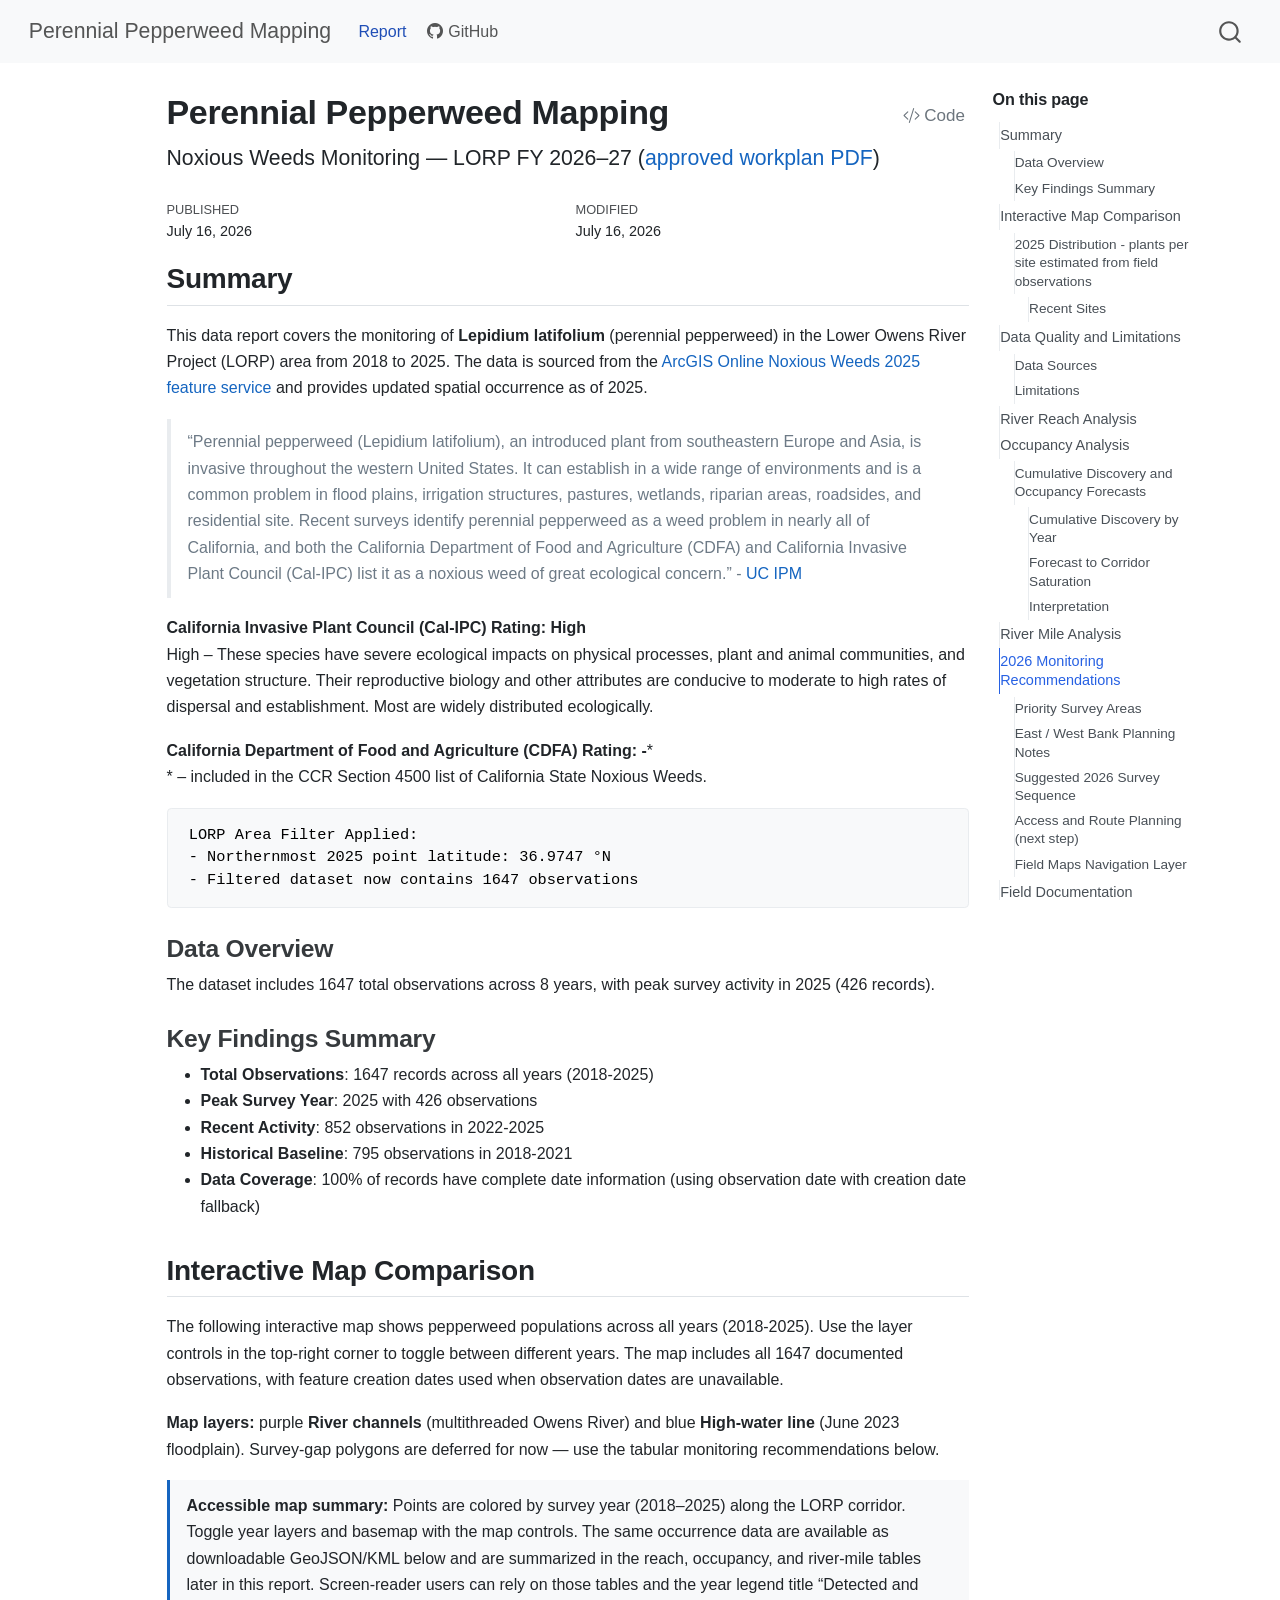
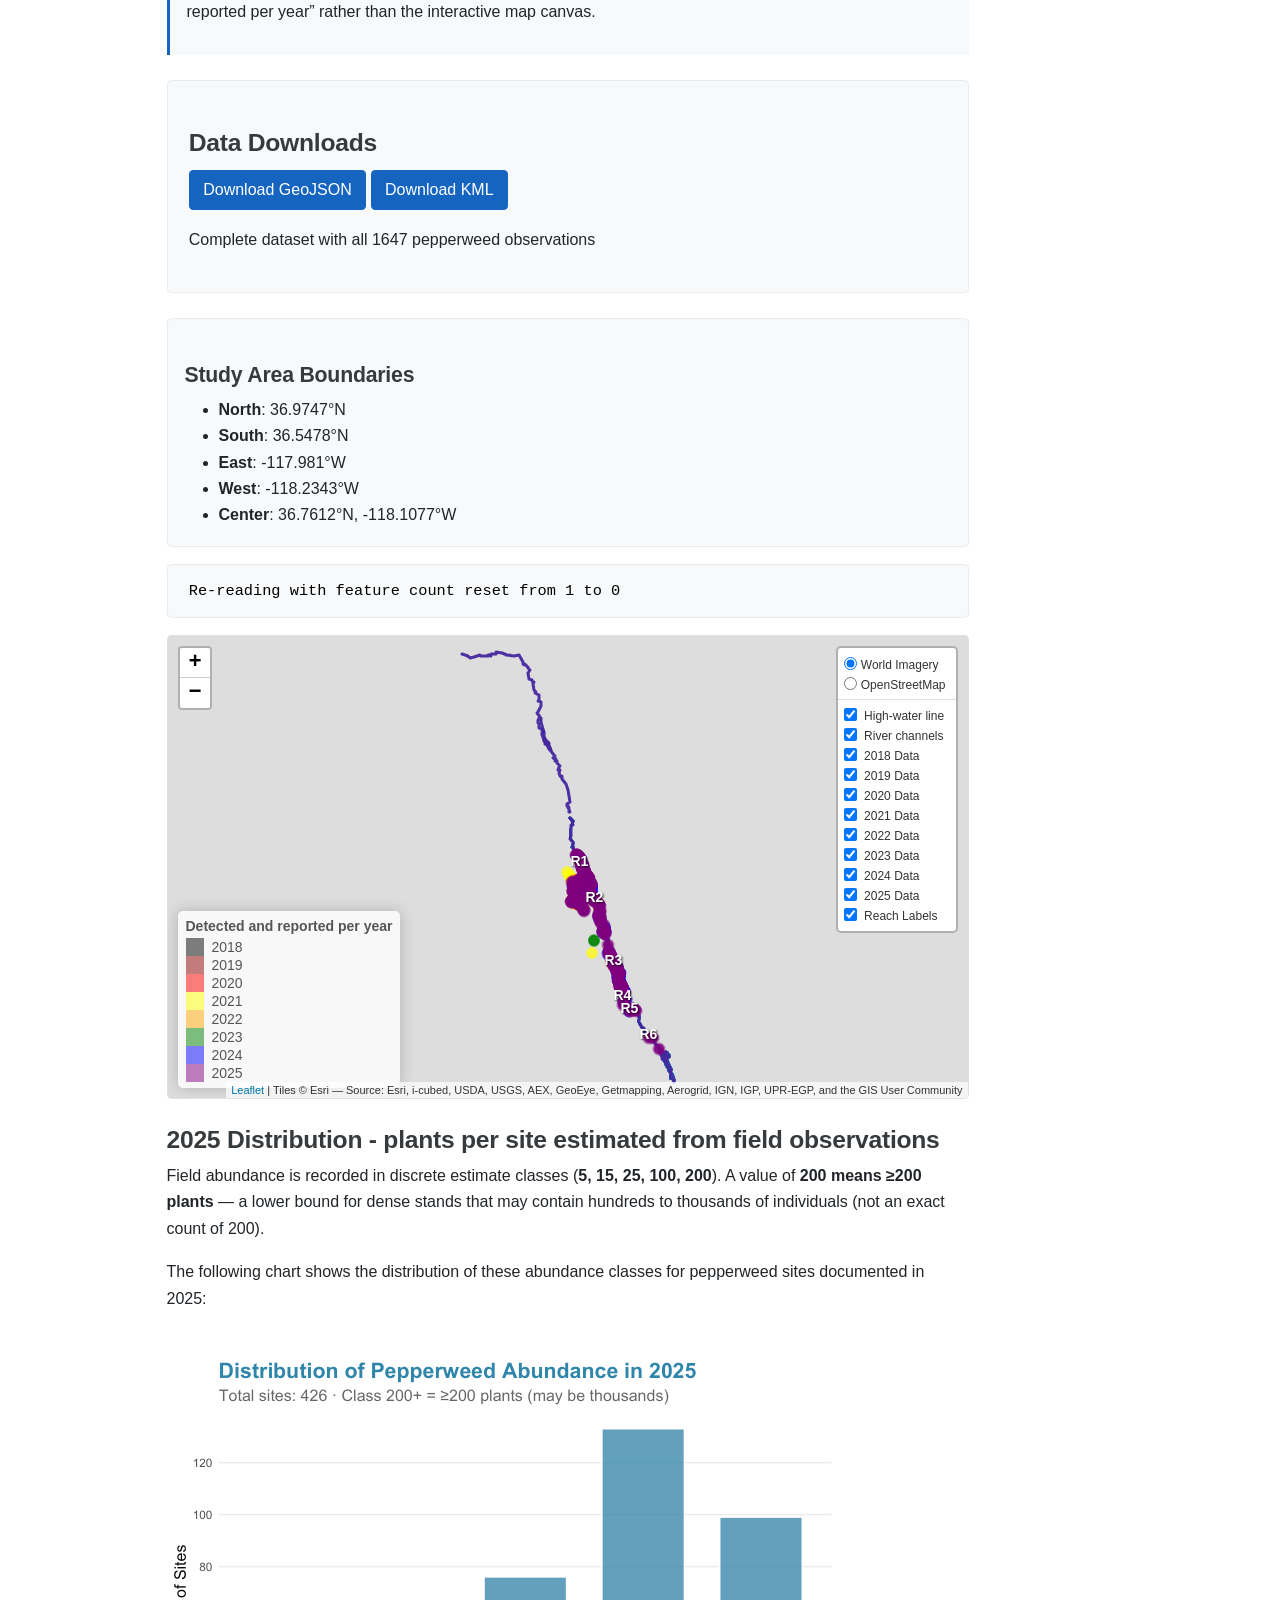
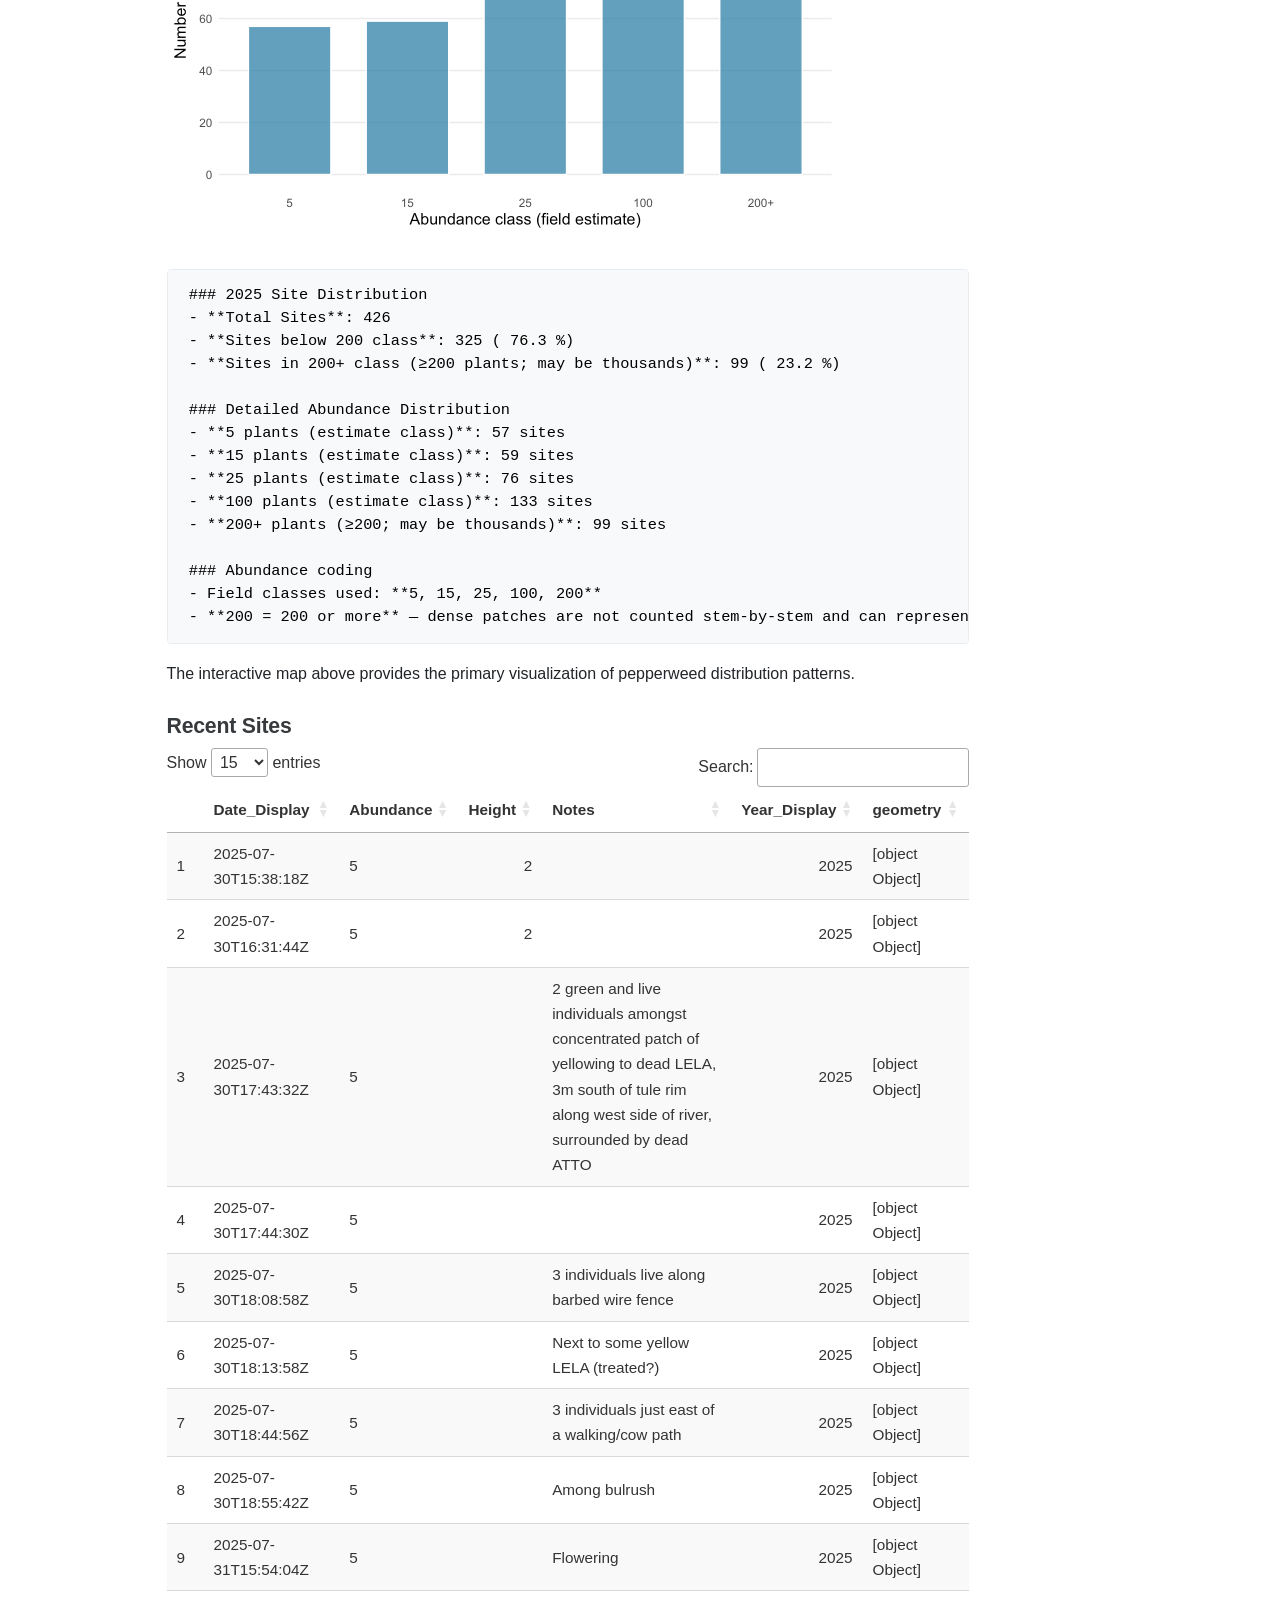
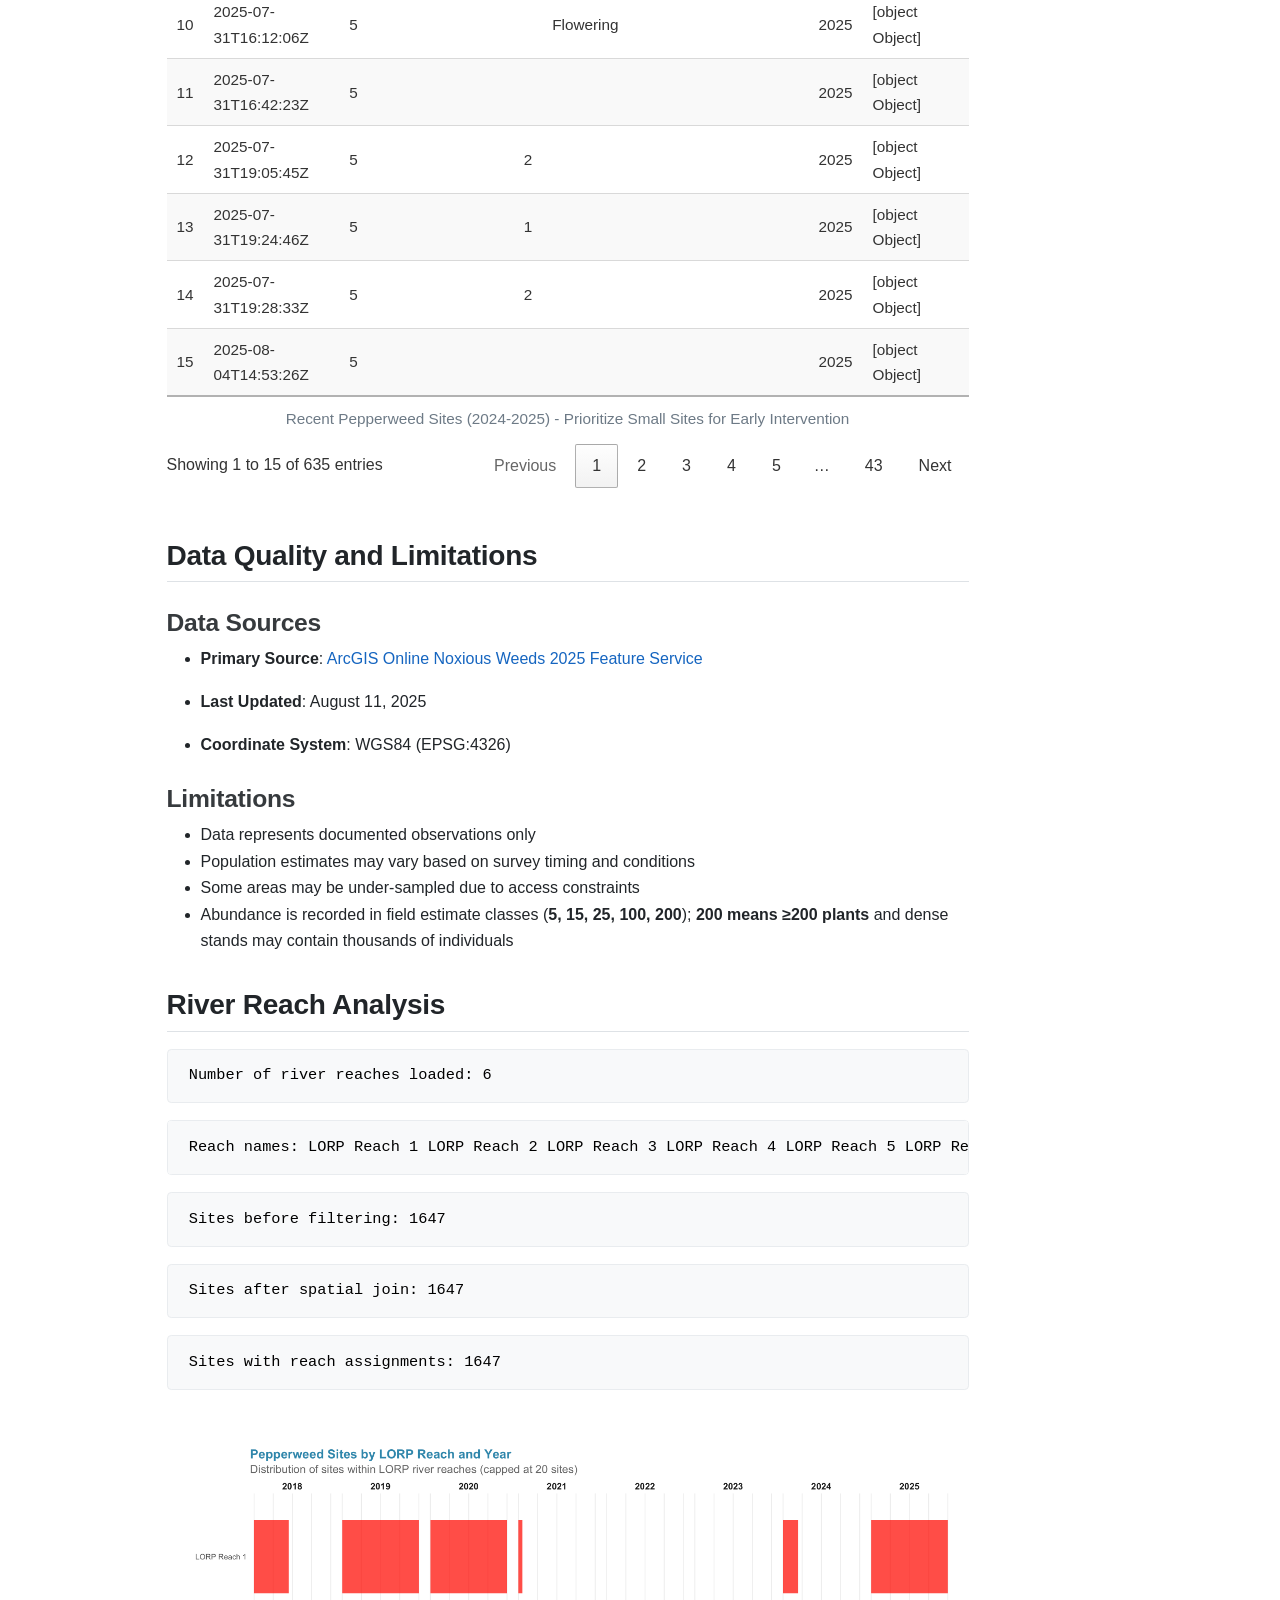
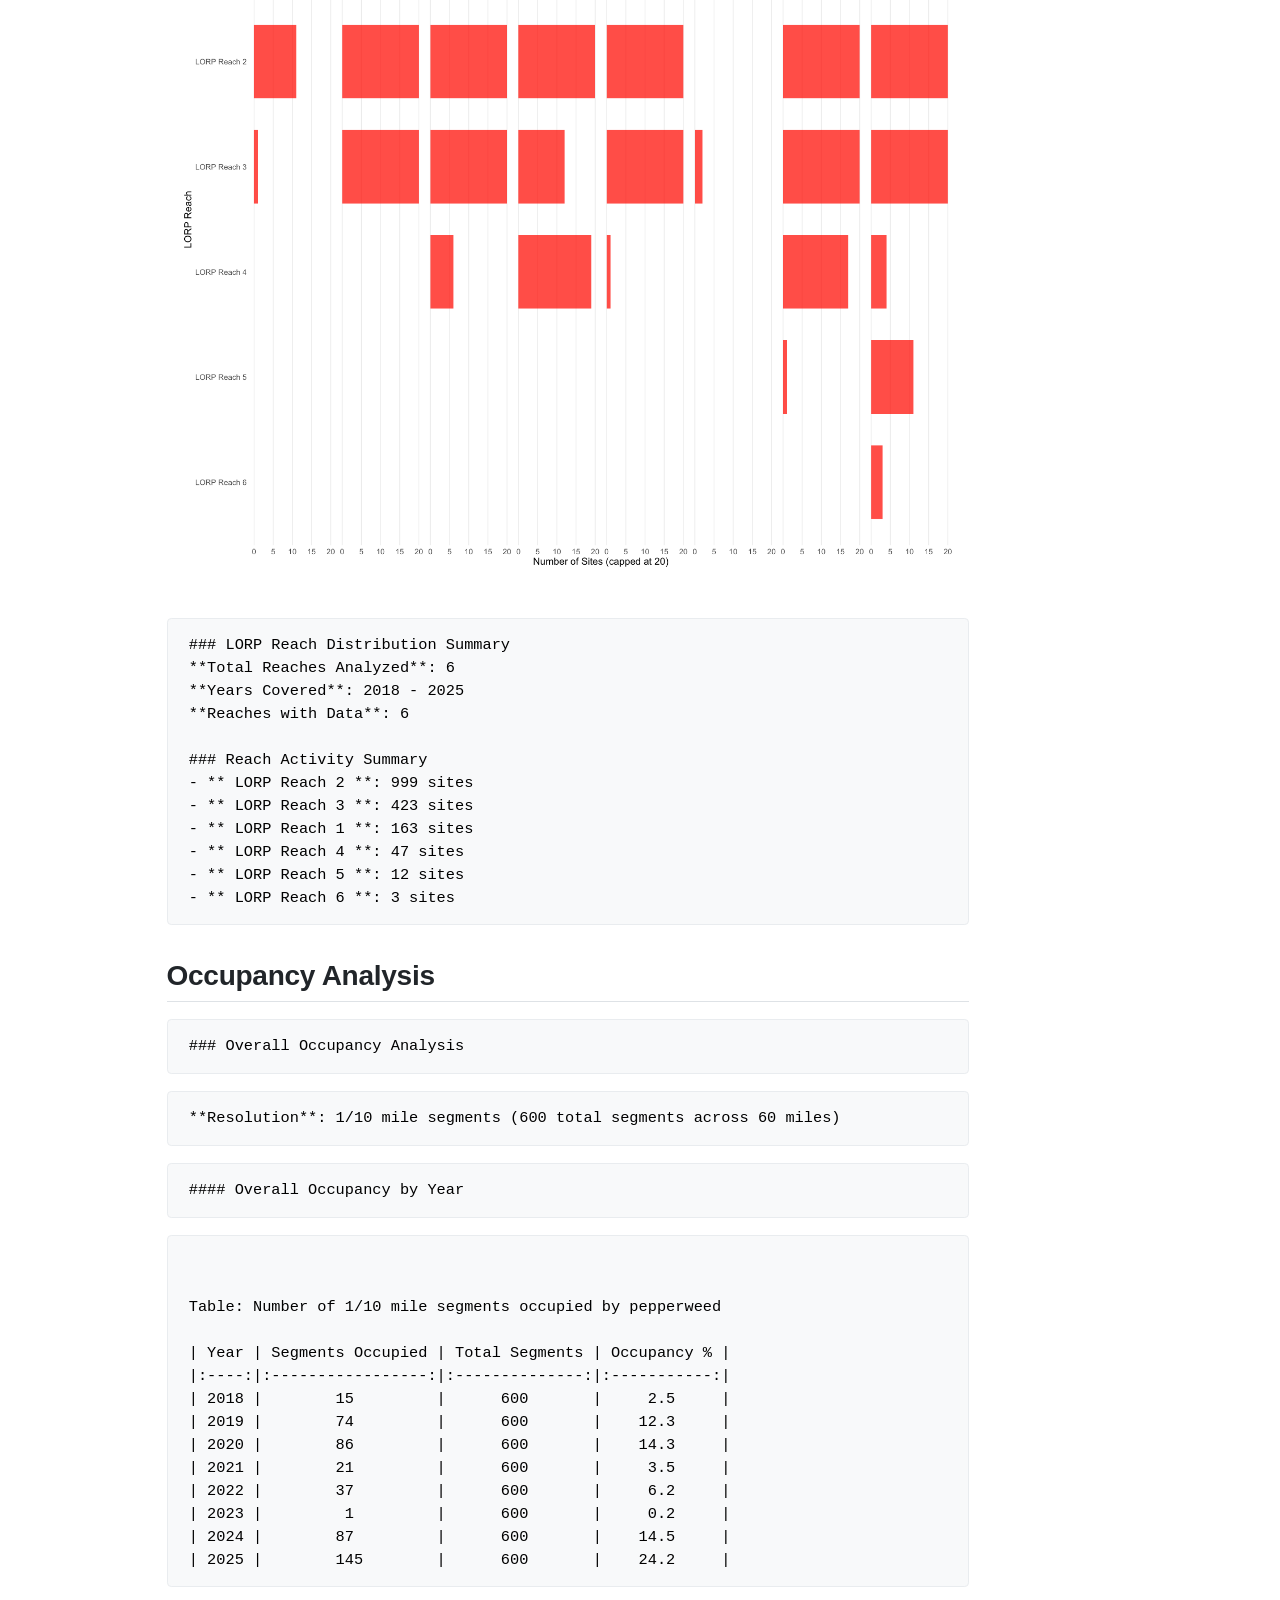
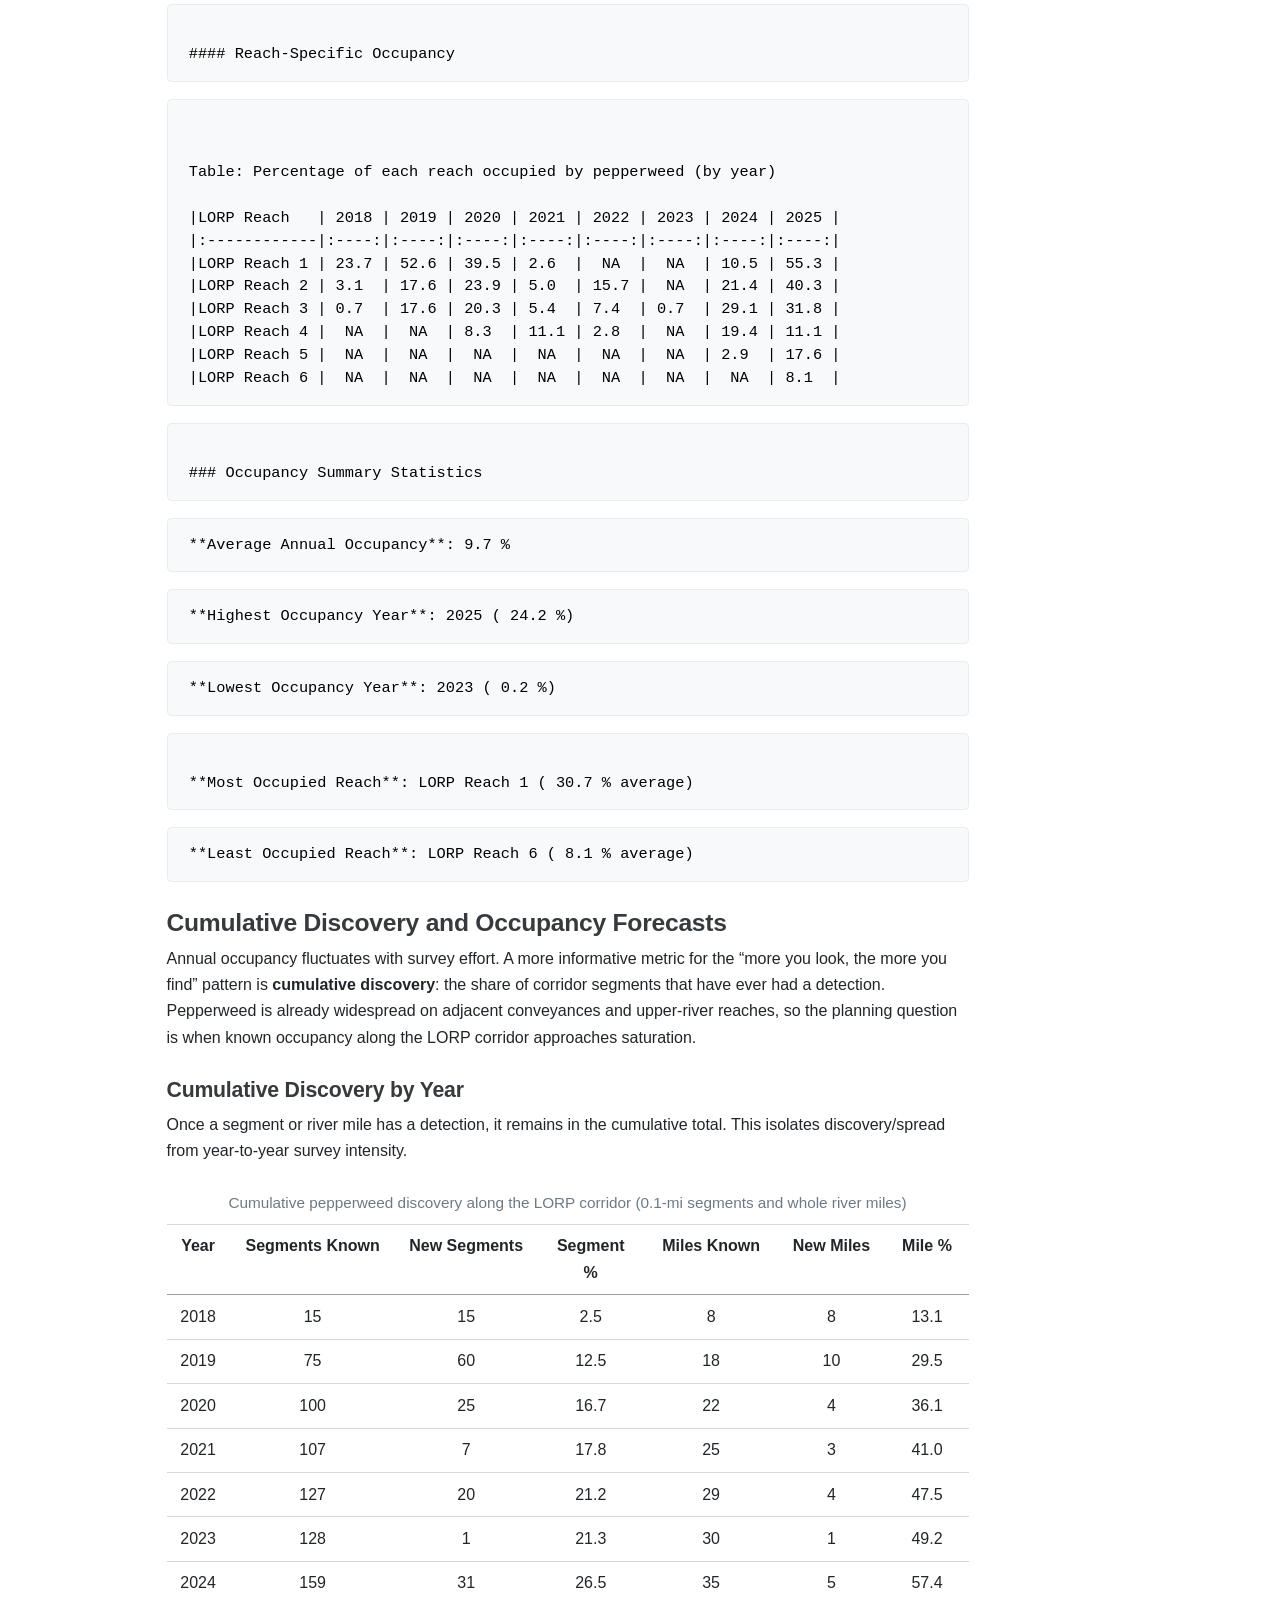
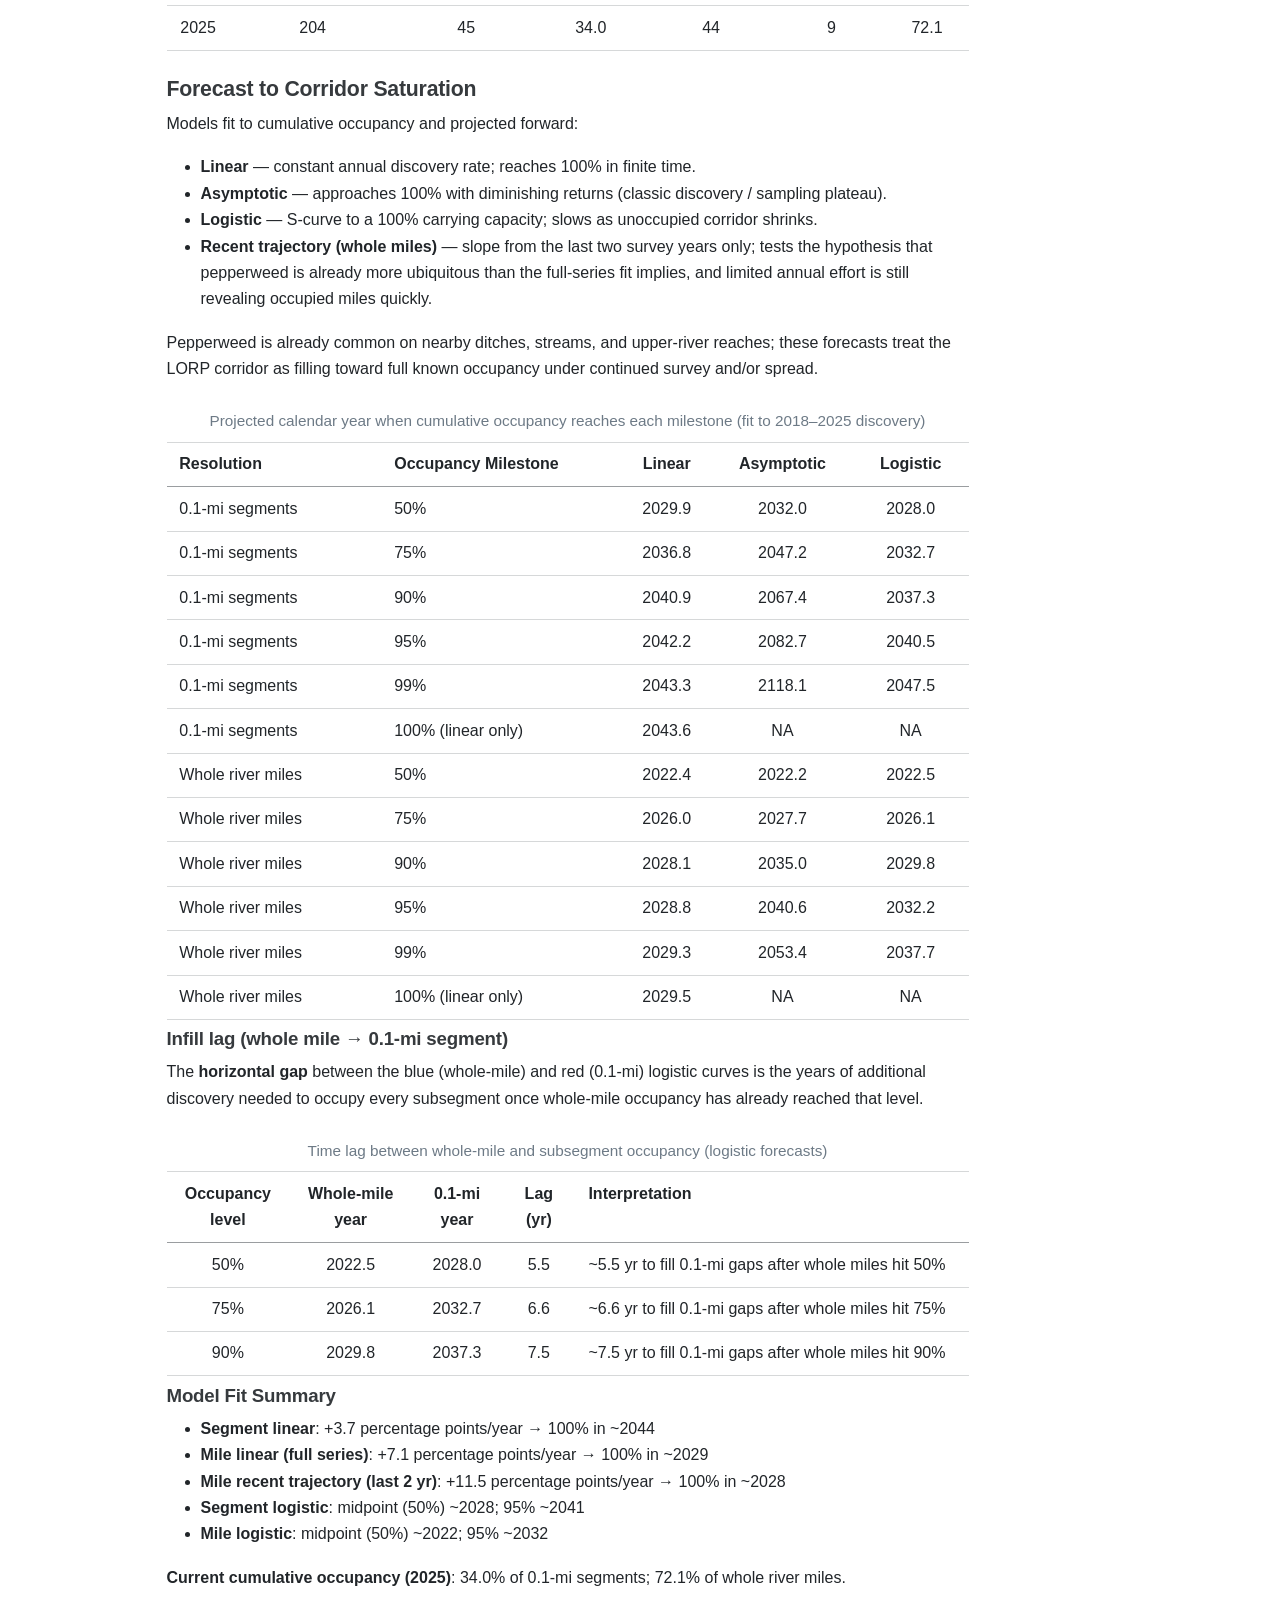
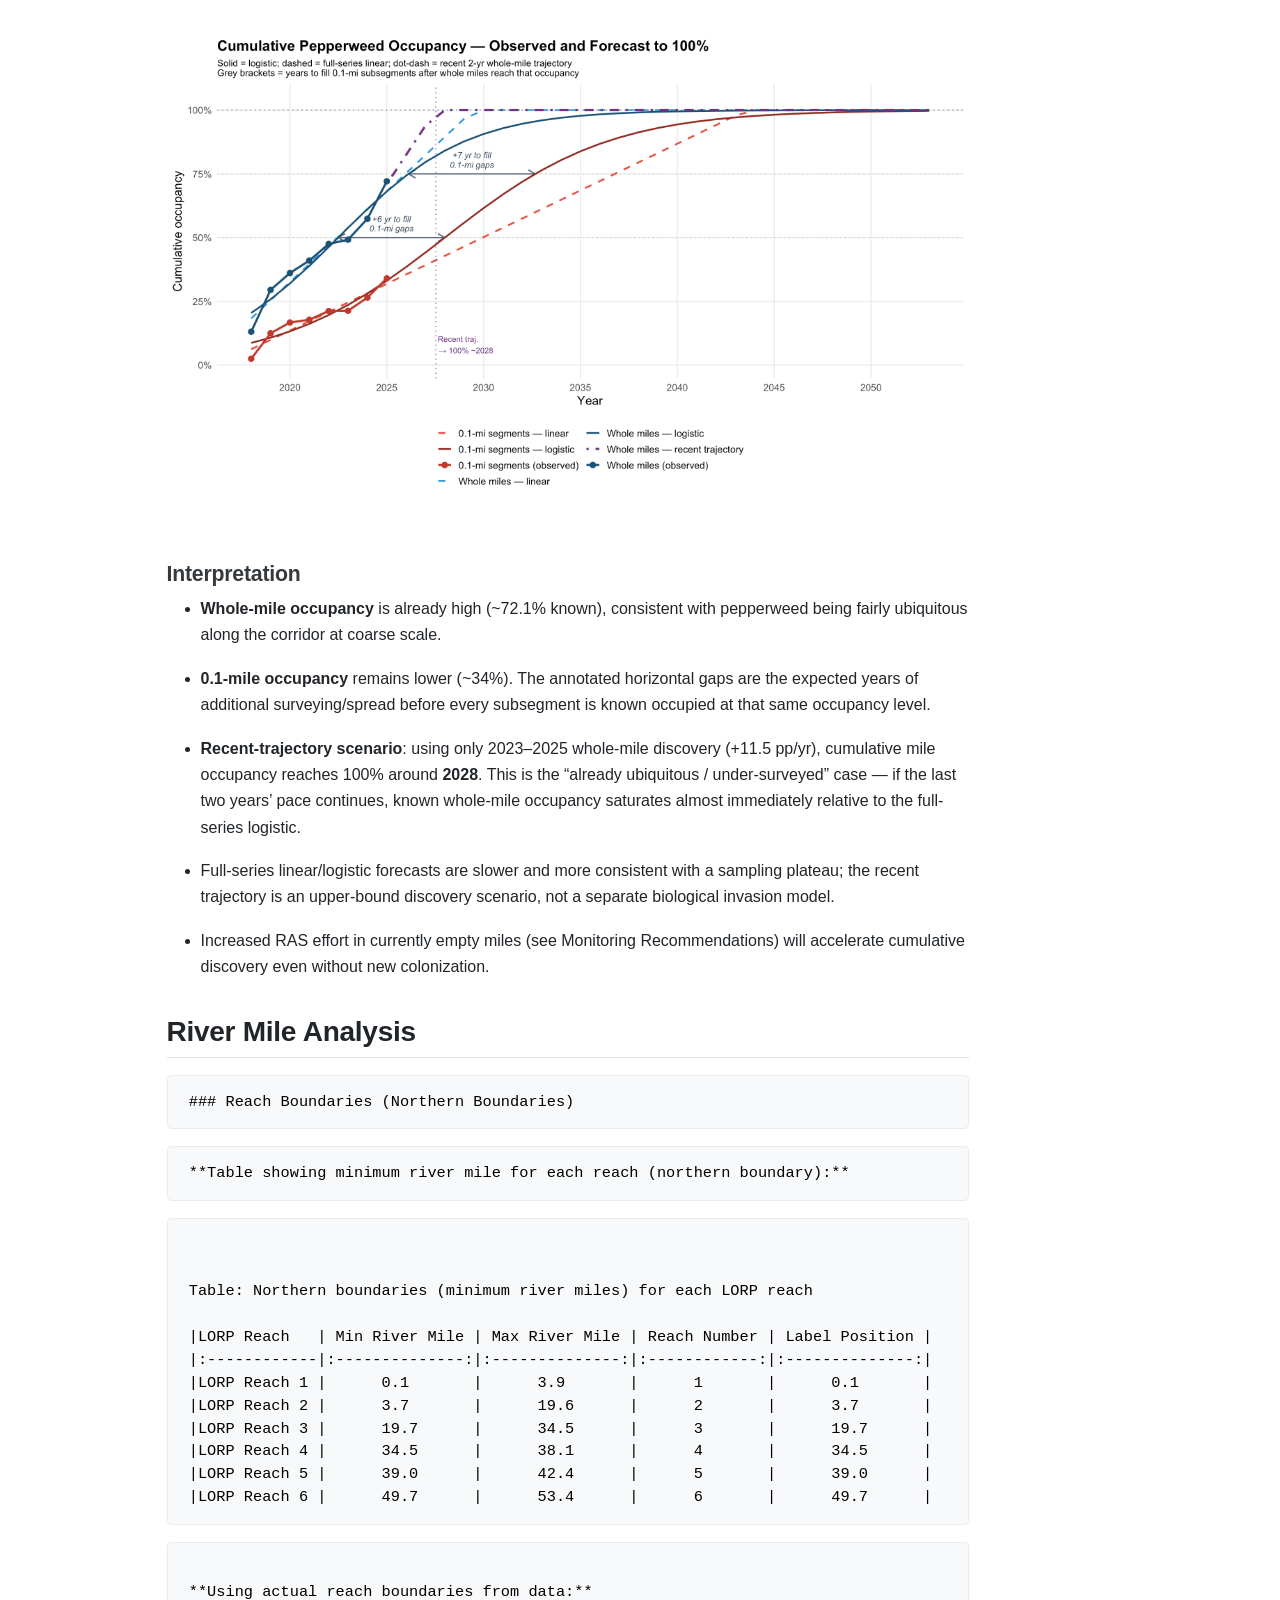
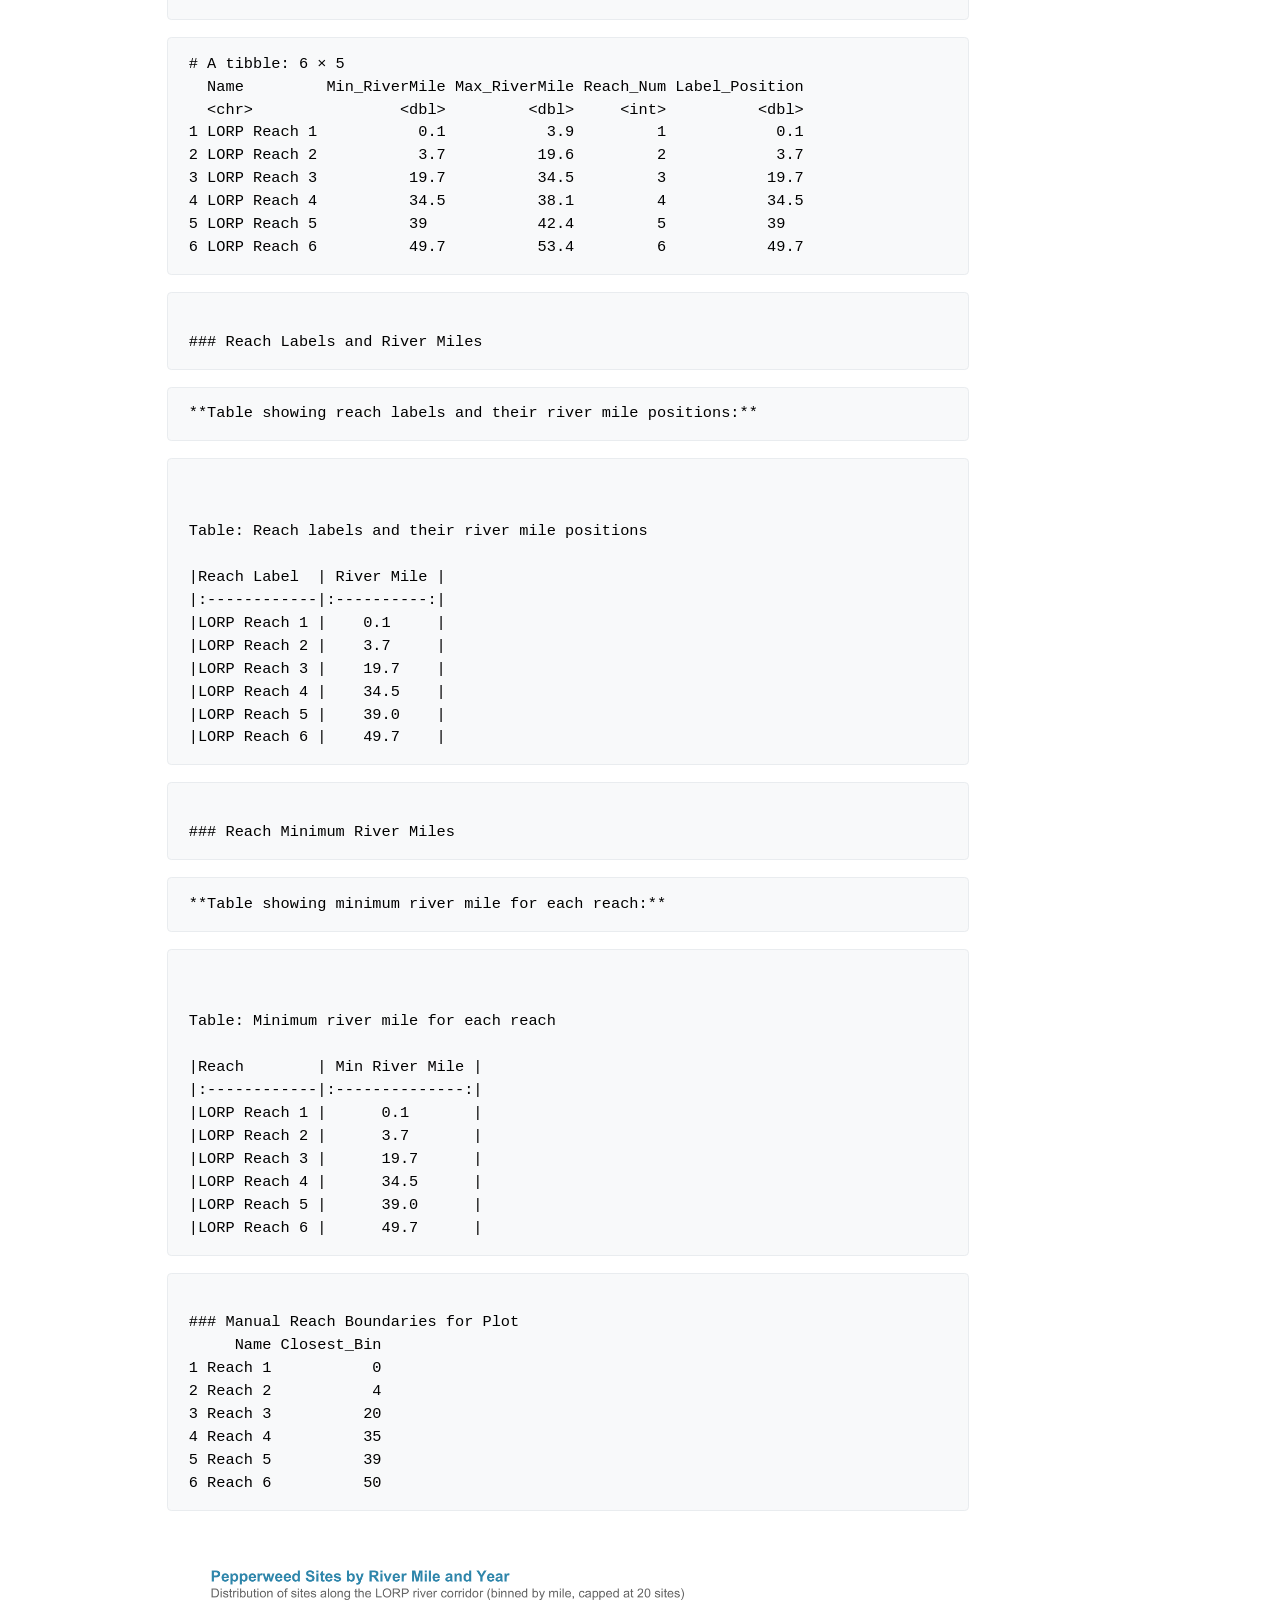
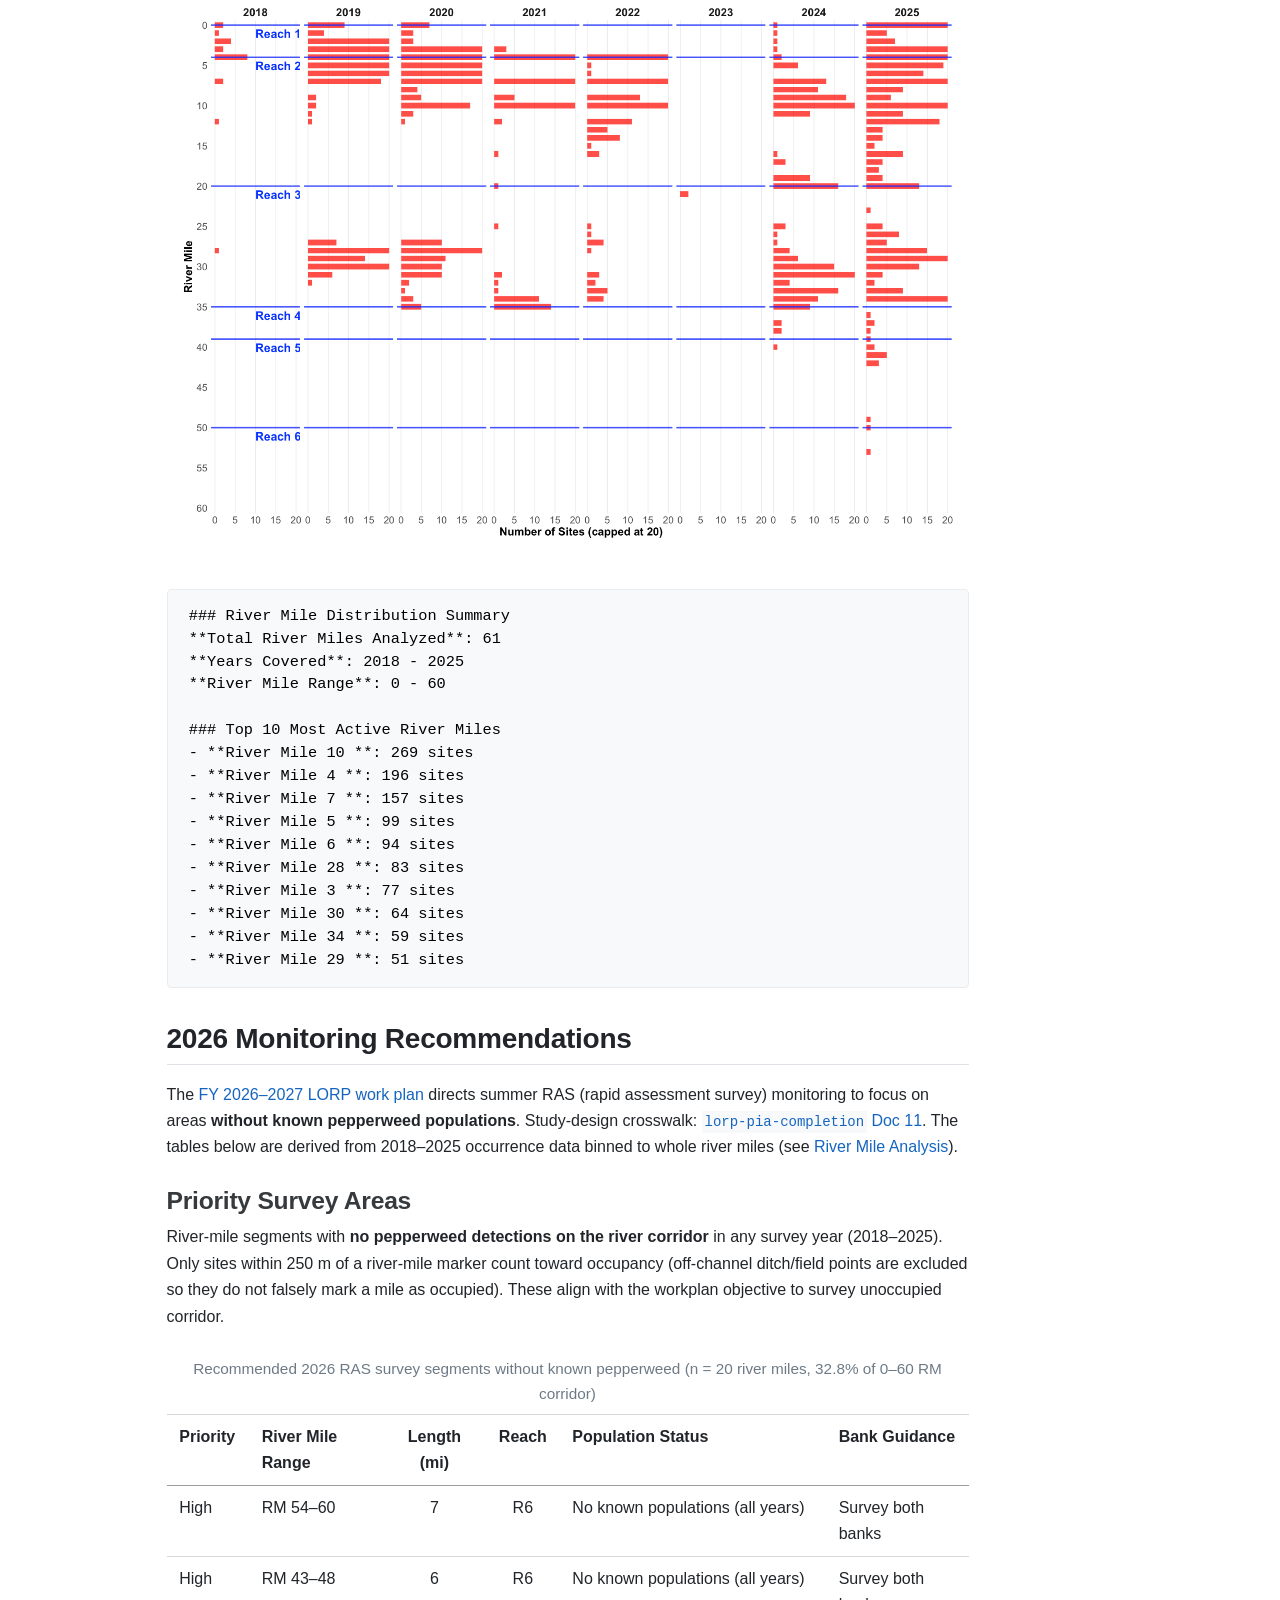
==== docs/index.html @ f287f405 "ADA updates" ====
<!DOCTYPE html>
<html xmlns="http://www.w3.org/1999/xhtml" lang="en" xml:lang="en"><head>

<meta charset="utf-8">
<meta name="generator" content="quarto-1.7.33">

<meta name="viewport" content="width=device-width, initial-scale=1.0, user-scalable=yes">

<meta name="dcterms.date" content="2026-07-16">

<title>Perennial Pepperweed Mapping</title>
<style>
code{white-space: pre-wrap;}
span.smallcaps{font-variant: small-caps;}
div.columns{display: flex; gap: min(4vw, 1.5em);}
div.column{flex: auto; overflow-x: auto;}
div.hanging-indent{margin-left: 1.5em; text-indent: -1.5em;}
ul.task-list{list-style: none;}
ul.task-list li input[type="checkbox"] {
  width: 0.8em;
  margin: 0 0.8em 0.2em -1em; /* quarto-specific, see https://github.com/quarto-dev/quarto-cli/issues/4556 */ 
  vertical-align: middle;
}
/* CSS for syntax highlighting */
html { -webkit-text-size-adjust: 100%; }
pre > code.sourceCode { white-space: pre; position: relative; }
pre > code.sourceCode > span { display: inline-block; line-height: 1.25; }
pre > code.sourceCode > span:empty { height: 1.2em; }
.sourceCode { overflow: visible; }
code.sourceCode > span { color: inherit; text-decoration: inherit; }
div.sourceCode { margin: 1em 0; }
pre.sourceCode { margin: 0; }
@media screen {
div.sourceCode { overflow: auto; }
}
@media print {
pre > code.sourceCode { white-space: pre-wrap; }
pre > code.sourceCode > span { text-indent: -5em; padding-left: 5em; }
}
pre.numberSource code
  { counter-reset: source-line 0; }
pre.numberSource code > span
  { position: relative; left: -4em; counter-increment: source-line; }
pre.numberSource code > span > a:first-child::before
  { content: counter(source-line);
    position: relative; left: -1em; text-align: right; vertical-align: baseline;
    border: none; display: inline-block;
    -webkit-touch-callout: none; -webkit-user-select: none;
    -khtml-user-select: none; -moz-user-select: none;
    -ms-user-select: none; user-select: none;
    padding: 0 4px; width: 4em;
  }
pre.numberSource { margin-left: 3em;  padding-left: 4px; }
div.sourceCode
  {   }
@media screen {
pre > code.sourceCode > span > a:first-child::before { text-decoration: underline; }
}
</style>


<script src="site_libs/quarto-nav/quarto-nav.js"></script>
<script src="site_libs/quarto-nav/headroom.min.js"></script>
<script src="site_libs/clipboard/clipboard.min.js"></script>
<script src="site_libs/quarto-search/autocomplete.umd.js"></script>
<script src="site_libs/quarto-search/fuse.min.js"></script>
<script src="site_libs/quarto-search/quarto-search.js"></script>
<meta name="quarto:offset" content="./">
<script src="site_libs/quarto-html/quarto.js" type="module"></script>
<script src="site_libs/quarto-html/tabsets/tabsets.js" type="module"></script>
<script src="site_libs/quarto-html/popper.min.js"></script>
<script src="site_libs/quarto-html/tippy.umd.min.js"></script>
<script src="site_libs/quarto-html/anchor.min.js"></script>
<link href="site_libs/quarto-html/tippy.css" rel="stylesheet">
<link href="site_libs/quarto-html/quarto-syntax-highlighting-ea385d0e468b0dd5ea5bf0780b1290d9.css" rel="stylesheet" id="quarto-text-highlighting-styles">
<script src="site_libs/bootstrap/bootstrap.min.js"></script>
<link href="site_libs/bootstrap/bootstrap-icons.css" rel="stylesheet">
<link href="site_libs/bootstrap/bootstrap-c1fac2584b48ed01fb6e278e36375074.min.css" rel="stylesheet" append-hash="true" id="quarto-bootstrap" data-mode="light">
<script id="quarto-search-options" type="application/json">{
  "location": "navbar",
  "copy-button": false,
  "collapse-after": 3,
  "panel-placement": "end",
  "type": "overlay",
  "limit": 50,
  "keyboard-shortcut": [
    "f",
    "/",
    "s"
  ],
  "show-item-context": false,
  "language": {
    "search-no-results-text": "No results",
    "search-matching-documents-text": "matching documents",
    "search-copy-link-title": "Copy link to search",
    "search-hide-matches-text": "Hide additional matches",
    "search-more-match-text": "more match in this document",
    "search-more-matches-text": "more matches in this document",
    "search-clear-button-title": "Clear",
    "search-text-placeholder": "",
    "search-detached-cancel-button-title": "Cancel",
    "search-submit-button-title": "Submit",
    "search-label": "Search"
  }
}</script>
<link href="site_libs/htmltools-fill-0.5.8.1/fill.css" rel="stylesheet">
<script src="site_libs/htmlwidgets-1.6.4/htmlwidgets.js"></script>
<script src="site_libs/jquery-3.6.0/jquery-3.6.0.min.js"></script>
<link href="site_libs/leaflet-1.3.1/leaflet.css" rel="stylesheet">
<script src="site_libs/leaflet-1.3.1/leaflet.js"></script>
<link href="site_libs/leafletfix-1.0.0/leafletfix.css" rel="stylesheet">
<script src="site_libs/proj4-2.6.2/proj4.min.js"></script>
<script src="site_libs/Proj4Leaflet-1.0.1/proj4leaflet.js"></script>
<link href="site_libs/rstudio_leaflet-1.3.1/rstudio_leaflet.css" rel="stylesheet">
<script src="site_libs/leaflet-binding-2.2.2/leaflet.js"></script>
<script src="site_libs/leaflet-providers-2.0.0/leaflet-providers_2.0.0.js"></script>
<script src="site_libs/leaflet-providers-plugin-2.2.2/leaflet-providers-plugin.js"></script>
<link href="site_libs/datatables-css-0.0.0/datatables-crosstalk.css" rel="stylesheet">
<script src="site_libs/datatables-binding-0.33/datatables.js"></script>
<link href="site_libs/dt-core-1.13.6/css/jquery.dataTables.min.css" rel="stylesheet">
<link href="site_libs/dt-core-1.13.6/css/jquery.dataTables.extra.css" rel="stylesheet">
<script src="site_libs/dt-core-1.13.6/js/jquery.dataTables.min.js"></script>
<link href="site_libs/crosstalk-1.2.1/css/crosstalk.min.css" rel="stylesheet">
<script src="site_libs/crosstalk-1.2.1/js/crosstalk.min.js"></script>


<link rel="stylesheet" href="styles.css">
<meta name="citation_title" content="Perennial Pepperweed Mapping">
<meta name="citation_publication_date" content="NaN-NaN-NaN">
<meta name="citation_cover_date" content="NaN-NaN-NaN">
<meta name="citation_year" content="NaN">
<meta name="citation_online_date" content="2026-07-16">
<meta name="citation_fulltext_html_url" content="https://github.com/inyo-gov/noxious-weeds">
<meta name="citation_language" content="en">
<meta name="citation_technical_report_institution" content="Inyo County Water Department">
</head>

<body class="nav-fixed quarto-light">

<div id="quarto-search-results"></div>
  <header id="quarto-header" class="headroom fixed-top">
    <nav class="navbar navbar-expand-lg " data-bs-theme="dark">
      <div class="navbar-container container-fluid">
      <div class="navbar-brand-container mx-auto">
    <a class="navbar-brand" href="./index.html">
    <span class="navbar-title">Perennial Pepperweed Mapping</span>
    </a>
  </div>
            <div id="quarto-search" class="" title="Search"></div>
          <button class="navbar-toggler" type="button" data-bs-toggle="collapse" data-bs-target="#navbarCollapse" aria-controls="navbarCollapse" role="menu" aria-expanded="false" aria-label="Toggle navigation" onclick="if (window.quartoToggleHeadroom) { window.quartoToggleHeadroom(); }">
  <span class="navbar-toggler-icon"></span>
</button>
          <div class="collapse navbar-collapse" id="navbarCollapse">
            <ul class="navbar-nav navbar-nav-scroll me-auto">
  <li class="nav-item">
    <a class="nav-link active" href="./index.html" aria-current="page"> 
<span class="menu-text">Report</span></a>
  </li>  
  <li class="nav-item">
    <a class="nav-link" href="https://github.com/inyo-gov/noxious-weeds"> <i class="bi bi-github" role="img" aria-label="GitHub repository (inyo-gov/noxious-weeds)">
</i> 
<span class="menu-text">GitHub</span></a>
  </li>  
</ul>
          </div> <!-- /navcollapse -->
            <div class="quarto-navbar-tools">
</div>
      </div> <!-- /container-fluid -->
    </nav>
</header>
<!-- content -->
<div id="quarto-content" class="quarto-container page-columns page-rows-contents page-layout-article page-navbar">
<!-- sidebar -->
<!-- margin-sidebar -->
    <div id="quarto-margin-sidebar" class="sidebar margin-sidebar">
        <nav id="TOC" role="doc-toc" class="toc-active">
    <h2 id="toc-title">On this page</h2>
   
  <ul>
  <li><a href="#summary" id="toc-summary" class="nav-link active" data-scroll-target="#summary">Summary</a>
  <ul>
  <li><a href="#data-overview" id="toc-data-overview" class="nav-link" data-scroll-target="#data-overview">Data Overview</a></li>
  <li><a href="#key-findings-summary" id="toc-key-findings-summary" class="nav-link" data-scroll-target="#key-findings-summary">Key Findings Summary</a></li>
  </ul></li>
  <li><a href="#interactive-map-comparison" id="toc-interactive-map-comparison" class="nav-link" data-scroll-target="#interactive-map-comparison">Interactive Map Comparison</a>
  <ul>
  <li><a href="#distribution---plants-per-site-estimated-from-field-observations" id="toc-distribution---plants-per-site-estimated-from-field-observations" class="nav-link" data-scroll-target="#distribution---plants-per-site-estimated-from-field-observations">2025 Distribution - plants per site estimated from field observations</a>
  <ul class="collapse">
  <li><a href="#recent-sites" id="toc-recent-sites" class="nav-link" data-scroll-target="#recent-sites">Recent Sites</a></li>
  </ul></li>
  </ul></li>
  <li><a href="#data-quality-and-limitations" id="toc-data-quality-and-limitations" class="nav-link" data-scroll-target="#data-quality-and-limitations">Data Quality and Limitations</a>
  <ul>
  <li><a href="#data-sources" id="toc-data-sources" class="nav-link" data-scroll-target="#data-sources">Data Sources</a></li>
  <li><a href="#limitations" id="toc-limitations" class="nav-link" data-scroll-target="#limitations">Limitations</a></li>
  </ul></li>
  <li><a href="#river-reach-analysis" id="toc-river-reach-analysis" class="nav-link" data-scroll-target="#river-reach-analysis">River Reach Analysis</a></li>
  <li><a href="#occupancy-analysis" id="toc-occupancy-analysis" class="nav-link" data-scroll-target="#occupancy-analysis">Occupancy Analysis</a>
  <ul>
  <li><a href="#cumulative-discovery-and-occupancy-forecasts" id="toc-cumulative-discovery-and-occupancy-forecasts" class="nav-link" data-scroll-target="#cumulative-discovery-and-occupancy-forecasts">Cumulative Discovery and Occupancy Forecasts</a>
  <ul class="collapse">
  <li><a href="#cumulative-discovery-by-year" id="toc-cumulative-discovery-by-year" class="nav-link" data-scroll-target="#cumulative-discovery-by-year">Cumulative Discovery by Year</a></li>
  <li><a href="#forecast-to-corridor-saturation" id="toc-forecast-to-corridor-saturation" class="nav-link" data-scroll-target="#forecast-to-corridor-saturation">Forecast to Corridor Saturation</a></li>
  <li><a href="#interpretation" id="toc-interpretation" class="nav-link" data-scroll-target="#interpretation">Interpretation</a></li>
  </ul></li>
  </ul></li>
  <li><a href="#river-mile-analysis" id="toc-river-mile-analysis" class="nav-link" data-scroll-target="#river-mile-analysis">River Mile Analysis</a></li>
  <li><a href="#monitoring-recommendations" id="toc-monitoring-recommendations" class="nav-link" data-scroll-target="#monitoring-recommendations">2026 Monitoring Recommendations</a>
  <ul>
  <li><a href="#priority-survey-areas" id="toc-priority-survey-areas" class="nav-link" data-scroll-target="#priority-survey-areas">Priority Survey Areas</a></li>
  <li><a href="#east-west-bank-planning-notes" id="toc-east-west-bank-planning-notes" class="nav-link" data-scroll-target="#east-west-bank-planning-notes">East / West Bank Planning Notes</a></li>
  <li><a href="#suggested-2026-survey-sequence" id="toc-suggested-2026-survey-sequence" class="nav-link" data-scroll-target="#suggested-2026-survey-sequence">Suggested 2026 Survey Sequence</a></li>
  <li><a href="#access-and-route-planning-next-step" id="toc-access-and-route-planning-next-step" class="nav-link" data-scroll-target="#access-and-route-planning-next-step">Access and Route Planning (next step)</a></li>
  <li><a href="#field-maps-navigation-layer" id="toc-field-maps-navigation-layer" class="nav-link" data-scroll-target="#field-maps-navigation-layer">Field Maps Navigation Layer</a></li>
  </ul></li>
  <li><a href="#field-documentation" id="toc-field-documentation" class="nav-link" data-scroll-target="#field-documentation">Field Documentation</a>
  <ul>
  <li><a href="#field-documentation-images" id="toc-field-documentation-images" class="nav-link" data-scroll-target="#field-documentation-images">Field Documentation Images</a></li>
  </ul></li>
  <li><a href="#conclusion" id="toc-conclusion" class="nav-link" data-scroll-target="#conclusion">Conclusion</a>
  <ul>
  <li><a href="#data-disclaimer" id="toc-data-disclaimer" class="nav-link" data-scroll-target="#data-disclaimer">Data Disclaimer</a></li>
  </ul></li>
  </ul>
<div class="quarto-alternate-formats"><h2>Other Formats</h2><ul><li><a href="index.docx"><i class="bi bi-file-word"></i>MS Word</a></li></ul></div></nav>
    </div>
<!-- main -->
<main class="content" id="quarto-document-content">

<header id="title-block-header" class="quarto-title-block default">
<div class="quarto-title">
<div class="quarto-title-block"><div><h1 class="title">Perennial Pepperweed Mapping</h1><button type="button" class="btn code-tools-button" id="quarto-code-tools-source"><i class="bi"></i> Code</button></div></div>
<p class="subtitle lead">Noxious Weeds Monitoring — LORP FY 2026–27 (<a href="https://inyowater.org/wp-content/uploads/2026/06/2026-2027-LORP-Work-Plan-and-Budget_draft_062226.pdf">approved workplan PDF</a>)</p>
</div>



<div class="quarto-title-meta">

    
    <div>
    <div class="quarto-title-meta-heading">Published</div>
    <div class="quarto-title-meta-contents">
      <p class="date">July 16, 2026</p>
    </div>
  </div>
  
    <div>
    <div class="quarto-title-meta-heading">Modified</div>
    <div class="quarto-title-meta-contents">
      <p class="date-modified">July 16, 2026</p>
    </div>
  </div>
    
  </div>
  


</header>


<section id="summary" class="level2">
<h2 class="anchored" data-anchor-id="summary">Summary</h2>
<p>This data report covers the monitoring of <strong>Lepidium latifolium</strong> (perennial pepperweed) in the Lower Owens River Project (LORP) area from 2018 to 2025. The data is sourced from the <a href="https://services.arcgis.com/0jRlQ17Qmni5zEMr/arcgis/rest/services/Noxious_Weeds_2025_view/FeatureServer/0">ArcGIS Online Noxious Weeds 2025 feature service</a> and provides updated spatial occurrence as of 2025.</p>
<blockquote class="blockquote">
<p>“Perennial pepperweed (Lepidium latifolium), an introduced plant from southeastern Europe and Asia, is invasive throughout the western United States. It can establish in a wide range of environments and is a common problem in flood plains, irrigation structures, pastures, wetlands, riparian areas, roadsides, and residential site. Recent surveys identify perennial pepperweed as a weed problem in nearly all of California, and both the California Department of Food and Agriculture (CDFA) and California Invasive Plant Council (Cal-IPC) list it as a noxious weed of great ecological concern.” - <a href="https://ipm.ucanr.edu/home-and-landscape/perennial-pepperweed/#gsc.tab=0">UC IPM</a></p>
</blockquote>
<p><strong>California Invasive Plant Council (Cal-IPC) Rating: High</strong><br>
High – These species have severe ecological impacts on physical processes, plant and animal communities, and vegetation structure. Their reproductive biology and other attributes are conducive to moderate to high rates of dispersal and establishment. Most are widely distributed ecologically.</p>
<p><strong>California Department of Food and Agriculture (CDFA) Rating: -</strong>*<br>
* – included in the CCR Section 4500 list of California State Noxious Weeds.</p>
<div class="cell">
<div class="cell-output cell-output-stdout">
<pre><code>LORP Area Filter Applied:
- Northernmost 2025 point latitude: 36.9747 °N
- Filtered dataset now contains 1647 observations</code></pre>
</div>
</div>
<section id="data-overview" class="level3">
<h3 class="anchored" data-anchor-id="data-overview">Data Overview</h3>
<p>The dataset includes 1647 total observations across 8 years, with peak survey activity in 2025 (426 records).</p>
</section>
<section id="key-findings-summary" class="level3">
<h3 class="anchored" data-anchor-id="key-findings-summary">Key Findings Summary</h3>
<ul>
<li><strong>Total Observations</strong>: 1647 records across all years (2018-2025)</li>
<li><strong>Peak Survey Year</strong>: 2025 with 426 observations</li>
<li><strong>Recent Activity</strong>: 852 observations in 2022-2025</li>
<li><strong>Historical Baseline</strong>: 795 observations in 2018-2021</li>
<li><strong>Data Coverage</strong>: 100% of records have complete date information (using observation date with creation date fallback)</li>
</ul>
</section>
</section>
<section id="interactive-map-comparison" class="level2">
<h2 class="anchored" data-anchor-id="interactive-map-comparison">Interactive Map Comparison</h2>
<p>The following interactive map shows pepperweed populations across all years (2018-2025). Use the layer controls in the top-right corner to toggle between different years. The map includes all 1647 documented observations, with feature creation dates used when observation dates are unavailable.</p>
<p><strong>Map layers:</strong> purple <strong>River channels</strong> (multithreaded Owens River) and blue <strong>High-water line</strong> (June 2023 floodplain). Survey-gap polygons are deferred for now — use the tabular monitoring recommendations below.</p>
<div class="map-a11y-summary">
<p><strong>Accessible map summary:</strong> Points are colored by survey year (2018–2025) along the LORP corridor. Toggle year layers and basemap with the map controls. The same occurrence data are available as downloadable GeoJSON/KML below and are summarized in the reach, occupancy, and river-mile tables later in this report. Screen-reader users can rely on those tables and the year legend title “Detected and reported per year” rather than the interactive map canvas.</p>
</div>
<div class="download-section">
<h3 class="anchored">
Data Downloads
</h3>
<div class="download-links">
<p><a href="pepperweed_data.geojson">Download GeoJSON</a> <a href="pepperweed_data.kml">Download KML</a></p>
</div>
<p>
Complete dataset with all 1647 pepperweed observations
</p>
</div>
<div class="spatial-extent">
<h4 class="anchored">
Study Area Boundaries
</h4>
<ul>
<li>
<strong>North</strong>: 36.9747°N
</li>
<li>
<strong>South</strong>: 36.5478°N
</li>
<li>
<strong>East</strong>: -117.981°W
</li>
<li>
<strong>West</strong>: -118.2343°W
</li>
<li>
<strong>Center</strong>: 36.7612°N, -118.1077°W
</li>
</ul>
</div>
<div class="cell">
<div class="cell-output cell-output-stdout">
<pre><code>Re-reading with feature count reset from 1 to 0</code></pre>
</div>
<div class="cell-output-display">
<div class="leaflet html-widget html-fill-item" id="htmlwidget-e9474d0e47eb479e6895" style="width:100%;height:464px;"></div>
<script type="application/json" data-for="htmlwidget-e9474d0e47eb479e6895">{"x":{"options":{"crs":{"crsClass":"L.CRS.EPSG3857","code":null,"proj4def":null,"projectedBounds":null,"options":{}}},"calls":[{"method":"addProviderTiles","args":["Esri.WorldImagery",null,"World Imagery",{"errorTileUrl":"","noWrap":false,"detectRetina":false}]},{"method":"addProviderTiles","args":["OpenStreetMap",null,"OpenStreetMap",{"errorTileUrl":"","noWrap":false,"detectRetina":false}]},{"method":"addPolygons","args":[[[[{"lng":[-118.1195337,-118.1196051,-118.119601,-118.1196061,-118.1195687,-118.1194341,-118.1196896,-118.1198703,-118.1197706,-118.1197182,-118.1196535,-118.1195689,-118.1195661,-118.119722,-118.1198401,-118.1201744,-118.1203452,-118.1205752,-118.1202852,-118.1202725,-118.120438,-118.1205433,-118.1207453,-118.1207129,-118.120511,-118.1205434,-118.1206079,-118.120612,-118.1205533,-118.1206663,-118.1207142,-118.1207114,-118.1207807,-118.1207453,-118.1205871,-118.1204424,-118.1203801,-118.1202485,-118.1202068,-118.1201245,-118.1199714,-118.1196609,-118.119535,-118.1196369,-118.1198736,-118.1198696,-118.1198769,-118.1197377,-118.1196237,-118.1195687,-118.1195337,-118.1194714,-118.1193586,-118.1192358,-118.1188671,-118.1188595,-118.1189243,-118.1190289,-118.1189966,-118.1189295,-118.1189268,-118.1193019,-118.1192981,-118.1192995,-118.1191004,-118.1190942,-118.1190989,-118.1189966,-118.1191172,-118.1191985,-118.1192982,-118.119398,-118.1194376,-118.1196017,-118.1197256,-118.1196177,-118.1198898,-118.1199571,-118.1197819,-118.119716,-118.1195414,-118.1195,-118.119504,-118.1193729,-118.1193654,-118.1193695,-118.1193641,-118.1193729,-118.1192658,-118.119227,-118.1192334,-118.1191851,-118.1187291,-118.1186264,-118.118574,-118.1184714,-118.1183908,-118.1182054,-118.1181216,-118.1180867,-118.1180542,-118.1179611,-118.1178747,-118.1176841,-118.1175533,-118.1174809,-118.1174349,-118.1173812,-118.1173463,-118.1172654,-118.1171482,-118.1170783,-118.1171905,-118.1173812,-118.1174809,-118.1176279,-118.1177501,-118.1178508,-118.1178535,-118.1178187,-118.1176814,-118.1176842,-118.11762,-118.1176147,-118.1176611,-118.1177165,-118.1179093,-118.1179673,-118.1180194,-118.1179197,-118.1178847,-118.1178362,-118.1177565,-118.1176841,-118.1177245,-118.117808,-118.1179518,-118.1179594,-118.1178976,-118.1177576,-118.1176492,-118.1176137,-118.1174123,-118.1173476,-118.117213,-118.1172658,-118.1173814,-118.1173797,-118.1174822,-118.1175731,-118.1176504,-118.1177509,-118.1180517,-118.1182475,-118.1183559,-118.1184289,-118.1184905,-118.1186277,-118.1187354,-118.1188943,-118.1191428,-118.1192309,-118.119368,-118.1194328,-118.1195307,-118.1197357,-118.1197876,-118.1199764,-118.1200722,-118.119945,-118.1197716,-118.1197335,-118.1197693,-118.1198043,-118.119862,-118.1199655,-118.1198654,-118.1198722,-118.1198703,-118.1198722,-118.1198689,-118.1198716,-118.1198043,-118.1199557,-118.1200049,-118.1200399,-118.1200373,-118.120104,-118.1203189,-118.1204734,-118.1205114,-118.1204345,-118.1204774,-118.120472,-118.1205272,-118.120511,-118.120447,-118.1206017,-118.1206443,-118.120669,-118.1207366,-118.120677,-118.1207569,-118.1208973,-118.1209815,-118.1210656,-118.1211444,-118.1211666,-118.1210713,-118.121032,-118.1209983,-118.1209983,-118.1210313,-118.1210104,-118.1209451,-118.1209528,-118.1209453,-118.1209503,-118.1209423,-118.120849,-118.1207774,-118.1207481,-118.1206041,-118.1206173,-118.1207144,-118.1208095,-118.1210066,-118.121032,-118.1209836,-118.1210576,-118.1211781,-118.121256,-118.1214656,-118.1215178,-118.121691,-118.1216828,-118.1217924,-118.1217723,-118.1221101,-118.1223273,-118.1226262,-118.1227648,-118.1227993,-118.1227639,-118.1224988,-118.1223952,-118.1227264,-118.1227984,-118.1225958,-118.1225972,-118.1227998,-118.1229579,-118.1230003,-118.1228657,-118.1227047,-118.1225504,-118.1225975,-118.1224619,-118.1224626,-118.1223311,-118.1224169,-118.1226024,-118.1228377,-118.123034,-118.1231415,-118.1234092,-118.1236048,-118.1237407,-118.123876,-118.1239165,-118.123863,-118.1239433,-118.1239419,-118.1241118,-118.1240659,-118.1236444,-118.1236068,-118.1237414,-118.12381,-118.123807,-118.1238087,-118.1238781,-118.1239769,-118.1241055,-118.1242125,-118.124229,-118.1243671,-118.1245499,-118.1248216,-118.1248155,-118.1248843,-118.1250208,-118.1250527,-118.1251657,-118.1253025,-118.1254243,-118.1255152,-118.1256266,-118.1256883,-118.1259612,-118.1259294,-118.1258012,-118.1259155,-118.1260533,-118.1261987,-118.1262414,-118.1263987,-118.1263669,-118.1262327,-118.1262303,-118.1262661,-118.126263,-118.1262677,-118.1262097,-118.1260505,-118.1260658,-118.1260304,-118.1259949,-118.1259631,-118.1259229,-118.1258621,-118.125802,-118.1259976,-118.1258621,-118.1259278,-118.125979,-118.1260463,-118.1262278,-118.1262345,-118.1261691,-118.1261255,-118.1261322,-118.1260236,-118.1258625,-118.1258503,-118.1260181,-118.1260641,-118.1261238,-118.1262301,-118.1262362,-118.1261321,-118.1263342,-118.1264908,-118.1266354,-118.1267345,-118.1267389,-118.1266885,-118.1267393,-118.1267332,-118.1268044,-118.1268362,-118.1269359,-118.1269411,-118.1269324,-118.1269708,-118.1270267,-118.127115,-118.1270718,-118.1270319,-118.1269709,-118.1268384,-118.1268361,-118.1268399,-118.1268203,-118.1267686,-118.1266863,-118.1266365,-118.1267047,-118.1266481,-118.1267038,-118.1267401,-118.126854,-118.1268368,-118.1267909,-118.1266113,-118.1265009,-118.1263379,-118.126299,-118.1262647,-118.1262317,-118.1261772,-118.1263623,-118.1263993,-118.1261488,-118.1260971,-118.1260628,-118.1259993,-118.125683,-118.1254775,-118.1253204,-118.1253231,-118.1252887,-118.1252208,-118.1252221,-118.1252891,-118.1253937,-118.1254762,-118.1255359,-118.1254866,-118.1254135,-118.1252867,-118.1251545,-118.1250518,-118.1249852,-118.1248011,-118.1247483,-118.1246517,-118.124507,-118.1243794,-118.1243815,-118.1242455,-118.1241112,-118.1239203,-118.1238087,-118.1237744,-118.1237414,-118.1236892,-118.1237414,-118.1238245,-118.1237215,-118.1235704,-118.1235731,-118.1235722,-118.1234371,-118.1234385,-118.1235058,-118.1235724,-118.1236741,-118.1236686,-118.1238101,-118.1238925,-118.1241432,-118.1241898,-118.1242871,-118.1245892,-118.1246493,-118.1243973,-118.1242706,-118.1243135,-118.1243465,-118.1240922,-118.1239426,-118.1238785,-118.1238075,-118.1238423,-118.1238945,-118.1242431,-118.1244765,-118.1245508,-118.1246864,-118.1247509,-118.1248408,-118.1247351,-118.1247529,-118.1248176,-118.1249369,-118.1250014,-118.1250868,-118.1248849,-118.1248519,-118.1247487,-118.1245484,-118.1244101,-118.123909,-118.1236741,-118.1237414,-118.1237407,-118.1237414,-118.1238206,-118.123909,-118.1238417,-118.1238087,-118.1237816,-118.1235731,-118.1232366,-118.123306,-118.1234375,-118.1235418,-118.1236236,-118.1238397,-118.1239631,-118.1240772,-118.1244072,-118.1245289,-118.1245871,-118.124541,-118.1243288,-118.1242798,-118.1242422,-118.1240409,-118.1239687,-118.1237443,-118.1237077,-118.123775,-118.1238152,-118.1238004,-118.1238503,-118.1239478,-118.1242312,-118.1244198,-118.1245827,-118.1247167,-118.124751,-118.1247846,-118.1248519,-118.1249536,-118.1249512,-118.1250449,-118.1252386,-118.1252548,-118.1254232,-118.1255577,-118.1257286,-118.1257259,-118.1258791,-118.1262021,-118.1262902,-118.1261956,-118.1261984,-118.1261634,-118.1260974,-118.1259923,-118.1259991,-118.1259029,-118.1259628,-118.1259958,-118.1260289,-118.126097,-118.1261309,-118.1261984,-118.1262481,-118.1261971,-118.1261572,-118.1262045,-118.1263031,-118.126298,-118.1264003,-118.1264663,-118.1265013,-118.1264986,-118.1265781,-118.1267215,-118.1267711,-118.1269153,-118.1270753,-118.1270719,-118.1269374,-118.1269014,-118.1269058,-118.1268024,-118.1268519,-118.1269412,-118.1270048,-118.1270397,-118.12711,-118.1271019,-118.1272103,-118.12746,-118.1275899,-118.1277788,-118.1280318,-118.1280483,-118.1281044,-118.1283629,-118.1284753,-118.1283847,-118.1284276,-118.1286884,-118.128755,-118.1286745,-118.12879,-118.1286877,-118.1286541,-118.1285299,-118.1284528,-118.1287503,-118.1287927,-118.1288598,-118.1290579,-118.1289786,-118.1289239,-118.1288383,-118.1287894,-118.1287409,-118.128908,-118.1289569,-118.1290134,-118.1291815,-118.1295659,-118.129562,-118.129597,-118.12963,-118.129698,-118.1296973,-118.1296988,-118.1297653,-118.1297646,-118.1298326,-118.1299097,-118.1300015,-118.1300716,-118.1302265,-118.1302701,-118.1303384,-118.1304542,-118.1305228,-118.1306053,-118.1306911,-118.1307406,-118.130893,-118.1309425,-118.1310441,-118.1311107,-118.1310411,-118.1310461,-118.1311411,-118.131279,-118.1311107,-118.1310708,-118.1309698,-118.1307742,-118.1306726,-118.1306743,-118.1306732,-118.1306745,-118.1308758,-118.1309761,-118.1309082,-118.1309095,-118.1309085,-118.1309099,-118.1309088,-118.1309095,-118.13083,-118.131077,-118.1311107,-118.1309779,-118.1309432,-118.1308906,-118.1310105,-118.1310434,-118.131082,-118.1312124,-118.1312822,-118.1312786,-118.1311748,-118.1309747,-118.1309776,-118.1310441,-118.1310434,-118.1309073,-118.1307749,-118.1307406,-118.1307076,-118.1307749,-118.1308046,-118.1306687,-118.1306066,-118.130404,-118.1303322,-118.1302701,-118.1302338,-118.1301526,-118.130084,-118.1299419,-118.1300058,-118.1301791,-118.1303367,-118.1302358,-118.1302028,-118.1303051,-118.1303024,-118.1300847,-118.1300662,-118.130176,-118.130167,-118.129777,-118.1297326,-118.1298629,-118.1297481,-118.1296523,-118.1295528,-118.1296431,-118.1297637,-118.129932,-118.1298601,-118.1298774,-118.1300174,-118.1300746,-118.1300653,-118.1300768,-118.129969,-118.1298331,-118.1297999,-118.1297335,-118.1295731,-118.1293275,-118.1293106,-118.1293603,-118.1297986,-118.1298607,-118.1299164,-118.1299402,-118.1300688,-118.1301678,-118.130237,-118.1303025,-118.1301182,-118.1299993,-118.1300028,-118.1301024,-118.1302015,-118.1301005,-118.1300688,-118.1301717,-118.130166,-118.1301799,-118.1302688,-118.130133,-118.1301364,-118.1302368,-118.1302688,-118.1301978,-118.1302035,-118.1301651,-118.1302762,-118.1302481,-118.1303134,-118.1304053,-118.1304371,-118.1305093,-118.1304055,-118.1303717,-118.1305461,-118.1304447,-118.1305456,-118.130538,-118.130541,-118.1305379,-118.1306412,-118.1305978,-118.130538,-118.130338,-118.1302627,-118.1301875,-118.1301217,-118.1297213,-118.129564,-118.1294305,-118.1295082,-118.1295959,-118.1300406,-118.1302358,-118.1304485,-118.1304353,-118.1301949,-118.129645,-118.1294586,-118.1293948,-118.1292964,-118.1292452,-118.1291007,-118.1291601,-118.129176,-118.1291932,-118.1292573,-118.1293278,-118.1293608,-118.1292624,-118.1292268,-118.129408,-118.12963,-118.1297316,-118.1297646,-118.1298884,-118.1301692,-118.130649,-118.1308422,-118.1309425,-118.1310655,-118.131279,-118.1311537,-118.1309028,-118.1308085,-118.1306403,-118.1307927,-118.1308917,-118.1309432,-118.1309761,-118.1310105,-118.1310434,-118.1311627,-118.1314106,-118.131558,-118.1316485,-118.1317172,-118.1318125,-118.1318855,-118.1318848,-118.1319864,-118.1319857,-118.1320537,-118.1321573,-118.1321533,-118.13229,-118.1323559,-118.1323902,-118.1324232,-118.1325585,-118.1325915,-118.1328325,-118.1328258,-118.1330298,-118.1331287,-118.1332385,-118.133412,-118.1334996,-118.1335509,-118.1336011,-118.1336684,-118.1335703,-118.1334328,-118.1333375,-118.1332646,-118.1331299,-118.1330293,-118.132845,-118.1329054,-118.1330892,-118.1336316,-118.1337376,-118.1338044,-118.1338016,-118.1342748,-118.1344424,-118.1346149,-118.1348749,-118.1351491,-118.1352508,-118.1353174,-118.134847,-118.134981,-118.135049,-118.1353584,-118.1355234,-118.1356539,-118.1357278,-118.1358895,-118.1359238,-118.1361311,-118.1361248,-118.1357353,-118.1356556,-118.1356169,-118.1355187,-118.1355203,-118.1355183,-118.1352151,-118.1352171,-118.1349041,-118.1347395,-118.1346443,-118.1345764,-118.134579,-118.134538,-118.1343681,-118.1342378,-118.1341567,-118.1340076,-118.1337715,-118.133871,-118.133904,-118.1339383,-118.1340062,-118.1340042,-118.1340061,-118.1341739,-118.1342068,-118.1342412,-118.1342399,-118.1342758,-118.1343421,-118.1343751,-118.1344508,-118.134544,-118.134577,-118.1346983,-118.1348463,-118.1349188,-118.1350482,-118.1352454,-118.1352651,-118.135065,-118.1348372,-118.1346914,-118.1343402,-118.1343435,-118.134338,-118.1344223,-118.1345772,-118.1348278,-118.1349136,-118.1347782,-118.1347803,-118.1349142,-118.1349809,-118.1351983,-118.1352501,-118.1353031,-118.135351,-118.1351789,-118.135066,-118.1350145,-118.1349815,-118.1350643,-118.1352508,-118.1352837,-118.1356058,-118.1358275,-118.1358908,-118.1358865,-118.1359911,-118.1360241,-118.1359098,-118.1357721,-118.1357538,-118.135759,-118.1357203,-118.1356892,-118.1357569,-118.1357147,-118.1357715,-118.1355485,-118.1356689,-118.1358083,-118.1358549,-118.1357458,-118.1357566,-118.1357538,-118.1357926,-118.1358584,-118.1358113,-118.1357487,-118.1357567,-118.1356333,-118.1355848,-118.1355157,-118.1355224,-118.1355135,-118.1355547,-118.1355498,-118.1355884,-118.1355853,-118.1355028,-118.1353736,-118.135218,-118.1350013,-118.1350203,-118.1350063,-118.1350567,-118.1352517,-118.135318,-118.1354174,-118.1354536,-118.1355832,-118.1356555,-118.1357369,-118.1357178,-118.135529,-118.1357228,-118.135754,-118.1358507,-118.1358886,-118.1359257,-118.1358859,-118.1358915,-118.1358057,-118.1357183,-118.1356555,-118.1356052,-118.1355423,-118.1355968,-118.1358076,-118.1358549,-118.1357472,-118.1356805,-118.1355409,-118.1354871,-118.1353897,-118.1353526,-118.1353087,-118.1353191,-118.1353138,-118.1353526,-118.1353838,-118.1351751,-118.1351326,-118.1350653,-118.1350653,-118.1350292,-118.1349777,-118.134988,-118.1348337,-118.1347469,-118.1346889,-118.1346123,-118.1347032,-118.1348298,-118.1348971,-118.1350134,-118.1350473,-118.1349305,-118.1348129,-118.1347782,-118.1347469,-118.1345727,-118.134581,-118.1345423,-118.1345452,-118.1344415,-118.1343094,-118.1342396,-118.1341372,-118.1341424,-118.1342275,-118.1342029,-118.134343,-118.1344078,-118.1339653,-118.1339045,-118.1337709,-118.1336513,-118.1334115,-118.1332661,-118.133141,-118.1331664,-118.1334229,-118.1330571,-118.1331315,-118.1331782,-118.1333484,-118.1335167,-118.1336925,-118.1338267,-118.1336675,-118.1336519,-118.1338948,-118.1340719,-118.1339985,-118.133769,-118.1336357,-118.1334612,-118.1332296,-118.133241,-118.1334011,-118.1333975,-118.1335684,-118.1336344,-118.1337639,-118.1339087,-118.1340494,-118.134241,-118.1343244,-118.1344118,-118.1344061,-118.1340179,-118.1339349,-118.1339393,-118.1339363,-118.1337716,-118.1338403,-118.1339747,-118.1340383,-118.1340733,-118.1340719,-118.1340757,-118.1337855,-118.1338528,-118.1340059,-118.1340719,-118.13387,-118.133804,-118.1335729,-118.1336412,-118.133804,-118.1338701,-118.1339043,-118.1340359,-118.134072,-118.1341067,-118.1341392,-118.1340599,-118.1341069,-118.1341392,-118.1341803,-118.1341384,-118.1342119,-118.134471,-118.1345094,-118.1345646,-118.1347488,-118.1349807,-118.1350182,-118.1350141,-118.1348937,-118.1348472,-118.1349467,-118.1350335,-118.1349806,-118.1349482,-118.1348657,-118.1347799,-118.1348477,-118.1348122,-118.1348136,-118.1348115,-118.13471,-118.1347127,-118.1346134,-118.1347286,-118.1346053,-118.1346117,-118.134574,-118.1344663,-118.1343424,-118.1342328,-118.1340561,-118.1340785,-118.1340046,-118.1339386,-118.134114,-118.1340994,-118.1339722,-118.1338673,-118.1338713,-118.1337907,-118.133703,-118.1336344,-118.1335911,-118.1336403,-118.1335737,-118.1336357,-118.1336519,-118.133624,-118.1335587,-118.1334211,-118.133368,-118.1335026,-118.1335439,-118.1335279,-118.133431,-118.1333489,-118.1333934,-118.1336036,-118.1337125,-118.1338727,-118.133946,-118.1339352,-118.1339766,-118.1339107,-118.1338728,-118.1339401,-118.1339694,-118.1338971,-118.1339068,-118.1338968,-118.1339142,-118.1338951,-118.1339459,-118.1340427,-118.1340364,-118.1340549,-118.1340894,-118.1340503,-118.1341408,-118.1342968,-118.1343563,-118.1344755,-118.1345328,-118.1346101,-118.1346853,-118.134812,-118.1347414,-118.1345428,-118.1343783,-118.1343427,-118.1343072,-118.1342754,-118.134031,-118.1339884,-118.1338688,-118.1338816,-118.1335928,-118.1336093,-118.133437,-118.1335187,-118.1334986,-118.1335357,-118.1336162,-118.1334316,-118.1333674,-118.1335103,-118.1335889,-118.1337008,-118.1338417,-118.1339027,-118.1341414,-118.1342393,-118.1345084,-118.1346391,-118.1348138,-118.1349123,-118.1350678,-118.1354532,-118.1354933,-118.1354794,-118.1354064,-118.1352673,-118.1351292,-118.135002,-118.1351042,-118.135236,-118.1353824,-118.1354813,-118.1356895,-118.135896,-118.1360336,-118.1360902,-118.1361607,-118.1363539,-118.1365124,-118.1368868,-118.1370647,-118.1371407,-118.1372223,-118.1372739,-118.1372662,-118.1372715,-118.1371982,-118.1372381,-118.1371671,-118.1371366,-118.1370915,-118.1371366,-118.1371979,-118.1372344,-118.1372786,-118.1374363,-118.137369,-118.1373385,-118.1372508,-118.1373538,-118.1374561,-118.137522,-118.1376398,-118.1377912,-118.1379595,-118.1381403,-118.1381878,-118.1382955,-118.1384123,-118.1385163,-118.1386142,-118.1387232,-118.1388133,-118.1389153,-118.1389355,-118.1390364,-118.1390594,-118.1390033,-118.1389182,-118.1388707,-118.1388155,-118.1388554,-118.1389196,-118.1390146,-118.1393489,-118.1395173,-118.1396124,-118.139892,-118.1400158,-118.1401377,-118.1401962,-118.1402997,-118.1403458,-118.1404186,-118.140398,-118.140482,-118.1405664,-118.1406126,-118.1405664,-118.1405352,-118.1406573,-118.1405327,-118.1404517,-118.1405025,-118.1404444,-118.1405016,-118.1406291,-118.1406518,-118.1406312,-118.140605,-118.1407396,-118.1407824,-118.1409041,-118.140921,-118.1410061,-118.1410653,-118.1409704,-118.1409725,-118.1408769,-118.1406623,-118.1405938,-118.1406359,-118.1406786,-118.1407368,-118.1407686,-118.1408453,-118.1409051,-118.1409369,-118.1409724,-118.1410069,-118.1410715,-118.1411429,-118.1411376,-118.1414832,-118.1414695,-118.1410493,-118.1410061,-118.141479,-118.1416682,-118.1418119,-118.1420218,-118.1420811,-118.1422221,-118.1422155,-118.1423199,-118.142457,-118.1424512,-118.1424551,-118.1423321,-118.1419236,-118.141881,-118.1418378,-118.1418811,-118.1418787,-118.1417408,-118.1416165,-118.1417622,-118.1419128,-118.1420866,-118.1421536,-118.1421477,-118.1420582,-118.1418479,-118.1420112,-118.1421166,-118.1421484,-118.1422512,-118.1423503,-118.1424532,-118.1425144,-118.1425681,-118.1426214,-118.142702,-118.1427541,-118.1428669,-118.142993,-118.1429836,-118.1429938,-118.1430588,-118.1432395,-118.1433331,-118.1434601,-118.1436769,-118.1437637,-118.1438739,-118.1440994,-118.1441425,-118.1443135,-118.1444368,-118.1445733,-118.1446368,-118.1447752,-118.144807,-118.1448754,-118.1448921,-118.1449774,-118.1450134,-118.1450085,-118.1450153,-118.1450078,-118.1449292,-118.1447781,-118.1447419,-118.1442616,-118.1440341,-118.1439859,-118.1439124,-118.1436582,-118.1437659,-118.1438092,-118.1439342,-118.1440392,-118.1441019,-118.1443335,-118.1446174,-118.1446721,-118.1447106,-118.1447043,-118.1445709,-118.1445738,-118.1443819,-118.1442379,-118.1440444,-118.1440171,-118.143999,-118.1438624,-118.1438683,-118.1438637,-118.1439413,-118.1441245,-118.1443198,-118.1443692,-118.1444228,-118.14454,-118.144599,-118.1447537,-118.1449697,-118.145415,-118.145529,-118.1455832,-118.1456144,-118.1457438,-118.1457912,-118.1457464,-118.1457583,-118.1457486,-118.1456661,-118.1456117,-118.1456244,-118.1454461,-118.1454149,-118.1453788,-118.1453339,-118.1453893,-118.1453778,-118.1454507,-118.1454459,-118.1455853,-118.1455778,-118.1457233,-118.1457147,-118.145582,-118.1455146,-118.1454484,-118.1453618,-118.1452379,-118.1451276,-118.1450272,-118.1448586,-118.1447238,-118.1446749,-118.1446393,-118.1445963,-118.1446414,-118.144743,-118.1448416,-118.1452645,-118.1455321,-118.1456499,-118.1458174,-118.1458569,-118.1459861,-118.1462016,-118.1462883,-118.1461197,-118.1461579,-118.1463247,-118.146396,-118.1464566,-118.1463893,-118.1463505,-118.1464554,-118.1464903,-118.1465256,-118.1466579,-118.1467415,-118.1467931,-118.1467026,-118.1465402,-118.1466241,-118.1465648,-118.1463563,-118.146254,-118.1462557,-118.1462542,-118.1461709,-118.1461547,-118.1461093,-118.1461884,-118.146187,-118.1463841,-118.1464388,-118.1464912,-118.1465509,-118.1467655,-118.1467585,-118.1467622,-118.1468278,-118.1468601,-118.1469287,-118.1469611,-118.1468472,-118.1467832,-118.1466715,-118.1466258,-118.1465995,-118.1465249,-118.1463706,-118.1463188,-118.1462207,-118.1461884,-118.1461442,-118.1462164,-118.1461198,-118.1460562,-118.1459852,-118.1459191,-118.146121,-118.1462779,-118.1463448,-118.1464202,-118.1465844,-118.1466246,-118.1466714,-118.1467592,-118.1466919,-118.1466595,-118.1468266,-118.1468946,-118.1470135,-118.147065,-118.1471306,-118.1471967,-118.1472654,-118.1472578,-118.1470712,-118.1470297,-118.1470982,-118.1470953,-118.1472803,-118.1474672,-118.1475332,-118.1476354,-118.1476958,-118.147729,-118.1476031,-118.1474459,-118.1473326,-118.1471967,-118.1470485,-118.146996,-118.1471412,-118.1469959,-118.1469037,-118.1468578,-118.1469061,-118.1468151,-118.1465175,-118.1464118,-118.1464714,-118.1466196,-118.1465099,-118.1466595,-118.1466919,-118.1465559,-118.1465587,-118.1466596,-118.1466545,-118.1464938,-118.1464576,-118.146288,-118.1462907,-118.1462163,-118.1461509,-118.1461547,-118.1460811,-118.1458845,-118.1458518,-118.1459555,-118.1458841,-118.1458871,-118.1459702,-118.146035,-118.1461739,-118.146358,-118.1463553,-118.1463903,-118.1463888,-118.1464615,-118.1464556,-118.1464609,-118.146456,-118.1463066,-118.1462557,-118.1463759,-118.1464226,-118.146288,-118.1462901,-118.1463903,-118.1464563,-118.1466203,-118.1467666,-118.1469281,-118.1469617,-118.1470068,-118.1471967,-118.1472653,-118.147312,-118.1471967,-118.1471242,-118.1470604,-118.1469895,-118.147031,-118.147097,-118.1472438,-118.147337,-118.1474221,-118.1473598,-118.1472974,-118.1473151,-118.1474278,-118.1475083,-118.1476329,-118.147603,-118.1475656,-118.1475078,-118.1474665,-118.1474329,-118.1473404,-118.1472909,-118.1472604,-118.1472964,-118.1473719,-118.1473633,-118.1474031,-118.1473151,-118.1473307,-118.1474382,-118.1474311,-118.1475195,-118.1475662,-118.1476697,-118.1477464,-118.147932,-118.1480012,-118.148168,-118.1482057,-118.1482533,-118.1484342,-118.1484767,-118.1486762,-118.1487111,-118.1487803,-118.1488264,-118.1488787,-118.1489536,-118.1489357,-118.1489822,-118.1490237,-118.1491329,-118.1490795,-118.1491464,-118.1491848,-118.1491659,-118.1489694,-118.1489149,-118.1488451,-118.1488095,-118.1488235,-118.1487666,-118.1486095,-118.1485235,-118.1484774,-118.148571,-118.1484574,-118.1484076,-118.1483667,-118.1483801,-118.1484989,-118.1486168,-118.1486768,-118.1485356,-118.1483739,-118.1482356,-118.1480361,-118.1479326,-118.1477276,-118.1475797,-118.1474942,-118.1475036,-118.1474612,-118.1474723,-118.1475351,-118.1475808,-118.1474651,-118.1474692,-118.1474611,-118.1472755,-118.1472321,-118.1471969,-118.1469621,-118.1469113,-118.1467691,-118.1467274,-118.1466913,-118.1466582,-118.1465903,-118.1464671,-118.1465593,-118.146543,-118.1465593,-118.1465538,-118.1465605,-118.146629,-118.1466095,-118.1466913,-118.1467766,-118.146726,-118.1464594,-118.1462543,-118.1462597,-118.1461885,-118.1461864,-118.1461903,-118.1460544,-118.1459295,-118.1457216,-118.1456486,-118.1456001,-118.1455477,-118.1454929,-118.145448,-118.1453824,-118.1453732,-118.1454467,-118.1455809,-118.1455826,-118.1455786,-118.1455905,-118.1454292,-118.1452179,-118.1450463,-118.1451117,-118.1450765,-118.1450791,-118.1450429,-118.1450101,-118.1449768,-118.1449271,-118.1450096,-118.1450792,-118.1450764,-118.1451801,-118.1451761,-118.1452461,-118.1452784,-118.1453147,-118.1453088,-118.1453457,-118.1454051,-118.1453458,-118.1453016,-118.1452162,-118.1451276,-118.1450754,-118.1450786,-118.1450257,-118.1449314,-118.1448741,-118.1448092,-118.1447646,-118.1445905,-118.1446075,-118.1445711,-118.1445398,-118.1444534,-118.1444053,-118.1443437,-118.1443719,-118.1443355,-118.1442909,-118.1444055,-118.144401,-118.1446142,-118.1447905,-118.1448248,-118.1447911,-118.1447911,-118.1449257,-118.1449069,-118.1447424,-118.1446365,-118.1446424,-118.1445535,-118.1446755,-118.1447048,-118.1447428,-118.1447721,-118.1448496,-118.1448391,-118.1448466,-118.1448389,-118.1448712,-118.1449069,-118.1449745,-118.1450193,-118.1449655,-118.1449894,-118.1450438,-118.145075,-118.1450021,-118.1450267,-118.1450778,-118.1450752,-118.1451775,-118.1451313,-118.1450478,-118.1450408,-118.1451432,-118.1452035,-118.145255,-118.1454126,-118.1454164,-118.145312,-118.1453154,-118.1453121,-118.1453155,-118.1451822,-118.1449907,-118.1449432,-118.1449089,-118.1447773,-118.1447251,-118.1446727,-118.1446403,-118.1445952,-118.1446702,-118.1447076,-118.1447404,-118.1448348,-118.1448423,-118.1448383,-118.1450092,-118.1449122,-118.14484,-118.1448584,-118.144766,-118.1447101,-118.1445356,-118.1445081,-118.1448996,-118.1448602,-118.1446284,-118.1445418,-118.1444683,-118.1444408,-118.1442901,-118.1443215,-118.1442252,-118.14424,-118.1442181,-118.1441716,-118.1440806,-118.1442461,-118.144219,-118.144405,-118.1445781,-118.1446387,-118.1445378,-118.1445023,-118.1445073,-118.1447238,-118.1446611,-118.1447562,-118.1449148,-118.1449731,-118.144819,-118.1449283,-118.1448701,-118.1449965,-118.1450267,-118.1450438,-118.1450801,-118.1450768,-118.1451346,-118.1450616,-118.145221,-118.1452787,-118.1451589,-118.1450091,-118.1450617,-118.1449924,-118.1449343,-118.1448756,-118.1451087,-118.1451441,-118.1451791,-118.1451744,-118.1452121,-118.1452933,-118.1454477,-118.1456432,-118.1458206,-118.1459518,-118.1463062,-118.1463608,-118.1462968,-118.1463951,-118.1464905,-118.1465239,-118.1462864,-118.1462079,-118.1459525,-118.1461971,-118.1461535,-118.1462238,-118.1462205,-118.1460175,-118.1459511,-118.1459525,-118.1459518,-118.1460198,-118.1460191,-118.1461221,-118.1461874,-118.1462554,-118.1463201,-118.1463816,-118.1464235,-118.1466309,-118.1467985,-118.1467931,-118.1467941,-118.1466573,-118.1465242,-118.1464335,-118.14639,-118.1463553,-118.1464071,-118.1464586,-118.1464559,-118.1464581,-118.1465279,-118.1466612,-118.1466585,-118.1467952,-118.1467931,-118.1467251,-118.1467298,-118.1468611,-118.1469644,-118.1470967,-118.1471297,-118.1471662,-118.1471614,-118.1470967,-118.1469918,-118.14687,-118.1469957,-118.1470985,-118.1473005,-118.1473652,-118.1474339,-118.147516,-118.1477642,-118.1476843,-118.1477374,-118.1477354,-118.1476681,-118.1476254,-118.1474296,-118.1474675,-118.147464,-118.1473283,-118.1472313,-118.1470784,-118.1470281,-118.1470326,-118.1469944,-118.1468944,-118.1468349,-118.1467265,-118.1469284,-118.146962,-118.1470304,-118.1468918,-118.1468068,-118.1467602,-118.1468611,-118.1468989,-118.1470294,-118.1470624,-118.147164,-118.147197,-118.1472675,-118.1472623,-118.1471976,-118.1471613,-118.1470294,-118.1472162,-118.1473537,-118.1475222,-118.1474635,-118.1472359,-118.1472986,-118.1473316,-118.1475342,-118.1476579,-118.1478403,-118.1479565,-118.1480066,-118.1480042,-118.1478667,-118.1477361,-118.1476681,-118.1476015,-118.1475391,-118.1473996,-118.1473652,-118.1473323,-118.1476922,-118.147858,-118.147971,-118.1480191,-118.1479633,-118.1482527,-118.1483947,-118.1485529,-118.1487583,-118.1489015,-118.1489469,-118.148846,-118.148813,-118.1487455,-118.148712,-118.1488477,-118.1490727,-118.1492272,-118.1493844,-118.1494593,-118.1497216,-118.1499692,-118.1501447,-118.1502619,-118.1503267,-118.1504415,-118.1505678,-118.1507307,-118.1510426,-118.1511357,-118.1511317,-118.1511687,-118.1512149,-118.1513403,-118.1514685,-118.1516122,-118.1517422,-118.1517394,-118.1516055,-118.1515726,-118.1516762,-118.1517573,-118.1518456,-118.152046,-118.1521418,-118.152399,-118.1524634,-118.1525829,-118.1525793,-118.1526151,-118.1527714,-118.1528844,-118.1528072,-118.1525844,-118.1525458,-118.1525492,-118.1524792,-118.1524812,-118.1526498,-118.1527498,-118.1527837,-118.1528174,-118.1528669,-118.1531872,-118.1532739,-118.1534228,-118.1534908,-118.1536241,-118.1538273,-118.1539295,-118.1539953,-118.1540664,-118.1543314,-118.1544734,-118.1547066,-118.1548026,-118.1548369,-118.1549321,-118.1549756,-118.1553021,-118.1556598,-118.1558556,-118.1559633,-118.1560472,-118.1560814,-118.1561157,-118.1562468,-118.1563559,-118.156592,-118.1567881,-118.1571666,-118.1573677,-118.1575324,-118.1575258,-118.157615,-118.1577124,-118.1580841,-118.1581639,-118.1584401,-118.1585044,-118.1585723,-118.1591115,-118.1591095,-118.1591782,-118.1592112,-118.1592455,-118.1592818,-118.1592785,-118.1592834,-118.1593464,-118.1593934,-118.1595484,-118.1596487,-118.1597503,-118.1599044,-118.1599875,-118.1601198,-118.1601535,-118.1601917,-118.160375,-118.1605071,-118.1605221,-118.1606714,-118.1608287,-118.1609845,-118.1610329,-118.1612112,-118.1611226,-118.1610607,-118.1609848,-118.1610049,-118.1607913,-118.1607,-118.1608287,-118.1608586,-118.1607533,-118.1607679,-118.1608287,-118.1608606,-118.160966,-118.1609225,-118.1607387,-118.1607959,-118.1607568,-118.1607965,-118.160731,-118.1608648,-118.1610936,-118.1611391,-118.1612576,-118.1612961,-118.1613335,-118.161377,-118.1613283,-118.1613695,-118.1613069,-118.1611565,-118.1612464,-118.1613768,-118.1614507,-118.1613904,-118.1614135,-118.1615167,-118.1615436,-118.1615866,-118.1616514,-118.1616688,-118.1617037,-118.1616998,-118.1617032,-118.1616992,-118.1617025,-118.1616534,-118.1617698,-118.1618357,-118.1616655,-118.1616696,-118.1614776,-118.1612075,-118.1613434,-118.1616181,-118.1618196,-118.1619057,-118.1619022,-118.1620736,-118.1620673,-118.1623382,-118.1624816,-118.1625425,-118.1625775,-118.1626098,-118.1626784,-118.1627432,-118.1628461,-118.1628791,-118.1629884,-118.163174,-118.1632156,-118.1631354,-118.1629945,-118.162914,-118.1627753,-118.1625883,-118.1625438,-118.1627457,-118.16286,-118.1630137,-118.1630396,-118.1631492,-118.1632375,-118.1632829,-118.1632092,-118.1630432,-118.162947,-118.1629128,-118.1628129,-118.1627701,-118.1627797,-118.1628803,-118.1629623,-118.1630137,-118.1630486,-118.163081,-118.1631159,-118.1632127,-118.1639499,-118.1642265,-118.1643216,-118.1646108,-118.1646712,-118.1646615,-118.1644597,-118.1644621,-118.1644568,-118.1645222,-118.1645617,-118.1643878,-118.1643263,-118.1642222,-118.1640919,-118.1638287,-118.1637217,-118.1638969,-118.1640499,-118.1641997,-118.1645121,-118.1645869,-118.1650403,-118.1652928,-118.1656097,-118.1658742,-118.1659764,-118.1660761,-118.166313,-118.1664566,-118.1665865,-118.1667057,-118.1668178,-118.1669847,-118.1670313,-118.1671867,-118.1670857,-118.1669907,-118.16675,-118.1666831,-118.1668131,-118.1669449,-118.1669847,-118.1668501,-118.1667505,-118.1665753,-118.1666872,-118.1667948,-118.1669847,-118.1672603,-118.1674853,-118.1675905,-118.1675208,-118.16753,-118.1676591,-118.1676915,-118.1677309,-118.1676248,-118.1675581,-118.1675245,-118.1674559,-118.1673259,-118.1670949,-118.1670533,-118.167262,-118.1675258,-118.1677531,-118.167877,-118.1680845,-118.16827,-118.168443,-118.1686667,-118.1688133,-118.1689617,-118.1688356,-118.1688371,-118.1691127,-118.169377,-118.1697119,-118.1697909,-118.1698453,-118.1696253,-118.1695773,-118.1697984,-118.1699139,-118.1699799,-118.1700485,-118.1702491,-118.1703325,-118.1702827,-118.1702861,-118.1702821,-118.1702842,-118.1701247,-118.1698445,-118.169854,-118.1698055,-118.1695549,-118.169611,-118.1696626,-118.1699812,-118.1700864,-118.1701506,-118.1701478,-118.1699165,-118.1697792,-118.1696475,-118.1695437,-118.1697792,-118.1698116,-118.16992,-118.1699961,-118.170137,-118.1702191,-118.170418,-118.1707731,-118.1709693,-118.1710583,-118.1711669,-118.1711577,-118.1711963,-118.1714909,-118.1715279,-118.1715629,-118.1716319,-118.1717486,-118.1718253,-118.1718483,-118.1719052,-118.1721,-118.1722569,-118.1723518,-118.1724042,-118.1724366,-118.1725087,-118.1723946,-118.1722683,-118.1722359,-118.1723073,-118.1724258,-118.1725731,-118.1726411,-118.1726331,-118.1726431,-118.1726364,-118.17249,-118.1724029,-118.1723055,-118.1723893,-118.1722656,-118.1722696,-118.1722679,-118.1720406,-118.171919,-118.17181,-118.1716688,-118.1714956,-118.1714156,-118.1713609,-118.1714372,-118.1716799,-118.1720804,-118.1721337,-118.1721978,-118.1722352,-118.1723829,-118.1727021,-118.1727817,-118.1727728,-118.1727058,-118.1726181,-118.1724994,-118.1724029,-118.1723382,-118.1722683,-118.1722023,-118.1721499,-118.1720851,-118.1720327,-118.1720004,-118.1718645,-118.1717997,-118.1717148,-118.1715279,-118.1714282,-118.1712533,-118.1711927,-118.1710511,-118.17106,-118.1712857,-118.1713712,-118.171427,-118.1713597,-118.1713273,-118.1712573,-118.17126,-118.1711418,-118.1710755,-118.1710231,-118.1709571,-118.1709222,-118.1708898,-118.1708212,-118.1707474,-118.1706879,-118.1707886,-118.1707976,-118.1705533,-118.1706437,-118.1706866,-118.1705694,-118.1705184,-118.1704554,-118.1704137,-118.1702951,-118.1702666,-118.1703526,-118.1703825,-118.1704199,-118.1704498,-118.1704872,-118.170494,-118.1703365,-118.1703587,-118.170481,-118.1704334,-118.1703189,-118.1701981,-118.169969,-118.16993,-118.1699809,-118.17004,-118.1701828,-118.1702158,-118.1706889,-118.1707662,-118.1708942,-118.1709561,-118.1709905,-118.1710496,-118.1710875,-118.1709555,-118.1708717,-118.1710559,-118.1710907,-118.1711264,-118.1711924,-118.1712253,-118.1712933,-118.1713263,-118.171442,-118.1716995,-118.1716961,-118.1716974,-118.1719617,-118.1720868,-118.172134,-118.1721882,-118.1722397,-118.172307,-118.1724644,-118.1725746,-118.1726414,-118.1726355,-118.1727761,-118.1728757,-118.1729911,-118.1730769,-118.1731112,-118.173106,-118.1728329,-118.1726724,-118.1725674,-118.1723668,-118.1723023,-118.1722425,-118.1721971,-118.1721003,-118.1720674,-118.1721491,-118.1720674,-118.171994,-118.1718571,-118.1715641,-118.1712281,-118.1711217,-118.1711251,-118.1710721,-118.1709229,-118.1708465,-118.1705523,-118.1705193,-118.1703167,-118.1702519,-118.1700138,-118.1699472,-118.1696866,-118.1691645,-118.1689541,-118.1688036,-118.1687576,-118.1688082,-118.1687667,-118.168702,-118.1686131,-118.1685674,-118.1686836,-118.1686308,-118.1684988,-118.168373,-118.1681972,-118.1680956,-118.167982,-118.168036,-118.1683895,-118.1684455,-118.1686311,-118.1688051,-118.1690049,-118.1690749,-118.1692515,-118.1694102,-118.1694081,-118.1694096,-118.1696107,-118.1696436,-118.169509,-118.1694761,-118.169678,-118.1697783,-118.1698476,-118.1698456,-118.1699828,-118.1700508,-118.1700471,-118.1702072,-118.1700811,-118.1700818,-118.1700288,-118.1698799,-118.1697943,-118.1697365,-118.1697933,-118.1699359,-118.1702174,-118.1703002,-118.1703531,-118.1704234,-118.170485,-118.1704177,-118.1703847,-118.1702672,-118.1699444,-118.1699473,-118.1701005,-118.1702494,-118.1705226,-118.1707177,-118.1709232,-118.1709225,-118.1709232,-118.1710612,-118.171193,-118.1713057,-118.1713604,-118.1714616,-118.1715022,-118.1717056,-118.1718311,-118.1719363,-118.1719994,-118.1718311,-118.1718337,-118.1717696,-118.1718376,-118.1720708,-118.1721676,-118.172202,-118.1722699,-118.172267,-118.1720581,-118.1722356,-118.1722686,-118.17231,-118.1722679,-118.1722724,-118.1721532,-118.171943,-118.1718654,-118.1719327,-118.1719657,-118.172014,-118.1719657,-118.1719327,-118.1718603,-118.1716581,-118.1716636,-118.1717336,-118.1719427,-118.1721327,-118.1722406,-118.172542,-118.1725351,-118.1726361,-118.1727417,-118.1727391,-118.1727742,-118.1727352,-118.1723835,-118.1724098,-118.1726775,-118.1727933,-118.172982,-118.1731502,-118.1736413,-118.1736985,-118.173764,-118.1744265,-118.1745903,-118.1746923,-118.1747746,-118.1750618,-118.1750961,-118.1751663,-118.1752513,-118.1753983,-118.1756346,-118.1757349,-118.1758639,-118.1762151,-118.1764055,-118.1767788,-118.1769162,-118.17698,-118.177048,-118.1771851,-118.1772493,-118.1773509,-118.1774591,-118.1774511,-118.1773011,-118.177182,-118.1770817,-118.1770137,-118.1770144,-118.177013,-118.177048,-118.1771587,-118.1774182,-118.1778598,-118.1779586,-118.1779543,-118.1779567,-118.1780576,-118.1781398,-118.1780714,-118.1779896,-118.1779567,-118.1779223,-118.1778894,-118.1778434,-118.1778894,-118.1779223,-118.1779567,-118.1779896,-118.1780253,-118.1780232,-118.1780913,-118.1781243,-118.1781593,-118.1781579,-118.1781604,-118.1782925,-118.1783268,-118.1783598,-118.1783945,-118.1783598,-118.1783268,-118.1782571,-118.1784285,-118.1784271,-118.1784292,-118.1783935,-118.1783605,-118.1785128,-118.1785618,-118.1785968,-118.178595,-118.1785974,-118.1785337,-118.1786311,-118.178629,-118.1786297,-118.1785954,-118.1785605,-118.1785651,-118.1784258,-118.1784278,-118.1784042,-118.1783605,-118.1782906,-118.1781991,-118.1781751,-118.1780327,-118.1777632,-118.177622,-118.1774157,-118.1773864,-118.1775547,-118.177635,-118.1776863,-118.1778239,-118.1778898,-118.1779465,-118.1780171,-118.1780741,-118.1780932,-118.1781582,-118.1782836,-118.1783115,-118.1781655,-118.1781277,-118.1780542,-118.1779732,-118.1780898,-118.1781605,-118.1781532,-118.1781969,-118.1781888,-118.1783281,-118.1784932,-118.1786309,-118.1786792,-118.1787656,-118.1788298,-118.1789338,-118.1790198,-118.1790653,-118.1791021,-118.1791504,-118.1790955,-118.1791151,-118.179245,-118.1793187,-118.179267,-118.1792714,-118.1794372,-118.1795028,-118.1794272,-118.1793711,-118.1793101,-118.1794389,-118.1794337,-118.179613,-118.1798463,-118.1798392,-118.1798437,-118.1799388,-118.1798358,-118.1799098,-118.1799556,-118.1800445,-118.1802126,-118.180249,-118.1802429,-118.1803136,-118.1803585,-118.1805492,-118.1807283,-118.1807816,-118.1808553,-118.1808458,-118.1809126,-118.1811886,-118.1812191,-118.1812651,-118.1814726,-118.1816173,-118.1817285,-118.1819779,-118.1823049,-118.1822931,-118.1823074,-118.1823643,-118.1824362,-118.1825698,-118.182728,-118.1830499,-118.1831037,-118.1832304,-118.183324,-118.183483,-118.1834715,-118.1834072,-118.1833175,-118.1832405,-118.1832072,-118.1831716,-118.1831351,-118.183037,-118.1830052,-118.182908,-118.1828706,-118.1828014,-118.1827024,-118.1825321,-118.182538,-118.1827785,-118.1829033,-118.1829697,-118.1830726,-118.1832378,-118.1832807,-118.1833569,-118.1834745,-118.1835107,-118.1834745,-118.1834412,-118.1833558,-118.1833081,-118.183237,-118.1831735,-118.183138,-118.1831062,-118.1831735,-118.1832054,-118.1832879,-118.1834072,-118.1833393,-118.1834225,-118.183476,-118.1835437,-118.1835755,-118.1834724,-118.1835516,-118.1835396,-118.1836151,-118.1836774,-118.18374,-118.183779,-118.1838929,-118.184027,-118.1841374,-118.1841812,-118.1842845,-118.1842469,-118.1842508,-118.1844009,-118.1845036,-118.1844495,-118.1846206,-118.184686,-118.1848793,-118.1849687,-118.1849538,-118.1847115,-118.1845754,-118.1845916,-118.1847304,-118.1848543,-118.1849426,-118.1849889,-118.1850296,-118.1852264,-118.1852899,-118.1852188,-118.1851298,-118.1849764,-118.184822,-118.1847726,-118.184573,-118.1846283,-118.1845831,-118.1845874,-118.1847537,-118.1848708,-118.1849912,-118.1849404,-118.1846593,-118.1849329,-118.1850543,-118.1851609,-118.1852245,-118.18526,-118.1853454,-118.1857021,-118.1857873,-118.1856956,-118.1856638,-118.1856177,-118.1856835,-118.1859613,-118.1862858,-118.1865055,-118.1866545,-118.1866278,-118.1866402,-118.1867379,-118.1869135,-118.1869858,-118.1870417,-118.1870773,-118.1871262,-118.1876124,-118.1877485,-118.1878513,-118.1880143,-118.1881066,-118.1881523,-118.1880414,-118.1876705,-118.1875148,-118.187281,-118.1872369,-118.187109,-118.1870702,-118.1869763,-118.1866321,-118.1866405,-118.1867612,-118.1869851,-118.1870531,-118.1871268,-118.1873805,-118.187396,-118.1873433,-118.1872607,-118.1871028,-118.1871561,-118.1874132,-118.1874822,-118.187624,-118.1878904,-118.1881193,-118.1882212,-118.1883847,-118.1885694,-118.1886311,-118.1887838,-118.188826,-118.1889276,-118.1889606,-118.1889949,-118.1890348,-118.1889936,-118.188995,-118.1891295,-118.1891625,-118.1890773,-118.1891295,-118.1891661,-118.1892978,-118.1893308,-118.1891985,-118.1891282,-118.1891299,-118.1893151,-118.1893981,-118.1892944,-118.1892298,-118.1891948,-118.1891992,-118.1891952,-118.1891082,-118.1890286,-118.1889909,-118.1888919,-118.188894,-118.1889949,-118.1890532,-118.1891288,-118.1891632,-118.1891962,-118.1891275,-118.1890602,-118.1890626,-118.1891632,-118.1892298,-118.1893314,-118.189499,-118.1896583,-118.189701,-118.1897361,-118.1898699,-118.1900375,-118.1899451,-118.1900718,-118.1901437,-118.190219,-118.1902735,-118.1904078,-118.1904413,-118.1905106,-118.1905075,-118.1901721,-118.1900718,-118.1902386,-118.1906127,-118.1907878,-118.1910141,-118.191148,-118.191317,-118.1913863,-118.1914542,-118.1914509,-118.1913558,-118.1911176,-118.1910814,-118.1911905,-118.1913842,-118.1914846,-118.1915862,-118.1916528,-118.1917448,-118.191831,-118.1918196,-118.1922559,-118.1923391,-118.1925961,-118.1927358,-118.1928987,-118.193122,-118.1932682,-118.1934264,-118.1936125,-118.193672,-118.1936154,-118.1935683,-118.1934352,-118.1933024,-118.1932689,-118.1933698,-118.1934365,-118.193251,-118.193194,-118.1930636,-118.1930709,-118.1932678,-118.1930214,-118.1928987,-118.1932352,-118.1933018,-118.1934151,-118.1934878,-118.1932675,-118.1932691,-118.1935369,-118.1935711,-118.1936078,-118.1936888,-118.1936184,-118.1934701,-118.1933362,-118.1936414,-118.1936383,-118.1935367,-118.1934708,-118.1934297,-118.1932082,-118.192898,-118.1927222,-118.1926295,-118.1925951,-118.1925285,-118.1924585,-118.1923819,-118.1923,-118.1923942,-118.1923589,-118.1922923,-118.1922593,-118.1923266,-118.1923596,-118.1922923,-118.1922243,-118.1922256,-118.1922229,-118.1922943,-118.1922916,-118.1922936,-118.1922922,-118.1922959,-118.1923939,-118.1924625,-118.1924572,-118.1925426,-118.1926084,-118.1929276,-118.1931006,-118.1932354,-118.1935908,-118.193963,-118.1940086,-118.1941102,-118.1941994,-118.1943937,-118.194617,-118.1946823,-118.1947496,-118.1948499,-118.1945903,-118.19467,-118.1949179,-118.1949673,-118.1950188,-118.1950565,-118.1950511,-118.1951602,-118.1952537,-118.1951864,-118.1951534,-118.1953883,-118.1953208,-118.1953582,-118.1956411,-118.195666,-118.1958665,-118.1958567,-118.1959259,-118.195962,-118.1959932,-118.1960672,-118.1959796,-118.1960597,-118.1960711,-118.1959502,-118.1958924,-118.1958262,-118.1957327,-118.1956293,-118.1954758,-118.1952217,-118.1952744,-118.1954442,-118.195522,-118.1958458,-118.1959595,-118.1958437,-118.1957261,-118.1955245,-118.195289,-118.1953299,-118.19599,-118.1961278,-118.1962313,-118.1962961,-118.1963659,-118.1964307,-118.1965005,-118.1965695,-118.1967024,-118.1967497,-118.1969045,-118.1970981,-118.197171,-118.1971315,-118.1970364,-118.1969205,-118.1968791,-118.1969355,-118.1969716,-118.1970028,-118.1971062,-118.1971218,-118.1969528,-118.1968814,-118.1967308,-118.1965705,-118.1964824,-118.1965335,-118.1965671,-118.1968364,-118.1969218,-118.1970807,-118.197138,-118.1969707,-118.1969374,-118.196831,-118.1968384,-118.1968311,-118.1968384,-118.1968344,-118.1968366,-118.196905,-118.1968999,-118.196977,-118.1970473,-118.1971043,-118.1971393,-118.1971717,-118.197308,-118.1972384,-118.1972739,-118.1973399,-118.1973749,-118.1974072,-118.1973399,-118.1973075,-118.1973749,-118.1973735,-118.1974778,-118.1975471,-118.1975405,-118.1975804,-118.1977377,-118.1977851,-118.1980479,-118.1980911,-118.1983149,-118.1983955,-118.1986873,-118.1987896,-118.198787,-118.1987893,-118.1990216,-118.1990856,-118.1991598,-118.1991559,-118.1991729,-118.1994204,-118.1994763,-118.1995551,-118.1996861,-118.1997293,-118.1998691,-118.1999487,-118.2000037,-118.2000658,-118.2002285,-118.2002677,-118.2003054,-118.2003693,-118.2004722,-118.2004696,-118.2005046,-118.200537,-118.2004515,-118.2005046,-118.200537,-118.2006041,-118.200436,-118.20037,-118.2005067,-118.2004293,-118.2003363,-118.200416,-118.2003687,-118.2003313,-118.20037,-118.2004059,-118.2004022,-118.2006056,-118.2006716,-118.2008075,-118.200856,-118.2009259,-118.2009745,-118.2010229,-118.2011434,-118.2012328,-118.2012612,-118.2012074,-118.2011939,-118.2013972,-118.2015269,-118.2014793,-118.2014469,-118.2014116,-118.2014469,-118.2014793,-118.2015189,-118.2015116,-118.2015479,-118.2015802,-118.2016177,-118.2016131,-118.2017161,-118.2018427,-118.2020483,-118.2020968,-118.2023453,-118.2023879,-118.202186,-118.2021148,-118.2021215,-118.2022539,-118.2023232,-118.2023205,-118.2023943,-118.2024802,-118.202525,-118.2025951,-118.2025898,-118.2026248,-118.2026616,-118.2029324,-118.2030648,-118.2030598,-118.203104,-118.2029686,-118.202793,-118.2027193,-118.2026558,-118.2026585,-118.2026196,-118.2026296,-118.2027899,-118.2028416,-118.202894,-118.2028911,-118.2028021,-118.2025865,-118.2025135,-118.2023892,-118.2023542,-118.2022845,-118.2022889,-118.2022868,-118.2022203,-118.2021446,-118.2020489,-118.202055,-118.2021873,-118.2022196,-118.2023555,-118.2023879,-118.2024423,-118.2025232,-118.2026241,-118.2027638,-118.203026,-118.2031632,-118.2034311,-118.203668,-118.2038905,-118.2040033,-118.2045766,-118.204609,-118.2046975,-118.2049145,-118.2049118,-118.2050142,-118.2050101,-118.2050897,-118.2052802,-118.2053403,-118.2055488,-118.2056942,-118.2057946,-118.2058542,-118.2059228,-118.2059551,-118.2059914,-118.206192,-118.206326,-118.2065299,-118.2065235,-118.206673,-118.2068806,-118.2069311,-118.2071006,-118.2072896,-118.2074359,-118.2075176,-118.2076378,-118.207678,-118.2078201,-118.2078734,-118.2080094,-118.2080079,-118.2080429,-118.2080753,-118.2081824,-118.2082609,-118.2082099,-118.2081937,-118.2084134,-118.2085461,-118.2088125,-118.2088827,-118.2088092,-118.2086817,-118.2086136,-118.2085144,-118.2084452,-118.2083264,-118.2082451,-118.2083446,-118.2083809,-118.20851,-118.2086673,-118.2088117,-118.2088613,-118.2088469,-118.2088531,-118.20872,-118.2086826,-118.2086325,-118.2086512,-118.2085503,-118.2086153,-118.2086807,-118.2088179,-118.2090528,-118.2091761,-118.209391,-118.2094548,-118.2095488,-118.209623,-118.2095221,-118.2094903,-118.2096595,-118.2098125,-118.2099415,-118.2102907,-118.2102466,-118.2103799,-118.2105102,-118.2104641,-118.2103993,-118.2103631,-118.2103286,-118.2102802,-118.2102637,-118.2102294,-118.2101964,-118.2098909,-118.2098262,-118.2097912,-118.2097926,-118.2097583,-118.2097253,-118.2099795,-118.2101456,-118.2102129,-118.2104444,-118.2106573,-118.2108535,-118.2109025,-118.2109606,-118.2111401,-118.2112259,-118.2110034,-118.2109691,-118.2109707,-118.2111403,-118.2112726,-118.2114273,-118.2115082,-118.2114055,-118.21134,-118.211301,-118.2110439,-118.2109334,-118.2108516,-118.210771,-118.2107005,-118.2106131,-118.2103591,-118.2101481,-118.2100955,-118.2102642,-118.2102294,-118.2102304,-118.2102281,-118.210292,-118.2103304,-118.2103666,-118.2104313,-118.2104656,-118.2105004,-118.2105669,-118.2104986,-118.210432,-118.2105004,-118.2105659,-118.2104307,-118.2104335,-118.21043,-118.2103627,-118.2103647,-118.2103285,-118.2102524,-118.2103359,-118.2105329,-118.2107946,-118.2110714,-118.2114069,-118.2115463,-118.2117774,-118.2119299,-118.2120843,-118.2121776,-118.2122167,-118.2122122,-118.2119871,-118.2119114,-118.2119131,-118.211911,-118.2118086,-118.2117445,-118.2115745,-118.2115763,-118.2117141,-118.2118468,-118.2118442,-118.2118474,-118.2119121,-118.2121498,-118.2122467,-118.2123522,-118.2124343,-118.2123832,-118.2123502,-118.2124186,-118.2125535,-118.21255,-118.2126864,-118.2127871,-118.2128567,-118.2129565,-118.2130926,-118.2131574,-118.2133547,-118.2134006,-118.2136792,-118.2138718,-118.2140268,-118.2140659,-118.2141058,-118.2142384,-118.2143014,-118.2144788,-118.2146056,-118.2147224,-118.2148873,-118.2149997,-118.2150431,-118.2150414,-118.2149262,-118.2147372,-118.2146696,-118.2146728,-118.2148436,-118.2150085,-118.2151302,-118.2155466,-118.2157155,-118.2157822,-118.2158838,-118.2160402,-118.2161187,-118.216153,-118.2161518,-118.2159841,-118.2159499,-118.2158831,-118.2158502,-118.2159511,-118.2160472,-118.2160882,-118.2161867,-118.216186,-118.2162205,-118.2161681,-118.2160184,-118.2159168,-118.2158502,-118.2157526,-118.2155198,-118.2153763,-118.215379,-118.2153783,-118.2154806,-118.2155466,-118.2156771,-118.2158502,-118.2159168,-118.2156812,-118.2156482,-118.2157155,-118.2157485,-118.2157828,-118.2157993,-118.2155713,-118.2156133,-118.2156488,-118.2156965,-118.2157952,-118.2158928,-118.2158471,-118.2158525,-118.2156254,-118.2154026,-118.2151758,-118.2150519,-118.2149758,-118.2150809,-118.215157,-118.2150976,-118.2152095,-118.2151099,-118.2150253,-118.2150431,-118.2150058,-118.2148998,-118.2147736,-118.2147325,-118.2146053,-118.2144095,-118.2143697,-118.2142752,-118.2142328,-118.2140676,-118.2140332,-118.2139451,-118.2138986,-118.2141009,-118.2140557,-118.214141,-118.2143018,-118.2143723,-118.2143671,-118.2144432,-118.2146119,-118.2148075,-118.2149358,-118.2151267,-118.2153212,-118.2154504,-118.2155126,-118.2155476,-118.2156024,-118.2157128,-118.2159501,-118.2158492,-118.2158168,-118.2160119,-118.2163695,-118.2165598,-118.2165536,-118.2164352,-118.2165913,-118.2167459,-118.2168924,-118.21671,-118.2167604,-118.2167575,-118.2166368,-118.2165572,-118.2164307,-118.2163216,-118.2164588,-118.216756,-118.2168564,-118.2169238,-118.217027,-118.2172002,-118.2172925,-118.217128,-118.2170921,-118.2170964,-118.2169727,-118.2171333,-118.2171277,-118.2170582,-118.216975,-118.2168819,-118.2166193,-118.2166245,-118.2165895,-118.2165495,-118.2162944,-118.2162473,-118.2161436,-118.216086,-118.2159387,-118.215987,-118.2160575,-118.2161197,-118.2161521,-118.2162394,-118.2163203,-118.2163553,-118.2163876,-118.2164562,-118.2167157,-118.2168513,-118.2169039,-118.2168464,-118.2168951,-118.2169791,-118.2170299,-118.2174011,-118.2173934,-118.2174524,-118.2176609,-118.2175832,-118.217705,-118.2177674,-118.2178421,-118.2179357,-118.2180043,-118.2181376,-118.2182735,-118.2183858,-118.2184741,-118.2186053,-118.2186424,-118.218711,-118.2187433,-118.2188119,-118.2188443,-118.2189707,-118.2190208,-118.2190811,-118.2191135,-118.2192158,-118.2192481,-118.2192831,-118.2193159,-118.2193497,-118.2194048,-118.2193155,-118.2192546,-118.2193168,-118.2193148,-118.2193185,-118.2194292,-118.2195687,-118.2196183,-118.2196533,-118.2196856,-118.2195742,-118.2196196,-118.219652,-118.2196869,-118.2197193,-118.2195957,-118.2196533,-118.2197026,-118.2196417,-118.21947,-118.2193148,-118.2191701,-118.218777,-118.2185925,-118.2185091,-118.2186773,-118.2188166,-118.2188841,-118.2188779,-118.2188793,-118.2188776,-118.2187955,-118.218638,-118.2185602,-118.2183891,-118.2183071,-118.2180829,-118.217902,-118.217836,-118.2177303,-118.2176131,-118.2175668,-118.2177765,-118.2179838,-118.218076,-118.2181538,-118.2182062,-118.2182437,-118.2183059,-118.2183589,-118.2183033,-118.2183092,-118.2183041,-118.2182386,-118.2182062,-118.2180443,-118.2180043,-118.2179062,-118.2178696,-118.2178334,-118.21784,-118.2178345,-118.2177674,-118.217733,-118.2175141,-118.2173736,-118.2172464,-118.2172176,-118.2172636,-118.2172966,-118.2173309,-118.2173669,-118.2175311,-118.2176128,-118.2174648,-118.2174319,-118.2172972,-118.2173639,-118.2174943,-118.217565,-118.2175692,-118.2175004,-118.2173217,-118.2172636,-118.2171963,-118.2173813,-118.2176972,-118.2177677,-118.2178926,-118.2180191,-118.2180815,-118.217936,-118.217887,-118.2178343,-118.2178377,-118.2177677,-118.2177347,-118.2175321,-118.2174992,-118.2174648,-118.2174154,-118.2173317,-118.2173302,-118.2173312,-118.2173296,-118.2173783,-118.2174648,-118.2175567,-118.2178412,-118.2180973,-118.2181741,-118.2182553,-118.2183068,-118.2183398,-118.2185754,-118.2185082,-118.2183933,-118.2183392,-118.2183408,-118.2183378,-118.2183741,-118.2184083,-118.2184751,-118.2185417,-118.2186419,-118.2186434,-118.2185761,-118.218643,-118.2188923,-118.2191871,-118.2192485,-118.2194174,-118.2194504,-118.2195177,-118.2194847,-118.2194465,-118.2194872,-118.219484,-118.21949,-118.2193164,-118.2192821,-118.2192491,-118.2191776,-118.2191145,-118.2190568,-118.2191499,-118.2190973,-118.2190824,-118.2190114,-118.2189814,-118.2188767,-118.2187786,-118.2187202,-118.2186748,-118.2186394,-118.2186487,-118.2185888,-118.2185397,-118.2184355,-118.2183457,-118.2182431,-118.218096,-118.2181069,-118.2178381,-118.2178185,-118.2177343,-118.2175001,-118.2175985,-118.217746,-118.2178948,-118.2181005,-118.218106,-118.2180579,-118.2181731,-118.2182043,-118.218294,-118.218455,-118.2183764,-118.2181706,-118.2181395,-118.2180024,-118.2178764,-118.2176995,-118.2176125,-118.2175479,-118.2175985,-118.2176437,-118.2175889,-118.2174328,-118.2174639,-118.2175775,-118.2177127,-118.2181137,-118.2182773,-118.2184735,-118.2183939,-118.2183052,-118.2181616,-118.2180208,-118.2179351,-118.2179039,-118.2178341,-118.2177768,-118.2177248,-118.2177385,-118.2176658,-118.2176347,-118.2175682,-118.2175648,-118.2175675,-118.217558,-118.2175701,-118.2175312,-118.2175001,-118.2174639,-118.2174328,-118.2173966,-118.2173413,-118.2169331,-118.2168582,-118.2166924,-118.2166201,-118.2165578,-118.2164146,-118.2163167,-118.2163246,-118.2162859,-118.2162887,-118.2162317,-118.2164543,-118.2163222,-118.2162125,-118.2161384,-118.2160841,-118.2160439,-118.2157923,-118.2157476,-118.2157164,-118.215659,-118.215532,-118.2154784,-118.2154136,-118.2153126,-118.2153557,-118.2154439,-118.215494,-118.2155793,-118.2155422,-118.2154423,-118.2154474,-118.2153538,-118.2152843,-118.2152712,-118.2153359,-118.215279,-118.215211,-118.2151585,-118.2147717,-118.2146721,-118.2145542,-118.2143818,-118.2143342,-118.214303,-118.2142513,-118.2142837,-118.2143662,-118.2141965,-118.2140894,-118.2139322,-118.2136151,-118.2134368,-118.2134947,-118.2135292,-118.2135957,-118.2136301,-118.2136967,-118.2138166,-118.2140384,-118.2140312,-118.2140345,-118.2136281,-118.2134778,-118.2132739,-118.2132255,-118.2131869,-118.2131919,-118.2131272,-118.2130535,-118.213059,-118.2131322,-118.2132523,-118.2132915,-118.2129386,-118.2126994,-118.2125797,-118.2124586,-118.2124124,-118.2124179,-118.2124165,-118.212483,-118.212208,-118.2120134,-118.2119752,-118.2118838,-118.2118108,-118.2117784,-118.2116783,-118.2114984,-118.2113708,-118.2113746,-118.2113396,-118.2113073,-118.2113771,-118.2113658,-118.2114082,-118.2114406,-118.2114794,-118.2113733,-118.2113375,-118.2113465,-118.2115341,-118.2116651,-118.211574,-118.2115765,-118.2115241,-118.2113994,-118.2109935,-118.2107014,-118.2106606,-118.2103199,-118.2102478,-118.2101941,-118.2101968,-118.2101282,-118.2100796,-118.2099914,-118.2100698,-118.2101294,-118.2101618,-118.2099929,-118.2100336,-118.2100958,-118.2101281,-118.2100259,-118.2100345,-118.2099935,-118.2099279,-118.2100256,-118.2097902,-118.2097942,-118.2097916,-118.2097929,-118.2097916,-118.2097934,-118.2099948,-118.2100304,-118.2100261,-118.209822,-118.2095954,-118.2095224,-118.2094598,-118.209303,-118.2091036,-118.2088238,-118.2086823,-118.2085592,-118.2085141,-118.2084118,-118.2083794,-118.2083045,-118.2083122,-118.2083108,-118.2083122,-118.2083108,-118.2083127,-118.2084045,-118.2084783,-118.2085128,-118.2087098,-118.2087484,-118.2084791,-118.208487,-118.2083782,-118.208342,-118.2083493,-118.2082244,-118.2081775,-118.2082448,-118.2082863,-118.2082747,-118.2083134,-118.2083108,-118.2083122,-118.2082711,-118.2080994,-118.2080035,-118.2076042,-118.2073686,-118.2073025,-118.207234,-118.2071267,-118.207203,-118.2071989,-118.2071,-118.2069765,-118.2070379,-118.2070317,-118.2069136,-118.2068327,-118.2067453,-118.2066968,-118.2066619,-118.206617,-118.2064126,-118.206546,-118.2064599,-118.2064276,-118.2063926,-118.2063591,-118.206214,-118.2059739,-118.205853,-118.2057869,-118.2057545,-118.2056523,-118.20555,-118.2055559,-118.2055463,-118.2053302,-118.2052204,-118.2051475,-118.2050814,-118.2048446,-118.2047786,-118.2046712,-118.2045717,-118.2044789,-118.2044377,-118.2043711,-118.2043791,-118.2044797,-118.2044726,-118.2043214,-118.204262,-118.2042065,-118.204062,-118.2038262,-118.2036343,-118.2034985,-118.2033174,-118.2031496,-118.2029988,-118.2028508,-118.202651,-118.2025238,-118.2023916,-118.2020893,-118.2017357,-118.2016197,-118.2014469,-118.201412,-118.2013027,-118.2011764,-118.2011301,-118.2010094,-118.2009314,-118.200856,-118.2007998,-118.2007402,-118.2005636,-118.2002341,-118.2001966,-118.2001326,-118.1999985,-118.1999662,-118.2000642,-118.2001234,-118.2001701,-118.2001646,-118.2002072,-118.2001995,-118.2000995,-118.2000671,-118.19996,-118.1997578,-118.1996331,-118.1995526,-118.199495,-118.1993943,-118.1993604,-118.1993003,-118.1991235,-118.1990349,-118.1989718,-118.1988368,-118.1987673,-118.1985851,-118.1984634,-118.1983178,-118.1982149,-118.1980474,-118.1979141,-118.1978774,-118.1979134,-118.197911,-118.1977874,-118.1978731,-118.1977936,-118.197745,-118.1977101,-118.1976675,-118.1976104,-118.1975755,-118.1975431,-118.1974611,-118.1972977,-118.1970161,-118.1966125,-118.1964326,-118.196364,-118.1962992,-118.1962294,-118.1961646,-118.1960773,-118.1959713,-118.1959278,-118.1958928,-118.1958365,-118.1959563,-118.1956976,-118.1958282,-118.1958255,-118.1959552,-118.1959944,-118.1960954,-118.196173,-118.1961247,-118.1960346,-118.1959789,-118.1959244,-118.1958022,-118.1957595,-118.1957246,-118.1956655,-118.195522,-118.1954218,-118.1953887,-118.1952974,-118.1952166,-118.1951537,-118.1951188,-118.1950836,-118.1948682,-118.194669,-118.1945603,-118.1945025,-118.1945704,-118.194614,-118.194649,-118.1946476,-118.1946491,-118.1945804,-118.1945449,-118.1945541,-118.1947453,-118.1948496,-118.1948844,-118.1950631,-118.1951525,-118.1950294,-118.1947789,-118.1947163,-118.1946464,-118.1945536,-118.1944947,-118.194447,-118.1943179,-118.1942765,-118.1942788,-118.1942087,-118.1942121,-118.1945181,-118.194513,-118.1945164,-118.1945124,-118.1945163,-118.1946579,-118.1947163,-118.1947528,-118.1948735,-118.1949169,-118.1949726,-118.1950179,-118.1948745,-118.1947836,-118.1946104,-118.194548,-118.1946716,-118.1947288,-118.1946762,-118.1945877,-118.1945318,-118.1942666,-118.1941616,-118.1940449,-118.1938338,-118.193774,-118.193739,-118.1936832,-118.1937455,-118.1935687,-118.193393,-118.1932692,-118.1931669,-118.1931184,-118.1930136,-118.1929326,-118.1928597,-118.1927818,-118.1927294,-118.1926971,-118.1926621,-118.192626,-118.1926311,-118.1926282,-118.1924124,-118.1923428,-118.19209,-118.1920577,-118.1919891,-118.1919081,-118.1917057,-118.1916347,-118.1915472,-118.1914694,-118.191417,-118.1913837,-118.1912823,-118.1912462,-118.19125,-118.1912487,-118.1912513,-118.1912111,-118.1912163,-118.1912123,-118.1912164,-118.1911814,-118.1911827,-118.19118,-118.191185,-118.1913065,-118.1913497,-118.1914312,-118.1913833,-118.1913509,-118.191523,-118.1915105,-118.1917196,-118.1916523,-118.1917007,-118.1916189,-118.1915865,-118.1915452,-118.1914176,-118.1913509,-118.1912056,-118.1911315,-118.1910766,-118.1910068,-118.1910194,-118.1909507,-118.1911259,-118.1909731,-118.1908308,-118.1907439,-118.1906595,-118.1906815,-118.1907439,-118.1908879,-118.1911363,-118.1912188,-118.191213,-118.1912193,-118.1913801,-118.1914689,-118.191695,-118.1918919,-118.1918881,-118.1919567,-118.19209,-118.1921586,-118.192191,-118.1922407,-118.1925315,-118.1925224,-118.1919527,-118.1919567,-118.1919553,-118.191814,-118.1914338,-118.191499,-118.1915865,-118.1916513,-118.1917363,-118.1918907,-118.1918879,-118.1918208,-118.1916996,-118.1916538,-118.1915468,-118.1914182,-118.1912943,-118.1911814,-118.1910746,-118.1910842,-118.1910669,-118.1908491,-118.1906629,-118.1904423,-118.1906942,-118.1907277,-118.1906423,-118.1905763,-118.1904971,-118.1902499,-118.1902033,-118.1899946,-118.1899329,-118.1899396,-118.1899355,-118.1899433,-118.1897245,-118.1896275,-118.1896394,-118.1896326,-118.1897673,-118.1897,-118.1895962,-118.1895303,-118.1895991,-118.1895679,-118.1894533,-118.1893972,-118.189366,-118.1893298,-118.1892806,-118.1892625,-118.1892314,-118.1891326,-118.1891977,-118.1892289,-118.189426,-118.1894375,-118.1894287,-118.1894787,-118.1894041,-118.1893273,-118.189265,-118.1891858,-118.1890917,-118.1891044,-118.1889736,-118.1888587,-118.188775,-118.1885583,-118.188611,-118.1887439,-118.1886904,-118.1885821,-118.1884673,-118.1883175,-118.1883759,-118.1883201,-118.1883229,-118.1881345,-118.1879886,-118.1879754,-118.188152,-118.1881045,-118.1879471,-118.1878826,-118.1878854,-118.1878733,-118.1879351,-118.1881196,-118.1881689,-118.1883203,-118.1882651,-118.1881695,-118.188088,-118.1880846,-118.1880903,-118.1879797,-118.1878508,-118.1878335,-118.1879107,-118.1878793,-118.1876952,-118.1877326,-118.1876738,-118.1875812,-118.1875221,-118.1874634,-118.1874093,-118.1875126,-118.1874596,-118.187338,-118.1872521,-118.1871134,-118.1871044,-118.1871449,-118.187176,-118.187378,-118.1873132,-118.1870776,-118.1869132,-118.1868167,-118.1865744,-118.1865594,-118.1865735,-118.1864401,-118.186433,-118.1864958,-118.18676,-118.1868732,-118.1868211,-118.1866136,-118.186539,-118.1864794,-118.1862838,-118.1862276,-118.1861664,-118.1861353,-118.1860948,-118.1861382,-118.1860115,-118.1859647,-118.1859065,-118.1857928,-118.1859962,-118.1860008,-118.1859826,-118.1858302,-118.1857211,-118.1856638,-118.1857985,-118.1859022,-118.1858974,-118.1859334,-118.1859223,-118.1857985,-118.1857168,-118.1855796,-118.1855292,-118.1854937,-118.1854587,-118.1854627,-118.1855292,-118.1855521,-118.1853976,-118.1853273,-118.1852518,-118.1853094,-118.1852581,-118.1852264,-118.1851696,-118.1848187,-118.1847235,-118.1846524,-118.1846206,-118.1844911,-118.1842746,-118.1842874,-118.1841287,-118.1837826,-118.1837456,-118.1838316,-118.1838783,-118.1837755,-118.183712,-118.183674,-118.1834787,-118.1833803,-118.183335,-118.1833755,-118.1833707,-118.1832726,-118.183146,-118.1833975,-118.1834408,-118.1833079,-118.1832735,-118.1832117,-118.1830558,-118.1830052,-118.1828375,-118.1826286,-118.1825519,-118.1824986,-118.1823995,-118.1822336,-118.182024,-118.1820294,-118.182022,-118.1818072,-118.181862,-118.1815775,-118.1813741,-118.1812572,-118.1811861,-118.1811543,-118.1808977,-118.1808178,-118.1807822,-118.1807063,-118.180614,-118.1805822,-118.1804377,-118.1802831,-118.1801765,-118.1801447,-118.1800942,-118.1801511,-118.1800857,-118.1799486,-118.1797039,-118.1795707,-118.1794914,-118.179438,-118.1794025,-118.1793601,-118.1792679,-118.1792361,-118.179184,-118.1788559,-118.1787746,-118.1784081,-118.1783202,-118.1783276,-118.1782919,-118.1782526,-118.1782602,-118.1782574,-118.1781236,-118.1780657,-118.1780246,-118.1782468,-118.178191,-118.1781547,-118.1779429,-118.1777402,-118.1775871,-118.177316,-118.1770846,-118.1770486,-118.1769205,-118.1768609,-118.1768841,-118.1768391,-118.1767711,-118.1767805,-118.1767755,-118.1767839,-118.176918,-118.1769121,-118.1769183,-118.1766474,-118.1765969,-118.1763095,-118.1762114,-118.1759245,-118.1756503,-118.1756015,-118.1755351,-118.1755006,-118.1754324,-118.1753996,-118.1753623,-118.1753667,-118.1755673,-118.1756777,-118.1758016,-118.1758738,-118.1759473,-118.1758016,-118.1756847,-118.1755679,-118.1755323,-118.1755165,-118.1754207,-118.1752599,-118.1751955,-118.1751643,-118.175107,-118.1751658,-118.1751995,-118.1751905,-118.1752773,-118.1751507,-118.1751955,-118.175258,-118.1751955,-118.1751644,-118.175128,-118.1751326,-118.1750323,-118.1749296,-118.1749119,-118.1749624,-118.1750427,-118.1751224,-118.1753301,-118.175299,-118.1752292,-118.175198,-118.1751619,-118.1751307,-118.1749288,-118.1749776,-118.1751307,-118.1752404,-118.1753094,-118.1752132,-118.1751282,-118.1749407,-118.1748643,-118.1747605,-118.1748253,-118.1749599,-118.1749259,-118.1747344,-118.1746259,-118.1747123,-118.174859,-118.1750203,-118.1750314,-118.1749961,-118.1749574,-118.1749626,-118.1749263,-118.1748673,-118.1747137,-118.1745923,-118.1744762,-118.1743474,-118.1741909,-118.1738537,-118.1736854,-118.1736163,-118.17358,-118.1735855,-118.1735129,-118.1734817,-118.1734389,-118.1735646,-118.1735936,-118.1735131,-118.1735145,-118.1734773,-118.1732885,-118.1732452,-118.1731765,-118.1732116,-118.1732063,-118.1729886,-118.1727671,-118.1727054,-118.1727084,-118.1725424,-118.1723346,-118.1722641,-118.1720674,-118.1719321,-118.1718654,-118.1717934,-118.1716632,-118.1715948,-118.1715968,-118.1715769,-118.1714128,-118.171286,-118.171327,-118.17136,-118.1712896,-118.1712207,-118.170963,-118.1708346,-118.1706947,-118.1706531,-118.170485,-118.170445,-118.1703007,-118.1702133,-118.1701198,-118.1700818,-118.1700475,-118.1700145,-118.1700918,-118.1699831,-118.1700522,-118.1701663,-118.1702158,-118.1703291,-118.170384,-118.1704183,-118.1704513,-118.1702876,-118.1702501,-118.1703187,-118.170315,-118.1703175,-118.1703946,-118.1705369,-118.1707212,-118.1707542,-118.1706841,-118.1703786,-118.1703174,-118.1702487,-118.1702508,-118.1702489,-118.1700811,-118.1700155,-118.1699788,-118.1699809,-118.1700733,-118.1699129,-118.1698126,-118.1695824,-118.1695402,-118.1691884,-118.1691395,-118.1690043,-118.1688069,-118.1687691,-118.1687,-118.1686327,-118.1686367,-118.1685462,-118.1684283,-118.1683318,-118.1682307,-118.1681636,-118.1681293,-118.1680626,-118.1679581,-118.1678276,-118.1677934,-118.1677254,-118.1676924,-118.167512,-118.1674562,-118.1674168,-118.1675024,-118.1677282,-118.1676918,-118.1676588,-118.1675913,-118.1675578,-118.1677243,-118.1677927,-118.1676548,-118.1674698,-118.1674232,-118.167242,-118.1670867,-118.1670221,-118.166898,-118.1668511,-118.1669184,-118.1669869,-118.1669837,-118.1669857,-118.1669824,-118.1667815,-118.1666768,-118.1666829,-118.16683,-118.1671876,-118.1673326,-118.1674898,-118.1675578,-118.1676911,-118.1678488,-118.1684325,-118.1686233,-118.1689706,-118.1688188,-118.1687633,-118.1687699,-118.1689753,-118.168836,-118.1687906,-118.168873,-118.1689376,-118.1690511,-118.1693205,-118.1694744,-118.169648,-118.16975,-118.1698344,-118.16975,-118.1695295,-118.1694285,-118.1695188,-118.1699186,-118.1702149,-118.1702831,-118.1701148,-118.1700653,-118.1700138,-118.169977,-118.1699809,-118.1698851,-118.1697789,-118.1699472,-118.1700138,-118.1699459,-118.1699472,-118.1700478,-118.170138,-118.1700328,-118.1698846,-118.1698086,-118.169678,-118.1695976,-118.1694054,-118.1694106,-118.1693415,-118.1691454,-118.1690826,-118.1692108,-118.1692053,-118.1691389,-118.1690947,-118.1690379,-118.1689636,-118.1687768,-118.1687179,-118.1686121,-118.1685674,-118.1686347,-118.1686295,-118.168734,-118.1690049,-118.1691203,-118.1692748,-118.1693408,-118.1695687,-118.1696436,-118.1696951,-118.1697473,-118.1697446,-118.1696773,-118.1696405,-118.1696447,-118.1696436,-118.169753,-118.1699142,-118.1699815,-118.1699802,-118.1697822,-118.1696766,-118.169679,-118.1698126,-118.1698688,-118.1700141,-118.1700475,-118.1700818,-118.1701148,-118.1703288,-118.1706219,-118.1706184,-118.1703475,-118.1701908,-118.1700964,-118.1698796,-118.1697163,-118.169678,-118.1696436,-118.1696444,-118.1695255,-118.1694748,-118.1693748,-118.1693411,-118.1690761,-118.1690386,-118.1689699,-118.1689713,-118.1690722,-118.1691183,-118.1692405,-118.1692735,-118.1694424,-118.1695433,-118.1697386,-118.1697783,-118.1698289,-118.1700482,-118.1702166,-118.1702157,-118.1700811,-118.1700482,-118.170317,-118.1703504,-118.1704857,-118.1705186,-118.170553,-118.1705859,-118.1706548,-118.1707861,-118.1708215,-118.1707124,-118.1703876,-118.1702501,-118.1700872,-118.1699472,-118.1698456,-118.1697339,-118.169639,-118.1696444,-118.1697624,-118.1698146,-118.1699158,-118.1703009,-118.1703523,-118.17035,-118.1702079,-118.1701491,-118.1701131,-118.1698885,-118.1697146,-118.1696601,-118.1695942,-118.1695102,-118.1694761,-118.1694246,-118.1693751,-118.1693064,-118.1693078,-118.1692096,-118.1691732,-118.1690699,-118.1690728,-118.1693078,-118.1693549,-118.169307,-118.1693414,-118.1693828,-118.1694424,-118.1695066,-118.1696425,-118.1696793,-118.1696773,-118.1695575,-118.1694412,-118.1693573,-118.1692758,-118.1690586,-118.169106,-118.1690709,-118.1690722,-118.1690709,-118.1690736,-118.1690715,-118.1692073,-118.1692059,-118.1691356,-118.1689369,-118.1688341,-118.1685807,-118.1685338,-118.1684683,-118.1682645,-118.1681629,-118.1681636,-118.1683655,-118.1683648,-118.1684132,-118.168331,-118.1683808,-118.1681636,-118.1680619,-118.1680638,-118.1678746,-118.1677934,-118.1677589,-118.1677934,-118.167792,-118.1678959,-118.1680118,-118.1681023,-118.1685176,-118.1686337,-118.168736,-118.1688373,-118.168836,-118.1689369,-118.168855,-118.1686842,-118.1685298,-118.1684665,-118.168333,-118.1682935,-118.1682983,-118.1684366,-118.16877,-118.1687681,-118.1687726,-118.1688696,-118.1689439,-118.1692612,-118.1695175,-118.1696278,-118.1697803,-118.1699624,-118.1700475,-118.1698284,-118.1697446,-118.1696804,-118.1694778,-118.1689495,-118.1689011,-118.1686475,-118.1685668,-118.1684655,-118.1684678,-118.168065,-118.1679953,-118.168197,-118.1682659,-118.1682635,-118.1681629,-118.1680963,-118.1680243,-118.1678959,-118.1678271,-118.1680293,-118.1681344,-118.1685077,-118.1683809,-118.1681916,-118.1680959,-118.168033,-118.1679819,-118.167928,-118.1680516,-118.1680956,-118.1681861,-118.1679273,-118.1679288,-118.1677951,-118.1677261,-118.1676238,-118.1676255,-118.1676218,-118.1676924,-118.1677254,-118.1677597,-118.167793,-118.1678604,-118.167963,-118.1679606,-118.1680626,-118.1681966,-118.1683439,-118.168453,-118.1685667,-118.1687263,-118.1688023,-118.1688703,-118.1689536,-118.1690386,-118.1691052,-118.1687858,-118.1687313,-118.168486,-118.1682835,-118.1682291,-118.1682345,-118.1680324,-118.1680273,-118.1680461,-118.1679937,-118.1678884,-118.1676647,-118.1675729,-118.1674475,-118.1673386,-118.1673638,-118.1672707,-118.1671591,-118.1672225,-118.1671705,-118.1671543,-118.167087,-118.1672783,-118.1673755,-118.1674612,-118.167448,-118.1675905,-118.1675581,-118.1675232,-118.1674363,-118.1671867,-118.1671116,-118.1668937,-118.1667118,-118.1666482,-118.1666158,-118.1665809,-118.1664598,-118.1663828,-118.1663117,-118.166211,-118.166129,-118.1657749,-118.1657059,-118.1656123,-118.1654112,-118.1652697,-118.1650857,-118.1649992,-118.1649332,-118.1648476,-118.1647798,-118.1647313,-118.1646627,-118.1645927,-118.1645157,-118.1644008,-118.164333,-118.1640722,-118.163956,-118.1639236,-118.1638571,-118.1637903,-118.1636882,-118.1636852,-118.1638388,-118.1639859,-118.1641664,-118.1641512,-118.1640381,-118.1640935,-118.1640128,-118.1641579,-118.1641255,-118.1640907,-118.1638574,-118.1638498,-118.1638899,-118.163956,-118.1640131,-118.1638976,-118.1637541,-118.1636579,-118.1636032,-118.1635867,-118.1635524,-118.1635538,-118.1634858,-118.1633168,-118.1632162,-118.163148,-118.1630648,-118.1629137,-118.1628446,-118.1627086,-118.1626445,-118.1625459,-118.1624419,-118.1624076,-118.1622405,-118.162207,-118.162105,-118.1621403,-118.1621383,-118.1621895,-118.1618698,-118.1617892,-118.1617358,-118.161534,-118.1615318,-118.1615675,-118.1616646,-118.1617695,-118.1618341,-118.1619019,-118.1617635,-118.1615708,-118.1614972,-118.1614227,-118.1613313,-118.1612672,-118.1611637,-118.1611967,-118.1612417,-118.1611889,-118.1610824,-118.1609409,-118.1607954,-118.1607586,-118.1607612,-118.160663,-118.1606239,-118.1606258,-118.1604239,-118.1604213,-118.16049,-118.160457,-118.1604227,-118.1604237,-118.160422,-118.16049,-118.1604569,-118.1603899,-118.1603554,-118.1603566,-118.1603224,-118.1602551,-118.1602532,-118.1603217,-118.1603924,-118.1603873,-118.1603938,-118.1602836,-118.1601535,-118.1599859,-118.1599179,-118.1597914,-118.1596871,-118.1596282,-118.159553,-118.1590665,-118.1588767,-118.1588112,-118.158909,-118.158974,-118.1592112,-118.1591632,-118.1590765,-118.1590436,-118.1589756,-118.1589426,-118.158842,-118.1588403,-118.1588417,-118.1588073,-118.1588114,-118.158641,-118.1584945,-118.1581343,-118.158034,-118.1578489,-118.1577289,-118.1576638,-118.1576295,-118.1575874,-118.1572108,-118.1571576,-118.1571603,-118.1567822,-118.1566872,-118.1566519,-118.1564523,-118.1562843,-118.1562821,-118.1563246,-118.1562167,-118.1560484,-118.1560814,-118.1561487,-118.1560754,-118.1558802,-118.1559131,-118.1560478,-118.1558802,-118.155863,-118.1558893,-118.1557807,-118.1557434,-118.1557074,-118.1555261,-118.1554728,-118.1553432,-118.1552909,-118.1553224,-118.1554109,-118.1554402,-118.1554825,-118.1555168,-118.1554402,-118.1553669,-118.1552529,-118.1551943,-118.1551563,-118.1551395,-118.1551226,-118.1550622,-118.1548674,-118.1547047,-118.1546319,-118.1545757,-118.1544421,-118.1544158,-118.1544496,-118.154352,-118.1541648,-118.1541959,-118.1542611,-118.1540893,-118.1539662,-118.1539556,-118.154074,-118.1543008,-118.1544028,-118.154492,-118.154536,-118.1544988,-118.1544215,-118.1542321,-118.1541087,-118.1537633,-118.1536274,-118.1535803,-118.1535098,-118.1533546,-118.1530984,-118.1529533,-118.1528498,-118.1527513,-118.152446,-118.1523056,-118.1522149,-118.1521453,-118.1518578,-118.1517427,-118.1515398,-118.1511516,-118.1511674,-118.1512347,-118.1511001,-118.1510525,-118.1508003,-118.15073,-118.1505601,-118.1504963,-118.1504007,-118.1503934,-118.1504028,-118.1502095,-118.1501578,-118.1501091,-118.149933,-118.1497911,-118.1499207,-118.1499243,-118.1498544,-118.1499088,-118.1498213,-118.1497852,-118.1494689,-118.1493975,-118.1492633,-118.1492478,-118.1492906,-118.1497584,-118.1497512,-118.1498601,-118.1499562,-118.1499893,-118.1500586,-118.1500747,-118.1500277,-118.1500747,-118.1500908,-118.150175,-118.1502607,-118.1503643,-118.1506982,-118.1507324,-118.1509328,-118.1510603,-118.1511338,-118.1510347,-118.1508674,-118.1508645,-118.1509992,-118.1509556,-118.1508646,-118.1508044,-118.1507133,-118.150576,-118.1505058,-118.1505723,-118.1507296,-118.1507336,-118.1506698,-118.1506172,-118.1505636,-118.1504822,-118.1503953,-118.1503598,-118.150328,-118.1502925,-118.1502607,-118.1501915,-118.1500489,-118.1496927,-118.1495942,-118.1496867,-118.1498886,-118.1497552,-118.1496886,-118.1495521,-118.1493817,-118.1492578,-118.1490996,-118.1490271,-118.1487703,-118.1486233,-118.1485722,-118.1484081,-118.148318,-118.148416,-118.1483406,-118.1483088,-118.1481791,-118.1480376,-118.1480432,-118.1479776,-118.1479677,-118.1479743,-118.147905,-118.1479499,-118.1481281,-118.1481723,-118.1482681,-118.148206,-118.1481571,-118.1479529,-118.1478021,-118.1475568,-118.1474051,-118.1473329,-118.1472152,-118.1470973,-118.1470433,-118.1469551,-118.1469647,-118.1468408,-118.1467925,-118.1467318,-118.1466876,-118.1466936,-118.1466243,-118.1465925,-118.1465261,-118.1464888,-118.1464223,-118.1463747,-118.1463392,-118.1463117,-118.146232,-118.1461469,-118.1460363,-118.1459777,-118.1457863,-118.1457812,-118.145788,-118.1456144,-118.1455432,-118.14543,-118.1453497,-118.145314,-118.1452778,-118.1452467,-118.1452105,-118.1450619,-118.1450267,-118.144985,-118.1449414,-118.1448765,-118.1448351,-118.1448437,-118.1447638,-118.1448428,-118.1449635,-118.1449398,-118.1448248,-118.144796,-118.1447098,-118.1446403,-118.1445821,-118.1446751,-118.14477,-118.1447004,-118.1446565,-118.1446125,-118.1445701,-118.1444393,-118.1444731,-118.1446034,-118.1446101,-118.1445361,-118.144373,-118.1443621,-118.1444052,-118.1445129,-118.1445003,-118.1445708,-118.1445403,-118.1443645,-118.1443722,-118.144333,-118.1444339,-118.1443328,-118.1442319,-118.1441701,-118.144118,-118.1441333,-118.1441999,-118.1441158,-118.1441924,-118.1442406,-118.144234,-118.1442742,-118.144265,-118.1443085,-118.1443402,-118.1443342,-118.1444776,-118.1444666,-118.1445403,-118.1445708,-118.1446213,-118.1445153,-118.1444476,-118.1444025,-118.1443873,-118.1442976,-118.1443084,-118.1441969,-118.1442317,-118.1441648,-118.1441386,-118.144118,-118.1441027,-118.1440171,-118.143965,-118.1439345,-118.1437999,-118.143924,-118.1439929,-118.1441083,-118.1440958,-118.1442006,-118.1441444,-118.1440171,-118.143884,-118.1437326,-118.1437693,-118.1438335,-118.1439885,-118.1440995,-118.1440311,-118.1440752,-118.1440658,-118.1440828,-118.1440321,-118.1440385,-118.1439147,-118.1438387,-118.1437295,-118.1436413,-118.1435664,-118.1435539,-118.1436031,-118.143541,-118.1436285,-118.1434927,-118.1434266,-118.1433961,-118.1433048,-118.1434365,-118.1434188,-118.1434634,-118.143497,-118.1436127,-118.1435491,-118.1434755,-118.1434036,-118.143292,-118.1432134,-118.1430982,-118.1430838,-118.1431574,-118.1433929,-118.1433624,-118.1432568,-118.1433256,-118.1432278,-118.1430972,-118.1430517,-118.1431268,-118.1432185,-118.1432617,-118.1432519,-118.143344,-118.1434603,-118.1434174,-118.143291,-118.1433322,-118.1432767,-118.1432272,-118.1431739,-118.1430978,-118.1430215,-118.1430748,-118.143061,-118.1429505,-118.143033,-118.1430075,-118.1431075,-118.1431801,-118.1432232,-118.1431023,-118.1430507,-118.1430677,-118.1429738,-118.1429969,-118.1428624,-118.1429313,-118.1428912,-118.1428387,-118.1427175,-118.1426523,-118.1425887,-118.1423681,-118.1423516,-118.1422848,-118.1422496,-118.142047,-118.142083,-118.1420796,-118.142083,-118.1420487,-118.1419477,-118.1419811,-118.1420803,-118.1418468,-118.1418805,-118.1420797,-118.1421503,-118.1421483,-118.1421833,-118.14218,-118.1422321,-118.1422843,-118.1423276,-118.1425493,-118.1425892,-118.1425865,-118.1426237,-118.1424526,-118.1424505,-118.1425833,-118.1427178,-118.1428894,-118.1428564,-118.1427891,-118.1428221,-118.1429567,-118.1428946,-118.1428051,-118.1427218,-118.1426875,-118.1426545,-118.1426373,-118.1426917,-118.1428575,-118.142892,-118.1430041,-118.1430611,-118.1429218,-118.1428571,-118.1427705,-118.1427229,-118.1426563,-118.1426463,-118.1429824,-118.1430628,-118.1430545,-118.1430627,-118.1430104,-118.1431084,-118.1431986,-118.1431855,-118.1432963,-118.1433244,-118.1433646,-118.1433556,-118.1434234,-118.1435577,-118.1435661,-118.143549,-118.1436011,-118.1434982,-118.143539,-118.1436665,-118.1436806,-118.1437825,-118.143831,-118.143932,-118.1439002,-118.1438309,-118.143833,-118.1437656,-118.1438327,-118.1439322,-118.1439674,-118.144033,-118.1442012,-118.1441308,-118.1439675,-118.1439993,-118.144035,-118.144031,-118.1440995,-118.1439082,-118.1437724,-118.143704,-118.143567,-118.1435017,-118.1434896,-118.1435282,-118.1435955,-118.1435568,-118.1434043,-118.1433599,-118.1433196,-118.143158,-118.1430724,-118.1429885,-118.143095,-118.1430234,-118.1429916,-118.1429243,-118.1429561,-118.1429951,-118.1429871,-118.1430854,-118.1432036,-118.1431541,-118.1431637,-118.1430926,-118.1428249,-118.1428196,-118.1429224,-118.1430253,-118.1431491,-118.1432272,-118.1432687,-118.1434609,-118.1434273,-118.1433324,-118.1433242,-118.1433297,-118.1431731,-118.1429591,-118.1429069,-118.1428214,-118.1427879,-118.1427046,-118.1426532,-118.1426214,-118.1425205,-118.1425897,-118.1427541,-118.1428551,-118.1428036,-118.1427058,-118.1425952,-118.1425764,-118.1427541,-118.1429243,-118.1430349,-118.1431599,-118.1432253,-118.1433472,-118.1433954,-118.1434272,-118.1435054,-118.1436608,-118.143698,-118.1438354,-118.1438219,-118.1440751,-118.144203,-118.1442349,-118.1444387,-118.1447649,-118.1446724,-118.1446389,-118.1444088,-118.1443714,-118.1442822,-118.1443662,-118.1444544,-118.1445733,-118.1446738,-118.144734,-118.144866,-118.1449416,-118.1448674,-118.1447168,-118.1447059,-118.144708,-118.1447059,-118.1447752,-118.1448546,-118.1450002,-118.1450762,-118.1451118,-118.1452274,-118.1454907,-118.1456274,-118.1457195,-118.1457152,-118.1458114,-118.1458185,-118.1458092,-118.1458502,-118.1458858,-118.1459708,-118.1460194,-118.146185,-118.1462493,-118.1463543,-118.1462541,-118.1462223,-118.1461865,-118.146235,-118.1461887,-118.146153,-118.1461571,-118.1459531,-118.1459926,-118.1461454,-118.1463366,-118.1465112,-118.1464223,-118.1462385,-118.1461214,-118.1462877,-118.1467684,-118.146886,-118.1470753,-118.1465747,-118.1464065,-118.1461633,-118.1461017,-118.1460287,-118.1458661,-118.145776,-118.1453961,-118.1453137,-118.1453637,-118.1454305,-118.1455352,-118.1457156,-118.1457848,-118.1458642,-118.1459848,-118.1458923,-118.1457156,-118.1456755,-118.1454618,-118.145165,-118.1453493,-118.1453343,-118.1455185,-118.145874,-118.1458859,-118.1458185,-118.1458601,-118.1460611,-118.1460072,-118.1461102,-118.1460524,-118.1457509,-118.1453209,-118.1453042,-118.1454801,-118.1453988,-118.1451624,-118.1450197,-118.1447535,-118.1447079,-118.1445158,-118.1444392,-118.1445067,-118.1444495,-118.1444029,-118.1444503,-118.1443041,-118.1443847,-118.1444723,-118.14461,-118.1447291,-118.1448425,-118.1448928,-118.1451164,-118.1452445,-118.1453137,-118.1453594,-118.1455112,-118.1455157,-118.1455134,-118.1456382,-118.145682,-118.1457599,-118.1457045,-118.1455797,-118.1453953,-118.1452624,-118.1449428,-118.1448486,-118.1447119,-118.1446481,-118.1446369,-118.1447746,-118.1448921,-118.1449079,-118.1449786,-118.144941,-118.1450446,-118.1450414,-118.1452464,-118.1453182,-118.1455475,-118.1456147,-118.1455738,-118.14538,-118.1451513,-118.1446936,-118.1442333,-118.144238,-118.1442005,-118.1440228,-118.1439675,-118.143932,-118.1439002,-118.1438543,-118.1441252,-118.1441937,-118.1442685,-118.1443956,-118.1444368,-118.1448176,-118.1449416,-118.1449098,-118.1448425,-118.1448743,-118.1450782,-118.1450706,-118.1451454,-118.1451772,-118.1452464,-118.1452781,-118.1453867,-118.1453281,-118.1451537,-118.1450372,-118.1448556,-118.1447394,-118.1445215,-118.1441838,-118.1440466,-118.1439262,-118.1437145,-118.1435372,-118.1433599,-118.1433281,-118.1431288,-118.1431243,-118.1431263,-118.1431233,-118.1431263,-118.1430868,-118.1430962,-118.143043,-118.142958,-118.1430106,-118.143057,-118.1431243,-118.1430926,-118.1430411,-118.1429292,-118.1429512,-118.1430301,-118.1430521,-118.143152,-118.1430468,-118.1430675,-118.1430185,-118.1430075,-118.1430748,-118.1430748,-118.1431421,-118.1431421,-118.1433825,-118.1433963,-118.1433287,-118.1434311,-118.1434216,-118.1434735,-118.1434973,-118.1434937,-118.1434972,-118.1434906,-118.1439226,-118.1440596,-118.144108,-118.1440995,-118.1441062,-118.144066,-118.1440106,-118.1438641,-118.1437881,-118.143493,-118.1433717,-118.1433256,-118.1432951,-118.1432583,-118.143136,-118.1429948,-118.1429889,-118.1429941,-118.1429888,-118.1430595,-118.1431268,-118.1431941,-118.1432583,-118.1433961,-118.1434603,-118.1435307,-118.1435612,-118.1437046,-118.1439523,-118.1440324,-118.144167,-118.1441298,-118.1439682,-118.1438641,-118.1436482,-118.1435055,-118.1434608,-118.1432965,-118.1431645,-118.1429789,-118.142828,-118.1427842,-118.1427917,-118.1427566,-118.1427196,-118.1427238,-118.1426228,-118.1425884,-118.1425516,-118.1425144,-118.1424201,-118.1423052,-118.1421509,-118.1420805,-118.1420499,-118.1420315,-118.1420496,-118.1420137,-118.1420176,-118.1419782,-118.141986,-118.1418474,-118.1418792,-118.1419457,-118.1419523,-118.1417641,-118.1417128,-118.1415184,-118.1414625,-118.1417049,-118.1417474,-118.1414753,-118.1413763,-118.1412397,-118.1411743,-118.1409099,-118.1408696,-118.1408378,-118.1407739,-118.1407032,-118.1406676,-118.1406359,-118.1405013,-118.1406115,-118.1407344,-118.1408323,-118.140913,-118.1409002,-118.1409072,-118.1408014,-118.1408556,-118.1409334,-118.1410071,-118.1409312,-118.1409388,-118.1409308,-118.1409724,-118.1410109,-118.1412061,-118.1413302,-118.1413744,-118.1414655,-118.1414056,-118.1416774,-118.1417419,-118.1418455,-118.1417589,-118.1414998,-118.1412888,-118.141208,-118.1411388,-118.1410734,-118.1409092,-118.1407754,-118.1406676,-118.1406359,-118.1405866,-118.1404485,-118.140333,-118.1402126,-118.1402816,-118.140266,-118.1402298,-118.1401781,-118.1402333,-118.1401962,-118.140165,-118.1401148,-118.1399293,-118.139869,-118.1398163,-118.1398776,-118.1398251,-118.1398622,-118.1398777,-118.1399295,-118.1399272,-118.1399984,-118.1399909,-118.1400619,-118.1400291,-118.1398619,-118.1395351,-118.1395224,-118.1395384,-118.1394758,-118.1394209,-118.1395907,-118.1395537,-118.1393891,-118.1392936,-118.1393858,-118.1394027,-118.1393561,-118.1392898,-118.1393798,-118.1395027,-118.1395687,-118.139658,-118.139787,-118.1397966,-118.1397906,-118.1397946,-118.1397917,-118.1398302,-118.1400392,-118.1399926,-118.1400005,-118.1399253,-118.1400042,-118.1399925,-118.1401353,-118.1401237,-118.1401958,-118.1402001,-118.1401311,-118.1400737,-118.1402035,-118.1401522,-118.1402017,-118.1400363,-118.1398341,-118.1397229,-118.1393359,-118.1392879,-118.1392277,-118.1390454,-118.1389723,-118.138884,-118.1386981,-118.1385629,-118.1383154,-118.1382465,-118.1381229,-118.137882,-118.1378404,-118.1378763,-118.1379081,-118.1379754,-118.1378541,-118.1376052,-118.1375061,-118.1374211,-118.1374082,-118.1373645,-118.1373798,-118.1374944,-118.1374663,-118.1374778,-118.1374002,-118.1373409,-118.137219,-118.1371727,-118.1372191,-118.137202,-118.1371688,-118.1370801,-118.1370674,-118.1370688,-118.1369671,-118.1369328,-118.1368325,-118.1368318,-118.1368325,-118.1367645,-118.1367665,-118.1367308,-118.1366979,-118.1366635,-118.1366141,-118.1365623,-118.1366307,-118.1365961,-118.1366907,-118.1366305,-118.1365798,-118.1366299,-118.1368306,-118.1368991,-118.1367532,-118.1365962,-118.1365296,-118.1363623,-118.1363606,-118.1365289,-118.1364959,-118.136428,-118.136395,-118.1363606,-118.136296,-118.1360932,-118.1360914,-118.1361924,-118.1361594,-118.1360918,-118.1360436,-118.1358034,-118.1357404,-118.1355701,-118.1353019,-118.1352348,-118.1351155,-118.1348935,-118.1347483,-118.1345792,-118.134577,-118.1346617,-118.1345605,-118.1344279,-118.1341467,-118.1341003,-118.1340042,-118.1339218,-118.1338703,-118.1338037,-118.1337693,-118.1337047,-118.1336684,-118.1334718,-118.1333974,-118.1333022,-118.1332652,-118.1331102,-118.1330626,-118.1330297,-118.1329287,-118.1329953,-118.1331299,-118.1330506,-118.1328985,-118.132796,-118.1327268,-118.1326584,-118.1327268,-118.1327735,-118.1329169,-118.1330811,-118.1331972,-118.1330998,-118.133063,-118.1329963,-118.132895,-118.1326264,-118.1326248,-118.1327494,-118.1327934,-118.1328277,-118.1328257,-118.1328614,-118.1328944,-118.1330639,-118.1329949,-118.1330629,-118.1331043,-118.1333319,-118.1332989,-118.1330308,-118.1329837,-118.1330297,-118.1330626,-118.1331972,-118.1331643,-118.1330963,-118.1330633,-118.1329623,-118.1329953,-118.1330297,-118.1330944,-118.1331313,-118.1331292,-118.1333307,-118.1332639,-118.1332659,-118.1331617,-118.1330041,-118.132724,-118.1328102,-118.1324993,-118.1324205,-118.1324246,-118.1323552,-118.1323569,-118.1323559,-118.1323566,-118.1323552,-118.1324232,-118.1325167,-118.1325703,-118.1324404,-118.1322721,-118.1320599,-118.1319236,-118.1320881,-118.1320867,-118.1320874,-118.1320286,-118.132237,-118.1323578,-118.1324884,-118.1325578,-118.1324942,-118.1323566,-118.1323898,-118.132474,-118.1325572,-118.1326251,-118.1327271,-118.1327261,-118.1327288,-118.1326924,-118.1326443,-118.1325552,-118.1324568,-118.132222,-118.1322558,-118.132358,-118.1322621,-118.1325241,-118.1325267,-118.1324081,-118.1322875,-118.1323348,-118.1322241,-118.1323394,-118.1323613,-118.1322907,-118.1322279,-118.1321833,-118.1321935,-118.1321269,-118.1319737,-118.1319889,-118.1319515,-118.1319028,-118.1318169,-118.1317851,-118.1316304,-118.1315457,-118.1315506,-118.1315476,-118.1315496,-118.131538,-118.1315832,-118.1315991,-118.131748,-118.1317901,-118.1317802,-118.1318192,-118.1318141,-118.1318305,-118.1319247,-118.1319159,-118.132021,-118.1320634,-118.1320476,-118.1319777,-118.1319095,-118.1319233,-118.1320546,-118.1321356,-118.1322229,-118.132254,-118.1321853,-118.1322229,-118.132254,-118.1320213,-118.1317626,-118.1317181,-118.1316483,-118.1315785,-118.1315836,-118.1315472,-118.1315525,-118.1315137,-118.1314648,-118.13154,-118.131581,-118.1314813,-118.1313107,-118.131317,-118.1311996,-118.1310562,-118.130925,-118.1309777,-118.1310144,-118.1310074,-118.1310116,-118.1309752,-118.1309382,-118.1309496,-118.1309364,-118.1309683,-118.1310089,-118.131045,-118.1310762,-118.1311125,-118.1311096,-118.131146,-118.1311816,-118.1311719,-118.1312135,-118.1312097,-118.1313971,-118.1314644,-118.131579,-118.1316148,-118.1316542,-118.1317156,-118.1318373,-118.1319199,-118.1319524,-118.1320001,-118.1318871,-118.1319848,-118.1320883,-118.132135,-118.1321892,-118.1322204,-118.1323238,-118.1324502,-118.1325506,-118.1326339,-118.1327045,-118.1326242,-118.1325032,-118.1324585,-118.1325258,-118.1325569,-118.1326604,-118.1327982,-118.1327924,-118.1327983,-118.1328989,-118.13289,-118.1327588,-118.1326923,-118.1326602,-118.1325806,-118.1325212,-118.1324236,-118.1323681,-118.1323238,-118.1322635,-118.1325256,-118.1327607,-118.1328236,-118.1328961,-118.1328933,-118.1329638,-118.1329537,-118.1330784,-118.133129,-118.1331988,-118.13323,-118.1332667,-118.1332298,-118.1332354,-118.1331682,-118.1331315,-118.133296,-118.1333355,-118.1334007,-118.1334497,-118.1333972,-118.1335442,-118.1335285,-118.1336726,-118.1336673,-118.1338801,-118.1338647,-118.133615,-118.1334681,-118.1333309,-118.1332998,-118.1334019,-118.1333438,-118.1332817,-118.1332239,-118.1330979,-118.1330063,-118.1330931,-118.1330119,-118.1330979,-118.1331387,-118.1331289,-118.1331343,-118.1331235,-118.1331335,-118.1333671,-118.1333983,-118.1335061,-118.1334656,-118.1334344,-118.1332902,-118.1331864,-118.1331303,-118.1330966,-118.1330218,-118.1329144,-118.1327225,-118.1327283,-118.1328623,-118.1329271,-118.1328483,-118.1327277,-118.132599,-118.1325594,-118.1326267,-118.1326579,-118.1327052,-118.1328623,-118.1328935,-118.1327937,-118.1327322,-118.1325774,-118.1325239,-118.1324365,-118.1324921,-118.1325619,-118.1327277,-118.132782,-118.133104,-118.1332687,-118.1332624,-118.1331543,-118.1330461,-118.1329529,-118.1329663,-118.1328092,-118.1327579,-118.1327997,-118.1326921,-118.1326604,-118.1327413,-118.1325205,-118.1325314,-118.1323026,-118.1321892,-118.1321476,-118.1320738,-118.1319873,-118.1320883,-118.1321039,-118.1319744,-118.1319923,-118.1319168,-118.1318855,-118.1318536,-118.131801,-118.1318147,-118.1318545,-118.1318824,-118.1319493,-118.1319218,-118.131882,-118.1318492,-118.1317841,-118.1317349,-118.1315932,-118.1316801,-118.1315061,-118.1315187,-118.1315106,-118.1315517,-118.1315791,-118.131619,-118.1316465,-118.1317231,-118.1316986,-118.1318484,-118.1318159,-118.1316864,-118.1316389,-118.1315791,-118.1315654,-118.1314767,-118.1315232,-118.1314498,-118.1312099,-118.1311952,-118.1311744,-118.1311798,-118.1311408,-118.1311462,-118.1311092,-118.1312173,-118.1312107,-118.1312155,-118.1311506,-118.1310736,-118.13108,-118.1311641,-118.1312675,-118.1312085,-118.1312134,-118.1312049,-118.1313143,-118.1313522,-118.1314647,-118.1318127,-118.1320207,-118.1321194,-118.1321558,-118.1321382,-118.132233,-118.1321731,-118.132259,-118.1323213,-118.1323575,-118.1324133,-118.1322283,-118.13207,-118.1321317,-118.1322229,-118.1322712,-118.1322539,-118.1323249,-118.1322877,-118.1322565,-118.1323367,-118.132279,-118.1321006,-118.1321784,-118.1320702,-118.1320197,-118.1319729,-118.1320278,-118.1320183,-118.1320546,-118.1320858,-118.1321489,-118.1321868,-118.1322601,-118.1323887,-118.1320858,-118.1320302,-118.1322267,-118.1321776,-118.1321013,-118.1319975,-118.131663,-118.1316171,-118.1315673,-118.131653,-118.1318527,-118.1319723,-118.1320029,-118.1319178,-118.1317193,-118.1311777,-118.1311173,-118.1309852,-118.1311035,-118.1309092,-118.1308587,-118.1307771,-118.1307047,-118.1305069,-118.1305024,-118.1305417,-118.1303698,-118.1303044,-118.1302352,-118.1301697,-118.1300659,-118.1299356,-118.1296303,-118.1294713,-118.1292206,-118.1289549,-118.1289614,-118.1288573,-118.1288058,-118.1287876,-118.1288355,-118.1291247,-118.1291861,-118.1292256,-118.1291246,-118.1290928,-118.1292013,-118.1292631,-118.1292549,-118.1293283,-118.1293602,-118.1298658,-118.1298986,-118.1297409,-118.1296986,-118.129661,-118.1295302,-118.1294964,-118.1291977,-118.1290819,-118.1290255,-118.1289838,-118.1288563,-118.1288236,-118.128788,-118.12879,-118.128787,-118.1287916,-118.1287828,-118.1287227,-118.1286782,-118.1285267,-118.128483,-118.128324,-118.1282852,-118.1283545,-118.1283455,-118.1283543,-118.1283052,-118.1284534,-118.128519,-118.1285543,-118.1285861,-118.1287038,-118.1287881,-118.1286833,-118.1286911,-118.1286864,-118.1283746,-118.1281561,-118.1279823,-118.1279131,-118.1277804,-118.1274181,-118.1273073,-118.1271746,-118.1269371,-118.1268044,-118.1267352,-118.1265688,-118.1264997,-118.1263669,-118.1260008,-118.1261323,-118.1262631,-118.1263669,-118.1263987,-118.1262977,-118.126266,-118.1264022,-118.126466,-118.1265352,-118.1267025,-118.1267401,-118.1268381,-118.1268698,-118.126693,-118.1265608,-118.1263985,-118.126401,-118.1264679,-118.1264997,-118.1263967,-118.1264025,-118.1263257,-118.1261968,-118.1261314,-118.1260622,-118.1260463,-118.1260276,-118.125993,-118.125864,-118.1256559,-118.1253741,-118.1253417,-118.1253587,-118.1253021,-118.1252675,-118.1253923,-118.1253879,-118.1254026,-118.1253857,-118.1255415,-118.1255935,-118.1256241,-118.1256914,-118.1257097,-118.1256923,-118.1256599,-118.125625,-118.1255314,-118.1254904,-118.1254573,-118.1253896,-118.1251976,-118.1251215,-118.1251538,-118.1251897,-118.1250878,-118.1251236,-118.1253221,-118.1254243,-118.1254567,-118.1254916,-118.1255242,-118.1256588,-118.1257545,-118.1258968,-118.1258929,-118.1259615,-118.1259291,-118.1258605,-118.1258619,-118.1258256,-118.1258295,-118.1257932,-118.1257609,-118.1257259,-118.1256394,-118.1255294,-118.1254904,-118.1254578,-118.1253078,-118.1251914,-118.1251477,-118.1250865,-118.1250389,-118.1249836,-118.1249881,-118.124941,-118.1249856,-118.1250542,-118.1251753,-118.1253262,-118.1253169,-118.1253985,-118.1256263,-118.1256586,-118.1256936,-118.1257097,-118.1258025,-118.1257922,-118.1257956,-118.1257522,-118.1257631,-118.1260304,-118.1260616,-118.1261102,-118.1260876,-118.1262853,-118.1263613,-118.1264348,-118.126582,-118.1266782,-118.1267427,-118.1267345,-118.1267408,-118.1273403,-118.127374,-118.1274108,-118.1274525,-118.1277972,-118.1278788,-118.1280305,-118.1282014,-118.1284436,-118.1286294,-118.1287946,-118.1287856,-118.1287942,-118.1287202,-118.1286896,-118.1284277,-118.1281504,-118.128012,-118.1280219,-118.1280102,-118.1280534,-118.1280468,-118.1280958,-118.1280805,-118.12834,-118.1286039,-118.1286204,-118.1287559,-118.1288948,-118.129207,-118.1291259,-118.1292262,-118.1295688,-118.1296465,-118.1297263,-118.1297989,-118.1298319,-118.1298696,-118.1298656,-118.1298663,-118.129865,-118.1298992,-118.1299672,-118.1300002,-118.1300662,-118.1298921,-118.1297983,-118.1297313,-118.1296472,-118.1295297,-118.1294644,-118.1293944,-118.1292459,-118.1291589,-118.1289815,-118.1283175,-118.1282496,-118.1281328,-118.1278063,-118.1275099,-118.1274432,-118.1273752,-118.1273086,-118.1271104,-118.1269041,-118.1268375,-118.1268016,-118.1266429,-118.1265957,-118.1265181,-118.1264666,-118.1264006,-118.1262995,-118.1262654,-118.1261648,-118.1261637,-118.126231,-118.1262317,-118.1261974,-118.1261644,-118.126028,-118.1260298,-118.1260284,-118.1260304,-118.1259961,-118.1259618,-118.1258648,-118.1257628,-118.1259955,-118.1259593,-118.1256701,-118.1255773,-118.125558,-118.1255415,-118.1255204,-118.1252107,-118.1249096,-118.1250202,-118.1250902,-118.1251636,-118.1251181,-118.1247981,-118.1246132,-118.1245337,-118.1244772,-118.1245831,-118.1245312,-118.1244681,-118.1243805,-118.1243007,-118.1242462,-118.1241947,-118.1241233,-118.1240779,-118.1242462,-118.1242879,-118.1242125,-118.1241789,-118.1243372,-118.1242791,-118.1242071,-118.1241452,-118.1240944,-118.1239776,-118.1239262,-118.1239769,-118.1240264,-118.1240779,-118.1240944,-118.1238769,-118.1237756,-118.1238077,-118.1238748,-118.1239401,-118.1240112,-118.1241301,-118.1242782,-118.1242824,-118.1242108,-118.1242667,-118.1241795,-118.1240735,-118.1240786,-118.1240765,-118.1241367,-118.1240459,-118.1240311,-118.1241398,-118.1242079,-118.1242987,-118.1245766,-118.1245834,-118.1245797,-118.1247337,-118.1249198,-118.1249648,-118.1251853,-118.1250854,-118.1252208,-118.1251444,-118.1250276,-118.1246953,-118.1245833,-118.1246238,-118.1247951,-118.1248843,-118.1249516,-118.1247698,-118.1245833,-118.1244805,-118.1243477,-118.1242106,-118.1240785,-118.1239757,-118.1239408,-118.1237401,-118.1235737,-118.1234709,-118.1232231,-118.1231699,-118.1232689,-118.1233881,-118.1235718,-118.1236968,-118.1238305,-118.1240639,-118.1241122,-118.1241503,-118.124356,-118.1244132,-118.1245462,-118.1245517,-118.1245151,-118.1244814,-118.1244141,-118.1242025,-118.1241103,-118.1240743,-118.124041,-118.1240468,-118.1240093,-118.1239776,-118.1238639,-118.1237083,-118.123775,-118.1239632,-118.1240517,-118.123942,-118.1238957,-118.1236901,-118.1235995,-118.1236094,-118.1233363,-118.1232369,-118.1231715,-118.1231026,-118.1229671,-118.1229343,-118.1228345,-118.1227997,-118.1226876,-118.1225955,-118.1225978,-118.1225958,-118.1225978,-118.1225948,-118.1226016,-118.1224932,-118.1223034,-118.1222589,-118.1223013,-118.1222483,-118.1224719,-118.1225641,-118.1226632,-118.1226167,-118.1225055,-118.1224632,-118.1224276,-118.1223285,-118.1222257,-118.1221939,-118.1221187,-118.1220009,-118.1219616,-118.1220567,-118.1220649,-118.1219186,-118.1218237,-118.1216055,-118.1216872,-118.1216187,-118.1215532,-118.1214358,-118.1214504,-118.1216166,-118.1215501,-118.1215704,-118.1216218,-118.1216536,-118.1216891,-118.1217283,-118.1217902,-118.1217881,-118.1218238,-118.1218163,-118.1219192,-118.1217535,-118.1216872,-118.1216339,-118.1215545,-118.1213844,-118.1213526,-118.121218,-118.1212827,-118.1213507,-118.1212878,-118.1212516,-118.1211437,-118.1211854,-118.1209824,-118.1210142,-118.1210498,-118.1210458,-118.1210854,-118.1210799,-118.1211151,-118.1212099,-118.1211507,-118.1211151,-118.1210161,-118.1209804,-118.1209825,-118.1209803,-118.1211824,-118.1210408,-118.1206777,-118.1206183,-118.1204853,-118.1202364,-118.1200738,-118.1201392,-118.1201997,-118.1202101,-118.1200738,-118.1197821,-118.1197275,-118.1199085,-118.1199728,-118.1200158,-118.1200849,-118.1200084,-118.1199373,-118.1199053,-118.1198083,-118.1197586,-118.119771,-118.119769,-118.1197796,-118.1197036,-118.1198363,-118.1200712,-118.1201804,-118.1197179,-118.1196032,-118.1197267,-118.1198027,-118.1199036,-118.119831,-118.1197664,-118.1198519,-118.1197161,-118.1194844,-118.1194166,-118.119367,-118.1193643,-118.1193991,-118.1196067,-118.1195671,-118.1196024,-118.119601,-118.1196456,-118.1194679,-118.1194637,-118.1194704,-118.1193668,-118.1193991,-118.1194341,-118.1194314,-118.1194701,-118.1195337],"lat":[36.7814322,36.78136609999999,36.7812646,36.7811361,36.7810957,36.7810321,36.78098449999998,36.7811519,36.7813998,36.78144839999998,36.7815183,36.7815966,36.781666,36.7817733,36.7817686,36.7820043,36.7821353,36.78202669999999,36.781814,36.7814936,36.7813402,36.78119660000002,36.7809577,36.78092739999999,36.7808488,36.7807927,36.78079529999999,36.78069190000001,36.780581,36.7801754,36.7800849,36.7800154,36.7798846,36.7798518,36.7796507,36.7796162,36.77948430000001,36.7794146,36.779413,36.77958729999999,36.7795812,36.7796462,36.7796512,36.779537,36.7793634,36.77926219999998,36.7790789,36.77895,36.7785638,36.7785044,36.778472,36.77840470000001,36.7784392,36.7785717,36.7782641,36.77807089999999,36.7780009,36.7780886,36.7781355,36.7781976,36.77826619999998,36.7783977,36.7783031,36.7782688,36.7782058,36.7780507,36.7779329,36.7778846,36.777698,36.7777303,36.777799,36.777795,36.7778378,36.7778313,36.7778362,36.7776321,36.7775888,36.77746149999999,36.7772331,36.7770249,36.7770741,36.777192,36.7772908,36.77736019999998,36.7773276,36.7772262,36.7770916,36.77687,36.7767544,36.7767184,36.7765565,36.7765044,36.7763268,36.7762159,36.7761674,36.7760567,36.776014,36.7759699,36.7758794,36.7758471,36.7758121,36.7758158,36.775775,36.7756438,36.7755822,36.7754769,36.77533159999999,36.7752737,36.7752413,36.775154,36.7750454,36.7748461,36.7746577,36.77453459999999,36.774466,36.7743711,36.77416309999999,36.7740699,36.7740012,36.7739275,36.773728,36.7736584,36.7735372,36.7734035,36.77311229999999,36.7730525,36.77287390000001,36.772751,36.7728366,36.7729529,36.7729852,36.7730377,36.7731114,36.7732483,36.77363589999999,36.77371319999999,36.7739221,36.77411389999999,36.7742449,36.774396,36.774466,36.7745043,36.7745993,36.7746692,36.7747939,36.7750296,36.7751367,36.77517869999998,36.7752737,36.7753718,36.77540829999999,36.7755167,36.7757474,36.7758398,36.7759144,36.7759488,36.7760153,36.77608,36.7761963,36.7763182,36.7763578,36.7764528,36.7765175,36.7765874,36.7766781,36.7769576,36.77700569999999,36.77728,36.77755349999998,36.777767,36.7779277,36.7781464,36.7783711,36.7784707,36.7787732,36.7787773,36.7784918,36.77831989999999,36.7782694,36.778219,36.77813479999999,36.7780669,36.7780045,36.77798139999999,36.7780345,36.7780669,36.7781315,36.77820349999999,36.7781585,36.77823139999999,36.7783033,36.7783746,36.7785382,36.77867269999999,36.7786901,36.7787412,36.7788005,36.7789755,36.7788409,36.7787749,36.77898849999998,36.7790437,36.7790814,36.7790758,36.7790791,36.7790758,36.7790789,36.7791949,36.7791715,36.77922859999999,36.77922859999999,36.7792959,36.7793213,36.77946250000002,36.7795129,36.7795651,36.7796156,36.7796492,36.7797033,36.77964709999998,36.7796177,36.7795124,36.7794831,36.7795721,36.7796471,36.77977029999999,36.7798153,36.7796661,36.7796288,36.7794921,36.7794743,36.7795213,36.7794903,36.7796177,36.7796472,36.7797026,36.7798505,36.7799016,36.7798716,36.7797835,36.7797348,36.7795479,36.7795148,36.7794116,36.779283,36.7790842,36.7790101,36.779071,36.7791106,36.7791798,36.779278,36.7793595,36.7794503,36.7796489,36.7799329,36.7800078,36.780053,36.780221,36.7802553,36.7804286,36.780511,36.7803853,36.7803901,36.7804572,36.7804902,36.7804216,36.7804256,36.7803556,36.7803226,36.7800324,36.77992859999998,36.7798515,36.77978449999998,36.7795482,36.77950409999998,36.779552,36.779525,36.7794813,36.7794459,36.77929589999999,36.7792094,36.7791428,36.7791448,36.7790785,36.7790438,36.778993,36.7789435,36.7789938,36.7791666,36.7792702,36.7793473,36.779379,36.7794147,36.779408,36.7794502,36.7795164,36.77928,36.77941269999999,36.7795473,36.7794733,36.7793454,36.7791799,36.779052,36.77897709999998,36.7790089,36.779102,36.7790298,36.77897519999998,36.7789136,36.7788744,36.7788087,36.7787574,36.77867829999999,36.7786134,36.77869989999999,36.7784427,36.7784031,36.77837139999998,36.7783358,36.7782999,36.7781675,36.77805689999999,36.7779671,36.7777179,36.77769629999999,36.7776993,36.7776953,36.7777061,36.7775952,36.7775991,36.7775602,36.77744879999998,36.7773898,36.77739939999999,36.7771942,36.7771842,36.7772252,36.7772921,36.7772984,36.7771951,36.7771021,36.7770094,36.7769243,36.7769654,36.7771477,36.7772221,36.77736259999999,36.7773596,36.7774618,36.7774945,36.77753,36.7775758,36.7776637,36.7778095,36.7779339,36.77803679999999,36.7782827,36.7784031,36.7785743,36.7786426,36.7786347,36.7786733,36.7787365,36.7787911,36.7787755,36.77868,36.7787486,36.7788075,36.7789089,36.7790086,36.7791293,36.7793295,36.779346,36.7795343,36.77958160000001,36.7794133,36.7793736,36.779414,36.779447,36.7794813,36.7795336,36.7796708,36.7797777,36.7798266,36.77998609999999,36.7800527,36.7801835,36.78022219999998,36.780218,36.7803245,36.7804572,36.7804902,36.7805609,36.7806262,36.78062479999998,36.780627,36.78071279999999,36.7808966,36.78104049999999,36.7811825,36.7812656,36.7812629,36.7812649,36.78140219999998,36.7813985,36.7813996,36.78150009999999,36.7815353,36.7815328,36.7814327,36.7813995,36.78136509999999,36.781414,36.7812979,36.7812649,36.781096,36.7810458,36.7809957,36.7809092,36.7808103,36.780862,36.7809954,36.7810416,36.78113010000001,36.7811983,36.7811969,36.7812313,36.7812643,36.78153349999999,36.7816694,36.78166769999999,36.78167289999998,36.78157679999999,36.7815341,36.78163759999999,36.7817052,36.7817,36.7817026,36.78187,36.78210089999999,36.7821423,36.7821392,36.782206,36.7822404,36.7822738,36.7823813,36.7823741,36.782422,36.7822689,36.7821386,36.7821399,36.7820936,36.781992,36.7817697,36.781837,36.78187,36.7817371,36.7818987,36.78213919999999,36.7822408,36.7824795,36.7825767,36.7826705,36.7827113,36.7828162,36.7829469,36.7829809,36.7830169,36.783093,36.783457,36.7836536,36.7838899,36.7839565,36.78378820000001,36.78375720000001,36.7838239,36.7838212,36.7838919,36.78406049999999,36.7840561,36.7841197,36.7842937,36.7844538,36.7845804,36.7848193,36.784954,36.7849998,36.7848988,36.7848321,36.7849358,36.7850847,36.7852318,36.7856095,36.7857401,36.785823,36.7865523,36.78674709999999,36.7868909,36.7869516,36.78682369999999,36.786784,36.7866824,36.7866831,36.7866481,36.7866494,36.7866146,36.786731,36.7867834,36.7866996,36.786717,36.7867965,36.7867494,36.78671680000001,36.7866485,36.78661609999999,36.786787,36.7869736,36.7871522,36.7872218,36.7872879,36.7874574,36.78755479999999,36.7877254,36.7877708,36.7878263,36.7878619,36.7878263,36.787829,36.7877219,36.7876593,36.78760559999998,36.7875584,36.7875153,36.7873228,36.7874292,36.7875583,36.7876244,36.7877266,36.7877591,36.7878257,36.7879412,36.7879946,36.78788959999999,36.7878954,36.7881135,36.7882003,36.7882638,36.7883401,36.7884507,36.7886009,36.7886942,36.7887349,36.7886003,36.788568,36.78849209999998,36.7886964,36.7888734,36.7888635,36.7889091,36.7888696,36.7888534,36.7888705,36.7889245,36.7888582,36.7889161,36.7891395,36.78922269999998,36.7893074,36.7894123,36.7895686,36.7896443,36.78967749999999,36.7898497,36.78996910000001,36.7903016,36.790446,36.7904901,36.7906283,36.7906166,36.7904626,36.7905196,36.7905178,36.790317,36.7901279,36.7899138,36.7900147,36.7901244,36.790346,36.79053239999999,36.7907208,36.7907544,36.7908224,36.7909227,36.79095669999999,36.7910314,36.7912256,36.7912612,36.79132660000001,36.7914068,36.79135950000001,36.791361,36.7914408,36.7915305,36.7914594,36.79158,36.7916459,36.7917317,36.7918142,36.7918657,36.7919656,36.7920676,36.7921006,36.7923064,36.7924417,36.79250440000001,36.79240549999999,36.7923978,36.7927736,36.79301929999998,36.7931162,36.7932111,36.79328,36.7933629,36.7934134,36.7934761,36.79371589999999,36.7938558,36.7940544,36.7941201,36.79417060000002,36.7942379,36.7942884,36.7943223,36.7945184,36.79475579999998,36.7948997,36.7951577,36.7952646,36.7954181,36.79553319999999,36.7955675,36.7956045,36.79566780000001,36.7959154,36.7960909,36.796139,36.7960359,36.796176,36.7962399,36.7962763,36.7963409,36.796139,36.796106,36.79603730000002,36.7960387,36.795904,36.795974,36.7960387,36.7960717,36.79610869999998,36.7961733,36.79620630000002,36.7961218,36.7960558,36.795908,36.7957215,36.7956652,36.7954626,36.7953656,36.7953299,36.795332,36.79519949999999,36.7951802,36.7952989,36.7953935,36.7955049,36.7955935,36.7957264,36.7959102,36.795901,36.79590870000001,36.7961708,36.79620530000001,36.796138,36.796123,36.7963188,36.79653440000002,36.79656,36.796649,36.7967114,36.7967892,36.7967092,36.7966536,36.7965725,36.7966126,36.79667819999999,36.7967301,36.7968292,36.7968474,36.796811,36.796816,36.7967955,36.79687269999999,36.7969124,36.7969816,36.7970133,36.797096,36.7971529,36.7971458,36.7972031,36.7972489,36.7973372,36.7973835,36.7974722,36.7975181,36.797422,36.79738539999998,36.7975054,36.79756779999999,36.797625,36.797619,36.79762979999999,36.7977605,36.7978563,36.7979632,36.7981677,36.7986401,36.798822,36.7988642,36.79889979999999,36.7989644,36.7990572,36.7992063,36.7992864,36.7995692,36.7997137,36.7998411,36.7998916,36.7999426,36.8004136,36.8004935,36.8005469,36.8007844,36.80081889999999,36.8009031,36.8009619,36.8009381,36.8008161,36.8007844,36.8018095,36.8018879,36.8019343,36.8019226,36.8020712,36.8022932,36.802338,36.8023053,36.8022277,36.80223150000001,36.8022257,36.8022829,36.802412,36.8024651,36.8024829,36.8024994,36.8025662,36.8026004,36.80267029999999,36.8027649,36.8028174,36.8028696,36.802735,36.802702,36.8026677,36.8026076,36.8025619,36.8023608,36.8022982,36.8022638,36.8022308,36.8023841,36.802569,36.8025638,36.80246579999999,36.80243609999998,36.80258250000001,36.80268549999999,36.802735,36.8027693,36.8028023,36.8028366,36.8029148,36.80303509999999,36.8031469,36.8032411,36.8033071,36.8034063,36.80344169999999,36.803476,36.803509,36.8035433,36.8035763,36.8038202,36.8040164,36.8041477,36.80421639999999,36.80424939999999,36.8042837,36.8043167,36.804351,36.8043846,36.80471629999999,36.8045516,36.8045536,36.804516,36.8045195,36.8047897,36.8047363,36.8047885,36.80481689999998,36.8045302,36.8044856,36.8043864,36.804351,36.80428169999998,36.8042837,36.8042799,36.8041626,36.80422550000002,36.8042144,36.8042507,36.80424929999998,36.8041148,36.8040818,36.8039802,36.8038965,36.8039631,36.8040818,36.8041148,36.8042137,36.8042521,36.8043808,36.8045209,36.8047238,36.8047204,36.8046532,36.80462019999999,36.8047885,36.8048215,36.8050648,36.8053727,36.8054991,36.80566349999999,36.8056627,36.8055605,36.805478,36.80537609999999,36.8053267,36.8052253,36.8051913,36.8049693,36.8049231,36.8047832,36.80465579999998,36.8045761,36.80441289999998,36.8043497,36.8043514,36.8043483,36.8045274,36.8047205,36.8047885,36.8048215,36.8048922,36.8049901,36.8050833,36.8053599,36.8054616,36.80549449999999,36.8055588,36.8057697,36.8058984,36.8059663,36.806078,36.8061676,36.8062356,36.80641449999998,36.8063022,36.8062692,36.8064038,36.8065209,36.8067061,36.80657039999998,36.80657509999999,36.8066502,36.8070157,36.8071775,36.8074452,36.8075261,36.8074463,36.8075105,36.80740749999999,36.8071448,36.8070409,36.8069759,36.8069416,36.80689919999999,36.8067397,36.8067067,36.8069207,36.8069765,36.8070941,36.8071436,36.8071812,36.80734189999998,36.8074801,36.80751439999997,36.80778079999999,36.8078241,36.80795459999999,36.808167,36.8083214,36.8083908,36.8083884,36.80830489999999,36.8083546,36.8084194,36.8084888,36.808599,36.80865739999999,36.8088902,36.8089392,36.8091996,36.80930329999999,36.8092921,36.8094067,36.8095007,36.8096342,36.8096684,36.8098464,36.809903,36.80998740000001,36.8100413,36.8101402,36.8101714,36.8100629,36.8100033,36.80992029999999,36.80981,36.8097361,36.80967479999999,36.8095339,36.8094957,36.8095023,36.8094919,36.8095345,36.8095837,36.8098193,36.8099926,36.810083,36.8102051,36.810282,36.8105441,36.81057529999998,36.8107822,36.8108445,36.8109744,36.8112118,36.8113301,36.81141660000002,36.81145269999998,36.8115361,36.811621,36.81168749999998,36.8117218,36.8117922,36.8117853,36.81179229999999,36.81171949999999,36.8116883,36.8118973,36.8120457,36.8120936,36.8121805,36.8122243,36.8121469,36.8121981,36.8122606,36.81225279999999,36.8120897,36.8120518,36.81192259999999,36.81185639999999,36.8118229,36.8116535,36.8114191,36.8114683,36.8114683,36.811502,36.8114708,36.8114111,36.8112832,36.8112482,36.81114739999999,36.8110974,36.8110013,36.8108383,36.8108484,36.810843,36.8108524,36.81078540000001,36.8104674,36.8104769,36.81047409999999,36.8105104,36.81055,36.81044709999998,36.8103417,36.8103061,36.8102749,36.8101714,36.8101403,36.8100214,36.8099557,36.80980319999998,36.80949659999999,36.8092989,36.8090663,36.8090293,36.80895869999998,36.8090634,36.80912819999999,36.80904009999998,36.8089263,36.8088951,36.8092105,36.80943149999999,36.8094651,36.8094984,36.8095526,36.8096992,36.8097743,36.8097602,36.8096044,36.8094672,36.80944909999999,36.809467,36.80954,36.8096788,36.8097682,36.80987040000002,36.8099028,36.8097434,36.8100313,36.810082,36.810173,36.8102057,36.8102406,36.8103017,36.8104127,36.8104072,36.81034,36.8103842,36.8106603,36.8108026,36.8108644,36.810954,36.81106450000001,36.8111393,36.81119150000001,36.8113213,36.8113847,36.8115194,36.81158549999999,36.8116198,36.8117164,36.8117561,36.8118834,36.8119556,36.8120422,36.8120903,36.8121252,36.8121802,36.8123753,36.8124268,36.8124618,36.8124604,36.81246559999999,36.81242669999999,36.8124281,36.8124157,36.812113,36.81202419999999,36.8119556,36.8118781,36.8117183,36.81165029999999,36.8116605,36.8116191,36.81158669999999,36.8117135,36.8116527,36.8116542,36.8117563,36.81175159999999,36.8117587,36.8118508,36.8120738,36.8122249,36.8123271,36.8123595,36.8122187,36.8120907,36.8120578,36.81202359999999,36.8119703,36.8119233,36.8119906,36.81203739999999,36.812255,36.8124342,36.81259629999999,36.8126312,36.812627,36.8125614,36.8125267,36.81253369999999,36.8130987,36.81316719999998,36.8132941,36.8134074,36.8135373,36.81347,36.8134377,36.8135386,36.8136558,36.8138415,36.8138739,36.8139206,36.814203,36.8143288,36.814446,36.8144971,36.8145186,36.8146781,36.8147164,36.8148605,36.8149156,36.8149691,36.8150779,36.8151175,36.8152239,36.8155251,36.815555,36.8156207,36.8156653,36.8156545,36.8157272,36.8157591,36.81581,36.8158733,36.81592519999998,36.81600789999997,36.8160637,36.8161293,36.8161966,36.8163144,36.81644390000001,36.8166181,36.8166928,36.816735,36.8168598,36.81688649999999,36.81699539999999,36.817037,36.8171579,36.8172245,36.81751,36.8175754,36.8174072,36.8173418,36.8175189,36.8176487,36.81771,36.8177994,36.8176091,36.8175437,36.8174408,36.81738389999999,36.8171557,36.817171,36.81729729999999,36.8173403,36.8175026,36.8177203,36.8180873,36.8182844,36.8183152,36.8185302,36.8185844,36.81864650000001,36.8186854,36.8185907,36.8186548,36.81871589999999,36.8187894,36.81882,36.8188568,36.8189164,36.8187046,36.8187224,36.8186854,36.8186548,36.8188192,36.8188675,36.8190038,36.8190644,36.8190503,36.8190643,36.8192175,36.8193024,36.819289,36.8192051,36.8190861,36.819025,36.8188764,36.8189281,36.8190587,36.8191172,36.819201,36.81918489999998,36.819223,36.8193511,36.81947419999999,36.819542,36.81960410000001,36.8196797,36.81973150000001,36.8197923,36.8198985,36.82006509999998,36.8201692,36.82028929999998,36.820368,36.8205095,36.820674,36.8207916,36.82076359999999,36.8207077,36.8206372,36.8205644,36.8205749,36.8205645,36.8207164,36.8207044,36.8207198,36.8207027,36.8207211,36.8206117,36.8205731,36.8208423,36.8208728,36.8209433,36.82101050000001,36.8213175,36.8213071,36.8211941,36.8211941,36.8213425,36.8213908,36.8213433,36.8213985,36.821446,36.8215175,36.82151239999998,36.82156540000001,36.8215386,36.8214446,36.8214522,36.8216082,36.8217806,36.8218173,36.8218852,36.8219164,36.82197,36.822133,36.8223896,36.8226184,36.82292849999999,36.8230544,36.8230942,36.82318739999999,36.8233596,36.8233971,36.8234423,36.8235334,36.8235835,36.8236327,36.8237808,36.8239537,36.8239668,36.824155,36.8242024,36.8242692,36.824235,36.8241219,36.8241714,36.8242377,36.8243735,36.8244089,36.8244407,36.8242744,36.824351,36.824508,36.82469149999998,36.8247435,36.8248464,36.8248816,36.8248781,36.8250147,36.82504640000001,36.825085,36.82501279999998,36.824949,36.82485990000001,36.8248805,36.82511,36.82514949999998,36.8252683,36.8252401,36.8251722,36.8252503,36.8252894,36.8254185,36.8255445,36.8256562,36.82565,36.8257245,36.82582139999999,36.8258865,36.8260855,36.8262682,36.8263608,36.8264404,36.8265611,36.826602,36.8267253,36.8268643,36.8270523,36.8269983,36.8269666,36.8271126,36.8272123,36.827377,36.82751069999998,36.82765669999998,36.827705,36.8277406,36.82777229999999,36.8278415,36.82790689999998,36.8279755,36.82826309999999,36.8283108,36.8284009,36.8285146,36.8285664,36.8289968,36.8291531,36.8293242,36.8293203,36.8294685,36.8294176,36.82942519999999,36.8296031,36.829556,36.8295242,36.8296817,36.8298213,36.829861,36.829928,36.8299598,36.8300309,36.8300944,36.8301973,36.8302584,36.83034779999998,36.8303633,36.830405,36.8304655,36.8305497,36.8306426,36.8307103,36.8306548,36.830736,36.8307676,36.83092889999999,36.83114109999999,36.8312729,36.8314696,36.8316422,36.8317391,36.8317768,36.8318153,36.8318103,36.8318736,36.8321271,36.832486,36.8325909,36.8326693,36.8327528,36.8327887,36.8329541,36.83299739999998,36.8331054,36.8330737,36.83308919999999,36.8331002,36.83317459999999,36.8332322,36.83337119999999,36.8333565,36.8332475,36.8331902,36.833144,36.83309169999998,36.8330233,36.8329881,36.8328676,36.8328093,36.8329415,36.83298830000001,36.8330581,36.83324060000001,36.833552,36.8336322,36.8337804,36.8339021,36.8338955,36.8338998,36.8340583,36.8340988,36.8342696,36.8343008,36.8343528,36.8346069,36.8347503,36.8350845,36.8351445,36.8351865,36.83527859999999,36.8353116,36.8354192,36.8354085,36.8354139,36.8354086,36.8355092,36.8354401,36.83544889999998,36.8354409,36.8352451,36.8352275,36.83527830000001,36.8352776,36.8354101,36.8355857,36.83568339999999,36.8356814,36.8356901,36.8358279,36.83574809999999,36.8357515,36.8355895,36.8355475,36.83547379999999,36.8353213,36.8352107,36.835174,36.8351774,36.8352516,36.8353825,36.8355132,36.8356722,36.8358759,36.8360186,36.8360873,36.8360846,36.8361277,36.8362898,36.83637679999999,36.83642179999999,36.8362591,36.8361869,36.8363552,36.83642229999999,36.8365063,36.8365802,36.8366072,36.8366584,36.836788,36.8368254,36.83686029999998,36.8369532,36.83701240000001,36.8370609,36.8371873,36.8372384,36.8374149,36.8375092,36.837633,36.8377016,36.83780129999998,36.8379062,36.8379017,36.8376994,36.8377038,36.8380382,36.8380705,36.837835,36.8376343,36.8377441,36.837835,36.8379372,36.8380207,36.8381572,36.8383397,36.8384745,36.838508,36.8385704,36.838609,36.8386639,36.8387362,36.83857649999998,36.838499,36.8382051,36.8381728,36.8382774,36.8383397,36.8384267,36.83850559999998,36.8386496,36.8387598,36.8389224,36.8390465,36.839216,36.83931589999998,36.839383,36.83928429999999,36.83942650000002,36.8396221,36.8396967,36.83986810000002,36.8399888,36.840091,36.840157,36.8402221,36.8403926,36.8402567,36.840111,36.8399888,36.8399564,36.839878,36.8399035,36.8401406,36.8400897,36.8400933,36.8396143,36.83901069999999,36.83875090000002,36.8387112,36.8388253,36.8389381,36.839008,36.8391674,36.8392147,36.8392583,36.8393842,36.8394554,36.8395489,36.8396781,36.839729,36.83995640000001,36.8400897,36.8401577,36.8401927,36.8402634,36.8403602,36.8404672,36.840426,36.8404459,36.8404948,36.8405609,36.8406346,36.8407117,36.8407815,36.84091019999999,36.8409971,36.8410669,36.8410994,36.8411366,36.8412039,36.84135229999998,36.841487,36.84161179999999,36.8417502,36.841811,36.8419223,36.842091,36.8423109,36.84236449999999,36.8424118,36.8424467,36.8424858,36.8425864,36.84258,36.8425814,36.8425796,36.8424791,36.8424467,36.84225069999999,36.8421438,36.8420657,36.84186409999999,36.8417301,36.841532,36.84147079999999,36.8412435,36.84119950000002,36.84110759999999,36.8409899,36.84093209999999,36.84084759999999,36.8408672,36.8410582,36.8411107,36.8412028,36.8412327,36.84130489999998,36.8412998,36.841304,36.8412925,36.8413767,36.84162209999999,36.8417076,36.8417394,36.8418079,36.8418755,36.8418908,36.8419425,36.8420941,36.8421823,36.84225849999999,36.84231270000002,36.84234389999998,36.84238670000001,36.84233589999999,36.8424162,36.8424906,36.8426156,36.8427452,36.8425114,36.84251480000001,36.8424713,36.842204,36.84214439999998,36.8420909,36.8419737,36.8418681,36.841646,36.841606,36.8415129,36.8414642,36.8413685,36.8413368,36.84163070000001,36.8418655,36.8419886,36.8421108,36.8422093,36.842289,36.8424637,36.8425658,36.8426131,36.8426611,36.8428243,36.842905,36.8431087,36.8431515,36.843199,36.843366,36.8434683,36.8437792,36.8440138,36.8442668,36.8444733,36.8445925,36.8446815,36.8448468,36.84502349999999,36.8451161,36.8452153,36.84533180000001,36.8455261,36.8456639,36.8457765,36.84587889999999,36.8459786,36.8460301,36.8461309,36.8461868,36.846284,36.8462812,36.8463176,36.8463135,36.8463249,36.8464184,36.8464496,36.8465593,36.8466178,36.84678940000001,36.84695469999998,36.8471575,36.8473594,36.8474268,36.8475091,36.847632,36.847875,36.8478293,36.84781379999998,36.84786839999998,36.8480937,36.84810189999999,36.8479661,36.8479632,36.8480157,36.8481133,36.84818519999999,36.84824419999999,36.8484686,36.848503,36.84860589999999,36.84870489999999,36.8490484,36.8491437,36.8492676,36.8495018,36.8495812,36.8497055,36.8497488,36.8498498,36.8501503,36.8501567,36.8500898,36.8499308,36.8496813,36.8496148,36.8495475,36.84957989999998,36.8496494,36.8496136,36.8495675,36.8494785,36.8495153,36.8494426,36.8494467,36.849345,36.849312,36.84920969999999,36.8491761,36.8490281,36.8488732,36.8487039,36.8487063,36.84861260000001,36.8487048,36.8485541,36.8485992,36.8486392,36.8487339,36.848776,36.8487714,36.8488751,36.8489135,36.8488995,36.8491105,36.8491418,36.8491782,36.8491712,36.8492789,36.849332,36.8496825,36.8497476,36.8498477,36.84988219999998,36.8499385,36.8500194,36.8502241,36.8503378,36.8503378,36.8504724,36.8504724,36.8505399,36.8505156,36.8506528,36.850693,36.8507294,36.8508236,36.8509289,36.8509918,36.8510635,36.851192,36.8512632,36.8513137,36.8513658,36.8513957,36.8512268,36.8512368,36.8511787,36.8510418,36.8509962,36.8510666,36.8510144,36.8509582,36.8508089,36.8507927,36.8507248,36.8506765,36.8506004,36.8506905,36.85059710000002,36.85048649999999,36.85055159999999,36.8503889,36.8504443,36.8505403,36.8505895,36.8506743,36.8507584,36.85084630000001,36.8513248,36.8515315,36.8514308,36.8514322,36.8514269,36.8514832,36.8515318,36.8516004,36.8516422,36.851801,36.8517687,36.8516991,36.851801,36.8517685,36.8516687,36.8516239,36.8519355,36.8519383,36.8518858,36.8518247,36.8519057,36.8519332,36.85200450000001,36.8520359,36.8521688,36.85211680000001,36.8522422,36.8522697,36.8523432,36.8523996,36.85253989999999,36.8525726,36.8525067,36.85247779999999,36.8525451,36.8526079,36.8526504,36.8527608,36.8527767,36.85291079999999,36.85263319999999,36.852543,36.8525033,36.8524195,36.8523906,36.8525249,36.8527349,36.8527745,36.8526589,36.8525525,36.85247689999998,36.8523382,36.8522661,36.8522223,36.85223879999999,36.85231359999998,36.8524751,36.8525305,36.8526722,36.8529074,36.8531534,36.8533861,36.8534843,36.8535348,36.85360139999999,36.8536618,36.8537935,36.8540175,36.85409039999998,36.8541584,36.85439009999998,36.8544263,36.8545108,36.85456089999999,36.8546402,36.8547316,36.8549317,36.8551831,36.8553516,36.85560139999998,36.8557463,36.85583789999998,36.8559621,36.856008,36.8559263,36.8561639,36.8562604,36.856345,36.8564125,36.8565744,36.8566141,36.8566831,36.8567487,36.8567826,36.8569503,36.8569846,36.8570176,36.856883,36.85685,36.8567165,36.85665750000001,36.8564427,36.856447,36.85662130000001,36.8568833,36.8569287,36.8571542,36.8571515,36.8571533,36.8572875,36.8573208,36.8573706,36.8574242,36.8575564,36.85766309999999,36.8577243,36.8575855,36.85745509999999,36.8574221,36.8575251,36.8575903,36.85781629999999,36.85785889999999,36.8579289,36.8579262,36.8580615,36.8581683,36.85822909999999,36.8581618,36.8580951,36.85822189999998,36.8582627,36.8583324,36.858398,36.8584653,36.8585313,36.8586167,36.85901649999999,36.8591717,36.8592749,36.859376,36.8594406,36.8597027,36.8597663,36.8599143,36.8600845,36.8601473,36.8600464,36.8599461,36.8600497,36.86027309999999,36.8603849,36.8603829,36.86038409999998,36.8604683,36.8605175,36.86062109999999,36.86068679999998,36.86082,36.8607316,36.8608051,36.860854,36.8609704,36.861056,36.8611239,36.8612579,36.86132579999998,36.8614628,36.8615944,36.8615271,36.8614922,36.8614974,36.8616769,36.86182,36.8621039,36.8622753,36.862494,36.8627386,36.8629075,36.8631425,36.8633094,36.863345,36.863466,36.8636202,36.8637387,36.8637819,36.8637146,36.8636816,36.8636472,36.86364849999998,36.86388350000001,36.8639165,36.8640127,36.8640713,36.86424389999998,36.8641857,36.8641867,36.8644586,36.8646731,36.8648897,36.8649283,36.86499860000001,36.8651918,36.8654502,36.8655991,36.86566709999999,36.865732,36.8658592,36.866038,36.8660334,36.8660862,36.8662056,36.8662419,36.8663059,36.8663693,36.8664883,36.8666464,36.8669123,36.8670817,36.8670791,36.86699519999998,36.8670751,36.8672172,36.8674119,36.8674837,36.8675789,36.8676183,36.8674849,36.8674152,36.8674178,36.8675534,36.8676183,36.8676367,36.8676869,36.8676853,36.8676871,36.8678229,36.8680203,36.8683127,36.8685111,36.868626,36.86879980000001,36.86876249999997,36.8687118,36.868591,36.8684411,36.8682951,36.868255,36.8680914,36.86788689999999,36.8677853,36.8677035,36.867652,36.8676527,36.867652,36.867653,36.8679219,36.8679885,36.86788759999999,36.8678546,36.8677859,36.86772,36.867685,36.86768629999999,36.8676849,36.8674837,36.8674376,36.8674854,36.8675853,36.8676183,36.8677174,36.8679849,36.86811369999999,36.8681636,36.8682645,36.86837649999998,36.8684572,36.8685276,36.8685606,36.8687374,36.8688299,36.868749,36.8688978,36.8689348,36.8690711,36.8694107,36.86973519999999,36.8698667,36.869914,36.8699064,36.869908,36.8698727,36.8698058,36.8697406,36.8702452,36.8703455,36.8704116,36.8704795,36.8705125,36.87058719999999,36.8707484,36.8709904,36.871051,36.8711478,36.8711856,36.8712199,36.8712529,36.8713323,36.871459,36.87158619999999,36.8717583,36.87194490000001,36.8721865,36.8722123,36.8722647,36.8723842,36.8724292,36.8725538,36.8727231,36.8730219,36.8731432,36.87313549999999,36.8733409,36.8735026,36.8735398,36.8736538,36.873708,36.8737328,36.8737772,36.8738949,36.87394360000001,36.8741626,36.8743419,36.8744941,36.8745715,36.8746174,36.8747543,36.87478609999999,36.8748976,36.8748809,36.8746979,36.87459,36.87455309999999,36.87468769999999,36.8747176,36.8747719,36.8748548,36.8748878,36.8749379,36.8751519,36.875275,36.87532339999998,36.8752311,36.87507420000001,36.8748889,36.8748709,36.875029,36.8750875,36.8749719,36.87498809999999,36.87502569999999,36.8751233,36.8752075,36.8753084,36.87539309999999,36.875486,36.8755938,36.875665,36.8757453,36.8758481,36.8759387,36.876003,36.8760986,36.8760266,36.8760346,36.8760312,36.8759413,36.875887,36.875729,36.875692,36.8756977,36.8757634,36.8757957,36.8758307,36.8758631,36.8759329,36.8760283,36.8762009,36.87640759999999,36.8767106,36.876986,36.8772921,36.8771951,36.8771082,36.8769797,36.8769412,36.8770601,36.8771082,36.8771483,36.8775133,36.8775457,36.8773761,36.8773796,36.8777239,36.8779342,36.878088,36.8780841,36.8780855,36.8780505,36.8780522,36.8782938,36.878387,36.8784755,36.8786912,36.8787572,36.8788595,36.87892549999999,36.8791741,36.8792915,36.8793293,36.8793797,36.8796918,36.8798199,36.88006629999999,36.8803142,36.8803732,36.8805049,36.8805654,36.8808011,36.8808562,36.88105059999999,36.8811466,36.8809447,36.8809123,36.8809587,36.88101419999999,36.8811793,36.8812267,36.8813012,36.8812204,36.8811815,36.88131519999999,36.8813489,36.88155169999999,36.88161779999999,36.8816863,36.8817187,36.881769,36.8818584,36.882111,36.8822572,36.8825613,36.8826044,36.8829499,36.8829975,36.8830478,36.8829974,36.88300489999999,36.8832506,36.8833128,36.8834261,36.8834687,36.8835373,36.8835707,36.88367439999998,36.88367009999998,36.88356960000002,36.8835373,36.8836922,36.8838151,36.8840141,36.8842478,36.88424270000002,36.8843113,36.8843478,36.88434359999999,36.8843463,36.88431,36.8842776,36.8842089,36.884218,36.88432919999998,36.8843789,36.8845185,36.8845095,36.8845529,36.8845447,36.884417,36.8843786,36.884497,36.88469689999999,36.8848344,36.8849158,36.8849538,36.8851317,36.885323,36.88538689999999,36.8854287,36.8854918,36.8854831,36.88549779999998,36.8857026,36.8857571,36.885792,36.8858244,36.8859939,36.8860333,36.8861274,36.8862121,36.886313,36.8863665,36.8865142,36.886581,36.8868211,36.8869129,36.8870105,36.8871705,36.8873871,36.88757439999998,36.8876468,36.88778269999997,36.8878518,36.8878035,36.887709,36.8876468,36.8877251,36.8878772,36.8880131,36.8880831,36.8881652,36.8882958,36.8882072,36.88821509999998,36.888201,36.8883607,36.8885891,36.8886897,36.88892159999998,36.8891061,36.8893482,36.8894266,36.8894589,36.88963619999998,36.8897444,36.8898271,36.8899476,36.88996559999999,36.8900996,36.8901493,36.8902517,36.8903003,36.8904025,36.8905388,36.8906445,36.8907041,36.8907764,36.8908425,36.8908378,36.89073649999999,36.8907391,36.8909403,36.8911927,36.89136229999998,36.891639,36.89168009999999,36.8918309,36.8920702,36.8921849,36.89208449999999,36.89204129999999,36.8918307,36.8917823,36.8919511,36.8919455,36.8920515,36.89208919999999,36.8921586,36.8923027,36.8923795,36.8924204,36.8922522,36.8921861,36.8924593,36.892674,36.8929444,36.8931129,36.8933371,36.8934637,36.8936494,36.893822,36.8938675,36.8939374,36.8940021,36.8941044,36.8941529,36.8942228,36.8942713,36.8943063,36.894406,36.8944758,36.8945545,36.8946752,36.8947438,36.89484659999999,36.894912,36.8950035,36.8952278,36.8954369,36.8955694,36.8957644,36.8960213,36.8962582,36.8963905,36.89646,36.8966318,36.897117,36.89716549999999,36.8972678,36.8973001,36.8973351,36.8973674,36.8974065,36.8973974,36.8973041,36.8972005,36.8972378,36.89732160000001,36.8973714,36.8973668,36.8973688,36.89723540000001,36.8972005,36.8973285,36.8974186,36.8974335,36.8975046,36.8975681,36.8980767,36.89814029999999,36.8982076,36.8980108,36.8981899,36.8984732,36.8985441,36.8984768,36.8984259,36.8983795,36.8984282,36.8984447,36.8985666,36.8986129,36.8986472,36.8986802,36.898521,36.8986542,36.8987818,36.8988148,36.8989367,36.8991514,36.89908339999999,36.8991706,36.8993475,36.8994549,36.8995591,36.8996225,36.8996905,36.8997908,36.8998587,36.9000295,36.90018229999998,36.9003464,36.9004093,36.9004951,36.9005596,36.900801,36.90106559999999,36.901216,36.9013467,36.9014979,36.9016467,36.9018522,36.9021398,36.902454,36.9025497,36.9027876,36.9029542,36.9030597,36.90331719999999,36.90379120000001,36.9038965,36.90396760000002,36.9042383,36.9043003,36.9043625,36.904595,36.9047378,36.904844,36.9050828,36.9050407,36.9050051,36.9050079,36.9053775,36.9054594,36.9055142,36.9056807,36.9058484,36.9057472,36.9057865,36.905882,36.9059163,36.90594929999999,36.9060168,36.9060839,36.90611819999999,36.9061546,36.90604769999999,36.906052,36.9060489,36.9060968,36.906195,36.9063868,36.9063195,36.9062865,36.9064051,36.9064615,36.9065551,36.9064871,36.9064897,36.906623,36.906656,36.9067331,36.906838,36.9068955,36.907068,36.9071581,36.9072901,36.9073291,36.9073652,36.9076345,36.90763119999998,36.9077333,36.907809,36.9080022,36.9081051,36.9081704,36.9082063,36.9083387,36.9084067,36.9084053,36.9083051,36.9081374,36.9082082,36.9083901,36.9086262,36.9087089,36.9087432,36.9088098,36.9087089,36.9086759,36.9087949,36.9089051,36.9088316,36.9089458,36.9089441,36.9089452,36.9090184,36.909149,36.9092137,36.9093489,36.9093871,36.90938050000001,36.9095222,36.90961749999999,36.90951660000001,36.9094836,36.9095841,36.9096175,36.90965149999999,36.9096876,36.9096847,36.9096168,36.9096191,36.9097878,36.9097858,36.9099108,36.909991,36.91005570000002,36.9100898,36.9102285,36.91039029999999,36.9105211,36.9107084,36.9108403,36.9108972,36.910998,36.911031,36.9111346,36.9112776,36.91143249999999,36.9116031,36.911671,36.9117514,36.9118742,36.9120938,36.9121415,36.91187639999998,36.91184519999998,36.9121079,36.9122431,36.9123369,36.912478,36.91261359999999,36.9125763,36.9125805,36.9128509,36.9129182,36.912986,36.91298220000002,36.9130191,36.9132478,36.913588,36.913685,36.9138275,36.9139581,36.91402630000001,36.9141403,36.9141976,36.914329,36.9142604,36.9142627,36.9143907,36.9144299,36.9143041,36.91424449999999,36.91418159999998,36.9141951,36.9142795,36.914329,36.91441460000001,36.9148681,36.9149011,36.9150081,36.91527,36.9151703,36.91510359999998,36.9150693,36.9150719,36.9151736,36.9152717,36.9153049,36.9153401,36.91540649999999,36.9154395,36.9155436,36.9156757,36.9158434,36.9160257,36.9164189,36.9166402,36.9167183,36.9167863,36.9168193,36.9168533,36.9169203,36.91695389999999,36.9170691,36.9172231,36.917564,36.9177677,36.91798069999999,36.9181021,36.9181991,36.91832449999998,36.91852429999999,36.9186029,36.91867089999999,36.9187039,36.9188055,36.9189398,36.9190741,36.9191757,36.919276,36.91947859999998,36.9196175,36.919716,36.91984809999999,36.9199834,36.9200164,36.9199494,36.9198265,36.9199161,36.9199154,36.9199497,36.919983,36.9200164,36.9200843,36.9201513,36.92018469999999,36.9202523,36.9203522,36.9203865,36.92042879999999,36.9204875,36.9203865,36.9203872,36.920471,36.9205841,36.9208327,36.9209263,36.9210263,36.92106020000001,36.9211269,36.92123449999998,36.9214615,36.9215953,36.92149709999999,36.9214641,36.9215987,36.9216317,36.92153649999999,36.9214133,36.9213899,36.9214958,36.9216006,36.92162989999999,36.9217176,36.9217645,36.92186849999999,36.922112,36.9221683,36.9222081,36.9221346,36.9219621,36.9219181,36.92189039999998,36.921905,36.9218769,36.9220013,36.92203879999999,36.9221399,36.92216739999999,36.9222883,36.9223742,36.922367,36.9224384,36.92247469999999,36.9225542,36.92264009999999,36.9227778,36.9228756,36.9230401,36.92307759999998,36.9231143,36.92314489999998,36.9231941,36.9232489,36.9232795,36.9233377,36.9233833,36.9235755,36.9236497,36.9235609,36.9235179,36.9234746,36.9234915,36.9235984,36.9236497,36.9235821,36.9235883,36.923751,36.9238016,36.9237833,36.9239513,36.9240214,36.924066,36.924145,36.9241897,36.9242218,36.9242769,36.92435069999998,36.92442369999998,36.9244675,36.92452759999998,36.9245583,36.9247112,36.9247939,36.9249433,36.9250662,36.9251686,36.9252626,36.9253792,36.9256016,36.9257056,36.9258281,36.9259466,36.9259318,36.9260118,36.9259864,36.9260197,36.9261352,36.9261737,36.9261051,36.9261463,36.92613270000001,36.9260188,36.9260783,36.9261431,36.9261803,36.926293,36.9264351,36.926628,36.9267464,36.9269418,36.9270106,36.9271184,36.9271839,36.92734079999999,36.9273858,36.927455,36.9275419,36.92762320000001,36.9277223,36.92795979999999,36.9280926,36.9281912,36.9282271,36.9281593,36.9281954,36.9282271,36.9283552,36.9284486,36.9284963,36.9282944,36.928262,36.9281954,36.9280875,36.9280112,36.92795789999998,36.9278944,36.9278233,36.9277915,36.9277507,36.9276906,36.9276549,36.9276598,36.9275788,36.92745379999998,36.927354,36.9275272,36.9275877,36.92764229999999,36.9276896,36.9277259,36.9279277,36.9279952,36.9279915,36.9279952,36.928204,36.92830579999998,36.9283673,36.9284908,36.9286328,36.9286647,36.9288406,36.92890609999998,36.9288971,36.9289032,36.9290029,36.92903479999998,36.9290703,36.92913,36.9291786,36.9294286,36.9294738,36.9295478,36.9298204,36.9299434,36.9298761,36.9298444,36.9299453,36.9300202,36.9301453,36.9302837,36.9302795,36.9301799,36.9301472,36.93032009999998,36.9301599,36.9300463,36.9302004,36.9302835,36.9303551,36.9303452,36.9305065,36.9305831,36.9307728,36.93100229999999,36.930986,36.9308502,36.9307549,36.9306838,36.930652,36.9305565,36.9302782,36.9302833,36.9304146,36.9305174,36.9306459,36.9306838,36.9305328,36.93055219999999,36.93067150000001,36.9308768,36.9313242,36.93153269999998,36.9316199,36.9316608,36.9317416,36.9318635,36.931929,36.9321391,36.9322522,36.932301,36.9323328,36.9324591,36.9326043,36.9329286,36.9330874,36.93323,36.9331741,36.9331424,36.93351929999999,36.933578,36.9336626,36.9336116,36.9335168,36.9336566,36.93376449999998,36.9338506,36.9338465,36.933764,36.9339815,36.9341005,36.9340834,36.93399739999998,36.9339494,36.9342098,36.93425159999998,36.9342872,36.9346466,36.9347517,36.9349254,36.9349749,36.93505909999999,36.9351041,36.9351683,36.9354012,36.9355311,36.9356651,36.9357331,36.9357997,36.9359228,36.9360029,36.9360743,36.93620349999998,36.9362735,36.9363553,36.9364054,36.93648080000001,36.9366074,36.9367796,36.9369067,36.9370139,36.937097,36.9371869,36.93732,36.9375212,36.9375833,36.9376197,36.937836,36.9380359,36.9380881,36.9378862,36.9378196,36.9379226,36.9380248,36.9381218,36.9381825,36.93849259999998,36.9385256,36.9385619,36.9386279,36.9386265,36.938746,36.93879479999999,36.9388292,36.9388621,36.9389974,36.9391155,36.9393339,36.9394366,36.9395015,36.9396414,36.9399112,36.9399727,36.9400097,36.9400881,36.9403116,36.9404407,36.9406464,36.9408173,36.9409691,36.94101589999998,36.9410885,36.9412488,36.9412854,36.9413756,36.9414198,36.9414541,36.9414871,36.9415228,36.9416628,36.94182629999999,36.9419177,36.9419642,36.94227940000001,36.9423324,36.9423284,36.9423627,36.9423957,36.9424973,36.942542,36.9427196,36.9432764,36.94363189999999,36.9438034,36.9439939,36.9442069,36.9442466,36.9443039,36.94455019999998,36.94466749999999,36.9448612,36.9451436,36.9452226,36.94507739999999,36.945123,36.9451203,36.9452073,36.94525619999999,36.9453026,36.9454242,36.9457745,36.94596689999998,36.9463264,36.9464555,36.94650360000001,36.9466757,36.9467706,36.94687229999999,36.9470394,36.9472633,36.9471739,36.9472512,36.9475085,36.947579,36.9476503,36.9479,36.9479677,36.9480158,36.948111,36.9481706,36.9483228,36.9485199,36.9486559,36.9487356,36.94894840000001,36.9489917,36.9490368,36.949228,36.949261,36.9493626,36.9494629,36.9493831,36.949552,36.9495976,36.9496662,36.9496648,36.9497011,36.9497658,36.9498008,36.94979939999999,36.9498701,36.94993439999998,36.9500674,36.950136,36.9502709,36.9503719,36.95043919999998,36.9506188,36.950809,36.9509829,36.9512422,36.9513683,36.951638,36.9519447,36.95198689999999,36.95208919999999,36.95208189999998,36.9522093,36.9522568,36.9522898,36.9523357,36.9522859,36.9522905,36.9523584,36.952357,36.9523849,36.95243559999999,36.9525122,36.9525926,36.95264409999999,36.95269359999999,36.9527328,36.95299569999999,36.953232,36.9531291,36.9530645,36.9529746,36.95293309999999,36.9530642,36.9531002,36.9530809,36.95299809999999,36.9530992,36.9532207,36.9533009,36.9533321,36.95340189999999,36.9534349,36.95359209999999,36.9536611,36.9538032,36.953733,36.9536659,36.9536712,36.9536637,36.9537214,36.9534763,36.9534559,36.95353549999999,36.95368169999998,36.95377209999999,36.95382139999999,36.9539818,36.95405179999998,36.95398619999999,36.9540413,36.9540843,36.9542048,36.9542599,36.9543105,36.95434170000001,36.9543778,36.954409,36.9544451,36.9544763,36.9546311,36.9547455,36.95490259999998,36.954989,36.9549734,36.9551042,36.9552503,36.95518550000001,36.9550509,36.9551201,36.9551855,36.9552167,36.9552528,36.9553176,36.9553357,36.95532180000001,36.95520590000001,36.9551546,36.955012,36.95499919999999,36.9550827,36.9552584,36.9553855,36.9554307,36.9556023,36.9558005,36.9561166,36.95643010000001,36.9565286,36.9567155,36.9569006,36.9570857,36.9571866,36.95724159999999,36.957305,36.9574359,36.9575481,36.957697,36.9578772,36.9579432,36.9580118,36.9581793,36.9582805,36.9583134,36.95841559999998,36.958448,36.9585202,36.9585826,36.9586573,36.9587846,36.95881939999999,36.9589553,36.95895259999999,36.9587856,36.9587521,36.9589218,36.9591209,36.9594239,36.95951539999999,36.959621,36.95979189999998,36.9598614,36.95989729999999,36.959963,36.960021,36.9600946,36.9601636,36.9601979,36.9600996,36.9600646,36.9602162,36.9603345,36.9604834,36.9605453,36.9606367,36.9608398,36.9608367,36.9608388,36.9609059,36.9609575,36.9610406,36.9610754,36.9610729,36.961077,36.9611415,36.9611739,36.9612486,36.9614101,36.9615104,36.961579,36.961706,36.961746,36.96179079999999,36.96204919999998,36.9620857,36.9621909,36.9623415,36.9623854,36.9625815,36.9626546,36.962768,36.9628595,36.9629239,36.96295879999999,36.9629912,36.9631445,36.96320929999999,36.9633626,36.9635007,36.9634959,36.9634995,36.963648,36.9636752,36.9637827,36.9638215,36.9639107,36.9640008,36.9641367,36.9642033,36.96427,36.96460779999999,36.964759,36.9649419,36.9650104,36.9651126,36.9651834,36.9652983,36.9653469,36.9654139,36.9654628,36.9653097,36.9653195,36.9654334,36.9654815,36.9655192,36.9656886,36.9656834,36.96568609999999,36.965752,36.96578679999999,36.9657834,36.9656421,36.96558369999998,36.9657183,36.96575069999999,36.965982,36.9660337,36.96612479999999,36.96625219999999,36.96642089999999,36.9664911,36.96635649999998,36.9663217,36.9663242,36.9663914,36.9664274,36.96668129999998,36.966757,36.9668127,36.9668613,36.966935,36.9670175,36.966961,36.9669639,36.96709810000002,36.9671305,36.9672057,36.9673162,36.9673687,36.9673661,36.96736909999998,36.9674724,36.9676271,36.967669,36.96770389999999,36.9678036,36.9679058,36.96800869999998,36.9680055,36.9680095,36.9680039,36.9681427,36.9682074,36.9684443,36.9684766,36.96853489999999,36.96861250000001,36.9686449,36.9686798,36.9687618,36.9688135,36.9688817,36.96904879999998,36.9691509,36.9692247,36.9693146,36.9693794,36.9695434,36.9695894,36.9696977,36.969824,36.9698564,36.9699587,36.9700621,36.97012559999999,36.9701965,36.9702603,36.9701004,36.9699923,36.9701022,36.9702615,36.9702939,36.9704388,36.97066539999999,36.970704,36.9708336,36.9708709,36.9710909,36.9712038,36.9714016,36.9714393,36.97150539999998,36.971574,36.9717137,36.9718801,36.9719766,36.972095,36.9721782,36.972281,36.97233080000002,36.97242089999999,36.9724866,36.972479,36.9724831,36.9724138,36.972382,36.9722491,36.9723536,36.9724425,36.9725602,36.9726755,36.9729457,36.97307469999998,36.9731829,36.9734243,36.9735278,36.9736468,36.97372809999999,36.9738203,36.974133,36.9744142,36.9745339,36.9747714,36.9748939,36.97493770000001,36.974982,36.97496919999998,36.9750406,36.975106,36.9750505,36.974906,36.9748332,36.9747555,36.9746724,36.9746325,36.9746738,36.9743834,36.9743344,36.9745425,36.97466819999998,36.9749063,36.9749711,36.9750485,36.97509009999998,36.9751073,36.9751403,36.9752082,36.9752412,36.9751739,36.9751409,36.9752082,36.97524120000001,36.97533749999999,36.97537889999999,36.9753755,36.9753769,36.9753721,36.9752625,36.9752082,36.9753092,36.9753422,36.975206,36.97485409999999,36.9744679,36.9743972,36.97432019999999,36.974266,36.9744679,36.97469609999999,36.974925,36.9751782,36.9752412,36.9753216,36.9755686,36.97571759999999,36.9757962,36.9758801,36.9759143,36.9760053,36.9762154,36.976435,36.9766626,36.9771555,36.9775298,36.9775805,36.9776944,36.97789979999999,36.9776643,36.9775976,36.9776649,36.9776979,36.9778049,36.977934,36.9779671,36.9780371,36.97810289999999,36.9784396,36.9784369,36.97829559999999,36.978237,36.9783757,36.97847259999999,36.9785074,36.9786643,36.9787445,36.9788085,36.978898,36.9789431,36.97901179999999,36.9789173,36.9790111,36.9790605,36.9791134,36.9792105,36.97953020000001,36.979749,36.9800172,36.980054,36.9801381,36.98024069999999,36.98029039999999,36.9803572,36.98043969999998,36.9805283,36.9805921,36.98052370000001,36.9803971,36.9803572,36.9804245,36.98045769999999,36.9805585,36.9805921,36.9805066,36.9803572,36.9802523,36.9801196,36.9801223,36.9802915,36.980188,36.9802562,36.9802548,36.9804606,36.9805248,36.9804573,36.98053729999999,36.9807258,36.9806305,36.9806964,36.9808578,36.9810976,36.9812142,36.9813011,36.9813668,36.9814368,36.98150209999999,36.9814997,36.981503,36.9816744,36.9818082,36.98189079999998,36.98206079999999,36.9821069,36.98217719999999,36.982333,36.982445,36.9824416,36.9824441,36.9827802,36.98284689999998,36.9828812,36.98291419999999,36.98299469999998,36.9833523,36.9834863,36.9835477,36.98375549999999,36.9838259,36.9838901,36.9839614,36.9840584,36.9841584,36.9844515,36.9845968,36.9846311,36.9846982,36.9847651,36.9845632,36.9844965,36.9843949,36.9843012,36.9842557,36.9843297,36.9844625,36.9844978,36.9845961,36.9846648,36.9847902,36.9848324,36.9848864,36.98500069999999,36.9850369,36.9851016,36.98513589999999,36.98516889999998,36.9852197,36.9852362,36.9853721,36.9854039,36.9854572,36.9855454,36.9856852,36.98581280000001,36.9859045,36.985918,36.9855194,36.9855722,36.9856395,36.985585,36.9854286,36.9853605,36.9852512,36.9850911,36.9850334,36.9850515,36.9851021,36.9851725,36.9851683,36.9853045,36.98533689999999,36.9852696,36.9851933,36.9850677,36.984968,36.9851458,36.98529880000001,36.98537179999999,36.9854134,36.9854938,36.98557259999998,36.98570170000001,36.9857807,36.98577429999999,36.9857771,36.9859085,36.9860099,36.9859206,36.9860799,36.9860748,36.98615319999998,36.9862148,36.9862831,36.9864151,36.9864811,36.9868826,36.9869186,36.9868628,36.986617,36.9865237,36.9863977,36.986451,36.9865517,36.9867079,36.98688,36.9869294,36.9870358,36.9872289,36.9873979,36.9874931,36.9875657,36.9876776,36.9875916,36.9875319,36.9875979,36.9877974,36.9878682,36.9877598,36.9877624,36.98772629999998,36.98769389999999,36.98779339999999,36.9879955,36.9881088,36.988216,36.9883957,36.9884339,36.9885748,36.98863489999999,36.9884586,36.9885078,36.9884974,36.98836569999998,36.9883333,36.9882483,36.98838329999999,36.98828359999999,36.9883384,36.9884006,36.98843570000001,36.9887133,36.9888465,36.9889041,36.98893909999999,36.98902,36.9891073,36.9891397,36.9891746,36.989207,36.98936589999999,36.98929409999999,36.9891828,36.9891295,36.98903749999999,36.9890408,36.9892539,36.9892392,36.9890434,36.9889727,36.9891161,36.9891882,36.9893416,36.9892743,36.9892419,36.9893429,36.9893753,36.9894775,36.9895099,36.9895871,36.989814,36.9900047,36.99008329999997,36.9901829,36.9902515,36.9902839,36.99031879999998,36.99037849999998,36.9905891,36.9905867,36.9906554,36.9907887,36.99085730000002,36.9908897,36.9909592,36.9909226,36.99098209999998,36.9910243,36.99109,36.9913273,36.9913783,36.9914725,36.9916818,36.991811,36.9919678,36.9920675,36.99219,36.99235189999999,36.99243769999999,36.99260729999999,36.9926733,36.9929187,36.99327129999999,36.99338,36.9935872,36.99370229999999,36.9938614,36.9939346,36.9940112,36.99405309999999,36.9941945,36.9943482,36.99445689999999,36.9945637,36.9947067,36.9948614,36.994895,36.9949361,36.9950914,36.9951657,36.9952497,36.9954082,36.9955351,36.9957936,36.9958367,36.9959389,36.9959724,36.99609889999999,36.9962341,36.9962841,36.9966366,36.9966801,36.9967641,36.9968126,36.99685309999999,36.99704949999998,36.9971498,36.9972549,36.99740219999999,36.99753009999998,36.9976539,36.9977225,36.9977738,36.9980254,36.9981163,36.9981937,36.99822729999999,36.998395,36.9985341,36.9985962,36.99866919999999,36.998872,36.9991111,36.9991858,36.9991017,36.9989674,36.9988658,36.9988328,36.9986114,36.99853170000002,36.9983304,36.9982943,36.9981927,36.9981274,36.9980917,36.9980285,36.9979605,36.997756,36.99775459999999,36.9978157,36.9977552,36.9976905,36.9976505,36.9976569,36.9976206,36.99756,36.9974385,36.9971336,36.9968809,36.9967799,36.9968134,36.9969804,36.9969819,36.9969475,36.9969146,36.9968466,36.9967799,36.9965265,36.9962822,36.9962075,36.996157,36.9960772,36.995927,36.995837,36.9957924,36.9955627,36.9954385,36.99536469999999,36.99519719999999,36.9950973,36.9950293,36.9949364,36.9947245,36.9946142,36.9944559,36.9943734,36.9942255,36.994155,36.9940845,36.9940204,36.9939187,36.9938225,36.9937505,36.9936198,36.99358209999998,36.9936832,36.993603,36.993414,36.99317909999998,36.9931111,36.9929804,36.9928418,36.9926927,36.9924937,36.9923374,36.9920456,36.99173130000001,36.99169829999999,36.9916303,36.9915249,36.99139479999999,36.9912827,36.9911932,36.9911427,36.991124,36.9910941,36.9910567,36.9909931,36.9908315,36.9906929,36.9906566,36.9905326,36.9904575,36.9903556,36.9902389,36.9901555,36.9900434,36.98996119999999,36.9898992,36.9898118,36.989627,36.9896956,36.989714,36.9896499,36.9897473,36.9898397,36.98996789999999,36.99021650000001,36.9902855,36.9903717,36.9905189,36.9905887,36.990666,36.9908715,36.9909627,36.9909252,36.990889,36.99085789999999,36.9907686,36.99068959999999,36.99058869999999,36.9906309,36.9906896,36.9907286,36.9908514,36.9908984,36.9909252,36.9909963,36.9911533,36.9911211,36.991262,36.9915387,36.9915705,36.991531,36.9914185,36.9914702,36.9913964,36.9912929,36.9912617,36.9911952,36.9911911,36.9913614,36.9913938,36.99143,36.9914873,36.9915297,36.9915634,36.9916811,36.9918313,36.9918002,36.9917304,36.9916992,36.9916294,36.9915646,36.99144069999998,36.9911917,36.9911271,36.9909227,36.99086039999999,36.9907881,36.9906984,36.9905229,36.9904244,36.990319,36.9902841,36.9899698,36.9895709,36.98950929999999,36.9894762,36.9893902,36.9893435,36.9892533,36.9891961,36.9890743,36.9889706,36.98897519999998,36.9889185,36.9888724,36.9887689,36.9886265,36.9884511,36.9883751,36.9882628,36.9881098,36.98789269999999,36.9876207,36.9875575,36.9874769,36.98728780000001,36.98712469999999,36.9866476,36.9865814,36.9865229,36.9863484,36.9863795,36.9864501,36.9863843,36.9864805,36.9864493,36.9863459,36.98633030000001,36.9862954,36.9862189,36.9861795,36.98629510000001,36.9862119,36.9861739,36.9857504,36.985641,36.9855681,36.9855064,36.9854334,36.98537179999999,36.9851861,36.9848968,36.9847149,36.9846332,36.98459779999999,36.9845451,36.9843792,36.98422629999999,36.9841163,36.9839908,36.9839309,36.98381669999998,36.98367839999999,36.98354,36.9834288,36.9833783,36.9833923,36.9833085,36.9831049,36.9829927,36.9827505,36.9826116,36.9825775,36.98238779999998,36.9823353,36.9823431,36.9823415,36.98224289999999,36.9822084,36.9820725,36.98197980000001,36.9819369,36.9817992,36.9817024,36.98167,36.9815616,36.9814296,36.9811444,36.98106419999998,36.9809283,36.9808177,36.9805594,36.9804093,36.98018280000002,36.9800943,36.98000419999999,36.9797823,36.9797169,36.9796178,36.9793536,36.979305,36.97938159999999,36.97938,36.9791713,36.9790936,36.9790438,36.978975,36.9789778,36.9788748,36.9787082,36.9784846,36.978372,36.9782438,36.9782035,36.9781267,36.9780691,36.9780206,36.977729,36.9775129,36.977396,36.9771888,36.9770983,36.9767913,36.9766887,36.9766213,36.9765877,36.976554,36.9765092,36.9761508,36.9759642,36.975855,36.97572320000001,36.97547859999999,36.9754441,36.9753766,36.975327,36.9752571,36.9752037,36.9751063,36.9750673,36.9749717,36.9748047,36.97470249999999,36.9745608,36.9743666,36.9743329,36.9742993,36.9742656,36.9742181,36.973868,36.9737995,36.97372650000001,36.9733541,36.9731649,36.973122,36.97292309999997,36.9728528,36.9728138,36.9726297,36.9725836,36.9726882,36.97275059999998,36.9729247,36.9732182,36.9732915,36.973357,36.9733912,36.97342369999998,36.9733328,36.97329029999999,36.9736153,36.9737265,36.97376149999999,36.9737938,36.97385059999998,36.9739947,36.9740993,36.9740954,36.97410019999999,36.9738071,36.97365279999999,36.9735434,36.9732878,36.9731227,36.9728179,36.97271819999999,36.9724831,36.9723511,36.9723088,36.9721461,36.97207749999998,36.9720452,36.9719741,36.9719057,36.9719152,36.9719791,36.9719765,36.9720115,36.97207749999998,36.97214789999999,36.9722971,36.9723468,36.9721981,36.9720796,36.9720452,36.9719429,36.971675,36.97157269999999,36.9714167,36.9713721,36.9714722,36.9717736,36.9716323,36.9714304,36.9713372,36.97115919999999,36.9711029,36.9712288,36.97116889999998,36.97113649999999,36.9712192,36.9711689,36.9711365,36.971073,36.9709576,36.9707949,36.9706578,36.9705981,36.9706654,36.9707277,36.9707691,36.97067639999998,36.970615,36.9704285,36.97039609999999,36.9702103,36.97009329999999,36.9700433,36.9698564,36.9697431,36.9696732,36.9696125,36.9694862,36.9691525,36.9688818,36.9688413,36.9686391,36.9684443,36.9682349,36.9680497,36.9678627,36.9676182,36.9674798,36.967235,36.9670416,36.9668962,36.966794,36.966619,36.9665236,36.9665286,36.966486,36.9664238,36.9663305,36.9661882,36.9660167,36.965853,36.9657573,36.965558,36.96543289999999,36.9653579,36.9653145,36.9652719,36.9651948,36.96514619999999,36.9650178,36.964874,36.9643382,36.96430489999999,36.9642453,36.9639445,36.96378269999999,36.9636325,36.9635296,36.9634636,36.9633733,36.9631931,36.9630934,36.9629912,36.96287189999999,36.9628242,36.9629229,36.9628171,36.96272189999998,36.9626896,36.9626197,36.962555,36.9624851,36.9624042,36.9622898,36.9618806,36.9617473,36.9612182,36.9611617,36.9609221,36.9608378,36.96077009999998,36.9606499,36.9605668,36.9605708,36.9605677,36.9604012,36.9604985,36.9602646,36.9601617,36.9601666,36.9604348,36.9604672,36.9605309,36.9604322,36.9604362,36.959954,36.9596053,36.959488,36.9592893,36.9592233,36.9590387,36.9588392,36.95871049999999,36.9585932,36.95841069999999,36.9582171,36.95794319999999,36.9579108,36.9578765,36.95783989999998,36.9577762,36.95766429999998,36.9575406,36.9576418,36.9576376,36.9577113,36.9577957,36.957721,36.9575422,36.9574724,36.9574047,36.95734,36.9572399,36.9572041,36.9573051,36.9573,36.95712609999999,36.9570682,36.9570033,36.9569188,36.95686039999999,36.9567323,36.95664819999998,36.9565472,36.956449,36.95618119999999,36.9561272,36.95604979999999,36.955938,36.9557557,36.9556505,36.9553157,36.9552481,36.95515,36.9551176,36.9552549,36.95525,36.9554305,36.95552989999999,36.95561189999999,36.9554354,36.9552795,36.95516619999999,36.955058,36.955132,36.9548807,36.95484839999999,36.9547881,36.95467029999998,36.9545561,36.954677,36.9546115,36.9545791,36.95452669999999,36.9544296,36.9543423,36.95430789999999,36.95422389999999,36.95417530000001,36.9541404,36.954108,36.954069,36.9539391,36.9538647,36.95366479999998,36.9534449,36.9532667,36.95323169999998,36.9531994,36.953112,36.95292439999999,36.9527001,36.9526588,36.9525749,36.95252629999999,36.9523173,36.9522234,36.9521844,36.9520882,36.9520545,36.9519878,36.95195060000001,36.9518189,36.951718,36.9516168,36.9511797,36.9511459,36.9510786,36.95095329999999,36.9507768,36.9506404,36.9504419,36.9503052,36.9500113,36.9497612,36.9494439,36.9495878,36.9493958,36.9493042,36.9492283,36.9491933,36.9491949,36.94933259999998,36.9492607,36.949226,36.949229,36.9492268,36.9491515,36.9488326,36.9487027,36.9484742,36.9481021,36.9478954,36.9478149,36.9477237,36.9475793,36.9476466,36.9477522,36.9478309,36.9479199,36.9480666,36.9482251,36.9483741,36.9486021,36.94854279999998,36.9483826,36.9482847,36.94825229999999,36.9481501,36.9481177,36.9479818,36.9478879,36.94784810000002,36.94761959999999,36.9475456,36.947646,36.9476829,36.9476773,36.9473857,36.9466969,36.9465697,36.9464325,36.9462717,36.9461989,36.9461271,36.94606489999998,36.9459341,36.9460312,36.9460817,36.9463005,36.9463805,36.9464338,36.9464903,36.94673249999999,36.9467703,36.9465353,36.9465024,36.9466842,36.9469176,36.9470234,36.9470078,36.9469311,36.947023,36.94681,36.94665529999998,36.9463856,36.9463324,36.9462493,36.9461989,36.94610249999999,36.9460849,36.9461685,36.94631659999999,36.9464017,36.9467053,36.9467049,36.9465249,36.9464681,36.9464089,36.9463659,36.9462672,36.9461665,36.9460967,36.9460318,36.9458119,36.9457963,36.9457265,36.9455495,36.9454934,36.9454572,36.9453157,36.9451724,36.9450631,36.9448339,36.944586,36.94452,36.9444476,36.94441229999999,36.9442437,36.9440856,36.9440127,36.94404379999999,36.944141,36.9441883,36.9441148,36.9440748,36.943979,36.9437361,36.94374529999999,36.9436785,36.9435739,36.9434739,36.9434382,36.9433029,36.94309709999999,36.9429332,36.9426503,36.9424659,36.9425537,36.9424981,36.9424634,36.9423136,36.94238530000001,36.9424001,36.9422896,36.9423018,36.9421685,36.9421152,36.9421854,36.9422278,36.9422984,36.9422578,36.9422682,36.942211,36.94218949999998,36.941977,36.94183489999999,36.9417398,36.9417313,36.9416392,36.9416976,36.9417062,36.9415844,36.94149549999999,36.9414224,36.9413858,36.9412861,36.9412444,36.9411318,36.9409839,36.9407458,36.9405896,36.94047659999998,36.9402943,36.9401527,36.93999859999999,36.9397899,36.9396028,36.9394275,36.9391886,36.9390997,36.9390947,36.9391523,36.93894949999999,36.938802,36.9387258,36.9387318,36.93866270000002,36.9385754,36.9383702,36.9380897,36.9379189,36.9378085,36.9375691,36.9371485,36.9371447,36.9372122,36.9370759,36.9369007,36.9368429,36.9367255,36.9367096,36.9366334,36.9365022,36.93644039999999,36.936384,36.9363042,36.93617009999998,36.9361375,36.9362048,36.9362366,36.936083,36.9358664,36.9357673,36.9356539,36.935587,36.9354644,36.9353298,36.9354138,36.93526060000001,36.93512169999999,36.93485219999999,36.9347577,36.9346549,36.9345505,36.9343894,36.9342828,36.9342193,36.9341837,36.9341243,36.9339401,36.9337266,36.9335218,36.9333284,36.9332025,36.93312569999998,36.9328624,36.9326731,36.93246739999999,36.9323617,36.9322721,36.932162,36.931967,36.93193079999999,36.9318503,36.9317626,36.9315882,36.9312998,36.9311429,36.9311906,36.9311885,36.9311922,36.9311505,36.9309867,36.9306996,36.930651,36.9305651,36.9305174,36.93038090000001,36.9301669,36.9301021,36.9300117,36.9298884,36.9298444,36.9299452,36.9299771,36.9299041,36.9297733,36.9297097,36.9296069,36.9294271,36.9293377,36.92930590000002,36.92918650000001,36.929104,36.9290684,36.9290021,36.92882910000002,36.92873379999998,36.9286646,36.9285717,36.9284132,36.92823089999999,36.928168,36.9279673,36.9279261,36.927883,36.9278233,36.9277915,36.9276992,36.9276569,36.92762139999999,36.9275749,36.9276248,36.9276199,36.9274789,36.9273408,36.9272177,36.9271521,36.9269417,36.9268146,36.9267669,36.92644539999998,36.9262576,36.926047,36.92599529999998,36.9258396,36.9256072,36.92557039999998,36.9256432,36.9256022,36.9255704,36.9254742,36.9254339,36.9253194,36.9251897,36.9248013,36.9247185,36.9244983,36.9243411,36.924257,36.9241157,36.9240542,36.9239541,36.9238495,36.92362839999998,36.9235183,36.9234798,36.9234857,36.9234007,36.9232517,36.9231455,36.9230861,36.92301089999999,36.92295,36.922809,36.9227048,36.92263119999998,36.9224519,36.922407,36.9224743,36.9225061,36.922268,36.9221378,36.922007,36.9221378,36.9221695,36.9221873,36.92220479999999,36.92229449999999,36.922239,36.922169,36.9221736,36.9220683,36.9216489,36.9215369,36.9214144,36.9212116,36.9211596,36.92110580000001,36.9209939,36.92092409999999,36.9208589,36.92080239999999,36.920686,36.9205975,36.9203777,36.9202872,36.9200756,36.91998309999998,36.9199359,36.9198808,36.9197824,36.91971260000001,36.9196477,36.91957790000001,36.9195321,36.9194458,36.919477,36.9195172,36.9193935,36.9192818,36.9192439,36.9191393,36.9191454,36.9189595,36.9187703,36.9185546,36.9184961,36.9184107,36.9182577,36.91804379999999,36.9179289,36.9178803,36.91774320000001,36.9176261,36.91755669999998,36.91749159999998,36.9174603,36.91726419999998,36.9171554,36.91708759999998,36.91705269999999,36.9169032,36.91681589999999,36.9167144,36.9165693,36.9164145,36.9163494,36.91628120000001,36.9162488,36.916179,36.91610229999998,36.91612970000001,36.916045,36.91604670000001,36.915978,36.9159423,36.91594620000001,36.91607959999999,36.9161456,36.91621359999998,36.9162808,36.9160543,36.9160111,36.9160123,36.91586649999999,36.9157576,36.9158109,36.9160284,36.915978,36.915945,36.9159107,36.9158757,36.9158784,36.915877,36.9159753,36.9160789,36.91596769999999,36.9158357,36.9156757,36.91553589999999,36.9153302,36.9152719,36.9153601,36.9152939,36.9150582,36.9147604,36.9145988,36.9145572,36.9143372,36.9142948,36.9141975,36.9139251,36.9138921,36.91378849999999,36.9137143,36.91344630000001,36.9133122,36.9132026,36.9131511,36.9130961,36.9129828,36.9129162,36.9127959,36.91255429999998,36.9122055,36.9120723,36.9118894,36.9117679,36.9116182,36.9115249,36.9114354,36.9113992,36.9113318,36.9113381,36.9114018,36.9114678,36.9115697,36.9116613,36.9117713,36.9119066,36.9119059,36.9118015,36.91162209999998,36.9115701,36.9115357,36.91149079999999,36.9111032,36.911046,36.9107954,36.9105959,36.9104932,36.9107639,36.9108304,36.910829,36.9106301,36.9104965,36.9104583,36.9103579,36.9102607,36.9101223,36.91005569999999,36.90981939999999,36.9095778,36.9094524,36.9093819,36.9092816,36.9092137,36.9089988,36.9089451,36.9088238,36.9085738,36.9085784,36.9085076,36.90843969999999,36.9083086,36.9080985,36.9079385,36.9078212,36.9077336,36.9078289,36.9077329,36.9076254,36.9074637,36.9074017,36.9072343,36.90698930000001,36.9068586,36.9066475,36.9064881,36.9063871,36.9062245,36.90618519999999,36.90607629999998,36.9057783,36.9055612,36.90544519999999,36.9053956,36.9052763,36.9052433,36.90517459999999,36.90509809999999,36.90511,36.9051061,36.9049688,36.9048229,36.9047652,36.9044413,36.9044012,36.9042673,36.9042201,36.90406020000001,36.9039981,36.9038799,36.9038274,36.9038305,36.9037601,36.9036539,36.9034799,36.9033989,36.9035483,36.9034432,36.9030909,36.9030554,36.9029794,36.9028666,36.9026183,36.90246589999999,36.9023154,36.9022019,36.9020106,36.90191850000001,36.901719,36.9016087,36.9015038,36.9013718,36.9013045,36.9013065,36.9013047,36.9011495,36.9013037,36.9013388,36.9012715,36.9012325,36.9010325,36.9007759,36.9004383,36.9001954,36.8998737,36.8996846,36.89941119999999,36.899152,36.8989711,36.8989165,36.8988031,36.8984182,36.8983615,36.8982515,36.8978356,36.8977049,36.8974464,36.89718869999999,36.8969646,36.8968444,36.896696,36.8966274,36.89643880000001,36.8963245,36.896275,36.8962208,36.8960869,36.8960223,36.89590879999999,36.89570229999998,36.8956515,36.8954712,36.8953162,36.89524620000001,36.8951796,36.8951837,36.89511210000001,36.89499749999999,36.8947771,36.8946612,36.8948124,36.8946755,36.8946425,36.8945409,36.8944714,36.8943204,36.8941477,36.8941036,36.89402289999999,36.8941667,36.8940022,36.8941261,36.894205,36.8942717,36.89430859999998,36.8944228,36.8944756,36.8944736,36.89447430000001,36.8944688,36.8945079,36.89454089999999,36.89447020000002,36.8943733,36.8942783,36.89423869999999,36.8942044,36.8941041,36.8939501,36.8938554,36.8937332,36.893635,36.8935993,36.8935416,36.8934963,36.893431,36.8933943,36.8932639,36.8931611,36.8928589,36.8927573,36.8926906,36.8926227,36.892521,36.8925237,36.892504,36.8924511,36.8924577,36.8923534,36.8923137,36.89221879999999,36.8921858,36.8921102,36.8920113,36.8917443,36.8916309,36.8915766,36.8912646,36.8909915,36.8908331,36.8907202,36.8906513,36.8907724,36.8908424,36.8908378,36.8905727,36.8905203,36.8904517,36.890371,36.8903006,36.8902006,36.8900987,36.8899653,36.8898968,36.8897062,36.88959389999999,36.8893392,36.8891953,36.889157,36.889108,36.88892089999999,36.88888779999998,36.8886758,36.8886186,36.88855179999998,36.8884858,36.8884476,36.888348,36.8883504,36.8881106,36.88803,36.8879452,36.8879028,36.88781059999999,36.887708,36.88764229999998,36.887575,36.88744039999999,36.8873391,36.88729509999998,36.8872243,36.8870369,36.8871392,36.8871371,36.8872676,36.8871708,36.887108,36.8872725,36.88730549999998,36.8873411,36.8874391,36.8874744,36.8875209,36.8876422,36.88778750000002,36.8876756,36.8876426,36.8875523,36.8874909,36.8874064,36.88737329999999,36.88723879999998,36.88717169999999,36.8870349,36.8870372,36.88703539999999,36.8868669,36.8868693,36.8868,36.886802,36.8868686,36.8868983,36.8867393,36.8866839,36.886631,36.8865651,36.8865003,36.8864592,36.8862252,36.8860922,36.8860272,36.8859307,36.8858927,36.8859936,36.886065,36.886168,36.8862304,36.88622819999998,36.8863315,36.88632779999999,36.8861669,36.8859059,36.8858254,36.8857586,36.8856603,36.8856029,36.8855525,36.8853863,36.8853879,36.8853357,36.88522359999999,36.88529229999999,36.8854724,36.8854208,36.88545619999999,36.885574,36.8856228,36.88565710000001,36.8856921,36.8856894,36.88570939999999,36.8858075,36.8858617,36.8858541,36.8859372,36.886029,36.8861286,36.8860631,36.8860273,36.8861123,36.8861722,36.8862629,36.8864385,36.8865641,36.886635,36.88676339999998,36.8868686,36.8870035,36.887087,36.8872685,36.8873728,36.887508,36.887541,36.8876433,36.887642,36.8876441,36.8877608,36.8878102,36.8879119,36.8879449,36.8877785,36.8880465,36.88819979999999,36.8883157,36.888416,36.888543,36.8885843,36.8886167,36.8886351,36.88854039999998,36.8883291,36.88809409999999,36.8880472,36.88798009999999,36.8880164,36.8880798,36.88831409999999,36.888283,36.8881607,36.8880665,36.8882132,36.8881667,36.88787,36.8875567,36.88733549999998,36.8870319,36.8865643,36.8865486,36.8865311,36.8864688,36.88642449999998,36.886476,36.8863966,36.8860648,36.8859328,36.8858917,36.8858593,36.8857247,36.8857571,36.88594989999999,36.8860263,36.8859856,36.8859266,36.8858917,36.8858593,36.8857286,36.8858916,36.88582570000001,36.8856884,36.8856917,36.885654,36.8855901,36.885489,36.8854506,36.8853533,36.8852664,36.8851863,36.885084,36.88495969999999,36.8847662,36.88461289999999,36.8845132,36.8844048,36.8843335,36.8840056,36.8837209,36.8834395,36.8834027,36.88336769999999,36.8833061,36.8831645,36.88307,36.8829934,36.8829995,36.8829937,36.8831321,36.8828506,36.8827458,36.8826944,36.882464,36.8823956,36.8823244,36.8823258,36.88223,36.8824219,36.8824591,36.8826286,36.8827366,36.8828612,36.88286689999998,36.8827631,36.8827458,36.8827966,36.8828296,36.8828983,36.8828632,36.88283019999999,36.8827958,36.8828309,36.8828292,36.8828323,36.8827604,36.8826944,36.8826277,36.8825329,36.8822581,36.8821527,36.881992,36.88178629999999,36.8817533,36.8816847,36.8815869,36.8813874,36.8814498,36.88157270000002,36.8815171,36.8814192,36.8813151,36.88131589999998,36.88121489999999,36.8812815,36.8813488,36.8812244,36.8811795,36.8810803,36.8811143,36.88119189999998,36.8811476,36.8810808,36.8810306,36.880945,36.8808576,36.8806411,36.8803711,36.880374,36.8801594,36.8797275,36.8796002,36.87950569999999,36.87943,36.8793383,36.8790882,36.8789608,36.8788948,36.87882479999998,36.8787582,36.8787074,36.8786236,36.8785583,36.8785556,36.878557,36.8783543,36.8782956,36.8780508,36.8779862,36.87789,36.877647,36.8775098,36.8772603,36.87694409999999,36.8768694,36.8768063,36.876671,36.876638,36.87650639999998,36.8764558,36.8762143,36.876136,36.8760927,36.8760006,36.8758736,36.8757294,36.8755953,36.8754195,36.875233,36.875191,36.8751567,36.8751237,36.8750893,36.8750405,36.8749551,36.8748875,36.8746861,36.874485,36.8744815,36.874557,36.8745179,36.8744836,36.8744385,36.8742803,36.87407969999999,36.8740131,36.8737548,36.8735918,36.8736429,36.8737754,36.87378320000001,36.8736429,36.8735341,36.873373,36.8733185,36.8732141,36.8728818,36.8727,36.8726454,36.8725654,36.8724347,36.8722821,36.8722188,36.8721952,36.8721515,36.8721279,36.8721114,36.8719012,36.8717225,36.87169259999999,36.8716073,36.8714799,36.8714133,36.87131869999999,36.8713037,36.8714168,36.871453,36.871491,36.8715236,36.87175579999999,36.8717265,36.8716316,36.87154359999999,36.8714676,36.8714383,36.8713952,36.8714383,36.87141349999999,36.871452,36.8713177,36.8712896,36.8712112,36.87111549999999,36.8709821,36.8708999,36.8709211,36.87086480000001,36.8707472,36.870691,36.870644,36.8706538,36.8705224,36.8705885,36.87065680000001,36.8707447,36.8708481,36.8707817,36.87074970000001,36.8706599,36.8705116,36.8704565,36.8702116,36.8702007,36.87030619999998,36.8702243,36.8701776,36.8700638,36.8701776,36.8702087,36.8702785,36.8703097,36.87034809999999,36.8703408,36.8703797,36.8703566,36.8704902,36.870377,36.8703614,36.8704465,36.8705066,36.8704801,36.8704268,36.8703489,36.8702703,36.8702804,36.870209,36.87016519999998,36.8700417,36.8698824,36.8697774,36.8698725,36.8699787,36.8700744,36.8700167,36.8698311,36.8697717,36.8696716,36.8695715,36.8696032,36.8696436,36.8695201,36.869603,36.86951519999999,36.8693224,36.8690878,36.86912540000002,36.86903609999999,36.8689754,36.8690582,36.8691682,36.8691626,36.86925079999999,36.8692845,36.86931819999999,36.8693705,36.8693247,36.8694013,36.8695173,36.8696706,36.8697814,36.8697695,36.8697771,36.8697114,36.86963689999998,36.8695852,36.8695361,36.86931819999998,36.8692013,36.8692667,36.869334,36.869254,36.8691004,36.86914680000001,36.8692917,36.86936389999999,36.8694309,36.8695023,36.8694614,36.8694013,36.869364,36.8692667,36.869235,36.8691994,36.8691677,36.8691321,36.8691004,36.8688453,36.86886650000001,36.8687785,36.8687283,36.8686507,36.8685257,36.8685619,36.86859369999998,36.8686645,36.8685258,36.8685353,36.8683772,36.868048,36.8679806,36.8677609,36.86771029999998,36.8675444,36.8670854,36.8669466,36.8668773,36.8668373,36.8667109,36.86661619999999,36.8665427,36.8666325,36.8667428,36.8668048,36.86686250000001,36.8669176,36.86701389999999,36.86709949999999,36.86721389999999,36.8673721,36.8674831,36.8674514,36.8673787,36.86738779999999,36.8673485,36.8673122,36.8671802,36.867132,36.86700580000002,36.8668446,36.8667878,36.8667446,36.8666123,36.8665729,36.8664736,36.8664418,36.8664062,36.8663469,36.8662655,36.8662062,36.86615289999999,36.8661211,36.866014,36.865959,36.8658357,36.8658182,36.8657166,36.8655792,36.8655153,36.8654305,36.8653988,36.8652852,36.8651876,36.86504379999999,36.86492519999999,36.8648267,36.8647232,36.86465839999999,36.8642669,36.8642365,36.8642849,36.8642884,36.8641848,36.8641491,36.8640417,36.8637498,36.863781,36.8638483,36.8635644,36.8635298,36.8636806,36.8636308,36.8634114,36.86324539999998,36.8632417,36.8633441,36.8630993,36.8630587,36.8632085,36.8631774,36.8628708,36.8628349,36.8628482,36.8627833,36.8626633,36.86268,36.8625732,36.86256890000001,36.8626305,36.8625074,36.8623843,36.8623336,36.86220869999999,36.86213249999999,36.8619923,36.86181619999999,36.8617583,36.8617686,36.8616941,36.8616789,36.8615932,36.861477,36.8613301,36.86106919999998,36.860985,36.8609206,36.86085039999998,36.86075969999999,36.8606439,36.8603327,36.8602739,36.8600236,36.85991509999999,36.8598127,36.8597086,36.8596204,36.8595597,36.8596413,36.8596108,36.8595924,36.8595446,36.85950640000001,36.8593755,36.8592519,36.8592091,36.859168,36.8591549,36.8590787,36.8591212,36.8590387,36.8589009,36.8585567,36.8585065,36.8586654,36.8586191,36.8584964,36.85850709999998,36.8583028,36.85828989999999,36.8583034,36.8581777,36.8579954,36.8580259,36.85822789999999,36.8581858,36.858129,36.8580521,36.8579602,36.8577935,36.85782419999998,36.8578873,36.8578999,36.8577246,36.8576925,36.857642,36.85777270000001,36.8578954,36.85811629999998,36.8582815,36.8583542,36.8584634,36.8584329,36.85839609999999,36.8583566,36.8581266,36.85795279999999,36.8577935,36.85764179999999,36.85754569999999,36.85746909999998,36.857408,36.8573214,36.8572887,36.8571612,36.8570656,36.8569239,36.8568817,36.85682949999999,36.8567471,36.8566137,36.8565566,36.8564779,36.8564213,36.85630010000001,36.8560994,36.8560233,36.8559082,36.8558124,36.855803,36.8558148,36.8556121,36.85543639999998,36.8553645,36.85531839999999,36.8554035,36.8554511,36.8555362,36.8551978,36.8551502,36.85509659999999,36.8550682,36.8549416,36.8548809,36.85490549999998,36.8548892,36.854735,36.8546515,36.8545768,36.8545012,36.8544771,36.8542928,36.85421109999999,36.8539696,36.8539195,36.8539261,36.853875,36.8538227,36.853718,36.8537031,36.85368589999999,36.8536217,36.8535492,36.85355340000001,36.85348339999999,36.8533161,36.8531521,36.8530465,36.8529495,36.85280919999999,36.8527139,36.85243579999999,36.85237209999998,36.8522755,36.8521712,36.8520712,36.8520376,36.8518761,36.8517687,36.8517677,36.8519011,36.8519056,36.8518674,36.851734,36.8516982,36.8517017,36.8516001,36.8515974,36.85166670000001,36.85161279999998,36.8515321,36.8514674,36.8513975,36.8513322,36.8512651,36.85122169999999,36.85109459999999,36.8510953,36.851061,36.8510445,36.850979,36.8509958,36.8509162,36.8508231,36.8507236,36.8506927,36.85065559999999,36.8506645,36.8505546,36.8505614,36.8504627,36.85049690000001,36.8503852,36.8503041,36.850224,36.8501326,36.8501695,36.85003179999998,36.84996559999998,36.8498862,36.849847,36.84981819999999,36.8497725,36.84959660000001,36.8496232,36.84958060000001,36.8494941,36.849412,36.84927730000001,36.8490785,36.8490449,36.8490253,36.8489887,36.84904309999999,36.8490894,36.8491104,36.8491422,36.8491776,36.8492378,36.8492452,36.84917569999999,36.8491778,36.8491421,36.8490649,36.8490393,36.8490491,36.8489402,36.8488409,36.8487737,36.8487125,36.8487011,36.8487498,36.8486733,36.8486651,36.8487383,36.8486277,36.8485027,36.8484426,36.8483519,36.848269,36.8483344,36.8484651,36.8485027,36.8486373,36.8485367,36.84850379999999,36.848471,36.84840169999998,36.8483416,36.8482335,36.8481246,36.8479888,36.8480989,36.8480069,36.84796269999999,36.847801,36.8477623,36.8477206,36.8476322,36.8475604,36.84752869999998,36.8474614,36.8475268,36.8476614,36.8475622,36.84752479999999,36.8475304,36.8473931,36.8473009,36.8471257,36.847113,36.8472821,36.84735849999998,36.8473961,36.8473911,36.8473941,36.8472912,36.8472449,36.84711570000001,36.8469883,36.846942,36.84679879999999,36.8467114,36.846508,36.8461919,36.846046,36.84601430000001,36.845937,36.8458797,36.8458441,36.8457882,36.845745,36.84567579999999,36.8456059,36.84532,36.84519969999999,36.845077,36.8448521,36.844943,36.8449354,36.844971,36.84500279999999,36.8450608,36.8448028,36.844659,36.84470819999999,36.8446662,36.8446253,36.84453129999999,36.8445366,36.84449989999999,36.8444638,36.8445312,36.84453909999998,36.8444715,36.8443488,36.8444307,36.8443986,36.84436429999999,36.8443298,36.844298,36.8442091,36.844079,36.8439595,36.84392779999998,36.8437983,36.8437826,36.84384529999998,36.84392769999999,36.8439997,36.8441766,36.844297,36.8444539,36.8444999,36.84453160000001,36.8446653,36.8446682,36.8446583,36.8447984,36.8448047,36.8444662,36.84432969999999,36.8441959,36.8440606,36.8439595,36.84392769999998,36.8438599,36.84373009999999,36.8435551,36.843384,36.8434526,36.84315369999999,36.84318549999998,36.8432854,36.8432924,36.8431518,36.8431196,36.8429879,36.84287779999999,36.8428479,36.84285789999998,36.8428434,36.8428985,36.8429802,36.842835,36.8425432,36.8422038,36.842052,36.8418759,36.841872,36.8418782,36.8417384,36.8417067,36.84161779999999,36.84151,36.841391,36.8413365,36.8412916,36.84119349999998,36.8408105,36.8405938,36.84034149999999,36.8401353,36.8400525,36.8398539,36.8397937,36.8396961,36.8395165,36.83926429999999,36.8391168,36.8391134,36.8392461,36.8392964,36.8395773,36.8397916,36.83978779999999,36.8396416,36.83971919999998,36.8396795,36.83948359999998,36.83936150000001,36.8390027,36.83887850000001,36.8388274,36.8386094,36.8384773,36.8383466,36.8382133,36.8381731,36.8380664,36.8380735,36.8380385,36.8379822,36.83796889999998,36.8380385,36.8380702,36.8381699,36.83817889999999,36.83810479999998,36.8380669,36.8379554,36.83776729999999,36.837624,36.8375033,36.8374959,36.8375961,36.837604,36.83750529999999,36.8373999,36.8373372,36.8372197,36.8370315,36.8369353,36.83697739999999,36.8369597,36.8368965,36.8367916,36.8367596,36.8367072,36.8365241,36.83641109999999,36.8362865,36.8362905,36.8361554,36.83614389999999,36.8361575,36.8361171,36.83614449999998,36.8360663,36.8359053,36.8357763,36.8357145,36.8356827,36.8355126,36.83538460000001,36.8352123,36.8349906,36.83490679999998,36.8348485,36.8346712,36.8345537,36.8344428,36.8343684,36.8343082,36.8342337,36.834202,36.834074,36.8338655,36.8337289,36.8336299,36.8335607,36.83338519999998,36.8331954,36.833185,36.8332483,36.8331831,36.8335011,36.83367,36.83374219999999,36.8336464,36.83378109999999,36.8338961,36.8339067,36.8338655,36.8338299,36.8337384,36.8336626,36.8336289,36.8335785,36.8335271,36.83349180000001,36.8333332,36.8332737,36.8331977,36.8330742,36.8330222,36.83296209999999,36.8328876,36.8328044,36.8327908,36.8327145,36.8326925,36.8326135,36.83258569999999,36.8325564,36.8325172,36.8324569,36.8324006,36.83240059999999,36.8324679,36.8324679,36.8324006,36.83241730000001,36.8325531,36.8326711,36.8326984,36.8326059,36.8324863,36.8325512,36.8325857,36.8326193,36.8326841,36.8327524,36.8326745,36.8325011,36.8324174,36.8323514,36.832318,36.8322514,36.8323149,36.83235850000001,36.8323059,36.8322052,36.8320825,36.8319784,36.83194779999999,36.83164950000001,36.8315321,36.8314751,36.8314247,36.831373,36.8312748,36.8310951,36.83103919999999,36.8309351,36.8309046,36.83086779999999,36.8308373,36.8307669,36.83073509999998,36.8306276,36.8305313,36.83047289999998,36.8303392,36.8304671,36.8304976,36.8305787,36.8304602,36.8303571,36.8302388,36.8302254,36.8303045,36.83023909999999,36.8301227,36.8300498,36.8298919,36.8297934,36.82975229999999,36.82966829999999,36.829589,36.8295248,36.8294389,36.82928609999998,36.8292363,36.8290505,36.82902,36.8289832,36.828968,36.8288834,36.8288173,36.8287518,36.8286794,36.8285483,36.8285895,36.8287165,36.8288391,36.8289499,36.8289611,36.8288492,36.8286756,36.8284667,36.8283555,36.8282772,36.8282454,36.8281762,36.8281444,36.82810889999999,36.8279875,36.8278752,36.8277723,36.8277152,36.8276041,36.8275723,36.8275031,36.8273294,36.8271685,36.8272561,36.8274695,36.8274342,36.827218,36.8270999,36.82706719999999,36.8269675,36.826798,36.8267642,36.82665559999999,36.8265281,36.8263945,36.8264599,36.82654379999999,36.8263926,36.8263542,36.8262579,36.8261766,36.826123,36.825955,36.8259588,36.82581049999999,36.8256541,36.8257093,36.82579709999999,36.8257531,36.8257214,36.8256858,36.8256351,36.8254854,36.8254522,36.8254166,36.8253726,36.8251943,36.82501279999999,36.8249575,36.8248959,36.8248779,36.82484669999999,36.8246748,36.8245758,36.8245438,36.824474,36.8244307,36.8244456,36.82437559999999,36.8245509,36.824718,36.8248123,36.8248442,36.8249632,36.8250095,36.8250482,36.82515019999999,36.8252771,36.8254078,36.82541889999999,36.8253493,36.825311,36.8250979,36.8248295,36.8247594,36.8247104,36.8246579,36.82448309999999,36.8244323,36.8242565,36.82408669999998,36.823804,36.8238012,36.8238052,36.8236607,36.8237275,36.8236536,36.8237022,36.823742,36.82390319999998,36.82400410000001,36.8240714,36.8241197,36.8243663,36.8241796,36.82413789999998,36.8240052,36.8238668,36.8237963,36.82360029999999,36.8235348,36.8233403,36.82320759999998,36.8231357,36.8230272,36.82297589999999,36.822681,36.822441,36.8223499,36.8220897,36.8220172,36.8220238,36.8218849,36.8219167,36.821984,36.8219431,36.821784,36.8218157,36.8219456,36.8218721,36.8218868,36.8218494,36.8218112,36.821596,36.8214799,36.8214138,36.82134459999999,36.8212207,36.8210511,36.821109,36.8211782,36.8211941,36.8212149,36.8212419,36.82129109999999,36.8212554,36.8213455,36.8213824,36.8214088,36.8214505,36.8214921,36.82139879999998,36.821295,36.8212786,36.8211762,36.8213115,36.8212112,36.8211426,36.8211446,36.8211089,36.821111,36.8210763,36.821041,36.82097569999998,36.8208766,36.82080740000001,36.82073939999999,36.8207064,36.820655,36.82060519999999,36.8205043,36.8204031,36.8202636,36.820201,36.8201522,36.8201,36.8200027,36.8198024,36.8196969,36.8197298,36.8197642,36.8198185,36.8199001,36.8200618,36.8201007,36.8201337,36.820168,36.820201,36.8202683,36.8201892,36.8201,36.820051,36.8200327,36.8200341,36.8199348,36.81989569999999,36.8197659,36.8197624,36.81976789999999,36.8196295,36.81966249999999,36.8197972,36.8196958,36.81953329999999,36.819427,36.819302,36.8192498,36.8193182,36.819364,36.8195543,36.819462,36.8193761,36.8193267,36.819225,36.8191921,36.8191248,36.81912409999998,36.8191914,36.8191231,36.818927,36.8188885,36.8188133,36.8187209,36.8186529,36.818504,36.8183837,36.81820629999998,36.818137,36.8182154,36.81821749999999,36.8181818,36.8181486,36.8180478,36.81790369999999,36.8177545,36.8178391,36.8176136,36.8175095,36.8175087,36.8175101,36.8174414,36.81740389999999,36.8173233,36.8172628,36.81717219999999,36.8171392,36.8170382,36.8170712,36.81710559999998,36.8172062,36.8172397,36.8173051,36.81747509999999,36.81733329999999,36.8172395,36.8171094,36.8169256,36.8168363,36.81676840000002,36.8167247,36.8167011,36.8166681,36.8166338,36.8165848,36.8165328,36.8164998,36.8163663,36.8163309,36.81623,36.8161907,36.816061,36.81596089999999,36.8159271,36.815763,36.8157573,36.8159246,36.815931,36.8158927,36.8156921,36.81575749999999,36.8158432,36.8158937,36.8159274,36.8159936,36.8160287,36.816074,36.8162308,36.8162282,36.8162316,36.8162273,36.8163583,36.8163983,36.8164658,36.81649979999999,36.8165563,36.8166408,36.8165994,36.8166021,36.8165354,36.8164654,36.81646819999999,36.8163638,36.8163655,36.8163639,36.8163988,36.8164483,36.8164995,36.8166338,36.81660079999999,36.8165507,36.8166362,36.8169397,36.8170536,36.8171413,36.81723949999999,36.817286,36.81753769999999,36.8176676,36.8179122,36.8179146,36.817823,36.8177167,36.8176942,36.8175504,36.81747139999999,36.8175418,36.8174703,36.817299,36.81737349999999,36.817128,36.8168722,36.81680329999999,36.8166973,36.8167024,36.8166331,36.8165854,36.8164296,36.816348,36.8162975,36.81626389999999,36.8160696,36.8160293,36.8158769,36.81592170000001,36.8159707,36.81609450000001,36.8161282,36.8161924,36.816229,36.8161196,36.8160095,36.81586130000002,36.8157662,36.8155701,36.8154448,36.8152181,36.81504659999999,36.8147508,36.8145373,36.8144142,36.8143376,36.8142784,36.814246,36.8142002,36.8140202,36.813973,36.8138733,36.8138421,36.8138032,36.8137392,36.813606,36.8135391,36.8135056,36.81344889999998,36.8133841,36.8133294,36.81333739999999,36.8133237,36.8134029,36.8134764,36.8134649,36.8133127,36.81316909999998,36.8129682,36.81288179999999,36.8128303,36.8127652,36.81260239999999,36.8124611,36.8122975,36.8122604,36.812395,36.8124262,36.8124623,36.8124937,36.81252949999999,36.8125608,36.8126405,36.8127607,36.81279649999998,36.8128436,36.8128286,36.812834,36.8128248,36.81286639999998,36.8128632,36.8130008,36.8131057,36.8130991,36.8131369,36.81308149999999,36.812879,36.8129335,36.8129646,36.81301889999998,36.8130656,36.8131354,36.81316659999998,36.813237,36.8132289,36.8132754,36.8134336,36.8134694,36.813537,36.813647,36.813705,36.8137412,36.8137723,36.81387,36.8139418,36.8140155,36.8140074,36.8141176,36.81417609999998,36.8142133,36.814176,36.81418239999999,36.8142512,36.8142434,36.8142478,36.8143469,36.8143989,36.8143779,36.8145793,36.8146523,36.81471480000001,36.8147506,36.81481139999999,36.8149376,36.8149838,36.8148156,36.81471709999999,36.81458,36.81451420000001,36.8144138,36.814344,36.81434940000001,36.8143329,36.81419119999999,36.81406,36.8139431,36.8138334,36.8137393,36.8136472,36.8134507,36.8132666,36.8132002,36.81316779999999,36.8129756,36.8129301,36.8126954,36.8126643,36.8126084,36.8125628,36.8124588,36.8124638,36.8124591,36.8122579,36.8121287,36.8119731,36.8118276,36.8117893,36.8117418,36.81161979999999,36.8115524,36.8114178,36.81129340000001,36.81125079999999,36.8111474,36.8109952,36.810847,36.8107099,36.8104514,36.8104051,36.8104096,36.8104069,36.81041289999998,36.81065359999998,36.8107099,36.8106376,36.8105778,36.81052829999999,36.8104768,36.81054409999999,36.81057529999999,36.8104292,36.8103085,36.8101714,36.81008659999998,36.8100393,36.8099977,36.8100058,36.8100008,36.8098911,36.81018429999999,36.8103409,36.8104406,36.8106245,36.8107435,36.8108066,36.8108557,36.8109161,36.8109941,36.81108729999998,36.8110786,36.8110861,36.81125259999999,36.8114742,36.8115184,36.8115933,36.8115847,36.8115942,36.8116639,36.8118224,36.8119582,36.8119398,36.8116858,36.81164990000001,36.81165580000001,36.8117754,36.8118204,36.8119395,36.8119614,36.8120825,36.8120937,36.8119815,36.81205939999998,36.8120741,36.812094,36.81212149999999,36.8122299,36.8122149,36.81229589999999,36.8123234,36.8123709,36.8123563,36.8123674,36.8122696,36.8122096,36.8121358,36.81219189999999,36.8122278,36.8122561,36.8123296,36.812357,36.81239689999999,36.8124498,36.81255939999998,36.8126155,36.8127945,36.8127426,36.81267370000001,36.8126324,36.81261250000001,36.8125975,36.8125204,36.81242529999999,36.8123286,36.8122423,36.8122244,36.8121571,36.8121235,36.8120564,36.8119559,36.81180339999998,36.81172070000002,36.8116604,36.8114231,36.8113144,36.81123449999998,36.81108379999998,36.81085210000001,36.8106369,36.81057649999999,36.8104709,36.81027489999999,36.8101899,36.8100929,36.80999819999999,36.8098822,36.8097676,36.8097363,36.809518,36.80934819999998,36.8092409,36.80916679999999,36.8090945,36.80906339999999,36.80899859999998,36.8089566,36.8089693,36.8088012,36.8087605,36.8087044,36.808489,36.8083888,36.8083566,36.808309,36.8081654,36.8079548,36.8079192,36.80805849999999,36.8080498,36.8080539,36.8080501,36.8079006,36.8077822,36.80775089999999,36.8076811,36.8076267,36.807378,36.80738389999998,36.80715759999999,36.80711149999998,36.806987,36.8069423,36.8064885,36.8064228,36.8063023,36.8062701,36.8064721,36.8065613,36.8066351,36.80667149999999,36.8067563,36.8068578,36.806842,36.8067341,36.8066379,36.80670539999998,36.8066491,36.8065948,36.8066064,36.8066034,36.8066083,36.8065689,36.8065807,36.8065053,36.8064702,36.8064381,36.8064026,36.8063708,36.8063353,36.8062876,36.8062168,36.8061986,36.8062081,36.8060718,36.8059898,36.8058797,36.8057631,36.8057473,36.8056965,36.80563039999998,36.8058325,36.8058288,36.805674,36.8055295,36.8054412,36.8053914,36.8053951,36.8055318,36.8055275,36.8055631,36.8055971,36.80558759999999,36.80536179999999,36.8052247,36.8051199,36.8051276,36.8050898,36.8051429,36.8052725,36.8050901,36.80505279999998,36.80506039999999,36.8049891,36.8049235,36.8048891,36.80483859999999,36.804761,36.8047218,36.8047891,36.8048209,36.8047385,36.8044579,36.8044189,36.80459249999998,36.8046544,36.804805,36.8049523,36.8050892,36.8051237,36.8051594,36.8051573,36.8051929,36.805298,36.8054504,36.8056003,36.8057304,36.8058095,36.805882,36.80576329999999,36.80562849999998,36.8055968,36.8054939,36.8052438,36.80519289999999,36.8050901,36.8049237,36.8048209,36.8047891,36.8046526,36.80462079999999,36.804518,36.8042615,36.8042011,36.80413,36.8040824,36.8039941,36.8039478,36.8039082,36.8039163,36.8038449,36.8038132,36.8036835,36.8034823,36.803342,36.8032692,36.803188,36.8032804,36.80327070000002,36.803314,36.80337379999999,36.8034312,36.8035785,36.8036758,36.8037857,36.8038449,36.8038805,36.80391220000001,36.8039637,36.8039786,36.80413859999999,36.8041547,36.8040283,36.8038028,36.803543,36.8034068,36.8033615,36.8030834,36.8028711,36.80283629999999,36.8027185,36.8025822,36.8025629,36.8025693,36.8025311,36.8025395,36.8025166,36.8025004,36.8024654,36.8024331,36.8023321,36.8023645,36.8024344,36.8024317,36.80248210000001,36.8023382,36.8022299,36.80219659999999,36.80214859999998,36.802015,36.8020965,36.8021289,36.8021975,36.8022299,36.8022988,36.80226349999998,36.8022673,36.8021629,36.8020628,36.8019992,36.801927,36.8018946,36.80185969999998,36.8018261,36.8017263,36.80169269999998,36.80165780000002,36.8016254,36.80149139999999,36.801487,36.8015232,36.801626,36.8015466,36.80160819999998,36.8014246,36.80142209999999,36.80152319999998,36.8013375,36.80122269999998,36.8011337,36.8010857,36.8010533,36.80098919999998,36.8009832,36.8012168,36.80126,36.8011879,36.8010857,36.8010533,36.8009349,36.80095139999998,36.80105270000001,36.8010866,36.8013611,36.8014682,36.8016835,36.8020302,36.80211519999999,36.80233760000002,36.8023174,36.8022258,36.8021648,36.8019576,36.8019674,36.8021161,36.8021969,36.8022589,36.8023261,36.8023667,36.8023972,36.8024475,36.8025713,36.8026696,36.80270009999999,36.8026022,36.8025485,36.8023064,36.8022348,36.8021464,36.8020623,36.8020302,36.8019934,36.8018491,36.80162959999998,36.8014349,36.80133869999999,36.8012249,36.8011496,36.80108520000001,36.8009997,36.8008495,36.80052349999998,36.8005983,36.8005812,36.8005372,36.8004431,36.8002916,36.8002136,36.8001437,36.8001065,36.8000256,36.7999489,36.7998078,36.79970619999999,36.79967,36.799471,36.7994373,36.7993755,36.7992351,36.7990001,36.7988649,36.7986721,36.798558,36.7984603,36.7984617,36.79846,36.7984624,36.7983944,36.7984274,36.7985039,36.7984617,36.7983271,36.79836009999999,36.79839510000001,36.7983927,36.7983993,36.7983271,36.7982928,36.79825980000001,36.7982255,36.7981771,36.7980242,36.7979226,36.7978881,36.7974857,36.7975231,36.7976039,36.7976534,36.797722,36.7978191,36.7978896,36.7979384,36.7979905,36.798121,36.7981588,36.7982255,36.7982934,36.7984732,36.79856230000001,36.7986296,36.7987289,36.7987646,36.7987976,36.7988985,36.79885129999998,36.7986988,36.7986226,36.7985053,36.7986966,36.7985963,36.7984782,36.798458,36.7975035,36.79654569999999,36.7965098,36.7963324,36.7961898,36.7961013,36.7961422,36.7960019,36.7958381,36.7954333,36.7953316,36.7952818,36.7952161,36.794994,36.7949957,36.7951637,36.7952132,36.7952875,36.7952039,36.7949954,36.7949094,36.794763,36.7945896,36.7945128,36.794457,36.794382,36.7942544,36.7942554,36.794253,36.7943065,36.7943553,36.7944068,36.79445629999999,36.7944735,36.7944508,36.7942645,36.7942537,36.7942577,36.7941846,36.7941211,36.7939572,36.79388929999999,36.7938191,36.79371659999999,36.7935608,36.79351339999999,36.7934648,36.7933797,36.7933454,36.7931778,36.7929248,36.7926768,36.7926703,36.7927311,36.792874,36.7927528,36.7926394,36.7925771,36.7924047,36.7924365,36.7924868,36.7924188,36.7922349,36.7921728,36.7919975,36.7920045,36.7918663,36.79191060000002,36.7919828,36.7920357,36.7921355,36.7921956,36.792148,36.7920326,36.7920009,36.791898,36.79185569999999,36.7917634,36.791698,36.791659,36.7915971,36.7914605,36.7914288,36.7912942,36.7913728,36.7914288,36.7914835,36.7915971,36.7916544,36.79174779999999,36.7918549,36.791898,36.7919408,36.7920716,36.7921355,36.7921766,36.792268,36.7922702,36.79226819999999,36.7922722,36.7922596,36.7923019,36.79257110000001,36.7925373,36.79244,36.7923711,36.7923019,36.7922497,36.7921107,36.7920997,36.7921673,36.7921087,36.7919672,36.7918663,36.79191979999999,36.7920008,36.7921673,36.79213550000001,36.7920999,36.7921038,36.7920663,36.7920041,36.791898,36.7918089,36.79169609999998,36.7915357,36.7913661,36.7913269,36.7912932,36.7912596,36.7912091,36.79109539999999,36.7910364,36.7911396,36.7910579,36.7909399,36.7907922,36.7907788,36.7908211,36.790875,36.7907962,36.79074509999999,36.7906529,36.7906211,36.7904509,36.7903182,36.790249,36.7902145,36.7900827,36.79019849999999,36.79037349999999,36.7905113,36.7905908,36.79048449999998,36.7904975,36.7904245,36.7903817,36.7903856,36.7903678,36.7903488,36.79030249999999,36.7902511,36.7901995,36.7902154,36.7902509,36.7902827,36.7904509,36.7904191,36.790384,36.7902506,36.7901246,36.7899354,36.7898196,36.7898788,36.7899386,36.7899817,36.7900135,36.79015,36.7901915,36.7905181,36.7907077,36.7907362,36.7906192,36.7905228,36.7904856,36.7903042,36.790249,36.7902172,36.7901499,36.7901145,36.7900229,36.7899461,36.7898105,36.78974419999999,36.7897125,36.789576,36.7895441,36.7895096,36.7894724,36.7893796,36.7892754,36.7892413,36.7891749,36.7891139,36.7888213,36.7882141,36.7880279,36.7879739,36.7877989,36.78762409999999,36.7874197,36.7872674,36.7869575,36.7867173,36.78644139999999,36.7862488,36.7858386,36.7855731,36.785029,36.7849424,36.7848037,36.7845962,36.7845626,36.784384,36.7841721,36.7840568,36.7840202,36.7839226,36.7838892,36.78361359999999,36.7835032,36.78338379999998,36.7832393,36.78313819999999,36.7830804,36.782923,36.7828492,36.7827776,36.7826612,36.7826152,36.7825468,36.7825091,36.7823871,36.7822738,36.7822411,36.78220639999999,36.7820362,36.7820432,36.7819376,36.78177,36.78172110000001,36.7816005,36.781568,36.7814994,36.7815009,36.7814322]},{"lng":[-118.1209573,-118.1209868,-118.1209983,-118.1209573],"lat":[36.77930740000001,36.7793369,36.7792959,36.77930740000001]},{"lng":[-118.121073,-118.1210435,-118.121032,-118.121073],"lat":[36.7796545,36.779625,36.7796661,36.7796545]},{"lng":[-118.1217067,-118.1216506,-118.1216632,-118.1215492,-118.1215642,-118.1214495,-118.1213946,-118.1212339,-118.1212831,-118.1213343,-118.1214202,-118.1214657,-118.1212068,-118.1209852,-118.1208768,-118.1208145,-118.1207371,-118.1206643,-118.120592,-118.1205608,-118.1207507,-118.1207448,-118.1207846,-118.1209668,-118.121295,-118.12139,-118.1215136,-118.1217223,-118.1218892,-118.1218218,-118.1218272,-118.1220257,-118.1220574,-118.121872,-118.1219254,-118.1218878,-118.1219584,-118.1220238,-118.122093,-118.122143,-118.1220861,-118.1219556,-118.1220434,-118.1221939,-118.1222257,-118.1222613,-118.1222592,-118.1223622,-118.1224555,-118.1225857,-118.1226295,-118.1227067,-118.1226938,-118.1226998,-118.1226956,-118.1225919,-118.1225997,-118.1225197,-118.1223923,-118.1223172,-118.1222276,-118.1221164,-118.1220593,-118.1219882,-118.1219212,-118.121806,-118.1216041,-118.1213894,-118.1212136,-118.1212195,-118.1210815,-118.1210497,-118.1208796,-118.1207729,-118.1207806,-118.1207727,-118.1209358,-118.1210498,-118.1210456,-118.1211329,-118.1211834,-118.1212179,-118.1212751,-118.1213863,-118.121491,-118.1214853,-118.1214891,-118.1214517,-118.1213932,-118.1212125,-118.1211369,-118.12101,-118.1209038,-118.1208478,-118.1207783,-118.1207826,-118.1207024,-118.1206121,-118.1205665,-118.1204113,-118.1203074,-118.1203152,-118.1202475,-118.1203431,-118.1203378,-118.1202402,-118.1202084,-118.1201727,-118.1201765,-118.1201261,-118.1198523,-118.1199073,-118.1198984,-118.1199393,-118.1199303,-118.1199818,-118.1200738,-118.1201055,-118.1201411,-118.1202075,-118.1202738,-118.1203787,-118.1203747,-118.1207468,-118.1208395,-118.1207113,-118.1206795,-118.1208478,-118.1208865,-118.1210656,-118.121165,-118.1213931,-118.1214694,-118.1214952,-118.1215704,-118.1216885,-118.1217524,-118.1218568,-118.1219639,-118.1221288,-118.1221253,-118.1221597,-118.1221584,-118.122163,-118.1223142,-118.1224619,-118.1222936,-118.1222071,-118.1221597,-118.1220917,-118.1220587,-118.1221261,-118.1221089,-118.1221917,-118.1223736,-118.122461,-118.1225801,-118.1226292,-118.1227588,-118.1228003,-118.1227638,-118.1227327,-118.1226965,-118.1226356,-118.1223818,-118.1222965,-118.1222926,-118.1222954,-118.1222436,-118.1222957,-118.1222279,-118.1222831,-118.1224078,-118.122695,-118.1226995,-118.1225543,-118.1224971,-118.122461,-118.1224204,-118.1223209,-118.1223311,-118.1222809,-118.1222249,-118.1222958,-118.122259,-118.1221456,-118.1219533,-118.1216377,-118.1212181,-118.1210541,-118.1210474,-118.1211018,-118.1211759,-118.1212514,-118.1214979,-118.1216221,-118.1216689,-118.1219123,-118.1219898,-118.1222279,-118.1223145,-118.1224581,-118.1228975,-118.1229024,-118.1228965,-118.1229321,-118.123134,-118.1231006,-118.1230027,-118.1229922,-118.1230331,-118.1231241,-118.123149,-118.1230642,-118.123074,-118.1229124,-118.1227075,-118.1225237,-118.1223962,-118.1224404,-118.122527,-118.1225309,-118.122518,-118.1225956,-118.122554,-118.122481,-118.1225308,-118.1226178,-118.1226654,-118.122752,-118.1231677,-118.1231268,-118.122986,-118.1227848,-118.1227528,-118.1228104,-118.1227438,-118.1225588,-118.1223272,-118.1222615,-118.1221189,-118.1221271,-118.1219957,-118.121981,-118.1220235,-118.1220622,-118.122057,-118.1220638,-118.1220526,-118.1221244,-118.1223264,-118.1222673,-118.122024,-118.12199,-118.1218239,-118.1217723,-118.1217067],"lat":[36.7799185,36.7800521,36.7801087,36.7801514,36.7802182,36.7801908,36.7801111,36.7800699,36.7801889,36.78028069999998,36.7803547,36.7804566,36.7806569,36.78096539999999,36.7810589,36.7811312,36.7811658,36.7812502,36.7813126,36.781416,36.7813962,36.7812974,36.7812619,36.7812727,36.78136989999999,36.78136429999998,36.7810951,36.7809993,36.7811398,36.7812638,36.7813556,36.78143189999999,36.7814937,36.7815369,36.78163509999999,36.7816687,36.7817011,36.781804,36.781903,36.782012,36.7822244,36.7823075,36.7824332,36.7825424,36.782578,36.7826099,36.78264529999998,36.7826771,36.7827278,36.7828735,36.7830155,36.7830509,36.7832669,36.7833679,36.783439,36.7834866,36.7836187,36.7837203,36.7836511,36.7836556,36.7837559,36.7838266,36.7838905,36.783954,36.784029,36.78402210000002,36.78403419999999,36.7840214,36.78408450000001,36.7841825,36.7842251,36.7842607,36.78429239999998,36.7843669,36.7844953,36.7846266,36.7847449,36.7847973,36.78486870000001,36.7848635,36.7848665,36.78486439999999,36.7849284,36.7849991,36.7850723,36.7851683,36.78523310000001,36.785302,36.7854293,36.7854703,36.7853056,36.7853745,36.7852557,36.7851337,36.7850716,36.785,36.7849674,36.7850684,36.7850657,36.7849814,36.7849337,36.7848024,36.784742,36.7846981,36.7846083,36.7845635,36.7844943,36.7844287,36.7843662,36.7841782,36.7841945,36.78439979999998,36.7845489,36.7846629,36.78481329999999,36.78495689999998,36.7849991,36.7850683,36.7851001,36.78520440000002,36.7851001,36.7850683,36.7851356,36.7851674,36.7852711,36.7854366,36.7855866,36.7856385,36.7856818,36.7856711,36.7856771,36.785801,36.7858246,36.7859058,36.7858246,36.78587469999999,36.7860064,36.786144,36.78628839999999,36.7864468,36.7866158,36.7866488,36.7867117,36.7867497,36.7866718,36.7868096,36.7868507,36.7869407,36.7870869,36.7871872,36.7872598,36.7874568,36.7875072,36.7874892,36.787456,36.7873546,36.7873014,36.7870853,36.7869737,36.7867834,36.786684,36.7865132,36.7864484,36.7863118,36.78627859999999,36.7861257,36.786077,36.78604239999999,36.7859496,36.7858078,36.7856232,36.7855305,36.7856001,36.7856232,36.7855675,36.7855028,36.78543629999999,36.7854052,36.7852706,36.7853035,36.7854308,36.7854891,36.7853365,36.7851682,36.7851023,36.7848481,36.7847117,36.7846864,36.7847201,36.7845789,36.7844943,36.7843968,36.78423069999999,36.7842246,36.7842921,36.784261,36.7842067,36.7841334,36.7840902,36.78402539999998,36.7838871,36.7838987,36.78373190000001,36.7836708,36.7835978,36.7835181,36.7834415,36.7833432,36.7832589,36.783128,36.7830806,36.7830022,36.7826921,36.78254009999998,36.7824184,36.78250849999998,36.7824655,36.7823352,36.78234539999998,36.7822426,36.7820873,36.7820386,36.781878,36.7818111,36.7817087,36.78157789999999,36.78153510000002,36.7814341,36.7814652,36.7815658,36.7814714,36.7814192,36.7813193,36.7814316,36.781384,36.7812808,36.7812035,36.7811356,36.781199,36.7811624,36.78113,36.7810279,36.7809692,36.78078629999998,36.7806912,36.7806219,36.7805579,36.78047369999999,36.78033469999998,36.78022010000002,36.77998429999999,36.7799209,36.7799876,36.77994809999998,36.7799615,36.7799016,36.7799185]},{"lng":[-118.1212224,-118.1211928,-118.1212339,-118.1212224],"lat":[36.7800289,36.7800584,36.7800699,36.7800289]},{"lng":[-118.1204998,-118.1204344,-118.1204472,-118.1204397,-118.1205315,-118.1206542,-118.1207104,-118.120609,-118.1206281,-118.1206067,-118.1205744,-118.1205162,-118.1205608,-118.1204998],"lat":[36.7814335,36.7815151,36.7816179,36.7816779,36.7818341,36.7818857,36.7817848,36.7817036,36.7815506,36.7815629,36.7816638,36.7815115,36.781416,36.7814335]},{"lng":[-118.1206954,-118.1206618,-118.1206281,-118.1206954],"lat":[36.7815506,36.7815037,36.7815506,36.7815506]},{"lng":[-118.1207069,-118.1207365,-118.1206954,-118.1207069],"lat":[36.7815916,36.7815622,36.7815506,36.7815916]},{"lng":[-118.1220324,-118.1220901,-118.1221089,-118.1220324],"lat":[36.7875207,36.787551,36.7875072,36.7875207]},{"lng":[-118.1301183,-118.1300657,-118.1300027,-118.1297834,-118.1297335,-118.1294886,-118.1295051,-118.1296437,-118.1297149,-118.1298344,-118.1298757,-118.1298595,-118.1297549,-118.129678,-118.1295184,-118.1294306,-118.1296141,-118.1297684,-118.1300168,-118.129998,-118.1300073,-118.1300847,-118.1301183],"lat":[36.7949783,36.7949636,36.79492560000001,36.7948793,36.7947573,36.794728,36.7948398,36.7948966,36.7949887,36.7950602,36.79511369999999,36.7952236,36.7952621,36.7950743,36.795137,36.7952743,36.7953495,36.7954638,36.7953914,36.7952643,36.7952017,36.7951802,36.7949783]},{"lng":[-118.1302049,-118.1302673,-118.1303512,-118.1303318,-118.1302024,-118.1300713,-118.1301183,-118.1302049],"lat":[36.7949639,36.79492529999999,36.794892,36.7947796,36.79480189999999,36.7947793,36.7949783,36.7949639]},{"lng":[-118.1292342,-118.1292919,-118.1293106,-118.1292342],"lat":[36.7968427,36.7968729,36.7968292,36.7968427]},{"lng":[-118.1290995,-118.1291573,-118.129176,-118.1290995],"lat":[36.80249639999998,36.8025267,36.8024829,36.80249639999998]},{"lng":[-118.1358042,-118.1356919,-118.1357721,-118.1358042],"lat":[36.8082332,36.8082555,36.80830489999999,36.8082332]},{"lng":[-118.1340295,-118.134,-118.1339884,-118.1340295],"lat":[36.8171442,36.8171147,36.8171557,36.8171442]},{"lng":[-118.144851,-118.1448805,-118.1448921,-118.144851],"lat":[36.8303593,36.83038880000002,36.83034779999998,36.8303593]},{"lng":[-118.1440598,-118.1440307,-118.1440171,-118.1440598],"lat":[36.8330554,36.8329963,36.8330737,36.8330554]},{"lng":[-118.1447008,-118.1446415,-118.1447238,-118.1447008],"lat":[36.8351469,36.835204,36.8352275,36.8351469]},{"lng":[-118.1461594,-118.1461299,-118.1461709,-118.1461594],"lat":[36.8365662,36.8365957,36.8366072,36.8365662]},{"lng":[-118.1473036,-118.1472741,-118.1473151,-118.1473036],"lat":[36.8418498,36.8418793,36.8418908,36.8418498]},{"lng":[-118.1452082,-118.1451512,-118.1451276,-118.1452082],"lat":[36.8485311,36.8484719,36.8485541,36.8485311]},{"lng":[-118.1448994,-118.1448699,-118.1448584,-118.1448994],"lat":[36.8518743,36.8518448,36.8518858,36.8518743]},{"lng":[-118.1441293,-118.1441067,-118.1442072,-118.144219,-118.1441293],"lat":[36.85277209999998,36.8528332,36.8527842,36.8527608,36.85277209999998]},{"lng":[-118.1717965,-118.1715983,-118.1715589,-118.1714442,-118.1713952,-118.1715971,-118.1716822,-118.171881,-118.1718483,-118.1717965],"lat":[36.889932,36.889768,36.8897223,36.8897315,36.8898131,36.8899295,36.8900283,36.8900977,36.8899476,36.889932]},{"lng":[-118.1702255,-118.1702551,-118.1702666,-118.1702255],"lat":[36.8974301,36.8974596,36.8974186,36.8974301]},{"lng":[-118.169889,-118.1699185,-118.16993,-118.169889],"lat":[36.8984397,36.8984692,36.8984282,36.8984397]},{"lng":[-118.1782956,-118.1783241,-118.178362,-118.1784583,-118.1782336,-118.1781731,-118.1782283,-118.1782564,-118.1781521,-118.1781751,-118.1782956],"lat":[36.9213992,36.9213254,36.9213328,36.9212414,36.9210964,36.92125319999998,36.9212927,36.9213386,36.921318,36.9214133,36.9213992]},{"lng":[-118.1780876,-118.1781178,-118.1780741,-118.1780876],"lat":[36.9219946,36.9219368,36.9219181,36.9219946]},{"lng":[-118.1779321,-118.1779616,-118.1779732,-118.1779321],"lat":[36.9222998,36.9223293,36.9222883,36.9222998]},{"lng":[-118.1832601,-118.1831399,-118.1830094,-118.1829379,-118.1830389,-118.1830707,-118.18314,-118.1831376,-118.1830043,-118.1828813,-118.1827121,-118.1826493,-118.1825678,-118.1824986,-118.1824668,-118.1824313,-118.1823601,-118.1822141,-118.1821603,-118.1821657,-118.1819283,-118.1819958,-118.1819927,-118.1819958,-118.1819601,-118.1819283,-118.1821844,-118.1822966,-118.1823995,-118.1824313,-118.1825057,-118.1825677,-118.1826846,-118.1828024,-118.1829825,-118.1831043,-118.1830033,-118.1830073,-118.1830012,-118.1830548,-118.1831274,-118.1833912,-118.1833399,-118.183324,-118.1832601],"lat":[36.9262733,36.92620789999999,36.9261481,36.9261952,36.92624160000001,36.9262771,36.9263089,36.9263484,36.9263405,36.92634779999999,36.9263025,36.92616549999999,36.9262098,36.92624160000001,36.9262771,36.9263089,36.9265672,36.9266342,36.926574,36.9264825,36.9265889,36.9267129,36.9267641,36.9268155,36.9268473,36.9269047,36.9270222,36.9269819,36.92695019999999,36.9269146,36.9268829,36.9269522,36.9269452,36.9269522,36.92694149999998,36.9267712,36.9266809,36.9266127,36.9265106,36.9265138,36.9265094,36.9264388,36.92634440000001,36.926293,36.9262733]},{"lng":[-118.1956526,-118.1956821,-118.1956411,-118.1956526],"lat":[36.953122,36.9530925,36.9530809,36.953122]},{"lng":[-118.1964663,-118.1964032,-118.1964824,-118.1964663],"lat":[36.9549241,36.9549558,36.95499919999999,36.9549241]},{"lng":[-118.2011069,-118.2010784,-118.201023,-118.2009772,-118.2008465,-118.200882,-118.201055,-118.2011123,-118.2011939,-118.2011939,-118.2011069],"lat":[36.9637686,36.9636947,36.9637057,36.9637696,36.96374369999999,36.9639232,36.963965,36.9638164,36.96385,36.9637827,36.9637686]},{"lng":[-118.2012207,-118.2013086,-118.2011939,-118.2012207],"lat":[36.9639548,36.9639292,36.96385,36.9639548]},{"lng":[-118.2081077,-118.2080777,-118.2080423,-118.2079976,-118.2080696,-118.2076242,-118.2077698,-118.2078048,-118.2078532,-118.208101,-118.2082179,-118.2081937,-118.2081077],"lat":[36.9720464,36.9719076,36.971912,36.9719064,36.9716543,36.9717383,36.9717996,36.97208,36.97216229999999,36.9722159,36.9722014,36.972095,36.9720464]},{"lng":[-118.2102572,-118.2101979,-118.2102802,-118.2102572],"lat":[36.9750096,36.9750666,36.97509009999998,36.9750096]},{"lng":[-118.2150372,-118.2151039,-118.215019,-118.2149461,-118.2149818,-118.2149662,-118.2150253,-118.2150372],"lat":[36.9849961,36.98495949999999,36.9848472,36.9849144,36.985001,36.9850388,36.9850515,36.9849961]},{"lng":[-118.189366,-118.1893972,-118.1894333,-118.1894923,-118.1896315,-118.1898261,-118.1898703,-118.1899356,-118.1898346,-118.1896675,-118.189444,-118.1893172,-118.1893325,-118.1892962,-118.1892806,-118.189366],"lat":[36.9458611,36.9459309,36.945962,36.9460305,36.946063,36.9457256,36.94572910000002,36.94570669999999,36.94566169999999,36.94554319999998,36.9454143,36.9455041,36.9456952,36.9457265,36.9458119,36.9458611]},{"lng":[-118.1878189,-118.1878819,-118.1879761,-118.1880165,-118.1877579,-118.1877326,-118.1878189],"lat":[36.9417545,36.9417925,36.9418218,36.9417149,36.9415905,36.9417398,36.9417545]},{"lng":[-118.186068,-118.1861157,-118.1862118,-118.1864062,-118.1863011,-118.1862699,-118.1863549,-118.1864616,-118.1866177,-118.1866712,-118.1866039,-118.1865728,-118.1866502,-118.1865949,-118.1866179,-118.1867766,-118.1867616,-118.1868447,-118.1868391,-118.1870045,-118.1869663,-118.1869249,-118.186736,-118.1867461,-118.1867347,-118.1866148,-118.1865379,-118.1864737,-118.1862692,-118.1861696,-118.1860649,-118.1859676,-118.185863,-118.1857994,-118.1859227,-118.1859826,-118.186068],"lat":[36.9367411,36.9367964,36.937349,36.9375165,36.93758239999999,36.9376637,36.937816,36.93785159999999,36.93774089999998,36.9376092,36.9375512,36.9374363,36.9372976,36.9371986,36.9371474,36.9372359,36.9370485,36.9369768,36.9369064,36.9369197,36.93644409999999,36.93625430000002,36.93622389999999,36.9363048,36.9363964,36.9364469,36.9364373,36.93644529999999,36.93628179999999,36.9363403,36.9363703,36.93644129999998,36.93647120000001,36.9365519,36.9366507,36.9367255,36.9367411]},{"lng":[-118.1870263,-118.1870733,-118.1870259,-118.1870146,-118.1869475,-118.1869249,-118.1870263],"lat":[36.93627919999998,36.93618609999999,36.93615339999999,36.9361757,36.9362096,36.93625430000002,36.93627919999998]},{"lng":[-118.1870716,-118.1869474,-118.1869124,-118.1870259,-118.1870716],"lat":[36.9360534,36.9360063,36.9360941,36.93615339999999,36.9360534]},{"lng":[-118.1735829,-118.173642,-118.1735646,-118.1735829],"lat":[36.9161725,36.9161434,36.91612970000001,36.9161725]},{"lng":[-118.1635917,-118.1635622,-118.1636032,-118.1635917],"lat":[36.8827047,36.8827343,36.8827458,36.8827047]},{"lng":[-118.1552564,-118.155112,-118.1551459,-118.1552909,-118.1552564],"lat":[36.8712455,36.8711902,36.87128879999997,36.8713037,36.8712455]},{"lng":[-118.1544906,-118.1544611,-118.1544496,-118.1544906],"lat":[36.8708883,36.8708588,36.8708999,36.8708883]},{"lng":[-118.1511369,-118.1510723,-118.1511222,-118.1511516,-118.1511369],"lat":[36.8702519,36.8702244,36.8703453,36.8703614,36.8702519]},{"lng":[-118.1494574,-118.1494279,-118.1494689,-118.1494574],"lat":[36.869479,36.8695086,36.8695201,36.869479]},{"lng":[-118.1450152,-118.1449856,-118.1450267,-118.1450152],"lat":[36.8641955,36.864225,36.8642365,36.8641955]},{"lng":[-118.1448113,-118.144781,-118.1448248,-118.1448113],"lat":[36.8634533,36.8635111,36.8635298,36.8634533]},{"lng":[-118.144643,-118.1446128,-118.1446565,-118.144643],"lat":[36.8629822,36.86303989999998,36.8630587,36.8629822]},{"lng":[-118.1444283,-118.1443988,-118.1443873,-118.1444283],"lat":[36.8595809,36.8595513,36.8595924,36.8595809]},{"lng":[-118.1432632,-118.143233,-118.1432767,-118.1432632],"lat":[36.85524190000001,36.85529969999998,36.85531839999999,36.85524190000001]},{"lng":[-118.1430863,-118.1431158,-118.1430748,-118.1430863],"lat":[36.85519119999999,36.8551617,36.8551502,36.85519119999999]},{"lng":[-118.14312,-118.1431495,-118.1431084,-118.14312],"lat":[36.8502105,36.850181,36.8501695,36.8502105]},{"lng":[-118.1448502,-118.1449753,-118.1448921,-118.1448502],"lat":[36.8370941,36.8370518,36.83697739999999,36.8370941]},{"lng":[-118.1430822,-118.1430527,-118.1430411,-118.1430822],"lat":[36.8327929,36.8327634,36.8328044,36.8327929]},{"lng":[-118.1402931,-118.1403226,-118.1402816,-118.1402931],"lat":[36.824937,36.8249075,36.8248959,36.824937]},{"lng":[-118.1397095,-118.139696,-118.1396451,-118.1397292,-118.1398576,-118.1398777,-118.1397095],"lat":[36.8249632,36.8249835,36.8250174,36.825145,36.82504389999998,36.8249632,36.8249632]},{"lng":[-118.139696,-118.1396657,-118.1397095,-118.139696],"lat":[36.82488679999999,36.8249445,36.8249632,36.82488679999999]},{"lng":[-118.1374028,-118.1373437,-118.1374211,-118.1374028],"lat":[36.8211514,36.8211804,36.8211941,36.8211514]},{"lng":[-118.1372528,-118.137236,-118.1372191,-118.1372528],"lat":[36.821295,36.8212519,36.821295,36.821295]},{"lng":[-118.1372663,-118.1372965,-118.1372528,-118.1372663],"lat":[36.8213715,36.8213138,36.821295,36.8213715]},{"lng":[-118.1323529,-118.1323832,-118.1323394,-118.1323529],"lat":[36.8177706,36.8177129,36.8176942,36.8177706]},{"lng":[-118.1318368,-118.1317729,-118.1317221,-118.131801,-118.1318368],"lat":[36.81200039999999,36.8119278,36.8120325,36.8120741,36.81200039999999]},{"lng":[-118.1316081,-118.131579,-118.1315654,-118.1316081],"lat":[36.8125942,36.8125351,36.81261250000001,36.8125942]},{"lng":[-118.1312182,-118.1312493,-118.1312625,-118.1311952,-118.1311952,-118.1312182],"lat":[36.812253,36.8123199,36.8122087,36.8122087,36.8122423,36.812253]},{"lng":[-118.1313036,-118.131274,-118.1312625,-118.1313036],"lat":[36.8121972,36.8121677,36.8122087,36.8121972]},{"lng":[-118.1257508,-118.1257213,-118.1257097,-118.1257508],"lat":[36.802505,36.8024755,36.8025166,36.802505]},{"lng":[-118.1286039,-118.128647,-118.1286039,-118.1286039],"lat":[36.800632,36.8006152,36.8005983,36.800632]},{"lng":[-118.1285274,-118.1285852,-118.1286039,-118.1285274],"lat":[36.8006455,36.80067570000001,36.800632,36.8006455]},{"lng":[-118.125622,-118.125565,-118.1255415,-118.125622],"lat":[36.79845509999998,36.7983959,36.7984782,36.79845509999998]},{"lng":[-118.1194576,-118.1194281,-118.1194166,-118.1194576],"lat":[36.7826497,36.7826202,36.7826612,36.7826497]},{"lng":[-118.191516,-118.1914008,-118.1914153,-118.191481,-118.1913998,-118.1914244,-118.1915834,-118.191516],"lat":[36.9424993,36.9424802,36.9425676,36.9425563,36.9426875,36.9427638,36.94260819999999,36.9424993]},{"lng":[-118.1913216,-118.1912781,-118.1912744,-118.1914127,-118.1913335,-118.1913216],"lat":[36.9429058,36.9429296,36.9429969,36.9429274,36.942884,36.9429058]},{"lng":[-118.1917274,-118.1917137,-118.1916363,-118.1916575,-118.1917274],"lat":[36.9444117,36.944319,36.9442975,36.94442210000002,36.9444117]},{"lng":[-118.1917037,-118.1917267,-118.1917859,-118.1917037],"lat":[36.9444657,36.94454629999998,36.9444892,36.9444657]},{"lng":[-118.1910386,-118.1911235,-118.1912183,-118.191349,-118.1914572,-118.1915197,-118.1916195,-118.1916868,-118.1917549,-118.1918202,-118.1916843,-118.1915871,-118.1914319,-118.1913681,-118.1913906,-118.1913152,-118.1913181,-118.191117,-118.1912169,-118.1912481,-118.1911808,-118.1911496,-118.1910979,-118.1910772,-118.1911162,-118.1910619,-118.1909141,-118.1909814,-118.1910386],"lat":[36.9452208,36.9452587,36.94536869999999,36.94566169999999,36.94569279999999,36.9455528,36.9455608,36.94555539999999,36.9455609,36.94553839999998,36.9454778,36.9454236,36.9453769,36.9453027,36.9450222,36.9449885,36.9449526,36.9448266,36.9446857,36.9446091,36.9445511,36.944515,36.9444994,36.94459419999998,36.9449545,36.9450519,36.9450964,36.9451544,36.9452208]},{"lng":[-118.1915532,-118.1915354,-118.1914871,-118.1915638,-118.1917012,-118.1918541,-118.1915892,-118.1915532],"lat":[36.9450201,36.9450042,36.9451388,36.94535269999999,36.9453902,36.94533480000002,36.9452132,36.9450201]},{"lng":[-118.1925113,-118.1925228,-118.1925524,-118.1925113],"lat":[36.945408,36.945449,36.9454195,36.945408]},{"lng":[-118.1923155,-118.1923735,-118.1923159,-118.1920738,-118.1920589,-118.191984,-118.1919243,-118.1921418,-118.1922234,-118.1923155],"lat":[36.9456922,36.9455545,36.94540459999999,36.9453744,36.9453931,36.9454246,36.9454888,36.9455266,36.9456286,36.9456922]},{"lng":[-118.192545,-118.1925608,-118.1926248,-118.192545],"lat":[36.9456772,36.9457888,36.94569550000002,36.9456772]},{"lng":[-118.1916113,-118.1915618,-118.1914681,-118.1914766,-118.1916113],"lat":[36.9459391,36.9458878,36.9458792,36.94593790000002,36.9459391]},{"lng":[-118.192545,-118.1925585,-118.1925887,-118.192545],"lat":[36.9458792,36.9459556,36.9458979,36.9458792]},{"lng":[-118.1928564,-118.1928069,-118.1926459,-118.1926545,-118.1928564],"lat":[36.9460064,36.9459551,36.9459465,36.9460052,36.9460064]},{"lng":[-118.1924447,-118.1925231,-118.1926194,-118.1925364,-118.1924777,-118.1924447],"lat":[36.9480664,36.94818690000002,36.948215,36.9479471,36.947932,36.9480664]},{"lng":[-118.1931507,-118.1932124,-118.1933,-118.1931507],"lat":[36.948033,36.94814309999999,36.9480583,36.948033]},{"lng":[-118.191705,-118.1920483,-118.1920876,-118.1920203,-118.1919708,-118.1918719,-118.1918574,-118.1917174,-118.1916899,-118.1916501,-118.1915889,-118.191705],"lat":[36.9491236,36.9490137,36.9488397,36.9487932,36.9487216,36.948706,36.9488693,36.9489217,36.94896149999999,36.948989,36.9490876,36.9491236]},{"lng":[-118.1925587,-118.1926159,-118.1925113,-118.1924976,-118.1924578,-118.1924303,-118.1924987,-118.1925587],"lat":[36.9490563,36.9489684,36.9489416,36.9489615,36.948989,36.94930559999999,36.9492902,36.9490563]},{"lng":[-118.1922231,-118.1920738,-118.1920363,-118.1920595,-118.1920526,-118.192185,-118.1922231],"lat":[36.9494044,36.94937909999999,36.9494746,36.94963149999999,36.94967820000002,36.9496587,36.9494044]},{"lng":[-118.1920402,-118.1920517,-118.1920812,-118.1920402],"lat":[36.9497493,36.9497903,36.9497608,36.9497493]},{"lng":[-118.1921075,-118.1921496,-118.1921867,-118.1921075],"lat":[36.9497829,36.9498597,36.9498,36.9497829]},{"lng":[-118.1918937,-118.1918287,-118.1919252,-118.1919848,-118.1919056,-118.1918937],"lat":[36.95037680000002,36.9504124,36.95046789999999,36.95037209999999,36.950355,36.95037680000002]},{"lng":[-118.1921765,-118.1922565,-118.1921411,-118.1921111,-118.1921765],"lat":[36.9515809,36.9514504,36.9513646,36.9514916,36.9515809]},{"lng":[-118.1945642,-118.1945834,-118.1947178,-118.1948956,-118.1948735,-118.1947221,-118.1945642],"lat":[36.9527108,36.9527796,36.95286,36.9529919,36.9528427,36.9527258,36.9527108]},{"lng":[-118.1957757,-118.1957872,-118.1958167,-118.1957757],"lat":[36.9531146,36.9531556,36.9531261,36.9531146]},{"lng":[-118.1950017,-118.1950132,-118.1950427,-118.1950017],"lat":[36.9531819,36.9532229,36.95319339999998,36.9531819]},{"lng":[-118.1939584,-118.1939795,-118.1940749,-118.1939584],"lat":[36.9536194,36.9537351,36.9536406,36.9536194]},{"lng":[-118.1947824,-118.1946935,-118.1946153,-118.194968,-118.1949518,-118.1949114,-118.1947824],"lat":[36.9537379,36.9536909,36.9537677,36.9537877,36.95377019999999,36.95373269999999,36.9537379]},{"lng":[-118.194968,-118.1950017,-118.1950017,-118.194968,-118.194968],"lat":[36.9538213,36.9538213,36.9537877,36.9537877,36.9538213]},{"lng":[-118.1950017,-118.1950353,-118.1950353,-118.1950017,-118.1950017],"lat":[36.953855,36.953855,36.9538213,36.9538213,36.953855]},{"lng":[-118.1950468,-118.1950763,-118.1950353,-118.1950468],"lat":[36.953896,36.9538665,36.953855,36.953896]},{"lng":[-118.1960113,-118.1960257,-118.1960565,-118.1960113],"lat":[36.95634529999999,36.9564562,36.95636909999999,36.95634529999999]},{"lng":[-118.1953119,-118.1952709,-118.1952824,-118.1953119],"lat":[36.9578039,36.9577924,36.9578334,36.9578039]},{"lng":[-118.1961323,-118.1963297,-118.1962263,-118.196164,-118.1958565,-118.1957938,-118.1957757,-118.1957601,-118.1956932,-118.1958107,-118.1959515,-118.1961323],"lat":[36.9589707,36.9589117,36.9588226,36.95875029999998,36.9584866,36.9584137,36.9583981,36.95841620000002,36.95847379999999,36.9586396,36.9587608,36.9589707]},{"lng":[-118.196598,-118.196636,-118.1966675,-118.1967214,-118.1968043,-118.1968404,-118.1968238,-118.1966386,-118.1965901,-118.1964824,-118.1965019,-118.196486,-118.1963888,-118.1962995,-118.1965033,-118.196598],"lat":[36.9595613,36.9595907,36.9596315,36.95956160000001,36.9595277,36.9594393,36.9593269,36.9592753,36.9591568,36.95913849999999,36.9592574,36.9592878,36.9591618,36.9592465,36.9593299,36.9595613]},{"lng":[-118.1967594,-118.1966561,-118.1966033,-118.1966843,-118.1967594],"lat":[36.9596979,36.9596632,36.9597908,36.9598116,36.9596979]},{"lng":[-118.1966958,-118.1967254,-118.1966843,-118.1966958],"lat":[36.9598526,36.9598231,36.9598116,36.9598526]},{"lng":[-118.1965834,-118.1966255,-118.1966626,-118.1965834],"lat":[36.9598452,36.959922,36.9598623,36.9598452]},{"lng":[-118.1987781,-118.1986954,-118.1986699,-118.1986228,-118.1987781],"lat":[36.9600949,36.95996449999998,36.95994619999998,36.9600607,36.9600949]},{"lng":[-118.1961122,-118.1961237,-118.1961533,-118.1961122],"lat":[36.9600472,36.9600882,36.9600587,36.9600472]},{"lng":[-118.1958093,-118.1958209,-118.1958504,-118.1958093],"lat":[36.9608885,36.9609295,36.9609,36.9608885]},{"lng":[-118.2001477,-118.2003297,-118.2003485,-118.2002754,-118.2001843,-118.2001477],"lat":[36.9614466,36.9614874,36.9614035,36.9614198,36.96135959999998,36.9614466]},{"lng":[-118.1962508,-118.1963794,-118.1965043,-118.196535,-118.1965297,-118.1966371,-118.1967876,-118.1969704,-118.1970546,-118.1973724,-118.1971627,-118.1969536,-118.1967852,-118.196617,-118.1965871,-118.1964786,-118.1964301,-118.1964001,-118.1962713,-118.1962508],"lat":[36.9617997,36.9620114,36.962027,36.9617803,36.96173789999999,36.9616038,36.9614939,36.9614711,36.96148160000001,36.9614419,36.961331,36.961305,36.9613259,36.9611914,36.9612287,36.9613156,36.9614419,36.9615802,36.9616345,36.9617997]},{"lng":[-118.1996795,-118.1996374,-118.1996002,-118.1996795],"lat":[36.9617298,36.961653,36.9617128,36.9617298]},{"lng":[-118.1996963,-118.1997131,-118.1996795,-118.1996963],"lat":[36.9617729,36.9617298,36.9617298,36.9617729]},{"lng":[-118.1997541,-118.1997246,-118.1997131,-118.1997541],"lat":[36.96171829999999,36.96168879999998,36.9617298,36.96171829999999]},{"lng":[-118.1984004,-118.1981159,-118.1979631,-118.1979781,-118.198138,-118.198269,-118.198337,-118.1984224,-118.1984004],"lat":[36.9618956,36.9617227,36.9616962,36.9617822,36.96197230000002,36.9621879,36.9621795,36.9620728,36.9618956]},{"lng":[-118.2000983,-118.2001693,-118.200164,-118.2001691,-118.2001657,-118.2001709,-118.2001638,-118.2000862,-118.199915,-118.199938,-118.1998598,-118.1998935,-118.1999867,-118.2001075,-118.2000983],"lat":[36.96228389999999,36.9621853,36.9621336,36.9620832,36.9620495,36.961999,36.9619293,36.961794,36.96176349999999,36.96195069999999,36.9620872,36.9624179,36.9625191,36.9623738,36.96228389999999]},{"lng":[-118.1993429,-118.1993544,-118.199384,-118.1993429],"lat":[36.9622346,36.9622756,36.9622461,36.9622346]},{"lng":[-118.2003262,-118.2002852,-118.2002967,-118.2003262],"lat":[36.96278459999998,36.9627731,36.96281410000001,36.96278459999998]},{"lng":[-118.1981314,-118.1981216,-118.198055,-118.1981319,-118.1982085,-118.1981314],"lat":[36.9628404,36.9628642,36.9628915,36.96291739999999,36.9628535,36.9628404]},{"lng":[-118.198266,-118.1982996,-118.1984162,-118.198266],"lat":[36.962874,36.9629855,36.9630034,36.962874]},{"lng":[-118.1991439,-118.1992087,-118.1990884,-118.199059,-118.1990064,-118.1989908,-118.1989101,-118.1986637,-118.1986216,-118.1988451,-118.1991439],"lat":[36.9644467,36.9642884,36.9642391,36.9642012,36.9641865,36.96427829999999,36.9642663,36.9643632,36.9646049,36.9646386,36.9644467]},{"lng":[-118.2040354,-118.2039344,-118.2038982,-118.2037662,-118.2037143,-118.2035832,-118.2035989,-118.2036695,-118.2037135,-118.2038049,-118.2039909,-118.2040354],"lat":[36.9709804,36.9709025,36.9708556,36.97080149999999,36.9707344,36.9706816,36.97081,36.9708645,36.9709215,36.970992,36.9710664,36.9709804]},{"lng":[-118.2065447,-118.2065696,-118.2066615,-118.2065447],"lat":[36.9715565,36.9716371,36.9715926,36.9715565]},{"lng":[-118.2068476,-118.2068636,-118.2070633,-118.2068476],"lat":[36.9716238,36.9716862,36.97163959999998,36.9716238]},{"lng":[-118.2081701,-118.2080928,-118.208111,-118.2081701],"lat":[36.9718394,36.9718258,36.9718685,36.9718394]},{"lng":[-118.2073187,-118.2073303,-118.2073598,-118.2073187],"lat":[36.9721286,36.9721697,36.9721402,36.9721286]},{"lng":[-118.207502,-118.207472,-118.2074533,-118.2074757,-118.2077459,-118.2078048,-118.2076366,-118.207573,-118.207502],"lat":[36.972181,36.97214359999999,36.9721286,36.9723071,36.97234549999999,36.9722847,36.9722483,36.9722109,36.972181]},{"lng":[-118.2079581,-118.2079697,-118.2079992,-118.2079581],"lat":[36.9723979,36.9724389,36.9724094,36.9723979]},{"lng":[-118.2080928,-118.208111,-118.2081701,-118.2080928],"lat":[36.9727008,36.9727435,36.9727144,36.9727008]},{"lng":[-118.2100559,-118.210153,-118.2101906,-118.2100446,-118.2100333,-118.2099886,-118.209966,-118.2099062,-118.2100219,-118.2100559],"lat":[36.9748659,36.9748379,36.974767,36.9747536,36.9747759,36.9747986,36.9748769,36.9749072,36.97493319999999,36.9748659]},{"lng":[-118.2098091,-118.2098206,-118.2098501,-118.2098091],"lat":[36.9748882,36.97492920000001,36.97489970000002,36.9748882]},{"lng":[-118.2119393,-118.2118956,-118.211909,-118.2119393],"lat":[36.9808635,36.9808448,36.9809213,36.9808635]},{"lng":[-118.2129798,-118.2129388,-118.2129503,-118.2129798],"lat":[36.9811256,36.981114,36.9811551,36.9811256]},{"lng":[-118.212629,-118.2127565,-118.2127846,-118.2128805,-118.2127209,-118.2126892,-118.2126163,-118.2125882,-118.2125154,-118.2124703,-118.2123162,-118.2121802,-118.2121171,-118.2119965,-118.2120881,-118.2122798,-118.212539,-118.2126682,-118.2125882,-118.212629],"lat":[36.9815319,36.9815038,36.9813973,36.9811831,36.9812146,36.9810944,36.98106629999999,36.9809935,36.98096539999998,36.9809025,36.980872,36.9808989,36.9808589,36.9808448,36.9809805,36.98106629999999,36.9811183,36.98131569999998,36.98144159999999,36.9815319]},{"lng":[-118.211643,-118.2114581,-118.2114359,-118.2115881,-118.2116419,-118.2117429,-118.2116776,-118.211643],"lat":[36.981637,36.9816188,36.9816793,36.9817642,36.9817017,36.9816567,36.9816343,36.981637]},{"lng":[-118.2127338,-118.2127855,-118.2127032,-118.2126413,-118.2127338],"lat":[36.9818357,36.9816847,36.9816188,36.9817163,36.9818357]},{"lng":[-118.2140157,-118.2140042,-118.2139747,-118.2140157],"lat":[36.9817535,36.98171239999999,36.9817419,36.9817535]},{"lng":[-118.2140451,-118.2140968,-118.2140157,-118.2140451],"lat":[36.9818681,36.98180939999999,36.9817535,36.9818681]},{"lng":[-118.21341,-118.2134215,-118.213451,-118.21341],"lat":[36.981989,36.9820301,36.9820005,36.981989]},{"lng":[-118.212685,-118.2125708,-118.2124677,-118.2124518,-118.2124013,-118.2124532,-118.2125248,-118.2125845,-118.212685],"lat":[36.98215070000001,36.9819872,36.9819554,36.9820741,36.982167,36.98231159999999,36.9823073,36.9822405,36.98215070000001]},{"lng":[-118.2130398,-118.2129633,-118.2130211,-118.2130398],"lat":[36.9823592,36.9823727,36.982403,36.9823592]},{"lng":[-118.2131255,-118.2131824,-118.2130468,-118.212957,-118.2128379,-118.2127874,-118.2126572,-118.2126207,-118.2125839,-118.2125534,-118.2126624,-118.2127646,-118.2130385,-118.2131617,-118.2131552,-118.2132264,-118.213257,-118.2133274,-118.2133579,-118.2134566,-118.2135446,-118.2136181,-118.2136744,-118.2140473,-118.2141243,-118.2142311,-118.2144012,-118.214683,-118.214767,-118.2148754,-118.2149169,-118.2150577,-118.2151415,-118.215212,-118.2152272,-118.2151599,-118.215144,-118.2150121,-118.2151777,-118.2152095,-118.2151146,-118.2147047,-118.2146729,-118.214598,-118.2144691,-118.2143672,-118.214301,-118.2141362,-118.2140333,-118.2139694,-118.2137881,-118.2134179,-118.2133182,-118.213121,-118.2131264,-118.2131141,-118.2129733,-118.2130398,-118.2131255],"lat":[36.9824081,36.9825395,36.9825764,36.9824683,36.9824804,36.9824753,36.98248859999999,36.98261320000001,36.9826774,36.9827954,36.9829858,36.9831278,36.9832466,36.9830731,36.9830089,36.9829497,36.9829129,36.98288239999999,36.982812,36.9826397,36.9826487,36.98264119999999,36.9825113,36.9824695,36.9823768,36.9823439,36.9824786,36.9825612,36.9828474,36.9828793,36.9829292,36.9830139,36.9829129,36.9828824,36.9828304,36.98283040000001,36.98277890000001,36.98271839999999,36.9826799,36.982639,36.9825543,36.9825116,36.9824088,36.9823016,36.9822424,36.98217119999999,36.9821752,36.9820856,36.9821415,36.98213769999999,36.9822027,36.9822413,36.982353,36.9823412,36.9822499,36.9821751,36.9822516,36.9823592,36.9824081]},{"lng":[-118.2152683,-118.2152388,-118.2152272,-118.2152683],"lat":[36.9828188,36.9827893,36.9828304,36.9828188]},{"lng":[-118.2141167,-118.2141397,-118.2141989,-118.2141167],"lat":[36.9824265,36.9825071,36.98245,36.9824265]},{"lng":[-118.2142982,-118.2143691,-118.2144308,-118.2144645,-118.2142849,-118.2142982],"lat":[36.98277259999998,36.982738,36.9827681,36.9827184,36.9826284,36.98277259999998]},{"lng":[-118.2154292,-118.2154638,-118.2157793,-118.2157854,-118.2156487,-118.2156141,-118.2154292],"lat":[36.9828977,36.9830128,36.98303819999999,36.9829633,36.9829131,36.9829159,36.9828977]},{"lng":[-118.2134496,-118.2134644,-118.2136641,-118.2137272,-118.2136255,-118.2136361,-118.2138012,-118.2138643,-118.2139251,-118.2140172,-118.213953,-118.2138475,-118.2138331,-118.2137272,-118.2136985,-118.2136599,-118.2136312,-118.2134496],"lat":[36.9831153,36.98318120000001,36.98314689999999,36.9832071,36.9832828,36.9833443,36.9832094,36.98322029999999,36.9832098,36.983086,36.9829263,36.9828977,36.982917,36.9829793,36.9830179,36.9830466,36.9830852,36.9831153]},{"lng":[-118.2151599,-118.2151734,-118.2152037,-118.2151599],"lat":[36.9830996,36.98317609999999,36.9831183,36.9830996]},{"lng":[-118.2134537,-118.2133763,-118.2133946,-118.2134537],"lat":[36.9832815,36.9832679,36.9833106,36.9832815]},{"lng":[-118.2142785,-118.2142553,-118.2143368,-118.214366,-118.2142513,-118.2142238,-118.214125,-118.2141702,-118.2141991,-118.2142785],"lat":[36.98341519999999,36.9833117,36.9833299,36.983185,36.9831669,36.9832067,36.9832749,36.9833826,36.9835303,36.98341519999999]},{"lng":[-118.2136792,-118.2137202,-118.2136907,-118.2136792],"lat":[36.9836044,36.98359289999998,36.9835634,36.9836044]},{"lng":[-118.2136292,-118.2135138,-118.2133289,-118.2133225,-118.2133763,-118.2134436,-118.213562,-118.2136581,-118.2137976,-118.2139646,-118.2140703,-118.214149,-118.2142703,-118.2142649,-118.2143986,-118.2144669,-118.2145043,-118.2145529,-118.2146053,-118.2146002,-118.2146538,-118.2145238,-118.2142351,-118.2143403,-118.2145352,-118.214538,-118.2144804,-118.2145704,-118.2146282,-118.2148059,-118.2147235,-118.214503,-118.2143978,-118.2142176,-118.2141032,-118.2140656,-118.2139943,-118.2137626,-118.2137653,-118.2137147,-118.2136792,-118.2136292],"lat":[36.9836219,36.9836173,36.98366139999999,36.9838223,36.9838245,36.9838218,36.9838265,36.98372279999999,36.9837552,36.9838574,36.9838909,36.98397589999998,36.9840882,36.98422389999998,36.98441820000001,36.9845629,36.9845305,36.98432659999999,36.98422750000001,36.98409879999998,36.98399769999999,36.98395209999999,36.98388339999999,36.9837863,36.9837941,36.9837216,36.9836682,36.9836205,36.9836228,36.9835805,36.9835112,36.9835533,36.9836257,36.9836185,36.9836231,36.9835882,36.9835113,36.9836206,36.9836879,36.98364279999998,36.9836044,36.9836219]},{"lng":[-118.214857,-118.2148114,-118.2149387,-118.214857],"lat":[36.9835371,36.9836506,36.9835978,36.9835371]},{"lng":[-118.2157723,-118.2158152,-118.2156647,-118.2156372,-118.2157723],"lat":[36.9841924,36.98407,36.9840419,36.9841185,36.9841924]},{"lng":[-118.2136685,-118.2136151,-118.2136694,-118.2137235,-118.2136792,-118.2136685],"lat":[36.9841658,36.98419069999998,36.9842545,36.9841635,36.9841428,36.9841658]},{"lng":[-118.215732,-118.2157436,-118.2157731,-118.215732],"lat":[36.9842101,36.9842512,36.9842217,36.9842101]},{"lng":[-118.2152434,-118.2153419,-118.2151936,-118.2151176,-118.2152434],"lat":[36.9844258,36.9842943,36.98427739999999,36.9843924,36.9844258]},{"lng":[-118.2148383,-118.2149059,-118.2148047,-118.2148073,-118.2147561,-118.2147399,-118.2147012,-118.2147919,-118.214842,-118.2148383],"lat":[36.9847336,36.9846057,36.9843591,36.9842936,36.98427739999999,36.9842949,36.9845916,36.984933,36.984827,36.9847336]},{"lng":[-118.2162971,-118.2163491,-118.2161359,-118.2161472,-118.2162971],"lat":[36.9867454,36.9866458,36.9866332,36.9867228,36.9867454]},{"lng":[-118.2165061,-118.2165256,-118.2166217,-118.2165061],"lat":[36.98717159999999,36.9872864,36.9872038,36.98717159999999]},{"lng":[-118.2163392,-118.2162169,-118.2161839,-118.2160349,-118.2160212,-118.215954,-118.2159959,-118.2162231,-118.2163634,-118.2163392],"lat":[36.9880113,36.9879656,36.9878773,36.9877774,36.9877973,36.9878437,36.9880303,36.9880604,36.9881193,36.9880113]},{"lng":[-118.2168109,-118.216771,-118.2167416,-118.2167081,-118.2168109],"lat":[36.9880585,36.9879617,36.9879456,36.98801579999999,36.9880585]},{"lng":[-118.2181551,-118.2181666,-118.2181961,-118.2181551],"lat":[36.98969559999998,36.9897366,36.9897071,36.98969559999998]},{"lng":[-118.2179974,-118.2179646,-118.2178858,-118.2179036,-118.2179974],"lat":[36.9903475,36.9902521,36.9902341,36.99031159999998,36.9903475]},{"lng":[-118.217381,-118.2173945,-118.2174248,-118.217381],"lat":[36.9908062,36.9908826,36.99082490000001,36.9908062]},{"lng":[-118.1828687,-118.1827856,-118.182821,-118.1828687],"lat":[36.9261841,36.9261584,36.9262733,36.9261841]},{"lng":[-118.1815513,-118.1813374,-118.1813637,-118.1814058,-118.1814383,-118.1817156,-118.1817573,-118.1816227,-118.1815513],"lat":[36.92628989999999,36.926351,36.9265622,36.9265959,36.9267095,36.926675,36.9264608,36.926379,36.92628989999999]},{"lng":[-118.1819442,-118.1819557,-118.1819853,-118.1819442],"lat":[36.9264949,36.926536,36.9265064,36.9264949]},{"lng":[-118.1815404,-118.1815519,-118.1815814,-118.1815404],"lat":[36.9272689,36.92731,36.9272805,36.9272689]},{"lng":[-118.1815289,-118.1814994,-118.1815404,-118.1815289],"lat":[36.9272279,36.9272574,36.9272689,36.9272279]},{"lng":[-118.1818769,-118.1818884,-118.181918,-118.1818769],"lat":[36.9276055,36.9276465,36.927617,36.9276055]},{"lng":[-118.1835596,-118.1835711,-118.1836006,-118.1835596],"lat":[36.9280093,36.9280503,36.9280208,36.9280093]},{"lng":[-118.1819916,-118.1819641,-118.1819314,-118.1818855,-118.1819207,-118.1820115,-118.1820502,-118.1819916],"lat":[36.9281638,36.9280231,36.9279956,36.9281744,36.92833149999998,36.9283458,36.92825379999999,36.9281638]},{"lng":[-118.1820231,-118.1820526,-118.1820115,-118.1820231],"lat":[36.92838690000001,36.9283574,36.9283458,36.92838690000001]},{"lng":[-118.1829003,-118.1829799,-118.1831473,-118.1831195,-118.1828865,-118.1829003],"lat":[36.928534,36.9286562,36.9286187,36.9284949,36.9284805,36.928534]},{"lng":[-118.1837615,-118.1838025,-118.183773,-118.1837615],"lat":[36.9286151,36.9286036,36.928574,36.9286151]},{"lng":[-118.1837425,-118.1837132,-118.1836752,-118.1836459,-118.1835815,-118.1834698,-118.1834923,-118.1837278,-118.1838315,-118.1838965,-118.1840161,-118.1840548,-118.1841457,-118.1841857,-118.1840454,-118.1840014,-118.1839634,-118.1839476,-118.1837749,-118.1837615,-118.1837425],"lat":[36.9286004,36.9285624,36.92853309999999,36.9284951,36.9284658,36.9286105,36.9287627,36.9287279,36.9287432,36.9288275,36.928899,36.92899360000001,36.92903359999998,36.9287983,36.9287687,36.9287117,36.9286824,36.92861519999999,36.928672,36.9286151,36.9286004]},{"lng":[-118.1831224,-118.1832007,-118.1833226,-118.1832984,-118.1831894,-118.1831224],"lat":[36.9287837,36.928898,36.92881869999999,36.9287103,36.9286824,36.9287837]},{"lng":[-118.1827856,-118.1826583,-118.1826732,-118.1829433,-118.1830361,-118.1829554,-118.1827856],"lat":[36.9287497,36.92890879999998,36.92902859999999,36.928995,36.9289165,36.92877920000002,36.9287497]},{"lng":[-118.1824957,-118.1825569,-118.1824742,-118.1823762,-118.1823208,-118.1821527,-118.1820772,-118.1820311,-118.1819442,-118.1818965,-118.1819255,-118.1820315,-118.1820957,-118.1822679,-118.1824957],"lat":[36.92933579999998,36.9292419,36.9290274,36.9289572,36.92887989999998,36.9289131,36.928859,36.9286291,36.9286151,36.9287312,36.9290131,36.929161,36.9291737,36.9291396,36.92933579999998]},{"lng":[-118.1826509,-118.1826692,-118.1827283,-118.1826509],"lat":[36.9291535,36.9291963,36.9291672,36.9291535]},{"lng":[-118.1828716,-118.1829875,-118.1831082,-118.1832717,-118.1830086,-118.1828529,-118.1828379,-118.1828208,-118.1826638,-118.18267,-118.1826242,-118.1828716],"lat":[36.9294714,36.9295159,36.9294695,36.92932850000001,36.92916870000001,36.9291535,36.9291722,36.9293093,36.9292898,36.9293398,36.9294178,36.9294714]},{"lng":[-118.1832729,-118.1831508,-118.1832527,-118.1833143,-118.1836116,-118.1837256,-118.183899,-118.1839787,-118.1838548,-118.1837545,-118.1837378,-118.1837768,-118.1838472,-118.1839341,-118.1840644,-118.184194,-118.184352,-118.1845171,-118.1844866,-118.1843856,-118.1844162,-118.1844614,-118.184596,-118.1845261,-118.1842475,-118.1840123,-118.1839773,-118.1838441,-118.1837462,-118.1837081,-118.1838104,-118.1837649,-118.1836605,-118.1836392,-118.1836463,-118.1834923,-118.1834081,-118.1832729],"lat":[36.92899,36.9290429,36.92918439999998,36.9293264,36.9293707,36.929436,36.9294869,36.929626,36.9295955,36.9294748,36.9295196,36.9296094,36.9297072,36.9299077,36.929921,36.9299078,36.9299428,36.9300049,36.9298755,36.9297352,36.9296736,36.929636,36.9293204,36.9292363,36.9291584,36.92930339999999,36.9293456,36.92930649999999,36.9291688,36.9291371,36.9289949,36.9289029,36.9288843,36.92894109999998,36.9290109,36.9289952,36.9290038,36.92899]},{"lng":[-118.1818506,-118.1818096,-118.1818211,-118.1818506],"lat":[36.92980449999999,36.9297929,36.929834,36.92980449999999]},{"lng":[-118.1824827,-118.182501,-118.1825601,-118.1824827],"lat":[36.9299612,36.9300039,36.9299748,36.9299612]},{"lng":[-118.1844009,-118.1844124,-118.1844419,-118.1844009],"lat":[36.9306679,36.93070889999998,36.93067939999999,36.9306679]},{"lng":[-118.1854568,-118.1851891,-118.1852989,-118.1855686,-118.1854778,-118.1854568],"lat":[36.9307359,36.9309544,36.9309867,36.9306849,36.9306679,36.9307359]},{"lng":[-118.1843,-118.1842853,-118.18418,-118.1841507,-118.1843241,-118.1844492,-118.1843],"lat":[36.9310381,36.9310571,36.9311201,36.93121159999998,36.931186,36.9310635,36.9310381]},{"lng":[-118.1856797,-118.18566,-118.1857603,-118.185872,-118.1858581,-118.1857805,-118.1856797],"lat":[36.9311391,36.9312243,36.9313596,36.9313893,36.9312958,36.93116709999999,36.9311391]},{"lng":[-118.1860836,-118.1860951,-118.1861246,-118.1860836],"lat":[36.931341,36.931382,36.9313525,36.931341]},{"lng":[-118.1856461,-118.1856323,-118.18552,-118.1855431,-118.1856485,-118.1856935,-118.1856461],"lat":[36.9322833,36.9323032,36.9323808,36.9324839,36.9324603,36.932316,36.9322833]},{"lng":[-118.1863265,-118.1862855,-118.186297,-118.1863265],"lat":[36.9324631,36.9324515,36.93249260000001,36.9324631]},{"lng":[-118.1863938,-118.1863528,-118.1863643,-118.1863938],"lat":[36.9324631,36.9324515,36.9324926,36.9324631]},{"lng":[-118.1853432,-118.1853615,-118.1854206,-118.1853432],"lat":[36.9326871,36.9327298,36.9327007,36.9326871]},{"lng":[-118.1876316,-118.1876585,-118.1877463,-118.1876316],"lat":[36.9326535,36.93275829999998,36.9327326,36.9326535]},{"lng":[-118.1854159,-118.1854878,-118.1856224,-118.1856941,-118.1853769,-118.1853625,-118.1852529,-118.1851942,-118.1853241,-118.1853576,-118.1854159],"lat":[36.9329773,36.9329238,36.932947,36.93277020000001,36.9327544,36.932841,36.9329752,36.9332959,36.9332735,36.9330716,36.9329773]},{"lng":[-118.1849244,-118.1848721,-118.1848568,-118.1846557,-118.1846212,-118.1849305,-118.1849208,-118.1849244],"lat":[36.93314,36.9331246,36.933143,36.93325780000001,36.9334023,36.9332704,36.9331751,36.93314]},{"lng":[-118.1846365,-118.184648,-118.1846775,-118.1846365],"lat":[36.9334948,36.9335358,36.9335063,36.9334948]},{"lng":[-118.1857396,-118.1857269,-118.1857369,-118.1857227,-118.1855592,-118.1855115,-118.1854974,-118.1852824,-118.1852996,-118.1855311,-118.1855928,-118.1857396],"lat":[36.93377809999998,36.9337135,36.933663,36.9335912,36.933548,36.9335284,36.933548,36.9335772,36.9336644,36.9337108,36.93375,36.93377809999998]},{"lng":[-118.1856461,-118.1856644,-118.1857235,-118.1856461],"lat":[36.9337977,36.9338404,36.9338113,36.9337977]},{"lng":[-118.1846848,-118.1845692,-118.1846009,-118.1846848],"lat":[36.9339856,36.9339659,36.93408,36.9339856]},{"lng":[-118.187639,-118.187598,-118.1876095,-118.187639],"lat":[36.9348524,36.93484090000001,36.9348819,36.9348524]},{"lng":[-118.1874634,-118.1874481,-118.1871387,-118.1870779,-118.1873663,-118.1874986,-118.1874634],"lat":[36.9348409,36.9348593,36.934894,36.9350208,36.93508469999998,36.9348702,36.9348409]},{"lng":[-118.1863434,-118.1863978,-118.1863191,-118.1862789,-118.1863434],"lat":[36.9352224,36.935126,36.9351101,36.9351911,36.9352224]},{"lng":[-118.1880691,-118.1880806,-118.1881101,-118.1880691],"lat":[36.935514,36.935555,36.9355255,36.935514]},{"lng":[-118.1865981,-118.1866358,-118.1864538,-118.1864682,-118.1865981],"lat":[36.9362681,36.93616639999998,36.9361197,36.9362117,36.9362681]},{"lng":[-118.18704,-118.1870486,-118.1871198,-118.1872395,-118.1874475,-118.1874799,-118.1875799,-118.1877485,-118.1876316,-118.1876157,-118.1874792,-118.1873899,-118.1873182,-118.1871096,-118.18704],"lat":[36.93668,36.9368251,36.936876,36.936742,36.9367096,36.9366047,36.9366106,36.9364587,36.93642259999999,36.9364404,36.93647209999999,36.9365207,36.93644049999999,36.9366021,36.93668]},{"lng":[-118.1886749,-118.1886864,-118.1887159,-118.1886749],"lat":[36.9366245,36.9366656,36.936636,36.9366245]},{"lng":[-118.1871409,-118.1871878,-118.1869922,-118.1869775,-118.1869396,-118.1869102,-118.1870241,-118.1871701,-118.1871409],"lat":[36.9371444,36.9371083,36.9369611,36.9369801,36.9370094,36.9370737,36.9373633,36.9373417,36.9371444]},{"lng":[-118.1889104,-118.188922,-118.1889515,-118.1889104],"lat":[36.93712929999999,36.9371704,36.93714079999999,36.93712929999999]},{"lng":[-118.1890787,-118.1890672,-118.1890377,-118.1890787],"lat":[36.9372976,36.9372566,36.9372861,36.9372976]},{"lng":[-118.18909,-118.189191,-118.1890787,-118.18909],"lat":[36.9373536,36.9373539,36.9372976,36.9373536]},{"lng":[-118.1874783,-118.1874068,-118.1873624,-118.1873474,-118.1873096,-118.1873705,-118.1875572,-118.1875438,-118.1874783],"lat":[36.9374172,36.93729949999998,36.9372639,36.9372826,36.9375512,36.9376491,36.9375773,36.9374697,36.9374172]},{"lng":[-118.1867748,-118.1869107,-118.1868984,-118.1867956,-118.1867413,-118.1866881,-118.1866407,-118.1866033,-118.1865734,-118.1867075,-118.1867716,-118.186859,-118.1870053,-118.1871937,-118.1872427,-118.1870784,-118.1871941,-118.1869973,-118.1869099,-118.1868576,-118.1868049,-118.1867299,-118.1867421,-118.1867039,-118.186709,-118.1867748],"lat":[36.9377497,36.9378489,36.9379475,36.9379856,36.93791789999999,36.9379245,36.9380903,36.9381202,36.9382009,36.9383083,36.9384605,36.9384904,36.9384044,36.9383251,36.9382409,36.9380159,36.93771489999999,36.9375574,36.9374135,36.9373986,36.9375281,36.9375882,36.9376861,36.9377167,36.9377578,36.9377497]},{"lng":[-118.1863653,-118.1862518,-118.1862699,-118.1863653],"lat":[36.9379531,36.937937,36.938016,36.9379531]},{"lng":[-118.1877763,-118.1877326,-118.1877461,-118.1877763],"lat":[36.9384605,36.9384418,36.9385183,36.9384605]},{"lng":[-118.1873471,-118.1873777,-118.1871941,-118.1871789,-118.1871421,-118.1870779,-118.1872265,-118.1873104,-118.1873471],"lat":[36.9386284,36.9385611,36.9385428,36.9385611,36.9385917,36.9386705,36.93876,36.938659,36.9386284]},{"lng":[-118.1875643,-118.1875826,-118.1876417,-118.1875643],"lat":[36.9387447,36.9387874,36.9387583,36.9387447]},{"lng":[-118.1875476,-118.1875759,-118.187497,-118.1874532,-118.1875476],"lat":[36.9389919,36.9388621,36.9388456,36.9389357,36.9389919]},{"lng":[-118.188271,-118.1883305,-118.1884194,-118.188271],"lat":[36.9389466,36.9390561,36.9389847,36.9389466]},{"lng":[-118.1877662,-118.1877214,-118.1878142,-118.1877662],"lat":[36.93904759999999,36.939159,36.9390833,36.93904759999999]},{"lng":[-118.1872141,-118.1872031,-118.1871243,-118.187049,-118.1868576,-118.1867602,-118.1867769,-118.1869093,-118.1870296,-118.1871267,-118.1872141],"lat":[36.9393892,36.9392525,36.9391847,36.9390972,36.9390812,36.93925249999999,36.9394608,36.9395006,36.9395448,36.9394906,36.9393892]},{"lng":[-118.1876443,-118.1876967,-118.1876133,-118.1875506,-118.187396,-118.1873674,-118.1874959,-118.1875811,-118.1876424,-118.1876522,-118.1876443],"lat":[36.9393321,36.9392517,36.9392704,36.9392296,36.9392158,36.9393326,36.9394162,36.9393971,36.9394109,36.9393673,36.9393321]},{"lng":[-118.1873287,-118.1872477,-118.1872001,-118.1872202,-118.1874268,-118.1873926,-118.1873287],"lat":[36.939586,36.9397069,36.9397397,36.9398291,36.93978279999998,36.9396301,36.939586]},{"lng":[-118.1878803,-118.187922,-118.1880495,-118.1880156,-118.1879008,-118.1878803],"lat":[36.939737,36.9398743,36.9398769,36.9397055,36.939687,36.939737]},{"lng":[-118.1892133,-118.1892331,-118.1893981,-118.1892133],"lat":[36.9398216,36.9400039,36.9399526,36.9398216]},{"lng":[-118.1876653,-118.1877074,-118.1877445,-118.1876653],"lat":[36.93995619999998,36.940033,36.9399732,36.93995619999998]},{"lng":[-118.1884729,-118.188496,-118.1885552,-118.1884729],"lat":[36.9399562,36.9400368,36.9399797,36.9399562]},{"lng":[-118.1886076,-118.1886191,-118.1886486,-118.1886076],"lat":[36.9399898,36.9400309,36.9400014,36.9399898]},{"lng":[-118.1887758,-118.1887873,-118.1888169,-118.1887758],"lat":[36.9399898,36.9400309,36.94000139999999,36.9399898]},{"lng":[-118.1882484,-118.1881657,-118.1882953,-118.1883496,-118.188271,-118.1882484],"lat":[36.9400682,36.94011,36.94013579999999,36.94003939999999,36.9400235,36.9400682]},{"lng":[-118.1888693,-118.1888459,-118.1887758,-118.1887291,-118.1884924,-118.1886929,-118.1887914,-118.1888693],"lat":[36.9406785,36.9403867,36.9403264,36.9403806,36.9404519,36.94057750000002,36.94064729999998,36.9406785]},{"lng":[-118.1885588,-118.1885541,-118.1886237,-118.1884729,-118.1885108,-118.1882195,-118.1882211,-118.188436,-118.1885588],"lat":[36.9411155,36.9408865,36.9407513,36.9407302,36.94084079999999,36.94088139999999,36.9409587,36.941118,36.9411155]},{"lng":[-118.1877662,-118.1877777,-118.1878073,-118.1877662],"lat":[36.94099939999997,36.9410405,36.941011,36.94099939999997]},{"lng":[-118.1881674,-118.1882511,-118.1881028,-118.1881165,-118.1881674],"lat":[36.9413762,36.9413009,36.9412014,36.9412549,36.9413762]},{"lng":[-118.1909336,-118.1907614,-118.1907458,-118.1906496,-118.1907283,-118.1910462,-118.1909789,-118.1909336],"lat":[36.94155550000001,36.94153789999999,36.9415896,36.94172519999999,36.9418227,36.9417776,36.9416569,36.94155550000001]},{"lng":[-118.1884122,-118.1885748,-118.1886787,-118.1887288,-118.1888817,-118.1888237,-118.1888313,-118.1888238,-118.1888757,-118.1887085,-118.1886939,-118.1886222,-118.1885278,-118.188415,-118.188425,-118.1884122],"lat":[36.9418429,36.9419684,36.941953,36.9420755,36.9421247,36.9419256,36.9418744,36.9418237,36.94155379999999,36.9415379,36.9415569,36.9415862,36.9416432,36.9416893,36.9417566,36.9418429]},{"lng":[-118.1889441,-118.1889603,-118.1889952,-118.1890859,-118.1891622,-118.1890489,-118.1889441],"lat":[36.9417062,36.9418246,36.941857,36.9419548,36.941904,36.9417393,36.9417062]},{"lng":[-118.1879681,-118.1879928,-118.1881183,-118.1879681],"lat":[36.942009,36.9420908,36.9420287,36.942009]},{"lng":[-118.1900048,-118.1899357,-118.1899051,-118.190107,-118.190197,-118.1901209,-118.1902006,-118.1903388,-118.1905319,-118.190584,-118.1906739,-118.190709,-118.1907697,-118.1906712,-118.1907309,-118.1905594,-118.1905445,-118.1904398,-118.190307,-118.1901743,-118.1900599,-118.1900048],"lat":[36.9424331,36.9423924,36.9424711,36.9425288,36.94258169999998,36.9426426,36.9427644,36.9426634,36.94263349999999,36.9427571,36.942798,36.94259609999999,36.9425475,36.9424686,36.942367,36.9423456,36.9423643,36.94239419999999,36.9424912,36.9423942,36.9423643,36.9424331]},{"lng":[-118.1892341,-118.1892274,-118.1892357,-118.1894062,-118.1895006,-118.1895515,-118.1894207,-118.1893088,-118.1891517,-118.1890947,-118.1888276,-118.1886786,-118.1885583,-118.188481,-118.1883402,-118.1882891,-118.1884326,-118.188421,-118.1886861,-118.1887665,-118.1888417,-118.1889512,-118.1889933,-118.1890487,-118.1889441,-118.1889958,-118.1891279,-118.188987,-118.1889213,-118.1889286,-118.1889236,-118.1891373,-118.1891952,-118.1892341],"lat":[36.9431017,36.94301859999999,36.9429164,36.9428096,36.9427675,36.94270849999999,36.94262649999999,36.9424966,36.94242650000001,36.9424311,36.9423275,36.9422937,36.9422265,36.942192,36.9420287,36.9420168,36.9422192,36.9423636,36.9423983,36.942752,36.9427986,36.9426238,36.9425294,36.9424983,36.9427831,36.94279859999998,36.9428927,36.9429351,36.9430115,36.9431028,36.943165,36.9432025,36.9431352,36.9431017]},{"lng":[-118.1889031,-118.1889326,-118.1889441,-118.1889031],"lat":[36.9427946,36.9428241,36.9427831,36.9427946]},{"lng":[-118.190021,-118.1900095,-118.18998,-118.190021],"lat":[36.9428504,36.9428093,36.9428389,36.9428504]},{"lng":[-118.1899347,-118.1898895,-118.1899067,-118.1900259,-118.1901779,-118.1901662,-118.1901893,-118.1902089,-118.190237,-118.1904052,-118.1903368,-118.1903771,-118.1904221,-118.190401,-118.1905136,-118.1907137,-118.1907418,-118.1906136,-118.190579,-118.1907473,-118.1908091,-118.1909443,-118.191051,-118.1911473,-118.1912129,-118.1914,-118.1913779,-118.1912202,-118.1911371,-118.190993,-118.1909492,-118.1908697,-118.1908829,-118.1908091,-118.190781,-118.1907144,-118.190781,-118.1908292,-118.1907418,-118.1906464,-118.1905398,-118.1904338,-118.190445,-118.1904091,-118.1903137,-118.1902425,-118.1900687,-118.1900406,-118.190021,-118.1899347],"lat":[36.942966,36.9431281,36.94324429999999,36.9432267,36.9433184,36.94339739999999,36.9434561,36.9434421,36.9432683,36.9432486,36.9434739,36.9435375,36.9436541,36.943761,36.9438417,36.943874,36.94392669999998,36.9440186,36.9441456,36.9442105,36.9442498,36.9442854,36.9442416,36.9441072,36.9441488,36.94417689999999,36.9440648,36.944004,36.9438881,36.9437848,36.9438459,36.943874,36.94380710000001,36.9437786,36.9437394,36.9436917,36.943644,36.9435767,36.943543,36.9434702,36.9434421,36.9433611,36.9433047,36.9431229,36.9430545,36.9429317,36.9429036,36.9428644,36.9428504,36.942966]},{"lng":[-118.1900748,-118.1901544,-118.1902703,-118.1901893,-118.1900748],"lat":[36.9435352,36.9436574,36.9436297,36.9434561,36.9435352]},{"lng":[-118.1910454,-118.1910631,-118.1909085,-118.1905781,-118.1905594,-118.1905032,-118.1905112,-118.1904576,-118.1905716,-118.1906417,-118.1910454],"lat":[36.9430349,36.9428926,36.9429118,36.9428653,36.9428504,36.94293879999999,36.943003,36.9430943,36.9431085,36.94306729999998,36.9430349]},{"lng":[-118.1882374,-118.1882529,-118.1884858,-118.1884592,-118.1883552,-118.1883009,-118.1882374],"lat":[36.9430523,36.9431997,36.9431709,36.9430963,36.9430639,36.9430808,36.9430523]},{"lng":[-118.1896361,-118.189834,-118.1898039,-118.1897669,-118.1897368,-118.1896172,-118.1895648,-118.1895349,-118.1894634,-118.1894699,-118.1894555,-118.1896361],"lat":[36.9433065,36.943148,36.9430668,36.9430714,36.9429999,36.942985,36.9430673,36.9431383,36.9431684,36.9432206,36.9433365,36.9433065]},{"lng":[-118.1893438,-118.1894866,-118.1895765,-118.1895617,-118.1895735,-118.1894783,-118.1893622,-118.189127,-118.1889821,-118.1888768,-118.1888921,-118.189064,-118.1890994,-118.189266,-118.1893438],"lat":[36.9440764,36.9441102,36.9439937,36.94389359999999,36.9438136,36.9436852,36.9433565,36.94330689999999,36.9432499,36.94322059999999,36.94359119999999,36.9436391,36.943847,36.9439756,36.9440764]},{"lng":[-118.1908871,-118.1908495,-118.190967,-118.1910306,-118.1910591,-118.1910382,-118.1908871],"lat":[36.9436418,36.9437335,36.9436969,36.94372539999998,36.9436618,36.9435947,36.9436418]},{"lng":[-118.1910421,-118.1910716,-118.1910306,-118.1910421],"lat":[36.9437664,36.9437369,36.94372539999998,36.9437664]},{"lng":[-118.1897969,-118.1898682,-118.1899661,-118.190002,-118.1898175,-118.1897371,-118.1895622,-118.1893816,-118.189317,-118.189266,-118.1894455,-118.1895119,-118.1897033,-118.1897969],"lat":[36.9445768,36.9446198,36.9446054,36.9444979,36.9444465,36.94431209999998,36.94418009999998,36.9441628,36.94426329999998,36.9443779,36.9444513,36.9445374,36.9445907,36.9445768]},{"lng":[-118.1908705,-118.1908066,-118.1906604,-118.1906817,-118.1908705],"lat":[36.9444458,36.94434770000002,36.9443311,36.9444139,36.9444458]},{"lng":[-118.1899375,-118.1899918,-118.1900372,-118.1901732,-118.1901666,-118.190307,-118.190441,-118.1904837,-118.1907022,-118.1908446,-118.1908477,-118.1907117,-118.1907095,-118.1907127,-118.1906639,-118.1907788,-118.1908112,-118.1909122,-118.1908272,-118.1907087,-118.190628,-118.1905756,-118.1905433,-118.1905083,-118.1905097,-118.1904265,-118.1903455,-118.1903064,-118.1902653,-118.1901731,-118.1899873,-118.1900086,-118.1898365,-118.1899731,-118.1903401,-118.1901516,-118.1899375],"lat":[36.9449785,36.9451073,36.94515630000001,36.9452204,36.94538629999999,36.9453919,36.9453865,36.9455215,36.94553009999998,36.9453982,36.9453197,36.94519380000001,36.9451388,36.9450596,36.9448266,36.9447524,36.9445829,36.9445352,36.9445099,36.94455149999999,36.9444644,36.9444159,36.94438090000001,36.94434849999998,36.9443137,36.9442744,36.9440187,36.94394469999999,36.94385760000002,36.9438088,36.9437927,36.9438533,36.9439644,36.944214,36.9446185,36.9448101,36.9449785]},{"lng":[-118.1898527,-118.1898642,-118.1898938,-118.1898527],"lat":[36.9447013,36.94474230000002,36.9447128,36.9447013]},{"lng":[-118.1895914,-118.1896111,-118.1897315,-118.1897655,-118.1896172,-118.1895914],"lat":[36.9449981,36.945086,36.94511890000001,36.94497490000001,36.9449369,36.9449981]},{"lng":[-118.189697,-118.1896508,-118.1896657,-118.189697],"lat":[36.94526709999999,36.9452397,36.9453853,36.94526709999999]},{"lng":[-118.1897955,-118.1897518,-118.1897652,-118.1897955],"lat":[36.9453931,36.9453744,36.94545079999999,36.9453931]},{"lng":[-118.1901735,-118.1901378,-118.1901005,-118.1899936,-118.1900501,-118.1901446,-118.1902372,-118.1903061,-118.1903814,-118.1904687,-118.1905524,-118.1906763,-118.1908096,-118.1908782,-118.1909178,-118.1909867,-118.1910465,-118.1911466,-118.1908586,-118.1908095,-118.1908184,-118.1907436,-118.190695,-118.190605,-118.190611,-118.1905955,-118.1905099,-118.1904682,-118.1903129,-118.1902407,-118.1901378,-118.1901061,-118.1899873,-118.1899648,-118.1900163,-118.1901378,-118.1902388,-118.1901714,-118.1901735],"lat":[36.9457285,36.9457941,36.9458754,36.945971,36.9461286,36.94630250000002,36.946297,36.9463344,36.946369,36.9464667,36.94650079999998,36.94643349999998,36.9463923,36.946469,36.9465045,36.9465003,36.9464335,36.946344,36.9462118,36.94605270000001,36.94590309999999,36.945796,36.94569,36.9456954,36.9457958,36.9458277,36.94569309999999,36.9456558,36.9456651,36.94562579999999,36.9455941,36.94552489999999,36.945509,36.9456571,36.94570309999999,36.94565950000001,36.945633,36.9456932,36.9457285]},{"lng":[-118.1913196,-118.1913138,-118.1911315,-118.1910495,-118.1913196],"lat":[36.94606309999998,36.94596550000001,36.9459465,36.9460792,36.94606309999998]},{"lng":[-118.1911989,-118.1912219,-118.1912811,-118.1911989],"lat":[36.9491099,36.9491904,36.9491334,36.9491099]},{"lng":[-118.1914008,-118.1914123,-118.1914418,-118.1914008],"lat":[36.9492445,36.94928549999999,36.949256,36.9492445]},{"lng":[-118.1707536,-118.1709792,-118.1710584,-118.1710901,-118.1711567,-118.1711624,-118.1711541,-118.1712755,-118.1713619,-118.1713257,-118.1712851,-118.1709892,-118.1706738,-118.1704526,-118.1705676,-118.1707555,-118.1708209,-118.1711409,-118.1712531,-118.1714286,-118.1714709,-118.1717378,-118.1717987,-118.1719485,-118.1720641,-118.1719803,-118.1718664,-118.1719678,-118.1718989,-118.1718549,-118.1715246,-118.1714323,-118.171394,-118.1713317,-118.17129,-118.1712979,-118.1712584,-118.1712238,-118.1711574,-118.1711257,-118.1710901,-118.1710584,-118.1709587,-118.1709543,-118.1710228,-118.1711268,-118.170906,-118.1708024,-118.1706704,-118.1702843,-118.1703165,-118.1705885,-118.1707536],"lat":[36.89009990000001,36.8901867,36.8903,36.8904028,36.8905254,36.89062059999998,36.89076049999998,36.8906945,36.8907717,36.8908384,36.8909269,36.890973,36.891168,36.8912695,36.8913432,36.8913115,36.8912759,36.8912014,36.8910759,36.8911076,36.89119989999999,36.8913224,36.8913769,36.8915689,36.89140349999999,36.8913286,36.891119,36.8909738,36.8909121,36.890723,36.8906716,36.89047050000001,36.8904682,36.8904719,36.8904347,36.8903035,36.8902682,36.8901929,36.8901336,36.890098,36.8900663,36.8900307,36.889985,36.8899109,36.8897615,36.8895933,36.8895774,36.8896933,36.8897012,36.8896782,36.8899006,36.8899846,36.89009990000001]},{"lng":[-118.1708461,-118.170805,-118.1708165,-118.1708461],"lat":[36.8916081,36.8915966,36.8916376,36.8916081]},{"lng":[-118.1724951,-118.172454,-118.1724655,-118.1724951],"lat":[36.8928869,36.8928754,36.8929164,36.8928869]},{"lng":[-118.1715117,-118.1715348,-118.171594,-118.1715117],"lat":[36.893111,36.8931915,36.89313449999999,36.893111]},{"lng":[-118.1712955,-118.1712309,-118.1713792,-118.1714588,-118.1713098,-118.1712955],"lat":[36.8933322,36.8933802,36.8934282,36.8933307,36.8933129,36.8933322]},{"lng":[-118.1710238,-118.1710843,-118.1714013,-118.171486,-118.1718584,-118.1718679,-118.171827,-118.1718354,-118.1716187,-118.1715949,-118.1715551,-118.1714675,-118.1712968,-118.1711733,-118.1710661,-118.1708723,-118.170889,-118.1710209,-118.1707253,-118.1707182,-118.1708655,-118.1710238],"lat":[36.8939365,36.89393289999999,36.8940006,36.89390570000001,36.8938621,36.893704,36.89359,36.8934484,36.893297,36.8933287,36.8934999,36.893598,36.8935598,36.8934494,36.8933294,36.89331289999998,36.8934022,36.8935201,36.8936435,36.8937621,36.893927,36.8939365]},{"lng":[-118.1715039,-118.1714915,-118.1713098,-118.1713393,-118.1715039],"lat":[36.89440149999999,36.894339,36.8943225,36.894434,36.89440149999999]},{"lng":[-118.1707231,-118.1708286,-118.1709265,-118.1709195,-118.1707714,-118.1707231],"lat":[36.8994008,36.8994918,36.8994839,36.89939719999999,36.89926949999998,36.8994008]},{"lng":[-118.1714444,-118.171456,-118.1714855,-118.1714444],"lat":[36.9002118,36.9002528,36.9002233,36.9002118]},{"lng":[-118.1714781,-118.1714964,-118.1715555,-118.1714781],"lat":[36.9002791,36.9003218,36.9002927,36.9002791]},{"lng":[-118.1711416,-118.1711762,-118.1712581,-118.1711416],"lat":[36.9007166,36.90083160000001,36.9007838,36.9007166]},{"lng":[-118.1718909,-118.1718604,-118.171705,-118.1716464,-118.1716317,-118.1715523,-118.1714106,-118.1715036,-118.1716799,-118.1718909],"lat":[36.9009586,36.90075189999999,36.9006319,36.9006156,36.90063459999999,36.9006959,36.9007354,36.900948,36.90102019999998,36.9009586]},{"lng":[-118.1713771,-118.1713963,-118.1714591,-118.1713771],"lat":[36.90213,36.9022426,36.9021933,36.90213]},{"lng":[-118.1710794,-118.1710473,-118.170906,-118.1709327,-118.1710794],"lat":[36.9023096,36.9022439,36.902231,36.9022838,36.9023096]},{"lng":[-118.1714023,-118.1715276,-118.1714613,-118.1712729,-118.171216,-118.1710742,-118.1710584,-118.1709365,-118.1707891,-118.1708246,-118.1710228,-118.1714023],"lat":[36.9026183,36.9024389,36.9024148,36.9024824,36.9023584,36.9023319,36.9023497,36.9024056,36.9025373,36.9027038,36.9026507,36.9026183]},{"lng":[-118.1714171,-118.1715211,-118.1714873,-118.1713266,-118.1712858,-118.1710239,-118.1709816,-118.1707638,-118.1707237,-118.1707714,-118.1708191,-118.1710097,-118.1710609,-118.1711986,-118.1713098,-118.1714171],"lat":[36.9036197,36.9034403,36.9032693,36.903301,36.9031952,36.903247,36.9033566,36.9034003,36.9034756,36.9035098,36.9035967,36.9036349,36.9037063,36.9036189,36.9036409,36.9036197]},{"lng":[-118.1727233,-118.1727348,-118.1727643,-118.1727233],"lat":[36.9035771,36.9036181,36.9035886,36.9035771]},{"lng":[-118.1711874,-118.1711079,-118.1710957,-118.171,-118.1709611,-118.1710734,-118.1711594,-118.1711874],"lat":[36.9039986,36.9039809,36.9040024,36.90405689999999,36.9041567,36.9042207,36.9041573,36.9039986]},{"lng":[-118.172268,-118.1721848,-118.1722203,-118.172268],"lat":[36.9040739,36.90404819999998,36.9041631,36.9040739]},{"lng":[-118.171635,-118.1716185,-118.1717045,-118.171795,-118.1717277,-118.171649,-118.171579,-118.1715258,-118.1714831,-118.1715,-118.1715622,-118.171635],"lat":[36.9050857,36.9050019,36.9050188,36.9049574,36.90490919999998,36.90477339999999,36.904755,36.9048363,36.9049981,36.9050836,36.90507129999999,36.9050857]},{"lng":[-118.1709396,-118.1709519,-118.1710485,-118.1709396],"lat":[36.9113173,36.9113782,36.9113311,36.9113173]},{"lng":[-118.1713388,-118.1713203,-118.1711752,-118.1712472,-118.1713388],"lat":[36.9137887,36.9136641,36.9136394,36.91373269999998,36.9137887]},{"lng":[-118.1740884,-118.1741571,-118.17438,-118.1744009,-118.1742559,-118.174203,-118.1740694,-118.1740526,-118.1739538,-118.1738443,-118.1738865,-118.1739158,-118.1740884],"lat":[36.9147646,36.9148061,36.914744,36.9146024,36.9144949,36.9145027,36.9144807,36.9145411,36.9146007,36.9146312,36.9146637,36.9147016,36.9147646]},{"lng":[-118.1711752,-118.1711442,-118.1712235,-118.1711752],"lat":[36.914649,36.9147278,36.9146863,36.914649]},{"lng":[-118.1714108,-118.1714913,-118.1714343,-118.1714108],"lat":[36.91485090000001,36.9148279,36.9147686,36.91485090000001]},{"lng":[-118.1713697,-118.1713993,-118.1714108,-118.1713697],"lat":[36.9148624,36.9148919,36.91485090000001,36.9148624]},{"lng":[-118.1730261,-118.1730689,-118.1730398,-118.1730261],"lat":[36.9148846,36.9148663,36.9148072,36.9148846]},{"lng":[-118.1729851,-118.1730146,-118.1730261,-118.1729851],"lat":[36.9148961,36.9149256,36.9148846,36.9148961]},{"lng":[-118.1736131,-118.1737517,-118.1737869,-118.1738476,-118.1737802,-118.1737366,-118.1736655,-118.1736518,-118.1735722,-118.1734943,-118.1735845,-118.1736131],"lat":[36.9157474,36.91570439999999,36.91575549999998,36.91573779999998,36.9155775,36.9154076,36.9153894,36.9154093,36.9154642,36.9156723,36.915706,36.9157474]},{"lng":[-118.1732617,-118.1733038,-118.1733409,-118.1732617],"lat":[36.9158269,36.9159036,36.9158439,36.9158269]},{"lng":[-118.1762568,-118.1763061,-118.1764043,-118.1762568],"lat":[36.9158269,36.91590679999998,36.91584239999999,36.9158269]},{"lng":[-118.1742853,-118.1741338,-118.1740694,-118.1740445,-118.1740592,-118.1740492,-118.1740692,-118.1742439,-118.1742853],"lat":[36.9162217,36.9161131,36.9160961,36.9161565,36.9162307,36.9162812,36.9163824,36.916413,36.9162217]},{"lng":[-118.1758047,-118.1758848,-118.1761705,-118.1761405,-118.1760152,-118.1759686,-118.1759007,-118.1757052,-118.1756174,-118.1756321,-118.1756751,-118.1756596,-118.1757113,-118.1758764,-118.1758047],"lat":[36.9166045,36.9166241,36.9165755,36.9165132,36.91656240000001,36.9164853,36.9162992,36.9161542,36.9161297,36.9162497,36.91628289999998,36.916388,36.9165143,36.9165492,36.9166045]},{"lng":[-118.1743533,-118.1743913,-118.1744224,-118.1744879,-118.1743386,-118.1743533],"lat":[36.9163843,36.9164136,36.916454,36.91639070000002,36.9163653,36.9163843]},{"lng":[-118.1754155,-118.1754383,-118.1755281,-118.1754155],"lat":[36.9166682,36.9167115,36.9166828,36.9166682]},{"lng":[-118.1753092,-118.1753779,-118.1754293,-118.1752809,-118.1753092],"lat":[36.9170477,36.9170858,36.91695430000001,36.9169374,36.9170477]},{"lng":[-118.1764998,-118.1764588,-118.1764703,-118.1764998],"lat":[36.91715089999999,36.9171393,36.9171804,36.91715089999999]},{"lng":[-118.175079,-118.1750675,-118.1750379,-118.175079],"lat":[36.9172066,36.91716559999998,36.9171951,36.9172066]},{"lng":[-118.1750561,-118.1751316,-118.1751609,-118.1752136,-118.1751705,-118.1752136,-118.1752976,-118.1753329,-118.1755603,-118.1756978,-118.1757116,-118.1756511,-118.1755989,-118.1755686,-118.1755318,-118.1755015,-118.1753551,-118.1751748,-118.175079,-118.1750561],"lat":[36.9172648,36.9174569,36.9175958,36.9176778,36.9176946,36.9177114,36.9178336,36.9177895,36.9178178,36.9177076,36.917597,36.9175895,36.917596,36.917524,36.9175286,36.91749079999999,36.9174592,36.917234,36.9172066,36.9172648]},{"lng":[-118.1754828,-118.1754948,-118.1755382,-118.1755614,-118.1756034,-118.1756287,-118.1754828],"lat":[36.91720659999999,36.9173014,36.9172802,36.9174646,36.91748719999999,36.9172798,36.91720659999999]},{"lng":[-118.1761607,-118.1760726,-118.175954,-118.1759755,-118.1761607],"lat":[36.9175245,36.91737469999999,36.9173076,36.91748,36.9175245]},{"lng":[-118.1770871,-118.1768103,-118.1767319,-118.1766121,-118.1765597,-118.1765336,-118.1766634,-118.1767904,-118.1768567,-118.1771468,-118.1770871],"lat":[36.9175955,36.9176254,36.9176715,36.9176254,36.9176105,36.9178192,36.917914,36.9178605,36.9177777,36.9176555,36.9175955]},{"lng":[-118.1764752,-118.1763578,-118.1763083,-118.1760758,-118.1763197,-118.1764079,-118.1764423,-118.1764752],"lat":[36.9176486,36.9176105,36.917662,36.91788539999998,36.9179299,36.9177952,36.9177622,36.9176486]},{"lng":[-118.176035,-118.1759121,-118.175853,-118.1759112,-118.176035],"lat":[36.9178788,36.9177939,36.9177787,36.9178631,36.9178788]},{"lng":[-118.1759203,-118.1759433,-118.1760026,-118.1759203],"lat":[36.917947,36.9180276,36.91797049999999,36.917947]},{"lng":[-118.1760557,-118.1761011,-118.1759876,-118.1760001,-118.1760557],"lat":[36.9181951,36.918064,36.918048,36.9181364,36.9181951]},{"lng":[-118.1755851,-118.175633,-118.1755394,-118.1756019,-118.175633,-118.1757335,-118.1756667,-118.1756355,-118.1755992,-118.1756097,-118.1753638,-118.1751977,-118.1750887,-118.1749288,-118.1750453,-118.1750609,-118.1750971,-118.1752479,-118.1754672,-118.1754984,-118.1755851],"lat":[36.9188451,36.91883079999999,36.9187501,36.9186381,36.91853469999997,36.9183929,36.9183353,36.9182655,36.9182003,36.9180699,36.9180324,36.91792880000001,36.9179375,36.9180817,36.9181489,36.9183689,36.9184001,36.9186101,36.91873659999999,36.9188064,36.9188451]},{"lng":[-118.175905,-118.175954,-118.1760717,-118.1761222,-118.1762266,-118.1763173,-118.176209,-118.1761037,-118.175954,-118.175935,-118.175975,-118.1758659,-118.1757845,-118.1758623,-118.175905],"lat":[36.9189046,36.91901740000002,36.9190054,36.9190105,36.9189999,36.9188907,36.9186368,36.9185036,36.9184182,36.9184686,36.9185752,36.918564,36.918662,36.9188691,36.9189046]},{"lng":[-118.1752602,-118.1753145,-118.1752864,-118.1750942,-118.1750649,-118.1750151,-118.1750784,-118.1751284,-118.1752033,-118.175273,-118.1752602],"lat":[36.9189036,36.9188893,36.9188501,36.9187994,36.9188752,36.918911,36.9190043,36.9189346,36.9189821,36.9189683,36.9189036]},{"lng":[-118.1753261,-118.1753556,-118.1753145,-118.1753261],"lat":[36.91893029999999,36.9189008,36.9188893,36.91893029999999]},{"lng":[-118.1767953,-118.1768136,-118.1768727,-118.1767953],"lat":[36.9189903,36.919033,36.9190039,36.9189903]},{"lng":[-118.1767316,-118.1766426,-118.1765185,-118.1763987,-118.1764434,-118.1764401,-118.1762116,-118.1761403,-118.1762688,-118.1764407,-118.1765105,-118.1767115,-118.1767436,-118.1767953,-118.1767316],"lat":[36.9188798,36.9188401,36.9187521,36.9189598,36.9190398,36.9190807,36.91918259999998,36.91934679999998,36.91940969999999,36.9192751,36.9192439,36.9190776,36.9190058,36.9189903,36.9188798]},{"lng":[-118.1768054,-118.176728,-118.1767463,-118.1768054],"lat":[36.91913849999999,36.9191249,36.9191676,36.91913849999999]},{"lng":[-118.1754213,-118.1755364,-118.1755696,-118.1757262,-118.1758201,-118.1757777,-118.1756847,-118.175633,-118.1755063,-118.1753681,-118.1754364,-118.1754213],"lat":[36.9192076,36.9192732,36.9194026,36.9193006,36.919136,36.9189468,36.918923,36.9190181,36.9189897,36.9190353,36.9191402,36.9192076]},{"lng":[-118.1759668,-118.1759411,-118.1758867,-118.1758458,-118.1758982,-118.175954,-118.1760356,-118.1760677,-118.1759668],"lat":[36.9195832,36.9195079,36.9194951,36.9195862,36.9197543,36.919737,36.91976239999999,36.9197078,36.9195832]},{"lng":[-118.1778594,-118.1777723,-118.1778917,-118.1779187,-118.1778722,-118.1778594],"lat":[36.9199534,36.919983,36.9200237,36.91996120000001,36.9199325,36.9199534]},{"lng":[-118.1779689,-118.1779457,-118.178053,-118.1780183,-118.1779395,-118.1779689],"lat":[36.9200642,36.9201317,36.920119,36.9200179,36.9199999,36.9200642]},{"lng":[-118.1762905,-118.1763088,-118.1763679,-118.1762905],"lat":[36.92023539999999,36.9202782,36.9202491,36.92023539999999]},{"lng":[-118.1780405,-118.1779948,-118.1781221,-118.1780405],"lat":[36.92023539999999,36.920349,36.92029619999998,36.92023539999999]},{"lng":[-118.1760886,-118.1761021,-118.1761323,-118.1760886],"lat":[36.92037,36.9204465,36.9203888,36.92037]},{"lng":[-118.1773209,-118.1772709,-118.1774299,-118.1774019,-118.1773337,-118.1773209],"lat":[36.9204245,36.9204553,36.9205095,36.92041969999999,36.92040369999999,36.9204245]},{"lng":[-118.1762382,-118.1761559,-118.1761789,-118.1762382],"lat":[36.9208647,36.9208412,36.92092169999999,36.9208647]},{"lng":[-118.1775515,-118.1774347,-118.1774596,-118.1775515],"lat":[36.9208773,36.9208412,36.9209217,36.9208773]},{"lng":[-118.1775693,-118.1775808,-118.1776103,-118.1775693],"lat":[36.9209421,36.9209832,36.9209537,36.9209421]},{"lng":[-118.1776703,-118.1776588,-118.1776292,-118.1776703],"lat":[36.9210095,36.9209684,36.9209979,36.9210095]},{"lng":[-118.177684,-118.1777362,-118.1778239,-118.1779194,-118.1778523,-118.1778248,-118.1777294,-118.1776703,-118.177684],"lat":[36.921164,36.9212881,36.9213487,36.9212103,36.921164,36.9210905,36.9210246,36.9210095,36.921164]},{"lng":[-118.1754828,-118.1755011,-118.1755602,-118.1754828],"lat":[36.92131229999998,36.92135510000001,36.921326,36.92131229999998]},{"lng":[-118.176598,-118.1764697,-118.176341,-118.1762232,-118.1761726,-118.1760886,-118.1760748,-118.1760338,-118.1760456,-118.1760275,-118.1765724,-118.176598],"lat":[36.9213512,36.9212518,36.9212807,36.9212543,36.9212657,36.921245,36.9213322,36.9213605,36.9214133,36.9214943,36.9214655,36.9213512]},{"lng":[-118.1758193,-118.1758548,-118.1759025,-118.1758193],"lat":[36.9214469,36.9215618,36.9214726,36.9214469]},{"lng":[-118.1755266,-118.1754828,-118.1754963,-118.1755266],"lat":[36.9216676,36.9216489,36.9217253,36.9216676]},{"lng":[-118.1756921,-118.1756511,-118.1756626,-118.1756921],"lat":[36.9218623,36.9218508,36.92189179999998,36.9218623]},{"lng":[-118.1769636,-118.176976,-118.1770422,-118.1769636],"lat":[36.9237017,36.9238002,36.9237415,36.9237017]},{"lng":[-118.1776703,-118.1776565,-118.1775272,-118.1776145,-118.1776799,-118.177742,-118.1776703],"lat":[36.92467759999997,36.9246976,36.9247307,36.9248649,36.9248933,36.9247272,36.92467759999997]},{"lng":[-118.1789491,-118.1789606,-118.1789901,-118.1789491],"lat":[36.9248123,36.9248533,36.9248238,36.9248123]},{"lng":[-118.17824,-118.1784172,-118.1784593,-118.1782563,-118.1780656,-118.1780405,-118.1781601,-118.17824],"lat":[36.9249332,36.92488249999999,36.9248204,36.9247348,36.9248469,36.9250478,36.9250329,36.9249332]},{"lng":[-118.1778259,-118.1778031,-118.1779902,-118.1780405,-118.1778259],"lat":[36.9250635,36.9251625,36.9251206,36.9250478,36.9250635]},{"lng":[-118.1797231,-118.1797116,-118.1796821,-118.1797231],"lat":[36.9251488,36.9251078,36.9251373,36.9251488]},{"lng":[-118.1797231,-118.1797662,-118.1797231,-118.1797231],"lat":[36.92518239999998,36.9251656,36.9251488,36.92518239999998]},{"lng":[-118.1795381,-118.1794598,-118.1794828,-118.1796444,-118.1796327,-118.1797082,-118.1797231,-118.1795381],"lat":[36.9252056,36.9251958,36.9253807,36.9253606,36.9252666,36.9252348,36.92518239999998,36.9252056]},{"lng":[-118.1781414,-118.1781529,-118.1781824,-118.1781414],"lat":[36.9252161,36.9252571,36.9252276,36.9252161]},{"lng":[-118.1792856,-118.1792971,-118.1793267,-118.1792856],"lat":[36.9254517,36.9254927,36.92546319999999,36.9254517]},{"lng":[-118.1796354,-118.1796696,-118.1794875,-118.1795013,-118.1796354],"lat":[36.9256652,36.9255352,36.925519,36.9255725,36.9256652]},{"lng":[-118.1806991,-118.1807106,-118.1807401,-118.1806991],"lat":[36.9258892,36.9259302,36.9259007,36.9258892]},{"lng":[-118.1801943,-118.1802058,-118.1802353,-118.1801943],"lat":[36.9260911,36.9261321,36.9261026,36.9260911]},{"lng":[-118.1807969,-118.1809493,-118.1810546,-118.1810839,-118.1809829,-118.1809312,-118.1808483,-118.1807854,-118.1806991,-118.1806697,-118.1805988,-118.1806173,-118.1807374,-118.1807969],"lat":[36.9264086,36.9262067,36.9261774,36.9261514,36.9261101,36.926043,36.9260091,36.9259711,36.92595649999998,36.9259945,36.9260492,36.9261742,36.9263734,36.9264086]},{"lng":[-118.180413,-118.1804513,-118.1804372,-118.1802616,-118.1802469,-118.1802089,-118.1801459,-118.1803644,-118.180413],"lat":[36.9265529,36.9264592,36.92636379999998,36.926293,36.926312,36.9263413,36.9264665,36.92643419999998,36.9265529]},{"lng":[-118.1795549,-118.1795664,-118.1795959,-118.1795549],"lat":[36.9264613,36.9265023,36.9264728,36.9264613]},{"lng":[-118.1812039,-118.1812154,-118.1812449,-118.1812039],"lat":[36.9265622,36.92660329999998,36.9265737,36.9265622]},{"lng":[-118.1811366,-118.1811481,-118.1811776,-118.1811366],"lat":[36.92679779999999,36.9268388,36.9268093,36.92679779999999]},{"lng":[-118.1793529,-118.1794094,-118.1794658,-118.1793529],"lat":[36.9268315,36.9269419,36.9268466,36.9268315]},{"lng":[-118.180409,-118.1804683,-118.1803962,-118.1803754,-118.1803831,-118.1803756,-118.1803869,-118.1803751,-118.180409],"lat":[36.9278211,36.92759029999998,36.9275718,36.9276214,36.927656,36.9276896,36.9277401,36.9277927,36.9278211]},{"lng":[-118.1808337,-118.1808452,-118.1808747,-118.1808337],"lat":[36.9280766,36.9281177,36.9280881,36.9280766]},{"lng":[-118.1807517,-118.1806848,-118.1807678,-118.1808147,-118.1807664,-118.1807517],"lat":[36.928062,36.9281136,36.9281586,36.9280803,36.928043,36.928062]},{"lng":[-118.181098,-118.1812362,-118.1813653,-118.181593,-118.1816224,-118.1818226,-118.1818344,-118.1817913,-118.181694,-118.1813721,-118.1812733,-118.1811657,-118.1811176,-118.1810882,-118.181049,-118.181098],"lat":[36.9283807,36.9284011,36.9282339,36.928062,36.928024,36.9279682,36.9278879,36.9278942,36.9278221,36.9278074,36.9279354,36.9279195,36.92795669999998,36.928062,36.9280922,36.9283807]},{"lng":[-118.1811779,-118.1811973,-118.1814875,-118.1815214,-118.1812375,-118.1811779],"lat":[36.9286322,36.9287307,36.9286166,36.9284968,36.9284805,36.9286322]},{"lng":[-118.1811366,-118.18115,-118.1811803,-118.1811366],"lat":[36.928817,36.9288935,36.9288357,36.928817]},{"lng":[-118.1626086,-118.1625702,-118.16243,-118.1621561,-118.1619879,-118.1620028,-118.1620402,-118.1620772,-118.1622874,-118.162459,-118.1626086],"lat":[36.878297,36.8782383,36.87815589999999,36.87819,36.8781689,36.8782213,36.8782512,36.8783805,36.8782997,36.8782784,36.878297]},{"lng":[-118.1624254,-118.1623989,-118.1622684,-118.1622668,-118.1623799,-118.1624659,-118.1624254],"lat":[36.8788084,36.8788606,36.878887,36.87905519999999,36.879,36.8788288,36.8788084]},{"lng":[-118.1627335,-118.1628883,-118.1632074,-118.1632836,-118.1633502,-118.1632492,-118.1632169,-118.1631819,-118.1631496,-118.1630311,-118.1629127,-118.1628052,-118.1625089,-118.162474,-118.1624775,-118.1627335],"lat":[36.8798026,36.8799091,36.8798964,36.8799367,36.87989529999999,36.8798018,36.8797332,36.8796671,36.8794303,36.8794141,36.8795649,36.8797314,36.8797668,36.8798045,36.8798923,36.8798026]},{"lng":[-118.1623917,-118.1624052,-118.1624355,-118.1623917],"lat":[36.8798516,36.8799281,36.8798703,36.8798516]},{"lng":[-118.1636251,-118.1637294,-118.1638442,-118.1639771,-118.1640737,-118.1642227,-118.1641264,-118.164089,-118.1640606,-118.1640071,-118.1639791,-118.1639229,-118.1638872,-118.1636605,-118.1636251],"lat":[36.880013,36.8800809,36.8799146,36.8798281,36.8798497,36.87979389999999,36.8797297,36.8797381,36.8796971,36.8796833,36.8797923,36.8798049,36.87979689999999,36.8798551,36.880013]},{"lng":[-118.1633266,-118.1633023,-118.1632471,-118.163219,-118.1630115,-118.1629498,-118.1628629,-118.1628421,-118.1628832,-118.162872,-118.1631113,-118.1633266],"lat":[36.8804714,36.8803482,36.8803087,36.8802695,36.8802414,36.8802022,36.88018809999998,36.88023860000002,36.8803386,36.8803952,36.8804432,36.8804714]},{"lng":[-118.1635696,-118.1635581,-118.1635286,-118.1635696],"lat":[36.88039,36.880349,36.8803785,36.88039]},{"lng":[-118.163554,-118.1634542,-118.1633958,-118.1630327,-118.1629503,-118.1628951,-118.1627686,-118.1627127,-118.1626738,-118.1626868,-118.1626429,-118.1625337,-118.162441,-118.1623566,-118.1621069,-118.1622032,-118.1622752,-118.1623063,-118.1624435,-118.1625419,-118.1626117,-118.1626437,-118.1627488,-118.1628111,-118.1628473,-118.1628784,-118.1629307,-118.1629865,-118.1629673,-118.1630367,-118.1631517,-118.1632823,-118.1633983,-118.1634842,-118.1635262,-118.1635852,-118.1636516,-118.1636861,-118.1637484,-118.1637897,-118.1637844,-118.1638384,-118.1637064,-118.1636244,-118.1637534,-118.1636208,-118.1635597,-118.1633951,-118.1632998,-118.1632486,-118.1631906,-118.1630114,-118.1630181,-118.1629773,-118.1631965,-118.1634115,-118.1635871,-118.1638123,-118.163691,-118.163655,-118.1635696,-118.163554],"lat":[36.8804081,36.8804526,36.8807733,36.8808149,36.8809625,36.881146,36.88107629999998,36.8810114,36.8809779,36.8808162,36.8807783,36.880589,36.8805091,36.88037449999999,36.8804101,36.8805081,36.88054020000001,36.88057639999999,36.8806749,36.8808456,36.88094410000001,36.8811539,36.8812445,36.8813168,36.8813479,36.8814177,36.8815114,36.8816633,36.881903,36.8819836,36.8819929,36.88192,36.8818851,36.8817854,36.8817492,36.8816171,36.8815599,36.88148249999998,36.88142879999997,36.8813163,36.8812493,36.8812027,36.8810494,36.8811963,36.8813074,36.8813506,36.8813457,36.8813907,36.8813375,36.8813816,36.88144889999999,36.8812341,36.88115049999998,36.88107749999998,36.8809058,36.8809528,36.8808153,36.8807742,36.8806031,36.8804056,36.88039,36.8804081]},{"lng":[-118.1624067,-118.1625753,-118.1626423,-118.1624704,-118.1623917,-118.1624067],"lat":[36.88172119999999,36.8818236,36.8817953,36.8816577,36.8816352,36.88172119999999]},{"lng":[-118.1643773,-118.1643959,-118.1643566,-118.164365,-118.1645838,-118.1646284,-118.1643773],"lat":[36.8818371,36.8818879,36.88195819999999,36.8820623,36.88204469999999,36.8818628,36.8818371]},{"lng":[-118.1635132,-118.163564,-118.163435,-118.1634463,-118.1635132],"lat":[36.882185,36.8820845,36.88207269999999,36.8821624,36.882185]},{"lng":[-118.16431,-118.1643234,-118.1643537,-118.16431],"lat":[36.8821064,36.8821828,36.8821251,36.8821064]},{"lng":[-118.1643773,-118.1644194,-118.1644565,-118.1643773],"lat":[36.882241,36.8823178,36.882258,36.882241]},{"lng":[-118.1653532,-118.1653222,-118.1654015,-118.1653532],"lat":[36.882241,36.8823198,36.88227829999999,36.882241]},{"lng":[-118.1648484,-118.1648369,-118.1648074,-118.1648484],"lat":[36.8824429,36.8824019,36.8824314,36.8824429]},{"lng":[-118.164865,-118.1649466,-118.1651384,-118.1651228,-118.1648484,-118.164865],"lat":[36.8825338,36.8826041,36.8826604,36.8824658,36.8824429,36.8825338]},{"lng":[-118.1631657,-118.163184,-118.1632431,-118.1631657],"lat":[36.8825102,36.8825529,36.8825238,36.8825102]},{"lng":[-118.1637037,-118.1636811,-118.1635359,-118.1635506,-118.1637037],"lat":[36.8826544,36.8825012,36.8824765,36.8825628,36.8826544]},{"lng":[-118.1634496,-118.163364,-118.1632331,-118.1633166,-118.1634496],"lat":[36.8827417,36.8825998,36.8825775,36.8826997,36.8827417]},{"lng":[-118.1635023,-118.1635138,-118.1635433,-118.1635023],"lat":[36.8827458,36.8827868,36.8827573,36.8827458]},{"lng":[-118.1655286,-118.1654665,-118.1652186,-118.1652323,-118.1653257,-118.1654068,-118.1654343,-118.1655286],"lat":[36.8829278,36.8827275,36.8827121,36.8827657,36.8828302,36.8828605,36.88290029999999,36.8829278]},{"lng":[-118.1660192,-118.1661441,-118.1662318,-118.1661495,-118.165959,-118.1659443,-118.1658727,-118.165776,-118.1658792,-118.1660192],"lat":[36.8828862,36.8829047,36.88289170000002,36.8827552,36.8826785,36.8826975,36.8827268,36.8829104,36.88299,36.8828862]},{"lng":[-118.1647712,-118.1647569,-118.1646128,-118.1646357,-118.1647712],"lat":[36.882961,36.8828643,36.8828467,36.882981,36.882961]},{"lng":[-118.16419,-118.1642203,-118.1641753,-118.1641499,-118.16419],"lat":[36.8833292,36.8832397,36.8832169,36.8832682,36.8833292]},{"lng":[-118.1642426,-118.1642542,-118.1642837,-118.1642426],"lat":[36.88328419999998,36.88332529999999,36.8832957,36.88328419999998]},{"lng":[-118.1649212,-118.1649968,-118.1648484,-118.1648622,-118.1649212],"lat":[36.88339889999999,36.883255,36.8832169,36.8832705,36.88339889999999]},{"lng":[-118.1660928,-118.1662123,-118.166249,-118.1663469,-118.1663946,-118.1664825,-118.1664443,-118.1664539,-118.1663787,-118.1663415,-118.1660767,-118.1659263,-118.1657733,-118.1657412,-118.1657234,-118.1657075,-118.1656542,-118.1656065,-118.1655392,-118.1655741,-118.1660928],"lat":[36.8832414,36.8834347,36.8836703,36.8836385,36.8835852,36.8835066,36.8833279,36.8831673,36.8831001,36.8830191,36.8830348,36.8830259,36.8830668,36.8830309,36.883015,36.8830664,36.8831141,36.8831674,36.8832275,36.8832723,36.8832414]},{"lng":[-118.1648294,-118.1649304,-118.1649006,-118.1647657,-118.1647287,-118.1646767,-118.1645792,-118.1645645,-118.1644833,-118.1645295,-118.1647132,-118.1647933,-118.1648294],"lat":[36.8836018,36.8835238,36.883432,36.883332,36.88333749999999,36.8832104,36.8831833,36.8832023,36.8832649,36.8833779,36.883453,36.8836486,36.8836018]},{"lng":[-118.1642763,-118.1642581,-118.1642641,-118.1644104,-118.1645324,-118.164524,-118.1642763],"lat":[36.88335149999999,36.8834351,36.8835105,36.88357569999999,36.8835659,36.8834617,36.88335149999999]},{"lng":[-118.1654648,-118.1655335,-118.1655887,-118.1654205,-118.1654077,-118.165366,-118.1653404,-118.1654772,-118.1654648],"lat":[36.8837417,36.8837682,36.88360650000001,36.8835198,36.8835406,36.88356629999998,36.883655,36.88370169999997,36.8837417]},{"lng":[-118.1647575,-118.1647138,-118.1647273,-118.1647575],"lat":[36.8837068,36.8836881,36.88376449999998,36.8837068]},{"lng":[-118.1652186,-118.1652545,-118.1653309,-118.1652186],"lat":[36.8836881,36.883759,36.8837022,36.8836881]},{"lng":[-118.1658514,-118.1659671,-118.1660418,-118.1660883,-118.166069,-118.1658016,-118.1658426,-118.1658373,-118.1658817,-118.1660083,-118.1660551,-118.1661091,-118.1659253,-118.1659097,-118.1657726,-118.1656213,-118.1656742,-118.1657157,-118.1658514],"lat":[36.8837563,36.8841404,36.8839729,36.88393279999998,36.8836924,36.8835731,36.8835377,36.8834721,36.8834033,36.8836054,36.8836016,36.8834513,36.88335149999998,36.8833696,36.8834008,36.883508,36.8836027,36.8836958,36.8837563]},{"lng":[-118.1671234,-118.1670206,-118.1671505,-118.1669633,-118.1668211,-118.1667407,-118.1666152,-118.1664897,-118.166394,-118.16613,-118.1661802,-118.1661199,-118.1661778,-118.1665464,-118.16658,-118.166625,-118.1666657,-118.1667514,-118.1668156,-118.166886,-118.1670511,-118.1671552,-118.1672194,-118.1673853,-118.1672457,-118.1671234],"lat":[36.8836728,36.8837541,36.883862,36.8840175,36.884003,36.8840491,36.8840363,36.8840491,36.8839943,36.8840212,36.8841087,36.8842139,36.884208,36.8842486,36.8842081,36.8841776,36.8842265,36.8842112,36.8841745,36.8841439,36.8840399,36.88400929999999,36.8839726,36.8839239,36.88372980000001,36.8836728]},{"lng":[-118.1665892,-118.166647,-118.1666657,-118.1665892],"lat":[36.88424,36.88427030000001,36.8842265,36.88424]},{"lng":[-118.1650996,-118.1650322,-118.1648414,-118.1647811,-118.1647329,-118.1648509,-118.1648976,-118.1649338,-118.1650088,-118.1650996],"lat":[36.8841343,36.8840763,36.883841,36.883789,36.8839204,36.8840221,36.8840763,36.8841075,36.8841945,36.8841343]},{"lng":[-118.1647524,-118.1647138,-118.1646663,-118.1647454,-118.1647955,-118.16486,-118.1647955,-118.1647524],"lat":[36.8841543,36.88412559999998,36.88424379999999,36.8843755,36.88430820000001,36.8842602,36.8842122,36.8841543]},{"lng":[-118.165735,-118.1657708,-118.1656561,-118.1656305,-118.165735],"lat":[36.8843749,36.88425589999999,36.8842265,36.88433079999999,36.8843749]},{"lng":[-118.1659739,-118.1660589,-118.1661422,-118.165959,-118.1659739],"lat":[36.8843462,36.8843761,36.8842494,36.8842265,36.8843462]},{"lng":[-118.1663111,-118.1660755,-118.1659241,-118.1657907,-118.1658063,-118.165973,-118.1661117,-118.1662152,-118.1663111],"lat":[36.8848388,36.8847494,36.88455370000001,36.8845294,36.8846148,36.8848163,36.88484779999999,36.88490559999999,36.8848388]},{"lng":[-118.168257,-118.1682923,-118.1682137,-118.1681867,-118.168257],"lat":[36.8847426,36.8846799,36.884664,36.8847184,36.8847426]},{"lng":[-118.1671224,-118.1673387,-118.1674565,-118.1675407,-118.1675911,-118.1677915,-118.1677509,-118.1674534,-118.1673516,-118.1672675,-118.1671368,-118.1671559,-118.1668768,-118.1668861,-118.1668657,-118.1670792,-118.1671224],"lat":[36.8849012,36.8849233,36.8849113,36.8849198,36.8849147,36.8849351,36.8848634,36.8847344,36.8846761,36.8846847,36.884664,36.8847496,36.8847912,36.8848828,36.8850831,36.88504849999999,36.8849012]},{"lng":[-118.1664102,-118.1662977,-118.1662282,-118.1662756,-118.1664102],"lat":[36.8852921,36.8851193,36.8851015,36.8852897,36.8852921]},{"lng":[-118.166887,-118.1671882,-118.1673334,-118.1676575,-118.1675902,-118.1675289,-118.1674911,-118.1674556,-118.1674238,-118.1673387,-118.167358,-118.1673464,-118.1671721,-118.1669795,-118.1668775,-118.166887],"lat":[36.88544729999999,36.8854876,36.8855264,36.8853813,36.8853212,36.8852526,36.8850501,36.8850183,36.8849828,36.8849669,36.8850937,36.8852893,36.8853866,36.8852819,36.885288,36.88544729999999]},{"lng":[-118.1688195,-118.1688351,-118.1689385,-118.1691096,-118.1692052,-118.1688961,-118.1688195],"lat":[36.8852025,36.8852878,36.8853526,36.88547389999998,36.88544749999998,36.8852255,36.8852025]},{"lng":[-118.1660263,-118.1660446,-118.1661037,-118.1660263],"lat":[36.8855053,36.8855481,36.885519,36.8855053]},{"lng":[-118.1667755,-118.1667383,-118.1665984,-118.166616,-118.1667755],"lat":[36.88578829999998,36.8856222,36.8856063,36.88571810000001,36.88578829999998]},{"lng":[-118.1691897,-118.1692058,-118.1692689,-118.1691897],"lat":[36.8863467,36.8864218,36.8863901,36.8863467]},{"lng":[-118.1696755,-118.1696082,-118.1695788,-118.1694062,-118.1693243,-118.1693389,-118.1694505,-118.1695115,-118.169541,-118.1696357,-118.1696755],"lat":[36.8866455,36.8865339,36.8864623,36.8863993,36.8863467,36.88639930000001,36.8865498,36.8865969,36.88673650000001,36.8867225,36.8866455]},{"lng":[-118.1695935,-118.169605,-118.1696345,-118.1695935],"lat":[36.88681779999999,36.8868588,36.8868293,36.88681779999999]},{"lng":[-118.1687522,-118.1687637,-118.1687932,-118.1687522],"lat":[36.8868515,36.8868925,36.886863,36.8868515]},{"lng":[-118.169156,-118.1691981,-118.1692352,-118.169156],"lat":[36.8869188,36.88699560000001,36.8869358,36.8869188]},{"lng":[-118.1686176,-118.1686586,-118.1686291,-118.1686176],"lat":[36.8869861,36.8869746,36.886945,36.8869861]},{"lng":[-118.1685271,-118.1685603,-118.168602,-118.1686176,-118.1685271],"lat":[36.88699929999998,36.887106,36.8871335,36.8869861,36.88699929999998]},{"lng":[-118.1675179,-118.1675686,-118.1674734,-118.1674429,-118.1675179],"lat":[36.8876368,36.8875365,36.8875245,36.88758579999999,36.8876368]},{"lng":[-118.1677089,-118.1677891,-118.1676433,-118.1675593,-118.16767,-118.1677089],"lat":[36.8878947,36.8878305,36.88777880000001,36.8879023,36.8879433,36.8878947]},{"lng":[-118.1703339,-118.1703183,-118.1702125,-118.1704405,-118.170585,-118.1703339],"lat":[36.8882649,36.888283,36.8883493,36.8884487,36.8883312,36.8882649]},{"lng":[-118.1703675,-118.170356,-118.1703265,-118.1703675],"lat":[36.8892408,36.8891998,36.8892293,36.8892408]},{"lng":[-118.170379,-118.1704086,-118.1703675,-118.170379],"lat":[36.8892819,36.8892524,36.8892408,36.8892819]},{"lng":[-118.1698821,-118.1700148,-118.1700776,-118.1702101,-118.1703164,-118.1702329,-118.1702119,-118.1700478,-118.1699659,-118.1698802,-118.1697986,-118.1698821],"lat":[36.8892617,36.8893243,36.88939209999999,36.8894253,36.8892336,36.8892072,36.8891845,36.889191,36.88918779999999,36.8890551,36.8890583,36.8892617]},{"lng":[-118.1699114,-118.1698428,-118.1696945,-118.1697176,-118.1699114],"lat":[36.8895759,36.8894593,36.8893755,36.8895603,36.8895759]},{"lng":[-118.1700794,-118.1701096,-118.1700647,-118.1700392,-118.1700794],"lat":[36.8901271,36.8900376,36.8900149,36.8900661,36.8901271]},{"lng":[-118.16993,-118.1699462,-118.1700093,-118.16993],"lat":[36.8915966,36.8916717,36.89164,36.8915966]},{"lng":[-118.1705694,-118.1704979,-118.1706857,-118.1705694],"lat":[36.8916639,36.8917773,36.8916846,36.8916639]},{"lng":[-118.1698885,-118.169824,-118.1700808,-118.1703513,-118.170451,-118.1703675,-118.1703513,-118.1702491,-118.1701494,-118.1699993,-118.1698885],"lat":[36.8919146,36.8920166,36.8919493,36.8919169,36.8918249,36.8917985,36.8918159,36.8918483,36.8918833,36.891919,36.8919146]},{"lng":[-118.1704161,-118.1701993,-118.1701795,-118.1702366,-118.1702815,-118.1703806,-118.1704161],"lat":[36.8920612,36.89203409999998,36.8920855,36.8921313,36.89218729999999,36.8922509,36.8920612]},{"lng":[-118.1703117,-118.170464,-118.1705179,-118.1705694,-118.1706199,-118.1707339,-118.1707869,-118.1707182,-118.1707925,-118.1707845,-118.1705057,-118.1704504,-118.1703911,-118.1703002,-118.170282,-118.170295,-118.1702432,-118.1702586,-118.1703303,-118.1703117],"lat":[36.8962063,36.8961503,36.8960878,36.896092,36.8960879,36.8960971,36.8960812,36.896022,36.8959579,36.8958579,36.8955324,36.8954848,36.895416,36.8953994,36.895449,36.89561049999998,36.895655,36.8958464,36.8959749,36.8962063]},{"lng":[-118.1703284,-118.1703084,-118.1701656,-118.1701013,-118.1699993,-118.1699703,-118.170111,-118.1701463,-118.1703284],"lat":[36.8964413,36.896325,36.896308,36.896424,36.89649989999999,36.8966252,36.8965382,36.8964906,36.8964413]},{"lng":[-118.1696413,-118.1696451,-118.1698615,-118.1699132,-118.1699799,-118.170016,-118.1700115,-118.1700198,-118.169966,-118.1698372,-118.1698807,-118.1698116,-118.1697792,-118.1698488,-118.1697443,-118.1697119,-118.1697792,-118.169844,-118.1699451,-118.1698291,-118.1698029,-118.1693884,-118.1693417,-118.1695794,-118.1696495,-118.1696413],"lat":[36.8976541,36.8977492,36.8979079,36.8979059,36.8979085,36.89786949999998,36.89775509999998,36.89754519999999,36.8974435,36.8973827,36.8973004,36.8972678,36.89722669999998,36.89709529999999,36.8969985,36.8969263,36.8968639,36.8967268,36.896633,36.8966109,36.8966935,36.8970776,36.8972552,36.89730049999999,36.897449,36.8976541]},{"lng":[-118.1687522,-118.1687683,-118.1688314,-118.1687522],"lat":[36.8977887,36.8978638,36.89783219999999,36.8977887]},{"lng":[-118.1701656,-118.1701771,-118.1702066,-118.1701656],"lat":[36.89785610000002,36.8978971,36.8978676,36.89785610000002]},{"lng":[-118.1687522,-118.1687637,-118.1687932,-118.1687522],"lat":[36.8978897,36.89793070000001,36.8979012,36.8978897]},{"lng":[-118.169806,-118.1698172,-118.1697679,-118.1695531,-118.1693916,-118.16942,-118.1697132,-118.1697699,-118.1698223,-118.169806],"lat":[36.8982767,36.8981862,36.89812459999999,36.8981513,36.8981253,36.89822469999998,36.8983085,36.8984431,36.8984077,36.8982767]},{"lng":[-118.1696477,-118.1696239,-118.1697431,-118.1700307,-118.1700056,-118.170058,-118.1701469,-118.170218,-118.1702479,-118.1703146,-118.1703488,-118.1704498,-118.1704112,-118.1703173,-118.1700796,-118.1699683,-118.1698964,-118.169871,-118.1698918,-118.1698478,-118.1697873,-118.1697451,-118.1696477],"lat":[36.9004848,36.9006764,36.9006306,36.9005805,36.9003782,36.9003127,36.9002604,36.9002305,36.9001931,36.9001396,36.9000585,36.9000159,36.8999406,36.8999958,36.8999612,36.8998958,36.8998752,36.8999412,36.9001082,36.9001632,36.9002116,36.9004068,36.9004848]},{"lng":[-118.1696596,-118.169572,-118.1695094,-118.1693579,-118.1693729,-118.169417,-118.1693901,-118.1695764,-118.1696085,-118.1696596],"lat":[36.9002407,36.9001893,36.900197,36.9001781,36.9002305,36.9003451,36.9005608,36.9005839,36.9003277,36.9002407]},{"lng":[-118.1706704,-118.1706819,-118.1707114,-118.1706704],"lat":[36.9023319,36.902373,36.9023434,36.9023319]},{"lng":[-118.1700257,-118.1700775,-118.16993,-118.1699061,-118.1700257],"lat":[36.90343569999999,36.9033571,36.9033415,36.9033949,36.90343569999999]},{"lng":[-118.1691361,-118.1693394,-118.1693717,-118.1692474,-118.1691224,-118.1691361],"lat":[36.9045393,36.9046498,36.9045858,36.9044999,36.90448569999999,36.9045393]},{"lng":[-118.1696286,-118.1695779,-118.1696527,-118.1699481,-118.1700549,-118.1701185,-118.1701844,-118.1701475,-118.1701115,-118.1697224,-118.1696789,-118.1697462,-118.1697868,-118.1699646,-118.1700131,-118.1700756,-118.1699979,-118.1699431,-118.1699503,-118.1700827,-118.1701139,-118.17015,-118.1701812,-118.1702789,-118.1703675,-118.1704249,-118.1704015,-118.1705376,-118.1707582,-118.1707394,-118.1706872,-118.1706474,-118.1705875,-118.170744,-118.1707931,-118.1708636,-118.1709263,-118.1709192,-118.1709627,-118.171025,-118.1710898,-118.1709708,-118.170898,-118.1707857,-118.1706364,-118.1705694,-118.1705278,-118.1704504,-118.1703856,-118.1702189,-118.1698291,-118.1696286],"lat":[36.90416860000001,36.9042461,36.9043801,36.904434,36.9045097,36.9047209,36.9048391,36.9049052,36.904986,36.905127,36.905294,36.9054773,36.9056558,36.9057352,36.905679,36.905684,36.9054725,36.9053742,36.905284,36.9052442,36.905208,36.9051769,36.90503980000001,36.904902,36.9049091,36.90490449999999,36.9051961,36.9052753,36.9051376,36.9049036,36.9049077,36.9049046,36.90463050000001,36.9046431,36.9047531,36.9048042,36.9047313,36.90464239999999,36.90452379999999,36.9044702,36.9043552,36.9042527,36.9041681,36.904118,36.9040347,36.90401459999998,36.9040629,36.9040975,36.90413359999999,36.9041838,36.90415249999999,36.90416860000001]},{"lng":[-118.1691593,-118.1691268,-118.1689877,-118.1689507,-118.1688678,-118.1688385,-118.1687418,-118.1690065,-118.1691593],"lat":[36.9055639,36.9053441,36.9053271,36.9053751,36.905409,36.9054807,36.905611,36.905656,36.9055639]},{"lng":[-118.1680118,-118.1680233,-118.1680528,-118.1680118],"lat":[36.9057309,36.9057719,36.9057424,36.9057309]},{"lng":[-118.1697051,-118.1695633,-118.1694421,-118.1693739,-118.1693243,-118.1692761,-118.1693427,-118.1693885,-118.169462,-118.1695611,-118.1697051],"lat":[36.9058584,36.9056876,36.9056753,36.9056822,36.90566359999998,36.90579179999998,36.9058471,36.9059023,36.9059634,36.9060827,36.9058584]},{"lng":[-118.170132,-118.1701435,-118.170173,-118.170132],"lat":[36.9059665,36.9060075,36.905978,36.9059665]},{"lng":[-118.1670931,-118.1670695,-118.1670567,-118.167015,-118.1670072,-118.1670487,-118.1671452,-118.1670931],"lat":[36.9067214,36.90670679999999,36.906795,36.9068543,36.9069889,36.90692160000001,36.9068887,36.9067214]},{"lng":[-118.1677927,-118.1678915,-118.1677762,-118.1677597,-118.1677254,-118.1676924,-118.1676402,-118.167711,-118.1677927],"lat":[36.9070599,36.9069649,36.9069424,36.9069596,36.90699259999998,36.9070269,36.907077,36.907145,36.9070599]},{"lng":[-118.16993,-118.1699435,-118.1699738,-118.16993],"lat":[36.9083222,36.90839869999999,36.9083409,36.9083222]},{"lng":[-118.1686176,-118.1686358,-118.168695,-118.1686176],"lat":[36.9084232,36.9084659,36.90843680000001,36.9084232]},{"lng":[-118.1683147,-118.168333,-118.1683921,-118.1683147],"lat":[36.908827,36.90886969999998,36.9088406,36.908827]},{"lng":[-118.1687821,-118.1687185,-118.1687333,-118.1688348,-118.1689662,-118.1688363,-118.1687821],"lat":[36.9089564,36.908928,36.9090294,36.909061,36.90898,36.9089395,36.9089564]},{"lng":[-118.1683284,-118.1682474,-118.1681808,-118.1682347,-118.1682262,-118.1682964,-118.1683284],"lat":[36.9089839,36.908928,36.9090288,36.9091116,36.9091493,36.9091773,36.9089839]},{"lng":[-118.1690214,-118.1690086,-118.168934,-118.1689262,-118.1690574,-118.1691015,-118.1690214],"lat":[36.9093654,36.9093863,36.9094322,36.9095802,36.9095393,36.9094148,36.9093654]},{"lng":[-118.1685197,-118.1685646,-118.1684952,-118.1685411,-118.1685276,-118.1684022,-118.1684354,-118.1684296,-118.1684404,-118.1683625,-118.1682474,-118.1682806,-118.1682555,-118.1682834,-118.1683468,-118.16843,-118.1685197],"lat":[36.9103894,36.9103098,36.91025820000002,36.910184,36.9101053,36.91001209999999,36.9098198,36.9097861,36.9097235,36.9096201,36.909601,36.9097415,36.9098871,36.9100489,36.9100961,36.910327,36.9103894]},{"lng":[-118.1695262,-118.1695377,-118.1695672,-118.1695262],"lat":[36.91000489999998,36.91004589999998,36.9100164,36.91000489999998]},{"lng":[-118.1693243,-118.169294,-118.1693317,-118.1696015,-118.1695072,-118.1694533,-118.1693243],"lat":[36.9101058,36.9101829,36.9104383,36.9103322,36.9102594,36.9101277,36.9101058]},{"lng":[-118.1696608,-118.1696836,-118.1697734,-118.1696608],"lat":[36.9103077,36.910351,36.9103224,36.9103077]},{"lng":[-118.1703622,-118.1702666,-118.1702537,-118.1701886,-118.1702323,-118.1703796,-118.1704305,-118.1703622],"lat":[36.9105572,36.9105433,36.9105978,36.9106906,36.9108308,36.910859,36.9107097,36.9105572]},{"lng":[-118.1695262,-118.1695492,-118.1696085,-118.1695262],"lat":[36.9108798,36.9109604,36.9109034,36.9108798]},{"lng":[-118.1703749,-118.1703339,-118.1703454,-118.1703749],"lat":[36.91351630000001,36.9135048,36.9135458,36.91351630000001]},{"lng":[-118.1704555,-118.1706792,-118.1707374,-118.1709516,-118.1711708,-118.1711112,-118.17092,-118.1708246,-118.1706704,-118.1706227,-118.1705367,-118.170474,-118.1703981,-118.1704555],"lat":[36.9141599,36.9141919,36.914041,36.9139955,36.9140389,36.913945,36.91389459999998,36.9138217,36.9138077,36.91389459999998,36.91392779999998,36.9140151,36.91406949999998,36.9141599]},{"lng":[-118.1478017,-118.1476709,-118.1478372,-118.1479037,-118.1477907,-118.1476856,-118.1475994,-118.1476015,-118.1475466,-118.1475005,-118.1476345,-118.1476681,-118.1477189,-118.147704,-118.1475745,-118.1477582,-118.147855,-118.1479358,-118.1479732,-118.1480368,-118.1481179,-118.1482166,-118.1481377,-118.1480882,-118.1482212,-118.1482723,-118.1481902,-118.1481377,-118.1480583,-118.1479882,-118.1479551,-118.1478014,-118.1478035,-118.1479052,-118.1478364,-118.1478017],"lat":[36.8428556,36.8431095,36.8431634,36.8434088,36.8434553,36.8432951,36.8432541,36.843355,36.84340780000002,36.84345669999998,36.843454,36.8435233,36.8435398,36.8435585,36.84366209999999,36.8438918,36.843925,36.843824,36.8437941,36.8435548,36.8435206,36.8433973,36.8432893,36.8431718,36.8431158,36.8429663,36.8428265,36.8427845,36.8426537,36.8425975,36.8424956,36.8424464,36.8425494,36.84264709999999,36.8427486,36.8428556]},{"lng":[-118.1479882,-118.1479747,-118.1479444,-118.1479882],"lat":[36.8441119,36.8440354,36.8440932,36.8441119]},{"lng":[-118.1479707,-118.1478504,-118.1477686,-118.1477701,-118.1476678,-118.1476354,-118.1475656,-118.1474912,-118.1474318,-118.1474685,-118.1474658,-118.1475662,-118.1475693,-118.1475192,-118.1472365,-118.1471979,-118.1470621,-118.1469826,-118.1469274,-118.1468653,-118.1468265,-118.1467937,-118.1466656,-118.1466572,-118.146661,-118.1466156,-118.1465585,-118.1464464,-118.1466598,-118.1466582,-118.146662,-118.1465959,-118.1465909,-118.1465941,-118.1464301,-118.1463129,-118.1464983,-118.1463903,-118.1462967,-118.1463571,-118.146291,-118.1462557,-118.1462033,-118.1462718,-118.1463904,-118.1463882,-118.1465236,-118.1464877,-118.1463903,-118.1464498,-118.1465515,-118.1466082,-118.1469449,-118.1469959,-118.1470621,-118.1471597,-118.1470651,-118.1472976,-118.1472508,-118.1471872,-118.1470957,-118.1470995,-118.1470633,-118.1469921,-118.1470634,-118.1470607,-118.1471307,-118.147128,-118.1471643,-118.1472267,-118.1472327,-118.147229,-118.1473432,-118.1475633,-118.1476005,-118.1476965,-118.1478361,-118.147871,-118.1480043,-118.1481743,-118.1482732,-118.1482775,-118.1481774,-118.1481066,-118.1479882,-118.1479707],"lat":[36.8441307,36.8441259,36.8443594,36.8443985,36.84456559999999,36.8446342,36.8446989,36.8447792,36.844667,36.8446329,36.8445657,36.8442794,36.8442018,36.8440957,36.844155,36.8441967,36.84422909999999,36.8443973,36.844365,36.8442978,36.8442963,36.8443318,36.844264,36.8443391,36.8444355,36.8449091,36.8449707,36.8450236,36.84533370000001,36.8453739,36.8454701,36.84554149999999,36.8454751,36.845394,36.8453072,36.8454514,36.8455101,36.8456774,36.8457216,36.8457775,36.8459025,36.846014,36.84611290000002,36.8461156,36.8461109,36.8461675,36.8460958,36.8461543,36.8462446,36.8463156,36.84627169999999,36.8460926,36.8460793,36.8460813,36.8460463,36.8460003,36.8458214,36.8459029,36.8457207,36.845586,36.8455428,36.8454459,36.84540689999999,36.8453409,36.8453072,36.8452393,36.8452063,36.8451391,36.8451376,36.845205,36.84516539999998,36.845071,36.8450171,36.844875,36.8448348,36.8447895,36.84459919999998,36.8445669,36.8443973,36.8443568,36.84416979999999,36.8440622,36.84405829999999,36.8440957,36.8441119,36.8441307]},{"lng":[-118.1485167,-118.1485045,-118.148392,-118.148414,-118.1485167],"lat":[36.8655287,36.8654457,36.8654144,36.8655438,36.8655287]},{"lng":[-118.1482574,-118.1482933,-118.1483696,-118.1482574],"lat":[36.8656836,36.8657546,36.8656978,36.8656836]},{"lng":[-118.1494876,-118.1492227,-118.1491324,-118.1492857,-118.1493659,-118.1494973,-118.1495512,-118.1496473,-118.1496858,-118.1498064,-118.1497166,-118.1494876],"lat":[36.8671494,36.8672198,36.8673326,36.86734759999999,36.8674478,36.8674822,36.8674149,36.8673379,36.8672466,36.8670816,36.8670148,36.8671494]},{"lng":[-118.1490133,-118.1488807,-118.1488361,-118.1488846,-118.1490264,-118.1491324,-118.1490133],"lat":[36.867317,36.8672807,36.8672843,36.8674615,36.86751650000001,36.8673326,36.867317]},{"lng":[-118.14994,-118.1499631,-118.1500223,-118.14994],"lat":[36.8676691,36.86774970000001,36.8676927,36.8676691]},{"lng":[-118.1518011,-118.1517573,-118.1517708,-118.1518011],"lat":[36.868159,36.8681403,36.8682168,36.868159]},{"lng":[-118.1512963,-118.1512189,-118.1512372,-118.1512963],"lat":[36.8683222,36.8683086,36.8683513,36.8683222]},{"lng":[-118.1490987,-118.1491122,-118.1491425,-118.1490987],"lat":[36.8683422,36.8684187,36.8683609,36.8683422]},{"lng":[-118.1512366,-118.1512638,-118.1511179,-118.1511731,-118.1512366],"lat":[36.8685554,36.8684229,36.8684095,36.8685196,36.8685554]},{"lng":[-118.1502852,-118.150256,-118.1502784,-118.1501557,-118.1500862,-118.1500074,-118.1499791,-118.1500286,-118.1499865,-118.1499998,-118.1501261,-118.1502852],"lat":[36.8687921,36.8686619,36.8685619,36.8685304,36.8684298,36.86840949999998,36.86847680000001,36.8685946,36.8686946,36.8687536,36.8687252,36.8687921]},{"lng":[-118.1499064,-118.1499179,-118.1499474,-118.1499064],"lat":[36.8686451,36.8686861,36.8686566,36.8686451]},{"lng":[-118.1525261,-118.1525797,-118.1524977,-118.1524089,-118.1525261],"lat":[36.8689802,36.8688766,36.8688134,36.8689323,36.8689802]},{"lng":[-118.1523967,-118.1524082,-118.1524378,-118.1523967],"lat":[36.8689816,36.8690226,36.8689931,36.8689816]},{"lng":[-118.1498054,-118.1498465,-118.1498169,-118.1498054],"lat":[36.8692845,36.869273,36.8692435,36.8692845]},{"lng":[-118.1496982,-118.1498244,-118.149904,-118.14994,-118.1499064,-118.1499064,-118.1498054,-118.1498054,-118.1496982],"lat":[36.8693027,36.8694001,36.8695331,36.8694864,36.8694864,36.8693182,36.86931819999999,36.8692845,36.8693027]},{"lng":[-118.1499811,-118.1499516,-118.14994,-118.1499811],"lat":[36.8694749,36.8694454,36.8694864,36.8694749]},{"lng":[-118.1493006,-118.1493268,-118.1494478,-118.1493006],"lat":[36.8693855,36.8694297,36.8694006,36.8693855]},{"lng":[-118.152514,-118.1525426,-118.1524304,-118.1524436,-118.152514],"lat":[36.8696299,36.8695342,36.8695201,36.8696643,36.8696299]},{"lng":[-118.15169,-118.1517162,-118.1518371,-118.15169],"lat":[36.8696547,36.8696989,36.8696698,36.8696547]},{"lng":[-118.1544878,-118.1545306,-118.1543823,-118.1543513,-118.1544878],"lat":[36.869803,36.8697264,36.8696883,36.8697621,36.869803]},{"lng":[-118.1515217,-118.15154,-118.1515991,-118.1515217],"lat":[36.8697893,36.869832,36.86980289999998,36.8697893]},{"lng":[-118.1515031,-118.1514208,-118.1514438,-118.1515031],"lat":[36.8698128,36.8697893,36.8698699,36.8698128]},{"lng":[-118.1506205,-118.1505795,-118.150591,-118.1506205],"lat":[36.8698345,36.8698229,36.869864,36.8698345]},{"lng":[-118.1540121,-118.1540236,-118.1540531,-118.1540121],"lat":[36.8698566,36.8698976,36.8698681,36.8698566]},{"lng":[-118.1518246,-118.1518429,-118.151902,-118.1518246],"lat":[36.8699239,36.8699666,36.8699375,36.8699239]},{"lng":[-118.1509496,-118.1509612,-118.1509907,-118.1509496],"lat":[36.8699912,36.8700322,36.8700027,36.8699912]},{"lng":[-118.1526797,-118.1527445,-118.1527944,-118.1527589,-118.152666,-118.1526797],"lat":[36.8699775,36.870077,36.8701059,36.8699478,36.86992389999999,36.8699775]},{"lng":[-118.1514881,-118.1514996,-118.1515291,-118.1514881],"lat":[36.8700249,36.8700659,36.8700364,36.8700249]},{"lng":[-118.1539267,-118.1538965,-118.1539996,-118.1541467,-118.1541723,-118.1539619,-118.1539267],"lat":[36.8700054,36.87002119999999,36.8701008,36.8701258,36.86997009999999,36.8700106,36.8700054]},{"lng":[-118.1541582,-118.1541877,-118.1541467,-118.1541582],"lat":[36.8701669,36.8701373,36.8701258,36.8701669]},{"lng":[-118.1519057,-118.1519705,-118.1520203,-118.1519956,-118.1518919,-118.1519057],"lat":[36.8700784,36.8701779,36.8702069,36.8700964,36.8700249,36.8700784]},{"lng":[-118.1506468,-118.1506583,-118.1506878,-118.1506468],"lat":[36.8701931,36.8702342,36.87020469999999,36.8701931]},{"lng":[-118.1511852,-118.1511967,-118.1512262,-118.1511852],"lat":[36.87022679999998,36.8702678,36.8702383,36.87022679999998]},{"lng":[-118.1521612,-118.1521302,-118.1522095,-118.1521612],"lat":[36.8702268,36.8703056,36.8702641,36.8702268]},{"lng":[-118.1543366,-118.1545169,-118.1545013,-118.1543102,-118.1542057,-118.1543366],"lat":[36.8703622,36.8703951,36.870377,36.8702123,36.8701776,36.8703622]},{"lng":[-118.1545284,-118.1545579,-118.1545169,-118.1545284],"lat":[36.8704361,36.8704066,36.8703951,36.8704361]},{"lng":[-118.1561659,-118.1561774,-118.1562069,-118.1561659],"lat":[36.8702604,36.8703015,36.870272,36.8702604]},{"lng":[-118.1547861,-118.1547996,-118.1548298,-118.1547861],"lat":[36.8703614,36.8704379,36.8703801,36.8703614]},{"lng":[-118.1550876,-118.1550272,-118.1548534,-118.15493,-118.1550876],"lat":[36.8711837,36.8710303,36.8710008,36.8711,36.8711837]},{"lng":[-118.1563005,-118.156312,-118.1563415,-118.1563005],"lat":[36.8710681,36.87110909999998,36.8710796,36.8710681]},{"lng":[-118.154902,-118.1550703,-118.1552423,-118.1553395,-118.1554573,-118.1555078,-118.1555638,-118.1556087,-118.1557022,-118.155777,-118.155848,-118.1560053,-118.1561269,-118.1562739,-118.156203,-118.1559556,-118.1559043,-118.1559259,-118.1558817,-118.1558443,-118.1557911,-118.1557134,-118.1554741,-118.1553976,-118.1552423,-118.1550553,-118.1551376,-118.1552332,-118.1551376,-118.1551076,-118.154902,-118.154902],"lat":[36.8707098,36.8708512,36.8709485,36.8710195,36.871091,36.8711541,36.871199,36.8712551,36.8713299,36.8714233,36.8714533,36.87164959999998,36.8716648,36.871547,36.87129920000001,36.8713299,36.87124269999998,36.8710694,36.8709148,36.8708849,36.8707585,36.8707129,36.870683,36.870638,36.8705783,36.8705633,36.8707166,36.8708475,36.8708176,36.8707801,36.8706157,36.8707098]},{"lng":[-118.1565617,-118.1566483,-118.1565361,-118.1565093,-118.1565617],"lat":[36.8718534,36.871789,36.8717748,36.8718287,36.8718534]},{"lng":[-118.156397,-118.1563341,-118.1563159,-118.1563274,-118.1564195,-118.156532,-118.1566457,-118.156397],"lat":[36.8721319,36.8720777,36.8721274,36.8722706,36.8725213,36.8725644,36.8724325,36.8721319]},{"lng":[-118.1598763,-118.1599151,-118.1598341,-118.1598128,-118.1598763],"lat":[36.872428,36.8723341,36.8723133,36.8723999,36.872428]},{"lng":[-118.1571418,-118.1572169,-118.1572926,-118.1571418],"lat":[36.8724142,36.8724953,36.872443,36.8724142]},{"lng":[-118.1604735,-118.160509,-118.1606484,-118.1606972,-118.1606879,-118.1605221,-118.1604735],"lat":[36.8725489,36.8728328,36.8727508,36.8726899,36.8726149,36.87256749999999,36.8725489]},{"lng":[-118.1581379,-118.1581283,-118.1581392,-118.1582337,-118.1584772,-118.1584649,-118.1584732,-118.1584574,-118.1585066,-118.1585615,-118.1586754,-118.1586688,-118.1588067,-118.1588413,-118.1589759,-118.1591236,-118.1592783,-118.1594452,-118.1595891,-118.1598221,-118.1598078,-118.159572,-118.1595162,-118.1592096,-118.1591461,-118.1590817,-118.1590372,-118.1588336,-118.1587759,-118.1585889,-118.158574,-118.158301,-118.1582038,-118.1580631,-118.1580018,-118.1581379],"lat":[36.8727244,36.8728013,36.8728886,36.8728331,36.8728031,36.8729022,36.87296949999999,36.8730965,36.87313589999999,36.8732045,36.873237,36.8732895,36.8732365,36.8732408,36.8732241,36.8732425,36.8734357,36.8733715,36.8733304,36.8731934,36.8730784,36.8730373,36.8729677,36.87293770000002,36.8728331,36.8727815,36.87247569999999,36.8724317,36.8722946,36.872246,36.8722647,36.8722946,36.872332,36.8723624,36.872493,36.8727244]},{"lng":[-118.1596658,-118.1596773,-118.1597068,-118.1596658],"lat":[36.8729527,36.8729937,36.8729642,36.8729527]},{"lng":[-118.1579162,-118.1578952,-118.1577476,-118.1577835,-118.1579162],"lat":[36.8730629,36.87296949999999,36.8729527,36.8730926,36.8730629]},{"lng":[-118.1568503,-118.1566949,-118.1566569,-118.1566034,-118.1566334,-118.1565768,-118.1566016,-118.1565755,-118.1566924,-118.1568503],"lat":[36.8730407,36.8729334,36.8728318,36.8728181,36.8728897,36.8729766,36.87308729999999,36.8732037,36.8732693,36.8730407]},{"lng":[-118.1565128,-118.1565474,-118.1564015,-118.1564263,-118.1565128],"lat":[36.8731323,36.873067,36.8730537,36.8731028,36.8731323]},{"lng":[-118.1609548,-118.1610108,-118.1608437,-118.160777,-118.1609548],"lat":[36.87327049999998,36.87307459999999,36.8730537,36.8732014,36.87327049999998]},{"lng":[-118.1605468,-118.1603938,-118.1603492,-118.1599653,-118.159814,-118.1598313,-118.1598891,-118.1601228,-118.1602779,-118.1603953,-118.1603873,-118.1604098,-118.1606701,-118.1607091,-118.1607522,-118.1607091,-118.1606941,-118.1606187,-118.1606271,-118.1605894,-118.1605468],"lat":[36.8730916,36.8730272,36.8728711,36.8728043,36.8728932,36.8730319,36.8729596,36.8729887,36.8730483,36.8732415,36.8733061,36.8734871,36.87353979999999,36.87349109999999,36.8734743,36.8734575,36.8734388,36.873407,36.8733388,36.8732406,36.8730916]},{"lng":[-118.1576466,-118.1576579,-118.1577303,-118.1578033,-118.1578262,-118.1576466],"lat":[36.8731883,36.8732779,36.8733145,36.8732788,36.8732012,36.8731883]},{"lng":[-118.1599003,-118.159874,-118.1596121,-118.1595649,-118.159653,-118.1597123,-118.1599003],"lat":[36.8733734,36.8732891,36.8734145,36.8734911,36.87347829999999,36.8734367,36.8733734]},{"lng":[-118.159454,-118.159541,-118.1595649,-118.159454],"lat":[36.8735056,36.8735364,36.8734911,36.8735056]},{"lng":[-118.1570745,-118.157086,-118.1571156,-118.1570745],"lat":[36.8736258,36.87366679999999,36.8736373,36.8736258]},{"lng":[-118.1592688,-118.1593112,-118.1589928,-118.158969,-118.1592688],"lat":[36.8740788,36.8739611,36.8739286,36.8740376,36.8740788]},{"lng":[-118.1585343,-118.158387,-118.1583717,-118.158272,-118.1584595,-118.1585032,-118.1585403,-118.1585343],"lat":[36.8739885,36.8739623,36.8739807,36.8740635,36.8741792,36.87407849999999,36.8740477,36.8739885]},{"lng":[-118.1601033,-118.1601148,-118.1601443,-118.1601033],"lat":[36.8742988,36.87433989999999,36.87431029999998,36.8742988]},{"lng":[-118.1590601,-118.1590601,-118.1589254,-118.1589254,-118.1590601],"lat":[36.87453439999999,36.8744671,36.8744671,36.8745344,36.87453439999999]},{"lng":[-118.1600629,-118.1600507,-118.1600801,-118.1597668,-118.1597857,-118.1597773,-118.1597913,-118.1599499,-118.1600629],"lat":[36.87474979999999,36.8746522,36.8744161,36.8743998,36.8745173,36.8745849,36.874697,36.8747639,36.87474979999999]},{"lng":[-118.1606847,-118.160724,-118.1603389,-118.1603239,-118.1602753,-118.160223,-118.1602864,-118.1606847],"lat":[36.8748395,36.8747677,36.8747027,36.8747213,36.8747603,36.8748965,36.8749532,36.8748395]},{"lng":[-118.1599488,-118.1598341,-118.1598203,-118.1597469,-118.1597194,-118.15985,-118.1599093,-118.1599488],"lat":[36.8756744,36.875645,36.8756985,36.875726,36.8758473,36.8757924,36.8758057,36.8756744]},{"lng":[-118.1600023,-118.1599889,-118.1599586,-118.1600023],"lat":[36.87594780000001,36.8758714,36.8759291,36.87594780000001]},{"lng":[-118.1600139,-118.1600434,-118.1600023,-118.1600139],"lat":[36.87598889999999,36.8759593,36.87594780000001,36.87598889999999]},{"lng":[-118.1597851,-118.1598815,-118.1596658,-118.1596855,-118.1597851],"lat":[36.8761298,36.8759972,36.8759815,36.87605819999999,36.8761298]},{"lng":[-118.160036,-118.1599832,-118.159916,-118.1598867,-118.1601451,-118.1601853,-118.160036],"lat":[36.8762171,36.87634819999999,36.8764,36.8764965,36.8764583,36.8762586,36.8762171]},{"lng":[-118.161094,-118.1611242,-118.1610792,-118.1610399,-118.161094],"lat":[36.8765312,36.8764417,36.876419,36.8764982,36.8765312]},{"lng":[-118.1620552,-118.1620667,-118.1620962,-118.1620552],"lat":[36.87685649999999,36.8768975,36.876868,36.87685649999999]},{"lng":[-118.1616124,-118.1615387,-118.1615167,-118.1614753,-118.161558,-118.1614938,-118.161512,-118.1616124],"lat":[36.8772286,36.8770046,36.87699110000001,36.8770835,36.8772012,36.87724079999999,36.8772991,36.8772286]},{"lng":[-118.1607632,-118.1607091,-118.1607237,-118.1607465,-118.1608064,-118.1608733,-118.1607632],"lat":[36.87727539999999,36.87726029999998,36.8772793,36.8774336,36.8775105,36.87742389999999,36.87727539999999]},{"lng":[-118.1621652,-118.1623157,-118.1623043,-118.1623305,-118.1622571,-118.1622431,-118.1622039,-118.1621691,-118.1620356,-118.1620075,-118.1621652],"lat":[36.87766590000001,36.8775703,36.8775127,36.8773802,36.8773276,36.8773472,36.8773753,36.8775489,36.8776445,36.877697,36.87766590000001]},{"lng":[-118.160911,-118.1609677,-118.1610266,-118.160911],"lat":[36.8774959,36.87763669999999,36.8775281,36.8774959]},{"lng":[-118.1617398,-118.1616882,-118.1617741,-118.1618321,-118.1617523,-118.1617398],"lat":[36.87788719999998,36.8779178,36.8779459,36.8777834,36.8777651,36.87788719999998]},{"lng":[-118.1615504,-118.161631,-118.1615739,-118.1615504],"lat":[36.87803429999999,36.8780113,36.8779521,36.87803429999999]},{"lng":[-118.1614913,-118.1614375,-118.1614887,-118.161584,-118.1615703,-118.1615174,-118.1615504,-118.1614913],"lat":[36.878047,36.8781665,36.8782908,36.8783036,36.87825,36.87816869999999,36.87803429999999,36.878047]},{"lng":[-118.1616023,-118.1616614,-118.161584,-118.1616023],"lat":[36.8783463,36.8783172,36.8783036,36.8783463]},{"lng":[-118.1611129,-118.1610976,-118.1609996,-118.16105,-118.1611677,-118.1612291,-118.1611129],"lat":[36.8778661,36.8778844,36.877927,36.8782179,36.87807619999999,36.8779626,36.8778661]},{"lng":[-118.161786,-118.1617994,-118.1618297,-118.161786],"lat":[36.8780343,36.8781108,36.878053,36.8780343]},{"lng":[-118.161786,-118.1618043,-118.1618634,-118.161786],"lat":[36.8783036,36.8783463,36.8783172,36.8783036]},{"lng":[-118.1606675,-118.1607431,-118.160684,-118.1606081,-118.1605965,-118.1605092,-118.1605315,-118.1605164,-118.1605486,-118.1606675],"lat":[36.8786517,36.8785081,36.8783867,36.8783709,36.8783929,36.8784389,36.8784886,36.8785223,36.8785939,36.8786517]},{"lng":[-118.1618386,-118.1618196,-118.1618343,-118.161878,-118.1620753,-118.1621708,-118.1619041,-118.1618386],"lat":[36.8783855,36.8783709,36.8784572,36.8785683,36.87864909999998,36.8785796,36.8784704,36.8783855]},{"lng":[-118.1621898,-118.1622081,-118.1622672,-118.1621898],"lat":[36.8785391,36.87858179999998,36.8785528,36.8785391]},{"lng":[-118.1610456,-118.1610639,-118.161123,-118.1610456],"lat":[36.87867369999999,36.8787165,36.8786874,36.87867369999999]},{"lng":[-118.1613148,-118.1613263,-118.1613559,-118.1613148],"lat":[36.8787747,36.8788157,36.8787862,36.8787747]},{"lng":[-118.1619698,-118.1618869,-118.1618713,-118.1618015,-118.1617704,-118.1617322,-118.1618241,-118.1619698],"lat":[36.8791698,36.8791449,36.879163,36.8791941,36.8792303,36.8792632,36.8792951,36.8791698]},{"lng":[-118.1610951,-118.1610139,-118.1609001,-118.1607298,-118.1607249,-118.1607279,-118.1607229,-118.1608059,-118.1608596,-118.1609249,-118.1609605,-118.161007,-118.1608951,-118.1609651,-118.1610792,-118.1611979,-118.1612634,-118.1612989,-118.1613859,-118.1615303,-118.1615663,-118.161631,-118.1616372,-118.1615345,-118.161499,-118.1614613,-118.1613662,-118.161295,-118.161398,-118.1613662,-118.1612812,-118.1612653,-118.1612297,-118.161198,-118.1609361,-118.1610951],"lat":[36.87893949999999,36.8787308,36.8788583,36.8789108,36.8789934,36.8790439,36.8791272,36.8792014,36.8794319,36.8795522,36.87966749999999,36.879797,36.8798484,36.8799069,36.8799001,36.8799071,36.8798338,36.8798021,36.8797048,36.87963849999998,36.8795982,36.8795404,36.8794368,36.8792954,36.8792636,36.8791815,36.8793309,36.8793636,36.87941089999999,36.8794319,36.8794478,36.87943,36.8793982,36.8792954,36.8790816,36.87893949999999]},{"lng":[-118.1623232,-118.1623703,-118.1623244,-118.1623122,-118.1621495,-118.162248,-118.1622325,-118.1623232],"lat":[36.88006569999999,36.8799451,36.8799189,36.8799403,36.879968,36.87999939999999,36.8800404,36.88006569999999]},{"lng":[-118.1613821,-118.1613936,-118.1614232,-118.1613821],"lat":[36.88032269999998,36.8803638,36.88033429999999,36.88032269999998]},{"lng":[-118.1618126,-118.1618679,-118.1615504,-118.1615735,-118.1618126],"lat":[36.88053929999999,36.8804769,36.8804237,36.88050649999999,36.88053929999999]},{"lng":[-118.1616177,-118.161636,-118.1616951,-118.1616177],"lat":[36.8806593,36.880702,36.8806729,36.8806593]},{"lng":[-118.1618869,-118.1619048,-118.1620353,-118.1618869],"lat":[36.8806929,36.88080660000001,36.88070979999998,36.8806929]},{"lng":[-118.1622908,-118.1622224,-118.1623409,-118.1622908],"lat":[36.8808275,36.8809403,36.8808757,36.8808275]},{"lng":[-118.1622571,-118.1623238,-118.1623736,-118.1622571],"lat":[36.8810631,36.8811787,36.88109820000001,36.8810631]},{"lng":[-118.1620215,-118.1620331,-118.1620626,-118.1620215],"lat":[36.8811641,36.8812051,36.8811756,36.8811641]},{"lng":[-118.1454379,-118.1453969,-118.1454084,-118.1454379],"lat":[36.835239,36.83522749999999,36.8352685,36.835239]},{"lng":[-118.1454642,-118.1454872,-118.1455464,-118.1454642],"lat":[36.8352948,36.8353753,36.8353183,36.8352948]},{"lng":[-118.1451949,-118.145218,-118.1452772,-118.1451949],"lat":[36.8360015,36.8360821,36.836025,36.8360015]},{"lng":[-118.1457417,-118.1457808,-118.1456997,-118.1456538,-118.1457417],"lat":[36.8361498,36.8360575,36.83600149999999,36.8361108,36.8361498]},{"lng":[-118.1459534,-118.1458862,-118.1460195,-118.1461192,-118.145969,-118.1459534],"lat":[36.8368609,36.8369188,36.8369594,36.8368702,36.83684279999999,36.8368609]},{"lng":[-118.1455502,-118.1456557,-118.1457867,-118.1458148,-118.1456465,-118.1456043,-118.1455651,-118.1455511,-118.1454727,-118.1454165,-118.1452915,-118.1453538,-118.1455502],"lat":[36.8371322,36.8370652,36.8370307,36.8369068,36.8368624,36.8368036,36.8367755,36.8367951,36.8368513,36.8369297,36.8370193,36.837171,36.8371322]},{"lng":[-118.1466185,-118.1465747,-118.1465882,-118.1466185],"lat":[36.8373663,36.8373476,36.8374241,36.8373663]},{"lng":[-118.1466487,-118.1467189,-118.1467543,-118.1466757,-118.1466487],"lat":[36.8386135,36.8386377,36.838575,36.8385591,36.8386135]},{"lng":[-118.1451094,-118.1451457,-118.1451908,-118.1452989,-118.1454305,-118.1455458,-118.1458488,-118.1458573,-118.1454262,-118.1453426,-118.1451955,-118.1451096,-118.1450516,-118.1449838,-118.1449101,-118.1447575,-118.1447341,-118.1448428,-118.1449231,-118.1450308,-118.1451122,-118.1451094],"lat":[36.8388779,36.8388128,36.8387118,36.8387494,36.8388229,36.8387586,36.83868969999999,36.8385834,36.8386181,36.83854609999999,36.8383753,36.8384064,36.8384738,36.83842459999999,36.83833910000001,36.8383236,36.83843069999999,36.8386757,36.8388873,36.8390122,36.83891349999998,36.8388779]},{"lng":[-118.1468715,-118.1469882,-118.1470372,-118.1472427,-118.1472159,-118.1472562,-118.1473139,-118.1471805,-118.1471667,-118.1470596,-118.1469432,-118.1469725,-118.1468525,-118.1468715],"lat":[36.8437897,36.84382279999998,36.8436917,36.8436593,36.8435398,36.8433598,36.8432712,36.8432369,36.8432568,36.843318,36.8434908,36.84362169999999,36.8437046,36.8437897]},{"lng":[-118.146844,-118.1468574,-118.1468877,-118.146844],"lat":[36.8439436,36.8440201,36.8439624,36.8439436]},{"lng":[-118.1454424,-118.1453926,-118.1453632,-118.1453779,-118.1454424],"lat":[36.8442826,36.8441617,36.8441456,36.8442551,36.8442826]},{"lng":[-118.1453296,-118.145343,-118.1453733,-118.1453296],"lat":[36.8442802,36.8443567,36.8442989,36.8442802]},{"lng":[-118.1469449,-118.1469564,-118.1469859,-118.1469449],"lat":[36.8443138,36.8443549,36.8443253,36.8443138]},{"lng":[-118.1463392,-118.1463507,-118.1463802,-118.1463392],"lat":[36.8448523,36.8448933,36.8448638,36.8448523]},{"lng":[-118.1460191,-118.146085,-118.1461195,-118.1462176,-118.1460865,-118.1459175,-118.1458521,-118.1457493,-118.1456997,-118.1456817,-118.1457226,-118.1458521,-118.1458839,-118.1459816,-118.1460191],"lat":[36.84520330000002,36.845277,36.8452383,36.8451507,36.84509049999998,36.8450383,36.8449355,36.8449037,36.8448859,36.84493630000001,36.8450889,36.8452047,36.8452402,36.8452851,36.84520330000002]},{"lng":[-118.1471615,-118.1471918,-118.1471468,-118.1471214,-118.1471615],"lat":[36.84543569999999,36.84534620000002,36.8453234,36.84537469999999,36.84543569999999]},{"lng":[-118.1455791,-118.1456757,-118.1456377,-118.145667,-118.1455988,-118.1455526,-118.1455079,-118.1455204,-118.1455086,-118.1455378,-118.1455791],"lat":[36.8455018,36.8455349,36.8454244,36.845339,36.8453234,36.8454119,36.8454384,36.8454749,36.8455092,36.84557149999998,36.8455018]},{"lng":[-118.1457141,-118.1457913,-118.1458957,-118.1460556,-118.1460843,-118.1461852,-118.146128,-118.1460126,-118.145969,-118.1458224,-118.1457038,-118.1456232,-118.1454921,-118.1454492,-118.1456848,-118.1457849,-118.1458157,-118.1459256,-118.1458476,-118.1458879,-118.1458666,-118.1457857,-118.1457353,-118.1456324,-118.145582,-118.1455483,-118.145481,-118.1454492,-118.1453551,-118.1450932,-118.1452248,-118.1452089,-118.1451108,-118.145079,-118.1449805,-118.1451127,-118.1451426,-118.1450759,-118.1450454,-118.1451742,-118.1452954,-118.1453481,-118.1453782,-118.1452623,-118.1452843,-118.1452041,-118.1453489,-118.1453779,-118.145457,-118.1456172,-118.1456468,-118.1456854,-118.1457141],"lat":[36.8466503,36.84659279999997,36.84645249999998,36.8464196,36.846381,36.8463409,36.8462867,36.84635809999999,36.84629940000001,36.846243,36.8463128,36.84621219999999,36.8462285,36.84619079999999,36.8461498,36.8460909,36.8457759,36.84574449999999,36.8457116,36.845643,36.8456113,36.84571229999999,36.8457527,36.8457399,36.8457462,36.845742,36.8457504,36.8456749,36.845645,36.8457457,36.8459257,36.8460529,36.8460407,36.84611609999999,36.84615769999998,36.84621339999999,36.8462549,36.84624659999999,36.8462671,36.8463703,36.8464214,36.8464149,36.8465122,36.8464676,36.8465608,36.8466205,36.8466503,36.8467233,36.8467097,36.8467574,36.8467176,36.8466888,36.8466503]},{"lng":[-118.1460495,-118.1459925,-118.145969,-118.1460495],"lat":[36.8462763,36.8462171,36.84629940000001,36.8462763]},{"lng":[-118.1452507,-118.1452212,-118.1452623,-118.1452507],"lat":[36.8464266,36.84645609999998,36.8464676,36.8464266]},{"lng":[-118.1452023,-118.1451613,-118.1451728,-118.1452023],"lat":[36.8464792,36.8464676,36.8465087,36.8464792]},{"lng":[-118.1462171,-118.1462404,-118.1463192,-118.1462382,-118.1462171],"lat":[36.8465534,36.8465823,36.8464884,36.8464676,36.8465534]},{"lng":[-118.1449594,-118.1449824,-118.1450416,-118.1449594],"lat":[36.8465013,36.84658190000001,36.8465248,36.8465013]},{"lng":[-118.1460363,-118.1460063,-118.1461865,-118.1461441,-118.1460868,-118.1460543,-118.1460363],"lat":[36.8466022,36.846684,36.8466984,36.8465889,36.8466554,36.8466178,36.8466022]},{"lng":[-118.1451276,-118.1451392,-118.1451687,-118.1451276],"lat":[36.84663589999999,36.8466769,36.84664739999999,36.84663589999999]},{"lng":[-118.1451613,-118.1451157,-118.145243,-118.1451613],"lat":[36.8467032,36.8468167,36.846764,36.8467032]},{"lng":[-118.1451949,-118.1452065,-118.145236,-118.1451949],"lat":[36.847107,36.8471481,36.8471186,36.847107]},{"lng":[-118.1461413,-118.1461905,-118.1462183,-118.1461432,-118.1461763,-118.1461027,-118.1460699,-118.1459853,-118.1459525,-118.1458844,-118.1457215,-118.1457911,-118.1457771,-118.1456363,-118.1452975,-118.1452522,-118.1453458,-118.1453806,-118.1455046,-118.1454465,-118.1454642,-118.1453969,-118.1453969,-118.1453529,-118.1453259,-118.1453779,-118.1454305,-118.1454473,-118.1454642,-118.1456228,-118.1455871,-118.1456661,-118.1456661,-118.1457334,-118.1457334,-118.1457894,-118.1458152,-118.1458609,-118.1459965,-118.1460363,-118.1460931,-118.1460739,-118.1461845,-118.1461413],"lat":[36.8471172,36.8471283,36.8470052,36.8469534,36.8468058,36.8467231,36.8467705,36.8467187,36.8468567,36.846854,36.8468966,36.8469611,36.8470223,36.84694779999999,36.846992,36.8472242,36.84712320000001,36.8471246,36.8470589,36.8472248,36.8472753,36.8472753,36.847309,36.8473429,36.8474919,36.8474246,36.8474099,36.847453,36.8474099,36.8473972,36.84729339999998,36.8472753,36.8473763,36.8473763,36.8474099,36.8474212,36.84754880000001,36.8474584,36.8474323,36.8475109,36.8474717,36.84738629999999,36.84731,36.8471172]},{"lng":[-118.1456924,-118.1457219,-118.1457334,-118.1456924],"lat":[36.8474214,36.847451,36.8474099,36.8474214]},{"lng":[-118.1459932,-118.1460363,-118.1460363,-118.1459932],"lat":[36.8475277,36.8475445,36.8475109,36.8475277]},{"lng":[-118.1460159,-118.1459486,-118.145922,-118.145868,-118.1457874,-118.1457564,-118.1457334,-118.1457085,-118.1456489,-118.1456169,-118.1454946,-118.1455508,-118.1454433,-118.1454487,-118.1454455,-118.1453452,-118.145314,-118.1455161,-118.1455119,-118.1455174,-118.1452421,-118.1452468,-118.1452394,-118.1450768,-118.1449772,-118.1449257,-118.1448752,-118.1448258,-118.1447911,-118.1447385,-118.1446418,-118.1447806,-118.1447357,-118.1447764,-118.1448204,-118.1448774,-118.1449067,-118.1449784,-118.1450272,-118.1451466,-118.1451833,-118.145281,-118.1453106,-118.1454057,-118.1454452,-118.1453779,-118.1453486,-118.1455198,-118.1455122,-118.1455189,-118.1456173,-118.1457619,-118.1458534,-118.1459543,-118.1460517,-118.1460881,-118.1461741,-118.1461474,-118.1460841,-118.146095,-118.1460363,-118.1460159],"lat":[36.8475883,36.8475497,36.8476067,36.8475757,36.8476219,36.84755519999999,36.8475445,36.8474617,36.84753089999999,36.84745919999999,36.847428,36.8475286,36.847561,36.8476287,36.8476689,36.8476609,36.8477588,36.84779569999998,36.8478474,36.84791469999998,36.8478547,36.8477969,36.8477054,36.8477651,36.84769449999999,36.8476987,36.8476946,36.8476986,36.84781379999998,36.8478284,36.8478919,36.8479305,36.8479652,36.84799669999999,36.8480537,36.8480976,36.8481693,36.84819859999999,36.848318,36.8483669,36.8484144,36.84839989999998,36.8484722,36.8485111,36.8484905,36.8484385,36.84838729999998,36.8484546,36.8484027,36.8483572,36.8483718,36.8481802,36.8481096,36.8480683,36.8479962,36.8480015,36.8479496,36.84776859999999,36.8476636,36.8475898,36.8475445,36.8475883]},{"lng":[-118.145094,-118.1450784,-118.1449455,-118.1450895,-118.1451432,-118.145094],"lat":[36.8474436,36.8474617,36.847521,36.8475601,36.847486,36.8474436]},{"lng":[-118.145407,-118.1453296,-118.1453478,-118.145407],"lat":[36.8475245,36.84751089999999,36.84755359999998,36.8475245]},{"lng":[-118.144993,-118.1450045,-118.1450341,-118.144993],"lat":[36.8475782,36.8476192,36.84758970000001,36.8475782]},{"lng":[-118.1450603,-118.1450719,-118.1451014,-118.1450603],"lat":[36.8508762,36.8509172,36.8508877,36.8508762]},{"lng":[-118.1451276,-118.1451459,-118.145205,-118.1451276],"lat":[36.853131,36.8531737,36.8531446,36.853131]},{"lng":[-118.145094,-118.1451055,-118.145135,-118.145094],"lat":[36.85329919999999,36.8533403,36.8533108,36.85329919999999]},{"lng":[-118.1452871,-118.1453832,-118.1453786,-118.1454149,-118.1454461,-118.1453632,-118.1453476,-118.1451795,-118.1452805,-118.1452755,-118.1452871],"lat":[36.8553003,36.85518889999999,36.85513219999999,36.8551009,36.8550405,36.8550155,36.8550336,36.8551544,36.8551995,36.8552615,36.8553003]},{"lng":[-118.1455052,-118.1454642,-118.1454757,-118.1455052],"lat":[36.855229,36.8552175,36.85525849999998,36.855229]},{"lng":[-118.1460363,-118.1461386,-118.1461868,-118.1460363],"lat":[36.8552848,36.85539929999999,36.8553129,36.8552848]},{"lng":[-118.1452484,-118.1452736,-118.1451613,-118.1451726,-118.1452484],"lat":[36.85548010000002,36.8554335,36.8554194,36.8554417,36.85548010000002]},{"lng":[-118.1453296,-118.145406,-118.1453483,-118.1453296],"lat":[36.855554,36.85554049999998,36.8555103,36.855554]},{"lng":[-118.1451985,-118.1451466,-118.1453828,-118.1454452,-118.1453442,-118.1453296,-118.1451985],"lat":[36.8555763,36.8556361,36.8556696,36.8556143,36.855573,36.855554,36.8555763]},{"lng":[-118.1454642,-118.1454757,-118.1455052,-118.1454642],"lat":[36.855554,36.855595,36.8555655,36.855554]},{"lng":[-118.1461772,-118.1461189,-118.1460883,-118.1460179,-118.1459039,-118.1458344,-118.1458191,-118.1457532,-118.1458527,-118.1460491,-118.1460978,-118.1461772],"lat":[36.8558425,36.8557406,36.8556702,36.8556397,36.8555744,36.855554,36.85557239999999,36.8556271,36.8556702,36.8558256,36.855938,36.8558425]},{"lng":[-118.1453433,-118.1452286,-118.1452149,-118.1451688,-118.1451139,-118.1452378,-118.1453125,-118.1453433],"lat":[36.8563911,36.8563617,36.8563816,36.8564134,36.8565396,36.8565859,36.8565692,36.8563911]},{"lng":[-118.1456813,-118.1455844,-118.1457334,-118.1457502,-118.145767,-118.1458101,-118.145767,-118.1457814,-118.1458537,-118.1459052,-118.1460268,-118.1459803,-118.1456813],"lat":[36.856381,36.8566131,36.85663089999998,36.856674,36.8566309,36.85661409999999,36.8565972,36.856578,36.85654919999999,36.8564799,36.856447,36.8564124,36.856381]},{"lng":[-118.1455988,-118.1455988,-118.1454978,-118.1454978,-118.1455988],"lat":[36.8571693,36.8570684,36.8570684,36.8571693,36.8571693]},{"lng":[-118.1453925,-118.1453402,-118.1452286,-118.1451803,-118.1453925],"lat":[36.8574884,36.8573393,36.857304,36.8574419,36.8574884]},{"lng":[-118.1455315,-118.1455476,-118.1456107,-118.1455315],"lat":[36.8575732,36.8576483,36.8576166,36.8575732]},{"lng":[-118.1461441,-118.1462334,-118.1464326,-118.1464195,-118.1461709,-118.1461441],"lat":[36.8578481,36.85797409999999,36.8579581,36.85779589999999,36.8577751,36.8578481]},{"lng":[-118.1456808,-118.1456661,-118.145787,-118.1459491,-118.1460499,-118.1461293,-118.1461118,-118.1460699,-118.1460562,-118.1459594,-118.1456808],"lat":[36.8578211,36.8578424,36.85785609999998,36.8579633,36.858001,36.8579493,36.8578713,36.8578424,36.8577888,36.8577526,36.8578211]},{"lng":[-118.1454779,-118.1454504,-118.1457025,-118.1456661,-118.1454779],"lat":[36.8578898,36.85795989999998,36.8579908,36.8578424,36.8578898]},{"lng":[-118.1467766,-118.1467882,-118.1468177,-118.1467766],"lat":[36.857977,36.8580181,36.8579885,36.857977]},{"lng":[-118.146724,-118.1465747,-118.1465467,-118.1466022,-118.1465828,-118.1466652,-118.146724],"lat":[36.858036,36.8580107,36.858082,36.858174,36.8583055,36.8582933,36.858036]},{"lng":[-118.1459087,-118.1459599,-118.1458832,-118.145767,-118.1457524,-118.1456807,-118.1456514,-118.1457803,-118.1459087],"lat":[36.8583955,36.8582702,36.858143,36.858078,36.858097,36.8581263,36.858192,36.8583659,36.8583955]},{"lng":[-118.1452595,-118.1453451,-118.1451276,-118.1451432,-118.1452595],"lat":[36.8583964,36.8582684,36.8582463,36.8583653,36.8583964]},{"lng":[-118.1473732,-118.1474298,-118.1473151,-118.1473288,-118.1473732],"lat":[36.8587984,36.8586795,36.8586501,36.8587373,36.8587984]},{"lng":[-118.1469449,-118.1469564,-118.1469859,-118.1469449],"lat":[36.85918849999999,36.8592296,36.85920009999999,36.85918849999999]},{"lng":[-118.1470459,-118.1471051,-118.1471948,-118.1470459],"lat":[36.8593232,36.8594028,36.8593635,36.8593232]},{"lng":[-118.1469786,-118.1469901,-118.1470196,-118.1469786],"lat":[36.8593568,36.85939780000001,36.8593683,36.8593568]},{"lng":[-118.1452623,-118.1452853,-118.1453445,-118.1452623],"lat":[36.8594241,36.8595047,36.8594476,36.8594241]},{"lng":[-118.1453969,-118.1454084,-118.1454379,-118.1453969],"lat":[36.85945779999999,36.8594988,36.85946929999999,36.85945779999999]},{"lng":[-118.1465074,-118.1465189,-118.1465484,-118.1465074],"lat":[36.8595924,36.8596334,36.8596039,36.8595924]},{"lng":[-118.146642,-118.1466603,-118.1467194,-118.146642],"lat":[36.8595924,36.8596351,36.859606,36.8595924]},{"lng":[-118.1461145,-118.1461653,-118.1460363,-118.1460501,-118.1461145],"lat":[36.8597383,36.85963790000001,36.859626,36.8596945,36.8597383]},{"lng":[-118.1455988,-118.1456103,-118.1456398,-118.1455988],"lat":[36.8596933,36.8597344,36.8597049,36.8596933]},{"lng":[-118.1455737,-118.1454902,-118.1454305,-118.1454391,-118.1455737],"lat":[36.8600558,36.8599713,36.85996260000001,36.860055,36.8600558]},{"lng":[-118.1454978,-118.1455389,-118.1455093,-118.1454978],"lat":[36.8610058,36.8609943,36.8609648,36.8610058]},{"lng":[-118.1453533,-118.1453903,-118.1455299,-118.1454978,-118.1453533],"lat":[36.861021,36.8611399,36.8610773,36.8610058,36.861021]},{"lng":[-118.1461372,-118.1461555,-118.1462146,-118.1461372],"lat":[36.8609722,36.8610149,36.8609858,36.8609722]},{"lng":[-118.1457051,-118.1456324,-118.145613,-118.1456215,-118.1458245,-118.1458159,-118.1457493,-118.1457051],"lat":[36.8608936,36.8608712,36.8609621,36.86110429999999,36.8612573,36.8611125,36.8609899,36.8608936]},{"lng":[-118.1464738,-118.1464576,-118.1463382,-118.1464799,-118.1466246,-118.1464738],"lat":[36.86130869999999,36.8613262,36.8614368,36.8615037,36.8614484,36.86130869999999]},{"lng":[-118.1468803,-118.1469259,-118.1466757,-118.1466965,-118.1468803],"lat":[36.8617608,36.8616787,36.8615779,36.86170029999999,36.8617608]},{"lng":[-118.1451949,-118.14527,-118.1453457,-118.1451949],"lat":[36.8618471,36.8619282,36.8618759,36.8618471]},{"lng":[-118.1471132,-118.1471315,-118.1471906,-118.1471132],"lat":[36.8623183,36.862361,36.8623319,36.8623183]},{"lng":[-118.1467766,-118.1467882,-118.1468177,-118.1467766],"lat":[36.8627558,36.8627968,36.8627673,36.8627558]},{"lng":[-118.146743,-118.1467545,-118.146784,-118.146743],"lat":[36.863126,36.863167,36.8631375,36.863126]},{"lng":[-118.1464401,-118.1464695,-118.1465212,-118.1464401],"lat":[36.8635635,36.8636781,36.8636194,36.8635635]},{"lng":[-118.1453296,-118.145343,-118.1453733,-118.1453296],"lat":[36.86369810000001,36.8637745,36.8637168,36.86369810000001]},{"lng":[-118.1461372,-118.1461488,-118.1461783,-118.1461372],"lat":[36.86393359999999,36.8639747,36.8639452,36.86393359999999]},{"lng":[-118.1459722,-118.1460316,-118.1459164,-118.1459195,-118.1458201,-118.1458913,-118.1458821,-118.145767,-118.1457343,-118.1457852,-118.1457489,-118.1457848,-118.1458236,-118.1459722],"lat":[36.8648245,36.864695,36.8646421,36.864589,36.86454339999998,36.8644124,36.864258,36.8642365,36.8643277,36.8644214,36.8645228,36.8645889,36.8647144,36.8648245]},{"lng":[-118.1463055,-118.1463246,-118.1463875,-118.1463055],"lat":[36.86460669999999,36.8647193,36.86467,36.86460669999999]},{"lng":[-118.1476764,-118.1478105,-118.1478985,-118.1477639,-118.1477189,-118.1476764],"lat":[36.86489429999999,36.8649209,36.8648581,36.864831,36.86480859999999,36.86489429999999]},{"lng":[-118.1464309,-118.1464875,-118.1463728,-118.146326,-118.1464309],"lat":[36.864957,36.8648381,36.8648086,36.86492,36.864957]},{"lng":[-118.1460106,-118.1461169,-118.1461544,-118.1461865,-118.145969,-118.1460106],"lat":[36.86489060000001,36.86493809999999,36.86510279999999,36.86486449999999,36.8648423,36.86489060000001]},{"lng":[-118.1465074,-118.1465495,-118.1465866,-118.1465074],"lat":[36.8652798,36.8653566,36.8652968,36.8652798]},{"lng":[-118.1475303,-118.1474834,-118.1474693,-118.1473965,-118.1473505,-118.14743,-118.1474638,-118.1475303],"lat":[36.8652798,36.8652461,36.8652657,36.8652938,36.8653579,36.8654149,36.8653275,36.8652798]},{"lng":[-118.1468228,-118.1467219,-118.146679,-118.1466084,-118.1466209,-118.1466632,-118.1466963,-118.1467916,-118.1468228],"lat":[36.8657044,36.86567109999999,36.8655988,36.86558259999999,36.8656711,36.86569609999999,36.8657965,36.86583069999998,36.8657044]},{"lng":[-118.1470122,-118.1469963,-118.1469301,-118.1470814,-118.1471291,-118.1470122],"lat":[36.8657173,36.865735,36.8657942,36.8658341,36.8657391,36.8657173]},{"lng":[-118.1481028,-118.1480037,-118.1478535,-118.1478691,-118.147908,-118.1479027,-118.1479119,-118.1481126,-118.1481028],"lat":[36.86628439999998,36.8662401,36.8661548,36.8662065,36.86624,36.8663062,36.8664214,36.8664053,36.86628439999998]},{"lng":[-118.1472141,-118.1472562,-118.1472934,-118.1472141],"lat":[36.8663567,36.8664335,36.8663737,36.8663567]},{"lng":[-118.1471132,-118.1471247,-118.1471542,-118.1471132],"lat":[36.8668951,36.8669362,36.86690660000001,36.8668951]},{"lng":[-118.1478199,-118.1478609,-118.1478314,-118.1478199],"lat":[36.8670297,36.8670182,36.8669887,36.8670297]},{"lng":[-118.1477339,-118.1476997,-118.1475808,-118.147419,-118.1474407,-118.14741,-118.1473673,-118.147297,-118.1471992,-118.1472805,-118.1476972,-118.1477339,-118.1478049,-118.1478199,-118.1477339],"lat":[36.86701479999999,36.86693359999999,36.86683840000001,36.8668846,36.86705879999999,36.8671793,36.8670779,36.8670867,36.8671591,36.86722419999999,36.8671655,36.8670784,36.8670484,36.8670297,36.86701479999999]},{"lng":[-118.1432094,-118.1432277,-118.1432868,-118.1432094],"lat":[36.8300112,36.8300539,36.8300249,36.8300112]},{"lng":[-118.1438568,-118.1437479,-118.1437341,-118.1436481,-118.1435995,-118.1437592,-118.1438943,-118.1438568],"lat":[36.8301065,36.83007849999998,36.8300984,36.8301578,36.830317,36.8303615,36.8302735,36.8301065]},{"lng":[-118.1433578,-118.1432431,-118.1432715,-118.1433578],"lat":[36.8324973,36.8324679,36.83257880000001,36.8324973]},{"lng":[-118.1433183,-118.1432094,-118.1432217,-118.1433183],"lat":[36.8327172,36.8327035,36.83276439999999,36.8327172]},{"lng":[-118.1442527,-118.1442642,-118.1442937,-118.1442527],"lat":[36.8349919,36.8350329,36.8350034,36.8349919]},{"lng":[-118.1444882,-118.1445017,-118.144532,-118.1444882],"lat":[36.8353284,36.8354049,36.8353471,36.8353284]},{"lng":[-118.1447911,-118.1447501,-118.1447796,-118.1447911],"lat":[36.8455927,36.84560420000001,36.8456337,36.8455927]},{"lng":[-118.1449048,-118.1446872,-118.1446403,-118.144709,-118.1447061,-118.1442516,-118.1439769,-118.1439397,-118.1440904,-118.1441342,-118.1442028,-118.1443543,-118.1444377,-118.1445185,-118.1446727,-118.1447413,-118.1448584,-118.1448716,-118.1449257,-118.1450362,-118.1449719,-118.1449594,-118.1450741,-118.1450267,-118.1450003,-118.1450772,-118.1451704,-118.1452096,-118.1450373,-118.1448061,-118.1447911,-118.1449048],"lat":[36.845698,36.84574339999999,36.84563879999999,36.8455752,36.845504,36.8453601,36.8454321,36.8455752,36.8454955,36.8455428,36.8455752,36.8456794,36.8456761,36.8456793,36.8458457,36.8458781,36.8459628,36.8460203,36.8460018,36.8460397,36.8459503,36.8458955,36.8458003,36.8457609,36.8456006,36.845612,36.8455982,36.8455183,36.8454478,36.8455387,36.8455927,36.845698]},{"lng":[-118.1440507,-118.1440623,-118.1440918,-118.1440507],"lat":[36.84566,36.845701,36.8456715,36.84566]},{"lng":[-118.143994,-118.1438825,-118.1438675,-118.1438275,-118.1438744,-118.1439311,-118.143994],"lat":[36.8457255,36.8456936,36.8457459,36.845778,36.8459105,36.8457759,36.8457255]},{"lng":[-118.1437479,-118.1437248,-118.1436656,-118.1437479],"lat":[36.8459628,36.8458823,36.8459393,36.8459628]},{"lng":[-118.1437341,-118.143615,-118.1438571,-118.1437616,-118.1437341,-118.1438341,-118.1438981,-118.1439737,-118.1440363,-118.1440645,-118.14392,-118.144118,-118.1441336,-118.1442133,-118.1442998,-118.1443992,-118.1446466,-118.1446376,-118.1445711,-118.1445374,-118.1442729,-118.1441351,-118.1440532,-118.143999,-118.1439679,-118.1439302,-118.1439683,-118.1439498,-118.1438962,-118.1438654,-118.1437479,-118.1437341],"lat":[36.8460164,36.846047,36.8461091,36.8461448,36.8461993,36.8462684,36.8461757,36.846225,36.8462109,36.8462627,36.8463168,36.8463667,36.8463149,36.8462794,36.8462863,36.8462309,36.8462508,36.8461392,36.8460819,36.8459334,36.8457435,36.845702,36.8457971,36.8458438,36.84588,36.8459124,36.8459452,36.8460301,36.8460164,36.845934,36.8459628,36.8460164]},{"lng":[-118.1440837,-118.1438835,-118.1436992,-118.1436282,-118.1435983,-118.1434558,-118.1434655,-118.143531,-118.1435702,-118.1435542,-118.1436656,-118.1437209,-118.1439725,-118.1439643,-118.1440358,-118.1440657,-118.1441241,-118.1441914,-118.1443349,-118.1442641,-118.1443878,-118.1444209,-118.1442664,-118.1442053,-118.1443451,-118.1443326,-118.1444072,-118.1444347,-118.1444991,-118.1445462,-118.144502,-118.1444745,-118.1445219,-118.1445489,-118.1446385,-118.1447141,-118.1446556,-118.1447423,-118.1447743,-118.1448758,-118.1449145,-118.1450058,-118.145055,-118.145008,-118.1449541,-118.1449378,-118.1449471,-118.1446878,-118.1447521,-118.1446715,-118.144619,-118.1444099,-118.1445406,-118.1445555,-118.1445932,-118.1444723,-118.1445808,-118.1446671,-118.1447436,-118.1447376,-118.1448616,-118.1449416,-118.1448272,-118.1446406,-118.1446724,-118.1447262,-118.1446051,-118.1445658,-118.1443924,-118.1443025,-118.1441684,-118.144118,-118.1440837],"lat":[36.8464096,36.846449,36.84631429999999,36.84628439999999,36.846247,36.8462171,36.8462956,36.846348,36.8464412,36.8465703,36.8466172,36.8467485,36.8467172,36.8466511,36.8466209,36.8465836,36.8465536,36.8467134,36.8467421,36.8466854,36.8466546,36.8467705,36.8467843,36.8468387,36.8469353,36.846991,36.8470871,36.8471606,36.8472596,36.8472921,36.8473227,36.8473772,36.8474099,36.8473762,36.8473235,36.847333,36.8472333,36.8472225,36.8472984,36.8472858,36.8474212,36.8474325,36.8472603,36.8472903,36.8473576,36.8472801,36.8472054,36.8470479,36.8468228,36.8468528,36.8469772,36.8470032,36.8469238,36.8469051,36.84687149999998,36.8467635,36.8466898,36.8467864,36.8467538,36.8466527,36.84659579999998,36.8465243,36.846453,36.8464418,36.84651910000002,36.8466181,36.8465527,36.84642559999999,36.8463792,36.8463845,36.8463486,36.8463667,36.8464096]},{"lng":[-118.1444758,-118.1445219,-118.1445356,-118.1446345,-118.1445219,-118.1444758],"lat":[36.847515,36.8475445,36.8475246,36.8474876,36.8474099,36.847515]},{"lng":[-118.1445219,-118.144565,-118.1445219,-118.1445219],"lat":[36.8475782,36.8475614,36.8475445,36.8475782]},{"lng":[-118.1444723,-118.1444362,-118.1443399,-118.1444901,-118.144467,-118.1446085,-118.1446228,-118.144547,-118.1445806,-118.1445219,-118.1444723],"lat":[36.847599,36.8475909,36.8476583,36.84769689999999,36.8477997,36.847836,36.8477801,36.8477648,36.8476959,36.8475782,36.847599]},{"lng":[-118.1446656,-118.1446365,-118.1446228,-118.1446656],"lat":[36.8477618,36.8477027,36.8477801,36.8477618]},{"lng":[-118.1435796,-118.1435911,-118.1436206,-118.1435796],"lat":[36.8459628,36.8460039,36.8459744,36.8459628]},{"lng":[-118.1436645,-118.1437255,-118.1435796,-118.1435909,-118.1436645],"lat":[36.846157,36.8461108,36.8460974,36.84611980000001,36.846157]},{"lng":[-118.1433387,-118.1433905,-118.1432431,-118.1432191,-118.1433387],"lat":[36.8462589,36.8461803,36.8461648,36.8462182,36.8462589]},{"lng":[-118.1433893,-118.1435149,-118.1434566,-118.1434199,-118.1432439,-118.1431894,-118.1431641,-118.1431421,-118.1430968,-118.1431211,-118.1431926,-118.1432274,-118.1433039,-118.1433893],"lat":[36.8465129,36.8464867,36.846456,36.8463864,36.8463007,36.8463252,36.84627729999998,36.84626569999998,36.8463587,36.8464603,36.8464281,36.84654469999999,36.8465791,36.8465129]},{"lng":[-118.1449257,-118.1449372,-118.1449667,-118.1449257],"lat":[36.8466022,36.8466433,36.8466138,36.8466022]},{"lng":[-118.1440507,-118.1440623,-118.1440918,-118.1440507],"lat":[36.8467032,36.84674419999998,36.8467147,36.8467032]},{"lng":[-118.1445555,-118.1445671,-118.1445966,-118.1445555],"lat":[36.8467369,36.8467779,36.8467484,36.8467369]},{"lng":[-118.1448248,-118.1448363,-118.1448658,-118.1448248],"lat":[36.84687150000001,36.8469125,36.846883,36.84687150000001]},{"lng":[-118.144219,-118.1442373,-118.1442964,-118.144219],"lat":[36.8469388,36.84698149999998,36.8469524,36.8469388]},{"lng":[-118.1443873,-118.1443563,-118.1444356,-118.1443873],"lat":[36.8474436,36.8475224,36.8474809,36.8474436]},{"lng":[-118.1445041,-118.144312,-118.1440605,-118.1438666,-118.1439851,-118.1441358,-118.1441517,-118.1441339,-118.1441022,-118.1441695,-118.1442592,-118.1444647,-118.1445041],"lat":[36.8480928,36.8481043,36.848014,36.8479804,36.84819839999999,36.8482335,36.8482513,36.8482671,36.848308,36.84836810000002,36.8485635,36.8486037,36.8480928]},{"lng":[-118.1437142,-118.1437277,-118.1437579,-118.1437142],"lat":[36.8491935,36.84927,36.8492123,36.8491935]},{"lng":[-118.144005,-118.1440765,-118.1439802,-118.1439201,-118.1437993,-118.1437212,-118.1436469,-118.1436038,-118.1436469,-118.1436637,-118.1436806,-118.1439339,-118.1439657,-118.1438973,-118.1439339,-118.1439657,-118.144005],"lat":[36.8496466,36.8494907,36.8493459,36.849477,36.8494113,36.8493796,36.8494628,36.8494796,36.84949639999999,36.8495395,36.8494964,36.84951229999999,36.8495195,36.84958060000001,36.84961329999999,36.84964889999998,36.8496466]},{"lng":[-118.1437479,-118.1437594,-118.1437889,-118.1437479],"lat":[36.8495637,36.8496048,36.8495752,36.8495637]},{"lng":[-118.1438488,-118.1438594,-118.1439235,-118.1438488],"lat":[36.849631,36.8497038,36.8496419,36.849631]},{"lng":[-118.1435459,-118.1435049,-118.1435344,-118.1435459],"lat":[36.849732,36.84974349999999,36.849773,36.849732]},{"lng":[-118.143607,-118.1436928,-118.1437647,-118.1438446,-118.1439984,-118.1436619,-118.1436099,-118.1435459,-118.143607],"lat":[36.8497494,36.84985659999999,36.8498477,36.8498576,36.8497499,36.849717,36.8496521,36.849732,36.8497494]},{"lng":[-118.1436585,-118.1435459,-118.1435687,-118.1436585],"lat":[36.8499822,36.8499676,36.8500109,36.8499822]},{"lng":[-118.1432633,-118.1433157,-118.1435147,-118.143593,-118.1434099,-118.1433642,-118.143344,-118.1433171,-118.1432405,-118.1432647,-118.1432178,-118.1432633],"lat":[36.8501493,36.8502281,36.8501651,36.85004879999999,36.8499824,36.8499137,36.8499003,36.8499407,36.8499916,36.8500878,36.850119,36.8501493]},{"lng":[-118.14432,-118.1443315,-118.144361,-118.14432],"lat":[36.8502704,36.85031149999999,36.850282,36.8502704]},{"lng":[-118.1432853,-118.1432358,-118.1431421,-118.1431507,-118.1432853],"lat":[36.8503977,36.8503464,36.8503378,36.85039649999999,36.8503977]},{"lng":[-118.1443536,-118.1443719,-118.144431,-118.1443536],"lat":[36.8504051,36.8504478,36.8504187,36.8504051]},{"lng":[-118.1436132,-118.1436248,-118.1436543,-118.1436132],"lat":[36.8506743,36.85071530000001,36.8506858,36.8506743]},{"lng":[-118.1437662,-118.1437968,-118.1437082,-118.1440943,-118.1441333,-118.1440274,-118.1441367,-118.1441314,-118.1441389,-118.1439834,-118.143942,-118.1438304,-118.1437233,-118.1437345,-118.1437292,-118.1437662],"lat":[36.8507232,36.8508133,36.851049,36.8508844,36.85077649999999,36.8505916,36.8505242,36.8504724,36.8503991,36.8503714,36.8504212,36.850454,36.85053109999998,36.85064059999998,36.8506924,36.8507232]},{"lng":[-118.1444882,-118.1444572,-118.1445365,-118.1444882],"lat":[36.8506743,36.8507531,36.8507116,36.8506743]},{"lng":[-118.143344,-118.1433555,-118.143385,-118.143344],"lat":[36.8510445,36.85108549999999,36.851056,36.8510445]},{"lng":[-118.1437829,-118.1438656,-118.1439114,-118.1440336,-118.1439663,-118.14393,-118.1439343,-118.1436806,-118.1436476,-118.143595,-118.1436641,-118.1437307,-118.1437829],"lat":[36.85178479999998,36.8516987,36.8519332,36.85186669999998,36.851802,36.8517273,36.8515174,36.851482,36.8515163,36.8515667,36.8516331,36.8517347,36.85178479999998]},{"lng":[-118.1439274,-118.144062,-118.1439904,-118.1440263,-118.1439161,-118.1439274],"lat":[36.8528841,36.8528845,36.8528482,36.8527747,36.8527608,36.8528841]},{"lng":[-118.1451688,-118.1451359,-118.1450741,-118.1450466,-118.1449594,-118.1449456,-118.1448879,-118.1449826,-118.1450466,-118.1450794,-118.1451688],"lat":[36.85307129999998,36.8529243,36.8528817,36.8528418,36.8527944,36.8528143,36.85285419999998,36.8529996,36.8530437,36.8530913,36.85307129999998]},{"lng":[-118.1446565,-118.1446277,-118.1447372,-118.1449067,-118.1447721,-118.1447428,-118.1446565],"lat":[36.8531983,36.85327139999998,36.85341909999998,36.85343239999999,36.8533519,36.8532466,36.8531983]},{"lng":[-118.1439942,-118.1440308,-118.1438825,-118.1438962,-118.1439942],"lat":[36.8535822,36.8534719,36.8534338,36.85355469999999,36.8535822]},{"lng":[-118.14422,-118.1443873,-118.1444112,-118.1443459,-118.1441217,-118.1440507,-118.1440024,-118.1439327,-118.1438342,-118.1440719,-118.14422],"lat":[36.8539563,36.8539723,36.85382680000001,36.8537187,36.8536884,36.8537803,36.8537177,36.85368839999999,36.8537697,36.853867,36.8539563]},{"lng":[-118.1443988,-118.1444283,-118.1443873,-118.1443988],"lat":[36.8540133,36.8539838,36.8539723,36.8540133]},{"lng":[-118.1435123,-118.1435306,-118.1435897,-118.1435123],"lat":[36.85387130000002,36.8539141,36.853885,36.85387130000002]},{"lng":[-118.1446901,-118.1446901,-118.1445892,-118.1445892,-118.1446901],"lat":[36.8540733,36.8540059,36.8540059,36.85407329999999,36.8540733]},{"lng":[-118.1450059,-118.1449731,-118.1448552,-118.1448119,-118.1447911,-118.1447446,-118.1446437,-118.1447164,-118.1447758,-118.144863,-118.1450059],"lat":[36.8541585,36.854109,36.8541457,36.8540188,36.8540059,36.8540941,36.8541563,36.8542038,36.8541853,36.85424649999999,36.8541585]},{"lng":[-118.1446341,-118.1445668,-118.1445442,-118.1444882,-118.1444322,-118.1444096,-118.1444769,-118.1444995,-118.1446094,-118.1446341],"lat":[36.8541633,36.85412929999998,36.8540509,36.8540396,36.85415190000001,36.8542861,36.8543201,36.85436479999998,36.8544204,36.8541633]},{"lng":[-118.1448379,-118.1448018,-118.1447238,-118.1447107,-118.1446438,-118.1446779,-118.1448166,-118.1449052,-118.1448379],"lat":[36.8544976,36.854395,36.85437609999998,36.8543967,36.8544394,36.8545608,36.8546496,36.85459589999999,36.8544976]},{"lng":[-118.1442185,-118.1442927,-118.1443648,-118.1444013,-118.14432,-118.1443059,-118.1442381,-118.1441969,-118.1442059,-118.1441613,-118.1442185],"lat":[36.8549623,36.85485869999999,36.854873,36.8547005,36.854679,36.8546986,36.8547472,36.8548541,36.8548998,36.85493179999998,36.8549623]},{"lng":[-118.144204,-118.1441639,-118.1443849,-118.1443652,-118.144219,-118.144204],"lat":[36.8552025,36.8552346,36.855367,36.8552093,36.8551838,36.8552025]},{"lng":[-118.1445219,-118.1445334,-118.1445629,-118.1445219],"lat":[36.8554867,36.85552770000001,36.8554982,36.8554867]},{"lng":[-118.1448994,-118.1448584,-118.1448699,-118.1448994],"lat":[36.855902,36.85589049999999,36.8559316,36.855902]},{"lng":[-118.1445673,-118.1444521,-118.1445108,-118.1444255,-118.1443449,-118.1442965,-118.1441153,-118.1440231,-118.1439688,-118.1439308,-118.143891,-118.1439043,-118.1438943,-118.143914,-118.1441016,-118.1441354,-118.1442527,-118.1442721,-118.1442626,-118.144339,-118.1443683,-118.1445673],"lat":[36.8562081,36.855915,36.8557657,36.8556998,36.8557117,36.8558302,36.8556959,36.85570949999999,36.8558422,36.8559052,36.8560025,36.8560924,36.8561598,36.8562928,36.8562651,36.8559104,36.8558905,36.85594,36.8560042,36.8561071,36.8561787,36.8562081]},{"lng":[-118.1432767,-118.1432997,-118.143359,-118.1432767],"lat":[36.8561261,36.85620669999999,36.8561496,36.8561261]},{"lng":[-118.1433639,-118.1434413,-118.1435053,-118.1434881,-118.143344,-118.1433639],"lat":[36.8563441,36.8564436,36.8563608,36.8562447,36.8562271,36.8563441]},{"lng":[-118.1448921,-118.1449104,-118.1449695,-118.1448921],"lat":[36.856328,36.8563707,36.85634170000002,36.856328]},{"lng":[-118.144301,-118.1443313,-118.1442863,-118.1442469,-118.144301],"lat":[36.85644029999999,36.8563508,36.856328,36.8564073,36.85644029999999]},{"lng":[-118.1437659,-118.1437953,-118.1437142,-118.1436932,-118.1437659],"lat":[36.8565925,36.85645129999999,36.85639529999999,36.8564809,36.8565925]},{"lng":[-118.1435605,-118.1435933,-118.1434786,-118.1434924,-118.1435605],"lat":[36.8567456,36.8565755,36.8564963,36.8567181,36.8567456]},{"lng":[-118.1446023,-118.1444988,-118.1444209,-118.1444362,-118.1446023],"lat":[36.8568507,36.8567844,36.8567655,36.85686759999999,36.8568507]},{"lng":[-118.1432932,-118.1434862,-118.1433908,-118.1432767,-118.1432932],"lat":[36.8571825,36.8571444,36.8570195,36.8570011,36.8571825]},{"lng":[-118.1447339,-118.1446901,-118.1447036,-118.1447339],"lat":[36.8573227,36.857304,36.85738040000001,36.8573227]},{"lng":[-118.1441256,-118.1441673,-118.1442303,-118.1442682,-118.1440663,-118.1440015,-118.1441367,-118.1441309,-118.1438825,-118.1437327,-118.1438152,-118.1439206,-118.1440327,-118.1440688,-118.1441256],"lat":[36.85755370000001,36.85769219999999,36.85772339999998,36.8575495,36.857423,36.8573417,36.8572253,36.8571533,36.8571357,36.8573247,36.8573181,36.8573266,36.8574566,36.8574878,36.85755370000001]},{"lng":[-118.1437815,-118.143793,-118.1438225,-118.1437815],"lat":[36.8574386,36.8574796,36.8574501,36.8574386]},{"lng":[-118.1445892,-118.1446122,-118.1446715,-118.1445892],"lat":[36.85764049999998,36.8577211,36.857664,36.85764049999998]},{"lng":[-118.1443536,-118.1443731,-118.1444882,-118.1445089,-118.1444983,-118.1443001,-118.1442024,-118.1441109,-118.1441798,-118.1443009,-118.1443337,-118.1443536],"lat":[36.85811159999999,36.85813989999998,36.8581116,36.8580277,36.85798049999999,36.8579296,36.857854,36.85791359999999,36.8580775,36.85805029999999,36.8580979,36.85811159999999]},{"lng":[-118.1445941,-118.1447057,-118.1446026,-118.1444882,-118.1445941],"lat":[36.8582954,36.8582214,36.85813249999999,36.8581116,36.8582954]},{"lng":[-118.1447,-118.1446141,-118.1446501,-118.144803,-118.1447238,-118.1447],"lat":[36.858357,36.8584041,36.85846009999999,36.85833059999999,36.85831359999999,36.858357]},{"lng":[-118.1443873,-118.1443988,-118.1444283,-118.1443873],"lat":[36.8584482,36.8584892,36.8584597,36.8584482]},{"lng":[-118.1444399,-118.1444019,-118.1443726,-118.1445219,-118.14457,-118.1444774,-118.1444399],"lat":[36.8586354,36.8586984,36.8587756,36.858751,36.8585436,36.8585008,36.8586354]},{"lng":[-118.1445334,-118.1445629,-118.1445219,-118.1445334],"lat":[36.8587921,36.8587626,36.858751,36.8587921]},{"lng":[-118.1450516,-118.1448248,-118.1448406,-118.1449139,-118.1448098,-118.1451238,-118.1450516],"lat":[36.85866650000001,36.8586501,36.8586679,36.8587333,36.8587811,36.8588679,36.85866650000001]},{"lng":[-118.1445321,-118.1444209,-118.144502,-118.1445418,-118.1445882,-118.1446679,-118.1447039,-118.1445321],"lat":[36.85883589999999,36.8588184,36.8589392,36.8589667,36.8590339,36.8590677,36.8589516,36.85883589999999]},{"lng":[-118.1450603,-118.1450719,-118.1451014,-118.1450603],"lat":[36.8590876,36.8591286,36.8590991,36.8590876]},{"lng":[-118.1451276,-118.1451382,-118.1452023,-118.1451276],"lat":[36.8594914,36.8595642,36.8595023,36.8594914]},{"lng":[-118.1451276,-118.1451895,-118.1452433,-118.1451276],"lat":[36.859626,36.8597062,36.8596457,36.859626]},{"lng":[-118.1448584,-118.1448274,-118.1449067,-118.1448584],"lat":[36.8596597,36.8597385,36.859697,36.8596597]},{"lng":[-118.1449257,-118.1449372,-118.1449667,-118.1449257],"lat":[36.8597606,36.8598017,36.85977220000002,36.8597606]},{"lng":[-118.1448584,-118.1448469,-118.1448174,-118.1448584],"lat":[36.8600299,36.8599888,36.8600184,36.8600299]},{"lng":[-118.1448248,-118.1448921,-118.1448921,-118.1448584,-118.1448248],"lat":[36.8601645,36.8601645,36.8600299,36.8600299,36.8601645]},{"lng":[-118.1447441,-118.1447238,-118.1446702,-118.1445629,-118.1445766,-118.1445214,-118.1445519,-118.1447072,-118.1447375,-118.1448321,-118.1447575,-118.1448248,-118.1448248,-118.1447441],"lat":[36.8601244,36.8601645,36.86017820000001,36.8602233,36.86028450000001,36.8603227,36.8604589,36.8604241,36.8603801,36.8603448,36.86023180000002,36.8602318,36.8601645,36.8601244]},{"lng":[-118.1446901,-118.1447007,-118.1447648,-118.1446901],"lat":[36.8600299,36.8601026,36.8600407,36.8600299]},{"lng":[-118.1442863,-118.1442726,-118.1442327,-118.1442053,-118.1443332,-118.144401,-118.1442863],"lat":[36.861275,36.861295,36.8613224,36.8613792,36.861457,36.8613542,36.861275]},{"lng":[-118.1445892,-118.1446007,-118.1446302,-118.1445892],"lat":[36.8628904,36.8629314,36.8629019,36.8628904]},{"lng":[-118.1450031,-118.1449257,-118.144944,-118.1450031],"lat":[36.86391360000001,36.8639,36.8639427,36.86391360000001]},{"lng":[-118.144993,-118.144962,-118.1450413,-118.144993],"lat":[36.8641019,36.8641807,36.8641392,36.8641019]},{"lng":[-118.1302866,-118.1303049,-118.130364,-118.1302866],"lat":[36.7915793,36.791622,36.7915929,36.7915793]},{"lng":[-118.1298154,-118.129826,-118.1298901,-118.1298154],"lat":[36.7917475,36.7918203,36.7917584,36.7917475]},{"lng":[-118.1297481,-118.1297743,-118.1298953,-118.1297481],"lat":[36.7918485,36.7918927,36.7918636,36.7918485]},{"lng":[-118.1298956,-118.1298154,-118.1298026,-118.1297251,-118.1297622,-118.1297946,-118.1298363,-118.1298956],"lat":[36.7919652,36.7919158,36.7920039,36.7920304,36.7921495,36.7920969,36.7920712,36.7919652]},{"lng":[-118.1297481,-118.1297596,-118.1297892,-118.1297481],"lat":[36.7933629,36.7934039,36.7933744,36.7933629]},{"lng":[-118.1303875,-118.1303991,-118.1304286,-118.1303875],"lat":[36.79484360000001,36.79488469999998,36.7948552,36.79484360000001]},{"lng":[-118.130825,-118.1308917,-118.1309416,-118.130825],"lat":[36.79555039999999,36.795666,36.7955854,36.79555039999999]},{"lng":[-118.1297997,-118.1299039,-118.1299739,-118.1299651,-118.1298491,-118.1297997],"lat":[36.7973066,36.7974848,36.7974092,36.79718789999998,36.7971657,36.7973066]},{"lng":[-118.1304548,-118.1304664,-118.1304959,-118.1304548],"lat":[36.7992859,36.7993269,36.7992974,36.7992859]},{"lng":[-118.1300847,-118.1300962,-118.1301257,-118.1300847],"lat":[36.8000262,36.8000673,36.8000378,36.8000262]},{"lng":[-118.1298827,-118.1298556,-118.1299387,-118.1299614,-118.1300228,-118.1299578,-118.1298827],"lat":[36.7999926,36.8000472,36.8000712,36.8001159,36.80013849999999,36.8000077,36.7999926]},{"lng":[-118.1302193,-118.1302342,-118.1302813,-118.1303556,-118.1304362,-118.1301669,-118.130137,-118.1303431,-118.1303306,-118.1307023,-118.1308063,-118.130739,-118.1307091,-118.1308906,-118.1308396,-118.130844,-118.130831,-118.1308767,-118.130941,-118.1310495,-118.1311784,-118.1312571,-118.13124,-118.1313163,-118.1312986,-118.1311429,-118.1311129,-118.1310116,-118.1308923,-118.1306904,-118.130673,-118.1304394,-118.1301647,-118.1300502,-118.1301605,-118.1302193],"lat":[36.8029541,36.8029727,36.8030027,36.80290989999999,36.80303079999999,36.80307,36.8031313,36.8032719,36.80317129999998,36.803141,36.803218,36.8032719,36.8033365,36.8033757,36.8035084,36.803543,36.80364739999999,36.8036417,36.8036795,36.80372519999999,36.8037092,36.803719,36.8035813,36.8034515,36.80330929999999,36.8032756,36.8031709,36.8031282,36.8029793,36.8029541,36.802896,36.8026948,36.8027169,36.8027808,36.8029364,36.8029541]},{"lng":[-118.1307577,-118.1307156,-118.1306785,-118.1307577],"lat":[36.8036944,36.80361759999998,36.8036774,36.8036944]},{"lng":[-118.1307692,-118.1307988,-118.1307577,-118.1307692],"lat":[36.80373549999998,36.8037059,36.8036944,36.80373549999998]},{"lng":[-118.1320365,-118.1320481,-118.1320776,-118.1320365],"lat":[36.80376169999999,36.8038028,36.80377329999999,36.80376169999999]},{"lng":[-118.1319019,-118.1319154,-118.1319457,-118.1319019],"lat":[36.8037617,36.8038382,36.8037805,36.8037617]},{"lng":[-118.1301249,-118.1302646,-118.1304371,-118.1303113,-118.130152,-118.1301249],"lat":[36.8038373,36.8039795,36.8039406,36.8038282,36.80376169999999,36.8038373]},{"lng":[-118.1299837,-118.1299516,-118.1300638,-118.1299837],"lat":[36.80393,36.8040017,36.8039794,36.80393]},{"lng":[-118.1314109,-118.1313834,-118.1315437,-118.1315791,-118.1316863,-118.1317561,-118.1317129,-118.1317206,-118.131708,-118.1315222,-118.131474,-118.1313971,-118.1313834,-118.1313436,-118.1313161,-118.1314426,-118.1314782,-118.1314109],"lat":[36.8043812,36.8045239,36.8046345,36.80458319999999,36.8045557,36.80445450000001,36.80435159999998,36.804317,36.8042608,36.80421320000001,36.8040843,36.8040646,36.8040845,36.804112,36.8041769,36.8042643,36.8043348,36.8043812]},{"lng":[-118.1305324,-118.1306381,-118.130846,-118.1308014,-118.1309583,-118.1310803,-118.1310736,-118.1313002,-118.1313783,-118.1311371,-118.1310217,-118.1307859,-118.1307054,-118.1306755,-118.1305035,-118.1304693,-118.1303651,-118.1303053,-118.1302679,-118.130238,-118.1301707,-118.1302108,-118.1303568,-118.1306755,-118.1307054,-118.1307989,-118.1308124,-118.1308027,-118.1309246,-118.131111,-118.1312792,-118.1316673,-118.1317961,-118.1318646,-118.1319487,-118.1319583,-118.1318342,-118.1317014,-118.1315362,-118.1316477,-118.1315841,-118.1314501,-118.1313265,-118.131255,-118.1312102,-118.1311803,-118.1311414,-118.1312151,-118.1312097,-118.1312812,-118.1313111,-118.131442,-118.1314526,-118.1314094,-118.1312962,-118.1311616,-118.1310215,-118.130777,-118.1307428,-118.1305558,-118.130539,-118.1305222,-118.1305032,-118.1304738,-118.1306649,-118.1307577,-118.1306941,-118.1306231,-118.1304329,-118.1303053,-118.1303463,-118.1305324],"lat":[36.8043032,36.8044535,36.8045129,36.8046691,36.8047294,36.8047142,36.8047684,36.804906,36.8050388,36.8050688,36.8049246,36.8049574,36.8050219,36.80505919999999,36.8050892,36.8051703,36.8052537,36.8053285,36.8053584,36.8054631,36.805517,36.80558,36.8054942,36.8054631,36.8053921,36.8053172,36.8052088,36.8051309,36.8050592,36.80509530000001,36.8053053,36.8053785,36.8053242,36.8052387,36.8051714,36.8050939,36.8050784,36.80515649999999,36.8051245,36.8050353,36.8049882,36.8049317,36.8047283,36.8046711,36.8045544,36.8042815,36.80421539999998,36.8041564,36.80411339999998,36.8040833,36.8040459,36.8040085,36.8039236,36.8038696,36.8038837,36.803867,36.8038844,36.8038289,36.8039487,36.8039637,36.8039206,36.8039637,36.8039783,36.804038,36.8041161,36.8041319,36.8042114,36.8042202,36.8041966,36.8042988,36.8043263,36.8043032]},{"lng":[-118.1298959,-118.1299017,-118.1298965,-118.1300384,-118.1301333,-118.1302043,-118.1302342,-118.1302716,-118.1303015,-118.1303389,-118.1303924,-118.130509,-118.1307709,-118.1304698,-118.1304212,-118.1304062,-118.1302996,-118.1303097,-118.1302198,-118.1299396,-118.1298959],"lat":[36.8049439,36.8049901,36.8050314,36.805145,36.80508919999998,36.80505919999999,36.8050219,36.8049919,36.8049546,36.8049246,36.8048579,36.8048087,36.8046548,36.8046217,36.8046031,36.8046217,36.8047071,36.8047882,36.8048261,36.80479119999998,36.8049439]},{"lng":[-118.1322939,-118.1323962,-118.1325009,-118.1324862,-118.1323217,-118.1321592,-118.132101,-118.1317337,-118.1317495,-118.1318307,-118.1319879,-118.1321534,-118.1322226,-118.1322939],"lat":[36.8049943,36.8053255,36.8052084,36.804962,36.8049237,36.8048355,36.8047087,36.8046704,36.8047891,36.8049052,36.8047954,36.80492369999999,36.8049555,36.8049943]},{"lng":[-118.133208,-118.1331927,-118.1332664,-118.133297,-118.1330798,-118.1330454,-118.1328077,-118.1327616,-118.1330872,-118.1331413,-118.133208],"lat":[36.8055463,36.8053969,36.80529449999999,36.8052266,36.8052088,36.805326,36.80536139999999,36.80545319999998,36.8055017,36.8056265,36.8055463]},{"lng":[-118.1324404,-118.1323356,-118.1323612,-118.1324404],"lat":[36.8061511,36.806178,36.8062658,36.8061511]},{"lng":[-118.1325778,-118.1327258,-118.1325234,-118.1325255,-118.1325925,-118.1326248,-118.1326598,-118.1326921,-118.1327271,-118.1327594,-118.1327944,-118.1328681,-118.1329688,-118.1331263,-118.1330287,-118.1329444,-118.1330335,-118.1331659,-118.1331595,-118.1332034,-118.1332655,-118.1333184,-118.1332295,-118.1332481,-118.1328203,-118.1328284,-118.1327776,-118.1326918,-118.1326601,-118.1324708,-118.1324211,-118.1324246,-118.1324226,-118.1324246,-118.1324167,-118.1325415,-118.1325909,-118.1326601,-118.1326918,-118.1325296,-118.1324245,-118.1325603,-118.1325571,-118.132575,-118.1325563,-118.1325264,-118.132489,-118.132445,-118.1324595,-118.1324194,-118.1324902,-118.1325232,-118.132592,-118.1327145,-118.1327831,-118.1328255,-118.1326909,-118.132661,-118.1326236,-118.1325937,-118.1328846,-118.1329265,-118.1329639,-118.1330392,-118.1332985,-118.1333859,-118.1333127,-118.1334209,-118.1333813,-118.1332353,-118.1331994,-118.1334864,-118.1336669,-118.1335633,-118.1337224,-118.1338242,-118.1339485,-118.134049,-118.1340264,-118.1340564,-118.1339954,-118.134011,-118.1339697,-118.1339398,-118.1340455,-118.134034,-118.133837,-118.1337345,-118.1336523,-118.133394,-118.1332773,-118.1331994,-118.1332891,-118.1333677,-118.1334898,-118.1336574,-118.1338566,-118.1339024,-118.1338351,-118.1338052,-118.1339869,-118.1339467,-118.1337508,-118.1334313,-118.1332642,-118.1332288,-118.1331535,-118.1330462,-118.1329871,-118.1330015,-118.1327582,-118.1325609,-118.1325264,-118.1324135,-118.1324258,-118.1323953,-118.1322083,-118.1322348,-118.1324254,-118.1324666,-118.1324404,-118.1325778],"lat":[36.8061699,36.8065298,36.8066605,36.8067138,36.8068404,36.8069426,36.80704230000001,36.8072455,36.8073115,36.8073801,36.8074461,36.8076023,36.8076817,36.8075983,36.8074137,36.8072352,36.80710570000002,36.807111,36.807272,36.8073549,36.8074125,36.8075794,36.8077473,36.8078001,36.807784,36.8076479,36.8075544,36.807515,36.8074122,36.8073804,36.80748889999999,36.8075477,36.8075814,36.807615,36.8077468,36.8078262,36.8079862,36.8080852,36.8081783,36.8082284,36.8084091,36.8084714,36.8085241,36.8086414,36.8086564,36.8086938,36.8087237,36.8087787,36.8088954,36.80892749999999,36.8089843,36.8090995,36.809059,36.8091485,36.8090628,36.8089524,36.80889570000001,36.8088583,36.80882839999998,36.8087532,36.80878939999998,36.8086901,36.80862649999999,36.8083631,36.8083953,36.8083845,36.80826,36.8082144,36.8081553,36.80824109999999,36.808129,36.8080791,36.8081381,36.808221,36.8083177,36.8081905,36.8082636,36.8082511,36.8080693,36.8078276,36.8077787,36.8076533,36.8075832,36.8073545,36.8070794,36.80698689999998,36.8070114,36.8069986,36.8071012,36.8069897,36.8068439,36.8066545,36.806502,36.806439,36.8062866,36.8063074,36.8062622,36.80619,36.8061361,36.8060724,36.8059959,36.8057996,36.80587490000001,36.80593049999998,36.8060287,36.8061126,36.8061729,36.8061596,36.80608569999998,36.8059696,36.8059342,36.8058779,36.8057959,36.8057273,36.8056284,36.805564,36.8056739,36.8058864,36.8060315,36.8060829,36.8061511,36.8061699]},{"lng":[-118.1334684,-118.13355,-118.1338204,-118.1339274,-118.1336856,-118.1336665,-118.1337042,-118.1337007,-118.1337078,-118.1336065,-118.1334684],"lat":[36.8066826,36.8067504,36.8067229,36.80643710000001,36.8064203,36.8064711,36.806537,36.8065718,36.8066414,36.806631,36.8066826]},{"lng":[-118.1344259,-118.1344374,-118.134467,-118.1344259],"lat":[36.8076319,36.8076729,36.8076434,36.8076319]},{"lng":[-118.1348213,-118.1347575,-118.1346899,-118.1344932,-118.1345076,-118.1346336,-118.1348352,-118.1348778,-118.1348053,-118.1348213],"lat":[36.8078189,36.8077714,36.8076806,36.8076655,36.8078867,36.808081,36.8081174,36.8080291,36.807912,36.8078189]},{"lng":[-118.1355701,-118.1356122,-118.1356494,-118.1355701],"lat":[36.8080357,36.8081125,36.8080527,36.8080357]},{"lng":[-118.1345942,-118.1345711,-118.1346763,-118.1348251,-118.1348041,-118.1345942],"lat":[36.8083722,36.8084297,36.8086222,36.8085102,36.8083883,36.8083722]},{"lng":[-118.1339405,-118.1340377,-118.134202,-118.1342732,-118.134105,-118.1340352,-118.1340425,-118.1338875,-118.1338719,-118.1338021,-118.1337036,-118.1338046,-118.1338357,-118.1339405],"lat":[36.8086726,36.8087268,36.808758,36.8086429,36.8085922,36.8085533,36.8084616,36.8083722,36.8083903,36.8084215,36.808511,36.8085561,36.80862589999999,36.8086726]},{"lng":[-118.1322721,-118.1322836,-118.1323132,-118.1322721],"lat":[36.8088434,36.8088844,36.8088549,36.8088434]},{"lng":[-118.1353826,-118.1354382,-118.1352673,-118.1352526,-118.1351021,-118.1351204,-118.1352636,-118.1353156,-118.1353826],"lat":[36.8092774,36.80914159999998,36.8091126,36.8091316,36.8092216,36.8093457,36.8093965,36.8093292,36.8092774]},{"lng":[-118.1327433,-118.1327112,-118.1328234,-118.1327433],"lat":[36.8092472,36.8093189,36.8092966,36.8092472]},{"lng":[-118.1325776,-118.1325991,-118.1327604,-118.1327907,-118.1326423,-118.1325776],"lat":[36.8095877,36.8096833,36.8096156,36.8094872,36.80944909999999,36.8095877]},{"lng":[-118.1325413,-118.1325596,-118.1326187,-118.1325413],"lat":[36.809752,36.8097947,36.8097656,36.809752]},{"lng":[-118.1347625,-118.1346352,-118.1346485,-118.1348225,-118.1348076,-118.1348498,-118.1347625],"lat":[36.8100212,36.8101804,36.8102878,36.81026620000002,36.8101463,36.8100364,36.8100212]},{"lng":[-118.132862,-118.1329578,-118.1329914,-118.1328442,-118.132862],"lat":[36.8102674,36.810303,36.81020459999998,36.8101895,36.8102674]},{"lng":[-118.1339548,-118.1339398,-118.1338418,-118.1339831,-118.1340568,-118.1339548],"lat":[36.810526,36.8105447,36.8106232,36.8106756,36.8105837,36.810526]},{"lng":[-118.1324067,-118.1323952,-118.1323657,-118.1324067],"lat":[36.8113337,36.8112927,36.8113222,36.8113337]},{"lng":[-118.1324183,-118.1324478,-118.1324067,-118.1324183],"lat":[36.8113747,36.81134519999998,36.8113337,36.8113747]},{"lng":[-118.1336644,-118.1335846,-118.1335384,-118.1334419,-118.13347,-118.1335635,-118.1336394,-118.1336644],"lat":[36.8112847,36.8112664,36.8113548,36.81138669999999,36.8114808,36.81141350000001,36.8113885,36.8112847]},{"lng":[-118.1321135,-118.1321488,-118.1320702,-118.1320432,-118.1321135],"lat":[36.8115469,36.8114842,36.8114683,36.8115227,36.8115469]},{"lng":[-118.1355365,-118.1355548,-118.1356139,-118.1355365],"lat":[36.8115356,36.8115783,36.8115493,36.8115356]},{"lng":[-118.1354692,-118.1354807,-118.1355102,-118.1354692],"lat":[36.81160289999998,36.811644,36.8116144,36.81160289999998]},{"lng":[-118.1326087,-118.1326202,-118.1326497,-118.1326087],"lat":[36.8116366,36.8116776,36.8116481,36.8116366]},{"lng":[-118.1334378,-118.1333827,-118.1333949,-118.1336174,-118.1336641,-118.1335295,-118.1334378],"lat":[36.8115478,36.8115356,36.8117926,36.8118171,36.8116953,36.8116244,36.8115478]},{"lng":[-118.1325487,-118.1325077,-118.1325192,-118.1325487],"lat":[36.8116818,36.81167020000002,36.8117113,36.8116818]},{"lng":[-118.1318683,-118.1318568,-118.1318272,-118.1318683],"lat":[36.8117712,36.8117302,36.8117597,36.8117712]},{"lng":[-118.1318798,-118.1319093,-118.1318683,-118.1318798],"lat":[36.8118122,36.81178269999998,36.8117712,36.8118122]},{"lng":[-118.1314308,-118.1314491,-118.1315082,-118.1314308],"lat":[36.81200680000001,36.8120495,36.8120204,36.81200680000001]},{"lng":[-118.1318127,-118.1317437,-118.1316664,-118.131681,-118.1318127],"lat":[36.8122212,36.8121254,36.8121077,36.8121716,36.8122212]},{"lng":[-118.1314981,-118.1315096,-118.1315391,-118.1314981],"lat":[36.8129827,36.8130237,36.8129942,36.8129827]},{"lng":[-118.1315791,-118.1314684,-118.1314902,-118.1314437,-118.1313298,-118.131297,-118.1313509,-118.1313353,-118.1313575,-118.1315407,-118.1315791],"lat":[36.813251,36.8131746,36.8130776,36.812967,36.8129491,36.8130273,36.8130646,36.81313410000001,36.8132331,36.8132801,36.813251]},{"lng":[-118.1319158,-118.1319496,-118.1317337,-118.1317509,-118.1319158],"lat":[36.8133669,36.8132008,36.8131846,36.8133325,36.8133669]},{"lng":[-118.1320365,-118.1320548,-118.1321139,-118.1320365],"lat":[36.81372310000001,36.81376579999998,36.81373669999999,36.81372310000001]},{"lng":[-118.1322134,-118.1321638,-118.1320365,-118.1320451,-118.1322134],"lat":[36.8138503,36.813799,36.8137904,36.8138491,36.8138503]},{"lng":[-118.1322961,-118.1322786,-118.1322385,-118.1322188,-118.1322961],"lat":[36.814007,36.8138887,36.8138577,36.8139774,36.814007]},{"lng":[-118.1324404,-118.1324814,-118.1324519,-118.1324404],"lat":[36.8141606,36.8141491,36.8141195,36.8141606]},{"lng":[-118.1323994,-118.1324289,-118.1324404,-118.1323994],"lat":[36.8141721,36.8142016,36.8141606,36.8141721]},{"lng":[-118.1334625,-118.1333827,-118.1333985,-118.1334625],"lat":[36.8144481,36.81442980000001,36.81454139999999,36.8144481]},{"lng":[-118.1329592,-118.1328629,-118.1328259,-118.1327433,-118.1327292,-118.1325726,-118.1326283,-118.1326578,-118.1327069,-118.1329592],"lat":[36.8153457,36.81525060000001,36.8152579,36.8152038,36.8152234,36.81526479999998,36.81535249999998,36.8154647,36.8153962,36.8153457]},{"lng":[-118.1322721,-118.1322949,-118.1323847,-118.1322721],"lat":[36.8156077,36.815651,36.8156223,36.8156077]},{"lng":[-118.1337529,-118.1337757,-118.1338654,-118.1337529],"lat":[36.8157759,36.8158192,36.8157905,36.8157759]},{"lng":[-118.132575,-118.1325933,-118.1326524,-118.132575],"lat":[36.816449,36.8164917,36.8164626,36.816449]},{"lng":[-118.1323058,-118.1323173,-118.1323468,-118.1323058],"lat":[36.8166509,36.8166919,36.8166624,36.8166509]},{"lng":[-118.1324067,-118.1324183,-118.1324478,-118.1324067],"lat":[36.8167182,36.8167592,36.81672969999999,36.8167182]},{"lng":[-118.1322721,-118.1322883,-118.1323513,-118.1322721],"lat":[36.8167519,36.816827,36.8167953,36.8167519]},{"lng":[-118.1337602,-118.1337192,-118.1337307,-118.1337602],"lat":[36.8171336,36.8171221,36.8171631,36.8171336]},{"lng":[-118.1328779,-118.132894,-118.1329571,-118.1328779],"lat":[36.8171557,36.8172308,36.8171991,36.8171557]},{"lng":[-118.1349505,-118.1349757,-118.1348634,-118.1348747,-118.1349505],"lat":[36.8192693,36.8192227,36.8192086,36.8192309,36.8192693]},{"lng":[-118.1413585,-118.14137,-118.1413995,-118.1413585],"lat":[36.8265113,36.8265523,36.8265228,36.8265113]},{"lng":[-118.1418795,-118.1414258,-118.141442,-118.1414889,-118.1416972,-118.1417469,-118.1418134,-118.1418795],"lat":[36.8272033,36.8271844,36.8272018,36.8274261,36.8274698,36.82736439999999,36.8273028,36.8272033]},{"lng":[-118.1413248,-118.1413431,-118.1414022,-118.1413248],"lat":[36.8278574,36.8279001,36.82787109999999,36.8278574]},{"lng":[-118.1426795,-118.1427184,-118.1426373,-118.142616,-118.1426795],"lat":[36.8472554,36.8471615,36.8471407,36.8472273,36.8472554]},{"lng":[-118.1430748,-118.1430978,-118.1431571,-118.1430748],"lat":[36.8515829,36.8516635,36.8516064,36.8515829]},{"lng":[-118.14309,-118.1431549,-118.1430748,-118.1430284,-118.14309],"lat":[36.8519323,36.8518342,36.8517848,36.8518884,36.8519323]},{"lng":[-118.1429065,-118.1429684,-118.1430221,-118.1429065],"lat":[36.85222229999999,36.8523025,36.852242,36.85222229999999]},{"lng":[-118.1425313,-118.1425129,-118.1427328,-118.1427185,-118.14257,-118.1425399,-118.1421933,-118.1422861,-118.1423154,-118.1424542,-118.1425313],"lat":[36.85277340000001,36.8526489,36.8526025,36.8525052,36.8523906,36.8524296,36.8525206,36.8526745,36.8527461,36.8527848,36.85277340000001]},{"lng":[-118.1422671,-118.1422777,-118.1423418,-118.1422671],"lat":[36.8529964,36.8530691,36.8530072,36.8529964]},{"lng":[-118.1421998,-118.1421762,-118.142283,-118.1421998],"lat":[36.8533329,36.85344339999999,36.8534072,36.8533329]},{"lng":[-118.1430412,-118.1431237,-118.1430044,-118.1429586,-118.1426005,-118.1425395,-118.1425027,-118.1424578,-118.1425351,-118.1426739,-118.1427914,-118.1429273,-118.1430412],"lat":[36.8537505,36.8537044,36.8536052,36.8534491,36.85340330000001,36.8533298,36.8532992,36.8534187,36.8535164,36.85343689999998,36.85362729999999,36.8536134,36.8537505]},{"lng":[-118.1427383,-118.1427383,-118.142671,-118.142671,-118.1427383],"lat":[36.8537031,36.8536021,36.85360209999999,36.8537031,36.8537031]},{"lng":[-118.1428014,-118.1429539,-118.1428919,-118.1428215,-118.1427719,-118.1428014],"lat":[36.8538514,36.8538179,36.8537417,36.8537575,36.8537367,36.8538514]},{"lng":[-118.1431758,-118.143194,-118.1432531,-118.1431758],"lat":[36.8540396,36.8540823,36.85405319999998,36.8540396]},{"lng":[-118.1265656,-118.1266586,-118.1267683,-118.1266673,-118.1265847,-118.1265656],"lat":[36.7775969,36.7777262,36.7776417,36.7775979,36.7775459,36.7775969]},{"lng":[-118.1265328,-118.1265929,-118.1265533,-118.1266443,-118.1267205,-118.1265358,-118.1264974,-118.1264623,-118.1264333,-118.1264042,-118.1263155,-118.1262903,-118.1263809,-118.1263202,-118.1263749,-118.1264684,-118.1265328],"lat":[36.7782763,36.7782537,36.7783586,36.7783929,36.7782896,36.7781922,36.77807209999999,36.7780966,36.7781875,36.7780966,36.7780507,36.7781046,36.7781335,36.7781682,36.77826419999999,36.77822889999999,36.7782763]},{"lng":[-118.1262819,-118.1262904,-118.1263406,-118.1263577,-118.1264587,-118.1263751,-118.1262819],"lat":[36.7783536,36.77837869999998,36.7783958,36.778446,36.77844679999998,36.7783622,36.7783536]},{"lng":[-118.1268645,-118.1268318,-118.126753,-118.1267707,-118.1268645],"lat":[36.778568,36.77847249999999,36.7784545,36.77853210000001,36.778568]},{"lng":[-118.1265511,-118.1265626,-118.1265921,-118.1265511],"lat":[36.7786565,36.7786975,36.778668,36.7786565]},{"lng":[-118.1264165,-118.126403,-118.1263626,-118.1263357,-118.1265631,-118.1265214,-118.1264165],"lat":[36.7790939,36.7791142,36.779141,36.7791932,36.7792757,36.7791101,36.7790939]},{"lng":[-118.1266857,-118.1267001,-118.126731,-118.1266857],"lat":[36.7885841,36.788695,36.788608,36.7885841]},{"lng":[-118.1264911,-118.1264501,-118.1264616,-118.1264911],"lat":[36.7887303,36.7887188,36.7887598,36.7887303]},{"lng":[-118.1267776,-118.1268668,-118.1267658,-118.1267402,-118.1267193,-118.1266892,-118.1265459,-118.1265771,-118.1266689,-118.1267776],"lat":[36.7889893,36.7888749,36.7888405,36.7887989,36.78878609999999,36.788835,36.7888838,36.788984,36.7889554,36.7889893]},{"lng":[-118.1279645,-118.127976,-118.1280055,-118.1279645],"lat":[36.788887,36.7889281,36.7888985,36.788887]},{"lng":[-118.1273519,-118.1273384,-118.1272241,-118.1272104,-118.1271563,-118.1271998,-118.1272338,-118.1272715,-118.1273519],"lat":[36.7891672,36.789107,36.78908889999999,36.7891089,36.7891462,36.7893403,36.7893719,36.7892709,36.7891672]},{"lng":[-118.1285366,-118.1285501,-118.1285804,-118.1285366],"lat":[36.7893245,36.789401,36.7893432,36.7893245]},{"lng":[-118.1279982,-118.1280165,-118.1280756,-118.1279982],"lat":[36.7900649,36.7901076,36.7900785,36.7900649]},{"lng":[-118.1279309,-118.1279309,-118.1277962,-118.1277962,-118.1279309],"lat":[36.7903341,36.79023319999999,36.7902332,36.7903341,36.7903341]},{"lng":[-118.1280991,-118.1281106,-118.1281402,-118.1280991],"lat":[36.7903678,36.7904088,36.7903793,36.7903678]},{"lng":[-118.128401,-118.1284506,-118.1282674,-118.1282852,-118.128401],"lat":[36.79048369999997,36.7903234,36.7903005,36.79044289999998,36.79048369999997]},{"lng":[-118.1279073,-118.1278299,-118.1278482,-118.1279073],"lat":[36.7904151,36.7904014,36.79044409999999,36.7904151]},{"lng":[-118.1293556,-118.129277,-118.1292894,-118.1293556],"lat":[36.7907104,36.7906706,36.7907691,36.7907104]},{"lng":[-118.1280991,-118.1281402,-118.1281106,-118.1280991],"lat":[36.7914783,36.79146679999999,36.7914373,36.7914783]},{"lng":[-118.1280768,-118.1280542,-118.1281719,-118.1280991,-118.1280768],"lat":[36.7914896,36.7915963,36.7916242,36.7914783,36.7914896]},{"lng":[-118.1289741,-118.1289856,-118.1290151,-118.1289741],"lat":[36.7916802,36.7917213,36.79169179999999,36.7916802]},{"lng":[-118.1271568,-118.1271779,-118.1272734,-118.1271568],"lat":[36.7917475,36.7918632,36.7917688,36.7917475]},{"lng":[-118.1289741,-118.1289903,-118.1290533,-118.1289741],"lat":[36.7917812,36.79185629999998,36.79182459999998,36.7917812]},{"lng":[-118.1290158,-118.1289068,-118.1288898,-118.1288196,-118.1287921,-118.1288912,-118.1290525,-118.1290158],"lat":[36.7919438,36.7919158,36.791982,36.79203049999999,36.7921607,36.79223239999998,36.7921075,36.7919438]},{"lng":[-118.1297145,-118.129726,-118.1297555,-118.1297145],"lat":[36.7922187,36.7922597,36.79223019999998,36.7922187]},{"lng":[-118.1295716,-118.1296353,-118.1296286,-118.1296375,-118.1298731,-118.1298642,-118.1298773,-118.1298491,-118.1298338,-118.1297971,-118.1297665,-118.1295714,-118.1295272,-118.1295716],"lat":[36.7927446,36.7927381,36.792673,36.7925855,36.79238979999999,36.7923028,36.7921748,36.7921514,36.7922034,36.792234,36.7922707,36.792314,36.7927077,36.7927446]},{"lng":[-118.1288878,-118.1287589,-118.1286186,-118.128522,-118.1284563,-118.128421,-118.128503,-118.1285604,-118.128551,-118.1285582,-118.1286229,-118.1287191,-118.1286186,-118.1285556,-118.1284503,-118.128409,-118.1284238,-118.1284114,-118.1284213,-118.1284162,-118.1284592,-118.1284497,-118.1285366,-118.128559,-118.1285703,-118.1286902,-118.1287195,-118.1285849,-118.1285099,-118.1285621,-118.1287717,-118.1288878],"lat":[36.7923402,36.7921663,36.7921367,36.79206509999999,36.7920358,36.792209,36.7921969,36.7922054,36.7922692,36.792318,36.792368,36.7925288,36.7925699,36.7926079,36.7926372,36.7926907,36.7927908,36.7928749,36.7929422,36.7929772,36.7930485,36.7931123,36.793161,36.793116,36.79306,36.7930454,36.7929819,36.7929444,36.7928992,36.79272019999998,36.7926619,36.7923402]},{"lng":[-118.1285591,-118.1287992,-118.12869,-118.1285212,-118.1283985,-118.1282315,-118.1280086,-118.1280555,-118.1281621,-118.1285083,-118.1285616,-118.1287001,-118.1287535,-118.128816,-118.1288545,-118.1289212,-118.1289755,-118.1291237,-118.1290751,-118.1290205,-118.129026,-118.1289585,-118.1290365,-118.1291818,-118.1292254,-118.1294945,-118.1295697,-118.1295599,-118.129602,-118.1295375,-118.1294616,-118.1293779,-118.1292591,-118.1292009,-118.129136,-118.1290861,-118.1288937,-118.1288851,-118.1290233,-118.1291916,-118.1290845,-118.1290233,-118.1289359,-118.1287541,-118.1286745,-118.1285366,-118.1285591],"lat":[36.7932899,36.7935902,36.7937481,36.793613,36.7936283,36.7935063,36.793534,36.7936981,36.7937835,36.7938173,36.79394370000001,36.7940021,36.7938154,36.7937854,36.79392,36.7939735,36.7941024,36.7940615,36.793935,36.79391859999998,36.7938501,36.7936663,36.7936439,36.7938125,36.79371469999998,36.7935467,36.7935132,36.7933908,36.7931193,36.79304439999999,36.7930994,36.7932869,36.7932773,36.7933448,36.7932977,36.7930781,36.7931147,36.7932221,36.7934146,36.79352,36.7935683,36.7935156,36.7934142,36.793381,36.7932025,36.793161,36.7932899]},{"lng":[-118.1291161,-118.1290866,-118.1290751,-118.1291161],"lat":[36.7939235,36.793894,36.793935,36.7939235]},{"lng":[-118.1269767,-118.1269695,-118.1268698,-118.1268044,-118.1267273,-118.1267382,-118.1267351,-118.1267708,-118.1268099,-118.1268025,-118.1268066,-118.126769,-118.1266036,-118.1265688,-118.1265115,-118.1263669,-118.1262747,-118.1262323,-118.1261004,-118.126266,-118.1264182,-118.1264501,-118.1262954,-118.1264444,-118.1265442,-118.1267377,-118.1268698,-118.1269767],"lat":[36.7932778,36.7931572,36.79311149999999,36.7930759,36.7930405,36.7928581,36.79280680000002,36.7927749,36.7927311,36.79260569999999,36.7925372,36.7925394,36.7924113,36.7923355,36.7923038,36.7924047,36.7924471,36.7925394,36.79259989999998,36.79263840000002,36.7927211,36.79282439999999,36.7928406,36.7929487,36.7930604,36.7931201,36.7932124,36.7932778]},{"lng":[-118.1296303,-118.1294654,-118.1294303,-118.1291573,-118.1289741,-118.1289891,-118.1292284,-118.1292808,-118.1296577,-118.1297117,-118.1296303],"lat":[36.792835,36.7928555,36.79277209999999,36.7927422,36.7926225,36.7928095,36.7928731,36.7929385,36.7929856,36.7928451,36.792835]},{"lng":[-118.1270222,-118.1270337,-118.1270633,-118.1270222],"lat":[36.7929254,36.7929664,36.7929369,36.7929254]},{"lng":[-118.1276616,-118.1276732,-118.1277027,-118.1276616],"lat":[36.7930937,36.7931347,36.7931052,36.7930937]},{"lng":[-118.1278299,-118.1278529,-118.1279122,-118.1278299],"lat":[36.7930937,36.79317419999999,36.7931172,36.7930937]},{"lng":[-118.1276953,-118.1277068,-118.1277363,-118.1276953],"lat":[36.7932283,36.7932693,36.79323979999999,36.7932283]},{"lng":[-118.1276748,-118.1274934,-118.1275224,-118.1276748],"lat":[36.7932437,36.7932283,36.7932736,36.7932437]},{"lng":[-118.1278736,-118.1277962,-118.1278145,-118.1278736],"lat":[36.7932419,36.79322829999999,36.793271,36.7932419]},{"lng":[-118.1271517,-118.1271353,-118.1272049,-118.1269013,-118.126805,-118.1266857,-118.126805,-118.1268744,-118.1268689,-118.1270743,-118.1271049,-118.1271517],"lat":[36.793747,36.7935856,36.793464,36.7933324,36.79327719999998,36.7932619,36.7934118,36.7935969,36.7936505,36.793681,36.7937518,36.793747]},{"lng":[-118.1273418,-118.1272241,-118.1272768,-118.1273228,-118.1274231,-118.1274043,-118.1274231,-118.1273418],"lat":[36.7934159,36.7933966,36.79347850000001,36.7936436,36.7936585,36.7935312,36.7934039,36.7934159]},{"lng":[-118.127777,-118.127628,-118.1275974,-118.1275404,-118.1276135,-118.1276063,-118.1277817,-118.127777],"lat":[36.7934739,36.7934302,36.793467,36.7935143,36.7935751,36.7936456,36.79351949999999,36.7934739]},{"lng":[-118.1279645,-118.127976,-118.1280055,-118.1279645],"lat":[36.7936321,36.7936732,36.79364359999999,36.7936321]},{"lng":[-118.1273251,-118.12735,-118.1274419,-118.1273251],"lat":[36.7937667,36.7938473,36.79380280000002,36.7937667]},{"lng":[-118.126936,-118.1271033,-118.1270652,-118.1270053,-118.1269213,-118.126936],"lat":[36.79392729999999,36.7938647,36.79384119999999,36.7938547,36.793834,36.79392729999999]},{"lng":[-118.1294789,-118.1294895,-118.1295536,-118.1294789],"lat":[36.7940023,36.7940751,36.7940132,36.7940023]},{"lng":[-118.1277059,-118.1276731,-118.1275943,-118.1276121,-118.1277059],"lat":[36.7941831,36.79408759999998,36.7940696,36.7941471,36.7941831]},{"lng":[-118.1281439,-118.1281549,-118.1279832,-118.1280692,-118.1281141,-118.1281515,-118.1281814,-118.1282663,-118.128402,-118.128402,-118.128503,-118.1285482,-118.1284828,-118.128522,-118.1285161,-118.1284491,-118.1284884,-118.1284813,-118.1282578,-118.1281439],"lat":[36.7941826,36.7940941,36.794071,36.7942173,36.79432389999999,36.7943875,36.7944585,36.7946029,36.7946417,36.7947427,36.7947427,36.7945434,36.794491,36.7944242,36.79437629999999,36.7943227,36.7942559,36.7941986,36.79422639999999,36.7941826]},{"lng":[-118.1285176,-118.1286902,-118.12873,-118.1288878,-118.1288275,-118.1285534,-118.128503,-118.1285176],"lat":[36.7948626,36.7949256,36.7949772,36.79485539999999,36.7946536,36.79476250000001,36.7947427,36.7948626]},{"lng":[-118.1278496,-118.128005,-118.1280607,-118.1280035,-118.1278972,-118.1278496],"lat":[36.79470479999998,36.7947648,36.7947538,36.7945655,36.7945071,36.79470479999998]},{"lng":[-118.1280655,-118.1280761,-118.1281401,-118.1280655],"lat":[36.7947763,36.7948491,36.7947872,36.7947763]},{"lng":[-118.1293787,-118.1294241,-118.1293106,-118.1293232,-118.1293787],"lat":[36.79505809999998,36.794927,36.7949109,36.79499939999999,36.79505809999998]},{"lng":[-118.1282487,-118.1283252,-118.1282791,-118.1281664,-118.1282487],"lat":[36.7951652,36.7951951,36.7949095,36.79487729999999,36.7951652]},{"lng":[-118.1288731,-118.1289142,-118.1288847,-118.1288731],"lat":[36.7951802,36.7951687,36.7951391,36.7951802]},{"lng":[-118.128793,-118.1288535,-118.1288731,-118.128793],"lat":[36.795242,36.79529579999998,36.7951802,36.795242]},{"lng":[-118.1292292,-118.1291614,-118.1291234,-118.1290941,-118.1290414,-118.1290211,-118.1290604,-118.1290897,-118.129254,-118.1294263,-118.1292292],"lat":[36.7952827,36.7951948,36.79516549999997,36.79512750000001,36.7951129,36.7951645,36.7951948,36.7952665,36.7953337,36.79533759999998,36.7952827]},{"lng":[-118.1281939,-118.1281791,-118.1282683,-118.1283148,-118.1284031,-118.128462,-118.1284157,-118.1283809,-118.1283896,-118.128301,-118.1282873,-118.1281838,-118.1280739,-118.1279963,-118.128024,-118.1281939],"lat":[36.7957324,36.7956663,36.7955703,36.7956376,36.7956985,36.7956131,36.795503,36.79536729999998,36.7953287,36.7953148,36.7953684,36.79552729999999,36.79545570000001,36.7955681,36.79569160000001,36.7957324]},{"lng":[-118.129176,-118.1291875,-118.1292171,-118.129176],"lat":[36.7956177,36.79565869999998,36.7956292,36.7956177]},{"lng":[-118.1295409,-118.1296595,-118.1293779,-118.1293961,-118.1295409],"lat":[36.7957336,36.7955856,36.79555039999998,36.7956957,36.7957336]},{"lng":[-118.1277962,-118.1277825,-118.1276815,-118.1279446,-118.1279163,-118.1278802,-118.1277962],"lat":[36.7956513,36.7956712,36.795709,36.7957044,36.79566389999999,36.7956719,36.7956513]},{"lng":[-118.1275607,-118.127579,-118.1276381,-118.1275607],"lat":[36.795685,36.7957277,36.7956986,36.795685]},{"lng":[-118.1292433,-118.129254,-118.1293207,-118.1292822,-118.1293295,-118.129355,-118.1292433],"lat":[36.7957523,36.7957752,36.7958063,36.7958734,36.79589759999998,36.7957655,36.7957523]},{"lng":[-118.1293917,-118.1294926,-118.1293779,-118.129357,-118.1293917],"lat":[36.79600159999998,36.7958713,36.7958532,36.7959386,36.79600159999998]},{"lng":[-118.1278461,-118.1279469,-118.1280285,-118.1281043,-118.127911,-118.1277134,-118.1275949,-118.1274261,-118.1273124,-118.1272086,-118.1270408,-118.126944,-118.1267151,-118.1266526,-118.1265374,-118.1265018,-118.1268071,-118.1268008,-118.1268092,-118.1271601,-118.1272241,-118.1271241,-118.126997,-118.1270218,-118.12714,-118.1272578,-118.1274251,-118.1275071,-118.1273218,-118.1273924,-118.1274441,-118.1274909,-118.1275453,-118.1275424,-118.1275519,-118.1276101,-118.1276456,-118.127765,-118.1278461],"lat":[36.7965787,36.79654169999998,36.7965483,36.7962963,36.7963118,36.79617169999999,36.79609749999999,36.796111,36.79610189999998,36.7959361,36.795898,36.795472,36.7954302,36.7954352,36.79561909999999,36.795733,36.795909,36.7959878,36.7960926,36.796146,36.7962571,36.7962817,36.7962531,36.79636389999999,36.7963374,36.7963638,36.7963263,36.7963726,36.7964088,36.79656,36.79654439999999,36.7964901,36.7964433,36.7964078,36.79637609999999,36.7964436,36.7964408,36.79648460000001,36.7965787]},{"lng":[-118.1272808,-118.1273742,-118.1273924,-118.1272808],"lat":[36.7965758,36.7966398,36.79656,36.7965758]},{"lng":[-118.1288519,-118.1289057,-118.1288214,-118.1286261,-118.1285366,-118.1285553,-118.128727,-118.1287152,-118.1287566,-118.1287878,-118.1288519],"lat":[36.7964073,36.7961122,36.7960396,36.7958129,36.7957859,36.7958481,36.79609019999999,36.796237,36.79627269999998,36.7963425,36.7964073]},{"lng":[-118.126753,-118.1267645,-118.126794,-118.126753],"lat":[36.7961225,36.7961635,36.796134,36.7961225]},{"lng":[-118.1293443,-118.1293673,-118.1294266,-118.1293443],"lat":[36.79656,36.79664049999999,36.7965835,36.79656]},{"lng":[-118.1269286,-118.1268876,-118.1268991,-118.1269286],"lat":[36.79684069999998,36.7968292,36.79687019999999,36.79684069999998]},{"lng":[-118.1291879,-118.1291087,-118.1291508,-118.1291879],"lat":[36.79681259999999,36.79679549999999,36.7968723,36.79681259999999]},{"lng":[-118.1283398,-118.1282906,-118.1282001,-118.128245,-118.1283398],"lat":[36.79700880000001,36.7969079,36.7968965,36.7969861,36.79700880000001]},{"lng":[-118.1278573,-118.1278275,-118.1276953,-118.1277132,-118.1278573],"lat":[36.7971121,36.7969788,36.7969638,36.7970776,36.7971121]},{"lng":[-118.128402,-118.1284245,-118.1283561,-118.1284838,-118.1286317,-118.1286075,-118.128402],"lat":[36.7969638,36.7970162,36.7970616,36.79711179999999,36.7970746,36.7969784,36.7969638]},{"lng":[-118.1270449,-118.1272578,-118.1273378,-118.1274571,-118.1273886,-118.1273325,-118.127054,-118.1270063,-118.1274252,-118.1274975,-118.1274022,-118.127327,-118.1271772,-118.1270388,-118.1269213,-118.1269381,-118.1270422,-118.1270378,-118.1267939,-118.1269054,-118.1270449],"lat":[36.7976307,36.797618,36.7976228,36.79758,36.7972597,36.79720959999999,36.7971235,36.7970004,36.7969351,36.7968542,36.7968105,36.7967263,36.79659249999998,36.7965289,36.7964926,36.7966185,36.7968101,36.7968838,36.7969591,36.7972489,36.7976307]},{"lng":[-118.128503,-118.1285145,-118.128544,-118.128503],"lat":[36.797233,36.797274,36.7972445,36.797233]},{"lng":[-118.1285236,-118.1286712,-118.1286575,-118.1285664,-118.128599,-118.1285236],"lat":[36.7976209,36.7976369,36.7973694,36.797395,36.7975108,36.7976209]},{"lng":[-118.1286865,-118.1287808,-118.1288181,-118.1286712,-118.1286865],"lat":[36.7977475,36.79778369999999,36.7977128,36.7976369,36.7977475]},{"lng":[-118.1276074,-118.1277165,-118.1276409,-118.1276485,-118.1278884,-118.1280194,-118.1280135,-118.1281069,-118.1282493,-118.1283191,-118.1283839,-118.128283,-118.1282328,-118.1280206,-118.1279399,-118.1276616,-118.1276305,-118.1274751,-118.1274815,-118.1275451,-118.1276074],"lat":[36.7974555,36.7975495,36.7976561,36.7977507,36.7977944,36.7977839,36.7978568,36.797888,36.797787,36.79775589999998,36.7976663,36.7976213,36.79750889999998,36.7972523,36.7971828,36.7971657,36.7972019,36.79724859999999,36.7973284,36.7973832,36.7974555]},{"lng":[-118.129277,-118.1292885,-118.129318,-118.129277],"lat":[36.7977378,36.79777879999999,36.7977493,36.7977378]},{"lng":[-118.1295799,-118.1295933,-118.1296236,-118.1295799],"lat":[36.7978051,36.7978816,36.7978238,36.7978051]},{"lng":[-118.1295799,-118.1295905,-118.1296545,-118.1295799],"lat":[36.7979397,36.79801250000001,36.7979506,36.7979397]},{"lng":[-118.1282674,-118.1282789,-118.1283084,-118.1282674],"lat":[36.798007,36.7980481,36.7980186,36.798007]},{"lng":[-118.1286564,-118.1285366,-118.1285016,-118.1286238,-118.128666,-118.1287859,-118.1287186,-118.1286564],"lat":[36.79793679999999,36.7979061,36.7979894,36.79802079999999,36.798185,36.7980734,36.798027,36.79793679999999]},{"lng":[-118.1281513,-118.1281181,-118.1280318,-118.1280172,-118.1279162,-118.1279786,-118.128282,-118.1282497,-118.1281513],"lat":[36.7982666,36.7982236,36.798209,36.7982616,36.79830289999999,36.7983582,36.7983068,36.79825210000001,36.7982666]},{"lng":[-118.1289405,-118.1289545,-118.1291225,-118.1289405],"lat":[36.8004974,36.8005523,36.8005136,36.8004974]},{"lng":[-118.1289741,-118.1289856,-118.1290151,-118.1289741],"lat":[36.8009012,36.8009422,36.8009127,36.8009012]},{"lng":[-118.1289196,-118.1286566,-118.1286184,-118.1285703,-118.1285448,-118.1285966,-118.1287421,-118.1288349,-118.1289548,-118.1289196],"lat":[36.8010888,36.8011341,36.8010379,36.8010022,36.8011101,36.8013011,36.801276,36.8013335,36.8012443,36.8010888]},{"lng":[-118.126652,-118.1266636,-118.1266931,-118.126652],"lat":[36.8027858,36.8028268,36.8027973,36.8027858]},{"lng":[-118.1290751,-118.1290866,-118.1291161,-118.1290751],"lat":[36.8028531,36.8028941,36.8028646,36.8028531]},{"lng":[-118.129277,-118.1293,-118.1293593,-118.129277],"lat":[36.80288679999999,36.80296730000001,36.8029103,36.80288679999999]},{"lng":[-118.1281138,-118.12817,-118.128282,-118.1281857,-118.1281518,-118.1281138,-118.1280845,-118.1279792,-118.1278825,-118.1277893,-118.1277479,-118.1276989,-118.127628,-118.1275943,-118.1275463,-118.1275102,-118.1274412,-118.1274075,-118.12731,-118.1272768,-118.1271205,-118.1270032,-118.1269003,-118.1268052,-118.1267681,-118.1266857,-118.1265624,-118.1265804,-118.1263579,-118.1263687,-118.1263056,-118.1263687,-118.1263569,-118.126257,-118.126272,-118.1264753,-118.1266119,-118.1265964,-118.1267645,-118.1268973,-118.1270063,-118.1270369,-118.1268504,-118.1269403,-118.1269549,-118.1270332,-118.1271715,-118.1273104,-118.1274754,-118.1275761,-118.1276643,-118.1277354,-118.1280845,-118.1281138],"lat":[36.8038144,36.8038437,36.8036308,36.8035564,36.8034735,36.8034105,36.8033052,36.8032759,36.8032043,36.803175,36.8032759,36.8033052,36.80321329999999,36.8032569,36.8032199,36.8031317,36.8031419,36.8030983,36.8031127,36.8030697,36.8030057,36.8029731,36.80289669999998,36.8029108,36.8028627,36.8028749,36.8028567,36.8027349,36.8026971,36.8027707,36.8028194,36.8028682,36.8029483,36.80293359999999,36.8030352,36.8030781,36.8030579,36.8029527,36.8029776,36.8030577,36.8031989,36.8033312,36.8036216,36.8037427,36.8037954,36.80382619999999,36.8037427,36.8037134,36.8036486,36.8035739,36.803587,36.80367909999999,36.8037091,36.8038144]},{"lng":[-118.1269213,-118.1269213,-118.1269549,-118.1269549,-118.1269213],"lat":[36.8037954,36.803829,36.803829,36.8037954,36.8037954]},{"lng":[-118.1267673,-118.126705,-118.1269035,-118.1269213,-118.1267673],"lat":[36.8038434,36.8038952,36.803978,36.803829,36.8038434]},{"lng":[-118.1290576,-118.1290873,-118.1289863,-118.1289114,-118.1287722,-118.12876,-118.1286934,-118.1287284,-118.1288978,-118.1288719,-118.1290576],"lat":[36.803874,36.8037398,36.8036822,36.8035401,36.8035262,36.8035476,36.8035856,36.8036784,36.8037072,36.8037761,36.803874]},{"lng":[-118.126652,-118.1266703,-118.1267294,-118.126652],"lat":[36.80393,36.80397269999999,36.80394360000001,36.80393]},{"lng":[-118.1290268,-118.128994,-118.1289741,-118.1289452,-118.1290277,-118.1290741,-118.1292234,-118.1290938,-118.1290268],"lat":[36.8040249,36.8039774,36.8039637,36.8040812,36.804112,36.8041793,36.8041328,36.8040099,36.8040249]},{"lng":[-118.1274934,-118.1275068,-118.1275371,-118.1274934],"lat":[36.8044011,36.8044776,36.8044199,36.8044011]},{"lng":[-118.12795,-118.1279906,-118.1278299,-118.1277734,-118.1276858,-118.1275354,-118.1275476,-118.1278076,-118.12795],"lat":[36.8044904,36.8043818,36.8043675,36.8044714,36.8045319,36.8044982,36.8045525,36.80458319999999,36.8044904]},{"lng":[-118.1290856,-118.1291537,-118.1293301,-118.1293252,-118.1293816,-118.1295649,-118.1295948,-118.1294164,-118.129363,-118.129277,-118.1292246,-118.1291766,-118.1292577,-118.1290805,-118.129094,-118.1290856],"lat":[36.8048553,36.8048873,36.8047585,36.8047193,36.8046742,36.8046217,36.804558,36.8044829,36.8044161,36.8043675,36.8044498,36.80456369999999,36.8047015,36.8046795,36.8047882,36.8048553]},{"lng":[-118.1261968,-118.1260799,-118.1261048,-118.1261968],"lat":[36.7780868,36.7780507,36.7781312,36.7780868]},{"lng":[-118.1262919,-118.1262145,-118.1262328,-118.1262919],"lat":[36.7782663,36.7782526,36.7782953,36.7782663]},{"lng":[-118.1239934,-118.1240096,-118.1240727,-118.1239934],"lat":[36.7791949,36.77927,36.77923829999999,36.7791949]},{"lng":[-118.1246328,-118.1246444,-118.1246739,-118.1246328],"lat":[36.7792286,36.7792696,36.7792401,36.7792286]},{"lng":[-118.1244709,-118.1245338,-118.1244646,-118.124419,-118.1244709],"lat":[36.779544,36.7794378,36.7793968,36.7794965,36.779544]},{"lng":[-118.1244082,-118.1244716,-118.1244309,-118.1244086,-118.1244082],"lat":[36.7797783,36.779653,36.7796324,36.77967739999998,36.7797783]},{"lng":[-118.125104,-118.1250912,-118.1249486,-118.1249229,-118.1251022,-118.1251505,-118.125104],"lat":[36.7796661,36.7796869,36.7797125,36.7797455,36.7798065,36.7796947,36.7796661]},{"lng":[-118.1257771,-118.1257905,-118.1258208,-118.1257771],"lat":[36.7799689,36.7800454,36.7799877,36.7799689]},{"lng":[-118.1243141,-118.1242492,-118.1243587,-118.1244132,-118.12433,-118.1243141],"lat":[36.780054,36.780112,36.7801867,36.78011060000001,36.7800362,36.780054]},{"lng":[-118.1252896,-118.1254189,-118.125386,-118.1252723,-118.1252896],"lat":[36.78014939999998,36.7801843,36.7800537,36.7800362,36.78014939999998]},{"lng":[-118.1247439,-118.1246665,-118.1246848,-118.1247439],"lat":[36.78015079999999,36.7801372,36.7801799,36.78015079999999]},{"lng":[-118.1249791,-118.1250305,-118.1250175,-118.1248348,-118.1248137,-118.1248879,-118.1248737,-118.1250742,-118.1251186,-118.1249791],"lat":[36.7802947,36.7802094,36.780121,36.7801035,36.7802316,36.7803546,36.7804511,36.7804884,36.78040239999998,36.7802947]},{"lng":[-118.1238588,-118.1238405,-118.1237814,-118.1238588],"lat":[36.7805074,36.78046469999998,36.7804937,36.7805074]},{"lng":[-118.1238717,-118.1239154,-118.1238843,-118.1239495,-118.123999,-118.1239402,-118.1239093,-118.1238796,-118.1238588,-118.1238717],"lat":[36.78059549999998,36.7806225,36.7807221,36.7806954,36.7805364,36.78051809999999,36.7805683,36.78052019999998,36.7805074,36.78059549999998]},{"lng":[-118.1234213,-118.1234213,-118.1233204,-118.1233204,-118.1234213],"lat":[36.78067559999998,36.78060830000001,36.78060830000001,36.78067559999999,36.78067559999998]},{"lng":[-118.1240742,-118.1242443,-118.1243437,-118.1244125,-118.1244493,-118.1244799,-118.1243789,-118.1242961,-118.124229,-118.1241478,-118.1242137,-118.1242496,-118.1242355,-118.1240765,-118.1240742],"lat":[36.78096019999998,36.7808255,36.7807824,36.7806236,36.7805931,36.7805023,36.7804584,36.7803588,36.7803391,36.7804679,36.7805227,36.7806053,36.78074330000001,36.7808753,36.78096019999998]},{"lng":[-118.1238252,-118.1238367,-118.1238662,-118.1238252],"lat":[36.780642,36.780683,36.7806535,36.780642]},{"lng":[-118.1230848,-118.1230983,-118.1231285,-118.1230848],"lat":[36.7807766,36.78085309999998,36.7807953,36.7807766]},{"lng":[-118.1249815,-118.1250143,-118.1248011,-118.124776,-118.1247945,-118.1247115,-118.1246888,-118.1249815],"lat":[36.7808889,36.7808161,36.7807093,36.7807597,36.7807976,36.7808216,36.7808644,36.7808889]},{"lng":[-118.1253133,-118.1252723,-118.1252838,-118.1253133],"lat":[36.7809564,36.7809449,36.7809859,36.7809564]},{"lng":[-118.1246474,-118.1245652,-118.1245903,-118.1247338,-118.1247201,-118.1246802,-118.1246474],"lat":[36.7811865,36.7812049,36.7813167,36.7812814,36.7812615,36.781234,36.7811865]},{"lng":[-118.1247453,-118.1247748,-118.1247338,-118.1247453],"lat":[36.7813224,36.78129289999998,36.7812814,36.7813224]},{"lng":[-118.1240944,-118.1240829,-118.1240534,-118.1240944],"lat":[36.7812814,36.7812404,36.7812699,36.7812814]},{"lng":[-118.1241059,-118.1241354,-118.1240944,-118.1241059],"lat":[36.7813224,36.78129289999998,36.7812814,36.7813224]},{"lng":[-118.123354,-118.1233425,-118.123313,-118.123354],"lat":[36.7816852,36.7816442,36.7816737,36.7816852]},{"lng":[-118.1233655,-118.1233951,-118.123354,-118.1233655],"lat":[36.78172629999998,36.7816968,36.7816852,36.78172629999998]},{"lng":[-118.1229986,-118.1231905,-118.1232358,-118.1233359,-118.1230175,-118.1229986],"lat":[36.7817368,36.7817718,36.7818735,36.7817565,36.7816852,36.7817368]},{"lng":[-118.1236239,-118.1235976,-118.1234886,-118.1234673,-118.1236239],"lat":[36.78193149999998,36.7818142,36.7817862,36.7818729,36.78193149999998]},{"lng":[-118.1233204,-118.1233434,-118.1234026,-118.1233204],"lat":[36.7819208,36.7820014,36.78194429999999,36.7819208]},{"lng":[-118.1232627,-118.123298,-118.1232194,-118.1231924,-118.1232627],"lat":[36.7820667,36.782004,36.7819881,36.78204249999999,36.7820667]},{"lng":[-118.1237136,-118.1237014,-118.1236232,-118.1235675,-118.123474,-118.1233394,-118.1234067,-118.1234571,-118.1237136],"lat":[36.78209749999998,36.7820148,36.7819545,36.7820929,36.7820364,36.7820181,36.7820701,36.7821354,36.78209749999998]},{"lng":[-118.1238252,-118.1238387,-118.1238689,-118.1238252],"lat":[36.7820891,36.7821656,36.78210780000001,36.7820891]},{"lng":[-118.123354,-118.1233655,-118.1233951,-118.123354],"lat":[36.78219,36.7822311,36.7822016,36.78219]},{"lng":[-118.1235223,-118.1235088,-118.1234785,-118.1235223],"lat":[36.782291,36.7822145,36.7822723,36.782291]},{"lng":[-118.1235907,-118.1236394,-118.1235223,-118.1235907],"lat":[36.7824073,36.7823134,36.782291,36.7824073]},{"lng":[-118.1230328,-118.1231484,-118.1230982,-118.1230175,-118.1230328],"lat":[36.7844235,36.78434629999999,36.7842294,36.7842092,36.7844235]},{"lng":[-118.1241859,-118.1242383,-118.1241963,-118.1242488,-118.1242721,-118.1242963,-118.1242868,-118.1241859],"lat":[36.7870359,36.78710339999999,36.7871576,36.7871802,36.7870792,36.7870698,36.7870456,36.7870359]},{"lng":[-118.1243114,-118.1244438,-118.1243748,-118.1242963,-118.1243114],"lat":[36.7872127,36.78718639999999,36.7870882,36.7870698,36.7872127]},{"lng":[-118.1239707,-118.1240214,-118.1239261,-118.1238848,-118.1239707],"lat":[36.78735029999999,36.78725,36.787238,36.78732120000002,36.78735029999999]},{"lng":[-118.1253059,-118.125324,-118.1254194,-118.1253059],"lat":[36.7872717,36.7873507,36.7872877,36.7872717]},{"lng":[-118.1252533,-118.1251713,-118.1251541,-118.1250093,-118.1248714,-118.1249138,-118.1252185,-118.1252533],"lat":[36.7872676,36.7872044,36.7873059,36.7872845,36.78736759999999,36.7874546,36.78733479999999,36.7872676]},{"lng":[-118.1239261,-118.1239682,-118.1240053,-118.1239261],"lat":[36.7873726,36.7874494,36.7873897,36.7873726]},{"lng":[-118.1238448,-118.1238056,-118.1237874,-118.1239065,-118.1238588,-118.1238448],"lat":[36.78742589999999,36.787454,36.7875213,36.78744049999999,36.7874063,36.78742589999999]},{"lng":[-118.1251376,-118.1251492,-118.1251787,-118.1251376],"lat":[36.7876082,36.7876492,36.7876197,36.7876082]},{"lng":[-118.1238252,-118.1239261,-118.1239261,-118.1238252,-118.1238252],"lat":[36.7876755,36.7876755,36.7876082,36.7876082,36.7876755]},{"lng":[-118.1250171,-118.1249357,-118.1249027,-118.1250171],"lat":[36.787697,36.7876755,36.7877559,36.787697]},{"lng":[-118.12421,-118.124147,-118.1240271,-118.1240575,-118.1241813,-118.1241543,-118.1243014,-118.1243446,-118.12421],"lat":[36.7876945,36.7876565,36.78760820000002,36.7877175,36.7877915,36.78797409999999,36.7879163,36.7877496,36.7876945]},{"lng":[-118.124128,-118.1241463,-118.1242054,-118.124128],"lat":[36.788012,36.7880548,36.7880257,36.788012]},{"lng":[-118.1241954,-118.1242364,-118.1242069,-118.1241954],"lat":[36.788113,36.78810149999998,36.788072,36.788113]},{"lng":[-118.1240766,-118.1240081,-118.1240128,-118.123841,-118.1237177,-118.1235391,-118.1234973,-118.1234391,-118.1235326,-118.1235718,-118.1233866,-118.1234549,-118.1235489,-118.1237157,-118.1238087,-118.1240596,-118.1242876,-118.1241823,-118.1243084,-118.1243458,-118.1242112,-118.1241954,-118.1240766],"lat":[36.7881289,36.7882782,36.7883581,36.7883981,36.7884424,36.7884317,36.7884342,36.788503,36.7884974,36.7885062,36.7886717,36.7887973,36.7888356,36.7886219,36.7885388,36.7884919,36.7885055,36.7884114,36.7883535,36.7882164,36.7881308,36.788113,36.7881289]},{"lng":[-118.1257097,-118.1257203,-118.1257844,-118.1257097],"lat":[36.7884495,36.7885223,36.7884604,36.7884495]},{"lng":[-118.1239261,-118.1239376,-118.1239672,-118.1239261],"lat":[36.7885505,36.78859149999999,36.788562,36.7885505]},{"lng":[-118.1232903,-118.1231293,-118.1230468,-118.1231029,-118.123134,-118.1231858,-118.1231569,-118.1232903],"lat":[36.7888258,36.7887032,36.788888,36.7889363,36.7889724,36.788988,36.7889094,36.7888258]},{"lng":[-118.1231995,-118.123287,-118.1233531,-118.1234014,-118.1233615,-118.1232698,-118.1231858,-118.1231995],"lat":[36.7890752,36.7891079,36.7892036,36.7891399,36.7889881,36.7890086,36.788988,36.7890752]},{"lng":[-118.1262968,-118.126389,-118.1264302,-118.1263308,-118.1262488,-118.1262145,-118.1262681,-118.1262968],"lat":[36.7889438,36.7888838,36.7887511,36.78877330000001,36.7887199,36.7888534,36.7888671,36.7889438]},{"lng":[-118.1261735,-118.126203,-118.1262145,-118.1261735],"lat":[36.7888649,36.78889440000001,36.7888534,36.7888649]},{"lng":[-118.1254219,-118.1254257,-118.1254229,-118.1253182,-118.1252497,-118.1252563,-118.1253358,-118.125561,-118.1255576,-118.1256029,-118.1255376,-118.1254501,-118.1253564,-118.1253059,-118.1252218,-118.1251886,-118.1250805,-118.1250205,-118.1249416,-118.1247882,-118.1246144,-118.1246191,-118.1253611,-118.1253529,-118.1252198,-118.1252238,-118.1251874,-118.1251889,-118.1251168,-118.1250284,-118.1250929,-118.1251869,-118.1255066,-118.1256923,-118.125625,-118.1255926,-118.1256833,-118.1257348,-118.1258239,-118.1260219,-118.1261961,-118.1262307,-118.1260495,-118.1260126,-118.1259615,-118.1258581,-118.1257272,-118.1256936,-118.1255515,-118.1254219],"lat":[36.7891117,36.7892067,36.78927729999999,36.7892732,36.78919919999998,36.789034,36.7889602,36.788854,36.78876879999999,36.788596,36.7884099,36.7883287,36.7883324,36.7883304,36.7883338,36.7882634,36.7883013,36.788366,36.7884033,36.7883972,36.78844269999998,36.788561,36.7886005,36.78880739999998,36.7888702,36.7889706,36.7890042,36.7890414,36.78910819999999,36.7892957,36.78941769999999,36.78950479999999,36.78955569999999,36.789438,36.7893756,36.78929139999997,36.789241,36.7894037,36.7893076,36.7892698,36.78915,36.7889988,36.789006,36.7891226,36.7891064,36.7890353,36.7890404,36.7890042,36.7889718,36.7891117]},{"lng":[-118.1260286,-118.1260928,-118.1259117,-118.12593,-118.1260286],"lat":[36.7889672,36.78886829999998,36.7888534,36.7889312,36.7889672]},{"lng":[-118.1234886,-118.123474,-118.123436,-118.1234102,-118.1237129,-118.1237028,-118.1234886],"lat":[36.7893918,36.7894445,36.7894738,36.7895411,36.7894964,36.7894282,36.7893918]},{"lng":[-118.1234213,-118.1234328,-118.1234624,-118.1234213],"lat":[36.7898293,36.7898703,36.7898408,36.7898293]},{"lng":[-118.1239934,-118.1240117,-118.1240708,-118.1239934],"lat":[36.7901658,36.7902086,36.7901795,36.7901658]},{"lng":[-118.1240944,-118.1241059,-118.1241354,-118.1240944],"lat":[36.79023319999999,36.7902742,36.7902447,36.79023319999999]},{"lng":[-118.1254088,-118.1253822,-118.1252723,-118.1252882,-118.1254088],"lat":[36.790346,36.7902815,36.7902668,36.7902959,36.790346]},{"lng":[-118.1253056,-118.125104,-118.1250817,-118.1251155,-118.1252049,-118.1252898,-118.1254428,-118.1253056],"lat":[36.7914584,36.7914447,36.7914944,36.791603,36.7915751,36.7916016,36.791533,36.7914584]},{"lng":[-118.1231521,-118.1231636,-118.1231931,-118.1231521],"lat":[36.79198309999998,36.7920242,36.79199459999999,36.79198309999998]},{"lng":[-118.1231406,-118.1231111,-118.1231521,-118.1231406],"lat":[36.7919421,36.7919716,36.79198309999998,36.7919421]},{"lng":[-118.1259453,-118.1259645,-118.1260273,-118.1259453],"lat":[36.7924206,36.7925332,36.7924839,36.7924206]},{"lng":[-118.1262016,-118.1261951,-118.1260799,-118.1260323,-118.1262016],"lat":[36.79307520000002,36.7929937,36.7929591,36.7930888,36.79307520000002]},{"lng":[-118.1252399,-118.1252049,-118.125104,-118.1251375,-118.1252399],"lat":[36.7932757,36.7931196,36.7930937,36.7932244,36.7932757]},{"lng":[-118.1243818,-118.124379,-118.1244622,-118.1242627,-118.1242809,-118.1242781,-118.1242881,-118.1243844,-118.1243791,-118.1243818],"lat":[36.7936153,36.7935808,36.7933833,36.7933629,36.7934803,36.7935143,36.7936378,36.793715,36.793649,36.7936153]},{"lng":[-118.1244507,-118.1245129,-118.1243636,-118.1243783,-118.1244507],"lat":[36.7938824,36.7938269,36.7937667,36.793853,36.7938824]},{"lng":[-118.1244719,-118.1243973,-118.1244079,-118.1244719],"lat":[36.79391220000002,36.7939014,36.7939741,36.79391220000002]},{"lng":[-118.1258107,-118.1259621,-118.1261304,-118.1262993,-118.1264934,-118.1266,-118.1266774,-118.1265779,-118.1266909,-118.1268105,-118.1268692,-118.1268035,-118.1265299,-118.126536,-118.1265289,-118.1265691,-118.1266,-118.126499,-118.1264415,-118.1262635,-118.1261837,-118.126132,-118.1260616,-118.1259974,-118.1260827,-118.1262868,-118.1263308,-118.1258912,-118.1258966,-118.125885,-118.1258262,-118.1257279,-118.1256765,-118.125533,-118.1254589,-118.125563,-118.1256241,-118.1257281,-118.1258859,-118.1258011,-118.1256608,-118.1255266,-118.1253916,-118.1252843,-118.1251629,-118.1250194,-118.1248435,-118.1248534,-118.1248024,-118.1246755,-118.1246855,-118.1248235,-118.1247722,-118.1246818,-118.1246176,-118.1244899,-118.1244493,-118.1245987,-118.1246818,-118.1247526,-118.1249236,-118.1249142,-118.1247491,-118.1246904,-118.1246145,-118.1245839,-118.1247819,-118.1248011,-118.1248516,-118.1250207,-118.1250367,-118.1251348,-118.1255599,-118.1255905,-118.1256424,-118.1258107],"lat":[36.7944766,36.794492,36.7944749,36.79449210000001,36.7944488,36.7943878,36.7943542,36.7942715,36.7941776,36.79418979999998,36.7940478,36.7940545,36.7940266,36.7940864,36.794156,36.79415189999999,36.7941757,36.7942195,36.79428870000001,36.7943205,36.7944164,36.7943541,36.7943236,36.7942785,36.7942076,36.7942284,36.7940995,36.794034,36.7940869,36.7941522,36.79408139999999,36.7940915,36.7940296,36.7939197,36.794029,36.7941154,36.794189,36.7942531,36.7943667,36.7944551,36.7943541,36.7943147,36.7941522,36.79406309999999,36.7940104,36.79411369999998,36.7940476,36.7939505,36.7939197,36.7939924,36.7940914,36.7940773,36.79421389999998,36.7942531,36.79428989999998,36.7943274,36.7944352,36.7944887,36.7943541,36.7942953,36.7943596,36.7944526,36.79458969999999,36.794725,36.7947579,36.7948565,36.7948926,36.7947427,36.7947625,36.794696,36.7946754,36.7946135,36.7945591,36.7944884,36.7944937,36.7944766]},{"lng":[-118.1248497,-118.1249035,-118.1249912,-118.1249778,-118.124917,-118.1248828,-118.1248161,-118.1247446,-118.1247002,-118.1246812,-118.1246884,-118.1247525,-118.1247824,-118.1248198,-118.1248497],"lat":[36.7955354,36.7955653,36.7954558,36.7953485,36.79529979999999,36.7952187,36.7951652,36.7950475,36.7950119,36.7951633,36.7952206,36.7953298,36.7954344,36.7954644,36.7955354]},{"lng":[-118.1261136,-118.1261251,-118.1261546,-118.1261136],"lat":[36.7955167,36.79555769999999,36.7955282,36.7955167]},{"lng":[-118.1260799,-118.1260478,-118.1261601,-118.1260799],"lat":[36.7956513,36.795723,36.7957007,36.7956513]},{"lng":[-118.1255751,-118.1255913,-118.1256544,-118.1255751],"lat":[36.79581960000002,36.7958947,36.795863,36.79581960000002]},{"lng":[-118.1264057,-118.1265648,-118.1263828,-118.1263613,-118.1264057],"lat":[36.79606889999999,36.7960009,36.7959542,36.7960054,36.79606889999999]},{"lng":[-118.1252386,-118.1252501,-118.1252796,-118.1252386],"lat":[36.7963917,36.7964327,36.7964032,36.7963917]},{"lng":[-118.1253396,-118.1253806,-118.1253511,-118.1253396],"lat":[36.796459,36.7964475,36.796418,36.796459]},{"lng":[-118.1252668,-118.1253287,-118.1253396,-118.1252668],"lat":[36.7964696,36.7965337,36.796459,36.7964696]},{"lng":[-118.1249694,-118.1249878,-118.1251517,-118.1249694],"lat":[36.79656,36.7966738,36.7965766,36.79656]},{"lng":[-118.1256134,-118.1256565,-118.1255882,-118.1255957,-118.1255049,-118.1254405,-118.1254096,-118.125219,-118.1251572,-118.1252582,-118.1253097,-118.1256134],"lat":[36.7968096,36.7967288,36.7966798,36.796642,36.7965769,36.79656,36.7966031,36.7966413,36.79666969999999,36.7967086,36.7967805,36.7968096]},{"lng":[-118.1258107,-118.1257576,-118.125765,-118.125898,-118.1260607,-118.126027,-118.1258107],"lat":[36.79669459999998,36.7968113,36.7968612,36.7969639,36.7969399,36.7967115,36.79669459999998]},{"lng":[-118.1257097,-118.1257232,-118.1257535,-118.1257097],"lat":[36.7973676,36.7974441,36.7973863,36.7973676]},{"lng":[-118.1256761,-118.1256611,-118.1255901,-118.1255602,-118.1259134,-118.1258928,-118.1256761],"lat":[36.7976032,36.7976555,36.7976855,36.7977389,36.7977864,36.7976206,36.7976032]},{"lng":[-118.1250703,-118.1250819,-118.1251114,-118.1250703],"lat":[36.8011704,36.8012115,36.801182,36.8011704]},{"lng":[-118.1253806,-118.1253396,-118.1253511,-118.1253806],"lat":[36.8021579,36.8021464,36.8021874,36.8021579]},{"lng":[-118.1259527,-118.1259117,-118.1259232,-118.1259527],"lat":[36.80229249999999,36.802281,36.802322,36.80229249999999]},{"lng":[-118.1258444,-118.1258299,-118.1257991,-118.1258444],"lat":[36.802382,36.8022711,36.8023581,36.802382]},{"lng":[-118.1258559,-118.1258854,-118.1258444,-118.1258559],"lat":[36.802423,36.8023935,36.802382,36.802423]},{"lng":[-118.1256761,-118.1256944,-118.1257535,-118.1256761],"lat":[36.8023146,36.80235740000001,36.8023283,36.8023146]},{"lng":[-118.1258785,-118.1259019,-118.1258444,-118.1258318,-118.1257775,-118.1257925,-118.1259297,-118.1259578,-118.1258785],"lat":[36.80253059999998,36.8024624,36.8024493,36.8025714,36.8026036,36.802731,36.8026839,36.8025776,36.80253059999998]},{"lng":[-118.1255415,-118.1254945,-118.1256143,-118.1256568,-118.1255895,-118.1255608,-118.1255415],"lat":[36.80298769999999,36.80318670000001,36.8031661,36.8030907,36.80304069999998,36.8030021,36.80298769999999]},{"lng":[-118.1258614,-118.1258954,-118.1259952,-118.1260126,-118.1260948,-118.1260288,-118.1260314,-118.1259952,-118.125917,-118.1257889,-118.1257182,-118.1257688,-118.1258614],"lat":[36.80334,36.8033767,36.8033728,36.8033916,36.8033655,36.8032407,36.8031734,36.8031398,36.8030555,36.80314359999998,36.80329349999999,36.803389,36.80334]},{"lng":[-118.125979,-118.125979,-118.1260126,-118.1260126,-118.125979],"lat":[36.8033916,36.8034589,36.80345889999999,36.8033916,36.8033916]},{"lng":[-118.1259379,-118.1259675,-118.125979,-118.1259379],"lat":[36.8034704,36.8034999,36.8034589,36.8034704]},{"lng":[-118.1262482,-118.1263101,-118.1263638,-118.1262482],"lat":[36.8032906,36.80337069999999,36.8033102,36.8032906]},{"lng":[-118.1259453,-118.1259615,-118.1260245,-118.1259453],"lat":[36.8035262,36.8036013,36.80356959999999,36.8035262]},{"lng":[-118.1255623,-118.1255092,-118.1256267,-118.1257139,-118.1255751,-118.1255623],"lat":[36.803547,36.8036656,36.8037073,36.8035657,36.8034925,36.803547]},{"lng":[-118.1264501,-118.1264616,-118.1264911,-118.1264501],"lat":[36.804031,36.804072,36.80404249999999,36.804031]},{"lng":[-118.1200224,-118.120068,-118.1199407,-118.1200224],"lat":[36.7789257,36.7788122,36.7788649,36.7789257]},{"lng":[-118.1200224,-118.120056,-118.120056,-118.1200224,-118.1200224],"lat":[36.7789593,36.7789593,36.7789257,36.7789257,36.7789593]},{"lng":[-118.1200835,-118.1201906,-118.1201906,-118.1201233,-118.1201233,-118.120056,-118.1200835],"lat":[36.77906649999998,36.7790939,36.7790266,36.7790266,36.7789593,36.7789593,36.77906649999998]},{"lng":[-118.1202021,-118.1202317,-118.1201906,-118.1202021],"lat":[36.779135,36.7791055,36.7790939,36.779135]},{"lng":[-118.120339,-118.1204275,-118.1204056,-118.1204177,-118.1203252,-118.120339],"lat":[36.77897929999999,36.7790404,36.7789425,36.7788885,36.7788247,36.77897929999999]},{"lng":[-118.1202916,-118.1203031,-118.1203326,-118.1202916],"lat":[36.77902659999999,36.7790677,36.7790382,36.77902659999999]},{"lng":[-118.1207499,-118.1207964,-118.120822,-118.1209038,-118.1208679,-118.1207499],"lat":[36.7793682,36.7793968,36.7793552,36.7793048,36.7792494,36.7793682]},{"lng":[-118.1208079,-118.1208374,-118.1207964,-118.1208079],"lat":[36.7794378,36.7794084,36.7793968,36.7794378]},{"lng":[-118.1206618,-118.1206753,-118.1207055,-118.1206618],"lat":[36.7793968,36.7794733,36.7794156,36.7793968]},{"lng":[-118.1216815,-118.1216041,-118.1216223,-118.1216815],"lat":[36.7797807,36.779767,36.7798097,36.7797807]},{"lng":[-118.1215368,-118.1215221,-118.1214813,-118.1215437,-118.121686,-118.1215368],"lat":[36.7798343,36.7798533,36.7798848,36.779933,36.7798944,36.7798343]},{"lng":[-118.121009,-118.1210184,-118.121181,-118.1212443,-118.1210993,-118.121009],"lat":[36.7804979,36.7806152,36.78049989999999,36.7803581,36.7803391,36.7804979]},{"lng":[-118.12083,-118.1208416,-118.1208711,-118.12083],"lat":[36.7816179,36.781659,36.7816295,36.7816179]},{"lng":[-118.1206954,-118.1207089,-118.1207392,-118.1206954],"lat":[36.7816179,36.7816944,36.7816367,36.7816179]},{"lng":[-118.1207728,-118.1207291,-118.1207426,-118.1207728],"lat":[36.78177129999999,36.7817525,36.781829,36.78177129999999]},{"lng":[-118.1207701,-118.1207291,-118.1207406,-118.1207701],"lat":[36.7819324,36.7819208,36.7819618,36.7819324]},{"lng":[-118.1230998,-118.1230698,-118.1231725,-118.1230961,-118.1229165,-118.1229476,-118.1228598,-118.1228729,-118.1231772,-118.1231652,-118.1230998],"lat":[36.78210780000001,36.78201569999999,36.78197239999999,36.7818423,36.7818199,36.7819006,36.7819376,36.7820429,36.7822569,36.7821602,36.78210780000001]},{"lng":[-118.1199214,-118.1199397,-118.1199988,-118.1199214],"lat":[36.7822573,36.7823001,36.782271,36.7822573]},{"lng":[-118.1205747,-118.1207142,-118.1207092,-118.1203928,-118.1202579,-118.1202417,-118.1201718,-118.1202081,-118.1202549,-118.1204658,-118.1205747],"lat":[36.78241220000001,36.7824067,36.7822822,36.782239,36.7821564,36.7821739,36.7822386,36.7823072,36.7824064,36.7822948,36.78241220000001]},{"lng":[-118.1199214,-118.1199397,-118.1199988,-118.1199214],"lat":[36.7823247,36.7823674,36.7823383,36.7823247]},{"lng":[-118.1207544,-118.1208342,-118.1208793,-118.1209435,-118.1208637,-118.1207544],"lat":[36.78258419999999,36.7826768,36.7825758,36.7824607,36.782392,36.78258419999999]},{"lng":[-118.11997,-118.1199401,-118.1199027,-118.1198613,-118.1197868,-118.1197693,-118.1196704,-118.1196372,-118.1200679,-118.1201046,-118.11997],"lat":[36.7826462,36.7826088,36.7825789,36.7824806,36.78245929999999,36.7825203,36.7825995,36.7826945,36.78275720000001,36.7827029,36.7826462]},{"lng":[-118.1205272,-118.1205378,-118.1206018,-118.1205272],"lat":[36.7827285,36.7828012,36.7827394,36.7827285]},{"lng":[-118.1208637,-118.1208505,-118.1207837,-118.1208175,-118.1209704,-118.1209201,-118.1208637],"lat":[36.7827285,36.782749,36.7827918,36.782912,36.7829435,36.7827646,36.7827285]},{"lng":[-118.120931,-118.1209493,-118.1210084,-118.120931],"lat":[36.7833342,36.783377,36.78334789999999,36.7833342]},{"lng":[-118.1215785,-118.1214976,-118.1213499,-118.1210816,-118.1209823,-118.1209138,-118.1208818,-118.1208337,-118.1210604,-118.1211485,-118.1210812,-118.12105,-118.1212002,-118.1212185,-118.1212156,-118.121267,-118.1213635,-118.1214875,-118.1216764,-118.1218148,-118.1218552,-118.1215785],"lat":[36.7832185,36.7833123,36.7834049,36.7833833,36.78341979999998,36.7834143,36.78352059999999,36.7836516,36.7835683,36.783633,36.7837537,36.7838779,36.78394,36.7838903,36.78385509999998,36.7837153,36.7835423,36.7834869,36.783353,36.7833113,36.7831963,36.7832185]},{"lng":[-118.1212183,-118.1213137,-118.1212002,-118.1212183],"lat":[36.784019,36.7839561,36.78394,36.784019]},{"lng":[-118.1196858,-118.1196973,-118.1197269,-118.1196858],"lat":[36.7836708,36.7837118,36.7836823,36.7836708]},{"lng":[-118.1206324,-118.1205878,-118.1205608,-118.1205477,-118.1204477,-118.1205155,-118.120505,-118.1205645,-118.1206324],"lat":[36.7845874,36.7844284,36.7844112,36.7844317,36.7844957,36.7845947,36.78463189999999,36.78469349999999,36.7845874]},{"lng":[-118.1223625,-118.1225127,-118.1226293,-118.1226629,-118.122699,-118.1227302,-118.122479,-118.1224462,-118.1225872,-118.1225142,-118.1224511,-118.1223625],"lat":[36.785245,36.7852329,36.7852423,36.7851671,36.78513589999999,36.78500889999999,36.7849833,36.7850727,36.78506139999999,36.7851923,36.7851191,36.785245]},{"lng":[-118.1227293,-118.1226473,-118.1226664,-118.1227293],"lat":[36.7853831,36.7853198,36.7854324,36.7853831]},{"lng":[-118.1223444,-118.1223627,-118.1224218,-118.1223444],"lat":[36.7857909,36.7858337,36.7858046,36.7857909]},{"lng":[-118.12083,-118.1208435,-118.1208738,-118.12083],"lat":[36.7858582,36.7859347,36.785877,36.7858582]},{"lng":[-118.1208973,-118.1209156,-118.1209747,-118.1208973],"lat":[36.7859592,36.78600189999998,36.7859728,36.7859592]},{"lng":[-118.1223781,-118.1224043,-118.1225252,-118.1223781],"lat":[36.7861275,36.7861717,36.7861426,36.7861275]},{"lng":[-118.1204438,-118.1205767,-118.1204749,-118.1205786,-118.1206103,-118.1203015,-118.1201233,-118.1201392,-118.1201748,-118.1201708,-118.1201775,-118.1203958,-118.1204438],"lat":[36.7864518,36.7864374,36.7863464,36.7862126,36.78610049999998,36.78595879999999,36.7859255,36.7859433,36.7862449,36.7863126,36.7864255,36.7863472,36.7864518]},{"lng":[-118.1212949,-118.1211614,-118.1211924,-118.1212675,-118.1212949],"lat":[36.7862406,36.7862171,36.7862806,36.7862957,36.7862406]},{"lng":[-118.1212958,-118.1215221,-118.121686,-118.1215281,-118.1213115,-118.1213275,-118.1212101,-118.1212277,-118.1211811,-118.1209457,-118.1208761,-118.120883,-118.1208698,-118.1209328,-118.1212337,-118.1212822,-118.1210705,-118.1209746,-118.1209983,-118.1210506,-118.1211479,-118.1213751,-118.121615,-118.1217709,-118.1217951,-118.1217574,-118.1216901,-118.12172,-118.1218209,-118.1217574,-118.1216564,-118.1217129,-118.1218882,-118.1218583,-118.1215766,-118.1215181,-118.1214876,-118.1214208,-118.1212675,-118.1212958],"lat":[36.7863972,36.786445,36.786494,36.78661589999998,36.78667619999999,36.7865679,36.7865853,36.7867045,36.7867817,36.78681520000001,36.7869053,36.786952,36.787041,36.78714529999998,36.787219,36.787145,36.787086,36.7869618,36.7869015,36.7868865,36.78684919999998,36.7868161,36.7867239,36.7868155,36.78677939999999,36.7866472,36.7865933,36.7865463,36.7865037,36.7864453,36.7864028,36.786356,36.7863059,36.786277,36.7861965,36.78624339999999,36.7863499,36.7863107,36.7862957,36.7863972]},{"lng":[-118.1219069,-118.1219185,-118.121948,-118.1219069],"lat":[36.78649759999998,36.7865387,36.7865092,36.78649759999998]},{"lng":[-118.1202899,-118.1203373,-118.1203921,-118.1203589,-118.1202899],"lat":[36.78660809999999,36.7866451,36.7864844,36.786464,36.78660809999999]},{"lng":[-118.1203925,-118.1204106,-118.1205103,-118.1205635,-118.1206743,-118.1203925],"lat":[36.7865986,36.7866776,36.7866433,36.7866616,36.7866124,36.7865986]},{"lng":[-118.1212675,-118.121279,-118.1213086,-118.1212675],"lat":[36.7869351,36.7869762,36.7869467,36.7869351]},{"lng":[-118.1220079,-118.1220194,-118.1220489,-118.1220079],"lat":[36.7869688,36.7870098,36.78698029999999,36.7869688]},{"lng":[-118.1203475,-118.1201388,-118.120056,-118.1202474,-118.1203902,-118.1205087,-118.1203745,-118.120276,-118.1206293,-118.1206773,-118.120435,-118.1203475],"lat":[36.78702110000001,36.7870043,36.7872044,36.7872204,36.7873862,36.7872487,36.7871888,36.7870928,36.7870523,36.78696209999998,36.7869196,36.78702110000001]},{"lng":[-118.120015,-118.1200445,-118.120056,-118.120015],"lat":[36.7872159,36.78724539999999,36.7872044,36.7872159]},{"lng":[-118.1214848,-118.1215576,-118.1215517,-118.1213867,-118.1215548,-118.1216133,-118.1216714,-118.1216425,-118.121656,-118.1216177,-118.1216949,-118.1216861,-118.1214709,-118.1214202,-118.1214905,-118.1214848],"lat":[36.7870541,36.78708659999999,36.7871601,36.7872338,36.7873546,36.7874225,36.78743989999999,36.7872536,36.7870855,36.7870525,36.7870181,36.786909,36.7869263,36.7869896,36.78698390000001,36.7870541]},{"lng":[-118.121644,-118.1217775,-118.1217465,-118.1216714,-118.121644],"lat":[36.78749509999999,36.7875186,36.7874551,36.78743989999999,36.78749509999999]},{"lng":[-118.1230175,-118.1230602,-118.1230311,-118.1230175],"lat":[36.7873053,36.787287,36.7872279,36.7873053]},{"lng":[-118.122941,-118.1229988,-118.1230175,-118.122941],"lat":[36.7873188,36.7873491,36.7873053,36.7873188]},{"lng":[-118.120268,-118.1202243,-118.1202378,-118.120268],"lat":[36.787425,36.7874063,36.7874828,36.787425]},{"lng":[-118.1219069,-118.1219185,-118.121948,-118.1219069],"lat":[36.7874736,36.7875146,36.7874851,36.7874736]},{"lng":[-118.1214358,-118.1214473,-118.1214768,-118.1214358],"lat":[36.7875072,36.7875483,36.7875188,36.7875072]},{"lng":[-118.1223444,-118.1223559,-118.1223855,-118.1223444],"lat":[36.7877765,36.7878175,36.787788,36.7877765]},{"lng":[-118.1214358,-118.1215178,-118.1214358,-118.1214162,-118.1214358],"lat":[36.7878921,36.7877656,36.7877428,36.7878619,36.7878921]},{"lng":[-118.1217723,-118.1217838,-118.1218134,-118.1217723],"lat":[36.7880793,36.7881204,36.7880909,36.7880793]},{"lng":[-118.1225613,-118.1225317,-118.1226663,-118.1227992,-118.1228302,-118.1229672,-118.1230179,-118.1228975,-118.1228346,-118.1230218,-118.1230995,-118.1229575,-118.1229712,-118.1231308,-118.1232341,-118.1232721,-118.1233165,-118.1233875,-118.1233614,-118.1233014,-118.1232721,-118.1231668,-118.1231185,-118.1231038,-118.1230658,-118.1230365,-118.1229706,-118.1227236,-118.1225613],"lat":[36.7878578,36.7879219,36.7879594,36.78806679999999,36.7880267,36.787921,36.7880448,36.788094,36.7881519,36.7881242,36.7882379,36.788217,36.7883099,36.7882863,36.7884349,36.78846419999999,36.7885729,36.78856239999999,36.7883857,36.788233,36.7880267,36.7879974,36.7879784,36.7878921,36.7878628,36.78782479999999,36.7877739,36.7878818,36.7878578]},{"lng":[-118.1214003,-118.1214508,-118.1212339,-118.1212488,-118.1214003],"lat":[36.7882962,36.7881401,36.788113,36.7882663,36.7882962]},{"lng":[-118.1203451,-118.120374,-118.1204555,-118.1203839,-118.1203252,-118.1203451],"lat":[36.788295,36.7884781,36.7884598,36.788229,36.788214,36.788295]},{"lng":[-118.121705,-118.1217165,-118.121746,-118.121705],"lat":[36.7883822,36.7884233,36.7883937,36.7883822]},{"lng":[-118.1221535,-118.1221148,-118.1220079,-118.1220212,-118.1221535],"lat":[36.78856940000002,36.7884963,36.7884832,36.788592,36.78856940000002]},{"lng":[-118.1230848,-118.1230983,-118.1231285,-118.1230848],"lat":[36.7885841,36.7886606,36.7886029,36.7885841]},{"lng":[-118.1222771,-118.1222656,-118.1222361,-118.1222771],"lat":[36.7886851,36.7886441,36.7886736,36.7886851]},{"lng":[-118.1222886,-118.1223182,-118.1222771,-118.1222886],"lat":[36.7887261,36.7886966,36.7886851,36.7887261]},{"lng":[-118.1217844,-118.1219599,-118.1220941,-118.1221734,-118.1221478,-118.1224246,-118.1223732,-118.122266,-118.1222078,-118.122148,-118.1220896,-118.1220029,-118.1219422,-118.121758,-118.1217387,-118.1217243,-118.1215963,-118.1216659,-118.1217243,-118.1217844],"lat":[36.7889884,36.789036,36.789137,36.7891033,36.7889547,36.7890023,36.7888751,36.7888567,36.788935,36.7889013,36.78875449999999,36.7886901,36.7886084,36.7885649,36.7885505,36.7885698,36.7886207,36.78867250000001,36.7887668,36.7889884]},{"lng":[-118.1206719,-118.1206281,-118.1206416,-118.1206719],"lat":[36.7889394,36.7889207,36.7889972,36.7889394]},{"lng":[-118.1208973,-118.1209236,-118.1210445,-118.1208973],"lat":[36.7890889,36.7891332,36.789104,36.7890889]},{"lng":[-118.1216004,-118.1215784,-118.1214694,-118.1214344,-118.1216004],"lat":[36.78928219999999,36.7891842,36.7891563,36.78923959999998,36.78928219999999]},{"lng":[-118.1212339,-118.1212522,-118.1213113,-118.1212339],"lat":[36.7896947,36.7897374,36.7897083,36.7896947]},{"lng":[-118.1220752,-118.1220331,-118.121996,-118.1220752],"lat":[36.7897957,36.7897189,36.7897786,36.7897957]},{"lng":[-118.1220914,-118.1221544,-118.1220752,-118.1220914],"lat":[36.7898708,36.7898391,36.7897957,36.7898708]},{"lng":[-118.1228492,-118.1228684,-118.1229312,-118.1228492],"lat":[36.7896947,36.7898073,36.789758,36.7896947]},{"lng":[-118.1221762,-118.1221579,-118.1220988,-118.1221762],"lat":[36.7899303,36.7898876,36.7899166,36.7899303]},{"lng":[-118.1221868,-118.1222508,-118.1221762,-118.1221868],"lat":[36.790003,36.7899412,36.7899303,36.790003]},{"lng":[-118.1223227,-118.1222435,-118.1222856,-118.1223227],"lat":[36.7900146,36.7899976,36.7900744,36.7900146]},{"lng":[-118.1224117,-118.1223771,-118.1222952,-118.1224117],"lat":[36.7902332,36.7901181,36.790166,36.7902332]},{"lng":[-118.1224233,-118.1224528,-118.1224117,-118.1224233],"lat":[36.7902742,36.7902447,36.7902332,36.7902742]},{"lng":[-118.1226898,-118.1226606,-118.1225463,-118.1225761,-118.1226898],"lat":[36.7905161,36.7903858,36.7903678,36.7904836,36.7905161]},{"lng":[-118.1228966,-118.1228156,-118.1227944,-118.1228436,-118.1229356,-118.1229996,-118.1230312,-118.1228966],"lat":[36.7907579,36.7907043,36.7907548,36.7908721,36.79085149999999,36.7909441,36.7908082,36.7907579]},{"lng":[-118.1230175,-118.123094,-118.1230362,-118.1230175],"lat":[36.7910408,36.7910274,36.7909971,36.7910408]},{"lng":[-118.1229379,-118.1230063,-118.1230848,-118.1230175,-118.1229379],"lat":[36.7910596,36.791157,36.7911754,36.7910408,36.7910596]},{"lng":[-118.1230963,-118.1231258,-118.1230848,-118.1230963],"lat":[36.7912165,36.791187,36.7911754,36.7912165]},{"lng":[-118.1227265,-118.1226473,-118.1226894,-118.1227265],"lat":[36.7913607,36.7913437,36.7914205,36.7913607]}],[{"lng":[-118.1670209,-118.1670508,-118.1671181,-118.167028,-118.1667143,-118.1666165,-118.1665498,-118.1665822,-118.166718,-118.166733,-118.1668601,-118.1669162,-118.1670209],"lat":[36.8861934,36.88623070000001,36.88628460000001,36.8863036,36.8862644,36.886193,36.8862013,36.88611969999999,36.8860625,36.8860438,36.88605969999998,36.8861298,36.8861934]}],[{"lng":[-118.1731274,-118.1732131,-118.1732617,-118.173351,-118.1733436,-118.1734268,-118.1734111,-118.1734226,-118.1733477,-118.1732763,-118.1731061,-118.1731757,-118.1730796,-118.1729631,-118.1730911,-118.1730743,-118.1731502,-118.1731274],"lat":[36.8863145,36.8861971,36.8860774,36.886103,36.8861628,36.8863043,36.8864308,36.88652329999999,36.88656729999999,36.8865974,36.88673370000001,36.8867894,36.8868606,36.88676729999999,36.8866648,36.8865301,36.88649810000001,36.8863145]}],[{"lng":[-118.1721458,-118.1726113,-118.1727364,-118.1727734,-118.1728744,-118.1728261,-118.1726031,-118.1724061,-118.1723702,-118.1722686,-118.1721683,-118.1719732,-118.1718381,-118.1717981,-118.1717613,-118.1715626,-118.1713656,-118.1712625,-118.171215,-118.1711174,-118.1709746,-118.1708888,-118.1708292,-118.1707549,-118.1706203,-118.1706538,-118.1707898,-118.170886,-118.1710309,-118.1711752,-118.1713507,-118.1714946,-118.1717369,-118.1719314,-118.1720325,-118.172099,-118.1721866,-118.172101,-118.1721379,-118.1723353,-118.1723696,-118.1724039,-118.1724369,-118.1726348,-118.1727615,-118.1728549,-118.1728074,-118.1727404,-118.1727397,-118.1727417,-118.1726731,-118.1726388,-118.1725637,-118.1723312,-118.1723373,-118.1721683,-118.1722687,-118.1723345,-118.1723702,-118.1723682,-118.1723867,-118.1723659,-118.1723737,-118.172361,-118.1724081,-118.1727095,-118.1728074,-118.1729246,-118.1729588,-118.172908,-118.1728216,-118.1727583,-118.1725049,-118.1725015,-118.172605,-118.1726092,-118.1724736,-118.1724047,-118.1724022,-118.1724052,-118.1721399,-118.1721003,-118.1721017,-118.1720982,-118.1723359,-118.1722403,-118.172101,-118.1721458],"lat":[36.8879443,36.8885579,36.8888156,36.8888542,36.8889512,36.88905539999998,36.8890162,36.8887254,36.88865159999999,36.888484,36.888315,36.888058,36.8878519,36.8878102,36.88777489999999,36.88744010000001,36.8871806,36.8869803,36.8868341,36.88669,36.8863958,36.88622919999998,36.8861063,36.885993,36.8858156,36.885688,36.8856908,36.8855907,36.8855536,36.8855565,36.88555290000001,36.8855898,36.8856236,36.885826,36.8859232,36.88606029999998,36.8859792,36.885729,36.8857231,36.8857272,36.8856564,36.8855898,36.8855218,36.88545759999999,36.8853923,36.8856225,36.8856235,36.8856221,36.8856568,36.8857544,36.885859,36.885892,36.8861233,36.8861687,36.8864645,36.8865464,36.8865658,36.8865644,36.8865987,36.8866991,36.88671679999998,36.8867664,36.886801,36.88685749999998,36.88696969999999,36.8869998,36.8870636,36.8869872,36.8871207,36.88713719999998,36.88726889999997,36.8871382,36.88713309999999,36.8873029,36.8875039,36.8877093,36.8876466,36.88751290000001,36.88738989999999,36.8872409,36.8871042,36.88720449999998,36.8872721,36.8874414,36.88766969999999,36.88777570000002,36.8878209,36.8879443]},{"lng":[-118.1722521,-118.1722665,-118.1723668,-118.1722521],"lat":[36.8859428,36.886069,36.88597230000001,36.8859428]},{"lng":[-118.171963,-118.1718146,-118.1718532,-118.1719218,-118.171963],"lat":[36.8863452,36.88624569999999,36.8863962,36.8864277,36.8863452]},{"lng":[-118.1712656,-118.171315,-118.1713771,-118.1713623,-118.1712656],"lat":[36.88633409999998,36.8864781,36.8865149,36.88641059999998,36.88633409999998]},{"lng":[-118.1714794,-118.1715276,-118.1713771,-118.1714794],"lat":[36.88662940000001,36.886543,36.8865149,36.88662940000001]},{"lng":[-118.1718146,-118.1718329,-118.171892,-118.1718146],"lat":[36.8864813,36.886524,36.8864949,36.8864813]},{"lng":[-118.1720951,-118.1720165,-118.171975,-118.1720656,-118.1720951],"lat":[36.88673269999999,36.8867168,36.8868004,36.8868291,36.88673269999999]},{"lng":[-118.1720165,-118.17203,-118.1720603,-118.1720165],"lat":[36.8869861,36.8870626,36.8870048,36.8869861]},{"lng":[-118.1719041,-118.1718745,-118.1719156,-118.1719041],"lat":[36.8874835,36.887513,36.8875245,36.8874835]},{"lng":[-118.1719271,-118.1719566,-118.1719156,-118.1719271],"lat":[36.8875656,36.887536,36.8875245,36.8875656]}],[{"lng":[-118.1731333,-118.1729588,-118.1731231,-118.1732307,-118.1734203,-118.1735592,-118.1736861,-118.1736804,-118.1738208,-118.1738163,-118.1738328,-118.1737546,-118.1736147,-118.1735815,-118.1735138,-118.1734808,-118.173437,-118.1732782,-118.1732116,-118.1731333],"lat":[36.8873348,36.8871207,36.8871385,36.8873028,36.887349,36.8873014,36.887236,36.8869576,36.8868686,36.887087,36.887895,36.8878136,36.88770990000001,36.8876754,36.88771029999998,36.8875747,36.8874038,36.8874071,36.8873728,36.8873348]}],[{"lng":[-118.1736992,-118.173722,-118.1735608,-118.1734908,-118.173477,-118.1736992],"lat":[36.88850049999999,36.8886827,36.8887028,36.8885836,36.8884727,36.88850049999999]}],[{"lng":[-118.1715786,-118.1714652,-118.1714267,-118.1714108,-118.1714956,-118.1715632,-118.1716106,-118.1716959,-118.1717953,-118.171801,-118.1716742,-118.1717632,-118.1717987,-118.1718623,-118.1720661,-118.171978,-118.1717111,-118.1714964,-118.1715786],"lat":[36.88909549999998,36.8890435,36.8887538,36.8885341,36.8885603,36.8886846,36.888788,36.8889221,36.88906439999999,36.88915989999999,36.8891524,36.8892923,36.889324,36.8893951,36.8895772,36.88962689999999,36.8895086,36.8892469,36.88909549999998]}],[{"lng":[-118.1728067,-118.1727744,-118.1727286,-118.1727997,-118.1730423,-118.1731782,-118.1732442,-118.1733465,-118.1735372,-118.1735814,-118.1736393,-118.173784,-118.1739024,-118.1740829,-118.1741724,-118.1742894,-118.1744215,-118.1745586,-118.1746907,-118.1748279,-118.1749599,-118.1751144,-118.175164,-118.1751288,-118.175083,-118.1749269,-118.1748892,-118.1747593,-118.1745238,-118.1742232,-118.1742175,-118.174286,-118.1742888,-118.1742874,-118.1744034,-118.1743276,-118.1742875,-118.1742713,-118.1741812,-118.174191,-118.1740663,-118.1740183,-118.1739522,-118.1739149,-118.1739206,-118.1737911,-118.1735152,-118.1734474,-118.1734125,-118.1733801,-118.1732772,-118.1731613,-118.172909,-118.1728067],"lat":[36.8893929,36.8893243,36.88923779999999,36.889161,36.88905510000002,36.8890227,36.8889878,36.8889554,36.88888859999999,36.8888868,36.8888891,36.8888208,36.8887582,36.888751,36.888834,36.889004,36.88920849999999,36.8894078,36.8896123,36.88981169999999,36.8900161,36.89024069999999,36.8903344,36.89043489999998,36.89057959999999,36.8907714,36.8908903,36.89095909999998,36.8910084,36.8909636,36.8911094,36.8911067,36.8911759,36.89121019999999,36.8912649,36.8913351,36.8914108,36.8914956,36.8915128,36.8917608,36.8918268,36.8917823,36.8915454,36.8914388,36.8912933,36.8908843,36.8903734,36.8903003,36.8902679,36.8901993,36.8900498,36.8898703,36.8895263,36.8893929]},{"lng":[-118.1741502,-118.1741804,-118.1741367,-118.1741502],"lat":[36.89106729999999,36.8910095,36.8909908,36.89106729999999]}],[{"lng":[-118.1734116,-118.1733714,-118.1734147,-118.17343,-118.1734484,-118.1734944,-118.1735478,-118.1736487,-118.1737497,-118.1737882,-118.1737815,-118.1738188,-118.1738151,-118.1739154,-118.1738455,-118.1737328,-118.1736421,-118.1735582,-118.1734789,-118.1734484,-118.1734116],"lat":[36.89602349999998,36.8959309,36.8958553,36.89580319999999,36.8958185,36.8959247,36.8959193,36.8959296,36.8959193,36.8959232,36.8959894,36.8960545,36.8960906,36.89617389999999,36.8962958,36.8962843,36.8962936,36.8961925,36.8961581,36.8960877,36.89602349999998]}],[{"lng":[-118.1745898,-118.174647,-118.1748253,-118.1748615,-118.1748926,-118.1749562,-118.1749721,-118.174859,-118.1747942,-118.1747106,-118.1745083,-118.1744067,-118.174424,-118.1744396,-118.1745344,-118.1745898],"lat":[36.9004318,36.90048109999999,36.900701,36.9007322,36.9007683,36.9008231,36.9010207,36.9009702,36.9008668,36.9008295,36.9006551,36.9005119,36.9002972,36.9002791,36.90030760000001,36.9004318]}],[{"lng":[-118.1739211,-118.173798,-118.1737011,-118.1736491,-118.1737719,-118.1738294,-118.1739183,-118.1739849,-118.1740529,-118.1740897,-118.1742212,-118.1742541,-118.1743048,-118.1744396,-118.1746243,-118.1748307,-118.1749609,-118.1750927,-118.1748935,-118.1748606,-118.174785,-118.1747204,-118.174343,-118.1742522,-118.1741512,-118.1740767,-118.1740911,-118.174313,-118.1740166,-118.1739211],"lat":[36.9039317,36.9038635,36.9040632,36.9036101,36.9026491,36.9023119,36.90218079999999,36.9020119,36.9018443,36.901731,36.9014068,36.9013052,36.9012069,36.9010195,36.9011712,36.9012714,36.9014068,36.9015334,36.90197819999999,36.9020799,36.9022661,36.9023915,36.9033025,36.9032557,36.9032578,36.9033352,36.90342529999999,36.9033494,36.9040311,36.9039317]},{"lng":[-118.1746576,-118.1747207,-118.1746415,-118.1746576],"lat":[36.9022724,36.9022407,36.9021973,36.9022724]}],[{"lng":[-118.1704386,-118.1704685,-118.1706517,-118.1705957,-118.1704526,-118.170418,-118.1703577,-118.1703324,-118.1704386],"lat":[36.9041866,36.9041492,36.9041721,36.9044161,36.9044711,36.9044668,36.9044743,36.9042716,36.9041866]}],[{"lng":[-118.1736434,-118.1736655,-118.173759,-118.1738422,-118.173762,-118.1736956,-118.1736747,-118.1736875,-118.1736434],"lat":[36.9042838,36.9041492,36.9041651,36.9043031,36.90468359999998,36.9047696,36.9046385,36.904552,36.9042838]}],[{"lng":[-118.1696736,-118.1696278,-118.1694834,-118.1695146,-118.1694896,-118.1696023,-118.169748,-118.1697954,-118.1699092,-118.1698811,-118.1697705,-118.1697153,-118.1696736],"lat":[36.906787,36.9069216,36.9068913,36.906791,36.9067107,36.9066316,36.9065819,36.9065049,36.9065649,36.90670619999998,36.9066718,36.9067613,36.906787]}],[{"lng":[-118.1749254,-118.1750117,-118.1750307,-118.1751503,-118.1752593,-118.1752677,-118.1751321,-118.1749743,-118.1748751,-118.1749254],"lat":[36.9106589,36.9105433,36.910558,36.9107301,36.9108142,36.910871,36.910851,36.9109462,36.9107818,36.9106589]}],[{"lng":[-118.1756254,-118.1755682,-118.1754715,-118.1754336,-118.1752249,-118.1752653,-118.1752809,-118.1753171,-118.1753638,-118.1753999,-118.1756285,-118.1760032,-118.1761067,-118.1761742,-118.1763397,-118.1763086,-118.1762724,-118.1762206,-118.1759519,-118.175734,-118.1757028,-118.1756254],"lat":[36.9118368,36.9117704,36.9116871,36.91160209999999,36.9112677,36.9109316,36.9109135,36.9109446,36.91099890000001,36.91103,36.91140459999998,36.911571,36.91160209999998,36.9118264,36.9119003,36.9121094,36.9121406,36.9122007,36.9119902,36.9119075,36.9118714,36.9118368]}],[{"lng":[-118.1727774,-118.1726723,-118.1726376,-118.1725085,-118.1723996,-118.1723867,-118.1725085,-118.1725678,-118.1727841,-118.172837,-118.1727774],"lat":[36.912192,36.9121273,36.91197969999998,36.9118686,36.9118429,36.9117548,36.9117677,36.9118093,36.9118821,36.912052,36.912192]}],[{"lng":[-118.1777039,-118.1778074,-118.178157,-118.1782605,-118.1784295,-118.1785633,-118.1787845,-118.1789647,-118.1788384,-118.1786281,-118.1785633,-118.1781892,-118.1779379,-118.1777785,-118.1777195,-118.1777039],"lat":[36.91232689999999,36.9123581,36.9125133,36.9125444,36.9126387,36.912679,36.9128024,36.9128567,36.9129773,36.9128835,36.9128473,36.912816,36.9126356,36.9124295,36.9123787,36.91232689999999]}],[{"lng":[-118.1771511,-118.1771655,-118.1772952,-118.1773525,-118.177462,-118.1774473,-118.1773506,-118.177128,-118.1770165,-118.1771511],"lat":[36.9130866,36.9130673,36.9130828,36.9131598,36.91314089999999,36.9132267,36.91321,36.9132484,36.9131867,36.9130866]}],[{"lng":[-118.1782252,-118.1781754,-118.1780744,-118.178024,-118.1781588,-118.1780648,-118.177922,-118.1779237,-118.1778158,-118.1777158,-118.1774269,-118.1772796,-118.177149,-118.1770374,-118.176871,-118.1767788,-118.1768824,-118.1769794,-118.1770665,-118.1771483,-118.1772914,-118.1774182,-118.1774512,-118.1774855,-118.1775858,-118.1775171,-118.1773184,-118.1772829,-118.1771851,-118.1770129,-118.1769458,-118.1769511,-118.1768454,-118.1768125,-118.1767781,-118.1767172,-118.1766778,-118.1767788,-118.1768448,-118.1769134,-118.1769636,-118.1775256,-118.1777217,-118.1779138,-118.1780906,-118.1779889,-118.1781269,-118.1781916,-118.1783815,-118.1784271,-118.1783239,-118.1784278,-118.1784271,-118.1784288,-118.1784271,-118.1783427,-118.1782923,-118.1782252],"lat":[36.914329,36.91443159999999,36.9144296,36.91423779999998,36.9140601,36.9138776,36.9138083,36.91372429999998,36.9135465,36.91345459999999,36.9135535,36.9135886,36.9135213,36.91348510000001,36.9134885,36.91360689999998,36.9136572,36.9136552,36.9137001,36.9138248,36.9139309,36.9139924,36.9140267,36.9140597,36.91429929999999,36.9144326,36.914529,36.9145659,36.9145639,36.9145992,36.9144609,36.91420089999998,36.9140267,36.91395879999999,36.9138921,36.91376659999999,36.9135036,36.91345459999999,36.913386,36.9133873,36.9132692,36.913287,36.913388,36.9132891,36.9133377,36.913387,36.9134539,36.9133867,36.9133537,36.9134723,36.9135224,36.9136222,36.9136562,36.9137404,36.9138283,36.9139921,36.9141988,36.914329]}],[{"lng":[-118.1785927,-118.1785609,-118.1784906,-118.1783708,-118.17831,-118.1781698,-118.1781131,-118.1781414,-118.1782545,-118.1783296,-118.1783639,-118.1785927],"lat":[36.9147794,36.914924,36.9149398,36.9148571,36.914769,36.9147165,36.9145817,36.9145144,36.9145322,36.9146291,36.9147207,36.9147794]}],[{"lng":[-118.1782925,-118.1783605,-118.1785591,-118.1786053,-118.1786805,-118.1787637,-118.1787987,-118.1787942,-118.1788049,-118.1787307,-118.178633,-118.1784381,-118.1783865,-118.1784356,-118.1784951,-118.1785281,-118.1785624,-118.1785972,-118.1789294,-118.1789743,-118.1790999,-118.1792888,-118.1793364,-118.1793846,-118.1795075,-118.1797523,-118.1798766,-118.1798729,-118.179977,-118.1800756,-118.1801098,-118.1802787,-118.1803263,-118.1805749,-118.1807209,-118.1807149,-118.1807199,-118.1805816,-118.180379,-118.180346,-118.1803117,-118.1802627,-118.1798753,-118.1798742,-118.1799508,-118.1797733,-118.1796426,-118.179504,-118.1794117,-118.1793318,-118.1792018,-118.1793446,-118.1794988,-118.1797452,-118.1799729,-118.1800628,-118.1801269,-118.1800661,-118.1799415,-118.1797641,-118.179706,-118.17964,-118.1795713,-118.1795253,-118.1794031,-118.1793028,-118.1790988,-118.1791022,-118.1790356,-118.1789395,-118.1784745,-118.1785116,-118.1788956,-118.1788996,-118.1788316,-118.1787307,-118.1787637,-118.1790311,-118.1789484,-118.178899,-118.1786954,-118.1786981,-118.1785624,-118.1785109,-118.1783697,-118.1781586,-118.1782079,-118.1782925],"lat":[36.9154395,36.9154065,36.9152719,36.9153131,36.9153914,36.91530489999999,36.9152713,36.91505280000001,36.9145317,36.9145302,36.91463179999998,36.9145945,36.9144439,36.9141422,36.9140267,36.9139251,36.9138585,36.9132191,36.91326579999998,36.91354169999999,36.9136064,36.9136981,36.91379049999998,36.9139388,36.9140667,36.91401659999999,36.9140769,36.9142583,36.9144337,36.9145284,36.9145988,36.9148001,36.9149952,36.91509319999999,36.9153466,36.91564179999999,36.91589069999998,36.91584339999999,36.9158104,36.9156078,36.9155411,36.9154402,36.9156206,36.91567569999999,36.9158245,36.9159107,36.915978,36.915945,36.9158974,36.9160194,36.9161443,36.9163014,36.9163808,36.9161818,36.91617719999998,36.9163098,36.9164972,36.9166847,36.9166517,36.9165171,36.9165501,36.9166187,36.9166847,36.9167796,36.9168193,36.91685359999999,36.91691979999999,36.9170845,36.9172218,36.9172713,36.9171805,36.917072,36.91705219999999,36.9168543,36.9168193,36.9167703,36.9166847,36.9166473,36.9165679,36.9164155,36.9162946,36.916161,36.915978,36.9159285,36.9157815,36.91565619999999,36.9154831,36.9154395]},{"lng":[-118.178716,-118.1785811,-118.1784779,-118.1784556,-118.1785005,-118.1787553,-118.178716],"lat":[36.9157134,36.91564,36.91562489999998,36.9156748,36.9158114,36.9158397,36.9157134]}],[{"lng":[-118.1810515,-118.1810356,-118.1810699,-118.1812492,-118.1813381,-118.1811657,-118.181085,-118.1810871,-118.1810515],"lat":[36.91567639999998,36.915423,36.9154537,36.9160956,36.9164821,36.9163748,36.9161809,36.91614639999999,36.91567639999998]}],[{"lng":[-118.1802796,-118.1804454,-118.1805464,-118.1804629,-118.1802485,-118.1800105,-118.1800777,-118.1800933,-118.1802796],"lat":[36.9223038,36.9224073,36.9224524,36.922481,36.9224023,36.92233059999998,36.9222727,36.92225459999999,36.9223038]}],[{"lng":[-118.1820878,-118.1821549,-118.182091,-118.1821262,-118.1821935,-118.1821605,-118.1820926,-118.1820651,-118.1820253,-118.1819978,-118.1819296,-118.1818968,-118.1818348,-118.1819797,-118.1819374,-118.1819779,-118.1820878],"lat":[36.9236094,36.923769,36.923921,36.92405809999998,36.9241615,36.9242396,36.9241928,36.9241529,36.9241255,36.9240856,36.9240385,36.923951,36.9238558,36.9238186,36.9236298,36.9235334,36.9236094]}],[{"lng":[-118.182793,-118.1828678,-118.1830459,-118.1831313,-118.1829389,-118.1828005,-118.1826023,-118.1824789,-118.1823676,-118.1824154,-118.1826023,-118.1826622,-118.182793],"lat":[36.9242664,36.9243598,36.9245024,36.9249554,36.92479359999999,36.92469629999999,36.92452429999999,36.9244723,36.9243199,36.92393730000001,36.9240869,36.9241616,36.9242664]}],[{"lng":[-118.1823964,-118.1823444,-118.1821651,-118.1821945,-118.1822324,-118.1822808,-118.1824007,-118.1824807,-118.1825929,-118.1824445,-118.1823964],"lat":[36.92479329999998,36.9248606,36.9247635,36.9246587,36.9246293,36.924543,36.9245577,36.9246915,36.9247781,36.9247561,36.92479329999998]}],[{"lng":[-118.1829392,-118.1831207,-118.1831789,-118.1832142,-118.1831172,-118.1830326,-118.1829387,-118.1829202,-118.1827972,-118.1828382,-118.1828675,-118.1829392],"lat":[36.9253697,36.9252351,36.9252667,36.9255058,36.9254915,36.9255425,36.9255286,36.9255526,36.9254686,36.925437,36.925399,36.9253697]}],[{"lng":[-118.1864178,-118.1864504,-118.1863054,-118.1861725,-118.1860365,-118.1861145,-118.1863054,-118.1863191,-118.1864178],"lat":[36.93004409999999,36.93018939999998,36.9302503,36.9302844,36.930373,36.9301647,36.9301157,36.9300285,36.93004409999999]}],[{"lng":[-118.1907121,-118.1907277,-118.1907794,-118.1908106,-118.1909972,-118.190939,-118.1907346,-118.1907483,-118.1906733,-118.1907121],"lat":[36.9471761,36.9470234,36.9470389,36.9471087,36.94733439999999,36.9474649,36.947551,36.94738,36.9472456,36.9471761]}],[{"lng":[-118.1952191,-118.1952036,-118.1953524,-118.1954875,-118.1958675,-118.1958497,-118.1957536,-118.195656,-118.1952191],"lat":[36.9525626,36.9525425,36.95247469999999,36.9525278,36.9525576,36.952678,36.95262,36.9526344,36.9525626]}],[{"lng":[-118.2062583,-118.2063408,-118.2064273,-118.2064888,-118.2066917,-118.2067768,-118.2069994,-118.2071377,-118.2072013,-118.2072679,-118.2073612,-118.2074369,-118.2075678,-118.2076051,-118.2078064,-118.207872,-118.207941,-118.2079753,-118.2080419,-118.2081099,-118.2081766,-118.2082445,-118.2083112,-118.2083791,-118.2084133,-118.2084973,-118.2085632,-118.2086403,-118.2087493,-118.2088496,-118.2090385,-118.2091532,-118.2092198,-118.2092541,-118.2092969,-118.2095903,-118.2099272,-118.2100275,-118.2100618,-118.2100948,-118.2101574,-118.2102301,-118.210263,-118.210323,-118.210432,-118.2105596,-118.2105996,-118.2107861,-118.2109698,-118.2108889,-118.2105838,-118.2105323,-118.2104911,-118.2103371,-118.2102319,-118.2101957,-118.2100618,-118.2100275,-118.2099608,-118.2099014,-118.2095907,-118.2095563,-118.2094904,-118.2093949,-118.2092198,-118.2089603,-118.2089169,-118.2086147,-118.2085804,-118.2084979,-118.2084091,-118.2082116,-118.2081429,-118.2079699,-118.2077538,-118.2076559,-118.2075873,-118.2075213,-118.2074113,-118.2072686,-118.2072343,-118.2072013,-118.2069694,-118.2069169,-118.2068483,-118.2067968,-118.2067301,-118.2066958,-118.2066292,-118.2065949,-118.2064166,-118.2063085,-118.2062425,-118.206191,-118.2061244,-118.2060214,-118.2058215,-118.2057872,-118.205485,-118.2052651,-118.2052151,-118.2051821,-118.2051102,-118.2051167,-118.2050976,-118.2052448,-118.2052497,-118.2052481,-118.2053154,-118.2054183,-118.2055132,-118.2055751,-118.2057199,-118.2057858,-118.2058215,-118.2058856,-118.2060805,-118.2061237,-118.2061917,-118.2062583],"lat":[36.9681747,36.9682147,36.9683423,36.9684691,36.9687429,36.9688247,36.9690827,36.9692572,36.9693183,36.9694199,36.9695095,36.9696211,36.9698208,36.9698567,36.970093,36.970156,36.9702612,36.9702942,36.9703958,36.9704288,36.97053049999999,36.9706307,36.97073240000001,36.97083269999998,36.97090309999999,36.9709838,36.9710524,36.9711265,36.9712702,36.9714054,36.9716394,36.9718086,36.9719102,36.9719432,36.9720315,36.9724272,36.9727509,36.9728862,36.9729192,36.9729871,36.9730473,36.9731884,36.9732564,36.9733139,36.9734576,36.97365219999999,36.9736939,36.9738731,36.974144,36.9741955,36.9738779,36.97382849999998,36.9737435,36.9736426,36.9734258,36.973391,36.9731547,36.9731218,36.9730201,36.972963,36.9726163,36.9725833,36.97251459999998,36.9724229,36.9721795,36.9717836,36.971742,36.9713711,36.9713381,36.97125229999999,36.971167,36.97086559999998,36.9707997,36.97053579999999,36.9702443,36.9701424,36.9700765,36.9700078,36.9699021,36.9697221,36.96968909999999,36.9696211,36.96929869999999,36.969137,36.9690655,36.9690161,36.9689144,36.9688814,36.9687798,36.9687468,36.9685314,36.9684275,36.96835880000001,36.9683093,36.9682077,36.96810879999999,36.9678039,36.96777089999998,36.9671981,36.9668737,36.9667276,36.96649139999999,36.9662812,36.9659587,36.9659028,36.9659315,36.966172,36.96625069999999,36.9665264,36.9667263,36.9670188,36.9671462,36.9673671,36.9674304,36.9675346,36.9677323,36.9679951,36.9680401,36.9680731,36.9681747]}],[{"lng":[-118.2089215,-118.2088836,-118.2087982,-118.2086623,-118.2087138,-118.2087648,-118.2088147,-118.2090039,-118.2090645,-118.2090502,-118.2090655,-118.2088872,-118.2088179,-118.2089849,-118.2090167,-118.2090718,-118.2091329,-118.2092064,-118.209277,-118.2093915,-118.2094878,-118.2095582,-118.2095888,-118.209652,-118.2097234,-118.2098965,-118.2098915,-118.2098949,-118.2098915,-118.2099001,-118.209886,-118.2100332,-118.2101935,-118.2103628,-118.2103323,-118.2102618,-118.2102466,-118.2098543,-118.2098688,-118.2098175,-118.2096268,-118.2096223,-118.2096258,-118.2095246,-118.2095661,-118.209687,-118.2094878,-118.2094573,-118.2092186,-118.2091207,-118.2090167,-118.2089131,-118.2089215],"lat":[36.9745771,36.97453139999999,36.9746343,36.9744624,36.9742304,36.9740947,36.9737593,36.9736248,36.9734638,36.9733233,36.97317269999999,36.97288969999999,36.9727052,36.9726459,36.97271910000001,36.9727649,36.9728385,36.9728996,36.9729845,36.9730342,36.9730893,36.9731199,36.9731903,36.9732428,36.97335850000001,36.9735773,36.9736262,36.9736599,36.9736935,36.9737777,36.9739161,36.974108,36.9742233,36.974273,36.9743008,36.9743314,36.9743834,36.974368,36.97422489999999,36.9741064,36.9740531,36.9740974,36.9741324,36.9741764,36.974254,36.9743545,36.9743987,36.97450269999999,36.9745333,36.9745701,36.9746006,36.9746599,36.9745771]},{"lng":[-118.2095062,-118.2095472,-118.2095177,-118.2095062],"lat":[36.9739796,36.9739681,36.9739385,36.9739796]},{"lng":[-118.2093832,-118.2092896,-118.2093918,-118.2095062,-118.2093832],"lat":[36.9740005,36.9741871,36.9742635,36.9739796,36.9740005]},{"lng":[-118.2093379,-118.209379,-118.2093494,-118.2093379],"lat":[36.9743161,36.9743046,36.9742751,36.9743161]},{"lng":[-118.2092574,-118.2093144,-118.2093379,-118.2092574],"lat":[36.9743391,36.9743984,36.9743161,36.9743391]},{"lng":[-118.208811,-118.2088405,-118.2087995,-118.208811],"lat":[36.9745254,36.9744959,36.9744844,36.9745254]}],[{"lng":[-118.2125876,-118.2126656,-118.2128402,-118.212919,-118.2128821,-118.2127208,-118.212534,-118.2124867,-118.2124487,-118.2124194,-118.2123477,-118.2122625,-118.212287,-118.2124677,-118.2124921,-118.2125876],"lat":[36.9785374,36.9785844,36.9785158,36.978618,36.978868,36.978934,36.9788213,36.9787057,36.97864270000002,36.97857109999999,36.97854169999999,36.9784903,36.9783248,36.9783545,36.9784983,36.9785374]}],[{"lng":[-118.2167248,-118.2168245,-118.2170273,-118.2171615,-118.217164,-118.217061,-118.2169944,-118.2168927,-118.2168437,-118.2167916,-118.2168361,-118.2165278,-118.2164262,-118.2164957,-118.2164479,-118.2163823,-118.2162876,-118.2162705,-118.2162453,-118.2161858,-118.2160521,-118.2159841,-118.2158534,-118.2158483,-118.2158502,-118.2158488,-118.2159433,-118.2160511,-118.2161705,-118.2160521,-118.2161056,-118.216254,-118.2164175,-118.2166904,-118.2166915,-118.2166894,-118.2167248],"lat":[36.9860109,36.9860089,36.9861792,36.9862227,36.9863468,36.9863138,36.9862795,36.9862465,36.9861455,36.98617859999999,36.9863086,36.9864141,36.98624009999999,36.9861733,36.9859773,36.9860133,36.9861119,36.9861284,36.9862059,36.986144,36.9862128,36.9862458,36.9863131,36.98627030000002,36.9861789,36.9861133,36.986015,36.9859594,36.9859015,36.9857267,36.9856407,36.9857074,36.9857916,36.98585810000002,36.9859096,36.9860102,36.9860109]},{"lng":[-118.216259,-118.2162295,-118.2162705,-118.216259],"lat":[36.9860873,36.9861169,36.9861284,36.9860873]},{"lng":[-118.216442,-118.2164963,-118.2165504,-118.2165061,-118.2164954,-118.216442],"lat":[36.985907,36.9859708,36.9858798,36.98585909999998,36.9858821,36.985907]}],[{"lng":[-118.2172588,-118.2173611,-118.2173309,-118.2172212,-118.2171026,-118.2170853,-118.2171327,-118.2171249,-118.2171408,-118.2170546,-118.2169635,-118.2169909,-118.2171107,-118.2171455,-118.2172588],"lat":[36.9865837,36.9867408,36.9869771,36.987179,36.9872056,36.98712829999999,36.9870553,36.98702019999998,36.986949,36.986798,36.9867351,36.98664689999998,36.9866162,36.98656589999999,36.9865837]}],[{"lng":[-118.2173622,-118.2172501,-118.2173655,-118.2174346,-118.2174301,-118.2175029,-118.2174483,-118.2176858,-118.2177331,-118.2177761,-118.2178341,-118.2179115,-118.2179687,-118.2180417,-118.2182043,-118.218036,-118.2180049,-118.2176949,-118.2176347,-118.2174237,-118.2174408,-118.2173603,-118.2173656,-118.2173622],"lat":[36.9884585,36.988362,36.9881993,36.98801719999999,36.9879615,36.98783110000002,36.9877437,36.9877069,36.9877618,36.987793,36.9877257,36.9876911,36.9876247,36.9875618,36.9877179,36.987793,36.9878291,36.9878646,36.9880647,36.9883197,36.98853239999998,36.988567,36.9885009,36.9884585]}],[{"lng":[-118.2213686,-118.2214232,-118.2212871,-118.221137,-118.2209648,-118.2209178,-118.2207628,-118.2206201,-118.2204263,-118.2204277,-118.2203927,-118.220326,-118.2202531,-118.2201578,-118.2200559,-118.2200918,-118.2200884,-118.2201571,-118.2200996,-118.2199591,-118.2198855,-118.2197895,-118.2197429,-118.2196518,-118.2194504,-118.2194009,-118.2193494,-118.2193164,-118.2191365,-118.2190809,-118.2189058,-118.2187799,-118.2187773,-118.2187787,-118.2187437,-118.2187107,-118.218609,-118.2184175,-118.2182739,-118.2182718,-118.2182745,-118.2182109,-118.2184263,-118.2190567,-118.2191811,-118.219345,-118.2192744,-118.2190476,-118.2190465,-118.2190479,-118.2189101,-118.2188116,-118.218778,-118.2186763,-118.2185274,-118.2184938,-118.2185424,-118.2185754,-118.2186204,-118.2183475,-118.218254,-118.2184205,-118.2183405,-118.2184071,-118.2185417,-118.2185087,-118.2184407,-118.2184421,-118.2183426,-118.2183062,-118.2182622,-118.2181668,-118.2182732,-118.2183387,-118.2185274,-118.2186434,-118.218763,-118.218896,-118.2188116,-118.218677,-118.21871,-118.2187443,-118.2188326,-118.2189799,-118.2190647,-118.2192148,-118.2193494,-118.2193164,-118.2191482,-118.2193187,-118.219585,-118.2196476,-118.2198206,-118.2198549,-118.2202917,-118.2203544,-118.2205273,-118.2205616,-118.2208638,-118.2208981,-118.2210994,-118.2211337,-118.2215705,-118.2216048,-118.2218061,-118.2218404,-118.2221426,-118.222177,-118.2223499,-118.2224372,-118.222696,-118.2229771,-118.2228624,-118.2228144,-118.2228174,-118.2228137,-118.2228493,-118.2228837,-118.2229503,-118.2229848,-118.2229503,-118.2229173,-118.222782,-118.2227488,-118.2227154,-118.2226811,-118.2226144,-118.2225465,-118.2225135,-118.2223864,-118.2223109,-118.2222735,-118.2220579,-118.2217652,-118.2218061,-118.2218418,-118.2218391,-118.2220057,-118.2220087,-118.2219266,-118.221975,-118.221974,-118.221977,-118.2219407,-118.221942,-118.2219047,-118.221712,-118.2215408,-118.2215369,-118.2215375,-118.2215369,-118.2215403,-118.2214524,-118.2213712,-118.2212335,-118.2212354,-118.2212003,-118.221156,-118.221023,-118.2209648,-118.2209318,-118.2207793,-118.2206625,-118.2203987,-118.2202704,-118.2203851,-118.22031,-118.2202547,-118.2201598,-118.2200231,-118.2199242,-118.2197876,-118.2197855,-118.2199914,-118.2200561,-118.2200905,-118.2201234,-118.2202079,-118.2201914,-118.2201571,-118.2200905,-118.2199558,-118.2199891,-118.2200568,-118.2201933,-118.2205177,-118.2205946,-118.2208249,-118.2207062,-118.2208981,-118.2209311,-118.2209654,-118.2210301,-118.2211534,-118.2212443,-118.2213686],"lat":[36.9904868,36.9905392,36.9906315,36.9905541,36.9906207,36.9907176,36.9907553,36.99085209999998,36.99089,36.9909572,36.990958,36.99092359999999,36.9908882,36.990789,36.9907222,36.9906525,36.9904887,36.9903555,36.99029,36.99021759999999,36.9902517,36.9903515,36.9903091,36.9902144,36.99011659999999,36.9900651,36.99001570000001,36.98998129999998,36.989894,36.9897794,36.9896755,36.98954449999999,36.9896114,36.9896784,36.98967909999999,36.98964479999999,36.9895782,36.9893466,36.989277,36.989174,36.9890429,36.9888572,36.9887112,36.9886637,36.98853419999999,36.9884943,36.98834870000001,36.9882112,36.98826539999999,36.988332,36.9883673,36.9883653,36.9884003,36.9884333,36.9885342,36.98836,36.9882657,36.98813039999999,36.987999,36.9878666,36.9877767,36.9876167,36.9874613,36.98739,36.9873247,36.98725539999999,36.9872568,36.9871881,36.9871901,36.98715509999999,36.9870196,36.9868789,36.9866167,36.9863478,36.9863092,36.9863468,36.98642789999999,36.9863,36.9862122,36.9861469,36.9860776,36.9860446,36.98591,36.9859429,36.9859866,36.98590929999998,36.985844,36.9858083,36.9857673,36.9857226,36.9860446,36.9861048,36.9863138,36.9863468,36.9868859,36.9869461,36.98715509999999,36.9871881,36.987559,36.98759190000001,36.9878282,36.9878612,36.9884003,36.9884333,36.9886695,36.9887025,36.9890734,36.98910629999998,36.9893154,36.98939929999999,36.9897304,36.99110249999998,36.9912127,36.99139979999999,36.9915465,36.9917271,36.9922368,36.9923034,36.9925396,36.9926066,36.9926736,36.99274159999999,36.9929092,36.9930454,36.9929765,36.9929098,36.9927409,36.9926406,36.992539,36.9924977,36.9922368,36.9919692,36.9917448,36.99169709999999,36.9915294,36.9914601,36.9913277,36.9912736,36.9911256,36.99100449999999,36.9909579,36.99090710000002,36.9907611,36.990655,36.99059169999999,36.9904769,36.9903307,36.9904188,36.9903183,36.9902845,36.9902509,36.9900836,36.98999919999998,36.9899146,36.98987,36.98978009999998,36.9897464,36.9897003,36.9897688,36.9897128,36.9896784,36.989629,36.9895074,36.9895128,36.9894505,36.989228,36.9890734,36.9891085,36.9892072,36.98921,36.9891071,36.9891043,36.9892084,36.9892752,36.9893426,36.9893756,36.9894099,36.98946,36.98947719999998,36.9895102,36.9896118,36.9896555,36.9897471,36.9897457,36.9897807,36.9897741,36.9898137,36.9898699,36.9902169,36.9901839,36.9901496,36.9901166,36.9900494,36.9900468,36.9902775,36.9904868]},{"lng":[-118.2195414,-118.2193666,-118.2193936,-118.2195736,-118.2195414],"lat":[36.9884294,36.9884168,36.9884703,36.9884954,36.9884294]},{"lng":[-118.2196459,-118.2195685,-118.2195868,-118.2196459],"lat":[36.988666,36.9886524,36.9886951,36.988666]},{"lng":[-118.2207613,-118.220679,-118.2207021,-118.2207613],"lat":[36.98877679999999,36.9887533,36.9888339,36.98877679999999]},{"lng":[-118.2196695,-118.2196829,-118.2197132,-118.2196695],"lat":[36.98895520000001,36.9890317,36.988974,36.98895520000001]},{"lng":[-118.2197105,-118.2196695,-118.219681,-118.2197105],"lat":[36.989135,36.9891235,36.9891645,36.989135]},{"lng":[-118.2205578,-118.2204771,-118.2204637,-118.2204107,-118.2205901,-118.2205578],"lat":[36.9903887,36.990335,36.9903889,36.99046829999999,36.9905167,36.9903887]},{"lng":[-118.2192656,-118.2193418,-118.2193803,-118.2192656],"lat":[36.9879793,36.98808969999999,36.9880087,36.9879793]},{"lng":[-118.2192794,-118.2191983,-118.2192277,-118.2192794],"lat":[36.988641,36.9885851,36.9886997,36.988641]},{"lng":[-118.2195131,-118.2194339,-118.219476,-118.2195131],"lat":[36.9887031,36.988686,36.98876279999998,36.9887031]},{"lng":[-118.2187608,-118.2187723,-118.2188018,-118.2187608],"lat":[36.9894937,36.9895347,36.9895052,36.9894937]},{"lng":[-118.2190038,-118.2189627,-118.2189743,-118.2190038],"lat":[36.9895725,36.989561,36.989602,36.9895725]},{"lng":[-118.219109,-118.2189964,-118.2190192,-118.219109],"lat":[36.9896429,36.9896283,36.9896716,36.9896429]}],[{"lng":[-118.2174958,-118.2175419,-118.2174645,-118.2174321,-118.217365,-118.2173635,-118.2173657,-118.2173474,-118.2173649,-118.2174645,-118.2174995,-118.2174958],"lat":[36.9922281,36.9924041,36.9923717,36.99233669999999,36.9923394,36.9923037,36.99225049999998,36.9919167,36.99193289999998,36.9921025,36.9921349,36.9922281]}],[{"lng":[-118.2214463,-118.2215389,-118.2216028,-118.2217308,-118.2217744,-118.2219769,-118.2219915,-118.222041,-118.2220843,-118.2221408,-118.2222014,-118.2222418,-118.2220472,-118.2219462,-118.2217944,-118.2218468,-118.2218301,-118.2218428,-118.2218043,-118.2217749,-118.2216923,-118.2216403,-118.2214028,-118.2213711,-118.2214463],"lat":[36.99387449999998,36.9938882,36.9938054,36.9938244,36.9936676,36.9935847,36.9935657,36.9935852,36.99357880000002,36.993652,36.99369879999998,36.993758,36.9937292,36.99386,36.9938376,36.9939244,36.9940369,36.9941223,36.9941861,36.99425780000001,36.9942871,36.99421979999999,36.9941697,36.9939992,36.99387449999998]},{"lng":[-118.2214531,-118.2214646,-118.2214941,-118.2214531],"lat":[36.9940032,36.9940443,36.9940147,36.9940032]}],[{"lng":[-118.221756,-118.221854,-118.2219731,-118.2220942,-118.2222167,-118.2222068,-118.2222187,-118.2221413,-118.222064,-118.2219303,-118.2219494,-118.2218077,-118.2217407,-118.2216973,-118.2217156,-118.2216142,-118.2217044,-118.2217406,-118.221756],"lat":[36.9943398,36.9943572,36.9944254,36.994461,36.9947482,36.9948445,36.9949608,36.9949066,36.9947283,36.9947732,36.9949598,36.99497419999999,36.99489349999999,36.99485739999998,36.994678,36.99444009999998,36.9943884,36.99439209999998,36.9943398]},{"lng":[-118.2220252,-118.2220435,-118.2221026,-118.2220252],"lat":[36.9945753,36.9946181,36.994589,36.9945753]}],[{"lng":[-118.2204456,-118.2203391,-118.2204332,-118.2204964,-118.2205108,-118.2205802,-118.2206647,-118.2206996,-118.2207709,-118.22076,-118.2208206,-118.2207801,-118.2208617,-118.2207769,-118.2207176,-118.2205974,-118.2206579,-118.2207152,-118.2205444,-118.2204456],"lat":[36.9953774,36.9952053,36.99504549999999,36.9949985,36.99494550000001,36.9949643,36.99502719999999,36.9951561,36.9952711,36.9953344,36.9953795,36.9956148,36.9957466,36.995727,36.99564730000002,36.9955578,36.9954324,36.99538979999998,36.99536039999999,36.9953774]}],[{"lng":[-118.2188764,-118.2187787,-118.2186271,-118.2185112,-118.2186219,-118.2186789,-118.2187272,-118.2188764],"lat":[36.9954757,36.9957911,36.9958135,36.995724,36.9955806,36.9955366,36.9954503,36.9954757]}],[{"lng":[-118.2192338,-118.2191795,-118.2192226,-118.2192893,-118.2193329,-118.2194794,-118.2195014,-118.2192896,-118.2192731,-118.2193179,-118.2193143,-118.219373,-118.2192918,-118.2191301,-118.2190422,-118.2189811,-118.2189138,-118.2189489,-118.2191708,-118.2192338],"lat":[36.9960446,36.9957018,36.99531779999999,36.9952623,36.9951138,36.9951325,36.9953482,36.9956158,36.9957774,36.9959376,36.99597269999997,36.99618249999999,36.9963697,36.9963862,36.9963131,36.9962396,36.99618369999999,36.9961319,36.9961545,36.9960446]}],[{"lng":[-118.2216351,-118.2217567,-118.2216919,-118.22148,-118.2214174,-118.2215142,-118.2215739,-118.2215877,-118.2216351],"lat":[36.99637890000002,36.9964101,36.996504,36.9966419,36.9965603,36.9964201,36.9963789,36.99635889999998,36.99637890000002]}],[{"lng":[-118.2189668,-118.2190441,-118.2188469,-118.218769,-118.2186795,-118.2187076,-118.2188326,-118.2187945,-118.2189668],"lat":[36.9966736,36.9969944,36.9970696,36.99701369999998,36.9968727,36.9968105,36.9967209,36.9966282,36.9966736]}],[{"lng":[-118.2209131,-118.2208635,-118.2208311,-118.2206639,-118.2207638,-118.2207962,-118.2208311,-118.2208473,-118.2210991,-118.2210643,-118.2209728,-118.2209131],"lat":[36.99714919999999,36.9971168,36.9969472,36.9968392,36.99674659999999,36.9967117,36.9966793,36.9966618,36.99668379999999,36.9967513,36.996836,36.99714919999999]}],[{"lng":[-118.2217719,-118.2219064,-118.2218747,-118.2218371,-118.221845,-118.2217718,-118.2217401,-118.2216688,-118.2217415,-118.2217045,-118.2216712,-118.2214836,-118.2214353,-118.2214034,-118.2213659,-118.22137,-118.2213343,-118.2213026,-118.2212175,-118.2212361,-118.2210829,-118.2210324,-118.2209326,-118.2209285,-118.2213813,-118.2214353,-118.2215147,-118.2216056,-118.2216013,-118.2217388,-118.2217719,-118.2218728,-118.221841,-118.2217277,-118.2217719],"lat":[36.9987999,36.9987918,36.99883339999999,36.998867,36.99899979999999,36.998968,36.99893249999999,36.9988998,36.9988664,36.9988334,36.9987607,36.9986746,36.9986315,36.99859580000001,36.99859809999998,36.99852869999999,36.9984969,36.99846129999999,36.9984454,36.9983582,36.9983673,36.9982573,36.9982633,36.9981942,36.9981672,36.9982276,36.9982641,36.9983942,36.9984655,36.9984573,36.9985643,36.9985583,36.99863149999999,36.9987036,36.9987999]},{"lng":[-118.2212848,-118.2213031,-118.2213622,-118.2212848],"lat":[36.9982435,36.9982862,36.9982572,36.9982435]},{"lng":[-118.2213258,-118.2212848,-118.2212963,-118.2213258],"lat":[36.9983223,36.9983108,36.99835189999999,36.9983223]},{"lng":[-118.2214415,-118.2216033,-118.2215204,-118.2215048,-118.2214415],"lat":[36.9986191,36.99858420000001,36.9985127,36.9985645,36.9986191]}],[{"lng":[-118.2228493,-118.2228085,-118.2225801,-118.2224495,-118.2223809,-118.2226481,-118.2226646,-118.2228493],"lat":[37.0062788,37.0063932,37.0064377,37.006505,37.0063836,37.0062701,37.006253,37.0062788]}],[{"lng":[-118.224146,-118.2242799,-118.224462,-118.2244345,-118.224293,-118.2242173,-118.224146],"lat":[37.0079691,37.0077674,37.0077836,37.0078882,37.007969,37.0080786,37.0079691]}],[{"lng":[-118.2262709,-118.2262076,-118.2260853,-118.2258728,-118.2254061,-118.2253749,-118.2255432,-118.2255588,-118.2257437,-118.2257943,-118.2258616,-118.2260467,-118.2262709],"lat":[37.0157322,37.0160225,37.0160616,37.0158953,37.0158622,37.0157783,37.0157276,37.0157095,37.0157277,37.0157237,37.0157291,37.0157142,37.0157322]}],[{"lng":[-118.223826,-118.2237579,-118.223759,-118.2236427,-118.2237506,-118.2238047,-118.2240264,-118.2241282,-118.2240495,-118.2238332,-118.2235661,-118.2234723,-118.2233912,-118.2232539,-118.2232528,-118.2232539,-118.2232511,-118.2233824,-118.2234894,-118.2237309,-118.2239269,-118.2240576,-118.2246906,-118.224829,-118.2250511,-118.2260649,-118.2262483,-118.2265151,-118.2266182,-118.2267201,-118.2268204,-118.2269292,-118.2270883,-118.2272329,-118.2273589,-118.2272035,-118.227157,-118.227061,-118.2265957,-118.2264166,-118.2263499,-118.226282,-118.2261584,-118.2259321,-118.2252373,-118.2251081,-118.2251041,-118.2251054,-118.2248695,-118.2247336,-118.2245043,-118.2239285,-118.223564,-118.2233634,-118.2232202,-118.2231318,-118.222951,-118.2229906,-118.2231192,-118.2232195,-118.2238589,-118.2236913,-118.2235561,-118.2234894,-118.22333,-118.2234221,-118.2234551,-118.2235224,-118.2231962,-118.2230369,-118.2229166,-118.2227491,-118.2225168,-118.2223109,-118.2221772,-118.2220363,-118.2218744,-118.2217103,-118.2215562,-118.2213518,-118.2212694,-118.2212029,-118.2210024,-118.2207323,-118.2204543,-118.2200964,-118.2199895,-118.2202722,-118.2204817,-118.2208638,-118.2209294,-118.2210073,-118.2209121,-118.2208645,-118.2208302,-118.22078,-118.2205727,-118.2201241,-118.2200257,-118.2196906,-118.219266,-118.2192148,-118.2191818,-118.2191475,-118.2191145,-118.2190483,-118.2189971,-118.2188118,-118.2188084,-118.2189088,-118.2192217,-118.2198254,-118.2199552,-118.2200571,-118.2202892,-118.2204911,-118.2206048,-118.2205615,-118.2204606,-118.2202613,-118.2200964,-118.2200218,-118.2200237,-118.2197876,-118.2198206,-118.2198852,-118.2199222,-118.2199552,-118.2200521,-118.2201234,-118.2199867,-118.2198882,-118.2197572,-118.2197532,-118.2197539,-118.2197196,-118.2195993,-118.2194608,-118.2193494,-118.2192835,-118.2191826,-118.2191771,-118.2192821,-118.2193501,-118.2194167,-118.219697,-118.2197867,-118.2198656,-118.2200861,-118.2202999,-118.220792,-118.220831,-118.2207667,-118.2208975,-118.2208308,-118.2206955,-118.2206962,-118.2206289,-118.2207595,-118.2209537,-118.2210777,-118.2212676,-118.2215705,-118.2215725,-118.2214952,-118.221339,-118.2210461,-118.2209814,-118.2206553,-118.2205598,-118.2204263,-118.220326,-118.2202208,-118.2201413,-118.2200581,-118.2200212,-118.2200264,-118.2199619,-118.2198549,-118.2198206,-118.2197004,-118.2195513,-118.2195184,-118.2194148,-118.2193666,-118.219484,-118.2194057,-118.2193158,-118.2192155,-118.2191271,-118.219048,-118.2190437,-118.2191714,-118.2192828,-118.2193449,-118.2195444,-118.2198135,-118.2199883,-118.2199895,-118.2199252,-118.2200568,-118.2203518,-118.2203603,-118.220359,-118.2204094,-118.220199,-118.2201442,-118.2199591,-118.2198104,-118.2196752,-118.219552,-118.2194421,-118.2192491,-118.2192965,-118.219364,-118.2196431,-118.2200202,-118.2201234,-118.2201914,-118.2202561,-118.2203933,-118.2205893,-118.2209408,-118.2211512,-118.2212347,-118.2212979,-118.2213661,-118.2214366,-118.2215201,-118.2217954,-118.2219071,-118.2224455,-118.2224084,-118.2223092,-118.2222118,-118.2221096,-118.2220437,-118.221975,-118.2220142,-118.2221763,-118.2223116,-118.2224873,-118.2227718,-118.2231578,-118.223412,-118.2236611,-118.2239251,-118.2239606,-118.2239936,-118.2240609,-118.2239687,-118.2238603,-118.2237923,-118.2244548,-118.2244983,-118.2245993,-118.224532,-118.2244325,-118.2244298,-118.2244647,-118.2246268,-118.2244658,-118.2244633,-118.2244664,-118.2243308,-118.2244929,-118.2246569,-118.2248012,-118.2247682,-118.2247056,-118.2245183,-118.2242628,-118.2241048,-118.2239942,-118.2239256,-118.2237956,-118.2237853,-118.2238253,-118.2239768,-118.223729,-118.2237237,-118.2237916,-118.2237297,-118.2234021,-118.2232333,-118.2232189,-118.2232209,-118.2230642,-118.2228769,-118.2227827,-118.2227339,-118.2226481,-118.2227112,-118.2227491,-118.2227849,-118.2229173,-118.2229627,-118.2231809,-118.2237943,-118.2241236,-118.2242616,-118.2242662,-118.2241638,-118.2241207,-118.2242132,-118.2244714,-118.2247009,-118.2248972,-118.2252057,-118.2252717,-118.225475,-118.225667,-118.2258616,-118.2260282,-118.2261455,-118.2260139,-118.226012,-118.2260154,-118.2259125,-118.2258744,-118.2257461,-118.2257099,-118.2256757,-118.2255917,-118.2255132,-118.2253687,-118.2252902,-118.2252387,-118.2252057,-118.2251714,-118.2250711,-118.2250368,-118.2250038,-118.2248708,-118.2248672,-118.2249029,-118.2249523,-118.2250395,-118.2250358,-118.2250381,-118.2249902,-118.2252193,-118.2252724,-118.2253301,-118.2252681,-118.2253136,-118.2253733,-118.225516,-118.2254743,-118.225475,-118.2254739,-118.2254753,-118.2254717,-118.2255079,-118.2255753,-118.2255423,-118.2255079,-118.2255105,-118.225475,-118.2254406,-118.2254072,-118.225339,-118.2253445,-118.2252985,-118.2253397,-118.2254055,-118.2254077,-118.2253645,-118.2254406,-118.2254077,-118.2253733,-118.2252696,-118.2251772,-118.2251008,-118.2251054,-118.2250031,-118.2249544,-118.2249029,-118.2248349,-118.2248019,-118.2247676,-118.2247079,-118.2245375,-118.2244482,-118.2243974,-118.224353,-118.2242621,-118.2241631,-118.2240926,-118.2239633,-118.2238006,-118.223725,-118.223624,-118.2236644,-118.2238207,-118.2241236,-118.2244992,-118.2244977,-118.2246238,-118.2246745,-118.2245136,-118.2244647,-118.2244162,-118.2240729,-118.2239266,-118.2238926,-118.223714,-118.2234291,-118.2232203,-118.2232155,-118.2232823,-118.2234124,-118.2235903,-118.2238029,-118.2240882,-118.2241956,-118.2243367,-118.2245663,-118.2246053,-118.2247003,-118.2247682,-118.2248012,-118.2248685,-118.2248185,-118.2245372,-118.2244641,-118.2243321,-118.2242286,-118.2240985,-118.2238181,-118.2235212,-118.2235234,-118.2235224,-118.2235231,-118.2235224,-118.2235234,-118.2235224,-118.2235567,-118.2235897,-118.2236412,-118.2237127,-118.223826,-118.2240873,-118.2243131,-118.2243981,-118.224491,-118.2245327,-118.224532,-118.2245993,-118.2245663,-118.224532,-118.224499,-118.2243789,-118.224247,-118.2241835,-118.2239951,-118.2239606,-118.2237927,-118.223791,-118.2238926,-118.2238596,-118.2237243,-118.2236749,-118.2235608,-118.2235224,-118.2235237,-118.2234221,-118.2234631,-118.2235567,-118.2236166,-118.2238933,-118.2241553,-118.2242252,-118.2244312,-118.2244659,-118.2246152,-118.224499,-118.2246165,-118.2246673,-118.2247315,-118.2247937,-118.2248692,-118.2249022,-118.224954,-118.2248695,-118.2248353,-118.2246776,-118.2246336,-118.2245821,-118.2245162,-118.2244021,-118.2243308,-118.2243248,-118.2243644,-118.2244359,-118.2245909,-118.2248001,-118.224805,-118.2247531,-118.224411,-118.2243644,-118.2242274,-118.2241607,-118.2239184,-118.223826,-118.2239168,-118.2241955,-118.2242635,-118.2245089,-118.2246551,-118.2251489,-118.2253916,-118.2254656,-118.2253054,-118.2251773,-118.225019,-118.2249048,-118.224532,-118.2243987,-118.2242206,-118.2240975,-118.2240939,-118.2241447,-118.2243089,-118.2241349,-118.2240279,-118.2240609,-118.2241249,-118.2240045,-118.2239496,-118.2238589,-118.2237923,-118.223725,-118.2237746,-118.2240001,-118.2243247,-118.2244226,-118.2241625,-118.2239405,-118.2238467,-118.2238976,-118.2237749,-118.2234253,-118.223291,-118.2232229,-118.2228897,-118.222782,-118.2227311,-118.2225453,-118.222475,-118.2221435,-118.2221413,-118.222208,-118.2222779,-118.222385,-118.2227569,-118.2232195,-118.2231773,-118.2231179,-118.2231199,-118.2230519,-118.2229569,-118.2228493,-118.2227827,-118.2227147,-118.2224825,-118.2219231,-118.2217395,-118.2215399,-118.2214367,-118.2214332,-118.2215319,-118.2216048,-118.2216543,-118.2219397,-118.2219421,-118.2218108,-118.2216722,-118.2216708,-118.2216722,-118.2216048,-118.2218051,-118.2218744,-118.2220087,-118.2221576,-118.2221433,-118.2220938,-118.2222106,-118.2222436,-118.2222937,-118.2222103,-118.2221453,-118.2220608,-118.222177,-118.2222412,-118.222289,-118.2221857,-118.2217855,-118.2215158,-118.2214696,-118.2213693,-118.2212003,-118.2210664,-118.2209648,-118.2208678,-118.2205415,-118.22046,-118.2204105,-118.2203268,-118.2202531,-118.2204002,-118.2203893,-118.220427,-118.2205238,-118.2206701,-118.2208638,-118.2210028,-118.221133,-118.2213684,-118.2213713,-118.2210657,-118.2209635,-118.2208949,-118.2207972,-118.2206955,-118.2206286,-118.2205203,-118.2202752,-118.2200636,-118.2197935,-118.2195153,-118.2193838,-118.2193811,-118.2194174,-118.2194622,-118.2196523,-118.2197855,-118.2198541,-118.2198552,-118.2198542,-118.2198634,-118.2197206,-118.2197196,-118.2197209,-118.2196866,-118.2196351,-118.2195839,-118.219443,-118.2193164,-118.2192595,-118.2191857,-118.2189751,-118.2187836,-118.2188446,-118.2189771,-118.2190442,-118.2191475,-118.2192485,-118.2191818,-118.2191138,-118.2190489,-118.2188443,-118.2187443,-118.2186427,-118.2185424,-118.2184408,-118.2183032,-118.2181715,-118.2180878,-118.2179942,-118.2177959,-118.2175474,-118.2173645,-118.2170738,-118.2171294,-118.2169522,-118.216863,-118.2170086,-118.2172293,-118.2172464,-118.2172273,-118.2171616,-118.2171293,-118.217669,-118.2178946,-118.2182727,-118.2183732,-118.2184108,-118.2185233,-118.2187978,-118.2192876,-118.2194795,-118.2195174,-118.2196122,-118.2193029,-118.2192494,-118.2192106,-118.2192208,-118.2191808,-118.2191823,-118.2192577,-118.2194319,-118.2196196,-118.2197512,-118.2198203,-118.2198552,-118.2199025,-118.2200571,-118.2201239,-118.2202919,-118.2203587,-118.2202914,-118.220259,-118.2201891,-118.2201919,-118.2202941,-118.2202914,-118.2202985,-118.2202327,-118.2201904,-118.2200978,-118.219963,-118.2199225,-118.2198287,-118.2199199,-118.2197812,-118.2196869,-118.2197879,-118.2198203,-118.2199586,-118.2200222,-118.2204937,-118.220797,-118.2208972,-118.2210367,-118.2211423,-118.2215473,-118.2217042,-118.2218071,-118.2218619,-118.2219067,-118.2218368,-118.2217048,-118.2215855,-118.2214019,-118.2214033,-118.2214016,-118.2211664,-118.2210979,-118.2209988,-118.2208996,-118.2207655,-118.2206583,-118.220587,-118.2206001,-118.2208373,-118.2209645,-118.2210392,-118.2211664,-118.2212993,-118.2213683,-118.2212848,-118.2213027,-118.2215873,-118.2217519,-118.221909,-118.2221025,-118.2227623,-118.2230324,-118.2232839,-118.2232889,-118.2232467,-118.2230529,-118.2228633,-118.2227945,-118.2227157,-118.2226471,-118.2225811,-118.2224358,-118.2223122,-118.2223105,-118.2223564,-118.2222944,-118.2222439,-118.2221785,-118.2221087,-118.2220763,-118.2220414,-118.2219982,-118.2218765,-118.2218706,-118.2219574,-118.222395,-118.2225617,-118.222819,-118.2229163,-118.2229513,-118.223042,-118.2231532,-118.2231856,-118.2232865,-118.2232542,-118.2231195,-118.2231519,-118.2232193,-118.2232529,-118.2233176,-118.2233588,-118.2233493,-118.223485,-118.2235343,-118.2234574,-118.2233875,-118.2233215,-118.2232205,-118.2233683,-118.2236944,-118.223772,-118.2239272,-118.2242201,-118.2242637,-118.2243573,-118.224432,-118.2244944,-118.2245496,-118.2244644,-118.2243984,-118.2242288,-118.2241016,-118.2240587,-118.2241123,-118.2243038,-118.2244632,-118.2245575,-118.2246192,-118.2244993,-118.2245417,-118.2246339,-118.2246948,-118.2248682,-118.2250041,-118.2251307,-118.2252765,-118.2253394,-118.2255089,-118.2256173,-118.2257489,-118.2258105,-118.2258778,-118.2258455,-118.2258105,-118.2257522,-118.2255528,-118.2252863,-118.2251525,-118.2250352,-118.2249121,-118.2247256,-118.2245606,-118.2243663,-118.2243609,-118.2244271,-118.2244993,-118.2245617,-118.2245739,-118.2244972,-118.2245386,-118.2245316,-118.2246272,-118.2246754,-118.2247634,-118.2248635,-118.2251153,-118.2254045,-118.225474,-118.2256708,-118.2256823,-118.2255426,-118.2254368,-118.2253371,-118.2251051,-118.2250876,-118.2250495,-118.2245385,-118.2243277,-118.2243349,-118.2246449,-118.2250895,-118.2252381,-118.2250929,-118.2250341,-118.2250444,-118.2250024,-118.2250062,-118.2249621,-118.2248112,-118.2247689,-118.2247332,-118.2247363,-118.2247312,-118.2247353,-118.2246439,-118.2247352,-118.2248018,-118.225019,-118.2251199,-118.2251034,-118.225107,-118.225068,-118.2250025,-118.2249708,-118.2249201,-118.2248006,-118.2247689,-118.2246793,-118.2244108,-118.2242286,-118.2240444,-118.2238315,-118.2237209,-118.2237265,-118.2238939,-118.2239333,-118.2240403,-118.2241276,-118.224265,-118.2242497,-118.2245239,-118.2245987,-118.2246812,-118.2247352,-118.224767,-118.224913,-118.2248679,-118.2248061,-118.2245526,-118.2243545,-118.2242959,-118.2241711,-118.224058,-118.2239948,-118.2239593,-118.2239269,-118.2238564,-118.2238609,-118.2240963,-118.2240581,-118.2239216,-118.2239319,-118.2237926,-118.223756,-118.2237593,-118.22375,-118.2239196,-118.2240948,-118.2243062,-118.2245981,-118.2247489,-118.2250705,-118.2251302,-118.2250025,-118.2249491,-118.2249761,-118.2250362,-118.2251246,-118.2252045,-118.225103,-118.2251395,-118.2251034,-118.2251075,-118.2251034,-118.2251064,-118.225103,-118.2250351,-118.2250748,-118.2250024,-118.2250064,-118.2249867,-118.2249867,-118.224953,-118.2250004,-118.2249035,-118.2248661,-118.2248383,-118.2247985,-118.2247657,-118.22467,-118.2246975,-118.2247385,-118.2247243,-118.2248016,-118.2248689,-118.2249048,-118.2249331,-118.2249741,-118.2249656,-118.2250285,-118.2250522,-118.2250269,-118.2250705,-118.2251358,-118.2251994,-118.2252143,-118.2251519,-118.2252076,-118.2252978,-118.2253106,-118.2252195,-118.2252696,-118.2252895,-118.2252758,-118.2252559,-118.2253415,-118.2253387,-118.2253439,-118.2252517,-118.2252067,-118.2251651,-118.2251731,-118.2251703,-118.2252422,-118.2251636,-118.2252403,-118.2252715,-118.2253413,-118.2254397,-118.2253386,-118.2253568,-118.2253057,-118.2252546,-118.22514,-118.2250701,-118.2249939,-118.2249368,-118.2249019,-118.2248695,-118.2248009,-118.2247524,-118.2246002,-118.2245666,-118.2245222,-118.224291,-118.2241279,-118.2240178,-118.2238889,-118.223759,-118.2236675,-118.223607,-118.2236601,-118.2238599,-118.2239822,-118.224508,-118.2247416,-118.2248291,-118.2250313,-118.2251062,-118.2251031,-118.2249391,-118.224536,-118.2244327,-118.224263,-118.2242301,-118.2246422,-118.2247673,-118.2249368,-118.2250505,-118.2252072,-118.2252034,-118.2252397,-118.2252721,-118.225342,-118.2252742,-118.2252397,-118.2253743,-118.2254229,-118.2254753,-118.225562,-118.2256353,-118.2255413,-118.2255067,-118.225509,-118.2254739,-118.225476,-118.2254727,-118.2255852,-118.2255703,-118.2255768,-118.2256435,-118.2256816,-118.2256719,-118.2256779,-118.2256659,-118.2256039,-118.2256126,-118.2256083,-118.2255413,-118.2255089,-118.2254365,-118.2253057,-118.2252397,-118.2251422,-118.2251028,-118.2251064,-118.2251038,-118.2251414,-118.2251352,-118.225307,-118.225373,-118.2254395,-118.225474,-118.2255089,-118.2255749,-118.2257083,-118.2258778,-118.2259793,-118.2261462,-118.2261807,-118.2262829,-118.2263232,-118.2262442,-118.2259613,-118.2256646,-118.2255588,-118.2254746,-118.2253764,-118.2252396,-118.2252054,-118.2251644,-118.2250048,-118.2248009,-118.2246676,-118.2244363,-118.2246183,-118.2245988,-118.2245317,-118.2244993,-118.2242213,-118.2240262,-118.2238261,-118.2237623,-118.2236088,-118.2234185,-118.2234238,-118.2234198,-118.2234897,-118.2235221,-118.2238263,-118.2239937,-118.2240942,-118.2241332,-118.2242584,-118.224599,-118.2247443,-118.2249174,-118.2249692,-118.2250054,-118.2250027,-118.2247792,-118.2246612,-118.2245684,-118.224342,-118.2242974,-118.2243664,-118.224467,-118.2245317,-118.2245666,-118.2246606,-118.2248022,-118.2248682,-118.2249084,-118.2250587,-118.2250003,-118.2249355,-118.2248716,-118.2247336,-118.22464,-118.2246003,-118.2247012,-118.2247336,-118.2248022,-118.2248346,-118.2251024,-118.2250291,-118.2250853,-118.2251768,-118.2252461,-118.2253094,-118.2253041,-118.2252384,-118.2251475,-118.2250701,-118.2249368,-118.2247427,-118.2242961,-118.2240666,-118.2238884,-118.2235355,-118.2233888,-118.2232804,-118.2229541,-118.222756,-118.2225309,-118.2224465,-118.2226638,-118.2228241,-118.2228131,-118.2226518,-118.2226058,-118.2224678,-118.2222079,-118.2221191,-118.2220689,-118.2219658,-118.2216685,-118.2216725,-118.2215848,-118.2214693,-118.2212774,-118.2207402,-118.2205962,-118.2204933,-118.2203401,-118.2197872,-118.2194976,-118.2195223,-118.2195855,-118.2196508,-118.2198301,-118.2201428,-118.2204004,-118.2205278,-118.2205781,-118.2206304,-118.2206278,-118.2206959,-118.2207295,-118.2207672,-118.2209235,-118.2208574,-118.2207277,-118.22065,-118.2206965,-118.2207687,-118.2205819,-118.220426,-118.2202228,-118.2200221,-118.2200236,-118.219955,-118.2198888,-118.219817,-118.2197368,-118.2196021,-118.2194861,-118.2194476,-118.2194518,-118.2195269,-118.2196196,-118.2197283,-118.2199237,-118.2199207,-118.2201338,-118.2202228,-118.2202927,-118.220325,-118.2203936,-118.2204276,-118.2204973,-118.2207057,-118.2211327,-118.2218071,-118.2218394,-118.2219736,-118.2220485,-118.2220066,-118.2218731,-118.2217974,-118.2217398,-118.2216024,-118.2214356,-118.2212686,-118.2211597,-118.221169,-118.2210462,-118.2209308,-118.2208648,-118.2207876,-118.2205956,-118.220486,-118.2203465,-118.2202253,-118.220158,-118.2200952,-118.2200222,-118.2199561,-118.2198888,-118.2199561,-118.2199885,-118.2200235,-118.220072,-118.2201249,-118.2200797,-118.2198065,-118.2197219,-118.219652,-118.2195907,-118.2197225,-118.2197875,-118.2202162,-118.2204156,-118.2205021,-118.2204917,-118.220426,-118.2203936,-118.2203187,-118.2203265,-118.2204545,-118.2206726,-118.2207962,-118.2209657,-118.2211317,-118.2211664,-118.2212013,-118.2212448,-118.2211917,-118.2210654,-118.2209334,-118.2205033,-118.22036,-118.2202577,-118.2200744,-118.2198539,-118.2197348,-118.219586,-118.2197188,-118.2198939,-118.2200895,-118.2209055,-118.2211076,-118.2211851,-118.2212499,-118.2212848,-118.2213142,-118.2212488,-118.2210954,-118.2209924,-118.2209293,-118.220881,-118.2210664,-118.2210994,-118.2213627,-118.2217334,-118.2218404,-118.2220013,-118.2222443,-118.2223109,-118.2224202,-118.2226257,-118.2227859,-118.222917,-118.2231031,-118.2234977,-118.2237428,-118.2238845,-118.223826],"lat":[37.05012029999999,37.0502523,37.0503056,37.05047719999999,37.0508096,37.0509213,37.0509932,37.0512441,37.0514532,37.0515646,37.0516331,37.051635,37.0516333,37.0516999,37.0517521,37.0518026,37.0519355,37.0520031,37.0520378,37.0521357,37.05207210000001,37.0520048,37.0520661,37.0521374,37.0521829,37.0522449,37.0523077,37.0523728,37.0524258,37.0524753,37.05254329999999,37.0526146,37.0527802,37.0529191,37.05322969999999,37.0534176,37.0533846,37.0530444,37.05263509999998,37.0525769,37.0525426,37.0525096,37.052446,37.0524414,37.0524754,37.0526099,37.0525431,37.0524787,37.0523572,37.0522912,37.0521731,37.0522159,37.0523407,37.0523031,37.0522061,37.0521632,37.0518121,37.0515171,37.0514327,37.0513647,37.0513279,37.0510619,37.05089430000001,37.0507253,37.0504484,37.05022119999999,37.0501196,37.0499229,37.0499779,37.0500859,37.0500529,37.049985,37.0499396,37.0498174,37.0497267,37.049681,37.0495976,37.049518,37.0494135,37.0494495,37.0496094,37.0498144,37.0499177,37.0498805,37.0497119,37.0495958,37.04933219999999,37.04907079999999,37.0490029,37.0486052,37.0485422,37.0483501,37.0482049,37.048303,37.048336,37.0483881,37.0481724,37.0483366,37.0483346,37.0484706,37.0484194,37.04837029999999,37.048336,37.048303,37.048235,37.0481064,37.0479486,37.0477706,37.047603,37.047396,37.0472606,37.0472258,37.0470908,37.0470413,37.0469218,37.0469259,37.046776,37.0466868,37.0467213,37.04671719999999,37.0468889,37.0468216,37.0467293,37.0464368,37.0462831,37.046221,37.04614920000002,37.0460139,37.0459208,37.0457823,37.0455933,37.0455426,37.04561,37.04554319999998,37.0455091,37.0454761,37.0453138,37.0452466,37.0451396,37.0450709,37.044974,37.0447053,37.0446341,37.0446011,37.0445668,37.0445212,37.044435,37.044235,37.0439569,37.0437947,37.0437846,37.0438604,37.0440482,37.04411169999999,37.0441973,37.0443649,37.0443992,37.0444639,37.044469,37.0442824,37.0440934,37.04402830000002,37.04393009999998,37.0438301,37.04371229999998,37.0437928,37.04372139999999,37.043588,37.0433855,37.04328609999999,37.0432213,37.0431534,37.0430844,37.0430016,37.0429217,37.04281369999999,37.0425564,37.0424234,37.042312,37.0422791,37.042154,37.0420435,37.04200919999998,37.0419756,37.0419254,37.0419494,37.0418516,37.04180789999997,37.0417399,37.0416971,37.0415435,37.04133010000001,37.0410063,37.0408993,37.0408347,37.0407319,37.0407264,37.040841,37.0408993,37.04102419999999,37.0410669,37.0411678,37.04109619999998,37.04103329999999,37.040886,37.040748,37.040635,37.0407303,37.0406836,37.0404773,37.0403938,37.0403217,37.0400036,37.0397421,37.0396719,37.0396148,37.0396225,37.0395525,37.0395195,37.0394522,37.0394852,37.0395861,37.0394777,37.0393398,37.0392166,37.0390862,37.0390152,37.038981,37.038938,37.038985,37.0389467,37.0389091,37.0387242,37.038573,37.0384793,37.0383073,37.0382439,37.03804339999999,37.0377572,37.0376342,37.0376013,37.03753,37.0375358,37.03747,37.0374648,37.0375134,37.03759909999999,37.0376679,37.0377359,37.03786650000002,37.0379716,37.0379694,37.0381681,37.0381387,37.0380044,37.0378555,37.0376659,37.0375703,37.037437,37.037365,37.0371514,37.0369138,37.0367933,37.0366422,37.0364421,37.0361388,37.0360593,37.0359206,37.0358506,37.03579039999999,37.035564,37.0354811,37.03539970000001,37.0355148,37.0355807,37.035716,37.0356302,37.03554769999999,37.03529789999999,37.0350026,37.03474139999999,37.0346094,37.0345388,37.0345837,37.034841,37.03480649999999,37.0347085,37.0345454,37.0344342,37.0343362,37.0342893,37.0340386,37.033771,37.03369749999999,37.0336237,37.0334283,37.0333348,37.0332601,37.03324759999999,37.0333603,37.0333174,37.0330924,37.032994,37.0328681,37.03239460000001,37.0322616,37.0322168,37.0321157,37.03208209999998,37.03201349999998,37.0319475,37.0318818,37.0318778,37.0318812,37.0316535,37.0313288,37.03124049999999,37.031077,37.03090359999998,37.030867,37.0306025,37.0305677,37.0304973,37.0304166,37.0303349,37.0302278,37.03014609999999,37.0300966,37.0300623,37.0300293,37.0297931,37.0297264,37.0296248,37.0292967,37.029125,37.028986,37.0287326,37.0286489,37.0284641,37.02834790000001,37.0282079,37.0282666,37.02821139999999,37.0281559,37.0280355,37.0278024,37.0277402,37.0276344,37.0274716,37.0274377,37.0273872,37.0273199,37.027145,37.0270335,37.0269688,37.0266633,37.0265966,37.02647,37.0263604,37.0262601,37.0261231,37.0260576,37.02578719999998,37.0254273,37.0253845,37.0253212,37.0252162,37.0251747,37.0249523,37.02491330000002,37.02488039999999,37.0247405,37.0246517,37.0245389,37.0243093,37.024039,37.0237891,37.0237355,37.0237025,37.02363450000001,37.0235679,37.023445,37.0235328,37.0235346,37.0235335,37.0235797,37.0235329,37.0235349,37.02349859999999,37.02350119999998,37.0234223,37.0232307,37.0230347,37.0226563,37.0224937,37.02239,37.0224498,37.022524,37.0224833,37.0223353,37.02228309999999,37.0221881,37.02203869999998,37.0219212,37.0219182,37.0219189,37.0218464,37.021754,37.02155339999999,37.021318,37.0212485,37.02118149999998,37.0211778,37.0212214,37.0210829,37.0209797,37.020689,37.0204045,37.0202845,37.0202355,37.0202026,37.02016819999999,37.0201036,37.0199976,37.0200033,37.0199656,37.01996829999998,37.0198982,37.0200336,37.0199887,37.0196209,37.01951229999999,37.0194619,37.0194282,37.0193946,37.0193441,37.0192933,37.019193,37.0190577,37.0189577,37.0188104,37.0187555,37.0186209,37.0186631,37.0187885,37.019024,37.018991,37.0189567,37.01882609999998,37.0187885,37.0187555,37.01865379999999,37.0185384,37.0184011,37.0183401,37.0180295,37.0177116,37.0176301,37.01754429999998,37.0173943,37.0173414,37.0172411,37.0171896,37.01708,37.01700549999999,37.0169392,37.01668859999999,37.0165798,37.0165344,37.016472,37.0164334,37.0163662,37.0163648,37.01643170000001,37.0165032,37.0166466,37.0168179,37.0168013,37.01670259999999,37.01650470000001,37.016384,37.0161978,37.0160625,37.0159619,37.0157978,37.0156576,37.01558109999998,37.0154904,37.015441,37.0153723,37.0152627,37.0151244,37.0148277,37.01475069999999,37.0145303,37.01445049999998,37.014368,37.0141269,37.0139139,37.01380280000001,37.0137068,37.01367340000002,37.013604,37.0134865,37.01330689999999,37.0131106,37.0128991,37.0128662,37.0126998,37.0126968,37.0127451,37.0128281,37.0126843,37.0125303,37.012397,37.0123428,37.01246169999999,37.0124287,37.01236,37.0122736,37.0120345,37.0118617,37.0116536,37.0114373,37.0110996,37.0107869,37.0107117,37.0105873,37.0104097,37.0102403,37.0101066,37.010005,37.0099403,37.0097339,37.00959709999999,37.0096038,37.0095563,37.0093319,37.0092444,37.0089203,37.00867210000001,37.00836109999999,37.008354,37.0084232,37.0084246,37.0082629,37.0081211,37.0079642,37.0079189,37.007774,37.0074554,37.0073491,37.0072797,37.0073127,37.0074931,37.0077839,37.007706,37.0074611,37.00734569999998,37.0072488,37.0071781,37.00718,37.0071451,37.0071108,37.0070778,37.006937,37.0069809,37.0068416,37.0067768,37.0065765,37.0064082,37.00630549999999,37.0062701,37.0062187,37.0060492,37.0059315,37.0059342,37.005801,37.0057314,37.00566369999999,37.0054671,37.0054592,37.00556489999999,37.0056301,37.005731,37.00569739999999,37.0056013,37.0055634,37.0055291,37.005481,37.0053941,37.00546179999998,37.005385,37.0051596,37.00496169999998,37.0048689,37.0047614,37.00475329999998,37.00495789999999,37.004957,37.005025,37.005058,37.0051596,37.0051926,37.0052934,37.0053001,37.0052605,37.0052091,37.0051286,37.0048012,37.0047535,37.0042199,37.00418359999998,37.0040829,37.0040472,37.0039474,37.0039135,37.0038464,37.0037891,37.0036452,37.0036782,37.0037132,37.0037118,37.0038135,37.0038464,37.0038809,37.0038438,37.0038488,37.0038445,37.0039137,37.0038759,37.0037495,37.0036184,37.0034769,37.0032932,37.0031397,37.0030751,37.0029419,37.0028877,37.0028372,37.0023862,37.0023169,37.0022651,37.0021995,37.0021638,37.00211429999999,37.0020609,37.0019926,37.00186089999998,37.001862,37.0016345,37.0015832,37.0013992,37.0010869,37.0008915,37.000753,37.000683,37.0006341,37.0005148,37.0004818,37.0004142,37.0003643,37.0003129,37.0002799,37.0002455,37.0002126,37.0001082,37.0000443,37.0000011,37.0000493,37.0000087,37.0000138,36.9999763,36.999929,36.9998756,36.99978959999999,36.9996165,36.9992475,36.9992023,36.9991858,36.9992462,36.99937029999999,36.9995195,36.99949810000001,36.9995453,36.9998352,36.9999436,36.9999785,36.99997409999999,37.0000868,37.0000674,37.0001995,37.0005158,37.000695,37.0009628,37.0010206,37.0010565,37.001314,37.00138949999998,37.0014282,37.0014981,37.0015803,37.001625,37.0017156,37.0018619,37.0019279,37.0021267,37.0021635,37.0021988,37.00206209999998,37.0021011,37.0021635,37.0021984,37.0022314,37.002302,37.002298,37.002366,37.00254629999998,37.0027973,37.0028365,37.0029366,37.0029792,37.003107,37.003194,37.0033664,37.0034104,37.003517,37.0036106,37.0036455,37.00367789999999,37.0035433,37.0035056,37.0034421,37.00347720000001,37.0035096,37.0033956,37.0034117,37.0034947,37.0035433,37.0036024,37.00375259999998,37.0038848,37.0039471,37.00401020000001,37.0040817,37.004116,37.0041584,37.00425,37.00428619999999,37.0042823,37.0042862,37.0042153,37.0042528,37.004404,37.0047344,37.0047884,37.0047211,37.0046887,37.0047561,37.00478839999999,37.0046641,37.0046376,37.0045812,37.0045925,37.00454930000001,37.0045556,37.0044532,37.00448619999999,37.0046606,37.0049582,37.0050862,37.0051758,37.0052783,37.0053678,37.0056566,37.0056983,37.0057307,37.0057657,37.0058116,37.0059262,37.0059675,37.0060541,37.006121,37.0060666,37.00613709999998,37.0062019,37.0062704,37.0063028,37.0063943,37.0064517,37.0066016,37.00669529999998,37.0067126,37.0066689,37.00672279999998,37.006572,37.0065397,37.0064418,37.00643739999998,37.006506,37.00665269999998,37.0066743,37.0067169,37.0067753,37.0067726,37.0068089,37.0068689,37.0069863,37.0072243,37.007711,37.0078041,37.0078871,37.00795179999999,37.00805409999999,37.0081017,37.0082211,37.0081884,37.00810459999999,37.0081537,37.0082564,37.00825469999999,37.0083557,37.0083233,37.008256,37.0085912,37.0085589,37.0085239,37.0084916,37.0084243,37.008458,37.0090172,37.0091489,37.0092333,37.0091834,37.0093,37.0092953,37.0094326,37.0094002,37.0093345,37.00946749999999,37.0094999,37.00956689999998,37.0096016,37.0096694,37.00976909999999,37.0098437,37.0099058,37.0099723,37.0100347,37.0102415,37.0102739,37.0104581,37.0106733,37.0106838,37.0106207,37.010512,37.0103792,37.0103718,37.0107954,37.0109755,37.0111111,37.0111825,37.0111502,37.0110829,37.011163,37.0113818,37.0115797,37.01175579999999,37.0118948,37.0120969,37.0121919,37.0121959,37.0120924,37.01222029999998,37.012328,37.0125699,37.0128603,37.0129674,37.0130009,37.01310859999999,37.01316939999999,37.0131855,37.0131429,37.0131734,37.01340929999999,37.0135302,37.0135785,37.0137102,37.01379929999999,37.0138441,37.0138406,37.0140149,37.0142114,37.0142752,37.0143982,37.01461419999998,37.0147514,37.0148507,37.0149019,37.014986,37.015054,37.0152737,37.0153552,37.0154297,37.015729,37.0158877,37.0161638,37.0162243,37.0164073,37.0164658,37.016535,37.0166283,37.016735,37.01683789999998,37.0169661,37.0170042,37.0168003,37.0168113,37.0167986,37.01685870000001,37.01695259999999,37.0170042,37.017132,37.0173289,37.0176455,37.0178985,37.0181554,37.0183693,37.0184869,37.018605,37.01865319999999,37.0187224,37.0189315,37.0190571,37.01932269999998,37.01936,37.0192889,37.0192233,37.0192308,37.0191902,37.0192609,37.0192926,37.01932890000001,37.0192906,37.01921659999999,37.0191261,37.0189835,37.0189244,37.01909590000001,37.0192204,37.0193388,37.0193946,37.0195511,37.0198415,37.019831,37.0198436,37.0196398,37.01959319999999,37.0196311,37.0196276,37.0194628,37.0193465,37.0192272,37.0192945,37.0193263,37.0192736,37.019227,37.0190911,37.0190589,37.01899069999999,37.0189234,37.0188729,37.0188158,37.0187551,37.0187197,37.018655,37.0185877,37.01857,37.0185027,37.0185027,37.01838989999999,37.01834729999999,37.0183557,37.0182473,37.0182198,37.0181323,37.0180662,37.01801169999998,37.0179834,37.0179198,37.0179025,37.0179176,37.0179095,37.0179505,37.01797889999999,37.018017,37.0180605,37.01816619999999,37.0182791,37.0183956,37.0184902,37.0184759,37.0185424,37.01869089999999,37.0188396,37.0189018,37.0189593,37.0190222,37.0190948,37.0191085,37.01919569999998,37.01927679999999,37.0192924,37.0193272,37.0193929,37.0194943,37.0193933,37.0193622,37.0194619,37.0194967,37.0195288,37.0195965,37.01966249999999,37.0197323,37.0197635,37.0198194,37.0198645,37.0200844,37.0200683,37.0200131,37.02013679999999,37.0202016,37.0202839,37.0204048,37.0204372,37.0204721,37.0205045,37.02055689999999,37.0206979,37.0209432,37.0210701,37.0212396,37.0212785,37.0213171,37.021312,37.0213807,37.02142389999999,37.02155219999999,37.0216527,37.021716,37.0217807,37.0218265,37.0219225,37.0220169,37.0221358,37.0222945,37.0223722,37.0226402,37.0227525,37.0229126,37.02299259999999,37.0231201,37.0231639,37.023299,37.0233313,37.0234095,37.0237416,37.0238362,37.02386979999999,37.02390469999998,37.0239695,37.0240976,37.024222,37.0244419,37.0245953,37.0246438,37.0247374,37.0251216,37.0253505,37.0254958,37.0255536,37.0256198,37.0256709,37.0257532,37.0259659,37.0263439,37.0265093,37.026764,37.0269237,37.02716839999999,37.0273199,37.0276222,37.02785869999999,37.0280771,37.0281854,37.028312,37.0283806,37.0284859,37.0285476,37.0285825,37.0286285,37.0287939,37.0288848,37.0289523,37.0294228,37.0295816,37.0297927,37.029895,37.02995659999998,37.0300296,37.03009559999999,37.0302652,37.0303281,37.0305344,37.0306284,37.0309821,37.0313421,37.0315764,37.0317035,37.0318529,37.0320603,37.032117,37.0321128,37.0321161,37.0321122,37.0322171,37.0322157,37.0322174,37.0323018,37.0323504,37.0324526,37.03250769999999,37.032805,37.0332978,37.03336,37.0333949,37.0335909,37.0336374,37.03359549999998,37.033598,37.0335578,37.0335977,37.0337308,37.0338305,37.0339321,37.0340343,37.0340667,37.0341951,37.0343036,37.03433970000002,37.0343348,37.0341004,37.0340657,37.0340726,37.0342362,37.0343047,37.0343739,37.0345182,37.0345739,37.0345702,37.0346632,37.0348194,37.0350828,37.035176,37.0352458,37.0352782,37.0353797,37.0354465,37.035616,37.0356533,37.035886,37.0361655,37.0362878,37.0364232,37.0364561,37.0365056,37.0366018,37.0367926,37.0368612,37.0369609,37.03702949999999,37.0372776,37.0374867,37.0375928,37.037636,37.0377108,37.0378449,37.0379769,37.0380378,37.0381359,37.0381724,37.0382746,37.03832089999999,37.0383743,37.0384143,37.0385369,37.0385762,37.0384753,37.03840529999999,37.0380531,37.03795959999999,37.0380186,37.0381589,37.0383183,37.0384913,37.0387694,37.0390037,37.0391012,37.03921560000001,37.0391475,37.0392434,37.0392829,37.0391716,37.0391834,37.03928409999998,37.03949760000001,37.0395522,37.0396537,37.0396966,37.0397728,37.03982139999999,37.0399389,37.039917,37.0399285,37.04009059999998,37.0400224,37.04016070000002,37.0403262,37.0402166,37.0402268,37.04029429999999,37.04024,37.0402965,37.0403625,37.04035979999998,37.0403612,37.04035969999999,37.0404424,37.0404945,37.0404259,37.04042889999998,37.0405618,37.041015,37.0412864,37.0413358,37.0414433,37.0414354,37.0414731,37.0414704,37.0415054,37.0415025,37.0413324,37.0413378,37.0413332,37.0413748,37.0414816,37.0416959,37.0417396,37.0418144,37.0420808,37.04215629999999,37.0422939,37.0424826,37.0426146,37.0426832,37.0427829,37.04292549999998,37.04305710000001,37.0431555,37.0434909,37.04352319999998,37.0435582,37.04362149999999,37.04373759999999,37.0438977,37.0439607,37.04400080000001,37.044063,37.0441902,37.04423,37.04433219999999,37.0443667,37.0446002,37.0447139,37.04476839999999,37.0448034,37.0448357,37.04476839999999,37.0447337,37.04473919999998,37.0448034,37.0448007,37.0448686,37.044903,37.044938,37.04496419999999,37.044837,37.0447684,37.044736,37.0446836,37.0446347,37.0445492,37.0447469,37.04483829999999,37.044903,37.0449692,37.0451411,37.0451386,37.04518320000002,37.0452888,37.04542269999999,37.0456835,37.0457444,37.0458129,37.04592189999999,37.0461185,37.0461134,37.0461514,37.0462168,37.0462828,37.0464101,37.0465197,37.04661929999999,37.0468471,37.04689630000001,37.0469559,37.0470257,37.0472287,37.0473273,37.0473597,37.0474859,37.047528,37.047591,37.04776849999999,37.0478916,37.04793179999998,37.0477972,37.0477648,37.0480108,37.0480826,37.0481525,37.04818490000001,37.0483119,37.0484784,37.0486853,37.0488575,37.0489062,37.04902620000001,37.0490427,37.049077,37.04911989999999,37.04931079999999,37.04934559999999,37.04945460000001,37.0495138,37.04954809999999,37.0495836,37.0497975,37.0498523,37.04984969999999,37.0498535,37.0496828,37.0497245,37.0499996,37.05012029999999]},{"lng":[-118.2252149,-118.2252444,-118.2252559,-118.2252149],"lat":[37.0192883,37.0193178,37.01927679999999,37.0192883]},{"lng":[-118.2207663,-118.220825,-118.220881,-118.2207663],"lat":[37.0490556,37.0491072,37.04902620000001,37.0490556]},{"lng":[-118.22253,-118.2225721,-118.2226092,-118.22253],"lat":[37.00477220000001,37.004849,37.0047893,37.00477220000001]},{"lng":[-118.220881,-118.2208965,-118.2209611,-118.220881],"lat":[37.0050415,37.00518849999999,37.00509079999998,37.0050415]},{"lng":[-118.2219579,-118.2219288,-118.2220368,-118.2220726,-118.2219579],"lat":[37.0056809,37.0057992,37.0058292,37.0057103,37.0056809]},{"lng":[-118.2242799,-118.2243048,-118.2243913,-118.2244259,-118.2242799],"lat":[37.0099548,37.010004,37.0100334,37.0099682,37.0099548]},{"lng":[-118.225106,-118.2249346,-118.2248704,-118.2247511,-118.2247325,-118.2247368,-118.2248704,-118.224916,-118.2248918,-118.2250662,-118.2253542,-118.2255699,-118.2256077,-118.2254026,-118.2252344,-118.225106],"lat":[37.0097345,37.009704,37.0096672,37.009652,37.0097015,37.0097439,37.0098018,37.0098567,37.0100933,37.01037009999999,37.010495,37.0103714,37.0100514,37.009881,37.0098081,37.0097345]},{"lng":[-118.2244675,-118.2246346,-118.224762,-118.2248346,-118.2247511,-118.2247349,-118.2243519,-118.224411,-118.2244675],"lat":[37.0345008,37.034422,37.03435459999999,37.0342625,37.03418509999999,37.0342026,37.0344499,37.0345618,37.0345008]},{"lng":[-118.2207874,-118.2207464,-118.2207579,-118.2207874],"lat":[37.0491723,37.0491608,37.0492018,37.0491723]},{"lng":[-118.2205944,-118.2206909,-118.220962,-118.2209185,-118.2208274,-118.2207809,-118.2207213,-118.2207938,-118.2206591,-118.2206317,-118.2205781,-118.2205944],"lat":[37.04943850000002,37.0495784,37.0495478,37.049383,37.049349,37.0492817,37.0493118,37.04936179999999,37.049349,37.0493092,37.0492954,37.04943850000002]},{"lng":[-118.2193329,-118.2193444,-118.219374,-118.2193329],"lat":[37.0006329,37.0006739,37.0006444,37.0006329]},{"lng":[-118.2194339,-118.2193998,-118.2194677,-118.2195137,-118.2194339],"lat":[37.0017435,37.001818,37.00189059999998,37.0017617,37.0017435]},{"lng":[-118.2195685,-118.2196095,-118.21958,-118.2195685],"lat":[37.0019454,37.0019339,37.00190429999999,37.0019454]},{"lng":[-118.2195275,-118.219557,-118.2195685,-118.2195275],"lat":[37.00195690000001,37.0019864,37.0019454,37.00195690000001]},{"lng":[-118.2201406,-118.2202515,-118.2201644,-118.2201406],"lat":[37.0443484,37.044334,37.0443031,37.0443484]},{"lng":[-118.2200996,-118.2201291,-118.2201406,-118.2200996],"lat":[37.0443599,37.0443894,37.0443484,37.0443599]},{"lng":[-118.2195348,-118.2195707,-118.2196471,-118.2195348],"lat":[37.04478589999999,37.04485680000001,37.0448,37.04478589999999]},{"lng":[-118.2197441,-118.2197031,-118.2197146,-118.2197441],"lat":[37.0479608,37.0479493,37.04799029999999,37.0479608]},{"lng":[-118.2195617,-118.2196757,-118.2197517,-118.2198527,-118.2197888,-118.2196296,-118.2195685,-118.2193666,-118.2193845,-118.2195617],"lat":[37.048163,37.0481772,37.0481325,37.04809,37.0479975,37.0480173,37.0479409,37.04791559999998,37.0480588,37.048163]}],[{"lng":[-118.2253228,-118.2252981,-118.2253148,-118.2252446,-118.2251886,-118.2251266,-118.2251516,-118.2251213,-118.2252595,-118.2253152,-118.2252981,-118.2253228],"lat":[37.02664679999999,37.0266973,37.0267313,37.0268711,37.0268824,37.0267247,37.0265556,37.0264785,37.0264912,37.0265614,37.0265963,37.02664679999999]}],[{"lng":[-118.2254451,-118.2254022,-118.2254441,-118.2254715,-118.2255197,-118.2254915,-118.2256398,-118.2256108,-118.2255645,-118.2254326,-118.2254451],"lat":[37.02959,37.0295242,37.0294599,37.0293865,37.0293532,37.02923809999999,37.029255,37.0294356,37.0296163,37.0296459,37.02959]}],[{"lng":[-118.2270883,-118.2268884,-118.2267531,-118.2264846,-118.2262813,-118.2260807,-118.2259454,-118.2257669,-118.2254853,-118.2253067,-118.2251263,-118.2249029,-118.2246811,-118.2245601,-118.2242456,-118.2239485,-118.2234556,-118.2231529,-118.2230176,-118.2227491,-118.2226138,-118.2223452,-118.2222099,-118.2219865,-118.2218061,-118.2216275,-118.2213459,-118.2211674,-118.2210321,-118.2208086,-118.220553,-118.2202917,-118.2201918,-118.2200898,-118.2199898,-118.2198539,-118.2197153,-118.2193882,-118.2192821,-118.2191145,-118.2190125,-118.2188793,-118.2187773,-118.2186097,-118.2184827,-118.2183068,-118.2182049,-118.2180716,-118.2179696,-118.217802,-118.2177341,-118.2175665,-118.2174645,-118.2173312,-118.2171668,-118.2170994,-118.2160514,-118.2159676,-118.2160596,-118.2164226,-118.2165908,-118.2167242,-118.2168668,-118.2170515,-118.2171629,-118.2172958,-118.2174322,-118.2175406,-118.2176677,-118.2178482,-118.217975,-118.2180673,-118.2183119,-118.2184405,-118.2185319,-118.2185751,-118.2186773,-118.2187433,-118.2189129,-118.2189789,-118.2191148,-118.2192809,-118.2194513,-118.219551,-118.2196533,-118.2197866,-118.2199238,-118.2200558,-118.2201244,-118.2201904,-118.220259,-118.2203831,-118.2204946,-118.2205943,-118.2206629,-118.2207625,-118.2209321,-118.2211839,-118.2213023,-118.2214013,-118.2215042,-118.2216084,-118.2218071,-118.2219155,-118.2220426,-118.2221511,-118.2223468,-118.2224789,-118.2225474,-118.2227296,-118.2228503,-118.2229824,-118.2231195,-118.2231856,-118.2232878,-118.2233538,-118.2234224,-118.2234884,-118.223557,-118.2235894,-118.223658,-118.2239124,-118.223818,-118.2236336,-118.223421,-118.2234225,-118.2232529,-118.2231869,-118.2231183,-118.2230859,-118.2229837,-118.2229215,-118.2227481,-118.2226484,-118.2225798,-118.2225138,-118.2224346,-118.2220077,-118.2217888,-118.2216388,-118.2215331,-118.2214453,-118.221309,-118.2212512,-118.2211967,-118.2210667,-118.2209295,-118.2207645,-118.2206616,-118.2204946,-118.220426,-118.2202589,-118.2201991,-118.2200895,-118.2199811,-118.2198196,-118.2197206,-118.2195981,-118.2194177,-118.2192905,-118.2191821,-118.2190792,-118.2189802,-118.218843,-118.2186529,-118.2185414,-118.2183744,-118.2181731,-118.2181052,-118.218003,-118.2179644,-118.2176302,-118.2174322,-118.2173636,-118.2172975,-118.217229,-118.2171205,-118.2169846,-118.2168937,-118.2167013,-118.2163216,-118.2162194,-118.2161197,-118.2158818,-118.215699,-118.2156647,-118.2158171,-118.2158825,-118.2160323,-118.21632,-118.216535,-118.2166248,-118.2166902,-118.2167594,-118.2168586,-118.2169226,-118.2170267,-118.2171297,-118.2171276,-118.2171969,-118.2172623,-118.2175045,-118.2175652,-118.2177543,-118.2179036,-118.2180451,-118.2181728,-118.2182488,-118.2184421,-118.2188688,-118.2190142,-118.2191042,-118.2192497,-118.2193749,-118.2195863,-118.2199271,-118.2201247,-118.2203584,-118.2204613,-118.2206276,-118.2207774,-118.2209891,-118.2210931,-118.2211324,-118.2212353,-118.2213343,-118.2215718,-118.2216397,-118.2217798,-118.2218678,-118.2219881,-118.2221663,-118.2223122,-118.2223915,-118.2224449,-118.2225814,-118.2226132,-118.2228969,-118.2230507,-118.2232367,-118.2232678,-118.2233305,-118.2234543,-118.2235699,-118.2236923,-118.2237234,-118.223878,-118.2239951,-118.2241609,-118.2242307,-118.2243628,-118.2244663,-118.224632,-118.2247692,-118.2249382,-118.2251301,-118.2252042,-118.225274,-118.225333,-118.2254759,-118.2256618,-118.2257833,-118.2258824,-118.2258741,-118.2259769,-118.2260816,-118.2261801,-118.2262836,-118.2265006,-118.2266874,-118.2267185,-118.2267547,-118.2267859,-118.2268968,-118.2270576,-118.2272236,-118.2272622,-118.2272562,-118.2271404,-118.2270912,-118.2271953,-118.227102,-118.2270576,-118.2271594,-118.2271559,-118.2271627,-118.2271559,-118.2271586,-118.2271472,-118.2272306,-118.2273062,-118.2273605,-118.2273979,-118.2273915,-118.2273956,-118.227387,-118.2274644,-118.2274588,-118.2274642,-118.2274535,-118.2273227,-118.2273269,-118.2273215,-118.2274174,-118.2274589,-118.2274953,-118.2274909,-118.2273941,-118.22709,-118.2270239,-118.2273007,-118.2274278,-118.2275481,-118.2277954,-118.2280337,-118.2280282,-118.2281036,-118.2280982,-118.228101,-118.2280491,-118.2280821,-118.2281336,-118.2281665,-118.228201,-118.228166,-118.2282675,-118.2282345,-118.2282,-118.2283071,-118.2282497,-118.2283368,-118.2283335,-118.2284877,-118.2282828,-118.227999,-118.22783,-118.2274942,-118.2273252,-118.2270883],"lat":[37.0580419,37.05796079999999,37.0579278,37.0578262,37.0577602,37.05769149999998,37.0576586,37.0575861,37.0574948,37.0574223,37.0573783,37.0572877,37.05723359999998,37.0571174,37.0565988,37.0560984,37.0553158,37.0552012,37.0551682,37.05506659999999,37.0550336,37.054932,37.054899,37.0548084,37.0547644,37.054692,37.0546006,37.0545281,37.0544952,37.0544045,37.05434219999998,37.0539567,37.05380429999999,37.0536538,37.0535014,37.0533008,37.0530895,37.0526284,37.05257690000001,37.0524753,37.0524258,37.0523572,37.0523077,37.0522061,37.05214439999999,37.0520378,37.0519883,37.05191970000001,37.05187019999999,37.05176859999999,37.05173559999999,37.051634,37.0515845,37.0515158,37.0514361,37.0513713,37.0496828,37.049531,37.0495601,37.0497706,37.04985,37.0499523,37.0499863,37.050084,37.0501193,37.0502107,37.0502539,37.0503285,37.0503885,37.050499,37.0505588,37.0506584,37.0507051,37.0507936,37.0508368,37.05092819999999,37.05096059999999,37.0509955,37.0510279,37.0510628,37.0510952,37.0512095,37.0512635,37.0513321,37.0513644,37.0514667,37.0515314,37.05160129999999,37.0516337,37.0516686,37.051701,37.0517666,37.0518019,37.0518705,37.05190289999999,37.0519715,37.0520375,37.0521835,37.0522394,37.0522918,37.0523404,37.0524121,37.052475,37.0525496,37.0526096,37.0526842,37.05277659999999,37.0528465,37.0528788,37.0529752,37.0530134,37.0530833,37.0531481,37.053183,37.0532154,37.0532503,37.0532827,37.0533176,37.05335,37.0533849,37.0534173,37.05355189999998,37.05338319999998,37.05328559999999,37.0532183,37.05318169999999,37.0531157,37.0530808,37.05304840000002,37.0530134,37.0529474,37.05288030000001,37.0528128,37.0527442,37.0527119,37.0526769,37.0526395,37.052409,37.0522583,37.0522058,37.0521723,37.0520776,37.0520055,37.0520032,37.0520053,37.0519365,37.0518718,37.0517845,37.0517359,37.0516337,37.05160129999999,37.051499,37.0515014,37.05146669999998,37.0513921,37.0513159,37.0512635,37.0512057,37.0510952,37.0510352,37.0509606,37.050912,37.05085959999999,37.0507949,37.0506943,37.050659,37.05055679999999,37.05046170000001,37.0503885,37.0503561,37.0503145,37.0501568,37.050052,37.0500196,37.04998469999999,37.0499523,37.0498777,37.0498135,37.0497154,37.04967869999999,37.0494462,37.04941379999999,37.0493452,37.0492526,37.0491346,37.04902620000002,37.04904209999999,37.0490776,37.0491239,37.0493468,37.049472,37.0495132,37.0495488,37.0495805,37.0496498,37.049646,37.0496834,37.0497152,37.0497506,37.0497824,37.049818,37.0498847,37.0499526,37.0500729,37.050119,37.0502286,37.0502872,37.0503285,37.0503882,37.0506244,37.0506911,37.0507918,37.0508257,37.05089369999998,37.0509266,37.05116849999999,37.0512295,37.0513324,37.0513641,37.0515006,37.0515959,37.0516613,37.0517177,37.0518035,37.0518353,37.05187079999998,37.0519026,37.0520093,37.0520736,37.0521722,37.0522093,37.0523061,37.0523401,37.0523832,37.05244289999999,37.0524747,37.0525102,37.0526286,37.05271219999999,37.052728,37.0527642,37.05281819999998,37.0528082,37.05294239999998,37.0529792,37.0530153,37.05311219999999,37.0531474,37.0532509,37.0532821,37.0533855,37.05341669999999,37.0535201,37.05355129999999,37.0536456,37.0537034,37.0537894,37.05382050000001,37.053889,37.0539215,37.0540375,37.0541786,37.054258,37.05415389999999,37.0542113,37.054258,37.05432779999999,37.0543926,37.0545785,37.0546618,37.054698,37.05472909999999,37.0547653,37.0548609,37.0548974,37.0550347,37.0550316,37.0549572,37.0548574,37.0547896,37.05469989999999,37.0545683,37.05443909999999,37.054067,37.0540237,37.0539396,37.0538554,37.0538218,37.0536798,37.0534192,37.0535887,37.0536859,37.0540121,37.054091,37.0541415,37.054248,37.0544588,37.05452849999998,37.0545958,37.054729,37.05491349999998,37.054966,37.0550333,37.0550761,37.0551691,37.0552005,37.0552543,37.0552003,37.0551175,37.05514680000001,37.05534549999999,37.0554022,37.0554694,37.05567389999999,37.05580619999999,37.0558746,37.0559083,37.05597559999998,37.0560104,37.056026,37.0560604,37.05610979999999,37.0562788,37.0563457,37.056448,37.0567446,37.05688450000001,37.05698539999999,37.0570374,37.0572052,37.057289,37.057455,37.05764609999999,37.057696,37.05779319999998,37.0578262,37.05792780000002,37.05796079999999,37.0580419]},{"lng":[-118.2280376,-118.2280081,-118.2280491,-118.2280376],"lat":[37.055985,37.05601449999999,37.056026,37.055985]},{"lng":[-118.2160147,-118.216045,-118.2160013,-118.2160147],"lat":[37.0492709,37.0492132,37.0491945,37.0492709]},{"lng":[-118.2243956,-118.2245298,-118.2245638,-118.2244439,-118.2243999,-118.2242946,-118.2241154,-118.2239771,-118.2239568,-118.2242049,-118.2243662,-118.2243956],"lat":[37.0538239,37.0538613,37.05383460000002,37.053742,37.053685,37.05365569999999,37.0535406,37.0535021,37.0535537,37.053741,37.0537859,37.0538239]},{"lng":[-118.2249716,-118.224834,-118.2247692,-118.2246474,-118.2246009,-118.2248365,-118.2251368,-118.2251886,-118.2252042,-118.2254305,-118.2256492,-118.2258436,-118.2259626,-118.225947,-118.2258772,-118.2258461,-118.2257763,-118.2256197,-118.2255508,-118.2254036,-118.225274,-118.2249652,-118.2249716],"lat":[37.0539517,37.0538903,37.05385419999999,37.053823,37.0539173,37.0540224,37.0541932,37.05420879999998,37.0542269,37.0543573,37.05445489999998,37.0545634,37.054579,37.0545272,37.0544961,37.05445989999998,37.0544288,37.0543414,37.0542614,37.0541957,37.05412340000002,37.05403039999999,37.0539517]},{"lng":[-118.2260377,-118.2261134,-118.2259626,-118.2260377],"lat":[37.05466,37.0546078,37.054579,37.05466]},{"lng":[-118.2265074,-118.2265867,-118.2266418,-118.226718,-118.2268529,-118.2266509,-118.2265531,-118.2263211,-118.2261492,-118.2262318,-118.2262587,-118.2264521,-118.2265074],"lat":[37.05493,37.0549644,37.0550307,37.05506539999999,37.05495409999999,37.0548666,37.0547962,37.05469549999999,37.0546786,37.0547472,37.05477959999999,37.05486349999999,37.05493]},{"lng":[-118.2272751,-118.2272886,-118.2273188,-118.2272751],"lat":[37.0553866,37.0554631,37.0554054,37.0553866]}],[{"lng":[-118.2306223,-118.2306585,-118.230674,-118.230765,-118.2307555,-118.2307613,-118.230674,-118.2306183,-118.2304707,-118.2303153,-118.230087,-118.2300835,-118.2301175,-118.2301909,-118.2300406,-118.2301256,-118.2301148,-118.2303219,-118.2303867,-118.2304858,-118.2305912,-118.2306223],"lat":[37.0548999,37.05493110000001,37.0549491,37.05496570000001,37.0550838,37.0551562,37.0552574,37.0551927,37.0553982,37.05541069999999,37.0553088,37.055265,37.0549311,37.0547995,37.0546701,37.0545969,37.0544624,37.0544936,37.0545297,37.0545739,37.0547628,37.0548999]},{"lng":[-118.2306031,-118.2306599,-118.230674,-118.2306031],"lat":[37.054985,37.0550614,37.0549491,37.054985]},{"lng":[-118.2303476,-118.2302702,-118.2302885,-118.2303476],"lat":[37.0550301,37.0550165,37.05505919999999,37.0550301]}],[{"lng":[-118.13148,-118.1315731,-118.1316146,-118.1317156,-118.1316736,-118.1315473,-118.1314825,-118.1310893,-118.1309919,-118.131027,-118.1312216,-118.1313049,-118.13148],"lat":[36.7870542,36.7870957,36.78718879999999,36.7872338,36.7873546,36.7873234,36.7872199,36.7870707,36.7868961,36.7868005,36.7868204,36.7869171,36.7870542]}],[{"lng":[-118.1309456,-118.1309963,-118.131127,-118.1311616,-118.1312761,-118.1313439,-118.1313002,-118.1311447,-118.131104,-118.1309456],"lat":[36.7875499,36.7874376,36.7873872,36.787339,36.7873575,36.7875224,36.78768609999999,36.7876554,36.7876634,36.7875499]}],[{"lng":[-118.1327271,-118.1327948,-118.1328617,-118.1328779,-118.1329269,-118.1329614,-118.1329963,-118.1330287,-118.1331609,-118.1333989,-118.1333591,-118.1332979,-118.1332655,-118.1331969,-118.1331646,-118.1330959,-118.1330982,-118.1328749,-118.1327271],"lat":[36.7894969,36.78933659999998,36.7892747,36.7892572,36.7893027,36.7893756,36.7894417,36.78951029999999,36.7897262,36.79017590000002,36.7903503,36.790217,36.7901147,36.790015,36.7899465,36.78991409999998,36.7898559,36.7897117,36.7894969]}],[{"lng":[-118.1330293,-118.1330461,-118.1330702,-118.1330602,-118.1330988,-118.1331281,-118.1332291,-118.1331966,-118.1330047,-118.1329642,-118.1328685,-118.1328106,-118.1328735,-118.1328353,-118.1328909,-118.1329222,-118.1330125,-118.1330293],"lat":[36.791858,36.7918149,36.7918334,36.7919007,36.7919305,36.7919685,36.7920464,36.7921839,36.7921305,36.7920314,36.7919923,36.7918485,36.7918366,36.7917699,36.79173689999998,36.7918042,36.7918149,36.791858]},{"lng":[-118.1329452,-118.1329567,-118.1329862,-118.1329452],"lat":[36.7918822,36.7919232,36.79189369999999,36.7918822]}],[{"lng":[-118.1317865,-118.1316779,-118.1317187,-118.1317337,-118.1314502,-118.1313974,-118.1316843,-118.1317493,-118.1318463,-118.1317819,-118.1317865],"lat":[36.7926747,36.7927058,36.7927385,36.7928244,36.7927751,36.79254289999999,36.7925025,36.7925406,36.7925286,36.7926381,36.7926747]}],[{"lng":[-118.1308082,-118.1308971,-118.1309406,-118.1308744,-118.1308104,-118.1309605,-118.131147,-118.1313968,-118.1313705,-118.1313971,-118.1314808,-118.1315317,-118.1316029,-118.1313997,-118.131228,-118.1311279,-118.1310491,-118.1309441,-118.1309111,-118.1308027,-118.130817,-118.1307257,-118.1306679,-118.1306785,-118.1308082],"lat":[36.7969158,36.7969027,36.7968389,36.7968487,36.7968175,36.7967016,36.7967291,36.7966713,36.7964932,36.7964253,36.7964447,36.7964372,36.7964477,36.79695879999998,36.7970914,36.7970766,36.7970882,36.797025,36.7969442,36.7969602,36.79705669999998,36.7970432,36.7969683,36.7968966,36.7969158]}],[{"lng":[-118.1309749,-118.1309138,-118.1308403,-118.130825,-118.1310453,-118.1310759,-118.1312065,-118.1310759,-118.1309928,-118.1309749],"lat":[36.797487,36.7972788,36.7972178,36.7971657,36.797181,36.7972178,36.7972744,36.7973829,36.7975175,36.797487]}],[{"lng":[-118.1336538,-118.1334336,-118.1333204,-118.1332481,-118.1333671,-118.1334656,-118.133576,-118.1338694,-118.1337717,-118.1336538],"lat":[36.80795639999999,36.8079165,36.8079256,36.8078001,36.8077845,36.8077147,36.80766539999998,36.8077287,36.80790379999998,36.80795639999999]}],[{"lng":[-118.1360587,-118.1360911,-118.1362057,-118.1362768,-118.1365635,-118.1365959,-118.1366309,-118.1366244,-118.1367978,-118.1371007,-118.1367893,-118.1366413,-118.1365635,-118.1364276,-118.136385,-118.1363603,-118.136363,-118.1363267,-118.1362943,-118.1362257,-118.1361596,-118.1360587],"lat":[36.808426,36.8083884,36.8083144,36.8082376,36.8082538,36.8082887,36.8083212,36.8084841,36.8086253,36.8086615,36.8087922,36.8087108,36.80859029999998,36.808558,36.8084233,36.8084895,36.8085567,36.8085243,36.80848940000001,36.808457,36.808422,36.808426]},{"lng":[-118.1364115,-118.136423,-118.1364525,-118.1364115],"lat":[36.80837219999999,36.8084133,36.8083837,36.80837219999999]}],[{"lng":[-118.1326216,-118.1326423,-118.1324269,-118.1324214,-118.1324594,-118.132453,-118.1324629,-118.1324019,-118.1324591,-118.1325568,-118.132644,-118.1326922,-118.1327268,-118.1327769,-118.1326933,-118.1326216],"lat":[36.8123521,36.8124779,36.8125048,36.8124603,36.8123272,36.812276,36.8121965,36.8120928,36.81212269999999,36.8121941,36.8121833,36.81229769999999,36.81225459999999,36.81234329999999,36.8123627,36.8123521]}],[{"lng":[-118.132956,-118.1327916,-118.1328004,-118.1327588,-118.1327277,-118.1326286,-118.1326241,-118.1326423,-118.1327574,-118.1327769,-118.1329767,-118.1330617,-118.132956],"lat":[36.8126329,36.8126197,36.81272909999998,36.81269789999998,36.8126281,36.8125839,36.8125276,36.8124779,36.8124584,36.81234329999999,36.8123797,36.812453,36.8126329]}],[{"lng":[-118.1347218,-118.1347875,-118.1347095,-118.1346327,-118.1345125,-118.1345635,-118.1346278,-118.1347218],"lat":[36.81269829999999,36.8128044,36.8128625,36.81299290000001,36.8130136,36.8127455,36.8126462,36.81269829999999]}],[{"lng":[-118.132726,-118.1327601,-118.1328161,-118.1328598,-118.132762,-118.1325075,-118.1323595,-118.1324248,-118.13251,-118.1326247,-118.1327611,-118.1327925,-118.1328298,-118.132752,-118.1326881,-118.1326087,-118.132726],"lat":[36.8129673,36.8129645,36.812969,36.8130708,36.8130629,36.81299329999999,36.8128215,36.8127652,36.8126663,36.8127994,36.8127621,36.8128325,36.81289939999998,36.812931,36.81285679999998,36.8129491,36.8129673]},{"lng":[-118.1325676,-118.1325971,-118.1326087,-118.1325676],"lat":[36.8129606,36.8129901,36.8129491,36.8129606]}],[{"lng":[-118.1331659,-118.1331718,-118.1330343,-118.1329984,-118.1329344,-118.1328779,-118.1328295,-118.1327769,-118.1326934,-118.132676,-118.1327742,-118.1328616,-118.1330216,-118.1330966,-118.1331639,-118.1332312,-118.1333611,-118.133402,-118.133464,-118.1335032,-118.133565,-118.1334332,-118.1333072,-118.1332472,-118.1331335,-118.1330657,-118.1331659],"lat":[36.8133153,36.8132379,36.8133252,36.81323229999999,36.8131864,36.8132652,36.8131977,36.8132081,36.8131916,36.8130837,36.813148,36.81313069999999,36.8131793,36.8131645,36.8131778,36.8131645,36.8131901,36.813084,36.8131706,36.8131987,36.8133185,36.8132924,36.8133173,36.8134011,36.8134449,36.8133871,36.8133153]}],[{"lng":[-118.1338015,-118.1337716,-118.1339158,-118.1339697,-118.1340408,-118.1341044,-118.1339403,-118.1340124,-118.1339211,-118.1338341,-118.1338392,-118.1337865,-118.1338725,-118.1339024,-118.1338015],"lat":[36.81502059999998,36.814991,36.8149533,36.8150206,36.8150505,36.8151681,36.8151051,36.8152278,36.81521649999998,36.8152273,36.8151857,36.8151029,36.8150879,36.81506309999999,36.81502059999998]}],[{"lng":[-118.1340689,-118.1340749,-118.1339884,-118.134103,-118.134139,-118.1342605,-118.134156,-118.1342086,-118.1341973,-118.1343098,-118.1343025,-118.1343435,-118.1342989,-118.134161,-118.1341075,-118.1340577,-118.1341378,-118.1340689],"lat":[36.81555190000001,36.815477,36.8153384,36.8153729,36.8154923,36.81542449999998,36.8156117,36.81565709999997,36.8157976,36.8157886,36.8158791,36.8160288,36.8161087,36.81616169999998,36.8159261,36.8158832,36.8157396,36.81555190000001]}],[{"lng":[-118.1346031,-118.1346723,-118.1344365,-118.1343942,-118.1344488,-118.1344367,-118.1345012,-118.1345269,-118.1346051,-118.1346896,-118.1346487,-118.1346031],"lat":[36.8166998,36.8167984,36.8167724,36.8166368,36.81660309999998,36.8165641,36.8165243,36.8164826,36.8165011,36.8166054,36.8166717,36.8166998]}],[{"lng":[-118.1320103,-118.1321024,-118.1320427,-118.1320678,-118.1319786,-118.1319228,-118.1317938,-118.131823,-118.131805,-118.1318683,-118.1319536,-118.1319692,-118.1320358,-118.1320103],"lat":[36.817388,36.81744479999998,36.8176263,36.817707,36.8176631,36.8175724,36.8175021,36.8174081,36.81735,36.8173303,36.8173569,36.8172903,36.817306,36.817388]}],[{"lng":[-118.1351937,-118.1350668,-118.1350167,-118.1351281,-118.1352632,-118.1353883,-118.1355888,-118.1356038,-118.1356861,-118.1356561,-118.1355345,-118.1353774,-118.1351937],"lat":[36.8179037,36.8179784,36.8179039,36.8177964,36.81787579999999,36.81771969999998,36.8176455,36.8176269,36.8176504,36.8176792,36.8177304,36.8179266,36.8179037]}],[{"lng":[-118.1369994,-118.1365461,-118.1364956,-118.1363458,-118.1362104,-118.136279,-118.1360191,-118.1360274,-118.1364292,-118.1364451,-118.1367321,-118.1368989,-118.1369339,-118.1369994],"lat":[36.8181062,36.8180792,36.8180822,36.8180732,36.8181218,36.818248,36.8181548,36.8180155,36.8179812,36.8179634,36.81801289999999,36.8180486,36.8180465,36.8181062]}],[{"lng":[-118.1350718,-118.1351302,-118.1350256,-118.1348562,-118.1347964,-118.1348858,-118.1348971,-118.1350718],"lat":[36.8182788,36.81839639999998,36.8184795,36.8184541,36.8183338,36.8182886,36.8182663,36.8182788]}],[{"lng":[-118.1375019,-118.1376667,-118.1375991,-118.1374588,-118.1374015,-118.1374069,-118.1373281,-118.1373538,-118.1375019],"lat":[36.8202026,36.8203298,36.8204174,36.820502,36.82043850000002,36.8204018,36.8202954,36.82018449999999,36.8202026]}],[{"lng":[-118.1359584,-118.135974,-118.1361414,-118.1362362,-118.1364636,-118.1364605,-118.1364996,-118.1364937,-118.1365795,-118.1364408,-118.1362451,-118.1358915,-118.1356242,-118.135576,-118.1354476,-118.1358959,-118.1358884,-118.1359254,-118.1358724,-118.1359584],"lat":[36.8206737,36.8205883,36.8206102,36.8207202,36.8207019,36.8207409,36.8207745,36.8208478,36.82100169999999,36.82112119999999,36.8211801,36.8211517,36.82130080000001,36.8210885,36.8210081,36.8209669,36.82087339999999,36.82080709999999,36.8207121,36.8206737]},{"lng":[-118.1362506,-118.1362095,-118.1362211,-118.1362506],"lat":[36.8208354,36.8208239,36.8208649,36.8208354]},{"lng":[-118.1361262,-118.1360945,-118.1362568,-118.1364255,-118.1363778,-118.1363638,-118.1361929,-118.1361262],"lat":[36.8208982,36.82096079999999,36.8210062,36.8208918,36.82085759999999,36.8208772,36.8209114,36.8208982]}],[{"lng":[-118.1362812,-118.1362242,-118.1361802,-118.1360896,-118.1358678,-118.1358247,-118.1357616,-118.1356776,-118.1357384,-118.1357574,-118.1357867,-118.1358247,-118.1358877,-118.1359818,-118.1360559,-118.136192,-118.1362924,-118.1363286,-118.1363943,-118.1364598,-118.1363423,-118.1363675,-118.1363478,-118.1362812],"lat":[36.8219638,36.8219198,36.8218628,36.8217928,36.8217021,36.8216462,36.8215975,36.8214571,36.82136240000001,36.821377,36.821415,36.8214443,36.8215496,36.82158810000001,36.8216842,36.8217399,36.8216794,36.82168470000001,36.8216451,36.8216471,36.8218418,36.8220124,36.8220501,36.8219638]}],[{"lng":[-118.1366269,-118.1365176,-118.1367672,-118.1367558,-118.1367997,-118.1368534,-118.1369655,-118.1372864,-118.1373338,-118.1374011,-118.1372329,-118.1371518,-118.1371369,-118.1370312,-118.1370878,-118.1372639,-118.1374654,-118.1373687,-118.1373388,-118.1375083,-118.1375557,-118.1373693,-118.1373382,-118.137302,-118.1372587,-118.137136,-118.1371004,-118.1370353,-118.1369579,-118.136881,-118.1366269],"lat":[36.8223406,36.8222465,36.8222665,36.822125,36.8220871,36.8220249,36.82198369999998,36.8219681,36.8220553,36.8221018,36.822089,36.8220691,36.8220878,36.822118,36.8223162,36.8224232,36.8224808,36.8225215,36.82257529999998,36.822711,36.8228767,36.8227602,36.8227241,36.8226929,36.8226426,36.82255560000002,36.8225585,36.82252210000001,36.8224876,36.8223983,36.8223406]},{"lng":[-118.1371403,-118.1371108,-118.1371518,-118.1371403],"lat":[36.822028,36.8220576,36.8220691,36.822028]}],[{"lng":[-118.1376757,-118.1378772,-118.1379408,-118.1380643,-118.1381893,-118.1380941,-118.1380329,-118.137956,-118.1378785,-118.1378386,-118.1378111,-118.1377713,-118.1377356,-118.1375884,-118.1374884,-118.1375074,-118.1375029,-118.1376462,-118.1375071,-118.137543,-118.137623,-118.1376967,-118.1377449,-118.1376757],"lat":[36.822276,36.8223196,36.822357,36.822409,36.8225802,36.8227085,36.8226827,36.8227,36.8225876,36.8225601,36.8225203,36.8224928,36.8223972,36.8224302,36.8224056,36.8223561,36.8223197,36.82228870000002,36.8222042,36.8221811,36.822191,36.8221819,36.8222205,36.822276]},{"lng":[-118.1377912,-118.1378095,-118.1378686,-118.1377912],"lat":[36.822372,36.8224147,36.8223856,36.822372]}],[{"lng":[-118.1399282,-118.1399698,-118.139959,-118.1399762,-118.1398584,-118.1397524,-118.1396951,-118.1397969,-118.1397877,-118.1397195,-118.1398083,-118.1398441,-118.1398936,-118.1399282],"lat":[36.8224532,36.8224604,36.8225234,36.8226236,36.8226555,36.8227212,36.8226669,36.8226265,36.8225734,36.8225226,36.8224873,36.8224393,36.8224592,36.8224532]}],[{"lng":[-118.1383686,-118.1382868,-118.1381674,-118.1380941,-118.1382424,-118.1382773,-118.1384018,-118.1383179,-118.1384638,-118.1383686],"lat":[36.8229254,36.82282319999998,36.8228381,36.8227085,36.8226661,36.8226225,36.8225926,36.8227353,36.8227968,36.8229254]}],[{"lng":[-118.1395611,-118.1395076,-118.1394819,-118.1394194,-118.1393773,-118.1394066,-118.1394626,-118.1395076,-118.1395417,-118.1395093,-118.1395287,-118.1394747,-118.1395415,-118.1393872,-118.1393535,-118.1392215,-118.1391519,-118.1391183,-118.1390328,-118.1390153,-118.1390575,-118.139043,-118.1390843,-118.1391688,-118.1391504,-118.139167,-118.1390534,-118.1390364,-118.1391037,-118.1391037,-118.139171,-118.1391435,-118.1390364,-118.1390001,-118.1391298,-118.1391985,-118.1392582,-118.1392865,-118.139324,-118.1394765,-118.1395886,-118.1395275,-118.139397,-118.1393706,-118.1396546,-118.1396977,-118.1396547,-118.1396736,-118.1395894,-118.1395611],"lat":[36.8229303,36.8229441,36.8229857,36.8230242,36.8231478,36.82321330000001,36.823202,36.8231123,36.8231359,36.8232806,36.823367,36.8234042,36.8235632,36.8235286,36.8236186,36.823589,36.82360459999999,36.8235558,36.823575,36.8234971,36.8234679,36.82340329999998,36.8232931,36.823312,36.8232301,36.823156,36.82307759999998,36.8230114,36.8230114,36.8229104,36.8229441,36.8228369,36.82280939999998,36.8227231,36.82263359999999,36.8225341,36.8224928,36.82245179999999,36.8224602,36.8223609,36.8224383,36.8224928,36.8225416,36.8226593,36.8226915,36.8227943,36.822824,36.8229082,36.8228893,36.8229303]},{"lng":[-118.139497,-118.1394329,-118.1395076,-118.139497],"lat":[36.8228713,36.8229332,36.8229441,36.8228713]},{"lng":[-118.1393656,-118.1393951,-118.1394066,-118.1393656],"lat":[36.8232248,36.82325429999999,36.82321330000001,36.8232248]},{"lng":[-118.1392028,-118.1392866,-118.139171,-118.1392028],"lat":[36.8230581,36.82296369999999,36.8229441,36.8230581]},{"lng":[-118.1393803,-118.1393393,-118.1393508,-118.1393803],"lat":[36.8228883,36.8228767,36.8229178,36.8228883]},{"lng":[-118.1392835,-118.139313,-118.139272,-118.1392835],"lat":[36.823288,36.8232585,36.8232469,36.823288]}],[{"lng":[-118.1390028,-118.1390028,-118.1389221,-118.1389165,-118.139052,-118.1389167,-118.1387474,-118.1387535,-118.138718,-118.1386714,-118.1388065,-118.1389485,-118.1389847,-118.1390364,-118.1390701,-118.1390028],"lat":[36.8228767,36.8229441,36.8229683,36.823038,36.8231547,36.8231952,36.823116,36.8230393,36.8229596,36.8229195,36.8229304,36.82286709999999,36.822825,36.82280939999998,36.82287669999999,36.8228767]}],[{"lng":[-118.138845,-118.1389713,-118.1388762,-118.1386793,-118.1386885,-118.1386781,-118.1385964,-118.1385185,-118.1384145,-118.138397,-118.1386386,-118.1386999,-118.1387566,-118.138845],"lat":[36.8235984,36.82367749999999,36.8238115,36.82389939999999,36.8237854,36.8236563,36.823586,36.8234956,36.8234059,36.8233479,36.8234006,36.8233957,36.8234002,36.8235984]}],[{"lng":[-118.1401965,-118.1401647,-118.1401292,-118.1401133,-118.1401928,-118.1402329,-118.1403428,-118.1405773,-118.1407782,-118.1408691,-118.1408735,-118.1407686,-118.1407093,-118.140634,-118.1406022,-118.1404437,-118.1403618,-118.1402993,-118.1401965],"lat":[36.8256541,36.8255849,36.8255195,36.8254007,36.8254718,36.8255592,36.8256574,36.82607689999998,36.8262047,36.82628589999999,36.8263589,36.8263272,36.82626069999998,36.8262262,36.8261906,36.8261417,36.8257893,36.8257195,36.8256541]}],[{"lng":[-118.1436831,-118.1436219,-118.1436999,-118.1437286,-118.1437949,-118.1436806,-118.1438464,-118.1439607,-118.1439837,-118.1439136,-118.1436831],"lat":[36.8281683,36.82806929999999,36.8280113,36.8279391,36.8278319,36.8276555,36.827671,36.827756,36.8278897,36.82806629999999,36.8281683]}],[{"lng":[-118.1423807,-118.1423935,-118.1423343,-118.142249,-118.1420572,-118.1419537,-118.1418939,-118.1419979,-118.1422473,-118.1423812,-118.142387,-118.1423807],"lat":[36.8295737,36.8296766,36.8297505,36.8297611,36.829621,36.8296339,36.8294783,36.8293382,36.82936929999998,36.8294766,36.8295233,36.8295737]}],[{"lng":[-118.1429725,-118.1428879,-118.1428983,-118.1428871,-118.1429891,-118.1429455,-118.1427562,-118.1426571,-118.1428163,-118.1428258,-118.1428207,-118.1428362,-118.1426893,-118.1427441,-118.1428913,-118.1429065,-118.1429725],"lat":[36.8304344,36.8306329,36.83073479999999,36.8308441,36.8310221,36.8311908,36.8312992,36.831217,36.8311479,36.83105449999999,36.831004,36.8308513,36.8306471,36.8304997,36.8304671,36.83041509999998,36.8304344]}],[{"lng":[-118.1435952,-118.1435796,-118.1435568,-118.1434801,-118.1434997,-118.1434131,-118.1434649,-118.1434786,-118.1436638,-118.1436952,-118.1437338,-118.1437268,-118.1435952],"lat":[36.8364482,36.83653989999998,36.8365242,36.8364064,36.83631889999998,36.8362591,36.83622329999999,36.8362034,36.836278,36.8363907,36.8364204,36.8364676,36.8364482]}],[{"lng":[-118.1441704,-118.1442003,-118.1441003,-118.1440012,-118.1439329,-118.1437779,-118.1438343,-118.1438262,-118.1436619,-118.1436141,-118.143669,-118.1435575,-118.1436093,-118.1435796,-118.1436656,-118.1437999,-118.143843,-118.1439725,-118.1439643,-118.1440713,-118.1441667,-118.1443276,-118.1444024,-118.1444393,-118.1444922,-118.1443162,-118.1442486,-118.144134,-118.1441031,-118.1441704],"lat":[36.8368578,36.8369035,36.8368911,36.83692919999999,36.8369207,36.83694,36.8368948,36.8368298,36.8367942,36.8367345,36.83669049999999,36.8366586,36.83661709999998,36.83653989999998,36.836525,36.8364866,36.8366374,36.83662119999999,36.8365551,36.83651,36.836454,36.836424,36.8366264,36.8366218,36.8366878,36.8367381,36.8368226,36.8367552,36.8368039,36.8368578]},{"lng":[-118.1440394,-118.1440507,-118.1440926,-118.1440666,-118.1439721,-118.1440394],"lat":[36.8366859,36.8367082,36.836687,36.83659590000001,36.8366518,36.8366859]},{"lng":[-118.1440097,-118.1440392,-118.1440507,-118.1440097],"lat":[36.8367197,36.8367492,36.8367082,36.8367197]},{"lng":[-118.1439572,-118.1439161,-118.1439276,-118.1439572],"lat":[36.8366861,36.8366746,36.8367156,36.8366861]},{"lng":[-118.1440918,-118.1440507,-118.1440623,-118.1440918],"lat":[36.8368207,36.8368092,36.8368502,36.8368207]}],[{"lng":[-118.1442351,-118.1443544,-118.1442663,-118.1443399,-118.1442371,-118.1441915,-118.1443044,-118.14432,-118.144338,-118.1443692,-118.1444356,-118.1444702,-118.1445065,-118.1445013,-118.1445688,-118.1444365,-118.1444053,-118.1443667,-118.1443744,-118.1443017,-118.1443075,-118.1442034,-118.1442351],"lat":[36.83773319999999,36.8377428,36.83766689999998,36.8376341,36.8373632,36.8372815,36.8372311,36.837213,36.8372286,36.8372647,36.837322,36.8373993,36.8374307,36.8374958,36.8376168,36.8376997,36.8377695,36.8378389,36.8379353,36.83790409999999,36.83783229999998,36.8377427,36.83773319999999]}],[{"lng":[-118.1466595,-118.1466757,-118.1470918,-118.1470982,-118.1470093,-118.1469286,-118.1468944,-118.146844,-118.1467627,-118.1466454,-118.1465213,-118.1467097,-118.146813,-118.1465916,-118.1464576,-118.1465573,-118.1466595],"lat":[36.8409323,36.84091489999998,36.8409359,36.8410966,36.84119259999999,36.8412353,36.8412339,36.8412359,36.8412327,36.8412738,36.8412345,36.8411896,36.8410394,36.8410306,36.8410359,36.8409647,36.8409323]}],[{"lng":[-118.1466252,-118.1466589,-118.1467313,-118.1467766,-118.1469512,-118.146968,-118.146778,-118.1465326,-118.1465186,-118.1465829,-118.1466252],"lat":[36.8418091,36.8418042,36.8418149,36.8417562,36.8417858,36.8418992,36.8420401,36.8419808,36.8418863,36.8418029,36.8418091]}],[{"lng":[-118.1405666,-118.1405508,-118.1406698,-118.140701,-118.1407375,-118.1408191,-118.140744,-118.1406671,-118.14067,-118.1405666],"lat":[36.847875,36.84724170000001,36.8472572,36.84739429999998,36.8474938,36.847944,36.8480313,36.848,36.84796409999998,36.847875]}],[{"lng":[-118.1396933,-118.1395404,-118.1393415,-118.1394262,-118.1396966,-118.1397593,-118.1398677,-118.1400518,-118.1401368,-118.1400929,-118.1401295,-118.1401804,-118.1403949,-118.1404359,-118.1403826,-118.1403034,-118.1402971,-118.1402993,-118.1402317,-118.1401767,-118.1401631,-118.1401645,-118.1401295,-118.1400971,-118.1400622,-118.1400635,-118.1400588,-118.1400635,-118.1400615,-118.1400662,-118.140061,-118.1400958,-118.1401308,-118.1401836,-118.1402314,-118.1403825,-118.1402742,-118.1401523,-118.1400625,-118.1399733,-118.1399282,-118.1398183,-118.139726,-118.1395153,-118.1393567,-118.1393551,-118.1395247,-118.1395866,-118.13969,-118.1398923,-118.1398949,-118.1398935,-118.1399286,-118.1399615,-118.1400296,-118.1400286,-118.1401635,-118.1401302,-118.1400052,-118.1399615,-118.139945,-118.1398952,-118.1399485,-118.140031,-118.1401618,-118.1402195,-118.1402324,-118.1402304,-118.1402937,-118.1403087,-118.139964,-118.1400515,-118.1399962,-118.1399612,-118.1399042,-118.1398117,-118.1397418,-118.1396933],"lat":[36.84581079999999,36.8456691,36.8454247,36.84533319999998,36.84567709999999,36.8457447,36.8458452,36.8460852,36.8463277,36.8464952,36.846687,36.8467342,36.84699769999999,36.84727309999998,36.8480517,36.8481251,36.8482849,36.84834079999999,36.8489754,36.8492386,36.8495806,36.8496145,36.8499164,36.85052349999999,36.8507244,36.8507584,36.8508762,36.850994,36.85104449999999,36.8511623,36.8512934,36.85180229999999,36.8520366,36.8525327,36.8527832,36.85303,36.8529948,36.8527584,36.8524078,36.8517686,36.8517677,36.8517699,36.8516337,36.8513124,36.8512084,36.8511301,36.8506578,36.850467,36.8502539,36.85029290000001,36.8504219,36.8504889,36.8504559,36.8502869,36.85002139999999,36.849973,36.8487857,36.84853520000001,36.8486653,36.8485376,36.8484532,36.848407,36.8483434,36.8482998,36.848305,36.8481404,36.84781379999998,36.8477628,36.8474601,36.84708219999999,36.8466057,36.84635579999998,36.8461809,36.84614859999999,36.8460277,36.8459279,36.8458632,36.84581079999999]},{"lng":[-118.1399878,-118.1399587,-118.139945,-118.1399878],"lat":[36.8484349,36.8483758,36.8484532,36.8484349]}],[{"lng":[-118.1433929,-118.1432583,-118.1432278,-118.1431111,-118.1429308,-118.1428576,-118.1427858,-118.142842,-118.1427184,-118.1427601,-118.1425922,-118.142671,-118.1427906,-118.1427805,-118.1430383,-118.1432754,-118.1434209,-118.1432571,-118.1432983,-118.1432917,-118.143343,-118.1432917,-118.1432954,-118.143258,-118.1432621,-118.1433599,-118.1433929],"lat":[36.849487,36.8495453,36.8496494,36.8497,36.8495968,36.849478,36.8494469,36.8493487,36.84931239999999,36.8492396,36.84910019999999,36.8488907,36.848906,36.84900529999999,36.84890849999999,36.8488754,36.8489587,36.8490751,36.84914709999999,36.8492117,36.8492543,36.8493439,36.8493799,36.849411,36.8494509,36.8494409,36.849487]}],[{"lng":[-118.1406518,-118.140758,-118.1407732,-118.1406658,-118.1406041,-118.1405312,-118.1404793,-118.1403293,-118.1403012,-118.1402614,-118.1402059,-118.1403293,-118.1404806,-118.1405517,-118.1406377,-118.1406518],"lat":[36.8512127,36.8512889,36.8513657,36.8515297,36.8517035,36.8517989,36.8519335,36.8519054,36.8518325,36.8517699,36.8514892,36.851395,36.8513647,36.8512655,36.8512323,36.8512127]}],[{"lng":[-118.1426553,-118.1425433,-118.142596,-118.142581,-118.1426564,-118.1426448,-118.1424792,-118.1422644,-118.1421848,-118.142377,-118.1422821,-118.1422522,-118.1424884,-118.1425363,-118.1425941,-118.1427249,-118.142717,-118.142585,-118.1425296,-118.1426051,-118.1427666,-118.1428878,-118.1429252,-118.1429594,-118.1431984,-118.1429888,-118.1428236,-118.1427551,-118.1427118,-118.1427574,-118.1427505,-118.1426553],"lat":[36.856208,36.8562219,36.8561324,36.85601189999998,36.85590870000001,36.85581519999999,36.8558789,36.8557963,36.8556881,36.8556332,36.8554717,36.8553898,36.85521,36.8551502,36.8551724,36.8551561,36.8552195,36.85529969999999,36.8554933,36.8555353,36.85544039999998,36.85564,36.8556699,36.8557511,36.8559423,36.85597279999999,36.85607789999999,36.8560693,36.8561722,36.8562087,36.8562639,36.856208]},{"lng":[-118.1424791,-118.1424017,-118.14242,-118.1424791],"lat":[36.8556686,36.855655,36.8556977,36.8556686]},{"lng":[-118.1425727,-118.142652,-118.1426036,-118.1425727],"lat":[36.85573379999999,36.8556922,36.855655,36.85573379999999]},{"lng":[-118.1428392,-118.1428505,-118.1428891,-118.1429178,-118.1428392],"lat":[36.8557896,36.8559129,36.8559355,36.8558293,36.8557896]}],[{"lng":[-118.1429919,-118.1428687,-118.1428236,-118.1426891,-118.1427563,-118.1428056,-118.1428965,-118.1429625,-118.1430925,-118.1431577,-118.1430231,-118.1429919],"lat":[36.85668260000001,36.8568484,36.85674739999999,36.8567069,36.856649,36.8564626,36.8564792,36.8565558,36.8565454,36.8565723,36.8566128,36.85668260000001]}],[{"lng":[-118.1426871,-118.1428524,-118.1430198,-118.1431793,-118.1432796,-118.1434262,-118.1435634,-118.1436631,-118.1440493,-118.1441871,-118.144302,-118.1443107,-118.1442701,-118.1442351,-118.1442377,-118.1441841,-118.1441355,-118.1439996,-118.1439465,-118.1438663,-118.1439097,-118.1440515,-118.1441323,-118.1441362,-118.1441331,-118.1441692,-118.1441668,-118.1442282,-118.1441679,-118.1441334,-118.1440669,-118.1439149,-118.1437996,-118.1436967,-118.1435971,-118.1434948,-118.1433615,-118.1432461,-118.1430322,-118.1428922,-118.1427399,-118.1425586,-118.1425202,-118.1424678,-118.1423898,-118.1423259,-118.1422833,-118.1422509,-118.1421862,-118.1421487,-118.1421163,-118.1419832,-118.1419757,-118.1420477,-118.1421487,-118.1421132,-118.1420191,-118.1419481,-118.1418795,-118.1418471,-118.1416614,-118.1418026,-118.1419391,-118.1419817,-118.1420464,-118.1421795,-118.1422419,-118.1422532,-118.1422173,-118.1420569,-118.1421801,-118.142216,-118.1422509,-118.1423024,-118.1425538,-118.1426871],"lat":[36.857557,36.8580057,36.8586062,36.8588532,36.8589614,36.859039,36.8591038,36.8591724,36.85941589999999,36.8596163,36.8598334,36.8600531,36.8603502,36.8604837,36.8605486,36.8607017,36.860855,36.86115659999998,36.8613243,36.8613275,36.8610984,36.86083029999999,36.8606,36.860501,36.8604227,36.86021539999999,36.8601535,36.85980039999998,36.8597445,36.8596715,36.85960979999999,36.8594165,36.8593555,36.859307,36.8592384,36.859206,36.8591038,36.85904929999999,36.8588511,36.8585303,36.8579838,36.8575426,36.8574211,36.8572716,36.8570252,36.8569046,36.856783,36.85668070000001,36.85655840000001,36.8563791,36.85614229999998,36.8555744,36.8553862,36.8552336,36.8550429,36.85466179999999,36.8542668,36.8541567,36.8540571,36.8539885,36.8537704,36.8538151,36.8539416,36.85402209999999,36.8541593,36.85441069999998,36.854769,36.8550543,36.8551676,36.8554442,36.8559145,36.8561772,36.8563106,36.85652679999998,36.85718549999999,36.857557]}],[{"lng":[-118.140199,-118.1401554,-118.1401679,-118.1399871,-118.1399997,-118.139894,-118.1397615,-118.1398546,-118.139893,-118.1398254,-118.1398354,-118.1398104,-118.1398301,-118.1397914,-118.1397768,-118.1398486,-118.1397922,-118.1396731,-118.1395998,-118.1397077,-118.1396334,-118.1396758,-118.1396284,-118.1396559,-118.139763,-118.1398063,-118.1399512,-118.1400347,-118.1400913,-118.1399986,-118.1402005,-118.1402311,-118.1402984,-118.1404299,-118.14039,-118.1403152,-118.1402963,-118.1402428,-118.140199],"lat":[36.8575548,36.8574906,36.857614,36.8576924,36.857816,36.85775549999999,36.8579315,36.857922,36.85793639999999,36.8579925,36.8580909,36.8581116,36.8582311,36.8582609,36.8582799,36.85832949999998,36.8584801,36.8585068,36.8582082,36.85813369999998,36.8580824,36.8579097,36.857877,36.8577888,36.8576604,36.85754479999999,36.8574447,36.8573239,36.8573737,36.8574377,36.8574248,36.8573431,36.8573582,36.85732869999999,36.8574194,36.8574386,36.8575862,36.8576558,36.8575548]},{"lng":[-118.1398104,-118.1397768,-118.1397768,-118.1398104,-118.1398104],"lat":[36.858078,36.858078,36.8581116,36.8581116,36.858078]},{"lng":[-118.1397653,-118.1397357,-118.1397768,-118.1397653],"lat":[36.858037,36.8580665,36.858078,36.858037]},{"lng":[-118.1397357,-118.1397653,-118.1397768,-118.1397357],"lat":[36.8582914,36.85832089999999,36.8582799,36.8582914]},{"lng":[-118.1397523,-118.1396945,-118.1396758,-118.1397523],"lat":[36.8578962,36.857866,36.8579097,36.8578962]},{"lng":[-118.1402969,-118.1402378,-118.1403152,-118.1402969],"lat":[36.8573959,36.8574249,36.8574386,36.8573959]},{"lng":[-118.1396873,-118.1397169,-118.1396758,-118.1396873],"lat":[36.8583882,36.8583587,36.85834719999998,36.8583882]}],[{"lng":[-118.1403128,-118.1402887,-118.1403482,-118.1402088,-118.1401133,-118.1400899,-118.1401399,-118.1399664,-118.1398609,-118.139742,-118.1397234,-118.139952,-118.1399641,-118.1399087,-118.1400018,-118.1399931,-118.1400946,-118.140132,-118.140147,-118.1402018,-118.1401931,-118.1403128],"lat":[36.8578792,36.8579867,36.8580781,36.858289,36.85831359999999,36.8584167,36.8585918,36.85880839999999,36.8587953,36.85881,36.8586606,36.85859519999999,36.8584974,36.8584032,36.858364,36.8582938,36.8581266,36.85809669999998,36.857977,36.8579629,36.8579239,36.8578792]},{"lng":[-118.1401018,-118.1400723,-118.1401133,-118.1401018],"lat":[36.8582725,36.858302,36.85831359999999,36.8582725]}],[{"lng":[-118.140337,-118.1403249,-118.1403635,-118.1404015,-118.1404557,-118.1405508,-118.1405289,-118.1405367,-118.1404509,-118.1403758,-118.1403252,-118.140337],"lat":[36.8589866,36.85890450000002,36.8587657,36.8587364,36.8586663,36.8586501,36.8587837,36.8588366,36.8589524,36.8591359,36.8590665,36.8589866]}],[{"lng":[-118.1418483,-118.1418109,-118.1418171,-118.1417776,-118.1417328,-118.1416766,-118.1416432,-118.1415604,-118.1415088,-118.1414258,-118.1414096,-118.1413572,-118.1412912,-118.1412407,-118.1412052,-118.1411055,-118.1410283,-118.1408724,-118.1409385,-118.140975,-118.1410731,-118.1411054,-118.1411566,-118.1411744,-118.141348,-118.1413366,-118.1414093,-118.1414411,-118.141516,-118.1414442,-118.1415435,-118.1415772,-118.1416163,-118.1416092,-118.1416143,-118.1416066,-118.1416539,-118.1416367,-118.1417973,-118.1418513,-118.1418396,-118.1418483],"lat":[36.85907210000001,36.8591031,36.85916340000001,36.8593048,36.8595067,36.8594762,36.8594359,36.8594444,36.85943909999999,36.8594914,36.8595089,36.8595574,36.8596287,36.8595742,36.8596125,36.85960849999998,36.85964939999998,36.8596,36.8594752,36.8593979,36.859307,36.8592384,36.8592222,36.859122,36.859015,36.8589038,36.8588434,36.8586654,36.8585345,36.8584748,36.85846329999998,36.8584667,36.8584627,36.8585323,36.8585828,36.8586587,36.8588278,36.8589964,36.8588031,36.8588715,36.8589866,36.85907210000001]},{"lng":[-118.1414152,-118.1413511,-118.1414258,-118.1414152],"lat":[36.8594187,36.8594805,36.8594914,36.8594187]},{"lng":[-118.1411757,-118.1412385,-118.1411566,-118.1411757],"lat":[36.8593348,36.8592855,36.8592222,36.8593348]},{"lng":[-118.1416498,-118.1416203,-118.1416614,-118.1416498],"lat":[36.8590129,36.85904239999998,36.8590539,36.8590129]},{"lng":[-118.1416796,-118.1417388,-118.1416614,-118.1416796],"lat":[36.8590967,36.85906759999999,36.8590539,36.8590967]},{"lng":[-118.1414931,-118.1415114,-118.1415705,-118.1414931],"lat":[36.8591885,36.8592313,36.8592022,36.8591885]},{"lng":[-118.1414258,-118.1414441,-118.1415032,-118.1414258],"lat":[36.8593568,36.85939949999999,36.85937039999998,36.8593568]},{"lng":[-118.1410893,-118.1411452,-118.141204,-118.1410893],"lat":[36.8593568,36.8594378,36.85938619999998,36.8593568]},{"lng":[-118.1411566,-118.1411681,-118.1411976,-118.1411566],"lat":[36.8595251,36.8595661,36.8595366,36.8595251]}],[{"lng":[-118.1418478,-118.1419306,-118.1419492,-118.1419979,-118.1420154,-118.1420477,-118.1420853,-118.1420813,-118.1421513,-118.1421486,-118.1421838,-118.1421486,-118.1421507,-118.1421485,-118.1420813,-118.142084,-118.1420477,-118.1420504,-118.1420449,-118.1419474,-118.1418482,-118.1418131,-118.1417115,-118.1416788,-118.1416438,-118.1416454,-118.1414516,-118.1416508,-118.1416066,-118.1415442,-118.141176,-118.1412593,-118.1412097,-118.1405713,-118.1407029,-118.1407191,-118.1407368,-118.1407721,-118.1408873,-118.1409387,-118.1409838,-118.1410556,-118.1411731,-118.1412052,-118.1412713,-118.1413585,-118.14137,-118.1414138,-118.1414408,-118.1414695,-118.1415267,-118.1415054,-118.1413921,-118.141412,-118.1414258,-118.1414781,-118.1415185,-118.141507,-118.1416094,-118.1416427,-118.1417137,-118.1417773,-118.1419198,-118.1419069,-118.1420104,-118.1419119,-118.1418969,-118.1418478],"lat":[36.859803,36.859828,36.859907,36.859828,36.8598118,36.8597768,36.85974449999998,36.8598454,36.859947,36.8600135,36.8601817,36.8602144,36.8602654,36.8603204,36.8603826,36.8604499,36.8604836,36.8605515,36.8606893,36.8606854,36.8606894,36.86065149999999,36.8606871,36.8606518,36.8606194,36.86058039999999,36.8605881,36.8604595,36.86038389999999,36.8604512,36.86049039999999,36.8605675,36.8606182,36.8600987,36.8600137,36.8599962,36.85998029999999,36.8599409,36.8599477,36.8599447,36.86004289999999,36.8599626,36.8599337,36.86001940000001,36.85997630000001,36.85996260000001,36.8600278,36.85999859999998,36.860107,36.86004,36.8600299,36.8599468,36.8599289,36.8598479,36.8597606,36.8597457,36.8596952,36.85960259999999,36.8596153,36.8595737,36.8595438,36.8595064,36.8594764,36.85958009999999,36.859663,36.859742,36.8597606,36.859803]},{"lng":[-118.1415267,-118.1415604,-118.1415604,-118.1415267,-118.1415267],"lat":[36.86006349999998,36.8600635,36.8600299,36.8600299,36.86006349999998]},{"lng":[-118.1415294,-118.1416087,-118.1415604,-118.1415294],"lat":[36.8601423,36.8601008,36.8600635,36.8601423]},{"lng":[-118.141695,-118.1417065,-118.141736,-118.141695],"lat":[36.859626,36.85966710000001,36.8596376,36.859626]},{"lng":[-118.1415604,-118.141673,-118.1416237,-118.1415604],"lat":[36.859727,36.85970789999999,36.859645,36.859727]},{"lng":[-118.1415194,-118.1415489,-118.1415604,-118.1415194],"lat":[36.8597385,36.859768,36.859727,36.8597385]},{"lng":[-118.141796,-118.1418332,-118.1419107,-118.141796],"lat":[36.85986159999998,36.86000680000001,36.859891,36.85986159999998]},{"lng":[-118.1420989,-118.1421104,-118.1421399,-118.1420989],"lat":[36.8601308,36.8601719,36.8601423,36.8601308]},{"lng":[-118.1416277,-118.1416392,-118.1416687,-118.1416277],"lat":[36.86019809999998,36.8602392,36.8602097,36.86019809999998]},{"lng":[-118.1416162,-118.1415867,-118.1416277,-118.1416162],"lat":[36.8601571,36.8601866,36.86019809999998,36.8601571]},{"lng":[-118.1418633,-118.1418816,-118.1419407,-118.1418633],"lat":[36.8601981,36.8602409,36.8602118,36.8601981]},{"lng":[-118.1416614,-118.1416729,-118.1417024,-118.1416614],"lat":[36.8602991,36.86034009999999,36.8603106,36.8602991]},{"lng":[-118.1417623,-118.1417738,-118.1418033,-118.1417623],"lat":[36.8603664,36.8604074,36.8603779,36.8603664]},{"lng":[-118.1414594,-118.1414479,-118.1414184,-118.1414594],"lat":[36.8602318,36.86019079999998,36.8602203,36.8602318]},{"lng":[-118.141471,-118.1415005,-118.1414594,-118.141471],"lat":[36.8602728,36.8602433,36.8602318,36.8602728]},{"lng":[-118.1414931,-118.1415046,-118.1415341,-118.1414931],"lat":[36.8603327,36.8603738,36.8603443,36.8603327]},{"lng":[-118.1412575,-118.141269,-118.1412986,-118.1412575],"lat":[36.8604001,36.86044109999998,36.86041160000001,36.8604001]}],[{"lng":[-118.1482668,-118.1480406,-118.1481253,-118.1481564,-118.1483564,-118.1484412,-118.1482668],"lat":[36.8683503,36.8682494,36.86817639999999,36.86814030000001,36.8681607,36.8683127,36.8683503]}],[{"lng":[-118.1489439,-118.1489524,-118.1488133,-118.1487111,-118.1486566,-118.1485441,-118.1484711,-118.1483793,-118.1482736,-118.1482574,-118.1483864,-118.148555,-118.1489439],"lat":[36.8684587,36.8686728,36.86842569999999,36.8683933,36.86827789999999,36.8681565,36.868122,36.868023,36.8679895,36.8679047,36.86794559999998,36.8680251,36.8684587]}],[{"lng":[-118.162374,-118.1624452,-118.1623679,-118.1622972,-118.1622412,-118.1621732,-118.1620063,-118.1618692,-118.1618374,-118.1617443,-118.161671,-118.1617696,-118.1618101,-118.1618701,-118.1619104,-118.1619701,-118.1620063,-118.1619592,-118.162045,-118.1620331,-118.1621403,-118.1621879,-118.1622526,-118.1623511,-118.1624846,-118.1626252,-118.1625904,-118.1625441,-118.1624616,-118.1624076,-118.1623422,-118.162248,-118.1621155,-118.1619028,-118.161871,-118.1618355,-118.1616691,-118.1616336,-118.1614545,-118.1613999,-118.1612297,-118.1611662,-118.16094,-118.1608886,-118.1607923,-118.1606099,-118.1605586,-118.160523,-118.1605071,-118.1606935,-118.1607246,-118.1607608,-118.1607919,-118.1608281,-118.1609224,-118.1610792,-118.1612133,-118.1612967,-118.1613148,-118.1613307,-118.1614804,-118.1618615,-118.161972,-118.1621384,-118.1622634,-118.162374],"lat":[36.872533,36.8725657,36.8726012,36.8726803,36.8728022,36.87292749999998,36.8728109,36.8727686,36.8726993,36.8726676,36.8729051,36.8728992,36.8730731,36.8730695,36.8730719,36.8731387,36.8731711,36.8732578,36.8733805,36.8735791,36.8737762,36.87388,36.8739991,36.8740871,36.874407,36.87466589999999,36.8747185,36.87461759999999,36.8744994,36.8744512,36.8743483,36.8742642,36.8740366,36.8737445,36.8736753,36.8736435,36.87337239999999,36.87334070000001,36.8730203,36.8729013,36.8726676,36.8725292,36.8722053,36.8720387,36.8719945,36.8717342,36.8716224,36.871557,36.8715056,36.8715885,36.8716246,36.8716558,36.8717256,36.8717568,36.8718662,36.8718536,36.87186429999998,36.8719612,36.8719768,36.8719945,36.87202939999999,36.87224479999998,36.8722955,36.8723984,36.87245569999999,36.872533]}],[{"lng":[-118.1626892,-118.1628809,-118.1629121,-118.1629483,-118.1630239,-118.1632766,-118.1633832,-118.1633456,-118.1632208,-118.1631053,-118.1629277,-118.1628571,-118.1627775,-118.1627127,-118.1626429,-118.1626273,-118.1626892],"lat":[36.87475490000001,36.8749202,36.87499,36.8750211,36.87514180000002,36.8753233,36.8755144,36.8756942,36.87565409999998,36.87555460000002,36.8753277,36.8751695,36.87505730000002,36.87495380000001,36.8748553,36.8747363,36.87475490000001]}],[{"lng":[-118.0950468,-118.0950468,-118.0950133,-118.0950133,-118.0949462,-118.0949462,-118.0949127,-118.0949127,-118.0949462,-118.0949462,-118.0949798,-118.0949798,-118.0950133,-118.0950133,-118.0949798,-118.0949798,-118.0949127,-118.0949127,-118.0949462,-118.0949462,-118.0950133,-118.0950133,-118.0950468,-118.0950468,-118.0950803,-118.0950803,-118.0951139,-118.0951139,-118.0951474,-118.0951474,-118.0951139,-118.0951139,-118.0950803,-118.0950803,-118.0950468],"lat":[36.70220419999998,36.7022377,36.7022377,36.70227130000001,36.7022713,36.7022377,36.7022377,36.70213719999999,36.7021372,36.7021037,36.7021037,36.70203659999999,36.7020366,36.7019696,36.7019696,36.7019025,36.7019025,36.7017684,36.7017684,36.7016679,36.7016679,36.7017014,36.7017014,36.7017349,36.7017349,36.7017684,36.7017684,36.7018019,36.7018019,36.7019025,36.70190249999999,36.7020031,36.7020031,36.7022042,36.70220419999998]}],[{"lng":[-118.0958849,-118.0958514,-118.0958514,-118.0958178,-118.0958178,-118.0956838,-118.0956838,-118.0956502,-118.0956502,-118.0956167,-118.0956167,-118.0954156,-118.0954156,-118.095382,-118.095382,-118.0954491,-118.0954491,-118.0954826,-118.0954826,-118.0955497,-118.0955497,-118.0956167,-118.0956167,-118.0956502,-118.0956502,-118.0956838,-118.0956838,-118.0957173,-118.0957173,-118.0957508,-118.0957508,-118.0957843,-118.0957843,-118.0957508,-118.0957508,-118.0957173,-118.0957173,-118.0956502,-118.0956502,-118.0955832,-118.0955832,-118.0955161,-118.0955161,-118.095382,-118.095382,-118.0953485,-118.0953485,-118.095248,-118.095248,-118.0952144,-118.0952144,-118.0951809,-118.0951809,-118.0951139,-118.0951139,-118.0950803,-118.0950803,-118.0950468,-118.0950468,-118.0951809,-118.0951809,-118.095248,-118.095248,-118.095382,-118.095382,-118.0954491,-118.0954491,-118.0954826,-118.0954826,-118.0955161,-118.0955161,-118.0955497,-118.0955497,-118.0956167,-118.0956167,-118.0956838,-118.0956838,-118.0957173,-118.0957173,-118.0958514,-118.0958514,-118.0959855,-118.0959855,-118.0960525,-118.0960525,-118.096086,-118.096086,-118.0960525,-118.0960525,-118.096086,-118.096086,-118.0961531,-118.0961531,-118.0961195,-118.0961195,-118.096019,-118.096019,-118.0959519,-118.0959519,-118.0958849,-118.0958849,-118.0958178,-118.0958178,-118.0957508,-118.0957508,-118.0957843,-118.0957843,-118.0958178,-118.0958178,-118.0958849,-118.0958849,-118.096086,-118.096086,-118.0962201,-118.0962201,-118.0962536,-118.0962536,-118.0962872,-118.0962872,-118.0963207,-118.0963207,-118.0963542,-118.0963542,-118.0963877,-118.0963877,-118.0963542,-118.0963542,-118.0962536,-118.0962536,-118.0961531,-118.0961531,-118.096086,-118.096086,-118.0959855,-118.0959855,-118.0959184,-118.0959184,-118.0959519,-118.0959519,-118.0959184,-118.0959184,-118.0959519,-118.0959519,-118.0959855,-118.0959855,-118.0959519,-118.0959519,-118.096086,-118.096086,-118.0961531,-118.0961531,-118.0961866,-118.0961866,-118.0963207,-118.0963207,-118.0963877,-118.0963877,-118.0964213,-118.0964213,-118.0964548,-118.0964548,-118.0964883,-118.0964883,-118.0965218,-118.0965218,-118.0965553,-118.0965553,-118.0964213,-118.0964213,-118.0961195,-118.0961195,-118.096086,-118.096086,-118.0960525,-118.0960525,-118.096019,-118.096019,-118.0959855,-118.0959855,-118.0959184,-118.0959184,-118.0958849,-118.0958849],"lat":[36.7037798,36.7037798,36.7037463,36.7037463,36.7037128,36.7037128,36.7036792,36.7036792,36.7036122,36.70361219999999,36.7035787,36.7035787,36.7033775,36.70337749999999,36.7033105,36.7033105,36.703277,36.703277,36.7032434,36.7032434,36.7032099,36.7032099,36.7032434,36.7032434,36.7031764,36.7031764,36.7031429,36.7031429,36.7031093,36.7031093,36.7030758,36.7030758,36.7030088,36.7030088,36.7029417,36.7029417,36.7029082,36.70290819999998,36.70287469999999,36.70287469999999,36.7028076,36.7028076,36.7027406,36.7027406,36.7027071,36.7027071,36.7027406,36.7027406,36.7027741,36.7027741,36.70280759999998,36.7028076,36.70287469999999,36.70287469999997,36.7028412,36.7028412,36.7028076,36.7028076,36.702573,36.702573,36.7025395,36.7025395,36.7025059,36.7025059,36.7024724,36.7024724,36.7024054,36.70240540000001,36.70237180000002,36.7023718,36.7023383,36.7023383,36.7023048,36.7023048,36.70227130000001,36.7022713,36.7022377,36.7022377,36.7022042,36.70220419999998,36.7022377,36.7022377,36.7022713,36.7022713,36.7023048,36.7023048,36.7023383,36.7023383,36.7023718,36.7023718,36.7024389,36.7024389,36.7025395,36.7025395,36.7026065,36.7026065,36.70264,36.70264,36.7026065,36.7026065,36.70264,36.70264,36.7026735,36.7026735,36.7027406,36.7027406,36.7028076,36.7028076,36.7028412,36.70284119999999,36.70287469999998,36.7028747,36.70290819999998,36.7029082,36.7029417,36.7029417,36.7029752,36.7029752,36.7030088,36.7030088,36.7030423,36.7030423,36.7030758,36.7030758,36.703277,36.703277,36.7033105,36.7033105,36.703344,36.703344,36.7033775,36.7033775,36.703411,36.703411,36.7034446,36.7034446,36.7035451,36.7035451,36.70357869999999,36.7035787,36.70367919999999,36.7036792,36.7037128,36.7037128,36.7036457,36.7036457,36.7036122,36.7036122,36.7036457,36.70364570000001,36.70367919999999,36.7036792,36.7037128,36.7037128,36.7037463,36.7037463,36.7037798,36.7037798,36.7038133,36.7038133,36.7038804,36.7038804,36.7039474,36.7039474,36.70401450000001,36.7040145,36.704048,36.704048,36.7040145,36.7040145,36.7039809,36.7039809,36.7039474,36.70394739999998,36.70391389999999,36.7039139,36.70388039999999,36.70388039999998,36.70384679999998,36.7038468,36.7038133,36.7038133,36.7037798]},{"lng":[-118.0961866,-118.0961531,-118.0961531,-118.0961195,-118.0961195,-118.096086,-118.096086,-118.0959855,-118.0959855,-118.0958514,-118.0958514,-118.0958849,-118.0958849,-118.0959519,-118.0959519,-118.0959855,-118.0959855,-118.096086,-118.096086,-118.0961866,-118.0961866],"lat":[36.7030758,36.7030758,36.7030423,36.70304230000001,36.7030088,36.7030088,36.7030423,36.7030423,36.7030758,36.7030758,36.7031764,36.7031764,36.7032099,36.7032099,36.7032434,36.7032434,36.7032099,36.7032099,36.7031764,36.7031764,36.7030758]},{"lng":[-118.0963207,-118.0963877,-118.0963877,-118.0963542,-118.0963542,-118.0963207,-118.0963207],"lat":[36.7039474,36.7039474,36.7038804,36.7038804,36.7039139,36.7039139,36.7039474]}],[{"lng":[-118.1013241,-118.1012489,-118.1011839,-118.101082,-118.1011646,-118.101118,-118.1010521,-118.1008251,-118.100855,-118.1009597,-118.1009896,-118.1011579,-118.1012626,-118.1012775,-118.1013241],"lat":[36.72303129999999,36.72337890000001,36.7232978,36.7233794,36.7234142,36.72345149999999,36.7236821,36.723512,36.72337919999998,36.72324839999997,36.7231773,36.7230427,36.7230128,36.7229941,36.72303129999999]}],[{"lng":[-118.1014519,-118.1015614,-118.1015994,-118.1016141,-118.1015173,-118.1014458,-118.1013785,-118.1013127,-118.1011823,-118.1013941,-118.1014519],"lat":[36.7236834,36.7239554,36.7240183,36.7241046,36.7240822,36.72409279999999,36.7240828,36.7240926,36.7237647,36.72358519999999,36.7236834]}],[{"lng":[-118.1022867,-118.1021931,-118.1020702,-118.1018745,-118.10184,-118.101902,-118.1019169,-118.101981,-118.1020665,-118.1021712,-118.1022348,-118.1023058,-118.1023694,-118.1024404,-118.102605,-118.1027382,-118.1027437,-118.1027059,-118.102676,-118.1025713,-118.1025293,-118.1024398,-118.1023713,-118.1022867],"lat":[36.7256401,36.7256007,36.7253984,36.7252795,36.72500269999998,36.7248974,36.7248114,36.7248627,36.7250656,36.7250955,36.7251329,36.7251628,36.72520019999999,36.72523009999998,36.7253349,36.725391,36.7254354,36.7254657,36.7255031,36.725533,36.7255854,36.7256381,36.7256296,36.7256401]}],[{"lng":[-118.1069328,-118.1069833,-118.1070138,-118.1068838,-118.106968,-118.1070633,-118.1071605,-118.1072005,-118.1073198,-118.1073504,-118.1072491,-118.1072544,-118.1074261,-118.1073167,-118.1072473,-118.1072527,-118.1072491,-118.1073385,-118.1074202,-118.1075186,-118.1074507,-118.1070672,-118.1069328],"lat":[36.73043709999999,36.7303488,36.730258,36.7302016,36.7301317,36.7300169,36.7299748,36.7299266,36.72997559999999,36.7299991,36.730043,36.730095,36.7301454,36.73017749999999,36.730261,36.7303136,36.7303487,36.7303875,36.7303791,36.7304244,36.7304809,36.730514,36.73043709999999]}],[{"lng":[-118.1086627,-118.1086335,-118.1087681,-118.1088299,-118.1089769,-118.1089505,-118.1090743,-118.1089985,-118.1089037,-118.1090509,-118.1090998,-118.1091524,-118.1092029,-118.1092533,-118.1093053,-118.1093962,-118.1092955,-118.1092393,-118.1090685,-118.1090346,-118.1089673,-118.1087635,-118.1086627],"lat":[36.7307578,36.7306548,36.7306193,36.7305801,36.7305413,36.7304314,36.7304459,36.7305653,36.7306332,36.7306811,36.7306128,36.7306232,36.7306132,36.73062319999999,36.7306129,36.7306706,36.7307428,36.7308212,36.7308555,36.7308488,36.7308621,36.7308218,36.7307578]}],[{"lng":[-118.1082211,-118.1082437,-118.1084948,-118.1086959,-118.1086207,-118.1083984,-118.1082211],"lat":[36.73079829999999,36.7307007,36.73074330000001,36.7308985,36.7309662,36.7309043,36.73079829999999]}],[{"lng":[-118.1102128,-118.1100153,-118.1100782,-118.1101274,-118.1104888,-118.1106152,-118.1106187,-118.1104833,-118.1107584,-118.1110701,-118.1110198,-118.1109696,-118.1109532,-118.1109182,-118.1109202,-118.1108859,-118.1108037,-118.110869,-118.1107842,-118.1106737,-118.1105162,-118.1105147,-118.1106833,-118.1106502,-118.1104485,-118.1104144,-118.1102769,-118.1102128],"lat":[36.7314575,36.7313111,36.731189,36.730987,36.7310965,36.7312179,36.7313902,36.7315203,36.7315651,36.73233349999997,36.7323325,36.7323497,36.7322989,36.7321966,36.732099,36.7320633,36.7320234,36.7318967,36.731895,36.7319699,36.7319188,36.7318499,36.7317394,36.73172669999997,36.7317309,36.731591,36.7315243,36.7314575]},{"lng":[-118.1103975,-118.1104158,-118.1104749,-118.1103975],"lat":[36.7315083,36.7315511,36.731522,36.7315083]},{"lng":[-118.1106096,-118.1105322,-118.1105504,-118.1106096],"lat":[36.73165659999999,36.7316429,36.7316857,36.73165659999999]},{"lng":[-118.1107751,-118.1107341,-118.1107456,-118.1107751],"lat":[36.7316881,36.7316766,36.7317176,36.7316881]}],[{"lng":[-118.1125177,-118.1125742,-118.1125024,-118.112448,-118.1123644,-118.1123345,-118.1121888,-118.1122055,-118.11214,-118.1120488,-118.1119381,-118.1118857,-118.1119606,-118.1120925,-118.1121524,-118.1122335,-118.1122731,-118.1123694,-118.1125014,-118.1125177],"lat":[36.73470539999999,36.7347506,36.7348727,36.7351246,36.7351915,36.7352289,36.7352705,36.7354049,36.73556029999999,36.73557159999999,36.7351838,36.7347644,36.7347203,36.73466479999998,36.73459,36.73455579999999,36.7345064,36.734665,36.7346486,36.73470539999999]},{"lng":[-118.112475,-118.1125041,-118.1125177,-118.112475],"lat":[36.7347237,36.7347828,36.73470539999999,36.7347237]}],[{"lng":[-118.1134746,-118.1134414,-118.1133545,-118.1132917,-118.1133107,-118.1133469,-118.1133396,-118.1133905,-118.1135116,-118.1135419,-118.1134746],"lat":[36.7351912,36.7352342,36.7352214,36.7351092,36.7350946,36.7350062,36.7349568,36.7348273,36.7349842,36.7351392,36.7351912]}],[{"lng":[-118.1141505,-118.1142129,-118.1142852,-118.1142824,-118.1143512,-118.1144197,-118.1145531,-118.1146217,-118.114755,-118.1148572,-118.114922,-118.1149919,-118.114988,-118.1150579,-118.1150179,-118.114856,-118.1148236,-118.1147537,-118.1148073,-118.1147556,-118.1146889,-118.1145771,-118.1145207,-118.1145032,-118.1145032,-118.1144696,-118.1144696,-118.1144359,-118.1144071,-118.1142816,-118.1142852,-118.1141829,-118.1139939,-118.1139149,-118.1138791,-118.1139486,-118.1140146,-118.1141182,-118.1141143,-118.1141505],"lat":[36.7346879,36.7347552,36.7347228,36.7346528,36.7346892,36.7347216,36.7348238,36.73485619999998,36.73495839999999,36.7350244,36.7351616,36.7352264,36.7353238,36.7354558,36.7355481,36.73549689999999,36.7353946,36.7353298,36.7352284,36.73522639999999,36.735229,36.7351082,36.7352277,36.73524379999999,36.7350083,36.7350083,36.7349746,36.7349746,36.73482379999999,36.7348692,36.73495839999999,36.7349908,36.7350908,36.73492349999999,36.7348903,36.7348575,36.7348225,36.7347897,36.7346893,36.7346879]},{"lng":[-118.1141667,-118.1141782,-118.1142077,-118.1141667],"lat":[36.73484,36.734881,36.7348515,36.73484]},{"lng":[-118.1139984,-118.11401,-118.1140395,-118.1139984],"lat":[36.7349746,36.7350156,36.7349862,36.7349746]}],[{"lng":[-118.1143209,-118.114215,-118.1141221,-118.1139753,-118.1141141,-118.1142004,-118.1142172,-118.114234,-118.1143244,-118.1143157,-118.1143209],"lat":[36.7354982,36.7355277,36.7355838,36.73549589999998,36.7353931,36.7353785,36.7354216,36.73537849999999,36.7354036,36.7354626,36.7354982]}],[{"lng":[-118.1110262,-118.1107439,-118.1107532,-118.1106752,-118.1107191,-118.1107341,-118.1107528,-118.1107827,-118.1108906,-118.1110151,-118.1110262],"lat":[36.73610009999999,36.7360408,36.7359659,36.73590339999998,36.7358683,36.73568129999999,36.7356963,36.7357337,36.7357992,36.736011,36.73610009999999]}],[{"lng":[-118.1110226,-118.1109849,-118.110954,-118.1108653,-118.1108198,-118.1107294,-118.1106852,-118.1107945,-118.1107476,-118.1106823,-118.1106054,-118.1104489,-118.1103761,-118.110475,-118.1104121,-118.1104545,-118.1106606,-118.1107175,-118.1110738,-118.1111635,-118.111361,-118.1113436,-118.1111532,-118.1110553,-118.1112236,-118.1112389,-118.1113734,-118.1113194,-118.1114595,-118.1114526,-118.1114928,-118.1115262,-118.1115976,-118.1115904,-118.111657,-118.1115525,-118.1116572,-118.111572,-118.1113653,-118.1110522,-118.1109537,-118.1109142,-118.1109281,-118.1110226],"lat":[36.7370443,36.7369785,36.7368392,36.73689,36.7369449,36.7370199,36.7370935,36.73718429999999,36.737352,36.7373453,36.7374378,36.737379,36.7373864,36.7371544,36.7370446,36.7369318,36.7368046,36.7368105,36.7367612,36.7366533,36.7365315,36.7363614,36.7363055,36.73624179999999,36.7362045,36.7361861,36.7362256,36.7362704,36.7363699,36.7364372,36.7364706,36.73651079999998,36.7365036,36.7365742,36.7366905,36.7367773,36.7369602,36.737109,36.7372807,36.737312,36.737349,36.737345,36.73720929999999,36.7370443]},{"lng":[-118.1112924,-118.1112526,-118.1112091,-118.111249,-118.111372,-118.1114545,-118.1114978,-118.1113062,-118.1112924],"lat":[36.73687909999999,36.73690659999998,36.73696969999999,36.7371475,36.73717579999999,36.7369402,36.7368738,36.7368255,36.73687909999999]},{"lng":[-118.1112799,-118.1112389,-118.1112504,-118.1112799],"lat":[36.7372409,36.7372294,36.7372704,36.7372409]}],[{"lng":[-118.1142404,-118.1143578,-118.1143163,-118.1143013,-118.1144496,-118.1144845,-118.1146338,-118.1144481,-118.1143854,-118.1143345,-118.1142404],"lat":[36.7373791,36.7372851,36.73721439999998,36.7371621,36.7372045,36.7372481,36.737311,36.73742019999998,36.7374124,36.7374187,36.7373791]}],[{"lng":[-118.1082936,-118.108161,-118.107879,-118.1079072,-118.1080593,-118.108159,-118.1082936],"lat":[36.7383327,36.7384499,36.7383401,36.73820530000001,36.7382215,36.7382901,36.7383327]}],[{"lng":[-118.1049616,-118.1049037,-118.1047616,-118.1046251,-118.1045457,-118.1044568,-118.1044092,-118.1043267,-118.1043191,-118.1043242,-118.1042046,-118.1041539,-118.1041171,-118.1039653,-118.1038194,-118.1036335,-118.1035501,-118.1036047,-118.1038274,-118.1038173,-118.1038673,-118.1036262,-118.1031367,-118.1030169,-118.1026395,-118.1026009,-118.1024376,-118.1023485,-118.1022357,-118.1020357,-118.1017697,-118.1015982,-118.101529,-118.1014515,-118.101328,-118.101228,-118.1010451,-118.1009234,-118.1007783,-118.100755,-118.1007158,-118.1005701,-118.1002967,-118.1002483,-118.1002543,-118.100161,-118.1000335,-118.1000557,-118.1000146,-118.0999828,-118.0999473,-118.0999005,-118.0995612,-118.0996089,-118.0997446,-118.0997803,-118.0998469,-118.0999015,-118.0999498,-118.0999472,-118.0999493,-118.0998967,-118.0999505,-118.0999459,-118.0999822,-118.1000152,-118.1001082,-118.0999815,-118.0999486,-118.0997192,-118.0995935,-118.0994794,-118.0994081,-118.0994136,-118.0993122,-118.0991745,-118.0992075,-118.0993085,-118.0992082,-118.0988842,-118.098746,-118.0985496,-118.0987368,-118.0989026,-118.098941,-118.0989369,-118.0990393,-118.0991409,-118.0993898,-118.0994859,-118.099436,-118.0994774,-118.0994761,-118.0995991,-118.0997361,-118.0997804,-118.0997379,-118.0999768,-118.1003006,-118.1003861,-118.100419,-118.1004558,-118.10052,-118.1006206,-118.1006244,-118.1005207,-118.1006231,-118.1008566,-118.1009164,-118.1012505,-118.1014162,-118.1014623,-118.1015129,-118.1014556,-118.1012921,-118.1015269,-118.1015965,-118.1013283,-118.1014129,-118.101463,-118.1015464,-118.1018325,-118.1017035,-118.1015258,-118.1014293,-118.101395,-118.1013357,-118.101261,-118.1012267,-118.101162,-118.1009568,-118.1009597,-118.1007892,-118.1007562,-118.1006889,-118.1007688,-118.1010814,-118.1012137,-118.1014236,-118.1015804,-118.1015639,-118.1015294,-118.1015752,-118.101914,-118.1020344,-118.102136,-118.1022027,-118.1023817,-118.1026205,-118.1027648,-118.1028087,-118.1028942,-118.1029753,-118.1034148,-118.103507,-118.1034466,-118.1034486,-118.1035495,-118.1035824,-118.1036841,-118.1037844,-118.103886,-118.1040591,-118.1042346,-118.1043233,-118.1046534,-118.104862,-118.1048578,-118.1049648,-118.105046,-118.1050995,-118.1050968,-118.1050975,-118.1052608,-118.1054054,-118.1055363,-118.1056147,-118.1057369,-118.1057699,-118.1057026,-118.1056696,-118.1058118,-118.1062417,-118.1063363,-118.1062582,-118.1065114,-118.1063893,-118.1065783,-118.1065755,-118.1066126,-118.1066105,-118.1068138,-118.1069052,-118.1070786,-118.1071912,-118.10749,-118.107802,-118.1080624,-118.1083353,-118.1084231,-118.1082939,-118.1082273,-118.108342,-118.1086094,-118.1085624,-118.1085643,-118.1082333,-118.1081263,-118.1079888,-118.1078475,-118.1079201,-118.1082609,-118.1083868,-118.1084252,-118.108292,-118.1081701,-118.1082587,-118.1082992,-118.1086647,-118.1087987,-118.1085167,-118.1085662,-118.1085611,-118.1087097,-118.1088422,-118.1088996,-118.1087831,-118.1089583,-118.1090349,-118.1091016,-118.1092009,-118.1094704,-118.1095054,-118.1095397,-118.109714,-118.1096572,-118.1099099,-118.1100102,-118.1100815,-118.1103366,-118.1105823,-118.1104144,-118.1103471,-118.1102629,-118.1101956,-118.1099432,-118.1093836,-118.1093378,-118.1092516,-118.1092032,-118.1093196,-118.1094805,-118.1095555,-118.1096627,-118.1098196,-118.1098756,-118.1097804,-118.1096023,-118.1096077,-118.1096063,-118.1095171,-118.1095937,-118.1098419,-118.1101669,-118.1103467,-118.1100879,-118.1099436,-118.1096058,-118.1096077,-118.109572,-118.109395,-118.1093375,-118.1092327,-118.1091022,-118.1090004,-118.1090713,-118.1091359,-118.1092008,-118.1092705,-118.1093371,-118.1093715,-118.1094435,-118.1095109,-118.1096637,-118.1096064,-118.1095715,-118.1095734,-118.1097912,-118.110051,-118.1103467,-118.1102794,-118.1101791,-118.1103851,-118.1105153,-118.110585,-118.1106866,-118.1106832,-118.1105603,-118.110414,-118.1103811,-118.11034,-118.1101448,-118.1099099,-118.1099793,-118.1101791,-118.1105409,-118.1105971,-118.1108185,-118.1108852,-118.1109868,-118.1110489,-118.1112674,-118.1116704,-118.111847,-118.1118948,-118.1119304,-118.1119248,-118.1118611,-118.1118618,-118.1119291,-118.1119709,-118.111926,-118.1122518,-118.1125798,-118.1130397,-118.1131438,-118.1132072,-118.1130726,-118.1130397,-118.1132449,-118.1133859,-118.1135487,-118.1138456,-118.1138803,-118.1137457,-118.1137066,-118.1137464,-118.1137437,-118.1139483,-118.1140486,-118.1139786,-118.1138806,-118.1138357,-118.1135438,-118.1135088,-118.1135112,-118.1135083,-118.1133755,-118.1133425,-118.1134435,-118.1134765,-118.113511,-118.1134763,-118.1135445,-118.1135884,-118.1136791,-118.1137133,-118.113712,-118.1137707,-118.1135101,-118.1134771,-118.1137475,-118.1137457,-118.1137814,-118.1138473,-118.1138849,-118.1138796,-118.1137457,-118.1137464,-118.1139894,-118.1140596,-118.1141527,-118.1142333,-118.1142848,-118.1143315,-118.1142839,-118.1143521,-118.1144188,-118.1144867,-118.1145197,-118.1143423,-118.1141968,-118.1141389,-118.1141839,-118.1142169,-118.1142748,-118.1141832,-118.1141689,-118.1143178,-118.1144114,-118.1144854,-118.1145877,-118.114587,-118.114655,-118.1148253,-118.1148215,-118.1146671,-118.1146214,-118.1146887,-118.1147216,-118.1145534,-118.1145545,-118.1146894,-118.114688,-118.1146887,-118.114756,-118.1147968,-118.1147216,-118.1146868,-118.1145534,-118.1145128,-118.1143157,-118.1142327,-118.1141839,-118.1141313,-118.1139816,-118.1138486,-118.1137102,-118.1137127,-118.1135741,-118.1134428,-118.1132756,-118.1131743,-118.1128768,-118.1128041,-118.1129384,-118.1130714,-118.113174,-118.1134765,-118.1136796,-118.113678,-118.1135774,-118.1135784,-118.1137483,-118.1138531,-118.1140443,-118.1142639,-118.1141334,-118.1142317,-118.1142842,-118.1143356,-118.1144286,-118.1145534,-118.114622,-118.11462,-118.1147243,-118.1147212,-118.114587,-118.1144531,-118.1142976,-118.1143521,-118.1144188,-118.1143389,-118.1144257,-118.1143818,-118.1142528,-118.1141166,-118.114185,-118.114488,-118.1144346,-118.1144871,-118.1144524,-118.1144177,-118.114327,-118.1142168,-118.1141502,-118.113928,-118.113881,-118.1140829,-118.1142105,-118.1142505,-118.1143858,-118.1144683,-118.1144177,-118.1146406,-118.1147919,-118.1150423,-118.1153619,-118.115361,-118.1155128,-118.1155997,-118.1156989,-118.1156969,-118.1158437,-118.1157985,-118.1157656,-118.1159338,-118.1160607,-118.1161014,-118.1161694,-118.1162384,-118.1163387,-118.1162705,-118.1162367,-118.1163377,-118.116337,-118.1166566,-118.1168454,-118.1168078,-118.1168425,-118.1168919,-118.1169434,-118.1169425,-118.1166728,-118.1166749,-118.1166385,-118.1165726,-118.1165364,-118.1165396,-118.1165027,-118.116506,-118.1165732,-118.1166145,-118.1167415,-118.1169091,-118.1170172,-118.1168404,-118.1168425,-118.1167563,-118.1166049,-118.1166071,-118.1168988,-118.1169428,-118.1170107,-118.1170437,-118.117179,-118.1171783,-118.1170773,-118.1170788,-118.1171453,-118.1171783,-118.1171054,-118.1168304,-118.1169012,-118.1167745,-118.1166594,-118.1165712,-118.1165754,-118.1166405,-118.1166735,-118.1167884,-118.1168504,-118.117078,-118.1172456,-118.1171638,-118.1171117,-118.1174425,-118.1176158,-118.1177074,-118.1178471,-118.118054,-118.1180531,-118.1178857,-118.1176896,-118.1178727,-118.1181657,-118.1183562,-118.1183905,-118.1185585,-118.1186267,-118.1187807,-118.1188273,-118.1189346,-118.1189963,-118.1190293,-118.1191627,-118.1187692,-118.1187137,-118.1181573,-118.1179867,-118.1182055,-118.1182889,-118.1182216,-118.1181919,-118.1183225,-118.1184527,-118.1187944,-118.1190555,-118.1193026,-118.1194351,-118.1194331,-118.1194676,-118.1193994,-118.1193665,-118.1193321,-118.1192817,-118.1193434,-118.1192312,-118.1190972,-118.1189956,-118.1189626,-118.1190972,-118.1191438,-118.1193665,-118.1194331,-118.1197182,-118.1198434,-118.1200395,-118.1200725,-118.120109,-118.1200055,-118.1199678,-118.1199049,-118.1199722,-118.1200052,-118.1200728,-118.1201063,-118.1203074,-118.1203424,-118.120477,-118.1205773,-118.1206809,-118.1207456,-118.1205436,-118.1205443,-118.1205079,-118.1204094,-118.1203061,-118.1202414,-118.1201967,-118.1201438,-118.1203403,-118.1206122,-118.1206103,-118.1206117,-118.120681,-118.1207647,-118.1208135,-118.1208809,-118.1209138,-118.1209832,-118.1209804,-118.1209819,-118.1211852,-118.1211826,-118.1209956,-118.1209482,-118.1210491,-118.1211214,-118.1212326,-118.1215532,-118.1213884,-118.1213183,-118.1216094,-118.1216562,-118.1216535,-118.1216567,-118.121385,-118.121352,-118.1213173,-118.121352,-118.12146,-118.121681,-118.1218561,-118.1217545,-118.1216885,-118.1216227,-118.1215876,-118.1217071,-118.1215844,-118.1214612,-118.1216258,-118.1217552,-118.1218231,-118.1218898,-118.1220283,-118.1221418,-118.1221933,-118.1223273,-118.122159,-118.122126,-118.122264,-118.1223609,-118.1224629,-118.1223946,-118.1223596,-118.1223619,-118.1223609,-118.1223616,-118.1224696,-118.1227282,-118.1227648,-118.1228327,-118.1228929,-118.1227964,-118.1226368,-118.1225972,-118.1225591,-118.1224619,-118.1221946,-118.1221143,-118.1221597,-118.1221927,-118.1217554,-118.1217222,-118.1216865,-118.1216892,-118.1214696,-118.1215216,-118.1215183,-118.1216879,-118.1217895,-118.1218225,-118.1220297,-118.1222514,-118.1223056,-118.1224634,-118.1223946,-118.1223451,-118.1222926,-118.1223795,-118.1223273,-118.1222257,-118.1222277,-118.1221581,-118.1221947,-118.1221917,-118.1220112,-118.1219578,-118.1218926,-118.1217498,-118.1216199,-118.1216213,-118.1218565,-118.1218898,-118.1219578,-118.1219571,-118.1219585,-118.1220572,-118.1220917,-118.1219215,-118.1218135,-118.1215831,-118.1214291,-118.121352,-118.1212316,-118.1211837,-118.1213259,-118.1212835,-118.1213523,-118.1212806,-118.1209694,-118.1208472,-118.1207442,-118.1209482,-118.1209811,-118.1208806,-118.1208472,-118.1207752,-118.1206457,-118.120477,-118.120409,-118.1202706,-118.1202078,-118.1203308,-118.1202071,-118.1201412,-118.1200723,-118.1201068,-118.1201398,-118.119988,-118.1199379,-118.1198709,-118.1197868,-118.1197024,-118.1193145,-118.1191979,-118.1191639,-118.1190734,-118.1189428,-118.1188953,-118.118861,-118.118862,-118.1188606,-118.118863,-118.1188192,-118.118555,-118.1185595,-118.1185574,-118.1184315,-118.1180981,-118.1180184,-118.1177344,-118.1176501,-118.1174812,-118.1174482,-118.1174139,-118.1173809,-118.1172951,-118.1172086,-118.1171453,-118.1170774,-118.1170444,-118.1169822,-118.1170803,-118.117247,-118.1172453,-118.1172471,-118.1174213,-118.1175506,-118.1175483,-118.1176838,-118.117799,-118.1180154,-118.1178789,-118.1179214,-118.1179867,-118.1180197,-118.118054,-118.1181495,-118.1182255,-118.1183562,-118.1184235,-118.118255,-118.1184097,-118.1187316,-118.1188079,-118.1190306,-118.1190272,-118.1191024,-118.1191941,-118.1195677,-118.1197756,-118.1200357,-118.1202098,-118.1202071,-118.1200078,-118.1199386,-118.1198366,-118.1196969,-118.1198376,-118.1198362,-118.1196949,-118.1195684,-118.1194547,-118.1193331,-118.1191691,-118.1189246,-118.118859,-118.1187944,-118.118554,-118.1184845,-118.1183402,-118.1182552,-118.1181327,-118.118054,-118.1182552,-118.1183938,-118.1185578,-118.1186597,-118.11876,-118.1189531,-118.1190738,-118.1190266,-118.1188946,-118.1188179,-118.1186741,-118.1184475,-118.1182896,-118.1183569,-118.1183559,-118.1182093,-118.118256,-118.1181543,-118.1180203,-118.1181204,-118.1181543,-118.1182559,-118.1183562,-118.118473,-118.1184195,-118.1182901,-118.1182559,-118.1182163,-118.1179974,-118.1179695,-118.1179187,-118.1178184,-118.117885,-118.1182216,-118.1178495,-118.1178527,-118.1177676,-118.117633,-118.1175045,-118.1172256,-118.1171485,-118.1173129,-118.1172463,-118.117144,-118.1171454,-118.1170951,-118.1172129,-118.1173143,-118.1174404,-118.1175149,-118.1176478,-118.117573,-118.1176158,-118.1176503,-118.1176156,-118.1176831,-118.1176501,-118.1175949,-118.1176823,-118.1176859,-118.1175822,-118.1175208,-118.117115,-118.1171104,-118.117177,-118.1172463,-118.1172793,-118.1173762,-118.1174146,-118.1174476,-118.1175062,-118.1173137,-118.1173126,-118.117315,-118.1171034,-118.1169764,-118.1169434,-118.1168291,-118.1169091,-118.11687,-118.1167076,-118.1163786,-118.1161222,-118.1160375,-118.1159635,-118.1159681,-118.1157282,-118.1156646,-118.1155677,-118.1155293,-118.1155128,-118.1153633,-118.1154002,-118.1155424,-118.1155951,-118.1158007,-118.1159638,-118.1163037,-118.1164398,-118.1164701,-118.1165495,-118.1165372,-118.1165424,-118.1164999,-118.1161796,-118.1161036,-118.1159653,-118.1159241,-118.1158007,-118.1158307,-118.1159653,-118.1159101,-118.115685,-118.1155951,-118.1154907,-118.1154981,-118.1154897,-118.1155138,-118.1154269,-118.1153969,-118.115197,-118.1151573,-118.1151616,-118.1151458,-118.1152324,-118.1152922,-118.1154166,-118.1154347,-118.1153259,-118.115245,-118.1150125,-118.1148248,-118.1148745,-118.1149904,-118.115023,-118.1150903,-118.1150581,-118.1148781,-118.1148248,-118.1146841,-118.1147874,-118.1146605,-118.1144845,-118.11437,-118.1142864,-118.1143504,-118.1143931,-118.1144359,-118.114479,-118.1144359,-118.1145035,-118.1143857,-118.1142638,-118.1140822,-118.1140181,-118.1138494,-118.1138137,-118.1137602,-118.113849,-118.113916,-118.1139129,-118.1140318,-118.1137516,-118.1137046,-118.1137794,-118.1136899,-118.1136244,-118.113712,-118.1136791,-118.1136111,-118.1135445,-118.1134225,-118.1133546,-118.1131545,-118.1132973,-118.1132072,-118.1132104,-118.1130107,-118.1128041,-118.1128371,-118.1129716,-118.1129744,-118.1129059,-118.1127123,-118.1124724,-118.1123671,-118.1122394,-118.1121653,-118.1120684,-118.1119957,-118.1119628,-118.1118611,-118.1117272,-118.1116255,-118.1115926,-118.1114929,-118.1116917,-118.1116935,-118.1116916,-118.1117278,-118.1118618,-118.111943,-118.1120974,-118.1122981,-118.1124332,-118.1124352,-118.1124002,-118.1123659,-118.1123669,-118.1123646,-118.1123996,-118.1125272,-118.1126695,-118.1126681,-118.1127025,-118.1127368,-118.1128242,-118.1130726,-118.112966,-118.1127028,-118.1126691,-118.1125813,-118.1122919,-118.1122103,-118.1119531,-118.111759,-118.1117615,-118.1117595,-118.1118914,-118.1119957,-118.1120637,-118.1121003,-118.1122491,-118.1123924,-118.1125859,-118.1128206,-118.1130045,-118.1130644,-118.1129925,-118.113039,-118.1130733,-118.1131063,-118.1132746,-118.1131739,-118.1131089,-118.113006,-118.1131063,-118.1131969,-118.1132409,-118.1132844,-118.1131063,-118.1129065,-118.1128034,-118.1127624,-118.1127011,-118.1127038,-118.1126358,-118.1127158,-118.1129716,-118.1129758,-118.1128371,-118.1127111,-118.1126687,-118.1128034,-118.1127682,-118.1125166,-118.1124332,-118.1124002,-118.112273,-118.1121976,-118.1121983,-118.1121317,-118.1122437,-118.112366,-118.1123999,-118.1124672,-118.1126688,-118.1125468,-118.112484,-118.1123383,-118.112265,-118.1121983,-118.1121279,-118.1120472,-118.1119625,-118.1119061,-118.1117615,-118.1115587,-118.1114908,-118.1113928,-118.1113879,-118.1114415,-118.1114955,-118.1117926,-118.1119911,-118.1120661,-118.1121307,-118.1121957,-118.112232,-118.1122967,-118.1123001,-118.1122321,-118.1122286,-118.1122959,-118.1123501,-118.1121833,-118.1118929,-118.1118975,-118.1117609,-118.1117574,-118.1118954,-118.1120788,-118.1123996,-118.1122993,-118.1119291,-118.1119621,-118.1121011,-118.1122628,-118.1124676,-118.1125698,-118.1127004,-118.1127368,-118.1127869,-118.1128717,-118.1131344,-118.1131744,-118.1132743,-118.1134111,-118.1134084,-118.1133079,-118.1132755,-118.1130662,-118.1129001,-118.1125635,-118.112573,-118.1124672,-118.1124329,-118.1124006,-118.1123656,-118.1123164,-118.1121501,-118.1119631,-118.1118177,-118.1117437,-118.11167,-118.1117662,-118.1117591,-118.111622,-118.1111217,-118.1110325,-118.1111011,-118.1112367,-118.1113224,-118.1113573,-118.1113897,-118.111522,-118.111655,-118.1117023,-118.1122901,-118.112365,-118.1124881,-118.1125675,-118.1123681,-118.1123332,-118.1121733,-118.112064,-118.1119954,-118.111801,-118.1117611,-118.1118459,-118.111904,-118.1118553,-118.1116777,-118.1115364,-118.111391,-118.1111837,-118.1110728,-118.1110134,-118.1108861,-118.110835,-118.1107708,-118.1106667,-118.1106169,-118.1106843,-118.1106816,-118.110685,-118.1108875,-118.1108842,-118.110887,-118.1110655,-118.1113371,-118.1114764,-118.1116156,-118.1115481,-118.1113074,-118.1111848,-118.110964,-118.1107992,-118.1108979,-118.1108787,-118.1107515,-118.1104648,-118.1103134,-118.1102798,-118.1101717,-118.1101121,-118.1100435,-118.1099775,-118.1099089,-118.1097756,-118.1097026,-118.1096108,-118.1095051,-118.1094054,-118.1093545,-118.1092035,-118.1090667,-118.1090691,-118.1093577,-118.1094041,-118.1094565,-118.1095647,-118.1094869,-118.10954,-118.1096061,-118.1095134,-118.1093866,-118.1088647,-118.1088672,-118.1090012,-118.1096666,-118.109782,-118.1098416,-118.1099102,-118.1099426,-118.1100126,-118.1100074,-118.1103814,-118.1103785,-118.1102926,-118.1104261,-118.1103452,-118.1103477,-118.1103431,-118.1104635,-118.1104132,-118.11049,-118.1106436,-118.1107951,-118.1108512,-118.1110395,-118.1110868,-118.1111392,-118.1111901,-118.1111854,-118.1112227,-118.1112551,-118.111294,-118.111287,-118.1112214,-118.1112052,-118.1111535,-118.1111114,-118.1110214,-118.1109306,-118.1107941,-118.1105814,-118.1105333,-118.1104468,-118.1104137,-118.1103155,-118.1103107,-118.1103149,-118.1102785,-118.1102312,-118.1101266,-118.1096046,-118.1094607,-118.109406,-118.1093362,-118.1092714,-118.1090695,-118.1091006,-118.1093005,-118.1093093,-118.1092507,-118.1089816,-118.1089324,-118.1089012,-118.1088832,-118.1088338,-118.1089634,-118.1088991,-118.1088323,-118.1085959,-118.1083715,-118.108445,-118.1085645,-118.1085631,-118.1085644,-118.1085224,-118.1085638,-118.1085631,-118.1085638,-118.1085624,-118.1086304,-118.1085299,-118.1084351,-118.1082946,-118.1083275,-118.1083955,-118.1084622,-118.108765,-118.1086984,-118.1085276,-118.1085321,-118.1084965,-118.1084622,-118.1083955,-118.1082946,-118.1083275,-118.1084285,-118.108331,-118.1083275,-118.1083289,-118.1081936,-118.1081904,-118.1082266,-118.1082609,-118.108313,-118.1083948,-118.1084678,-118.1085631,-118.1086641,-118.1085661,-118.1084457,-118.108277,-118.1082253,-118.108228,-118.1081586,-118.1081619,-118.1081249,-118.1081296,-118.1080926,-118.1080583,-118.1080241,-118.1078729,-118.1077594,-118.107688,-118.1076902,-118.1076216,-118.1076205,-118.1076215,-118.1076205,-118.1076235,-118.1075377,-118.1074851,-118.1077177,-118.1077389,-118.1075565,-118.1075458,-118.1076126,-118.1075214,-118.1074048,-118.1073507,-118.1073195,-118.1072834,-118.1072522,-118.107165,-118.107084,-118.1070478,-118.1069244,-118.1067818,-118.1068489,-118.1068076,-118.1070815,-118.10697,-118.1069157,-118.1068459,-118.1066672,-118.1062426,-118.1062825,-118.1064099,-118.1065611,-118.1063633,-118.1061331,-118.1059712,-118.1059058,-118.1057291,-118.1056682,-118.105672,-118.1056366,-118.1055147,-118.1054664,-118.1054282,-118.1051737,-118.1051279,-118.1051351,-118.1050777,-118.1049972,-118.1049616],"lat":[36.7337136,36.7336488,36.7336107,36.733579,36.7334901,36.7334107,36.7333574,36.7332836,36.7331573,36.7330724,36.7329655,36.7328722,36.73267480000001,36.7325049,36.7324961,36.7325972,36.7324436,36.7323672,36.7323325,36.732164,36.7319775,36.732064,36.7320968,36.7322309,36.7321992,36.732115,36.7320646,36.7319648,36.73193,36.7317598,36.7316777,36.7315579,36.7315261,36.7314043,36.7313371,36.7313915,36.7314754,36.73158419999999,36.7319617,36.73193,36.7316372,36.7315849,36.7315213,36.7313864,36.731287,36.73120369999999,36.7309975,36.7306258,36.7305502,36.730481,36.7304156,36.7303136,36.73029680000001,36.7302472,36.7301814,36.7301121,36.7299431,36.7298373,36.72960109999998,36.7294723,36.72937169999999,36.7293212,36.7291641,36.7289374,36.7288669,36.7287989,36.7286184,36.7284967,36.7284624,36.7284671,36.7283463,36.72822749999997,36.7282954,36.7285633,36.7285653,36.7284751,36.72832779999998,36.7281788,36.72812589999998,36.7280907,36.72780559999999,36.7276769,36.7270476,36.727051,36.727014,36.7268154,36.72674609999998,36.7267131,36.7266121,36.7267221,36.7268676,36.726948,36.7270148,36.72705689999999,36.7269672,36.7268811,36.7267153,36.7267105,36.7268892,36.7270153,36.7270833,36.7271546,36.72735249999999,36.7275008,36.7276877,36.7277874,36.7278431,36.727891,36.7278897,36.7279441,36.7279979,36.7280929,36.7281911,36.7284259,36.7286671,36.72889269999998,36.7290961,36.7291485,36.72930369999999,36.7292707,36.72918389999999,36.7295156,36.7295628,36.7295051,36.7294047,36.7293717,36.72931,36.72954,36.729573,36.7296403,36.7296072,36.72946409999999,36.7295056,36.7296073,36.7296719,36.7297598,36.7298131,36.7297678,36.729876,36.729893,36.7299438,36.7300109,36.7300549,36.7301988,36.7302803,36.7303133,36.73041489999999,36.7305018,36.73042009999999,36.7304945,36.7307195,36.7308016,36.73071729999998,36.7306842,36.7306367,36.7303415,36.7302426,36.7301457,36.7301114,36.7300448,36.7299768,36.7299438,36.7298264,36.72977549999998,36.7299108,36.7299041,36.7300726,36.7302792,36.7303139,36.7303984,36.7304499,36.73058289999999,36.7306182,36.7306974,36.7306479,36.7306505,36.7308121,36.7308518,36.7308894,36.73102,36.7311263,36.7312629,36.73132289999999,36.73137159999999,36.7315232,36.7315586,36.7317195,36.7317941,36.73192739999999,36.731963,36.7320638,36.7320969,36.732144,36.7319634,36.7319293,36.73203160000001,36.7320252,36.7320786,36.7322441,36.7324252,36.7324671,36.7325047,36.732615,36.7326802,36.7327713,36.7328633,36.732944,36.7331072,36.7332775,36.7332746,36.7335578,36.7337459,36.7338313,36.7340488,36.7339802,36.7339827,36.7342416,36.734408,36.7344527,36.7345497,36.7345891,36.73497609999998,36.735226,36.7353235,36.7352552,36.7351897,36.7350777,36.7348607,36.7348235,36.7347892,36.734741,36.7348503,36.7349581,36.7350248,36.735384,36.7354943,36.7355296,36.7355975,36.73563050000002,36.7354991,36.7356676,36.73566419999999,36.73566549999998,36.73566380000001,36.7356652,36.73566,36.73567149999999,36.7357658,36.7358076,36.7358854,36.7360572,36.73616260000001,36.7360845,36.7359815,36.73593060000001,36.7359373,36.7361222,36.73623889999999,36.7365058,36.7365755,36.7366612,36.7367074,36.7365392,36.7363379,36.73646719999998,36.7365093,36.7366071,36.7368168,36.7369075,36.7370467,36.7370431,36.736807,36.7368091,36.7368763,36.7369094,36.7371165,36.7371786,36.7373786,36.7374814,36.73758309999999,36.7376161,36.737691,36.7378299,36.73788529999999,36.7377177,36.7376101,36.737514,36.73744329999999,36.7374486,36.7375514,36.7376161,36.7377537,36.7378536,36.7378509,36.7378524,36.7379581,36.7381236,36.7382417,36.7382891,36.7383907,36.7385108,36.7385584,36.7387306,36.7388652,36.7389622,36.7391485,36.7390326,36.7389965,36.7389622,36.7389292,36.7388646,36.7387026,36.7386588,36.7386624,36.73876089999999,36.7388302,36.73910779999999,36.7392314,36.7392664,36.739265,36.739394,36.7396135,36.7398158,36.7400381,36.7400727,36.7401433,36.74027669999999,36.740342,36.74037,36.7404093,36.7403366,36.74044689999999,36.74044089999999,36.7404818,36.7406112,36.7406917,36.7408468,36.7409805,36.7413179,36.7414901,36.741626,36.7417201,36.7419502,36.741991,36.7420274,36.7421427,36.7422844,36.7423275,36.7423632,36.7423611,36.7423955,36.74242860000001,36.74253,36.7425631,36.7426537,36.7426977,36.74287289999999,36.7429339,36.7431053,36.7431688,36.7431967,36.7432495,36.7433377,36.743442,36.74350539999999,36.7435828,36.7438442,36.7439092,36.7439446,36.7440235,36.7441681,36.7442133,36.7442972,36.7443467,36.7444904,36.7445828,36.7446159,36.7446502,36.7446832,36.7449467,36.7450534,36.7448572,36.7449765,36.7450198,36.7450541,36.7450529,36.745188,36.74522170000002,36.7451207,36.7450877,36.7453913,36.7454896,36.7455252,36.7455582,36.7456615,36.7458484,36.7460762,36.7462702,36.7464669,36.7466141,36.7466688,36.7467262,36.74677,36.7468374,36.7468734,36.746938,36.7470221,36.7472072,36.7473146,36.74744279999999,36.74756779999998,36.7476455,36.7477319,36.7479819,36.7480839,36.7480808,36.7480835,36.7480362,36.74791389999999,36.74784729999998,36.747984,36.74798060000001,36.7480492,36.7481073,36.7481845,36.7481818,36.7481845,36.7481494,36.74828479999999,36.7483244,36.7484036,36.7484524,36.7484992,36.7485533,36.7484443,36.7485739,36.7484608,36.74837520000001,36.7482302,36.7482848,36.74833429999999,36.748431,36.7486213,36.7487226,36.7488223,36.74895979999999,36.74911559999999,36.7491591,36.74926069999999,36.749376,36.7494283,36.74949829999998,36.749575,36.7497433,36.7498995,36.7497652,36.74973519999998,36.749868,36.7499663,36.7500176,36.7500681,36.7501014,36.7502084,36.75038449999999,36.7504379,36.7504722,36.7505084,36.7506103,36.7506062,36.7506927,36.7507751,36.7508081,36.7508506,36.7510478,36.7510433,36.7509407,36.7509458,36.7508991,36.7509448,36.7509417,36.7509434,36.751148,36.7512454,36.7514272,36.75151479999999,36.7516421,36.7516831,36.7517265,36.751852,36.751885,36.7519902,36.7520866,36.7521521,36.7522409,36.7523898,36.75242409999998,36.7525598,36.7525559,36.7525921,36.7526254,36.7526769,36.7527263,36.7527731,36.7529961,36.7530952,36.7532014,36.7532648,36.753413,36.75356830000001,36.7537122,36.7538747,36.7540052,36.7540901,36.7541734,36.754376,36.75447989999999,36.7544762,36.7543741,36.7542912,36.754343,36.7544508,36.7545658,36.7546116,36.7546446,36.7547125,36.7547782,36.7548155,36.7549125,36.7549845,36.7550484,36.7550847,36.7551547,36.7551491,36.7549423,36.75488079999999,36.7548028,36.75484819999998,36.7550531,36.75511569999998,36.75515,36.7551873,36.7553784,36.75545230000002,36.7555222,36.7556008,36.7557461,36.7556328,36.7557221,36.75575509999999,36.7555421,36.7554193,36.75537639999999,36.7554193,36.7554523,36.7552254,36.7550176,36.7550828,36.755082,36.7551502,36.755115,36.7551943,36.7553856,36.75566910000001,36.7557888,36.756025,36.7561125,36.7562795,36.7561651,36.756126,36.75627929999999,36.7563854,36.7564308,36.7564955,36.7565628,36.7564955,36.7564323,36.7563952,36.7562893,36.75629429999999,36.7563626,36.7564625,36.7565295,36.7566301,36.756799,36.756832,36.7568846,36.75706479999999,36.7571013,36.7572029,36.7572359,36.7572748,36.7574041,36.7575001,36.75757240000002,36.7576067,36.7576465,36.757711,36.757707,36.757775,36.7578101,36.757808,36.7578087,36.7578779,36.7579426,36.75804419999999,36.7581091,36.7582468,36.75824269999998,36.7583147,36.7583801,36.758448,36.7584983,36.75839579999999,36.7582461,36.7582118,36.7581768,36.75817879999999,36.7581767,36.7580435,36.7580006,36.7576404,36.75774159999999,36.75770189999999,36.7576064,36.7575381,36.7575395,36.7576267,36.7577769,36.7578416,36.7580106,36.7581128,36.7582458,36.7583148,36.75831069999999,36.7584375,36.7584982,36.7585523,36.7586493,36.7588719,36.7589259,36.7589009,36.75882090000001,36.7587663,36.758625,36.7587213,36.7588516,36.7590101,36.7590868,36.75912110000002,36.7591544,36.7591878,36.7593002,36.7592105,36.7591567,36.7592544,36.759323,36.7593863,36.75944159999999,36.7594996,36.7595591,36.7596874,36.75972619999999,36.7595916,36.7595586,36.759457,36.759424,36.7595421,36.7595916,36.7598399,36.7598945,36.7599982,36.7599953,36.7598945,36.7598614,36.7597605,36.7596885,36.75957509999999,36.7595246,36.7594899,36.7594921,36.7595807,36.7596932,36.7597262,36.75978879999999,36.75993109999997,36.7600085,36.7601307,36.7601673,36.76036769999999,36.76036219999999,36.7604458,36.7605339,36.76067669999998,36.7606678,36.7607701,36.7608044,36.7609383,36.760974,36.76107490000001,36.7612346,36.761106,36.761073,36.76097139999999,36.76087109999999,36.7611019,36.7613243,36.7613755,36.7614089,36.76146029999998,36.76151079999998,36.7615943,36.7616444,36.76175009999999,36.76184569999999,36.76198079999998,36.7620159,36.7621623,36.7622208,36.7623855,36.7625758,36.7626221,36.762689,36.76275839999999,36.7627536,36.76289029999999,36.7629906,36.7630245,36.7630949,36.7631897,36.7632525,36.7632934,36.7631811,36.7631249,36.7630456,36.76312580000001,36.76320480000001,36.76327339999999,36.7635078,36.7636315,36.7636976,36.7637666,36.7637602,36.7636973,36.7636639,36.7636306,36.7635594,36.7633643,36.7631588,36.76312389999998,36.7631265,36.76302419999998,36.7629912,36.7629199,36.7627867,36.76266850000001,36.76258739999999,36.7624514,36.7623178,36.7622509,36.76217829999998,36.7620324,36.7619803,36.7619816,36.7619799,36.7619817,36.76194559999998,36.761948,36.76194730000001,36.7619939,36.761858,36.7617117,36.7616114,36.7615606,36.7614933,36.76137779999998,36.7612927,36.7613605,36.76114,36.761036,36.760915,36.7604843,36.7603627,36.7602249,36.76009639999999,36.7600297,36.7599954,36.7599624,36.7599281,36.7598457,36.7597557,36.7596252,36.75952489999999,36.759457,36.7593972,36.7592524,36.7592558,36.7593395,36.75942780000001,36.75968479999999,36.75972619999999,36.7596138,36.7595249,36.75933089999999,36.7594776,36.7597027,36.7598687,36.7599954,36.76009709999999,36.76013,36.7602295,36.7602647,36.7601974,36.7601908,36.7603996,36.7606035,36.7605669,36.7605685,36.7607375,36.76090179999998,36.7610126,36.76110080000002,36.761005,36.760972,36.7611061,36.7611396,36.761003,36.761007,36.76097139999999,36.7609219,36.7607089,36.7605345,36.7604649,36.76039629999998,36.7602647,36.7602317,36.7604171,36.7604967,36.76039749999999,36.76032909999998,36.76013,36.7599595,36.7598872,36.75966720000001,36.7596259,36.7595628,36.7594397,36.7594913,36.7595243,36.7594398,36.7593903,36.7593223,36.7593263,36.759285,36.7591469,36.7590201,36.7589403,36.7588855,36.7590391,36.7589139,36.7587172,36.7586707,36.75857459999999,36.7583466,36.7582125,36.7580066,36.7578124,36.7576734,36.7576404,36.7574714,36.7574336,36.7573297,36.7572053,36.7571349,36.75706830000001,36.7571811,36.7571521,36.7571686,36.7572202,36.7571013,36.7567111,36.7566732,36.756832,36.7568337,36.756831,36.75683359999999,36.7566644,36.7567731,36.756931,36.7570346,36.75716949999999,36.7572365,36.7574324,36.7577099,36.7578073,36.75793849999999,36.7579769,36.75802009999999,36.7582387,36.7584144,36.7585151,36.7585824,36.7586473,36.7587846,36.7588918,36.759147,36.7593224,36.7592894,36.759163,36.7591134,36.7588882,36.75875089999999,36.75871729999999,36.758683,36.7585898,36.7585154,36.7584137,36.7582999,36.75811489999999,36.7580607,36.75794450000001,36.7578162,36.757775,36.7576734,36.7575635,36.7574081,36.7572438,36.7572021,36.7572695,36.7572215,36.7571401,36.7569964,36.7567714,36.756629,36.7565628,36.7564697,36.7563952,36.7562771,36.7562511,36.7560107,36.7559271,36.75599289999998,36.75602279999998,36.7561533,36.756111,36.75612789999998,36.7560901,36.75605669999999,36.7559574,36.7559151,36.7557188,36.755679,36.7557237,36.7557536,36.7558513,36.7558666,36.7557536,36.75564579999999,36.75559630000001,36.7556606,36.75562269999999,36.7555613,36.75562079999998,36.7556882,36.75588159999998,36.7558924,36.7557199,36.7554896,36.7553862,36.7553516,36.75522459999998,36.7551553,36.7550805,36.7550281,36.7548824,36.7549123,36.7550132,36.7549177,36.7546607,36.7545195,36.7544268,36.7542392,36.7540641,36.7538544,36.75374509999999,36.7534988,36.75346839999999,36.753327,36.753267,36.75329689999999,36.7533642,36.7533176,36.7532629,36.7532682,36.7532146,36.75319779999999,36.753181,36.7530695,36.75302919999999,36.7530317,36.7529962,36.7529294,36.75284759999999,36.7525917,36.752488,36.7523526,36.7522882,36.7521381,36.7519627,36.7518184,36.7518976,36.752116,36.7522215,36.75217369999998,36.7520896,36.7520196,36.75198659999999,36.7519523,36.7518932,36.7516838,36.7517418,36.7518111,36.751986,36.7521432,36.7520784,36.751943,36.7517504,36.7516851,36.7515519,36.7514807,36.7515469,36.7515518,36.75145059999998,36.7511874,36.7511103,36.75101720000001,36.7508761,36.7508081,36.7507751,36.7506735,36.7506405,36.7504716,36.7503245,36.75026,36.750169,36.75007619999999,36.74992789999999,36.7497992,36.7497146,36.74966460000001,36.7495959,36.7495986,36.7495003,36.7494283,36.74936170000002,36.7493109,36.7491955,36.7491591,36.7490972,36.7489604,36.7488919,36.7488562,36.7488232,36.7487323,36.7485267,36.7484477,36.748453,36.7484524,36.7484542,36.7484138,36.74832889999998,36.7482662,36.7481389,36.7480152,36.7479166,36.7477154,36.7476447,36.74761170000001,36.74753629999999,36.7473933,36.7472442,36.747178,36.7471732,36.747177,36.746943,36.7467328,36.7463995,36.7463665,36.7463322,36.7462776,36.7461973,36.7462649,36.7462164,36.7461303,36.7460863,36.7459957,36.74591120000002,36.7457944,36.74564279999998,36.74569279999999,36.7458611,36.74582729999999,36.74569479999999,36.7454962,36.7453201,36.74532540000001,36.7451214,36.7451544,36.7452193,36.7450536,36.7448548,36.7447794,36.74453769999998,36.7444147,36.7443467,36.7442245,36.7440781,36.7440438,36.7439798,36.7437491,36.7437073,36.7437079,36.74370659999999,36.7437107,36.7435736,36.7435723,36.7435753,36.74353969999999,36.7435054,36.7434712,36.74338729999998,36.7433059,36.7430744,36.7429999,36.74290149999999,36.7427292,36.7426351,36.7423968,36.7423453,36.7422891,36.7422952,36.7422272,36.7422613,36.7423285,36.7422609,36.74229389999999,36.7423612,36.742229,36.7420303,36.741859,36.7417943,36.74168909999999,36.74168570000001,36.741733,36.7419573,36.741893,36.7417224,36.7416888,36.74159429999998,36.7415495,36.7415198,36.7414836,36.7414525,36.7414186,36.74133529999999,36.7413852,36.7414202,36.7414175,36.7414525,36.7415706,36.7415545,36.7414856,36.7414872,36.74145219999998,36.74140889999999,36.7413405,36.7411506,36.7410484,36.7407804,36.7408683,36.7409143,36.7411535,36.7411493,36.7411507,36.741082,36.741016,36.7408606,36.7408141,36.741016,36.7410506,36.7410477,36.7410506,36.7411904,36.74136989999999,36.7412974,36.7409137,36.7408716,36.740676,36.7406814,36.7408141,36.7408464,36.7408814,36.741004,36.74104839999998,36.7407518,36.7407115,36.7407144,36.7406298,36.7404865,36.7404234,36.7402404,36.7402823,36.740207,36.7401747,36.74005569999998,36.7401447,36.7402232,36.74028589999999,36.7404248,36.740481,36.7404754,36.7403753,36.7403097,36.7404295,36.7404763,36.7404089,36.740411,36.7404084,36.7402473,36.74013609999999,36.7400737,36.7400058,36.73992039999999,36.73997339999998,36.74005619999998,36.7401268,36.740207,36.7401359,36.7400622,36.73991189999998,36.7395893,36.7396396,36.7396348,36.7397868,36.739729,36.7395854,36.7395016,36.7395689,36.7396746,36.7396686,36.7396699,36.7396656,36.7396013,36.7395689,36.739534,36.7395016,36.7393994,36.7393649,36.73926589999998,36.7392324,36.7390965,36.7390493,36.7391651,36.7392084,36.73927,36.7392586,36.7395016,36.73955019999999,36.73966689999998,36.7398886,36.7399378,36.7400437,36.7401296,36.7400625,36.7400831,36.740145,36.7401397,36.740193,36.7403176,36.7404439,36.7405436,36.7407131,36.7409129,36.74104389999999,36.7414523,36.7415259,36.7416055,36.7417293,36.7419264,36.7419913,36.74210909999999,36.74216590000001,36.7422609,36.7422972,36.7422911,36.7423442,36.7424631,36.74260119999999,36.7427996,36.7429491,36.7431098,36.7432281,36.7433704,36.74374189999999,36.7440782,36.74425619999999,36.74438,36.7444648,36.7444492,36.74435479999998,36.74421119999999,36.744133,36.743915,36.7437425,36.7436348,36.7436418,36.7435318,36.7434472,36.7433879,36.74333629999999,36.743305,36.7431991,36.7430777,36.7431196,36.7430295,36.742966,36.7429348,36.7428987,36.74280859999999,36.74276409999998,36.7426882,36.7425797,36.7424485,36.7421272,36.742192,36.7422954,36.742311,36.7420702,36.7417508,36.7416183,36.7415541,36.74130810000001,36.7411417,36.7410652,36.74095029999999,36.7408808,36.74081509999998,36.7406922,36.7406118,36.7405779,36.7405442,36.7404779,36.7403459,36.7403419,36.7403439,36.7402983,36.7402747,36.7402417,36.74020739999999,36.7401091,36.7400727,36.7400311,36.7398096,36.73973619999999,36.7397032,36.7396016,36.7394527,36.7393997,36.7393027,36.7391984,36.73923149999998,36.7392987,36.73923370000002,36.7390737,36.7389622,36.7388955,36.7387351,36.738693,36.7386576,36.7385584,36.7384613,36.7382577,36.7381956,36.7382825,36.7379796,36.737851,36.7377164,36.7375526,36.7374808,36.7372547,36.7371786,36.7371456,36.7370051,36.7368599,36.73674169999999,36.7368683,36.7369767,36.7369133,36.7368592,36.7368087,36.7367582,36.7366113,36.736522,36.7364715,36.736319,36.73625339999999,36.7363204,36.7361866,36.7360047,36.73589879999999,36.7358637,36.7357667,36.7356633,36.73563209999999,36.7355623,36.7355234,36.735394,36.73536289999998,36.7352197,36.73514009999999,36.7352604,36.7353729,36.7356088,36.73559160000001,36.73552859999999,36.7354975,36.7353978,36.73532029999998,36.7352854,36.7352957,36.7352775,36.7349952,36.7349416,36.7348241,36.7347213,36.7346667,36.7345547,36.73449169999999,36.734452,36.7343961,36.734353,36.7341078,36.73412290000001,36.734082,36.7339605,36.7338355,36.7337453,36.7337136]},{"lng":[-118.1180105,-118.117981,-118.1179695,-118.1180105],"lat":[36.7571405,36.7571111,36.7571521,36.7571405]},{"lng":[-118.1156276,-118.1155162,-118.1154309,-118.1154982,-118.1155128,-118.1156276],"lat":[36.7562576,36.75612779999999,36.7561725,36.7562244,36.7562771,36.7562576]},{"lng":[-118.1124433,-118.1127384,-118.1127869,-118.1124433],"lat":[36.7415853,36.7416599,36.7415706,36.7415853]},{"lng":[-118.1077726,-118.1077726,-118.1077389,-118.1077389,-118.1077726],"lat":[36.7362534,36.7362198,36.73621979999999,36.73625339999999,36.7362534]},{"lng":[-118.107981,-118.1081964,-118.1081616,-118.1079259,-118.1076504,-118.1077528,-118.1077726,-118.107981],"lat":[36.7362031,36.73593419999999,36.7358683,36.7359356,36.7359658,36.73610589999998,36.7362198,36.7362031]},{"lng":[-118.1065726,-118.1066021,-118.1065611,-118.1065726],"lat":[36.7353185,36.735289,36.7352775,36.7353185]},{"lng":[-118.1159641,-118.1158494,-118.1157958,-118.1157683,-118.1159332,-118.1159641],"lat":[36.75193159999998,36.7519022,36.7520169,36.7521466,36.7521096,36.75193159999998]},{"lng":[-118.1159711,-118.1159167,-118.1159484,-118.1158176,-118.1158815,-118.1160331,-118.1160809,-118.1160629,-118.1160838,-118.1159968,-118.1159711],"lat":[36.7530928,36.75308,36.7531509,36.7531101,36.7532528,36.7533044,36.7532895,36.7532315,36.75316420000001,36.75313449999999,36.7530928]},{"lng":[-118.1162532,-118.1162098,-118.1161367,-118.1162532],"lat":[36.7534166,36.7532724,36.7533162,36.7534166]},{"lng":[-118.1162694,-118.1163324,-118.1162532,-118.1162694],"lat":[36.7534917,36.75346,36.7534166,36.7534917]},{"lng":[-118.1159503,-118.115965,-118.1160372,-118.116032,-118.1160461,-118.1161426,-118.1161328,-118.1161955,-118.1160149,-118.1159503],"lat":[36.7533493,36.7534019,36.7534993,36.7535344,36.7536299,36.7536668,36.75360069999999,36.7534411,36.7533672,36.7533493]},{"lng":[-118.1163361,-118.1162869,-118.1162713,-118.1162015,-118.1161367,-118.1158739,-118.1159172,-118.116101,-118.1161354,-118.1162965,-118.1163361],"lat":[36.7543003,36.7542579,36.754276,36.7543071,36.7543433,36.754403,36.7544754,36.7544079,36.75441069999999,36.7543977,36.7543003]},{"lng":[-118.1160849,-118.116108,-118.1161672,-118.1160849],"lat":[36.7546617,36.7547423,36.7546853,36.7546617]},{"lng":[-118.1186527,-118.1186089,-118.1186224,-118.1186527],"lat":[36.7551853,36.7551665,36.755243,36.7551853]},{"lng":[-118.1183134,-118.1182724,-118.1182839,-118.1183134],"lat":[36.7553463,36.7553348,36.7553758,36.7553463]},{"lng":[-118.1168718,-118.1169821,-118.1170049,-118.116859,-118.1168718],"lat":[36.7557821,36.7557282,36.7556174,36.755604,36.7557821]},{"lng":[-118.1181714,-118.1181945,-118.1182537,-118.1181714],"lat":[36.7557386,36.7558192,36.7557622,36.7557386]},{"lng":[-118.1170612,-118.117038,-118.1169381,-118.1170231,-118.1170051,-118.1168926,-118.1168711,-118.1167243,-118.1165962,-118.1166252,-118.1165694,-118.1166122,-118.1168964,-118.1169436,-118.1170612],"lat":[36.7566624,36.7565057,36.75642849999998,36.7563629,36.75624109999998,36.7562098,36.7562377,36.75629780000001,36.75661079999998,36.75680720000001,36.7568998,36.7569648,36.7569228,36.7567531,36.7566624]},{"lng":[-118.1190801,-118.1190663,-118.1187529,-118.1186961,-118.1188255,-118.1188729,-118.1189369,-118.1191267,-118.1190801],"lat":[36.7569165,36.7569364,36.7569643,36.7570288,36.7571181,36.7572449,36.7572306,36.7569487,36.7569165]},{"lng":[-118.1207964,-118.1208079,-118.1208374,-118.1207964],"lat":[36.75802710000001,36.7580681,36.7580386,36.75802710000001]},{"lng":[-118.1204262,-118.1204377,-118.1204672,-118.1204262],"lat":[36.7584309,36.7584719,36.7584424,36.7584309]},{"lng":[-118.1193238,-118.119364,-118.1193943,-118.1193493,-118.1193238],"lat":[36.758684,36.7587451,36.7586556,36.7586328,36.758684]},{"lng":[-118.1208065,-118.1207291,-118.1207474,-118.1208065],"lat":[36.7586801,36.7586665,36.7587092,36.7586801]},{"lng":[-118.1174797,-118.1173974,-118.1174204,-118.1174797],"lat":[36.7588246,36.7588011,36.7588816,36.7588246]},{"lng":[-118.1190801,-118.1190984,-118.1191575,-118.1190801],"lat":[36.7588684,36.7589111,36.758882,36.7588684]},{"lng":[-118.1194945,-118.1193829,-118.1193528,-118.1194963,-118.119565,-118.1194945],"lat":[36.7589117,36.7588347,36.75890649999999,36.7591235,36.7591391,36.7589117]},{"lng":[-118.1212739,-118.1213786,-118.1214134,-118.1213012,-118.1212739],"lat":[36.7594281,36.7594518,36.7593873,36.7593732,36.7594281]},{"lng":[-118.1213012,-118.1213422,-118.1213127,-118.1213012],"lat":[36.75960879999999,36.7595972,36.7595677,36.75960879999999]},{"lng":[-118.1212601,-118.1212897,-118.1213012,-118.1212601],"lat":[36.7596203,36.7596498,36.75960879999999,36.7596203]},{"lng":[-118.1210318,-118.121011,-118.12083,-118.1207187,-118.1207852,-118.1210318],"lat":[36.7596879,36.759547,36.7594741,36.7596233,36.75972439999998,36.7596879]},{"lng":[-118.1213685,-118.1214447,-118.1214832,-118.1213685],"lat":[36.7599116,36.760022,36.7599411,36.7599116]},{"lng":[-118.1177339,-118.117776,-118.1178132,-118.1177339],"lat":[36.7600462,36.760123,36.7600633,36.7600462]},{"lng":[-118.1214021,-118.1214199,-118.1215137,-118.1214809,-118.1214021],"lat":[36.7600462,36.7601238,36.76015970000001,36.76006429999999,36.7600462]},{"lng":[-118.1214694,-118.1215105,-118.121481,-118.1214694],"lat":[36.760652,36.7606405,36.760611,36.760652]},{"lng":[-118.1213586,-118.1214456,-118.1214694,-118.1213586],"lat":[36.7606664,36.7606973,36.760652,36.7606664]},{"lng":[-118.1203565,-118.1205597,-118.1205393,-118.1204262,-118.1203565],"lat":[36.7611354,36.7610783,36.7610055,36.7609885,36.7611354]},{"lng":[-118.1189929,-118.1189422,-118.1187931,-118.1187435,-118.1187118,-118.1188753,-118.1189929],"lat":[36.7610672,36.7610096,36.761043,36.7610222,36.7610977,36.76114839999999,36.7610672]},{"lng":[-118.1219083,-118.1218785,-118.121806,-118.1217352,-118.12181,-118.1219083],"lat":[36.7613807,36.7611791,36.7611231,36.7613033,36.761508,36.7613807]},{"lng":[-118.1216787,-118.1216377,-118.1216492,-118.1216787],"lat":[36.7614039,36.76139239999998,36.7614334,36.7614039]},{"lng":[-118.1199551,-118.1199666,-118.1199961,-118.1199551],"lat":[36.761527,36.761568,36.7615385,36.761527]},{"lng":[-118.1198122,-118.1196017,-118.1195006,-118.1194166,-118.1194593,-118.1197541,-118.1198122],"lat":[36.7617741,36.7617269,36.7617495,36.7617289,36.7617908,36.7618632,36.7617741]},{"lng":[-118.1205746,-118.1204338,-118.1203788,-118.1201906,-118.1202141,-118.1203537,-118.1205746],"lat":[36.76222240000001,36.7621251,36.76204549999999,36.76203179999999,36.7621233,36.76221969999999,36.76222240000001]},{"lng":[-118.1210228,-118.1209132,-118.1208637,-118.1208079,-118.1209011,-118.1209498,-118.12122,-118.121215,-118.1212256,-118.1211142,-118.1210228],"lat":[36.76234009999999,36.7623537,36.7623347,36.76245819999998,36.76253289999998,36.7625938,36.7626274,36.7625871,36.7625012,36.7624543,36.76234009999999]},{"lng":[-118.1214469,-118.121492,-118.121481,-118.1214927,-118.1213685,-118.1213462,-118.1213726,-118.1213456,-118.1213914,-118.121373,-118.1214142,-118.1214692,-118.1214469],"lat":[36.7624846,36.7624203,36.7623851,36.7623477,36.7623347,36.76238439999999,36.7624693,36.7625561,36.7625844,36.7626434,36.76271769999999,36.7625563,36.7624846]},{"lng":[-118.1205945,-118.120606,-118.1206355,-118.1205945],"lat":[36.7629068,36.7629478,36.7629183,36.7629068]},{"lng":[-118.1135438,-118.1136388,-118.1135935,-118.1135273,-118.1135438],"lat":[36.7412388,36.7413139,36.741182,36.7411668,36.7412388]},{"lng":[-118.114234,-118.1142455,-118.114275,-118.114234],"lat":[36.744734,36.7447751,36.7447456,36.744734]},{"lng":[-118.1136025,-118.1136526,-118.1137069,-118.1136283,-118.1136025],"lat":[36.7447859,36.7448463,36.74474989999999,36.744734,36.7447859]},{"lng":[-118.1138302,-118.113853,-118.1139427,-118.1138302],"lat":[36.7448687,36.7449119,36.7448833,36.7448687]},{"lng":[-118.1138638,-118.1138773,-118.1139076,-118.1138638],"lat":[36.7459119,36.7459884,36.7459306,36.7459119]},{"lng":[-118.1142884,-118.1144617,-118.1144498,-118.114335,-118.1142884],"lat":[36.7469338,36.7468996,36.7468391,36.7468205,36.7469338]},{"lng":[-118.114446,-118.1143686,-118.1143869,-118.114446],"lat":[36.74706969999998,36.7470561,36.74709879999999,36.74706969999998]},{"lng":[-118.113575,-118.1135249,-118.113695,-118.1137433,-118.1138834,-118.1139452,-118.1141252,-118.1141082,-118.1139984,-118.1139844,-118.1138984,-118.1138491,-118.1138133,-118.1136892,-118.1136438,-118.1136142,-118.113575],"lat":[36.74737309999998,36.74744289999999,36.747474,36.7474067,36.7473786,36.74733939999999,36.7473033,36.7472173,36.7471571,36.7471767,36.7472099,36.7472786,36.74727149999999,36.7472961,36.74723280000001,36.7473449,36.74737309999998]},{"lng":[-118.1136619,-118.1136734,-118.1137029,-118.1136619],"lat":[36.7486715,36.74871249999999,36.748683,36.7486715]},{"lng":[-118.1137165,-118.1138454,-118.11398,-118.1138975,-118.1138822,-118.1137058,-118.1137165],"lat":[36.7488468,36.7487541,36.7486957,36.7486715,36.7486898,36.7487416,36.7488468]},{"lng":[-118.1136283,-118.1136703,-118.1137075,-118.1136283],"lat":[36.7488397,36.7489165,36.7488568,36.7488397]},{"lng":[-118.1136356,-118.1135946,-118.1136061,-118.1136356],"lat":[36.7489186,36.748907,36.7489481,36.7489186]},{"lng":[-118.1137347,-118.1135273,-118.1134808,-118.113408,-118.1133774,-118.1137357,-118.1137789,-118.1139025,-118.1138271,-118.1137347],"lat":[36.74900089999998,36.74897430000001,36.7490304,36.7490229,36.7491239,36.7491641,36.7492636,36.7491747,36.7491121,36.74900089999998]},{"lng":[-118.1141832,-118.1140822,-118.1140175,-118.1139648,-118.1139483,-118.1138498,-118.1141832],"lat":[36.74944429999999,36.7493953,36.749328,36.7493109,36.749328,36.7494226,36.74944429999999]},{"lng":[-118.1135273,-118.1135388,-118.1135683,-118.1135273],"lat":[36.7497147,36.7497557,36.7497262,36.7497147]},{"lng":[-118.1140163,-118.1140813,-118.1138638,-118.1138482,-118.1137784,-118.1137136,-118.1136396,-118.1138551,-118.1139132,-118.113948,-118.1139816,-118.1140163],"lat":[36.7497666,36.7497032,36.74968110000001,36.7496991,36.7497303,36.7497664,36.7497995,36.7498313,36.7497637,36.7497665,36.7497638,36.7497666]},{"lng":[-118.1141125,-118.1139311,-118.1139601,-118.1141125],"lat":[36.749932,36.74991660000001,36.74996189999999,36.749932]},{"lng":[-118.1141477,-118.1140321,-118.114094,-118.1141477],"lat":[36.7510468,36.7510272,36.7511073,36.7510468]},{"lng":[-118.1148377,-118.1149878,-118.1149542,-118.1148734,-118.11486,-118.1148108,-118.1148377],"lat":[36.7511868,36.751181,36.7510473,36.7510272,36.7510474,36.75108009999998,36.7511868]},{"lng":[-118.1146783,-118.1148972,-118.1148251,-118.1148981,-118.1149747,-118.1149227,-118.1148566,-118.1147367,-118.1146232,-118.1144696,-118.1144404,-118.1146189,-118.1145895,-118.1144213,-118.1144664,-118.1145222,-118.1145722,-118.1146229,-118.1146783],"lat":[36.75145,36.75148,36.7515356,36.75174859999998,36.7515866,36.7514001,36.7512385,36.7512562,36.75110919999999,36.7510945,36.7511686,36.7512183,36.75128179999999,36.7513172,36.75146989999999,36.751513,36.7515777,36.75158519999999,36.75145]},{"lng":[-118.1137179,-118.1137405,-118.1136079,-118.1135946,-118.1137179],"lat":[36.751588,36.75152109999998,36.751454,36.75159929999999,36.751588]},{"lng":[-118.1135536,-118.1135831,-118.1135946,-118.1135536],"lat":[36.7516108,36.7516403,36.75159929999999,36.7516108]},{"lng":[-118.1146715,-118.1147125,-118.114683,-118.1146715],"lat":[36.7516666,36.7516551,36.7516256,36.7516666]},{"lng":[-118.1146288,-118.1146579,-118.1146715,-118.1146288],"lat":[36.7516849,36.751744,36.7516666,36.7516849]},{"lng":[-118.1147052,-118.1147186,-118.1147489,-118.1147052],"lat":[36.7517339,36.75181039999999,36.7517526,36.7517339]},{"lng":[-118.1149407,-118.1149638,-118.115023,-118.1149407],"lat":[36.7517339,36.7518145,36.75175739999999,36.7517339]},{"lng":[-118.1148004,-118.1148545,-118.1148847,-118.1148398,-118.1148004],"lat":[36.7518468,36.7518798,36.75179029999998,36.7517676,36.7518468]},{"lng":[-118.1143157,-118.114234,-118.1141884,-118.1143157],"lat":[36.7520639,36.75200309999999,36.7521166,36.7520639]},{"lng":[-118.1147241,-118.1146183,-118.1146249,-118.1148298,-118.1148155,-118.1148257,-118.1147725,-118.1147241],"lat":[36.7520894,36.7521528,36.7521978,36.7521503,36.75205359999998,36.7519843,36.7519695,36.7520894]},{"lng":[-118.1138748,-118.1140213,-118.1140813,-118.1141175,-118.1142008,-118.1142956,-118.114437,-118.1144852,-118.1143477,-118.1143561,-118.1143013,-118.1142857,-118.1142441,-118.1141667,-118.1140956,-118.1140502,-118.1139073,-118.1138305,-118.1138821,-118.1138748],"lat":[36.7526139,36.75272539999999,36.75259079999999,36.7525597,36.7524629,36.7524206,36.752432,36.7523169,36.7522555,36.7521513,36.7521041,36.75212219999999,36.7521581,36.7521519,36.7521576,36.7523577,36.7523902,36.7524792,36.7525237,36.7526139]},{"lng":[-118.1157129,-118.1159075,-118.1159977,-118.1158295,-118.1157683,-118.1157147,-118.1156939,-118.1157129],"lat":[36.7525074,36.7525553,36.7524701,36.7524269,36.7523871,36.7523733,36.7524228,36.7525074]},{"lng":[-118.1147902,-118.114727,-118.1149566,-118.1148061,-118.1147902],"lat":[36.752593,36.7526495,36.75259529999999,36.75257519999998,36.752593]},{"lng":[-118.1152436,-118.1151771,-118.1155043,-118.1154943,-118.1152436],"lat":[36.75257519999998,36.7527238,36.7526905,36.75259259999999,36.75257519999998]},{"lng":[-118.1149508,-118.1148734,-118.1148917,-118.1149508],"lat":[36.75268980000001,36.7526762,36.7527189,36.75268980000001]},{"lng":[-118.1148061,-118.1148176,-118.1148471,-118.1148061],"lat":[36.7527098,36.7527509,36.7527214,36.7527098]},{"lng":[-118.1148147,-118.1149145,-118.1149829,-118.1148061,-118.1148147],"lat":[36.7528359,36.752853,36.7527866,36.7527772,36.7528359]},{"lng":[-118.1145163,-118.1146912,-118.1146823,-118.1146042,-118.1145895,-118.1145179,-118.1145163],"lat":[36.75296009999999,36.7528304,36.7527702,36.7527098,36.7527625,36.75285909999999,36.75296009999999]},{"lng":[-118.1153856,-118.1153446,-118.1153561,-118.1153856],"lat":[36.7541012,36.7540896,36.75413059999999,36.7541012]},{"lng":[-118.1157621,-118.1156474,-118.1156644,-118.1157621],"lat":[36.75420250000001,36.75412329999999,36.754231,36.75420250000001]},{"lng":[-118.1152436,-118.1152721,-118.1152552,-118.1152759,-118.1154407,-118.1154235,-118.1154348,-118.1153494,-118.1152981,-118.1152436],"lat":[36.7553011,36.7553647,36.7554189,36.7554854,36.7555415,36.7554862,36.75544989999999,36.7553973,36.755314,36.7553011]},{"lng":[-118.1086812,-118.1086947,-118.108725,-118.1086812],"lat":[36.73547939999999,36.7355559,36.7354981,36.73547939999999]},{"lng":[-118.1094085,-118.1093931,-118.1094674,-118.1094837,-118.1094363,-118.1093776,-118.1092827,-118.1092115,-118.1091478,-118.1090617,-118.1090031,-118.1088495,-118.1087612,-118.1088202,-118.1088642,-118.1089529,-118.1089072,-118.1089673,-118.1090753,-118.1092573,-118.1094085],"lat":[36.7366491,36.73654459999999,36.7364873,36.7363764,36.7363397,36.7362638,36.73619049999999,36.73609829999999,36.7361077,36.7360412,36.7359652,36.73595059999999,36.7360689,36.7361145,36.7362724,36.7363922,36.7367014,36.7367103,36.7366943,36.73676579999999,36.7366491]},{"lng":[-118.1096397,-118.1099102,-118.1100099,-118.1101121,-118.1102118,-118.1103202,-118.1103981,-118.1103362,-118.1099937,-118.1099775,-118.1099375,-118.1098753,-118.1098093,-118.1097394,-118.1096497,-118.1093739,-118.1095223,-118.1096397],"lat":[36.7384907,36.7384584,36.73842339999999,36.73839109999999,36.73832249999999,36.73825249999999,36.7381684,36.7379917,36.7379697,36.7380209,36.7380966,36.7381542,36.7382565,36.7383212,36.738418,36.7384619,36.7385319,36.7384907]},{"lng":[-118.111811,-118.1118216,-118.1118856,-118.111811],"lat":[36.73894569999999,36.7390184,36.7389566,36.73894569999999]},{"lng":[-118.1117437,-118.1117552,-118.1117847,-118.1117437],"lat":[36.739013,36.739054,36.7390245,36.739013]},{"lng":[-118.1112725,-118.1111978,-118.1116645,-118.1116544,-118.1112725],"lat":[36.73918129999998,36.7393482,36.7392968,36.7391977,36.73918129999998]},{"lng":[-118.1086476,-118.1085918,-118.1086966,-118.1087286,-118.1086476],"lat":[36.7394505,36.73953489999999,36.7396661,36.7394713,36.7394505]},{"lng":[-118.1086494,-118.1087857,-118.108762,-118.1086812,-118.1086494],"lat":[36.7402987,36.7403389,36.7402447,36.74022449999998,36.7402987]},{"lng":[-118.112625,-118.1127297,-118.1127646,-118.1126523,-118.112625],"lat":[36.74044770000001,36.7404714,36.74040689999999,36.7403928,36.74044770000001]},{"lng":[-118.1128272,-118.1128975,-118.1129328,-118.1128542,-118.1128272],"lat":[36.74061539999999,36.7406397,36.7405769,36.740561,36.74061539999999]},{"lng":[-118.1101357,-118.1100947,-118.1101062,-118.1101357],"lat":[36.7415485,36.741537,36.741578,36.7415485]},{"lng":[-118.1123831,-118.1124014,-118.1124605,-118.1123831],"lat":[36.7416379,36.74168069999999,36.7416516,36.7416379]},{"lng":[-118.1101283,-118.1101513,-118.1102106,-118.1101283],"lat":[36.7421091,36.74218959999999,36.7421326,36.7421091]},{"lng":[-118.112635,-118.1126965,-118.1128034,-118.1126523,-118.112635],"lat":[36.742429,36.7424958,36.7423994,36.7423783,36.742429]},{"lng":[-118.113359,-118.113336,-118.1132768,-118.113359],"lat":[36.7427485,36.742668,36.742725,36.7427485]},{"lng":[-118.1133773,-118.1134364,-118.113359,-118.1133773],"lat":[36.7427912,36.7427621,36.7427485,36.7427912]},{"lng":[-118.1133812,-118.1134425,-118.1134787,-118.113359,-118.1133812],"lat":[36.7429319,36.7428656,36.7428321,36.7428158,36.7429319]},{"lng":[-118.1126187,-118.1126369,-118.1126961,-118.1126187],"lat":[36.7431187,36.7431614,36.7431323,36.7431187]},{"lng":[-118.1131908,-118.1131749,-118.1127335,-118.1127381,-118.1130393,-118.1133942,-118.1134422,-118.1133076,-118.1132422,-118.1131908],"lat":[36.743085,36.74310279999999,36.7431374,36.7432138,36.7431958,36.743217,36.743178,36.7431365,36.7431009,36.743085]},{"lng":[-118.1133667,-118.1133023,-118.113311,-118.1132939,-118.1131454,-118.1131088,-118.1128542,-118.1128809,-118.1128446,-118.1127969,-118.1128767,-118.1130941,-118.1130702,-118.1132219,-118.1133667],"lat":[36.7447382,36.7445744,36.7445153,36.7443993,36.7442157,36.744042,36.74402729999998,36.74409520000001,36.74434079999999,36.7444199,36.7446229,36.7445908,36.74475289999999,36.74479510000001,36.7447382]},{"lng":[-118.1129879,-118.1131232,-118.1130362,-118.1130087,-118.1129888,-118.1129222,-118.1129879],"lat":[36.7449358,36.7448477,36.7447876,36.7447478,36.744734,36.7448349,36.7449358]},{"lng":[-118.1134419,-118.1133254,-118.1133066,-118.1133434,-118.1133999,-118.1134419],"lat":[36.7465191,36.746484,36.7465351,36.7465669,36.7466324,36.7465191]},{"lng":[-118.1133927,-118.11342,-118.113541,-118.1133927],"lat":[36.7466859,36.7467926,36.7467028,36.7466859]},{"lng":[-118.113359,-118.1133705,-118.1134001,-118.113359],"lat":[36.7474263,36.7474673,36.7474378,36.7474263]},{"lng":[-118.1132244,-118.1132359,-118.1132654,-118.1132244],"lat":[36.74772919999998,36.7477702,36.7477407,36.74772919999998]},{"lng":[-118.1131725,-118.1131791,-118.1134163,-118.1132736,-118.1131811,-118.1130406,-118.1129035,-118.1126732,-118.1125827,-118.1125226,-118.1125694,-118.1126281,-118.1127458,-118.1127283,-118.1128537,-118.1129395,-118.113026,-118.1132244,-118.1131725],"lat":[36.747646,36.7475643,36.7475104,36.747478,36.74742639999999,36.747478,36.74750919999999,36.7476377,36.74774269999999,36.7480073,36.7480476,36.7481157,36.7481486,36.74793109999999,36.74787519999998,36.7478821,36.74778159999998,36.74772919999998,36.747646]},{"lng":[-118.1128762,-118.112979,-118.1129667,-118.1128542,-118.1128762],"lat":[36.74806049999998,36.7480454,36.7479624,36.74793109999999,36.74806049999998]},{"lng":[-118.1133739,-118.1132917,-118.1131878,-118.1130875,-118.11304,-118.113146,-118.1132076,-118.1132412,-118.1133105,-118.1133054,-118.1133739],"lat":[36.7485965,36.7485705,36.74868269999998,36.7487301,36.7488083,36.7488583,36.74885589999999,36.74885719999999,36.74885450000001,36.74872610000001,36.7485965]},{"lng":[-118.1132917,-118.1133032,-118.1133328,-118.1132917],"lat":[36.748907,36.7489481,36.74891859999999,36.748907]},{"lng":[-118.1128616,-118.1128206,-118.1128321,-118.1128616],"lat":[36.7491205,36.749109,36.74915,36.7491205]},{"lng":[-118.1123494,-118.1124259,-118.1123681,-118.1123494],"lat":[36.7498157,36.7498022,36.7497719,36.7498157]},{"lng":[-118.1123084,-118.1123379,-118.1123494,-118.1123084],"lat":[36.7498272,36.7498567,36.7498157,36.7498272]},{"lng":[-118.1123158,-118.1122828,-118.1123971,-118.1123158],"lat":[36.75035410000001,36.7504345,36.7503756,36.75035410000001]},{"lng":[-118.1125997,-118.1125177,-118.112503,-118.1124035,-118.112533,-118.1125997],"lat":[36.7505183,36.75045510000001,36.75047409999998,36.7505148,36.7505707,36.7505183]},{"lng":[-118.113359,-118.1133029,-118.1134171,-118.1134737,-118.113359],"lat":[36.7505224,36.7506426,36.7506707,36.7505518,36.7505224]},{"lng":[-118.112828,-118.1127869,-118.1127984,-118.112828],"lat":[36.75066849999999,36.750657,36.750698,36.75066849999999]},{"lng":[-118.1129236,-118.1128735,-118.112745,-118.1128077,-118.1130061,-118.1130898,-118.1131658,-118.1129236],"lat":[36.7506426,36.7507099,36.7507611,36.750806,36.75077179999999,36.7507916,36.7506744,36.7506426]},{"lng":[-118.1131013,-118.1131308,-118.1130898,-118.1131013],"lat":[36.7508326,36.7508032,36.7507916,36.7508326]},{"lng":[-118.0998864,-118.1002119,-118.1002608,-118.1002473,-118.1002549,-118.1002473,-118.1002683,-118.1001946,-118.1000496,-118.0999063,-118.0999264,-118.0997968,-118.0998105,-118.0998516,-118.0998435,-118.0998514,-118.0998039,-118.0998174,-118.0998007,-118.0998864],"lat":[36.7278539,36.7278241,36.7277489,36.7276887,36.727655,36.7276214,36.7275281,36.7275115,36.72757239999999,36.72747340000002,36.72738369999998,36.727369,36.7274226,36.7274509,36.7274868,36.7275219,36.72759489999999,36.727655,36.72772969999998,36.7278539]},{"lng":[-118.100941,-118.1008839,-118.1010161,-118.1010894,-118.100941],"lat":[36.7282776,36.7283641,36.72839229999998,36.7282945,36.7282776]},{"lng":[-118.1004211,-118.1005746,-118.1006197,-118.1004699,-118.1004211],"lat":[36.7285082,36.72849259999999,36.7284053,36.7283786,36.7285082]},{"lng":[-118.1006718,-118.1007211,-118.1008192,-118.1006718],"lat":[36.7284459,36.7285259,36.7284614,36.7284459]},{"lng":[-118.1004546,-118.1007214,-118.1007544,-118.1006718,-118.1006412,-118.1005684,-118.1004546],"lat":[36.7294814,36.729422,36.7292105,36.7291863,36.729223,36.7292835,36.7294814]},{"lng":[-118.1007531,-118.1006045,-118.1005507,-118.1006025,-118.1004979,-118.1006331,-118.1006141,-118.1007917,-118.100836,-118.1007531],"lat":[36.7298439,36.72982569999999,36.7299438,36.7300296,36.73029569999999,36.7302758,36.730147,36.7300129,36.7299556,36.7298439]},{"lng":[-118.1010857,-118.101042,-118.1010554,-118.1010857],"lat":[36.7301809,36.7301622,36.7302387,36.7301809]},{"lng":[-118.1040371,-118.1040256,-118.1039961,-118.1040371],"lat":[36.73046509999999,36.7304241,36.7304536,36.73046509999999]},{"lng":[-118.1040371,-118.104084,-118.1040371,-118.1040371],"lat":[36.7305324,36.7304987,36.73046509999999,36.7305324]},{"lng":[-118.103949,-118.1039233,-118.1040766,-118.1041295,-118.1040943,-118.1040499,-118.1040371,-118.103949],"lat":[36.7305789,36.730685,36.7307794,36.73069359999999,36.7305806,36.7305532,36.7305324,36.7305789]},{"lng":[-118.1007883,-118.1006874,-118.1005973,-118.1005372,-118.1004933,-118.1007197,-118.1007883],"lat":[36.7307265,36.7305841,36.7303822,36.7303641,36.7305653,36.7307835,36.7307265]},{"lng":[-118.1019968,-118.1020048,-118.1019902,-118.1019169,-118.1018948,-118.1017288,-118.1016676,-118.1018251,-118.1018665,-118.1019697,-118.1020494,-118.1019968],"lat":[36.7306861,36.7306502,36.7305848,36.730566,36.7306523,36.7307144,36.730765,36.7308239,36.73081469999999,36.7308378,36.7307224,36.7306861]},{"lng":[-118.1001333,-118.1001448,-118.1001744,-118.1001333],"lat":[36.7307343,36.7307753,36.7307458,36.7307343]},{"lng":[-118.1009747,-118.1009929,-118.101052,-118.1009747],"lat":[36.730768,36.7308107,36.7307816,36.730768]},{"lng":[-118.1031777,-118.1030792,-118.1032435,-118.1034471,-118.1034916,-118.1036042,-118.1036825,-118.103514,-118.1035195,-118.1035141,-118.1035169,-118.1033304,-118.1033148,-118.1031243,-118.1029808,-118.1031497,-118.1030968,-118.1031465,-118.1031878,-118.1033452,-118.1031777],"lat":[36.7314566,36.7315191,36.73155759999999,36.7313891,36.7313927,36.731262,36.7310386,36.7309879,36.7309194,36.73085209999999,36.7308172,36.7308016,36.7308197,36.730863,36.7310295,36.731016,36.73111079999998,36.7311537,36.7312462,36.7313818,36.7314566]},{"lng":[-118.1055925,-118.1055178,-118.1055284,-118.1055925],"lat":[36.731149,36.73113819999998,36.7312109,36.731149]},{"lng":[-118.1006482,-118.1005708,-118.1005891,-118.1006482],"lat":[36.7312191,36.73120549999999,36.7312482,36.7312191]},{"lng":[-118.1039025,-118.1039253,-118.104015,-118.1039025],"lat":[36.7312391,36.7312824,36.73125369999999,36.7312391]},{"lng":[-118.1075034,-118.1076043,-118.1076043,-118.1075034,-118.1075034],"lat":[36.7331237,36.7331237,36.73305639999998,36.7330564,36.7331237]},{"lng":[-118.1069986,-118.1070479,-118.107146,-118.1069986],"lat":[36.7334602,36.7335402,36.7334758,36.7334602]},{"lng":[-118.1076633,-118.1076275,-118.107537,-118.1075483,-118.107617,-118.1076633],"lat":[36.7339823,36.7339091,36.7338977,36.7339874,36.7340738,36.7339823]},{"lng":[-118.1065298,-118.1064715,-118.1064867,-118.1064389,-118.1063255,-118.1063118,-118.106258,-118.1062108,-118.1063515,-118.1064938,-118.1065689,-118.1066421,-118.1065298],"lat":[36.7343809,36.7342251,36.7341572,36.7340839,36.734066,36.7341195,36.7341567,36.7342949,36.734511,36.7344791,36.7344959,36.73445849999999,36.7343809]},{"lng":[-118.1074361,-118.1074476,-118.1074771,-118.1074361],"lat":[36.7345708,36.7346118,36.7345823,36.7345708]},{"lng":[-118.105888,-118.1058765,-118.105847,-118.105888],"lat":[36.7346381,36.7345971,36.7346265,36.7346381]},{"lng":[-118.1058995,-118.105929,-118.105888,-118.1058995],"lat":[36.7346791,36.7346496,36.7346381,36.7346791]},{"lng":[-118.1073362,-118.1073996,-118.1075323,-118.1075177,-118.1075227,-118.1074981,-118.1073688,-118.1073362],"lat":[36.7348028,36.7349079,36.7349556,36.73485679999998,36.7348232,36.7346565,36.73460439999999,36.7348028]},{"lng":[-118.1067293,-118.1066726,-118.1066137,-118.1067293],"lat":[36.7349746,36.7348338,36.7349424,36.7349746]},{"lng":[-118.1067407,-118.106808,-118.1067527,-118.1067293,-118.1067407],"lat":[36.7350979,36.73509949999998,36.7349864,36.7349746,36.7350979]},{"lng":[-118.1078399,-118.1078595,-118.1078114,-118.1078258,-118.1080048,-118.1080901,-118.1080228,-118.1079252,-118.1078926,-118.1078399],"lat":[36.7350083,36.7351277,36.7351649,36.7352625,36.7353258,36.7352811,36.7352292,36.7351027,36.7350229,36.7350083]},{"lng":[-118.108412,-118.1084282,-118.1084912,-118.108412],"lat":[36.7351765,36.7352516,36.7352199,36.7351765]},{"lng":[-118.1084867,-118.1084457,-118.1084572,-118.1084867],"lat":[36.7354573,36.7354458,36.7354868,36.7354573]},{"lng":[-118.1083447,-118.1083562,-118.1083857,-118.1083447],"lat":[36.7378015,36.7378425,36.737813,36.7378015]},{"lng":[-118.108497,-118.1085267,-118.1084457,-118.1084319,-118.1083876,-118.108497],"lat":[36.7379948,36.7379248,36.73786879999999,36.7378887,36.7379193,36.7379948]},{"lng":[-118.1083857,-118.1083447,-118.1083562,-118.1083857],"lat":[36.7379813,36.7379697,36.7380108,36.7379813]}],[{"lng":[-118.1084403,-118.1082792,-118.108236,-118.1085366,-118.108665,-118.1086812,-118.1087526,-118.1089832,-118.1091304,-118.1093032,-118.1091981,-118.1090838,-118.109019,-118.1089666,-118.1089343,-118.1088993,-118.108867,-118.108832,-118.1088345,-118.1085292,-118.1084403],"lat":[36.75179710000001,36.7515991,36.7505078,36.7504718,36.75030429999999,36.75025319999999,36.75027579999998,36.7506327,36.7507022,36.75092749999999,36.7511219,36.7512278,36.7512977,36.7513462,36.7514149,36.7514808,36.7515831,36.7516492,36.75171359999999,36.7517501,36.75179710000001]}],[{"lng":[-118.11342,-118.1133927,-118.1135111,-118.1135561,-118.1137117,-118.1135647,-118.11342],"lat":[36.7525632,36.752306,36.7523222,36.7524643,36.7526673,36.752726,36.7525632]}],[{"lng":[-118.1197531,-118.1198731,-118.1199361,-118.1200892,-118.1201289,-118.120104,-118.1201109,-118.1200327,-118.1198703,-118.1197048,-118.1195995,-118.1195702,-118.1194787,-118.1194596,-118.1195447,-118.1196717,-118.1196645,-118.1197531],"lat":[36.7567482,36.7567629,36.7568009,36.75683319999998,36.7571016,36.7572699,36.7573169,36.7575313,36.7574001,36.757335,36.7573057,36.7572677,36.7571971,36.7570679,36.7570331,36.756935,36.7568862,36.7567482]}],[{"lng":[-118.117719,-118.1177532,-118.1178199,-118.1178349,-118.1180258,-118.1180179,-118.1180294,-118.1178464,-118.1176629,-118.117719],"lat":[36.7575073,36.75742609999999,36.7573727,36.757354,36.7574085,36.7574718,36.7575643,36.7576718,36.7575522,36.7575073]}],[{"lng":[-118.1214828,-118.1215193,-118.1215866,-118.1215542,-118.1214492,-118.1214559,-118.1212612,-118.1210883,-118.1210494,-118.1208462,-118.1208138,-118.1207789,-118.1207074,-118.1206119,-118.120678,-118.1208138,-118.1210547,-118.1212164,-118.121184,-118.1211257,-118.1210307,-118.1211329,-118.1212176,-118.1213449,-118.1215206,-118.121518,-118.1215704,-118.1216525,-118.1216552,-118.1216526,-118.1217549,-118.1215958,-118.1215231,-118.1213832,-118.1213873,-118.1213821,-118.1214863,-118.1215456,-118.1216552,-118.1216875,-118.1217225,-118.1217848,-118.1218558,-118.1219244,-118.1221609,-118.1221585,-118.1223297,-118.1223269,-118.1224261,-118.1223282,-118.1224632,-118.1224615,-118.1225302,-118.1225733,-118.1227994,-118.1228318,-118.1229898,-118.1229324,-118.1229903,-118.1228885,-118.1228318,-118.1227574,-118.1226133,-118.1223831,-118.1225163,-118.1223391,-118.1224292,-118.1224622,-118.1225963,-118.1226473,-118.1227853,-118.1228379,-118.1228289,-118.1227362,-118.1226881,-118.1225172,-118.122479,-118.1225625,-118.1225302,-118.1224952,-118.1224629,-118.12236,-118.1221493,-118.1218924,-118.1218355,-118.1218895,-118.1220966,-118.1221587,-118.122226,-118.1221752,-118.1220075,-118.1216563,-118.121493,-118.1214828],"lat":[36.75756339999998,36.75764069999999,36.757703,36.757809,36.75790629999998,36.75807690000001,36.7580168,36.75789,36.7578076,36.75764069999998,36.7575721,36.7575061,36.7573225,36.757142,36.7571009,36.7570686,36.7569289,36.7569353,36.756899,36.756845,36.7566655,36.7566614,36.75666479999999,36.7565974,36.7566298,36.756697,36.7566991,36.7566958,36.75676509999999,36.75683179999998,36.7569266,36.756963,36.7567335,36.756728,36.7568324,36.7569635,36.75696760000001,36.7569653,36.757,36.7570349,36.75706729999999,36.7571992,36.7572369,36.75726919999999,36.7573944,36.7573325,36.7573392,36.7572693,36.7571251,36.7569401,36.7569927,36.7570349,36.7570673,36.75711390000001,36.7572019,36.75723689999999,36.7572869,36.7575058,36.7575594,36.7576133,36.7575061,36.7572392,36.7572335,36.75730640000001,36.75749980000001,36.7575559,36.7576394,36.7577094,36.757704,36.7578251,36.7578486,36.7581583,36.7582191,36.7582054,36.7580329,36.7580581,36.75819529999998,36.7582217,36.7583138,36.7583461,36.7584484,36.75849689999998,36.7586084,36.7584872,36.7582698,36.7582115,36.758172,36.7579759,36.7578487,36.75767869999999,36.7576347,36.75764859999999,36.7574724,36.75756339999998]},{"lng":[-118.1225577,-118.1225186,-118.1226332,-118.1226473,-118.1225577],"lat":[36.75783639999998,36.7579137,36.7579374,36.7578251,36.75783639999998]},{"lng":[-118.1223866,-118.1223371,-118.122468,-118.122479,-118.1223866],"lat":[36.7582039,36.7582517,36.7582712,36.75819529999998,36.7582039]},{"lng":[-118.1212749,-118.1212339,-118.1212454,-118.1212749],"lat":[36.7568944,36.7568828,36.7569239,36.7568944]},{"lng":[-118.1215441,-118.1215031,-118.1215146,-118.1215441],"lat":[36.7571973,36.7571857,36.7572267,36.7571973]},{"lng":[-118.1223227,-118.1222435,-118.1222596,-118.1223227],"lat":[36.7574311,36.7573876,36.7574627,36.7574311]}],[{"lng":[-118.1231784,-118.1230368,-118.1228299,-118.1226666,-118.1224934,-118.1224161,-118.1224362,-118.1223909,-118.1224866,-118.1226715,-118.1227146,-118.1228414,-118.1228291,-118.1229084,-118.1228862,-118.1229358,-118.1229645,-118.1230089,-118.1229926,-118.1231002,-118.1232157,-118.123338,-118.123402,-118.1233347,-118.1233043,-118.1231784],"lat":[36.75937719999999,36.7593202,36.7592915,36.7592193,36.7591569,36.759109,36.7589921,36.7589189,36.7587642,36.75869069999999,36.7586328,36.7586479,36.7587191,36.7587506,36.7588795,36.7589164,36.75898859999999,36.7590174,36.7589227,36.7589893,36.7589694,36.7590452,36.75917779999999,36.75928659999999,36.7593988,36.75937719999999]}],[{"lng":[-118.1255175,-118.1253577,-118.1253498,-118.1255078,-118.1255574,-118.1255175],"lat":[36.7604287,36.7604382,36.7603058,36.7600799,36.7601242,36.7604287]}],[{"lng":[-118.1235626,-118.1236185,-118.1234591,-118.12334,-118.1234213,-118.1234746,-118.1235027,-118.1235626],"lat":[36.7603444,36.7605285,36.76056,36.7603724,36.7602482,36.7602622,36.76030139999999,36.7603444]}],[{"lng":[-118.123475,-118.1234674,-118.1236394,-118.1236918,-118.1237697,-118.1238611,-118.1239755,-118.1239785,-118.1239274,-118.1238497,-118.1237901,-118.1236556,-118.1234125,-118.1233715,-118.1233055,-118.1234712,-118.1234051,-118.1231291,-118.1230097,-118.1229339,-118.1228855,-118.1227688,-118.1226984,-118.1226622,-118.1226664,-118.1224967,-118.1224939,-118.1225625,-118.1225301,-118.1224629,-118.1225462,-118.1226648,-118.1227308,-118.1230561,-118.1231359,-118.1232194,-118.1233042,-118.1233366,-118.1233876,-118.1233217,-118.1232692,-118.1232076,-118.1230686,-118.123101,-118.1231709,-118.123167,-118.1232032,-118.1232455,-118.1233204,-118.123418,-118.123475],"lat":[36.76094219999999,36.76113319999998,36.7613425,36.7613911,36.7614751,36.7615182,36.7617344,36.7618097,36.7618648,36.76193679999999,36.7622492,36.7622546,36.7621776,36.7620479,36.7619232,36.76187069999999,36.7617787,36.7617457,36.7616169,36.7615768,36.7615787,36.7613582,36.7611057,36.7610372,36.7609315,36.7607743,36.7607031,36.7606395,36.7606008,36.7606035,36.7605101,36.7604003,36.760298,36.7601713,36.7600974,36.7599789,36.7599951,36.76009740000001,36.7601446,36.7602158,36.7602643,36.7603308,36.7603965,36.7604676,36.7605691,36.7606682,36.76070179999999,36.7608354,36.7608384,36.7608346,36.76094219999999]}],[{"lng":[-118.1254562,-118.1253632,-118.1253231,-118.1252887,-118.1252518,-118.1252565,-118.1252534,-118.1254976,-118.1256424,-118.1257142,-118.1256487,-118.125457,-118.1254101,-118.1254586,-118.125663,-118.1257275,-118.1258504,-118.1257278,-118.1260616,-118.1261268,-118.1259628,-118.1258608,-118.1257749,-118.125597,-118.1255586,-118.1254562],"lat":[36.762016,36.7620141,36.7616444,36.76157780000001,36.7615017,36.7612746,36.7611231,36.7610046,36.7608539,36.76087719999999,36.7610686,36.761106,36.7612026,36.7613443,36.7613401,36.7612729,36.7612754,36.7614561,36.7617323,36.76188,36.7617956,36.76174610000001,36.76165659999999,36.7616114,36.761847,36.762016]}],[{"lng":[-118.1223795,-118.1224998,-118.1224311,-118.1224205,-118.1224946,-118.122565,-118.1225541,-118.1226633,-118.1227303,-118.1227638,-118.1228492,-118.1228648,-118.1229346,-118.1229658,-118.1230158,-118.1227871,-118.1228336,-118.1228648,-118.1229308,-118.1229388,-118.1229294,-118.1229994,-118.122924,-118.1227647,-118.122699,-118.1225619,-118.122516,-118.1223795],"lat":[36.7624924,36.76238869999999,36.7622656,36.7621334,36.7620474,36.76198679999999,36.7618517,36.76181160000002,36.761817,36.7617781,36.7617626,36.7617806,36.76181179999998,36.7618479,36.761891,36.7618727,36.7619127,36.7619825,36.7621008,36.7622,36.7623167,36.7623771,36.762427,36.7623834,36.76242,36.7624512,36.7626531,36.7624924]}],[{"lng":[-118.1191997,-118.1191489,-118.1192833,-118.1193689,-118.1193156,-118.1193677,-118.1193982,-118.1195665,-118.1194686,-118.1193309,-118.1192398,-118.1191144,-118.1190021,-118.1189638,-118.1188986,-118.1188913,-118.1189861,-118.1190343,-118.1189751,-118.1191095,-118.1191942,-118.1191997],"lat":[36.7621821,36.7620935,36.7620165,36.7620475,36.7621664,36.7621817,36.7622521,36.7622894,36.76238669999999,36.7624846,36.7625943,36.7626661,36.7625728,36.7624846,36.7623707,36.7622989,36.7621848,36.76231389999999,36.76241719999999,36.762384,36.76223609999998,36.7621821]},{"lng":[-118.1192746,-118.1193041,-118.1193156,-118.1192746],"lat":[36.7621779,36.7622074,36.7621664,36.7621779]}],[{"lng":[-118.1191138,-118.1189906,-118.1189003,-118.1188224,-118.1187435,-118.1186931,-118.1186581,-118.1185943,-118.1184933,-118.1184145,-118.1184559,-118.1186615,-118.1188562,-118.1189154,-118.1189981,-118.1190274,-118.1190801,-118.1191138],"lat":[36.7630782,36.7631525,36.7631658,36.7631188,36.7631305,36.763123,36.7631282,36.76308969999999,36.7630484,36.7629875,36.7628864,36.7628055,36.7628343,36.7627575,36.7628205,36.7628585,36.7628731,36.7630782]},{"lng":[-118.1188445,-118.118856,-118.1188855,-118.1188445],"lat":[36.76287309999998,36.76291410000001,36.7628846,36.76287309999998]}],[{"lng":[-118.1195035,-118.1195176,-118.1197321,-118.1197883,-118.1197391,-118.1196326,-118.1195266,-118.1193016,-118.119353,-118.1195035],"lat":[36.7629264,36.7629068,36.7629228,36.7630596,36.76312829999998,36.7631564,36.7632237,36.7631749,36.7629566,36.7629264]}],[{"lng":[-118.1186227,-118.1186824,-118.1187099,-118.1188324,-118.1188981,-118.1189583,-118.1190883,-118.1191011,-118.119066,-118.1189108,-118.1188564,-118.118741,-118.1187646,-118.1187236,-118.1186961,-118.1186412,-118.1185826,-118.1186227],"lat":[36.76362719999998,36.763586,36.7635462,36.7635601,36.7636609,36.76382189999999,36.7639116,36.7639689,36.7641059,36.76407109999999,36.7641498,36.7640701,36.76396459999999,36.7639363,36.7638628,36.7638248,36.76368529999998,36.76362719999998]}],[{"lng":[-118.1223179,-118.1223484,-118.1222085,-118.1220232,-118.1219774,-118.121889,-118.1218733,-118.1216773,-118.1215853,-118.1215879,-118.121535,-118.1219126,-118.121982,-118.1218895,-118.1218733,-118.1218549,-118.1218111,-118.1217847,-118.121791,-118.1217313,-118.1221462,-118.1221975,-118.1221911,-118.1223179],"lat":[36.7640232,36.7643226,36.7644028,36.76433859999999,36.7642834,36.7642101,36.7640173,36.7639647,36.763831,36.7637644,36.7636135,36.7632944,36.763485,36.7635287,36.7635462,36.7635309,36.7634299,36.7635021,36.7635639,36.7637227,36.7637693,36.7639058,36.76396829999999,36.7640232]},{"lng":[-118.1219143,-118.1218848,-118.1218733,-118.1219143],"lat":[36.7640058,36.7639763,36.7640173,36.7640058]},{"lng":[-118.1221089,-118.1221204,-118.1221499,-118.1221089],"lat":[36.7639837,36.76402470000001,36.76399519999999,36.7639837]}],[{"lng":[-118.1177645,-118.1176819,-118.1175666,-118.1175278,-118.1176743,-118.1178621,-118.1179785,-118.1180184,-118.1180845,-118.118089,-118.1180855,-118.118145,-118.1181867,-118.118224,-118.1181874,-118.1180552,-118.1180857,-118.1181463,-118.118254,-118.1182908,-118.118306,-118.1182204,-118.1181562,-118.1180832,-118.1179738,-118.1180184,-118.1180552,-118.1180857,-118.1181509,-118.1181667,-118.1180692,-118.1179479,-118.1179545,-118.1179175,-118.1178428,-118.1177645],"lat":[36.7630208,36.7630567,36.7632586,36.7631973,36.7629599,36.7629407,36.7630374,36.7632617,36.76331649999999,36.7633611,36.7633956,36.7635541,36.7638338,36.763933,36.7642589,36.7644897,36.76464139999999,36.7646918,36.7648434,36.7648739,36.764926,36.7649107,36.7648066,36.764746,36.7645549,36.7644028,36.7643722,36.7643018,36.764188,36.76403339999999,36.7635688,36.7633571,36.7632927,36.763228,36.7630288,36.7630208]}],[{"lng":[-118.1206412,-118.1206533,-118.1205366,-118.1204223,-118.1204598,-118.1206333,-118.1206525,-118.1206412],"lat":[36.7640678,36.7641219,36.7641481,36.7640691,36.7639164,36.76393179999999,36.7640173,36.7640678]}],[{"lng":[-118.1186417,-118.1187413,-118.1187223,-118.1187772,-118.1188013,-118.1188947,-118.1189255,-118.1188445,-118.1188108,-118.1187772,-118.1186924,-118.1186944,-118.1186924,-118.1187934,-118.1187175,-118.1185834,-118.1186586,-118.1184894,-118.1185254,-118.1185416,-118.1186417],"lat":[36.7644302,36.7644526,36.7643679,36.76435389999999,36.7644477,36.7644267,36.7645013,36.7645221,36.7644752,36.7645221,36.7645383,36.76458939999998,36.7646405,36.7647341,36.76475149999998,36.7646881,36.764546,36.7645057,36.7644723,36.7644548,36.7644302]}],[{"lng":[-118.1255803,-118.1256207,-118.1256747,-118.1259637,-118.125979,-118.1261353,-118.1260648,-118.126031,-118.1261053,-118.1261652,-118.1262635,-118.1263345,-118.1262909,-118.1262298,-118.1261993,-118.1261305,-118.1258581,-118.1257618,-118.1256323,-118.1255803],"lat":[36.7650401,36.7646442,36.7645499,36.76450680000001,36.76448849999998,36.7645041,36.7645626,36.7646497,36.76471149999998,36.7647054,36.7647761,36.76480689999999,36.7650029,36.7651095,36.7651799,36.76529989999998,36.7653603,36.76541549999998,36.765446,36.7650401]}],[{"lng":[-118.1256275,-118.1256424,-118.1259203,-118.1261077,-118.126009,-118.1258294,-118.1256375,-118.1256758,-118.1254935,-118.1254074,-118.125349,-118.1253882,-118.1254256,-118.1254555,-118.1254929,-118.1255305,-118.1256275],"lat":[36.7655168,36.7654981,36.7655144,36.7655837,36.7658179,36.7658869,36.7659285,36.76623679999998,36.76631359999999,36.7664553,36.7663644,36.7660515,36.7659879,36.76591690000001,36.7658533,36.76559439999998,36.7655168]}],[{"lng":[-118.1189191,-118.1189443,-118.1187754,-118.1185908,-118.1184485,-118.1183958,-118.1185235,-118.1186632,-118.1187255,-118.1188114,-118.1188699,-118.1188088,-118.118743,-118.1186222,-118.1186646,-118.118627,-118.1185908,-118.1185597,-118.1184095,-118.1184311,-118.1183889,-118.1183734,-118.118483,-118.1185033,-118.1184833,-118.1185683,-118.1186406,-118.1186918,-118.1187357,-118.1187617,-118.1187577,-118.1187665,-118.1187181,-118.1187591,-118.1187953,-118.1188264,-118.1189191],"lat":[36.7676341,36.7679484,36.7681668,36.76827319999998,36.7683742,36.7683108,36.76823949999998,36.7681772,36.7681049,36.76803090000002,36.767926,36.7675907,36.7674728,36.7671438,36.7668707,36.76662419999999,36.76652569999999,36.7663213,36.76584479999999,36.7655753,36.7651459,36.76512789999999,36.7651609,36.7654139,36.7656622,36.7660362,36.7662764,36.7663911,36.76646979999999,36.7667937,36.76684419999999,36.7669544,36.7670412,36.7672661,36.7673646,36.767468,36.7676341]}],[{"lng":[-118.1184282,-118.1184196,-118.118666,-118.118654,-118.1186633,-118.1184407,-118.1184144,-118.1182516,-118.1182183,-118.1180694,-118.1182179,-118.1181559,-118.1180961,-118.1179972,-118.1180261,-118.1179654,-118.1180641,-118.1180139,-118.1180361,-118.1179695,-118.1179851,-118.1181378,-118.1182902,-118.1183565,-118.1184282],"lat":[36.76934689999999,36.7694551,36.7693876,36.7695364,36.7696523,36.7696037,36.7696464,36.7695909,36.7695369,36.7695876,36.7696226,36.7696598,36.76964119999999,36.76971069999998,36.7696179,36.76958039999998,36.76951959999998,36.7694887,36.7694175,36.7694018,36.7693499,36.76936219999998,36.7693499,36.7693869,36.76934689999999]},{"lng":[-118.1184728,-118.1183605,-118.1184407,-118.1184728],"lat":[36.7695321,36.7695544,36.7696037,36.7695321]},{"lng":[-118.1182125,-118.118183,-118.1181714,-118.1182125],"lat":[36.7694576,36.7694281,36.76946909999999,36.7694576]},{"lng":[-118.118095,-118.1181527,-118.1181714,-118.118095],"lat":[36.7694826,36.7695129,36.76946909999999,36.7694826]},{"lng":[-118.1185531,-118.1185826,-118.1185416,-118.1185531],"lat":[36.7695102,36.7694807,36.7694691,36.7695102]},{"lng":[-118.118306,-118.1183176,-118.1183471,-118.118306],"lat":[36.7695028,36.7695438,36.76951429999998,36.7695028]}],[{"lng":[-118.1175335,-118.1175835,-118.1175796,-118.1176391,-118.1176518,-118.1176458,-118.1176528,-118.1176435,-118.1177375,-118.1181247,-118.1183202,-118.1183577,-118.1183129,-118.1183866,-118.1184295,-118.118306,-118.1181141,-118.1180343,-118.1177903,-118.1177446,-118.1177528,-118.1177439,-118.1178495,-118.1178528,-118.1177669,-118.1176874,-118.1176825,-118.1176863,-118.1176489,-118.1175834,-118.1174825,-118.1175542,-118.117703,-118.1178671,-118.1177681,-118.1176985,-118.1175161,-118.1173855,-118.1173142,-118.1173479,-118.1174152,-118.1174469,-118.1175161,-118.117532,-118.1174707,-118.1173815,-118.1172862,-118.1172133,-118.1172571,-118.1174585,-118.1176086,-118.1177256,-118.1177151,-118.1177198,-118.1174692,-118.1173479,-118.1172806,-118.1173123,-118.1173937,-118.1174806,-118.1175335],"lat":[36.770279,36.7700923,36.770027,36.7699175,36.76970470000001,36.7696037,36.769486,36.76933,36.7691822,36.76910989999999,36.76902019999999,36.7688802,36.76871290000001,36.7687654,36.7690065,36.7691447,36.76918570000002,36.7691809,36.7692377,36.7693651,36.76950280000001,36.7696524,36.7697009,36.7697561,36.7697955,36.7699418,36.7700244,36.7700892,36.7701581,36.7703282,36.770514,36.77077859999999,36.7709115,36.7711924,36.77145009999999,36.771528,36.77164069999998,36.7717007,36.7718319,36.77198620000001,36.77211,36.77217919999999,36.7722782,36.77236329999999,36.7723444,36.7722446,36.7721595,36.771956,36.7717041,36.7715635,36.7714946,36.7713271,36.7711518,36.7710736,36.7707863,36.7705956,36.7705354,36.770461,36.7704236,36.7703263,36.770279]}],[{"lng":[-118.1182809,-118.1183575,-118.1184134,-118.1184565,-118.1186672,-118.1186584,-118.1186941,-118.1186907,-118.1187258,-118.1187624,-118.118694,-118.1187604,-118.1188515,-118.1188663,-118.1188267,-118.1187717,-118.1186698,-118.1186267,-118.1185912,-118.118531,-118.1184565,-118.1184248,-118.1183575,-118.1183892,-118.1185595,-118.1185554,-118.1185952,-118.118591,-118.1186585,-118.1185912,-118.1185591,-118.1183682,-118.118196,-118.1181076,-118.118241,-118.1184141,-118.1185912,-118.1186248,-118.1186907,-118.118567,-118.1184297,-118.1183335,-118.1182902,-118.1181606,-118.1180978,-118.1181556,-118.1181989,-118.1184534,-118.1185085,-118.1184071,-118.1182565,-118.1183556,-118.1185298,-118.1188192,-118.1187273,-118.118694,-118.1186089,-118.1185846,-118.1185009,-118.1184884,-118.1184977,-118.1183305,-118.1182708,-118.118078,-118.1181534,-118.1183878,-118.1183915,-118.1183883,-118.1185576,-118.1186224,-118.1186918,-118.1189477,-118.1189972,-118.1190402,-118.1191966,-118.119074,-118.1190298,-118.1189255,-118.1186981,-118.118627,-118.1184989,-118.1185656,-118.1186279,-118.1187216,-118.1187959,-118.1189834,-118.1190956,-118.119289,-118.1193616,-118.1192227,-118.1191499,-118.1190956,-118.119014,-118.1188398,-118.1188236,-118.1188317,-118.1188239,-118.1188937,-118.1188626,-118.1188257,-118.1188653,-118.1188454,-118.1188937,-118.1189998,-118.1191829,-118.1191157,-118.119189,-118.1191993,-118.119163,-118.1191214,-118.1190282,-118.1190357,-118.1189945,-118.1189986,-118.1189946,-118.1189986,-118.1189905,-118.1190352,-118.1191474,-118.1191636,-118.1192321,-118.119295,-118.1194579,-118.1197583,-118.1198353,-118.1199916,-118.1200722,-118.1201752,-118.120173,-118.1200743,-118.1200398,-118.1201963,-118.1202411,-118.1203265,-118.1202738,-118.1203203,-118.1204532,-118.1204387,-118.1203643,-118.1202754,-118.1203764,-118.1204087,-118.1202093,-118.1201744,-118.1205212,-118.1205795,-118.1205713,-118.1205088,-118.1205823,-118.1205744,-118.1206589,-118.12058,-118.1208629,-118.1207789,-118.1206955,-118.1207558,-118.1208667,-118.1209135,-118.1208462,-118.1208491,-118.1209148,-118.1209808,-118.1209135,-118.1208812,-118.1210494,-118.1210843,-118.1210803,-118.1209472,-118.1208965,-118.1209826,-118.1209297,-118.1208716,-118.120544,-118.1204122,-118.120385,-118.120577,-118.1208839,-118.120931,-118.1211808,-118.1213274,-118.1214183,-118.1214585,-118.1214507,-118.1215866,-118.1221465,-118.1222933,-118.1223619,-118.1223943,-118.1224622,-118.1225295,-118.122595,-118.1226642,-118.1227645,-118.1229003,-118.1230251,-118.123118,-118.1229541,-118.1228667,-118.1227611,-118.1227671,-118.1226984,-118.1227314,-118.1228643,-118.1229476,-118.123101,-118.1230684,-118.1230013,-118.1227645,-118.1227021,-118.1226835,-118.1227328,-118.1226971,-118.1226648,-118.1225948,-118.1225988,-118.1223578,-118.1222946,-118.1221936,-118.1222605,-118.1223221,-118.1225552,-118.1226265,-118.1225275,-118.1225387,-118.1224302,-118.1224278,-118.1228505,-118.1230008,-118.1231285,-118.1232262,-118.1232692,-118.1233378,-118.1234014,-118.1235364,-118.1235734,-118.1236058,-118.1236411,-118.1235841,-118.1237067,-118.1237687,-118.1237055,-118.1237107,-118.1237041,-118.123743,-118.1237402,-118.1238414,-118.1237753,-118.1234337,-118.1233702,-118.1233285,-118.1230686,-118.123101,-118.1232356,-118.1232032,-118.1231368,-118.1234856,-118.1236392,-118.1236445,-118.1234375,-118.1233752,-118.1233366,-118.123273,-118.1232262,-118.1232952,-118.1231423,-118.1229543,-118.1227321,-118.1227981,-118.1228667,-118.1229906,-118.1231628,-118.1232032,-118.1232356,-118.1234007,-118.1234386,-118.1235061,-118.1235713,-118.1236058,-118.1236729,-118.1236767,-118.1236186,-118.1235061,-118.1234712,-118.123343,-118.1232705,-118.1231683,-118.1230071,-118.1229003,-118.1227248,-118.1226015,-118.1223632,-118.1224292,-118.1224616,-118.1226377,-118.1228255,-118.1228347,-118.122627,-118.1226337,-118.12254,-118.1225974,-118.1226598,-118.1227981,-118.1227458,-118.1226973,-118.1225965,-118.1225314,-118.1224294,-118.1224268,-118.1224782,-118.1223271,-118.1221023,-118.1217899,-118.1217885,-118.121791,-118.1217561,-118.1217205,-118.1218222,-118.1217896,-118.1217218,-118.1214974,-118.1214078,-118.1210873,-118.1211504,-118.1211469,-118.1211875,-118.1213186,-118.1214183,-118.1214869,-118.1215859,-118.1217557,-118.1217885,-118.1218558,-118.121817,-118.1217561,-118.1215542,-118.1216093,-118.1217526,-118.1215603,-118.1216215,-118.1216701,-118.1217225,-118.1217549,-118.1218235,-118.1218221,-118.1218273,-118.1216888,-118.1214281,-118.1213845,-118.1215193,-118.1214762,-118.12136,-118.1213174,-118.1213012,-118.1211162,-118.1210151,-118.1209646,-118.1209135,-118.1206276,-118.1204697,-118.1204796,-118.1209783,-118.1210858,-118.1210812,-118.1209429,-118.1209518,-118.1212686,-118.1213276,-118.1213162,-118.1211647,-118.121117,-118.1210478,-118.1210068,-118.121084,-118.121002,-118.1210407,-118.1213035,-118.1214342,-118.1213506,-118.1213531,-118.121452,-118.1214904,-118.1216272,-118.1218218,-118.1218555,-118.1217546,-118.121589,-118.1215545,-118.1216801,-118.1215031,-118.1215168,-118.1216292,-118.1216148,-118.1217586,-118.1217967,-118.1217723,-118.1216723,-118.1216041,-118.1215322,-118.1216339,-118.1217249,-118.1219069,-118.1219267,-118.1219218,-118.1219642,-118.1220938,-118.1221638,-118.122226,-118.1222609,-118.1222933,-118.1222247,-118.122228,-118.1222247,-118.1222609,-118.1223159,-118.1224418,-118.1225627,-118.1225968,-118.1226722,-118.1228791,-118.1230487,-118.1230309,-118.1232457,-118.1233366,-118.1234737,-118.1235708,-118.1236407,-118.1236731,-118.1237255,-118.123774,-118.1238129,-118.1238077,-118.1238426,-118.1238868,-118.1243064,-118.1244471,-118.1243125,-118.1242801,-118.1242054,-118.1240548,-118.1240084,-118.1240109,-118.1240096,-118.1240115,-118.1244699,-118.1247165,-118.1247675,-118.1248835,-118.1249183,-118.1249905,-118.1250554,-118.1250515,-118.1250919,-118.1252049,-118.1254094,-118.1255913,-118.1257998,-118.1259279,-118.126065,-118.1261971,-118.1262657,-118.126353,-118.126399,-118.126298,-118.1262657,-118.1261634,-118.126125,-118.125989,-118.1258917,-118.1258968,-118.1258544,-118.1257272,-118.125522,-118.1254505,-118.1255051,-118.1254623,-118.1251551,-118.1250865,-118.124945,-118.1245099,-118.1245183,-118.1244808,-118.1244459,-118.1244485,-118.1245966,-118.124861,-118.1249183,-118.1247498,-118.1247531,-118.1248846,-118.1250205,-118.125089,-118.125155,-118.1252548,-118.1253607,-118.1254231,-118.1254607,-118.1255554,-118.1257276,-118.1257195,-118.1257434,-118.1257278,-118.1256917,-118.1256269,-118.1255644,-118.125641,-118.1257032,-118.125648,-118.1254405,-118.1254603,-118.125322,-118.1253256,-118.1252288,-118.1251635,-118.1250878,-118.1249849,-118.1248247,-118.124684,-118.1247235,-118.1249519,-118.1249154,-118.124746,-118.1247569,-118.124684,-118.1246055,-118.1246827,-118.1245395,-118.1243762,-118.1241563,-118.1238246,-118.1235833,-118.1235107,-118.1235048,-118.1235398,-118.1235358,-118.1235425,-118.1233642,-118.1232453,-118.1231117,-118.1228667,-118.123,-118.1231851,-118.1233826,-118.1233365,-118.1233405,-118.1233029,-118.1233074,-118.1232517,-118.1230951,-118.1229389,-118.1229003,-118.122742,-118.1227146,-118.1226649,-118.1225012,-118.1224103,-118.1222279,-118.1222671,-118.1224685,-118.1225619,-118.1225048,-118.1224289,-118.1223289,-118.1220972,-118.1220893,-118.1220988,-118.1219027,-118.1218241,-118.1217725,-118.1217972,-118.1215219,-118.1214664,-118.1214106,-118.1211922,-118.1211248,-118.1211945,-118.1214177,-118.1213035,-118.1211376,-118.1209822,-118.1208797,-118.1207533,-118.1206979,-118.1205859,-118.1205745,-118.1206362,-118.1208767,-118.1211613,-118.1212683,-118.1211951,-118.1209294,-118.1207832,-118.1207714,-118.1207859,-118.1206763,-118.1204752,-118.1204833,-118.1203761,-118.1203433,-118.120215,-118.1201051,-118.1201079,-118.1199732,-118.1199031,-118.1199092,-118.1198722,-118.1195768,-118.119502,-118.1195331,-118.1196602,-118.1197528,-118.1195582,-118.1196341,-118.1195944,-118.1194671,-118.1194334,-118.1193997,-118.119181,-118.1192069,-118.1191651,-118.1191296,-118.1190404,-118.1189065,-118.1188623,-118.1187912,-118.1186187,-118.1185575,-118.1184508,-118.1183631,-118.1182649,-118.1182503,-118.1183705,-118.11832,-118.1183256,-118.1182809],"lat":[36.77410359999999,36.7739628,36.77384089999999,36.7737926,36.77360439999999,36.77345629999999,36.7733905,36.773334,36.7732205,36.7731878,36.7731267,36.7730512,36.7731532,36.7730634,36.77295319999998,36.7727168,36.7724948,36.7724465,36.7724147,36.7723474,36.7723792,36.7724147,36.7724749,36.7726167,36.7726484,36.7727179,36.7727155,36.77278469999998,36.77290879999999,36.7728859,36.77285,36.7728908,36.7727813,36.7723672,36.7721833,36.772137,36.77214749999999,36.77211,36.772051,36.7719125,36.77190429999999,36.77195659999999,36.771908,36.7717923,36.77155769999999,36.77150609999998,36.7714118,36.7713139,36.7711084,36.7708876,36.77081849999998,36.77073019999999,36.7706897,36.7705056,36.7703364,36.7701581,36.77010849999998,36.7700279,36.7700211,36.7701759,36.77029180000001,36.7703052,36.7702359,36.77019210000001,36.7700232,36.7699699,36.7699235,36.76988329999999,36.7698211,36.7698263,36.7697876,36.7697106,36.76962179999999,36.7694788,36.7692792,36.7692223,36.7693213,36.76915480000001,36.7689589,36.7688453,36.7686646,36.7686072,36.7684676,36.76838679999999,36.76826820000002,36.7681845,36.7681049,36.768061,36.7678632,36.7678012,36.7677167,36.7676699,36.767487,36.7672646,36.7670629,36.766962,36.7668643,36.7667391,36.7665232,36.76642289999999,36.7663888,36.7661418,36.7660857,36.7660193,36.7657979,36.76574,36.7656086,36.7654801,36.7654488,36.765266,36.7650446,36.7649503,36.76487640000002,36.764825,36.7647745,36.764724,36.7646225,36.7645222,36.7644885,36.7645059,36.7645383,36.7646062,36.7646449,36.764633,36.7644697,36.764396,36.7644386,36.7644872,36.7645409,36.764537,36.764558,36.7646318,36.76453689999999,36.7645403,36.7646399,36.7647279,36.76481370000002,36.7649085,36.7648282,36.7648486,36.7649421,36.76501320000001,36.7651074,36.7651507,36.76513689999999,36.765074,36.7648658,36.764808,36.7647733,36.7645744,36.7644961,36.7643471,36.7642136,36.7641358,36.7640457,36.7638738,36.7638329,36.7639375,36.7639999,36.76407359999999,36.7641344,36.7642092,36.7643364,36.7644497,36.7646056,36.76464329999999,36.7647447,36.76480749999999,36.7649149,36.7650776,36.7651266,36.76518929999998,36.7651763,36.7651816,36.7654133,36.765346,36.76531329999999,36.7652625,36.765244,36.7651748,36.7650767,36.7650396,36.7648431,36.76480749999999,36.764774,36.7646729,36.7646406,36.7646056,36.7646083,36.7646056,36.7646082,36.7645716,36.7646406,36.7646729,36.7648075,36.7647385,36.7646326,36.7645383,36.76448849999998,36.76433629999999,36.764339,36.76426769999998,36.764273,36.764183,36.76404089999998,36.7639657,36.7640011,36.7640335,36.7641008,36.7639789,36.7639332,36.7639002,36.7638652,36.7638003,36.7636972,36.7636642,36.763596,36.7635025,36.7634609,36.7635274,36.7635762,36.76344149999998,36.7633947,36.76311210000002,36.7628479,36.7627868,36.7627061,36.7626534,36.762721,36.762644,36.7625527,36.7624531,36.76231849999999,36.76238,36.7624854,36.7625877,36.76262040000002,36.7627829,36.76299159999999,36.763049,36.7632294,36.7633611,36.7635276,36.7635636,36.7636353,36.763924,36.7639675,36.7640084,36.7640671,36.76415559999998,36.7642175,36.76423670000001,36.7642793,36.764405,36.7645304,36.764695,36.76483729999999,36.7649699,36.7650094,36.76507669999999,36.7650444,36.7649098,36.7649503,36.7651471,36.7653121,36.7653569,36.7656199,36.76575109999999,36.7657835,36.765849,36.7658559,36.7658184,36.7656488,36.7654959,36.7653761,36.7653136,36.7651754,36.7652127,36.7652748,36.7653719,36.7654951,36.7656165,36.7656488,36.7658474,36.7658857,36.7659181,36.7659746,36.7659181,36.7658846,36.7657515,36.765827,36.7659517,36.7660203,36.7660539,36.7662988,36.7665311,36.7667234,36.7668916,36.7670277,36.76703,36.7669626,36.7670246,36.7671963,36.76719819999999,36.76716289999997,36.7672331,36.7673277,36.76739449999999,36.76764029999999,36.7676343,36.7676933,36.7677057,36.7676687,36.7676047,36.76756709999999,36.7675341,36.7674399,36.7674324,36.7674351,36.7674262,36.7674737,36.767461,36.7677019,36.76779159999999,36.7679199,36.7680046,36.7680732,36.7681055,36.7681579,36.7682381,36.7684097,36.7686017,36.7688151,36.7688809,36.7689448,36.76900779999998,36.7691406,36.7692014,36.769317,36.76941989999999,36.769519,36.7696549,36.769822,36.7698561,36.7699862,36.77009239999999,36.7702457,36.77049609999999,36.7705597,36.7706096,36.7707172,36.7707978,36.7709162,36.7708944,36.7709004,36.7708974,36.77090039999999,36.7707905,36.77079980000001,36.7709655,36.7710015,36.7709951,36.7710724,36.7711359,36.77128569999999,36.77156869999999,36.7716973,36.7718895,36.77202489999998,36.77207819999999,36.77211,36.77219940000001,36.77241449999998,36.77245209999999,36.77254739999999,36.77243809999999,36.7725091,36.7725475,36.7725887,36.77267709999998,36.7728015,36.7727272,36.772797,36.7731405,36.7731869,36.7733152,36.7733959,36.7735081,36.77354120000001,36.7735947,36.7736723,36.7737367,36.7737905,36.7738457,36.773945,36.7739696,36.7739543,36.7739704,36.7741266,36.77416069999999,36.77428149999999,36.774376,36.7744999,36.7745333,36.7744647,36.7744675,36.7745346,36.7745669,36.7746392,36.7747028,36.7747863,36.7748699,36.7749035,36.7749628,36.7748961,36.7749385,36.77493709999999,36.7749401,36.7750824,36.7752655,36.7757149,36.77581629999999,36.7759144,36.7759791,36.7760839,36.7761486,36.7761836,36.77623209999998,36.7762846,36.7763206,36.7764528,36.7764852,36.7765787,36.7766198,36.7764954,36.77645279999999,36.7763506,36.77631819999998,36.7763979,36.7763479,36.7762839,36.7762503,36.7762026,36.7762208,36.7761486,36.7761506,36.776146,36.7761836,36.7762159,36.7761459,36.7760489,36.7760115,36.776016,36.7760079,36.7760826,36.7761158,36.7761836,36.7762483,36.77631819999998,36.7763506,36.7763968,36.7766945,36.776788,36.776823,36.77685539999999,36.7770167,36.77705729999999,36.7769522,36.7768228,36.7767894,36.77685669999999,36.7768893,36.7770408,36.7771966,36.7772928,36.77705729999999,36.7770249,36.7769275,36.7768445,36.7770562,36.7770909,36.7771286,36.7771958,36.7772656,36.7773286,36.77740120000001,36.7775574,36.7776418,36.77759569999998,36.7775634,36.7775271,36.77752979999999,36.77746109999999,36.7774288,36.7774961,36.7775309,36.7775272,36.7775875,36.7777929,36.7778151,36.7778332,36.7778644,36.7779678,36.7780216,36.7781588,36.7784443,36.778568,36.7785892,36.7785328,36.7784046,36.7783152,36.7781101,36.77803969999999,36.7779996,36.777951,36.7778663,36.778054,36.7781945,36.77855549999999,36.7788409,36.77880779999998,36.7785327,36.7783024,36.7782297,36.7780095,36.77811059999998,36.7783635,36.7784095,36.7783642,36.7782364,36.7782889,36.77843819999999,36.7785381,36.7786396,36.778808,36.778842,36.7789704,36.77904109999999,36.7790508,36.7789755,36.7789314,36.7786585,36.77843809999999,36.77833849999998,36.77830369999998,36.7781881,36.777954,36.7777549,36.7776102,36.7775284,36.7774537,36.7773103,36.77729209999998,36.7773052,36.7771601,36.77720839999999,36.777317,36.7774069,36.7774874,36.777628,36.7776341,36.7774605,36.7774079,36.7773103,36.7771925,36.777148,36.7770567,36.77701229999998,36.7767057,36.7766456,36.77677,36.7768348,36.77674280000002,36.7768635,36.7770197,36.7771193,36.7771913,36.7771324,36.7768628,36.7768546,36.776901,36.7768367,36.7767402,36.7765979,36.7764596,36.7764403,36.7765182,36.7764417,36.7763567,36.77631619999998,36.77610990000002,36.7759642,36.7757837,36.7757749,36.7758115,36.7759118,36.7759205,36.77581149999999,36.7757542,36.7755781,36.7755424,36.7755018,36.7753762,36.7753013,36.7751384,36.7750846,36.7749505,36.7748356,36.7747788,36.7746484,36.7745898,36.7743831,36.7742736,36.7742634,36.7742661,36.7742634,36.7742815,36.7743536,36.7744003,36.774432,36.7745318,36.7745732,36.77466949999999,36.774733,36.77492609999999,36.77487139999999,36.7747037,36.7748018,36.7748076,36.77456339999998,36.774456,36.7743631,36.7742702,36.77410359999999]},{"lng":[-118.1214881,-118.1214171,-118.1212349,-118.1211834,-118.1211485,-118.121118,-118.1212375,-118.1214208,-118.1214508,-118.1215031,-118.1214881],"lat":[36.7734552,36.7734253,36.7733181,36.7733245,36.7733202,36.7733407,36.77343639999999,36.7734888,36.77352619999998,36.77354120000001,36.7734552]},{"lng":[-118.1227556,-118.1227261,-118.1227146,-118.1227556],"lat":[36.7772988,36.7772693,36.7773103,36.7772988]},{"lng":[-118.1191695,-118.11914,-118.119181,-118.1191695],"lat":[36.7742405,36.77427,36.7742815,36.7742405]},{"lng":[-118.1232194,-118.123177,-118.1232628,-118.1233589,-118.1232919,-118.1232194],"lat":[36.7627722,36.7628575,36.7629181,36.7628711,36.7627868,36.7627722]},{"lng":[-118.1235171,-118.1236033,-118.1234886,-118.1235171],"lat":[36.7633206,36.76323910000001,36.7632096,36.7633206]},{"lng":[-118.1235069,-118.123566,-118.1234886,-118.1235069],"lat":[36.763387,36.7633579,36.7633443,36.763387]},{"lng":[-118.1231503,-118.1232004,-118.1230175,-118.1230321,-118.1231503],"lat":[36.7635608,36.763409,36.7633779,36.7635315,36.7635608]},{"lng":[-118.1234213,-118.1233956,-118.1234121,-118.1235303,-118.1235697,-118.1234213],"lat":[36.7635125,36.76357379999999,36.7636475,36.763621,36.7635506,36.7635125]},{"lng":[-118.1229617,-118.1229912,-118.1229502,-118.1229617],"lat":[36.7636881,36.7636587,36.7636471,36.7636881]},{"lng":[-118.1230069,-118.1230661,-118.1229838,-118.1230069],"lat":[36.7638286,36.7637716,36.7637481,36.7638286]},{"lng":[-118.1220889,-118.1219742,-118.1219543,-118.1219268,-118.1220575,-118.1220889],"lat":[36.76498909999999,36.7649596,36.765007,36.7651573,36.7652089,36.76498909999999]},{"lng":[-118.1229502,-118.1230511,-118.1230511,-118.1229502,-118.1229502],"lat":[36.7652961,36.7652961,36.7652288,36.76522880000001,36.7652961]},{"lng":[-118.1220267,-118.1220529,-118.1219406,-118.1219534,-118.1220267],"lat":[36.7668218,36.7666564,36.7666423,36.7667815,36.7668218]},{"lng":[-118.1219858,-118.1220153,-118.1219742,-118.1219858],"lat":[36.774861,36.7748315,36.77482,36.774861]},{"lng":[-118.1222617,-118.1222533,-118.1221626,-118.1219812,-118.1220293,-118.1220933,-118.12214,-118.1221762,-118.1222617],"lat":[36.7750734,36.77496789999999,36.7749752,36.774874,36.7750497,36.7751048,36.775159,36.7751902,36.7750734]},{"lng":[-118.1221877,-118.1222172,-118.1221762,-118.1221877],"lat":[36.7752312,36.7752017,36.7751902,36.7752312]},{"lng":[-118.1221762,-118.1221877,-118.1222172,-118.1221762],"lat":[36.7752911,36.7753322,36.7753027,36.7752911]},{"lng":[-118.1219925,-118.1220516,-118.1219742,-118.1219925],"lat":[36.7760406,36.7760115,36.7759979,36.7760406]},{"lng":[-118.1218396,-118.1218396,-118.1219069,-118.1219069,-118.1219406,-118.1219406,-118.1218396],"lat":[36.7761998,36.77623339999999,36.77623339999999,36.77630069999999,36.7763007,36.7761998,36.7761998]},{"lng":[-118.1217986,-118.1218281,-118.1218396,-118.1217986],"lat":[36.776245,36.7762744,36.77623339999999,36.776245]},{"lng":[-118.1218659,-118.1218954,-118.1219069,-118.1218659],"lat":[36.7763123,36.77634170000001,36.77630069999999,36.7763123]},{"lng":[-118.1230365,-118.1232075,-118.1232699,-118.1234453,-118.1235993,-118.1236379,-118.123692,-118.1234319,-118.1232655,-118.1232743,-118.1231671,-118.1231007,-118.1230326,-118.1230028,-118.1229502,-118.1229355,-118.1228975,-118.1228682,-118.1228009,-118.1228639,-118.1229985,-118.1229499,-118.1228346,-118.1229035,-118.1230365],"lat":[36.7767236,36.7766137,36.7766229,36.776597,36.7767111,36.7764837,36.776442,36.77633969999999,36.7763643,36.7763045,36.7763203,36.77620930000001,36.7762193,36.7761808,36.7761661,36.7761851,36.7762144,36.7762861,36.7763977,36.7764543,36.77649179999998,36.7766528,36.7767419,36.776778,36.7767236]},{"lng":[-118.124565,-118.124707,-118.1247479,-118.1246328,-118.1246188,-118.1245449,-118.124565],"lat":[36.7766858,36.7767523,36.7765549,36.7765363,36.7765559,36.7765844,36.7766858]},{"lng":[-118.1228156,-118.1228271,-118.1228566,-118.1228156],"lat":[36.7769401,36.7769812,36.7769517,36.7769401]},{"lng":[-118.1227598,-118.1227893,-118.1227483,-118.1227598],"lat":[36.7770485,36.777019,36.7770075,36.7770485]},{"lng":[-118.1235406,-118.1235997,-118.1235223,-118.1235406],"lat":[36.7776223,36.7775932,36.7775796,36.7776223]},{"lng":[-118.1233877,-118.1233567,-118.123436,-118.1233877],"lat":[36.7776132,36.777692,36.77765049999999,36.7776132]},{"lng":[-118.1252386,-118.1252616,-118.1253209,-118.1252386],"lat":[36.7777142,36.7777947,36.77773769999998,36.7777142]},{"lng":[-118.1241772,-118.1241853,-118.1241438,-118.1241459,-118.1241419,-118.124277,-118.1242828,-118.1241779,-118.1240735,-118.1239807,-118.1239261,-118.1239102,-118.123841,-118.1237756,-118.1236728,-118.123641,-118.1235802,-118.123641,-118.1236898,-118.1239278,-118.1241772],"lat":[36.7781399,36.7780045,36.7779674,36.7779329,36.7778653,36.77782360000001,36.7777258,36.777732,36.7776946,36.7777001,36.7776805,36.7776983,36.77773,36.7777656,36.7777973,36.7778329,36.7778873,36.7779993,36.7781055,36.7782348,36.7781399]},{"lng":[-118.1253174,-118.1253469,-118.1253059,-118.1253174],"lat":[36.7779908,36.7779613,36.7779497,36.7779908]},{"lng":[-118.1254296,-118.1255568,-118.1254069,-118.1254296],"lat":[36.7780609,36.7780274,36.77798339999998,36.7780609]},{"lng":[-118.1208568,-118.1207964,-118.1207458,-118.1206618,-118.1206785,-118.1208392,-118.1208568],"lat":[36.7647469,36.7647333,36.7647447,36.764724,36.7647893,36.7648253,36.7647469]},{"lng":[-118.1199887,-118.1200022,-118.1200324,-118.1199887],"lat":[36.764926,36.7650024,36.76494469999998,36.764926]},{"lng":[-118.1206396,-118.1206691,-118.1206281,-118.1206396],"lat":[36.7651016,36.7650721,36.7650606,36.7651016]},{"lng":[-118.1217438,-118.1217121,-118.1216041,-118.1215766,-118.1217438],"lat":[36.7652065,36.7651415,36.7651279,36.7651832,36.7652065]},{"lng":[-118.1212164,-118.1212794,-118.1212002,-118.1212164],"lat":[36.7656741,36.7656424,36.765599,36.7656741]},{"lng":[-118.1212683,-118.1214127,-118.1213789,-118.1212339,-118.1212683],"lat":[36.76579179999999,36.7658471,36.7657485,36.7657336,36.76579179999999]},{"lng":[-118.1210433,-118.120931,-118.1209059,-118.1209414,-118.121013,-118.1210433],"lat":[36.7659582,36.7659019,36.7659523,36.7660249,36.7660478,36.7659582]},{"lng":[-118.119974,-118.1200414,-118.1201008,-118.1202389,-118.1203062,-118.1202389,-118.1202096,-118.1201021,-118.1201468,-118.1201333,-118.1202158,-118.1204258,-118.1203579,-118.1204115,-118.1204262,-118.1204812,-118.1204598,-118.1202771,-118.1202096,-118.1201375,-118.1201428,-118.1200767,-118.1200335,-118.120049,-118.1200034,-118.119974],"lat":[36.7659732,36.7660848,36.7662301,36.7661185,36.76610789999999,36.7662194,36.7662911,36.766321,36.76639519999998,36.7664867,36.766598,36.766567,36.7665146,36.76642570000001,36.7661711,36.766157,36.7660702,36.7660391,36.7657819,36.76561689999998,36.7655809,36.7654712,36.7655272,36.76563210000001,36.7657483,36.7659732]},{"lng":[-118.1205009,-118.1204714,-118.1204598,-118.1205009],"lat":[36.7660586,36.7660291,36.7660702,36.7660586]},{"lng":[-118.121279,-118.1213086,-118.1212675,-118.121279],"lat":[36.7663131,36.76628360000002,36.7662721,36.7663131]},{"lng":[-118.1203589,-118.1203772,-118.1204363,-118.1203589],"lat":[36.76664229999999,36.766685,36.76665589999999,36.76664229999999]},{"lng":[-118.1200098,-118.1201034,-118.120062,-118.1199887,-118.119975,-118.1199163,-118.1200098],"lat":[36.76773289999998,36.7676536,36.7674687,36.7674499,36.7675035,36.7675936,36.76773289999998]},{"lng":[-118.1201348,-118.1201643,-118.1201233,-118.1201348],"lat":[36.7685006,36.7684711,36.7684595,36.7685006]},{"lng":[-118.1213531,-118.1214122,-118.1213348,-118.1213531],"lat":[36.7685023,36.76847319999999,36.7684595,36.7685023]},{"lng":[-118.1211444,-118.1211739,-118.1211329,-118.1211444],"lat":[36.7685679,36.7685384,36.76852679999999,36.7685679]},{"lng":[-118.120642,-118.1205272,-118.1204826,-118.1205848,-118.1205749,-118.120642],"lat":[36.7685911,36.76852679999998,36.7686401,36.76870979999999,36.7686429,36.7685911]},{"lng":[-118.1204235,-118.1204981,-118.1205418,-118.1203925,-118.1204235],"lat":[36.77159940000001,36.7716376,36.7715484,36.7714883,36.77159940000001]},{"lng":[-118.1205659,-118.1205047,-118.1204262,-118.1204414,-118.1205659],"lat":[36.7717959,36.7717087,36.7716902,36.7718348,36.7717959]},{"lng":[-118.120812,-118.1207346,-118.1206954,-118.1207157,-118.120812],"lat":[36.7718963,36.7717577,36.7717239,36.771967,36.7718963]},{"lng":[-118.1203925,-118.1205034,-118.1204164,-118.1203925],"lat":[36.7719931,36.77197869999998,36.7719479,36.7719931]},{"lng":[-118.1203515,-118.120381,-118.1203925,-118.1203515],"lat":[36.7720047,36.7720341,36.7719931,36.7720047]},{"lng":[-118.120566,-118.1206227,-118.1206755,-118.1205945,-118.120566],"lat":[36.7722774,36.7723097,36.77218220000001,36.77216139999999,36.7722774]},{"lng":[-118.1202102,-118.1200321,-118.119941,-118.1200987,-118.120206,-118.1202579,-118.1204134,-118.1205412,-118.1202243,-118.1202102],"lat":[36.7744021,36.7744378,36.7745186,36.7745648,36.7744967,36.7745069,36.77447619999998,36.77439789999998,36.7743825,36.7744021]},{"lng":[-118.1212264,-118.1213474,-118.1212002,-118.1212264],"lat":[36.7754026,36.7753735,36.7753584,36.7754026]},{"lng":[-118.1196637,-118.1196932,-118.1196522,-118.1196637],"lat":[36.7651352,36.7651058,36.76509419999999,36.7651352]},{"lng":[-118.12018,-118.1201713,-118.1199551,-118.1198745,-118.1197336,-118.1197405,-118.1198877,-118.120034,-118.1200707,-118.1201137,-118.1201018,-118.1200329,-118.12018],"lat":[36.7666507,36.76659189999999,36.766575,36.7667749,36.7668592,36.76690649999998,36.7668847,36.7669063,36.7668588,36.7668257,36.7667449,36.7666917,36.7666507]},{"lng":[-118.1199451,-118.1198327,-118.1199503,-118.1199355,-118.1200645,-118.1201043,-118.1199551,-118.1199284,-118.1199451],"lat":[36.7689775,36.7691166,36.7691809,36.7690807,36.76890669999999,36.76881429999999,36.7687961,36.768864,36.7689775]},{"lng":[-118.1192954,-118.1194551,-118.1194973,-118.119282,-118.1192954],"lat":[36.7698259,36.7698528,36.7696864,36.76967109999999,36.7698259]},{"lng":[-118.1185753,-118.1185936,-118.1186527,-118.1185753],"lat":[36.76997389999998,36.7700167,36.7699876,36.76997389999998]},{"lng":[-118.1196637,-118.1196932,-118.1196522,-118.1196637],"lat":[36.7703178,36.7702883,36.7702768,36.7703178]},{"lng":[-118.1195403,-118.1196335,-118.1195176,-118.1195403],"lat":[36.770391,36.7703023,36.7702095,36.770391]},{"lng":[-118.119692,-118.1197681,-118.1195849,-118.1195998,-118.119692],"lat":[36.7706283,36.770468,36.7704451,36.7705647,36.7706283]},{"lng":[-118.1194503,-118.1192963,-118.1190603,-118.1189953,-118.1189629,-118.1188445,-118.1188258,-118.1188283,-118.1188245,-118.1188859,-118.1190093,-118.1191287,-118.1192584,-118.1195001,-118.1194503],"lat":[36.77092629999998,36.7709802,36.7708975,36.7709001,36.7708651,36.7708489,36.7709023,36.77096669999998,36.7710629,36.7711292,36.7711945,36.7710657,36.7711343,36.7709438,36.77092629999998]},{"lng":[-118.1199887,-118.1200149,-118.1201358,-118.1199887],"lat":[36.771522,36.77156619999999,36.77153709999999,36.771522]},{"lng":[-118.1194839,-118.1198521,-118.1194365,-118.1194839],"lat":[36.7717239,36.7715359,36.7715309,36.7717239]},{"lng":[-118.1193683,-118.1194488,-118.1194839,-118.1193683],"lat":[36.7717905,36.7718404,36.7717239,36.7717905]},{"lng":[-118.1193156,-118.1193567,-118.1193272,-118.1193156],"lat":[36.77249789999998,36.7724864,36.7724569,36.77249789999998]},{"lng":[-118.1192979,-118.1192396,-118.1191988,-118.1192718,-118.1193156,-118.1192979],"lat":[36.772482,36.77241679999999,36.7725514,36.772547,36.77249789999998,36.772482]},{"lng":[-118.1184407,-118.1184541,-118.1184844,-118.1184407],"lat":[36.7726662,36.7727427,36.7726849,36.7726662]},{"lng":[-118.1195459,-118.1196118,-118.1197008,-118.1197815,-118.1198533,-118.1197975,-118.119808,-118.1200679,-118.1200037,-118.1199734,-118.1198761,-118.1199401,-118.11997,-118.1197308,-118.1195512,-118.1195363,-118.1194652,-118.1194353,-118.1192969,-118.1191783,-118.1191324,-118.1192632,-118.1194052,-118.1193934,-118.1195459],"lat":[36.7727522,36.7728344,36.77278209999999,36.7727522,36.7728418,36.7728864,36.7729705,36.7729382,36.7728868,36.772849,36.7728611,36.7727522,36.772632,36.7724867,36.7724643,36.772483,36.7725129,36.7726512,36.7726811,36.77275090000001,36.7728405,36.7728956,36.772878,36.772783,36.7727522]},{"lng":[-118.1196747,-118.1197675,-118.1197195,-118.1196747],"lat":[36.7729122,36.7728365,36.7728008,36.7729122]},{"lng":[-118.1192957,-118.11943,-118.1193294,-118.1193019,-118.1192284,-118.1191673,-118.1191137,-118.1190931,-118.1191007,-118.1190929,-118.119146,-118.1192021,-118.1191906,-118.1189991,-118.1191251,-118.1192663,-118.1192957],"lat":[36.77368949999999,36.7735968,36.7735274,36.7734539,36.7734265,36.7733193,36.7733056,36.7733896,36.7734234,36.773458,36.77358429999998,36.773623,36.7736744,36.773746,36.7738241,36.7737322,36.77368949999999]},{"lng":[-118.1189791,-118.1189953,-118.1190583,-118.1189791],"lat":[36.773945,36.7740201,36.7739884,36.773945]},{"lng":[-118.1189678,-118.1189067,-118.1189559,-118.1190128,-118.1189678],"lat":[36.7740573,36.7740347,36.7741355,36.7741469,36.7740573]},{"lng":[-118.1190243,-118.1190538,-118.1190128,-118.1190243],"lat":[36.7741879,36.7741585,36.7741469,36.7741879]},{"lng":[-118.119813,-118.1199339,-118.1197868,-118.119813],"lat":[36.7744267,36.7743976,36.7743825,36.7744267]},{"lng":[-118.118407,-118.1184185,-118.118448,-118.118407],"lat":[36.7745508,36.77459179999999,36.7745623,36.7745508]},{"lng":[-118.120037,-118.1201512,-118.1202053,-118.1200224,-118.120037],"lat":[36.7754447,36.77549139999999,36.77538949999998,36.7753584,36.7754447]}],[{"lng":[-118.1175174,-118.1174437,-118.1174837,-118.117513,-118.1176039,-118.1176666,-118.1178828,-118.1177486,-118.1177029,-118.1175467,-118.1175174],"lat":[36.7719741,36.7718747,36.7718439,36.7718059,36.77176869999999,36.7716566,36.77167349999998,36.7718395,36.77210869999998,36.7720794,36.7719741]}],[{"lng":[-118.1221963,-118.1223273,-118.1219914,-118.1219069,-118.1218896,-118.1219577,-118.1221963],"lat":[36.774103,36.7742288,36.774265,36.77428149999999,36.7741627,36.7741641,36.774103]}],[{"lng":[-118.1176258,-118.1177339,-118.1176729,-118.1177339,-118.1177339,-118.1175778,-118.1174006,-118.1174538,-118.1174414,-118.1176258],"lat":[36.7748851,36.7749546,36.77507689999999,36.7750892,36.7751229,36.77514850000001,36.775076,36.7748935,36.7748097,36.7748851]}],[{"lng":[-118.1180956,-118.1180524,-118.1180212,-118.1179852,-118.1179454,-118.1177552,-118.1179539,-118.1179695,-118.1180956],"lat":[36.77529649999998,36.775374,36.775444,36.7754411,36.7755303,36.7753664,36.7752419,36.7752238,36.77529649999998]}],[{"lng":[-118.1202554,-118.120311,-118.1203056,-118.1207047,-118.1207185,-118.120595,-118.1204228,-118.1203252,-118.1202734,-118.1202096,-118.119974,-118.120015,-118.1201065,-118.120157,-118.1202554],"lat":[36.7777416,36.7779322,36.7779687,36.7779999,36.7780928,36.778111,36.7780433,36.7780289,36.7780366,36.7779981,36.777958,36.77782589999999,36.77783939999998,36.7777142,36.7777416]}],[{"lng":[-118.1206852,-118.1207353,-118.1206507,-118.1206168,-118.1205272,-118.1205409,-118.1206081,-118.1205334,-118.1206156,-118.1206007,-118.1207278,-118.1207627,-118.1206902,-118.1206332,-118.1206852],"lat":[36.7784327,36.77853539999999,36.7785781,36.7786452,36.7786901,36.7786365,36.7784766,36.7783621,36.7783054,36.7782389,36.7782693,36.7783199,36.7783345,36.7784064,36.7784327]}],[{"lng":[-118.1215845,-118.121651,-118.1215845,-118.1215513,-118.1214835,-118.1214353,-118.1213781,-118.1214217,-118.1214358,-118.1213685,-118.1213685,-118.1212198,-118.1213489,-118.121489,-118.1215304,-118.1217527,-118.1217246,-118.121649,-118.1217061,-118.1217729,-118.1218265,-118.1218034,-118.1218537,-118.1219166,-118.1219391,-118.1218901,-118.1217723,-118.1216377,-118.1215564,-118.1215845],"lat":[36.7789453,36.778993,36.7790407,36.7791267,36.7791753,36.7792426,36.77921209999999,36.7791808,36.7790939,36.7790939,36.7790603,36.7790961,36.7789734,36.778878,36.7788204,36.77886429999998,36.7788051,36.7787509,36.7784663,36.77837319999998,36.778436,36.7785528,36.77874340000001,36.7787885,36.7789025,36.77891219999999,36.7788889,36.7789155,36.77889940000001,36.7789453]},{"lng":[-118.1215123,-118.1214545,-118.1214358,-118.1215123],"lat":[36.7790805,36.7790502,36.7790939,36.7790805]},{"lng":[-118.1214095,-118.12138,-118.1213685,-118.1214095],"lat":[36.7790488,36.7790193,36.7790603,36.7790488]},{"lng":[-118.1215441,-118.1215031,-118.1215146,-118.1215441],"lat":[36.7789372,36.7789257,36.7789667,36.7789372]}],[{"lng":[-118.125119,-118.1252536,-118.1254405,-118.1254716,-118.125326,-118.1253197,-118.1254144,-118.1254891,-118.125457,-118.1252598,-118.1252533,-118.125264,-118.1251727,-118.1251497,-118.1251637,-118.1249544,-118.1249851,-118.125119],"lat":[36.77868319999999,36.7786041,36.7785892,36.7786699,36.7787313,36.7787819,36.7788577,36.77905219999999,36.779117,36.7790925,36.7791444,36.77923050000001,36.77934449999999,36.7792332,36.77912089999997,36.77903269999999,36.7789036,36.77868319999999]}],[{"lng":[-118.1300015,-118.1300332,-118.1300688,-118.1301005,-118.1301361,-118.1301996,-118.1302987,-118.1303416,-118.1299342,-118.1297171,-118.1296307,-118.1294293,-118.1293396,-118.1293938,-118.1294295,-118.1294264,-118.1294344,-118.1293265,-118.1291888,-118.1289656,-118.12888,-118.1286989,-118.1285305,-118.1284871,-118.1284515,-118.1284198,-118.1282852,-118.1283453,-118.1284179,-118.1286193,-118.1286228,-118.1286161,-118.1287039,-118.1287227,-118.1287385,-118.128977,-118.1290909,-118.1291443,-118.1292078,-118.1292611,-118.1293265,-118.1294208,-118.1295348,-118.1295957,-118.1296313,-118.129692,-118.1297304,-118.1297996,-118.1298313,-118.1298721,-118.1298629,-118.1300015],"lat":[36.7804896,36.7805588,36.7806242,36.7807271,36.7807588,36.7808299,36.7809185,36.7810382,36.7814001,36.7815773,36.781674,36.7818301,36.78166509999998,36.7814319,36.7813663,36.7813151,36.7811804,36.7811309,36.7810347,36.7809828,36.7807963,36.7805936,36.78054160000001,36.780355,36.7802223,36.7800521,36.7798044,36.7793175,36.7792781,36.7791856,36.7791276,36.7790157,36.7788541,36.77853959999999,36.7785218,36.7785467,36.7786742,36.77872189999999,36.778793,36.7788406,36.7789435,36.77898669999998,36.7791499,36.7793473,36.779379,36.7797685,36.7798521,36.7799512,36.7801213,36.780235,36.7803891,36.7804896]}],[{"lng":[-118.1218574,-118.1217327,-118.1215226,-118.1215882,-118.1216282,-118.1216041,-118.1216877,-118.1217225,-118.1218308,-118.1219901,-118.1218892,-118.1218574],"lat":[36.7855395,36.7856722,36.7855255,36.78540489999999,36.785233,36.7849833,36.78500109999999,36.784999,36.7850379,36.7853258,36.7854703,36.7855395]}],[{"lng":[-118.1252182,-118.1252775,-118.1252913,-118.1252832,-118.1254056,-118.1256574,-118.1256245,-118.1255583,-118.1252573,-118.1252386,-118.1252087,-118.1251227,-118.1252182],"lat":[36.7865732,36.7866472,36.7866165,36.786551,36.7865357,36.7866077,36.7866552,36.786647,36.7866846,36.7866996,36.7866622,36.7865933,36.7865732]}],[{"lng":[-118.1289085,-118.1288861,-118.128936,-118.1288404,-118.1285908,-118.128577,-118.1286911,-118.1287719,-118.1288898,-118.1289068,-118.1290215,-118.128994,-118.1289085],"lat":[36.7888716,36.78897169999998,36.7891326,36.78927090000001,36.7892402,36.7891784,36.7890416,36.7889,36.7888186,36.7887524,36.7887705,36.78883959999999,36.7888716]}],[{"lng":[-118.1310092,-118.1309369,-118.1307447,-118.1308509,-118.1309162,-118.1310111,-118.1311246,-118.1312448,-118.1313476,-118.1313794,-118.1314167,-118.1312962,-118.1312635,-118.131112,-118.1310092],"lat":[36.8157601,36.8157208,36.8157322,36.8155803,36.8154378,36.8155226,36.8156496,36.8156927,36.8157245,36.8157601,36.8157935,36.8158096,36.8158462,36.8157918,36.8157601]},{"lng":[-118.1312847,-118.1312551,-118.1312962,-118.1312847],"lat":[36.8157685,36.8157981,36.8158096,36.8157685]}],[{"lng":[-118.0856939,-118.0856939,-118.0857274,-118.0857274,-118.0856939,-118.0856939,-118.0856604,-118.0856604,-118.0856939,-118.0856939,-118.085828,-118.085828,-118.0858951,-118.0858951,-118.0859286,-118.0859286,-118.0858951,-118.0858951,-118.0858615,-118.0858615,-118.085761,-118.085761,-118.0856939,-118.0856939,-118.0856604,-118.0856604,-118.0856939],"lat":[36.6523892,36.6523221,36.6523221,36.6522886,36.6522886,36.6522551,36.6522551,36.65222160000002,36.65222160000001,36.6521545,36.6521545,36.652188,36.652188,36.65222160000001,36.65222160000001,36.6523557,36.6523557,36.6523892,36.6523892,36.6524227,36.6524227,36.6525233,36.6525233,36.6524562,36.6524562,36.6523892,36.6523892]}],[{"lng":[-118.0858951,-118.0858951,-118.0859286,-118.0859286,-118.0858615,-118.0858615,-118.085828,-118.085828,-118.0858615,-118.0858615,-118.085828,-118.085828,-118.0857945,-118.0857945,-118.085761,-118.085761,-118.0857274,-118.0857274,-118.0856604,-118.0856604,-118.0855598,-118.0855598,-118.0855934,-118.0855934,-118.0855598,-118.0855598,-118.0855934,-118.0855934,-118.0856269,-118.0856269,-118.0856939,-118.0856939,-118.0857945,-118.0857945,-118.085828,-118.085828,-118.0859286,-118.0859286,-118.0859621,-118.0859621,-118.0859956,-118.0859956,-118.0861297,-118.0861297,-118.0862303,-118.0862303,-118.0862638,-118.0862638,-118.0863309,-118.0863309,-118.0863644,-118.0863644,-118.0863309,-118.0863309,-118.0862973,-118.0862973,-118.0862638,-118.0862638,-118.0862973,-118.0862973,-118.0862303,-118.0862303,-118.0861632,-118.0861632,-118.0861297,-118.0861297,-118.0860962,-118.0860962,-118.0860627,-118.0860627,-118.0859956,-118.0859956,-118.0859621,-118.0859621,-118.0859286,-118.0859286,-118.0858951],"lat":[36.6530596,36.6530261,36.6530261,36.6529926,36.6529926,36.6529591,36.6529591,36.6530932,36.6530932,36.6531602,36.6531602,36.6531937,36.6531937,36.6531267,36.6531267,36.6530932,36.6530932,36.6530596,36.6530596,36.6530261,36.6530261,36.65292559999999,36.65292559999999,36.652892,36.652892,36.652825,36.652825,36.6527244,36.6527244,36.6527579,36.6527579,36.6527244,36.6527244,36.6526574,36.6526574,36.6524898,36.6524898,36.6524562,36.6524562,36.6524227,36.6524227,36.65245619999999,36.6524562,36.6524898,36.6524898,36.65255679999999,36.6525568,36.6525903,36.6525903,36.6526574,36.6526574,36.6527579,36.65275789999998,36.652825,36.652825,36.65292559999999,36.6529256,36.6529926,36.6529926,36.6530261,36.6530261,36.6530932,36.6530932,36.6531267,36.6531267,36.65316019999999,36.6531602,36.6531937,36.6531937,36.6531602,36.6531602,36.6531267,36.6531267,36.6530932,36.6530932,36.6530596,36.6530596]}],[{"lng":[-118.0863309,-118.0863309,-118.0862303,-118.0862303,-118.0861297,-118.0861297,-118.0860962,-118.0860962,-118.0859956,-118.0859956,-118.0859621,-118.0859621,-118.0861632,-118.0861632,-118.0862303,-118.0862303,-118.0862638,-118.0862638,-118.0862973,-118.0862973,-118.0863309,-118.0863309,-118.0863979,-118.0863979,-118.0864314,-118.0864314,-118.0863309],"lat":[36.6535625,36.653529,36.653529,36.6534954,36.65349539999998,36.6534619,36.6534619,36.6534284,36.6534284,36.6533949,36.6533949,36.6532943,36.6532943,36.6533278,36.6533278,36.65336139999999,36.6533614,36.6533278,36.65332779999999,36.6533949,36.6533949,36.6534284,36.6534284,36.6534619,36.6534619,36.65356249999999,36.6535625]}],[{"lng":[-118.0868002,-118.0868002,-118.0867667,-118.0867667,-118.0867331,-118.0867331,-118.0866996,-118.0866996,-118.0866661,-118.0866661,-118.0866326,-118.0866326,-118.086599,-118.086599,-118.0865655,-118.0865655,-118.086532,-118.086532,-118.0864985,-118.0864985,-118.086465,-118.086465,-118.086599,-118.086599,-118.0866326,-118.0866326,-118.0866996,-118.0866996,-118.0867331,-118.0867331,-118.0867667,-118.0867667,-118.0868002,-118.0868002,-118.0867667,-118.0867667,-118.0868002],"lat":[36.6540318,36.6541324,36.6541324,36.6541994,36.6541994,36.6541659,36.6541659,36.6539983,36.6539983,36.6539648,36.6539648,36.6538977,36.6538977,36.6538642,36.6538642,36.65379710000001,36.65379709999998,36.65373010000001,36.6537301,36.65369659999999,36.6536966,36.6536295,36.6536295,36.6536631,36.6536631,36.6536295,36.6536295,36.6536966,36.6536966,36.65376359999998,36.6537636,36.6538307,36.6538307,36.6538977,36.6538977,36.6540318,36.6540318]}],[{"lng":[-118.0861968,-118.0861968,-118.0861297,-118.0861297,-118.0860627,-118.0860627,-118.0860292,-118.0860292,-118.0859286,-118.0859286,-118.0858951,-118.0858951,-118.0858615,-118.0858615,-118.0857274,-118.0857274,-118.0856604,-118.0856604,-118.0855934,-118.0855934,-118.0854928,-118.0854928,-118.0854593,-118.0854593,-118.0854257,-118.0854257,-118.0855263,-118.0855263,-118.0855598,-118.0855598,-118.0855934,-118.0855934,-118.0856604,-118.0856604,-118.0857945,-118.0857945,-118.0859286,-118.0859286,-118.0859956,-118.0859956,-118.0860627,-118.0860627,-118.0860962,-118.0860962,-118.0861632,-118.0861632,-118.0861968,-118.0861968,-118.0863309,-118.0863309,-118.0863644,-118.0863644,-118.0863979,-118.0863979,-118.0863309,-118.0863309,-118.0863644,-118.0863644,-118.086599,-118.086599,-118.0863644,-118.0863644,-118.0861968],"lat":[36.6542665,36.65419939999999,36.65419939999999,36.6541324,36.6541324,36.6540653,36.6540653,36.6540989,36.6540989,36.6540653,36.6540653,36.6540989,36.6540989,36.6541659,36.65416589999999,36.6541994,36.6541994,36.6542329,36.6542329,36.6542665,36.6542665,36.654367,36.654367,36.6542665,36.6542665,36.6541994,36.65419939999998,36.6541324,36.6541324,36.6540989,36.65409889999999,36.6540653,36.6540653,36.6539983,36.6539983,36.6539312,36.65393119999999,36.6538977,36.6538977,36.65386420000002,36.65386420000002,36.6537971,36.6537971,36.6537636,36.6537636,36.6537301,36.6537301,36.6536966,36.6536966,36.6537636,36.6537636,36.6538307,36.6538307,36.6538642,36.6538642,36.6539648,36.6539648,36.6539983,36.6539983,36.6541324,36.6541324,36.6542665,36.6542665]}],[{"lng":[-118.0854928,-118.0854928,-118.0854593,-118.0854593,-118.0854928,-118.0854928,-118.0855598,-118.0855598,-118.0856269,-118.0856269,-118.0856939,-118.0856939,-118.085828,-118.085828,-118.0858951,-118.0858951,-118.0859286,-118.0859286,-118.0857945,-118.0857945,-118.085761,-118.085761,-118.0856939,-118.0856939,-118.0856604,-118.0856604,-118.0856269,-118.0856269,-118.0855263,-118.0855263,-118.0854928],"lat":[36.6547358,36.65470230000001,36.6547023,36.6546017,36.65460169999999,36.6545682,36.6545682,36.6546017,36.6546017,36.6545682,36.6545682,36.6545347,36.6545347,36.6544676,36.6544676,36.6545682,36.6545682,36.6546017,36.6546017,36.6545682,36.6545682,36.6546017,36.6546017,36.6546687,36.65466869999999,36.6547693,36.6547693,36.65480279999998,36.6548028,36.6547358,36.6547358]}],[{"lng":[-118.0862303,-118.0862303,-118.0861968,-118.0861968,-118.0861297,-118.0861297,-118.0861632,-118.0861632,-118.0861968,-118.0861968,-118.0862638,-118.0862638,-118.0863309,-118.0863309,-118.0863644,-118.0863644,-118.0863979,-118.0863979,-118.0863644,-118.0863644,-118.0863979,-118.0863979,-118.0863644,-118.0863644,-118.0862638,-118.0862638,-118.0862303],"lat":[36.65671359999998,36.6566801,36.65668009999998,36.6566466,36.6566466,36.6565796,36.6565796,36.656546,36.656546,36.6565125,36.65651249999998,36.656546,36.656546,36.6566131,36.6566131,36.6566466,36.6566466,36.65668009999998,36.6566801,36.65671359999999,36.6567136,36.6567472,36.65674720000001,36.6567807,36.6567807,36.6567136,36.65671359999998]}],[{"lng":[-118.087236,-118.087236,-118.0871689,-118.0871689,-118.0871019,-118.0871019,-118.0870348,-118.0870348,-118.0869678,-118.0869678,-118.0869343,-118.0869343,-118.0869008,-118.0869008,-118.0868672,-118.0868672,-118.0869008,-118.0869008,-118.0870013,-118.0870013,-118.0871689,-118.0871689,-118.0871354,-118.0871354,-118.0871019,-118.0871019,-118.0870684,-118.0870684,-118.0869008,-118.0869008,-118.0868002,-118.0868002,-118.0867667,-118.0867667,-118.0868002,-118.0868002,-118.0868672,-118.0868672,-118.0869008,-118.0869008,-118.0868672,-118.0868672,-118.0869008,-118.0869008,-118.0869343,-118.0869343,-118.0869678,-118.0869678,-118.0871019,-118.0871019,-118.0871354,-118.0871354,-118.0871019,-118.0871019,-118.0871689,-118.0871689,-118.0872025,-118.0872025,-118.087236,-118.087236,-118.0872695,-118.0872695,-118.087303,-118.087303,-118.0873365,-118.0873365,-118.0873701,-118.0873701,-118.0874371,-118.0874371,-118.0874706,-118.0874706,-118.0873701,-118.0873701,-118.0873365,-118.0873365,-118.087303,-118.087303,-118.087236,-118.087236,-118.0872695,-118.0872695,-118.087303,-118.087303,-118.0872695,-118.0872695,-118.087236],"lat":[36.6572165,36.6573171,36.6573171,36.65728350000001,36.6572835,36.65725,36.65725,36.6572165,36.6572165,36.657183,36.657183,36.6571159,36.65711589999999,36.6570824,36.6570824,36.6569818,36.65698180000001,36.65694829999999,36.6569483,36.6570153,36.6570153,36.6569818,36.6569818,36.6569483,36.6569483,36.6569148,36.6569148,36.6568813,36.6568813,36.65691479999999,36.6569148,36.6568813,36.6568813,36.6567807,36.6567807,36.65674719999998,36.65674719999998,36.65671359999999,36.65671359999999,36.6566131,36.6566131,36.656546,36.656546,36.6565125,36.6565125,36.656479,36.656479,36.6565125,36.65651249999998,36.656546,36.656546,36.656479,36.656479,36.6563784,36.6563784,36.65641189999999,36.6564119,36.656479,36.656479,36.6565125,36.6565125,36.656546,36.656546,36.65661309999999,36.6566131,36.65671359999999,36.6567136,36.65678069999998,36.6567807,36.6568142,36.6568142,36.65684769999999,36.65684769999999,36.6568813,36.6568813,36.65691479999999,36.6569148,36.65694829999999,36.65694829999999,36.6569818,36.6569818,36.6570824,36.6570824,36.6571494,36.65714939999999,36.6572165,36.6572165]}],[{"lng":[-118.0852246,-118.0852246,-118.0851911,-118.0851911,-118.0851576,-118.0851576,-118.0851911,-118.0851911,-118.0852246,-118.0852246,-118.0852917,-118.0852917,-118.0853252,-118.0853252,-118.0853587,-118.0853587,-118.0854593,-118.0854593,-118.0855263,-118.0855263,-118.0854928,-118.0854928,-118.0852246],"lat":[36.6575852,36.6575182,36.6575182,36.6574511,36.65745109999999,36.6574176,36.6574176,36.6573506,36.6573506,36.65738409999999,36.6573841,36.6573506,36.6573506,36.6573841,36.6573841,36.6574511,36.65745109999999,36.6574847,36.6574847,36.6575517,36.6575517,36.6575852,36.6575852]}],[{"lng":[-118.0851576,-118.0851576,-118.0851911,-118.0851911,-118.0852246,-118.0852246,-118.0852581,-118.0852581,-118.0853587,-118.0853587,-118.0853922,-118.0853922,-118.0854257,-118.0854257,-118.0853922,-118.0853922,-118.0853587,-118.0853587,-118.0852581,-118.0852581,-118.0851911,-118.0851911,-118.0851576],"lat":[36.6593284,36.6592949,36.6592949,36.6591943,36.65919430000001,36.6591273,36.6591273,36.6590938,36.6590938,36.65912729999999,36.65912729999999,36.6591608,36.6591608,36.6592279,36.6592279,36.6592614,36.6592614,36.6592949,36.65929489999998,36.659362,36.659362,36.6593284,36.6593284]}],[{"lng":[-118.0869008,-118.0869678,-118.0869678,-118.0870348,-118.0870348,-118.0870684,-118.0870684,-118.0870348,-118.0870348,-118.0870684,-118.0870684,-118.0871019,-118.0871019,-118.0871354,-118.0871354,-118.0872025,-118.0872025,-118.087236,-118.087236,-118.0872695,-118.0872695,-118.087303,-118.087303,-118.0873365,-118.0873365,-118.0873701,-118.0873701,-118.0874371,-118.0874371,-118.0874706,-118.0874706,-118.0875042,-118.0875042,-118.0875377,-118.0875377,-118.0875712,-118.0875712,-118.0876383,-118.0876383,-118.0876718,-118.0876718,-118.0877053,-118.0877053,-118.0877388,-118.0877388,-118.0877723,-118.0877723,-118.0878059,-118.0878059,-118.0878729,-118.0878729,-118.08794,-118.08794,-118.0879735,-118.0879735,-118.088007,-118.088007,-118.0880741,-118.0880741,-118.0881076,-118.0881076,-118.0881411,-118.0881411,-118.0881746,-118.0881746,-118.0882417,-118.0882417,-118.0882752,-118.0882752,-118.0883422,-118.0883422,-118.0884428,-118.0884428,-118.0885099,-118.0885099,-118.0886104,-118.0886104,-118.0886439,-118.0886439,-118.0886775,-118.0886775,-118.0887445,-118.0887445,-118.0888786,-118.0888786,-118.0889456,-118.0889456,-118.0889121,-118.0889121,-118.0889792,-118.0889792,-118.0890127,-118.0890127,-118.0890797,-118.0890797,-118.0891468,-118.0891468,-118.0891133,-118.0891133,-118.0891803,-118.0891803,-118.0892138,-118.0892138,-118.0892474,-118.0892474,-118.0892809,-118.0892809,-118.0893479,-118.0893479,-118.0893814,-118.0893814,-118.0894485,-118.0894485,-118.089482,-118.089482,-118.0895155,-118.0895155,-118.0895491,-118.0895491,-118.0895155,-118.0895155,-118.0895491,-118.0895491,-118.0896161,-118.0896161,-118.0895491,-118.0895491,-118.0895826,-118.0895826,-118.0896161,-118.0896161,-118.0896496,-118.0896496,-118.0896832,-118.0896832,-118.0897502,-118.0897502,-118.0898172,-118.0898172,-118.0898508,-118.0898508,-118.0899178,-118.0899178,-118.0899513,-118.0899513,-118.0900184,-118.0900184,-118.0900519,-118.0900519,-118.0900854,-118.0900854,-118.0901189,-118.0901189,-118.0901525,-118.0901525,-118.0903201,-118.0903201,-118.0903536,-118.0903536,-118.0903871,-118.0903871,-118.0904207,-118.0904207,-118.0903871,-118.0903871,-118.0903201,-118.0903201,-118.0903871,-118.0903871,-118.0904207,-118.0904207,-118.0904542,-118.0904542,-118.0905212,-118.0905212,-118.0904207,-118.0904207,-118.0903201,-118.0903201,-118.090253,-118.090253,-118.0904542,-118.0904542,-118.0904877,-118.0904877,-118.0906218,-118.0906218,-118.0906553,-118.0906553,-118.0907559,-118.0907559,-118.0907894,-118.0907894,-118.0908229,-118.0908229,-118.0908565,-118.0908565,-118.09089,-118.09089,-118.090957,-118.090957,-118.0909905,-118.0909905,-118.0910241,-118.0910241,-118.0910576,-118.0910576,-118.0910241,-118.0910241,-118.0909905,-118.0909905,-118.09089,-118.09089,-118.0908565,-118.0908565,-118.0907894,-118.0907894,-118.0907559,-118.0907559,-118.0907224,-118.0907224,-118.0906553,-118.0906553,-118.0906218,-118.0906218,-118.0905883,-118.0905883,-118.0905212,-118.0905212,-118.0904207,-118.0904207,-118.0904542,-118.0904542,-118.0904877,-118.0904877,-118.0905212,-118.0905212,-118.0905547,-118.0905547,-118.0905883,-118.0905883,-118.0906218,-118.0906218,-118.0906553,-118.0906553,-118.0906218,-118.0906218,-118.0905883,-118.0905883,-118.0905212,-118.0905212,-118.0905547,-118.0905547,-118.0906218,-118.0906218,-118.0905883,-118.0905883,-118.0905547,-118.0905547,-118.0905883,-118.0905883,-118.0906218,-118.0906218,-118.0905547,-118.0905547,-118.0905883,-118.0905883,-118.0906553,-118.0906553,-118.0906888,-118.0906888,-118.09089,-118.09089,-118.0909235,-118.0909235,-118.090957,-118.090957,-118.0909235,-118.0909235,-118.090957,-118.090957,-118.0909235,-118.0909235,-118.09089,-118.09089,-118.0908565,-118.0908565,-118.0909235,-118.0909235,-118.09089,-118.09089,-118.0908565,-118.0908565,-118.0908229,-118.0908229,-118.0907894,-118.0907894,-118.0907559,-118.0907559,-118.0907224,-118.0907224,-118.0906888,-118.0906888,-118.0907224,-118.0907224,-118.0907559,-118.0907559,-118.0907224,-118.0907224,-118.0907559,-118.0907559,-118.0907894,-118.0907894,-118.0908229,-118.0908229,-118.0908565,-118.0908565,-118.0908229,-118.0908229,-118.09089,-118.09089,-118.0908565,-118.0908565,-118.09089,-118.09089,-118.090957,-118.090957,-118.0909905,-118.0909905,-118.090957,-118.090957,-118.0910241,-118.0910241,-118.0909905,-118.0909905,-118.0910241,-118.0910241,-118.0910911,-118.0910911,-118.0910576,-118.0910576,-118.0910241,-118.0910241,-118.0910576,-118.0910576,-118.0910911,-118.0910911,-118.0911246,-118.0911246,-118.0910911,-118.0910911,-118.0910576,-118.0910576,-118.0910911,-118.0910911,-118.0911246,-118.0911246,-118.0910911,-118.0910911,-118.0911246,-118.0911246,-118.0912587,-118.0912587,-118.0913258,-118.0913258,-118.0913593,-118.0913593,-118.0913928,-118.0913928,-118.0914263,-118.0914263,-118.0914934,-118.0914934,-118.0915269,-118.0915269,-118.0914934,-118.0914934,-118.0914599,-118.0914599,-118.0914263,-118.0914263,-118.0913928,-118.0913928,-118.0913593,-118.0913593,-118.0913928,-118.0913928,-118.0914263,-118.0914263,-118.0913928,-118.0913928,-118.0914263,-118.0914263,-118.0914934,-118.0914934,-118.0915604,-118.0915604,-118.091594,-118.091594,-118.0916275,-118.0916275,-118.091661,-118.091661,-118.0916275,-118.0916275,-118.091594,-118.091594,-118.0915604,-118.0915604,-118.0915269,-118.0915269,-118.0915604,-118.0915604,-118.0916275,-118.0916275,-118.091661,-118.091661,-118.0916945,-118.0916945,-118.091661,-118.091661,-118.0918957,-118.0918957,-118.0918621,-118.0918621,-118.0918957,-118.0918957,-118.0918621,-118.0918621,-118.0918957,-118.0918957,-118.0918621,-118.0918621,-118.0918957,-118.0918957,-118.0919292,-118.0919292,-118.0919627,-118.0919627,-118.0919292,-118.0919292,-118.0918957,-118.0918957,-118.0919292,-118.0919292,-118.0918286,-118.0918286,-118.0917951,-118.0917951,-118.0917616,-118.0917616,-118.0917951,-118.0917951,-118.0917616,-118.0917616,-118.091728,-118.091728,-118.0916275,-118.0916275,-118.091661,-118.091661,-118.0916945,-118.0916945,-118.091728,-118.091728,-118.0916945,-118.0916945,-118.091728,-118.091728,-118.0917951,-118.0917951,-118.0918286,-118.0918286,-118.0918621,-118.0918621,-118.0918286,-118.0918286,-118.0917616,-118.0917616,-118.091728,-118.091728,-118.0916945,-118.0916945,-118.091594,-118.091594,-118.0915604,-118.0915604,-118.0914934,-118.0914934,-118.0914263,-118.0914263,-118.0913928,-118.0913928,-118.0912587,-118.0912587,-118.0912252,-118.0912252,-118.0911917,-118.0911917,-118.0912587,-118.0912587,-118.0912923,-118.0912923,-118.0913258,-118.0913258,-118.0913593,-118.0913593,-118.0912587,-118.0912587,-118.0911917,-118.0911917,-118.0911246,-118.0911246,-118.0910576,-118.0910576,-118.0910241,-118.0910241,-118.0909905,-118.0909905,-118.0910241,-118.0910241,-118.0910576,-118.0910576,-118.0910241,-118.0910241,-118.0910911,-118.0910911,-118.0911246,-118.0911246,-118.0911582,-118.0911582,-118.0910911,-118.0910911,-118.0911246,-118.0911246,-118.0911582,-118.0911582,-118.0910911,-118.0910911,-118.0910576,-118.0910576,-118.0910241,-118.0910241,-118.0909905,-118.0909905,-118.0910576,-118.0910576,-118.0912587,-118.0912587,-118.0912252,-118.0912252,-118.0911582,-118.0911582,-118.0910576,-118.0910576,-118.0910241,-118.0910241,-118.0910911,-118.0910911,-118.0910576,-118.0910576,-118.0910911,-118.0910911,-118.0910576,-118.0910576,-118.090957,-118.090957,-118.09089,-118.09089,-118.0908565,-118.0908565,-118.0908229,-118.0908229,-118.0907894,-118.0907894,-118.0907559,-118.0907559,-118.0907224,-118.0907224,-118.0906888,-118.0906888,-118.0906553,-118.0906553,-118.0906218,-118.0906218,-118.0905212,-118.0905212,-118.0904877,-118.0904877,-118.0905212,-118.0905212,-118.0904877,-118.0904877,-118.0905547,-118.0905547,-118.0905883,-118.0905883,-118.0905547,-118.0905547,-118.0905883,-118.0905883,-118.0905547,-118.0905547,-118.0905212,-118.0905212,-118.0904877,-118.0904877,-118.0904542,-118.0904542,-118.0904207,-118.0904207,-118.0903871,-118.0903871,-118.0903536,-118.0903536,-118.0903201,-118.0903201,-118.0903536,-118.0903536,-118.0903201,-118.0903201,-118.0902866,-118.0902866,-118.090253,-118.090253,-118.0902195,-118.0902195,-118.090253,-118.090253,-118.0902866,-118.0902866,-118.0903201,-118.0903201,-118.0902866,-118.0902866,-118.0903201,-118.0903201,-118.0902866,-118.0902866,-118.0903201,-118.0903201,-118.0903536,-118.0903536,-118.0903871,-118.0903871,-118.0904207,-118.0904207,-118.0904542,-118.0904542,-118.0904877,-118.0904877,-118.0904542,-118.0904542,-118.0904877,-118.0904877,-118.0904542,-118.0904542,-118.0904207,-118.0904207,-118.0904542,-118.0904542,-118.0904877,-118.0904877,-118.0904542,-118.0904542,-118.0904877,-118.0904877,-118.0904542,-118.0904542,-118.0904207,-118.0904207,-118.0904542,-118.0904542,-118.0905212,-118.0905212,-118.0904542,-118.0904542,-118.0903201,-118.0903201,-118.0902866,-118.0902866,-118.090253,-118.090253,-118.0900519,-118.0900519,-118.0899849,-118.0899849,-118.0898843,-118.0898843,-118.0898508,-118.0898508,-118.0898172,-118.0898172,-118.0897837,-118.0897837,-118.0897502,-118.0897502,-118.0897167,-118.0897167,-118.0896496,-118.0896496,-118.0895155,-118.0895155,-118.089482,-118.089482,-118.0894485,-118.0894485,-118.0895155,-118.0895155,-118.0895491,-118.0895491,-118.0895826,-118.0895826,-118.0895155,-118.0895155,-118.089482,-118.089482,-118.0894485,-118.0894485,-118.089415,-118.089415,-118.0895155,-118.0895155,-118.0895491,-118.0895491,-118.0896161,-118.0896161,-118.0896496,-118.0896496,-118.0896161,-118.0896161,-118.0896496,-118.0896496,-118.0896161,-118.0896161,-118.0896496,-118.0896496,-118.0897167,-118.0897167,-118.0897502,-118.0897502,-118.0897167,-118.0897167,-118.0896832,-118.0896832,-118.0896496,-118.0896496,-118.0895826,-118.0895826,-118.0894485,-118.0894485,-118.0893814,-118.0893814,-118.0890462,-118.0890462,-118.0889792,-118.0889792,-118.0888786,-118.0888786,-118.0888451,-118.0888451,-118.0888116,-118.0888116,-118.088778,-118.088778,-118.088711,-118.088711,-118.0886775,-118.0886775,-118.0886104,-118.0886104,-118.0885769,-118.0885769,-118.0885434,-118.0885434,-118.0885099,-118.0885099,-118.0884763,-118.0884763,-118.0884428,-118.0884428,-118.0884763,-118.0884763,-118.0885434,-118.0885434,-118.0886104,-118.0886104,-118.0886775,-118.0886775,-118.088778,-118.088778,-118.0888116,-118.0888116,-118.0888786,-118.0888786,-118.0889456,-118.0889456,-118.0889792,-118.0889792,-118.0889456,-118.0889456,-118.0888786,-118.0888786,-118.0888451,-118.0888451,-118.0887445,-118.0887445,-118.088711,-118.088711,-118.0887445,-118.0887445,-118.088778,-118.088778,-118.0888116,-118.0888116,-118.0890462,-118.0890462,-118.0889792,-118.0889792,-118.0889456,-118.0889456,-118.0888786,-118.0888786,-118.0887445,-118.0887445,-118.088778,-118.088778,-118.0888786,-118.0888786,-118.0890127,-118.0890127,-118.0890462,-118.0890462,-118.0890127,-118.0890127,-118.0889792,-118.0889792,-118.0889456,-118.0889456,-118.0889121,-118.0889121,-118.0888786,-118.0888786,-118.0888451,-118.0888451,-118.088778,-118.088778,-118.088711,-118.088711,-118.0887445,-118.0887445,-118.088711,-118.088711,-118.0886439,-118.0886439,-118.0884428,-118.0884428,-118.0882752,-118.0882752,-118.0882081,-118.0882081,-118.08794,-118.08794,-118.0879064,-118.0879064,-118.0878394,-118.0878394,-118.0878059,-118.0878059,-118.0877723,-118.0877723,-118.0876383,-118.0876383,-118.0876047,-118.0876047,-118.0874371,-118.0874371,-118.0874036,-118.0874036,-118.0873701,-118.0873701,-118.0873365,-118.0873365,-118.0873701,-118.0873701,-118.0874036,-118.0874036,-118.0873701,-118.0873701,-118.0874036,-118.0874036,-118.0874371,-118.0874371,-118.0874036,-118.0874036,-118.0873701,-118.0873701,-118.0873365,-118.0873365,-118.087303,-118.087303,-118.0872695,-118.0872695,-118.087303,-118.087303,-118.0872695,-118.0872695,-118.0871354,-118.0871354,-118.0871019,-118.0871019,-118.0870684,-118.0870684,-118.0872025,-118.0872025,-118.0872695,-118.0872695,-118.0873365,-118.0873365,-118.0873701,-118.0873701,-118.0874036,-118.0874036,-118.0874371,-118.0874371,-118.0875377,-118.0875377,-118.0875712,-118.0875712,-118.0876047,-118.0876047,-118.0876718,-118.0876718,-118.0876383,-118.0876383,-118.0876718,-118.0876718,-118.0876383,-118.0876383,-118.0876047,-118.0876047,-118.0875712,-118.0875712,-118.0875377,-118.0875377,-118.0875712,-118.0875712,-118.0875377,-118.0875377,-118.0875042,-118.0875042,-118.0874706,-118.0874706,-118.0874371,-118.0874371,-118.0874706,-118.0874706,-118.0875377,-118.0875377,-118.0875042,-118.0875042,-118.0874706,-118.0874706,-118.0874371,-118.0874371,-118.0874036,-118.0874036,-118.0873701,-118.0873701,-118.0873365,-118.0873365,-118.087303,-118.087303,-118.0872695,-118.0872695,-118.087236,-118.087236,-118.0872025,-118.0872025,-118.0871689,-118.0871689,-118.0871354,-118.0871354,-118.0871019,-118.0871019,-118.0870684,-118.0870684,-118.0870348,-118.0870348,-118.0869678,-118.0869678,-118.0869343,-118.0869343,-118.0869678,-118.0869678,-118.0870013,-118.0870013,-118.0870348,-118.0870348,-118.0869008,-118.0869008,-118.0868672,-118.0868672,-118.0868337,-118.0868337,-118.0868002,-118.0868002,-118.0867667,-118.0867667,-118.0867331,-118.0867331,-118.0866996,-118.0866996,-118.0866661,-118.0866661,-118.0866326,-118.0866326,-118.086599,-118.086599,-118.0864314,-118.0864314,-118.0863979,-118.0863979,-118.0863644,-118.0863644,-118.0863309,-118.0863309,-118.0864985,-118.0864985,-118.086532,-118.086532,-118.0865655,-118.0865655,-118.0866996,-118.0866996,-118.0866661,-118.0866661,-118.0866326,-118.0866326,-118.0865655,-118.0865655,-118.086599,-118.086599,-118.0866326,-118.0866326,-118.0866661,-118.0866661,-118.0867331,-118.0867331,-118.0867667,-118.0867667,-118.0869008,-118.0869008],"lat":[36.6548699,36.6548699,36.6549705,36.6549705,36.655004,36.655004,36.6550375,36.6550375,36.6551045,36.6551045,36.6551716,36.6551716,36.6552386,36.6552386,36.6553392,36.6553392,36.6553727,36.6553727,36.6554733,36.6554733,36.6555403,36.6555403,36.6555739,36.6555739,36.65564089999998,36.6556409,36.6556744,36.65567439999999,36.655708,36.655708,36.6558085,36.6558085,36.6559091,36.65590909999999,36.6560432,36.6560432,36.6560767,36.6560767,36.6561102,36.6561102,36.6561438,36.65614379999999,36.6561773,36.6561773,36.6562108,36.6562108,36.6563114,36.6563114,36.6563449,36.6563449,36.6563784,36.6563784,36.65641189999999,36.6564119,36.6564455,36.6564455,36.6565125,36.6565125,36.65657959999999,36.6565796,36.6566131,36.6566131,36.65668009999999,36.6566801,36.65674719999998,36.6567472,36.6569148,36.6569148,36.65694829999999,36.65694829999999,36.6570489,36.6570489,36.6570824,36.6570824,36.6571494,36.6571494,36.657183,36.657183,36.6571494,36.6571494,36.657183,36.657183,36.6572165,36.6572165,36.65725,36.65725,36.6572835,36.6572835,36.6573171,36.6573171,36.6573506,36.6573506,36.6573171,36.6573171,36.6573506,36.6573506,36.6574176,36.65741759999999,36.65745109999999,36.6574511,36.6574847,36.6574847,36.65751819999998,36.6575182,36.6576188,36.65761879999998,36.65765229999999,36.65765229999999,36.65771930000001,36.6577193,36.6577529,36.6577529,36.65778639999998,36.6577864,36.6578199,36.6578199,36.6577864,36.6577864,36.6578534,36.6578534,36.6578869,36.6578869,36.65792050000001,36.65792050000001,36.657954,36.657954,36.6579875,36.65798749999998,36.658021,36.658021,36.6580546,36.6580546,36.6581216,36.6581216,36.6581886,36.6581886,36.6582222,36.6582222,36.6582557,36.6582557,36.6583227,36.6583227,36.6583563,36.6583563,36.65838979999998,36.65838979999999,36.6584233,36.6584233,36.6583227,36.65832269999999,36.6582892,36.6582892,36.65842329999999,36.65842329999998,36.6583563,36.6583563,36.65838979999998,36.65838979999998,36.65845680000001,36.6584568,36.6585239,36.6585239,36.658658,36.658658,36.6586244,36.65862439999999,36.6586915,36.65869149999999,36.658725,36.658725,36.6587585,36.6587585,36.6588591,36.6588591,36.6588926,36.6588926,36.6588591,36.65885910000002,36.6588926,36.65889260000002,36.6589262,36.6589262,36.6589932,36.6589932,36.65902669999998,36.6590267,36.6590602,36.6590602,36.6590938,36.6590938,36.6591273,36.65912729999998,36.6591608,36.6591608,36.65919430000001,36.6591943,36.6592949,36.65929490000001,36.6594625,36.65946249999999,36.6595296,36.6595296,36.6595966,36.6595966,36.6596301,36.6596301,36.6596637,36.6596637,36.6597642,36.6597642,36.6597977,36.6597977,36.6597642,36.6597642,36.65969719999999,36.6596972,36.6596637,36.6596637,36.6596301,36.6596301,36.6595966,36.6595966,36.6595296,36.6595296,36.659496,36.659496,36.659429,36.659429,36.6593955,36.6593955,36.659429,36.659429,36.659496,36.659496,36.6595631,36.6595631,36.65963009999999,36.6596301,36.6596637,36.6596637,36.6596972,36.65969719999999,36.6597307,36.6597307,36.65983130000001,36.6598313,36.65979769999998,36.6597977,36.6597307,36.65973069999998,36.6598313,36.6598313,36.6598648,36.6598648,36.6598983,36.65989830000002,36.65993179999998,36.65993179999997,36.6599654,36.6599654,36.6599989,36.6599989,36.6600324,36.6600324,36.6600659,36.6600659,36.6600995,36.6600995,36.6600659,36.6600659,36.66009949999999,36.6600995,36.6600659,36.6600659,36.6600324,36.6600324,36.660133,36.660133,36.6601665,36.6601665,36.6602671,36.6602671,36.66033409999999,36.66033409999999,36.6603676,36.6603676,36.6604347,36.6604347,36.6605017,36.66050169999998,36.6606023,36.6606023,36.6606358,36.6606358,36.66066929999999,36.66066929999999,36.6607029,36.6607029,36.6607364,36.6607364,36.66076989999998,36.66076989999998,36.6608034,36.6608034,36.660837,36.660837,36.6610716,36.6610716,36.66110509999999,36.6611051,36.6611387,36.6611387,36.6612392,36.6612392,36.6612728,36.6612728,36.6613063,36.6613063,36.6613398,36.6613398,36.6617086,36.6617086,36.6621779,36.6621779,36.6622114,36.6622114,36.66224489999998,36.6622449,36.6621444,36.6621444,36.6620773,36.6620773,36.6619097,36.6619097,36.6618426,36.6618426,36.661608,36.661608,36.6615409,36.6615409,36.6615074,36.6615074,36.66144039999999,36.66144039999999,36.6614068,36.6614068,36.6613398,36.6613398,36.6612728,36.6612728,36.66117219999999,36.66117219999998,36.66113869999999,36.66113869999999,36.6611051,36.6611051,36.6610381,36.6610381,36.66100459999998,36.6610046,36.6609711,36.6609711,36.6610046,36.6610046,36.6610381,36.66103810000001,36.6610716,36.6610716,36.6611051,36.66110509999999,36.6611387,36.6611387,36.6611722,36.6611722,36.6612392,36.6612392,36.6612728,36.6612728,36.6613398,36.6613398,36.6613063,36.6613063,36.66144039999999,36.66144039999999,36.6615745,36.6615745,36.661608,36.661608,36.6616415,36.6616415,36.661675,36.661675,36.6617421,36.6617421,36.6617756,36.6617756,36.6617086,36.6617086,36.6617421,36.6617421,36.6617756,36.6617756,36.6618091,36.6618091,36.6618762,36.66187619999999,36.6619097,36.66190969999999,36.66197669999998,36.6619767,36.6620103,36.6620103,36.66204379999998,36.6620438,36.6620773,36.6620773,36.6621108,36.6621108,36.6622114,36.6622114,36.66224489999998,36.6622449,36.6622784,36.6622784,36.6623455,36.6623455,36.662379,36.662379,36.66241249999999,36.66241249999999,36.6624461,36.6624461,36.6625466,36.66254660000001,36.6625801,36.6625801,36.6626137,36.6626137,36.6627813,36.6627813,36.6628148,36.6628148,36.6628819,36.6628819,36.6630495,36.6630495,36.6630159,36.6630159,36.6630495,36.6630495,36.663083,36.663083,36.6632506,36.6632506,36.6632841,36.6632841,36.6633177,36.6633177,36.6635523,36.6635523,36.6635858,36.6635858,36.6636194,36.6636194,36.6637199,36.6637199,36.6638205,36.6638205,36.6637535,36.6637535,36.663787,36.663787,36.663854,36.663854,36.66402159999998,36.6640216,36.6640552,36.6640552,36.6640887,36.66408869999999,36.6641222,36.6641222,36.6641557,36.6641557,36.6640887,36.6640887,36.6640552,36.6640552,36.6640216,36.6640216,36.6639546,36.6639546,36.6639211,36.6639211,36.6638875,36.6638875,36.6638205,36.6638205,36.663787,36.663787,36.6637535,36.6637535,36.6637199,36.6637199,36.6636529,36.66365289999999,36.6636194,36.6636194,36.66368639999999,36.6636864,36.6637199,36.66371989999998,36.663787,36.663787,36.6636864,36.6636864,36.6635858,36.66358579999999,36.6635188,36.66351879999998,36.6634853,36.6634853,36.66345169999999,36.6634517,36.6633512,36.6633512,36.6633177,36.6633177,36.6632841,36.6632841,36.6632506,36.6632506,36.6632171,36.6632171,36.6631836,36.6631836,36.6631165,36.6631165,36.663083,36.663083,36.6630495,36.6630495,36.6630159,36.66301590000001,36.66288189999999,36.6628819,36.6628483,36.6628483,36.6628148,36.6628148,36.6627813,36.6627813,36.6628148,36.6628148,36.6627813,36.6627813,36.66268069999999,36.6626807,36.66264719999999,36.66264719999999,36.6626137,36.6626137,36.66241249999999,36.6624125,36.6623455,36.6623455,36.662312,36.662312,36.6623455,36.6623455,36.662379,36.662379,36.66264719999999,36.6626472,36.6627142,36.66271419999999,36.6627478,36.6627478,36.66268069999999,36.6626807,36.6626472,36.6626472,36.66268070000001,36.66268069999998,36.6626472,36.66264719999999,36.66268069999999,36.6626807,36.6626137,36.6626137,36.6625801,36.6625801,36.6625131,36.6625131,36.6624461,36.6624461,36.662312,36.662312,36.6622449,36.6622449,36.6619767,36.66197669999998,36.6619432,36.6619432,36.6619097,36.6619097,36.6618426,36.6618426,36.6618091,36.6618091,36.6618426,36.6618426,36.6618762,36.6618762,36.66194319999999,36.66194319999999,36.6619767,36.6619767,36.6620438,36.66204379999999,36.6621108,36.6621108,36.6620773,36.6620773,36.6620438,36.6620438,36.6619767,36.6619767,36.6619097,36.6619097,36.6618426,36.6618426,36.6617421,36.6617421,36.6617086,36.6617086,36.661675,36.661675,36.661608,36.661608,36.6616415,36.6616415,36.661675,36.661675,36.6615745,36.6615745,36.6615409,36.6615409,36.6614739,36.6614739,36.66144039999999,36.6614404,36.6613733,36.6613733,36.6611387,36.66113869999999,36.6610381,36.6610381,36.6610046,36.6610046,36.66093749999999,36.66093749999999,36.6607699,36.6607699,36.6607029,36.6607029,36.6606023,36.66060230000001,36.6605017,36.66050169999998,36.6604347,36.6604347,36.6603341,36.6603341,36.6602671,36.6602671,36.6602335,36.6602335,36.6600659,36.6600659,36.6599654,36.6599654,36.6598983,36.65989830000002,36.6599318,36.65993179999999,36.6599654,36.6599654,36.6598983,36.6598983,36.6597642,36.6597642,36.6597307,36.6597307,36.6596972,36.65969719999999,36.6595966,36.6595966,36.65946249999998,36.65946249999998,36.659429,36.659429,36.6593955,36.6593955,36.659362,36.659362,36.65946250000001,36.6594625,36.6595296,36.6595296,36.6595631,36.6595631,36.6596301,36.6596301,36.65966369999999,36.6596637,36.65969719999999,36.6596972,36.6596637,36.6596637,36.6597307,36.6597307,36.6597642,36.6597642,36.6597307,36.65973069999998,36.65979769999998,36.6597977,36.65989830000002,36.6598983,36.6599989,36.65999890000001,36.6600324,36.6600324,36.6600995,36.6600995,36.660133,36.660133,36.66016649999999,36.6601665,36.6602,36.6602,36.6602671,36.6602671,36.6603676,36.6603676,36.66040119999997,36.66040119999997,36.6603676,36.6603676,36.6604012,36.66040119999999,36.6604347,36.6604347,36.66050169999998,36.6605017,36.6605353,36.6605353,36.6605688,36.6605688,36.6605353,36.6605353,36.6605017,36.6605017,36.6604682,36.6604682,36.6604347,36.6604347,36.66040119999999,36.6604012,36.6603676,36.6603676,36.6603006,36.6603006,36.6602671,36.6602671,36.6602,36.6602,36.6600995,36.6600995,36.6600324,36.6600324,36.6600659,36.6600659,36.65993179999999,36.6599318,36.6599654,36.6599654,36.6599989,36.6599989,36.6600324,36.6600324,36.6600659,36.6600659,36.6600995,36.6600995,36.6600659,36.6600659,36.65993179999999,36.65993179999998,36.6598648,36.6598648,36.6598313,36.6598313,36.6597307,36.6597307,36.6596972,36.65969719999999,36.6596637,36.65966369999999,36.6596301,36.6596301,36.6596637,36.6596637,36.6596301,36.6596301,36.6595966,36.6595966,36.6595631,36.6595631,36.6594625,36.6594625,36.659429,36.659429,36.659362,36.659362,36.6592949,36.6592949,36.6592614,36.6592614,36.6592279,36.6592279,36.6591273,36.65912729999999,36.6590938,36.6590938,36.6590602,36.6590602,36.6590267,36.6590267,36.6589932,36.6589932,36.6589597,36.6589597,36.65892619999999,36.65892619999998,36.6588926,36.6588926,36.6587921,36.6587921,36.6587585,36.6587585,36.658725,36.658725,36.65869149999999,36.6586915,36.658658,36.658658,36.6586244,36.6586244,36.6585909,36.6585909,36.6585574,36.6585574,36.6585909,36.6585909,36.6585574,36.6585574,36.6585239,36.6585239,36.6583563,36.6583563,36.6583898,36.6583898,36.6584233,36.6584233,36.6583563,36.6583563,36.6583227,36.6583227,36.6582892,36.6582892,36.6581886,36.6581886,36.6581216,36.6581216,36.6580546,36.6580546,36.658021,36.658021,36.6579875,36.6579875,36.65792050000001,36.65792050000001,36.6577529,36.6577529,36.6577193,36.6577193,36.6576858,36.6576858,36.6576188,36.65761880000002,36.6575852,36.6575852,36.6575517,36.6575517,36.6574847,36.6574847,36.6574176,36.6574176,36.6573841,36.6573841,36.6573506,36.6573506,36.6573841,36.6573841,36.6573506,36.6573506,36.6574847,36.6574847,36.6575517,36.6575517,36.6577193,36.6577193,36.6577529,36.6577529,36.6578534,36.6578534,36.65788689999999,36.6578869,36.6579205,36.6579205,36.6578869,36.6578869,36.6577864,36.6577864,36.6577529,36.6577529,36.6576858,36.6576858,36.6576188,36.6576188,36.6573841,36.6573841,36.65735059999999,36.65735059999999,36.6573171,36.6573171,36.65725,36.65725,36.65721649999998,36.6572165,36.657183,36.657183,36.6570824,36.6570824,36.65684769999999,36.6568477,36.6568142,36.6568142,36.6567807,36.6567807,36.6567472,36.6567472,36.6567136,36.6567136,36.656546,36.656546,36.6565125,36.6565125,36.6564455,36.6564455,36.6563784,36.6563784,36.6563449,36.6563449,36.6562778,36.65627779999998,36.65624429999998,36.6562443,36.65617729999998,36.65617729999999,36.6559426,36.6559426,36.65590909999999,36.65590909999998,36.6558756,36.6558756,36.6558085,36.6558085,36.655775,36.655775,36.655842,36.655842,36.65590909999999,36.65590909999999,36.6560767,36.6560767,36.6561102,36.6561102,36.6560432,36.6560432,36.6560097,36.6560097,36.6559761,36.6559761,36.6559426,36.6559426,36.6558756,36.6558756,36.6558085,36.6558085,36.6556409,36.6556409,36.6556744,36.65567439999999,36.6556409,36.65564089999998,36.65554030000001,36.6555403,36.6554733,36.6554733,36.6554398,36.65543979999998,36.6553727,36.6553727,36.65527219999998,36.6552722,36.6553057,36.6553057,36.6553392,36.6553392,36.6553727,36.6553727,36.6553392,36.6553392,36.65527219999998,36.6552722,36.6552386,36.6552386,36.655071,36.655071,36.6550375,36.6550375,36.655004,36.655004,36.6548364,36.6548364,36.65480279999998,36.65480279999998,36.6548364,36.6548364,36.6548699]},{"lng":[-118.0889456,-118.0889456,-118.0889792,-118.0889792,-118.0889456],"lat":[36.6573506,36.6573841,36.6573841,36.6573506,36.6573506]},{"lng":[-118.0890462,-118.0890462,-118.0890797,-118.0890797,-118.0890462],"lat":[36.6573506,36.6574176,36.6574176,36.6573506,36.6573506]},{"lng":[-118.0900519,-118.0900854,-118.0900854,-118.0900519,-118.0900519],"lat":[36.6584568,36.6584568,36.6584233,36.6584233,36.6584568]},{"lng":[-118.0903536,-118.0903536,-118.0903871,-118.0903871,-118.0903536],"lat":[36.658725,36.6587585,36.6587585,36.658725,36.658725]},{"lng":[-118.0904207,-118.0903871,-118.0903871,-118.0904207,-118.0904207],"lat":[36.659362,36.659362,36.6593955,36.6593955,36.659362]},{"lng":[-118.0911246,-118.0911246,-118.0910911,-118.0910911,-118.0911246],"lat":[36.663083,36.6630495,36.6630495,36.663083,36.663083]},{"lng":[-118.0866996,-118.0867331,-118.0867331,-118.0866996,-118.0866996],"lat":[36.6554062,36.6554062,36.6553727,36.6553727,36.6554062]},{"lng":[-118.0867331,-118.0867667,-118.0867667,-118.0868337,-118.0868337,-118.0868672,-118.0868672,-118.0869008,-118.0869008,-118.0869343,-118.0869343,-118.0869008,-118.0869008,-118.0868672,-118.0868672,-118.0868337,-118.0868337,-118.0868002,-118.0868002,-118.0867331,-118.0867331],"lat":[36.6554398,36.65543979999998,36.6555403,36.6555403,36.6556074,36.6556074,36.6556744,36.65567439999999,36.655708,36.655708,36.6555739,36.6555739,36.6555403,36.6555403,36.6555068,36.6555068,36.6554398,36.65543979999998,36.6554062,36.6554062,36.6554398]},{"lng":[-118.0898508,-118.0898843,-118.0898843,-118.0898508,-118.0898508],"lat":[36.6584568,36.65845680000001,36.65838979999999,36.65838979999999,36.6584568]},{"lng":[-118.0896496,-118.0895826,-118.0895826,-118.0896496,-118.0896496,-118.0897167,-118.0897167,-118.0897502,-118.0897502,-118.0896832,-118.0896832,-118.0896496,-118.0896496],"lat":[36.6584568,36.65845679999999,36.6584904,36.6584904,36.65852390000001,36.6585239,36.6585574,36.6585574,36.6584568,36.6584568,36.65842329999999,36.65842329999999,36.6584568]},{"lng":[-118.0899178,-118.0899178,-118.0899513,-118.0899513,-118.0898843,-118.0898843,-118.0899178],"lat":[36.6585239,36.65855739999999,36.6585574,36.6584904,36.6584904,36.6585239,36.6585239]},{"lng":[-118.0899513,-118.0899849,-118.0899849,-118.0899513,-118.0899513],"lat":[36.6585909,36.6585909,36.6585574,36.6585574,36.6585909]},{"lng":[-118.0900854,-118.0900854,-118.0901189,-118.0901189,-118.0900854],"lat":[36.6585239,36.6585574,36.6585574,36.6585239,36.6585239]},{"lng":[-118.0901189,-118.0901525,-118.0901525,-118.090186,-118.090186,-118.0901189,-118.0901189],"lat":[36.6585909,36.6585909,36.6586244,36.6586244,36.6585574,36.6585574,36.6585909]},{"lng":[-118.0899513,-118.0899513,-118.0899178,-118.0899178,-118.0899849,-118.0899849,-118.0899513],"lat":[36.65912729999998,36.6591608,36.6591608,36.65919430000001,36.6591943,36.65912729999998,36.65912729999998]},{"lng":[-118.0899178,-118.0898843,-118.0898843,-118.0899178,-118.0899178,-118.0898843,-118.0898843,-118.0898508,-118.0898508,-118.0897837,-118.0897837,-118.0897167,-118.0897167,-118.0896832,-118.0896832,-118.0896496,-118.0896496,-118.0896161,-118.0896161,-118.0895491,-118.0895491,-118.0895155,-118.0895155,-118.089482,-118.089482,-118.0894485,-118.0894485,-118.0893814,-118.0893814,-118.0893144,-118.0893144,-118.0893479,-118.0893479,-118.0893814,-118.0893814,-118.089415,-118.089415,-118.0894485,-118.0894485,-118.089482,-118.089482,-118.0895155,-118.0895155,-118.0895491,-118.0895491,-118.0896161,-118.0896161,-118.0896496,-118.0896496,-118.0896832,-118.0896832,-118.0897167,-118.0897167,-118.0897837,-118.0897837,-118.0898508,-118.0898508,-118.0899178,-118.0899178],"lat":[36.65912729999999,36.65912729999999,36.6590602,36.6590602,36.6590267,36.6590267,36.6589932,36.6589932,36.65892619999998,36.65892619999999,36.6588926,36.6588926,36.65885909999999,36.65885910000002,36.6588256,36.65882559999999,36.6587921,36.6587921,36.6587585,36.6587585,36.6586915,36.6586915,36.658658,36.658658,36.6586244,36.6586244,36.6585909,36.6585909,36.6585574,36.6585574,36.6585909,36.6585909,36.6586244,36.6586244,36.658658,36.658658,36.658725,36.658725,36.6587585,36.6587585,36.6587921,36.6587921,36.6588256,36.6588256,36.6588591,36.65885909999999,36.6588926,36.6588926,36.6589597,36.65895970000001,36.6589932,36.6589932,36.65902669999998,36.6590267,36.6590938,36.6590938,36.6591608,36.6591608,36.65912729999999]},{"lng":[-118.0903871,-118.0904207,-118.0904207,-118.0904542,-118.0904542,-118.0904877,-118.0904877,-118.0904542,-118.0904542,-118.0904207,-118.0904207,-118.0903871,-118.0903871],"lat":[36.6597977,36.65979769999998,36.6598313,36.6598313,36.65986480000002,36.6598648,36.6597977,36.6597977,36.6597642,36.6597642,36.6597307,36.6597307,36.6597977]},{"lng":[-118.0906553,-118.0906888,-118.0906888,-118.0907559,-118.0907559,-118.0907224,-118.0907224,-118.0906888,-118.0906888,-118.0906553,-118.0906553],"lat":[36.6603006,36.6603006,36.66033409999999,36.6603341,36.6602671,36.6602671,36.6602335,36.6602335,36.6602671,36.6602671,36.6603006]},{"lng":[-118.0910576,-118.0910911,-118.0910911,-118.0911246,-118.0911246,-118.0910576,-118.0910576],"lat":[36.6621779,36.66217789999999,36.6621444,36.6621444,36.6621108,36.6621108,36.6621779]},{"lng":[-118.0916945,-118.091728,-118.091728,-118.0916945,-118.0916945],"lat":[36.662312,36.662312,36.6622784,36.6622784,36.662312]},{"lng":[-118.0911246,-118.0911582,-118.0911582,-118.0911246,-118.0911246],"lat":[36.66234550000001,36.6623455,36.662312,36.662312,36.66234550000001]},{"lng":[-118.0916945,-118.091728,-118.091728,-118.0916945,-118.0916945,-118.091661,-118.091661,-118.0916945,-118.0916945],"lat":[36.66321709999998,36.6632171,36.66315,36.66315,36.6631836,36.6631836,36.6632506,36.6632506,36.66321709999998]},{"lng":[-118.0888786,-118.0889121,-118.0889121,-118.0888786,-118.0888786],"lat":[36.6574176,36.6574176,36.6573841,36.6573841,36.6574176]},{"lng":[-118.0889456,-118.0889456,-118.0889792,-118.0889792,-118.0889456],"lat":[36.65818859999999,36.6582222,36.6582222,36.6581886,36.65818859999999]},{"lng":[-118.0889792,-118.0890127,-118.0890127,-118.0890462,-118.0890462,-118.0890797,-118.0890797,-118.0890127,-118.0890127,-118.0890462,-118.0890462,-118.0890797,-118.0890797,-118.0891468,-118.0891468,-118.0891803,-118.0891803,-118.0893144,-118.0893144,-118.0892809,-118.0892809,-118.0892138,-118.0892138,-118.0891803,-118.0891803,-118.0891133,-118.0891133,-118.0890797,-118.0890797,-118.0890127,-118.0890127,-118.0889792,-118.0889792],"lat":[36.6583227,36.6583227,36.6583563,36.6583563,36.6583898,36.65838979999998,36.6584233,36.6584233,36.6584568,36.6584568,36.6584904,36.6584904,36.6585909,36.6585909,36.6585574,36.6585574,36.6585239,36.6585239,36.65845680000002,36.65845679999998,36.6584233,36.6584233,36.6583563,36.6583563,36.6583227,36.65832269999999,36.6582892,36.6582892,36.6582557,36.65825569999998,36.6582222,36.6582222,36.6583227]},{"lng":[-118.0879735,-118.0879735,-118.088007,-118.088007,-118.0879735],"lat":[36.6582557,36.6582892,36.6582892,36.65825569999998,36.6582557]},{"lng":[-118.088007,-118.0880741,-118.0880741,-118.088007,-118.088007],"lat":[36.65832269999999,36.6583227,36.6582892,36.6582892,36.65832269999999]},{"lng":[-118.0881076,-118.0881411,-118.0881411,-118.0881076,-118.0881076],"lat":[36.6583898,36.65838979999998,36.6583563,36.6583563,36.6583898]},{"lng":[-118.0894485,-118.0895826,-118.0895826,-118.0894485,-118.0894485],"lat":[36.65842329999998,36.65842329999999,36.6583563,36.6583563,36.65842329999998]},{"lng":[-118.0889121,-118.0889456,-118.0889456,-118.0889121,-118.0889121],"lat":[36.6589262,36.6589262,36.6588591,36.65885910000002,36.6589262]},{"lng":[-118.0895155,-118.089482,-118.089482,-118.089415,-118.089415,-118.089482,-118.089482,-118.0895155,-118.0895155],"lat":[36.6592279,36.6592279,36.6591943,36.65919430000001,36.6592949,36.6592949,36.65926140000001,36.6592614,36.6592279]},{"lng":[-118.0889792,-118.0889792,-118.0890462,-118.0890462,-118.0889792],"lat":[36.6596972,36.6597307,36.6597307,36.6596972,36.6596972]},{"lng":[-118.0893144,-118.0893144,-118.0893479,-118.0893479,-118.0893144],"lat":[36.6600995,36.660133,36.660133,36.66009949999999,36.6600995]}],[{"lng":[-118.085828,-118.0859286,-118.0859286,-118.0860292,-118.0860292,-118.0860627,-118.0860627,-118.0861297,-118.0861297,-118.0860292,-118.0860292,-118.0859956,-118.0859956,-118.0859621,-118.0859621,-118.0859956,-118.0859956,-118.0860292,-118.0860292,-118.0860627,-118.0860627,-118.0860962,-118.0860962,-118.0861297,-118.0861297,-118.0861968,-118.0861968,-118.0861632,-118.0861632,-118.0861968,-118.0861968,-118.0862303,-118.0862303,-118.0861968,-118.0861968,-118.0861632,-118.0861632,-118.0861297,-118.0861297,-118.0860292,-118.0860292,-118.0859956,-118.0859956,-118.0859621,-118.0859621,-118.0859286,-118.0859286,-118.0858951,-118.0858951,-118.0859286,-118.0859286,-118.085828,-118.085828,-118.0857945,-118.0857945,-118.085761,-118.085761,-118.0857274,-118.0857274,-118.0856939,-118.0856939,-118.0855934,-118.0855934,-118.0855598,-118.0855598,-118.0853922,-118.0853922,-118.0854257,-118.0854257,-118.0854593,-118.0854593,-118.0854928,-118.0854928,-118.0855263,-118.0855263,-118.0854928,-118.0854928,-118.0854593,-118.0854593,-118.0853922,-118.0853922,-118.0853587,-118.0853587,-118.0853252,-118.0853252,-118.0852917,-118.0852917,-118.0852581,-118.0852581,-118.0852917,-118.0852917,-118.0853587,-118.0853587,-118.0854257,-118.0854257,-118.0854593,-118.0854593,-118.0855598,-118.0855598,-118.0855934,-118.0855934,-118.0856269,-118.0856269,-118.0856604,-118.0856604,-118.0856939,-118.0856939,-118.0857945,-118.0857945,-118.085761,-118.085761,-118.0857274,-118.0857274,-118.0856604,-118.0856604,-118.085828,-118.085828],"lat":[36.6595966,36.65959659999999,36.65956310000001,36.6595631,36.6595966,36.6595966,36.6596301,36.6596301,36.6597307,36.6597307,36.6597977,36.6597977,36.6598313,36.6598313,36.6598648,36.6598648,36.6599318,36.65993179999997,36.6599989,36.6599989,36.6600659,36.6600659,36.6600995,36.6600995,36.660133,36.660133,36.6602,36.6602,36.6602335,36.6602335,36.6602671,36.66026710000001,36.6603676,36.6603676,36.66043469999999,36.6604347,36.6603006,36.6603006,36.6602671,36.6602671,36.6602335,36.6602335,36.6599989,36.65999890000001,36.6599654,36.6599654,36.6599989,36.6599989,36.6599318,36.6599318,36.6598648,36.65986480000002,36.6597977,36.6597977,36.6598313,36.6598313,36.6598648,36.6598648,36.6598983,36.6598983,36.6599318,36.65993179999998,36.6599654,36.6599654,36.65999890000001,36.6599989,36.6599654,36.6599654,36.65989830000002,36.6598983,36.6598648,36.6598648,36.6598313,36.6598313,36.6597977,36.6597977,36.6597642,36.6597642,36.6597307,36.6597307,36.6596972,36.65969719999998,36.6595966,36.6595966,36.6595631,36.6595631,36.6595296,36.6595296,36.6593955,36.6593955,36.659429,36.659429,36.65946249999999,36.6594625,36.659496,36.659496,36.659429,36.659429,36.6593955,36.6593955,36.659362,36.659362,36.6593284,36.6593284,36.6592949,36.6592949,36.659362,36.659362,36.659429,36.659429,36.6595296,36.6595296,36.6595631,36.6595631,36.6596301,36.6596301,36.6595966]},{"lng":[-118.0860627,-118.0860627,-118.0860962,-118.0860962,-118.0860627],"lat":[36.6600995,36.660133,36.660133,36.6600995,36.6600995]},{"lng":[-118.0855598,-118.0855934,-118.0855934,-118.0855598,-118.0855598],"lat":[36.659496,36.659496,36.659429,36.659429,36.659496]}],[{"lng":[-118.0881411,-118.0881411,-118.0880405,-118.0880405,-118.0879735,-118.0879735,-118.0878729,-118.0878729,-118.0878059,-118.0878059,-118.0877723,-118.0877723,-118.0876047,-118.0876047,-118.0875712,-118.0875712,-118.0875377,-118.0875377,-118.0875042,-118.0875042,-118.0877388,-118.0877388,-118.0877723,-118.0877723,-118.0879735,-118.0879735,-118.0881411,-118.0881411,-118.0882081,-118.0882081,-118.0883087,-118.0883087,-118.0881746,-118.0881746,-118.0881411],"lat":[36.6598983,36.65993179999999,36.65993180000001,36.6599654,36.6599654,36.6599989,36.6599989,36.66009949999999,36.6600995,36.6600659,36.66006589999999,36.6599989,36.65999890000001,36.6599654,36.6599654,36.6598648,36.6598648,36.6597977,36.6597977,36.6597307,36.6597307,36.6597642,36.6597642,36.6597977,36.6597977,36.6598313,36.6598313,36.6597977,36.6597977,36.6598313,36.6598313,36.65986480000002,36.6598648,36.6598983,36.6598983]}],[{"lng":[-118.0868672,-118.0868672,-118.0868337,-118.0868337,-118.0866661,-118.0866661,-118.0866996,-118.0866996,-118.0866661,-118.0866661,-118.0868672,-118.0868672,-118.0869678,-118.0869678,-118.0869343,-118.0869343,-118.0869678,-118.0869678,-118.0871019,-118.0871019,-118.0871354,-118.0871354,-118.0870684,-118.0870684,-118.0870013,-118.0870013,-118.0869343,-118.0869343,-118.0869008,-118.0869008,-118.0868337,-118.0868337,-118.0868002,-118.0868002,-118.0868337,-118.0868337,-118.0869008,-118.0869008,-118.0869343,-118.0869343,-118.0870013,-118.0870013,-118.0869678,-118.0869678,-118.0869343,-118.0869343,-118.0869678,-118.0869678,-118.0870013,-118.0870013,-118.0869343,-118.0869343,-118.0869008,-118.0869008,-118.0868672],"lat":[36.6602335,36.6602,36.6602,36.6601665,36.66016650000001,36.6599989,36.65999890000001,36.6597642,36.6597642,36.6597307,36.6597307,36.6597642,36.6597642,36.6596637,36.6596637,36.6595966,36.6595966,36.6596301,36.6596301,36.6596637,36.65966369999999,36.6597977,36.6597977,36.6598648,36.6598648,36.6598313,36.6598313,36.6598648,36.65986480000002,36.6598313,36.6598313,36.6598983,36.6598983,36.6599318,36.65993179999999,36.6599654,36.6599654,36.6599989,36.6599989,36.6599654,36.6599654,36.6599989,36.6599989,36.6600324,36.6600324,36.6600995,36.6600995,36.660133,36.660133,36.6602,36.6602,36.6602671,36.6602671,36.6602335,36.6602335]},{"lng":[-118.0868672,-118.0868672,-118.0869008,-118.0869008,-118.0868672],"lat":[36.6599989,36.6600324,36.6600324,36.6599989,36.6599989]}],[{"lng":[-118.0875042,-118.0875042,-118.0875712,-118.0875712,-118.0875042,-118.0875042,-118.0874706,-118.0874706,-118.0873701,-118.0873701,-118.0871689,-118.0871689,-118.0872025,-118.0872025,-118.087303,-118.087303,-118.0873365,-118.0873365,-118.0874036,-118.0874036,-118.0874371,-118.0874371,-118.0875042,-118.0875042,-118.0875712,-118.0875712,-118.0875377,-118.0875377,-118.0875042],"lat":[36.6600995,36.660133,36.660133,36.6602,36.6602,36.6601665,36.6601665,36.660133,36.660133,36.6601665,36.6601665,36.660133,36.660133,36.6599989,36.6599989,36.66003240000001,36.6600324,36.6600659,36.6600659,36.6600324,36.6600324,36.6600659,36.6600659,36.6600324,36.6600324,36.6600659,36.6600659,36.6600995,36.6600995]}],[{"lng":[-118.0903871,-118.0903536,-118.0903536,-118.0903201,-118.0903201,-118.0902866,-118.0902866,-118.0902195,-118.0902195,-118.090186,-118.090186,-118.0901525,-118.0901525,-118.0901189,-118.0901189,-118.0900519,-118.0900519,-118.0901189,-118.0901189,-118.090186,-118.090186,-118.0902195,-118.0902195,-118.090253,-118.090253,-118.0902866,-118.0902866,-118.0903201,-118.0903201,-118.0903536,-118.0903536,-118.0903871,-118.0903871],"lat":[36.6608034,36.6608034,36.6608705,36.6608705,36.6610381,36.6610381,36.66110509999999,36.6611051,36.66107159999999,36.6610716,36.6611051,36.6611051,36.6610046,36.6610046,36.660904,36.660904,36.6608034,36.6608034,36.660837,36.660837,36.6608034,36.6608034,36.6607699,36.6607699,36.6607364,36.6607364,36.6607029,36.6607029,36.6607364,36.6607364,36.6607699,36.6607699,36.6608034]}],[{"lng":[-118.088007,-118.0879064,-118.0879064,-118.0878729,-118.0878729,-118.0878059,-118.0878059,-118.0877053,-118.0877053,-118.0878059,-118.0878059,-118.0878394,-118.0878394,-118.0879064,-118.0879064,-118.0878729,-118.0878729,-118.0879064,-118.0879064,-118.08794,-118.08794,-118.0879735,-118.0879735,-118.0880405,-118.0880405,-118.0881076,-118.0881076,-118.0880405,-118.0880405,-118.0881411,-118.0881411,-118.0881076,-118.0881076,-118.0880741,-118.0880741,-118.0880405,-118.0880405,-118.088007,-118.088007],"lat":[36.6611051,36.6611051,36.6611387,36.6611387,36.66117219999998,36.6611722,36.6611051,36.66110509999999,36.6610716,36.6610716,36.6610381,36.6610381,36.6610716,36.6610716,36.6610046,36.6610046,36.660904,36.660904,36.6608034,36.6608034,36.6607699,36.6607699,36.660837,36.660837,36.660904,36.660904,36.66093749999999,36.6609375,36.6609711,36.6609711,36.6611051,36.6611051,36.6610716,36.6610716,36.6610381,36.6610381,36.6610716,36.6610716,36.6611051]}],[{"lng":[-118.0860627,-118.0860627,-118.0860292,-118.0860292,-118.0859286,-118.0859286,-118.0859621,-118.0859621,-118.0858615,-118.0858615,-118.0857945,-118.0857945,-118.085828,-118.085828,-118.0858951,-118.0858951,-118.0859286,-118.0859286,-118.0858615,-118.0858615,-118.0859956,-118.0859956,-118.0860292,-118.0860292,-118.0860627,-118.0860627,-118.0860962,-118.0860962,-118.0861297,-118.0861297,-118.0861632,-118.0861632,-118.0862303,-118.0862303,-118.0864985,-118.0864985,-118.086599,-118.086599,-118.0866326,-118.0866326,-118.0867331,-118.0867331,-118.0868002,-118.0868002,-118.0867667,-118.0867667,-118.0868337,-118.0868337,-118.0870013,-118.0870013,-118.0870684,-118.0870684,-118.0870348,-118.0870348,-118.0870013,-118.0870013,-118.0868672,-118.0868672,-118.0867667,-118.0867667,-118.0866996,-118.0866996,-118.0868672,-118.0868672,-118.0869008,-118.0869008,-118.0869678,-118.0869678,-118.0870013,-118.0870013,-118.0870684,-118.0870684,-118.0871019,-118.0871019,-118.0872025,-118.0872025,-118.087236,-118.087236,-118.0872695,-118.0872695,-118.087303,-118.087303,-118.0873365,-118.0873365,-118.0873701,-118.0873701,-118.087236,-118.087236,-118.0872695,-118.0872695,-118.087236,-118.087236,-118.0872695,-118.0872695,-118.087303,-118.087303,-118.0872695,-118.0872695,-118.087236,-118.087236,-118.0871689,-118.0871689,-118.0871019,-118.0871019,-118.0870684,-118.0870684,-118.0870348,-118.0870348,-118.0869343,-118.0869343,-118.0869008,-118.0869008,-118.0868672,-118.0868672,-118.0868002,-118.0868002,-118.0866996,-118.0866996,-118.0866661,-118.0866661,-118.0866326,-118.0866326,-118.086599,-118.086599,-118.0865655,-118.0865655,-118.086532,-118.086532,-118.0864985,-118.0864985,-118.0863644,-118.0863644,-118.0863309,-118.0863309,-118.0862973,-118.0862973,-118.0863309,-118.0863309,-118.0863644,-118.0863644,-118.0863979,-118.0863979,-118.086465,-118.086465,-118.0863979,-118.0863979,-118.0862973,-118.0862973,-118.0862638,-118.0862638,-118.0862303,-118.0862303,-118.0861297,-118.0861297,-118.0860962,-118.0860962,-118.0861297,-118.0861297,-118.0861632,-118.0861632,-118.0860627],"lat":[36.660837,36.6608034,36.6608034,36.66076989999998,36.6607699,36.6608034,36.6608034,36.660837,36.660837,36.6608034,36.6608034,36.6607364,36.6607364,36.66070290000001,36.6607029,36.6606693,36.66066929999999,36.6606023,36.6606023,36.6605688,36.6605688,36.6605353,36.6605353,36.6605688,36.6605688,36.6606023,36.6606023,36.6605353,36.6605353,36.6604682,36.6604682,36.6605353,36.66053529999999,36.6605017,36.6605017,36.6604682,36.6604682,36.6605017,36.6605017,36.6605688,36.6605688,36.6606358,36.6606358,36.6606693,36.6606693,36.6607699,36.66076989999998,36.6607364,36.6607364,36.6607699,36.6607699,36.660837,36.660837,36.6608705,36.6608705,36.6609711,36.6609711,36.6610046,36.6610046,36.6609711,36.6609711,36.6610381,36.6610381,36.66107159999999,36.6610716,36.6610381,36.6610381,36.6610046,36.6610046,36.66110509999999,36.66110509999999,36.66120569999999,36.66120569999999,36.6612392,36.6612392,36.66120569999998,36.66120569999999,36.6611387,36.6611387,36.66110509999999,36.6611051,36.6611387,36.6611387,36.6611722,36.66117219999999,36.6612392,36.6612392,36.6612728,36.6612728,36.6613063,36.6613063,36.6614068,36.6614068,36.6614739,36.6614739,36.6615409,36.6615409,36.6616415,36.6616415,36.661608,36.661608,36.6615745,36.66157450000001,36.66154090000001,36.6615409,36.6615074,36.6615074,36.6615409,36.6615409,36.6615074,36.6615074,36.6614739,36.6614739,36.6613063,36.6613063,36.6612728,36.6612728,36.66120569999999,36.6612057,36.6612392,36.6612392,36.6612728,36.66127279999998,36.6613063,36.6613063,36.6613398,36.6613398,36.6613733,36.6613733,36.6614068,36.6614068,36.6613733,36.6613733,36.6613398,36.6613398,36.6612728,36.6612728,36.6612392,36.6612392,36.66120569999999,36.66120569999999,36.6611387,36.6611387,36.66110509999999,36.6611051,36.6610716,36.66107159999999,36.66117219999998,36.6611722,36.66113869999999,36.6611387,36.66107159999999,36.6610716,36.6610381,36.6610381,36.660904,36.660904,36.6608705,36.6608705,36.660837,36.660837]},{"lng":[-118.0864985,-118.0864985,-118.086465,-118.086465,-118.0864985],"lat":[36.6611051,36.66100460000001,36.6610046,36.66110509999999,36.6611051]}],[{"lng":[-118.0877053,-118.0877053,-118.0876718,-118.0876718,-118.0876383,-118.0876383,-118.0876047,-118.0876047,-118.0874036,-118.0874036,-118.0874371,-118.0874371,-118.0874706,-118.0874706,-118.0875042,-118.0875042,-118.0875377,-118.0875377,-118.0876047,-118.0876047,-118.0877053,-118.0877053,-118.0876718,-118.0876718,-118.0876383,-118.0876383,-118.0876718,-118.0876718,-118.0877053,-118.0877053,-118.0877388,-118.0877388,-118.0877053],"lat":[36.6612057,36.6612392,36.6612392,36.66120569999999,36.6612057,36.6611722,36.66117219999998,36.6612057,36.6612057,36.66110509999999,36.6611051,36.6610046,36.6610046,36.6609375,36.6609375,36.660904,36.660904,36.6608705,36.6608705,36.660904,36.660904,36.6609711,36.6609711,36.6610381,36.6610381,36.6611051,36.6611051,36.6611387,36.6611387,36.66117219999999,36.66117219999999,36.6612057,36.6612057]}],[{"lng":[-118.0884763,-118.0884763,-118.0882752,-118.0882752,-118.0882081,-118.0882081,-118.0882417,-118.0882417,-118.0882752,-118.0882752,-118.0883087,-118.0883087,-118.0883758,-118.0883758,-118.0884763,-118.0884763,-118.0885769,-118.0885769,-118.0886104,-118.0886104,-118.0886439,-118.0886439,-118.0886775,-118.0886775,-118.0886439,-118.0886439,-118.0885434,-118.0885434,-118.0884763],"lat":[36.6619767,36.66204379999999,36.6620438,36.6620103,36.6620103,36.66194319999999,36.66194319999999,36.6619097,36.6619097,36.6618762,36.66187619999999,36.6618426,36.6618426,36.6618091,36.6618091,36.6618426,36.6618426,36.6618762,36.6618762,36.6619097,36.6619097,36.6618426,36.6618426,36.6619432,36.66194319999999,36.6620103,36.6620103,36.6619767,36.6619767]}],[{"lng":[-118.0905883,-118.0905883,-118.0905212,-118.0905212,-118.0905547,-118.0905547,-118.0905883,-118.0905883,-118.0907224,-118.0907224,-118.0906888,-118.0906888,-118.0905547,-118.0905547,-118.0905212,-118.0905212,-118.0904877,-118.0904877,-118.0904542,-118.0904542,-118.0904877,-118.0904877,-118.0904207,-118.0904207,-118.0903871,-118.0903871,-118.0903201,-118.0903201,-118.0903871,-118.0903871,-118.0903536,-118.0903536,-118.0903871,-118.0903871,-118.0904207,-118.0904207,-118.0904542,-118.0904542,-118.0905212,-118.0905212,-118.0905547,-118.0905547,-118.0905883,-118.0905883,-118.0906553,-118.0906553,-118.0906218,-118.0906218,-118.0905883],"lat":[36.6630159,36.6629824,36.6629824,36.6630159,36.6630159,36.6630495,36.6630495,36.663083,36.663083,36.6633177,36.6633177,36.6633512,36.6633512,36.6631836,36.66318360000001,36.6631165,36.6631165,36.663083,36.663083,36.6630159,36.6630159,36.6629489,36.6629489,36.66288189999999,36.6628819,36.6628483,36.6628483,36.66278130000001,36.6627813,36.6627478,36.6627478,36.6626807,36.6626807,36.6627142,36.6627142,36.6627478,36.6627478,36.6627813,36.66278129999998,36.66271419999999,36.6627142,36.66274779999998,36.66274779999998,36.6627813,36.6627813,36.6628483,36.66284829999999,36.6630159,36.6630159]}],[{"lng":[-118.091661,-118.0916945,-118.0916945,-118.091728,-118.091728,-118.0918286,-118.0918286,-118.0917616,-118.0917616,-118.0916945,-118.0916945,-118.0914263,-118.0914263,-118.0914599,-118.0914599,-118.0914934,-118.0914934,-118.0915269,-118.0915269,-118.0915604,-118.0915604,-118.0915269,-118.0915269,-118.0914934,-118.0914934,-118.0914599,-118.0914599,-118.0914263,-118.0914263,-118.0913928,-118.0913928,-118.0914263,-118.0914263,-118.0914599,-118.0914599,-118.0914934,-118.0914934,-118.0915269,-118.0915269,-118.0915604,-118.0915604,-118.091594,-118.091594,-118.0916275,-118.0916275,-118.091661,-118.091661,-118.0916945,-118.0916945,-118.091594,-118.091594,-118.0915604,-118.0915604,-118.0915269,-118.0915269,-118.0914934,-118.0914934,-118.0914263,-118.0914263,-118.0914599,-118.0914599,-118.0912587,-118.0912587,-118.0912252,-118.0912252,-118.0912587,-118.0912587,-118.0912923,-118.0912923,-118.0912587,-118.0912587,-118.0912252,-118.0912252,-118.0911917,-118.0911917,-118.0911582,-118.0911582,-118.0911246,-118.0911246,-118.0910911,-118.0910911,-118.0910576,-118.0910576,-118.0910241,-118.0910241,-118.0909905,-118.0909905,-118.0910241,-118.0910241,-118.0911917,-118.0911917,-118.0912252,-118.0912252,-118.0913258,-118.0913258,-118.0913593,-118.0913593,-118.0913928,-118.0913928,-118.0914263,-118.0914263,-118.0913593,-118.0913593,-118.0913928,-118.0913928,-118.0914599,-118.0914599,-118.0914934,-118.0914934,-118.0915269,-118.0915269,-118.0915604,-118.0915604,-118.0915269,-118.0915269,-118.0914934,-118.0914934,-118.0915269,-118.0915269,-118.0915604,-118.0915604,-118.091594,-118.091594,-118.0915604,-118.0915604,-118.0915269,-118.0915269,-118.0914934,-118.0914934,-118.0915269,-118.0915269,-118.0915604,-118.0915604,-118.091594,-118.091594,-118.0916275,-118.0916275,-118.091661,-118.091661,-118.091728,-118.091728,-118.0918621,-118.0918621,-118.0918957,-118.0918957,-118.0919962,-118.0919962,-118.0920298,-118.0920298,-118.0920633,-118.0920633,-118.0920968,-118.0920968,-118.0921303,-118.0921303,-118.0920968,-118.0920968,-118.0920633,-118.0920633,-118.0920298,-118.0920298,-118.0920633,-118.0920633,-118.0920298,-118.0920298,-118.0920633,-118.0920633,-118.0921638,-118.0921638,-118.0921974,-118.0921974,-118.0922979,-118.0922979,-118.0922644,-118.0922644,-118.0922309,-118.0922309,-118.0922644,-118.0922644,-118.0921974,-118.0921974,-118.0921303,-118.0921303,-118.0920633,-118.0920633,-118.0919627,-118.0919627,-118.0918957,-118.0918957,-118.0918621,-118.0918621,-118.0918957,-118.0918957,-118.0918286,-118.0918286,-118.0917951,-118.0917951,-118.0917616,-118.0917616,-118.091661,-118.091661,-118.0915604,-118.0915604,-118.0915269,-118.0915269,-118.0914934,-118.0914934,-118.0915269,-118.0915269,-118.091594,-118.091594,-118.0916275,-118.0916275,-118.091661,-118.091661],"lat":[36.6665023,36.6665023,36.6664688,36.6664688,36.6664353,36.66643529999999,36.6663012,36.6663012,36.6663347,36.6663347,36.66630120000001,36.66630120000001,36.66616709999999,36.6661671,36.66610009999999,36.6661001,36.6660665,36.6660665,36.6659995,36.6659995,36.665966,36.665966,36.6659324,36.6659324,36.66589889999999,36.6658989,36.6658654,36.6658654,36.6658319,36.6658319,36.6657983,36.6657983,36.6657313,36.66573130000001,36.6656978,36.66569780000001,36.6656307,36.6656307,36.6655972,36.6655972,36.6655302,36.6655302,36.6654966,36.6654966,36.6654631,36.6654631,36.66539609999999,36.6653961,36.6652955,36.6652955,36.66522849999998,36.6652285,36.6651949,36.66519489999998,36.6651614,36.6651614,36.6651949,36.6651949,36.6651614,36.66516139999999,36.6650273,36.6650273,36.6649938,36.6649938,36.6649268,36.66492679999999,36.6647927,36.6647927,36.6646586,36.6646586,36.664558,36.664558,36.664491,36.664491,36.6644574,36.6644574,36.6644239,36.66442390000001,36.6643569,36.6643569,36.6643233,36.6643233,36.6642898,36.6642898,36.6642563,36.6642563,36.66412219999999,36.6641222,36.6640552,36.6640552,36.6641892,36.6641892,36.6642228,36.6642228,36.6642563,36.66425629999998,36.6643233,36.6643233,36.66435689999999,36.66435689999999,36.6643904,36.6643904,36.6644239,36.6644239,36.66445739999999,36.6644574,36.664625,36.664625,36.66475909999998,36.6647591,36.6647927,36.6647927,36.6648262,36.6648262,36.6648597,36.6648597,36.6649268,36.66492679999999,36.6648932,36.6648932,36.6648597,36.6648597,36.6649603,36.6649603,36.6649938,36.6649938,36.6650608,36.6650608,36.6650944,36.6650944,36.6651279,36.66512789999999,36.6651614,36.66516139999999,36.66512789999999,36.6651279,36.6650944,36.6650944,36.6651279,36.6651279,36.6651614,36.66516139999999,36.6650944,36.6650944,36.6650608,36.6650608,36.66512789999998,36.66512789999999,36.6651614,36.6651614,36.66519489999998,36.66519489999999,36.665329,36.665329,36.6654296,36.66542960000001,36.6655302,36.6655302,36.6656307,36.6656307,36.66566429999999,36.66566429999999,36.6657313,36.6657313,36.6658319,36.6658319,36.6658654,36.6658654,36.6659324,36.66593239999999,36.6659995,36.6659995,36.66610009999998,36.6661001,36.6661336,36.6661336,36.6662677,36.6662677,36.6663012,36.6663012,36.6663347,36.6663347,36.66636819999999,36.66636819999999,36.6664353,36.6664353,36.6663682,36.6663682,36.6664018,36.6664018,36.66643529999999,36.6664353,36.6665023,36.6665023,36.6666029,36.6666029,36.6667705,36.6667705,36.666804,36.666804,36.6668376,36.6668376,36.666804,36.666804,36.666737,36.666737,36.6666364,36.6666364,36.66660290000002,36.6666029,36.6665694,36.6665694,36.6665359,36.6665359,36.6665023]},{"lng":[-118.0919962,-118.0919962,-118.0919627,-118.0919627,-118.0919962],"lat":[36.6663682,36.6663347,36.6663347,36.6663682,36.6663682]},{"lng":[-118.0918286,-118.0917951,-118.0917951,-118.0918286,-118.0918286],"lat":[36.6664688,36.6664688,36.6665023,36.6665023,36.6664688]},{"lng":[-118.0917951,-118.091728,-118.091728,-118.0917616,-118.0917616,-118.0917951,-118.0917951],"lat":[36.6665694,36.6665694,36.6666364,36.6666364,36.6666029,36.6666029,36.6665694]},{"lng":[-118.0922309,-118.0922309,-118.0922644,-118.0922644,-118.0922309],"lat":[36.666033,36.6660665,36.6660665,36.666033,36.666033]},{"lng":[-118.091728,-118.091728,-118.0917951,-118.0917951,-118.091728],"lat":[36.6661001,36.6661336,36.6661336,36.6661001,36.6661001]}],[{"lng":[-118.0913593,-118.0913593,-118.0912252,-118.0912252,-118.0912923,-118.0912923,-118.0912587,-118.0912587,-118.0912252,-118.0912252,-118.0911917,-118.0911917,-118.0911582,-118.0911582,-118.0911246,-118.0911246,-118.0910911,-118.0910911,-118.0911246,-118.0911246,-118.0911582,-118.0911582,-118.0912587,-118.0912587,-118.0912923,-118.0912923,-118.0913258,-118.0913258,-118.0913593,-118.0913593,-118.0913258,-118.0913258,-118.0913593,-118.0913593,-118.0913928,-118.0913928,-118.0913593],"lat":[36.6684131,36.6684467,36.6684467,36.6683796,36.6683796,36.66834610000002,36.6683461,36.6682455,36.6682455,36.668212,36.668212,36.66817849999998,36.66817849999997,36.6681114,36.6681114,36.6680444,36.6680444,36.6679773,36.6679773,36.66791029999998,36.6679103,36.6678768,36.6678768,36.6680779,36.6680779,36.6681114,36.6681114,36.668145,36.668145,36.66817849999997,36.66817849999998,36.668279,36.668279,36.6683126,36.6683126,36.6684131,36.6684131]}],[{"lng":[-118.0908565,-118.0908565,-118.0908229,-118.0908229,-118.0907224,-118.0907224,-118.0906888,-118.0906888,-118.0906553,-118.0906553,-118.0906218,-118.0906218,-118.0905883,-118.0905883,-118.0906553,-118.0906553,-118.0906888,-118.0906888,-118.0907224,-118.0907224,-118.0907559,-118.0907559,-118.0907894,-118.0907894,-118.0908565,-118.0908565,-118.09089,-118.09089,-118.0909235,-118.0909235,-118.09089,-118.09089,-118.0908565],"lat":[36.671162,36.6711955,36.6711955,36.671162,36.671162,36.6711285,36.6711285,36.671162,36.671162,36.671095,36.671095,36.6710614,36.6710614,36.6710279,36.6710279,36.6709944,36.6709944,36.6708938,36.6708938,36.6709274,36.6709274,36.6709944,36.6709944,36.6710279,36.6710279,36.6710614,36.6710614,36.671095,36.671095,36.6711285,36.6711285,36.671162,36.671162]}],[{"lng":[-118.0908229,-118.0908229,-118.0907894,-118.0907894,-118.0905547,-118.0905547,-118.0905212,-118.0905212,-118.0904877,-118.0904877,-118.0905212,-118.0905212,-118.0906553,-118.0906553,-118.0906218,-118.0906218,-118.0906553,-118.0906553,-118.0906888,-118.0906888,-118.0907224,-118.0907224,-118.0907559,-118.0907559,-118.0907894,-118.0907894,-118.0908229,-118.0908229,-118.09089,-118.09089,-118.0908565,-118.0908565,-118.09089,-118.09089,-118.0908565,-118.0908565,-118.0908229],"lat":[36.6730058,36.6730393,36.6730393,36.6731063,36.6731063,36.6730728,36.6730728,36.67297229999998,36.6729723,36.6728717,36.6728717,36.6728382,36.6728382,36.6728046,36.6728046,36.6727041,36.6727041,36.6726705,36.6726705,36.67260350000002,36.67260350000002,36.6725365,36.6725365,36.67257,36.67257,36.672637,36.672637,36.67267049999999,36.6726705,36.6727041,36.6727041,36.6728382,36.67283820000002,36.67297229999998,36.67297229999998,36.6730058,36.6730058]}],[{"lng":[-118.0914934,-118.0914934,-118.0914599,-118.0914599,-118.0915604,-118.0915604,-118.0916275,-118.0916275,-118.091661,-118.091661,-118.0917616,-118.0917616,-118.0918621,-118.0918621,-118.091728,-118.091728,-118.0917616,-118.0917616,-118.091661,-118.091661,-118.0916275,-118.0916275,-118.0915604,-118.0915604,-118.0914934],"lat":[36.6733745,36.673341,36.673341,36.673274,36.673274,36.6732069,36.6732069,36.67317339999997,36.6731734,36.6732069,36.6732069,36.673274,36.673274,36.673341,36.673341,36.6733745,36.6733745,36.673408,36.673408,36.6734416,36.6734416,36.673408,36.673408,36.6733745,36.6733745]}],[{"lng":[-118.0846212,-118.0846212,-118.0846547,-118.0846547,-118.085057,-118.085057,-118.0850235,-118.0850235,-118.0849899,-118.0849899,-118.0849564,-118.0849564,-118.0849899,-118.0849899,-118.0849564,-118.0849564,-118.0849229,-118.0849229,-118.0848894,-118.0848894,-118.0847888,-118.0847888,-118.0847553,-118.0847553,-118.0846882,-118.0846882,-118.0846212,-118.0846212,-118.0845877,-118.0845877,-118.0845206,-118.0845206,-118.0844871,-118.0844871,-118.0844536,-118.0844536,-118.0844201,-118.0844201,-118.0843865,-118.0843865,-118.084353,-118.084353,-118.0843195,-118.0843195,-118.084286,-118.084286,-118.0843195,-118.0843195,-118.084353,-118.084353,-118.0843865,-118.0843865,-118.0844201,-118.0844201,-118.0845206,-118.0845206,-118.0845877,-118.0845877,-118.0845541,-118.0845541,-118.0845206,-118.0845206,-118.0844871,-118.0844871,-118.0844536,-118.0844536,-118.0844871,-118.0844871,-118.0845541,-118.0845541,-118.0846212,-118.0846212,-118.0847553,-118.0847553,-118.0847218,-118.0847218,-118.0846882,-118.0846882,-118.0846547,-118.0846547,-118.0846882,-118.0846882,-118.0846547,-118.0846547,-118.0846212,-118.0846212,-118.0845877,-118.0845877,-118.0846212],"lat":[36.6740785,36.674112,36.674112,36.6741791,36.6741791,36.6742796,36.6742796,36.6743802,36.6743802,36.6744808,36.6744808,36.6745143,36.6745143,36.6746149,36.6746149,36.6747154,36.6747154,36.674749,36.674749,36.674816,36.674816,36.6746819,36.6746819,36.67464839999999,36.6746484,36.6746149,36.6746149,36.6745813,36.6745813,36.6745478,36.6745478,36.6745143,36.6745143,36.6744808,36.67448079999998,36.67441369999999,36.6744137,36.6743802,36.6743802,36.6743467,36.6743467,36.6743132,36.6743132,36.6742796,36.6742796,36.6742126,36.6742126,36.6741456,36.6741456,36.6740785,36.6740785,36.6740115,36.67401150000001,36.6739779,36.6739779,36.6739444,36.6739444,36.6739109,36.6739109,36.6738774,36.6738774,36.67381030000001,36.67381029999999,36.6737098,36.67370980000001,36.67367619999999,36.6736762,36.6736092,36.67360920000002,36.67357570000001,36.6735757,36.6735421,36.6735421,36.6736092,36.6736092,36.6736427,36.6736427,36.6738103,36.6738103,36.6738774,36.67387739999999,36.6739109,36.6739109,36.6739444,36.67394439999999,36.674045,36.674045,36.6740785,36.6740785]}],[{"lng":[-118.0864314,-118.0863979,-118.0863979,-118.0861968,-118.0861968,-118.0862303,-118.0862303,-118.0861968,-118.0861968,-118.0861632,-118.0861632,-118.0861297,-118.0861297,-118.0860627,-118.0860627,-118.0860292,-118.0860292,-118.0859956,-118.0859956,-118.0859621,-118.0859621,-118.0859956,-118.0859956,-118.0860292,-118.0860292,-118.0860627,-118.0860627,-118.0859621,-118.0859621,-118.0856939,-118.0856939,-118.0856604,-118.0856604,-118.0855934,-118.0855934,-118.0856269,-118.0856269,-118.0856604,-118.0856604,-118.0856269,-118.0856269,-118.0855263,-118.0855263,-118.0854928,-118.0854928,-118.0854593,-118.0854593,-118.0854257,-118.0854257,-118.0854593,-118.0854593,-118.0854257,-118.0854257,-118.0854593,-118.0854593,-118.0854928,-118.0854928,-118.0855263,-118.0855263,-118.0854928,-118.0854928,-118.0853922,-118.0853922,-118.0853252,-118.0853252,-118.0852581,-118.0852581,-118.0852246,-118.0852246,-118.0850905,-118.0850905,-118.085057,-118.085057,-118.0849229,-118.0849229,-118.0848894,-118.0848894,-118.0848559,-118.0848559,-118.0848223,-118.0848223,-118.0848559,-118.0848559,-118.0848894,-118.0848894,-118.0849229,-118.0849229,-118.0849564,-118.0849564,-118.0849899,-118.0849899,-118.085057,-118.085057,-118.0850905,-118.0850905,-118.085124,-118.085124,-118.0851576,-118.0851576,-118.0852581,-118.0852581,-118.0852917,-118.0852917,-118.0853922,-118.0853922,-118.0854593,-118.0854593,-118.0855598,-118.0855598,-118.0855934,-118.0855934,-118.0856604,-118.0856604,-118.0856269,-118.0856269,-118.0856604,-118.0856604,-118.0857274,-118.0857274,-118.085761,-118.085761,-118.0857945,-118.0857945,-118.085828,-118.085828,-118.0859621,-118.0859621,-118.0859956,-118.0859956,-118.0860627,-118.0860627,-118.0861297,-118.0861297,-118.0861632,-118.0861632,-118.0861968,-118.0861968,-118.0862638,-118.0862638,-118.0862973,-118.0862973,-118.0863644,-118.0863644,-118.0863979,-118.0863979,-118.0864314,-118.0864314],"lat":[36.6750842,36.67508419999999,36.67515119999999,36.67515119999999,36.6752518,36.6752518,36.6753524,36.6753524,36.6753859,36.6753859,36.67541939999999,36.6754194,36.67548649999998,36.6754865,36.67552,36.67552,36.67545289999999,36.6754529,36.6753859,36.6753859,36.67528529999998,36.6752853,36.6752518,36.6752518,36.6752183,36.67521830000001,36.6751848,36.6751848,36.67515119999999,36.6751512,36.6751177,36.6751177,36.6750842,36.6750842,36.6750507,36.6750507,36.67501710000001,36.67501709999998,36.6749836,36.6749836,36.67495010000001,36.6749501,36.6748831,36.67488310000001,36.67484949999999,36.6748495,36.6748831,36.6748831,36.6749501,36.6749501,36.6750171,36.6750171,36.6750507,36.6750507,36.6750842,36.67508419999999,36.67511770000002,36.6751177,36.6751848,36.6751848,36.6752183,36.6752183,36.6752518,36.6752518,36.6752853,36.6752853,36.6753189,36.67531889999999,36.6753524,36.6753524,36.6753859,36.6753859,36.67541939999998,36.67541939999999,36.6753859,36.6753859,36.6753524,36.6753524,36.67531889999998,36.67531890000001,36.67515119999999,36.6751512,36.6750842,36.67508419999999,36.6750507,36.6750507,36.67501710000001,36.67501710000001,36.6749836,36.6749836,36.67495010000001,36.67495010000001,36.6748495,36.6748495,36.6747825,36.6747825,36.6747154,36.6747154,36.6746149,36.6746149,36.6746484,36.6746484,36.6746819,36.67468190000001,36.6746484,36.6746484,36.6746149,36.6746149,36.6746819,36.6746819,36.6747154,36.6747154,36.674749,36.674749,36.6747825,36.6747825,36.674816,36.674816,36.6747825,36.6747825,36.674749,36.674749,36.6747154,36.6747154,36.6746819,36.6746819,36.6746484,36.6746484,36.6746149,36.6746149,36.6745813,36.6745813,36.6746149,36.6746149,36.6746484,36.6746484,36.67468190000001,36.67468190000001,36.674816,36.674816,36.6748495,36.6748495,36.6749836,36.6749836,36.6750171,36.6750171,36.6750842]},{"lng":[-118.0861632,-118.0861632,-118.0860627,-118.0860627,-118.0860962,-118.0860962,-118.0861632],"lat":[36.67515119999999,36.67508419999999,36.67508419999999,36.6751177,36.6751177,36.67515119999999,36.67515119999999]}],[{"lng":[-118.0936053,-118.0936053,-118.0935383,-118.0935383,-118.0934712,-118.0934712,-118.0934377,-118.0934377,-118.0934042,-118.0934042,-118.0933707,-118.0933707,-118.0934042,-118.0934042,-118.0934377,-118.0934377,-118.0934712,-118.0934712,-118.0935048,-118.0935048,-118.0935718,-118.0935718,-118.0936053,-118.0936053,-118.0936724,-118.0936724,-118.0936053],"lat":[36.67565409999999,36.6756206,36.6756206,36.675587,36.675587,36.6755535,36.6755535,36.67552,36.67552,36.67545289999999,36.6754529,36.6752853,36.6752853,36.6753189,36.6753189,36.6753859,36.6753859,36.67541939999999,36.67541939999999,36.6754529,36.67545289999999,36.67552,36.67552,36.6755535,36.67555350000001,36.67565409999998,36.67565409999999]}],[{"lng":[-118.0937729,-118.0937729,-118.0937394,-118.0937394,-118.0937059,-118.0937059,-118.0936389,-118.0936389,-118.0936053,-118.0936053,-118.0936389,-118.0936389,-118.0936724,-118.0936724,-118.0937059,-118.0937059,-118.0937394,-118.0937394,-118.0937729,-118.0937729,-118.0938065,-118.0938065,-118.09384,-118.09384,-118.0938735,-118.0938735,-118.093907,-118.093907,-118.0939406,-118.0939406,-118.093907,-118.093907,-118.0938735,-118.0938735,-118.09384,-118.09384,-118.0937729],"lat":[36.67639159999999,36.6763245,36.6763245,36.676291,36.676291,36.67625749999998,36.67625749999998,36.676224,36.676224,36.6761569,36.67615689999997,36.6760564,36.6760564,36.67602279999998,36.6760228,36.6759558,36.6759558,36.67592229999999,36.6759223,36.6758887,36.67588870000002,36.6758552,36.6758552,36.6760564,36.6760564,36.67619039999999,36.67619039999999,36.6763581,36.6763581,36.6764251,36.6764251,36.67645859999999,36.6764586,36.6764251,36.6764251,36.6763916,36.67639159999999]}],[{"lng":[-118.0847888,-118.0847888,-118.0847553,-118.0847553,-118.0846882,-118.0846882,-118.0845877,-118.0845877,-118.0845541,-118.0845541,-118.0845206,-118.0845206,-118.0845541,-118.0845541,-118.0845206,-118.0845206,-118.0845541,-118.0845541,-118.0845877,-118.0845877,-118.0845541,-118.0845541,-118.0846212,-118.0846212,-118.0847888,-118.0847888,-118.0848223,-118.0848223,-118.0849229,-118.0849229,-118.0849564,-118.0849564,-118.0849229,-118.0849229,-118.0849564,-118.0849564,-118.0849229,-118.0849229,-118.0849564,-118.0849564,-118.0849229,-118.0849229,-118.0848223,-118.0848223,-118.0847888],"lat":[36.6773302,36.6773638,36.6773638,36.6773973,36.67739729999998,36.67736379999999,36.6773638,36.6773973,36.6773973,36.6773638,36.6773638,36.6772632,36.6772632,36.6771961,36.6771961,36.6771626,36.67716259999999,36.677062,36.677062,36.6770285,36.6770285,36.676995,36.676995,36.6769615,36.6769615,36.676928,36.676928,36.6768944,36.67689439999999,36.676928,36.676928,36.6769615,36.6769615,36.676995,36.676995,36.6770956,36.6770956,36.6771626,36.67716259999999,36.6772632,36.6772632,36.6772967,36.6772967,36.67733019999999,36.6773302]}],[{"lng":[-118.0914934,-118.0915269,-118.0915269,-118.0915604,-118.0915604,-118.091661,-118.091661,-118.0916945,-118.0916945,-118.091728,-118.091728,-118.0917616,-118.0917616,-118.0917951,-118.0917951,-118.0918286,-118.0918286,-118.0918621,-118.0918621,-118.0918286,-118.0918286,-118.0917616,-118.0917616,-118.091728,-118.091728,-118.0916945,-118.0916945,-118.0916275,-118.0916275,-118.0915604,-118.0915604,-118.0914599,-118.0914599,-118.0914934,-118.0914934],"lat":[36.6781013,36.6781013,36.6780677,36.67806770000001,36.6780342,36.67803420000001,36.6780007,36.6780007,36.6779672,36.6779672,36.6779336,36.6779336,36.6778666,36.6778666,36.6778331,36.6778331,36.6777995,36.6777995,36.6778666,36.6778666,36.6779672,36.6779672,36.6780342,36.6780342,36.6780677,36.6780677,36.6781348,36.6781348,36.6781683,36.6781683,36.67820179999999,36.6782018,36.67816829999999,36.6781683,36.6781013]}],[{"lng":[-118.0864985,-118.0864985,-118.086532,-118.086532,-118.0864985,-118.0864985,-118.086465,-118.086465,-118.0864985,-118.0864985,-118.086532,-118.086532,-118.0864314,-118.0864314,-118.0863979,-118.0863979,-118.0863309,-118.0863309,-118.0861968,-118.0861968,-118.0861632,-118.0861632,-118.0860962,-118.0860962,-118.0859621,-118.0859621,-118.0859286,-118.0859286,-118.0859956,-118.0859956,-118.0860292,-118.0860292,-118.0860627,-118.0860627,-118.0860962,-118.0860962,-118.0861297,-118.0861297,-118.0861632,-118.0861632,-118.0860627,-118.0860627,-118.0862303,-118.0862303,-118.086465,-118.086465,-118.086532,-118.086532,-118.0865655,-118.0865655,-118.0864985],"lat":[36.67810130000002,36.6782018,36.67820179999999,36.6782353,36.6782353,36.6782689,36.6782689,36.6783024,36.6783024,36.67833589999999,36.6783359,36.678403,36.678403,36.6783694,36.67836939999999,36.6783359,36.6783359,36.6783024,36.6783024,36.6782689,36.6782689,36.6782353,36.6782353,36.6782018,36.6782018,36.6781683,36.6781683,36.6781013,36.6781013,36.67793359999999,36.6779336,36.6779001,36.6779001,36.6778666,36.6778666,36.67783309999999,36.6778331,36.6779001,36.67790009999999,36.67803420000001,36.6780342,36.6780677,36.6780677,36.6780342,36.6780342,36.6780007,36.6780007,36.6780677,36.6780677,36.6781013,36.67810130000002]}],[{"lng":[-118.0910911,-118.0911246,-118.0911246,-118.0911917,-118.0911917,-118.0912252,-118.0912252,-118.0912587,-118.0912587,-118.0913258,-118.0913258,-118.0913593,-118.0913593,-118.0913928,-118.0913928,-118.0913258,-118.0913258,-118.0912923,-118.0912923,-118.0912252,-118.0912252,-118.0911917,-118.0911917,-118.0911582,-118.0911582,-118.0911246,-118.0911246,-118.0910576,-118.0910576,-118.0910911,-118.0910911],"lat":[36.678403,36.678403,36.67836939999999,36.6783694,36.6783359,36.6783359,36.6783024,36.6783024,36.6782689,36.6782689,36.6783024,36.6783024,36.6782689,36.6782689,36.6783694,36.6783694,36.678403,36.678403,36.6784365,36.6784365,36.67847,36.67847,36.6785035,36.6785035,36.6785371,36.6785371,36.6785706,36.6785706,36.67843649999998,36.67843649999999,36.678403]}],[{"lng":[-118.0904207,-118.0904207,-118.0904542,-118.0904542,-118.0905212,-118.0905212,-118.0905547,-118.0905547,-118.0905883,-118.0905883,-118.0906218,-118.0906218,-118.0906553,-118.0906553,-118.0906888,-118.0906888,-118.0907224,-118.0907224,-118.0906888,-118.0906888,-118.0906553,-118.0906553,-118.0905212,-118.0905212,-118.0905547,-118.0905547,-118.0905883,-118.0905883,-118.0905547,-118.0905547,-118.0904207,-118.0904207,-118.0903871,-118.0903871,-118.0903536,-118.0903536,-118.0903201,-118.0903201,-118.0903536,-118.0903536,-118.0902866,-118.0902866,-118.0903201,-118.0903201,-118.0903536,-118.0903536,-118.0903871,-118.0903871,-118.0904207,-118.0904207,-118.0904542,-118.0904542,-118.0905212,-118.0905212,-118.0905547,-118.0905547,-118.0905883,-118.0905883,-118.0906218,-118.0906218,-118.0906553,-118.0906553,-118.0906888,-118.0906888,-118.0906553,-118.0906553,-118.0906218,-118.0906218,-118.0905883,-118.0905883,-118.0905547,-118.0905547,-118.0905212,-118.0905212,-118.0904542,-118.0904542,-118.0904207],"lat":[36.6796098,36.6797104,36.6797104,36.6797439,36.6797439,36.6798109,36.6798109,36.6798444,36.6798444,36.679878,36.679878,36.6799115,36.6799115,36.679945,36.679945,36.6799785,36.6799785,36.6800456,36.6800456,36.6800791,36.6800791,36.6801126,36.6801126,36.68007909999999,36.6800791,36.6800456,36.6800456,36.6799785,36.6799785,36.6799115,36.6799115,36.679878,36.679878,36.6798444,36.6798444,36.6797774,36.6797774,36.6797439,36.67974389999998,36.6796433,36.6796433,36.6795427,36.6795427,36.6794422,36.6794422,36.6793751,36.6793751,36.6793416,36.6793416,36.67930809999999,36.6793081,36.67927459999999,36.6792746,36.679241,36.679241,36.6792075,36.6792075,36.679174,36.679174,36.67914049999999,36.6791405,36.679174,36.679174,36.679241,36.679241,36.6792746,36.6792746,36.6793416,36.6793416,36.67940859999999,36.6794086,36.6794757,36.6794757,36.6795427,36.6795427,36.6796098,36.6796098]}],[{"lng":[-118.0848223,-118.0848223,-118.0848559,-118.0848559,-118.0848894,-118.0848894,-118.0848559,-118.0848559,-118.0847888,-118.0847888,-118.0847218,-118.0847218,-118.0846547,-118.0846547,-118.0846212,-118.0846212,-118.0846547,-118.0846547,-118.0847553,-118.0847553,-118.0849564,-118.0849564,-118.085057,-118.085057,-118.0850905,-118.0850905,-118.085124,-118.085124,-118.085057,-118.085057,-118.0850235,-118.0850235,-118.0849899,-118.0849899,-118.0849564,-118.0849564,-118.0848894,-118.0848894,-118.0848559,-118.0848559,-118.0848223],"lat":[36.6801797,36.6802467,36.6802467,36.6802802,36.6802802,36.6804814,36.6804814,36.68041429999999,36.6804143,36.6803808,36.6803808,36.6803473,36.68034729999999,36.68014619999999,36.6801462,36.6801126,36.6801126,36.68001209999998,36.6800121,36.6799785,36.6799785,36.679945,36.679945,36.67991150000001,36.6799115,36.679878,36.679878,36.6799785,36.6799785,36.68001209999998,36.68001209999998,36.6800456,36.6800456,36.6800791,36.6800791,36.6801126,36.6801126,36.6801462,36.68014619999999,36.6801797,36.6801797]}],[{"lng":[-118.0877388,-118.0877388,-118.0877053,-118.0877053,-118.0876718,-118.0876718,-118.0876383,-118.0876383,-118.0876047,-118.0876047,-118.0875712,-118.0875712,-118.0876047,-118.0876047,-118.0875377,-118.0875377,-118.0875712,-118.0875712,-118.0876383,-118.0876383,-118.0877388,-118.0877388,-118.0877723,-118.0877723,-118.0878729,-118.0878729,-118.0879064,-118.0879064,-118.08794,-118.08794,-118.0879735,-118.0879735,-118.0879064,-118.0879064,-118.0878729,-118.0878729,-118.0877053,-118.0877053,-118.0876718,-118.0876718,-118.0877388],"lat":[36.6805484,36.6805819,36.6805819,36.68061549999999,36.6806155,36.6805819,36.6805819,36.6805484,36.68054839999998,36.68041429999999,36.6804143,36.6803808,36.6803808,36.6803473,36.6803473,36.6803138,36.6803138,36.6802132,36.6802132,36.6802467,36.6802467,36.68021320000001,36.6802132,36.6801797,36.6801797,36.6802132,36.6802132,36.6803473,36.6803473,36.6804479,36.6804479,36.6804814,36.6804814,36.6805149,36.6805149,36.6804814,36.6804814,36.6805149,36.6805149,36.68054840000001,36.6805484]}],[{"lng":[-118.0872695,-118.0872695,-118.087236,-118.087236,-118.0873365,-118.0873365,-118.0873701,-118.0873701,-118.0874371,-118.0874371,-118.0874706,-118.0874706,-118.0875377,-118.0875377,-118.0875042,-118.0875042,-118.0874036,-118.0874036,-118.087303,-118.087303,-118.0873365,-118.0873365,-118.087303,-118.087303,-118.0872695],"lat":[36.6814535,36.68142,36.68142,36.6813865,36.6813865,36.6813195,36.6813195,36.68128589999998,36.6812859,36.68131949999999,36.6813195,36.6813865,36.6813865,36.6814871,36.6814871,36.68152060000001,36.6815206,36.6815541,36.6815541,36.6815206,36.68152060000001,36.6814871,36.6814871,36.6814535,36.6814535]}],[{"lng":[-118.0904542,-118.0904542,-118.0904877,-118.0904877,-118.0905212,-118.0905212,-118.0905883,-118.0905883,-118.0906218,-118.0906218,-118.0906553,-118.0906553,-118.0906218,-118.0906218,-118.090957,-118.090957,-118.0909235,-118.0909235,-118.0909905,-118.0909905,-118.0910241,-118.0910241,-118.0911246,-118.0911246,-118.0911582,-118.0911582,-118.0910911,-118.0910911,-118.0911246,-118.0911246,-118.0910911,-118.0910911,-118.0910241,-118.0910241,-118.0910576,-118.0910576,-118.090957,-118.090957,-118.0910576,-118.0910576,-118.0911246,-118.0911246,-118.0911582,-118.0911582,-118.0912923,-118.0912923,-118.0915604,-118.0915604,-118.0916275,-118.0916275,-118.0917616,-118.0917616,-118.0917951,-118.0917951,-118.0918621,-118.0918621,-118.0919962,-118.0919962,-118.0920633,-118.0920633,-118.0921974,-118.0921974,-118.0922309,-118.0922309,-118.0923315,-118.0923315,-118.092365,-118.092365,-118.092432,-118.092432,-118.0925326,-118.0925326,-118.0925996,-118.0925996,-118.0926332,-118.0926332,-118.0926667,-118.0926667,-118.0927337,-118.0927337,-118.0928008,-118.0928008,-118.0928678,-118.0928678,-118.0929014,-118.0929014,-118.0929349,-118.0929349,-118.0929684,-118.0929684,-118.0929349,-118.0929349,-118.0929684,-118.0929684,-118.0930019,-118.0930019,-118.0930354,-118.0930354,-118.0931025,-118.0931025,-118.093136,-118.093136,-118.0931025,-118.0931025,-118.0932031,-118.0932031,-118.0932366,-118.0932366,-118.0933036,-118.0933036,-118.0933371,-118.0933371,-118.0934042,-118.0934042,-118.0934712,-118.0934712,-118.0935048,-118.0935048,-118.0935383,-118.0935383,-118.0935718,-118.0935718,-118.0935383,-118.0935383,-118.09384,-118.09384,-118.0938065,-118.0938065,-118.0940747,-118.0940747,-118.0942758,-118.0942758,-118.0942423,-118.0942423,-118.0942758,-118.0942758,-118.0943093,-118.0943093,-118.0943428,-118.0943428,-118.0943764,-118.0943764,-118.0944099,-118.0944099,-118.0944434,-118.0944434,-118.0944769,-118.0944769,-118.0945105,-118.0945105,-118.094544,-118.094544,-118.0945775,-118.0945775,-118.094611,-118.094611,-118.0946445,-118.0946445,-118.0947116,-118.0947116,-118.0947786,-118.0947786,-118.0948122,-118.0948122,-118.0947786,-118.0947786,-118.0947451,-118.0947451,-118.0947116,-118.0947116,-118.0946781,-118.0946781,-118.0946445,-118.0946445,-118.094611,-118.094611,-118.0945775,-118.0945775,-118.0945105,-118.0945105,-118.0944769,-118.0944769,-118.0943764,-118.0943764,-118.0942758,-118.0942758,-118.0942423,-118.0942423,-118.0942087,-118.0942087,-118.0940411,-118.0940411,-118.0940076,-118.0940076,-118.0940411,-118.0940411,-118.0940076,-118.0940076,-118.0939741,-118.0939741,-118.0939406,-118.0939406,-118.093907,-118.093907,-118.09384,-118.09384,-118.0938065,-118.0938065,-118.0937729,-118.0937729,-118.0937394,-118.0937394,-118.0937059,-118.0937059,-118.0936724,-118.0936724,-118.0936389,-118.0936389,-118.0936053,-118.0936053,-118.0935718,-118.0935718,-118.0935048,-118.0935048,-118.0934712,-118.0934712,-118.0934377,-118.0934377,-118.0934042,-118.0934042,-118.0933371,-118.0933371,-118.0933036,-118.0933036,-118.0932701,-118.0932701,-118.0932366,-118.0932366,-118.0931695,-118.0931695,-118.093069,-118.093069,-118.0930354,-118.0930354,-118.0929684,-118.0929684,-118.0929349,-118.0929349,-118.0928678,-118.0928678,-118.0928343,-118.0928343,-118.0928008,-118.0928008,-118.0927673,-118.0927673,-118.0927002,-118.0927002,-118.0926667,-118.0926667,-118.0925996,-118.0925996,-118.0925661,-118.0925661,-118.0925996,-118.0925996,-118.0925661,-118.0925661,-118.0925326,-118.0925326,-118.0924991,-118.0924991,-118.0924656,-118.0924656,-118.0923985,-118.0923985,-118.092365,-118.092365,-118.0923315,-118.0923315,-118.0922979,-118.0922979,-118.0922644,-118.0922644,-118.0922309,-118.0922309,-118.0921974,-118.0921974,-118.0921638,-118.0921638,-118.0918621,-118.0918621,-118.0918286,-118.0918286,-118.0917616,-118.0917616,-118.0916945,-118.0916945,-118.091661,-118.091661,-118.091728,-118.091728,-118.0916945,-118.0916945,-118.091728,-118.091728,-118.0917951,-118.0917951,-118.0919292,-118.0919292,-118.0918957,-118.0918957,-118.0918621,-118.0918621,-118.0918286,-118.0918286,-118.091728,-118.091728,-118.0916945,-118.0916945,-118.091661,-118.091661,-118.0916945,-118.0916945,-118.091728,-118.091728,-118.0917616,-118.0917616,-118.091728,-118.091728,-118.0916945,-118.0916945,-118.091661,-118.091661,-118.091594,-118.091594,-118.0915604,-118.0915604,-118.091594,-118.091594,-118.0915604,-118.0915604,-118.091594,-118.091594,-118.0915269,-118.0915269,-118.0914934,-118.0914934,-118.0914599,-118.0914599,-118.0913928,-118.0913928,-118.0913593,-118.0913593,-118.0913258,-118.0913258,-118.0912923,-118.0912923,-118.0913258,-118.0913258,-118.0914599,-118.0914599,-118.0914263,-118.0914263,-118.0914599,-118.0914599,-118.0914934,-118.0914934,-118.0914263,-118.0914263,-118.0912923,-118.0912923,-118.0912587,-118.0912587,-118.0912923,-118.0912923,-118.0912252,-118.0912252,-118.0911582,-118.0911582,-118.0911246,-118.0911246,-118.0908229,-118.0908229,-118.0908565,-118.0908565,-118.0907559,-118.0907559,-118.0905547,-118.0905547,-118.0904877,-118.0904877,-118.0903871,-118.0903871,-118.0904207,-118.0904207,-118.0903536,-118.0903536,-118.0903201,-118.0903201,-118.0902866,-118.0902866,-118.0903201,-118.0903201,-118.0902866,-118.0902866,-118.0903201,-118.0903201,-118.0902866,-118.0902866,-118.090253,-118.090253,-118.0902195,-118.0902195,-118.0903871,-118.0903871,-118.0904207,-118.0904207,-118.0904877,-118.0904877,-118.0905547,-118.0905547,-118.0905883,-118.0905883,-118.0906218,-118.0906218,-118.0906888,-118.0906888,-118.0907224,-118.0907224,-118.0907559,-118.0907559,-118.0907894,-118.0907894,-118.0908229,-118.0908229,-118.0908565,-118.0908565,-118.09089,-118.09089,-118.090957,-118.090957,-118.0908565,-118.0908565,-118.0908229,-118.0908229,-118.0907894,-118.0907894,-118.0906553,-118.0906553,-118.0904877,-118.0904877,-118.0904542,-118.0904542,-118.0904207,-118.0904207,-118.0903871,-118.0903871,-118.0903201,-118.0903201,-118.0902866,-118.0902866,-118.090253,-118.090253,-118.0902195,-118.0902195,-118.090186,-118.090186,-118.0901525,-118.0901525,-118.0901189,-118.0901189,-118.0900854,-118.0900854,-118.0900519,-118.0900519,-118.0900184,-118.0900184,-118.0899849,-118.0899849,-118.0898843,-118.0898843,-118.0898172,-118.0898172,-118.0897837,-118.0897837,-118.0898172,-118.0898172,-118.0897837,-118.0897837,-118.0898508,-118.0898508,-118.0899513,-118.0899513,-118.0899178,-118.0899178,-118.0899513,-118.0899513,-118.0899178,-118.0899178,-118.0897837,-118.0897837,-118.0897502,-118.0897502,-118.0896496,-118.0896496,-118.0895155,-118.0895155,-118.0894485,-118.0894485,-118.089415,-118.089415,-118.0893814,-118.0893814,-118.089415,-118.089415,-118.0893814,-118.0893814,-118.0893479,-118.0893479,-118.0893144,-118.0893144,-118.0892474,-118.0892474,-118.0892138,-118.0892138,-118.0891803,-118.0891803,-118.0891468,-118.0891468,-118.0891133,-118.0891133,-118.0890797,-118.0890797,-118.0890462,-118.0890462,-118.0889792,-118.0889792,-118.0889456,-118.0889456,-118.0889121,-118.0889121,-118.0888451,-118.0888451,-118.088778,-118.088778,-118.0887445,-118.0887445,-118.0886775,-118.0886775,-118.0886104,-118.0886104,-118.0885769,-118.0885769,-118.0885434,-118.0885434,-118.0885099,-118.0885099,-118.0884428,-118.0884428,-118.0883422,-118.0883422,-118.0883087,-118.0883087,-118.0883422,-118.0883422,-118.0883758,-118.0883758,-118.0884093,-118.0884093,-118.0884428,-118.0884428,-118.0885099,-118.0885099,-118.0885434,-118.0885434,-118.0885769,-118.0885769,-118.0886104,-118.0886104,-118.088711,-118.088711,-118.0887445,-118.0887445,-118.088778,-118.088778,-118.0888116,-118.0888116,-118.0888451,-118.0888451,-118.0889121,-118.0889121,-118.0889456,-118.0889456,-118.0889792,-118.0889792,-118.0890127,-118.0890127,-118.0890462,-118.0890462,-118.0891133,-118.0891133,-118.0891803,-118.0891803,-118.0892138,-118.0892138,-118.0892474,-118.0892474,-118.0893144,-118.0893144,-118.0893479,-118.0893479,-118.089482,-118.089482,-118.0895491,-118.0895491,-118.0895826,-118.0895826,-118.0896161,-118.0896161,-118.0896496,-118.0896496,-118.0896832,-118.0896832,-118.0895826,-118.0895826,-118.0895491,-118.0895491,-118.0895155,-118.0895155,-118.089482,-118.089482,-118.0894485,-118.0894485,-118.089415,-118.089415,-118.0893814,-118.0893814,-118.0893479,-118.0893479,-118.0893144,-118.0893144,-118.0891468,-118.0891468,-118.0890797,-118.0890797,-118.0890127,-118.0890127,-118.0889456,-118.0889456,-118.0889121,-118.0889121,-118.0888786,-118.0888786,-118.0887445,-118.0887445,-118.088711,-118.088711,-118.0886439,-118.0886439,-118.0886775,-118.0886775,-118.0887445,-118.0887445,-118.0886104,-118.0886104,-118.0885769,-118.0885769,-118.0885434,-118.0885434,-118.0883758,-118.0883758,-118.0883422,-118.0883422,-118.0882752,-118.0882752,-118.0882081,-118.0882081,-118.0880741,-118.0880741,-118.088007,-118.088007,-118.0880405,-118.0880405,-118.0880741,-118.0880741,-118.0880405,-118.0880405,-118.088007,-118.088007,-118.0878059,-118.0878059,-118.0878394,-118.0878394,-118.0878729,-118.0878729,-118.0879064,-118.0879064,-118.08794,-118.08794,-118.0879064,-118.0879064,-118.08794,-118.08794,-118.0879735,-118.0879735,-118.0880405,-118.0880405,-118.0881076,-118.0881076,-118.0881746,-118.0881746,-118.0881411,-118.0881411,-118.0881076,-118.0881076,-118.0881411,-118.0881411,-118.0881746,-118.0881746,-118.0883087,-118.0883087,-118.0884428,-118.0884428,-118.0885099,-118.0885099,-118.0885434,-118.0885434,-118.0885769,-118.0885769,-118.0886104,-118.0886104,-118.0885769,-118.0885769,-118.0885434,-118.0885434,-118.0885099,-118.0885099,-118.0884763,-118.0884763,-118.0884093,-118.0884093,-118.0883758,-118.0883758,-118.0883422,-118.0883422,-118.0883758,-118.0883758,-118.0884763,-118.0884763,-118.0885099,-118.0885099,-118.0886104,-118.0886104,-118.0886439,-118.0886439,-118.088778,-118.088778,-118.0888116,-118.0888116,-118.0888451,-118.0888451,-118.0888786,-118.0888786,-118.0889121,-118.0889121,-118.0888451,-118.0888451,-118.0889456,-118.0889456,-118.0888451,-118.0888451,-118.088778,-118.088778,-118.0885769,-118.0885769,-118.0886104,-118.0886104,-118.088711,-118.088711,-118.088778,-118.088778,-118.0888116,-118.0888116,-118.0888451,-118.0888451,-118.0888786,-118.0888786,-118.0890797,-118.0890797,-118.0891133,-118.0891133,-118.0891468,-118.0891468,-118.0892138,-118.0892138,-118.0891803,-118.0891803,-118.0893479,-118.0893479,-118.089482,-118.089482,-118.0895155,-118.0895155,-118.0896161,-118.0896161,-118.0896496,-118.0896496,-118.0897502,-118.0897502,-118.0896832,-118.0896832,-118.0896496,-118.0896496,-118.0896161,-118.0896161,-118.0896496,-118.0896496,-118.0897167,-118.0897167,-118.0897837,-118.0897837,-118.0898508,-118.0898508,-118.0898172,-118.0898172,-118.0897502,-118.0897502,-118.0896832,-118.0896832,-118.0895826,-118.0895826,-118.0895491,-118.0895491,-118.0895155,-118.0895155,-118.089482,-118.089482,-118.0894485,-118.0894485,-118.089415,-118.089415,-118.0893814,-118.0893814,-118.0891468,-118.0891468,-118.0893814,-118.0893814,-118.089415,-118.089415,-118.0894485,-118.0894485,-118.0895155,-118.0895155,-118.0895826,-118.0895826,-118.0896832,-118.0896832,-118.0898172,-118.0898172,-118.0898508,-118.0898508,-118.0898843,-118.0898843,-118.0899178,-118.0899178,-118.0899513,-118.0899513,-118.0899849,-118.0899849,-118.0900854,-118.0900854,-118.0901525,-118.0901525,-118.090186,-118.090186,-118.0901525,-118.0901525,-118.0901189,-118.0901189,-118.0902866,-118.0902866,-118.0903201,-118.0903201,-118.0903536,-118.0903536,-118.0903201,-118.0903201,-118.0903536,-118.0903536,-118.0903871,-118.0903871,-118.0903536,-118.0903536,-118.0904207,-118.0904207,-118.0904542,-118.0904542,-118.0904877,-118.0904877,-118.0905212,-118.0905212,-118.0905883,-118.0905883,-118.0906218,-118.0906218,-118.0906553,-118.0906553,-118.0906888,-118.0906888,-118.0906553,-118.0906553,-118.0906218,-118.0906218,-118.0905883,-118.0905883,-118.0907224,-118.0907224,-118.0908565,-118.0908565,-118.0910241,-118.0910241,-118.0910576,-118.0910576,-118.0910911,-118.0910911,-118.0911246,-118.0911246,-118.0910911,-118.0910911,-118.0910576,-118.0910576,-118.0910241,-118.0910241,-118.0909905,-118.0909905,-118.090957,-118.090957,-118.0909235,-118.0909235,-118.0908565,-118.0908565,-118.0908229,-118.0908229,-118.0907559,-118.0907559,-118.0906888,-118.0906888,-118.0906218,-118.0906218,-118.0905883,-118.0905883,-118.0906553,-118.0906553,-118.0906218,-118.0906218,-118.0906553,-118.0906553,-118.0906888,-118.0906888,-118.0907224,-118.0907224,-118.0906553,-118.0906553,-118.0906218,-118.0906218,-118.0905883,-118.0905883,-118.0905547,-118.0905547,-118.0905883,-118.0905883,-118.0906218,-118.0906218,-118.0905212,-118.0905212,-118.0904877,-118.0904877,-118.0904542],"lat":[36.68108480000002,36.6810177,36.6810177,36.6809507,36.6809507,36.6810848,36.6810848,36.6810513,36.6810513,36.6809842,36.6809842,36.68091719999999,36.68091719999999,36.6808166,36.6808166,36.6808501,36.6808501,36.68088369999999,36.6808837,36.6808166,36.6808166,36.6808501,36.6808501,36.6808837,36.6808837,36.6809507,36.6809507,36.6810177,36.6810177,36.68115179999999,36.6811518,36.6812189,36.6812189,36.6812524,36.6812524,36.68138649999999,36.6813865,36.6817888,36.6817888,36.6818893,36.6818893,36.68185580000002,36.6818558,36.6818223,36.6818223,36.6817888,36.6817888,36.6818223,36.6818223,36.6817888,36.6817888,36.6817553,36.6817553,36.6817217,36.6817217,36.6817553,36.6817553,36.6817888,36.6817888,36.6817553,36.6817553,36.6816882,36.6816882,36.68165469999999,36.6816547,36.6816212,36.6816212,36.68138649999999,36.6813865,36.681353,36.681353,36.6813195,36.6813195,36.6812859,36.68128589999998,36.6812524,36.6812524,36.6812189,36.6812189,36.6811183,36.68111829999999,36.6810848,36.6810848,36.6810513,36.6810513,36.6809842,36.6809842,36.6809507,36.6809507,36.6808837,36.6808837,36.6808166,36.6808166,36.68068249999999,36.6806825,36.6806155,36.6806155,36.6805484,36.6805484,36.6805149,36.6805149,36.6804479,36.6804479,36.6803808,36.6803808,36.6803473,36.6803473,36.6803138,36.68031379999999,36.6802802,36.6802802,36.6802467,36.6802467,36.6801797,36.68017969999999,36.6801126,36.6801126,36.6800791,36.6800791,36.6800456,36.68004560000001,36.679945,36.679945,36.6797774,36.6797774,36.6797104,36.6797104,36.67964329999999,36.67964329999999,36.6796768,36.6796768,36.67957630000002,36.6795763,36.6795092,36.6795092,36.67940859999999,36.6794086,36.67937510000002,36.6793751,36.6793416,36.6793416,36.6792746,36.6792746,36.679241,36.679241,36.6792075,36.6792075,36.679174,36.679174,36.67914049999999,36.6791405,36.6791069,36.6791069,36.6790064,36.6790064,36.67893929999999,36.6789393,36.67887230000002,36.6788723,36.67890579999999,36.6789058,36.6789728,36.6789728,36.6790064,36.6790064,36.6791405,36.67914049999999,36.6793081,36.6793081,36.6793751,36.6793751,36.6794422,36.6794422,36.6795427,36.6795427,36.6795763,36.6795763,36.6796433,36.6796433,36.6796768,36.6796768,36.6797104,36.6797104,36.6797439,36.6797439,36.6797774,36.6797774,36.6798109,36.67981090000001,36.6798444,36.6798444,36.679878,36.679878,36.6800456,36.68004560000001,36.6802132,36.6802132,36.6802467,36.6802467,36.6802802,36.6802802,36.6803473,36.68034729999999,36.6803808,36.6803808,36.68041429999999,36.6804143,36.6804814,36.6804814,36.6805484,36.6805484,36.6805819,36.6805819,36.6808501,36.6808501,36.6811183,36.68111829999999,36.68115179999999,36.6811518,36.6811854,36.6811854,36.6812189,36.6812189,36.6812524,36.6812524,36.6813195,36.6813195,36.681353,36.681353,36.68138649999999,36.6813865,36.6816547,36.68165469999999,36.6817217,36.6817217,36.6817553,36.6817553,36.6817888,36.6817888,36.6818558,36.6818558,36.6819899,36.68198989999998,36.68202339999998,36.6820234,36.682191,36.682191,36.6822246,36.6822246,36.6822581,36.6822581,36.6823251,36.6823251,36.6824592,36.6824592,36.6824928,36.6824928,36.6825598,36.6825598,36.68266039999999,36.68266039999999,36.6827609,36.6827609,36.6827945,36.6827945,36.682828,36.682828,36.6828615,36.6828615,36.682895,36.682895,36.6830291,36.6830291,36.6831967,36.6831967,36.6832303,36.6832303,36.6832638,36.6832638,36.6832973,36.6832973,36.6833308,36.6833308,36.68336439999999,36.6833644,36.683599,36.683599,36.68366609999999,36.68366609999999,36.68373310000001,36.68373310000001,36.6837666,36.6837666,36.6838001,36.6838001,36.6838337,36.6838337,36.68386719999999,36.6838672,36.68390069999998,36.68390069999998,36.68393419999999,36.6839342,36.6840013,36.6840013,36.6840348,36.68403479999998,36.6840683,36.6840683,36.6841689,36.68416889999999,36.6842359,36.6842359,36.6842695,36.6842695,36.684303,36.684303,36.68437,36.68437,36.6845712,36.6845712,36.68463819999999,36.68463819999999,36.6847388,36.6847388,36.6847723,36.6847723,36.68497339999998,36.6849734,36.685007,36.685007,36.68504050000002,36.6850405,36.6852081,36.6852081,36.6854092,36.6854092,36.6854763,36.6854763,36.6855769,36.6855769,36.68567739999999,36.68567739999999,36.685711,36.685711,36.6856439,36.68564389999999,36.6856104,36.6856104,36.6855769,36.68557689999999,36.6855098,36.6855098,36.6854428,36.6854428,36.6853757,36.6853757,36.6853422,36.6853422,36.6852752,36.6852752,36.6851411,36.6851411,36.6851075,36.6851075,36.6850405,36.6850405,36.6849399,36.6849399,36.68490639999998,36.68490639999998,36.6849399,36.68493989999999,36.6849734,36.6849734,36.6850405,36.6850405,36.6852081,36.6852081,36.68517459999999,36.6851746,36.6851411,36.6851411,36.685074,36.685074,36.6850405,36.6850405,36.685007,36.685007,36.6848729,36.6848729,36.6848058,36.6848058,36.6848394,36.68483939999998,36.68490639999998,36.68490639999999,36.68493989999999,36.68493989999998,36.68490639999998,36.68490639999998,36.6848058,36.6848058,36.6847723,36.68477229999998,36.6847388,36.68473879999998,36.6847053,36.6847053,36.684303,36.684303,36.6842695,36.6842695,36.68416889999999,36.68416889999999,36.6841019,36.6841019,36.6840348,36.6840348,36.6839678,36.6839678,36.68393419999998,36.6839342,36.6839678,36.6839678,36.68390069999999,36.6839007,36.6838337,36.6838337,36.6838001,36.6838001,36.68373310000001,36.68373310000001,36.6836996,36.6836996,36.6836325,36.6836325,36.683599,36.683599,36.6835655,36.68356550000002,36.6834649,36.6834649,36.683532,36.683532,36.6835655,36.6835655,36.683599,36.683599,36.6835655,36.6835655,36.683599,36.683599,36.68363249999999,36.6836325,36.683599,36.683599,36.6836325,36.6836325,36.6836996,36.6836996,36.6838001,36.6838001,36.6838337,36.6838337,36.6838001,36.6838001,36.6838337,36.6838337,36.68386719999999,36.6838672,36.6839007,36.68390069999998,36.6839342,36.6839342,36.6839678,36.6839678,36.68416889999999,36.68416889999998,36.6842695,36.6842695,36.68423589999998,36.6842359,36.6842024,36.6842024,36.6841689,36.68416889999998,36.68413539999998,36.6841354,36.6840348,36.6840348,36.6840013,36.6840013,36.6839678,36.6839678,36.68390069999999,36.6839007,36.6838672,36.6838672,36.6838001,36.6838001,36.6838337,36.6838337,36.68386719999999,36.6838672,36.68390069999998,36.6839007,36.6840348,36.6840348,36.6840683,36.6840683,36.6841019,36.6841019,36.6841354,36.68413539999999,36.6841689,36.6841689,36.6842359,36.6842359,36.6842695,36.6842695,36.684303,36.684303,36.6843365,36.68433650000001,36.6844371,36.6844371,36.6844706,36.68447059999998,36.6845041,36.68450410000001,36.6845712,36.6845712,36.6845377,36.6845377,36.6845041,36.6845041,36.6845377,36.6845377,36.6848394,36.6848394,36.6848729,36.6848729,36.6849399,36.68493989999999,36.6849734,36.6849734,36.685007,36.685007,36.68504050000001,36.68504050000001,36.685074,36.685074,36.68514109999998,36.6851411,36.6852416,36.6852416,36.6852752,36.6852752,36.6853087,36.6853087,36.6852752,36.6852752,36.6851746,36.6851746,36.68514109999998,36.68514109999999,36.6851075,36.6851075,36.6850405,36.68504050000001,36.685007,36.685007,36.6849734,36.6849734,36.68493989999999,36.6849399,36.68490639999999,36.68490639999998,36.6848729,36.6848729,36.68483939999998,36.6848394,36.68473879999998,36.6847388,36.6846717,36.68467169999999,36.6845377,36.6845377,36.6844706,36.6844706,36.6844371,36.6844371,36.68440359999999,36.6844036,36.684303,36.684303,36.6842359,36.6842359,36.6842024,36.6842024,36.6841689,36.6841689,36.68413539999999,36.68413539999999,36.6841019,36.6841019,36.6840348,36.6840348,36.6839678,36.6839678,36.6839007,36.6839007,36.6838672,36.6838672,36.6838337,36.6838337,36.6838001,36.6838001,36.68373310000001,36.6837331,36.6836996,36.6836996,36.683599,36.683599,36.6835655,36.68356550000001,36.683532,36.683532,36.6834649,36.6834649,36.6833644,36.6833644,36.6833308,36.6833308,36.6833644,36.6833644,36.6833979,36.6833979,36.68343139999999,36.68343139999999,36.6834649,36.6834649,36.68343139999998,36.68343139999999,36.68319669999998,36.6831967,36.68316319999999,36.6831632,36.6831297,36.6831297,36.6831632,36.6831632,36.68312969999999,36.68312969999998,36.6830962,36.6830962,36.6830626,36.6830626,36.6829956,36.6829956,36.682895,36.682895,36.6827609,36.6827609,36.6827274,36.6827274,36.6826939,36.6826939,36.6827274,36.6827274,36.68262679999999,36.6826268,36.68252630000001,36.6825263,36.68249279999998,36.6824928,36.68252630000001,36.68252630000001,36.68255979999999,36.6825598,36.68249279999998,36.6824928,36.68242569999998,36.6824257,36.6823587,36.6823587,36.6822916,36.6822916,36.6822246,36.6822246,36.682191,36.682191,36.682124,36.682124,36.6820905,36.68209050000002,36.682057,36.682057,36.6819899,36.6819899,36.6819564,36.6819564,36.6819229,36.6819229,36.6818558,36.6818558,36.6817888,36.68178879999999,36.6818223,36.6818223,36.6817888,36.6817888,36.6817553,36.6817553,36.68165469999999,36.68165469999999,36.6816212,36.68162119999999,36.6815876,36.68158759999999,36.68155409999999,36.6815541,36.6815206,36.6815206,36.6815541,36.6815541,36.6815206,36.6815206,36.68155409999999,36.6815541,36.68162119999999,36.6816212,36.6816547,36.68165469999998,36.6816882,36.6816882,36.6817217,36.6817217,36.6817553,36.6817553,36.6817217,36.6817217,36.6816882,36.6816882,36.6817888,36.6817888,36.6818223,36.6818223,36.6818558,36.6818558,36.6817888,36.6817888,36.6817217,36.68172169999998,36.68165469999999,36.68165469999999,36.6816882,36.68168819999999,36.6817888,36.6817888,36.6818223,36.6818223,36.6818893,36.6818893,36.6819229,36.68192290000001,36.6819899,36.6819899,36.682057,36.682057,36.6820234,36.6820234,36.6819899,36.6819899,36.6820234,36.6820234,36.682057,36.682057,36.6820905,36.6820905,36.682124,36.682124,36.68215749999999,36.6821575,36.682191,36.682191,36.6822246,36.6822246,36.682191,36.682191,36.68209050000002,36.6820905,36.682057,36.682057,36.6820905,36.6820905,36.68215749999999,36.68215749999999,36.682057,36.682057,36.6820905,36.68209050000002,36.682057,36.682057,36.6820905,36.6820905,36.682124,36.682124,36.68215749999999,36.6821575,36.682191,36.682191,36.6822246,36.6822246,36.6822916,36.6822916,36.6823251,36.6823251,36.68235870000002,36.6823587,36.6823251,36.6823251,36.6823587,36.6823587,36.68242569999999,36.68242569999999,36.6824592,36.6824592,36.6824928,36.6824928,36.6825263,36.6825263,36.6825598,36.6825598,36.6826268,36.6826268,36.68266039999999,36.68266039999999,36.6827609,36.6827609,36.6827274,36.6827274,36.6827609,36.6827609,36.682895,36.682895,36.6828615,36.68286149999999,36.682828,36.682828,36.6827945,36.6827945,36.6827609,36.6827609,36.6827274,36.6827274,36.6826939,36.6826939,36.68266039999999,36.6826604,36.6826939,36.6826939,36.6827609,36.6827609,36.6828615,36.6828615,36.6827609,36.68276089999998,36.6827274,36.6827274,36.6826268,36.6826268,36.6824592,36.68245919999998,36.6823587,36.6823587,36.6822246,36.6822246,36.682057,36.682057,36.6822246,36.6822246,36.6823251,36.6823251,36.68235870000002,36.6823587,36.68242569999999,36.68242569999999,36.6824928,36.6824928,36.6825263,36.6825263,36.6825598,36.6825598,36.6826268,36.6826268,36.6826939,36.6826939,36.6827274,36.6827274,36.6827609,36.6827609,36.6828615,36.6828615,36.68292859999998,36.6829286,36.6830626,36.6830626,36.6830962,36.6830962,36.6831967,36.68319669999999,36.6832973,36.6832973,36.6833308,36.6833308,36.6832973,36.6832973,36.6833308,36.6833308,36.6832973,36.6832973,36.6832303,36.6832303,36.6831297,36.6831297,36.682828,36.682828,36.6826939,36.6826939,36.6826268,36.68262679999999,36.6825933,36.6825933,36.68255979999999,36.68255979999999,36.6825263,36.68252630000001,36.6824928,36.6824928,36.68242569999999,36.68242569999998,36.68239219999998,36.68239219999999,36.68235870000002,36.68235870000002,36.6822581,36.6822581,36.6822916,36.6822916,36.6821575,36.6821575,36.682057,36.682057,36.6817888,36.68178879999999,36.6816212,36.6816212,36.68142,36.68142,36.6813865,36.6813865,36.68142,36.68142,36.6815206,36.6815206,36.6814535,36.6814535,36.6812524,36.6812524,36.6811854,36.6811854,36.6811518,36.6811518,36.68111829999999,36.68111829999999,36.6810848,36.68108480000002]},{"lng":[-118.0915269,-118.0915269,-118.0915604,-118.0915604,-118.0915269],"lat":[36.6854763,36.6855098,36.6855098,36.6854763,36.6854763]},{"lng":[-118.090957,-118.0910241,-118.0910241,-118.090957,-118.090957],"lat":[36.683599,36.683599,36.6835655,36.68356550000002,36.683599]},{"lng":[-118.0909905,-118.0909905,-118.090957,-118.090957,-118.0909905],"lat":[36.68346490000001,36.6833644,36.6833644,36.6834649,36.68346490000001]},{"lng":[-118.0907559,-118.0907559,-118.0907224,-118.0907224,-118.0907559],"lat":[36.6813865,36.681353,36.681353,36.6813865,36.6813865]},{"lng":[-118.0907894,-118.0907894,-118.0907559,-118.0907559,-118.0907894],"lat":[36.681353,36.6813195,36.6813195,36.681353,36.681353]},{"lng":[-118.0945775,-118.094611,-118.094611,-118.094544,-118.094544,-118.0944769,-118.0944769,-118.0945775,-118.0945775],"lat":[36.67937510000002,36.6793751,36.6792746,36.6792746,36.6793081,36.6793081,36.6794086,36.6794086,36.67937510000002]},{"lng":[-118.0906553,-118.0906553,-118.0907894,-118.0907894,-118.0908229,-118.0908229,-118.0907559,-118.0907559,-118.0906888,-118.0906888,-118.0906553],"lat":[36.6848058,36.6848394,36.68483939999999,36.6848058,36.6848058,36.6847723,36.6847723,36.6847388,36.6847388,36.6848058,36.6848058]},{"lng":[-118.0884093,-118.0884093,-118.0884428,-118.0884428,-118.0884093],"lat":[36.6818558,36.6819229,36.6819229,36.6818558,36.6818558]},{"lng":[-118.0903201,-118.0903201,-118.090253,-118.090253,-118.0902195,-118.0902195,-118.090186,-118.090186,-118.090253,-118.090253,-118.0903201,-118.0903201,-118.0903536,-118.0903536,-118.0903201],"lat":[36.6829286,36.6828615,36.6828615,36.682895,36.682895,36.6829956,36.6829956,36.6831297,36.6831297,36.6830962,36.6830962,36.6830626,36.6830626,36.68292859999998,36.6829286]},{"lng":[-118.0899513,-118.0899513,-118.0899849,-118.0899849,-118.0899513],"lat":[36.68346490000002,36.683532,36.683532,36.6834649,36.68346490000002]},{"lng":[-118.0892138,-118.0892138,-118.0891803,-118.0891803,-118.0892138],"lat":[36.684303,36.6842695,36.6842695,36.684303,36.684303]},{"lng":[-118.0891133,-118.0891133,-118.0891803,-118.0891803,-118.0891133],"lat":[36.684303,36.6843365,36.68433650000001,36.684303,36.684303]},{"lng":[-118.0904877,-118.0904877,-118.0904542,-118.0904542,-118.0905547,-118.0905547,-118.0904877],"lat":[36.6844371,36.6844706,36.6844706,36.6845377,36.68453769999999,36.6844371,36.6844371]}],[{"lng":[-118.0877388,-118.0877388,-118.0877053,-118.0877053,-118.0876718,-118.0876718,-118.0876047,-118.0876047,-118.0875712,-118.0875712,-118.0877723,-118.0877723,-118.0878059,-118.0878059,-118.0878394,-118.0878394,-118.0878729,-118.0878729,-118.0879064,-118.0879064,-118.0878729,-118.0878729,-118.0877723,-118.0877723,-118.0877388],"lat":[36.68366609999999,36.6836325,36.6836325,36.683599,36.683599,36.6835655,36.68356550000001,36.683532,36.683532,36.68346490000001,36.6834649,36.6834984,36.6834984,36.683532,36.683532,36.6835655,36.68356550000001,36.6836325,36.6836325,36.6836996,36.6836996,36.6837331,36.6837331,36.68366609999998,36.68366609999999]}],[{"lng":[-118.085761,-118.085761,-118.0856939,-118.0856939,-118.0855934,-118.0855934,-118.0855263,-118.0855263,-118.0852581,-118.0852581,-118.0852246,-118.0852246,-118.0851911,-118.0851911,-118.0851576,-118.0851576,-118.0851911,-118.0851911,-118.0852246,-118.0852246,-118.0852581,-118.0852581,-118.0852917,-118.0852917,-118.0853252,-118.0853252,-118.0853587,-118.0853587,-118.0853252,-118.0853252,-118.0853587,-118.0853587,-118.0853922,-118.0853922,-118.0854928,-118.0854928,-118.0855598,-118.0855598,-118.0854928,-118.0854928,-118.0853922,-118.0853922,-118.0853252,-118.0853252,-118.0852581,-118.0852581,-118.0852246,-118.0852246,-118.0851911,-118.0851911,-118.0852246,-118.0852246,-118.0851911,-118.0851911,-118.0851576,-118.0851576,-118.085124,-118.085124,-118.0850905,-118.0850905,-118.085057,-118.085057,-118.0850235,-118.0850235,-118.0849899,-118.0849899,-118.0850235,-118.0850235,-118.0850905,-118.0850905,-118.085124,-118.085124,-118.0852581,-118.0852581,-118.0853252,-118.0853252,-118.0853587,-118.0853587,-118.0853252,-118.0853252,-118.0852581,-118.0852581,-118.0852246,-118.0852246,-118.0851911,-118.0851911,-118.0852246,-118.0852246,-118.0852581,-118.0852581,-118.0853252,-118.0853252,-118.0854593,-118.0854593,-118.0858615,-118.0858615,-118.0858951,-118.0858951,-118.0859286,-118.0859286,-118.0859621,-118.0859621,-118.0860292,-118.0860292,-118.0860627,-118.0860627,-118.0860962,-118.0860962,-118.0861297,-118.0861297,-118.0861632,-118.0861632,-118.0861297,-118.0861297,-118.0860962,-118.0860962,-118.0859621,-118.0859621,-118.0859286,-118.0859286,-118.085828,-118.085828,-118.0857945,-118.0857945,-118.085761,-118.085761,-118.0857274,-118.0857274,-118.0856939,-118.0856939,-118.0856604,-118.0856604,-118.0856269,-118.0856269,-118.0856604,-118.0856604,-118.0856939,-118.0856939,-118.0857274,-118.0857274,-118.085828,-118.085828,-118.0859621,-118.0859621,-118.0859956,-118.0859956,-118.0860292,-118.0860292,-118.0860627,-118.0860627,-118.0860962,-118.0860962,-118.0860627,-118.0860627,-118.0860292,-118.0860292,-118.0859956,-118.0859956,-118.0859621,-118.0859621,-118.0859286,-118.0859286,-118.0858951,-118.0858951,-118.0858615,-118.0858615,-118.0855934,-118.0855934,-118.0855598,-118.0855598,-118.0855263,-118.0855263,-118.0853922,-118.0853922,-118.0853252,-118.0853252,-118.0852581,-118.0852581,-118.0851911,-118.0851911,-118.085124,-118.085124,-118.085057,-118.085057,-118.0850235,-118.0850235,-118.0849229,-118.0849229,-118.0846882,-118.0846882,-118.0846547,-118.0846547,-118.0846212,-118.0846212,-118.0845877,-118.0845877,-118.0845541,-118.0845541,-118.0845206,-118.0845206,-118.0844871,-118.0844871,-118.0844536,-118.0844536,-118.0844201,-118.0844201,-118.0843865,-118.0843865,-118.084353,-118.084353,-118.0842524,-118.0842524,-118.0842189,-118.0842189,-118.0841854,-118.0841854,-118.0841519,-118.0841519,-118.0841184,-118.0841184,-118.0840513,-118.0840513,-118.0840178,-118.0840178,-118.0839507,-118.0839507,-118.0839172,-118.0839172,-118.0838837,-118.0838837,-118.0838502,-118.0838502,-118.0838166,-118.0838166,-118.0837831,-118.0837831,-118.0837161,-118.0837161,-118.0836826,-118.0836826,-118.083649,-118.083649,-118.0836155,-118.0836155,-118.083649,-118.083649,-118.0836826,-118.0836826,-118.083649,-118.083649,-118.0836155,-118.0836155,-118.083582,-118.083582,-118.0835485,-118.0835485,-118.0834144,-118.0834144,-118.0833808,-118.0833808,-118.0833473,-118.0833473,-118.0833138,-118.0833138,-118.0832803,-118.0832803,-118.0830456,-118.0830456,-118.0829786,-118.0829786,-118.082945,-118.082945,-118.0829786,-118.0829786,-118.0831127,-118.0831127,-118.0831462,-118.0831462,-118.0831797,-118.0831797,-118.0832132,-118.0832132,-118.0831797,-118.0831797,-118.0831462,-118.0831462,-118.0831127,-118.0831127,-118.0831462,-118.0831462,-118.0831797,-118.0831797,-118.0832132,-118.0832132,-118.0832468,-118.0832468,-118.0832132,-118.0832132,-118.0831462,-118.0831462,-118.0831797,-118.0831797,-118.0832132,-118.0832132,-118.0832468,-118.0832468,-118.0832803,-118.0832803,-118.0833473,-118.0833473,-118.0833138,-118.0833138,-118.0831462,-118.0831462,-118.0831127,-118.0831127,-118.0830456,-118.0830456,-118.0830121,-118.0830121,-118.0829786,-118.0829786,-118.082945,-118.082945,-118.0830791,-118.0830791,-118.0831462,-118.0831462,-118.0833473,-118.0833473,-118.0833808,-118.0833808,-118.0834479,-118.0834479,-118.0834814,-118.0834814,-118.0835149,-118.0835149,-118.0834479,-118.0834479,-118.0833808,-118.0833808,-118.0834479,-118.0834479,-118.0834814,-118.0834814,-118.083582,-118.083582,-118.0836155,-118.0836155,-118.083649,-118.083649,-118.0837831,-118.0837831,-118.0838166,-118.0838166,-118.0838502,-118.0838502,-118.0838166,-118.0838166,-118.0841184,-118.0841184,-118.0841519,-118.0841519,-118.0841854,-118.0841854,-118.0842189,-118.0842189,-118.084286,-118.084286,-118.0843195,-118.0843195,-118.084353,-118.084353,-118.0844201,-118.0844201,-118.0844536,-118.0844536,-118.0844201,-118.0844201,-118.0843865,-118.0843865,-118.0844201,-118.0844201,-118.0844871,-118.0844871,-118.0845541,-118.0845541,-118.0845877,-118.0845877,-118.0846882,-118.0846882,-118.0847218,-118.0847218,-118.0847553,-118.0847553,-118.0847218,-118.0847218,-118.0846882,-118.0846882,-118.0844536,-118.0844536,-118.0844871,-118.0844871,-118.0845206,-118.0845206,-118.0847218,-118.0847218,-118.0850905,-118.0850905,-118.0851576,-118.0851576,-118.0852581,-118.0852581,-118.0852917,-118.0852917,-118.0854593,-118.0854593,-118.0855934,-118.0855934,-118.085761,-118.085761,-118.0859286,-118.0859286,-118.0859956,-118.0859956,-118.0860292,-118.0860292,-118.0860627,-118.0860627,-118.0860962,-118.0860962,-118.0861297,-118.0861297,-118.0860962,-118.0860962,-118.0861297,-118.0861297,-118.0860627,-118.0860627,-118.0859956,-118.0859956,-118.0860292,-118.0860292,-118.0860627,-118.0860627,-118.085828,-118.085828,-118.0858615,-118.0858615,-118.0858951,-118.0858951,-118.0856939,-118.0856939,-118.0856604,-118.0856604,-118.0855934,-118.0855934,-118.0855263,-118.0855263,-118.0854928,-118.0854928,-118.0855263,-118.0855263,-118.0856269,-118.0856269,-118.0857945,-118.0857945,-118.0859956,-118.0859956,-118.0860962,-118.0860962,-118.0863309,-118.0863309,-118.0863644,-118.0863644,-118.0863979,-118.0863979,-118.0864314,-118.0864314,-118.0864985,-118.0864985,-118.086532,-118.086532,-118.0864985,-118.0864985,-118.086465,-118.086465,-118.0864985,-118.0864985,-118.086532,-118.086532,-118.0864985,-118.0864985,-118.086532,-118.086532,-118.0865655,-118.0865655,-118.0866661,-118.0866661,-118.0869008,-118.0869008,-118.0869678,-118.0869678,-118.0870013,-118.0870013,-118.0870348,-118.0870348,-118.0870013,-118.0870013,-118.0869678,-118.0869678,-118.0869343,-118.0869343,-118.0869008,-118.0869008,-118.0868672,-118.0868672,-118.0866996,-118.0866996,-118.0866661,-118.0866661,-118.0866996,-118.0866996,-118.0867331,-118.0867331,-118.0867667,-118.0867667,-118.0868002,-118.0868002,-118.0868337,-118.0868337,-118.0868002,-118.0868002,-118.0867667,-118.0867667,-118.0867331,-118.0867331,-118.0866661,-118.0866661,-118.0866326,-118.0866326,-118.0865655,-118.0865655,-118.086532,-118.086532,-118.0862638,-118.0862638,-118.0861632,-118.0861632,-118.0861297,-118.0861297,-118.0860962,-118.0860962,-118.0861297,-118.0861297,-118.0861632,-118.0861632,-118.0861968,-118.0861968,-118.0862638,-118.0862638,-118.0862973,-118.0862973,-118.0862638,-118.0862638,-118.0862303,-118.0862303,-118.0861968,-118.0861968,-118.0861632,-118.0861632,-118.0861297,-118.0861297,-118.0860627,-118.0860627,-118.0859956,-118.0859956,-118.0858615,-118.0858615,-118.085761,-118.085761,-118.0855263,-118.0855263,-118.0855598,-118.0855598,-118.0856939,-118.0856939,-118.0857945,-118.0857945,-118.0858615,-118.0858615,-118.0859956,-118.0859956,-118.0857945,-118.0857945,-118.085761,-118.085761,-118.0857274,-118.0857274,-118.0856939,-118.0856939,-118.0857274,-118.0857274,-118.085761,-118.085761,-118.0857945,-118.0857945,-118.085828,-118.085828,-118.085761],"lat":[36.6861132,36.6860797,36.6860797,36.68604619999999,36.6860462,36.6860127,36.6860127,36.6859791,36.6859791,36.6860127,36.6860127,36.68604620000001,36.6860462,36.6861132,36.6861132,36.6862808,36.6862808,36.6863144,36.6863144,36.68641489999999,36.6864149,36.6864485,36.6864485,36.686549,36.686549,36.6867166,36.6867166,36.6867837,36.6867837,36.6868507,36.6868507,36.6868843,36.68688429999998,36.6869178,36.6869178,36.6868843,36.6868843,36.6869513,36.6869513,36.6869848,36.6869848,36.6869513,36.68695129999998,36.6869178,36.68691779999999,36.6868507,36.6868507,36.6868172,36.6868172,36.68664959999999,36.6866496,36.686549,36.686549,36.6865155,36.6865155,36.6864485,36.6864485,36.6864149,36.6864149,36.6863814,36.68638139999999,36.6863144,36.6863144,36.6862473,36.6862473,36.6860462,36.6860462,36.6859791,36.6859791,36.6859456,36.68594559999999,36.6859121,36.6859121,36.6858786,36.68587859999999,36.685845,36.685845,36.68581149999999,36.6858115,36.685778,36.685778,36.6857445,36.6857445,36.685711,36.685711,36.6855769,36.6855769,36.6855433,36.6855433,36.6855098,36.6855098,36.6854763,36.6854763,36.6854092,36.6854092,36.6853757,36.6853757,36.6853422,36.6853422,36.6853087,36.6853087,36.6852752,36.6852752,36.6852416,36.6852416,36.6852081,36.6852081,36.68517459999999,36.6851746,36.6851411,36.68514109999999,36.685007,36.685007,36.68493989999999,36.6849399,36.68490639999998,36.68490639999999,36.68493989999999,36.6849399,36.685007,36.685007,36.68497339999998,36.6849734,36.68490639999999,36.68490639999999,36.6848729,36.6848729,36.6848394,36.6848394,36.6848058,36.6848058,36.68473879999998,36.6847388,36.68457119999998,36.6845712,36.68450410000001,36.68450410000001,36.6844706,36.6844706,36.6844371,36.6844371,36.6844036,36.68440359999999,36.68437,36.68437,36.6843365,36.6843365,36.684303,36.684303,36.6842695,36.6842695,36.6841689,36.6841689,36.6841019,36.6841019,36.6840683,36.6840683,36.68403479999998,36.6840348,36.6840013,36.6840013,36.6839678,36.6839678,36.68393419999999,36.6839342,36.68390069999999,36.6839007,36.6839678,36.6839678,36.6840013,36.6840013,36.6840348,36.6840348,36.6840683,36.68406829999999,36.6841019,36.6841019,36.6841354,36.68413539999999,36.6841019,36.6841019,36.6840683,36.6840683,36.6840348,36.6840348,36.6840683,36.6840683,36.6840348,36.6840348,36.6840013,36.6840013,36.6839678,36.6839678,36.68393419999999,36.6839342,36.6838672,36.68386719999999,36.6838001,36.6838001,36.68373310000001,36.68373310000001,36.68366609999999,36.68366609999999,36.683599,36.683599,36.683532,36.683532,36.6834649,36.6834649,36.68343139999999,36.68343139999999,36.6833979,36.6833979,36.68336439999999,36.6833644,36.6833308,36.6833308,36.6832973,36.6832973,36.68319669999999,36.68319669999999,36.68312969999999,36.6831297,36.6830626,36.6830626,36.6830291,36.68302909999998,36.6829956,36.6829956,36.6829621,36.6829621,36.6829286,36.68292859999998,36.682895,36.682895,36.6828615,36.6828615,36.682828,36.682828,36.6827945,36.6827945,36.6826604,36.68266039999999,36.6825598,36.6825598,36.68252630000001,36.68252630000001,36.68235870000002,36.6823587,36.6823251,36.6823251,36.6822916,36.6822916,36.6822246,36.6822246,36.682191,36.682191,36.6822246,36.6822246,36.6822916,36.6822916,36.6823251,36.6823251,36.6823587,36.6823587,36.68252630000001,36.6825263,36.6824928,36.6824928,36.68242569999999,36.68242569999999,36.6822581,36.6822581,36.6822246,36.6822246,36.682191,36.682191,36.6821575,36.68215749999999,36.682057,36.682057,36.6820234,36.6820234,36.6819564,36.6819564,36.6818893,36.6818893,36.6816882,36.6816882,36.68162119999999,36.6816212,36.6815876,36.6815876,36.6815541,36.6815541,36.6814871,36.6814871,36.68145349999999,36.6814535,36.6812524,36.6812524,36.6812189,36.6812189,36.6811854,36.6811854,36.68115179999999,36.6811518,36.68108480000002,36.68108480000001,36.68098419999998,36.6809842,36.6809507,36.6809507,36.68091719999999,36.6809172,36.68078310000001,36.6807831,36.680716,36.680716,36.68068249999999,36.6806825,36.6806155,36.6806155,36.6805149,36.6805149,36.6805484,36.6805484,36.6805819,36.6805819,36.6806155,36.6806155,36.680649,36.680649,36.6806825,36.68068249999999,36.680716,36.680716,36.6807831,36.6807831,36.6807496,36.6807496,36.6808166,36.6808166,36.6808837,36.6808837,36.68091719999999,36.68091719999998,36.6808837,36.6808837,36.6808501,36.6808501,36.6808166,36.6808166,36.6807831,36.6807831,36.68068249999999,36.68068249999999,36.6806155,36.68061549999999,36.6803808,36.6803808,36.68041429999999,36.68041429999998,36.6804814,36.6804814,36.6805484,36.6805484,36.680716,36.680716,36.6807496,36.6807496,36.6807831,36.6807831,36.6808166,36.6808166,36.6808501,36.6808501,36.6809507,36.6809507,36.6810177,36.6810177,36.6810848,36.6810848,36.68111829999999,36.6811183,36.6811518,36.6811518,36.6811183,36.6811183,36.6811518,36.6811518,36.6811854,36.6811854,36.6812189,36.6812189,36.68152059999998,36.6815206,36.6815541,36.6815541,36.6815876,36.6815876,36.6816882,36.6816882,36.6817217,36.6817217,36.6817553,36.6817553,36.6817217,36.6817217,36.6816882,36.6816882,36.68172169999998,36.6817217,36.6816882,36.6816882,36.68165469999999,36.68165469999998,36.6816212,36.6816212,36.6815876,36.6815876,36.6815541,36.6815541,36.6815876,36.6815876,36.6816212,36.6816212,36.6816547,36.6816547,36.6817553,36.6817553,36.6817888,36.6817888,36.6819229,36.6819229,36.6819899,36.6819899,36.6820905,36.6820905,36.682124,36.682124,36.6822246,36.6822246,36.6822581,36.6822581,36.68235870000002,36.6823587,36.68239219999999,36.6823922,36.68242569999999,36.6824257,36.6824928,36.6824928,36.6825263,36.6825263,36.6826268,36.6826268,36.6826604,36.68266039999999,36.6826939,36.6826939,36.6827274,36.6827274,36.6827609,36.6827609,36.6827945,36.6827945,36.6827609,36.6827609,36.6827274,36.6827274,36.6826939,36.6826939,36.6826604,36.68266039999999,36.6826268,36.68262679999999,36.6825933,36.6825933,36.6825598,36.6825598,36.6825933,36.6825933,36.6826604,36.68266039999999,36.6827274,36.6827274,36.6827609,36.6827609,36.682828,36.682828,36.6830626,36.6830626,36.6832638,36.6832638,36.68329729999999,36.6832973,36.6833308,36.6833308,36.6832973,36.6832973,36.6833308,36.6833308,36.6833979,36.6833979,36.6834314,36.68343139999998,36.6835655,36.6835655,36.6836325,36.68363249999999,36.6838001,36.6838001,36.6838337,36.6838337,36.6838672,36.68386719999999,36.68390069999999,36.6839007,36.6839342,36.6839342,36.6839678,36.6839678,36.6840013,36.6840013,36.6840348,36.68403479999998,36.6840683,36.6840683,36.6841019,36.6841019,36.6841354,36.6841354,36.68416889999999,36.68416889999999,36.68440359999998,36.6844036,36.6844371,36.6844371,36.6844706,36.68447059999998,36.68450410000001,36.6845041,36.6845377,36.6845377,36.6845712,36.6845712,36.6846047,36.6846047,36.68463819999999,36.68463819999999,36.6846717,36.6846717,36.68473879999998,36.6847388,36.6847723,36.68477229999998,36.6848058,36.6848058,36.6848394,36.6848394,36.6849064,36.68490639999997,36.68514109999998,36.68514109999999,36.6852081,36.68520809999998,36.6852416,36.6852416,36.6852752,36.6852752,36.6853757,36.6853757,36.6854428,36.6854428,36.6854763,36.6854763,36.6855098,36.6855098,36.6855433,36.6855433,36.6855769,36.68557689999999,36.68567739999999,36.68567739999999,36.685711,36.685711,36.6857445,36.6857445,36.685778,36.685778,36.6858115,36.6858115,36.685845,36.685845,36.68587859999999,36.6858786,36.685845,36.685845,36.68587859999999,36.6858786,36.6859121,36.6859121,36.68594559999999,36.6859456,36.6859791,36.6859791,36.6860127,36.6860127,36.6861132,36.6861132]},{"lng":[-118.0843865,-118.0841854,-118.0841854,-118.084286,-118.084286,-118.0843195,-118.0843195,-118.0843865,-118.0843865],"lat":[36.68098419999998,36.68098419999998,36.6810177,36.6810177,36.6810848,36.6810848,36.6810177,36.6810177,36.68098419999998]},{"lng":[-118.0843195,-118.084353,-118.084353,-118.0843195,-118.0843195],"lat":[36.6811183,36.6811183,36.6810848,36.6810848,36.6811183]},{"lng":[-118.0843195,-118.0843195,-118.084353,-118.084353,-118.0843195],"lat":[36.6812189,36.6812524,36.6812524,36.6812189,36.6812189]},{"lng":[-118.084353,-118.084353,-118.0843865,-118.0843865,-118.084353],"lat":[36.6815876,36.6816212,36.6816212,36.6815876,36.6815876]},{"lng":[-118.0852917,-118.0853587,-118.0853587,-118.0853922,-118.0853922,-118.0852917,-118.0852917],"lat":[36.6823251,36.68232509999999,36.6822916,36.6822916,36.6822246,36.6822246,36.6823251]},{"lng":[-118.0853587,-118.0853587,-118.0854928,-118.0854928,-118.0854257,-118.0854257,-118.0853922,-118.0853922,-118.0853587],"lat":[36.6826268,36.68266039999997,36.6826604,36.68252630000001,36.6825263,36.6825598,36.6825598,36.6826268,36.6826268]},{"lng":[-118.085828,-118.085828,-118.0858615,-118.0858615,-118.0858951,-118.0858951,-118.0859286,-118.0859286,-118.0859621,-118.0859621,-118.0859286,-118.0859286,-118.085761,-118.085761,-118.0856939,-118.0856939,-118.0856604,-118.0856604,-118.0857274,-118.0857274,-118.085761,-118.085761,-118.0857945,-118.0857945,-118.085828],"lat":[36.6834649,36.683532,36.683532,36.6834984,36.6834984,36.6833979,36.6833979,36.6833644,36.6833644,36.6832638,36.6832638,36.6832303,36.6832303,36.68326379999998,36.6832638,36.6832973,36.6832973,36.6833308,36.6833308,36.6833644,36.68336439999999,36.68343139999998,36.68343139999999,36.68346490000001,36.6834649]},{"lng":[-118.0861297,-118.0861632,-118.0861632,-118.0861297,-118.0861297],"lat":[36.6838672,36.6838672,36.6838337,36.6838337,36.6838672]},{"lng":[-118.0832803,-118.0832803,-118.0833138,-118.0833138,-118.0832803],"lat":[36.6807496,36.6807831,36.6807831,36.6807496,36.6807496]},{"lng":[-118.0841519,-118.0841519,-118.0841184,-118.0841184,-118.0841519],"lat":[36.6810848,36.6810513,36.6810513,36.6810848,36.6810848]},{"lng":[-118.0840848,-118.0840848,-118.0841184,-118.0841184,-118.0840848,-118.0840848,-118.0839507,-118.0839507,-118.0838837,-118.0838837,-118.0838166,-118.0838166,-118.083582,-118.083582,-118.0838166,-118.0838166,-118.0839507,-118.0839507,-118.0839843,-118.0839843,-118.0840178,-118.0840178,-118.0839507,-118.0839507,-118.0839172,-118.0839172,-118.0838837,-118.0838837,-118.0838166,-118.0838166,-118.0837496,-118.0837496,-118.0837161,-118.0837161,-118.0836826,-118.0836826,-118.083582,-118.083582,-118.0835149,-118.0835149,-118.0834814,-118.0834814,-118.0833808,-118.0833808,-118.0834144,-118.0834144,-118.083582,-118.083582,-118.0839507,-118.0839507,-118.0840178,-118.0840178,-118.0840513,-118.0840513,-118.0840848,-118.0840848,-118.0840513,-118.0840513,-118.0840178,-118.0840178,-118.0839843,-118.0839843,-118.0839507,-118.0839507,-118.0839843,-118.0839843,-118.0839507,-118.0839507,-118.0839172,-118.0839172,-118.0838502,-118.0838502,-118.0837831,-118.0837831,-118.0838166,-118.0838166,-118.0838837,-118.0838837,-118.0839843,-118.0839843,-118.0840178,-118.0840178,-118.0841184,-118.0841184,-118.0841519,-118.0841519,-118.0841854,-118.0841854,-118.0842189,-118.0842189,-118.0842524,-118.0842524,-118.0843195,-118.0843195,-118.084353,-118.084353,-118.0843865,-118.0843865,-118.0844201,-118.0844201,-118.0844536,-118.0844536,-118.0844871,-118.0844871,-118.0845206,-118.0845206,-118.0846882,-118.0846882,-118.0847553,-118.0847553,-118.0847888,-118.0847888,-118.0848223,-118.0848223,-118.0849229,-118.0849229,-118.0849899,-118.0849899,-118.085057,-118.085057,-118.0850905,-118.0850905,-118.0851576,-118.0851576,-118.0851911,-118.0851911,-118.0852246,-118.0852246,-118.0851576,-118.0851576,-118.085057,-118.085057,-118.0849229,-118.0849229,-118.0848559,-118.0848559,-118.0847553,-118.0847553,-118.0846882,-118.0846882,-118.0846547,-118.0846547,-118.0846212,-118.0846212,-118.0846547,-118.0846547,-118.0848223,-118.0848223,-118.0848559,-118.0848559,-118.0848894,-118.0848894,-118.0849229,-118.0849229,-118.0849564,-118.0849564,-118.0849229,-118.0849229,-118.0848894,-118.0848894,-118.0847553,-118.0847553,-118.0846882,-118.0846882,-118.0846547,-118.0846547,-118.0845877,-118.0845877,-118.0845541,-118.0845541,-118.0844871,-118.0844871,-118.0844536,-118.0844536,-118.0843195,-118.0843195,-118.084353,-118.084353,-118.0843865,-118.0843865,-118.0844201,-118.0844201,-118.0845541,-118.0845541,-118.0845877,-118.0845877,-118.0846547,-118.0846547,-118.0847218,-118.0847218,-118.0848223,-118.0848223,-118.0849229,-118.0849229,-118.0852581,-118.0852581,-118.0852246,-118.0852246,-118.0851576,-118.0851576,-118.085124,-118.085124,-118.0850235,-118.0850235,-118.0849564,-118.0849564,-118.0849229,-118.0849229,-118.085057,-118.085057,-118.0850235,-118.0850235,-118.0848223,-118.0848223,-118.0846212,-118.0846212,-118.0844871,-118.0844871,-118.0842524,-118.0842524,-118.0842189,-118.0842189,-118.0841854,-118.0841854,-118.0841519,-118.0841519,-118.0841184,-118.0841184,-118.0840513,-118.0840513,-118.0839507,-118.0839507,-118.0840178,-118.0840178,-118.0840513,-118.0840513,-118.0840848,-118.0840848,-118.084286,-118.084286,-118.0842524,-118.0842524,-118.0842189,-118.0842189,-118.0841854,-118.0841854,-118.0841519,-118.0841519,-118.0841854,-118.0841854,-118.0841519,-118.0841519,-118.0841184,-118.0841184,-118.0840848],"lat":[36.6810848,36.6810177,36.6810177,36.6809507,36.6809507,36.6809842,36.6809842,36.6810177,36.6810177,36.6810513,36.6810513,36.6810848,36.6810848,36.6811854,36.6811854,36.6812189,36.6812189,36.6812524,36.6812524,36.68128589999998,36.6812859,36.6815206,36.6815206,36.6815541,36.68155409999998,36.68158759999999,36.6815876,36.6816212,36.6816212,36.68165469999999,36.68165469999998,36.6817217,36.6817217,36.6817553,36.6817553,36.6817888,36.6817888,36.6818223,36.68182229999999,36.6817553,36.6817553,36.6817217,36.6817217,36.6818558,36.6818558,36.6818893,36.6818893,36.6819229,36.6819229,36.6819564,36.6819564,36.6820234,36.6820234,36.682057,36.682057,36.682124,36.682124,36.682191,36.682191,36.6822581,36.6822581,36.6823922,36.6823922,36.6826268,36.68262679999999,36.6827609,36.6827609,36.6827274,36.6827274,36.6825598,36.6825598,36.6826939,36.6826939,36.6827609,36.6827609,36.682828,36.682828,36.6828615,36.6828615,36.682828,36.682828,36.682895,36.682895,36.6829286,36.68292859999998,36.6829621,36.6829621,36.6829956,36.6829956,36.68302909999998,36.6830291,36.6830626,36.6830626,36.6831297,36.6831297,36.68316319999999,36.68316319999999,36.68326379999998,36.6832638,36.6833308,36.6833308,36.6834649,36.68346490000001,36.683532,36.683532,36.683599,36.683599,36.68363250000002,36.6836325,36.6836661,36.6836661,36.6836996,36.6836996,36.68373310000001,36.68373310000001,36.6837666,36.6837666,36.68380009999998,36.68380009999998,36.6838337,36.6838337,36.6838001,36.6838001,36.6837666,36.6837666,36.68373310000001,36.6837331,36.683599,36.683599,36.6835655,36.6835655,36.683532,36.683532,36.6834984,36.6834984,36.6834649,36.6834649,36.6834314,36.68343139999999,36.68336439999999,36.68336439999999,36.6833308,36.6833308,36.6831632,36.68316319999999,36.6830626,36.6830626,36.6828615,36.6828615,36.6827609,36.6827609,36.6827274,36.6827274,36.6826604,36.68266039999999,36.6826268,36.6826268,36.6825933,36.68259329999999,36.6824928,36.6824928,36.6824592,36.6824592,36.6823922,36.68239219999999,36.6823587,36.6823587,36.6823922,36.6823922,36.6824257,36.68242569999998,36.6824592,36.6824592,36.68249279999998,36.68249279999998,36.68245919999998,36.68245919999998,36.6824257,36.6824257,36.68239219999999,36.6823922,36.6823587,36.6823587,36.6823251,36.6823251,36.6822916,36.6822916,36.6822581,36.6822581,36.6822246,36.6822246,36.682191,36.682191,36.6822246,36.6822246,36.682191,36.682191,36.68215749999999,36.6821575,36.682124,36.682124,36.68215749999999,36.68215749999998,36.682124,36.682124,36.6820905,36.6820905,36.682057,36.682057,36.6820234,36.6820234,36.6819899,36.6819899,36.6820234,36.6820234,36.682057,36.682057,36.6820234,36.6820234,36.6819899,36.6819899,36.6819564,36.6819564,36.6819229,36.6819229,36.6818893,36.6818893,36.68185580000002,36.6818558,36.6817888,36.6817888,36.6817553,36.6817553,36.6817217,36.68172169999998,36.6816882,36.6816882,36.68165469999999,36.6816547,36.6815876,36.6815876,36.6815206,36.6815206,36.68142,36.68142,36.681353,36.681353,36.6812859,36.68128590000001,36.6812189,36.6812189,36.6811183,36.6811183,36.6810848,36.6810848]},{"lng":[-118.083649,-118.083649,-118.0836155,-118.0836155,-118.0835149,-118.0835149,-118.083582,-118.083582,-118.083649],"lat":[36.68145349999999,36.68142,36.68142,36.68138649999998,36.68138649999999,36.6814871,36.6814871,36.68145349999999,36.68145349999999]},{"lng":[-118.0842524,-118.0842524,-118.084286,-118.084286,-118.0842524],"lat":[36.68142,36.6814871,36.6814871,36.68142,36.68142]}],[{"lng":[-118.0870684,-118.0871019,-118.0871019,-118.0871689,-118.0871689,-118.0871354,-118.0871354,-118.0871019,-118.0871019,-118.0870684,-118.0870684,-118.0870348,-118.0870348,-118.0869678,-118.0869678,-118.0868672,-118.0868672,-118.0868337,-118.0868337,-118.086599,-118.086599,-118.0866326,-118.0866326,-118.0866996,-118.0866996,-118.0867331,-118.0867331,-118.0867667,-118.0867667,-118.0869008,-118.0869008,-118.0869343,-118.0869343,-118.0870013,-118.0870013,-118.0870684,-118.0870684],"lat":[36.6852416,36.6852416,36.6852752,36.6852752,36.6854092,36.6854092,36.6854428,36.6854428,36.6855098,36.6855098,36.6855433,36.6855433,36.6855098,36.6855098,36.6854763,36.6854763,36.6855098,36.6855098,36.6855769,36.68557689999999,36.6854092,36.6854092,36.6853757,36.6853757,36.6853422,36.6853422,36.6853087,36.6853087,36.6852416,36.6852416,36.6852081,36.68520810000001,36.68517459999999,36.6851746,36.6852081,36.6852081,36.6852416]}],[{"lng":[-118.0861632,-118.0861632,-118.0861297,-118.0861297,-118.0860962,-118.0860962,-118.0860292,-118.0860292,-118.0860627,-118.0860627,-118.0860962,-118.0860962,-118.0860627,-118.0860627,-118.0859956,-118.0859956,-118.0860292,-118.0860292,-118.0861968,-118.0861968,-118.0863309,-118.0863309,-118.0863644,-118.0863644,-118.0863309,-118.0863309,-118.0862973,-118.0862973,-118.0862638,-118.0862638,-118.0861968,-118.0861968,-118.0861632],"lat":[36.6861803,36.6862138,36.6862138,36.6861803,36.6861803,36.6861468,36.6861468,36.6861132,36.6861132,36.6860462,36.6860462,36.6859121,36.6859121,36.68587859999999,36.68587859999998,36.685845,36.685845,36.6858115,36.6858115,36.685845,36.685845,36.6859456,36.6859456,36.6860127,36.6860127,36.6860797,36.6860797,36.6861132,36.6861132,36.6861468,36.6861468,36.6861803,36.6861803]}],[{"lng":[-118.0862638,-118.0862638,-118.0862973,-118.0862973,-118.0863309,-118.0863309,-118.0863644,-118.0863644,-118.0864314,-118.0864314,-118.086532,-118.086532,-118.0865655,-118.0865655,-118.086599,-118.086599,-118.0866326,-118.0866326,-118.0866661,-118.0866661,-118.0863309,-118.0863309,-118.0862638],"lat":[36.6864149,36.6863479,36.6863479,36.6863144,36.6863144,36.6862808,36.6862808,36.6862473,36.68624729999998,36.6862808,36.6862808,36.6863144,36.6863144,36.6863479,36.6863479,36.6863814,36.68638139999999,36.6864149,36.6864149,36.6864485,36.6864485,36.6864149,36.6864149]}],[{"lng":[-118.0880405,-118.0880405,-118.0879735,-118.0879735,-118.08794,-118.08794,-118.0879064,-118.0879064,-118.08794,-118.08794,-118.0879735,-118.0879735,-118.088007,-118.088007,-118.0880405,-118.0880405,-118.0881411,-118.0881411,-118.0880741,-118.0880741,-118.0880405,-118.0880405,-118.088007,-118.088007,-118.0880405,-118.0880405,-118.0880741,-118.0880741,-118.0880405],"lat":[36.6870519,36.68708540000002,36.68708540000002,36.6869848,36.6869848,36.6867837,36.6867837,36.6866831,36.6866831,36.686549,36.686549,36.6865155,36.6865155,36.686482,36.686482,36.6865155,36.6865155,36.686549,36.686549,36.6865825,36.6865825,36.6866161,36.6866161,36.6867166,36.6867166,36.6867837,36.6867837,36.6870519,36.6870519]}],[{"lng":[-118.0870348,-118.0870348,-118.0870684,-118.0870684,-118.0870348,-118.0870348,-118.0869343,-118.0869343,-118.0868672,-118.0868672,-118.0868002,-118.0868002,-118.0867667,-118.0867667,-118.0867331,-118.0867331,-118.0867667,-118.0867667,-118.0868337,-118.0868337,-118.0868002,-118.0868002,-118.0868337,-118.0868337,-118.0868672,-118.0868672,-118.0869008,-118.0869008,-118.0869343,-118.0869343,-118.0870013,-118.0870013,-118.0869678,-118.0869678,-118.0869343,-118.0869343,-118.0869008,-118.0869008,-118.0870013,-118.0870013,-118.0870348,-118.0870348,-118.0870684,-118.0870684,-118.0870348],"lat":[36.6872865,36.6873536,36.6873536,36.68745409999998,36.6874541,36.6874877,36.6874877,36.6874541,36.6874541,36.6873871,36.68738709999999,36.6873536,36.6873536,36.6873201,36.6873201,36.687253,36.687253,36.6872195,36.6872195,36.6871524,36.68715239999999,36.6871189,36.6871189,36.6870854,36.6870854,36.6869848,36.6869848,36.6869513,36.68695130000001,36.68691779999999,36.68691779999999,36.6870519,36.6870519,36.6870854,36.6870854,36.6871189,36.6871189,36.687186,36.687186,36.6872195,36.6872195,36.687253,36.687253,36.6872865,36.6872865]}],[{"lng":[-118.0875377,-118.0874036,-118.0874036,-118.0873701,-118.0873701,-118.087303,-118.087303,-118.0872695,-118.0872695,-118.0872025,-118.0872025,-118.0871689,-118.0871689,-118.0871354,-118.0871354,-118.0871019,-118.0871019,-118.0871354,-118.0871354,-118.0871689,-118.0871689,-118.0872025,-118.0872025,-118.087236,-118.087236,-118.0872695,-118.0872695,-118.087303,-118.087303,-118.0873365,-118.0873365,-118.0874036,-118.0874036,-118.0874371,-118.0874371,-118.0874706,-118.0874706,-118.0875377,-118.0875377],"lat":[36.6875212,36.6875212,36.6874877,36.68748769999998,36.68745409999999,36.6874541,36.68742059999998,36.6874206,36.68738709999999,36.68738709999999,36.68735359999999,36.6873536,36.6873201,36.6873201,36.687253,36.687253,36.68715239999999,36.6871524,36.68701830000001,36.6870183,36.6869513,36.6869513,36.687253,36.687253,36.6872865,36.6872865,36.6873201,36.68732010000002,36.6873536,36.6873536,36.6873871,36.68738709999999,36.6874206,36.68742059999999,36.68745409999999,36.68745409999999,36.6874877,36.6874877,36.6875212]}],[{"lng":[-118.087303,-118.087303,-118.0872695,-118.0872695,-118.087303,-118.087303,-118.0873365,-118.0873365,-118.0873701,-118.0873701,-118.0873365,-118.0873365,-118.0874036,-118.0874036,-118.087303,-118.087303,-118.0872025,-118.0872025,-118.0871689,-118.0871689,-118.0870684,-118.0870684,-118.0868337,-118.0868337,-118.0867667,-118.0867667,-118.0867331,-118.0867331,-118.0866996,-118.0866996,-118.0866661,-118.0866661,-118.0866326,-118.0866326,-118.086599,-118.086599,-118.0865655,-118.0865655,-118.086532,-118.086532,-118.0864985,-118.0864985,-118.086465,-118.086465,-118.0864314,-118.0864314,-118.0863979,-118.0863979,-118.0863644,-118.0863644,-118.0863309,-118.0863309,-118.0862973,-118.0862973,-118.0859621,-118.0859621,-118.0859286,-118.0859286,-118.0857945,-118.0857945,-118.0857274,-118.0857274,-118.0856939,-118.0856939,-118.0856604,-118.0856604,-118.0856269,-118.0856269,-118.0855934,-118.0855934,-118.0856269,-118.0856269,-118.0856604,-118.0856604,-118.0856939,-118.0856939,-118.0857274,-118.0857274,-118.085761,-118.085761,-118.0857274,-118.0857274,-118.0856939,-118.0856939,-118.0857945,-118.0857945,-118.0858615,-118.0858615,-118.0860627,-118.0860627,-118.0861297,-118.0861297,-118.0861968,-118.0861968,-118.0863644,-118.0863644,-118.0863979,-118.0863979,-118.0864985,-118.0864985,-118.086532,-118.086532,-118.0865655,-118.0865655,-118.086599,-118.086599,-118.0864314,-118.0864314,-118.0862638,-118.0862638,-118.0861968,-118.0861968,-118.0861632,-118.0861632,-118.0861297,-118.0861297,-118.0860962,-118.0860962,-118.0860627,-118.0860627,-118.0860292,-118.0860292,-118.0859956,-118.0859956,-118.0859621,-118.0859621,-118.0859956,-118.0859956,-118.0861297,-118.0861297,-118.0862973,-118.0862973,-118.0864314,-118.0864314,-118.086465,-118.086465,-118.0864985,-118.0864985,-118.086532,-118.086532,-118.0865655,-118.0865655,-118.086599,-118.086599,-118.0866326,-118.0866326,-118.0866661,-118.0866661,-118.0866996,-118.0866996,-118.0867331,-118.0867331,-118.0867667,-118.0867667,-118.0868002,-118.0868002,-118.0869343,-118.0869343,-118.0869008,-118.0869008,-118.0868337,-118.0868337,-118.0869008,-118.0869008,-118.0869343,-118.0869343,-118.0870013,-118.0870013,-118.0871019,-118.0871019,-118.0872025,-118.0872025,-118.087236,-118.087236,-118.0872695,-118.0872695,-118.0873701,-118.0873701,-118.0874371,-118.0874371,-118.0876383,-118.0876383,-118.0876718,-118.0876718,-118.0877053,-118.0877053,-118.0877723,-118.0877723,-118.0878394,-118.0878394,-118.0878059,-118.0878059,-118.0878394,-118.0878394,-118.0878059,-118.0878059,-118.0877723,-118.0877723,-118.0877388,-118.0877388,-118.0877053,-118.0877053,-118.0876047,-118.0876047,-118.0875712,-118.0875712,-118.0875377,-118.0875377,-118.0875042,-118.0875042,-118.0876718,-118.0876718,-118.0878059,-118.0878059,-118.088007,-118.088007,-118.0880741,-118.0880741,-118.0881076,-118.0881076,-118.0880741,-118.0880741,-118.0880405,-118.0880405,-118.0881076,-118.0881076,-118.0881411,-118.0881411,-118.0882081,-118.0882081,-118.0883758,-118.0883758,-118.0884093,-118.0884093,-118.0883087,-118.0883087,-118.0882417,-118.0882417,-118.0882752,-118.0882752,-118.0882417,-118.0882417,-118.0881411,-118.0881411,-118.0881076,-118.0881076,-118.0880741,-118.0880741,-118.0881076,-118.0881076,-118.0881411,-118.0881411,-118.0881076,-118.0881076,-118.0880741,-118.0880741,-118.0880405,-118.0880405,-118.0880741,-118.0880741,-118.0882081,-118.0882081,-118.0882752,-118.0882752,-118.0883422,-118.0883422,-118.0884093,-118.0884093,-118.0884763,-118.0884763,-118.0885099,-118.0885099,-118.0885434,-118.0885434,-118.0885769,-118.0885769,-118.0886439,-118.0886439,-118.0886775,-118.0886775,-118.088711,-118.088711,-118.0886775,-118.0886775,-118.0886439,-118.0886439,-118.0886775,-118.0886775,-118.0886439,-118.0886439,-118.0886104,-118.0886104,-118.0885769,-118.0885769,-118.0885099,-118.0885099,-118.0884763,-118.0884763,-118.0883758,-118.0883758,-118.0882752,-118.0882752,-118.0879735,-118.0879735,-118.08794,-118.08794,-118.0879064,-118.0879064,-118.0878729,-118.0878729,-118.0878394,-118.0878394,-118.0878729,-118.0878729,-118.0878394,-118.0878394,-118.0878729,-118.0878729,-118.0876383,-118.0876383,-118.0874371,-118.0874371,-118.0874036,-118.0874036,-118.0873701,-118.0873701,-118.0873365,-118.0873365,-118.087303],"lat":[36.68889559999999,36.6887951,36.6887951,36.6887615,36.6887615,36.688661,36.688661,36.6886274,36.6886274,36.6885604,36.6885604,36.6884263,36.6884263,36.68835929999998,36.68835929999999,36.6883257,36.6883257,36.6882922,36.6882922,36.68832569999999,36.6883257,36.68835929999999,36.6883593,36.6883257,36.6883257,36.6882922,36.6882922,36.6881916,36.6881916,36.6881246,36.68812459999999,36.688024,36.688024,36.687957,36.687957,36.6879235,36.68792349999999,36.6878564,36.6878564,36.6877223,36.6877223,36.6875547,36.6875547,36.6875212,36.6875212,36.6874877,36.6874877,36.6874541,36.6874541,36.6874877,36.68748769999998,36.6875212,36.6875212,36.6875547,36.6875547,36.6875882,36.6875882,36.6875547,36.6875547,36.6875212,36.6875212,36.68745409999999,36.68745409999999,36.6874206,36.68742059999998,36.68738709999999,36.6873871,36.6873536,36.6873536,36.687186,36.687186,36.68715239999999,36.6871524,36.6871189,36.6871189,36.6870854,36.6870854,36.6870183,36.6870183,36.68691779999999,36.6869178,36.6868507,36.6868507,36.6867837,36.6867837,36.6867502,36.6867502,36.6867166,36.6867166,36.6866831,36.68668310000001,36.68664959999998,36.68664959999999,36.6866161,36.68661609999999,36.6866496,36.68664959999999,36.68668310000001,36.6866831,36.6867502,36.6867502,36.6868172,36.6868172,36.68688429999999,36.68688429999999,36.6870183,36.6870183,36.6869848,36.6869848,36.6870183,36.6870183,36.6869848,36.6869848,36.6869178,36.68691779999999,36.6869513,36.6869513,36.6869848,36.68698479999998,36.68708540000002,36.6870854,36.6871189,36.6871189,36.687186,36.687186,36.6872195,36.6872195,36.687253,36.687253,36.6872195,36.6872195,36.687253,36.687253,36.6872865,36.6872865,36.6873201,36.6873201,36.6873871,36.6873871,36.6874206,36.68742059999999,36.6874541,36.6874541,36.6876218,36.6876218,36.6877559,36.6877559,36.6878229,36.6878229,36.68792349999999,36.68792349999999,36.687957,36.687957,36.688024,36.688024,36.6880911,36.6880911,36.6879905,36.6879905,36.68792349999998,36.6879235,36.6878229,36.6878229,36.6878899,36.6878899,36.68792349999999,36.6879235,36.687957,36.687957,36.6879235,36.68792349999999,36.6878899,36.6878899,36.6878229,36.6878229,36.6877894,36.6877894,36.68782290000001,36.6878229,36.6877894,36.68778940000001,36.6878229,36.6878229,36.6878564,36.6878564,36.6878899,36.6878899,36.68792349999999,36.68792349999998,36.687957,36.687957,36.688024,36.688024,36.6882252,36.6882252,36.6882587,36.68825869999998,36.6882922,36.6882922,36.6885269,36.6885269,36.6884934,36.6884934,36.6885269,36.6885269,36.6886274,36.68862739999999,36.688661,36.688661,36.6887615,36.6887615,36.688728,36.688728,36.6887615,36.6887615,36.688728,36.688728,36.6887615,36.6887615,36.6886945,36.6886945,36.688661,36.688661,36.6886274,36.6886274,36.6885939,36.6885939,36.6885604,36.6885604,36.6885939,36.6885939,36.6886274,36.6886274,36.688661,36.688661,36.6886945,36.6886945,36.68876150000002,36.6887615,36.6888956,36.6888956,36.6889292,36.6889292,36.6889627,36.6889627,36.6890297,36.6890297,36.6890968,36.6890968,36.6892309,36.68923089999998,36.6892644,36.6892644,36.6892979,36.6892979,36.6893314,36.6893314,36.6893649,36.6893649,36.68939849999999,36.68939849999999,36.689432,36.689432,36.6893985,36.6893985,36.6893649,36.6893649,36.6893314,36.6893314,36.6892309,36.6892309,36.6892644,36.6892644,36.6892979,36.6892979,36.6893314,36.6893314,36.6893649,36.6893649,36.68939849999998,36.68939849999998,36.6894655,36.6894655,36.6895661,36.68956609999999,36.6895996,36.6895996,36.6897337,36.6897337,36.6898007,36.6898007,36.6898678,36.6898678,36.6899013,36.68990129999999,36.6895661,36.6895661,36.6895326,36.6895326,36.6895661,36.6895661,36.6895996,36.68959959999999,36.6895326,36.6895326,36.68946550000001,36.68946550000001,36.689432,36.689432,36.68936490000002,36.6893649,36.6892309,36.6892309,36.6891973,36.6891973,36.6891303,36.6891303,36.6890968,36.6890968,36.6890632,36.6890632,36.6890297,36.6890297,36.68899619999998,36.6889962,36.6889292,36.6889292,36.68889559999999,36.68889559999999]},{"lng":[-118.0879064,-118.0879064,-118.08794,-118.08794,-118.0878729,-118.0878729,-118.0879064],"lat":[36.6893649,36.68939849999999,36.6893985,36.6893314,36.6893314,36.68936490000002,36.6893649]},{"lng":[-118.0857945,-118.0857945,-118.0856604,-118.0856604,-118.0857274,-118.0857274,-118.0857945],"lat":[36.6873201,36.6872195,36.6872195,36.6872865,36.68728649999998,36.6873201,36.6873201]},{"lng":[-118.0876718,-118.0877053,-118.0877053,-118.0877388,-118.0877388,-118.0876383,-118.0876383,-118.0876047,-118.0876047,-118.0876718,-118.0876718],"lat":[36.6880576,36.6880576,36.6879905,36.6879905,36.687957,36.687957,36.6880576,36.6880576,36.6880911,36.6880911,36.6880576]},{"lng":[-118.0869343,-118.0869008,-118.0869008,-118.0869343,-118.0869343],"lat":[36.6881246,36.6881246,36.6881916,36.6881916,36.6881246]},{"lng":[-118.0873701,-118.0873701,-118.0874036,-118.0874036,-118.0873701],"lat":[36.6882922,36.6883257,36.6883257,36.6882922,36.6882922]},{"lng":[-118.0875377,-118.0874706,-118.0874706,-118.0875377,-118.0875377],"lat":[36.68835929999999,36.6883593,36.6883928,36.6883928,36.68835929999999]}],[{"lng":[-118.0903201,-118.0903536,-118.0903536,-118.0903871,-118.0903871,-118.0904207,-118.0904207,-118.0904542,-118.0904542,-118.0904877,-118.0904877,-118.0905547,-118.0905547,-118.0905883,-118.0905883,-118.0907224,-118.0907224,-118.0907559,-118.0907559,-118.0907894,-118.0907894,-118.09089,-118.09089,-118.0909235,-118.0909235,-118.0909905,-118.0909905,-118.0910576,-118.0910576,-118.0911246,-118.0911246,-118.0911582,-118.0911582,-118.0911917,-118.0911917,-118.0913593,-118.0913593,-118.0913928,-118.0913928,-118.0914263,-118.0914263,-118.0913928,-118.0913928,-118.0913593,-118.0913593,-118.0913258,-118.0913258,-118.0912923,-118.0912923,-118.0912252,-118.0912252,-118.0911582,-118.0911582,-118.0911246,-118.0911246,-118.0910911,-118.0910911,-118.0910576,-118.0910576,-118.0910241,-118.0910241,-118.0909905,-118.0909905,-118.090957,-118.090957,-118.0909235,-118.0909235,-118.0907894,-118.0907894,-118.0908229,-118.0908229,-118.0908565,-118.0908565,-118.0907894,-118.0907894,-118.0907559,-118.0907559,-118.0907224,-118.0907224,-118.0906553,-118.0906553,-118.0906218,-118.0906218,-118.0906888,-118.0906888,-118.0907224,-118.0907224,-118.0906553,-118.0906553,-118.0906218,-118.0906218,-118.0905883,-118.0905883,-118.0905547,-118.0905547,-118.0904877,-118.0904877,-118.0904542,-118.0904542,-118.0904207,-118.0904207,-118.0904542,-118.0904542,-118.0904207,-118.0904207,-118.0903871,-118.0903871,-118.0903536,-118.0903536,-118.0903201,-118.0903201,-118.0902866,-118.0902866,-118.090253,-118.090253,-118.0902866,-118.0902866,-118.0903201,-118.0903201,-118.0904542,-118.0904542,-118.0905212,-118.0905212,-118.0903536,-118.0903536,-118.090253,-118.090253,-118.0902195,-118.0902195,-118.090253,-118.090253,-118.0902866,-118.0902866,-118.0903871,-118.0903871,-118.0904542,-118.0904542,-118.0904207,-118.0904207,-118.0905212,-118.0905212,-118.0905547,-118.0905547,-118.0906218,-118.0906218,-118.0906553,-118.0906553,-118.0905883,-118.0905883,-118.0906218,-118.0906218,-118.0905883,-118.0905883,-118.0905212,-118.0905212,-118.0905883,-118.0905883,-118.0906553,-118.0906553,-118.0906888,-118.0906888,-118.0907224,-118.0907224,-118.0909235,-118.0909235,-118.090957,-118.090957,-118.0909905,-118.0909905,-118.0910241,-118.0910241,-118.0910911,-118.0910911,-118.0911246,-118.0911246,-118.0911582,-118.0911582,-118.0911917,-118.0911917,-118.0912252,-118.0912252,-118.0912587,-118.0912587,-118.0913258,-118.0913258,-118.0913928,-118.0913928,-118.0914263,-118.0914263,-118.0914934,-118.0914934,-118.0915269,-118.0915269,-118.0914934,-118.0914934,-118.0914599,-118.0914599,-118.0914263,-118.0914263,-118.0913928,-118.0913928,-118.0913593,-118.0913593,-118.0912587,-118.0912587,-118.0912252,-118.0912252,-118.0912587,-118.0912587,-118.0912923,-118.0912923,-118.0913258,-118.0913258,-118.0912923,-118.0912923,-118.0913258,-118.0913258,-118.0913593,-118.0913593,-118.0914263,-118.0914263,-118.0914599,-118.0914599,-118.0915604,-118.0915604,-118.0916945,-118.0916945,-118.0918286,-118.0918286,-118.0918957,-118.0918957,-118.0919292,-118.0919292,-118.0919962,-118.0919962,-118.0919627,-118.0919627,-118.0919292,-118.0919292,-118.0918957,-118.0918957,-118.0920298,-118.0920298,-118.0920633,-118.0920633,-118.0920968,-118.0920968,-118.0921638,-118.0921638,-118.0921974,-118.0921974,-118.0922309,-118.0922309,-118.0922644,-118.0922644,-118.0922309,-118.0922309,-118.0921974,-118.0921974,-118.0922309,-118.0922309,-118.0921974,-118.0921974,-118.0922309,-118.0922309,-118.0919292,-118.0919292,-118.0919627,-118.0919627,-118.0919962,-118.0919962,-118.0920633,-118.0920633,-118.0921303,-118.0921303,-118.0921638,-118.0921638,-118.0921974,-118.0921974,-118.0922979,-118.0922979,-118.0923315,-118.0923315,-118.0923985,-118.0923985,-118.092432,-118.092432,-118.0924656,-118.0924656,-118.0925326,-118.0925326,-118.0925661,-118.0925661,-118.0926332,-118.0926332,-118.0925996,-118.0925996,-118.0927673,-118.0927673,-118.0929014,-118.0929014,-118.0930019,-118.0930019,-118.093069,-118.093069,-118.0932366,-118.0932366,-118.0932701,-118.0932701,-118.0933036,-118.0933036,-118.0932701,-118.0932701,-118.093136,-118.093136,-118.0931695,-118.0931695,-118.0932701,-118.0932701,-118.0933036,-118.0933036,-118.0934042,-118.0934042,-118.0934712,-118.0934712,-118.0935718,-118.0935718,-118.0935383,-118.0935383,-118.0935048,-118.0935048,-118.0934712,-118.0934712,-118.0934042,-118.0934042,-118.0934377,-118.0934377,-118.0934712,-118.0934712,-118.0934377,-118.0934377,-118.0934042,-118.0934042,-118.0933707,-118.0933707,-118.0933371,-118.0933371,-118.0931695,-118.0931695,-118.0931025,-118.0931025,-118.093069,-118.093069,-118.093136,-118.093136,-118.0931025,-118.0931025,-118.0930019,-118.0930019,-118.0930354,-118.0930354,-118.0931695,-118.0931695,-118.0932701,-118.0932701,-118.0933036,-118.0933036,-118.0933371,-118.0933371,-118.0933707,-118.0933707,-118.0934042,-118.0934042,-118.0934377,-118.0934377,-118.0934712,-118.0934712,-118.0935383,-118.0935383,-118.0935718,-118.0935718,-118.0936053,-118.0936053,-118.0936053,-118.0936389,-118.0936724,-118.0936724,-118.0937059,-118.0937059,-118.0937394,-118.0937394,-118.0937729,-118.0937729,-118.09384,-118.09384,-118.0938735,-118.0938735,-118.0938735,-118.0938065,-118.0938065,-118.0937394,-118.0937394,-118.0935718,-118.0935718,-118.0935383,-118.0935383,-118.0935048,-118.0935048,-118.0935718,-118.0935718,-118.0936053,-118.0936053,-118.0934377,-118.0934377,-118.0934042,-118.0934042,-118.0934377,-118.0934377,-118.0932701,-118.0932701,-118.0933036,-118.0933036,-118.0932701,-118.0932701,-118.0932366,-118.0932366,-118.0932031,-118.0932031,-118.0931695,-118.0931695,-118.0930354,-118.0930354,-118.0930019,-118.0930019,-118.0930354,-118.0930354,-118.0932031,-118.0932031,-118.0932701,-118.0932701,-118.0933036,-118.0933036,-118.0932701,-118.0932701,-118.0932031,-118.0932031,-118.0932366,-118.0932366,-118.0931695,-118.0931695,-118.093136,-118.093136,-118.093069,-118.093069,-118.0930354,-118.0930354,-118.0930019,-118.0930019,-118.0929349,-118.0929349,-118.0928008,-118.0928008,-118.0927673,-118.0927673,-118.0927337,-118.0927337,-118.0927002,-118.0927002,-118.0926667,-118.0926667,-118.0926332,-118.0926332,-118.0925996,-118.0925996,-118.0925326,-118.0925326,-118.0925661,-118.0925661,-118.0925996,-118.0925996,-118.0926332,-118.0926332,-118.0926667,-118.0926667,-118.0927673,-118.0927673,-118.0928343,-118.0928343,-118.0929014,-118.0929014,-118.0929349,-118.0929349,-118.0930019,-118.0930019,-118.0930354,-118.0930354,-118.093069,-118.093069,-118.0929684,-118.0929684,-118.0929014,-118.0929014,-118.0928678,-118.0928678,-118.0927002,-118.0927002,-118.0926667,-118.0926667,-118.0926332,-118.0926332,-118.0925996,-118.0925996,-118.0926332,-118.0926332,-118.0926667,-118.0926667,-118.0927337,-118.0927337,-118.0928343,-118.0928343,-118.0928678,-118.0928678,-118.0929014,-118.0929014,-118.0929349,-118.0929349,-118.0929014,-118.0929014,-118.0928678,-118.0928678,-118.0928343,-118.0928343,-118.0928678,-118.0928678,-118.0929014,-118.0929014,-118.0929349,-118.0929349,-118.0929684,-118.0929684,-118.0930019,-118.0930019,-118.093069,-118.093069,-118.0932701,-118.0932701,-118.0933371,-118.0933371,-118.0933707,-118.0933707,-118.0934377,-118.0934377,-118.0934042,-118.0934042,-118.0933707,-118.0933707,-118.0932701,-118.0932701,-118.0932366,-118.0932366,-118.0931695,-118.0931695,-118.093136,-118.093136,-118.0931695,-118.0931695,-118.0932031,-118.0932031,-118.0932701,-118.0932701,-118.0933036,-118.0933036,-118.0933371,-118.0933371,-118.0933707,-118.0933707,-118.0934042,-118.0934042,-118.0933707,-118.0933707,-118.0933371,-118.0933371,-118.0932701,-118.0932701,-118.0932366,-118.0932366,-118.0932031,-118.0932031,-118.0930354,-118.0930354,-118.093136,-118.093136,-118.0931695,-118.0931695,-118.0932031,-118.0932031,-118.0932366,-118.0932366,-118.0931695,-118.0931695,-118.093136,-118.093136,-118.0931025,-118.0931025,-118.0930354,-118.0930354,-118.0930019,-118.0930019,-118.0929684,-118.0929684,-118.0929349,-118.0929349,-118.0929014,-118.0929014,-118.0929349,-118.0929349,-118.0929014,-118.0929014,-118.0928678,-118.0928678,-118.0928008,-118.0928008,-118.0927337,-118.0927337,-118.0926667,-118.0926667,-118.0926332,-118.0926332,-118.0925996,-118.0925996,-118.0925661,-118.0925661,-118.0925326,-118.0925326,-118.0923985,-118.0923985,-118.092365,-118.092365,-118.0923985,-118.0923985,-118.092432,-118.092432,-118.0924656,-118.0924656,-118.0925326,-118.0925326,-118.0925661,-118.0925661,-118.0925996,-118.0925996,-118.0927002,-118.0927002,-118.0928008,-118.0928008,-118.0928343,-118.0928343,-118.0928678,-118.0928678,-118.0929014,-118.0929014,-118.0928678,-118.0928678,-118.0929014,-118.0929014,-118.0928678,-118.0928678,-118.0928343,-118.0928343,-118.0928678,-118.0928678,-118.0928343,-118.0928343,-118.0928008,-118.0928008,-118.0927337,-118.0927337,-118.0927002,-118.0927002,-118.0926667,-118.0926667,-118.0926332,-118.0926332,-118.0926667,-118.0926667,-118.0927002,-118.0927002,-118.0927337,-118.0927337,-118.0927673,-118.0927673,-118.0928008,-118.0928008,-118.0928343,-118.0928343,-118.0929014,-118.0929014,-118.0929349,-118.0929349,-118.0930354,-118.0930354,-118.093069,-118.093069,-118.0931025,-118.0931025,-118.0931695,-118.0931695,-118.0932031,-118.0932031,-118.0932366,-118.0932366,-118.0932701,-118.0932701,-118.0933036,-118.0933036,-118.0934377,-118.0934377,-118.0934712,-118.0934712,-118.0935048,-118.0935048,-118.0936053,-118.0936053,-118.0936389,-118.0936389,-118.0936724,-118.0936724,-118.0937059,-118.0937059,-118.0937394,-118.0937394,-118.0937729,-118.0937729,-118.0938735,-118.0938735,-118.093907,-118.093907,-118.0939406,-118.0939406,-118.0939741,-118.0939741,-118.0940076,-118.0940076,-118.0940411,-118.0940411,-118.0940747,-118.0940747,-118.0940076,-118.0940076,-118.0939406,-118.0939406,-118.0938065,-118.0938065,-118.0937394,-118.0937394,-118.0936724,-118.0936724,-118.0937059,-118.0937059,-118.0937394,-118.0937394,-118.0937729,-118.0937729,-118.0938735,-118.0938735,-118.093907,-118.093907,-118.09384,-118.09384,-118.0938735,-118.0938735,-118.093907,-118.093907,-118.0939406,-118.0939406,-118.0940076,-118.0940076,-118.0941082,-118.0941082,-118.0942423,-118.0942423,-118.0942758,-118.0942758,-118.0943093,-118.0943093,-118.0943428,-118.0943428,-118.0943093,-118.0943093,-118.0941417,-118.0941417,-118.0941082,-118.0941082,-118.0941417,-118.0941417,-118.0942087,-118.0942087,-118.0942423,-118.0942423,-118.0942758,-118.0942758,-118.0943093,-118.0943093,-118.0944099,-118.0944099,-118.0944434,-118.0944434,-118.0945105,-118.0945105,-118.094544,-118.094544,-118.0944769,-118.0944769,-118.094544,-118.094544,-118.094611,-118.094611,-118.0947786,-118.0947786,-118.0948122,-118.0948122,-118.0947786,-118.0947786,-118.0947451,-118.0947451,-118.0947786,-118.0947786,-118.0947451,-118.0947451,-118.0947786,-118.0947786,-118.0948122,-118.0948122,-118.0949462,-118.0949462,-118.0949127,-118.0949127,-118.0949462,-118.0949462,-118.0949798,-118.0949798,-118.0950133,-118.0950133,-118.0949798,-118.0949798,-118.0949462,-118.0949462,-118.0948457,-118.0948457,-118.0948122,-118.0948122,-118.0946781,-118.0946781,-118.0946445,-118.0946445,-118.0945775,-118.0945775,-118.094611,-118.094611,-118.0945775,-118.0945775,-118.094544,-118.094544,-118.0944769,-118.0944769,-118.0944099,-118.0944099,-118.0943764,-118.0943764,-118.0944099,-118.0944099,-118.0944434,-118.0944434,-118.0945105,-118.0945105,-118.0945775,-118.0945775,-118.0948457,-118.0948457,-118.0950133,-118.0950133,-118.0951139,-118.0951139,-118.0951809,-118.0951809,-118.095248,-118.095248,-118.0952815,-118.0952815,-118.095315,-118.095315,-118.0954491,-118.0954491,-118.0954156,-118.0954156,-118.095382,-118.095382,-118.0953485,-118.0953485,-118.095315,-118.095315,-118.095248,-118.095248,-118.0952144,-118.0952144,-118.0948792,-118.0948792,-118.0948122,-118.0948122,-118.0947451,-118.0947451,-118.094611,-118.094611,-118.094544,-118.094544,-118.0945105,-118.0945105,-118.0944769,-118.0944769,-118.0944099,-118.0944099,-118.094544,-118.094544,-118.0946781,-118.0946781,-118.0947786,-118.0947786,-118.0948457,-118.0948457,-118.0949127,-118.0949127,-118.0948457,-118.0948457,-118.0948122,-118.0948122,-118.0947451,-118.0947451,-118.0947116,-118.0947116,-118.0946781,-118.0946781,-118.0948457,-118.0948457,-118.0948792,-118.0948792,-118.0949462,-118.0949462,-118.0950468,-118.0950468,-118.0951139,-118.0951139,-118.0951809,-118.0951809,-118.095248,-118.095248,-118.095382,-118.095382,-118.0952815,-118.0952815,-118.095315,-118.095315,-118.0953485,-118.0953485,-118.0954491,-118.0954491,-118.0955161,-118.0955161,-118.0956502,-118.0956502,-118.0956167,-118.0956167,-118.0955832,-118.0955832,-118.0955497,-118.0955497,-118.0956167,-118.0956167,-118.0957508,-118.0957508,-118.0958178,-118.0958178,-118.0958514,-118.0958514,-118.0959184,-118.0959184,-118.0959519,-118.0959519,-118.0959855,-118.0959855,-118.096019,-118.096019,-118.0960525,-118.0960525,-118.096019,-118.096019,-118.0960525,-118.0960525,-118.0961531,-118.0961531,-118.0962201,-118.0962201,-118.0961866,-118.0961866,-118.0961531,-118.0961531,-118.096086,-118.096086,-118.0960525,-118.0960525,-118.096019,-118.096019,-118.0959855,-118.0959855,-118.0959184,-118.0959184,-118.0958849,-118.0958849,-118.0958514,-118.0958514,-118.0958178,-118.0958178,-118.0958514,-118.0958514,-118.0958849,-118.0958849,-118.0959184,-118.0959184,-118.0959519,-118.0959519,-118.0959855,-118.0959855,-118.096019,-118.096019,-118.0960525,-118.0960525,-118.096086,-118.096086,-118.0961195,-118.0961195,-118.0961866,-118.0961866,-118.0962872,-118.0962872,-118.0963542,-118.0963542,-118.0963877,-118.0963877,-118.0964213,-118.0964213,-118.0964548,-118.0964548,-118.0965218,-118.0965218,-118.0964883,-118.0964883,-118.0964548,-118.0964548,-118.0964213,-118.0964213,-118.0963877,-118.0963877,-118.0963207,-118.0963207,-118.0962872,-118.0962872,-118.0962536,-118.0962536,-118.0962201,-118.0962201,-118.0961531,-118.0961531,-118.0961195,-118.0961195,-118.0960525,-118.0960525,-118.0959855,-118.0959855,-118.0958849,-118.0958849,-118.0958178,-118.0958178,-118.0957843,-118.0957843,-118.0957508,-118.0957508,-118.0956502,-118.0956502,-118.0956838,-118.0956838,-118.0956502,-118.0956502,-118.0956838,-118.0956838,-118.0957173,-118.0957173,-118.0956502,-118.0956502,-118.0955832,-118.0955832,-118.0955161,-118.0955161,-118.0954491,-118.0954491,-118.0953485,-118.0953485,-118.095315,-118.095315,-118.0950133,-118.0950133,-118.0949798,-118.0949798,-118.0950133,-118.0950133,-118.0951139,-118.0951139,-118.0951809,-118.0951809,-118.0952144,-118.0952144,-118.0951809,-118.0951809,-118.0951474,-118.0951474,-118.0951139,-118.0951139,-118.0950803,-118.0950803,-118.0950468,-118.0950468,-118.0950133,-118.0950133,-118.0949798,-118.0949798,-118.0949462,-118.0949462,-118.0949127,-118.0949127,-118.0948792,-118.0948792,-118.0948457,-118.0948457,-118.0948122,-118.0948122,-118.0947786,-118.0947786,-118.0947451,-118.0947451,-118.0946781,-118.0946781,-118.0946445,-118.0946445,-118.094544,-118.094544,-118.0943764,-118.0943764,-118.0942758,-118.0942758,-118.0942423,-118.0942423,-118.0941752,-118.0941752,-118.0941417,-118.0941417,-118.0940747,-118.0940747,-118.093907,-118.093907,-118.0938735,-118.0938735,-118.09384,-118.09384,-118.0938065,-118.0938065,-118.09384,-118.09384,-118.0938735,-118.0938735,-118.093907,-118.093907,-118.0940411,-118.0940411,-118.0941417,-118.0941417,-118.0941752,-118.0941752,-118.0941417,-118.0941417,-118.0941752,-118.0941752,-118.0942087,-118.0942087,-118.0942758,-118.0942758,-118.0943764,-118.0943764,-118.0943428,-118.0943428,-118.0943764,-118.0943764,-118.0943428,-118.0943428,-118.0943093,-118.0943093,-118.0942087,-118.0942087,-118.0941752,-118.0941752,-118.0940747,-118.0940747,-118.0937394,-118.0937394,-118.0936724,-118.0936724,-118.0935718,-118.0935718,-118.0934377,-118.0934377,-118.0934042,-118.0934042,-118.0933371,-118.0933371,-118.0932701,-118.0932701,-118.0932366,-118.0932366,-118.0932031,-118.0932031,-118.0931695,-118.0931695,-118.0933371,-118.0933371,-118.0933707,-118.0933707,-118.0934042,-118.0934042,-118.0934377,-118.0934377,-118.0934712,-118.0934712,-118.0934377,-118.0934377,-118.0934042,-118.0934042,-118.0933707,-118.0933707,-118.0933371,-118.0933371,-118.0933036,-118.0933036,-118.0933371,-118.0933371,-118.0933707,-118.0933707,-118.0933371,-118.0933371,-118.0933707,-118.0933707,-118.0933371,-118.0933371,-118.0933036,-118.0933036,-118.093136,-118.093136,-118.0930019,-118.0930019,-118.0929684,-118.0929684,-118.0929349,-118.0929349,-118.0928678,-118.0928678,-118.0928343,-118.0928343,-118.0927673,-118.0927673,-118.0929349,-118.0929349,-118.0930354,-118.0930354,-118.093069,-118.093069,-118.0931025,-118.0931025,-118.0932031,-118.0932031,-118.093136,-118.093136,-118.0931025,-118.0931025,-118.093069,-118.093069,-118.0930354,-118.0930354,-118.0929349,-118.0929349,-118.0929684,-118.0929684,-118.0929349,-118.0929349,-118.0929684,-118.0929684,-118.0930019,-118.0930019,-118.0930354,-118.0930354,-118.093069,-118.093069,-118.0931695,-118.0931695,-118.0932031,-118.0932031,-118.0932366,-118.0932366,-118.0933707,-118.0933707,-118.0934042,-118.0934042,-118.0934377,-118.0934377,-118.0935383,-118.0935383,-118.0935718,-118.0935718,-118.0936389,-118.0936389,-118.0936724,-118.0936724,-118.0937729,-118.0937729,-118.0937394,-118.0937394,-118.0936724,-118.0936724,-118.0936053,-118.0936053,-118.0935383,-118.0935383,-118.0934377,-118.0934377,-118.0932031,-118.0932031,-118.0931025,-118.0931025,-118.0930019,-118.0930019,-118.0929014,-118.0929014,-118.0928678,-118.0928678,-118.0927673,-118.0927673,-118.0927002,-118.0927002,-118.0926667,-118.0926667,-118.0926332,-118.0926332,-118.0925996,-118.0925996,-118.0925326,-118.0925326,-118.0924991,-118.0924991,-118.0925326,-118.0925326,-118.0924656,-118.0924656,-118.092432,-118.092432,-118.092365,-118.092365,-118.0922979,-118.0922979,-118.0922644,-118.0922644,-118.0921638,-118.0921638,-118.0921303,-118.0921303,-118.0920968,-118.0920968,-118.0920298,-118.0920298,-118.0919962,-118.0919962,-118.0919627,-118.0919627,-118.0919292,-118.0919292,-118.0918957,-118.0918957,-118.0917951,-118.0917951,-118.0916945,-118.0916945,-118.091661,-118.091661,-118.0916275,-118.0916275,-118.091594,-118.091594,-118.0916275,-118.0916275,-118.091594,-118.091594,-118.0916275,-118.0916275,-118.091661,-118.091661,-118.0916945,-118.0916945,-118.091728,-118.091728,-118.0917616,-118.0917616,-118.0917951,-118.0917951,-118.0917616,-118.0917616,-118.091728,-118.091728,-118.091661,-118.091661,-118.0916275,-118.0916275,-118.091594,-118.091594,-118.0915269,-118.0915269,-118.0914934,-118.0914934,-118.0914599,-118.0914599,-118.0913593,-118.0913593,-118.0912587,-118.0912587,-118.0911917,-118.0911917,-118.0911582,-118.0911582,-118.0910576,-118.0910576,-118.0910241,-118.0910241,-118.0909905,-118.0909905,-118.090957,-118.090957,-118.0909235,-118.0909235,-118.090957,-118.090957,-118.0909235,-118.0909235,-118.09089,-118.09089,-118.0909235,-118.0909235,-118.090957,-118.090957,-118.0910241,-118.0910241,-118.0910576,-118.0910576,-118.0910911,-118.0910911,-118.0911246,-118.0911246,-118.0911917,-118.0911917,-118.0912252,-118.0912252,-118.0912587,-118.0912587,-118.0912923,-118.0912923,-118.0913258,-118.0913258,-118.0912923,-118.0912923,-118.0912587,-118.0912587,-118.0912923,-118.0912923,-118.0913593,-118.0913593,-118.0913928,-118.0913928,-118.0914263,-118.0914263,-118.0913593,-118.0913593,-118.0913258,-118.0913258,-118.0913593,-118.0913593,-118.0913928,-118.0913928,-118.0916275,-118.0916275,-118.091728,-118.091728,-118.0917616,-118.0917616,-118.091728,-118.091728,-118.0916945,-118.0916945,-118.091661,-118.091661,-118.0916275,-118.0916275,-118.091661,-118.091661,-118.0916945,-118.0916945,-118.091661,-118.091661,-118.0915269,-118.0915269,-118.0914934,-118.0914934,-118.0913593,-118.0913593,-118.0912923,-118.0912923,-118.0910911,-118.0910911,-118.0910576,-118.0910576,-118.0909235,-118.0909235,-118.09089,-118.09089,-118.0908565,-118.0908565,-118.0908229,-118.0908229,-118.0907224,-118.0907224,-118.0905883,-118.0905883,-118.0904542,-118.0904542,-118.0903536,-118.0903536,-118.0903201,-118.0903201,-118.090253,-118.090253,-118.090186,-118.090186,-118.0901525,-118.0901525,-118.090253,-118.090253,-118.090186,-118.090186,-118.0901189,-118.0901189,-118.0900519,-118.0900519,-118.0900184,-118.0900184,-118.0899849,-118.0899849,-118.0899513,-118.0899513,-118.0899178,-118.0899178,-118.0899513,-118.0899513,-118.0899849,-118.0899849,-118.0899178,-118.0899178,-118.0898508,-118.0898508,-118.0898172,-118.0898172,-118.0897837,-118.0897837,-118.0897502,-118.0897502,-118.0897837,-118.0897837,-118.0899178,-118.0899178,-118.0899513,-118.0899513,-118.0899178,-118.0899178,-118.0898843,-118.0898843,-118.0898508,-118.0898508,-118.0898172,-118.0898172,-118.0897837,-118.0897837,-118.0897502,-118.0897502,-118.0897167,-118.0897167,-118.0896832,-118.0896832,-118.0896496,-118.0896496,-118.0897502,-118.0897502,-118.0898172,-118.0898172,-118.0898508,-118.0898508,-118.0898843,-118.0898843,-118.0899178,-118.0899178,-118.0899849,-118.0899849,-118.0900519,-118.0900519,-118.0900854,-118.0900854,-118.0902866,-118.0902866,-118.0903201,-118.0903201,-118.0903871,-118.0903871,-118.0903536,-118.0903536,-118.0903201,-118.0903201,-118.0902866,-118.0902866,-118.0901525,-118.0901525,-118.0900519,-118.0900519,-118.0900184,-118.0900184,-118.0900519,-118.0900519,-118.0899849,-118.0899849,-118.0898172,-118.0898172,-118.0896832,-118.0896832,-118.0896161,-118.0896161,-118.0895491,-118.0895491,-118.0895155,-118.0895155,-118.0894485,-118.0894485,-118.089415,-118.089415,-118.0893814,-118.0893814,-118.0893479,-118.0893479,-118.0893814,-118.0893814,-118.0893479,-118.0893479,-118.0893144,-118.0893144,-118.0892809,-118.0892809,-118.0892474,-118.0892474,-118.0892138,-118.0892138,-118.0891803,-118.0891803,-118.0891468,-118.0891468,-118.0891803,-118.0891803,-118.0892138,-118.0892138,-118.0892474,-118.0892474,-118.0892809,-118.0892809,-118.0893144,-118.0893144,-118.0893479,-118.0893479,-118.0893144,-118.0893144,-118.0892809,-118.0892809,-118.0892474,-118.0892474,-118.0891803,-118.0891803,-118.0891133,-118.0891133,-118.0890797,-118.0890797,-118.0890462,-118.0890462,-118.0889792,-118.0889792,-118.0890127,-118.0890127,-118.0890462,-118.0890462,-118.0889792,-118.0889792,-118.0889456,-118.0889456,-118.0889121,-118.0889121,-118.0888786,-118.0888786,-118.0889121,-118.0889121,-118.0888786,-118.0888786,-118.0888116,-118.0888116,-118.088778,-118.088778,-118.0887445,-118.0887445,-118.088778,-118.088778,-118.0888116,-118.0888116,-118.0889121,-118.0889121,-118.0889792,-118.0889792,-118.0889456,-118.0889456,-118.0889792,-118.0889792,-118.0889456,-118.0889456,-118.0891133,-118.0891133,-118.0891468,-118.0891468,-118.0891803,-118.0891803,-118.0891468,-118.0891468,-118.0891133,-118.0891133,-118.0890797,-118.0890797,-118.0891133,-118.0891133,-118.0891803,-118.0891803,-118.0892138,-118.0892138,-118.0892474,-118.0892474,-118.0892809,-118.0892809,-118.0893144,-118.0893144,-118.0893479,-118.0893479,-118.0893814,-118.0893814,-118.089415,-118.089415,-118.0894485,-118.0894485,-118.089482,-118.089482,-118.0895155,-118.0895155,-118.0895491,-118.0895491,-118.0895826,-118.0895826,-118.0894485,-118.0894485,-118.089415,-118.089415,-118.0893479,-118.0893479,-118.0892138,-118.0892138,-118.0892474,-118.0892474,-118.0892809,-118.0892809,-118.0893144,-118.0893144,-118.0893479,-118.0893479,-118.0893814,-118.0893814,-118.089415,-118.089415,-118.089482,-118.089482,-118.0895155,-118.0895155,-118.089482,-118.089482,-118.0895155,-118.0895155,-118.0895826,-118.0895826,-118.0896496,-118.0896496,-118.0896832,-118.0896832,-118.0897837,-118.0897837,-118.0898508,-118.0898508,-118.0900854,-118.0900854,-118.0903201,-118.0903201,-118.0903536,-118.0903536,-118.0903871,-118.0903871,-118.0904542,-118.0904542,-118.0904877,-118.0904877,-118.0905212,-118.0905212,-118.0905547,-118.0905547,-118.0905212,-118.0905212,-118.0904877,-118.0904877,-118.0904207,-118.0904207,-118.0903871,-118.0903871,-118.090253,-118.090253,-118.0902195,-118.0902195,-118.090186,-118.090186,-118.0900854,-118.0900854,-118.0900519,-118.0900519,-118.0900184,-118.0900184,-118.0899849,-118.0899849,-118.0898508,-118.0898508,-118.0897837,-118.0897837,-118.0897502,-118.0897502,-118.0897167,-118.0897167,-118.0896832,-118.0896832,-118.0897167,-118.0897167,-118.0897502,-118.0897502,-118.0897837,-118.0897837,-118.0898508,-118.0898508,-118.0898843,-118.0898843,-118.0899178,-118.0899178,-118.0899513,-118.0899513,-118.0899849,-118.0899849,-118.0899513,-118.0899513,-118.0898843,-118.0898843,-118.0899178,-118.0899178,-118.0899513,-118.0899513,-118.0900854,-118.0900854,-118.0902866,-118.0902866,-118.0903536,-118.0903536,-118.0903871,-118.0903871,-118.0904207,-118.0904207,-118.0904877,-118.0904877,-118.0905212,-118.0905212,-118.0905883,-118.0905883,-118.0906218,-118.0906218,-118.0908229,-118.0908229,-118.0908565,-118.0908565,-118.0909235,-118.0909235,-118.090957,-118.090957,-118.0909905,-118.0909905,-118.090957,-118.090957,-118.0909235,-118.0909235,-118.09089,-118.09089,-118.090957,-118.090957,-118.0910241,-118.0910241,-118.0909905,-118.0909905,-118.0910576,-118.0910576,-118.0911246,-118.0911246,-118.0911917,-118.0911917,-118.0912923,-118.0912923,-118.0914263,-118.0914263,-118.0914934,-118.0914934,-118.0915269,-118.0915269,-118.0914934,-118.0914934,-118.0914599,-118.0914599,-118.0914263,-118.0914263,-118.0913928,-118.0913928,-118.0912923,-118.0912923,-118.0912587,-118.0912587,-118.0912252,-118.0912252,-118.0911582,-118.0911582,-118.0911246,-118.0911246,-118.0910911,-118.0910911,-118.0910576,-118.0910576,-118.0909905,-118.0909905,-118.0910241,-118.0910241,-118.0910576,-118.0910576,-118.0910911,-118.0910911,-118.0911246,-118.0911246,-118.0911917,-118.0911917,-118.0912923,-118.0912923,-118.0914934,-118.0914934,-118.0915269,-118.0915269,-118.0915604,-118.0915604,-118.091594,-118.091594,-118.0916275,-118.0916275,-118.0915604,-118.0915604,-118.0914263,-118.0914263,-118.0913593,-118.0913593,-118.0913258,-118.0913258,-118.0912587,-118.0912587,-118.0911917,-118.0911917,-118.0911582,-118.0911582,-118.0910576,-118.0910576,-118.0910241,-118.0910241,-118.0909905,-118.0909905,-118.090957,-118.090957,-118.0909905,-118.0909905,-118.0909235,-118.0909235,-118.09089,-118.09089,-118.0908229,-118.0908229,-118.0907894,-118.0907894,-118.0907559,-118.0907559,-118.0907224,-118.0907224,-118.0906888,-118.0906888,-118.0906218,-118.0906218,-118.0905883,-118.0905883,-118.0905212,-118.0905212,-118.0904877,-118.0904877,-118.0904207,-118.0904207,-118.0903536,-118.0903536,-118.0902866,-118.0902866,-118.0903201,-118.0903201,-118.0903536,-118.0903536,-118.0903201,-118.0903201,-118.0902195,-118.0902195,-118.090186,-118.090186,-118.0901525,-118.0901525,-118.0901189,-118.0901189,-118.0900854,-118.0900854,-118.0900519,-118.0900519,-118.0900184,-118.0900184,-118.0899849,-118.0899849,-118.0900184,-118.0900184,-118.0900854,-118.0900854,-118.0901525,-118.0901525,-118.0901189,-118.0901189,-118.0899849,-118.0899849,-118.0899513,-118.0899513,-118.0899178,-118.0899178,-118.0898843,-118.0898843,-118.0898508,-118.0898508,-118.0898172,-118.0898172,-118.0897837,-118.0897837,-118.0896496,-118.0896496,-118.0895826,-118.0895826,-118.089482,-118.089482,-118.0892474,-118.0892474,-118.0891133,-118.0891133,-118.0891468,-118.0891468,-118.0891133,-118.0891133,-118.0890797,-118.0890797,-118.0891133,-118.0891133,-118.0891468,-118.0891468,-118.0891133,-118.0891133,-118.0890797,-118.0890797,-118.0890462,-118.0890462,-118.0890127,-118.0890127,-118.0889792,-118.0889792,-118.0889456,-118.0889456,-118.0889792,-118.0889792,-118.0890462,-118.0890462,-118.0891468,-118.0891468,-118.0891803,-118.0891803,-118.0893144,-118.0893144,-118.089415,-118.089415,-118.0894485,-118.0894485,-118.0895155,-118.0895155,-118.089415,-118.089415,-118.0893814,-118.0893814,-118.0893479,-118.0893479,-118.0892809,-118.0892809,-118.0892474,-118.0892474,-118.0892809,-118.0892809,-118.0893144,-118.0893144,-118.0893479,-118.0893479,-118.089415,-118.089415,-118.0895155,-118.0895155,-118.0896832,-118.0896832,-118.0897167,-118.0897167,-118.0897837,-118.0897837,-118.0897502,-118.0897502,-118.0897167,-118.0897167,-118.0897502,-118.0897502,-118.0897837,-118.0897837,-118.0898508,-118.0898508,-118.0898843,-118.0898843,-118.0899178,-118.0899178,-118.0899513,-118.0899513,-118.0899849,-118.0899849,-118.0901189,-118.0901189,-118.0901525,-118.0901525,-118.090253,-118.090253,-118.0903201,-118.0903201,-118.090186,-118.090186,-118.0901525,-118.0901525,-118.0901189,-118.0901189,-118.0900854,-118.0900854,-118.0901189,-118.0901189,-118.090186,-118.090186,-118.0902195,-118.0902195,-118.090186,-118.090186,-118.0901189,-118.0901189,-118.0900519,-118.0900519,-118.0899849,-118.0899849,-118.0899178,-118.0899178,-118.0898843,-118.0898843,-118.0898508,-118.0898508,-118.0897837,-118.0897837,-118.0897502,-118.0897502,-118.0896832,-118.0896832,-118.0896496,-118.0896496,-118.0896832,-118.0896832,-118.0897167,-118.0897167,-118.0898508,-118.0898508,-118.0898843,-118.0898843,-118.0900184,-118.0900184,-118.0899849,-118.0899849,-118.0900184,-118.0900184,-118.0899849,-118.0899849,-118.0900184,-118.0900184,-118.0899849,-118.0899849,-118.0899178,-118.0899178,-118.0898843,-118.0898843,-118.0898508,-118.0898508,-118.0898172,-118.0898172,-118.0897502,-118.0897502,-118.0897167,-118.0897167,-118.0896832,-118.0896832,-118.089482,-118.089482,-118.0895491,-118.0895491,-118.0896161,-118.0896161,-118.0896496,-118.0896496,-118.0896832,-118.0896832,-118.0896496,-118.0896496,-118.0896832,-118.0896832,-118.0897167,-118.0897167,-118.0897502,-118.0897502,-118.0898172,-118.0898172,-118.0898508,-118.0898508,-118.0898843,-118.0898843,-118.0899178,-118.0899178,-118.0900184,-118.0900184,-118.0900519,-118.0900519,-118.090186,-118.090186,-118.0902195,-118.0902195,-118.090253,-118.090253,-118.0902866,-118.0902866,-118.0903536,-118.0903536,-118.0903871,-118.0903871,-118.0903536,-118.0903536,-118.0903871,-118.0903871,-118.0904207,-118.0904207,-118.0904542,-118.0904542,-118.0905212,-118.0905212,-118.0905883,-118.0905883,-118.0906218,-118.0906218,-118.0907224,-118.0907224,-118.0907894,-118.0907894,-118.0908229,-118.0908229,-118.0907894,-118.0907894,-118.0907224,-118.0907224,-118.0907559,-118.0907559,-118.0906553,-118.0906553,-118.0906218,-118.0906218,-118.0905212,-118.0905212,-118.0903536,-118.0903536,-118.0903871,-118.0903871,-118.0904542,-118.0904542,-118.0904207,-118.0904207,-118.0903536,-118.0903536,-118.0903201,-118.0903201],"lat":[36.6855098,36.6855098,36.6854763,36.6854763,36.6853422,36.6853422,36.6852752,36.6852752,36.6852416,36.6852416,36.6852081,36.6852081,36.6852416,36.6852416,36.6852752,36.6852752,36.6853087,36.6853087,36.68534219999999,36.6853422,36.6854092,36.6854092,36.6855098,36.6855098,36.6855433,36.6855433,36.6855769,36.6855769,36.6854763,36.6854763,36.6855098,36.6855098,36.6857445,36.68574449999998,36.685778,36.685778,36.6858115,36.68581149999999,36.685845,36.685845,36.6859121,36.68591209999999,36.6861468,36.6861468,36.6862138,36.6862138,36.6862473,36.68624729999998,36.6862808,36.6862808,36.68624729999998,36.6862473,36.6862808,36.6862808,36.6863144,36.6863144,36.6863814,36.6863814,36.6864149,36.68641489999999,36.6864485,36.6864485,36.686482,36.686482,36.6864485,36.6864485,36.6864149,36.6864149,36.68638139999998,36.68638139999999,36.6863479,36.6863479,36.6862473,36.6862473,36.6862808,36.6862808,36.68634790000002,36.6863479,36.68638139999999,36.68638139999999,36.6864149,36.6864149,36.6864485,36.6864485,36.686482,36.686482,36.6865825,36.6865825,36.6866161,36.6866161,36.68664959999999,36.68664960000001,36.68668310000001,36.68668310000001,36.6866496,36.6866496,36.68668310000001,36.68668310000001,36.6867166,36.6867166,36.68681719999999,36.68681719999999,36.6869513,36.6869513,36.6871524,36.6871524,36.687253,36.687253,36.6872865,36.6872865,36.6873536,36.6873536,36.6873871,36.6873871,36.6876553,36.6876553,36.6878564,36.6878564,36.6878899,36.6878899,36.68792349999999,36.6879235,36.6879905,36.6879905,36.687957,36.687957,36.6879905,36.6879905,36.688024,36.688024,36.6880576,36.6880576,36.6880911,36.6880911,36.6881246,36.68812459999999,36.6881581,36.68815809999999,36.6882252,36.6882252,36.6882922,36.6882922,36.6883593,36.6883593,36.6883257,36.6883257,36.68829220000001,36.6882922,36.6882587,36.6882587,36.6882252,36.6882252,36.6881581,36.68815809999999,36.6880911,36.6880911,36.6881246,36.6881246,36.68819160000001,36.6881916,36.6882252,36.6882252,36.6883593,36.68835929999999,36.6883257,36.6883257,36.6882922,36.6882922,36.6882587,36.68825869999998,36.6882252,36.6882252,36.6882587,36.6882587,36.6883257,36.68832569999999,36.6883593,36.68835929999999,36.6884263,36.6884263,36.6884598,36.6884598,36.6884934,36.6884934,36.6885269,36.6885269,36.6885939,36.6885939,36.6886274,36.68862739999999,36.6887615,36.6887615,36.6889962,36.6889962,36.6890632,36.6890632,36.6891973,36.6891973,36.6892309,36.6892309,36.6894655,36.6894655,36.689499,36.689499,36.6895326,36.6895326,36.6895996,36.6895996,36.68966669999998,36.6896667,36.6897337,36.68973369999998,36.6897672,36.6897672,36.6898007,36.6898007,36.68986780000002,36.6898678,36.6899013,36.68990129999999,36.6899684,36.6899684,36.6900019,36.6900019,36.6900354,36.6900354,36.6900689,36.6900689,36.6901025,36.6901025,36.6900689,36.6900689,36.6901025,36.6901025,36.690203,36.690203,36.6902365,36.69023650000002,36.6902701,36.6902701,36.69033709999999,36.69033709999999,36.6903706,36.6903706,36.6904042,36.69040419999998,36.6904377,36.6904377,36.6905047,36.6905047,36.6904377,36.6904377,36.6904042,36.69040419999998,36.6903371,36.6903371,36.6903036,36.6903036,36.6902701,36.6902701,36.69016949999999,36.6901695,36.6900689,36.6900689,36.69003540000001,36.6900354,36.6900019,36.6900019,36.6899348,36.68993479999999,36.68990129999999,36.68990129999999,36.6898678,36.6898678,36.6898343,36.6898343,36.6898007,36.68980069999999,36.6897672,36.68976719999998,36.6897337,36.6897337,36.6897672,36.68976719999998,36.6898343,36.6898343,36.6898678,36.6898678,36.6898343,36.6898343,36.6898678,36.6898678,36.68990129999999,36.68990129999999,36.6899348,36.6899348,36.6899684,36.6899684,36.6900019,36.6900019,36.6899684,36.6899684,36.6899348,36.68993479999999,36.6899013,36.6899013,36.6899348,36.6899348,36.6899684,36.6899684,36.6900019,36.6900019,36.6900354,36.6900354,36.69016949999999,36.69016949999999,36.690203,36.690203,36.69023650000001,36.6902365,36.690203,36.690203,36.69016949999999,36.6901695,36.690136,36.690136,36.69016949999998,36.69016949999999,36.6902365,36.69023650000001,36.69027009999999,36.6902701,36.6903036,36.6903036,36.6903706,36.6903706,36.6904042,36.69040419999998,36.6904377,36.69043769999998,36.6905383,36.6905383,36.69063879999999,36.6906388,36.6907394,36.6907394,36.6908064,36.6908064,36.69084,36.69084,36.69087349999999,36.69087349999998,36.6909405,36.69094049999999,36.6910076,36.6910076,36.6911417,36.6911417,36.6911752,36.6911752,36.6912087,36.6912087,36.69117520000001,36.6911752,36.6912087,36.6912087,36.6911752,36.6911752,36.69114169999998,36.6911417,36.6911081,36.6911081,36.6910076,36.6910076,36.690974,36.690974,36.69100759999998,36.6910076,36.6910411,36.6910411,36.6910746,36.6910746,36.6911081,36.69114169999998,36.69114169999999,36.6911417,36.6911752,36.6911752,36.6912087,36.6912087,36.6912422,36.69124220000002,36.6912758,36.6912758,36.6913428,36.6913428,36.6913763,36.6915775,36.6915775,36.691611,36.691611,36.6915775,36.6915775,36.6915439,36.6915439,36.6915775,36.6915775,36.6914769,36.6914769,36.69140979999998,36.69140979999999,36.6913763,36.6913763,36.6913428,36.6913428,36.69130929999999,36.6913093,36.6912758,36.6912758,36.6913763,36.6913763,36.6914098,36.6914098,36.6914434,36.6914434,36.6915104,36.69151039999998,36.6915439,36.6915439,36.6915775,36.6915775,36.691611,36.691611,36.6917451,36.6917451,36.6917786,36.6917786,36.6918121,36.69181209999999,36.69191269999999,36.69191269999998,36.6919462,36.6919462,36.6919797,36.6919797,36.6921474,36.69214739999999,36.6922814,36.6922814,36.6922479,36.69224790000001,36.6922144,36.69221440000001,36.6921809,36.6921809,36.6921474,36.6921474,36.6921138,36.6921138,36.6921474,36.6921474,36.69218089999998,36.6921809,36.6922144,36.6922144,36.6922479,36.6922479,36.6922814,36.69228139999998,36.692315,36.692315,36.6923485,36.6923485,36.69241549999999,36.69241549999999,36.6924491,36.6924491,36.6925161,36.6925161,36.6924826,36.6924826,36.6925161,36.6925161,36.6925496,36.6925496,36.6925161,36.6925161,36.6924826,36.6924826,36.6924491,36.6924491,36.69241549999999,36.6924155,36.6924491,36.6924491,36.6925496,36.6925496,36.6926502,36.6926502,36.69268369999999,36.6926837,36.69271719999998,36.6927172,36.6927508,36.6927508,36.6927843,36.6927843,36.6928178,36.6928178,36.6928849,36.6928849,36.6929184,36.6929184,36.6929519,36.69295190000001,36.69291840000001,36.6929184,36.6929519,36.6929519,36.6930189,36.69301890000001,36.6930525,36.6930525,36.6931195,36.6931195,36.6932536,36.6932536,36.6932871,36.69328709999998,36.6933542,36.6933542,36.6934883,36.6934883,36.6936224,36.69362239999999,36.6936559,36.6936559,36.6936894,36.6936894,36.6937565,36.6937565,36.69379,36.69379,36.693857,36.693857,36.6938235,36.6938235,36.693857,36.693857,36.6938905,36.6938905,36.69405819999999,36.6940582,36.69415869999999,36.6941587,36.6942258,36.6942258,36.6942593,36.6942593,36.6942928,36.6942928,36.6943263,36.6943263,36.694494,36.694494,36.6945945,36.6945945,36.694628,36.694628,36.6946951,36.69469509999998,36.6947286,36.6947286,36.6947621,36.69476210000001,36.6947957,36.6947957,36.6948292,36.69482919999999,36.69489619999999,36.69489619999998,36.69492979999998,36.6949298,36.69489619999999,36.69489619999999,36.69492980000001,36.6949298,36.6947957,36.6947957,36.6949298,36.6949298,36.6950303,36.69503029999998,36.6949968,36.6949968,36.6950303,36.6950303,36.6950638,36.6950638,36.6950974,36.6950974,36.6951309,36.6951309,36.69516439999999,36.69516439999999,36.69519789999999,36.6951979,36.695332,36.695332,36.69539910000001,36.69539910000001,36.695332,36.695332,36.6954661,36.6954661,36.6956673,36.6956673,36.6956337,36.6956337,36.6956002,36.6956002,36.69556670000001,36.6955667,36.6955332,36.6955332,36.6954996,36.6954996,36.6954661,36.6954661,36.6954326,36.6954326,36.695332,36.695332,36.6952985,36.6952985,36.695265,36.695265,36.695332,36.695332,36.6954326,36.6954326,36.6954661,36.6954661,36.6954996,36.6954996,36.69553319999999,36.6955332,36.6956002,36.6956002,36.6956337,36.69563369999999,36.6956673,36.6956673,36.6957008,36.6957008,36.6957343,36.69573430000001,36.6957678,36.6957678,36.69586839999999,36.6958684,36.6959019,36.6959019,36.6962036,36.6962036,36.6962371,36.6962371,36.6963042,36.6963042,36.6964048,36.6964048,36.6964383,36.6964383,36.6964718,36.6964718,36.6965053,36.6965053,36.6965389,36.6965389,36.6966059,36.6966059,36.69663939999999,36.69663939999999,36.6967065,36.6967065,36.69674,36.69674,36.6967735,36.6967735,36.696807,36.696807,36.6967735,36.6967735,36.69674,36.69674,36.6967065,36.6967065,36.6966729,36.69667289999998,36.6966059,36.6966059,36.6965389,36.6965389,36.6965053,36.6965053,36.69647179999998,36.6964718,36.6964383,36.6964383,36.69640479999998,36.69640479999999,36.6963377,36.6963377,36.6963042,36.6963042,36.6963377,36.6963377,36.6964383,36.6964383,36.6964718,36.6964718,36.69643830000001,36.6964383,36.696036,36.696036,36.6960025,36.6960025,36.6959354,36.6959354,36.69590189999999,36.6959019,36.6957678,36.6957678,36.6958013,36.6958013,36.6958684,36.6958684,36.6959019,36.6959019,36.696036,36.696036,36.6961366,36.6961366,36.69617009999999,36.6961701,36.6963042,36.6963042,36.6963377,36.6963377,36.6963042,36.6963042,36.69627069999999,36.6962707,36.6963042,36.6963042,36.6963712,36.6963712,36.6968741,36.6968741,36.6970417,36.6970417,36.6970752,36.6970752,36.6971087,36.6971087,36.6972093,36.6972093,36.6972764,36.6972764,36.6972428,36.69724280000001,36.6973099,36.6973099,36.6972764,36.6972764,36.6973099,36.6973099,36.6973769,36.6973769,36.6974104,36.6974104,36.697444,36.697444,36.697511,36.697511,36.6975445,36.6975445,36.6975781,36.6975781,36.69764509999999,36.69764509999999,36.6977122,36.6977122,36.6977457,36.6977457,36.6977792,36.6977792,36.6978127,36.6978127,36.6978462,36.6978462,36.69787980000001,36.69787979999999,36.6979468,36.6979468,36.6979803,36.6979803,36.6981144,36.6981144,36.698148,36.698148,36.69824850000001,36.6982485,36.6981815,36.69818149999998,36.698148,36.698148,36.6981144,36.6981144,36.6980139,36.6980139,36.6979803,36.69798029999998,36.6979133,36.6979133,36.6978127,36.6978127,36.69774569999998,36.6977457,36.6977792,36.6977792,36.6978462,36.6978462,36.6979803,36.6979803,36.6980809,36.6980809,36.698148,36.698148,36.698215,36.698215,36.698282,36.698282,36.6983826,36.69838259999999,36.6984161,36.69841609999999,36.6984832,36.6984832,36.6985502,36.6985502,36.6985837,36.6985837,36.6985502,36.6985502,36.6985167,36.6985167,36.6984832,36.6984832,36.6984497,36.6984497,36.6984832,36.6984832,36.6985502,36.6985502,36.6986508,36.69865079999999,36.6987849,36.6987849,36.6987514,36.6987514,36.6987178,36.6987178,36.6986843,36.6986843,36.6988184,36.6988184,36.6987849,36.69878489999999,36.6987514,36.6987514,36.6987178,36.6987178,36.6986843,36.6986843,36.69865079999999,36.6986508,36.6985837,36.6985837,36.6985502,36.6985502,36.6986173,36.6986173,36.6986843,36.6986843,36.6987178,36.6987178,36.6987849,36.6987849,36.69881839999999,36.69881839999998,36.6988519,36.6988519,36.6988855,36.6988855,36.698919,36.698919,36.698986,36.698986,36.6990195,36.6990195,36.698986,36.698986,36.6990531,36.6990531,36.6991201,36.6991201,36.6991872,36.6991872,36.6992542,36.6992542,36.6992207,36.6992207,36.6991872,36.6991872,36.6991536,36.69915359999999,36.6991872,36.6991872,36.6992542,36.6992542,36.6992877,36.6992877,36.6993213,36.6993213,36.6993548,36.6993548,36.69938829999999,36.6993883,36.6994218,36.6994218,36.69938829999999,36.69938829999999,36.69942179999999,36.6994218,36.6993883,36.69938829999999,36.6993548,36.6993548,36.6993213,36.6993213,36.69928769999999,36.69928770000001,36.6992542,36.6992542,36.6992877,36.69928769999999,36.6993213,36.6993213,36.6993548,36.6993548,36.6993883,36.69938829999999,36.6993548,36.6993548,36.69938829999999,36.6993883,36.6991201,36.6991201,36.6990531,36.6990531,36.698986,36.698986,36.698919,36.698919,36.698986,36.698986,36.6989525,36.6989525,36.698919,36.698919,36.6989525,36.6989525,36.698919,36.698919,36.69888549999999,36.69888549999998,36.6988184,36.69881839999999,36.6987849,36.6987849,36.6987178,36.6987178,36.6986843,36.6986843,36.6986508,36.6986508,36.6986843,36.69868429999999,36.6988855,36.6988855,36.6989525,36.6989525,36.698986,36.698986,36.6989525,36.6989525,36.698919,36.698919,36.6990195,36.6990195,36.6990531,36.6990531,36.6991201,36.6991201,36.6991536,36.6991536,36.6991872,36.6991872,36.6994218,36.6994218,36.6995224,36.6995224,36.6995894,36.6995894,36.6997235,36.6997235,36.6999247,36.6999247,36.7000588,36.7000588,36.7001258,36.7001258,36.7001593,36.7001593,36.7001258,36.70012579999998,36.6999917,36.6999917,36.6999582,36.6999582,36.69992470000001,36.69992470000001,36.69989109999998,36.69989109999998,36.6998576,36.6998576,36.699757,36.699757,36.6997906,36.6997906,36.6999247,36.6999247,36.6999582,36.6999582,36.6999917,36.6999917,36.7000588,36.7000588,36.7000923,36.7000923,36.7002599,36.7002599,36.7003269,36.7003269,36.7004275,36.7004275,36.7004946,36.7004946,36.7005281,36.7005281,36.7005616,36.7005616,36.7005951,36.7005951,36.7006286,36.7006286,36.7006622,36.7006622,36.7005616,36.7005616,36.7005951,36.7005951,36.7006286,36.70062859999999,36.7006622,36.7006622,36.7006957,36.7006957,36.7007292,36.7007292,36.7007627,36.7007627,36.7007963,36.7007963,36.7008298,36.7008298,36.70086329999999,36.7008633,36.70089679999998,36.7008968,36.7008633,36.7008633,36.70089679999999,36.7008968,36.7009304,36.7009304,36.70096389999998,36.7009639,36.7010309,36.7010309,36.7010644,36.7010644,36.7010309,36.7010309,36.70106439999999,36.7010644,36.701098,36.701098,36.7011985,36.7011985,36.70129910000001,36.7012991,36.7013326,36.7013326,36.7014332,36.7014332,36.7014667,36.7014667,36.70150019999998,36.70150019999998,36.7015338,36.7015338,36.7015673,36.7015673,36.7015338,36.7015338,36.70150019999998,36.70150019999998,36.7014667,36.7014667,36.70150019999998,36.7015002,36.70153379999999,36.7015338,36.7015673,36.7015673,36.7016008,36.70160079999999,36.7015673,36.7015673,36.7015338,36.7015338,36.7015002,36.70150019999998,36.7014667,36.7014667,36.7014332,36.70143319999998,36.7013997,36.7013997,36.7013661,36.7013661,36.7013326,36.7013326,36.7012991,36.7012991,36.7012656,36.7012656,36.7011985,36.7011985,36.701165,36.701165,36.7010644,36.7010644,36.7009974,36.7009974,36.7009304,36.7009304,36.70089679999999,36.70089679999999,36.70086329999999,36.7008633,36.7008298,36.7008298,36.7007963,36.7007963,36.7007627,36.7007627,36.7007292,36.7007292,36.7006622,36.7006622,36.7005951,36.7005951,36.70056159999999,36.7005616,36.7005281,36.7005281,36.7004946,36.7004946,36.700461,36.700461,36.7004275,36.7004275,36.700394,36.700394,36.7004946,36.7004946,36.7005281,36.7005281,36.7005616,36.7005616,36.7005951,36.7005951,36.7006286,36.7006286,36.7005951,36.7005951,36.7005616,36.7005616,36.7005281,36.70052809999999,36.7004946,36.7004946,36.70042749999999,36.70042750000001,36.7003605,36.70036049999999,36.7003269,36.7003269,36.7002934,36.7002934,36.7002599,36.7002599,36.7002264,36.7002264,36.7000588,36.7000588,36.6999582,36.6999582,36.6999247,36.6999247,36.69989109999999,36.69989109999999,36.6999247,36.6999247,36.6999582,36.6999582,36.6999917,36.6999917,36.7000252,36.7000252,36.7000923,36.7000923,36.7001258,36.70012579999999,36.70019279999999,36.70019279999999,36.7002264,36.7002264,36.7001928,36.70019279999999,36.7001593,36.7001593,36.7001258,36.7001258,36.7000923,36.7000923,36.7000588,36.7000588,36.6999917,36.6999917,36.6999582,36.6999582,36.6999917,36.6999917,36.6999582,36.6999582,36.6999917,36.6999917,36.6999582,36.6999582,36.69982409999999,36.6998241,36.699757,36.699757,36.6997235,36.6997235,36.69969,36.69969,36.6996565,36.6996565,36.699623,36.699623,36.6995894,36.6995894,36.6995224,36.6995224,36.69945529999998,36.6994553,36.6993548,36.6993548,36.6993213,36.6993213,36.6992877,36.6992877,36.6992542,36.6992542,36.6992207,36.6992207,36.6991201,36.6991201,36.6990866,36.6990866,36.69901949999998,36.6990195,36.698986,36.698986,36.6989525,36.6989525,36.698919,36.698919,36.6988855,36.69888549999999,36.698919,36.698919,36.69881839999999,36.6988184,36.6987849,36.6987849,36.6987514,36.6987514,36.6987178,36.6987178,36.6986843,36.6986843,36.69865079999999,36.69865079999999,36.6986173,36.6986173,36.6985837,36.6985837,36.6985502,36.69855019999999,36.6985167,36.6985167,36.6984832,36.6984832,36.6984497,36.6984497,36.6984161,36.69841609999999,36.69838259999998,36.6983826,36.6983491,36.69834909999999,36.698282,36.698282,36.6982485,36.69824849999998,36.698148,36.698148,36.6979803,36.6979803,36.6979468,36.6979468,36.69787979999998,36.69787980000001,36.6978462,36.6978462,36.6977792,36.6977792,36.69781269999999,36.6978127,36.6977792,36.6977792,36.6977457,36.6977457,36.6977122,36.6977122,36.6976786,36.69767859999999,36.69764509999999,36.69764509999999,36.6976116,36.6976116,36.6975781,36.6975781,36.6976116,36.6976116,36.6975781,36.6975781,36.6975445,36.6975445,36.697511,36.697511,36.697444,36.697444,36.6973099,36.6973099,36.69717579999999,36.69717579999999,36.69714229999999,36.69714229999999,36.6970752,36.6970752,36.6970082,36.6970082,36.6969746,36.6969746,36.6969411,36.69694109999998,36.6968741,36.6968741,36.6967065,36.6967065,36.69667289999999,36.6966729,36.6966059,36.6966059,36.6965724,36.6965724,36.6965389,36.6965389,36.6964718,36.69647179999998,36.6964383,36.6964383,36.6964048,36.6964048,36.6963712,36.6963712,36.6963377,36.6963377,36.6963042,36.6963042,36.6962371,36.6962371,36.6962036,36.6962036,36.69617009999999,36.6961701,36.6961366,36.6961366,36.696036,36.696036,36.6960025,36.6960025,36.695969,36.695969,36.69593539999999,36.6959354,36.6958684,36.6958684,36.6958349,36.6958349,36.6957343,36.6957343,36.6956337,36.6956337,36.6956002,36.6956002,36.6955667,36.6955667,36.6956002,36.6956002,36.69563369999999,36.6956337,36.6956673,36.6956673,36.69590189999999,36.69590189999999,36.6959354,36.6959354,36.695969,36.695969,36.6960025,36.6960025,36.696036,36.696036,36.6961031,36.69610309999999,36.69613659999999,36.6961366,36.6960695,36.69606949999999,36.696036,36.696036,36.695969,36.695969,36.69590189999999,36.6959019,36.6958349,36.6958349,36.6957008,36.6957008,36.6956673,36.6956673,36.6957008,36.6957008,36.6956673,36.6956673,36.69563369999999,36.69563369999999,36.6954996,36.6954996,36.6954661,36.6954661,36.6954326,36.6954326,36.6953991,36.6953991,36.6952985,36.6952985,36.6951979,36.6951979,36.6952315,36.6952315,36.695265,36.695265,36.6952985,36.6952985,36.695265,36.695265,36.6952315,36.6952315,36.69519789999999,36.69519789999999,36.6950974,36.6950974,36.6951309,36.69513089999999,36.6950974,36.6950974,36.6950638,36.6950638,36.6949968,36.6949968,36.6949633,36.6949633,36.6949298,36.69492980000001,36.6950638,36.6950638,36.69499680000001,36.6949968,36.6949633,36.6949633,36.6949298,36.6949298,36.6948627,36.6948627,36.6947957,36.6947957,36.694628,36.694628,36.69466159999999,36.6946616,36.694628,36.694628,36.694561,36.694561,36.694494,36.694494,36.69446039999998,36.69446039999998,36.69439339999999,36.6943934,36.6942928,36.6942928,36.6942593,36.6942593,36.6942258,36.6942258,36.6942593,36.6942593,36.6942258,36.6942258,36.69419219999998,36.69419219999999,36.69415869999999,36.6941587,36.6939911,36.6939911,36.6939241,36.6939241,36.6938905,36.69389049999999,36.6935888,36.6935888,36.6935553,36.6935553,36.6935218,36.6935218,36.6934883,36.6934883,36.6934547,36.6934547,36.6933877,36.6933877,36.6933207,36.6933207,36.6931866,36.6931866,36.693153,36.693153,36.6931195,36.6931195,36.693086,36.693086,36.6931195,36.6931195,36.693153,36.693153,36.6931195,36.6931195,36.6931866,36.6931866,36.693153,36.693153,36.6931866,36.6931866,36.6932536,36.69325360000001,36.6932871,36.6932871,36.6932536,36.6932536,36.693153,36.693153,36.693086,36.693086,36.6930525,36.6930525,36.6930189,36.6930189,36.6930525,36.6930525,36.6930189,36.6930189,36.6929854,36.6929854,36.6929519,36.6929519,36.6929184,36.6929184,36.6929519,36.6929519,36.69291840000001,36.6929184,36.69295190000001,36.6929519,36.6929854,36.6929854,36.6929519,36.6929519,36.69281780000001,36.6928178,36.6927843,36.6927843,36.6927172,36.6927172,36.69234849999999,36.69234849999998,36.6922814,36.6922814,36.6922144,36.69221440000001,36.6921809,36.6921809,36.6921474,36.6921474,36.6921138,36.6921138,36.6920468,36.6920468,36.6919462,36.6919462,36.6918456,36.6918456,36.6917451,36.6917451,36.69171159999998,36.6917116,36.691678,36.691678,36.6916445,36.6916445,36.691611,36.691611,36.6914769,36.6914769,36.6913763,36.6913763,36.6913093,36.6913093,36.6912758,36.6912758,36.6912422,36.6912422,36.6912087,36.6912087,36.6911752,36.6911752,36.69114169999999,36.69114169999999,36.6911081,36.6911081,36.69104109999999,36.69104110000001,36.6910076,36.6910076,36.6909405,36.6909405,36.6908064,36.6908064,36.6907729,36.6907729,36.6906053,36.6906053,36.6905383,36.6905383,36.69016949999999,36.69016949999998,36.6899013,36.68990129999999,36.6898678,36.6898678,36.68970020000002,36.6897002,36.6896331,36.6896331,36.6895661,36.6895661,36.6895996,36.6895996,36.6896331,36.6896331,36.6897337,36.6897337,36.6900019,36.6900019,36.6900354,36.6900354,36.6900689,36.6900689,36.690136,36.690136,36.69023650000002,36.6902365,36.6903371,36.6903371,36.6904712,36.6904712,36.6905047,36.6905047,36.6906053,36.6906053,36.6906388,36.6906388,36.6906723,36.6906723,36.6907059,36.6907059,36.6907394,36.6907394,36.6907729,36.6907729,36.6908064,36.69080639999999,36.69084,36.69084,36.6908735,36.6908735,36.690974,36.690974,36.6910076,36.69100759999998,36.6910411,36.6910411,36.6911081,36.6911081,36.6911417,36.69114169999998,36.6910746,36.6910746,36.690974,36.690974,36.6910076,36.6910076,36.6910746,36.6910746,36.6911417,36.69114169999998,36.6912422,36.6912422,36.6912758,36.6912758,36.6913093,36.6913093,36.6914434,36.6914434,36.6914769,36.6914769,36.6914434,36.6914434,36.6912758,36.6912758,36.6912087,36.69120869999998,36.6911752,36.6911752,36.6912422,36.6912422,36.6911752,36.6911752,36.69114169999999,36.6911417,36.6911081,36.6911081,36.69114169999999,36.6911417,36.6911752,36.6911752,36.6912087,36.6912087,36.6912422,36.6912422,36.6912758,36.6912758,36.6913763,36.6913763,36.6914434,36.6914434,36.6914769,36.6914769,36.6915775,36.6915775,36.691611,36.691611,36.6916445,36.69164449999999,36.691678,36.691678,36.6917116,36.6917116,36.6917786,36.6917786,36.69181209999999,36.6918121,36.6918456,36.6918456,36.69187919999999,36.69187919999998,36.6919127,36.6919127,36.6919462,36.6919462,36.6919797,36.6919797,36.6920133,36.6920133,36.6920468,36.6920468,36.6920803,36.6920803,36.6921138,36.6921138,36.6921809,36.6921809,36.6922144,36.6922144,36.6922814,36.6922814,36.692315,36.692315,36.6923485,36.6923485,36.692382,36.692382,36.6924491,36.6924491,36.6925496,36.6925496,36.6926167,36.6926167,36.69268369999999,36.6926837,36.6927172,36.6927172,36.6928178,36.6928178,36.6928513,36.6928513,36.6928178,36.6928178,36.6927843,36.6927843,36.6927172,36.6927172,36.6925831,36.6925831,36.6925496,36.6925496,36.6925161,36.69251609999998,36.6924826,36.6924826,36.6924491,36.6924491,36.6924155,36.6924155,36.6923485,36.6923485,36.69228140000001,36.6922814,36.6924155,36.69241549999999,36.6924491,36.6924491,36.6925496,36.6925496,36.6926502,36.6926502,36.6926837,36.6926837,36.6927172,36.6927172,36.6926837,36.6926837,36.6926502,36.6926502,36.6925831,36.6925831,36.6925496,36.6925496,36.6924491,36.6924491,36.6924826,36.6924826,36.69241549999999,36.69241549999999,36.692382,36.692382,36.692315,36.692315,36.6922144,36.6922144,36.6921474,36.6921474,36.6921138,36.6921138,36.6919797,36.6919797,36.6920133,36.6920133,36.6920468,36.6920468,36.69208030000001,36.6920803,36.6921474,36.69214739999999,36.6922144,36.6922144,36.6922479,36.6922479,36.6921809,36.6921809,36.6922144,36.69221440000001,36.6921809,36.69218089999998,36.69214739999999,36.6921474,36.6917786,36.6917786,36.6917116,36.6917116,36.691678,36.691678,36.6916445,36.69164449999999,36.691611,36.691611,36.6915775,36.6915775,36.6915439,36.6915439,36.6915104,36.6915104,36.6914434,36.6914434,36.6913763,36.6913763,36.6913428,36.6913428,36.6913763,36.6913763,36.69140979999999,36.6914098,36.6914434,36.6914434,36.69140979999999,36.69140979999999,36.6913428,36.6913428,36.6912758,36.69127579999999,36.6912087,36.6912087,36.6911081,36.6911081,36.6910746,36.6910746,36.6910411,36.69104109999999,36.6910076,36.69100759999998,36.6909405,36.6909405,36.6908735,36.6908735,36.69084,36.69084,36.6908064,36.6908064,36.6907059,36.6907059,36.6906723,36.6906723,36.6906388,36.69063879999998,36.6906723,36.6906723,36.6906388,36.69063879999998,36.6906053,36.6906053,36.6905718,36.6905718,36.6905383,36.6905383,36.6905047,36.6905047,36.69040419999999,36.6904042,36.6903706,36.6903706,36.6903036,36.6903036,36.6902701,36.69027009999999,36.69023650000001,36.6902365,36.690203,36.690203,36.6900689,36.6900689,36.69003540000001,36.6900354,36.6898678,36.6898678,36.6898007,36.68980069999999,36.6897672,36.6897672,36.6897002,36.68970020000001,36.6896331,36.6896331,36.6895996,36.68959959999998,36.6895326,36.6895326,36.689499,36.689499,36.6895326,36.6895326,36.6895996,36.6895996,36.6896331,36.6896331,36.6896667,36.6896667,36.6897002,36.6897002,36.6897337,36.6897337,36.6897672,36.6897672,36.6898007,36.6898007,36.68983429999999,36.68983429999999,36.6898678,36.6898678,36.68990129999999,36.68990129999999,36.6898678,36.6898678,36.6898007,36.6898007,36.68970020000001,36.68970020000001,36.6896667,36.6896667,36.6895996,36.6895996,36.6894655,36.6894655,36.689499,36.689499,36.6895661,36.6895661,36.6895996,36.6895996,36.68956609999999,36.6895661,36.68953259999999,36.6895326,36.689499,36.689499,36.6894655,36.6894655,36.689432,36.689432,36.6893985,36.68939849999998,36.6893314,36.6893314,36.6892979,36.6892979,36.6892644,36.6892644,36.6892309,36.6892309,36.68919729999999,36.6891973,36.6891303,36.68913029999999,36.6890632,36.6890632,36.6890297,36.6890297,36.6889962,36.6889962,36.6889292,36.6889292,36.6888956,36.68889559999999,36.6888621,36.6888621,36.6888286,36.6888286,36.6887951,36.68879509999999,36.68876150000002,36.68876149999998,36.688728,36.688728,36.6886945,36.6886945,36.68879509999999,36.6887951,36.6888286,36.6888286,36.6888621,36.6888621,36.6888956,36.68889559999999,36.68882860000002,36.68882860000002,36.6888621,36.6888621,36.68889559999999,36.6888956,36.6888621,36.6888621,36.6888286,36.6888286,36.6887615,36.6887615,36.688728,36.688728,36.6886945,36.6886945,36.688661,36.688661,36.6886274,36.6886274,36.6885939,36.6885939,36.6885604,36.68856039999999,36.6885939,36.6885939,36.6885269,36.6885269,36.6884934,36.6884934,36.6884598,36.6884598,36.68842629999999,36.6884263,36.6883593,36.6883593,36.6883257,36.6883257,36.6882252,36.6882252,36.6881916,36.6881916,36.68815809999999,36.68815809999997,36.6881246,36.6881246,36.6880911,36.6880911,36.6878899,36.6878899,36.6878564,36.6878564,36.6877894,36.68778940000001,36.68775589999998,36.6877559,36.6877223,36.68772229999998,36.6876888,36.68768879999999,36.68772230000001,36.6877223,36.6877559,36.6877559,36.6876888,36.6876888,36.68765529999998,36.68765529999998,36.6875547,36.6875547,36.6875212,36.6875212,36.68735359999999,36.68735359999999,36.6873201,36.6873201,36.6873871,36.6873871,36.6874541,36.6874541,36.6874206,36.68742059999998,36.6873871,36.6873871,36.6874206,36.6874206,36.6874877,36.68748769999998,36.6875212,36.6875212,36.6874877,36.6874877,36.68745409999999,36.68745409999999,36.68742059999999,36.68742059999998,36.6873871,36.6873871,36.687253,36.687253,36.6871189,36.6871189,36.6870519,36.6870519,36.6870183,36.6870183,36.6869848,36.6869848,36.6869178,36.6869178,36.68688429999999,36.68688429999999,36.6868507,36.6868507,36.6868172,36.6868172,36.6867837,36.6867837,36.6867502,36.6867502,36.6867166,36.6867166,36.6866831,36.68668310000001,36.68661609999999,36.6866161,36.686549,36.686549,36.68651550000001,36.6865155,36.68644849999998,36.68644849999998,36.68641489999999,36.6864149,36.6863479,36.6863479,36.6863144,36.6863144,36.68624729999998,36.6862473,36.6862138,36.6862138,36.6861803,36.6861803,36.68624729999998,36.6862473,36.6861132,36.6861132,36.6860797,36.6860797,36.6860462,36.6860462,36.6859791,36.6859791,36.6859121,36.6859121,36.6858786,36.6858786,36.6859456,36.6859456,36.6859121,36.68591209999999,36.68587859999999,36.6858786,36.685845,36.685845,36.6857445,36.6857445,36.685711,36.685711,36.6856774,36.6856774,36.685711,36.685711,36.6855098]},{"lng":[-118.090186,-118.090186,-118.0902195,-118.0902195,-118.090186],"lat":[36.688024,36.6880576,36.6880576,36.688024,36.688024]},{"lng":[-118.0929349,-118.0929684,-118.0929684,-118.0929349,-118.0929349],"lat":[36.69251610000001,36.69251609999998,36.6924491,36.6924491,36.69251610000001]},{"lng":[-118.0925661,-118.0925661,-118.0925326,-118.0925326,-118.0924991,-118.0924991,-118.0924656,-118.0924656,-118.092432,-118.092432,-118.0923985,-118.0923985,-118.092432,-118.092432,-118.0924656,-118.0924656,-118.0925326,-118.0925326,-118.0925661,-118.0925661,-118.0925996,-118.0925996,-118.0925661],"lat":[36.69291840000001,36.6929519,36.6929519,36.6929854,36.69298539999998,36.6930189,36.6930189,36.6930525,36.6930525,36.693086,36.693086,36.6932201,36.6932201,36.6932536,36.6932536,36.6932871,36.69328709999998,36.6932536,36.69325360000001,36.6930189,36.6930189,36.6929184,36.69291840000001]},{"lng":[-118.092365,-118.0923315,-118.0923315,-118.092365,-118.092365],"lat":[36.6951979,36.69519789999999,36.695265,36.695265,36.6951979]},{"lng":[-118.0897502,-118.0897837,-118.0897837,-118.0898172,-118.0898172,-118.0898508,-118.0898508,-118.0898843,-118.0898843,-118.0899513,-118.0899513,-118.0900184,-118.0900184,-118.0899513,-118.0899513,-118.0898843,-118.0898843,-118.0898508,-118.0898508,-118.0898172,-118.0898172,-118.0897837,-118.0897837,-118.0897502,-118.0897502],"lat":[36.6932201,36.6932201,36.6932536,36.6932536,36.6933207,36.6933207,36.6933542,36.6933542,36.6933877,36.6933877,36.6933542,36.6933542,36.6933207,36.6933207,36.6932871,36.6932871,36.69325360000001,36.6932536,36.6932201,36.6932201,36.6931866,36.6931866,36.69311949999999,36.6931195,36.6932201]},{"lng":[-118.0901525,-118.0901525,-118.090186,-118.090186,-118.0901525,-118.0901525,-118.0900519,-118.0900519,-118.0900184,-118.0900184,-118.0899849,-118.0899849,-118.0901525],"lat":[36.6873201,36.68728649999998,36.6872865,36.6872195,36.6872195,36.687186,36.687186,36.6872195,36.6872195,36.687253,36.687253,36.6873201,36.6873201]},{"lng":[-118.0905883,-118.0905883,-118.0906218,-118.0906218,-118.0905883],"lat":[36.6862473,36.6862808,36.6862808,36.68624729999998,36.6862473]},{"lng":[-118.0906553,-118.0906218,-118.0906218,-118.0906553,-118.0906553],"lat":[36.685845,36.685845,36.68587859999999,36.6858786,36.685845]},{"lng":[-118.0928343,-118.0928343,-118.0928678,-118.0928678,-118.0930019,-118.0930019,-118.0928008,-118.0928008,-118.0928343],"lat":[36.6906723,36.6907059,36.69070589999998,36.6906723,36.6906723,36.6906053,36.6906053,36.69067230000001,36.6906723]},{"lng":[-118.0929684,-118.0929684,-118.0928678,-118.0928678,-118.0929684],"lat":[36.69084,36.6907729,36.6907729,36.69084,36.69084]},{"lng":[-118.0934712,-118.0934712,-118.0934377,-118.0934377,-118.0934712],"lat":[36.69114169999998,36.6911081,36.6911081,36.69114169999998,36.69114169999998]},{"lng":[-118.0932031,-118.0932031,-118.0931695,-118.0931695,-118.0932031],"lat":[36.6913093,36.6912758,36.6912758,36.6913093,36.6913093]},{"lng":[-118.0928678,-118.0928678,-118.0929014,-118.0929014,-118.0929349,-118.0929349,-118.0927673,-118.0927673,-118.0927002,-118.0927002,-118.0926667,-118.0926667,-118.0928343,-118.0928343,-118.0929014,-118.0929014,-118.0928678],"lat":[36.6915775,36.6915439,36.6915439,36.6915104,36.69151040000001,36.6914434,36.6914434,36.6915104,36.6915104,36.6915439,36.6915439,36.6915775,36.6915775,36.691611,36.691611,36.6915775,36.6915775]},{"lng":[-118.0935048,-118.0935048,-118.0935383,-118.0935383,-118.0936053,-118.0936053,-118.0936389,-118.0936389,-118.0936724,-118.0936724,-118.0937394,-118.0937394,-118.0937729,-118.0937729,-118.0938065,-118.0938065,-118.0937394,-118.0937394,-118.0937059,-118.0937059,-118.0937394,-118.0937394,-118.0937059,-118.0937059,-118.0935718,-118.0935718,-118.0935383,-118.0935383,-118.0935048,-118.0935048,-118.0934377,-118.0934377,-118.0934712,-118.0934712,-118.0935048],"lat":[36.6974104,36.697444,36.697444,36.6974775,36.6974775,36.697444,36.697444,36.697511,36.697511,36.6975445,36.6975445,36.697511,36.697511,36.6974775,36.69747750000001,36.697444,36.697444,36.6974104,36.6974104,36.6972764,36.6972764,36.69717579999999,36.69717579999999,36.6971423,36.69714229999999,36.6971758,36.6971758,36.69720929999998,36.69720929999998,36.6972428,36.6972428,36.6973099,36.6973099,36.6974104,36.6974104]},{"lng":[-118.0939741,-118.0940411,-118.0940411,-118.0939741,-118.0939741],"lat":[36.6977122,36.6977122,36.6976786,36.69767859999999,36.6977122]},{"lng":[-118.0939741,-118.093907,-118.093907,-118.0938735,-118.0938735,-118.0937394,-118.0937394,-118.0938065,-118.0938065,-118.0937729,-118.0937729,-118.093907,-118.093907,-118.0939741,-118.0939741],"lat":[36.6976116,36.6976116,36.6976451,36.6976451,36.6976786,36.6976786,36.69781269999999,36.6978127,36.6977792,36.69777920000001,36.6977122,36.6977122,36.6976786,36.69767859999999,36.6976116]},{"lng":[-118.0932366,-118.0932366,-118.0932031,-118.0932031,-118.0932366],"lat":[36.69798029999998,36.6979468,36.6979468,36.69798029999998,36.69798029999998]},{"lng":[-118.0933707,-118.0933707,-118.0933371,-118.0933371,-118.0933707],"lat":[36.6979803,36.6979468,36.6979468,36.69798029999998,36.6979803]},{"lng":[-118.093136,-118.093136,-118.0929349,-118.0929349,-118.0929014,-118.0929014,-118.0929349,-118.0929349,-118.0930354,-118.0930354,-118.093069,-118.093069,-118.093136],"lat":[36.6980139,36.69798030000001,36.69798029999998,36.6980139,36.6980139,36.6980474,36.6980474,36.6980809,36.6980809,36.6980474,36.6980474,36.6980139,36.6980139]},{"lng":[-118.0943764,-118.0943764,-118.0943093,-118.0943093,-118.0943764],"lat":[36.6988519,36.69881839999999,36.6988184,36.6988519,36.6988519]},{"lng":[-118.0957173,-118.0957173,-118.0956838,-118.0956838,-118.0957173],"lat":[36.69915360000001,36.6991201,36.6991201,36.69915359999999,36.69915360000001]},{"lng":[-118.0936389,-118.0936389,-118.0936724,-118.0936724,-118.0937729,-118.0937729,-118.0940411,-118.0940411,-118.0940747,-118.0940747,-118.0941417,-118.0941417,-118.0942087,-118.0942087,-118.0942423,-118.0942423,-118.0942758,-118.0942758,-118.0942423,-118.0942423,-118.0942087,-118.0942087,-118.0941752,-118.0941752,-118.0941417,-118.0941417,-118.0941082,-118.0941082,-118.0940411,-118.0940411,-118.0939406,-118.0939406,-118.0938735,-118.0938735,-118.0937729,-118.0937729,-118.0936724,-118.0936724,-118.0936389],"lat":[36.6994218,36.6995224,36.6995224,36.6995559,36.6995559,36.6995224,36.6995224,36.6995559,36.6995559,36.6995894,36.6995894,36.699623,36.699623,36.6995894,36.6995894,36.6995224,36.6995224,36.6994889,36.69948890000001,36.6994553,36.6994553,36.6994218,36.69942179999999,36.69938829999999,36.69938829999999,36.6993548,36.6993548,36.6993213,36.6993213,36.69935480000002,36.6993548,36.6993883,36.6993883,36.6993548,36.69935480000002,36.69938829999999,36.69938829999999,36.6994218,36.6994218]},{"lng":[-118.0958178,-118.0958514,-118.0958514,-118.0958178,-118.0958178],"lat":[36.7000923,36.7000923,36.7000588,36.7000588,36.7000923]},{"lng":[-118.0945105,-118.094544,-118.094544,-118.094611,-118.094611,-118.0947116,-118.0947116,-118.0947451,-118.0947451,-118.0947786,-118.0947786,-118.0948122,-118.0948122,-118.0947786,-118.0947786,-118.0947451,-118.0947451,-118.094544,-118.094544,-118.0944434,-118.0944434,-118.0944769,-118.0944769,-118.0945105,-118.0945105],"lat":[36.7002264,36.7002264,36.7002599,36.70025990000001,36.7002934,36.7002934,36.7002599,36.7002599,36.7002264,36.7002264,36.7000923,36.7000923,36.70005880000001,36.7000588,36.6999917,36.6999917,36.7000252,36.7000252,36.7000588,36.7000588,36.7001258,36.7001258,36.7001928,36.70019279999999,36.7002264]},{"lng":[-118.0959184,-118.0959184,-118.0958514,-118.0958514,-118.0959184],"lat":[36.7001593,36.7001258,36.70012579999999,36.7001593,36.7001593]},{"lng":[-118.0955497,-118.0955497,-118.0955161,-118.0955161,-118.0955497,-118.0955497,-118.0955832,-118.0955832,-118.0956167,-118.0956167,-118.0955497],"lat":[36.70036049999999,36.700394,36.700394,36.7004275,36.7004275,36.700461,36.700461,36.7004275,36.70042749999999,36.7003605,36.70036049999999]},{"lng":[-118.0959519,-118.0959519,-118.0959855,-118.0959855,-118.0959519,-118.0959519,-118.0959184,-118.0959184,-118.0959519],"lat":[36.700461,36.7004275,36.70042749999999,36.700394,36.700394,36.70036049999999,36.70036049999999,36.700461,36.700461]},{"lng":[-118.0958178,-118.0958178,-118.0959184,-118.0959184,-118.0958178],"lat":[36.700461,36.7004946,36.7004946,36.700461,36.700461]},{"lng":[-118.094544,-118.094611,-118.094611,-118.0945775,-118.0945775,-118.0946445,-118.0946445,-118.0945775,-118.0945775,-118.0945105,-118.0945105,-118.0944434,-118.0944434,-118.0944099,-118.0944099,-118.0943428,-118.0943428,-118.0943764,-118.0943764,-118.0944434,-118.0944434,-118.0944769,-118.0944769,-118.094611,-118.094611,-118.0946781,-118.0946781,-118.0946445,-118.0946445,-118.094611,-118.094611,-118.0945775,-118.0945775,-118.094544,-118.094544],"lat":[36.7009639,36.7009639,36.7008968,36.70089679999999,36.7007963,36.70079629999999,36.7007292,36.7007292,36.7006622,36.7006622,36.7006957,36.7006957,36.7007292,36.7007292,36.7007627,36.7007627,36.7008633,36.7008633,36.7009304,36.7009304,36.701098,36.701098,36.7011315,36.70113149999999,36.701165,36.701165,36.7011315,36.7011315,36.701098,36.701098,36.7010644,36.7010644,36.7010309,36.7010309,36.7009639]},{"lng":[-118.0946781,-118.0947116,-118.0947116,-118.0946781,-118.0946781],"lat":[36.7011985,36.7011985,36.701165,36.701165,36.7011985]},{"lng":[-118.0912252,-118.0912252,-118.0911582,-118.0911582,-118.0911917,-118.0911917,-118.0912252],"lat":[36.68990129999999,36.6897672,36.6897672,36.6898678,36.6898678,36.6899013,36.68990129999999]},{"lng":[-118.0916945,-118.0916945,-118.091661,-118.091661,-118.0916945,-118.0916945,-118.091728,-118.091728,-118.0917616,-118.0917616,-118.0917951,-118.0917951,-118.091728,-118.091728,-118.091661,-118.091661,-118.0916275,-118.0916275,-118.091594,-118.091594,-118.0915604,-118.0915604,-118.0916945],"lat":[36.69077289999998,36.6907059,36.6907059,36.6906053,36.6906053,36.6905718,36.6905718,36.6905047,36.6905047,36.6904377,36.6904377,36.6904042,36.69040419999999,36.6904377,36.6904377,36.6904712,36.6904712,36.6905383,36.6905383,36.6906723,36.6906723,36.6907729,36.69077289999998]},{"lng":[-118.0921974,-118.0921974,-118.092432,-118.092432,-118.0924656,-118.0924656,-118.0924991,-118.0924991,-118.0925661,-118.0925661,-118.0925326,-118.0925326,-118.0924656,-118.0924656,-118.092432,-118.092432,-118.092365,-118.092365,-118.0923985,-118.0923985,-118.092365,-118.092365,-118.0921974,-118.0921974,-118.0922644,-118.0922644,-118.0922309,-118.0922309,-118.0922644,-118.0922644,-118.0922309,-118.0922309,-118.0921974],"lat":[36.69087349999999,36.6910076,36.6910076,36.690974,36.690974,36.690907,36.690907,36.69087349999998,36.6908735,36.69084,36.69084,36.6908064,36.6908064,36.69077289999998,36.6907729,36.6907394,36.6907394,36.6906388,36.6906388,36.6905718,36.6905718,36.6905383,36.6905383,36.6906053,36.6906053,36.69063879999999,36.6906388,36.6907059,36.69070589999998,36.6907729,36.6907729,36.69087349999999,36.69087349999999]},{"lng":[-118.0924991,-118.0924991,-118.0924656,-118.0924656,-118.0923985,-118.0923985,-118.092365,-118.092365,-118.0923985,-118.0923985,-118.0924991,-118.0924991,-118.0925661,-118.0925661,-118.0925996,-118.0925996,-118.0926332,-118.0926332,-118.0926667,-118.0926667,-118.0927337,-118.0927337,-118.0929349,-118.0929349,-118.0929684,-118.0929684,-118.0929014,-118.0929014,-118.0928678,-118.0928678,-118.0928343,-118.0928343,-118.0927337,-118.0927337,-118.0927002,-118.0927002,-118.0926667,-118.0926667,-118.0926332,-118.0926332,-118.0925326,-118.0925326,-118.0924991],"lat":[36.6912087,36.6912422,36.6912422,36.6912758,36.6912758,36.6913093,36.6913093,36.6913763,36.6913763,36.69140979999999,36.69140979999997,36.6913763,36.6913763,36.6913428,36.6913428,36.6912758,36.6912758,36.6912422,36.6912422,36.6912087,36.6912087,36.6912422,36.6912422,36.6912087,36.6912087,36.69114169999999,36.69114169999998,36.6911081,36.6911081,36.6910411,36.6910411,36.6910076,36.69100759999998,36.6910411,36.6910411,36.69107459999999,36.6910746,36.6911081,36.6911081,36.6911417,36.69114169999999,36.6912087,36.6912087]},{"lng":[-118.0917951,-118.0917951,-118.0918621,-118.0918621,-118.0917951,-118.0917951,-118.0917616,-118.0917616,-118.0917951],"lat":[36.691678,36.6917116,36.6917116,36.6916445,36.69164449999999,36.691611,36.691611,36.691678,36.691678]},{"lng":[-118.0920633,-118.0920633,-118.0920298,-118.0920298,-118.0920633],"lat":[36.6917786,36.6917451,36.6917451,36.6917786,36.6917786]},{"lng":[-118.0914599,-118.0914599,-118.0913928,-118.0913928,-118.0914263,-118.0914263,-118.0914599],"lat":[36.6919462,36.6918456,36.6918456,36.69187919999998,36.69187919999998,36.6919462,36.6919462]},{"lng":[-118.091728,-118.091728,-118.0916275,-118.0916275,-118.091661,-118.091661,-118.091728],"lat":[36.6922814,36.6922144,36.6922144,36.6922479,36.6922479,36.6922814,36.6922814]},{"lng":[-118.091594,-118.091594,-118.0915604,-118.0915604,-118.0915269,-118.0915269,-118.0914934,-118.0914934,-118.091594,-118.091594,-118.0916275,-118.0916275,-118.091594],"lat":[36.6925831,36.6925496,36.6925496,36.6925831,36.6925831,36.6926502,36.6926502,36.6926837,36.69268369999999,36.6926502,36.6926502,36.6925831,36.6925831]},{"lng":[-118.0911917,-118.0912252,-118.0912252,-118.0911917,-118.0911917],"lat":[36.6932871,36.6932871,36.6932536,36.6932536,36.6932871]},{"lng":[-118.0911917,-118.0912252,-118.0912252,-118.0910576,-118.0910576,-118.0910241,-118.0910241,-118.0910576,-118.0910576,-118.0911917,-118.0911917],"lat":[36.6931866,36.6931866,36.693153,36.693153,36.6931866,36.6931866,36.6932201,36.6932201,36.6932536,36.6932536,36.6931866]},{"lng":[-118.0906553,-118.0906218,-118.0906218,-118.0903201,-118.0903201,-118.0902866,-118.0902866,-118.090253,-118.090253,-118.0902866,-118.0902866,-118.0903871,-118.0903871,-118.0902866,-118.0902866,-118.090253,-118.090253,-118.0902195,-118.0902195,-118.090186,-118.090186,-118.0901525,-118.0901525,-118.0901189,-118.0901189,-118.0900854,-118.0900854,-118.0901189,-118.0901189,-118.0901525,-118.0901525,-118.090186,-118.090186,-118.0902195,-118.0902195,-118.090253,-118.090253,-118.0905212,-118.0905212,-118.0905547,-118.0905547,-118.0906888,-118.0906888,-118.09089,-118.09089,-118.0909905,-118.0909905,-118.0907559,-118.0907559,-118.0907224,-118.0907224,-118.0907559,-118.0907559,-118.0908565,-118.0908565,-118.0909235,-118.0909235,-118.090957,-118.090957,-118.0909905,-118.0909905,-118.0910241,-118.0910241,-118.0910911,-118.0910911,-118.0911917,-118.0911917,-118.0912252,-118.0912252,-118.0913593,-118.0913593,-118.091594,-118.091594,-118.0916275,-118.0916275,-118.0916945,-118.0916945,-118.091661,-118.091661,-118.0916945,-118.0916945,-118.0917951,-118.0917951,-118.0918957,-118.0918957,-118.0919292,-118.0919292,-118.0919962,-118.0919962,-118.0920968,-118.0920968,-118.0921974,-118.0921974,-118.0922979,-118.0922979,-118.0923985,-118.0923985,-118.092365,-118.092365,-118.0923315,-118.0923315,-118.0922979,-118.0922979,-118.0922309,-118.0922309,-118.0919627,-118.0919627,-118.0918957,-118.0918957,-118.0917951,-118.0917951,-118.0917616,-118.0917616,-118.0917951,-118.0917951,-118.0918286,-118.0918286,-118.0918957,-118.0918957,-118.0919962,-118.0919962,-118.0920298,-118.0920298,-118.0920633,-118.0920633,-118.0921303,-118.0921303,-118.0921974,-118.0921974,-118.0922309,-118.0922309,-118.0922644,-118.0922644,-118.0922979,-118.0922979,-118.0923985,-118.0923985,-118.0925996,-118.0925996,-118.0926332,-118.0926332,-118.0926667,-118.0926667,-118.0927673,-118.0927673,-118.0928678,-118.0928678,-118.0929014,-118.0929014,-118.0929684,-118.0929684,-118.0928678,-118.0928678,-118.0928008,-118.0928008,-118.0927673,-118.0927673,-118.0927002,-118.0927002,-118.0928343,-118.0928343,-118.0928678,-118.0928678,-118.0928343,-118.0928343,-118.0928678,-118.0928678,-118.0929349,-118.0929349,-118.0929684,-118.0929684,-118.0930019,-118.0930019,-118.0929684,-118.0929684,-118.0929349,-118.0929349,-118.0929014,-118.0929014,-118.0929349,-118.0929349,-118.0928343,-118.0928343,-118.0928008,-118.0928008,-118.0927673,-118.0927673,-118.0925326,-118.0925326,-118.092432,-118.092432,-118.092365,-118.092365,-118.092432,-118.092432,-118.0924656,-118.0924656,-118.092432,-118.092432,-118.0924656,-118.0924656,-118.0925996,-118.0925996,-118.0926667,-118.0926667,-118.0927673,-118.0927673,-118.0928008,-118.0928008,-118.0927673,-118.0927673,-118.0927337,-118.0927337,-118.0925996,-118.0925996,-118.0925661,-118.0925661,-118.0924991,-118.0924991,-118.0924656,-118.0924656,-118.0922979,-118.0922979,-118.0921638,-118.0921638,-118.0918957,-118.0918957,-118.0918621,-118.0918621,-118.0918286,-118.0918286,-118.0918621,-118.0918621,-118.0918957,-118.0918957,-118.0919627,-118.0919627,-118.0919962,-118.0919962,-118.0920298,-118.0920298,-118.0922644,-118.0922644,-118.0921638,-118.0921638,-118.0921974,-118.0921974,-118.0921638,-118.0921638,-118.0921303,-118.0921303,-118.0920968,-118.0920968,-118.0921638,-118.0921638,-118.0921303,-118.0921303,-118.0921638,-118.0921638,-118.0920298,-118.0920298,-118.0917951,-118.0917951,-118.0917616,-118.0917616,-118.091661,-118.091661,-118.0916945,-118.0916945,-118.091661,-118.091661,-118.0915269,-118.0915269,-118.0914934,-118.0914934,-118.0914263,-118.0914263,-118.0913258,-118.0913258,-118.0912587,-118.0912587,-118.0911917,-118.0911917,-118.0911246,-118.0911246,-118.0910911,-118.0910911,-118.0910241,-118.0910241,-118.0909905,-118.0909905,-118.090957,-118.090957,-118.0909235,-118.0909235,-118.09089,-118.09089,-118.0908229,-118.0908229,-118.0907894,-118.0907894,-118.0906553,-118.0906553,-118.0906888,-118.0906888,-118.0907559,-118.0907559,-118.0907224,-118.0907224,-118.0906888,-118.0906888,-118.0906553,-118.0906553],"lat":[36.6935888,36.6935888,36.69352179999998,36.69352179999998,36.6935553,36.6935553,36.6936894,36.6936894,36.6937229,36.6937229,36.6937565,36.6937565,36.69389049999999,36.6938905,36.693857,36.693857,36.6938235,36.6938235,36.693857,36.693857,36.6939241,36.6939241,36.6939576,36.6939576,36.6940917,36.6940917,36.6941252,36.6941252,36.6942928,36.6942928,36.6943263,36.6943263,36.69439339999999,36.69439339999999,36.6944604,36.69446039999998,36.694494,36.694494,36.6945275,36.6945275,36.694494,36.694494,36.6944604,36.6944604,36.694494,36.694494,36.694628,36.694628,36.69466160000001,36.69466159999999,36.6947286,36.6947286,36.6947621,36.69476209999998,36.6947957,36.6947957,36.6947621,36.6947621,36.6947957,36.6947957,36.69472859999998,36.6947286,36.69466159999998,36.6946616,36.694628,36.694628,36.6945945,36.6945945,36.694561,36.694561,36.6945945,36.69459450000002,36.694561,36.694561,36.69459450000002,36.6945945,36.694628,36.694628,36.69466159999999,36.6946616,36.69469509999998,36.6946951,36.6947286,36.6947286,36.6947621,36.6947621,36.6947957,36.6947957,36.6948292,36.6948292,36.6947286,36.69472859999998,36.6947621,36.6947621,36.6947957,36.6947957,36.6947621,36.6947621,36.6947286,36.6947286,36.6946951,36.6946951,36.69466159999998,36.6946616,36.694628,36.694628,36.69466159999998,36.6946616,36.694628,36.694628,36.6945945,36.6945945,36.694561,36.694561,36.6945275,36.6945275,36.694494,36.694494,36.6944604,36.6944604,36.6944269,36.6944269,36.69439339999998,36.6943934,36.6943599,36.6943599,36.69439339999999,36.6943934,36.694494,36.694494,36.6945275,36.6945275,36.694561,36.694561,36.6945945,36.6945945,36.694628,36.694628,36.6946616,36.6946616,36.6947286,36.6947286,36.6947621,36.6947621,36.6947957,36.6947957,36.6947621,36.6947621,36.6947286,36.6947286,36.694628,36.694628,36.6945945,36.6945945,36.694561,36.694561,36.694494,36.694494,36.6944604,36.6944604,36.6943934,36.69439339999999,36.6943599,36.6943599,36.6943263,36.6943263,36.6942928,36.6942928,36.6942593,36.6942593,36.6942258,36.6942258,36.69419219999999,36.69419219999999,36.6941252,36.6941252,36.6940917,36.6940917,36.6940582,36.69405820000001,36.6939911,36.6939911,36.6939576,36.6939576,36.6940582,36.6940582,36.6940246,36.6940246,36.6940582,36.6940582,36.6940246,36.6940246,36.69395760000001,36.6939576,36.69389049999999,36.69389049999999,36.693857,36.693857,36.69372289999998,36.6937229,36.6936894,36.6936894,36.6937229,36.6937229,36.6936559,36.6936559,36.69362239999998,36.6936224,36.6934883,36.6934883,36.69335419999999,36.6933542,36.6933207,36.6933207,36.6932871,36.69328709999998,36.6933207,36.6933207,36.6933542,36.6933542,36.69338769999998,36.6933877,36.69335419999998,36.6933542,36.69338769999999,36.69338769999999,36.6934212,36.6934212,36.6934547,36.6934547,36.6935218,36.6935218,36.6935553,36.6935553,36.6935888,36.6935888,36.69362239999999,36.69362239999999,36.69365589999997,36.69365589999998,36.6936894,36.6936894,36.6937565,36.6937565,36.693857,36.693857,36.6939241,36.6939241,36.6939576,36.6939576,36.69399109999998,36.6939911,36.6940917,36.6940917,36.6941252,36.69412519999999,36.6942928,36.6942928,36.6943263,36.6943263,36.6942928,36.6942928,36.6943263,36.69432629999999,36.6943599,36.6943599,36.69442689999999,36.6944269,36.6944604,36.6944604,36.694494,36.694494,36.6945275,36.6945275,36.694494,36.694494,36.69446039999998,36.6944604,36.69442689999999,36.6944269,36.6943934,36.6943934,36.6943599,36.6943599,36.6942928,36.6942928,36.69432629999999,36.6943263,36.6942928,36.6942928,36.6942593,36.6942593,36.6942258,36.6942258,36.6941587,36.6941587,36.6940582,36.6940582,36.6940246,36.6940246,36.6940582,36.6940582,36.6939576,36.6939576,36.6939911,36.69399109999998,36.69395760000001,36.69395760000001,36.69379,36.69379,36.6936894,36.6936894,36.6935888]},{"lng":[-118.091594,-118.091594,-118.0915269,-118.0915269,-118.0914934,-118.0914934,-118.0914263,-118.0914263,-118.0913593,-118.0913593,-118.0913928,-118.0913928,-118.0914599,-118.0914599,-118.0915269,-118.0915269,-118.0915604,-118.0915604,-118.091594],"lat":[36.6944269,36.6943599,36.6943599,36.6943263,36.6943263,36.6942928,36.6942928,36.6942593,36.6942593,36.6943263,36.6943263,36.6943599,36.6943599,36.69442689999998,36.6944269,36.6944604,36.6944604,36.6944269,36.6944269]},{"lng":[-118.0926332,-118.0926332,-118.0925326,-118.0925326,-118.0924991,-118.0924991,-118.0925326,-118.0925326,-118.0926332,-118.0926332,-118.0927337,-118.0927337,-118.0927002,-118.0927002,-118.0926332],"lat":[36.6948627,36.6948292,36.69482919999999,36.6947957,36.6947957,36.6948962,36.6948962,36.6949298,36.6949298,36.6949633,36.6949633,36.6949298,36.6949298,36.6948627,36.6948627]},{"lng":[-118.0918957,-118.0918957,-118.0918621,-118.0918621,-118.0918957],"lat":[36.6950303,36.6949968,36.6949968,36.6950303,36.6950303]},{"lng":[-118.0922979,-118.0922979,-118.0922644,-118.0922644,-118.0922979],"lat":[36.6951309,36.6950974,36.6950974,36.69513089999999,36.6951309]},{"lng":[-118.0928343,-118.0928343,-118.0928008,-118.0928008,-118.0928343],"lat":[36.6954996,36.69546609999998,36.6954661,36.6954996,36.6954996]},{"lng":[-118.0919627,-118.0919627,-118.0919962,-118.0919962,-118.0920298,-118.0920298,-118.0920633,-118.0920633,-118.0920968,-118.0920968,-118.0921303,-118.0921303,-118.0922309,-118.0922309,-118.0922644,-118.0922644,-118.0922979,-118.0922979,-118.0923315,-118.0923315,-118.092365,-118.092365,-118.0923315,-118.0923315,-118.0922979,-118.0922979,-118.0922644,-118.0922644,-118.0922309,-118.0922309,-118.0921638,-118.0921638,-118.0920968,-118.0920968,-118.0921303,-118.0921303,-118.0921974,-118.0921974,-118.0922644,-118.0922644,-118.0923315,-118.0923315,-118.092432,-118.092432,-118.0924656,-118.0924656,-118.0924991,-118.0924991,-118.0925326,-118.0925326,-118.0925661,-118.0925661,-118.0925996,-118.0925996,-118.0926332,-118.0926332,-118.0925326,-118.0925326,-118.0924991,-118.0924991,-118.0924656,-118.0924656,-118.0923985,-118.0923985,-118.092432,-118.092432,-118.0924991,-118.0924991,-118.0925661,-118.0925661,-118.0924991,-118.0924991,-118.092365,-118.092365,-118.0923315,-118.0923315,-118.0922979,-118.0922979,-118.0922644,-118.0922644,-118.0922979,-118.0922979,-118.0923315,-118.0923315,-118.0922979,-118.0922979,-118.0922644,-118.0922644,-118.0921974,-118.0921974,-118.0921638,-118.0921638,-118.0921303,-118.0921303,-118.0919962,-118.0919962,-118.0919627,-118.0919627,-118.0919292,-118.0919292,-118.0919627,-118.0919627,-118.0919962,-118.0919962,-118.0919627],"lat":[36.6953655,36.6954996,36.6954996,36.6957343,36.6957343,36.6957678,36.6957678,36.6958013,36.69580129999999,36.6958349,36.6958349,36.6959019,36.6959019,36.695969,36.695969,36.6960025,36.6960025,36.696036,36.696036,36.6960695,36.6960695,36.6961366,36.6961366,36.6964383,36.6964383,36.6964718,36.6964718,36.6965053,36.6965053,36.6965724,36.6965724,36.6966059,36.6966059,36.6966729,36.69667289999999,36.6967065,36.6967065,36.69674,36.69674,36.696807,36.696807,36.6968741,36.6968741,36.6968406,36.6968406,36.69677349999998,36.6967735,36.69674,36.69674,36.6966059,36.6966059,36.6965053,36.69650529999998,36.6964383,36.6964383,36.6963042,36.6963042,36.6962707,36.6962707,36.6962371,36.6962371,36.6961701,36.6961701,36.6961366,36.6961366,36.696036,36.696036,36.6960025,36.6960025,36.6959354,36.6959354,36.6959019,36.69590189999999,36.6958684,36.69586839999999,36.6958013,36.6958013,36.6955667,36.6955667,36.6955332,36.69553319999998,36.6953991,36.6953991,36.695332,36.695332,36.6952315,36.6952315,36.6951979,36.69519789999999,36.6951309,36.6951309,36.6950974,36.6950974,36.6950638,36.69506379999999,36.6951309,36.6951309,36.69516439999999,36.6951644,36.6952985,36.6952985,36.695332,36.695332,36.6953655,36.6953655]},{"lng":[-118.0919627,-118.0919627,-118.0919962,-118.0919962,-118.0920298,-118.0920298,-118.0920633,-118.0920633,-118.0921303,-118.0921303,-118.0921638,-118.0921638,-118.0921974,-118.0921974,-118.0919962,-118.0919962,-118.0919627,-118.0919627,-118.0919292,-118.0919292,-118.0918957,-118.0918957,-118.0918621,-118.0918621,-118.0919627],"lat":[36.6972093,36.69717579999999,36.69717579999999,36.69714229999998,36.69714229999999,36.6970417,36.6970417,36.6970082,36.6970082,36.69694109999999,36.69694109999999,36.6969076,36.6969076,36.6968741,36.6968741,36.6969076,36.6969076,36.6969411,36.69694109999999,36.6969746,36.69697459999998,36.69700819999998,36.6970082,36.6972093,36.6972093]},{"lng":[-118.0923985,-118.0923985,-118.092365,-118.092365,-118.0923985],"lat":[36.6971423,36.6971087,36.6971087,36.6971423,36.6971423]},{"lng":[-118.0922979,-118.0922979,-118.0922644,-118.0922644,-118.0922309,-118.0922309,-118.0922644,-118.0922644,-118.0923315,-118.0923315,-118.092365,-118.092365,-118.0923985,-118.0923985,-118.0922644,-118.0922644,-118.0922979,-118.0922979,-118.0923315,-118.0923315,-118.0924991,-118.0924991,-118.0925326,-118.0925326,-118.0925661,-118.0925661,-118.0924991,-118.0924991,-118.092432,-118.092432,-118.0923985,-118.0923985,-118.092365,-118.092365,-118.0922979],"lat":[36.69714229999998,36.6972428,36.6972428,36.6973434,36.6973434,36.6974104,36.6974104,36.697444,36.697444,36.69747750000001,36.6974775,36.697511,36.697511,36.6975781,36.6975781,36.6977122,36.6977122,36.6977457,36.6977457,36.6977122,36.6977122,36.6975781,36.6975781,36.697511,36.697511,36.6973099,36.69730989999999,36.6972764,36.6972764,36.6972428,36.6972428,36.6972093,36.6972093,36.6971423,36.69714229999998]},{"lng":[-118.0926667,-118.0926667,-118.0927002,-118.0927002,-118.0928678,-118.0928678,-118.0928343,-118.0928343,-118.0928008,-118.0928008,-118.0926667],"lat":[36.69804739999999,36.6981144,36.6981144,36.698148,36.698148,36.6981144,36.6981144,36.6980809,36.6980809,36.6980474,36.69804739999999]},{"lng":[-118.0905883,-118.0905883,-118.0905547,-118.0905547,-118.0905212,-118.0905212,-118.0905883],"lat":[36.6864149,36.6863479,36.6863479,36.68638139999999,36.68638139999998,36.6864149,36.6864149]},{"lng":[-118.0898508,-118.0898508,-118.0897502,-118.0897502,-118.0898508],"lat":[36.68906319999999,36.6890297,36.6890297,36.6890632,36.68906319999999]},{"lng":[-118.0896832,-118.0896832,-118.0896161,-118.0896161,-118.0896496,-118.0896496,-118.0897167,-118.0897167,-118.0897502,-118.0897502,-118.0896832],"lat":[36.6890632,36.6890297,36.6890297,36.6890968,36.6890968,36.6891638,36.6891638,36.6891303,36.6891303,36.6890632,36.6890632]},{"lng":[-118.0905212,-118.0904877,-118.0904877,-118.0905212,-118.0905212,-118.0907224,-118.0907224,-118.0908229,-118.0908229,-118.0908565,-118.0908565,-118.090957,-118.090957,-118.0909905,-118.0909905,-118.0910241,-118.0910241,-118.0909235,-118.0909235,-118.09089,-118.09089,-118.0908565,-118.0908565,-118.0907894,-118.0907894,-118.0907559,-118.0907559,-118.0907224,-118.0907224,-118.0906888,-118.0906888,-118.0906553,-118.0906553,-118.0905547,-118.0905547,-118.0905212,-118.0905212],"lat":[36.6890632,36.6890632,36.6891638,36.68916379999999,36.6891973,36.68919729999999,36.68913029999999,36.6891303,36.6891973,36.68919729999999,36.6892309,36.6892309,36.6892644,36.6892644,36.6892309,36.6892309,36.6891303,36.6891303,36.68916379999999,36.6891638,36.68899619999998,36.6889962,36.6889292,36.6889292,36.6889962,36.6889962,36.6890632,36.6890632,36.6889962,36.6889962,36.6889292,36.68892920000001,36.6888956,36.6888956,36.6889292,36.6889292,36.6890632]},{"lng":[-118.09089,-118.09089,-118.0908229,-118.0908229,-118.0907894,-118.0907894,-118.0907559,-118.0907559,-118.0907224,-118.0907224,-118.0905883,-118.0905883,-118.0906218,-118.0906218,-118.0906888,-118.0906888,-118.0907224,-118.0907224,-118.0908565,-118.0908565,-118.09089],"lat":[36.69040419999999,36.6903706,36.6903706,36.6903371,36.6903371,36.6903036,36.6903036,36.6903371,36.6903371,36.6903036,36.6903036,36.6903371,36.6903371,36.6903706,36.6903706,36.6904042,36.6904042,36.6904377,36.6904377,36.6904042,36.69040419999999]},{"lng":[-118.0891133,-118.0891133,-118.0890797,-118.0890797,-118.0891133],"lat":[36.690907,36.69087349999999,36.6908735,36.690907,36.690907]},{"lng":[-118.0894485,-118.0894485,-118.0893814,-118.0893814,-118.0894485],"lat":[36.691611,36.6915775,36.6915775,36.691611,36.691611]},{"lng":[-118.0897502,-118.0897502,-118.0897837,-118.0897837,-118.0898508,-118.0898508,-118.0899178,-118.0899178,-118.0898843,-118.0898843,-118.0899178,-118.0899178,-118.0898843,-118.0898843,-118.0898508,-118.0898508,-118.0898172,-118.0898172,-118.0897837,-118.0897837,-118.0897167,-118.0897167,-118.0896832,-118.0896832,-118.0897167,-118.0897167,-118.0897502,-118.0897502,-118.0897167,-118.0897167,-118.0897502],"lat":[36.6917116,36.6917786,36.6917786,36.6918456,36.6918456,36.69187919999998,36.69187919999999,36.691678,36.691678,36.6916445,36.6916445,36.691611,36.691611,36.69151040000001,36.6915104,36.6914098,36.6914098,36.6913763,36.6913763,36.6913428,36.6913428,36.6913763,36.6913763,36.6914098,36.69140979999999,36.69151040000001,36.6915104,36.69164449999999,36.6916445,36.6917116,36.6917116]},{"lng":[-118.0893814,-118.089415,-118.089415,-118.0895155,-118.0895155,-118.0895826,-118.0895826,-118.0895491,-118.0895491,-118.0895155,-118.0895155,-118.0895491,-118.0895491,-118.0895826,-118.0895826,-118.0895491,-118.0895491,-118.0894485,-118.0894485,-118.089415,-118.089415,-118.0894485,-118.0894485,-118.089415,-118.089415,-118.0893814,-118.0893814],"lat":[36.6920133,36.6920133,36.6920468,36.6920468,36.6919797,36.6919797,36.69191269999998,36.6919127,36.6918456,36.6918456,36.6918121,36.6918121,36.6917786,36.6917786,36.6917116,36.6917116,36.6916445,36.69164449999999,36.6917116,36.6917116,36.6917786,36.69177860000001,36.69191269999999,36.69191269999999,36.6919797,36.6919797,36.6920133]},{"lng":[-118.089482,-118.0894485,-118.0894485,-118.089482,-118.089482,-118.0895155,-118.0895155,-118.089482,-118.089482,-118.0895155,-118.0895155,-118.0895491,-118.0895491,-118.0895826,-118.0895826,-118.0896496,-118.0896496,-118.0896161,-118.0896161,-118.0895826,-118.0895826,-118.0896161,-118.0896161,-118.0895826,-118.0895826,-118.0895491,-118.0895491,-118.089482,-118.089482,-118.0894485,-118.0894485,-118.089482,-118.089482],"lat":[36.6926502,36.6926502,36.6926837,36.6926837,36.6927843,36.6927843,36.6928178,36.6928178,36.6928513,36.6928513,36.6928849,36.6928849,36.6928513,36.6928513,36.6928178,36.6928178,36.6927172,36.6927172,36.6926502,36.6926502,36.69241549999998,36.6924155,36.692315,36.692315,36.69234849999999,36.69234849999999,36.692382,36.692382,36.6924491,36.69244910000001,36.6925496,36.6925496,36.6926502]},{"lng":[-118.0905883,-118.0905883,-118.0906553,-118.0906553,-118.0907224,-118.0907224,-118.0906218,-118.0906218,-118.0905883],"lat":[36.6928513,36.6928849,36.6928849,36.6928513,36.6928513,36.6928178,36.6928178,36.6928513,36.6928513]},{"lng":[-118.0904542,-118.0903871,-118.0903871,-118.0904542,-118.0904542],"lat":[36.6929184,36.69291840000001,36.6929519,36.6929519,36.6929184]},{"lng":[-118.0904542,-118.0904877,-118.0904877,-118.0904542,-118.0904542],"lat":[36.6929854,36.6929854,36.6929519,36.6929519,36.6929854]},{"lng":[-118.0907559,-118.0907559,-118.0908229,-118.0908229,-118.0907894,-118.0907894,-118.0907559,-118.0907559,-118.0907224,-118.0907224,-118.0906553,-118.0906553,-118.0905883,-118.0905883,-118.0905547,-118.0905547,-118.0905883,-118.0905883,-118.0906218,-118.0906218,-118.0906553,-118.0906553,-118.0906888,-118.0906888,-118.0907559],"lat":[36.6932536,36.6932871,36.6932871,36.6932536,36.6932536,36.6932201,36.6932201,36.693153,36.693153,36.6931195,36.69311949999999,36.6930525,36.6930525,36.6930189,36.69301889999998,36.693086,36.693086,36.6931195,36.6931195,36.6931866,36.6931866,36.6932201,36.69322009999998,36.6932536,36.6932536]},{"lng":[-118.090957,-118.090957,-118.0909235,-118.0909235,-118.09089,-118.09089,-118.090957,-118.090957,-118.0909235,-118.0909235,-118.09089,-118.09089,-118.0908565,-118.0908565,-118.0908229,-118.0908229,-118.0907559,-118.0907559,-118.0906553,-118.0906553,-118.0906888,-118.0906888,-118.0907224,-118.0907224,-118.090957],"lat":[36.69365589999998,36.6935888,36.6935888,36.6935553,36.6935553,36.6935218,36.6935218,36.6934547,36.6934547,36.69338769999999,36.6933877,36.6933542,36.6933542,36.6933207,36.69332070000002,36.6933542,36.6933542,36.6933877,36.6933877,36.6935553,36.6935553,36.6936224,36.6936224,36.69365589999999,36.69365589999998]},{"lng":[-118.0909235,-118.0909905,-118.0909905,-118.09089,-118.09089,-118.0909235,-118.0909235],"lat":[36.6949968,36.6949968,36.6949298,36.6949298,36.6949633,36.6949633,36.6949968]},{"lng":[-118.0910576,-118.0910911,-118.0910911,-118.0910576,-118.0910576],"lat":[36.6950638,36.6950638,36.6950303,36.6950303,36.6950638]}],[{"lng":[-118.0936389,-118.0936389,-118.0936053,-118.0936053,-118.0935718,-118.0935718,-118.0935383,-118.0935383,-118.0934712,-118.0934712,-118.0935048,-118.0935048,-118.0934712,-118.0934712,-118.0935048,-118.0935048,-118.0934712,-118.0934712,-118.0934377,-118.0934377,-118.0935048,-118.0935048,-118.0935718,-118.0935718,-118.0937059,-118.0937059,-118.0937394,-118.0937394,-118.0936724,-118.0936724,-118.0936389,-118.0936389,-118.0936724,-118.0936724,-118.0936389],"lat":[36.6951644,36.69519789999998,36.69519789999998,36.6952315,36.6952315,36.695265,36.695265,36.69519789999998,36.69519789999999,36.6951644,36.6951644,36.69513089999999,36.69513089999999,36.6950638,36.6950638,36.6950303,36.6950303,36.6949968,36.6949968,36.69492979999998,36.6949298,36.6949633,36.6949633,36.6949298,36.6949298,36.6949968,36.6949968,36.6950974,36.6950974,36.6950638,36.6950638,36.69513089999999,36.6951309,36.6951644,36.6951644]}],[{"lng":[-118.0933707,-118.0933707,-118.0933371,-118.0933371,-118.0933036,-118.0933036,-118.0932701,-118.0932701,-118.0932031,-118.0932031,-118.0932366,-118.0932366,-118.0932701,-118.0932701,-118.0932031,-118.0932031,-118.093136,-118.093136,-118.0930354,-118.0930354,-118.093069,-118.093069,-118.093136,-118.093136,-118.0931695,-118.0931695,-118.0932031,-118.0932031,-118.0932701,-118.0932701,-118.0933036,-118.0933036,-118.0933707,-118.0933707,-118.0933371,-118.0933371,-118.0933036,-118.0933036,-118.0934712,-118.0934712,-118.0934042,-118.0934042,-118.0933707,-118.0933707,-118.0933371,-118.0933371,-118.0933036,-118.0933036,-118.0932701,-118.0932701,-118.0933371,-118.0933371,-118.0933707],"lat":[36.6957678,36.6958013,36.6958013,36.69586839999999,36.6958684,36.6958349,36.6958349,36.6957678,36.6957678,36.69580129999999,36.69580129999999,36.696036,36.696036,36.6961366,36.69613660000001,36.6962036,36.6962036,36.69617009999999,36.6961701,36.6956673,36.6956673,36.6956337,36.6956337,36.6955332,36.6955332,36.6954996,36.6954996,36.6955667,36.6955667,36.6955332,36.6955332,36.6954996,36.6954996,36.6954661,36.6954661,36.6954326,36.6954326,36.6953655,36.6953655,36.6954661,36.6954661,36.6955332,36.69553319999999,36.6956002,36.6956002,36.69563369999999,36.6956337,36.6957008,36.6957008,36.6957343,36.6957343,36.6957678,36.6957678]}],[{"lng":[-118.0930019,-118.0930019,-118.0929014,-118.0929014,-118.0928678,-118.0928678,-118.0927337,-118.0927337,-118.0927673,-118.0927673,-118.0927337,-118.0927337,-118.0927002,-118.0927002,-118.0926667,-118.0926667,-118.0929349,-118.0929349,-118.0930354,-118.0930354,-118.093069,-118.093069,-118.0931025,-118.0931025,-118.093136,-118.093136,-118.0931025,-118.0931025,-118.093069,-118.093069,-118.0930354,-118.0930354,-118.0930019],"lat":[36.7009974,36.7010309,36.7010309,36.7010644,36.7010644,36.701098,36.701098,36.7010644,36.7010644,36.7009974,36.7009974,36.7009304,36.70093039999998,36.7007963,36.7007963,36.7006622,36.7006622,36.7006957,36.7006957,36.7007292,36.7007292,36.7007627,36.7007627,36.7007963,36.7007963,36.7008298,36.70082979999999,36.7009304,36.7009304,36.7009639,36.7009639,36.7009974,36.7009974]}],[{"lng":[-118.0941752,-118.0941752,-118.0940747,-118.0940747,-118.0941082,-118.0941082,-118.0941417,-118.0941417,-118.0941752,-118.0941752,-118.0942087,-118.0942087,-118.0941417,-118.0941417,-118.0939406,-118.0939406,-118.0938735,-118.0938735,-118.0939741,-118.0939741,-118.0939406,-118.0939406,-118.093907,-118.093907,-118.0937729,-118.0937729,-118.0937394,-118.0937394,-118.0936724,-118.0936724,-118.0936389,-118.0936389,-118.0935383,-118.0935383,-118.0935718,-118.0935718,-118.0936389,-118.0936389,-118.0936724,-118.0936724,-118.0937059,-118.0937059,-118.0937729,-118.0937729,-118.0938065,-118.0938065,-118.0939406,-118.0939406,-118.0938735,-118.0938735,-118.09384,-118.09384,-118.0938065,-118.0938065,-118.0938735,-118.0938735,-118.0937729,-118.0937729,-118.093907,-118.093907,-118.0940076,-118.0940076,-118.0940411,-118.0940411,-118.0940747,-118.0940747,-118.0941082,-118.0941082,-118.0941417,-118.0941417,-118.0941752,-118.0941752,-118.0942087,-118.0942087,-118.0941752],"lat":[36.701869,36.7019025,36.70190249999999,36.701936,36.701936,36.7020701,36.7020701,36.7021037,36.7021037,36.7021372,36.70213719999999,36.70217070000001,36.70217069999999,36.7022042,36.7022042,36.7022377,36.7022377,36.7021707,36.7021707,36.7021037,36.7021037,36.7020701,36.7020701,36.7020366,36.7020366,36.70200309999998,36.70200309999998,36.7019696,36.7019696,36.701936,36.701936,36.70190249999999,36.70190249999999,36.701869,36.701869,36.7018355,36.7018355,36.7018019,36.7018019,36.7017684,36.7017684,36.7017014,36.7017014,36.7017349,36.7017349,36.7017684,36.7017684,36.7017014,36.7017014,36.7016679,36.70166789999998,36.7016343,36.7016343,36.7016008,36.70160079999999,36.7015673,36.70156730000001,36.7015002,36.70150019999998,36.70153379999999,36.7015338,36.7016008,36.7016008,36.7016343,36.7016343,36.7016679,36.7016679,36.7017014,36.7017014,36.7017349,36.7017349,36.7018355,36.70183550000002,36.701869,36.701869]}],[{"lng":[-118.0934712,-118.0935718,-118.0935718,-118.0935383,-118.0935383,-118.0935048,-118.0935048,-118.0934712,-118.0934712,-118.0934377,-118.0934377,-118.0934042,-118.0934042,-118.0933707,-118.0933707,-118.0933036,-118.0933036,-118.0933371,-118.0933371,-118.0933707,-118.0933707,-118.0934042,-118.0934042,-118.0934377,-118.0934377,-118.0935718,-118.0935718,-118.0935383,-118.0935383,-118.0934712,-118.0934712],"lat":[36.7025395,36.7025395,36.7026735,36.7026735,36.7027071,36.7027071,36.7027741,36.7027741,36.7028076,36.7028076,36.70287469999999,36.70287469999999,36.7028412,36.7028412,36.7028076,36.7028076,36.7027406,36.7027406,36.7026735,36.7026735,36.70264,36.70264,36.7025395,36.70253949999999,36.7023718,36.7023718,36.7024389,36.7024389,36.7024724,36.70247239999998,36.7025395]}],[{"lng":[-118.0949462,-118.0949462,-118.0950468,-118.0950468,-118.0949798,-118.0949798,-118.0949462,-118.0949462,-118.0949127,-118.0949127,-118.0948457,-118.0948457,-118.0948122,-118.0948122,-118.0948457,-118.0948457,-118.0948122,-118.0948122,-118.0948457,-118.0948457,-118.0948792,-118.0948792,-118.0949462,-118.0949462,-118.0949127,-118.0949127,-118.0948792,-118.0948792,-118.0949127,-118.0949127,-118.0949462],"lat":[36.7029417,36.7029752,36.7029752,36.7030423,36.7030423,36.7030758,36.70307580000001,36.7031093,36.7031093,36.7032099,36.7032099,36.7031764,36.7031764,36.7031093,36.7031093,36.7030088,36.7030088,36.7028747,36.70287469999999,36.7027741,36.7027741,36.7027406,36.7027406,36.7028076,36.7028076,36.7028412,36.70284119999999,36.70287469999999,36.70287469999997,36.7029417,36.7029417]}],[{"lng":[-118.0943428,-118.0943764,-118.0943764,-118.0945775,-118.0945775,-118.094611,-118.094611,-118.0946781,-118.0946781,-118.0947116,-118.0947116,-118.0947451,-118.0947451,-118.0946781,-118.0946781,-118.094611,-118.094611,-118.0946445,-118.0946445,-118.094611,-118.094611,-118.0945775,-118.0945775,-118.0944769,-118.0944769,-118.0944434,-118.0944434,-118.0944099,-118.0944099,-118.0944434,-118.0944434,-118.0944769,-118.0944769,-118.0945105,-118.0945105,-118.094544,-118.094544,-118.094611,-118.094611,-118.0946445,-118.0946445,-118.0947116,-118.0947116,-118.0948122,-118.0948122,-118.0949127,-118.0949127,-118.0950133,-118.0950133,-118.0951139,-118.0951139,-118.0951474,-118.0951474,-118.0951809,-118.0951809,-118.0952144,-118.0952144,-118.095248,-118.095248,-118.0951809,-118.0951809,-118.0951139,-118.0951139,-118.0950803,-118.0950803,-118.0950133,-118.0950133,-118.0949127,-118.0949127,-118.0948792,-118.0948792,-118.0947451,-118.0947451,-118.0946445,-118.0946445,-118.0946781,-118.0946781,-118.0946445,-118.0946445,-118.0945105,-118.0945105,-118.0944769,-118.0944769,-118.0944099,-118.0944099,-118.0944434,-118.0944434,-118.0943093,-118.0943093,-118.0941417,-118.0941417,-118.0940076,-118.0940076,-118.0937059,-118.0937059,-118.0936053,-118.0936053,-118.0935383,-118.0935383,-118.0934042,-118.0934042,-118.0932701,-118.0932701,-118.0932366,-118.0932366,-118.0932031,-118.0932031,-118.0932366,-118.0932366,-118.0934042,-118.0934042,-118.0935718,-118.0935718,-118.0936053,-118.0936053,-118.0935718,-118.0935718,-118.0934712,-118.0934712,-118.0934377,-118.0934377,-118.0934712,-118.0934712,-118.0935718,-118.0935718,-118.0935383,-118.0935383,-118.0935718,-118.0935718,-118.0936053,-118.0936053,-118.0937059,-118.0937059,-118.0937394,-118.0937394,-118.0937729,-118.0937729,-118.0938065,-118.0938065,-118.09384,-118.09384,-118.0940411,-118.0940411,-118.0940747,-118.0940747,-118.0940411,-118.0940411,-118.0941082,-118.0941082,-118.0942087,-118.0942087,-118.0943093,-118.0943093,-118.0942087,-118.0942087,-118.0941752,-118.0941752,-118.0941082,-118.0941082,-118.0941417,-118.0941417,-118.0942087,-118.0942087,-118.0942423,-118.0942423,-118.0942758,-118.0942758,-118.0943093,-118.0943093,-118.0943428,-118.0943428],"lat":[36.70240539999999,36.70240539999999,36.7024724,36.7024724,36.7024389,36.7024389,36.70240539999999,36.70240539999999,36.7024389,36.7024389,36.70247239999998,36.7024724,36.702573,36.702573,36.70260650000002,36.7026065,36.70264,36.70264,36.7027741,36.7027741,36.7028076,36.7028076,36.7028412,36.7028412,36.70294170000001,36.70294170000001,36.7029752,36.7029752,36.7030758,36.7030758,36.7031093,36.7031093,36.7031429,36.70314289999999,36.7031764,36.7031764,36.7030423,36.7030423,36.7030758,36.7030758,36.7031093,36.7031093,36.7031764,36.7031764,36.703411,36.703411,36.70344460000001,36.7034446,36.703411,36.703411,36.7034446,36.7034446,36.70347810000001,36.7034781,36.7035116,36.70351160000001,36.7035451,36.7035451,36.7036122,36.70361219999999,36.7036457,36.7036457,36.7037128,36.7037128,36.70367919999998,36.70367919999998,36.7037128,36.7037128,36.7037798,36.7037798,36.70374630000001,36.7037463,36.7037128,36.7037128,36.7036457,36.70364569999998,36.7035451,36.7035451,36.7034446,36.70344459999998,36.7034781,36.70347810000001,36.7035787,36.70357869999999,36.7036457,36.7036457,36.70367919999999,36.7036792,36.7036457,36.7036457,36.70361219999999,36.7036122,36.7035787,36.7035787,36.7035451,36.7035451,36.70357869999999,36.7035787,36.7035451,36.7035451,36.7035116,36.7035116,36.70347810000001,36.70347810000001,36.7034446,36.7034446,36.703411,36.703411,36.7033105,36.70331049999999,36.703277,36.703277,36.7032434,36.7032434,36.7032099,36.7032099,36.7031764,36.7031764,36.7031429,36.70314289999998,36.7030423,36.7030423,36.7030088,36.7030088,36.7029752,36.7029752,36.7029417,36.7029417,36.7028412,36.7028412,36.70280760000001,36.7028076,36.7028747,36.70287469999999,36.7029082,36.7029082,36.7029417,36.7029417,36.7029752,36.70297519999998,36.7030088,36.7030088,36.7029417,36.7029417,36.7029082,36.7029082,36.7027406,36.7027406,36.7027071,36.7027071,36.7027406,36.7027406,36.7026065,36.7026065,36.702573,36.702573,36.7025395,36.7025395,36.7023718,36.70237180000002,36.7023383,36.7023383,36.70227130000001,36.70227130000001,36.7022377,36.7022377,36.7023048,36.7023048,36.7023718,36.7023718,36.70240539999999]},{"lng":[-118.0943093,-118.0943428,-118.0943428,-118.0943093,-118.0943093],"lat":[36.7027741,36.7027741,36.7027406,36.7027406,36.7027741]},{"lng":[-118.0943428,-118.0943428,-118.0943764,-118.0943764,-118.0943428],"lat":[36.7029417,36.7029752,36.70297519999998,36.7029417,36.7029417]},{"lng":[-118.0941417,-118.0941417,-118.0941752,-118.0941752,-118.0941417],"lat":[36.7029752,36.7030088,36.7030088,36.70297519999998,36.7029752]},{"lng":[-118.0942087,-118.0942087,-118.0942423,-118.0942423,-118.0942087],"lat":[36.70357869999999,36.70361219999999,36.7036122,36.7035787,36.70357869999999]}],[{"lng":[-117.978186,-117.978186,-117.9781525,-117.9781525,-117.9781189,-117.9781189,-117.9780854,-117.9780854,-117.9780519,-117.9780519,-117.9780184,-117.9780184,-117.9779848,-117.9779848,-117.9778843,-117.9778843,-117.9779178,-117.9779178,-117.9778507,-117.9778507,-117.9778172,-117.9778172,-117.9778507,-117.9778507,-117.9778843,-117.9778843,-117.9778507,-117.9778507,-117.9778172,-117.9778172,-117.9777837,-117.9777837,-117.9778507,-117.9778507,-117.9779848,-117.9779848,-117.9780519,-117.9780519,-117.9780854,-117.9780854,-117.9781189,-117.9781189,-117.9781525,-117.9781525,-117.978186,-117.978186,-117.9781525,-117.9781525,-117.978186],"lat":[36.5377744,36.5378079,36.53780789999998,36.5379085,36.5379085,36.53797549999999,36.5379755,36.538009,36.538009,36.5379755,36.53797549999999,36.537942,36.537942,36.5379085,36.5379085,36.5378749,36.5378749,36.5378414,36.5378414,36.5377409,36.5377409,36.5374727,36.5374727,36.5374392,36.5374392,36.53740560000001,36.5374056,36.5373721,36.5373721,36.5373386,36.5373386,36.5373051,36.5373051,36.5370704,36.5370704,36.537171,36.537171,36.5372045,36.5372045,36.537238,36.537238,36.5373386,36.5373386,36.5374727,36.5374727,36.5376403,36.5376403,36.53777439999999,36.5377744]}],[{"lng":[-117.981907,-117.9819405,-117.9819405,-117.9820076,-117.9820076,-117.9820411,-117.9820411,-117.9820076,-117.9820076,-117.9819405,-117.9819405,-117.9818064,-117.9818064,-117.9817729,-117.9817729,-117.9816388,-117.9816388,-117.9815718,-117.9815718,-117.9816053,-117.9816053,-117.9815383,-117.9815383,-117.9815047,-117.9815047,-117.9814712,-117.9814712,-117.9815047,-117.9815047,-117.9815383,-117.9815383,-117.9815718,-117.9815718,-117.9815047,-117.9815047,-117.9815383,-117.9815383,-117.9815718,-117.9815718,-117.9816053,-117.9816053,-117.9816388,-117.9816388,-117.9817059,-117.9817059,-117.9817729,-117.9817729,-117.9818064,-117.9818064,-117.98184,-117.98184,-117.9818735,-117.9818735,-117.981907,-117.981907],"lat":[36.5381096,36.5381096,36.5381767,36.5381767,36.5382437,36.5382437,36.5382772,36.5382772,36.5383443,36.5383443,36.5384113,36.5384113,36.5383778,36.5383778,36.5383443,36.5383443,36.5382772,36.5382772,36.5382102,36.5382102,36.5381767,36.5381767,36.53821019999999,36.5382102,36.5381767,36.5381767,36.5380761,36.5380761,36.5380426,36.53804259999997,36.53797549999999,36.5379755,36.5379085,36.5379085,36.5377744,36.5377744,36.5377409,36.5377409,36.5377744,36.53777439999999,36.5378079,36.5378079,36.5378414,36.53784139999998,36.5378749,36.5378749,36.5379755,36.5379755,36.5380426,36.5380426,36.5380761,36.53807609999998,36.5381767,36.5381767,36.5381096]},{"lng":[-117.9818064,-117.9818064,-117.9817394,-117.9817394,-117.9818064],"lat":[36.5382102,36.5381767,36.5381767,36.5382102,36.5382102]}],[{"lng":[-117.9787223,-117.9787223,-117.9786553,-117.9786553,-117.9786888,-117.9786888,-117.9786553,-117.9786553,-117.9786218,-117.9786218,-117.9785883,-117.9785883,-117.9786888,-117.9786888,-117.9787223,-117.9787223,-117.9787894,-117.9787894,-117.9788229,-117.9788229,-117.9788564,-117.9788564,-117.97889,-117.97889,-117.9788564,-117.9788564,-117.9788229,-117.9788229,-117.9787223],"lat":[36.538646,36.5386125,36.5386125,36.5385789,36.5385789,36.5385119,36.53851189999999,36.5384448,36.5384448,36.5384113,36.5384113,36.5383443,36.5383443,36.5383778,36.5383778,36.53847839999999,36.5384784,36.5385119,36.53851189999999,36.5385454,36.5385454,36.5385789,36.5385789,36.5386795,36.5386795,36.538713,36.538713,36.538646,36.538646]}],[{"lng":[-117.982544,-117.9825104,-117.9825104,-117.9824769,-117.9824769,-117.9824434,-117.9824434,-117.9824099,-117.9824099,-117.9823428,-117.9823428,-117.9823763,-117.9823763,-117.9824099,-117.9824099,-117.9824434,-117.9824434,-117.9824769,-117.9824769,-117.9825104,-117.9825104,-117.9824769,-117.9824769,-117.982544,-117.982544,-117.9825104,-117.9825104,-117.9824769,-117.9824769,-117.9824434,-117.9824434,-117.9824099,-117.9824099,-117.9824434,-117.9824434,-117.9824099,-117.9824099,-117.9824434,-117.9824769,-117.9824769,-117.9825104,-117.9825104,-117.982544,-117.982544,-117.9825775,-117.9825775,-117.982611,-117.982611,-117.982611,-117.9825775,-117.9825775,-117.982544,-117.982544],"lat":[36.5395176,36.53951759999999,36.5395846,36.5395846,36.5396181,36.5396181,36.53965170000001,36.5396517,36.5396852,36.5396852,36.5396181,36.5396181,36.5395846,36.5395846,36.5395176,36.5395176,36.5394505,36.5394505,36.539417,36.539417,36.53935,36.53935,36.5393164,36.5393164,36.53928289999999,36.5392829,36.5391823,36.5391823,36.5389812,36.5389812,36.5388471,36.5388471,36.5387801,36.5387801,36.5387465,36.53874649999999,36.538713,36.538713,36.538713,36.5388471,36.5388471,36.5389812,36.5389812,36.5391153,36.5391153,36.5392494,36.5392494,36.5393835,36.539417,36.539417,36.5394505,36.5394505,36.5395176]}],[{"lng":[-117.9441938,-117.9441602,-117.9441602,-117.9441267,-117.9441267,-117.9440932,-117.9440932,-117.9440597,-117.9440597,-117.9440261,-117.9440261,-117.9439926,-117.9439926,-117.9439591,-117.9439591,-117.9439256,-117.9439256,-117.943892,-117.943892,-117.9438585,-117.9438585,-117.943825,-117.943825,-117.9437915,-117.9437915,-117.943758,-117.943758,-117.9437244,-117.9437244,-117.9436909,-117.9436909,-117.9436574,-117.9436574,-117.9436239,-117.9436239,-117.9435903,-117.9435903,-117.9435568,-117.9435568,-117.9435233,-117.9435233,-117.9434898,-117.9434898,-117.9434562,-117.9434562,-117.9434227,-117.9434227,-117.9433892,-117.9433892,-117.9433557,-117.9433557,-117.9433222,-117.9433222,-117.9432886,-117.9432886,-117.9432551,-117.9432551,-117.9432216,-117.9432216,-117.9431881,-117.9431881,-117.9431545,-117.9431545,-117.943121,-117.943121,-117.9430875,-117.9430875,-117.943054,-117.943054,-117.9430205,-117.9430205,-117.9429869,-117.9429869,-117.9429534,-117.9429534,-117.9429199,-117.9429199,-117.9428864,-117.9428864,-117.9428528,-117.9428528,-117.9428193,-117.9428193,-117.9427858,-117.9427858,-117.9427523,-117.9427523,-117.9427187,-117.9427187,-117.9426517,-117.9426517,-117.9426182,-117.9426182,-117.9425511,-117.9425511,-117.9425176,-117.9425176,-117.9424506,-117.9424506,-117.942417,-117.942417,-117.94235,-117.94235,-117.9423165,-117.9423165,-117.9422494,-117.9422494,-117.9422159,-117.9422159,-117.9421824,-117.9421824,-117.9421489,-117.9421489,-117.9421153,-117.9421153,-117.9420818,-117.9420818,-117.9420483,-117.9420483,-117.9420148,-117.9420148,-117.9419812,-117.9419812,-117.9419477,-117.9419477,-117.9419142,-117.9419142,-117.9418807,-117.9418807,-117.9418471,-117.9418471,-117.9418136,-117.9418136,-117.9417801,-117.9417801,-117.9417466,-117.9417466,-117.9417131,-117.9417131,-117.9416795,-117.9416795,-117.941646,-117.941646,-117.9416125,-117.9416125,-117.941579,-117.941579,-117.9415454,-117.9415454,-117.9415119,-117.9415119,-117.9414784,-117.9414784,-117.9414449,-117.9414449,-117.9414114,-117.9414114,-117.9413778,-117.9413778,-117.9413443,-117.9413443,-117.9413108,-117.9413108,-117.9412773,-117.9412773,-117.9412437,-117.9412437,-117.9412102,-117.9412102,-117.9411767,-117.9411767,-117.9411432,-117.9411432,-117.9411096,-117.9411096,-117.9410761,-117.9410761,-117.9410426,-117.9410426,-117.9410091,-117.9410091,-117.9409756,-117.9409756,-117.940942,-117.940942,-117.9409085,-117.9409085,-117.940875,-117.940875,-117.9408415,-117.9408415,-117.9408079,-117.9408079,-117.9407744,-117.9407744,-117.9407409,-117.9407409,-117.9407074,-117.9407074,-117.9406738,-117.9406738,-117.9406403,-117.9406403,-117.9406068,-117.9406068,-117.9405733,-117.9405733,-117.9405398,-117.9405398,-117.9405062,-117.9405062,-117.9404727,-117.9404727,-117.9404057,-117.9404057,-117.9403721,-117.9403721,-117.9403051,-117.9403051,-117.9402716,-117.9402716,-117.940238,-117.940238,-117.9402045,-117.9402045,-117.940171,-117.940171,-117.9401375,-117.9401375,-117.940104,-117.940104,-117.9400704,-117.9400704,-117.9400369,-117.9400369,-117.9400034,-117.9400034,-117.9399699,-117.9399699,-117.9399363,-117.9399363,-117.9399028,-117.9399028,-117.9398693,-117.9398693,-117.9398358,-117.9398358,-117.9398023,-117.9398023,-117.9397687,-117.9397687,-117.9397352,-117.9397352,-117.9397017,-117.9397017,-117.9396682,-117.9396682,-117.9396346,-117.9396346,-117.9396011,-117.9396011,-117.9395676,-117.9395676,-117.9395341,-117.9395341,-117.9395005,-117.9395005,-117.939467,-117.939467,-117.9394335,-117.9394335,-117.9394,-117.9394,-117.9393665,-117.9393665,-117.9393329,-117.9393329,-117.9392994,-117.9392994,-117.9392659,-117.9392659,-117.9392324,-117.9392324,-117.9391988,-117.9391988,-117.9391653,-117.9391653,-117.9391318,-117.9391318,-117.9390983,-117.9390983,-117.9390647,-117.9390647,-117.9390312,-117.9390312,-117.9389977,-117.9389977,-117.9389642,-117.9389642,-117.9389307,-117.9389307,-117.9388971,-117.9388971,-117.9388636,-117.9388636,-117.9388301,-117.9388301,-117.9387966,-117.9387966,-117.938763,-117.938763,-117.9387295,-117.9387295,-117.938696,-117.938696,-117.9386625,-117.9386625,-117.9386289,-117.9386289,-117.9385954,-117.9385954,-117.9385619,-117.9385619,-117.9385284,-117.9385284,-117.9384949,-117.9384949,-117.9384613,-117.9384613,-117.9384278,-117.9384278,-117.9383943,-117.9383943,-117.9383608,-117.9383608,-117.9383272,-117.9383272,-117.9382937,-117.9382937,-117.9382602,-117.9382602,-117.9382267,-117.9382267,-117.9381932,-117.9381932,-117.9381596,-117.9381596,-117.9381261,-117.9381261,-117.9380926,-117.9380926,-117.9380591,-117.9380591,-117.9380255,-117.9380255,-117.9380591,-117.9380591,-117.9380926,-117.9380926,-117.9381596,-117.9381596,-117.9381932,-117.9381932,-117.9382267,-117.9382267,-117.9382937,-117.9382937,-117.9383272,-117.9383272,-117.9383608,-117.9383608,-117.9384278,-117.9384278,-117.9384613,-117.9384613,-117.9384949,-117.9384949,-117.9385619,-117.9385619,-117.9385954,-117.9385954,-117.9386289,-117.9386289,-117.9386625,-117.9386625,-117.938696,-117.938696,-117.9387295,-117.9387295,-117.938763,-117.938763,-117.9387966,-117.9387966,-117.9388301,-117.9388301,-117.9388636,-117.9388636,-117.9388971,-117.9388971,-117.9389307,-117.9389307,-117.9389642,-117.9389642,-117.9389977,-117.9389977,-117.9390312,-117.9390312,-117.9390647,-117.9390647,-117.9390983,-117.9390983,-117.9391318,-117.9391318,-117.9391653,-117.9391653,-117.9391988,-117.9391988,-117.9392324,-117.9392324,-117.9392659,-117.9392659,-117.9392994,-117.9392994,-117.9393329,-117.9393329,-117.9393665,-117.9393665,-117.9394,-117.9394,-117.9394335,-117.9394335,-117.9395005,-117.9395005,-117.9396011,-117.9396011,-117.9398693,-117.9398693,-117.9399699,-117.9399699,-117.940104,-117.940104,-117.9402045,-117.9402045,-117.9404727,-117.9404727,-117.9405733,-117.9405733,-117.9407074,-117.9407074,-117.9408415,-117.9408415,-117.9410761,-117.9410761,-117.9412102,-117.9412102,-117.9421153,-117.9421153,-117.9422159,-117.9422159,-117.9423835,-117.9423835,-117.9424841,-117.9424841,-117.9425847,-117.9425847,-117.9426517,-117.9426517,-117.9428528,-117.9428528,-117.9429199,-117.9429199,-117.9430205,-117.9430205,-117.943121,-117.943121,-117.9432886,-117.9432886,-117.9433892,-117.9433892,-117.9434898,-117.9434898,-117.9435568,-117.9435568,-117.9436574,-117.9436574,-117.943825,-117.943825,-117.9439256,-117.9439256,-117.9439591,-117.9439591,-117.9439926,-117.9439926,-117.9440261,-117.9440261,-117.9440597,-117.9440597,-117.9440932,-117.9440932,-117.9441267,-117.9441267,-117.9441602,-117.9441602,-117.9441938,-117.9441938,-117.9442273,-117.9442273,-117.9442608,-117.9442608,-117.9442943,-117.9442943,-117.9443278,-117.9443278,-117.9443614,-117.9443614,-117.9444284,-117.9444284,-117.9444619,-117.9444619,-117.9444955,-117.9444955,-117.944529,-117.944529,-117.9445625,-117.9445625,-117.944596,-117.944596,-117.9446295,-117.9446295,-117.9446631,-117.9446631,-117.9446966,-117.9446966,-117.9447301,-117.9447301,-117.9447636,-117.9447636,-117.9447972,-117.9447972,-117.9448307,-117.9448307,-117.9448642,-117.9448642,-117.9448977,-117.9448977,-117.9449313,-117.9449313,-117.9449648,-117.9449648,-117.9449983,-117.9449983,-117.9450318,-117.9450318,-117.9450653,-117.9450653,-117.9450989,-117.9450989,-117.9451324,-117.9451324,-117.9451659,-117.9451659,-117.9451994,-117.9451994,-117.945233,-117.945233,-117.9452665,-117.9452665,-117.9453,-117.9453,-117.9453335,-117.9453335,-117.9453671,-117.9453671,-117.9454006,-117.9454006,-117.9454341,-117.9454341,-117.9454676,-117.9454676,-117.9455011,-117.9455011,-117.9455347,-117.9455347,-117.9455682,-117.9455682,-117.9456017,-117.9456017,-117.9456352,-117.9456352,-117.9456688,-117.9456688,-117.9457023,-117.9457023,-117.9457358,-117.9457358,-117.9457693,-117.9457693,-117.9458029,-117.9458029,-117.9458364,-117.9458364,-117.9458699,-117.9458699,-117.9459034,-117.9459034,-117.9459369,-117.9459369,-117.9459705,-117.9459705,-117.946004,-117.946004,-117.9460375,-117.9460375,-117.946071,-117.946071,-117.9461046,-117.9461046,-117.9461381,-117.9461381,-117.9461716,-117.9461716,-117.9462051,-117.9462051,-117.9462386,-117.9462386,-117.9462722,-117.9462722,-117.9463057,-117.9463057,-117.9463392,-117.9463392,-117.9463727,-117.9463727,-117.9464063,-117.9464063,-117.9464398,-117.9464398,-117.9464733,-117.9464733,-117.9465068,-117.9465068,-117.9465404,-117.9465404,-117.9465739,-117.9465739,-117.9466074,-117.9466074,-117.9466409,-117.9466409,-117.9466744,-117.9466744,-117.946708,-117.946708,-117.9467415,-117.9467415,-117.946775,-117.946775,-117.9468085,-117.9468085,-117.9468421,-117.9468421,-117.9468756,-117.9468756,-117.9469091,-117.9469091,-117.9469426,-117.9469426,-117.9469762,-117.9469762,-117.9470097,-117.9470097,-117.9470432,-117.9470432,-117.9470767,-117.9470767,-117.9471102,-117.9471102,-117.9471438,-117.9471438,-117.9471773,-117.9471773,-117.9472108,-117.9472108,-117.9472443,-117.9472443,-117.9472779,-117.9472779,-117.9473114,-117.9473114,-117.9473449,-117.9473449,-117.9473784,-117.9473784,-117.947412,-117.947412,-117.9474455,-117.9474455,-117.947479,-117.947479,-117.9475125,-117.9475125,-117.947546,-117.947546,-117.9475796,-117.9475796,-117.9476131,-117.9476131,-117.9476466,-117.9476466,-117.9480824,-117.9480824,-117.9490546,-117.9490546,-117.9495239,-117.9495239,-117.9499932,-117.9499932,-117.9504625,-117.9504625,-117.9505296,-117.9505296,-117.9505631,-117.9505631,-117.9505966,-117.9505966,-117.9506301,-117.9506301,-117.9506972,-117.9506972,-117.9507642,-117.9507642,-117.9507978,-117.9507978,-117.9508313,-117.9508313,-117.9508983,-117.9508983,-117.9509319,-117.9509319,-117.9509654,-117.9509654,-117.9509989,-117.9509989,-117.9510995,-117.9510995,-117.951133,-117.951133,-117.9511665,-117.9511665,-117.9512,-117.9512,-117.9512671,-117.9512671,-117.9513006,-117.9513006,-117.9513677,-117.9513677,-117.9514012,-117.9514012,-117.9514682,-117.9514682,-117.9515017,-117.9515017,-117.9515353,-117.9515353,-117.9515688,-117.9515688,-117.9516694,-117.9516694,-117.9517029,-117.9517029,-117.9517364,-117.9517364,-117.9517699,-117.9517699,-117.9518035,-117.9518035,-117.9518705,-117.9518705,-117.951904,-117.951904,-117.9519711,-117.9519711,-117.9520046,-117.9520046,-117.9520716,-117.9520716,-117.9521052,-117.9521052,-117.9521387,-117.9521387,-117.9521722,-117.9521722,-117.9522728,-117.9522728,-117.9523063,-117.9523063,-117.9523398,-117.9523398,-117.9523733,-117.9523733,-117.9524404,-117.9524404,-117.9524739,-117.9524739,-117.9525074,-117.9525074,-117.9525745,-117.9525745,-117.9526415,-117.9526415,-117.952675,-117.952675,-117.9527086,-117.9527086,-117.9527421,-117.9527421,-117.9528091,-117.9528091,-117.9528427,-117.9528427,-117.9528762,-117.9528762,-117.9529097,-117.9529097,-117.9529432,-117.9529432,-117.9529768,-117.9529768,-117.9530103,-117.9530103,-117.9530438,-117.9530438,-117.9530773,-117.9530773,-117.9531108,-117.9531108,-117.9531444,-117.9531444,-117.9531779,-117.9531779,-117.9532114,-117.9532114,-117.9532449,-117.9532449,-117.9532785,-117.9532785,-117.953312,-117.953312,-117.9533455,-117.9533455,-117.953312,-117.953312,-117.9532785,-117.9532785,-117.9532449,-117.9532449,-117.9532114,-117.9532114,-117.9531779,-117.9531779,-117.9531444,-117.9531444,-117.9531108,-117.9531108,-117.9530773,-117.9530773,-117.9530438,-117.9530438,-117.9530103,-117.9530103,-117.9529768,-117.9529768,-117.9529432,-117.9529432,-117.9529097,-117.9529097,-117.9528762,-117.9528762,-117.9528427,-117.9528427,-117.9528091,-117.9528091,-117.9527756,-117.9527756,-117.9527421,-117.9527421,-117.9527086,-117.9527086,-117.9527421,-117.9527421,-117.9527756,-117.9527756,-117.9528091,-117.9528091,-117.9528427,-117.9528427,-117.9528762,-117.9528762,-117.9529097,-117.9529097,-117.9529432,-117.9529432,-117.9529768,-117.9529768,-117.9530103,-117.9530103,-117.9530438,-117.9530438,-117.9530773,-117.9530773,-117.9531108,-117.9531108,-117.9531444,-117.9531444,-117.9531779,-117.9531779,-117.9532114,-117.9532114,-117.9532449,-117.9532449,-117.9532785,-117.9532785,-117.953312,-117.953312,-117.9533455,-117.9533455,-117.953379,-117.953379,-117.9534126,-117.9534126,-117.9534461,-117.9534461,-117.9534796,-117.9534796,-117.9535131,-117.9535131,-117.9535466,-117.9535466,-117.9535802,-117.9535802,-117.9536137,-117.9536137,-117.9536472,-117.9536472,-117.9536807,-117.9536807,-117.9537143,-117.9537143,-117.9537478,-117.9537478,-117.9536807,-117.9536807,-117.9536137,-117.9536137,-117.9535802,-117.9535802,-117.9534461,-117.9534461,-117.9534126,-117.9534126,-117.953379,-117.953379,-117.9532785,-117.9532785,-117.9532449,-117.9532449,-117.9532114,-117.9532114,-117.9531444,-117.9531444,-117.9531108,-117.9531108,-117.9530103,-117.9530103,-117.9528762,-117.9528762,-117.9528091,-117.9528091,-117.9527086,-117.9527086,-117.952608,-117.952608,-117.9525745,-117.9525745,-117.952541,-117.952541,-117.9525074,-117.9525074,-117.952541,-117.952541,-117.9524069,-117.9524069,-117.9523398,-117.9523398,-117.9523063,-117.9523063,-117.9522392,-117.9522392,-117.9522057,-117.9522057,-117.9522392,-117.9522392,-117.9522057,-117.9522057,-117.9522728,-117.9522728,-117.9523063,-117.9523063,-117.9521722,-117.9521722,-117.9521387,-117.9521387,-117.9521052,-117.9521052,-117.9520046,-117.9520046,-117.9519375,-117.9519375,-117.951904,-117.951904,-117.9519375,-117.9519375,-117.9519711,-117.9519711,-117.9520046,-117.9520046,-117.9520381,-117.9520381,-117.9519711,-117.9519711,-117.9519375,-117.9519375,-117.9518705,-117.9518705,-117.9518035,-117.9518035,-117.9517364,-117.9517364,-117.9515353,-117.9515353,-117.9514682,-117.9514682,-117.9515688,-117.9515688,-117.9515353,-117.9515353,-117.9515688,-117.9515688,-117.9515017,-117.9515017,-117.9515353,-117.9515353,-117.9514682,-117.9514682,-117.9514012,-117.9514012,-117.9514347,-117.9514347,-117.9514012,-117.9514012,-117.9514347,-117.9514347,-117.9514682,-117.9514682,-117.9515017,-117.9515017,-117.9515688,-117.9515688,-117.9516023,-117.9516023,-117.9516694,-117.9516694,-117.9517029,-117.9517029,-117.9517364,-117.9517364,-117.9517699,-117.9517699,-117.9518035,-117.9518035,-117.951837,-117.951837,-117.9518035,-117.9518035,-117.951837,-117.951837,-117.9518705,-117.9518705,-117.951904,-117.951904,-117.9518705,-117.9518705,-117.951904,-117.951904,-117.9519375,-117.9519375,-117.9519711,-117.9519711,-117.9520046,-117.9520046,-117.9520381,-117.9520381,-117.9520716,-117.9520716,-117.9521052,-117.9521052,-117.9521387,-117.9521387,-117.9521722,-117.9521722,-117.9522057,-117.9522057,-117.9522392,-117.9522392,-117.9522728,-117.9522728,-117.9523063,-117.9523063,-117.9523398,-117.9523398,-117.9523733,-117.9523733,-117.9524069,-117.9524069,-117.9524404,-117.9524404,-117.9524739,-117.9524739,-117.952541,-117.952541,-117.9525745,-117.9525745,-117.952608,-117.952608,-117.9526415,-117.9526415,-117.952675,-117.952675,-117.9527086,-117.9527086,-117.9527421,-117.9527421,-117.9527756,-117.9527756,-117.9528091,-117.9528091,-117.9528427,-117.9528427,-117.9528762,-117.9528762,-117.9529097,-117.9529097,-117.9529432,-117.9529432,-117.9529768,-117.9529768,-117.9530103,-117.9530103,-117.9530438,-117.9530438,-117.9530773,-117.9530773,-117.9531444,-117.9531444,-117.9531779,-117.9531779,-117.9532114,-117.9532114,-117.9532449,-117.9532449,-117.9532785,-117.9532785,-117.953312,-117.953312,-117.9533455,-117.9533455,-117.953379,-117.953379,-117.9534461,-117.9534461,-117.9534796,-117.9534796,-117.9535131,-117.9535131,-117.9535466,-117.9535466,-117.9535802,-117.9535802,-117.9536137,-117.9536137,-117.9536807,-117.9536807,-117.9537143,-117.9537143,-117.9537478,-117.9537478,-117.9537813,-117.9537813,-117.9538483,-117.9538483,-117.9538819,-117.9538819,-117.9539154,-117.9539154,-117.9539489,-117.9539489,-117.954016,-117.954016,-117.9540495,-117.9540495,-117.954083,-117.954083,-117.9541165,-117.9541165,-117.9541501,-117.9541501,-117.9541836,-117.9541836,-117.9541501,-117.9541501,-117.9541836,-117.9541836,-117.9541501,-117.9541501,-117.9541836,-117.9541836,-117.9542506,-117.9542506,-117.9542171,-117.9542171,-117.9542506,-117.9542506,-117.9542171,-117.9542171,-117.9542506,-117.9542506,-117.9542171,-117.9542171,-117.9542506,-117.9542506,-117.9542171,-117.9542171,-117.9542506,-117.9542506,-117.9542841,-117.9542841,-117.9543177,-117.9543177,-117.9543512,-117.9543512,-117.9543847,-117.9543847,-117.9544182,-117.9544182,-117.9544518,-117.9544518,-117.9544853,-117.9544853,-117.9545188,-117.9545188,-117.9545523,-117.9545523,-117.9545859,-117.9545859,-117.9546194,-117.9546194,-117.9546529,-117.9546529,-117.9546864,-117.9546864,-117.9547199,-117.9547199,-117.9547535,-117.9547535,-117.954787,-117.954787,-117.9548205,-117.9548205,-117.954854,-117.954854,-117.9548876,-117.9548876,-117.9549211,-117.9549211,-117.9549546,-117.9549546,-117.9549881,-117.9549881,-117.9550216,-117.9550216,-117.9550552,-117.9550552,-117.9550887,-117.9550887,-117.9551222,-117.9551222,-117.9551557,-117.9551557,-117.9551893,-117.9551893,-117.9552228,-117.9552228,-117.9552563,-117.9552563,-117.9552898,-117.9552898,-117.9553234,-117.9553234,-117.9553569,-117.9553569,-117.9553904,-117.9553904,-117.9554239,-117.9554239,-117.9554574,-117.9554574,-117.955491,-117.955491,-117.9555245,-117.9555245,-117.955558,-117.955558,-117.9555915,-117.9555915,-117.9556251,-117.9556251,-117.9556586,-117.9556586,-117.9556921,-117.9556921,-117.9557256,-117.9557256,-117.9557592,-117.9557592,-117.9557927,-117.9557927,-117.9558262,-117.9558262,-117.9558597,-117.9558597,-117.9558932,-117.9558932,-117.9559268,-117.9559268,-117.9559603,-117.9559603,-117.9559938,-117.9559938,-117.9560273,-117.9560273,-117.9560609,-117.9560609,-117.9560944,-117.9560944,-117.9561279,-117.9561279,-117.956195,-117.956195,-117.956262,-117.956262,-117.956329,-117.956329,-117.9563626,-117.9563626,-117.9564631,-117.9564631,-117.9567313,-117.9567313,-117.9577035,-117.9577035,-117.9578711,-117.9578711,-117.9582398,-117.9582398,-117.9585751,-117.9585751,-117.9595808,-117.9595808,-117.9596143,-117.9596143,-117.9596813,-117.9596813,-117.9596143,-117.9596143,-117.9596478,-117.9596478,-117.9596813,-117.9596813,-117.9597149,-117.9597149,-117.9597484,-117.9597819,-117.9597819,-117.9598154,-117.9598154,-117.9598489,-117.9598489,-117.9598825,-117.9598825,-117.959916,-117.959916,-117.959983,-117.959983,-117.9600166,-117.9600166,-117.9600501,-117.9600501,-117.9600836,-117.9600836,-117.9601171,-117.9601171,-117.9601507,-117.9601507,-117.9601842,-117.9601842,-117.9602177,-117.9602177,-117.9601507,-117.9601507,-117.9601842,-117.9601842,-117.9601507,-117.9601507,-117.9600836,-117.9600836,-117.9600501,-117.9600501,-117.9600166,-117.9600166,-117.959983,-117.959983,-117.9599495,-117.9599495,-117.959983,-117.959983,-117.9600166,-117.9600166,-117.9600501,-117.9600501,-117.9600836,-117.9600836,-117.9601171,-117.9601171,-117.9601507,-117.9601507,-117.9601842,-117.9601842,-117.9602177,-117.9602177,-117.9602847,-117.9602847,-117.9603183,-117.9603183,-117.9603853,-117.9603853,-117.9604188,-117.9604188,-117.9604524,-117.9604524,-117.9604859,-117.9604859,-117.9605194,-117.9605194,-117.9605529,-117.9605529,-117.9605865,-117.9605865,-117.9606535,-117.9606535,-117.960687,-117.960687,-117.9607205,-117.9607205,-117.9607541,-117.9607541,-117.9607876,-117.9607876,-117.9608211,-117.9608211,-117.9608546,-117.9608546,-117.9608882,-117.9608882,-117.9609217,-117.9609217,-117.9609552,-117.9609552,-117.9609887,-117.9609887,-117.9610222,-117.9610222,-117.9610558,-117.9610558,-117.9610893,-117.9610893,-117.9611228,-117.9611228,-117.9611563,-117.9611563,-117.9611899,-117.9611899,-117.9612234,-117.9612234,-117.9612569,-117.9612569,-117.9612904,-117.9612904,-117.961324,-117.961324,-117.9613575,-117.9613575,-117.961391,-117.961391,-117.9614245,-117.9614245,-117.961458,-117.961458,-117.9614916,-117.9614916,-117.9615251,-117.9615251,-117.9615586,-117.9615586,-117.9615921,-117.9615921,-117.9616257,-117.9616257,-117.9616592,-117.9616592,-117.9616927,-117.9616927,-117.9617262,-117.9617262,-117.9617598,-117.9617598,-117.9617933,-117.9617933,-117.9618268,-117.9618268,-117.9618603,-117.9618603,-117.9618938,-117.9618938,-117.9619274,-117.9619274,-117.9619609,-117.9619609,-117.9619944,-117.9619944,-117.9620279,-117.9620279,-117.9620615,-117.9620615,-117.962095,-117.962095,-117.9621285,-117.9621285,-117.962162,-117.962162,-117.9621956,-117.9621956,-117.9622291,-117.9622291,-117.9622626,-117.9622626,-117.9622961,-117.9622961,-117.9623296,-117.9623296,-117.9622961,-117.9622961,-117.9621956,-117.9621956,-117.9619944,-117.9619944,-117.9618938,-117.9618938,-117.9618268,-117.9618268,-117.9616257,-117.9616257,-117.9615921,-117.9615921,-117.961458,-117.961458,-117.9614245,-117.9614245,-117.961458,-117.961458,-117.961391,-117.961391,-117.961324,-117.961324,-117.9612569,-117.9612569,-117.9611228,-117.9611228,-117.9610558,-117.9610558,-117.9610222,-117.9610222,-117.9609552,-117.9609552,-117.9609217,-117.9609217,-117.9609552,-117.9609552,-117.9610222,-117.9610222,-117.9610893,-117.9610893,-117.9612234,-117.9612234,-117.961324,-117.961324,-117.961391,-117.961391,-117.9614245,-117.9614245,-117.961458,-117.961458,-117.9614916,-117.9614916,-117.961458,-117.961458,-117.9614245,-117.9614245,-117.961324,-117.961324,-117.9612904,-117.9612904,-117.9612569,-117.9612569,-117.9611899,-117.9611899,-117.9611228,-117.9611228,-117.9610558,-117.9610558,-117.9610222,-117.9610222,-117.9609887,-117.9609887,-117.9609552,-117.9609552,-117.9608882,-117.9608882,-117.9608546,-117.9608546,-117.9608882,-117.9608882,-117.9609217,-117.9609217,-117.9608882,-117.9608882,-117.9608546,-117.9608546,-117.9608211,-117.9608211,-117.9607541,-117.9607541,-117.960687,-117.960687,-117.9606535,-117.9606535,-117.9605865,-117.9605865,-117.9605529,-117.9605529,-117.9604859,-117.9604859,-117.9604524,-117.9604524,-117.9602847,-117.9602847,-117.9603183,-117.9603183,-117.9602512,-117.9602512,-117.9601507,-117.9601507,-117.9601171,-117.9601171,-117.9600501,-117.9600501,-117.9600166,-117.9600166,-117.9599495,-117.9599495,-117.959916,-117.959916,-117.9599495,-117.9599495,-117.959916,-117.959916,-117.9599495,-117.9599495,-117.959983,-117.959983,-117.9600166,-117.9600166,-117.9600501,-117.9600501,-117.9600836,-117.9600836,-117.9601171,-117.9601171,-117.9601507,-117.9601507,-117.9601171,-117.9601171,-117.9600836,-117.9600836,-117.9600501,-117.9600501,-117.9600166,-117.9600166,-117.959983,-117.959983,-117.9599495,-117.9599495,-117.959916,-117.959916,-117.9598154,-117.9598154,-117.9597819,-117.9597819,-117.9596813,-117.9596813,-117.9596478,-117.9596478,-117.9596143,-117.9596143,-117.9596478,-117.9596478,-117.9595808,-117.9595808,-117.9595472,-117.9595472,-117.9595137,-117.9595137,-117.9594802,-117.9594802,-117.9594467,-117.9594467,-117.9593796,-117.9593796,-117.9593126,-117.9593126,-117.9592791,-117.9592791,-117.9592455,-117.9592455,-117.9593126,-117.9593126,-117.9593796,-117.9593796,-117.9592791,-117.9592791,-117.9593126,-117.9593126,-117.9592455,-117.9592455,-117.959212,-117.959212,-117.9591785,-117.9591785,-117.9591114,-117.9591114,-117.9590779,-117.9590779,-117.9590444,-117.9590444,-117.9590109,-117.9590109,-117.9588768,-117.9588768,-117.9588433,-117.9588433,-117.9587427,-117.9587427,-117.9587092,-117.9587092,-117.9586421,-117.9586421,-117.9585751,-117.9585751,-117.9585416,-117.9585416,-117.9584745,-117.9584745,-117.9583404,-117.9583404,-117.9582063,-117.9582063,-117.9581728,-117.9581728,-117.9580722,-117.9580722,-117.9579717,-117.9579717,-117.9579046,-117.9579046,-117.9578376,-117.9578376,-117.9576364,-117.9576364,-117.9576029,-117.9576029,-117.9575359,-117.9575359,-117.9574688,-117.9574688,-117.9573683,-117.9573683,-117.9573012,-117.9573012,-117.9572677,-117.9572677,-117.9572342,-117.9572342,-117.9572006,-117.9572006,-117.9571001,-117.9571001,-117.956966,-117.956966,-117.9569325,-117.9569325,-117.9568654,-117.9568654,-117.9568319,-117.9568319,-117.9567648,-117.9567648,-117.9567984,-117.9567984,-117.9567648,-117.9567648,-117.9567313,-117.9567313,-117.9566978,-117.9566978,-117.9566643,-117.9566643,-117.9566307,-117.9566307,-117.9566643,-117.9566643,-117.9566307,-117.9566307,-117.9565637,-117.9565637,-117.9565302,-117.9565302,-117.9564631,-117.9564631,-117.9565637,-117.9565637,-117.9565972,-117.9565972,-117.9564296,-117.9564296,-117.9564631,-117.9564631,-117.9563961,-117.9563961,-117.956329,-117.956329,-117.9563626,-117.9563626,-117.956329,-117.956329,-117.956262,-117.956262,-117.9560609,-117.9560609,-117.9560273,-117.9560273,-117.9559938,-117.9559938,-117.9559268,-117.9559268,-117.9558932,-117.9558932,-117.9558597,-117.9558597,-117.9558262,-117.9558262,-117.9557927,-117.9557927,-117.9557592,-117.9557592,-117.9557256,-117.9557256,-117.9556921,-117.9556921,-117.9557256,-117.9557256,-117.9557592,-117.9557592,-117.9557927,-117.9557927,-117.9557592,-117.9557592,-117.9557256,-117.9557256,-117.9556921,-117.9556921,-117.9556586,-117.9556586,-117.9556251,-117.9556251,-117.9555915,-117.9555915,-117.955558,-117.955558,-117.9555245,-117.9555245,-117.955491,-117.955491,-117.9554574,-117.9554574,-117.9554239,-117.9554239,-117.9553904,-117.9553904,-117.9553569,-117.9553569,-117.9553234,-117.9553234,-117.9552898,-117.9552898,-117.9552563,-117.9552563,-117.9552228,-117.9552228,-117.9551557,-117.9551557,-117.9551222,-117.9551222,-117.9550552,-117.9550552,-117.9550216,-117.9550216,-117.9549881,-117.9549881,-117.9549546,-117.9549546,-117.9549211,-117.9549211,-117.9548876,-117.9548876,-117.954854,-117.954854,-117.9547535,-117.9547535,-117.9547199,-117.9547199,-117.9547535,-117.9547535,-117.9546194,-117.9546194,-117.9545859,-117.9545859,-117.9545523,-117.9545523,-117.9545188,-117.9545188,-117.9544853,-117.9544853,-117.9544518,-117.9544518,-117.9543847,-117.9543847,-117.9544182,-117.9544182,-117.9543512,-117.9543512,-117.9542841,-117.9542841,-117.9543177,-117.9543177,-117.9543512,-117.9543512,-117.9544182,-117.9544182,-117.9543512,-117.9543512,-117.9543177,-117.9543177,-117.9542506,-117.9542506,-117.9542841,-117.9542841,-117.9542506,-117.9542506,-117.9542171,-117.9542171,-117.9541836,-117.9541836,-117.9541501,-117.9541501,-117.9541165,-117.9541165,-117.954083,-117.954083,-117.954016,-117.954016,-117.9539824,-117.9539824,-117.9538483,-117.9538483,-117.9538148,-117.9538148,-117.9537813,-117.9537813,-117.9537478,-117.9537478,-117.9537813,-117.9537813,-117.9537143,-117.9537143,-117.9537813,-117.9537813,-117.9537478,-117.9537478,-117.9537143,-117.9537143,-117.9536472,-117.9536472,-117.9536137,-117.9536137,-117.9535802,-117.9535802,-117.9535466,-117.9535466,-117.9535802,-117.9535802,-117.9535466,-117.9535466,-117.9535131,-117.9535131,-117.9535466,-117.9535466,-117.9535802,-117.9535802,-117.9536137,-117.9536137,-117.9536472,-117.9536472,-117.9536807,-117.9536807,-117.9536472,-117.9536472,-117.9535802,-117.9535802,-117.9535466,-117.9535466,-117.9535131,-117.9535131,-117.9534796,-117.9534796,-117.9534461,-117.9534461,-117.9534126,-117.9534126,-117.953379,-117.953379,-117.9532114,-117.9532114,-117.9531444,-117.9531444,-117.9531108,-117.9531108,-117.9530773,-117.9530773,-117.9530103,-117.9530103,-117.9529768,-117.9529768,-117.9529432,-117.9529432,-117.9529097,-117.9529097,-117.9528762,-117.9528762,-117.9528427,-117.9528427,-117.9527756,-117.9527756,-117.9527086,-117.9527086,-117.952608,-117.952608,-117.9526415,-117.9526415,-117.9525745,-117.9525745,-117.952541,-117.952541,-117.9525074,-117.9525074,-117.9524739,-117.9524739,-117.9524404,-117.9524404,-117.9524069,-117.9524069,-117.9523733,-117.9523733,-117.9523398,-117.9523398,-117.9523063,-117.9523063,-117.9522392,-117.9522392,-117.9522057,-117.9522057,-117.9521722,-117.9521722,-117.9521387,-117.9521387,-117.9521052,-117.9521052,-117.9520046,-117.9520046,-117.9518035,-117.9518035,-117.9517364,-117.9517364,-117.9517699,-117.9517699,-117.9518035,-117.9518035,-117.9517364,-117.9517364,-117.9516694,-117.9516694,-117.9517029,-117.9517029,-117.9517364,-117.9517364,-117.9517699,-117.9517699,-117.9518035,-117.9518035,-117.9517364,-117.9517364,-117.9517029,-117.9517029,-117.9515353,-117.9515353,-117.9514682,-117.9514682,-117.9514347,-117.9514347,-117.9514012,-117.9514012,-117.9513677,-117.9513677,-117.9513341,-117.9513341,-117.9513006,-117.9513006,-117.9512671,-117.9512671,-117.9512336,-117.9512336,-117.9512,-117.9512,-117.9511665,-117.9511665,-117.951133,-117.951133,-117.9510995,-117.9510995,-117.9510659,-117.9510659,-117.9510324,-117.9510324,-117.9509989,-117.9509989,-117.9509654,-117.9509654,-117.9509989,-117.9509989,-117.9510324,-117.9510324,-117.9510995,-117.9510995,-117.951133,-117.951133,-117.9510995,-117.9510995,-117.9510659,-117.9510659,-117.9510995,-117.9510995,-117.9510659,-117.9510659,-117.9510995,-117.9510995,-117.9512,-117.9512,-117.9513006,-117.9513006,-117.9514347,-117.9514347,-117.9513341,-117.9513341,-117.9513006,-117.9513006,-117.9512671,-117.9512671,-117.9512336,-117.9512336,-117.9512,-117.9512,-117.951133,-117.951133,-117.9512,-117.9512,-117.951133,-117.951133,-117.9510995,-117.9510995,-117.9510324,-117.9510324,-117.9509989,-117.9509989,-117.9509654,-117.9509654,-117.9507978,-117.9507978,-117.9507307,-117.9507307,-117.9506301,-117.9506301,-117.9505966,-117.9505966,-117.9506301,-117.9506301,-117.9507307,-117.9507307,-117.9507642,-117.9507642,-117.9507978,-117.9507978,-117.9508313,-117.9508313,-117.9508648,-117.9508648,-117.9508313,-117.9508313,-117.9508648,-117.9508648,-117.9507978,-117.9507978,-117.9508983,-117.9508983,-117.9509654,-117.9509654,-117.9510659,-117.9510659,-117.9510324,-117.9510324,-117.9510659,-117.9510659,-117.9511665,-117.9511665,-117.9512,-117.9512,-117.9512336,-117.9512336,-117.9512,-117.9512,-117.951133,-117.951133,-117.9510659,-117.9510659,-117.9510324,-117.9510324,-117.951133,-117.951133,-117.9511665,-117.9511665,-117.9512336,-117.9512336,-117.9513006,-117.9513006,-117.9514012,-117.9514012,-117.9514347,-117.9514347,-117.9514682,-117.9514682,-117.9515688,-117.9515688,-117.9516023,-117.9516023,-117.9516358,-117.9516358,-117.9516694,-117.9516694,-117.9517029,-117.9517029,-117.9517364,-117.9517364,-117.9517699,-117.9517699,-117.9518035,-117.9518035,-117.951837,-117.951837,-117.9518705,-117.9518705,-117.9519711,-117.9519711,-117.9519375,-117.9519375,-117.9520046,-117.9520046,-117.9521052,-117.9521052,-117.9521387,-117.9521387,-117.9522392,-117.9522392,-117.9522057,-117.9522057,-117.9522392,-117.9522392,-117.9522728,-117.9522728,-117.9522392,-117.9522392,-117.9523063,-117.9523063,-117.9522392,-117.9522392,-117.9523063,-117.9523063,-117.9522392,-117.9522392,-117.9522057,-117.9522057,-117.9521387,-117.9521387,-117.9521052,-117.9521052,-117.9520716,-117.9520716,-117.9520381,-117.9520381,-117.9521387,-117.9521387,-117.9521722,-117.9521722,-117.9522057,-117.9522057,-117.9521387,-117.9521387,-117.9520716,-117.9520716,-117.9521052,-117.9521052,-117.9521387,-117.9521387,-117.9522057,-117.9522057,-117.9522392,-117.9522392,-117.9522728,-117.9522728,-117.9523398,-117.9523398,-117.9523063,-117.9523063,-117.9522728,-117.9522728,-117.9522392,-117.9522392,-117.9523063,-117.9523063,-117.9523398,-117.9523398,-117.9524404,-117.9524404,-117.9523733,-117.9523733,-117.9524069,-117.9524069,-117.9524404,-117.9524404,-117.9524739,-117.9524739,-117.9525074,-117.9525074,-117.9524739,-117.9524739,-117.9525074,-117.9525074,-117.9525745,-117.9525745,-117.952541,-117.952541,-117.9524739,-117.9524739,-117.9524069,-117.9524069,-117.9525074,-117.9525074,-117.9525745,-117.9525745,-117.9528091,-117.9528091,-117.9528762,-117.9528762,-117.9529097,-117.9529097,-117.9529432,-117.9529432,-117.9529097,-117.9529097,-117.9530103,-117.9530103,-117.9530438,-117.9530438,-117.9531108,-117.9531108,-117.9532114,-117.9532114,-117.9532449,-117.9532449,-117.9532785,-117.9532785,-117.9533455,-117.9533455,-117.953379,-117.953379,-117.9533455,-117.9533455,-117.953379,-117.953379,-117.9534461,-117.9534461,-117.9534796,-117.9534796,-117.9534461,-117.9534461,-117.9535802,-117.9535802,-117.9536137,-117.9536137,-117.9536472,-117.9536472,-117.9534796,-117.9534796,-117.9534461,-117.9534461,-117.9534126,-117.9534126,-117.9534796,-117.9534796,-117.9535802,-117.9535802,-117.9536807,-117.9536807,-117.9537143,-117.9537143,-117.9537813,-117.9537813,-117.9537478,-117.9537478,-117.9536137,-117.9536137,-117.9536472,-117.9536472,-117.9535466,-117.9535466,-117.9535131,-117.9535131,-117.9534796,-117.9534796,-117.953379,-117.953379,-117.9533455,-117.9533455,-117.9534461,-117.9534461,-117.9534796,-117.9534796,-117.9535466,-117.9535466,-117.9535802,-117.9535802,-117.9536472,-117.9536472,-117.9536807,-117.9536807,-117.9537813,-117.9537813,-117.9538148,-117.9538148,-117.9538819,-117.9538819,-117.9538483,-117.9538483,-117.9538148,-117.9538148,-117.9537478,-117.9537478,-117.9537143,-117.9537143,-117.9536807,-117.9536807,-117.9537478,-117.9537478,-117.9537143,-117.9537143,-117.9536807,-117.9536807,-117.9536472,-117.9536472,-117.9536807,-117.9536807,-117.9537813,-117.9537813,-117.9538148,-117.9538148,-117.9539154,-117.9539154,-117.9539824,-117.9539824,-117.954016,-117.954016,-117.9540495,-117.9540495,-117.9539489,-117.9539489,-117.954016,-117.954016,-117.9540495,-117.9540495,-117.954083,-117.954083,-117.9541501,-117.9541501,-117.9541165,-117.9541165,-117.9542171,-117.9542171,-117.9541836,-117.9541836,-117.9541165,-117.9541165,-117.954083,-117.954083,-117.9541501,-117.9541501,-117.9542841,-117.9542841,-117.9543512,-117.9543512,-117.9543177,-117.9543177,-117.9544182,-117.9544182,-117.9544518,-117.9544518,-117.9544853,-117.9544853,-117.9545523,-117.9545523,-117.9545859,-117.9545859,-117.9546194,-117.9546194,-117.9546529,-117.9546529,-117.9546864,-117.9546864,-117.9547199,-117.9547199,-117.9547535,-117.9547535,-117.954787,-117.954787,-117.9548205,-117.9548205,-117.954854,-117.954854,-117.9548205,-117.9548205,-117.954854,-117.954854,-117.9548876,-117.9548876,-117.9549211,-117.9549211,-117.9549546,-117.9549546,-117.9549881,-117.9549881,-117.9550216,-117.9550216,-117.9550552,-117.9550552,-117.9550887,-117.9550887,-117.9551557,-117.9551557,-117.9551893,-117.9551893,-117.9552228,-117.9552228,-117.9552563,-117.9552563,-117.9552898,-117.9552898,-117.9553569,-117.9553569,-117.9553904,-117.9553904,-117.9554239,-117.9554239,-117.955491,-117.955491,-117.9555245,-117.9555245,-117.955558,-117.955558,-117.9556251,-117.9556251,-117.9556586,-117.9556586,-117.9556921,-117.9556921,-117.9557256,-117.9557256,-117.9557592,-117.9557592,-117.9557927,-117.9557927,-117.9558262,-117.9558262,-117.9558597,-117.9558597,-117.9559268,-117.9559268,-117.9559603,-117.9559603,-117.9559938,-117.9559938,-117.9560273,-117.9560273,-117.9560609,-117.9560609,-117.9560944,-117.9560944,-117.9561279,-117.9561279,-117.9561614,-117.9561614,-117.956262,-117.956262,-117.9562955,-117.9562955,-117.9563626,-117.9563626,-117.956329,-117.956329,-117.9563626,-117.9563626,-117.9563961,-117.9563961,-117.9564296,-117.9564296,-117.9564967,-117.9564967,-117.9565637,-117.9565637,-117.9566307,-117.9566307,-117.9566643,-117.9566643,-117.9567313,-117.9567313,-117.9567648,-117.9567648,-117.9567984,-117.9567984,-117.9568654,-117.9568654,-117.9568319,-117.9568319,-117.9567984,-117.9567984,-117.9567648,-117.9567648,-117.9567313,-117.9567313,-117.9566978,-117.9566978,-117.9566643,-117.9566643,-117.9566978,-117.9566978,-117.9567648,-117.9567648,-117.9567984,-117.9567984,-117.9568319,-117.9568319,-117.9568654,-117.9568654,-117.9569325,-117.9569325,-117.956966,-117.956966,-117.9569995,-117.9569995,-117.956966,-117.956966,-117.957033,-117.957033,-117.9570665,-117.9570665,-117.9571001,-117.9571001,-117.9571336,-117.9571336,-117.9571671,-117.9571671,-117.9572006,-117.9572006,-117.9571671,-117.9571671,-117.9572006,-117.9572006,-117.9572677,-117.9572677,-117.9573012,-117.9573012,-117.9573347,-117.9573347,-117.9573683,-117.9573683,-117.9573347,-117.9573347,-117.9573012,-117.9573012,-117.9573683,-117.9573683,-117.9574018,-117.9574018,-117.9574353,-117.9574353,-117.9575023,-117.9575023,-117.9575359,-117.9575359,-117.9575694,-117.9575694,-117.9576029,-117.9576029,-117.9575694,-117.9575694,-117.9575359,-117.9575359,-117.9575023,-117.9575023,-117.9574688,-117.9574688,-117.9574018,-117.9574018,-117.9574353,-117.9574353,-117.9574018,-117.9574018,-117.9573012,-117.9573012,-117.9573347,-117.9573347,-117.9573683,-117.9573683,-117.9574353,-117.9574353,-117.9574688,-117.9574688,-117.9575023,-117.9575023,-117.9575359,-117.9575359,-117.9575694,-117.9575694,-117.9576029,-117.9576029,-117.9576364,-117.9576364,-117.9575694,-117.9575694,-117.9576029,-117.9576029,-117.9575359,-117.9575359,-117.9574353,-117.9574353,-117.9574018,-117.9574018,-117.9573683,-117.9573683,-117.9573347,-117.9573347,-117.9573012,-117.9573012,-117.9572342,-117.9572342,-117.9572006,-117.9572006,-117.9572342,-117.9572342,-117.9573347,-117.9573347,-117.9572677,-117.9572677,-117.9572006,-117.9572006,-117.9572342,-117.9572342,-117.9573347,-117.9573347,-117.9574353,-117.9574353,-117.9574018,-117.9574018,-117.9575023,-117.9575023,-117.9575359,-117.9575359,-117.95767,-117.95767,-117.9578041,-117.9578041,-117.9578376,-117.9578376,-117.9578711,-117.9578711,-117.9579046,-117.9579046,-117.9578376,-117.9578376,-117.95767,-117.95767,-117.9576364,-117.9576364,-117.9575694,-117.9575694,-117.9575359,-117.9575359,-117.9576029,-117.9576029,-117.957737,-117.957737,-117.9578376,-117.9578376,-117.9579381,-117.9579381,-117.9580722,-117.9580722,-117.9581058,-117.9581058,-117.9581393,-117.9581393,-117.9581728,-117.9581728,-117.9582398,-117.9582398,-117.9582063,-117.9582063,-117.9581728,-117.9581728,-117.9582063,-117.9582063,-117.9581728,-117.9581728,-117.9582063,-117.9582063,-117.9582734,-117.9582734,-117.9583739,-117.9583739,-117.9583404,-117.9583404,-117.9583069,-117.9583069,-117.9584075,-117.9584075,-117.9584745,-117.9584745,-117.9585751,-117.9585751,-117.9586086,-117.9586086,-117.9585751,-117.9585751,-117.9585416,-117.9585416,-117.958508,-117.958508,-117.9584745,-117.9584745,-117.958508,-117.958508,-117.9585416,-117.9585416,-117.958441,-117.958441,-117.9584075,-117.9584075,-117.9583739,-117.9583739,-117.9584075,-117.9584075,-117.9583739,-117.9583739,-117.9583069,-117.9583069,-117.9582734,-117.9582734,-117.9582063,-117.9582063,-117.9582398,-117.9582398,-117.9583069,-117.9583069,-117.9583739,-117.9583739,-117.9584075,-117.9584075,-117.958441,-117.958441,-117.9584745,-117.9584745,-117.958508,-117.958508,-117.9585416,-117.9585416,-117.9585751,-117.9585751,-117.9586086,-117.9586086,-117.9586421,-117.9586421,-117.9586756,-117.9586756,-117.9587092,-117.9587092,-117.9587427,-117.9587427,-117.9587762,-117.9587762,-117.9588097,-117.9588097,-117.9588433,-117.9588433,-117.9588768,-117.9588768,-117.9588433,-117.9588433,-117.9588768,-117.9588768,-117.9588433,-117.9588433,-117.9588768,-117.9588768,-117.9589103,-117.9589103,-117.9589438,-117.9589438,-117.9589774,-117.9589774,-117.9590109,-117.9590109,-117.9590444,-117.9590444,-117.9590779,-117.9590779,-117.959145,-117.959145,-117.9591785,-117.9591785,-117.959212,-117.959212,-117.9593126,-117.9593126,-117.9593796,-117.9593796,-117.9594467,-117.9594467,-117.9595137,-117.9595137,-117.9595472,-117.9595472,-117.9595808,-117.9595808,-117.9596813,-117.9596813,-117.9597149,-117.9597149,-117.9597819,-117.9597819,-117.9598154,-117.9598154,-117.9598489,-117.9598489,-117.959916,-117.959916,-117.959983,-117.959983,-117.9600501,-117.9600501,-117.9600836,-117.9600836,-117.9601171,-117.9601171,-117.959983,-117.959983,-117.9599495,-117.9599495,-117.9598154,-117.9598154,-117.9597819,-117.9597819,-117.9598489,-117.9598489,-117.9598825,-117.9598825,-117.9599495,-117.9599495,-117.959916,-117.959916,-117.9596478,-117.9596478,-117.9597819,-117.9597819,-117.9598154,-117.9598154,-117.9598489,-117.9598489,-117.9597484,-117.9597484,-117.9597149,-117.9597149,-117.9596813,-117.9596813,-117.9596143,-117.9596143,-117.9596813,-117.9596813,-117.9598154,-117.9598154,-117.9598489,-117.9598489,-117.9598825,-117.9598825,-117.959916,-117.959916,-117.959983,-117.959983,-117.9600166,-117.9600166,-117.9600501,-117.9600501,-117.9600166,-117.9600166,-117.9601171,-117.9601171,-117.9600836,-117.9600836,-117.9600166,-117.9600166,-117.9600836,-117.9600836,-117.9601171,-117.9601171,-117.9601842,-117.9601842,-117.9602177,-117.9602177,-117.9602512,-117.9602512,-117.9602847,-117.9602847,-117.9603853,-117.9603853,-117.9604524,-117.9604524,-117.9604859,-117.9604859,-117.9605194,-117.9605194,-117.9605865,-117.9605865,-117.9605529,-117.9605529,-117.9605865,-117.9605865,-117.9605529,-117.9605529,-117.96062,-117.96062,-117.9606535,-117.9606535,-117.96062,-117.96062,-117.9606535,-117.9606535,-117.9605865,-117.9605865,-117.9605529,-117.9605529,-117.9605865,-117.9605865,-117.9605529,-117.9605529,-117.9605865,-117.9605865,-117.9605194,-117.9605194,-117.9605529,-117.9605529,-117.9605865,-117.9605865,-117.9606535,-117.9606535,-117.960687,-117.960687,-117.96062,-117.96062,-117.9605865,-117.9605865,-117.9605529,-117.9605529,-117.96062,-117.96062,-117.960687,-117.960687,-117.9607205,-117.9607205,-117.9607876,-117.9607876,-117.9608882,-117.9608882,-117.9609552,-117.9609552,-117.9609887,-117.9609887,-117.9610222,-117.9610222,-117.9610558,-117.9610558,-117.9611228,-117.9611228,-117.9611563,-117.9611563,-117.9611899,-117.9611899,-117.9612234,-117.9612234,-117.9612569,-117.9612569,-117.9612904,-117.9612904,-117.961324,-117.961324,-117.9613575,-117.9613575,-117.961324,-117.961324,-117.9612569,-117.9612569,-117.9611899,-117.9611899,-117.9611563,-117.9611563,-117.9611228,-117.9611228,-117.9609887,-117.9609887,-117.9609217,-117.9609217,-117.9609552,-117.9609552,-117.9610222,-117.9610222,-117.9610558,-117.9610558,-117.9610893,-117.9610893,-117.9611899,-117.9611899,-117.9612234,-117.9612234,-117.9612569,-117.9612569,-117.9612904,-117.9612904,-117.961324,-117.961324,-117.9613575,-117.9613575,-117.961391,-117.961391,-117.9613575,-117.9613575,-117.961391,-117.961391,-117.9614245,-117.9614245,-117.961458,-117.961458,-117.9614916,-117.9614916,-117.9615251,-117.9615251,-117.9615586,-117.9615586,-117.9615921,-117.9615921,-117.9616257,-117.9616257,-117.9616592,-117.9616592,-117.9616927,-117.9616927,-117.9617262,-117.9617262,-117.9617598,-117.9617598,-117.9617933,-117.9617933,-117.9618268,-117.9618268,-117.9618603,-117.9618603,-117.9618938,-117.9618938,-117.9616592,-117.9616592,-117.9617598,-117.9617598,-117.9617933,-117.9617933,-117.9617598,-117.9617598,-117.9617933,-117.9617933,-117.9618268,-117.9618268,-117.9618603,-117.9618603,-117.9619944,-117.9619944,-117.9620279,-117.9620279,-117.9620615,-117.9620615,-117.962095,-117.962095,-117.9621285,-117.9621285,-117.9621956,-117.9621956,-117.9622291,-117.9622291,-117.9622626,-117.9622626,-117.9622961,-117.9622961,-117.9623296,-117.9623296,-117.9622961,-117.9622961,-117.9623296,-117.9623296,-117.9622961,-117.9622961,-117.9623296,-117.9623296,-117.9622961,-117.9622961,-117.9623632,-117.9623632,-117.9624637,-117.9624637,-117.9625308,-117.9625308,-117.9625643,-117.9625643,-117.9625978,-117.9625978,-117.9626649,-117.9626649,-117.9626984,-117.9626984,-117.9627319,-117.9627319,-117.9627654,-117.9627654,-117.962799,-117.962799,-117.9629331,-117.9629331,-117.962866,-117.962866,-117.9628995,-117.9628995,-117.9628325,-117.9628325,-117.962799,-117.962799,-117.9628325,-117.9628325,-117.962866,-117.962866,-117.9630336,-117.9630336,-117.9630671,-117.9630671,-117.9631342,-117.9631342,-117.9632348,-117.9632348,-117.9632683,-117.9632683,-117.9633018,-117.9633018,-117.9633353,-117.9633353,-117.9634024,-117.9634024,-117.9634359,-117.9634359,-117.9636035,-117.9636035,-117.9636706,-117.9636706,-117.9637041,-117.9637041,-117.9637711,-117.9637711,-117.9638047,-117.9638047,-117.9638382,-117.9638382,-117.9638717,-117.9638717,-117.9639052,-117.9639052,-117.9639387,-117.9639387,-117.9640058,-117.9640058,-117.9640393,-117.9640393,-117.9640728,-117.9640728,-117.9641064,-117.9641064,-117.9641399,-117.9641399,-117.9642069,-117.9642069,-117.964274,-117.964274,-117.9643075,-117.9643075,-117.964341,-117.964341,-117.9643745,-117.9643745,-117.9644416,-117.9644416,-117.9644751,-117.9644751,-117.9645086,-117.9645086,-117.9645757,-117.9645757,-117.9646092,-117.9646092,-117.9646762,-117.9646762,-117.9647433,-117.9647433,-117.9648774,-117.9648774,-117.964978,-117.964978,-117.965045,-117.965045,-117.9650785,-117.9650785,-117.965045,-117.965045,-117.9648774,-117.9648774,-117.9647768,-117.9647768,-117.9647098,-117.9647098,-117.9646092,-117.9646092,-117.9645757,-117.9645757,-117.9646092,-117.9646092,-117.9645757,-117.9645757,-117.9645422,-117.9645422,-117.9644751,-117.9644751,-117.9644416,-117.9644416,-117.9643745,-117.9643745,-117.964341,-117.964341,-117.9643075,-117.9643075,-117.964274,-117.964274,-117.9642404,-117.9642404,-117.9641064,-117.9641064,-117.9640728,-117.9640728,-117.9640393,-117.9640393,-117.9640728,-117.9640728,-117.9639387,-117.9639387,-117.9638382,-117.9638382,-117.9638047,-117.9638047,-117.9637711,-117.9637711,-117.9637041,-117.9637041,-117.9636706,-117.9636706,-117.9637041,-117.9637041,-117.963637,-117.963637,-117.9635365,-117.9635365,-117.9634694,-117.9634694,-117.9634359,-117.9634359,-117.9634024,-117.9634024,-117.9633018,-117.9633018,-117.9632348,-117.9632348,-117.9632012,-117.9632012,-117.9631677,-117.9631677,-117.9632012,-117.9632012,-117.9632348,-117.9632348,-117.9632012,-117.9632012,-117.9631677,-117.9631677,-117.9631342,-117.9631342,-117.9631677,-117.9631677,-117.9632012,-117.9632012,-117.9632348,-117.9632348,-117.9633018,-117.9633018,-117.9633353,-117.9633353,-117.9634694,-117.9634694,-117.9635029,-117.9635029,-117.9635365,-117.9635365,-117.96357,-117.96357,-117.9635365,-117.9635365,-117.96357,-117.96357,-117.9636035,-117.9636035,-117.9635365,-117.9635365,-117.9634694,-117.9634694,-117.9635365,-117.9635365,-117.96357,-117.96357,-117.9636035,-117.9636035,-117.963637,-117.963637,-117.9636706,-117.9636706,-117.9637041,-117.9637041,-117.9637711,-117.9637711,-117.9638382,-117.9638382,-117.9638717,-117.9638717,-117.9639723,-117.9639723,-117.9640728,-117.9640728,-117.9641064,-117.9641064,-117.9641399,-117.9641399,-117.9641064,-117.9641064,-117.9641399,-117.9641399,-117.9641064,-117.9641064,-117.9640728,-117.9640728,-117.9639387,-117.9639387,-117.9639052,-117.9639052,-117.9638717,-117.9638717,-117.9638047,-117.9638047,-117.9639052,-117.9639052,-117.9639387,-117.9639387,-117.9639723,-117.9639723,-117.9640728,-117.9640728,-117.9641734,-117.9641734,-117.9642404,-117.9642404,-117.9643075,-117.9643075,-117.964274,-117.964274,-117.9643075,-117.9643075,-117.9643745,-117.9643745,-117.9644416,-117.9644416,-117.9646092,-117.9646092,-117.9646427,-117.9646427,-117.9647098,-117.9647098,-117.9646762,-117.9646762,-117.9647098,-117.9647098,-117.9646762,-117.9646762,-117.9646092,-117.9646092,-117.9645086,-117.9645086,-117.9645422,-117.9645422,-117.9645757,-117.9645757,-117.9644751,-117.9644751,-117.9644081,-117.9644081,-117.964341,-117.964341,-117.9643075,-117.9643075,-117.9641064,-117.9641064,-117.9640728,-117.9640728,-117.9640393,-117.9640393,-117.9640058,-117.9640058,-117.9639387,-117.9639387,-117.9639723,-117.9639723,-117.9639387,-117.9639387,-117.9639052,-117.9639052,-117.9638717,-117.9638717,-117.9638382,-117.9638382,-117.9638047,-117.9638047,-117.9637711,-117.9637711,-117.9638047,-117.9638047,-117.9637711,-117.9637711,-117.9637376,-117.9637376,-117.9637041,-117.9637041,-117.9636706,-117.9636706,-117.9637041,-117.9637041,-117.9636706,-117.9636706,-117.963637,-117.963637,-117.9636035,-117.9636035,-117.96357,-117.96357,-117.9635029,-117.9635029,-117.9635365,-117.9635365,-117.96357,-117.96357,-117.9635029,-117.9635029,-117.9635365,-117.9635365,-117.9635029,-117.9635029,-117.9634694,-117.9634694,-117.9635029,-117.9635029,-117.9634694,-117.9634694,-117.9634359,-117.9634359,-117.9635029,-117.9635029,-117.9634694,-117.9634694,-117.9634024,-117.9634024,-117.9633689,-117.9633689,-117.9632348,-117.9632348,-117.9632683,-117.9632683,-117.9632348,-117.9632348,-117.9632683,-117.9632683,-117.9632348,-117.9632348,-117.9632683,-117.9632683,-117.9633018,-117.9633018,-117.9632683,-117.9632683,-117.9632348,-117.9632348,-117.9632683,-117.9632683,-117.9632348,-117.9632348,-117.9631677,-117.9631677,-117.9632012,-117.9632012,-117.9631677,-117.9631677,-117.9631342,-117.9631342,-117.9631677,-117.9631677,-117.9631342,-117.9631342,-117.9631007,-117.9631007,-117.9631342,-117.9631342,-117.9631677,-117.9631677,-117.9632012,-117.9632012,-117.9632348,-117.9632348,-117.9632683,-117.9632683,-117.9633018,-117.9633018,-117.9633353,-117.9633353,-117.9633689,-117.9633689,-117.9634024,-117.9634024,-117.9634359,-117.9634359,-117.9634694,-117.9634694,-117.9635029,-117.9635029,-117.9635365,-117.9635365,-117.96357,-117.96357,-117.9636035,-117.9636035,-117.963637,-117.963637,-117.9636706,-117.9636706,-117.9637041,-117.9637041,-117.9637376,-117.9637376,-117.9637711,-117.9637711,-117.9638047,-117.9638047,-117.9638382,-117.9638382,-117.9638717,-117.9638717,-117.9639052,-117.9639052,-117.9639387,-117.9639387,-117.9639723,-117.9639723,-117.9640058,-117.9640058,-117.9640393,-117.9640393,-117.9640728,-117.9640728,-117.9641064,-117.9641064,-117.9641399,-117.9641399,-117.9641734,-117.9641734,-117.9642069,-117.9642069,-117.9642404,-117.9642404,-117.964274,-117.964274,-117.9643075,-117.9643075,-117.9643745,-117.9643745,-117.9644081,-117.9644081,-117.9644751,-117.9644751,-117.9645086,-117.9645086,-117.9645757,-117.9645757,-117.9645422,-117.9645422,-117.9646092,-117.9646092,-117.9646427,-117.9646427,-117.9646762,-117.9646762,-117.9646762,-117.9646092,-117.9646092,-117.9645757,-117.9645757,-117.9645422,-117.9645422,-117.9645086,-117.9645086,-117.9645757,-117.9645757,-117.9645422,-117.9645422,-117.9645086,-117.9645086,-117.9644751,-117.9644751,-117.9644416,-117.9644416,-117.964341,-117.964341,-117.964274,-117.964274,-117.9642404,-117.9642404,-117.964274,-117.964274,-117.9642404,-117.9642404,-117.9641399,-117.9641399,-117.9640058,-117.9640058,-117.9638717,-117.9638717,-117.9638382,-117.9638382,-117.9638717,-117.9638717,-117.9639052,-117.9639052,-117.9639387,-117.9639387,-117.9640058,-117.9640058,-117.9640728,-117.9640728,-117.964274,-117.964274,-117.9643075,-117.9643075,-117.964274,-117.964274,-117.9643075,-117.9643075,-117.9642069,-117.9642069,-117.9641064,-117.9641064,-117.9640728,-117.9640728,-117.9640393,-117.9640393,-117.9640058,-117.9640058,-117.9640393,-117.9640393,-117.9639387,-117.9639387,-117.9639723,-117.9639723,-117.9640058,-117.9640058,-117.9640393,-117.9640393,-117.9640728,-117.9640728,-117.9641399,-117.9641399,-117.964274,-117.964274,-117.964341,-117.964341,-117.9643075,-117.9643075,-117.964341,-117.964341,-117.9643745,-117.9643745,-117.964341,-117.964341,-117.9643745,-117.9643745,-117.9644751,-117.9644751,-117.9645422,-117.9645422,-117.9645757,-117.9645757,-117.9647098,-117.9647098,-117.9647433,-117.9647433,-117.9648439,-117.9648439,-117.9649444,-117.9649444,-117.9650115,-117.9650115,-117.9651791,-117.9651791,-117.9652461,-117.9652461,-117.9653132,-117.9653132,-117.9653467,-117.9653467,-117.9654137,-117.9654137,-117.9655143,-117.9655143,-117.9655478,-117.9655814,-117.9655814,-117.9656484,-117.9656484,-117.9656819,-117.9656819,-117.9657155,-117.9657155,-117.965749,-117.965749,-117.9657155,-117.9657155,-117.9656819,-117.9656819,-117.965749,-117.965749,-117.9656484,-117.9656484,-117.9656819,-117.9656819,-117.9657155,-117.9657155,-117.965749,-117.965749,-117.9657825,-117.9657825,-117.9658831,-117.9658831,-117.9659501,-117.9659501,-117.9660507,-117.9660507,-117.9660842,-117.9660842,-117.9661177,-117.9661177,-117.9660842,-117.9660842,-117.9661177,-117.9661513,-117.9661513,-117.9661848,-117.9661848,-117.9662183,-117.9662183,-117.9662518,-117.9662518,-117.9662853,-117.9662853,-117.9662853,-117.9662518,-117.9662518,-117.9661848,-117.9661848,-117.9661177,-117.9661177,-117.9660842,-117.9660842,-117.9660507,-117.9660507,-117.9659166,-117.9659166,-117.9658495,-117.9658495,-117.9658831,-117.9658831,-117.9659501,-117.9659501,-117.9660172,-117.9660172,-117.9660842,-117.9660842,-117.9661177,-117.9661177,-117.9661513,-117.9661513,-117.9662183,-117.9662183,-117.9661848,-117.9661848,-117.9661513,-117.9661513,-117.9660507,-117.9660507,-117.9660172,-117.9660172,-117.9659836,-117.9659836,-117.9658495,-117.9658495,-117.9657825,-117.9657825,-117.9655814,-117.9655814,-117.9655143,-117.9655143,-117.9654473,-117.9654473,-117.9654137,-117.9654137,-117.9653467,-117.9653467,-117.9652797,-117.9652797,-117.965112,-117.965112,-117.965045,-117.965045,-117.9650115,-117.9650115,-117.964978,-117.964978,-117.9648774,-117.9648774,-117.9646092,-117.9646092,-117.9645757,-117.9645757,-117.9645422,-117.9645422,-117.9645086,-117.9645086,-117.9644751,-117.9644751,-117.9644416,-117.9644416,-117.9645086,-117.9645086,-117.9644416,-117.9644416,-117.9644751,-117.9644751,-117.9645422,-117.9645422,-117.9645757,-117.9645757,-117.9646092,-117.9646092,-117.9646762,-117.9646762,-117.9647433,-117.9647433,-117.9647768,-117.9647768,-117.9648439,-117.9648439,-117.9649109,-117.9649109,-117.9649444,-117.9649444,-117.964978,-117.964978,-117.9650115,-117.9650115,-117.9650785,-117.9650785,-117.965112,-117.965112,-117.9651456,-117.9651456,-117.9651791,-117.9651791,-117.9652126,-117.9652126,-117.9651791,-117.9651791,-117.9651456,-117.9651456,-117.965112,-117.965112,-117.9651456,-117.9651456,-117.9651791,-117.9651791,-117.9652461,-117.9652461,-117.9652797,-117.9652797,-117.9653132,-117.9653132,-117.9653802,-117.9653802,-117.9654137,-117.9654137,-117.9654473,-117.9654473,-117.9654137,-117.9654137,-117.9654473,-117.9654473,-117.9654808,-117.9654808,-117.9655143,-117.9655143,-117.9655478,-117.9655478,-117.9655814,-117.9655814,-117.9656149,-117.9656149,-117.9656484,-117.9656484,-117.9656819,-117.9656819,-117.9656484,-117.9656484,-117.9656819,-117.9656819,-117.9657825,-117.9657825,-117.965749,-117.965749,-117.9657825,-117.9657825,-117.965816,-117.965816,-117.9658495,-117.9658495,-117.9658831,-117.9658831,-117.9659166,-117.9659166,-117.9658831,-117.9658831,-117.9658495,-117.9658495,-117.965816,-117.965816,-117.9658495,-117.9658495,-117.9659501,-117.9659501,-117.9659836,-117.9659836,-117.9660172,-117.9660172,-117.9660507,-117.9660507,-117.9660842,-117.9660842,-117.9661177,-117.9661177,-117.9660842,-117.9660842,-117.9661177,-117.9661177,-117.9661513,-117.9661513,-117.9661848,-117.9661848,-117.9661513,-117.9661513,-117.9661848,-117.9661848,-117.9661513,-117.9661513,-117.9660842,-117.9660842,-117.9658831,-117.9658831,-117.9658495,-117.9658495,-117.965816,-117.965816,-117.9657825,-117.9657825,-117.965749,-117.965749,-117.9657825,-117.9657825,-117.965816,-117.965816,-117.9658831,-117.9658831,-117.9659166,-117.9659166,-117.9660172,-117.9660172,-117.9660507,-117.9660507,-117.9660842,-117.9660842,-117.9661177,-117.9661177,-117.9661513,-117.9661513,-117.9662183,-117.9662183,-117.9662518,-117.9662518,-117.9662853,-117.9662853,-117.9663189,-117.9663189,-117.9663524,-117.9663524,-117.9663859,-117.9663859,-117.9664194,-117.9664194,-117.9664865,-117.9664865,-117.96652,-117.96652,-117.9665535,-117.9665535,-117.9666206,-117.9666206,-117.9666541,-117.9666541,-117.9667211,-117.9667211,-117.9667547,-117.9667547,-117.9667882,-117.9667882,-117.9668217,-117.9668217,-117.9668552,-117.9668552,-117.9668888,-117.9668888,-117.9669223,-117.9669223,-117.9669558,-117.9669558,-117.9669893,-117.9669893,-117.9670228,-117.9670228,-117.9670564,-117.9670564,-117.9671234,-117.9671234,-117.9671569,-117.9671569,-117.9671905,-117.9671905,-117.967224,-117.967224,-117.9672575,-117.9672575,-117.967291,-117.967291,-117.9673581,-117.9673581,-117.9673916,-117.9673916,-117.9674251,-117.9674251,-117.9674922,-117.9674922,-117.9675257,-117.9675257,-117.9675927,-117.9675927,-117.9676263,-117.9676263,-117.9676598,-117.9676598,-117.9677268,-117.9677268,-117.9677604,-117.9677604,-117.9677939,-117.9677939,-117.9678609,-117.9678609,-117.9678944,-117.9678944,-117.967928,-117.967928,-117.9679615,-117.9679615,-117.967995,-117.967995,-117.9680621,-117.9680621,-117.9680956,-117.9680956,-117.9681291,-117.9681291,-117.9681626,-117.9681626,-117.9681962,-117.9681962,-117.9682297,-117.9682297,-117.9682632,-117.9682632,-117.9682967,-117.9682967,-117.9683302,-117.9683302,-117.9683638,-117.9683638,-117.9683973,-117.9683973,-117.9684643,-117.9684643,-117.9684979,-117.9684979,-117.9685314,-117.9685314,-117.9685649,-117.9685649,-117.9686319,-117.9686319,-117.9686655,-117.9686655,-117.968699,-117.968699,-117.968766,-117.968766,-117.9687996,-117.9687996,-117.9688331,-117.9688331,-117.9689001,-117.9689001,-117.9689337,-117.9689337,-117.9690007,-117.9690007,-117.9690342,-117.9690342,-117.9690677,-117.9690677,-117.9691348,-117.9691348,-117.9691683,-117.9691683,-117.9692018,-117.9692018,-117.9692354,-117.9692354,-117.9692689,-117.9692689,-117.9693024,-117.9693024,-117.9693359,-117.9693359,-117.9693695,-117.9693695,-117.969403,-117.969403,-117.9694365,-117.9694365,-117.96947,-117.96947,-117.9695371,-117.9695371,-117.9695706,-117.9695706,-117.9696041,-117.9696041,-117.9696376,-117.9696376,-117.9696712,-117.9696712,-117.9697047,-117.9697047,-117.9697382,-117.9697382,-117.9697717,-117.9697717,-117.9698052,-117.9698052,-117.9697717,-117.9697717,-117.9698052,-117.9698052,-117.9698388,-117.9698388,-117.9698723,-117.9698723,-117.9699058,-117.9699058,-117.9699393,-117.9699393,-117.9700064,-117.9700064,-117.9700399,-117.9700399,-117.9700734,-117.9700734,-117.9701405,-117.9701405,-117.970107,-117.970107,-117.9700734,-117.9700734,-117.9700064,-117.9700064,-117.9699729,-117.9699729,-117.9698723,-117.9698723,-117.9698388,-117.9698388,-117.9698052,-117.9698052,-117.9697047,-117.9697047,-117.9696041,-117.9696041,-117.9695035,-117.9695035,-117.96947,-117.96947,-117.969403,-117.969403,-117.9693695,-117.9693695,-117.9692018,-117.9692018,-117.9691348,-117.9691348,-117.9691013,-117.9691013,-117.9692689,-117.9692689,-117.9693359,-117.9693359,-117.9693024,-117.9693024,-117.9692689,-117.9692689,-117.9692354,-117.9692354,-117.9691348,-117.9691348,-117.9691013,-117.9691013,-117.9690342,-117.9690342,-117.9690007,-117.9690007,-117.9689337,-117.9689337,-117.9688666,-117.9688666,-117.9689001,-117.9689001,-117.9689337,-117.9689337,-117.9689001,-117.9689001,-117.9688666,-117.9688666,-117.9687996,-117.9687996,-117.968699,-117.968699,-117.9686655,-117.9686655,-117.9686319,-117.9686319,-117.9685984,-117.9685984,-117.9684979,-117.9684979,-117.9685314,-117.9685314,-117.9684979,-117.9684979,-117.9684308,-117.9684308,-117.9683638,-117.9683638,-117.9683973,-117.9683973,-117.9684643,-117.9684643,-117.9684979,-117.9684979,-117.9685649,-117.9685649,-117.9685314,-117.9685314,-117.9683638,-117.9683638,-117.9683302,-117.9683302,-117.9682967,-117.9682967,-117.9682632,-117.9682632,-117.9681962,-117.9681962,-117.9680956,-117.9680956,-117.9680621,-117.9680621,-117.9680956,-117.9680956,-117.9681291,-117.9681291,-117.9682632,-117.9682632,-117.9681962,-117.9681962,-117.9682297,-117.9682297,-117.9682967,-117.9682967,-117.9683302,-117.9683302,-117.9684308,-117.9684308,-117.9684643,-117.9684643,-117.9685649,-117.9685649,-117.9685984,-117.9685984,-117.9686319,-117.9686319,-117.9686655,-117.9686655,-117.968699,-117.968699,-117.9688331,-117.9688331,-117.9689001,-117.9689001,-117.9690007,-117.9690007,-117.9690342,-117.9690342,-117.9692354,-117.9692354,-117.9693024,-117.9693024,-117.969403,-117.969403,-117.9694365,-117.9694365,-117.9695035,-117.9695035,-117.9695371,-117.9695371,-117.9696041,-117.9696041,-117.9696376,-117.9696376,-117.9697382,-117.9697382,-117.9697717,-117.9697717,-117.9698052,-117.9698052,-117.9698723,-117.9698723,-117.9699058,-117.9699058,-117.9699729,-117.9699729,-117.9700399,-117.9700399,-117.970107,-117.970107,-117.9701405,-117.9701405,-117.970174,-117.970174,-117.9702075,-117.9702075,-117.9702746,-117.9702746,-117.9703081,-117.9703081,-117.9703416,-117.9703416,-117.9703751,-117.9703751,-117.9704757,-117.9704757,-117.9705428,-117.9705428,-117.9705763,-117.9705763,-117.9706098,-117.9706098,-117.9706433,-117.9706433,-117.9706098,-117.9706098,-117.9706433,-117.9706433,-117.9706098,-117.9706098,-117.9709115,-117.9709115,-117.9708109,-117.9708109,-117.9707104,-117.9707104,-117.9707439,-117.9707439,-117.9708109,-117.9708109,-117.9708445,-117.9708445,-117.9709115,-117.9709115,-117.9710121,-117.9710121,-117.9711797,-117.9711797,-117.9712467,-117.9712467,-117.9712803,-117.9712803,-117.9713138,-117.9713138,-117.9713473,-117.9713473,-117.9712803,-117.9712803,-117.9713138,-117.9713138,-117.9714143,-117.9714143,-117.9713473,-117.9713473,-117.9713138,-117.9713138,-117.9712803,-117.9712803,-117.9712467,-117.9712467,-117.9712132,-117.9712132,-117.9711797,-117.9711797,-117.9710791,-117.9710791,-117.9710456,-117.9710456,-117.9710791,-117.9710791,-117.9711126,-117.9711126,-117.9712803,-117.9712803,-117.9714143,-117.9714143,-117.9713808,-117.9713808,-117.9713473,-117.9713473,-117.9712467,-117.9712467,-117.9711797,-117.9711797,-117.9712132,-117.9712132,-117.9711462,-117.9711462,-117.9711126,-117.9711126,-117.9711797,-117.9711797,-117.9711126,-117.9711126,-117.9711462,-117.9711462,-117.9711126,-117.9711126,-117.9710456,-117.9710456,-117.9709786,-117.9709786,-117.970878,-117.970878,-117.9709115,-117.9709115,-117.970878,-117.970878,-117.9708109,-117.9708109,-117.9706768,-117.9706768,-117.9706433,-117.9706433,-117.9706768,-117.9706768,-117.9706433,-117.9706433,-117.9706768,-117.9706768,-117.9706098,-117.9706098,-117.9705092,-117.9705092,-117.9704757,-117.9704757,-117.9705092,-117.9705092,-117.9704087,-117.9704087,-117.9702075,-117.9702075,-117.970174,-117.970174,-117.970107,-117.970107,-117.9700734,-117.9700734,-117.970107,-117.970107,-117.9700064,-117.9700064,-117.9699393,-117.9699393,-117.9698723,-117.9698723,-117.9697717,-117.9697717,-117.9697047,-117.9697047,-117.9696712,-117.9696712,-117.9696376,-117.9696376,-117.9696041,-117.9696041,-117.9695706,-117.9695706,-117.9696376,-117.9696376,-117.9696041,-117.9696041,-117.9696376,-117.9696376,-117.9696712,-117.9696712,-117.9697047,-117.9697047,-117.9697382,-117.9697382,-117.9697047,-117.9697047,-117.9696041,-117.9696041,-117.9695706,-117.9695706,-117.9696041,-117.9696041,-117.9694365,-117.9694365,-117.969403,-117.969403,-117.9693695,-117.9693695,-117.9693359,-117.9693359,-117.9693024,-117.9693024,-117.9692354,-117.9692354,-117.9691013,-117.9691013,-117.9689001,-117.9689001,-117.968766,-117.968766,-117.9687325,-117.9687325,-117.968766,-117.968766,-117.9687996,-117.9687996,-117.968766,-117.968766,-117.968699,-117.968699,-117.9686655,-117.9686655,-117.9684979,-117.9684979,-117.9684643,-117.9684643,-117.9684308,-117.9684308,-117.9683302,-117.9683302,-117.9683638,-117.9683638,-117.9683973,-117.9683973,-117.9683638,-117.9683638,-117.9683302,-117.9683302,-117.9682297,-117.9682297,-117.9681291,-117.9681291,-117.9680621,-117.9680621,-117.9680285,-117.9680285,-117.967995,-117.967995,-117.9678944,-117.9678944,-117.9678609,-117.9678609,-117.9677939,-117.9677939,-117.9677604,-117.9677604,-117.9676933,-117.9676933,-117.9676598,-117.9676598,-117.9675927,-117.9675927,-117.9675257,-117.9675257,-117.9674922,-117.9674922,-117.9674586,-117.9674586,-117.9673916,-117.9673916,-117.9673581,-117.9673581,-117.9673916,-117.9673916,-117.9673581,-117.9673581,-117.967291,-117.967291,-117.9672575,-117.9672575,-117.967224,-117.967224,-117.9671905,-117.9671905,-117.9670564,-117.9670564,-117.9670228,-117.9670228,-117.9669893,-117.9669893,-117.9669558,-117.9669558,-117.9669893,-117.9669893,-117.9670228,-117.9670228,-117.9669893,-117.9669893,-117.9669558,-117.9669558,-117.9668888,-117.9668888,-117.9667882,-117.9667882,-117.9667211,-117.9667211,-117.9667547,-117.9667547,-117.9666876,-117.9666876,-117.9666206,-117.9666206,-117.9665535,-117.9665535,-117.96652,-117.96652,-117.9664865,-117.9664865,-117.9664194,-117.9664194,-117.9663524,-117.9663524,-117.9662518,-117.9662518,-117.9662183,-117.9662183,-117.9662853,-117.9662853,-117.9662518,-117.9662518,-117.9662183,-117.9662183,-117.9662518,-117.9662518,-117.9662183,-117.9662183,-117.9661848,-117.9661848,-117.9661177,-117.9661177,-117.9660842,-117.9660842,-117.9660172,-117.9660172,-117.9659166,-117.9659166,-117.9659501,-117.9659501,-117.9659836,-117.9659836,-117.9660172,-117.9660172,-117.9660842,-117.9660842,-117.9661177,-117.9661177,-117.9660172,-117.9660172,-117.9659836,-117.9659836,-117.9659501,-117.9659501,-117.9659166,-117.9659166,-117.9657825,-117.9657825,-117.965749,-117.965749,-117.9656149,-117.9656149,-117.9655814,-117.9655814,-117.9655143,-117.9655143,-117.9655478,-117.9655478,-117.9654808,-117.9654808,-117.9655143,-117.9655143,-117.9654137,-117.9654137,-117.9654473,-117.9654473,-117.9655478,-117.9655478,-117.9655814,-117.9655814,-117.9656149,-117.9656149,-117.9657155,-117.9657155,-117.9657825,-117.9657825,-117.965749,-117.965749,-117.9657155,-117.9657155,-117.9656819,-117.9656819,-117.9655814,-117.9655814,-117.9655478,-117.9655478,-117.9655143,-117.9655143,-117.9654808,-117.9654808,-117.9655143,-117.9655143,-117.9654137,-117.9654137,-117.9654473,-117.9654473,-117.9654808,-117.9654808,-117.9655143,-117.9655143,-117.9655478,-117.9655478,-117.9655814,-117.9655814,-117.9656484,-117.9656484,-117.9656819,-117.9656819,-117.9655814,-117.9655814,-117.9656149,-117.9656149,-117.9655478,-117.9655478,-117.9655143,-117.9655143,-117.9654808,-117.9654808,-117.9655814,-117.9655814,-117.9655478,-117.9655478,-117.9655143,-117.9655143,-117.9654808,-117.9654808,-117.9654473,-117.9654473,-117.9653467,-117.9653467,-117.9653132,-117.9653132,-117.9652797,-117.9652797,-117.9652461,-117.9652461,-117.9652126,-117.9652126,-117.9650115,-117.9650115,-117.964978,-117.964978,-117.9649109,-117.9649109,-117.9649444,-117.9649444,-117.9650115,-117.9650115,-117.9650785,-117.9650785,-117.9651791,-117.9651791,-117.9652126,-117.9652126,-117.9652461,-117.9652461,-117.9652797,-117.9652797,-117.9652461,-117.9652461,-117.9652797,-117.9652797,-117.9653467,-117.9653467,-117.9653802,-117.9653802,-117.9654137,-117.9654137,-117.9654473,-117.9654473,-117.9654808,-117.9654808,-117.9655143,-117.9655143,-117.9655814,-117.9655814,-117.9656819,-117.9656819,-117.9656484,-117.9656484,-117.9656149,-117.9656149,-117.9655478,-117.9655478,-117.9655814,-117.9655814,-117.9656149,-117.9656149,-117.9655814,-117.9655814,-117.9655478,-117.9655478,-117.9654808,-117.9654808,-117.9655143,-117.9655143,-117.9655478,-117.9655478,-117.9656819,-117.9656819,-117.965749,-117.965749,-117.9657825,-117.9657825,-117.965749,-117.965749,-117.9656819,-117.9656819,-117.9657155,-117.9657155,-117.965749,-117.965749,-117.9657825,-117.9657825,-117.9659166,-117.9659166,-117.9659501,-117.9659501,-117.9659836,-117.9659836,-117.9660172,-117.9660172,-117.9660507,-117.9660507,-117.9660842,-117.9660842,-117.9660507,-117.9660507,-117.9660172,-117.9660172,-117.9658831,-117.9658831,-117.9659166,-117.9659166,-117.9659501,-117.9659501,-117.9659836,-117.9659836,-117.9660507,-117.9660507,-117.9660842,-117.9660842,-117.9662183,-117.9662183,-117.9662518,-117.9662518,-117.9664194,-117.9664194,-117.966453,-117.966453,-117.9664865,-117.9664865,-117.9665535,-117.9665535,-117.9665871,-117.9665871,-117.9666876,-117.9666876,-117.9668217,-117.9668217,-117.9668552,-117.9668552,-117.9669558,-117.9669558,-117.9670564,-117.9670564,-117.9670899,-117.9670899,-117.9671234,-117.9671234,-117.9670899,-117.9670899,-117.9671234,-117.9671234,-117.9671569,-117.9671569,-117.9672575,-117.9672575,-117.967291,-117.967291,-117.9671234,-117.9671234,-117.9671569,-117.9671569,-117.9670228,-117.9670228,-117.9669558,-117.9669558,-117.9668552,-117.9668552,-117.9667882,-117.9667882,-117.9667547,-117.9667547,-117.9666206,-117.9666206,-117.9664865,-117.9664865,-117.966453,-117.966453,-117.9664194,-117.9664194,-117.96652,-117.96652,-117.9666206,-117.9666206,-117.9666541,-117.9666541,-117.9667211,-117.9667211,-117.9668217,-117.9668217,-117.9669558,-117.9669558,-117.9670228,-117.9670228,-117.9670899,-117.9670899,-117.9671234,-117.9671234,-117.9671569,-117.9671569,-117.9671905,-117.9671905,-117.9672575,-117.9672575,-117.967291,-117.967291,-117.9673246,-117.9673246,-117.967291,-117.967291,-117.9673246,-117.9673246,-117.9674251,-117.9674251,-117.9674586,-117.9674586,-117.9673916,-117.9673916,-117.9673581,-117.9673581,-117.9673916,-117.9673916,-117.9673581,-117.9673581,-117.9673916,-117.9673916,-117.9674251,-117.9674251,-117.9674586,-117.9674586,-117.9674922,-117.9674922,-117.9675592,-117.9675592,-117.9675927,-117.9675927,-117.9676598,-117.9676598,-117.9676263,-117.9676263,-117.9675927,-117.9675927,-117.9676263,-117.9676263,-117.9676933,-117.9676933,-117.9677268,-117.9677268,-117.9678609,-117.9678609,-117.9678944,-117.9678944,-117.9679615,-117.9679615,-117.967995,-117.967995,-117.9680956,-117.9680956,-117.9680621,-117.9680621,-117.9681291,-117.9681291,-117.9680285,-117.9680285,-117.9679615,-117.9679615,-117.967928,-117.967928,-117.9680285,-117.9680285,-117.9680956,-117.9680956,-117.9681962,-117.9681962,-117.9681626,-117.9681626,-117.9681291,-117.9681291,-117.9682297,-117.9682297,-117.9683302,-117.9683302,-117.9682967,-117.9682967,-117.9683638,-117.9683638,-117.9684979,-117.9684979,-117.9685649,-117.9685649,-117.9685984,-117.9685984,-117.9685649,-117.9685649,-117.9686319,-117.9686319,-117.968699,-117.968699,-117.968766,-117.968766,-117.9688331,-117.9688331,-117.9688666,-117.9688666,-117.9689001,-117.9689001,-117.9689672,-117.9689672,-117.9689337,-117.9689337,-117.9691013,-117.9691013,-117.9691348,-117.9691348,-117.9691683,-117.9691683,-117.9693695,-117.9693695,-117.969403,-117.969403,-117.9694365,-117.9694365,-117.969403,-117.969403,-117.9695035,-117.9695035,-117.9695706,-117.9695706,-117.9696376,-117.9696376,-117.9697382,-117.9697382,-117.9698052,-117.9698052,-117.9698388,-117.9698388,-117.9698723,-117.9698723,-117.9699058,-117.9699058,-117.9699393,-117.9699393,-117.9699729,-117.9699729,-117.9700734,-117.9700734,-117.9702075,-117.9702075,-117.970241,-117.970241,-117.9702746,-117.9702746,-117.9703081,-117.9703081,-117.9702746,-117.9702746,-117.970241,-117.970241,-117.9703081,-117.9703081,-117.9703416,-117.9703416,-117.9704087,-117.9704087,-117.9703751,-117.9703751,-117.9703416,-117.9703416,-117.9703751,-117.9703751,-117.9704087,-117.9704087,-117.9703751,-117.9703751,-117.9703416,-117.9703416,-117.9702746,-117.9702746,-117.9703081,-117.9703081,-117.9703416,-117.9703416,-117.9703081,-117.9703081,-117.9702746,-117.9702746,-117.970174,-117.970174,-117.9701405,-117.9701405,-117.970107,-117.970107,-117.9700399,-117.9700399,-117.9699058,-117.9699058,-117.9698723,-117.9698723,-117.9696712,-117.9696712,-117.9697047,-117.9697047,-117.9697717,-117.9697717,-117.9698052,-117.9698052,-117.9699729,-117.9699729,-117.9700064,-117.9700064,-117.9700399,-117.9700399,-117.9700734,-117.9700734,-117.970107,-117.970107,-117.9701405,-117.9701405,-117.970174,-117.970174,-117.9702075,-117.9702075,-117.970174,-117.970174,-117.9700734,-117.9700734,-117.970107,-117.970107,-117.9700734,-117.9700734,-117.9700064,-117.9700064,-117.9700399,-117.9700399,-117.9699729,-117.9699729,-117.9700064,-117.9700064,-117.9699729,-117.9699729,-117.9699393,-117.9699393,-117.9699058,-117.9699058,-117.9698723,-117.9698723,-117.9698388,-117.9698388,-117.9698052,-117.9698052,-117.9698388,-117.9698388,-117.9699393,-117.9699393,-117.9699729,-117.9699729,-117.9700064,-117.9700064,-117.9700399,-117.9700399,-117.9700064,-117.9700064,-117.9700399,-117.9700399,-117.9701405,-117.9701405,-117.970174,-117.970174,-117.9702075,-117.9702075,-117.970241,-117.970241,-117.9701405,-117.9701405,-117.970174,-117.970174,-117.970241,-117.970241,-117.9702746,-117.9702746,-117.9703751,-117.9703751,-117.9704087,-117.9704087,-117.9704757,-117.9704757,-117.9705092,-117.9705092,-117.9705428,-117.9705428,-117.9705763,-117.9705763,-117.9706098,-117.9706098,-117.9706433,-117.9706433,-117.9708445,-117.9708445,-117.970878,-117.970878,-117.9708109,-117.9708109,-117.970945,-117.970945,-117.9710456,-117.9710456,-117.9711126,-117.9711126,-117.9710791,-117.9710791,-117.9710456,-117.9710456,-117.9709115,-117.9709115,-117.9708109,-117.9708109,-117.9707439,-117.9707439,-117.9707104,-117.9707104,-117.9707439,-117.9707439,-117.9707774,-117.9707774,-117.9708109,-117.9708109,-117.9708445,-117.9708445,-117.970945,-117.970945,-117.9709786,-117.9709786,-117.9710121,-117.9710121,-117.9710791,-117.9710791,-117.9711126,-117.9711126,-117.9710791,-117.9710791,-117.9711126,-117.9711126,-117.9711462,-117.9711462,-117.9711126,-117.9711126,-117.9711462,-117.9711462,-117.9711797,-117.9711797,-117.9712467,-117.9712467,-117.9713138,-117.9713138,-117.9713473,-117.9713473,-117.9714143,-117.9714143,-117.9715149,-117.9715149,-117.9715484,-117.9715484,-117.971582,-117.971582,-117.9716155,-117.9716155,-117.971649,-117.971649,-117.9718166,-117.9718166,-117.9718837,-117.9718837,-117.9719507,-117.9719507,-117.9720178,-117.9720178,-117.9720513,-117.9720513,-117.9720848,-117.9720848,-117.9721183,-117.9721183,-117.9721854,-117.9721854,-117.9722189,-117.9722189,-117.9722524,-117.9722524,-117.9722859,-117.9722859,-117.9724871,-117.9724871,-117.9725206,-117.9725206,-117.9724871,-117.9724871,-117.9724536,-117.9724536,-117.9724871,-117.9724871,-117.9725206,-117.9725206,-117.9725877,-117.9725877,-117.9726212,-117.9726212,-117.9726547,-117.9726547,-117.9727217,-117.9727217,-117.9728223,-117.9728223,-117.9728894,-117.9728894,-117.9729229,-117.9729229,-117.9729564,-117.9729564,-117.9730234,-117.9730234,-117.973124,-117.973124,-117.9731575,-117.9731575,-117.9732916,-117.9732916,-117.9733587,-117.9733587,-117.9733922,-117.9733922,-117.9734257,-117.9734257,-117.9734928,-117.9734928,-117.9735263,-117.9735263,-117.9735598,-117.9735598,-117.9736604,-117.9736604,-117.9736269,-117.9736269,-117.9736604,-117.9736604,-117.9737274,-117.9737274,-117.973761,-117.973761,-117.9737945,-117.9737945,-117.973828,-117.973828,-117.9738615,-117.9738615,-117.973895,-117.973895,-117.9741297,-117.9741297,-117.9739956,-117.9739956,-117.9739621,-117.9739621,-117.9740627,-117.9740627,-117.9740962,-117.9740962,-117.9741297,-117.9741297,-117.9740627,-117.9740627,-117.9740962,-117.9740962,-117.9741632,-117.9741632,-117.9741968,-117.9741968,-117.9742303,-117.9742303,-117.9742973,-117.9742973,-117.9743644,-117.9743644,-117.9743979,-117.9743979,-117.9744649,-117.9744649,-117.974532,-117.974532,-117.9745655,-117.9745655,-117.974599,-117.974599,-117.9746325,-117.9746325,-117.9746661,-117.9746661,-117.9746996,-117.9746996,-117.9746325,-117.9746325,-117.974599,-117.974599,-117.9745655,-117.9745655,-117.9744985,-117.9744985,-117.9744649,-117.9744649,-117.9744314,-117.9744314,-117.9743644,-117.9743644,-117.9743979,-117.9743979,-117.9744314,-117.9744314,-117.9744985,-117.9744985,-117.974532,-117.974532,-117.9745655,-117.9745655,-117.974599,-117.974599,-117.9746661,-117.9746661,-117.9746996,-117.9746996,-117.9747331,-117.9747331,-117.9747666,-117.9747666,-117.9748002,-117.9748002,-117.9748337,-117.9748337,-117.9748672,-117.9748672,-117.9749007,-117.9749007,-117.9749343,-117.9749343,-117.9748672,-117.9748672,-117.9748002,-117.9748002,-117.9746325,-117.9746325,-117.9746661,-117.9746661,-117.9746996,-117.9746996,-117.9748002,-117.9748002,-117.9748337,-117.9748337,-117.9748672,-117.9748672,-117.9749007,-117.9749007,-117.9748672,-117.9748672,-117.9749007,-117.9749007,-117.9749343,-117.9749343,-117.9749678,-117.9749678,-117.9750013,-117.9750013,-117.9750348,-117.9750348,-117.9750683,-117.9750683,-117.9751019,-117.9751019,-117.9751689,-117.9751689,-117.975236,-117.975236,-117.9752695,-117.9752695,-117.975303,-117.975303,-117.9753701,-117.9753701,-117.9754371,-117.9754371,-117.9754706,-117.9754706,-117.9755041,-117.9755041,-117.9755377,-117.9755377,-117.9755712,-117.9755712,-117.9756047,-117.9756047,-117.9755712,-117.9755712,-117.9755377,-117.9755377,-117.9755041,-117.9755041,-117.9754706,-117.9754706,-117.9754371,-117.9754371,-117.9755712,-117.9755712,-117.9757723,-117.9757723,-117.9758394,-117.9758394,-117.9758058,-117.9758058,-117.9757723,-117.9757723,-117.9757388,-117.9757388,-117.9757723,-117.9757723,-117.9758058,-117.9758058,-117.9759064,-117.9759064,-117.9759735,-117.9759735,-117.976007,-117.976007,-117.9760405,-117.9760405,-117.976074,-117.976074,-117.9761076,-117.9761076,-117.9761411,-117.9761411,-117.9761746,-117.9761746,-117.9762081,-117.9762081,-117.9762416,-117.9762416,-117.9762752,-117.9762752,-117.9763087,-117.9763087,-117.9763422,-117.9763422,-117.9763757,-117.9763757,-117.9763087,-117.9763087,-117.9762752,-117.9762752,-117.9762416,-117.9762416,-117.9762081,-117.9762081,-117.9761746,-117.9761746,-117.9761411,-117.9761411,-117.976074,-117.976074,-117.9760405,-117.9760405,-117.976007,-117.976007,-117.9759735,-117.9759735,-117.9759064,-117.9759064,-117.9758394,-117.9758394,-117.9759064,-117.9759064,-117.9758729,-117.9758729,-117.9757053,-117.9757053,-117.9756718,-117.9756718,-117.9757053,-117.9757053,-117.9757723,-117.9757723,-117.9758394,-117.9758394,-117.9759399,-117.9759399,-117.9759735,-117.9759735,-117.976007,-117.976007,-117.9760405,-117.9760405,-117.9761076,-117.9761076,-117.9761411,-117.9761411,-117.9761746,-117.9761746,-117.9762081,-117.9762081,-117.9762416,-117.9762416,-117.9763087,-117.9763087,-117.9763422,-117.9763422,-117.9763757,-117.9763757,-117.9764428,-117.9764428,-117.9765098,-117.9765098,-117.9765434,-117.9765434,-117.9765769,-117.9765769,-117.9766104,-117.9766104,-117.9766439,-117.9766439,-117.9766774,-117.9766774,-117.976711,-117.976711,-117.9767445,-117.9767445,-117.976778,-117.976778,-117.9768115,-117.9768115,-117.9768451,-117.9768451,-117.9769121,-117.9769121,-117.9769456,-117.9769456,-117.9769792,-117.9769792,-117.9770127,-117.9770127,-117.9770462,-117.9770462,-117.9770797,-117.9770797,-117.9771132,-117.9771132,-117.9771803,-117.9771803,-117.9771468,-117.9771468,-117.9771132,-117.9771132,-117.9770797,-117.9770797,-117.9770462,-117.9770462,-117.9768115,-117.9768115,-117.9767445,-117.9767445,-117.976711,-117.976711,-117.9766774,-117.9766774,-117.9766104,-117.9766104,-117.9765769,-117.9765769,-117.9765434,-117.9765434,-117.9765098,-117.9765098,-117.9765434,-117.9765434,-117.9765769,-117.9765769,-117.9765434,-117.9765434,-117.9764428,-117.9764428,-117.9764763,-117.9764763,-117.9764428,-117.9764428,-117.9764763,-117.9764763,-117.9765769,-117.9765769,-117.9766104,-117.9766104,-117.9766439,-117.9766439,-117.9766104,-117.9766104,-117.9768115,-117.9768115,-117.9768451,-117.9768451,-117.9769121,-117.9769121,-117.9769456,-117.9769456,-117.9769792,-117.9769792,-117.9770462,-117.9770462,-117.9770797,-117.9770797,-117.9771132,-117.9771132,-117.9771468,-117.9771468,-117.9770462,-117.9770462,-117.9770127,-117.9770127,-117.9769792,-117.9769792,-117.9769456,-117.9769456,-117.9769121,-117.9769121,-117.9768786,-117.9768786,-117.9768115,-117.9768115,-117.976778,-117.976778,-117.9767445,-117.9767445,-117.9766104,-117.9766104,-117.9765434,-117.9765434,-117.9765769,-117.9765769,-117.9766439,-117.9766439,-117.9766774,-117.9766774,-117.9766439,-117.9766439,-117.9766774,-117.9766774,-117.976711,-117.976711,-117.9767445,-117.9767445,-117.976778,-117.976778,-117.9768451,-117.9768451,-117.9768786,-117.9768786,-117.9769121,-117.9769121,-117.9768451,-117.9768451,-117.9768786,-117.9768786,-117.9769121,-117.9769121,-117.9768451,-117.9768451,-117.9766774,-117.9766774,-117.976711,-117.976711,-117.9769792,-117.9769792,-117.9770797,-117.9770797,-117.9771132,-117.9771132,-117.9770797,-117.9770797,-117.9771132,-117.9771132,-117.9770797,-117.9770797,-117.9770462,-117.9770462,-117.9771132,-117.9771132,-117.9772138,-117.9772138,-117.9772473,-117.9772473,-117.9773814,-117.9773814,-117.9774149,-117.9774149,-117.9773814,-117.9773814,-117.9773479,-117.9773479,-117.9773814,-117.9773814,-117.9774149,-117.9774149,-117.9774485,-117.9774485,-117.977482,-117.977482,-117.9775155,-117.9775155,-117.977549,-117.977549,-117.977482,-117.977482,-117.9774485,-117.9774485,-117.977482,-117.977482,-117.977549,-117.977549,-117.9775155,-117.9775155,-117.977549,-117.977549,-117.9775826,-117.9775826,-117.9776161,-117.9776161,-117.9776831,-117.9776831,-117.9776496,-117.9776496,-117.9777167,-117.9777167,-117.9777837,-117.9777837,-117.9778172,-117.9778172,-117.9778843,-117.9778843,-117.9779178,-117.9779178,-117.9779848,-117.9779848,-117.9780184,-117.9780184,-117.9780519,-117.9780519,-117.9780854,-117.9780854,-117.9780519,-117.9780519,-117.9780854,-117.9780854,-117.9781189,-117.9781189,-117.9780854,-117.9780854,-117.9781189,-117.9781189,-117.9781525,-117.9781525,-117.978186,-117.978186,-117.9782195,-117.9782195,-117.978253,-117.978253,-117.9783201,-117.9783201,-117.9784206,-117.9784206,-117.9785212,-117.9785212,-117.9785547,-117.9785547,-117.9786218,-117.9786218,-117.9786553,-117.9786553,-117.9786218,-117.9786218,-117.9785883,-117.9785883,-117.9785547,-117.9785547,-117.9785212,-117.9785212,-117.9784542,-117.9784542,-117.9784206,-117.9784206,-117.9783536,-117.9783536,-117.9783871,-117.9783871,-117.9784206,-117.9784206,-117.9784542,-117.9784542,-117.9785212,-117.9785212,-117.9785883,-117.9785883,-117.9786218,-117.9786218,-117.9786888,-117.9786888,-117.9787559,-117.9787559,-117.9787894,-117.9787894,-117.9787559,-117.9787559,-117.9787894,-117.9787894,-117.9786888,-117.9786888,-117.9786553,-117.9786553,-117.9786218,-117.9786218,-117.9785547,-117.9785547,-117.9785212,-117.9785212,-117.9784877,-117.9784877,-117.9784542,-117.9784542,-117.9784206,-117.9784206,-117.9783871,-117.9783871,-117.9783536,-117.9783536,-117.9783871,-117.9783871,-117.9784206,-117.9784206,-117.9784542,-117.9784542,-117.9784206,-117.9784206,-117.9784542,-117.9784542,-117.9783871,-117.9783871,-117.9784206,-117.9784206,-117.9784877,-117.9784877,-117.9785547,-117.9785547,-117.9786218,-117.9786218,-117.9785883,-117.9785883,-117.9785547,-117.9785547,-117.9785212,-117.9785212,-117.9784877,-117.9784877,-117.9784542,-117.9784542,-117.9784206,-117.9784206,-117.9785547,-117.9785547,-117.9784877,-117.9784877,-117.9784206,-117.9784206,-117.9784542,-117.9784542,-117.9784877,-117.9784877,-117.9785883,-117.9785883,-117.9786553,-117.9786553,-117.9786888,-117.9786888,-117.9787894,-117.9787894,-117.9788229,-117.9788229,-117.9788564,-117.9788564,-117.9789235,-117.9789235,-117.9789905,-117.9789905,-117.978957,-117.978957,-117.9789235,-117.9789235,-117.9790576,-117.9790576,-117.979024,-117.979024,-117.9790911,-117.9790911,-117.9791581,-117.9791581,-117.9792252,-117.9792252,-117.9792922,-117.9792922,-117.9793258,-117.9793258,-117.9792922,-117.9792922,-117.9794263,-117.9794263,-117.9794934,-117.9794934,-117.9795269,-117.9795269,-117.9795604,-117.9795604,-117.9795939,-117.9795939,-117.9796275,-117.9796275,-117.9796945,-117.9796945,-117.979661,-117.979661,-117.9796945,-117.9796945,-117.979728,-117.979728,-117.9797616,-117.9797616,-117.9797951,-117.9797951,-117.9798286,-117.9798286,-117.9798956,-117.9798956,-117.9799292,-117.9799292,-117.9799627,-117.9799627,-117.9799962,-117.9799962,-117.9800297,-117.9800297,-117.9800633,-117.9800633,-117.9803985,-117.9803985,-117.9802979,-117.9802979,-117.9802309,-117.9802309,-117.9801638,-117.9801638,-117.9801303,-117.9801303,-117.9802309,-117.9802309,-117.9802644,-117.9802644,-117.9804655,-117.9804655,-117.9805661,-117.9805661,-117.9806331,-117.9806331,-117.9807672,-117.9807672,-117.9808008,-117.9808008,-117.9808343,-117.9808343,-117.9808008,-117.9808008,-117.9807672,-117.9807672,-117.9807337,-117.9807337,-117.9807002,-117.9807002,-117.9806331,-117.9806331,-117.9806667,-117.9806667,-117.9807002,-117.9807002,-117.9806667,-117.9806667,-117.9807002,-117.9807002,-117.9807337,-117.9807337,-117.9807672,-117.9807672,-117.9808008,-117.9808008,-117.9808343,-117.9808343,-117.9809013,-117.9809013,-117.9809349,-117.9809349,-117.9809684,-117.9809684,-117.9810354,-117.9810354,-117.9811025,-117.9811025,-117.981136,-117.981136,-117.9811695,-117.9811695,-117.9812701,-117.9812701,-117.9813036,-117.9813036,-117.9813371,-117.9813371,-117.9813707,-117.9813707,-117.9813371,-117.9813371,-117.9812701,-117.9812701,-117.981203,-117.981203,-117.981136,-117.981136,-117.9810689,-117.9810689,-117.9810354,-117.9810354,-117.9809684,-117.9809684,-117.9808343,-117.9808343,-117.9807002,-117.9807002,-117.9807672,-117.9807672,-117.9807002,-117.9807002,-117.9806667,-117.9806667,-117.9806331,-117.9806331,-117.9806667,-117.9806667,-117.9807002,-117.9807002,-117.9807337,-117.9807337,-117.9807672,-117.9807672,-117.9808008,-117.9808008,-117.9808343,-117.9808343,-117.9809684,-117.9809684,-117.9810689,-117.9810689,-117.981136,-117.981136,-117.9811695,-117.9811695,-117.981203,-117.981203,-117.9812701,-117.9812701,-117.9813707,-117.9813707,-117.9814377,-117.9814377,-117.9815718,-117.9815718,-117.9816724,-117.9816724,-117.9818735,-117.9818735,-117.981907,-117.981907,-117.9819741,-117.9819741,-117.9818735,-117.9818735,-117.9817394,-117.9817394,-117.9814712,-117.9814712,-117.9814377,-117.9814377,-117.9814042,-117.9814042,-117.9812366,-117.9812366,-117.981203,-117.981203,-117.9810689,-117.9810689,-117.9810019,-117.9810019,-117.9809684,-117.9809684,-117.9810019,-117.9810019,-117.9810354,-117.9810354,-117.9810689,-117.9810689,-117.9811025,-117.9811025,-117.981136,-117.981136,-117.981203,-117.981203,-117.9812366,-117.9812366,-117.9813371,-117.9813371,-117.9813707,-117.9813707,-117.9814712,-117.9814712,-117.9815383,-117.9815383,-117.9816388,-117.9816388,-117.9816724,-117.9816724,-117.9817059,-117.9817059,-117.9817394,-117.9817394,-117.9817729,-117.9817729,-117.9817394,-117.9817394,-117.9817059,-117.9817059,-117.9816388,-117.9816388,-117.9815718,-117.9815718,-117.9815047,-117.9815047,-117.9814712,-117.9814712,-117.9814377,-117.9814377,-117.9814042,-117.9814042,-117.9813371,-117.9813371,-117.9812366,-117.9812366,-117.981203,-117.981203,-117.981136,-117.981136,-117.9810689,-117.9810689,-117.9810354,-117.9810354,-117.9810019,-117.9810019,-117.9809684,-117.9809684,-117.9809349,-117.9809349,-117.9809013,-117.9809013,-117.9809349,-117.9809349,-117.9809684,-117.9809684,-117.9810019,-117.9810019,-117.9810354,-117.9810354,-117.9810689,-117.9810689,-117.9810354,-117.9810354,-117.9810689,-117.9810689,-117.9811025,-117.9811025,-117.9810689,-117.9810689,-117.9810354,-117.9810354,-117.9812366,-117.9812366,-117.9812701,-117.9812701,-117.9813036,-117.9813036,-117.9813371,-117.9813371,-117.981203,-117.981203,-117.9811695,-117.9811695,-117.981136,-117.981136,-117.9810689,-117.9810689,-117.9810354,-117.9810354,-117.9810689,-117.9810689,-117.9811025,-117.9811025,-117.981136,-117.981136,-117.9811695,-117.9811695,-117.981203,-117.981203,-117.9812701,-117.9812701,-117.9812366,-117.9812366,-117.981203,-117.981203,-117.9811695,-117.9811695,-117.981136,-117.981136,-117.9811025,-117.9811025,-117.981136,-117.981136,-117.9812701,-117.9812701,-117.9813036,-117.9813036,-117.9812701,-117.9812701,-117.981203,-117.981203,-117.9811695,-117.9811695,-117.981136,-117.981136,-117.9811025,-117.9811025,-117.9810354,-117.9810354,-117.9809684,-117.9809684,-117.9809013,-117.9809013,-117.9808678,-117.9808678,-117.9808343,-117.9808343,-117.9807672,-117.9807672,-117.9807337,-117.9807337,-117.9806667,-117.9806667,-117.9807002,-117.9807002,-117.9807337,-117.9807337,-117.9808678,-117.9808678,-117.9809013,-117.9809013,-117.9809349,-117.9809349,-117.9808343,-117.9808343,-117.9807337,-117.9807337,-117.9806667,-117.9806667,-117.9806331,-117.9806331,-117.9806667,-117.9806667,-117.9805996,-117.9805996,-117.9805661,-117.9805661,-117.9805326,-117.9805326,-117.9804991,-117.9804991,-117.9805326,-117.9805326,-117.9805661,-117.9805661,-117.9805996,-117.9805996,-117.9806331,-117.9806331,-117.9806667,-117.9806667,-117.9807002,-117.9807002,-117.9807672,-117.9807672,-117.9807337,-117.9807337,-117.9808343,-117.9808343,-117.9809349,-117.9809349,-117.9809684,-117.9809684,-117.9810019,-117.9810019,-117.9810354,-117.9810354,-117.9810019,-117.9810019,-117.9809684,-117.9809684,-117.9809349,-117.9809349,-117.9809013,-117.9809013,-117.9808678,-117.9808678,-117.9808008,-117.9808008,-117.9807337,-117.9807337,-117.9807002,-117.9807002,-117.9806331,-117.9806331,-117.9805996,-117.9805996,-117.9805661,-117.9805661,-117.9805326,-117.9805326,-117.9804991,-117.9804991,-117.9804655,-117.9804655,-117.980432,-117.980432,-117.9803985,-117.9803985,-117.980365,-117.980365,-117.9802979,-117.9802979,-117.9802644,-117.9802644,-117.9802309,-117.9802309,-117.9801638,-117.9801638,-117.9800633,-117.9800633,-117.9799627,-117.9799627,-117.9798956,-117.9798956,-117.9798286,-117.9798286,-117.9797951,-117.9797951,-117.9798286,-117.9798286,-117.9797951,-117.9797951,-117.9798286,-117.9798286,-117.9797951,-117.9797951,-117.9798621,-117.9798621,-117.9798956,-117.9798956,-117.9799292,-117.9799292,-117.9800968,-117.9800968,-117.9801973,-117.9801973,-117.980432,-117.980432,-117.9804655,-117.9804655,-117.9804991,-117.9804991,-117.9804655,-117.9804655,-117.9802979,-117.9802979,-117.980365,-117.980365,-117.9804655,-117.9804655,-117.9805326,-117.9805326,-117.9805996,-117.9805996,-117.9806331,-117.9806331,-117.9805996,-117.9805996,-117.9805661,-117.9805661,-117.9805326,-117.9805326,-117.9805996,-117.9805996,-117.9807337,-117.9807337,-117.9807002,-117.9807002,-117.9805326,-117.9805326,-117.9804991,-117.9804991,-117.9804655,-117.9804655,-117.980432,-117.980432,-117.9804655,-117.9804655,-117.9805326,-117.9805326,-117.9805661,-117.9805661,-117.9806331,-117.9806331,-117.9807002,-117.9807002,-117.9809349,-117.9809349,-117.9809684,-117.9809684,-117.9810019,-117.9810019,-117.9809684,-117.9809684,-117.9810019,-117.9810019,-117.9810354,-117.9810354,-117.9810689,-117.9810689,-117.9811025,-117.9811025,-117.9812701,-117.9812701,-117.9813036,-117.9813036,-117.9813371,-117.9813371,-117.9814042,-117.9814042,-117.9814377,-117.9814377,-117.9814712,-117.9814712,-117.9815047,-117.9815047,-117.9815383,-117.9815383,-117.9814712,-117.9814712,-117.9814042,-117.9814042,-117.981136,-117.981136,-117.9811025,-117.9811025,-117.9810354,-117.9810354,-117.9810019,-117.9810019,-117.9810354,-117.9810354,-117.9810689,-117.9810689,-117.9811025,-117.9811025,-117.981136,-117.981136,-117.9811695,-117.9811695,-117.9812366,-117.9812366,-117.9813371,-117.9813371,-117.9815047,-117.9815047,-117.981907,-117.981907,-117.9819741,-117.9819741,-117.9820746,-117.9820746,-117.9821752,-117.9821752,-117.9823093,-117.9823093,-117.9823763,-117.9823763,-117.9824434,-117.9824434,-117.9824769,-117.9824769,-117.9825104,-117.9825104,-117.982544,-117.982544,-117.9825775,-117.9825775,-117.9826445,-117.9826445,-117.982678,-117.982678,-117.9827116,-117.9827116,-117.9827786,-117.9827786,-117.9828457,-117.9828457,-117.9828792,-117.9828792,-117.9829127,-117.9829127,-117.9829462,-117.9829462,-117.9830468,-117.9830468,-117.9829798,-117.9829798,-117.9829462,-117.9829462,-117.9829127,-117.9829127,-117.9828457,-117.9828457,-117.9827786,-117.9827786,-117.9827451,-117.9827451,-117.9827116,-117.9827116,-117.982678,-117.982678,-117.9826445,-117.9826445,-117.982611,-117.982611,-117.9825775,-117.9825775,-117.9825104,-117.9825104,-117.9824434,-117.9824434,-117.9824099,-117.9824099,-117.9823763,-117.9823763,-117.9824769,-117.9824769,-117.982611,-117.982611,-117.982544,-117.982544,-117.9824769,-117.9824769,-117.9824434,-117.9824434,-117.9823763,-117.9823763,-117.9823428,-117.9823428,-117.9825104,-117.9825104,-117.9824769,-117.9824769,-117.9824434,-117.9824434,-117.9824099,-117.9824099,-117.9823763,-117.9823763,-117.9823428,-117.9823428,-117.9823093,-117.9823093,-117.9822758,-117.9822758,-117.9824769,-117.9824769,-117.9825104,-117.9825104,-117.982544,-117.982544,-117.982611,-117.982611,-117.9826445,-117.9826445,-117.982678,-117.982678,-117.9827116,-117.9827116,-117.9831138,-117.9831138,-117.9831474,-117.9831474,-117.9831809,-117.9831809,-117.9832144,-117.9832144,-117.9832479,-117.9832479,-117.9832815,-117.9832815,-117.9833485,-117.9833485,-117.983382,-117.983382,-117.9834155,-117.9834155,-117.9836502,-117.9836502,-117.9836837,-117.9836837,-117.9837173,-117.9837173,-117.9837508,-117.9837508,-117.9837843,-117.9837843,-117.9838178,-117.9838178,-117.9838849,-117.9838849,-117.9839519,-117.9839519,-117.9839184,-117.9839184,-117.9839854,-117.9839854,-117.984019,-117.984019,-117.9840525,-117.9840525,-117.9841195,-117.9841195,-117.9841531,-117.9841531,-117.9841866,-117.9841866,-117.9842201,-117.9842201,-117.9842536,-117.9842536,-117.9842871,-117.9842871,-117.9843207,-117.9843207,-117.9843542,-117.9843542,-117.9843877,-117.9843877,-117.9843542,-117.9843542,-117.9842871,-117.9842871,-117.9841866,-117.9841866,-117.9841531,-117.9841531,-117.9841866,-117.9841866,-117.9841531,-117.9841531,-117.9841866,-117.9841866,-117.9842536,-117.9842536,-117.9843207,-117.9843207,-117.9843542,-117.9843542,-117.9843877,-117.9843877,-117.9845218,-117.9845218,-117.9846224,-117.9846224,-117.9846894,-117.9846894,-117.9847229,-117.9847229,-117.98479,-117.98479,-117.984857,-117.984857,-117.9848235,-117.9848235,-117.9847565,-117.9847565,-117.9847229,-117.9847229,-117.9846894,-117.9846894,-117.9846224,-117.9846224,-117.9845889,-117.9845889,-117.9844883,-117.9844883,-117.9844548,-117.9844548,-117.9844212,-117.9844212,-117.9843877,-117.9843877,-117.9843207,-117.9843207,-117.9842871,-117.9842871,-117.9842536,-117.9842536,-117.9842871,-117.9842871,-117.984019,-117.984019,-117.9840525,-117.9840525,-117.9841195,-117.9841195,-117.984086,-117.984086,-117.984019,-117.984019,-117.9839854,-117.9839854,-117.9839519,-117.9839519,-117.9838513,-117.9838513,-117.9838178,-117.9838178,-117.9837843,-117.9837843,-117.9838178,-117.9838178,-117.9838513,-117.9838513,-117.9838849,-117.9838849,-117.9839184,-117.9839184,-117.9839854,-117.9839854,-117.984019,-117.984019,-117.9841195,-117.9841195,-117.984086,-117.984086,-117.9841195,-117.9841195,-117.9841531,-117.9841531,-117.9841866,-117.9841866,-117.9841531,-117.9841531,-117.9841866,-117.9841866,-117.9842201,-117.9842201,-117.9843542,-117.9843542,-117.9844212,-117.9844212,-117.9844548,-117.9844548,-117.9845218,-117.9845218,-117.9845553,-117.9845553,-117.9844883,-117.9844883,-117.9844548,-117.9844548,-117.9844212,-117.9844212,-117.9844548,-117.9844548,-117.9845218,-117.9845218,-117.9845553,-117.9845553,-117.9845889,-117.9845889,-117.9845553,-117.9845553,-117.9845218,-117.9845218,-117.9845553,-117.9845553,-117.9845218,-117.9845218,-117.9844883,-117.9844883,-117.9844212,-117.9844212,-117.9843877,-117.9843877,-117.9843542,-117.9843542,-117.9843207,-117.9843207,-117.9842871,-117.9842871,-117.9843207,-117.9843207,-117.9842871,-117.9842871,-117.9843207,-117.9843207,-117.9843542,-117.9843542,-117.9843877,-117.9843877,-117.9844548,-117.9844548,-117.9844883,-117.9844883,-117.9845553,-117.9845553,-117.9845889,-117.9845889,-117.9846224,-117.9846224,-117.9846559,-117.9846559,-117.9846894,-117.9846894,-117.9847229,-117.9847229,-117.98479,-117.98479,-117.984857,-117.984857,-117.9849241,-117.9849241,-117.9849576,-117.9849576,-117.9849911,-117.9849911,-117.9850582,-117.9850582,-117.9850917,-117.9850917,-117.9851587,-117.9851587,-117.9851923,-117.9851923,-117.9852593,-117.9852593,-117.9852928,-117.9852928,-117.9853599,-117.9853599,-117.985561,-117.985561,-117.9855945,-117.9855945,-117.9856281,-117.9856281,-117.9857622,-117.9857622,-117.9858292,-117.9858292,-117.9858627,-117.9858627,-117.9858962,-117.9858962,-117.9859298,-117.9859298,-117.9859968,-117.9859968,-117.9860974,-117.9860974,-117.9861309,-117.9861309,-117.9860974,-117.9860974,-117.9860639,-117.9860639,-117.9860303,-117.9860303,-117.9860974,-117.9860974,-117.9861979,-117.9861979,-117.9862985,-117.9862985,-117.9863656,-117.9863656,-117.9865332,-117.9865332,-117.9866002,-117.9866002,-117.987036,-117.987036,-117.9871031,-117.9871031,-117.9872372,-117.9872372,-117.9873042,-117.9873042,-117.9873713,-117.9873713,-117.9874048,-117.9874048,-117.9874383,-117.9874383,-117.9874718,-117.9874718,-117.9873713,-117.9873713,-117.9873042,-117.9873042,-117.9872707,-117.9872707,-117.9872372,-117.9872372,-117.9873042,-117.9873042,-117.9872707,-117.9872707,-117.9873713,-117.9873713,-117.9875053,-117.9875053,-117.9875724,-117.9875724,-117.9876059,-117.9876059,-117.987673,-117.987673,-117.9875389,-117.9875389,-117.9876059,-117.9876059,-117.9875053,-117.9875053,-117.9875389,-117.9875389,-117.9875053,-117.9875053,-117.9874383,-117.9874383,-117.9874048,-117.9874048,-117.9873713,-117.9873713,-117.9873377,-117.9873377,-117.9873042,-117.9873042,-117.9873377,-117.9873377,-117.9873042,-117.9873042,-117.9873377,-117.9873377,-117.9874718,-117.9874718,-117.9875389,-117.9875389,-117.987673,-117.987673,-117.98774,-117.98774,-117.987807,-117.987807,-117.9878741,-117.9878741,-117.9878406,-117.9878406,-117.9877735,-117.9877735,-117.9877065,-117.9877065,-117.987673,-117.987673,-117.9876059,-117.9876059,-117.9875724,-117.9875724,-117.9876059,-117.9876059,-117.9876394,-117.9876394,-117.987673,-117.987673,-117.9877065,-117.9877065,-117.98774,-117.98774,-117.9877735,-117.9877735,-117.98774,-117.98774,-117.9876394,-117.9876394,-117.9877065,-117.9877065,-117.98774,-117.98774,-117.9877735,-117.9877735,-117.9878406,-117.9878406,-117.9879076,-117.9879076,-117.9879747,-117.9879747,-117.9880082,-117.9880082,-117.9880417,-117.9880417,-117.9880752,-117.9880752,-117.9880417,-117.9880417,-117.9880082,-117.9880082,-117.9879411,-117.9879411,-117.9879076,-117.9879076,-117.9878741,-117.9878741,-117.9879076,-117.9879076,-117.9878741,-117.9878741,-117.9879076,-117.9879076,-117.9879411,-117.9879411,-117.9879747,-117.9879747,-117.9880417,-117.9880417,-117.9881088,-117.9881088,-117.9881423,-117.9881423,-117.9881758,-117.9881758,-117.9881423,-117.9881423,-117.9882093,-117.9882093,-117.9882764,-117.9882764,-117.9883099,-117.9883099,-117.9883769,-117.9883769,-117.9884105,-117.9884105,-117.988444,-117.988444,-117.9884105,-117.9884105,-117.9883769,-117.9883769,-117.9883434,-117.9883434,-117.9883099,-117.9883099,-117.9883434,-117.9883434,-117.9883769,-117.9883769,-117.988511,-117.988511,-117.9885781,-117.9885781,-117.9886116,-117.9886116,-117.9886451,-117.9886451,-117.9886786,-117.9886786,-117.9887122,-117.9887122,-117.9887457,-117.9887457,-117.9887792,-117.9887792,-117.9888127,-117.9888127,-117.9888463,-117.9888463,-117.9888798,-117.9888798,-117.9889133,-117.9889133,-117.9889468,-117.9889468,-117.9889804,-117.9889804,-117.9890139,-117.9890139,-117.9890474,-117.9890474,-117.9890809,-117.9890809,-117.9891144,-117.9891144,-117.989148,-117.989148,-117.9891815,-117.9891815,-117.989215,-117.989215,-117.9892485,-117.9892485,-117.9892821,-117.9892821,-117.9893491,-117.9893491,-117.9893826,-117.9893826,-117.9894832,-117.9894832,-117.9895502,-117.9895502,-117.9895838,-117.9895838,-117.9896173,-117.9896173,-117.9896843,-117.9896843,-117.9897179,-117.9897179,-117.9897514,-117.9897514,-117.9898184,-117.9898184,-117.9898519,-117.9898519,-117.9898855,-117.9898855,-117.989919,-117.989919,-117.9899525,-117.9899525,-117.989986,-117.989986,-117.9900531,-117.9900531,-117.9901201,-117.9901201,-117.9901537,-117.9901537,-117.9901872,-117.9901872,-117.9902207,-117.9902207,-117.9904554,-117.9904554,-117.9905224,-117.9905224,-117.9905894,-117.9905894,-117.990623,-117.990623,-117.99069,-117.99069,-117.9908576,-117.9908576,-117.9909247,-117.9909247,-117.9912264,-117.9912264,-117.9912934,-117.9912934,-117.991327,-117.991327,-117.9913605,-117.9913605,-117.991327,-117.991327,-117.9913605,-117.9913605,-117.991394,-117.991394,-117.991461,-117.991461,-117.9916287,-117.9916287,-117.9915951,-117.9915951,-117.9916287,-117.9916287,-117.9916957,-117.9916957,-117.9917628,-117.9917628,-117.9918298,-117.9918298,-117.9918968,-117.9918968,-117.9919304,-117.9919304,-117.9919639,-117.9919639,-117.9919974,-117.9919974,-117.9920645,-117.9920645,-117.9921315,-117.9921315,-117.992165,-117.992165,-117.9922321,-117.9922321,-117.9922656,-117.9922656,-117.9922321,-117.9922321,-117.9922656,-117.9922656,-117.9923326,-117.9923326,-117.9923662,-117.9923662,-117.9923997,-117.9923997,-117.9924667,-117.9924667,-117.9925003,-117.9925003,-117.9925338,-117.9925338,-117.9925673,-117.9925673,-117.9926343,-117.9926343,-117.9926679,-117.9926679,-117.992802,-117.992802,-117.9930366,-117.9930366,-117.9934054,-117.9934054,-117.9934724,-117.9934724,-117.9935395,-117.9935395,-117.9935059,-117.9935059,-117.9934389,-117.9934389,-117.9933719,-117.9933719,-117.9933383,-117.9933383,-117.9933048,-117.9933048,-117.9932713,-117.9932713,-117.9932378,-117.9932378,-117.9932713,-117.9932713,-117.9933048,-117.9933048,-117.9933383,-117.9933383,-117.9933719,-117.9933719,-117.9934054,-117.9934054,-117.9934389,-117.9934389,-117.9934724,-117.9934724,-117.9935059,-117.9935059,-117.9934724,-117.9934724,-117.9934054,-117.9934054,-117.9933383,-117.9933383,-117.9933048,-117.9933048,-117.9933719,-117.9933719,-117.9933383,-117.9933383,-117.9933048,-117.9933048,-117.9932378,-117.9932378,-117.9933048,-117.9933048,-117.993573,-117.993573,-117.99364,-117.99364,-117.9936065,-117.9936065,-117.9938076,-117.9938076,-117.9938747,-117.9938747,-117.9939082,-117.9939082,-117.9939753,-117.9939753,-117.9940088,-117.9940088,-117.9940423,-117.9940423,-117.9940758,-117.9940758,-117.9941094,-117.9941094,-117.9941429,-117.9941429,-117.9941764,-117.9941764,-117.9942099,-117.9942099,-117.994277,-117.994277,-117.9943105,-117.9943105,-117.994344,-117.994344,-117.9943775,-117.9943775,-117.9944111,-117.9944111,-117.9944446,-117.9944446,-117.9944781,-117.9944781,-117.9945116,-117.9945116,-117.9945452,-117.9945452,-117.9945787,-117.9945787,-117.9946122,-117.9946122,-117.9946457,-117.9946457,-117.9946792,-117.9946792,-117.9947128,-117.9947128,-117.9947463,-117.9947463,-117.9947798,-117.9947798,-117.9948133,-117.9948133,-117.9948804,-117.9948804,-117.994981,-117.994981,-117.9950815,-117.9950815,-117.995115,-117.995115,-117.9951486,-117.9951486,-117.9951821,-117.9951821,-117.9952156,-117.9952156,-117.9952491,-117.9952491,-117.9953162,-117.9953162,-117.9953832,-117.9953832,-117.9954838,-117.9954838,-117.9956179,-117.9956179,-117.9959196,-117.9959196,-117.9959866,-117.9959866,-117.9960537,-117.9960537,-117.9963219,-117.9963219,-117.996456,-117.996456,-117.9964895,-117.9964895,-117.996523,-117.996523,-117.9965565,-117.9965565,-117.99659,-117.99659,-117.9966571,-117.9966571,-117.9966906,-117.9966906,-117.9967241,-117.9967241,-117.9967577,-117.9967577,-117.9967912,-117.9967912,-117.9968247,-117.9968247,-117.9968582,-117.9968582,-117.9969253,-117.9969253,-117.9969588,-117.9969588,-117.9969923,-117.9969923,-117.9970258,-117.9970258,-117.9970594,-117.9970594,-117.9970929,-117.9970929,-117.9971264,-117.9971264,-117.9971599,-117.9971599,-117.9971264,-117.9971264,-117.9970929,-117.9970929,-117.9971264,-117.9971264,-117.9971599,-117.9971599,-117.9971935,-117.9971935,-117.997227,-117.997227,-117.9971935,-117.9971935,-117.9971599,-117.9971599,-117.9971935,-117.9971935,-117.997227,-117.997227,-117.9972605,-117.9972605,-117.997294,-117.997294,-117.9973276,-117.9973276,-117.9973611,-117.9973611,-117.9973946,-117.9973946,-117.9974281,-117.9974281,-117.9974616,-117.9974616,-117.9974952,-117.9974952,-117.9975287,-117.9975287,-117.9974952,-117.9974952,-117.9974281,-117.9974281,-117.9973946,-117.9973946,-117.9973611,-117.9973611,-117.997294,-117.997294,-117.9970594,-117.9970594,-117.9970258,-117.9970258,-117.9969923,-117.9969923,-117.9969588,-117.9969588,-117.9969923,-117.9969923,-117.9970258,-117.9970258,-117.9970594,-117.9970594,-117.9970929,-117.9970929,-117.9970594,-117.9970594,-117.9970258,-117.9970258,-117.9969588,-117.9969588,-117.9969253,-117.9969253,-117.9968918,-117.9968918,-117.9968582,-117.9968582,-117.9967912,-117.9967912,-117.9967577,-117.9967577,-117.99659,-117.99659,-117.9964895,-117.9964895,-117.996456,-117.996456,-117.9964224,-117.9964224,-117.996456,-117.996456,-117.9962883,-117.9962883,-117.9963219,-117.9963219,-117.9962548,-117.9962548,-117.9962213,-117.9962213,-117.9964895,-117.9964895,-117.9965565,-117.9965565,-117.99659,-117.99659,-117.9966236,-117.9966236,-117.9966571,-117.9966571,-117.9967241,-117.9967241,-117.9967577,-117.9967577,-117.9967912,-117.9967912,-117.9967577,-117.9967577,-117.9967241,-117.9967241,-117.9966906,-117.9966906,-117.9966571,-117.9966571,-117.9966236,-117.9966236,-117.9965565,-117.9965565,-117.996456,-117.996456,-117.9964224,-117.9964224,-117.9963889,-117.9963889,-117.9963554,-117.9963554,-117.9963219,-117.9963219,-117.9963889,-117.9963889,-117.9964224,-117.9964224,-117.996456,-117.996456,-117.9964895,-117.9964895,-117.996523,-117.996523,-117.9964895,-117.9964895,-117.996456,-117.996456,-117.9964224,-117.9964224,-117.9963889,-117.9963889,-117.9963554,-117.9963554,-117.9963219,-117.9963219,-117.9962883,-117.9962883,-117.9962548,-117.9962548,-117.9962213,-117.9962213,-117.9961207,-117.9961207,-117.9960537,-117.9960537,-117.9959866,-117.9959866,-117.9959531,-117.9959531,-117.9959196,-117.9959196,-117.9959531,-117.9959531,-117.9959866,-117.9959866,-117.9960202,-117.9960202,-117.9960537,-117.9960537,-117.9959866,-117.9959866,-117.9959531,-117.9959531,-117.9959196,-117.9959196,-117.9958525,-117.9958525,-117.995819,-117.995819,-117.9957855,-117.9957855,-117.9956514,-117.9956514,-117.9956179,-117.9956179,-117.9956514,-117.9956514,-117.9956849,-117.9956849,-117.9957185,-117.9957185,-117.995752,-117.995752,-117.9957855,-117.9957855,-117.9958525,-117.9958525,-117.9958861,-117.9958861,-117.9960202,-117.9960202,-117.9960537,-117.9960537,-117.9960872,-117.9960872,-117.9961543,-117.9961543,-117.9962548,-117.9962548,-117.9962883,-117.9962883,-117.9963219,-117.9963219,-117.9963554,-117.9963554,-117.9963219,-117.9963219,-117.9963554,-117.9963554,-117.9964224,-117.9964224,-117.996456,-117.996456,-117.9964895,-117.9964895,-117.996456,-117.996456,-117.9963889,-117.9963889,-117.9963554,-117.9963554,-117.9963219,-117.9963219,-117.9962548,-117.9962548,-117.9962213,-117.9962213,-117.9961878,-117.9961878,-117.9961543,-117.9961543,-117.9961207,-117.9961207,-117.9960537,-117.9960537,-117.9959866,-117.9959866,-117.9959196,-117.9959196,-117.9958861,-117.9958861,-117.9958525,-117.9958525,-117.995819,-117.995819,-117.9957855,-117.9957855,-117.995819,-117.995819,-117.9958525,-117.9958525,-117.9958861,-117.9958861,-117.9958525,-117.9958525,-117.9958861,-117.9958861,-117.9958525,-117.9958525,-117.995819,-117.995819,-117.9958525,-117.9958525,-117.9958861,-117.9958861,-117.9958525,-117.9958525,-117.9957855,-117.9957855,-117.995819,-117.995819,-117.9958525,-117.9958525,-117.9958861,-117.9958861,-117.9960202,-117.9960202,-117.9960537,-117.9960537,-117.9960202,-117.9960202,-117.9960872,-117.9960872,-117.9961207,-117.9961207,-117.9961543,-117.9961543,-117.9962883,-117.9962883,-117.9964224,-117.9964224,-117.996456,-117.996456,-117.9964895,-117.9964895,-117.9964224,-117.9964224,-117.9963889,-117.9963889,-117.9963219,-117.9963219,-117.9962548,-117.9962548,-117.9962213,-117.9962213,-117.9961878,-117.9961878,-117.9963554,-117.9963554,-117.99659,-117.99659,-117.9966236,-117.9966236,-117.9966571,-117.9966571,-117.9966906,-117.9966906,-117.9967577,-117.9967577,-117.9968247,-117.9968247,-117.9969588,-117.9969588,-117.9970258,-117.9970258,-117.9971264,-117.9971264,-117.9972605,-117.9972605,-117.9973611,-117.9973611,-117.9974281,-117.9974281,-117.9975287,-117.9975287,-117.9975957,-117.9975957,-117.9976628,-117.9976628,-117.9978304,-117.9978304,-117.9978639,-117.9978639,-117.997998,-117.997998,-117.9980315,-117.9980315,-117.9980986,-117.9980986,-117.9981321,-117.9981321,-117.9981991,-117.9981991,-117.9982997,-117.9982997,-117.9986685,-117.9986685,-117.998702,-117.998702,-117.9987355,-117.9987355,-117.998769,-117.998769,-117.9989367,-117.9989367,-117.9992384,-117.9992384,-117.9993389,-117.9993389,-117.9993725,-117.9993725,-117.9995401,-117.9995401,-117.9997747,-117.9997747,-117.9998418,-117.9998418,-117.9998753,-117.9998753,-118.000177,-118.000177,-118.0005122,-118.0005122,-118.0006463,-118.0006463,-118.0006798,-118.0006798,-118.0007134,-118.0007134,-118.0009815,-118.0009815,-118.0010151,-118.0010151,-118.0010486,-118.0010486,-118.0010821,-118.0010821,-118.0011156,-118.0011156,-118.0012162,-118.0012162,-118.0014509,-118.0014509,-118.0014844,-118.0014844,-118.0015514,-118.0015514,-118.0016185,-118.0016185,-118.001652,-118.001652,-118.0018196,-118.0018196,-118.0017861,-118.0017861,-118.0018196,-118.0018196,-118.0018531,-118.0018531,-118.0019537,-118.0019537,-118.0019872,-118.0019872,-118.0018867,-118.0018867,-118.0019202,-118.0019202,-118.0020208,-118.0020208,-118.0020878,-118.0020878,-118.0021549,-118.0021549,-118.0022219,-118.0022219,-118.0022554,-118.0022554,-118.0022889,-118.0022889,-118.0023225,-118.0023225,-118.002356,-118.002356,-118.002423,-118.002423,-118.0026242,-118.0026242,-118.0027918,-118.0027918,-118.0028588,-118.0028588,-118.00306,-118.00306,-118.0030935,-118.0030935,-118.0031605,-118.0031605,-118.0032611,-118.0032611,-118.0032946,-118.0032946,-118.0032611,-118.0032611,-118.0032276,-118.0032276,-118.0032611,-118.0032611,-118.0032946,-118.0032946,-118.0033282,-118.0033282,-118.0034958,-118.0034958,-118.0036634,-118.0036634,-118.0039651,-118.0039651,-118.0040992,-118.0040992,-118.0042333,-118.0042333,-118.0047361,-118.0047361,-118.0048367,-118.0048367,-118.0049037,-118.0049037,-118.0050043,-118.0050043,-118.0050378,-118.0050378,-118.0050713,-118.0050713,-118.0051049,-118.0051049,-118.0051384,-118.0051384,-118.0052054,-118.0052054,-118.005306,-118.005306,-118.0054066,-118.0054066,-118.0055407,-118.0055407,-118.0056077,-118.0056077,-118.0056412,-118.0056412,-118.0056748,-118.0056748,-118.0057083,-118.0057083,-118.0057753,-118.0057753,-118.0058424,-118.0058424,-118.0058759,-118.0058759,-118.0059094,-118.0059094,-118.0058759,-118.0058759,-118.0058424,-118.0058424,-118.0058088,-118.0058088,-118.0057753,-118.0057753,-118.0057418,-118.0057418,-118.0057753,-118.0057753,-118.0058088,-118.0058088,-118.0058759,-118.0058759,-118.0062782,-118.0062782,-118.0064458,-118.0064458,-118.0065128,-118.0065128,-118.0065799,-118.0065799,-118.0068816,-118.0068816,-118.0069151,-118.0069151,-118.0070157,-118.0070157,-118.0070827,-118.0070827,-118.0071162,-118.0071162,-118.0071833,-118.0071833,-118.0072168,-118.0072168,-118.0072839,-118.0072839,-118.0073844,-118.0073844,-118.0079543,-118.0079543,-118.0079878,-118.0079878,-118.0082225,-118.0082225,-118.0082895,-118.0082895,-118.0083231,-118.0083231,-118.0083901,-118.0083901,-118.0085577,-118.0085577,-118.0085912,-118.0085912,-118.0086248,-118.0086248,-118.0086583,-118.0086583,-118.0086248,-118.0086248,-118.0086583,-118.0086583,-118.0086918,-118.0086918,-118.0087924,-118.0087924,-118.00896,-118.00896,-118.0089935,-118.0089935,-118.009027,-118.009027,-118.0091276,-118.0091276,-118.0092952,-118.0092952,-118.0093288,-118.0093288,-118.0093623,-118.0093623,-118.0093958,-118.0093958,-118.0094628,-118.0094628,-118.0095299,-118.0095299,-118.0096305,-118.0096305,-118.0096975,-118.0096975,-118.0097646,-118.0097646,-118.0097981,-118.0097981,-118.0099322,-118.0099322,-118.0100998,-118.0100998,-118.0105021,-118.0105021,-118.0105691,-118.0105691,-118.0107367,-118.0107367,-118.0108708,-118.0108708,-118.0111055,-118.0111055,-118.0111725,-118.0111725,-118.011206,-118.011206,-118.0112396,-118.0112396,-118.0112731,-118.0112731,-118.0113066,-118.0113066,-118.0113401,-118.0113401,-118.0113736,-118.0113736,-118.0114072,-118.0114072,-118.0114407,-118.0114407,-118.0115077,-118.0115077,-118.0116083,-118.0116083,-118.0116754,-118.0116754,-118.0117424,-118.0117424,-118.01191,-118.01191,-118.0120776,-118.0120776,-118.0121782,-118.0121782,-118.0122117,-118.0122117,-118.0122452,-118.0122452,-118.0122117,-118.0122117,-118.0121782,-118.0121782,-118.0122117,-118.0122117,-118.0121782,-118.0121782,-118.0122117,-118.0122117,-118.0121782,-118.0121782,-118.0121112,-118.0121112,-118.0120776,-118.0120776,-118.0121112,-118.0121112,-118.0121447,-118.0121447,-118.0121782,-118.0121782,-118.0122117,-118.0122117,-118.0124799,-118.0124799,-118.0125805,-118.0125805,-118.0126475,-118.0126475,-118.012681,-118.012681,-118.0126475,-118.0126475,-118.012614,-118.012614,-118.0125805,-118.0125805,-118.0126475,-118.0126475,-118.0125805,-118.0125805,-118.012547,-118.012547,-118.0125134,-118.0125134,-118.0124799,-118.0124799,-118.012547,-118.012547,-118.0125805,-118.0125805,-118.012614,-118.012614,-118.0125805,-118.0125805,-118.012614,-118.012614,-118.0130498,-118.0130498,-118.0131168,-118.0131168,-118.0131504,-118.0131504,-118.0131839,-118.0131839,-118.0132174,-118.0132174,-118.0132509,-118.0132509,-118.0132845,-118.0132845,-118.013318,-118.013318,-118.0132845,-118.0132845,-118.0132509,-118.0132509,-118.0132845,-118.0132845,-118.013385,-118.013385,-118.0134856,-118.0134856,-118.0135862,-118.0135862,-118.0136197,-118.0136197,-118.0136867,-118.0136867,-118.0137538,-118.0137538,-118.0137873,-118.0137873,-118.0138208,-118.0138208,-118.0138879,-118.0138879,-118.0139214,-118.0139214,-118.0139549,-118.0139549,-118.014022,-118.014022,-118.0140555,-118.0140555,-118.0142901,-118.0142901,-118.0143572,-118.0143572,-118.0143907,-118.0143907,-118.0144578,-118.0144578,-118.0144913,-118.0144913,-118.0144242,-118.0144242,-118.0142566,-118.0142566,-118.0141896,-118.0141896,-118.0141225,-118.0141225,-118.0140555,-118.0140555,-118.014022,-118.014022,-118.0140555,-118.0140555,-118.014089,-118.014089,-118.0141225,-118.0141225,-118.0141561,-118.0141561,-118.0142901,-118.0142901,-118.0143907,-118.0143907,-118.0144913,-118.0144913,-118.0145918,-118.0145918,-118.0146924,-118.0146924,-118.0147595,-118.0147595,-118.0148265,-118.0148265,-118.0149271,-118.0149271,-118.0149606,-118.0149606,-118.0149941,-118.0149941,-118.0150276,-118.0150276,-118.0149941,-118.0149941,-118.0150276,-118.0150276,-118.0150947,-118.0150947,-118.0151953,-118.0151953,-118.0152623,-118.0152623,-118.0155305,-118.0155305,-118.0156646,-118.0156646,-118.0156981,-118.0156981,-118.0158992,-118.0158992,-118.0160333,-118.0160333,-118.0161674,-118.0161674,-118.0161339,-118.0161339,-118.0160333,-118.0160333,-118.0157987,-118.0157987,-118.0159998,-118.0159998,-118.0160333,-118.0160333,-118.0161004,-118.0161004,-118.0161339,-118.0161339,-118.0162009,-118.0162009,-118.016268,-118.016268,-118.0164356,-118.0164356,-118.0165362,-118.0165362,-118.0165697,-118.0165697,-118.0165362,-118.0165362,-118.0165027,-118.0165027,-118.0164691,-118.0164691,-118.0163686,-118.0163686,-118.0164356,-118.0164356,-118.0163015,-118.0163015,-118.0163686,-118.0163686,-118.0164021,-118.0164021,-118.0164356,-118.0164356,-118.0165027,-118.0165027,-118.0165697,-118.0165697,-118.0166367,-118.0166367,-118.0166703,-118.0166703,-118.0168379,-118.0168379,-118.0169049,-118.0169049,-118.0169385,-118.0169385,-118.016972,-118.016972,-118.0169385,-118.0169385,-118.0169049,-118.0169049,-118.0168714,-118.0168714,-118.0168044,-118.0168044,-118.0167038,-118.0167038,-118.0168044,-118.0168044,-118.0168379,-118.0168379,-118.0169049,-118.0169049,-118.016972,-118.016972,-118.0170055,-118.0170055,-118.0172066,-118.0172066,-118.0172402,-118.0172402,-118.0172737,-118.0172737,-118.0173072,-118.0173072,-118.0173742,-118.0173742,-118.0174748,-118.0174748,-118.0174413,-118.0174413,-118.0174078,-118.0174078,-118.0174413,-118.0174413,-118.0175754,-118.0175754,-118.0176089,-118.0176089,-118.017676,-118.017676,-118.0176424,-118.0176424,-118.0176089,-118.0176089,-118.0176424,-118.0176424,-118.0177095,-118.0177095,-118.017743,-118.017743,-118.0177765,-118.0177765,-118.01781,-118.01781,-118.0178436,-118.0178436,-118.0178771,-118.0178771,-118.0179777,-118.0179777,-118.0181118,-118.0181118,-118.0181453,-118.0181453,-118.0181788,-118.0181788,-118.0182794,-118.0182794,-118.0183129,-118.0183129,-118.0183464,-118.0183464,-118.018447,-118.018447,-118.0186816,-118.0186816,-118.0188828,-118.0188828,-118.0189163,-118.0189163,-118.0189498,-118.0189498,-118.0189833,-118.0189833,-118.0190169,-118.0190169,-118.0190504,-118.0190504,-118.0190839,-118.0190839,-118.0191174,-118.0191174,-118.019151,-118.019151,-118.0191845,-118.0191845,-118.019218,-118.019218,-118.0192515,-118.0192515,-118.0193186,-118.0193186,-118.0193856,-118.0193856,-118.0194191,-118.0194191,-118.0194527,-118.0194527,-118.0194862,-118.0194862,-118.0195197,-118.0195197,-118.0194862,-118.0194862,-118.0195197,-118.0195197,-118.0198214,-118.0198214,-118.019922,-118.019922,-118.0199555,-118.0199555,-118.019922,-118.019922,-118.0199555,-118.0199555,-118.0200896,-118.0200896,-118.0201231,-118.0201231,-118.0201567,-118.0201567,-118.0200896,-118.0200896,-118.0201231,-118.0201231,-118.0201902,-118.0201902,-118.0202907,-118.0202907,-118.0203913,-118.0203913,-118.0205589,-118.0205589,-118.020626,-118.020626,-118.0206595,-118.0206595,-118.0208942,-118.0208942,-118.0211288,-118.0211288,-118.0211623,-118.0211623,-118.0211288,-118.0211288,-118.0210953,-118.0210953,-118.0210618,-118.0210618,-118.0211288,-118.0211288,-118.0212294,-118.0212294,-118.02133,-118.02133,-118.0212964,-118.0212964,-118.0212629,-118.0212629,-118.0213635,-118.0213635,-118.021397,-118.021397,-118.0215981,-118.0215981,-118.0216652,-118.0216652,-118.0217657,-118.0217657,-118.0219669,-118.0219669,-118.0220339,-118.0220339,-118.0220004,-118.0220004,-118.0219669,-118.0219669,-118.0219334,-118.0219334,-118.0218998,-118.0218998,-118.0219334,-118.0219334,-118.0220004,-118.0220004,-118.0220339,-118.0220339,-118.0220675,-118.0220675,-118.022168,-118.022168,-118.0222015,-118.0222015,-118.022168,-118.022168,-118.0221345,-118.0221345,-118.022101,-118.022101,-118.0220004,-118.0220004,-118.0220339,-118.0220339,-118.0220675,-118.0220675,-118.022101,-118.022101,-118.0221345,-118.0221345,-118.022168,-118.022168,-118.0223356,-118.0223356,-118.0223692,-118.0223692,-118.0224027,-118.0224027,-118.0223356,-118.0223356,-118.0222686,-118.0222686,-118.0223356,-118.0223356,-118.0225703,-118.0225703,-118.0226373,-118.0226373,-118.0226709,-118.0226709,-118.0227379,-118.0227379,-118.0227714,-118.0227714,-118.0228385,-118.0228385,-118.022872,-118.022872,-118.0229391,-118.0229391,-118.0230061,-118.0230061,-118.0229726,-118.0229726,-118.022872,-118.022872,-118.0227379,-118.0227379,-118.0227044,-118.0227044,-118.0226709,-118.0226709,-118.0226373,-118.0226373,-118.0226038,-118.0226038,-118.0225033,-118.0225033,-118.0224027,-118.0224027,-118.0222686,-118.0222686,-118.0222351,-118.0222351,-118.0222686,-118.0222686,-118.0223021,-118.0223021,-118.0224027,-118.0224027,-118.0224362,-118.0224362,-118.0225033,-118.0225033,-118.0225368,-118.0225368,-118.0227379,-118.0227379,-118.0227714,-118.0227714,-118.0228385,-118.0228385,-118.0229055,-118.0229055,-118.0229391,-118.0229391,-118.0229726,-118.0229726,-118.0230396,-118.0230396,-118.0230731,-118.0230731,-118.0231067,-118.0231067,-118.0231402,-118.0231402,-118.0232072,-118.0232072,-118.0232408,-118.0232408,-118.0232743,-118.0232743,-118.0233078,-118.0233078,-118.0233413,-118.0233413,-118.0233748,-118.0233748,-118.0234084,-118.0234084,-118.0234419,-118.0234419,-118.0234084,-118.0234084,-118.0233413,-118.0233413,-118.0232408,-118.0232408,-118.0232743,-118.0232743,-118.0233413,-118.0233413,-118.0235425,-118.0235425,-118.0236095,-118.0236095,-118.0235089,-118.0235089,-118.0234754,-118.0234754,-118.0234419,-118.0234419,-118.0233413,-118.0233413,-118.0232408,-118.0232408,-118.0231402,-118.0231402,-118.0231737,-118.0231737,-118.0231402,-118.0231402,-118.0231067,-118.0231067,-118.0230731,-118.0230731,-118.0230396,-118.0230396,-118.0229726,-118.0229726,-118.022872,-118.022872,-118.0228385,-118.0228385,-118.022872,-118.022872,-118.0228385,-118.0228385,-118.022872,-118.022872,-118.0228385,-118.0228385,-118.0227714,-118.0227714,-118.0227379,-118.0227379,-118.0227044,-118.0227044,-118.0226709,-118.0226709,-118.0223692,-118.0223692,-118.0224027,-118.0224027,-118.0224697,-118.0224697,-118.0225368,-118.0225368,-118.0225703,-118.0225703,-118.0226038,-118.0226038,-118.0227044,-118.0227044,-118.0227714,-118.0227714,-118.022805,-118.022805,-118.0227714,-118.0227714,-118.022805,-118.022805,-118.0227714,-118.0227714,-118.0227044,-118.0227044,-118.0227379,-118.0227379,-118.0227714,-118.0227714,-118.022805,-118.022805,-118.0227714,-118.0227714,-118.0227379,-118.0227379,-118.0227044,-118.0227044,-118.0227714,-118.0227714,-118.022805,-118.022805,-118.0228385,-118.0228385,-118.022872,-118.022872,-118.0229055,-118.0229055,-118.0228385,-118.0228385,-118.0227714,-118.0227714,-118.0227379,-118.0227379,-118.0227044,-118.0227044,-118.0225033,-118.0225033,-118.0224027,-118.0224027,-118.0223692,-118.0223692,-118.0223021,-118.0223021,-118.0222686,-118.0222686,-118.0222015,-118.0222015,-118.022101,-118.022101,-118.0220675,-118.0220675,-118.0220339,-118.0220339,-118.0220004,-118.0220004,-118.0219669,-118.0219669,-118.0219334,-118.0219334,-118.0218998,-118.0218998,-118.022168,-118.022168,-118.0222015,-118.0222015,-118.0222351,-118.0222351,-118.0223021,-118.0223021,-118.0223356,-118.0223356,-118.0223692,-118.0223692,-118.0225368,-118.0225368,-118.0226709,-118.0226709,-118.0227044,-118.0227044,-118.0227714,-118.0227714,-118.022805,-118.022805,-118.022872,-118.022872,-118.0229055,-118.0229055,-118.0231402,-118.0231402,-118.0232408,-118.0232408,-118.0233413,-118.0233413,-118.0233748,-118.0233748,-118.0234419,-118.0234419,-118.0234754,-118.0234754,-118.0235089,-118.0235089,-118.0235425,-118.0235425,-118.0235089,-118.0235089,-118.0234754,-118.0234754,-118.0234419,-118.0234419,-118.0234084,-118.0234084,-118.0233748,-118.0233748,-118.0233413,-118.0233413,-118.0233748,-118.0233748,-118.0234084,-118.0234084,-118.0234419,-118.0234419,-118.0235425,-118.0235425,-118.023576,-118.023576,-118.0236095,-118.0236095,-118.0237101,-118.0237101,-118.0236766,-118.0236766,-118.023643,-118.023643,-118.0234754,-118.0234754,-118.0233748,-118.0233748,-118.0233413,-118.0233413,-118.0233748,-118.0233748,-118.0234084,-118.0234084,-118.0234419,-118.0234419,-118.0234754,-118.0234754,-118.0234419,-118.0234419,-118.0234754,-118.0234754,-118.0236095,-118.0236095,-118.0236766,-118.0236766,-118.0236095,-118.0236095,-118.023576,-118.023576,-118.0236766,-118.0236766,-118.0237101,-118.0237101,-118.0238106,-118.0238106,-118.0238442,-118.0238442,-118.0238106,-118.0238106,-118.0236766,-118.0236766,-118.023643,-118.023643,-118.0236766,-118.0236766,-118.0238777,-118.0238777,-118.0239112,-118.0239112,-118.0239783,-118.0239783,-118.0240118,-118.0240118,-118.0240453,-118.0240453,-118.0241459,-118.0241459,-118.0241794,-118.0241794,-118.0242129,-118.0242129,-118.0242464,-118.0242464,-118.02428,-118.02428,-118.0243135,-118.0243135,-118.024347,-118.024347,-118.0244141,-118.0244141,-118.0244476,-118.0244476,-118.0244811,-118.0244811,-118.0245146,-118.0245146,-118.0245482,-118.0245482,-118.0245817,-118.0245817,-118.0246152,-118.0246152,-118.0246487,-118.0246487,-118.0246822,-118.0246822,-118.0247158,-118.0247158,-118.0246822,-118.0246822,-118.0246487,-118.0246487,-118.0246152,-118.0246152,-118.0245482,-118.0245482,-118.0245146,-118.0245146,-118.0243805,-118.0243805,-118.0244141,-118.0244141,-118.0244476,-118.0244476,-118.0244141,-118.0244141,-118.0243805,-118.0243805,-118.024347,-118.024347,-118.02428,-118.02428,-118.0242464,-118.0242464,-118.0242129,-118.0242129,-118.0241794,-118.0241794,-118.0241459,-118.0241459,-118.0241124,-118.0241124,-118.0240788,-118.0240788,-118.0240118,-118.0240118,-118.0239112,-118.0239112,-118.023576,-118.023576,-118.0235425,-118.0235425,-118.0235089,-118.0235089,-118.0235425,-118.0235425,-118.023576,-118.023576,-118.0235425,-118.0235425,-118.023576,-118.023576,-118.0236095,-118.0236095,-118.0236766,-118.0236766,-118.0237101,-118.0237101,-118.0237436,-118.0237436,-118.0237771,-118.0237771,-118.0238106,-118.0238106,-118.0238442,-118.0238442,-118.0240453,-118.0240453,-118.0241794,-118.0241794,-118.0242464,-118.0242464,-118.0243805,-118.0243805,-118.0245146,-118.0245146,-118.0245482,-118.0245482,-118.0245817,-118.0245817,-118.0246152,-118.0246152,-118.0246822,-118.0246822,-118.0247493,-118.0247493,-118.0248499,-118.0248499,-118.0248834,-118.0248834,-118.0249169,-118.0249169,-118.0248834,-118.0248834,-118.0248499,-118.0248499,-118.0247828,-118.0247828,-118.0247158,-118.0247158,-118.0246822,-118.0246822,-118.0246487,-118.0246487,-118.0246152,-118.0246152,-118.0245817,-118.0245817,-118.0245482,-118.0245482,-118.0244811,-118.0244811,-118.0244476,-118.0244476,-118.0244141,-118.0244141,-118.0243805,-118.0243805,-118.0243135,-118.0243135,-118.02428,-118.02428,-118.0242129,-118.0242129,-118.0241794,-118.0241794,-118.0240788,-118.0240788,-118.0239112,-118.0239112,-118.0238106,-118.0238106,-118.0237101,-118.0237101,-118.0237436,-118.0237436,-118.0238106,-118.0238106,-118.0238442,-118.0238442,-118.0239112,-118.0239112,-118.0239447,-118.0239447,-118.0239112,-118.0239112,-118.0239447,-118.0239447,-118.0239783,-118.0239783,-118.0240118,-118.0240118,-118.0240453,-118.0240453,-118.0240788,-118.0240788,-118.0240453,-118.0240453,-118.0240788,-118.0240788,-118.0240118,-118.0240118,-118.0238442,-118.0238442,-118.0237101,-118.0237101,-118.0236095,-118.0236095,-118.0236766,-118.0236766,-118.0237771,-118.0237771,-118.0238777,-118.0238777,-118.0241124,-118.0241124,-118.0241794,-118.0241794,-118.0242129,-118.0242129,-118.0242464,-118.0242464,-118.0243135,-118.0243135,-118.0243805,-118.0243805,-118.0244141,-118.0244141,-118.0244811,-118.0244811,-118.0245817,-118.0245817,-118.0246152,-118.0246152,-118.0246487,-118.0246487,-118.0246822,-118.0246822,-118.0247493,-118.0247493,-118.0248163,-118.0248163,-118.0248499,-118.0248499,-118.025051,-118.025051,-118.025118,-118.025118,-118.0252186,-118.0252186,-118.0252857,-118.0252857,-118.0253192,-118.0253192,-118.0253527,-118.0253527,-118.0253192,-118.0253192,-118.0253527,-118.0253527,-118.0254197,-118.0254197,-118.0254533,-118.0254533,-118.0255538,-118.0255538,-118.0256209,-118.0256209,-118.0256544,-118.0256544,-118.0257215,-118.0257215,-118.025755,-118.025755,-118.0257215,-118.0257215,-118.0256879,-118.0256879,-118.0256544,-118.0256544,-118.0256209,-118.0256209,-118.0255874,-118.0255874,-118.0255538,-118.0255538,-118.0257215,-118.0257215,-118.0261237,-118.0261237,-118.0261573,-118.0261573,-118.0261908,-118.0261908,-118.0262243,-118.0262243,-118.0262913,-118.0262913,-118.0263249,-118.0263249,-118.0263584,-118.0263584,-118.0263249,-118.0263249,-118.0263584,-118.0263584,-118.0264254,-118.0264254,-118.026459,-118.026459,-118.0264925,-118.0264925,-118.026593,-118.026593,-118.0266266,-118.0266266,-118.0266601,-118.0266601,-118.0267607,-118.0267607,-118.0267942,-118.0267942,-118.0268277,-118.0268277,-118.0268612,-118.0268612,-118.0269283,-118.0269283,-118.0269618,-118.0269618,-118.0269953,-118.0269953,-118.0271965,-118.0271965,-118.02723,-118.02723,-118.0272635,-118.0272635,-118.027297,-118.027297,-118.0273306,-118.0273306,-118.0273641,-118.0273641,-118.0273976,-118.0273976,-118.0273641,-118.0273641,-118.0273306,-118.0273306,-118.027297,-118.027297,-118.0272635,-118.0272635,-118.0271629,-118.0271629,-118.0271294,-118.0271294,-118.0269618,-118.0269618,-118.0268948,-118.0268948,-118.0267942,-118.0267942,-118.0267271,-118.0267271,-118.0266936,-118.0266936,-118.0265595,-118.0265595,-118.0264254,-118.0264254,-118.0262578,-118.0262578,-118.0261908,-118.0261908,-118.0261237,-118.0261237,-118.0260902,-118.0260902,-118.0259896,-118.0259896,-118.0259226,-118.0259226,-118.0258891,-118.0258891,-118.0258555,-118.0258555,-118.0257885,-118.0257885,-118.025755,-118.025755,-118.0257885,-118.0257885,-118.0258555,-118.0258555,-118.0258891,-118.0258891,-118.0260902,-118.0260902,-118.0261908,-118.0261908,-118.0262243,-118.0262243,-118.0261908,-118.0261908,-118.026459,-118.026459,-118.0264925,-118.0264925,-118.026526,-118.026526,-118.026593,-118.026593,-118.0266266,-118.0266266,-118.0266601,-118.0266601,-118.0266936,-118.0266936,-118.0266601,-118.0266601,-118.0266266,-118.0266266,-118.026593,-118.026593,-118.0266601,-118.0266601,-118.0267271,-118.0267271,-118.0267942,-118.0267942,-118.0269283,-118.0269283,-118.0270288,-118.0270288,-118.0271294,-118.0271294,-118.0271629,-118.0271629,-118.0271294,-118.0271294,-118.0269953,-118.0269953,-118.0270288,-118.0270288,-118.0270624,-118.0270624,-118.0270288,-118.0270288,-118.0269618,-118.0269618,-118.0269283,-118.0269283,-118.0272635,-118.0272635,-118.027297,-118.027297,-118.0271629,-118.0271629,-118.0271965,-118.0271965,-118.0271629,-118.0271629,-118.0271294,-118.0271294,-118.0273641,-118.0273641,-118.0273306,-118.0273306,-118.0273641,-118.0273641,-118.0274646,-118.0274646,-118.0275317,-118.0275317,-118.0274982,-118.0274982,-118.0274646,-118.0274646,-118.0274311,-118.0274311,-118.0273976,-118.0273976,-118.0275987,-118.0275987,-118.0276658,-118.0276658,-118.0277999,-118.0277999,-118.0278669,-118.0278669,-118.0279004,-118.0279004,-118.027934,-118.027934,-118.0280345,-118.0280345,-118.0280681,-118.0280681,-118.0280345,-118.0280345,-118.028001,-118.028001,-118.0279675,-118.0279675,-118.028001,-118.028001,-118.0281016,-118.0281016,-118.0281351,-118.0281351,-118.0282692,-118.0282692,-118.0285039,-118.0285039,-118.0285374,-118.0285374,-118.0286044,-118.0286044,-118.0286379,-118.0286379,-118.0286715,-118.0286715,-118.0287385,-118.0287385,-118.028772,-118.028772,-118.0288726,-118.0288726,-118.0289397,-118.0289397,-118.0290402,-118.0290402,-118.0291408,-118.0291408,-118.0291743,-118.0291743,-118.0292414,-118.0292414,-118.0293754,-118.0293754,-118.0293084,-118.0293084,-118.0289732,-118.0289732,-118.0289397,-118.0289397,-118.0289061,-118.0289061,-118.0288726,-118.0288726,-118.028772,-118.028772,-118.0288056,-118.0288056,-118.0288391,-118.0288391,-118.0288726,-118.0288726,-118.0291073,-118.0291073,-118.0290737,-118.0290737,-118.0290402,-118.0290402,-118.0290067,-118.0290067,-118.0290737,-118.0290737,-118.0291408,-118.0291408,-118.0292078,-118.0292078,-118.0292414,-118.0292414,-118.0292078,-118.0292078,-118.0291743,-118.0291743,-118.0292078,-118.0292078,-118.0293084,-118.0293084,-118.0293754,-118.0293754,-118.029476,-118.029476,-118.0295431,-118.0295431,-118.0296101,-118.0296101,-118.0296772,-118.0296772,-118.0297107,-118.0297107,-118.0298783,-118.0298783,-118.0299118,-118.0299118,-118.0299453,-118.0299453,-118.0299789,-118.0299789,-118.0300124,-118.0300124,-118.03018,-118.03018,-118.0305488,-118.0305488,-118.0306158,-118.0306158,-118.0306493,-118.0306493,-118.0306828,-118.0306828,-118.0307164,-118.0307164,-118.0307499,-118.0307499,-118.0307834,-118.0307834,-118.0308169,-118.0308169,-118.030951,-118.030951,-118.0309845,-118.0309845,-118.0310181,-118.0310181,-118.0309845,-118.0309845,-118.0310181,-118.0310181,-118.0310516,-118.0310516,-118.0310851,-118.0310851,-118.0312527,-118.0312527,-118.0312863,-118.0312863,-118.0313198,-118.0313198,-118.0313533,-118.0313533,-118.0314203,-118.0314203,-118.0314539,-118.0314539,-118.0315544,-118.0315544,-118.0316215,-118.0316215,-118.031655,-118.031655,-118.0317221,-118.0317221,-118.0317891,-118.0317891,-118.0318226,-118.0318226,-118.0319567,-118.0319567,-118.0319902,-118.0319902,-118.0320238,-118.0320238,-118.0320573,-118.0320573,-118.0320908,-118.0320908,-118.0320573,-118.0320573,-118.0320238,-118.0320238,-118.0319902,-118.0319902,-118.0319232,-118.0319232,-118.0318561,-118.0318561,-118.0317891,-118.0317891,-118.0317556,-118.0317556,-118.0317221,-118.0317221,-118.0316885,-118.0316885,-118.0317221,-118.0317221,-118.0316885,-118.0316885,-118.031655,-118.031655,-118.0316215,-118.0316215,-118.031588,-118.031588,-118.031655,-118.031655,-118.0318226,-118.0318226,-118.0318561,-118.0318561,-118.0318897,-118.0318897,-118.0319232,-118.0319232,-118.0318897,-118.0318897,-118.0319232,-118.0319232,-118.0319902,-118.0319902,-118.0321243,-118.0321243,-118.0321578,-118.0321578,-118.0321914,-118.0321914,-118.0322584,-118.0322584,-118.0322919,-118.0322919,-118.0322584,-118.0322584,-118.0321914,-118.0321914,-118.0321578,-118.0321578,-118.0321914,-118.0321914,-118.0322249,-118.0322249,-118.0321914,-118.0321914,-118.0320908,-118.0320908,-118.0320573,-118.0320573,-118.0320238,-118.0320238,-118.0319567,-118.0319567,-118.0319232,-118.0319232,-118.0318226,-118.0318226,-118.0317891,-118.0317891,-118.0316885,-118.0316885,-118.0316215,-118.0316215,-118.031655,-118.031655,-118.0316885,-118.0316885,-118.0317556,-118.0317556,-118.0317221,-118.0317221,-118.0317556,-118.0317556,-118.0317891,-118.0317891,-118.0318226,-118.0318226,-118.0318561,-118.0318561,-118.0320238,-118.0320238,-118.0320908,-118.0320908,-118.0320573,-118.0320573,-118.0320908,-118.0320908,-118.0321243,-118.0321243,-118.0321578,-118.0321578,-118.0322249,-118.0322249,-118.0322584,-118.0322584,-118.0322919,-118.0322919,-118.0323255,-118.0323255,-118.032359,-118.032359,-118.032426,-118.032426,-118.0323925,-118.0323925,-118.0324596,-118.0324596,-118.0326272,-118.0326272,-118.0325936,-118.0325936,-118.0325601,-118.0325601,-118.0324931,-118.0324931,-118.0324596,-118.0324596,-118.0324931,-118.0324931,-118.0325601,-118.0325601,-118.0325936,-118.0325936,-118.0326272,-118.0326272,-118.0326942,-118.0326942,-118.0327613,-118.0327613,-118.0327948,-118.0327948,-118.0328283,-118.0328283,-118.0327948,-118.0327948,-118.0327277,-118.0327277,-118.0326607,-118.0326607,-118.0325601,-118.0325601,-118.0325936,-118.0325936,-118.0326272,-118.0326272,-118.0327277,-118.0327277,-118.0327613,-118.0327613,-118.0327948,-118.0327948,-118.0328954,-118.0328954,-118.0330965,-118.0330965,-118.0331971,-118.0331971,-118.0332976,-118.0332976,-118.0333312,-118.0333312,-118.0332641,-118.0332641,-118.0332306,-118.0332306,-118.0332641,-118.0332641,-118.0331971,-118.0331971,-118.0331635,-118.0331635,-118.03313,-118.03313,-118.0330965,-118.0330965,-118.033063,-118.033063,-118.0330294,-118.0330294,-118.033063,-118.033063,-118.0330965,-118.0330965,-118.033063,-118.033063,-118.0330294,-118.0330294,-118.0329959,-118.0329959,-118.0329624,-118.0329624,-118.0329959,-118.0329959,-118.0329624,-118.0329624,-118.0329289,-118.0329289,-118.0328954,-118.0328954,-118.0328618,-118.0328618,-118.0328954,-118.0328954,-118.0329289,-118.0329289,-118.0329624,-118.0329624,-118.0329959,-118.0329959,-118.0330294,-118.0330294,-118.033063,-118.033063,-118.0330965,-118.0330965,-118.03313,-118.03313,-118.0331635,-118.0331635,-118.03313,-118.03313,-118.0330294,-118.0330294,-118.0329959,-118.0329959,-118.0329624,-118.0329624,-118.0329289,-118.0329289,-118.0328954,-118.0328954,-118.0328618,-118.0328618,-118.0328283,-118.0328283,-118.0327613,-118.0327613,-118.0327277,-118.0327277,-118.0326942,-118.0326942,-118.0326607,-118.0326607,-118.0326272,-118.0326272,-118.0325266,-118.0325266,-118.032426,-118.032426,-118.0324596,-118.0324596,-118.0324931,-118.0324931,-118.0325266,-118.0325266,-118.0325936,-118.0325936,-118.0326272,-118.0326272,-118.0326607,-118.0326607,-118.0326942,-118.0326942,-118.0327277,-118.0327277,-118.0327613,-118.0327613,-118.0327948,-118.0327948,-118.0330294,-118.0330294,-118.0330965,-118.0330965,-118.033063,-118.033063,-118.0330294,-118.0330294,-118.033063,-118.033063,-118.0331971,-118.0331971,-118.0332641,-118.0332641,-118.0332306,-118.0332306,-118.0333647,-118.0333647,-118.0333982,-118.0333982,-118.0334317,-118.0334317,-118.0335993,-118.0335993,-118.0340687,-118.0340687,-118.0341357,-118.0341357,-118.0342363,-118.0342363,-118.0343033,-118.0343033,-118.0343704,-118.0343704,-118.0344039,-118.0344039,-118.0344374,-118.0344374,-118.0345045,-118.0345045,-118.034538,-118.034538,-118.0346385,-118.0346385,-118.0347726,-118.0347726,-118.0348062,-118.0348062,-118.0348732,-118.0348732,-118.0350073,-118.0350073,-118.0350408,-118.0350408,-118.0351414,-118.0351414,-118.0352755,-118.0352755,-118.035309,-118.035309,-118.0354431,-118.0354431,-118.0355101,-118.0355101,-118.0355772,-118.0355772,-118.0356107,-118.0356107,-118.0357113,-118.0357113,-118.0357448,-118.0357448,-118.0358454,-118.0358454,-118.0358789,-118.0358789,-118.0359124,-118.0359124,-118.0359459,-118.0359459,-118.0359795,-118.0359795,-118.036013,-118.036013,-118.0359795,-118.0359795,-118.0359459,-118.0359459,-118.0359795,-118.0359795,-118.0359459,-118.0359459,-118.0359124,-118.0359124,-118.0355772,-118.0355772,-118.0354766,-118.0354766,-118.035309,-118.035309,-118.0352755,-118.0352755,-118.035242,-118.035242,-118.0351749,-118.0351749,-118.0350408,-118.0350408,-118.0350073,-118.0350073,-118.0349738,-118.0349738,-118.0349403,-118.0349403,-118.0349738,-118.0349738,-118.0349403,-118.0349403,-118.0349067,-118.0349067,-118.0349403,-118.0349403,-118.0349067,-118.0349067,-118.0346721,-118.0346721,-118.0346385,-118.0346385,-118.034538,-118.034538,-118.0345715,-118.0345715,-118.034605,-118.034605,-118.0346385,-118.0346385,-118.0346721,-118.0346721,-118.0347056,-118.0347056,-118.0347391,-118.0347391,-118.0348062,-118.0348062,-118.0348397,-118.0348397,-118.0349403,-118.0349403,-118.0349738,-118.0349738,-118.0350073,-118.0350073,-118.0350743,-118.0350743,-118.0351749,-118.0351749,-118.0352084,-118.0352084,-118.035242,-118.035242,-118.035309,-118.035309,-118.035376,-118.035376,-118.0354096,-118.0354096,-118.0354431,-118.0354431,-118.0354766,-118.0354766,-118.0355101,-118.0355101,-118.0355437,-118.0355437,-118.0356442,-118.0356442,-118.0356778,-118.0356778,-118.0358454,-118.0358454,-118.0358118,-118.0358118,-118.0357448,-118.0357448,-118.0357113,-118.0357113,-118.0357448,-118.0357448,-118.0357783,-118.0357783,-118.0358118,-118.0358118,-118.0358789,-118.0358789,-118.0359459,-118.0359459,-118.0360465,-118.0360465,-118.0361136,-118.0361136,-118.0361471,-118.0361471,-118.03608,-118.03608,-118.0360465,-118.0360465,-118.036013,-118.036013,-118.0360465,-118.0360465,-118.0359795,-118.0359795,-118.0359459,-118.0359459,-118.0358789,-118.0358789,-118.0357783,-118.0357783,-118.0357448,-118.0357448,-118.0356778,-118.0356778,-118.0356107,-118.0356107,-118.0355772,-118.0355772,-118.0354766,-118.0354766,-118.0354431,-118.0354431,-118.035376,-118.035376,-118.0353425,-118.0353425,-118.035309,-118.035309,-118.0352755,-118.0352755,-118.035242,-118.035242,-118.0351749,-118.0351749,-118.0351079,-118.0351079,-118.0350408,-118.0350408,-118.0350073,-118.0350073,-118.0349403,-118.0349403,-118.0348732,-118.0348732,-118.0348397,-118.0348397,-118.0348062,-118.0348062,-118.0347391,-118.0347391,-118.0346721,-118.0346721,-118.0343368,-118.0343368,-118.0343033,-118.0343033,-118.0342363,-118.0342363,-118.0342027,-118.0342027,-118.0341692,-118.0341692,-118.0341357,-118.0341357,-118.0341022,-118.0341022,-118.0340687,-118.0340687,-118.0340351,-118.0340351,-118.0340016,-118.0340016,-118.0339681,-118.0339681,-118.0339346,-118.0339346,-118.033901,-118.033901,-118.0339346,-118.0339346,-118.033901,-118.033901,-118.033834,-118.033834,-118.0337669,-118.0337669,-118.0336329,-118.0336329,-118.0335323,-118.0335323,-118.0331971,-118.0331971,-118.0331635,-118.0331635,-118.0330965,-118.0330965,-118.03313,-118.03313,-118.0332306,-118.0332306,-118.0332641,-118.0332641,-118.0332976,-118.0332976,-118.0333312,-118.0333312,-118.0331971,-118.0331971,-118.03313,-118.03313,-118.0330965,-118.0330965,-118.0328954,-118.0328954,-118.0328283,-118.0328283,-118.0328618,-118.0328618,-118.0328954,-118.0328954,-118.0328618,-118.0328618,-118.0326942,-118.0326942,-118.0326272,-118.0326272,-118.0325936,-118.0325936,-118.0326272,-118.0326272,-118.0325936,-118.0325936,-118.0325266,-118.0325266,-118.0324596,-118.0324596,-118.0324931,-118.0324931,-118.0324596,-118.0324596,-118.032359,-118.032359,-118.0323255,-118.0323255,-118.0321578,-118.0321578,-118.0321914,-118.0321914,-118.0321243,-118.0321243,-118.0320908,-118.0320908,-118.0319567,-118.0319567,-118.0319232,-118.0319232,-118.0317891,-118.0317891,-118.0316885,-118.0316885,-118.031655,-118.031655,-118.0316215,-118.0316215,-118.0315544,-118.0315544,-118.0315209,-118.0315209,-118.0313533,-118.0313533,-118.0313198,-118.0313198,-118.0312192,-118.0312192,-118.0311522,-118.0311522,-118.0311186,-118.0311186,-118.0310851,-118.0310851,-118.0310516,-118.0310516,-118.0310181,-118.0310181,-118.0311857,-118.0311857,-118.0311186,-118.0311186,-118.0310181,-118.0310181,-118.0309845,-118.0309845,-118.0309175,-118.0309175,-118.030884,-118.030884,-118.0308169,-118.0308169,-118.0308505,-118.0308505,-118.030884,-118.030884,-118.0309175,-118.0309175,-118.0310516,-118.0310516,-118.0310851,-118.0310851,-118.0311186,-118.0311186,-118.0312527,-118.0312527,-118.0313533,-118.0313533,-118.0313868,-118.0313868,-118.0314203,-118.0314203,-118.0313533,-118.0313533,-118.0313198,-118.0313198,-118.0312863,-118.0312863,-118.0312527,-118.0312527,-118.0312192,-118.0312192,-118.0311857,-118.0311857,-118.0312192,-118.0312192,-118.0312527,-118.0312527,-118.0312863,-118.0312863,-118.0313533,-118.0313533,-118.0313868,-118.0313868,-118.0314203,-118.0314203,-118.0314539,-118.0314539,-118.0314874,-118.0314874,-118.0315544,-118.0315544,-118.0313533,-118.0313533,-118.0313198,-118.0313198,-118.0312863,-118.0312863,-118.0312527,-118.0312527,-118.0312863,-118.0312863,-118.0313198,-118.0313198,-118.0311857,-118.0311857,-118.0310516,-118.0310516,-118.0310181,-118.0310181,-118.0309845,-118.0309845,-118.0310181,-118.0310181,-118.0309845,-118.0309845,-118.0310181,-118.0310181,-118.0311522,-118.0311522,-118.0311857,-118.0311857,-118.0312192,-118.0312192,-118.0311857,-118.0311857,-118.0311522,-118.0311522,-118.0310181,-118.0310181,-118.0309845,-118.0309845,-118.030951,-118.030951,-118.0310851,-118.0310851,-118.0310516,-118.0310516,-118.0310181,-118.0310181,-118.0309175,-118.0309175,-118.030884,-118.030884,-118.0308505,-118.0308505,-118.0307834,-118.0307834,-118.0308505,-118.0308505,-118.0308169,-118.0308169,-118.0307834,-118.0307834,-118.0307499,-118.0307499,-118.0307164,-118.0307164,-118.0306158,-118.0306158,-118.0305488,-118.0305488,-118.0304482,-118.0304482,-118.0304147,-118.0304147,-118.0303476,-118.0303476,-118.0304817,-118.0304817,-118.0306828,-118.0306828,-118.0307164,-118.0307164,-118.0308169,-118.0308169,-118.0309175,-118.0309175,-118.030884,-118.030884,-118.0309845,-118.0309845,-118.0310851,-118.0310851,-118.0311857,-118.0311857,-118.0312192,-118.0312192,-118.0312527,-118.0312527,-118.0312863,-118.0312863,-118.0311857,-118.0311857,-118.0311522,-118.0311522,-118.0310851,-118.0310851,-118.0311186,-118.0311186,-118.0311522,-118.0311522,-118.0311857,-118.0311857,-118.0311522,-118.0311522,-118.0311186,-118.0311186,-118.0311522,-118.0311522,-118.0311186,-118.0311186,-118.0310851,-118.0310851,-118.0310516,-118.0310516,-118.0310181,-118.0310181,-118.0310851,-118.0310851,-118.0311522,-118.0311522,-118.0311857,-118.0311857,-118.0312527,-118.0312527,-118.0312863,-118.0312863,-118.0313198,-118.0313198,-118.0313533,-118.0313533,-118.0314203,-118.0314203,-118.0314539,-118.0314539,-118.0314874,-118.0314874,-118.0315544,-118.0315544,-118.031655,-118.031655,-118.0316885,-118.0316885,-118.0317221,-118.0317221,-118.0317556,-118.0317556,-118.0318226,-118.0318226,-118.0317891,-118.0317891,-118.0317556,-118.0317556,-118.0316885,-118.0316885,-118.0317221,-118.0317221,-118.0317556,-118.0317556,-118.0317221,-118.0317221,-118.031655,-118.031655,-118.031588,-118.031588,-118.0315544,-118.0315544,-118.0314874,-118.0314874,-118.0314539,-118.0314539,-118.0313868,-118.0313868,-118.0314203,-118.0314203,-118.0312863,-118.0312863,-118.0312192,-118.0312192,-118.0311522,-118.0311522,-118.0311186,-118.0311186,-118.0311522,-118.0311522,-118.0311186,-118.0311186,-118.0310851,-118.0310851,-118.0310181,-118.0310181,-118.0309845,-118.0309845,-118.030884,-118.030884,-118.0310851,-118.0310851,-118.0311186,-118.0311186,-118.0311522,-118.0311522,-118.0311857,-118.0311857,-118.0312527,-118.0312527,-118.0313198,-118.0313198,-118.0313533,-118.0313533,-118.0313868,-118.0313868,-118.0315544,-118.0315544,-118.031588,-118.031588,-118.0317221,-118.0317221,-118.0318561,-118.0318561,-118.0318897,-118.0318897,-118.0319232,-118.0319232,-118.0319567,-118.0319567,-118.0319232,-118.0319232,-118.0318897,-118.0318897,-118.0318226,-118.0318226,-118.0317556,-118.0317556,-118.0317221,-118.0317221,-118.0316215,-118.0316215,-118.031588,-118.031588,-118.0315209,-118.0315209,-118.0314539,-118.0314539,-118.0313868,-118.0313868,-118.0313533,-118.0313533,-118.0313868,-118.0313868,-118.0315209,-118.0315209,-118.0314539,-118.0314539,-118.0314203,-118.0314203,-118.0312527,-118.0312527,-118.0312192,-118.0312192,-118.0311857,-118.0311857,-118.0311522,-118.0311522,-118.0311186,-118.0311186,-118.0311857,-118.0311857,-118.0312527,-118.0312527,-118.0312863,-118.0312863,-118.0313198,-118.0313198,-118.0313533,-118.0313533,-118.0313868,-118.0313868,-118.0314539,-118.0314539,-118.0314874,-118.0314874,-118.0315209,-118.0315209,-118.031588,-118.031588,-118.0316215,-118.0316215,-118.031655,-118.031655,-118.0316885,-118.0316885,-118.0317221,-118.0317221,-118.031655,-118.031655,-118.0315544,-118.0315544,-118.0314874,-118.0314874,-118.0314539,-118.0314539,-118.0313533,-118.0313533,-118.0312863,-118.0312863,-118.0312527,-118.0312527,-118.0311857,-118.0311857,-118.0310851,-118.0310851,-118.0308505,-118.0308505,-118.0307499,-118.0307499,-118.0306493,-118.0306493,-118.0305152,-118.0305152,-118.0306493,-118.0306493,-118.0307834,-118.0307834,-118.0309175,-118.0309175,-118.0309845,-118.0309845,-118.0310181,-118.0310181,-118.0309845,-118.0309845,-118.030951,-118.030951,-118.0309175,-118.0309175,-118.030884,-118.030884,-118.0308505,-118.0308505,-118.030884,-118.030884,-118.0308505,-118.0308505,-118.0308169,-118.0308169,-118.0307499,-118.0307499,-118.0306828,-118.0306828,-118.0307164,-118.0307164,-118.0307499,-118.0307499,-118.0306493,-118.0306493,-118.0306158,-118.0306158,-118.0304482,-118.0304482,-118.0303476,-118.0303476,-118.0303141,-118.0303141,-118.0302806,-118.0302806,-118.030247,-118.030247,-118.0302135,-118.0302135,-118.03018,-118.03018,-118.0302135,-118.0302135,-118.030247,-118.030247,-118.0302806,-118.0302806,-118.0303141,-118.0303141,-118.0303476,-118.0303476,-118.0304147,-118.0304147,-118.0304482,-118.0304482,-118.0304817,-118.0304817,-118.0305823,-118.0305823,-118.0306158,-118.0306158,-118.0305823,-118.0305823,-118.0305488,-118.0305488,-118.0305152,-118.0305152,-118.0305488,-118.0305488,-118.0305823,-118.0305823,-118.0307164,-118.0307164,-118.0307499,-118.0307499,-118.0307834,-118.0307834,-118.0308169,-118.0308169,-118.0306828,-118.0306828,-118.0306493,-118.0306493,-118.0306158,-118.0306158,-118.0305152,-118.0305152,-118.0304817,-118.0304817,-118.0304482,-118.0304482,-118.0304147,-118.0304147,-118.0303811,-118.0303811,-118.0303476,-118.0303476,-118.0302135,-118.0302135,-118.030247,-118.030247,-118.0302806,-118.0302806,-118.0300794,-118.0300794,-118.0300459,-118.0300459,-118.0300794,-118.0300794,-118.03018,-118.03018,-118.030247,-118.030247,-118.0302135,-118.0302135,-118.03018,-118.03018,-118.0301465,-118.0301465,-118.0300459,-118.0300459,-118.0299789,-118.0299789,-118.0299118,-118.0299118,-118.0298448,-118.0298448,-118.0298112,-118.0298112,-118.0297777,-118.0297777,-118.0297442,-118.0297442,-118.0296772,-118.0296772,-118.0296436,-118.0296436,-118.0296101,-118.0296101,-118.0293754,-118.0293754,-118.0291743,-118.0291743,-118.0292078,-118.0292078,-118.029409,-118.029409,-118.0293754,-118.0293754,-118.0293084,-118.0293084,-118.0291408,-118.0291408,-118.0291073,-118.0291073,-118.0290402,-118.0290402,-118.0290067,-118.0290067,-118.0289061,-118.0289061,-118.0288391,-118.0288391,-118.0287385,-118.0287385,-118.0286379,-118.0286379,-118.0286044,-118.0286044,-118.0285374,-118.0285374,-118.0284703,-118.0284703,-118.0284033,-118.0284033,-118.0283362,-118.0283362,-118.0282357,-118.0282357,-118.0282021,-118.0282021,-118.0281351,-118.0281351,-118.0281016,-118.0281016,-118.0280681,-118.0280681,-118.0281016,-118.0281016,-118.0281351,-118.0281351,-118.0281686,-118.0281686,-118.0282357,-118.0282357,-118.0282692,-118.0282692,-118.0283362,-118.0283362,-118.0283698,-118.0283698,-118.0284033,-118.0284033,-118.0285374,-118.0285374,-118.0285709,-118.0285709,-118.0286044,-118.0286044,-118.0285709,-118.0285709,-118.0285374,-118.0285374,-118.0285039,-118.0285039,-118.0284703,-118.0284703,-118.0285039,-118.0285039,-118.0285709,-118.0285709,-118.028705,-118.028705,-118.0287385,-118.0287385,-118.0288056,-118.0288056,-118.0288391,-118.0288391,-118.0288056,-118.0288056,-118.0288391,-118.0288391,-118.0288726,-118.0288726,-118.0289397,-118.0289397,-118.0289732,-118.0289732,-118.0290067,-118.0290067,-118.0290402,-118.0290402,-118.0291073,-118.0291073,-118.0291408,-118.0291408,-118.0292078,-118.0292078,-118.0292414,-118.0292414,-118.0293084,-118.0293084,-118.0293419,-118.0293419,-118.0295095,-118.0295095,-118.029476,-118.029476,-118.0289732,-118.0289732,-118.0288726,-118.0288726,-118.0288391,-118.0288391,-118.0288726,-118.0288726,-118.0289732,-118.0289732,-118.0290067,-118.0290067,-118.0291408,-118.0291408,-118.0288726,-118.0288726,-118.0289061,-118.0289061,-118.0289732,-118.0289732,-118.0288726,-118.0288726,-118.0288391,-118.0288391,-118.028772,-118.028772,-118.028705,-118.028705,-118.0286379,-118.0286379,-118.0285039,-118.0285039,-118.0284703,-118.0284703,-118.0284033,-118.0284033,-118.0283698,-118.0283698,-118.0283362,-118.0283362,-118.0283027,-118.0283027,-118.0282692,-118.0282692,-118.0282357,-118.0282357,-118.0282021,-118.0282021,-118.0281016,-118.0281016,-118.0280681,-118.0280681,-118.0281016,-118.0281016,-118.0281686,-118.0281686,-118.0282021,-118.0282021,-118.0282357,-118.0282357,-118.0282692,-118.0282692,-118.0283362,-118.0283362,-118.0283027,-118.0283027,-118.0282692,-118.0282692,-118.0282357,-118.0282357,-118.0282021,-118.0282021,-118.0281686,-118.0281686,-118.0280681,-118.0280681,-118.0280345,-118.0280345,-118.0279675,-118.0279675,-118.0279004,-118.0279004,-118.0278669,-118.0278669,-118.0277328,-118.0277328,-118.0276658,-118.0276658,-118.0275652,-118.0275652,-118.0274646,-118.0274646,-118.0274311,-118.0274311,-118.0273976,-118.0273976,-118.0273641,-118.0273641,-118.0273306,-118.0273306,-118.027297,-118.027297,-118.0271965,-118.0271965,-118.02723,-118.02723,-118.0272635,-118.0272635,-118.027297,-118.027297,-118.0272635,-118.0272635,-118.0271629,-118.0271629,-118.0271294,-118.0271294,-118.0270959,-118.0270959,-118.0269618,-118.0269618,-118.0269283,-118.0269283,-118.0268948,-118.0268948,-118.0268277,-118.0268277,-118.0268612,-118.0268612,-118.0268277,-118.0268277,-118.0265595,-118.0265595,-118.026526,-118.026526,-118.0264254,-118.0264254,-118.0263584,-118.0263584,-118.0262913,-118.0262913,-118.0262578,-118.0262578,-118.0262913,-118.0262913,-118.0262243,-118.0262243,-118.0261237,-118.0261237,-118.0260567,-118.0260567,-118.0260902,-118.0260902,-118.0262578,-118.0262578,-118.0262913,-118.0262913,-118.0262243,-118.0262243,-118.0260902,-118.0260902,-118.0259896,-118.0259896,-118.0259561,-118.0259561,-118.0258891,-118.0258891,-118.0253862,-118.0253862,-118.0252521,-118.0252521,-118.0252186,-118.0252186,-118.0251851,-118.0251851,-118.0250845,-118.0250845,-118.025051,-118.025051,-118.0250175,-118.0250175,-118.0249839,-118.0249839,-118.0247493,-118.0247493,-118.0247158,-118.0247158,-118.0246822,-118.0246822,-118.0246487,-118.0246487,-118.0246152,-118.0246152,-118.0246487,-118.0246487,-118.0246822,-118.0246822,-118.0246152,-118.0246152,-118.0245817,-118.0245817,-118.0245482,-118.0245482,-118.024347,-118.024347,-118.0243135,-118.0243135,-118.02428,-118.02428,-118.0243135,-118.0243135,-118.024347,-118.024347,-118.0244141,-118.0244141,-118.0243805,-118.0243805,-118.0244141,-118.0244141,-118.0244811,-118.0244811,-118.0244141,-118.0244141,-118.0243805,-118.0243805,-118.0242464,-118.0242464,-118.0242129,-118.0242129,-118.0241459,-118.0241459,-118.0240788,-118.0240788,-118.0240118,-118.0240118,-118.0239447,-118.0239447,-118.0238777,-118.0238777,-118.0238106,-118.0238106,-118.023643,-118.023643,-118.0234084,-118.0234084,-118.0233748,-118.0233748,-118.0233078,-118.0233078,-118.0232408,-118.0232408,-118.0232072,-118.0232072,-118.0231737,-118.0231737,-118.0231402,-118.0231402,-118.0231067,-118.0231067,-118.0230731,-118.0230731,-118.0231067,-118.0231067,-118.0230731,-118.0230731,-118.0230396,-118.0230396,-118.0230061,-118.0230061,-118.0229391,-118.0229391,-118.0229726,-118.0229726,-118.0229391,-118.0229391,-118.0229726,-118.0229726,-118.0230061,-118.0230061,-118.0229726,-118.0229726,-118.0226709,-118.0226709,-118.0227044,-118.0227044,-118.0227379,-118.0227379,-118.0227044,-118.0227044,-118.0226709,-118.0226709,-118.0226373,-118.0226373,-118.0227044,-118.0227044,-118.0227379,-118.0227379,-118.0227044,-118.0227044,-118.0226709,-118.0226709,-118.0226038,-118.0226038,-118.0225703,-118.0225703,-118.0226038,-118.0226038,-118.0226373,-118.0226373,-118.0226709,-118.0226709,-118.0227044,-118.0227044,-118.0227379,-118.0227379,-118.0227044,-118.0227044,-118.0226038,-118.0226038,-118.0226373,-118.0226373,-118.0226038,-118.0226038,-118.0225703,-118.0225703,-118.0225368,-118.0225368,-118.0224697,-118.0224697,-118.0224027,-118.0224027,-118.0223692,-118.0223692,-118.0223356,-118.0223356,-118.0223021,-118.0223021,-118.0222686,-118.0222686,-118.0222351,-118.0222351,-118.0222015,-118.0222015,-118.022168,-118.022168,-118.022101,-118.022101,-118.0220339,-118.0220339,-118.0218663,-118.0218663,-118.0218328,-118.0218328,-118.0218663,-118.0218663,-118.0218998,-118.0218998,-118.0219334,-118.0219334,-118.0220004,-118.0220004,-118.0220339,-118.0220339,-118.022101,-118.022101,-118.0221345,-118.0221345,-118.0220004,-118.0220004,-118.0219669,-118.0219669,-118.0219334,-118.0219334,-118.0217322,-118.0217322,-118.0216987,-118.0216987,-118.0216652,-118.0216652,-118.0216317,-118.0216317,-118.0215981,-118.0215981,-118.0215646,-118.0215646,-118.0215311,-118.0215311,-118.021464,-118.021464,-118.0214305,-118.0214305,-118.021397,-118.021397,-118.0213635,-118.0213635,-118.0212629,-118.0212629,-118.0212294,-118.0212294,-118.0211959,-118.0211959,-118.0211623,-118.0211623,-118.0210618,-118.0210618,-118.0210282,-118.0210282,-118.0209947,-118.0209947,-118.0209277,-118.0209277,-118.0208606,-118.0208606,-118.0208271,-118.0208271,-118.0207936,-118.0207936,-118.020693,-118.020693,-118.0205924,-118.0205924,-118.0205589,-118.0205589,-118.0205254,-118.0205254,-118.0204584,-118.0204584,-118.0204248,-118.0204248,-118.0203913,-118.0203913,-118.0203578,-118.0203578,-118.0203913,-118.0203913,-118.0204584,-118.0204584,-118.0204919,-118.0204919,-118.0205254,-118.0205254,-118.0205589,-118.0205589,-118.0205924,-118.0205924,-118.0206595,-118.0206595,-118.0208942,-118.0208942,-118.0209612,-118.0209612,-118.0210618,-118.0210618,-118.0212294,-118.0212294,-118.0212964,-118.0212964,-118.0213635,-118.0213635,-118.02133,-118.02133,-118.0212964,-118.0212964,-118.0212294,-118.0212294,-118.0211623,-118.0211623,-118.0210953,-118.0210953,-118.0209277,-118.0209277,-118.0209612,-118.0209612,-118.0209947,-118.0209947,-118.0210282,-118.0210282,-118.0210618,-118.0210618,-118.0210953,-118.0210953,-118.0210618,-118.0210618,-118.0210953,-118.0210953,-118.0211959,-118.0211959,-118.0212294,-118.0212294,-118.0211959,-118.0211959,-118.0211623,-118.0211623,-118.0211288,-118.0211288,-118.0211623,-118.0211623,-118.0211959,-118.0211959,-118.0212294,-118.0212294,-118.0212629,-118.0212629,-118.021397,-118.021397,-118.0213635,-118.0213635,-118.0214305,-118.0214305,-118.0214976,-118.0214976,-118.0215311,-118.0215311,-118.0215646,-118.0215646,-118.0215981,-118.0215981,-118.0215646,-118.0215646,-118.0215981,-118.0215981,-118.0216652,-118.0216652,-118.0217322,-118.0217322,-118.0216652,-118.0216652,-118.0216987,-118.0216987,-118.0217657,-118.0217657,-118.0219334,-118.0219334,-118.0222351,-118.0222351,-118.0223021,-118.0223021,-118.0223356,-118.0223356,-118.0223692,-118.0223692,-118.0224027,-118.0224027,-118.0223692,-118.0223692,-118.0223356,-118.0223356,-118.0223021,-118.0223021,-118.0222351,-118.0222351,-118.0222015,-118.0222015,-118.0220675,-118.0220675,-118.0219669,-118.0219669,-118.0218998,-118.0218998,-118.0218663,-118.0218663,-118.0218328,-118.0218328,-118.0217993,-118.0217993,-118.0217657,-118.0217657,-118.0217322,-118.0217322,-118.0216987,-118.0216987,-118.0216317,-118.0216317,-118.021464,-118.021464,-118.021397,-118.021397,-118.0213635,-118.0213635,-118.0212629,-118.0212629,-118.0211959,-118.0211959,-118.0211623,-118.0211623,-118.0210953,-118.0210953,-118.0210618,-118.0210618,-118.0209947,-118.0209947,-118.0209612,-118.0209612,-118.0209947,-118.0209947,-118.0210282,-118.0210282,-118.0210618,-118.0210618,-118.0210953,-118.0210953,-118.0211288,-118.0211288,-118.0211623,-118.0211623,-118.0211959,-118.0211959,-118.0212294,-118.0212294,-118.0212629,-118.0212629,-118.02133,-118.02133,-118.0213635,-118.0213635,-118.021397,-118.021397,-118.0213635,-118.0213635,-118.02133,-118.02133,-118.0212964,-118.0212964,-118.0212629,-118.0212629,-118.0212294,-118.0212294,-118.0211959,-118.0211959,-118.0211623,-118.0211623,-118.0211288,-118.0211288,-118.0210953,-118.0210953,-118.0210618,-118.0210618,-118.0212294,-118.0212294,-118.0211623,-118.0211623,-118.0211288,-118.0211288,-118.0210953,-118.0210953,-118.0210282,-118.0210282,-118.0209947,-118.0209947,-118.0209277,-118.0209277,-118.0208271,-118.0208271,-118.0207936,-118.0207936,-118.0208271,-118.0208271,-118.020693,-118.020693,-118.0206595,-118.0206595,-118.0205589,-118.0205589,-118.0204919,-118.0204919,-118.0204584,-118.0204584,-118.0204248,-118.0204248,-118.0203578,-118.0203578,-118.0203243,-118.0203243,-118.0202907,-118.0202907,-118.0202572,-118.0202572,-118.0202237,-118.0202237,-118.0201902,-118.0201902,-118.0201567,-118.0201567,-118.0200896,-118.0200896,-118.0200226,-118.0200226,-118.0199555,-118.0199555,-118.0198549,-118.0198549,-118.0197209,-118.0197209,-118.0196873,-118.0196873,-118.0196203,-118.0196203,-118.0195532,-118.0195532,-118.0194862,-118.0194862,-118.0193521,-118.0193521,-118.0193186,-118.0193186,-118.0192851,-118.0192851,-118.0193186,-118.0193186,-118.0194191,-118.0194191,-118.0194527,-118.0194527,-118.0196538,-118.0196538,-118.0197209,-118.0197209,-118.0197544,-118.0197544,-118.0197879,-118.0197879,-118.0198549,-118.0198549,-118.0199555,-118.0199555,-118.0200226,-118.0200226,-118.0200561,-118.0200561,-118.0201231,-118.0201231,-118.0201902,-118.0201902,-118.0203578,-118.0203578,-118.0205254,-118.0205254,-118.0207936,-118.0207936,-118.0208942,-118.0208942,-118.0209277,-118.0209277,-118.0209612,-118.0209612,-118.0209947,-118.0209947,-118.0210282,-118.0210282,-118.0210618,-118.0210618,-118.0210282,-118.0210282,-118.0208942,-118.0208942,-118.0208271,-118.0208271,-118.0205589,-118.0205589,-118.0204584,-118.0204584,-118.0204248,-118.0204248,-118.0203913,-118.0203913,-118.0203578,-118.0203578,-118.0201231,-118.0201231,-118.0200561,-118.0200561,-118.019989,-118.019989,-118.0199555,-118.0199555,-118.0198885,-118.0198885,-118.0198549,-118.0198549,-118.0198214,-118.0198214,-118.0197544,-118.0197544,-118.0197209,-118.0197209,-118.0196873,-118.0196873,-118.0197209,-118.0197209,-118.0197544,-118.0197544,-118.0198214,-118.0198214,-118.0198549,-118.0198549,-118.0198885,-118.0198885,-118.019922,-118.019922,-118.0199555,-118.0199555,-118.019989,-118.019989,-118.0200226,-118.0200226,-118.019989,-118.019989,-118.0198549,-118.0198549,-118.0197209,-118.0197209,-118.0196538,-118.0196538,-118.0195868,-118.0195868,-118.0194191,-118.0194191,-118.0193186,-118.0193186,-118.0191845,-118.0191845,-118.0190504,-118.0190504,-118.0189833,-118.0189833,-118.0188157,-118.0188157,-118.0186816,-118.0186816,-118.0186481,-118.0186481,-118.0186146,-118.0186146,-118.0185811,-118.0185811,-118.0185476,-118.0185476,-118.0184805,-118.0184805,-118.0184135,-118.0184135,-118.0183799,-118.0183799,-118.0183464,-118.0183464,-118.0183129,-118.0183129,-118.0182794,-118.0182794,-118.0183129,-118.0183129,-118.0183464,-118.0183464,-118.0183799,-118.0183799,-118.018447,-118.018447,-118.0184135,-118.0184135,-118.0183799,-118.0183799,-118.0183464,-118.0183464,-118.0183129,-118.0183129,-118.0182123,-118.0182123,-118.0181118,-118.0181118,-118.0180447,-118.0180447,-118.0180112,-118.0180112,-118.0179777,-118.0179777,-118.0179441,-118.0179441,-118.017676,-118.017676,-118.0175754,-118.0175754,-118.0175083,-118.0175083,-118.0174748,-118.0174748,-118.0174413,-118.0174413,-118.0174078,-118.0174078,-118.0173742,-118.0173742,-118.0173407,-118.0173407,-118.0173072,-118.0173072,-118.0172737,-118.0172737,-118.0172402,-118.0172402,-118.0172066,-118.0172066,-118.0172402,-118.0172402,-118.0172066,-118.0172066,-118.0172402,-118.0172402,-118.0172737,-118.0172737,-118.0173072,-118.0173072,-118.0173407,-118.0173407,-118.0174078,-118.0174078,-118.0174413,-118.0174413,-118.0175083,-118.0175083,-118.0175419,-118.0175419,-118.0175754,-118.0175754,-118.0177095,-118.0177095,-118.01781,-118.01781,-118.0178436,-118.0178436,-118.0177765,-118.0177765,-118.017743,-118.017743,-118.017676,-118.017676,-118.0176424,-118.0176424,-118.0175754,-118.0175754,-118.0174748,-118.0174748,-118.0174413,-118.0174413,-118.0174078,-118.0174078,-118.0173742,-118.0173742,-118.0173407,-118.0173407,-118.0173072,-118.0173072,-118.0172737,-118.0172737,-118.0172402,-118.0172402,-118.0172066,-118.0172066,-118.0171731,-118.0171731,-118.0171396,-118.0171396,-118.0171061,-118.0171061,-118.0170725,-118.0170725,-118.017039,-118.017039,-118.0169049,-118.0169049,-118.0168379,-118.0168379,-118.0168044,-118.0168044,-118.0167708,-118.0167708,-118.0167373,-118.0167373,-118.0167038,-118.0167038,-118.0166703,-118.0166703,-118.0166367,-118.0166367,-118.0165697,-118.0165697,-118.0165362,-118.0165362,-118.0165027,-118.0165027,-118.0164356,-118.0164356,-118.0163686,-118.0163686,-118.0163015,-118.0163015,-118.0158322,-118.0158322,-118.0157987,-118.0157987,-118.0158322,-118.0158322,-118.0157987,-118.0157987,-118.0157652,-118.0157652,-118.0157316,-118.0157316,-118.0156981,-118.0156981,-118.0156646,-118.0156646,-118.0156311,-118.0156311,-118.015564,-118.015564,-118.0155305,-118.0155305,-118.0154299,-118.0154299,-118.0154634,-118.0154634,-118.0153964,-118.0153964,-118.0153629,-118.0153629,-118.0152958,-118.0152958,-118.0152288,-118.0152288,-118.0151953,-118.0151953,-118.0149941,-118.0149941,-118.0148936,-118.0148936,-118.014793,-118.014793,-118.0147259,-118.0147259,-118.014793,-118.014793,-118.0146924,-118.0146924,-118.0146589,-118.0146589,-118.0145918,-118.0145918,-118.0145583,-118.0145583,-118.0145918,-118.0145918,-118.0145583,-118.0145583,-118.0145248,-118.0145248,-118.0144913,-118.0144913,-118.0144242,-118.0144242,-118.0143572,-118.0143572,-118.0143237,-118.0143237,-118.0142901,-118.0142901,-118.0142231,-118.0142231,-118.0141896,-118.0141896,-118.0141561,-118.0141561,-118.014089,-118.014089,-118.0140555,-118.0140555,-118.014022,-118.014022,-118.0139549,-118.0139549,-118.0138879,-118.0138879,-118.0138543,-118.0138543,-118.0137538,-118.0137538,-118.0136532,-118.0136532,-118.0135862,-118.0135862,-118.0135526,-118.0135526,-118.0134856,-118.0134856,-118.013385,-118.013385,-118.0133515,-118.0133515,-118.013318,-118.013318,-118.0132509,-118.0132509,-118.0131504,-118.0131504,-118.0131168,-118.0131168,-118.0130498,-118.0130498,-118.0130163,-118.0130163,-118.0129492,-118.0129492,-118.012614,-118.012614,-118.0125805,-118.0125805,-118.0125134,-118.0125134,-118.0124129,-118.0124129,-118.0123123,-118.0123123,-118.0122117,-118.0122117,-118.0121447,-118.0121447,-118.0120106,-118.0120106,-118.0118765,-118.0118765,-118.011843,-118.011843,-118.0117759,-118.0117759,-118.0117424,-118.0117424,-118.0116754,-118.0116754,-118.0116418,-118.0116418,-118.0116083,-118.0116083,-118.0115413,-118.0115413,-118.0114072,-118.0114072,-118.0113401,-118.0113401,-118.0113066,-118.0113066,-118.0112731,-118.0112731,-118.011206,-118.011206,-118.011139,-118.011139,-118.0110384,-118.0110384,-118.0109043,-118.0109043,-118.0108708,-118.0108708,-118.0108373,-118.0108373,-118.0108038,-118.0108038,-118.0107702,-118.0107702,-118.0107367,-118.0107367,-118.0107032,-118.0107032,-118.0107702,-118.0107702,-118.0108373,-118.0108373,-118.0108708,-118.0108708,-118.0108373,-118.0108373,-118.0108708,-118.0108708,-118.0109043,-118.0109043,-118.0109714,-118.0109714,-118.0110049,-118.0110049,-118.0110384,-118.0110384,-118.0110719,-118.0110719,-118.0110384,-118.0110384,-118.0110049,-118.0110049,-118.0109379,-118.0109379,-118.0110719,-118.0110719,-118.0111055,-118.0111055,-118.011206,-118.011206,-118.0114742,-118.0114742,-118.0117089,-118.0117089,-118.01191,-118.01191,-118.0121782,-118.0121782,-118.012547,-118.012547,-118.0125805,-118.0125805,-118.0126475,-118.0126475,-118.012681,-118.012681,-118.0127146,-118.0127146,-118.0127481,-118.0127481,-118.0127816,-118.0127816,-118.012681,-118.012681,-118.012614,-118.012614,-118.0125805,-118.0125805,-118.0125134,-118.0125134,-118.0124464,-118.0124464,-118.0124129,-118.0124129,-118.0122788,-118.0122788,-118.0122452,-118.0122452,-118.0122117,-118.0122117,-118.0120441,-118.0120441,-118.0119771,-118.0119771,-118.0119435,-118.0119435,-118.01191,-118.01191,-118.0118765,-118.0118765,-118.0118094,-118.0118094,-118.0116083,-118.0116083,-118.0115077,-118.0115077,-118.0114742,-118.0114742,-118.0112731,-118.0112731,-118.011139,-118.011139,-118.0110384,-118.0110384,-118.0110049,-118.0110049,-118.0109379,-118.0109379,-118.0108708,-118.0108708,-118.0108373,-118.0108373,-118.0108708,-118.0108708,-118.0108373,-118.0108373,-118.0107702,-118.0107702,-118.0107367,-118.0107367,-118.0107032,-118.0107032,-118.0106697,-118.0106697,-118.0107032,-118.0107032,-118.0107367,-118.0107367,-118.0107702,-118.0107702,-118.0107367,-118.0107367,-118.0107702,-118.0107702,-118.0108373,-118.0108373,-118.0108708,-118.0108708,-118.0109043,-118.0109043,-118.0110719,-118.0110719,-118.0111055,-118.0111055,-118.0111725,-118.0111725,-118.0112731,-118.0112731,-118.011206,-118.011206,-118.0111055,-118.0111055,-118.0109043,-118.0109043,-118.0108038,-118.0108038,-118.0107032,-118.0107032,-118.0106026,-118.0106026,-118.0106361,-118.0106361,-118.0106026,-118.0106026,-118.0105691,-118.0105691,-118.0106026,-118.0106026,-118.0105356,-118.0105356,-118.0105021,-118.0105021,-118.0104685,-118.0104685,-118.0105021,-118.0105021,-118.0104685,-118.0104685,-118.0105021,-118.0105021,-118.0104015,-118.0104015,-118.0103009,-118.0103009,-118.0102339,-118.0102339,-118.0102674,-118.0102674,-118.0103009,-118.0103009,-118.0103344,-118.0103344,-118.010368,-118.010368,-118.0104015,-118.0104015,-118.010435,-118.010435,-118.0105021,-118.0105021,-118.0105356,-118.0105356,-118.0105691,-118.0105691,-118.0106026,-118.0106026,-118.0106361,-118.0106361,-118.0105691,-118.0105691,-118.0105021,-118.0105021,-118.0106361,-118.0106361,-118.0105356,-118.0105356,-118.0105691,-118.0105691,-118.0106361,-118.0106361,-118.0107367,-118.0107367,-118.0107032,-118.0107032,-118.0106697,-118.0106697,-118.0107032,-118.0107032,-118.0107367,-118.0107367,-118.0108708,-118.0108708,-118.0108373,-118.0108373,-118.0108038,-118.0108038,-118.0107702,-118.0107702,-118.0107367,-118.0107367,-118.0107702,-118.0107702,-118.0108038,-118.0108038,-118.0107702,-118.0107702,-118.0106361,-118.0106361,-118.0106026,-118.0106026,-118.0105691,-118.0105691,-118.0106026,-118.0106026,-118.0106361,-118.0106361,-118.0106697,-118.0106697,-118.0107032,-118.0107032,-118.0108373,-118.0108373,-118.0108708,-118.0108708,-118.0108373,-118.0108373,-118.0110049,-118.0110049,-118.0110719,-118.0110719,-118.0111055,-118.0111055,-118.011139,-118.011139,-118.0112396,-118.0112396,-118.0113066,-118.0113066,-118.0113401,-118.0113401,-118.0114072,-118.0114072,-118.0114407,-118.0114407,-118.0113401,-118.0113401,-118.0113066,-118.0113066,-118.0112396,-118.0112396,-118.011206,-118.011206,-118.0111725,-118.0111725,-118.0109714,-118.0109714,-118.0109379,-118.0109379,-118.0108708,-118.0108708,-118.0109043,-118.0109043,-118.0109714,-118.0109714,-118.0110049,-118.0110049,-118.0109714,-118.0109714,-118.0109379,-118.0109379,-118.0109043,-118.0109043,-118.0108708,-118.0108708,-118.0108038,-118.0108038,-118.0107367,-118.0107367,-118.0107032,-118.0107032,-118.0106026,-118.0106026,-118.0105356,-118.0105356,-118.0105691,-118.0105691,-118.0106026,-118.0106026,-118.0106361,-118.0106361,-118.0106026,-118.0106026,-118.0106361,-118.0106361,-118.0106026,-118.0106026,-118.0105021,-118.0105021,-118.010435,-118.010435,-118.0102674,-118.0102674,-118.0103344,-118.0103344,-118.0104015,-118.0104015,-118.010368,-118.010368,-118.0103344,-118.0103344,-118.0102339,-118.0102339,-118.0100327,-118.0100327,-118.0100663,-118.0100663,-118.0100998,-118.0100998,-118.0100327,-118.0100327,-118.0099992,-118.0099992,-118.0099657,-118.0099657,-118.0099322,-118.0099322,-118.0098651,-118.0098651,-118.0098316,-118.0098316,-118.0097981,-118.0097981,-118.0097646,-118.0097646,-118.0094628,-118.0094628,-118.0094293,-118.0094293,-118.0093958,-118.0093958,-118.0093288,-118.0093288,-118.0091276,-118.0091276,-118.0091611,-118.0091611,-118.0092617,-118.0092617,-118.0092952,-118.0092952,-118.0092617,-118.0092617,-118.0092282,-118.0092282,-118.0092617,-118.0092617,-118.0092282,-118.0092282,-118.0091611,-118.0091611,-118.0092282,-118.0092282,-118.0092952,-118.0092952,-118.0093288,-118.0093288,-118.0093623,-118.0093623,-118.0093288,-118.0093288,-118.0093958,-118.0093958,-118.0094628,-118.0094628,-118.0094293,-118.0094293,-118.0094964,-118.0094964,-118.0095299,-118.0095299,-118.0095634,-118.0095634,-118.0095299,-118.0095299,-118.0095634,-118.0095634,-118.0096975,-118.0096975,-118.0097981,-118.0097981,-118.0097646,-118.0097646,-118.009664,-118.009664,-118.0096305,-118.0096305,-118.009664,-118.009664,-118.0094964,-118.0094964,-118.0091947,-118.0091947,-118.0091276,-118.0091276,-118.0091611,-118.0091611,-118.0091947,-118.0091947,-118.0092282,-118.0092282,-118.0092617,-118.0092617,-118.0092282,-118.0092282,-118.0091947,-118.0091947,-118.0090941,-118.0090941,-118.0090606,-118.0090606,-118.009027,-118.009027,-118.0089935,-118.0089935,-118.0089265,-118.0089265,-118.008893,-118.008893,-118.0088594,-118.0088594,-118.0089265,-118.0089265,-118.00896,-118.00896,-118.009027,-118.009027,-118.0090941,-118.0090941,-118.0089935,-118.0089935,-118.0089265,-118.0089265,-118.0088594,-118.0088594,-118.0088259,-118.0088259,-118.0081555,-118.0081555,-118.0082225,-118.0082225,-118.008189,-118.008189,-118.0081219,-118.0081219,-118.0083566,-118.0083566,-118.0083231,-118.0083231,-118.0082895,-118.0082895,-118.008256,-118.008256,-118.008189,-118.008189,-118.0080884,-118.0080884,-118.0080214,-118.0080214,-118.0079878,-118.0079878,-118.0079543,-118.0079543,-118.0079878,-118.0079878,-118.0079543,-118.0079543,-118.0078873,-118.0078873,-118.0078537,-118.0078537,-118.0078202,-118.0078202,-118.0077197,-118.0077197,-118.0076526,-118.0076526,-118.0076191,-118.0076191,-118.0075856,-118.0075856,-118.0074515,-118.0074515,-118.0073174,-118.0073174,-118.0071833,-118.0071833,-118.0071498,-118.0071498,-118.0071833,-118.0071833,-118.0072168,-118.0072168,-118.0072839,-118.0072839,-118.0073509,-118.0073509,-118.0073844,-118.0073844,-118.0073174,-118.0073174,-118.0071833,-118.0071833,-118.0071162,-118.0071162,-118.0070827,-118.0070827,-118.0070492,-118.0070492,-118.0070157,-118.0070157,-118.0069151,-118.0069151,-118.0068816,-118.0068816,-118.0069151,-118.0069151,-118.0070157,-118.0070157,-118.0070492,-118.0070492,-118.0070827,-118.0070827,-118.0071498,-118.0071498,-118.0071162,-118.0071162,-118.0070827,-118.0070827,-118.0070492,-118.0070492,-118.0070157,-118.0070157,-118.0069821,-118.0069821,-118.0069486,-118.0069486,-118.0069151,-118.0069151,-118.0069486,-118.0069486,-118.0067475,-118.0067475,-118.006714,-118.006714,-118.0065464,-118.0065464,-118.0065128,-118.0065128,-118.0064793,-118.0064793,-118.0063787,-118.0063787,-118.0063452,-118.0063452,-118.0062782,-118.0062782,-118.0062446,-118.0062446,-118.0061776,-118.0061776,-118.006077,-118.006077,-118.0060435,-118.0060435,-118.0056077,-118.0056077,-118.0054401,-118.0054401,-118.005306,-118.005306,-118.0052725,-118.0052725,-118.0052054,-118.0052054,-118.0051384,-118.0051384,-118.0050043,-118.0050043,-118.0046691,-118.0046691,-118.0045015,-118.0045015,-118.0044679,-118.0044679,-118.0044344,-118.0044344,-118.0044009,-118.0044009,-118.0042333,-118.0042333,-118.0040657,-118.0040657,-118.0039651,-118.0039651,-118.003764,-118.003764,-118.0035963,-118.0035963,-118.0036299,-118.0036299,-118.0035963,-118.0035963,-118.0036299,-118.0036299,-118.0035963,-118.0035963,-118.0036299,-118.0036299,-118.003764,-118.003764,-118.003831,-118.003831,-118.0037975,-118.0037975,-118.003831,-118.003831,-118.0037975,-118.0037975,-118.003764,-118.003764,-118.0037304,-118.0037304,-118.0035628,-118.0035628,-118.0035293,-118.0035293,-118.0034958,-118.0034958,-118.0034622,-118.0034622,-118.0034958,-118.0034958,-118.0034287,-118.0034287,-118.0033952,-118.0033952,-118.0033617,-118.0033617,-118.0033282,-118.0033282,-118.0031605,-118.0031605,-118.003127,-118.003127,-118.0030935,-118.0030935,-118.0028253,-118.0028253,-118.0027583,-118.0027583,-118.0027247,-118.0027247,-118.0026912,-118.0026912,-118.0027247,-118.0027247,-118.0027583,-118.0027583,-118.0027247,-118.0027247,-118.0026577,-118.0026577,-118.0026242,-118.0026242,-118.0025906,-118.0025906,-118.0025571,-118.0025571,-118.0023895,-118.0023895,-118.0022554,-118.0022554,-118.0022219,-118.0022219,-118.0021884,-118.0021884,-118.0018867,-118.0018867,-118.0019202,-118.0019202,-118.0019537,-118.0019537,-118.0018531,-118.0018531,-118.0017191,-118.0017191,-118.0017861,-118.0017861,-118.0018196,-118.0018196,-118.0017861,-118.0017861,-118.0015514,-118.0015514,-118.0014509,-118.0014509,-118.0013838,-118.0013838,-118.0013168,-118.0013168,-118.0012833,-118.0012833,-118.0012497,-118.0012497,-118.0012162,-118.0012162,-118.0011827,-118.0011827,-118.0011492,-118.0011492,-118.0011156,-118.0011156,-118.0010821,-118.0010821,-118.0009815,-118.0009815,-118.000948,-118.000948,-118.0006798,-118.0006798,-118.0006128,-118.0006128,-118.0005122,-118.0005122,-118.0004452,-118.0004452,-118.0003781,-118.0003781,-118.0003446,-118.0003446,-118.000244,-118.000244,-118.00011,-118.00011,-118.0000094,-118.0000094,-117.9999759,-117.9999759,-117.9999423,-117.9999423,-117.9998753,-117.9998753,-117.9998082,-117.9998082,-117.9997412,-117.9997412,-117.9996071,-117.9996071,-117.9995736,-117.9995736,-117.9995401,-117.9995401,-117.999406,-117.999406,-117.9992384,-117.9992384,-117.9991043,-117.9991043,-117.9990707,-117.9990707,-117.9990037,-117.9990037,-117.9989367,-117.9989367,-117.9988361,-117.9988361,-117.998769,-117.998769,-117.9987355,-117.9987355,-117.998702,-117.998702,-117.9986349,-117.9986349,-117.9986014,-117.9986014,-117.9985344,-117.9985344,-117.9985009,-117.9985009,-117.9984673,-117.9984673,-117.9984338,-117.9984338,-117.9983332,-117.9983332,-117.9982662,-117.9982662,-117.9981656,-117.9981656,-117.9981321,-117.9981321,-117.9980315,-117.9980315,-117.997998,-117.997998,-117.9979645,-117.9979645,-117.9978974,-117.9978974,-117.9977969,-117.9977969,-117.9976628,-117.9976628,-117.997294,-117.997294,-117.9971935,-117.9971935,-117.9970258,-117.9970258,-117.9969923,-117.9969923,-117.9969588,-117.9969588,-117.9968582,-117.9968582,-117.9966571,-117.9966571,-117.99659,-117.99659,-117.9966236,-117.9966236,-117.9966906,-117.9966906,-117.9966571,-117.9966571,-117.9966236,-117.9966236,-117.9964224,-117.9964224,-117.996456,-117.996456,-117.996523,-117.996523,-117.9965565,-117.9965565,-117.996523,-117.996523,-117.9962548,-117.9962548,-117.9962213,-117.9962213,-117.9961543,-117.9961543,-117.9960537,-117.9960537,-117.9960202,-117.9960202,-117.9960537,-117.9960537,-117.9960202,-117.9960202,-117.9960872,-117.9960872,-117.9961543,-117.9961543,-117.9962548,-117.9962548,-117.9963219,-117.9963219,-117.9962883,-117.9962883,-117.9962548,-117.9962548,-117.9961543,-117.9961543,-117.9959531,-117.9959531,-117.9959196,-117.9959196,-117.9958861,-117.9958861,-117.995752,-117.995752,-117.9957185,-117.9957185,-117.9956849,-117.9956849,-117.9956514,-117.9956514,-117.9956179,-117.9956179,-117.9956514,-117.9956514,-117.9956179,-117.9956179,-117.9955844,-117.9955844,-117.9956179,-117.9956179,-117.9956514,-117.9956514,-117.9956179,-117.9956179,-117.9955173,-117.9955173,-117.9954503,-117.9954503,-117.9954167,-117.9954167,-117.9954503,-117.9954503,-117.9954838,-117.9954838,-117.9955173,-117.9955173,-117.9955508,-117.9955508,-117.9954503,-117.9954503,-117.9954167,-117.9954167,-117.9953832,-117.9953832,-117.9953497,-117.9953497,-117.9953162,-117.9953162,-117.9951486,-117.9951486,-117.994981,-117.994981,-117.9949474,-117.9949474,-117.9949139,-117.9949139,-117.9948804,-117.9948804,-117.9948469,-117.9948469,-117.9948133,-117.9948133,-117.9947798,-117.9947798,-117.9947463,-117.9947463,-117.9947128,-117.9947128,-117.9946792,-117.9946792,-117.9946457,-117.9946457,-117.9946122,-117.9946122,-117.9946457,-117.9946457,-117.9946122,-117.9946122,-117.9946457,-117.9946457,-117.9946792,-117.9946792,-117.9947128,-117.9947128,-117.9947463,-117.9947463,-117.9947798,-117.9947798,-117.9947463,-117.9947463,-117.9947798,-117.9947798,-117.9948133,-117.9948133,-117.9948469,-117.9948469,-117.9948804,-117.9948804,-117.9949139,-117.9949139,-117.9950145,-117.9950145,-117.9950815,-117.9950815,-117.995115,-117.995115,-117.9952156,-117.9952156,-117.9952491,-117.9952491,-117.9952156,-117.9952156,-117.9952491,-117.9952491,-117.9952827,-117.9952827,-117.9953162,-117.9953162,-117.9952156,-117.9952156,-117.9952491,-117.9952491,-117.9952156,-117.9952156,-117.9951821,-117.9951821,-117.9951486,-117.9951486,-117.995115,-117.995115,-117.9950145,-117.9950145,-117.9948133,-117.9948133,-117.9947128,-117.9947128,-117.9946792,-117.9946792,-117.9947128,-117.9947128,-117.9946792,-117.9946792,-117.9945116,-117.9945116,-117.9944781,-117.9944781,-117.9944446,-117.9944446,-117.9943775,-117.9943775,-117.994344,-117.994344,-117.994277,-117.994277,-117.9938747,-117.9938747,-117.9938076,-117.9938076,-117.9937741,-117.9937741,-117.9937071,-117.9937071,-117.9937406,-117.9937406,-117.9937741,-117.9937741,-117.9938076,-117.9938076,-117.9938412,-117.9938412,-117.9938747,-117.9938747,-117.9939082,-117.9939082,-117.9938412,-117.9938412,-117.9938076,-117.9938076,-117.9937741,-117.9937741,-117.9937071,-117.9937071,-117.9935395,-117.9935395,-117.9935059,-117.9935059,-117.9934724,-117.9934724,-117.9934389,-117.9934389,-117.9934054,-117.9934054,-117.9933719,-117.9933719,-117.9934054,-117.9934054,-117.9934389,-117.9934389,-117.9935059,-117.9935059,-117.9935395,-117.9935395,-117.993573,-117.993573,-117.9936065,-117.9936065,-117.99364,-117.99364,-117.9937741,-117.9937741,-117.9938076,-117.9938076,-117.9938412,-117.9938412,-117.9938747,-117.9938747,-117.9938412,-117.9938412,-117.9938747,-117.9938747,-117.9939082,-117.9939082,-117.9939417,-117.9939417,-117.9939753,-117.9939753,-117.9940758,-117.9940758,-117.9941094,-117.9941094,-117.9941429,-117.9941429,-117.9941764,-117.9941764,-117.9942099,-117.9942099,-117.9942434,-117.9942434,-117.9943105,-117.9943105,-117.9944111,-117.9944111,-117.9947463,-117.9947463,-117.9948133,-117.9948133,-117.9948804,-117.9948804,-117.9949139,-117.9949139,-117.9949474,-117.9949474,-117.994981,-117.994981,-117.9950145,-117.9950145,-117.995048,-117.995048,-117.9950815,-117.9950815,-117.995115,-117.995115,-117.9951486,-117.9951486,-117.9951821,-117.9951821,-117.9952156,-117.9952156,-117.9952491,-117.9952491,-117.9953162,-117.9953162,-117.9953832,-117.9953832,-117.9954503,-117.9954503,-117.9954838,-117.9954838,-117.9955173,-117.9955173,-117.9955508,-117.9955508,-117.9954503,-117.9954503,-117.9953832,-117.9953832,-117.9954167,-117.9954167,-117.9954503,-117.9954503,-117.9954167,-117.9954167,-117.9953832,-117.9953832,-117.9953497,-117.9953497,-117.9953832,-117.9953832,-117.9951821,-117.9951821,-117.9951486,-117.9951486,-117.995115,-117.995115,-117.9950815,-117.9950815,-117.995048,-117.995048,-117.9950145,-117.9950145,-117.994981,-117.994981,-117.9949474,-117.9949474,-117.9949139,-117.9949139,-117.9948804,-117.9948804,-117.9948469,-117.9948469,-117.9948133,-117.9948133,-117.9947798,-117.9947798,-117.9948133,-117.9948133,-117.9947798,-117.9947798,-117.9948133,-117.9948133,-117.9947798,-117.9947798,-117.9947463,-117.9947463,-117.9947128,-117.9947128,-117.9946792,-117.9946792,-117.9947128,-117.9947128,-117.9947463,-117.9947463,-117.9947128,-117.9947128,-117.9946792,-117.9946792,-117.9946457,-117.9946457,-117.9946792,-117.9946792,-117.9947128,-117.9947128,-117.9947463,-117.9947463,-117.9947128,-117.9947128,-117.9946792,-117.9946792,-117.9946457,-117.9946457,-117.9946122,-117.9946122,-117.9945787,-117.9945787,-117.9945452,-117.9945452,-117.9944781,-117.9944781,-117.9944446,-117.9944446,-117.9944111,-117.9944111,-117.9943775,-117.9943775,-117.9943105,-117.9943105,-117.994277,-117.994277,-117.9942434,-117.9942434,-117.9942099,-117.9942099,-117.9941764,-117.9941764,-117.9941429,-117.9941429,-117.9939417,-117.9939417,-117.9939082,-117.9939082,-117.9937741,-117.9937741,-117.9937071,-117.9937071,-117.99364,-117.99364,-117.9936065,-117.9936065,-117.993573,-117.993573,-117.9935395,-117.9935395,-117.9935059,-117.9935059,-117.9934724,-117.9934724,-117.9934389,-117.9934389,-117.9934054,-117.9934054,-117.9933719,-117.9933719,-117.9933383,-117.9933383,-117.9933048,-117.9933048,-117.9932713,-117.9932713,-117.9932378,-117.9932378,-117.9932042,-117.9932042,-117.9931372,-117.9931372,-117.9931037,-117.9931037,-117.9927014,-117.9927014,-117.9926679,-117.9926679,-117.9925003,-117.9925003,-117.9924332,-117.9924332,-117.9923997,-117.9923997,-117.9922656,-117.9922656,-117.9921985,-117.9921985,-117.992165,-117.992165,-117.9921315,-117.9921315,-117.9919974,-117.9919974,-117.9917628,-117.9917628,-117.9917292,-117.9917292,-117.9916957,-117.9916957,-117.9916622,-117.9916622,-117.9916287,-117.9916287,-117.9915951,-117.9915951,-117.9915616,-117.9915616,-117.9914275,-117.9914275,-117.991394,-117.991394,-117.9913605,-117.9913605,-117.991327,-117.991327,-117.9912934,-117.9912934,-117.9912599,-117.9912599,-117.9912264,-117.9912264,-117.9911593,-117.9911593,-117.9911258,-117.9911258,-117.9910923,-117.9910923,-117.9910588,-117.9910588,-117.9909917,-117.9909917,-117.9909582,-117.9909582,-117.9909247,-117.9909247,-117.9908912,-117.9908912,-117.9907906,-117.9907906,-117.9907571,-117.9907571,-117.9907235,-117.9907235,-117.9905224,-117.9905224,-117.9904218,-117.9904218,-117.9903548,-117.9903548,-117.9902542,-117.9902542,-117.9902207,-117.9902207,-117.9901872,-117.9901872,-117.9901201,-117.9901201,-117.9900866,-117.9900866,-117.9900196,-117.9900196,-117.989986,-117.989986,-117.989919,-117.989919,-117.9897849,-117.9897849,-117.9897514,-117.9897514,-117.9896508,-117.9896508,-117.9896173,-117.9896173,-117.9895838,-117.9895838,-117.9895167,-117.9895167,-117.9894832,-117.9894832,-117.9895167,-117.9895167,-117.9894832,-117.9894832,-117.9894497,-117.9894497,-117.9894161,-117.9894161,-117.9893826,-117.9893826,-117.9893491,-117.9893491,-117.9893156,-117.9893156,-117.9892485,-117.9892485,-117.989215,-117.989215,-117.9891815,-117.9891815,-117.989148,-117.989148,-117.9890809,-117.9890809,-117.9889468,-117.9889468,-117.9889133,-117.9889133,-117.9888463,-117.9888463,-117.9889468,-117.9889468,-117.9889133,-117.9889133,-117.9888798,-117.9888798,-117.9889133,-117.9889133,-117.9889804,-117.9889804,-117.9889468,-117.9889468,-117.9887792,-117.9887792,-117.9887122,-117.9887122,-117.9886451,-117.9886451,-117.9886116,-117.9886116,-117.9884775,-117.9884775,-117.988444,-117.988444,-117.9884105,-117.9884105,-117.9882764,-117.9882764,-117.9882428,-117.9882428,-117.9882093,-117.9882093,-117.9881758,-117.9881758,-117.9882764,-117.9882764,-117.9882428,-117.9882428,-117.9882093,-117.9882093,-117.9879411,-117.9879411,-117.9879076,-117.9879076,-117.9878406,-117.9878406,-117.9878741,-117.9878741,-117.9879076,-117.9879076,-117.9879411,-117.9879411,-117.9877735,-117.9877735,-117.9877065,-117.9877065,-117.987673,-117.987673,-117.9876394,-117.9876394,-117.9875724,-117.9875724,-117.9875053,-117.9875053,-117.9874383,-117.9874383,-117.9874048,-117.9874048,-117.9873377,-117.9873377,-117.9872372,-117.9872372,-117.9867343,-117.9867343,-117.9866337,-117.9866337,-117.9865667,-117.9865667,-117.9865332,-117.9865332,-117.9864997,-117.9864997,-117.9864661,-117.9864661,-117.9864326,-117.9864326,-117.9863656,-117.9863656,-117.986332,-117.986332,-117.9862985,-117.9862985,-117.986265,-117.986265,-117.9862315,-117.9862315,-117.9861979,-117.9861979,-117.9861644,-117.9861644,-117.9861309,-117.9861309,-117.9860974,-117.9860974,-117.9860639,-117.9860639,-117.9860303,-117.9860303,-117.9859968,-117.9859968,-117.9859633,-117.9859633,-117.9859298,-117.9859298,-117.9858962,-117.9858962,-117.9858292,-117.9858292,-117.9858627,-117.9858627,-117.9857957,-117.9857957,-117.9857622,-117.9857622,-117.9857286,-117.9857286,-117.9856951,-117.9856951,-117.9855945,-117.9855945,-117.985561,-117.985561,-117.9855275,-117.9855275,-117.9854604,-117.9854604,-117.9854269,-117.9854269,-117.9853934,-117.9853934,-117.9853264,-117.9853264,-117.9851252,-117.9851252,-117.9850917,-117.9850917,-117.9850246,-117.9850246,-117.9849576,-117.9849576,-117.9849241,-117.9849241,-117.9848906,-117.9848906,-117.984857,-117.984857,-117.9848235,-117.9848235,-117.98479,-117.98479,-117.9847565,-117.9847565,-117.9847229,-117.9847229,-117.9846894,-117.9846894,-117.9846559,-117.9846559,-117.9846224,-117.9846224,-117.9845889,-117.9845889,-117.9845553,-117.9845553,-117.9843877,-117.9843877,-117.9843542,-117.9843542,-117.9843207,-117.9843207,-117.9842871,-117.9842871,-117.9842536,-117.9842536,-117.9842201,-117.9842201,-117.9841866,-117.9841866,-117.9841531,-117.9841531,-117.9840525,-117.9840525,-117.984019,-117.984019,-117.9839184,-117.9839184,-117.9839519,-117.9839519,-117.9838849,-117.9838849,-117.9839519,-117.9839519,-117.984019,-117.984019,-117.9840525,-117.9840525,-117.984019,-117.984019,-117.9839519,-117.9839519,-117.9839184,-117.9839184,-117.9837173,-117.9837173,-117.9836502,-117.9836502,-117.9836167,-117.9836167,-117.9835832,-117.9835832,-117.9835496,-117.9835496,-117.9835161,-117.9835161,-117.9834826,-117.9834826,-117.9834491,-117.9834491,-117.9834155,-117.9834155,-117.983382,-117.983382,-117.9833485,-117.9833485,-117.983315,-117.983315,-117.9832815,-117.9832815,-117.9832479,-117.9832479,-117.9832144,-117.9832144,-117.9831809,-117.9831809,-117.9831474,-117.9831474,-117.9831138,-117.9831138,-117.9830803,-117.9830803,-117.9830468,-117.9830468,-117.9830133,-117.9830133,-117.9829798,-117.9829798,-117.9829462,-117.9829462,-117.9828792,-117.9828792,-117.9828457,-117.9828457,-117.9828121,-117.9828121,-117.9827786,-117.9827786,-117.9827116,-117.9827116,-117.982678,-117.982678,-117.9826445,-117.9826445,-117.982611,-117.982611,-117.982544,-117.982544,-117.9825104,-117.9825104,-117.9824434,-117.9824434,-117.9824099,-117.9824099,-117.9823763,-117.9823763,-117.9823428,-117.9823428,-117.9823763,-117.9823763,-117.9823428,-117.9823428,-117.9822758,-117.9822758,-117.9822422,-117.9822422,-117.9822087,-117.9822087,-117.9821752,-117.9821752,-117.9821417,-117.9821417,-117.9820746,-117.9820746,-117.9820076,-117.9820076,-117.9819741,-117.9819741,-117.981907,-117.981907,-117.9816053,-117.9816053,-117.9815718,-117.9815718,-117.9815383,-117.9815383,-117.9815047,-117.9815047,-117.9814712,-117.9814712,-117.9814377,-117.9814377,-117.9814042,-117.9814042,-117.9813707,-117.9813707,-117.9813371,-117.9813371,-117.9813036,-117.9813036,-117.9812701,-117.9812701,-117.9813036,-117.9813036,-117.9813707,-117.9813707,-117.9814042,-117.9814042,-117.9814377,-117.9814377,-117.9814712,-117.9814712,-117.9815047,-117.9815047,-117.9815383,-117.9815383,-117.9815047,-117.9815047,-117.9814377,-117.9814377,-117.9813707,-117.9813707,-117.9813371,-117.9813371,-117.9812701,-117.9812701,-117.9812366,-117.9812366,-117.9811695,-117.9811695,-117.981136,-117.981136,-117.9811025,-117.9811025,-117.9810689,-117.9810689,-117.9810354,-117.9810354,-117.9810019,-117.9810019,-117.9809684,-117.9809684,-117.9809013,-117.9809013,-117.9808678,-117.9808678,-117.9808343,-117.9808343,-117.9808008,-117.9808008,-117.9807672,-117.9807672,-117.9807002,-117.9807002,-117.9806331,-117.9806331,-117.9805661,-117.9805661,-117.9804655,-117.9804655,-117.9801638,-117.9801638,-117.9796945,-117.9796945,-117.9795604,-117.9795604,-117.9795269,-117.9795269,-117.9794263,-117.9794263,-117.9793928,-117.9793928,-117.9793593,-117.9793593,-117.9793258,-117.9793258,-117.9793593,-117.9793593,-117.9793928,-117.9793928,-117.9794263,-117.9794263,-117.9793928,-117.9793928,-117.9793593,-117.9793593,-117.9793258,-117.9793258,-117.9792922,-117.9792922,-117.9793258,-117.9793258,-117.9793593,-117.9793593,-117.9793928,-117.9793928,-117.9794263,-117.9794263,-117.9794598,-117.9794598,-117.9794934,-117.9794934,-117.9795269,-117.9795269,-117.9795604,-117.9795604,-117.9795269,-117.9795269,-117.9794934,-117.9794934,-117.9794263,-117.9794263,-117.9793593,-117.9793593,-117.9792922,-117.9792922,-117.9792252,-117.9792252,-117.9791917,-117.9791917,-117.9791246,-117.9791246,-117.9791581,-117.9791581,-117.9791917,-117.9791917,-117.9792252,-117.9792252,-117.9792587,-117.9792587,-117.9793258,-117.9793258,-117.9793928,-117.9793928,-117.9794263,-117.9794263,-117.9794934,-117.9794934,-117.9795604,-117.9795604,-117.9795939,-117.9795939,-117.979661,-117.979661,-117.9796945,-117.9796945,-117.979661,-117.979661,-117.9796275,-117.9796275,-117.9795939,-117.9795939,-117.9795604,-117.9795604,-117.9795269,-117.9795269,-117.9794934,-117.9794934,-117.9793928,-117.9793928,-117.9793593,-117.9793593,-117.9794263,-117.9794263,-117.9793928,-117.9793928,-117.9793593,-117.9793593,-117.9793258,-117.9793258,-117.9792922,-117.9792922,-117.9792587,-117.9792587,-117.9792252,-117.9792252,-117.9791917,-117.9791917,-117.9791581,-117.9791581,-117.9791246,-117.9791246,-117.9790911,-117.9790911,-117.9790576,-117.9790576,-117.979024,-117.979024,-117.9789905,-117.9789905,-117.978957,-117.978957,-117.9789235,-117.9789235,-117.9788564,-117.9788564,-117.9788229,-117.9788229,-117.9787894,-117.9787894,-117.9787559,-117.9787559,-117.9787223,-117.9787223,-117.9786553,-117.9786553,-117.9786218,-117.9786218,-117.9785883,-117.9785883,-117.9785547,-117.9785547,-117.9785212,-117.9785212,-117.9785547,-117.9785547,-117.9785883,-117.9785883,-117.9786553,-117.9786553,-117.9785883,-117.9785883,-117.9785212,-117.9785212,-117.9785547,-117.9785547,-117.9785883,-117.9785883,-117.9784877,-117.9784877,-117.9784542,-117.9784542,-117.9783871,-117.9783871,-117.9783536,-117.9783536,-117.9783201,-117.9783201,-117.978253,-117.978253,-117.9782195,-117.9782195,-117.978186,-117.978186,-117.9781189,-117.9781189,-117.9780519,-117.9780519,-117.9778843,-117.9778843,-117.9778507,-117.9778507,-117.9777502,-117.9777502,-117.9776496,-117.9776496,-117.9775826,-117.9775826,-117.977482,-117.977482,-117.9774149,-117.9774149,-117.9773814,-117.9773814,-117.9773144,-117.9773144,-117.9772809,-117.9772809,-117.9772473,-117.9772473,-117.9772138,-117.9772138,-117.9772473,-117.9772473,-117.9772138,-117.9772138,-117.9771803,-117.9771803,-117.9771468,-117.9771468,-117.9771132,-117.9771132,-117.9770797,-117.9770797,-117.9770462,-117.9770462,-117.9770127,-117.9770127,-117.9769792,-117.9769792,-117.9769456,-117.9769456,-117.9769792,-117.9769792,-117.9770127,-117.9770127,-117.9769792,-117.9769792,-117.9769456,-117.9769456,-117.9768786,-117.9768786,-117.9767445,-117.9767445,-117.976711,-117.976711,-117.9767445,-117.9767445,-117.9768115,-117.9768115,-117.9769456,-117.9769456,-117.9770127,-117.9770127,-117.9770462,-117.9770462,-117.9770797,-117.9770797,-117.9770462,-117.9770462,-117.9770127,-117.9770127,-117.9769792,-117.9769792,-117.9769121,-117.9769121,-117.9768115,-117.9768115,-117.976778,-117.976778,-117.9767445,-117.9767445,-117.976711,-117.976711,-117.9766439,-117.9766439,-117.9765098,-117.9765098,-117.9764763,-117.9764763,-117.9764093,-117.9764093,-117.9763422,-117.9763422,-117.9762752,-117.9762752,-117.9762081,-117.9762081,-117.9761411,-117.9761411,-117.9761076,-117.9761076,-117.976074,-117.976074,-117.9760405,-117.9760405,-117.976007,-117.976007,-117.9759735,-117.9759735,-117.9759399,-117.9759399,-117.9759064,-117.9759064,-117.9759399,-117.9759399,-117.9759735,-117.9759735,-117.9759399,-117.9759399,-117.9758394,-117.9758394,-117.9757723,-117.9757723,-117.9757388,-117.9757388,-117.9757053,-117.9757053,-117.9756718,-117.9756718,-117.9757388,-117.9757388,-117.9757723,-117.9757723,-117.9758729,-117.9758729,-117.976007,-117.976007,-117.9759735,-117.9759735,-117.976007,-117.976007,-117.9759399,-117.9759399,-117.976007,-117.976007,-117.9760405,-117.9760405,-117.976074,-117.976074,-117.9761076,-117.9761076,-117.9761411,-117.9761411,-117.9761746,-117.9761746,-117.9761076,-117.9761076,-117.976007,-117.976007,-117.9759735,-117.9759735,-117.9757388,-117.9757388,-117.9758058,-117.9758058,-117.9758394,-117.9758394,-117.9758058,-117.9758058,-117.9757388,-117.9757388,-117.9757723,-117.9757723,-117.9757388,-117.9757388,-117.9757053,-117.9757053,-117.9756718,-117.9756718,-117.9756382,-117.9756382,-117.9755712,-117.9755712,-117.9755377,-117.9755377,-117.9753365,-117.9753365,-117.9752695,-117.9752695,-117.975303,-117.975303,-117.9750013,-117.9750013,-117.9749678,-117.9749678,-117.9750348,-117.9750348,-117.9749678,-117.9749678,-117.9749343,-117.9749343,-117.9749007,-117.9749007,-117.9748337,-117.9748337,-117.9747331,-117.9747331,-117.9746996,-117.9746996,-117.9746661,-117.9746661,-117.9746325,-117.9746325,-117.9745655,-117.9745655,-117.974532,-117.974532,-117.9744985,-117.9744985,-117.9744649,-117.9744649,-117.9744314,-117.9744314,-117.9743979,-117.9743979,-117.9743644,-117.9743644,-117.9741632,-117.9741632,-117.9740962,-117.9740962,-117.9739621,-117.9739621,-117.9739286,-117.9739286,-117.973895,-117.973895,-117.9738615,-117.9738615,-117.9736939,-117.9736939,-117.9736604,-117.9736604,-117.9734928,-117.9734928,-117.9733922,-117.9733922,-117.9732916,-117.9732916,-117.9732581,-117.9732581,-117.9732246,-117.9732246,-117.9731911,-117.9731911,-117.9730905,-117.9730905,-117.9731575,-117.9731575,-117.9730905,-117.9730905,-117.9730234,-117.9730234,-117.9729899,-117.9729899,-117.9729564,-117.9729564,-117.9730234,-117.9730234,-117.973057,-117.973057,-117.9730234,-117.9730234,-117.9729229,-117.9729229,-117.9728894,-117.9728894,-117.9728223,-117.9728223,-117.9728894,-117.9728894,-117.9728223,-117.9728223,-117.9726547,-117.9726547,-117.9725541,-117.9725541,-117.9724871,-117.9724871,-117.9724536,-117.9724536,-117.97242,-117.97242,-117.9722524,-117.9722524,-117.9722189,-117.9722189,-117.9721183,-117.9721183,-117.9720848,-117.9720848,-117.9720178,-117.9720178,-117.9718837,-117.9718837,-117.9718501,-117.9718501,-117.9717831,-117.9717831,-117.9717496,-117.9717496,-117.9717161,-117.9717161,-117.971582,-117.971582,-117.9713138,-117.9713138,-117.9710791,-117.9710791,-117.9709115,-117.9709115,-117.970878,-117.970878,-117.9709115,-117.9709115,-117.970945,-117.970945,-117.9708445,-117.9708445,-117.9708109,-117.9708109,-117.9707774,-117.9707774,-117.9707439,-117.9707439,-117.9705763,-117.9705763,-117.9704087,-117.9704087,-117.970241,-117.970241,-117.9702075,-117.9702075,-117.970174,-117.970174,-117.9701405,-117.9701405,-117.9700399,-117.9700399,-117.9700064,-117.9700064,-117.9699729,-117.9699729,-117.9699393,-117.9699393,-117.9698723,-117.9698723,-117.9697717,-117.9697717,-117.9697047,-117.9697047,-117.9696041,-117.9696041,-117.96947,-117.96947,-117.9694365,-117.9694365,-117.969403,-117.969403,-117.9693359,-117.9693359,-117.9693024,-117.9693024,-117.9692689,-117.9692689,-117.9690342,-117.9690342,-117.9690007,-117.9690007,-117.9689672,-117.9689672,-117.9689337,-117.9689337,-117.9688331,-117.9688331,-117.968766,-117.968766,-117.9687325,-117.9687325,-117.9686655,-117.9686655,-117.9686319,-117.9686319,-117.9685649,-117.9685649,-117.9684979,-117.9684979,-117.9682967,-117.9682967,-117.9682632,-117.9682632,-117.967995,-117.967995,-117.967928,-117.967928,-117.9678944,-117.9678944,-117.9678274,-117.9678274,-117.9677604,-117.9677604,-117.9676933,-117.9676933,-117.9676263,-117.9676263,-117.9674251,-117.9674251,-117.9673581,-117.9673581,-117.967224,-117.967224,-117.9671569,-117.9671569,-117.9670564,-117.9670564,-117.9669558,-117.9669558,-117.9660842,-117.9660842,-117.9660507,-117.9660507,-117.9659836,-117.9659836,-117.9659501,-117.9659501,-117.9658831,-117.9658831,-117.9658495,-117.9658495,-117.965816,-117.965816,-117.965749,-117.965749,-117.9657155,-117.9657155,-117.9656819,-117.9656819,-117.9656484,-117.9656484,-117.9653467,-117.9653467,-117.9652797,-117.9652797,-117.9652461,-117.9652461,-117.964978,-117.964978,-117.9649444,-117.9649444,-117.9649109,-117.9649109,-117.9647768,-117.9647768,-117.9647433,-117.9647433,-117.9647768,-117.9647768,-117.9648103,-117.9648103,-117.965045,-117.965045,-117.9651456,-117.9651456,-117.9652461,-117.9652461,-117.9652126,-117.9652126,-117.9652461,-117.9652461,-117.9653132,-117.9653132,-117.9653467,-117.9653467,-117.9652797,-117.9652797,-117.9651791,-117.9651791,-117.964978,-117.964978,-117.9649444,-117.9649444,-117.9647433,-117.9647433,-117.9646427,-117.9646427,-117.9644081,-117.9644081,-117.9642404,-117.9642404,-117.9639387,-117.9639387,-117.9639052,-117.9639052,-117.9638717,-117.9638717,-117.9637041,-117.9637041,-117.9634694,-117.9634694,-117.9631007,-117.9631007,-117.9630001,-117.9630001,-117.9628325,-117.9628325,-117.962799,-117.962799,-117.9627319,-117.9627319,-117.9625643,-117.9625643,-117.9624973,-117.9624973,-117.9624302,-117.9624302,-117.9623296,-117.9623296,-117.962095,-117.962095,-117.9618603,-117.9618603,-117.9615251,-117.9615251,-117.9614916,-117.9614916,-117.961391,-117.961391,-117.961324,-117.961324,-117.9609887,-117.9609887,-117.9609552,-117.9609552,-117.9608882,-117.9608882,-117.9608546,-117.9608546,-117.9605194,-117.9605194,-117.9604859,-117.9604859,-117.9604524,-117.9604524,-117.9604188,-117.9604188,-117.9603853,-117.9603853,-117.9603518,-117.9603518,-117.9601171,-117.9601171,-117.9600166,-117.9600166,-117.9596478,-117.9596478,-117.9596143,-117.9596143,-117.9595808,-117.9595808,-117.9594802,-117.9594802,-117.9594131,-117.9594131,-117.9593796,-117.9593796,-117.9593126,-117.9593126,-117.9591785,-117.9591785,-117.959145,-117.959145,-117.9591114,-117.9591114,-117.9590779,-117.9590779,-117.9590444,-117.9590444,-117.9590109,-117.9590109,-117.9589774,-117.9589774,-117.9588433,-117.9588433,-117.9587762,-117.9587762,-117.9587427,-117.9587427,-117.9586756,-117.9586756,-117.9586421,-117.9586421,-117.9584745,-117.9584745,-117.9584075,-117.9584075,-117.9583739,-117.9583739,-117.9583404,-117.9583404,-117.9582734,-117.9582734,-117.9582398,-117.9582398,-117.9582063,-117.9582063,-117.9581728,-117.9581728,-117.9581393,-117.9581393,-117.9581058,-117.9581058,-117.9580722,-117.9580722,-117.9580052,-117.9580052,-117.9579717,-117.9579717,-117.9579381,-117.9579381,-117.9579046,-117.9579046,-117.9578376,-117.9578376,-117.9578041,-117.9578041,-117.9577705,-117.9577705,-117.957737,-117.957737,-117.9577035,-117.9577035,-117.95767,-117.95767,-117.9576029,-117.9576029,-117.9575694,-117.9575694,-117.9575359,-117.9575359,-117.9574688,-117.9574688,-117.9574353,-117.9574353,-117.9574018,-117.9574018,-117.9573683,-117.9573683,-117.9573347,-117.9573347,-117.9573347,-117.9573012,-117.9573012,-117.9572677,-117.9572677,-117.9572342,-117.9572342,-117.9573012,-117.9573012,-117.9572677,-117.9572677,-117.9571671,-117.9571671,-117.957033,-117.957033,-117.956966,-117.956966,-117.9569325,-117.9569325,-117.9568989,-117.9568319,-117.9568319,-117.9567984,-117.9567984,-117.9567648,-117.9567648,-117.9566978,-117.9566978,-117.9566643,-117.9566643,-117.9566307,-117.9566307,-117.9565972,-117.9565972,-117.9566307,-117.9566307,-117.9565972,-117.9565972,-117.9565302,-117.9565302,-117.9564967,-117.9564967,-117.9566307,-117.9566307,-117.9566643,-117.9566643,-117.9566978,-117.9566978,-117.9566643,-117.9566643,-117.9566307,-117.9566307,-117.9565637,-117.9565637,-117.9564967,-117.9564967,-117.9563961,-117.9563961,-117.9563626,-117.9563626,-117.956329,-117.956329,-117.9562955,-117.9562955,-117.956262,-117.956262,-117.9560944,-117.9560944,-117.9560609,-117.9560609,-117.9560273,-117.9560273,-117.9559938,-117.9559938,-117.9559603,-117.9559603,-117.9559268,-117.9559268,-117.9558932,-117.9558932,-117.9558597,-117.9558597,-117.9557927,-117.9557927,-117.9557592,-117.9557592,-117.9557256,-117.9557256,-117.9556586,-117.9556586,-117.9556251,-117.9556251,-117.9555915,-117.9555915,-117.9555245,-117.9555245,-117.9555245,-117.955491,-117.955491,-117.9554574,-117.9554574,-117.9554239,-117.9554239,-117.9553234,-117.9553234,-117.9552898,-117.9552898,-117.9552563,-117.9552228,-117.9552228,-117.9551893,-117.9551893,-117.9551557,-117.9551557,-117.9551222,-117.9551222,-117.9550887,-117.9550887,-117.9550552,-117.9550552,-117.9550216,-117.9550216,-117.9549881,-117.9549881,-117.9550216,-117.9550216,-117.9550887,-117.9550887,-117.9550552,-117.9550552,-117.9550216,-117.9550216,-117.9549881,-117.9549881,-117.9549211,-117.9548876,-117.9548876,-117.9548876,-117.9549211,-117.9549211,-117.9549546,-117.9549546,-117.9549211,-117.9549211,-117.9549881,-117.9549881,-117.9550216,-117.9550216,-117.9549881,-117.9549881,-117.9550216,-117.9550216,-117.9550887,-117.9550887,-117.9551222,-117.9551222,-117.9553234,-117.9553234,-117.955558,-117.955558,-117.9555915,-117.9555915,-117.955558,-117.955558,-117.9556921,-117.9556921,-117.9556586,-117.9556586,-117.9556251,-117.9556251,-117.955558,-117.955558,-117.9555245,-117.9555245,-117.9553569,-117.9553569,-117.9553234,-117.9553234,-117.9552898,-117.9552898,-117.9552228,-117.9552228,-117.9551557,-117.9551557,-117.9550887,-117.9550887,-117.9550216,-117.9550216,-117.9549881,-117.9549881,-117.9549546,-117.9549546,-117.9550216,-117.9550216,-117.9549881,-117.9549881,-117.9550552,-117.9550552,-117.9550887,-117.9550887,-117.9551222,-117.9551222,-117.9551557,-117.9551557,-117.9552228,-117.9552228,-117.9552898,-117.9552898,-117.9553569,-117.9553569,-117.955491,-117.955491,-117.9553904,-117.9553904,-117.9552228,-117.9552228,-117.9551893,-117.9551893,-117.9552228,-117.9552228,-117.9553234,-117.9553234,-117.9553569,-117.9553569,-117.9553234,-117.9553234,-117.9552898,-117.9552898,-117.9552563,-117.9552563,-117.9552898,-117.9552898,-117.9553234,-117.9553234,-117.9552898,-117.9552898,-117.9552563,-117.9552563,-117.9551893,-117.9551893,-117.9550552,-117.9550552,-117.9546194,-117.9546194,-117.9545523,-117.9545523,-117.9544853,-117.9544853,-117.9544182,-117.9544182,-117.9543847,-117.9543847,-117.9543512,-117.9543512,-117.9543177,-117.9543177,-117.9542841,-117.9542841,-117.9542506,-117.9542506,-117.9542171,-117.9542171,-117.9541836,-117.9541836,-117.9541501,-117.9541501,-117.9541165,-117.9541165,-117.954083,-117.954083,-117.9540495,-117.9540495,-117.954016,-117.954016,-117.9539824,-117.9539824,-117.9539489,-117.9539489,-117.9539154,-117.9539154,-117.9538819,-117.9538819,-117.9538483,-117.9538483,-117.9538148,-117.9538148,-117.9538148,-117.9537813,-117.9537478,-117.9537478,-117.9537143,-117.9537143,-117.9536807,-117.9536807,-117.9536472,-117.9536472,-117.9536137,-117.9536137,-117.9535802,-117.9535802,-117.9535466,-117.9535466,-117.9535131,-117.9535131,-117.9534796,-117.9534796,-117.9534461,-117.9534461,-117.9534126,-117.9534126,-117.953379,-117.953379,-117.9533455,-117.9533455,-117.953312,-117.953312,-117.9532785,-117.9532785,-117.9533455,-117.9533455,-117.9534126,-117.9534126,-117.9534796,-117.9534796,-117.9535131,-117.9535131,-117.9536137,-117.9536137,-117.9536472,-117.9536472,-117.9536807,-117.9536807,-117.9537478,-117.9537478,-117.9537813,-117.9537813,-117.9538148,-117.9538148,-117.9538483,-117.9538483,-117.9538819,-117.9538819,-117.9539489,-117.9539489,-117.954016,-117.954016,-117.9540495,-117.9540495,-117.9541165,-117.9541165,-117.9542506,-117.9542506,-117.9543177,-117.9543177,-117.9543847,-117.9543847,-117.9543512,-117.9543512,-117.9544182,-117.9544182,-117.9544518,-117.9544518,-117.9545523,-117.9545523,-117.9545859,-117.9545859,-117.9546194,-117.9546194,-117.9546529,-117.9546529,-117.9546194,-117.9546194,-117.9545859,-117.9545859,-117.9546529,-117.9546529,-117.9545859,-117.9545859,-117.9546864,-117.9546864,-117.9547199,-117.9547199,-117.9547535,-117.9547535,-117.9545859,-117.9545859,-117.9545523,-117.9545523,-117.9545859,-117.9545859,-117.9544518,-117.9544518,-117.9543512,-117.9543512,-117.9543177,-117.9543177,-117.9542841,-117.9542841,-117.9542506,-117.9542506,-117.9541836,-117.9541836,-117.9542171,-117.9542171,-117.9541836,-117.9541836,-117.9542171,-117.9542171,-117.9543512,-117.9543512,-117.9544853,-117.9544853,-117.9547199,-117.9547199,-117.9547535,-117.9547535,-117.9548205,-117.9548205,-117.9548876,-117.9548876,-117.9549546,-117.9549546,-117.9549881,-117.9549881,-117.9550887,-117.9550887,-117.9550216,-117.9550216,-117.9549881,-117.9549881,-117.9549546,-117.9549546,-117.954854,-117.954854,-117.9548205,-117.9548205,-117.9547199,-117.9547199,-117.9546864,-117.9546864,-117.9547535,-117.9547535,-117.9548205,-117.9548205,-117.954787,-117.954787,-117.9547199,-117.9547199,-117.9546864,-117.9546864,-117.9546529,-117.9546529,-117.9546194,-117.9546194,-117.9545859,-117.9545859,-117.9545523,-117.9545523,-117.9544853,-117.9544853,-117.9544182,-117.9544182,-117.9543847,-117.9543847,-117.9543512,-117.9543512,-117.9543177,-117.9543177,-117.9542841,-117.9542841,-117.9542506,-117.9542506,-117.9542171,-117.9542171,-117.9541836,-117.9541836,-117.9541501,-117.9541501,-117.9541165,-117.9541165,-117.954083,-117.954083,-117.9540495,-117.9540495,-117.954083,-117.954083,-117.9540495,-117.9540495,-117.9539824,-117.9539824,-117.9539154,-117.9539154,-117.9537813,-117.9537813,-117.9537143,-117.9537143,-117.9536807,-117.9536807,-117.9536472,-117.9536472,-117.9535802,-117.9535802,-117.9535466,-117.9535466,-117.9534796,-117.9534796,-117.9533455,-117.9533455,-117.9532114,-117.9532114,-117.9531779,-117.9531779,-117.9531108,-117.9531108,-117.9531444,-117.9531444,-117.9531779,-117.9531779,-117.9532449,-117.9532449,-117.953379,-117.953379,-117.9534461,-117.9534461,-117.9537143,-117.9537143,-117.9537813,-117.9537813,-117.9537143,-117.9537143,-117.9535802,-117.9535802,-117.9535131,-117.9535131,-117.9534796,-117.9534796,-117.9534126,-117.9534126,-117.9533455,-117.9533455,-117.9532785,-117.9532785,-117.9532449,-117.9532449,-117.9532114,-117.9532114,-117.9533455,-117.9533455,-117.9534126,-117.9534126,-117.953379,-117.953379,-117.9534126,-117.9534126,-117.9533455,-117.9533455,-117.9532449,-117.9532449,-117.9531779,-117.9531779,-117.953312,-117.953312,-117.9533455,-117.9533455,-117.953312,-117.953312,-117.9534126,-117.9534126,-117.9531779,-117.9531779,-117.9531108,-117.9531108,-117.9530103,-117.9530103,-117.9529432,-117.9529432,-117.9529097,-117.9529097,-117.9528762,-117.9528762,-117.9528427,-117.9528427,-117.9527756,-117.9527756,-117.952675,-117.952675,-117.9527086,-117.9527086,-117.9527421,-117.9527421,-117.9527756,-117.9527756,-117.9528091,-117.9528091,-117.9528427,-117.9528427,-117.9528762,-117.9528762,-117.9529097,-117.9529097,-117.9530438,-117.9530438,-117.9530773,-117.9530773,-117.9532114,-117.9532114,-117.9532449,-117.9532449,-117.9532785,-117.9532785,-117.9533455,-117.9533455,-117.953312,-117.953312,-117.9532785,-117.9532785,-117.9532449,-117.9532449,-117.9531108,-117.9531108,-117.9530438,-117.9530438,-117.9529432,-117.9529432,-117.9529097,-117.9529097,-117.9528762,-117.9528762,-117.9528427,-117.9528427,-117.9528091,-117.9528091,-117.9527756,-117.9527756,-117.9527421,-117.9527421,-117.9527086,-117.9527086,-117.952675,-117.952675,-117.9526415,-117.9526415,-117.952608,-117.952608,-117.9525745,-117.9525745,-117.952541,-117.952541,-117.9524739,-117.9524739,-117.9523733,-117.9523733,-117.9523398,-117.9523398,-117.9522728,-117.9522728,-117.9522392,-117.9522392,-117.9521387,-117.9521387,-117.9521052,-117.9521052,-117.9520716,-117.9520716,-117.9520381,-117.9520381,-117.9519711,-117.9519711,-117.9520046,-117.9520046,-117.9520381,-117.9520381,-117.9520716,-117.9520716,-117.9521052,-117.9521052,-117.9521387,-117.9521387,-117.9521722,-117.9521722,-117.9522057,-117.9522057,-117.9522728,-117.9522728,-117.9523063,-117.9523063,-117.9523398,-117.9523398,-117.9523733,-117.9523733,-117.9524404,-117.9524404,-117.9524739,-117.9524739,-117.9525074,-117.9525074,-117.952541,-117.952541,-117.9527086,-117.9527086,-117.952675,-117.952675,-117.9525745,-117.9525745,-117.952608,-117.952608,-117.9525745,-117.9525745,-117.952541,-117.952541,-117.9524739,-117.9524739,-117.9524404,-117.9524404,-117.9523733,-117.9523733,-117.9523063,-117.9523063,-117.9522728,-117.9522728,-117.9523063,-117.9523063,-117.9522728,-117.9522728,-117.9523063,-117.9523063,-117.9523398,-117.9523398,-117.9523063,-117.9523063,-117.9523398,-117.9523398,-117.9523733,-117.9523733,-117.9524069,-117.9524069,-117.9524404,-117.9524404,-117.9524739,-117.9524739,-117.9525074,-117.9525074,-117.952541,-117.952541,-117.9525745,-117.9525745,-117.952608,-117.952608,-117.9526415,-117.9526415,-117.9527421,-117.9527421,-117.9528091,-117.9528091,-117.9528427,-117.9528427,-117.9528762,-117.9528762,-117.9529768,-117.9529768,-117.9530103,-117.9530103,-117.9530773,-117.9530773,-117.9531108,-117.9531108,-117.9532114,-117.9532114,-117.9532449,-117.9532449,-117.953312,-117.953312,-117.9533455,-117.9533455,-117.9534461,-117.9534461,-117.9534796,-117.9534796,-117.9535466,-117.9535466,-117.9535802,-117.9535802,-117.9536137,-117.9536137,-117.9537143,-117.9537143,-117.9537813,-117.9537813,-117.9538148,-117.9538148,-117.9538483,-117.9538483,-117.9539489,-117.9539489,-117.954016,-117.954016,-117.9540495,-117.9540495,-117.954083,-117.954083,-117.9541836,-117.9541836,-117.9542171,-117.9542171,-117.9542841,-117.9542841,-117.9543177,-117.9543177,-117.9544182,-117.9544182,-117.9544518,-117.9544518,-117.9568319,-117.9568319,-117.9568989,-117.9568989,-117.9569995,-117.9569995,-117.9570665,-117.9570665,-117.9571001,-117.9571001,-117.9571671,-117.9571671,-117.9572677,-117.9572677,-117.9573347,-117.9573347,-117.9573683,-117.9573683,-117.9573347,-117.9573347,-117.9575023,-117.9575023,-117.9575359,-117.9575359,-117.9576029,-117.9576029,-117.95767,-117.95767,-117.9577035,-117.9577035,-117.9578376,-117.9578376,-117.9578711,-117.9578711,-117.9579381,-117.9579381,-117.9579717,-117.9579717,-117.9580387,-117.9580387,-117.9581393,-117.9581393,-117.9582063,-117.9582063,-117.9582398,-117.9582398,-117.9582734,-117.9583069,-117.9583069,-117.958441,-117.958441,-117.9584745,-117.9584745,-117.9585416,-117.9585416,-117.9586086,-117.9586086,-117.9587092,-117.9587092,-117.9587427,-117.9587427,-117.9587762,-117.9587762,-117.9588097,-117.9588097,-117.9588433,-117.9588433,-117.9588768,-117.9588768,-117.9589103,-117.9589103,-117.9588097,-117.9588097,-117.9588768,-117.9588768,-117.9589103,-117.9589103,-117.9589438,-117.9589438,-117.9589774,-117.9589774,-117.9590109,-117.9590109,-117.959212,-117.959212,-117.9592455,-117.9592455,-117.9592791,-117.9592791,-117.9593126,-117.9593126,-117.9593461,-117.9593461,-117.9593796,-117.9593796,-117.9594467,-117.9594467,-117.9594802,-117.9594802,-117.9594467,-117.9594467,-117.9594802,-117.9594802,-117.9594131,-117.9594131,-117.9593796,-117.9593796,-117.9593126,-117.9593126,-117.9592791,-117.9592791,-117.959212,-117.959212,-117.9591114,-117.9591114,-117.9590779,-117.9590779,-117.9589774,-117.9589774,-117.9590109,-117.9590109,-117.9590444,-117.9590444,-117.9589438,-117.9589438,-117.9589103,-117.9589103,-117.9588768,-117.9588768,-117.9588097,-117.9588097,-117.9588433,-117.9588433,-117.9588768,-117.9588768,-117.9588433,-117.9588433,-117.9588097,-117.9588097,-117.9587762,-117.9587762,-117.9587427,-117.9587427,-117.9587092,-117.9587092,-117.9586756,-117.9586756,-117.9586421,-117.9586421,-117.9586086,-117.9586086,-117.9585751,-117.9585751,-117.9585416,-117.9585416,-117.958508,-117.958508,-117.9584745,-117.9584745,-117.958441,-117.958441,-117.9584075,-117.9584075,-117.9583739,-117.9583739,-117.9583404,-117.9583404,-117.9583404,-117.9584075,-117.9584075,-117.9584745,-117.9584745,-117.9585416,-117.9585416,-117.9585751,-117.9585751,-117.9586086,-117.9586086,-117.9586421,-117.9586421,-117.9586086,-117.9586086,-117.9585751,-117.9585751,-117.9586086,-117.9586086,-117.9585751,-117.9585751,-117.9587092,-117.9587092,-117.9587427,-117.9587427,-117.9587092,-117.9587092,-117.9586756,-117.9586756,-117.9584075,-117.9584075,-117.9583739,-117.9583739,-117.9583404,-117.9583404,-117.9583739,-117.9583739,-117.9584075,-117.9584075,-117.958441,-117.958441,-117.9584075,-117.9584075,-117.9583739,-117.9583739,-117.9583069,-117.9583069,-117.9582734,-117.9582734,-117.9582063,-117.9582063,-117.9581058,-117.9581058,-117.9581728,-117.9581728,-117.9581393,-117.9581393,-117.9581058,-117.9581058,-117.9581393,-117.9581393,-117.9581058,-117.9581058,-117.9581393,-117.9581393,-117.9580722,-117.9580722,-117.9580387,-117.9580387,-117.9580052,-117.9580052,-117.9579046,-117.9579046,-117.9578376,-117.9578376,-117.9577705,-117.9577705,-117.9578041,-117.9578041,-117.9579381,-117.9579381,-117.9579046,-117.9579046,-117.9579381,-117.9579381,-117.9579046,-117.9579046,-117.9578711,-117.9578711,-117.9578376,-117.9578376,-117.9579046,-117.9579046,-117.9578376,-117.9578376,-117.9577705,-117.9577705,-117.957737,-117.957737,-117.95767,-117.95767,-117.9576364,-117.9576364,-117.9576029,-117.9576029,-117.9575694,-117.9575694,-117.9575359,-117.9575359,-117.9575023,-117.9575023,-117.9574688,-117.9574688,-117.9574353,-117.9574353,-117.9574018,-117.9574018,-117.9573683,-117.9573683,-117.9573347,-117.9573347,-117.9573012,-117.9573012,-117.9572677,-117.9572677,-117.9572342,-117.9572342,-117.9572006,-117.9572006,-117.9571671,-117.9571671,-117.9571336,-117.9571336,-117.9571001,-117.9571001,-117.957033,-117.957033,-117.9569995,-117.9569995,-117.956966,-117.956966,-117.9569325,-117.9569325,-117.9568989,-117.9568989,-117.9568654,-117.9568654,-117.9568319,-117.9568319,-117.9567984,-117.9567984,-117.9567648,-117.9567648,-117.9567313,-117.9567313,-117.9566978,-117.9566978,-117.9566643,-117.9566643,-117.9566307,-117.9566307,-117.9565972,-117.9565972,-117.9565637,-117.9565637,-117.9565302,-117.9565302,-117.9564967,-117.9564967,-117.9564631,-117.9564631,-117.9564296,-117.9564296,-117.9563961,-117.9563961,-117.9563626,-117.9563626,-117.956329,-117.956329,-117.9562955,-117.9562955,-117.956262,-117.956262,-117.9562285,-117.9562285,-117.956195,-117.956195,-117.9561614,-117.9561614,-117.9561279,-117.9561279,-117.9560944,-117.9560944,-117.9560609,-117.9560609,-117.9560273,-117.9560273,-117.9559938,-117.9559938,-117.9559603,-117.9559603,-117.9559268,-117.9559268,-117.9558597,-117.9558597,-117.9558262,-117.9558262,-117.9557927,-117.9557927,-117.9557592,-117.9557592,-117.9557256,-117.9557256,-117.9556921,-117.9556921,-117.9556586,-117.9556586,-117.9556251,-117.9556251,-117.9555915,-117.9555915,-117.955558,-117.955558,-117.9555245,-117.9555245,-117.955491,-117.955491,-117.9554574,-117.9554574,-117.9553904,-117.9553904,-117.9553569,-117.9553569,-117.9553234,-117.9553234,-117.9552898,-117.9552898,-117.9552228,-117.9552228,-117.9551893,-117.9551893,-117.9551557,-117.9551557,-117.9550887,-117.9550887,-117.9550552,-117.9550552,-117.9550216,-117.9550216,-117.9549881,-117.9549881,-117.9549546,-117.9549546,-117.9549211,-117.9549211,-117.9548876,-117.9548876,-117.954854,-117.954854,-117.9548205,-117.9548205,-117.954787,-117.954787,-117.9547535,-117.9547535,-117.9547199,-117.9547199,-117.9546529,-117.9546529,-117.9546194,-117.9546194,-117.9545859,-117.9545859,-117.9545188,-117.9545188,-117.9544853,-117.9544853,-117.9544518,-117.9544518,-117.9544182,-117.9544182,-117.9543512,-117.9543512,-117.9543177,-117.9543177,-117.9542841,-117.9542841,-117.9542171,-117.9542171,-117.9541836,-117.9541836,-117.9541501,-117.9541501,-117.9541165,-117.9541165,-117.954083,-117.954083,-117.9540495,-117.9540495,-117.954016,-117.954016,-117.9539824,-117.9539824,-117.9539489,-117.9539489,-117.9539154,-117.9539154,-117.9538819,-117.9538819,-117.9538483,-117.9538483,-117.9537813,-117.9537813,-117.9537478,-117.9537478,-117.9537143,-117.9537143,-117.9536472,-117.9536472,-117.9536137,-117.9536137,-117.9535802,-117.9535802,-117.9535466,-117.9535466,-117.9534796,-117.9534796,-117.9534461,-117.9534461,-117.9534126,-117.9534126,-117.9533455,-117.9533455,-117.953312,-117.953312,-117.9532785,-117.9532785,-117.9532114,-117.9532114,-117.9531779,-117.9531779,-117.9531444,-117.9531444,-117.9531108,-117.9531108,-117.9530773,-117.9530773,-117.9530438,-117.9530438,-117.9530103,-117.9530103,-117.9529768,-117.9529768,-117.9529432,-117.9529432,-117.9529097,-117.9529097,-117.9528762,-117.9528762,-117.9528427,-117.9528427,-117.9527756,-117.9527756,-117.9527421,-117.9527421,-117.9527086,-117.9527086,-117.952675,-117.952675,-117.952608,-117.952608,-117.9525745,-117.9525745,-117.952541,-117.952541,-117.9524739,-117.9524739,-117.9524404,-117.9524404,-117.9524069,-117.9524069,-117.9523398,-117.9523398,-117.9523063,-117.9523063,-117.9522728,-117.9522728,-117.9522392,-117.9522392,-117.9522057,-117.9522057,-117.9521722,-117.9521722,-117.9521387,-117.9521387,-117.9521052,-117.9521052,-117.9520716,-117.9520716,-117.9520381,-117.9520381,-117.9520046,-117.9520046,-117.9519711,-117.9519711,-117.951904,-117.951904,-117.9518705,-117.9518705,-117.951837,-117.951837,-117.9518035,-117.9518035,-117.9517364,-117.9517364,-117.9517029,-117.9517029,-117.9516694,-117.9516694,-117.9516023,-117.9516023,-117.9515688,-117.9515688,-117.9515353,-117.9515353,-117.9514682,-117.9514682,-117.9514347,-117.9514347,-117.9514012,-117.9514012,-117.9513341,-117.9513341,-117.9513006,-117.9513006,-117.9512671,-117.9512671,-117.9512336,-117.9512336,-117.9512,-117.9512,-117.9511665,-117.9511665,-117.951133,-117.951133,-117.9510995,-117.9510995,-117.9510659,-117.9510659,-117.9510324,-117.9510324,-117.9509989,-117.9509989,-117.9509654,-117.9509654,-117.9509319,-117.9509319,-117.9509989,-117.9509989,-117.9510324,-117.9510324,-117.9510995,-117.9510995,-117.9511665,-117.9511665,-117.9512,-117.9512,-117.9512336,-117.9512336,-117.9513006,-117.9513006,-117.9513341,-117.9513341,-117.9513677,-117.9513677,-117.9514012,-117.9514012,-117.9514347,-117.9514347,-117.9514682,-117.9514682,-117.9515017,-117.9515017,-117.9515353,-117.9515353,-117.9515688,-117.9515688,-117.9516023,-117.9516023,-117.9515688,-117.9515688,-117.9515353,-117.9515353,-117.9514682,-117.9514682,-117.9514347,-117.9514347,-117.9514012,-117.9514012,-117.9513677,-117.9513677,-117.9513341,-117.9513341,-117.9513006,-117.9513006,-117.9512671,-117.9512671,-117.9512336,-117.9512336,-117.9512671,-117.9512671,-117.9512336,-117.9512336,-117.9512,-117.9512,-117.9511665,-117.9511665,-117.9512,-117.9512,-117.9512336,-117.9512336,-117.9512671,-117.9512671,-117.9512336,-117.9512336,-117.9512,-117.9512,-117.9511665,-117.9511665,-117.951133,-117.951133,-117.9510995,-117.9510995,-117.9510659,-117.9510659,-117.9510324,-117.9510324,-117.9509989,-117.9509989,-117.9509654,-117.9509654,-117.9509319,-117.9509319,-117.9508983,-117.9508983,-117.9508648,-117.9508648,-117.9508313,-117.9508313,-117.9507978,-117.9507978,-117.9508313,-117.9508313,-117.9507978,-117.9507978,-117.9507642,-117.9507642,-117.9507307,-117.9507307,-117.9506637,-117.9506637,-117.9506301,-117.9506301,-117.9505966,-117.9505966,-117.9505631,-117.9505631,-117.9505296,-117.9505296,-117.9504961,-117.9504961,-117.9504625,-117.9504625,-117.950429,-117.950429,-117.950362,-117.950362,-117.9503284,-117.9503284,-117.9502949,-117.9502949,-117.9502614,-117.9502614,-117.9502279,-117.9502279,-117.9502614,-117.9502614,-117.9502279,-117.9502279,-117.9501944,-117.9501944,-117.9501608,-117.9501608,-117.9501273,-117.9501273,-117.9500938,-117.9500938,-117.9500603,-117.9500603,-117.9500267,-117.9500267,-117.9499932,-117.9499932,-117.9499597,-117.9499597,-117.9499262,-117.9499262,-117.9498926,-117.9498926,-117.9499262,-117.9499262,-117.9499597,-117.9499597,-117.9499932,-117.9499932,-117.9500267,-117.9500267,-117.9499932,-117.9499932,-117.9500267,-117.9500267,-117.9500603,-117.9500603,-117.9500938,-117.9500938,-117.9501273,-117.9501273,-117.9501608,-117.9501608,-117.9501944,-117.9501944,-117.9501608,-117.9501608,-117.9500938,-117.9500938,-117.9500603,-117.9500603,-117.9500938,-117.9500938,-117.9501273,-117.9501273,-117.9501608,-117.9501608,-117.9501944,-117.9501944,-117.9502279,-117.9502279,-117.9502614,-117.9502614,-117.9502949,-117.9502949,-117.950362,-117.950362,-117.9503955,-117.9503955,-117.950429,-117.950429,-117.9505296,-117.9505296,-117.9505631,-117.9505631,-117.9505966,-117.9505966,-117.9506301,-117.9506301,-117.9505966,-117.9505966,-117.9506301,-117.9506301,-117.9505966,-117.9505966,-117.9505631,-117.9505631,-117.9505296,-117.9505296,-117.9504961,-117.9504961,-117.9504625,-117.9504625,-117.950429,-117.950429,-117.9503955,-117.9503955,-117.950429,-117.950429,-117.9504625,-117.9504625,-117.9504961,-117.9504961,-117.9504625,-117.9504625,-117.950429,-117.950429,-117.9503955,-117.9503955,-117.950362,-117.950362,-117.9503284,-117.9503284,-117.9502949,-117.9502949,-117.9502614,-117.9502614,-117.9502279,-117.9502279,-117.9501944,-117.9501944,-117.9502279,-117.9502279,-117.9502614,-117.9502614,-117.9502279,-117.9502279,-117.9501944,-117.9501944,-117.9501608,-117.9501608,-117.9501273,-117.9501273,-117.9500938,-117.9500938,-117.9500603,-117.9500603,-117.9500267,-117.9500267,-117.9499932,-117.9499932,-117.9499262,-117.9499262,-117.9498926,-117.9498926,-117.9498591,-117.9498591,-117.9498256,-117.9498256,-117.9497921,-117.9497921,-117.9497586,-117.9497586,-117.949725,-117.949725,-117.9496915,-117.9496915,-117.949658,-117.949658,-117.9495909,-117.9495909,-117.9495574,-117.9495574,-117.9494904,-117.9494904,-117.9494568,-117.9494568,-117.9494233,-117.9494233,-117.9493898,-117.9493898,-117.9493563,-117.9493563,-117.9493228,-117.9493228,-117.9492892,-117.9492892,-117.9492557,-117.9492557,-117.9492222,-117.9492222,-117.9491887,-117.9491887,-117.9491551,-117.9491551,-117.9491216,-117.9491216,-117.9490881,-117.9490881,-117.9490546,-117.9490546,-117.949021,-117.949021,-117.9489875,-117.9489875,-117.948954,-117.948954,-117.9489205,-117.9489205,-117.948887,-117.948887,-117.9487193,-117.9487193,-117.9486188,-117.9486188,-117.9485182,-117.9485182,-117.9484512,-117.9484512,-117.9483841,-117.9483841,-117.9483506,-117.9483506,-117.9483171,-117.9483171,-117.94825,-117.94825,-117.9482165,-117.9482165,-117.948183,-117.948183,-117.9481159,-117.9481159,-117.9480824,-117.9480824,-117.9480489,-117.9480489,-117.9479818,-117.9479818,-117.9478142,-117.9478142,-117.9477807,-117.9477807,-117.9476801,-117.9476801,-117.9476466,-117.9476466,-117.9476131,-117.9476131,-117.947546,-117.947546,-117.947479,-117.947479,-117.947412,-117.947412,-117.9473449,-117.9473449,-117.9472443,-117.9472443,-117.9471773,-117.9471773,-117.9470767,-117.9470767,-117.9470432,-117.9470432,-117.9470097,-117.9470097,-117.9469091,-117.9469091,-117.9468421,-117.9468421,-117.9467415,-117.9467415,-117.946708,-117.946708,-117.9466074,-117.9466074,-117.9465068,-117.9465068,-117.9464733,-117.9464733,-117.9464398,-117.9464398,-117.9463057,-117.9463057,-117.9463392,-117.9463392,-117.9463057,-117.9463057,-117.9462722,-117.9462722,-117.9461716,-117.9461716,-117.946071,-117.946071,-117.9460375,-117.9460375,-117.9461046,-117.9461046,-117.946004,-117.946004,-117.9459705,-117.9459705,-117.9459369,-117.9459369,-117.9459034,-117.9459034,-117.9458029,-117.9458029,-117.9457693,-117.9457693,-117.9457358,-117.9457358,-117.9457023,-117.9457023,-117.9456688,-117.9456688,-117.9456352,-117.9456352,-117.9456017,-117.9456017,-117.9455682,-117.9455682,-117.9455347,-117.9455347,-117.9455011,-117.9455011,-117.9455347,-117.9455347,-117.9455011,-117.9455011,-117.9454676,-117.9454676,-117.9453671,-117.9453671,-117.9452665,-117.9452665,-117.945233,-117.945233,-117.9451659,-117.9451659,-117.9450653,-117.9450653,-117.9449983,-117.9449983,-117.9449648,-117.9449648,-117.9449313,-117.9449313,-117.9449648,-117.9449648,-117.9449313,-117.9449313,-117.9448642,-117.9448642,-117.9447301,-117.9447301,-117.9446966,-117.9446966,-117.9446295,-117.9446295,-117.944596,-117.944596,-117.9444619,-117.9444619,-117.9444284,-117.9444284,-117.9446295,-117.9446295,-117.944529,-117.944529,-117.9445625,-117.9445625,-117.9447301,-117.9447301,-117.9447972,-117.9447972,-117.9447636,-117.9447636,-117.9447972,-117.9447972,-117.9448307,-117.9448307,-117.9447972,-117.9447972,-117.9446295,-117.9446295,-117.944529,-117.944529,-117.9444619,-117.9444619,-117.9444284,-117.9444284,-117.9443614,-117.9443614,-117.9442943,-117.9442943,-117.9442608,-117.9442608,-117.9442273,-117.9442273,-117.9441938,-117.9441938],"lat":[36.491848,36.491848,36.4918145,36.4918145,36.4917474,36.4917474,36.4915463,36.49154629999998,36.4911105,36.4911105,36.4906747,36.4906747,36.4902724,36.4902724,36.4898366,36.4898366,36.4894008,36.4894008,36.488965,36.488965,36.4885628,36.4885628,36.488127,36.488127,36.48785879999998,36.4878588,36.4877917,36.4877917,36.48775819999999,36.4877582,36.4876912,36.48769119999999,36.48765759999998,36.4876576,36.4876241,36.4876241,36.4875571,36.4875571,36.4875235,36.4875235,36.48749,36.48749,36.487423,36.487423,36.48738950000001,36.48738949999998,36.4873559,36.4873559,36.48728889999998,36.48728889999999,36.48725539999999,36.48725539999999,36.4871883,36.48718829999999,36.4871548,36.48715480000001,36.4871213,36.4871213,36.48705419999997,36.48705419999998,36.48702069999999,36.4870207,36.4869537,36.4869537,36.4869201,36.4869201,36.48688659999998,36.4868866,36.4868196,36.4868196,36.486786,36.486786,36.4867525,36.4867525,36.48668549999999,36.4866855,36.486652,36.486652,36.4866184,36.4866184,36.4865514,36.4865514,36.48651789999999,36.48651789999999,36.4864843,36.4864843,36.4864173,36.4864173,36.4863502,36.4863502,36.48628319999999,36.4862832,36.4862162,36.4862162,36.4861491,36.48614909999998,36.4860821,36.4860821,36.486015,36.486015,36.485948,36.485948,36.4858809,36.4858809,36.4858139,36.4858139,36.48574680000002,36.4857468,36.4856798,36.4856798,36.4856463,36.4856463,36.48561269999998,36.4856127,36.4855457,36.4855457,36.4855122,36.4855122,36.4854787,36.4854787,36.48541159999998,36.4854116,36.4853781,36.4853781,36.4853446,36.4853446,36.4852775,36.4852775,36.485244,36.485244,36.4852105,36.48521049999999,36.4851434,36.4851434,36.4851099,36.4851099,36.4850429,36.48504289999999,36.4850093,36.4850093,36.4849758,36.4849758,36.4849088,36.4849088,36.4848752,36.4848752,36.4848417,36.4848417,36.48477469999999,36.4847747,36.48474110000002,36.4847411,36.4846741,36.4846741,36.4846406,36.4846406,36.4846071,36.4846071,36.48454,36.48454,36.4845065,36.48450649999999,36.484473,36.484473,36.4844059,36.4844059,36.4843724,36.4843724,36.4843054,36.4843054,36.4842718,36.4842718,36.4842383,36.4842383,36.4841713,36.4841713,36.4841377,36.4841377,36.4841042,36.4841042,36.48403719999998,36.48403719999999,36.4840036,36.4840036,36.4839701,36.4839701,36.4839031,36.4839031,36.4838696,36.4838696,36.483836,36.483836,36.483769,36.483769,36.4837355,36.4837355,36.4837019,36.4837019,36.4836349,36.4836349,36.4836014,36.4836014,36.48356780000002,36.48356780000001,36.4835008,36.4835008,36.4834673,36.48346729999999,36.4834338,36.4834338,36.4833667,36.4833667,36.4832997,36.48329969999999,36.4832326,36.4832326,36.4831656,36.4831656,36.4830985,36.4830985,36.4830315,36.48303149999999,36.482998,36.482998,36.4829644,36.48296439999999,36.48289739999998,36.4828974,36.4828639,36.4828639,36.48283029999999,36.4828303,36.4827633,36.4827633,36.4827298,36.48272979999999,36.4826963,36.4826963,36.48262920000001,36.4826292,36.4825957,36.4825957,36.4825286,36.4825286,36.4824616,36.48246159999999,36.4823275,36.4823275,36.4822269,36.4822269,36.4821599,36.48215989999998,36.4820258,36.48202579999999,36.48192519999998,36.4819252,36.4818582,36.4818582,36.4817576,36.4817576,36.4816235,36.4816235,36.48155649999999,36.48155649999999,36.4814559,36.4814559,36.48132179999998,36.4813218,36.4812548,36.48125479999998,36.4811542,36.4811542,36.4810536,36.4810536,36.4809531,36.4809531,36.48085250000001,36.4808525,36.4807519,36.4807519,36.4806514,36.4806514,36.4805508,36.4805508,36.48045020000001,36.4804502,36.4803496,36.4803496,36.4802491,36.4802491,36.4801485,36.4801485,36.4800815,36.4800815,36.47994739999999,36.4799474,36.4798468,36.4798468,36.4797798,36.47977979999999,36.4796457,36.4796457,36.47954509999999,36.47954509999999,36.4794781,36.4794781,36.4793775,36.4793775,36.4792434,36.47924339999999,36.4791763,36.4791763,36.4790758,36.4790758,36.47897519999999,36.47897519999999,36.4788746,36.47887460000001,36.4787741,36.47877410000001,36.4786735,36.4786735,36.4785729,36.47857289999999,36.4784724,36.4784724,36.4783718,36.4783718,36.4782712,36.4782712,36.4781707,36.4781707,36.47807009999999,36.4780701,36.4779695,36.4779695,36.477869,36.477869,36.4777684,36.4777684,36.4777013,36.4777013,36.4775672,36.47756719999998,36.4774667,36.4774667,36.47739959999998,36.4773996,36.4772991,36.4772991,36.477165,36.477165,36.4770979,36.4770979,36.4744161,36.4744161,36.4743826,36.4743826,36.474349,36.474349,36.474282,36.474282,36.4742485,36.47424849999999,36.474215,36.474215,36.47414789999998,36.4741479,36.4741144,36.4741144,36.4740809,36.4740809,36.4740138,36.4740138,36.47398029999998,36.4739803,36.4739468,36.47394679999999,36.4738797,36.4738797,36.4738462,36.4738462,36.4738127,36.47381269999999,36.4737792,36.4737792,36.4737456,36.4737456,36.4737121,36.4737121,36.4736786,36.4736786,36.4736451,36.4736451,36.4736115,36.4736115,36.473578,36.473578,36.47354449999999,36.4735445,36.473511,36.473511,36.4734775,36.4734775,36.4734439,36.4734439,36.47341039999998,36.47341039999998,36.4733769,36.4733769,36.4733434,36.4733434,36.4733098,36.47330979999999,36.4732763,36.4732763,36.4732428,36.4732428,36.4732093,36.4732093,36.47317569999998,36.4731757,36.4731422,36.4731422,36.4731087,36.4731087,36.4730752,36.4730752,36.4730417,36.4730417,36.4730081,36.4730081,36.4729746,36.4729746,36.4729411,36.4729411,36.4729076,36.4729076,36.472874,36.472874,36.4728405,36.4728405,36.472807,36.472807,36.4727735,36.47277349999998,36.47273989999999,36.4727399,36.4727064,36.4727064,36.4726729,36.4726729,36.4726394,36.4726394,36.4726059,36.47260589999998,36.4726394,36.4726394,36.4726729,36.4726729,36.4727064,36.4727064,36.4727399,36.4727399,36.47277349999999,36.47277349999999,36.472807,36.472807,36.4728405,36.4728405,36.472874,36.472874,36.4729076,36.4729076,36.4729411,36.4729411,36.4729746,36.4729746,36.4730081,36.4730081,36.47304169999999,36.4730417,36.4730752,36.4730752,36.4731087,36.4731087,36.4731422,36.4731422,36.4731757,36.4731757,36.4732428,36.4732428,36.4732763,36.4732763,36.4733434,36.4733434,36.4734104,36.4734104,36.4734775,36.4734775,36.473511,36.473511,36.473578,36.473578,36.47364509999998,36.47364509999998,36.4737121,36.4737121,36.47377919999999,36.4737792,36.4738462,36.47384619999998,36.4739133,36.4739133,36.4739468,36.4739468,36.4740138,36.4740138,36.4740809,36.4740809,36.4741479,36.4741479,36.474215,36.474215,36.474282,36.474282,36.474349,36.474349,36.4743826,36.4743826,36.4744496,36.4744496,36.47451669999999,36.47451669999999,36.4745837,36.4745837,36.4746172,36.4746172,36.4746843,36.4746843,36.4747848,36.4747848,36.4748184,36.4748184,36.4748854,36.4748854,36.47495250000001,36.4749525,36.47501949999999,36.4750195,36.475053,36.475053,36.4751201,36.4751201,36.4751871,36.4751871,36.4752542,36.4752542,36.4753212,36.47532119999999,36.4753883,36.4753883,36.4754553,36.4754553,36.4754888,36.4754888,36.47555589999999,36.4755559,36.4756229,36.4756229,36.47569,36.47569,36.475757,36.475757,36.47582409999998,36.4758241,36.47589109999998,36.4758911,36.4759246,36.47592459999998,36.4759917,36.47599169999999,36.47605869999999,36.47605869999998,36.4761258,36.47612579999998,36.4761593,36.4761593,36.47625989999999,36.4762599,36.47629339999999,36.4762934,36.4763604,36.4763604,36.47642749999999,36.4764275,36.476461,36.476461,36.476528,36.476528,36.4765951,36.4765951,36.47666209999998,36.4766621,36.4767292,36.4767292,36.4767627,36.4767627,36.4768297,36.4768297,36.4768633,36.4768633,36.4768968,36.4768968,36.4769638,36.4769638,36.4769974,36.4769974,36.4770979,36.4770979,36.4771314,36.4771314,36.4771985,36.4771985,36.4772655,36.4772655,36.4773326,36.4773326,36.4773996,36.4773996,36.4774332,36.4774332,36.47753369999998,36.4775337,36.4775672,36.4775672,36.4776343,36.4776343,36.47770129999999,36.4777013,36.4777684,36.4777684,36.47783539999999,36.4778354,36.477869,36.477869,36.4779695,36.4779695,36.478003,36.478003,36.4780701,36.47807009999999,36.4781371,36.47813709999998,36.4782042,36.4782042,36.4782712,36.4782712,36.4783048,36.4783048,36.4784053,36.4784053,36.4784388,36.4784388,36.47850590000002,36.47850590000002,36.4785394,36.4785394,36.47864,36.47864,36.4786735,36.4786735,36.4787405,36.4787405,36.4788076,36.4788076,36.4788746,36.4788746,36.47894169999999,36.4789417,36.4789752,36.4789752,36.47907579999998,36.4790758,36.4791093,36.4791093,36.4791763,36.4791763,36.4792434,36.4792434,36.47931039999999,36.47931039999999,36.4793775,36.4793775,36.479411,36.479411,36.47951159999999,36.47951159999999,36.4795451,36.47954509999999,36.4796121,36.4796121,36.4796792,36.4796792,36.4797127,36.4797127,36.4797462,36.4797462,36.4798468,36.4798468,36.4798133,36.4798133,36.47977979999999,36.47977979999999,36.4797462,36.4797462,36.4797127,36.4797127,36.4796792,36.4796792,36.4797127,36.4797127,36.4797462,36.47974620000002,36.47977979999999,36.4797798,36.4798133,36.4798133,36.4798468,36.4798468,36.4798803,36.47988029999998,36.4799138,36.4799138,36.4799474,36.4799474,36.4799809,36.47998089999999,36.4800144,36.4800144,36.4800479,36.48004789999999,36.4800815,36.4800815,36.480115,36.480115,36.4801485,36.4801485,36.480182,36.480182,36.48021559999999,36.4802156,36.48024909999999,36.4802491,36.4802826,36.4802826,36.4803161,36.48031609999998,36.48034960000001,36.4803496,36.4803832,36.4803832,36.48041670000001,36.48041670000001,36.4804502,36.4804502,36.48048369999999,36.4804837,36.48051729999999,36.4805173,36.48055079999999,36.48055079999999,36.4805843,36.4805843,36.4806178,36.4806178,36.48065140000001,36.4806514,36.4806849,36.4806849,36.4807184,36.4807184,36.4807519,36.48075189999999,36.48078539999998,36.48078539999999,36.480819,36.480819,36.4808525,36.48085250000001,36.480886,36.480886,36.4809195,36.4809195,36.4809531,36.4809531,36.4809866,36.4809866,36.4810201,36.48102009999997,36.4810536,36.4810536,36.48108719999998,36.4810872,36.4811207,36.4811207,36.4811542,36.4811542,36.4811877,36.48118769999999,36.4812212,36.4812212,36.4812548,36.48125479999999,36.4812883,36.48128830000001,36.4813218,36.4813218,36.4813553,36.4813553,36.4814559,36.4814559,36.481657,36.481657,36.4818917,36.4818917,36.4820928,36.4820928,36.4823275,36.4823275,36.4825622,36.4825622,36.4827968,36.48279679999999,36.4829309,36.4829309,36.4831656,36.4831656,36.4833667,36.4833667,36.4835678,36.48356779999999,36.4838025,36.4838025,36.4840036,36.4840036,36.4842383,36.4842383,36.48443939999999,36.4844394,36.4847076,36.4847076,36.4848082,36.4848082,36.4848752,36.4848752,36.4849758,36.4849758,36.48504289999999,36.4850429,36.4851099,36.4851099,36.4852105,36.4852105,36.4852775,36.4852775,36.4853781,36.4853781,36.4854451,36.4854451,36.4855122,36.4855122,36.4856798,36.4856798,36.48578039999999,36.4857804,36.4858474,36.4858474,36.485948,36.485948,36.486015,36.486015,36.4860821,36.4860821,36.4861826,36.4861826,36.4862832,36.4862832,36.4864843,36.4864843,36.486652,36.486652,36.4868866,36.4868866,36.48705419999998,36.48705419999998,36.4872554,36.4872554,36.4874565,36.4874565,36.4876241,36.4876241,36.4878253,36.4878253,36.4880264,36.4880264,36.4882275,36.4882275,36.4883951,36.4883951,36.4884287,36.4884287,36.4885963,36.4885963,36.4887639,36.48876389999999,36.488965,36.488965,36.4891662,36.4891662,36.4893338,36.4893338,36.4895684,36.4895684,36.4897361,36.4897361,36.4899372,36.4899372,36.4901383,36.4901383,36.4903059,36.4903059,36.4905071,36.49050709999999,36.4907082,36.4907082,36.4908758,36.4908758,36.4911105,36.4911105,36.491144,36.491144,36.49127809999998,36.4912781,36.49147930000002,36.4914793,36.4916804,36.4916804,36.491848,36.491848,36.4919486,36.4919486,36.491915,36.491915,36.4918815,36.4918815,36.491848,36.491848,36.49188149999998,36.4918815,36.4919821,36.4919821,36.4920827,36.4920827,36.4920491,36.49204909999999,36.4920156,36.4920156,36.49198209999999,36.4919821,36.4919486,36.4919486,36.491915,36.491915,36.49188149999998,36.4918815,36.491848,36.491848,36.4918815,36.4918815,36.491915,36.491915,36.4919486,36.4919486,36.4919821,36.4919821,36.4920491,36.4920491,36.49211620000001,36.4921162,36.4921497,36.4921497,36.49218320000001,36.4921832,36.49228379999998,36.49228379999999,36.4923508,36.4923508,36.4924179,36.4924179,36.4924514,36.4924514,36.492552,36.492552,36.4926526,36.4926526,36.4926861,36.4926861,36.4927866,36.49278659999998,36.4928202,36.4928202,36.4927866,36.4927866,36.49275309999999,36.4927531,36.49278659999999,36.49278659999999,36.49282019999998,36.4928202,36.4928872,36.4928872,36.49295429999999,36.4929543,36.4930213,36.49302129999998,36.4930548,36.4930548,36.4931219,36.4931219,36.4930548,36.4930548,36.4930884,36.4930884,36.4931219,36.4931219,36.4930884,36.4930884,36.4931219,36.4931219,36.4931554,36.4931554,36.4931889,36.4931889,36.4932224,36.4932224,36.4932895,36.4932895,36.49335649999998,36.4933565,36.4933901,36.4933901,36.49342360000001,36.4934236,36.4933901,36.4933901,36.4934571,36.4934571,36.4937588,36.4937588,36.4938929,36.4938929,36.4939599,36.4939599,36.494094,36.494094,36.4942281,36.4942281,36.49426169999998,36.4942617,36.49429519999999,36.4942952,36.4943287,36.4943287,36.4943957,36.4943957,36.4944628,36.4944628,36.49459689999998,36.4945969,36.4947645,36.49476449999999,36.49483149999998,36.4948315,36.49489860000001,36.4948986,36.4952338,36.4952338,36.4954014,36.4954014,36.495435,36.495435,36.4954685,36.4954685,36.4958708,36.49587080000001,36.4959713,36.4959713,36.4961725,36.4961725,36.4963065,36.4963065,36.4965077,36.4965077,36.4965747,36.4965747,36.4966083,36.4966083,36.4966418,36.4966418,36.49670879999999,36.49670879999999,36.4968094,36.4968094,36.49691,36.49691,36.4970105,36.4970105,36.4971111,36.4971111,36.4971781,36.49717809999999,36.4972117,36.4972117,36.4972452,36.4972452,36.4973122,36.49731219999999,36.49741279999999,36.49741279999999,36.4975134,36.4975134,36.4975469,36.49754689999999,36.4975804,36.4975804,36.4976475,36.4976475,36.497681,36.497681,36.497748,36.497748,36.4977816,36.4977816,36.4978151,36.4978151,36.4978821,36.4978821,36.4979156,36.4979156,36.4979492,36.4979492,36.4979827,36.49798269999999,36.49801619999999,36.4980162,36.4980497,36.4980497,36.4980833,36.4980833,36.4981838,36.4981838,36.49825089999999,36.4982509,36.49828439999999,36.49828439999998,36.4983179,36.4983179,36.498385,36.498385,36.4984185,36.4984185,36.4984855,36.4984855,36.49851909999998,36.4985191,36.4985526,36.4985526,36.4986532,36.4986532,36.4986867,36.4986867,36.4987537,36.4987537,36.4987872,36.4987872,36.4988208,36.4988208,36.4988543,36.4988543,36.4989213,36.4989213,36.4989549,36.4989549,36.4989884,36.4989884,36.4990554,36.49905539999999,36.499089,36.499089,36.4991225,36.4991225,36.499156,36.499156,36.49918949999999,36.49918949999999,36.49925659999999,36.4992566,36.4993236,36.49932359999998,36.4993571,36.4993571,36.4993907,36.4993907,36.4994242,36.4994242,36.49952469999999,36.4995247,36.4995583,36.49955829999998,36.4996588,36.4996588,36.4997259,36.4997259,36.49975939999999,36.4997594,36.4999605,36.4999605,36.4999941,36.4999941,36.5000611,36.5000611,36.5001617,36.5001617,36.5002287,36.5002287,36.5003293,36.5003293,36.500564,36.500564,36.5006645,36.5006645,36.500698,36.500698,36.5008657,36.5008657,36.5009327,36.5009327,36.5009998,36.50099979999998,36.5010668,36.5010668,36.5011338,36.50113379999998,36.5012009,36.5012009,36.5012679,36.50126789999999,36.5013015,36.5013015,36.5013685,36.5013685,36.5014356,36.5014356,36.5014691,36.5014691,36.5015361,36.50153609999998,36.5016032,36.5016032,36.50163669999998,36.5016367,36.5017037,36.5017037,36.5017373,36.5017373,36.50180429999999,36.50180429999998,36.5018714,36.50187139999998,36.5019049,36.5019049,36.5020054,36.5020054,36.502039,36.502039,36.502106,36.502106,36.5021395,36.5021395,36.5022066,36.5022066,36.5022736,36.5022736,36.50230709999999,36.5023071,36.50237419999998,36.50237419999998,36.5024412,36.50244120000001,36.5024748,36.5024748,36.5025418,36.5025418,36.5025753,36.5025753,36.5026759,36.5026759,36.5027094,36.5027094,36.5027765,36.5027765,36.5028435,36.50284349999998,36.502877,36.502877,36.5029441,36.50294409999999,36.5029776,36.5029776,36.5030782,36.5030782,36.5031117,36.5031117,36.5031787,36.50317870000001,36.5032458,36.50324579999998,36.50327930000001,36.5032793,36.5033464,36.5033464,36.5034134,36.5034134,36.5034469,36.50344689999998,36.503514,36.503514,36.5035475,36.5035475,36.5036145,36.5036145,36.5036816,36.5036816,36.5037151,36.5037151,36.50378219999998,36.50378219999998,36.50388269999998,36.50388269999998,36.50405029999998,36.5040503,36.5041174,36.5041174,36.5041509,36.5041509,36.504218,36.504218,36.5042515,36.5042515,36.50431850000001,36.5043185,36.504352,36.504352,36.5043856,36.5043856,36.5044191,36.5044191,36.5043856,36.5043856,36.504352,36.504352,36.50431849999999,36.5043185,36.504285,36.504285,36.5042515,36.5042515,36.504285,36.504285,36.5043185,36.5043185,36.504352,36.504352,36.5043856,36.5043856,36.5044526,36.5044526,36.5043856,36.5043856,36.5043185,36.50431850000001,36.5043185,36.504352,36.504352,36.5043856,36.5043856,36.5044191,36.5044191,36.5044526,36.5044526,36.5045197,36.50451969999999,36.50455319999998,36.50455319999998,36.5046202,36.5046202,36.5046538,36.5046538,36.5046873,36.5046873,36.5047208,36.5047208,36.50478779999999,36.50478779999999,36.5048884,36.5048884,36.5049555,36.5049555,36.504989,36.504989,36.505056,36.505056,36.5050896,36.5050896,36.5051231,36.5051231,36.50515659999999,36.5051566,36.5052572,36.50525719999999,36.5052907,36.5052907,36.5054918,36.5054918,36.5055589,36.5055589,36.5056259,36.50562589999998,36.505693,36.505693,36.5057265,36.5057265,36.50579349999998,36.50579349999999,36.5058271,36.5058271,36.5059276,36.5059276,36.5059611,36.50596109999999,36.5060282,36.5060282,36.5060617,36.5060617,36.5060952,36.5060952,36.5061623,36.5061623,36.5062293,36.5062293,36.5062964,36.50629639999999,36.5063299,36.5063299,36.5063969,36.5063969,36.506464,36.506464,36.506531,36.506531,36.5065981,36.5065981,36.50663160000001,36.5066316,36.5066986,36.5066986,36.5067322,36.50673219999999,36.5067657,36.5067657,36.5068327,36.5068327,36.5068663,36.50686629999998,36.5069333,36.5069333,36.5069668,36.5069668,36.5070004,36.5070004,36.50703389999999,36.5070339,36.5070674,36.5070674,36.5071344,36.5071344,36.507168,36.507168,36.5072015,36.5072015,36.507235,36.507235,36.50726849999999,36.5072685,36.5073021,36.5073021,36.5073691,36.5073691,36.5074026,36.5074026,36.5074362,36.5074362,36.5074697,36.5074697,36.5075032,36.5075032,36.50757019999999,36.50757019999999,36.5076038,36.5076038,36.5076373,36.5076373,36.5076708,36.50767079999999,36.5077379,36.5077379,36.5078384,36.5078384,36.5079055,36.5079055,36.5079725,36.5079725,36.5080396,36.5080396,36.5081401,36.5081401,36.5082072,36.50820719999999,36.50830769999999,36.5083077,36.5083413,36.5083413,36.5084418,36.5084418,36.5085089,36.5085089,36.5085759,36.5085759,36.508643,36.508643,36.50871,36.50871,36.5088106,36.5088106,36.5088776,36.5088776,36.5089782,36.5089782,36.5090117,36.50901169999999,36.50911229999998,36.5091123,36.5091793,36.5091793,36.5092799,36.5092799,36.5093134,36.5093134,36.5093805,36.5093805,36.509347,36.509347,36.50931339999998,36.50931339999999,36.5092799,36.5092799,36.5092464,36.5092464,36.5092799,36.5092799,36.50924639999999,36.5092464,36.50927989999999,36.5092799,36.5093134,36.5093134,36.509347,36.509347,36.5093805,36.5093805,36.509414,36.509414,36.5094475,36.5094475,36.50924639999999,36.50924639999998,36.5092799,36.5092799,36.50924639999999,36.50924639999999,36.5092129,36.5092129,36.5091123,36.5091123,36.5090117,36.5090117,36.5089782,36.5089782,36.5089447,36.5089447,36.5089782,36.5089782,36.50901169999999,36.50901169999999,36.5090453,36.5090453,36.5089782,36.50897820000002,36.5088441,36.5088441,36.5088106,36.5088106,36.508643,36.508643,36.5085759,36.5085759,36.50854239999999,36.50854240000001,36.50850890000001,36.5085089,36.5084754,36.5084754,36.50844180000001,36.50844179999999,36.5084083,36.5084083,36.5083077,36.5083077,36.5082407,36.5082407,36.5082072,36.5082072,36.5081737,36.5081737,36.5081401,36.5081401,36.5079725,36.5079725,36.5079055,36.5079055,36.5078384,36.5078384,36.5075702,36.5075702,36.5075367,36.50753670000001,36.50750319999999,36.50750319999999,36.50746969999999,36.50746969999999,36.50740259999998,36.50740259999998,36.5074362,36.5074362,36.5074697,36.5074697,36.5075032,36.5075032,36.5076038,36.5076038,36.50757019999999,36.5075702,36.5076038,36.5076038,36.50757019999999,36.5075702,36.50753669999999,36.50753670000001,36.5074697,36.5074697,36.5074362,36.5074362,36.5073356,36.5073356,36.5073021,36.5073021,36.507235,36.507235,36.5072015,36.5072015,36.5070339,36.50703389999999,36.50700040000001,36.5070004,36.5068998,36.5068998,36.50686629999998,36.5068663,36.5067322,36.5067322,36.5066986,36.5066986,36.5066651,36.50666509999999,36.5066316,36.50663160000001,36.5065981,36.5065981,36.506464,36.506464,36.5063969,36.5063969,36.5062629,36.5062629,36.5061958,36.5061958,36.5061623,36.5061623,36.5061288,36.5061288,36.5060952,36.5060952,36.5060617,36.50606169999999,36.5060282,36.50602820000001,36.5059947,36.50599469999998,36.5059276,36.5059276,36.5059611,36.5059611,36.5059947,36.50599469999999,36.50606169999998,36.50606169999999,36.5060282,36.5060282,36.5059611,36.5059611,36.50599469999999,36.5059947,36.5059611,36.5059611,36.5059276,36.5059276,36.5058271,36.5058271,36.5057265,36.50572650000002,36.505693,36.505693,36.5056594,36.5056594,36.505693,36.505693,36.5056259,36.5056259,36.5054918,36.5054918,36.50535769999998,36.5053577,36.50525719999999,36.5052572,36.5051566,36.5051566,36.5051231,36.5051231,36.5050896,36.5050896,36.505056,36.505056,36.5050896,36.5050896,36.5049555,36.5049555,36.5049219,36.5049219,36.50488839999998,36.5048884,36.5048549,36.5048549,36.5048214,36.5048214,36.50478779999999,36.5047878,36.50475429999999,36.50475429999999,36.50478779999999,36.50478779999998,36.5047543,36.5047543,36.50478779999999,36.50478779999999,36.5048549,36.50485490000001,36.5048214,36.5048214,36.5047543,36.50475429999999,36.5046538,36.5046538,36.5046873,36.5046873,36.5046538,36.5046538,36.50462020000001,36.5046202,36.5045867,36.5045867,36.50455319999999,36.50455319999998,36.5045867,36.5045867,36.50455319999998,36.50455319999998,36.5045867,36.5045867,36.5046202,36.5046202,36.5046538,36.5046538,36.5046202,36.5046202,36.5046538,36.5046538,36.5046202,36.5046202,36.5045867,36.5045867,36.5046202,36.5046202,36.5047208,36.5047208,36.50478779999999,36.5047878,36.5049219,36.5049219,36.50502249999999,36.50502249999999,36.5050896,36.50508959999998,36.5051231,36.5051231,36.50515659999999,36.5051566,36.5052907,36.5052907,36.5053242,36.5053242,36.5053577,36.5053577,36.5053242,36.5053242,36.5052236,36.5052236,36.5050896,36.5050896,36.50502249999999,36.50502249999999,36.5049555,36.5049555,36.5049219,36.5049219,36.5048884,36.5048884,36.5048214,36.5048214,36.50475429999999,36.5047543,36.50465380000001,36.5046538,36.5045867,36.50458669999998,36.50451969999999,36.50451969999999,36.5044526,36.5044526,36.5044191,36.5044191,36.50438559999998,36.5043856,36.504352,36.504352,36.5043185,36.5043185,36.504285,36.504285,36.5042515,36.5042515,36.504218,36.504218,36.5041509,36.5041509,36.5041174,36.5041174,36.50388269999998,36.5038827,36.5038492,36.50384919999998,36.5038157,36.5038157,36.5037486,36.5037486,36.5037151,36.5037151,36.5036481,36.5036481,36.5035475,36.5035475,36.5034469,36.5034469,36.5034134,36.5034134,36.5033799,36.5033799,36.5033128,36.50331279999998,36.50327930000001,36.5032793,36.5032123,36.5032123,36.5031452,36.5031452,36.5031117,36.5031117,36.5030782,36.5030782,36.5030111,36.50301109999999,36.5029776,36.5029776,36.5029441,36.5029441,36.502877,36.502877,36.5028435,36.5028435,36.5027429,36.50274289999999,36.5027094,36.50270940000001,36.5026089,36.5026089,36.5025753,36.5025753,36.5025083,36.50250829999999,36.5023742,36.50237419999998,36.5023407,36.5023407,36.5023071,36.50230709999999,36.5022736,36.5022736,36.5022401,36.5022401,36.5022066,36.5022066,36.5021395,36.5021395,36.5019719,36.5019719,36.5019049,36.5019049,36.50177080000001,36.5017708,36.5017373,36.5017373,36.50177079999999,36.5017708,36.5017373,36.5017373,36.5017037,36.5017037,36.5016702,36.5016702,36.50163669999998,36.5016367,36.50156959999998,36.5015696,36.50153609999999,36.50153609999998,36.5015026,36.5015026,36.50143559999999,36.5014356,36.501402,36.501402,36.501335,36.501335,36.5013015,36.5013015,36.50126789999999,36.50126789999999,36.50120090000001,36.5012009,36.5011338,36.5011338,36.5010668,36.5010668,36.5010333,36.5010333,36.5009998,36.50099979999998,36.5009662,36.5009662,36.5008992,36.5008992,36.5009662,36.5009662,36.5009327,36.5009327,36.5008992,36.5008992,36.5008321,36.5008321,36.5007651,36.5007651,36.5006645,36.50066449999998,36.500631,36.500631,36.5005975,36.5005975,36.500564,36.500564,36.5004634,36.5004634,36.5003628,36.5003628,36.5003293,36.5003293,36.5001282,36.5001282,36.5000946,36.5000946,36.5000276,36.5000276,36.499927,36.499927,36.4998935,36.4998935,36.4997929,36.4997929,36.4997259,36.4997259,36.49962529999998,36.4996253,36.4995247,36.49952469999999,36.499156,36.499156,36.499089,36.499089,36.49902189999999,36.4990219,36.4989884,36.4989884,36.4989213,36.4989213,36.4988878,36.4988878,36.4988543,36.4988543,36.4988208,36.4988208,36.49878719999999,36.4987872,36.4987537,36.4987537,36.4987202,36.4987202,36.4986867,36.4986867,36.4986532,36.4986532,36.4986196,36.4986196,36.4985861,36.4985861,36.4985526,36.4985526,36.4985191,36.49851909999999,36.4984185,36.4984185,36.498385,36.498385,36.4983514,36.4983514,36.4983179,36.4983179,36.49828439999999,36.4982844,36.4982509,36.4982509,36.4982174,36.4982174,36.4981503,36.4981503,36.4980833,36.49808329999998,36.4980497,36.4980497,36.4979827,36.4979827,36.49788210000001,36.4978821,36.497748,36.497748,36.4977145,36.49771450000002,36.497681,36.497681,36.4976139,36.4976139,36.4975804,36.49758039999998,36.4975134,36.4975134,36.4974799,36.4974799,36.4974463,36.4974463,36.49741279999999,36.4974128,36.4973458,36.4973458,36.4974799,36.4974799,36.49751339999999,36.49751339999999,36.4976139,36.4976139,36.4976475,36.49764749999999,36.497681,36.497681,36.497748,36.497748,36.4978151,36.4978151,36.4979156,36.4979156,36.4979492,36.4979492,36.4979156,36.4979156,36.4978821,36.4978821,36.49791560000001,36.4979156,36.4979492,36.4979492,36.4979827,36.4979827,36.4980497,36.49804969999999,36.4980833,36.4980833,36.4981503,36.4981503,36.49825089999999,36.49825089999998,36.49828439999999,36.49828439999999,36.4983514,36.4983514,36.4984185,36.4984185,36.4984855,36.4984855,36.49851909999999,36.49851909999998,36.4985861,36.4985861,36.4986532,36.4986532,36.4986867,36.4986867,36.4988208,36.4988208,36.4989213,36.4989213,36.4990219,36.4990219,36.499089,36.499089,36.499156,36.499156,36.4992566,36.4992566,36.4994242,36.4994242,36.4994577,36.4994577,36.4994912,36.4994912,36.4995583,36.4995583,36.4996253,36.4996253,36.4996588,36.49965879999998,36.4997259,36.4997259,36.4997594,36.4997594,36.4997929,36.49979289999999,36.4998265,36.4998265,36.49975939999999,36.4997594,36.49979289999999,36.49979289999999,36.49986,36.49986,36.4998935,36.4998935,36.499927,36.499927,36.4999605,36.4999605,36.5000276,36.5000276,36.49999409999999,36.49999409999998,36.5000276,36.5000276,36.49999409999999,36.4999941,36.5000276,36.5000276,36.5000611,36.5000611,36.5000946,36.5000946,36.5001952,36.5001952,36.5002623,36.5002623,36.50029579999999,36.50029579999998,36.5003293,36.5003293,36.5003628,36.5003628,36.5003963,36.5003963,36.5003293,36.5003293,36.5002287,36.5002287,36.50019520000001,36.5001952,36.5001282,36.5001282,36.5001617,36.5001617,36.50019520000001,36.5001952,36.5002287,36.5002287,36.50029579999998,36.50029579999999,36.5003293,36.5003293,36.5003628,36.5003628,36.5003963,36.5003963,36.5004299,36.5004299,36.5004634,36.5004634,36.50042990000001,36.5004299,36.5004634,36.5004634,36.5004969,36.5004969,36.500564,36.500564,36.5005975,36.5005975,36.500564,36.500564,36.500631,36.500631,36.500698,36.500698,36.5007316,36.5007316,36.5007651,36.50076509999999,36.5007986,36.5007986,36.5008321,36.5008321,36.5008992,36.5008992,36.5009327,36.5009327,36.5009662,36.5009662,36.5009998,36.50099979999999,36.50116739999999,36.5011674,36.5012344,36.5012344,36.50126789999999,36.50126789999999,36.5013015,36.5013015,36.5013685,36.5013685,36.501402,36.501402,36.5014356,36.5014356,36.501402,36.501402,36.5013685,36.5013685,36.501335,36.501335,36.5013015,36.5013015,36.5012344,36.5012344,36.5011674,36.50116739999999,36.50113379999998,36.50113379999998,36.5011003,36.5011003,36.5010333,36.50103329999998,36.50099979999999,36.5009998,36.5009327,36.5009327,36.5009662,36.5009662,36.5008992,36.5008992,36.5008657,36.5008657,36.5007986,36.50079859999999,36.5007651,36.5007651,36.500698,36.500698,36.5006645,36.50066449999998,36.50059749999998,36.5005975,36.500631,36.500631,36.5005975,36.5005975,36.500564,36.500564,36.5004969,36.5004969,36.50053039999999,36.5005304,36.500564,36.500564,36.5005975,36.5005975,36.500698,36.500698,36.5007316,36.5007316,36.50076509999999,36.50076509999999,36.5008321,36.5008321,36.5008657,36.5008657,36.5008992,36.5008992,36.5009662,36.5009662,36.50099979999999,36.50099979999998,36.5010333,36.5010333,36.50099979999999,36.5009998,36.5009662,36.5009662,36.5010333,36.50103329999999,36.5010668,36.5010668,36.5011003,36.5011003,36.5011338,36.5011338,36.5011674,36.50116739999999,36.50120089999999,36.5012009,36.5012344,36.5012344,36.5013015,36.5013015,36.501335,36.501335,36.5012344,36.5012344,36.50126789999999,36.5012679,36.5013015,36.5013015,36.501335,36.501335,36.501402,36.501402,36.5014356,36.5014356,36.5014691,36.5014691,36.50143559999999,36.50143559999999,36.5014691,36.5014691,36.5014356,36.5014356,36.5014691,36.5014691,36.5014356,36.5014356,36.5013685,36.5013685,36.501335,36.501335,36.5013015,36.5013015,36.501335,36.501335,36.501402,36.501402,36.5014356,36.5014356,36.5015361,36.50153609999998,36.5015026,36.5015026,36.5016032,36.5016032,36.5015696,36.5015696,36.5016032,36.5016032,36.5017037,36.5017037,36.5017373,36.5017373,36.50177079999999,36.50177079999999,36.5018378,36.5018378,36.5017708,36.50177079999998,36.50180429999999,36.50180429999999,36.5018714,36.5018714,36.5019384,36.5019384,36.5019719,36.5019719,36.5020054,36.5020054,36.5019384,36.5019384,36.5019049,36.5019049,36.5019719,36.5019719,36.5020054,36.5020054,36.502106,36.502106,36.5021731,36.5021731,36.5022401,36.5022401,36.5022736,36.5022736,36.5023071,36.50230709999999,36.5023407,36.5023407,36.5023742,36.5023742,36.5024077,36.5024077,36.5023407,36.5023407,36.50230709999999,36.50230709999999,36.5022736,36.5022736,36.5022066,36.5022066,36.5021731,36.5021731,36.50213949999998,36.5021395,36.502106,36.502106,36.5020725,36.5020725,36.502039,36.502039,36.5020054,36.5020054,36.5019719,36.5019719,36.5020725,36.5020725,36.5021395,36.5021395,36.5022066,36.5022066,36.5022736,36.50227359999999,36.5022401,36.5022401,36.5021395,36.5021395,36.502106,36.502106,36.5020725,36.5020725,36.502039,36.502039,36.5020725,36.5020725,36.502106,36.502106,36.5021395,36.5021395,36.5023407,36.5023407,36.5023742,36.50237419999998,36.5024412,36.5024412,36.5025418,36.5025418,36.5025753,36.5025753,36.5026424,36.5026424,36.5026759,36.5026759,36.5027094,36.5027094,36.5027429,36.5027429,36.50281,36.50281,36.5028435,36.5028435,36.502877,36.502877,36.5029441,36.5029441,36.5029776,36.5029776,36.5030447,36.5030447,36.5031452,36.5031452,36.5032123,36.5032123,36.5032458,36.50324579999999,36.5033128,36.50331279999998,36.5034134,36.5034134,36.5034469,36.5034469,36.5034805,36.5034805,36.5036481,36.5036481,36.5037486,36.5037486,36.50378219999999,36.50378219999997,36.5038492,36.5038492,36.50391620000001,36.50391620000001,36.5039498,36.5039498,36.5040168,36.50401679999999,36.50405029999999,36.5040503,36.5040839,36.50408390000001,36.5041174,36.5041174,36.5041509,36.5041509,36.5041844,36.5041844,36.50425149999999,36.5042515,36.50431849999999,36.50431850000002,36.504352,36.504352,36.5043856,36.5043856,36.5044191,36.5044191,36.5044526,36.5044526,36.50451969999999,36.50451969999999,36.50455319999998,36.50455319999999,36.5045867,36.50458669999998,36.5046202,36.5046202,36.5047208,36.50472080000002,36.5047878,36.50478779999998,36.5048549,36.5048549,36.5049219,36.5049219,36.5049555,36.5049555,36.50502249999998,36.50502249999999,36.505056,36.505056,36.50508959999998,36.5050896,36.5051566,36.50515659999999,36.5052236,36.5052236,36.5052572,36.5052572,36.5053242,36.5053242,36.50535769999998,36.50535769999998,36.5053913,36.5053913,36.5054248,36.5054248,36.5054583,36.5054583,36.5054918,36.5054918,36.5055253,36.5055253,36.50555890000001,36.5055589,36.50562589999998,36.5056259,36.5056594,36.5056594,36.5056259,36.5056259,36.5055589,36.50555890000001,36.5054918,36.5054918,36.5055253,36.50552529999999,36.50559239999998,36.50559239999998,36.5056259,36.50562589999998,36.5056594,36.5056594,36.505693,36.505693,36.50572650000002,36.50572650000002,36.5057935,36.5057935,36.5058941,36.5058941,36.5059276,36.5059276,36.5059611,36.5059611,36.50602819999999,36.5060282,36.50606169999998,36.50606169999998,36.5061288,36.5061288,36.5061623,36.50616229999999,36.5061958,36.5061958,36.5062964,36.50629639999999,36.50639689999998,36.5063969,36.5064305,36.50643049999999,36.506464,36.506464,36.5065981,36.5065981,36.5067322,36.5067322,36.50679919999999,36.5067992,36.5068663,36.5068663,36.5068998,36.5068998,36.5069333,36.5069333,36.5071009,36.5071009,36.507168,36.507168,36.507235,36.507235,36.50726849999999,36.5072685,36.50733559999998,36.5073356,36.5074362,36.5074362,36.5074697,36.50746969999999,36.50753670000001,36.50753670000001,36.5075032,36.5075032,36.5074697,36.5074697,36.5074362,36.5074362,36.5074697,36.5074697,36.5075032,36.5075032,36.5076038,36.5076038,36.5076708,36.5076708,36.5077043,36.5077043,36.5077714,36.50777139999999,36.5077379,36.5077379,36.5077043,36.5077043,36.5077379,36.5077379,36.507939,36.507939,36.508006,36.508006,36.5081401,36.5081401,36.5082072,36.50820719999998,36.5082407,36.5082407,36.5083077,36.5083077,36.5084083,36.5084083,36.5084418,36.5084418,36.5084754,36.5084754,36.5086095,36.5086095,36.508643,36.508643,36.5086765,36.5086765,36.50871,36.50871,36.5087435,36.5087435,36.50871,36.50871,36.508643,36.508643,36.50857590000001,36.5085759,36.5086095,36.5086095,36.508643,36.508643,36.5086765,36.5086765,36.5087435,36.5087435,36.50877709999999,36.5087771,36.5088776,36.5088776,36.5089782,36.5089782,36.5090453,36.50904529999998,36.5091458,36.50914579999998,36.5091793,36.5091793,36.5091458,36.5091458,36.5091123,36.5091123,36.5090453,36.5090453,36.50901169999999,36.50901169999998,36.5089782,36.5089782,36.5089447,36.5089447,36.5089112,36.5089112,36.5089782,36.5089782,36.50901169999998,36.5090117,36.5090453,36.5090453,36.5090117,36.5090117,36.5090788,36.5090788,36.5091123,36.5091123,36.5091458,36.5091458,36.5091793,36.5091793,36.5091458,36.5091458,36.5091793,36.5091793,36.5091458,36.5091458,36.5090788,36.5090788,36.5091458,36.5091458,36.5091793,36.5091793,36.5092799,36.5092799,36.50931339999999,36.50931339999999,36.509347,36.509347,36.5094475,36.5094475,36.50948109999999,36.5094811,36.5095146,36.5095146,36.5095481,36.5095481,36.5095816,36.5095816,36.50954809999999,36.5095481,36.5096487,36.5096487,36.5096151,36.5096151,36.50968220000001,36.5096822,36.5097492,36.5097492,36.50978279999999,36.50978279999999,36.5097157,36.50971569999999,36.5096487,36.5096487,36.5095816,36.5095816,36.5094475,36.5094475,36.50924639999999,36.5092464,36.5091793,36.5091793,36.5091458,36.5091458,36.5091123,36.5091123,36.5090788,36.5090788,36.5089782,36.5089782,36.5089447,36.5089447,36.5088776,36.5088776,36.5088441,36.5088441,36.5088106,36.5088106,36.5087771,36.5087771,36.50871,36.50871,36.5086765,36.5086765,36.50871,36.50871,36.5087435,36.5087435,36.5088106,36.5088106,36.5088441,36.5088441,36.5088776,36.5088776,36.50894469999999,36.5089447,36.5089782,36.5089782,36.50904529999998,36.50904529999998,36.5090788,36.5090788,36.5091458,36.5091458,36.5092129,36.5092129,36.5092799,36.50927989999999,36.50931339999998,36.50931339999998,36.509414,36.509414,36.5094811,36.50948109999999,36.5096487,36.5096487,36.5098163,36.5098163,36.5098498,36.5098498,36.5099504,36.5099504,36.5099839,36.5099839,36.5100845,36.51008449999998,36.510118,36.510118,36.5102186,36.5102186,36.51035259999998,36.5103526,36.5104532,36.5104532,36.5105203,36.5105203,36.5106879,36.5106879,36.51075489999999,36.5107549,36.5107884,36.5107884,36.510822,36.510822,36.510889,36.510889,36.5109225,36.5109225,36.5109561,36.5109561,36.5110231,36.5110231,36.51105659999999,36.51105659999999,36.5110902,36.51109019999998,36.5111237,36.5111237,36.5111572,36.51115720000001,36.51122419999999,36.5112242,36.51125779999998,36.5112578,36.5113583,36.51135830000001,36.5114254,36.5114254,36.5114589,36.5114589,36.5114924,36.5114924,36.51152589999999,36.51152589999999,36.511593,36.511593,36.51166,36.51166,36.5116936,36.5116936,36.51172709999999,36.5117271,36.51182769999998,36.5118277,36.5118612,36.5118612,36.5118947,36.5118947,36.5119282,36.5119282,36.5119617,36.5119617,36.5120623,36.51206230000001,36.5120958,36.5120958,36.5121294,36.5121294,36.5121629,36.5121629,36.5120958,36.51209580000001,36.5121294,36.51212939999998,36.5121964,36.5121964,36.512297,36.512297,36.5122635,36.5122635,36.5122299,36.5122299,36.5121964,36.5121964,36.5122299,36.5122299,36.5121964,36.5121964,36.5122299,36.5122299,36.5121964,36.5121964,36.5121629,36.51216289999999,36.5121294,36.5121294,36.5122299,36.5122299,36.51226350000001,36.5122635,36.51233049999998,36.5123305,36.512297,36.512297,36.5122635,36.51226350000001,36.5122299,36.5122299,36.51226350000001,36.5122635,36.5123305,36.5123305,36.512364,36.512364,36.5123975,36.5123975,36.5124311,36.51243109999999,36.5124646,36.5124646,36.5125316,36.5125316,36.51249809999998,36.51249809999998,36.5124646,36.5124646,36.5124311,36.5124311,36.5123975,36.5123975,36.5124646,36.5124646,36.51249809999999,36.51249809999999,36.51253159999999,36.5125316,36.5125987,36.5125987,36.5125652,36.5125652,36.5126322,36.5126322,36.5126657,36.5126657,36.5126992,36.5126992,36.51273279999999,36.5127328,36.5127663,36.51276629999998,36.5127998,36.5127998,36.5127663,36.51276629999999,36.5129004,36.5129004,36.5129339,36.5129339,36.513001,36.513001,36.51303449999999,36.5130345,36.5131015,36.5131015,36.5131686,36.5131686,36.5132691,36.5132691,36.5133027,36.5133027,36.51326909999999,36.51326909999999,36.5133027,36.5133027,36.5133362,36.5133362,36.5133697,36.5133697,36.5134032,36.5134032,36.5133362,36.5133362,36.5133027,36.5133027,36.5133362,36.5133362,36.51336970000001,36.5133697,36.5134032,36.5134032,36.5134703,36.51347029999999,36.5134368,36.5134368,36.5134032,36.5134032,36.5133697,36.5133697,36.5133362,36.5133362,36.5132356,36.5132356,36.5131015,36.5131015,36.513068,36.513068,36.513001,36.513001,36.5129339,36.5129339,36.5128669,36.5128669,36.5127998,36.51279979999999,36.5126992,36.5126992,36.5126657,36.5126657,36.5126322,36.5126322,36.5126657,36.5126657,36.5126992,36.5126992,36.5127663,36.51276629999999,36.5128669,36.5128669,36.5129674,36.5129674,36.513068,36.513068,36.5131015,36.5131015,36.5131686,36.5131686,36.5132021,36.5132021,36.5132356,36.5132356,36.5133027,36.5133027,36.5133362,36.5133362,36.5133697,36.5133697,36.5134032,36.5134032,36.5134368,36.5134368,36.51347029999999,36.5134703,36.5135373,36.51353729999999,36.51357079999999,36.5135708,36.51363789999998,36.5136379,36.5137049,36.51370490000001,36.513839,36.513839,36.5138726,36.5138726,36.5139731,36.5139731,36.5140402,36.5140402,36.5141072,36.5141072,36.5141743,36.5141743,36.5142413,36.5142413,36.51427479999999,36.51427479999999,36.51430829999999,36.5143083,36.5143754,36.5143754,36.51434190000001,36.5143419,36.5143754,36.5143754,36.5144089,36.5144089,36.5146436,36.5146436,36.51467709999999,36.5146771,36.5147106,36.5147106,36.5148112,36.5148112,36.5148782,36.5148782,36.5149788,36.51497879999999,36.5150123,36.5150123,36.5150459,36.5150459,36.5151129,36.5151129,36.5151799,36.5151799,36.5152135,36.5152135,36.515247,36.515247,36.515314,36.515314,36.5153811,36.51538110000001,36.5153476,36.5153476,36.5153811,36.5153811,36.51541459999999,36.5154146,36.51544809999999,36.5154481,36.5155487,36.5155487,36.5155822,36.5155822,36.51561569999998,36.51561569999998,36.5156493,36.5156493,36.5157163,36.5157163,36.5157498,36.5157498,36.5158169,36.5158169,36.51585039999998,36.51585039999998,36.5158839,36.5158839,36.515951,36.515951,36.516018,36.516018,36.51598449999999,36.5159845,36.516018,36.516018,36.5161186,36.5161186,36.5161856,36.5161856,36.51621920000002,36.5162192,36.5162527,36.51625269999999,36.5162862,36.5162862,36.5162527,36.5162527,36.5161856,36.5161856,36.5162527,36.51625269999999,36.51628619999998,36.5162862,36.5163197,36.5163197,36.5163532,36.5163532,36.5163868,36.5163868,36.5164203,36.5164203,36.5164538,36.5164538,36.5164873,36.51648729999999,36.5165209,36.5165209,36.5165544,36.5165544,36.5166214,36.5166214,36.516655,36.516655,36.5166885,36.5166885,36.51675549999999,36.51675549999999,36.516789,36.516789,36.5168226,36.5168226,36.5168561,36.5168561,36.5168896,36.5168896,36.5169231,36.5169231,36.51695669999999,36.5169567,36.51699019999999,36.51699019999998,36.5170572,36.5170572,36.5170907,36.5170907,36.5171243,36.5171243,36.51715779999999,36.5171578,36.5171913,36.5171913,36.5170907,36.5170907,36.5171243,36.5171243,36.5170907,36.5170907,36.51705719999999,36.5170572,36.5169902,36.5169902,36.5169567,36.51695669999999,36.5169231,36.5169231,36.51702369999999,36.51702369999998,36.5170907,36.5170907,36.5170572,36.5170572,36.51702369999999,36.51702369999999,36.51699019999998,36.51699019999999,36.5168561,36.5168561,36.5168226,36.5168226,36.5167555,36.51675549999999,36.5166885,36.5166885,36.5166214,36.5166214,36.5165544,36.5165544,36.5164873,36.5164873,36.5164203,36.5164203,36.5163868,36.5163868,36.5163532,36.5163532,36.5162527,36.5162527,36.51621920000002,36.51621920000002,36.5161186,36.51611860000001,36.51608510000001,36.5160851,36.51605149999999,36.51605149999999,36.516018,36.516018,36.5159845,36.5159845,36.515951,36.515951,36.5159174,36.5159174,36.5158839,36.5158839,36.5158504,36.51585039999998,36.5158169,36.5158169,36.51578340000001,36.5157834,36.5157498,36.5157498,36.5157163,36.51571630000002,36.5156828,36.5156828,36.5156157,36.5156157,36.5155822,36.5155822,36.5155152,36.5155152,36.5154817,36.5154817,36.5153811,36.5153811,36.515314,36.515314,36.51528049999999,36.5152805,36.5152135,36.5152135,36.5151799,36.5151799,36.5151464,36.5151464,36.5150123,36.51501229999999,36.5150459,36.5150459,36.5150794,36.5150794,36.5151129,36.5151129,36.5151464,36.5151464,36.5151799,36.51517990000001,36.5152135,36.5152135,36.515247,36.515247,36.51528049999999,36.5152805,36.51541459999999,36.5154146,36.51544809999999,36.51544809999999,36.5155152,36.5155152,36.51561569999998,36.5156157,36.5155822,36.5155822,36.5156157,36.5156157,36.5156493,36.5156493,36.5156828,36.5156828,36.51571630000002,36.5157163,36.5156828,36.5156828,36.5156493,36.5156493,36.5156157,36.51561569999998,36.5156493,36.5156493,36.5156157,36.5156157,36.5155822,36.5155822,36.51554869999999,36.5155487,36.5155152,36.51551519999999,36.5154817,36.5154817,36.5154481,36.5154481,36.5152805,36.51528049999999,36.515247,36.515247,36.5151799,36.51517989999999,36.5151464,36.5151464,36.5148782,36.5148782,36.51484469999998,36.5148447,36.5148112,36.5148112,36.51477769999999,36.5147777,36.5148447,36.5148447,36.5148782,36.5148782,36.5148447,36.5148447,36.5148782,36.5148782,36.5149118,36.5149118,36.5149453,36.51494529999999,36.5150123,36.5150123,36.5150459,36.5150459,36.51497879999999,36.5149788,36.5148782,36.5148782,36.5148447,36.5148447,36.5147777,36.5147777,36.5147106,36.5147106,36.51467709999999,36.5146771,36.5147106,36.5147106,36.5146771,36.5146771,36.5146436,36.5146436,36.5146101,36.5146101,36.5146436,36.5146436,36.5146771,36.5146771,36.5146436,36.5146436,36.5147106,36.5147106,36.5146771,36.5146771,36.5146436,36.5146436,36.5146101,36.5146101,36.51457649999998,36.5145765,36.5145095,36.5145095,36.514476,36.514476,36.5144424,36.51444239999999,36.5143419,36.5143419,36.5143083,36.51430829999999,36.51427479999999,36.5142748,36.5142078,36.5142078,36.5141743,36.5141743,36.5141407,36.5141407,36.5140737,36.5140737,36.5140402,36.5140402,36.5139731,36.51397310000002,36.5139396,36.5139396,36.5139061,36.5139061,36.513772,36.513772,36.5134703,36.5134703,36.5134368,36.5134368,36.5133697,36.5133697,36.5133027,36.5133027,36.5132356,36.5132356,36.5132021,36.5132021,36.5131686,36.5131686,36.5131015,36.5131015,36.51279980000001,36.5127998,36.51276629999998,36.51276629999999,36.5126992,36.5126992,36.5126657,36.51266569999999,36.5126322,36.5126322,36.5125652,36.5125652,36.5125987,36.5125987,36.5125652,36.5125652,36.51249809999999,36.5124981,36.5123975,36.5123975,36.5123305,36.5123305,36.5122635,36.5122635,36.5120623,36.51206229999998,36.5119282,36.5119282,36.5118612,36.5118612,36.5117941,36.5117941,36.51162649999998,36.5116265,36.511593,36.511593,36.5114924,36.5114924,36.5114589,36.5114589,36.5113248,36.5113248,36.5112913,36.51129129999999,36.51125779999999,36.51125779999998,36.51122419999999,36.5112242,36.5111237,36.5111237,36.510822,36.510822,36.5106879,36.5106879,36.5107549,36.5107549,36.51078839999999,36.51078839999999,36.510822,36.510822,36.510889,36.510889,36.5109225,36.5109225,36.5109561,36.51095610000002,36.5110231,36.51102309999999,36.51105659999999,36.5110566,36.5110902,36.5110902,36.5111572,36.51115720000001,36.5111907,36.5111907,36.51122419999998,36.51122419999999,36.5112913,36.5112913,36.5113248,36.5113248,36.5113583,36.51135830000001,36.5114254,36.5114254,36.5114924,36.5114924,36.5115259,36.5115259,36.5115595,36.5115595,36.51162649999998,36.51162649999998,36.51166,36.51166,36.5116936,36.5116936,36.5117606,36.5117606,36.51179409999999,36.51179409999999,36.5118277,36.5118277,36.5118947,36.5118947,36.5119282,36.5119282,36.5119617,36.5119617,36.5120288,36.5120288,36.51206229999998,36.51206229999998,36.5120958,36.5120958,36.5121629,36.5121629,36.5121964,36.5121964,36.5122299,36.5122299,36.512297,36.512297,36.512364,36.512364,36.5124311,36.5124311,36.51249809999999,36.5124981,36.5125652,36.5125652,36.5126322,36.5126322,36.5126992,36.5126992,36.51273279999999,36.5127328,36.51276629999998,36.5127663,36.5127998,36.5127998,36.5128333,36.5129004,36.5129004,36.5129339,36.5129339,36.513068,36.513068,36.5131015,36.5131015,36.5132021,36.5132021,36.5132356,36.5132356,36.5133027,36.51330270000001,36.5133362,36.5133362,36.5133697,36.5133697,36.5134703,36.5134703,36.51353729999999,36.5135373,36.5135038,36.5135038,36.5133362,36.5133362,36.5132691,36.5132691,36.5132021,36.51320209999999,36.5131686,36.5131686,36.5132021,36.5132021,36.51336969999998,36.5133697,36.5134032,36.5134032,36.5134368,36.5134368,36.5134703,36.51347029999999,36.5135038,36.5135038,36.5135708,36.5135708,36.5136044,36.5136044,36.5135708,36.5135708,36.5136379,36.5136379,36.5137385,36.5137385,36.51380549999999,36.5138055,36.5137385,36.5137385,36.513772,36.513772,36.513839,36.513839,36.5139061,36.5139061,36.5140402,36.5140402,36.5141743,36.5141743,36.5143083,36.51430829999999,36.5143419,36.5143419,36.5143754,36.5143754,36.5144089,36.5144089,36.5144424,36.51444239999999,36.514476,36.514476,36.51444239999999,36.5144424,36.5143419,36.5143419,36.51430829999999,36.5143083,36.51420779999999,36.5142078,36.5141743,36.5141743,36.5140402,36.5140402,36.5139731,36.5139731,36.5139396,36.5139396,36.5140066,36.5140066,36.5140402,36.5140402,36.5140066,36.5140066,36.5139731,36.5139731,36.5140066,36.51400659999999,36.5140402,36.5140402,36.5140737,36.5140737,36.5140402,36.5140402,36.5140066,36.5140066,36.5140402,36.5140402,36.5140737,36.5140737,36.5140402,36.5140402,36.5140066,36.5140066,36.5140066,36.5140402,36.5140402,36.5140737,36.5140737,36.5141407,36.5141407,36.5141743,36.5141743,36.5142078,36.5142078,36.5142413,36.5142413,36.5143083,36.51430829999999,36.5144089,36.5144089,36.514476,36.514476,36.51450949999999,36.51450949999999,36.5147106,36.5147106,36.5147441,36.5147441,36.5147777,36.5147777,36.5148112,36.5148112,36.51477769999999,36.5147777,36.5147106,36.5147106,36.5146771,36.51467709999999,36.5146101,36.5146101,36.5145765,36.5145765,36.5145765,36.5146101,36.5146101,36.5146771,36.51467709999999,36.5147106,36.5147106,36.5147441,36.5147441,36.51481120000001,36.5148447,36.5148447,36.5148782,36.5148782,36.5149118,36.5149118,36.5150459,36.5150459,36.5150794,36.5150794,36.5151129,36.5151129,36.51514640000001,36.5151464,36.515247,36.515247,36.5152805,36.5152805,36.515314,36.515314,36.5152805,36.51528049999999,36.5153476,36.5153476,36.51538110000001,36.5153811,36.5154146,36.5154146,36.5155822,36.5155822,36.5156493,36.5156493,36.5156828,36.5156828,36.5156493,36.5156493,36.51561569999998,36.5156157,36.5155487,36.51554869999999,36.51551520000001,36.5155152,36.5154817,36.5154817,36.5155152,36.5155152,36.5155487,36.5155487,36.5156493,36.5156493,36.51568280000001,36.5156828,36.5157163,36.5157163,36.5156828,36.5156828,36.51541459999999,36.5154146,36.5153811,36.5153811,36.515314,36.515314,36.51528049999998,36.5152805,36.515247,36.515247,36.5152805,36.5152805,36.5153811,36.5153811,36.51551520000001,36.51551519999999,36.5155487,36.51554869999999,36.5156493,36.5156493,36.51571630000002,36.5157163,36.5158504,36.5158504,36.515951,36.515951,36.5159845,36.5159845,36.5160515,36.5160515,36.5160851,36.5160851,36.5161186,36.5161186,36.5161521,36.5161521,36.5161856,36.5161856,36.5162192,36.5162192,36.51625269999999,36.5162527,36.5162862,36.51628619999998,36.51631969999998,36.5163197,36.5163532,36.51635319999998,36.5163868,36.5163868,36.5164538,36.5164538,36.5165209,36.5165209,36.5166214,36.5166214,36.516722,36.516722,36.5168561,36.51685610000001,36.5169567,36.5169567,36.5169902,36.51699019999999,36.51702369999999,36.51702369999999,36.51705719999999,36.5170572,36.5170907,36.5170907,36.5171243,36.5171243,36.5171913,36.5171913,36.5172248,36.5172248,36.51725839999998,36.51725839999999,36.51732540000001,36.5173254,36.5173589,36.51735890000001,36.5173925,36.5173925,36.517426,36.517426,36.517493,36.517493,36.51752649999999,36.5175265,36.5175601,36.5175601,36.5176606,36.5176606,36.5177612,36.5177612,36.51779469999999,36.5177947,36.5179288,36.5179288,36.5179959,36.51799589999999,36.5180629,36.5180629,36.5180294,36.5180294,36.51799589999998,36.5179959,36.5179623,36.5179623,36.51799589999999,36.5179959,36.5179288,36.5179288,36.5178953,36.5178953,36.5178283,36.5178283,36.51776119999999,36.5177612,36.5176606,36.5176606,36.51752649999999,36.51752650000001,36.5173925,36.5173925,36.517426,36.517426,36.5174595,36.5174595,36.517493,36.517493,36.5175601,36.5175601,36.5176942,36.5176942,36.51772769999999,36.5177277,36.5177947,36.5177947,36.5177612,36.5177612,36.5178618,36.5178618,36.51799589999998,36.51799589999999,36.5180294,36.5180294,36.5182305,36.5182305,36.51826409999999,36.5182641,36.5182305,36.5182305,36.518197,36.518197,36.51813,36.51813,36.5180964,36.5180964,36.51813,36.51813,36.5181635,36.5181635,36.5182305,36.5182305,36.5183646,36.5183646,36.5183981,36.5183981,36.5184987,36.5184987,36.5185658,36.5185658,36.5186998,36.5186998,36.5187669,36.5187669,36.5188339,36.5188339,36.518901,36.518901,36.518968,36.518968,36.51906859999998,36.5190686,36.5191356,36.5191356,36.5192027,36.5192027,36.51926969999999,36.51926969999999,36.5193033,36.5193033,36.5193368,36.5193368,36.5193703,36.5193703,36.5194374,36.5194374,36.5194709,36.51947089999999,36.5195379,36.5195379,36.519605,36.519605,36.51963849999999,36.5196385,36.519672,36.519672,36.5197391,36.5197391,36.51977259999998,36.51977259999999,36.51980610000001,36.5198061,36.5198396,36.5198396,36.5198732,36.5198732,36.5199067,36.5199067,36.51994019999999,36.5199402,36.52000719999999,36.5200072,36.5200408,36.5200408,36.5200743,36.5200743,36.5201413,36.5201413,36.5201749,36.52017489999999,36.5202084,36.52020839999999,36.5202754,36.5202754,36.5203089,36.52030889999999,36.520376,36.520376,36.5204095,36.5204095,36.520443,36.520443,36.5204766,36.5204766,36.5205771,36.5205771,36.5206442,36.5206442,36.52067770000001,36.5206777,36.5207447,36.5207447,36.52077829999999,36.52077829999998,36.5208118,36.5208118,36.5208788,36.5208788,36.5209459,36.5209459,36.52101289999999,36.5210129,36.52108,36.52108,36.5211135,36.5211135,36.521147,36.521147,36.5211805,36.5211805,36.52121409999999,36.5212141,36.5212476,36.5212476,36.5212811,36.5212811,36.5213146,36.5213146,36.5213817,36.5213817,36.52141519999999,36.5214152,36.5214487,36.5214487,36.5215158,36.5215158,36.5215493,36.5215493,36.5215828,36.5215828,36.5216163,36.5216163,36.5216499,36.5216499,36.5216834,36.5216834,36.52171690000002,36.5217169,36.5217504,36.52175039999999,36.521784,36.521784,36.521851,36.521851,36.5218845,36.5218845,36.52198509999999,36.5219851,36.5220186,36.52201859999999,36.5220521,36.52205209999999,36.5221192,36.5221192,36.5221527,36.5221527,36.52218619999999,36.5221862,36.5222533,36.52225329999999,36.5223203,36.5223203,36.5223538,36.5223538,36.5224209,36.5224209,36.5224544,36.5224544,36.5224879,36.5224879,36.5225215,36.5225215,36.522555,36.522555,36.522622,36.522622,36.5226556,36.5226556,36.5226891,36.5226891,36.5227226,36.52272260000002,36.5227896,36.5227896,36.5228567,36.5228567,36.5228902,36.52289019999998,36.5229573,36.5229573,36.5229908,36.5229908,36.5230243,36.52302429999999,36.5230578,36.52305779999999,36.52309130000001,36.5230913,36.5231584,36.5231584,36.5231919,36.5231919,36.5232254,36.5232254,36.5232925,36.5232925,36.523326,36.523326,36.5233595,36.5233595,36.5233931,36.5233931,36.5234266,36.5234266,36.5234601,36.5234601,36.52352709999999,36.52352709999999,36.5236612,36.5236612,36.5236948,36.5236948,36.5237283,36.52372829999999,36.5236948,36.52369479999999,36.5236612,36.5236612,36.5236277,36.5236277,36.5235942,36.5235942,36.52352709999998,36.52352709999998,36.5235607,36.5235607,36.52366119999999,36.5236612,36.5235942,36.5235942,36.5235607,36.5235607,36.5235942,36.5235942,36.5236277,36.5236277,36.5236612,36.5236612,36.5235607,36.5235607,36.52352709999999,36.52352709999997,36.5235607,36.5235607,36.52352709999997,36.52352709999998,36.5234601,36.5234601,36.5234266,36.5234266,36.5233931,36.5233931,36.5234266,36.5234266,36.52349359999999,36.52349359999999,36.5234601,36.5234601,36.5234266,36.5234266,36.5233931,36.5233931,36.5232925,36.5232925,36.523259,36.523259,36.5232254,36.5232254,36.52319189999999,36.5231919,36.5231584,36.5231584,36.5230913,36.52309130000001,36.5230243,36.52302429999998,36.5229573,36.5229573,36.5228902,36.5228902,36.5228567,36.5228567,36.5228232,36.5228232,36.5227896,36.5227896,36.5227561,36.52275609999999,36.5227226,36.5227226,36.52278959999998,36.5227896,36.5228232,36.5228232,36.5228902,36.5228902,36.5229573,36.5229573,36.5229908,36.5229908,36.52309130000001,36.5230913,36.52305779999999,36.5230578,36.52302429999999,36.5230243,36.5229573,36.5229573,36.5229908,36.5229908,36.5229573,36.52295729999999,36.5229908,36.5229908,36.5230243,36.5230243,36.5230578,36.5230578,36.52309130000001,36.52309130000001,36.5231584,36.5231584,36.5231919,36.5231919,36.523259,36.523259,36.5233595,36.5233595,36.5233931,36.5233931,36.5234266,36.5234266,36.5234601,36.5234601,36.52352709999998,36.5235271,36.5235607,36.5235607,36.52352709999998,36.5235271,36.52362770000001,36.5236277,36.5236612,36.5236612,36.5236948,36.5236948,36.5237283,36.52372829999999,36.52376179999999,36.52376179999999,36.5237953,36.5237953,36.5238289,36.52382889999998,36.52386239999998,36.52386239999998,36.52389589999999,36.5238959,36.5239294,36.5239294,36.5239629,36.5239629,36.5239965,36.5239965,36.5239629,36.5239629,36.52389589999998,36.52389589999999,36.52392940000001,36.5239294,36.5239629,36.5239629,36.5239294,36.5239294,36.5239629,36.5239629,36.52399649999999,36.5239965,36.52403,36.52403,36.5240635,36.5240635,36.5241306,36.5241306,36.52416409999999,36.52416410000001,36.5241976,36.52419760000002,36.5242311,36.5242311,36.5242647,36.5242647,36.5243317,36.5243317,36.5243652,36.5243652,36.5243987,36.5243987,36.5244658,36.5244658,36.5244993,36.52449929999999,36.5245328,36.5245328,36.52449929999999,36.5244993,36.5244658,36.5244658,36.5244323,36.5244323,36.5243987,36.5243987,36.5243652,36.5243652,36.5244658,36.5244658,36.52449929999999,36.52449929999999,36.52456639999998,36.5245664,36.5246334,36.5246334,36.52456639999998,36.5245664,36.5247004,36.5247004,36.5246334,36.5246334,36.52456639999998,36.52456639999998,36.5245999,36.5245999,36.5246334,36.5246334,36.5246669,36.5246669,36.524734,36.524734,36.5247675,36.52476750000001,36.5248681,36.5248681,36.52493510000001,36.5249351,36.5249686,36.5249686,36.5250022,36.5250022,36.5250357,36.5250357,36.5250022,36.5250022,36.5249686,36.5249686,36.52500219999999,36.5250022,36.5250357,36.5250357,36.5250692,36.5250692,36.5251027,36.5251027,36.5252033,36.5252033,36.5252368,36.5252368,36.5252033,36.52520329999998,36.5252703,36.52527029999999,36.5253709,36.5253709,36.5254044,36.5254044,36.5253374,36.5253374,36.5253039,36.5253039,36.5252703,36.5252703,36.5253374,36.5253374,36.5254715,36.5254715,36.525505,36.525505,36.5256056,36.5256056,36.5256726,36.5256726,36.52573969999999,36.5257397,36.5257061,36.5257061,36.5256056,36.5256056,36.5254715,36.5254715,36.5254044,36.5254044,36.525438,36.525438,36.5254044,36.5254044,36.5253709,36.5253709,36.5253374,36.5253374,36.5253039,36.5253039,36.5252368,36.5252368,36.5252033,36.5252033,36.5251698,36.5251698,36.5251362,36.5251362,36.52510269999998,36.5251027,36.5250692,36.5250692,36.5251027,36.5251027,36.52503569999999,36.52503569999999,36.5250692,36.5250692,36.5250357,36.5250357,36.52500220000001,36.5250022,36.5249686,36.5249686,36.5249351,36.5249351,36.5248345,36.5248345,36.5247675,36.52476749999999,36.5247004,36.5247004,36.524734,36.524734,36.5247004,36.5247004,36.5246669,36.5246669,36.5247004,36.5247004,36.5246334,36.5246334,36.52456639999998,36.5245664,36.5245328,36.52453279999999,36.5244993,36.5244993,36.5244658,36.5244658,36.5243987,36.5243987,36.5243652,36.5243652,36.5243317,36.5243317,36.5243652,36.5243652,36.5244323,36.52443229999998,36.52449929999999,36.5244993,36.5244658,36.5244658,36.5244323,36.5244323,36.5244993,36.52449929999999,36.5243987,36.5243987,36.5242982,36.5242982,36.52426469999999,36.5242647,36.5242311,36.5242311,36.52426469999999,36.5242647,36.52433169999998,36.52433169999998,36.5242311,36.5242311,36.5241641,36.5241641,36.5241306,36.5241306,36.524097,36.524097,36.5241976,36.5241976,36.5242311,36.5242311,36.5241976,36.5241976,36.524097,36.524097,36.5241306,36.5241306,36.524097,36.524097,36.52399649999998,36.5239965,36.5239294,36.5239294,36.5237618,36.5237618,36.5236948,36.5236948,36.5236612,36.5236612,36.5236277,36.5236277,36.5235942,36.5235942,36.5236277,36.5236277,36.5236612,36.5236612,36.5236277,36.5236277,36.5235607,36.5235607,36.52359420000001,36.5235942,36.52352709999998,36.52352709999998,36.5235607,36.5235607,36.52352709999998,36.52352709999997,36.52349359999999,36.52349359999998,36.5234601,36.5234601,36.52349359999999,36.5234936,36.5235271,36.52352709999999,36.5235942,36.5235942,36.5236612,36.52366119999999,36.5237283,36.52372829999999,36.5237953,36.5237953,36.52376179999999,36.52376179999999,36.5237283,36.5237283,36.5236948,36.5236948,36.5236612,36.5236612,36.5235942,36.5235942,36.5236277,36.5236277,36.5236612,36.5236612,36.52372829999999,36.52372829999999,36.52376179999999,36.52376179999999,36.5237953,36.5237953,36.5238624,36.52386239999998,36.5238959,36.52389589999999,36.5239294,36.5239294,36.5238624,36.52386239999998,36.5239294,36.5239294,36.5239629,36.5239629,36.5238624,36.5238624,36.5238959,36.5238959,36.5237953,36.5237953,36.52372829999999,36.5237283,36.5236948,36.52369479999999,36.5236612,36.5236612,36.5236948,36.5236948,36.5237283,36.52372829999999,36.52376179999999,36.5237618,36.5237953,36.5237953,36.5239294,36.5239294,36.5239965,36.5239965,36.5240635,36.5240635,36.524097,36.524097,36.5241641,36.5241641,36.5242647,36.5242647,36.5242311,36.5242311,36.5241976,36.5241976,36.5241641,36.5241641,36.5241306,36.5241306,36.5240635,36.5240635,36.52403,36.52403,36.5239965,36.52399649999999,36.5239629,36.5239629,36.5239294,36.5239294,36.5238959,36.52389589999999,36.52386239999998,36.5238624,36.5237953,36.5237953,36.5238289,36.5238289,36.5238624,36.5238624,36.5239294,36.5239294,36.5239629,36.5239629,36.52399649999998,36.5239965,36.5240635,36.5240635,36.524097,36.524097,36.5241306,36.5241306,36.5242647,36.5242647,36.5242311,36.5242311,36.5241641,36.5241641,36.5241306,36.5241306,36.5241641,36.5241641,36.52419760000002,36.52419760000002,36.5242311,36.5242311,36.5242647,36.5242647,36.52429820000001,36.5242982,36.5243317,36.5243317,36.5243652,36.5243652,36.5243987,36.5243987,36.5244323,36.5244323,36.5244993,36.5244993,36.5245328,36.5245328,36.5245664,36.5245664,36.5245999,36.5245999,36.5246334,36.5246334,36.5246669,36.5246669,36.524734,36.524734,36.5247675,36.52476750000001,36.524801,36.524801,36.5248681,36.5248681,36.5249351,36.5249351,36.5250692,36.5250692,36.5251027,36.5251027,36.5251362,36.5251362,36.52520329999999,36.5252033,36.5252368,36.5252368,36.5253374,36.5253374,36.5254044,36.5254044,36.525438,36.525438,36.5254715,36.5254715,36.525505,36.525505,36.5256056,36.5256056,36.5257397,36.5257397,36.52577319999999,36.5257732,36.5258402,36.5258402,36.5258738,36.5258738,36.5259073,36.5259073,36.52597429999999,36.5259743,36.5260078,36.52600779999999,36.52597429999999,36.52597429999999,36.5259073,36.52590730000001,36.5260078,36.52600779999998,36.5260414,36.5260414,36.5261084,36.5261084,36.5262425,36.5262425,36.5263431,36.5263431,36.52637659999998,36.52637659999998,36.52651069999999,36.5265107,36.5267118,36.5267118,36.5267789,36.5267789,36.5267453,36.5267453,36.5267789,36.5267789,36.5268124,36.52681240000001,36.52684590000001,36.5268459,36.5268124,36.5268124,36.5267789,36.5267789,36.5267453,36.52674529999999,36.5267118,36.5267118,36.5266783,36.5266783,36.52651069999999,36.52651069999999,36.52647719999998,36.52647719999999,36.52644360000001,36.52644360000001,36.5263095,36.52630949999999,36.5262425,36.5262425,36.526209,36.526209,36.5261755,36.5261755,36.5261419,36.5261419,36.52607490000001,36.5260749,36.5260414,36.5260414,36.5259408,36.5259408,36.5259073,36.5259073,36.5258402,36.5258402,36.5258067,36.5258067,36.5258402,36.5258402,36.5258738,36.5258738,36.5259073,36.5259073,36.5259408,36.5259408,36.5259073,36.5259073,36.5258402,36.5258402,36.5258067,36.5258067,36.5257732,36.52577319999999,36.5257397,36.5257397,36.5256056,36.5256056,36.525572,36.525572,36.52553849999998,36.5255385,36.525505,36.525505,36.5254715,36.52547149999999,36.5253709,36.5253709,36.5253374,36.5253374,36.5253039,36.5253039,36.5252368,36.5252368,36.5252033,36.5252033,36.5251698,36.5251698,36.5251362,36.5251362,36.5251027,36.5251027,36.5251362,36.5251362,36.5251698,36.52516979999999,36.52520329999999,36.5252033,36.5252368,36.5252368,36.5253039,36.5253039,36.5253709,36.5253709,36.5254044,36.5254044,36.525438,36.525438,36.5254715,36.5254715,36.5255385,36.5255385,36.525572,36.525572,36.5256726,36.5256726,36.5257397,36.5257397,36.52577319999999,36.52577319999999,36.5258067,36.5258067,36.5258738,36.5258738,36.52577319999999,36.52577319999998,36.5257397,36.5257397,36.5257061,36.5257061,36.5257397,36.5257397,36.52577319999999,36.52577319999999,36.5259073,36.5259073,36.5259408,36.5259408,36.5259743,36.5259743,36.52600779999999,36.52600779999999,36.5260414,36.5260414,36.52600779999999,36.52600779999998,36.5260414,36.5260414,36.5260078,36.52600779999998,36.5259743,36.5259743,36.5260078,36.5260078,36.52604140000001,36.5260414,36.52600779999998,36.52600779999998,36.52604140000001,36.52604140000001,36.5260078,36.5260078,36.5259743,36.52597429999999,36.5259408,36.5259408,36.5259073,36.5259073,36.5259408,36.5259408,36.52600779999998,36.5260078,36.5260414,36.5260414,36.5260749,36.5260749,36.5261419,36.5261419,36.5261755,36.5261755,36.526276,36.526276,36.5263095,36.5263095,36.5263431,36.5263431,36.5263766,36.52637659999998,36.5263431,36.5263431,36.5261755,36.5261755,36.5261419,36.5261419,36.5261084,36.5261084,36.5260749,36.5260749,36.52597429999999,36.5259743,36.5259408,36.5259408,36.5259073,36.5259073,36.5259408,36.52594080000001,36.5259743,36.5259743,36.5260078,36.52600779999999,36.5259743,36.5259743,36.5258738,36.5258738,36.5258067,36.5258067,36.52577319999999,36.52577319999999,36.5256391,36.5256391,36.5256056,36.5256056,36.525572,36.525572,36.5256056,36.5256056,36.525572,36.525572,36.52553849999999,36.52553849999999,36.5254715,36.5254715,36.525438,36.525438,36.5254715,36.5254715,36.525505,36.525505,36.5255385,36.52553849999999,36.5254715,36.5254715,36.525505,36.525505,36.5254715,36.5254715,36.525438,36.525438,36.5254044,36.5254044,36.525438,36.525438,36.5254715,36.5254715,36.525505,36.525505,36.52553849999999,36.5255385,36.525572,36.525572,36.5256056,36.5256056,36.5256391,36.5256391,36.5256726,36.5256726,36.5257061,36.5257061,36.52573969999999,36.5257397,36.52577319999999,36.52577319999999,36.5258402,36.5258402,36.5258067,36.5258067,36.5258738,36.5258738,36.5259073,36.5259073,36.52594079999999,36.5259408,36.52597429999999,36.5259743,36.5260414,36.5260414,36.5261084,36.5261084,36.5260414,36.5260414,36.5260749,36.5260749,36.5261084,36.5261084,36.5260749,36.5260749,36.5260414,36.5260414,36.5261084,36.5261084,36.5260749,36.5260749,36.5260414,36.5260414,36.52600779999999,36.52600779999999,36.52604140000002,36.5260414,36.5260749,36.52607489999998,36.5261084,36.5261084,36.5261755,36.5261755,36.5261419,36.5261419,36.5261084,36.5261084,36.5261419,36.5261419,36.526209,36.526209,36.5262425,36.5262425,36.526276,36.526276,36.5263095,36.5263095,36.5263766,36.52637659999998,36.5263431,36.52634310000001,36.5263766,36.52637659999998,36.5264101,36.52641010000001,36.52647719999999,36.52647719999999,36.5265107,36.5265107,36.5264772,36.5264772,36.5265107,36.52651069999999,36.5265442,36.52654419999999,36.5265107,36.5265107,36.5265442,36.5265442,36.52651069999998,36.5265107,36.52647719999998,36.5264772,36.52654419999999,36.5265442,36.5266113,36.5266113,36.5266448,36.5266448,36.5266113,36.52661130000001,36.52664479999999,36.5266448,36.5266783,36.5266783,36.5267453,36.5267453,36.5267789,36.5267789,36.5268124,36.52681239999998,36.5268794,36.52687940000001,36.52698,36.52698,36.5270135,36.52701350000001,36.5270806,36.5270806,36.5271141,36.5271141,36.5271811,36.5271811,36.5272147,36.5272147,36.5272482,36.52724819999998,36.5272817,36.52728169999998,36.52731519999998,36.5273152,36.5274158,36.5274158,36.5274493,36.5274493,36.5274828,36.5274828,36.5274158,36.5274158,36.5274828,36.5274828,36.5275164,36.5275164,36.5275834,36.5275834,36.5275499,36.5275499,36.5275834,36.5275834,36.5277846,36.5277846,36.5278516,36.5278516,36.5278851,36.5278851,36.5279186,36.5279186,36.5279857,36.5279857,36.52815329999999,36.5281533,36.5281868,36.5281868,36.52825390000001,36.5282539,36.5282874,36.52828739999999,36.5283544,36.52835439999998,36.528388,36.528388,36.5284215,36.5284215,36.5283544,36.5283544,36.5283209,36.5283209,36.5283544,36.5283544,36.528388,36.528388,36.5284215,36.5284215,36.528388,36.528388,36.52835439999998,36.52835439999998,36.528388,36.528388,36.5284215,36.5284215,36.528455,36.528455,36.5285556,36.5285556,36.5285891,36.52858909999998,36.5286897,36.5286897,36.52875669999999,36.5287567,36.5288238,36.5288238,36.5288573,36.5288573,36.5288908,36.5288908,36.5289243,36.5289243,36.5288908,36.5288908,36.5288573,36.5288573,36.5289243,36.5289243,36.5289579,36.5289579,36.52899139999998,36.52899139999998,36.5290584,36.5290584,36.5291255,36.5291255,36.529159,36.529159,36.529226,36.529226,36.5292596,36.5292596,36.5292931,36.5292931,36.52932660000001,36.5293266,36.5293601,36.5293601,36.52949419999999,36.5294942,36.5295613,36.5295613,36.5296283,36.5296283,36.5297289,36.5297289,36.52976239999999,36.52976239999999,36.5297959,36.5297959,36.5298295,36.5298295,36.529863,36.529863,36.52989650000001,36.5298965,36.52993,36.52993,36.5299635,36.5299635,36.5299971,36.52999709999998,36.53006410000001,36.53006410000001,36.5300976,36.5300976,36.5300641,36.53006410000002,36.5300976,36.5300976,36.5301312,36.5301312,36.5301647,36.5301647,36.5301312,36.5301312,36.5300976,36.5300976,36.5301647,36.5301647,36.5302988,36.5302988,36.5303323,36.5303323,36.5302653,36.5302653,36.5302317,36.5302317,36.5301982,36.5301982,36.5301312,36.5301312,36.52999709999999,36.5299971,36.5299635,36.5299635,36.52993,36.52993,36.5298965,36.5298965,36.529863,36.529863,36.5297959,36.5297959,36.5297624,36.5297624,36.5297959,36.52979589999998,36.5298295,36.5298295,36.529863,36.529863,36.52993,36.52993,36.5299635,36.5299635,36.5299971,36.52999709999998,36.5299635,36.5299635,36.52993,36.52993,36.5299635,36.5299635,36.5299971,36.5299971,36.53003059999998,36.53003059999999,36.5300976,36.5300976,36.5301312,36.5301312,36.5301982,36.5301982,36.5302317,36.5302317,36.53026529999999,36.53026529999999,36.5303323,36.5303323,36.5303658,36.5303658,36.53039930000001,36.53039930000001,36.5304329,36.5304329,36.53053339999999,36.53053340000001,36.5306005,36.5306005,36.530634,36.530634,36.5306675,36.5306675,36.530701,36.530701,36.5307346,36.5307346,36.5308016,36.5308016,36.5308687,36.5308687,36.5309022,36.5309022,36.5309357,36.5309357,36.5310028,36.5310028,36.5310363,36.5310363,36.5311033,36.5311033,36.5311368,36.5311368,36.5312039,36.5312039,36.53123739999999,36.5312374,36.53127089999999,36.5312709,36.531338,36.531338,36.5313715,36.5313715,36.531338,36.531338,36.5313045,36.5313045,36.5312709,36.5312709,36.5312374,36.53123739999999,36.5312039,36.5312039,36.5311033,36.5311033,36.5310363,36.5310363,36.5309692,36.5309692,36.5309357,36.5309357,36.5309022,36.5309022,36.5308687,36.5308687,36.5308351,36.5308351,36.5307681,36.5307681,36.530701,36.530701,36.530634,36.530634,36.53073459999999,36.5307346,36.5308016,36.5308016,36.5308687,36.5308687,36.5309357,36.5309357,36.5309692,36.5309692,36.5310028,36.5310028,36.53103629999998,36.5310363,36.5310698,36.5310698,36.5311033,36.5311033,36.5312374,36.5312374,36.53127089999999,36.5312709,36.5313715,36.5313715,36.5314721,36.5314721,36.5313715,36.5313715,36.5314386,36.5314386,36.53150559999999,36.53150560000002,36.5316062,36.5316062,36.5316397,36.5316397,36.5319414,36.5319414,36.532042,36.532042,36.5321761,36.5321761,36.53224309999999,36.5322431,36.5323101,36.53231009999998,36.5324107,36.5324107,36.5324778,36.5324778,36.5325113,36.53251129999999,36.53257829999998,36.53257829999998,36.5326119,36.5326119,36.5326789,36.5326789,36.5327459,36.53274589999999,36.5328465,36.5328465,36.53288,36.53288,36.5329806,36.5329806,36.53301409999999,36.53301409999998,36.5330812,36.5330812,36.53314819999999,36.5331482,36.5332488,36.53324879999998,36.5332823,36.5332823,36.5333158,36.5333158,36.5333829,36.5333829,36.5334164,36.5334164,36.5334834,36.5334834,36.533517,36.533517,36.533584,36.533584,36.53368460000002,36.5336846,36.5337181,36.5337181,36.5336846,36.5336846,36.5337516,36.5337516,36.5336846,36.5336846,36.5336511,36.5336511,36.533584,36.533584,36.5334499,36.5334499,36.5333829,36.5333829,36.5333158,36.5333158,36.5330812,36.5330812,36.5331147,36.5331147,36.5331482,36.5331482,36.5331817,36.5331817,36.5332153,36.53321529999999,36.53324879999998,36.5332488,36.5333158,36.5333158,36.5333494,36.5333494,36.5334499,36.5334499,36.53355050000001,36.5335505,36.533584,36.533584,36.5336175,36.5336175,36.5337181,36.5337181,36.5341204,36.5341204,36.5341539,36.5341539,36.534288,36.534288,36.5343215,36.5343215,36.534355,36.534355,36.5343215,36.5343215,36.534288,36.534288,36.534221,36.534221,36.5340869,36.53408689999998,36.53405329999999,36.5340533,36.53398629999998,36.53398629999999,36.5339192,36.5339192,36.5338857,36.5338857,36.5338187,36.5338187,36.5338522,36.5338522,36.5338857,36.5338857,36.5339192,36.5339192,36.5339528,36.5339528,36.53401979999999,36.53401979999999,36.5341874,36.5341874,36.534288,36.534288,36.5343215,36.5343215,36.534355,36.534355,36.5344221,36.5344221,36.53452269999999,36.53452269999998,36.5345562,36.5345562,36.53458970000001,36.53458969999998,36.5346232,36.5346232,36.5346903,36.5346903,36.5345897,36.5345897,36.5345562,36.5345562,36.5344891,36.5344891,36.5344221,36.5344221,36.5344556,36.5344556,36.5345562,36.5345562,36.5346568,36.5346568,36.5349249,36.5349249,36.53502549999999,36.53502549999999,36.535059,36.535059,36.5351261,36.5351261,36.5351596,36.5351596,36.53526019999999,36.5352602,36.5352937,36.5352937,36.5353943,36.5353943,36.53549479999999,36.5354948,36.53556189999998,36.5355619,36.5356289,36.5356289,36.53579649999999,36.5357965,36.5358636,36.5358636,36.5359641,36.5359641,36.5360312,36.5360312,36.5360982,36.5360982,36.5361318,36.5361318,36.53616529999998,36.5361653,36.5361318,36.5361318,36.5360982,36.5360982,36.5361318,36.5361318,36.5360982,36.5360982,36.5360647,36.5360647,36.5360312,36.5360312,36.5359641,36.5359641,36.53599769999999,36.53599769999998,36.5360312,36.5360312,36.5360647,36.53606469999998,36.53609819999998,36.5360982,36.5362323,36.5362323,36.5362659,36.5362659,36.5362994,36.5362994,36.53636640000001,36.5363664,36.53643349999999,36.53643349999999,36.53650049999999,36.5365005,36.536467,36.536467,36.5363999,36.5363999,36.53629939999998,36.5362994,36.5362323,36.5362323,36.53626590000001,36.53626590000001,36.5362994,36.53629939999998,36.5363329,36.5363329,36.53636640000001,36.53636640000001,36.53643349999998,36.5364335,36.536467,36.536467,36.5364335,36.53643349999999,36.53650049999998,36.53650049999999,36.536534,36.536534,36.5365005,36.53650049999999,36.536534,36.536534,36.5365676,36.5365676,36.5366681,36.5366681,36.5366346,36.5366346,36.5366681,36.5366681,36.53673519999999,36.53673519999999,36.5367016,36.5367016,36.5366681,36.53666809999999,36.5367016,36.5367016,36.5368693,36.5368693,36.5369363,36.5369363,36.5369698,36.5369698,36.5370369,36.5370369,36.5370704,36.5370704,36.5371374,36.53713739999998,36.53720449999999,36.5372045,36.5373386,36.5373386,36.5373051,36.5373051,36.53727149999999,36.5372715,36.5372045,36.5372045,36.5370704,36.53707040000001,36.5370369,36.5370369,36.5370034,36.5370034,36.5369698,36.5369698,36.5369363,36.5369363,36.5368693,36.5368693,36.5368022,36.5368022,36.53676869999998,36.5367687,36.5368022,36.5368022,36.5369028,36.5369028,36.5369363,36.5369363,36.53696979999999,36.5369698,36.53700339999999,36.5370034,36.5370369,36.5370369,36.5371039,36.5371039,36.5371374,36.5371374,36.5371039,36.5371039,36.5371374,36.5371374,36.5372045,36.5372045,36.537238,36.537238,36.5373051,36.5373051,36.5373386,36.5373386,36.5373721,36.5373721,36.5374392,36.5374392,36.5374727,36.5374727,36.5375062,36.5375062,36.5375397,36.53753969999999,36.5375732,36.53757320000001,36.53764029999999,36.5376403,36.5376738,36.5376738,36.5377744,36.5377744,36.5378749,36.53787490000002,36.5379085,36.5379085,36.5379755,36.5379755,36.5380426,36.5380426,36.5380761,36.5380761,36.5381431,36.5381431,36.5381767,36.5381767,36.5382772,36.5382772,36.5384113,36.5384113,36.5384448,36.5384448,36.53847839999997,36.5384784,36.53851189999999,36.5385119,36.5386125,36.5386125,36.538646,36.538646,36.5386795,36.5386795,36.5387465,36.5387465,36.5387801,36.5387801,36.5390818,36.5390818,36.5391823,36.5391823,36.5392159,36.5392159,36.53924939999999,36.5392494,36.53928289999999,36.5392829,36.5392494,36.53924939999998,36.5391823,36.5391823,36.5392159,36.5392159,36.5392494,36.5392494,36.5392159,36.5392159,36.5391823,36.5391823,36.5392159,36.5392159,36.5393164,36.5393164,36.53938350000001,36.5393835,36.5394505,36.5394505,36.5395846,36.5395846,36.5396517,36.5396517,36.5396181,36.53961809999998,36.5396517,36.5396517,36.53971870000002,36.5397187,36.53978579999998,36.5397858,36.53981930000001,36.53981930000002,36.5397858,36.5397858,36.53981930000001,36.5398193,36.5397858,36.5397858,36.5398528,36.53985279999998,36.5398863,36.5398863,36.5399198,36.5399198,36.53998689999999,36.5399869,36.54002039999999,36.5400204,36.5400875,36.5400875,36.540121,36.540121,36.5400875,36.5400875,36.5400539,36.54005389999998,36.540121,36.540121,36.54008749999998,36.5400875,36.5400539,36.5400539,36.54002039999999,36.54002039999999,36.54005389999998,36.5400539,36.540121,36.540121,36.540188,36.540188,36.5402886,36.54028859999998,36.5403221,36.5403221,36.54038919999999,36.5403892,36.5404227,36.5404227,36.5405233,36.5405233,36.5406909,36.5406909,36.54072439999998,36.54072439999999,36.540825,36.540825,36.5409255,36.5409255,36.5409591,36.54095909999999,36.5409926,36.54099259999999,36.5410261,36.54102609999999,36.5410596,36.5410596,36.5410931,36.54109309999998,36.5411267,36.5411267,36.54116019999999,36.54116019999999,36.5411937,36.5411937,36.54122720000002,36.5412272,36.5412608,36.54126079999999,36.5412943,36.5412943,36.54126079999999,36.54126079999999,36.5412943,36.5412943,36.5412608,36.5412608,36.5413613,36.5413613,36.5413949,36.5413949,36.5414619,36.5414619,36.5414954,36.54149539999999,36.54152889999997,36.54152889999999,36.5415625,36.5415625,36.541663,36.541663,36.5416966,36.54169660000002,36.541663,36.541663,36.5416295,36.5416295,36.541596,36.541596,36.541663,36.541663,36.5416295,36.5416295,36.541596,36.541596,36.54152889999999,36.54152889999998,36.5414619,36.5414619,36.5415289,36.54152889999998,36.541596,36.541596,36.5416295,36.5416295,36.541663,36.541663,36.5416966,36.5416966,36.5417301,36.5417301,36.5417636,36.5417636,36.54179709999998,36.5417971,36.5418307,36.5418307,36.5419983,36.5419983,36.5420653,36.5420653,36.5420988,36.5420988,36.5421324,36.5421324,36.5421994,36.5421994,36.54223289999998,36.54223289999999,36.5422665,36.5422665,36.5423,36.5423,36.5423335,36.5423335,36.542367,36.542367,36.5423,36.5423,36.5423335,36.5423335,36.5423,36.5423,36.5422665,36.5422665,36.5422329,36.5422329,36.5421994,36.5421994,36.54216589999999,36.5421659,36.5421324,36.54213240000001,36.5420988,36.5420988,36.5421324,36.5421324,36.5420988,36.5420988,36.54206529999998,36.5420653,36.5420318,36.5420318,36.54199829999999,36.5419983,36.5419647,36.5419647,36.5418977,36.5418977,36.5418642,36.54186419999998,36.5418307,36.5418307,36.5416966,36.5416966,36.541663,36.541663,36.5416295,36.5416295,36.541596,36.541596,36.5415625,36.5415625,36.5415289,36.54152889999999,36.54139489999999,36.5413949,36.54126079999999,36.54126080000001,36.5411937,36.54119369999999,36.54116019999999,36.5411602,36.5411267,36.5411267,36.5410931,36.5410931,36.5410596,36.5410596,36.5410261,36.5410261,36.54099260000001,36.5409926,36.5409591,36.5409591,36.5409255,36.5409255,36.540892,36.540892,36.540825,36.540825,36.5406238,36.5406238,36.5405568,36.5405568,36.5405233,36.5405233,36.5404897,36.54048969999999,36.5404562,36.5404562,36.5404227,36.5404227,36.5403892,36.5403892,36.5404227,36.5404227,36.5403892,36.5403892,36.5403556,36.5403556,36.5403221,36.5403221,36.5402886,36.5402886,36.5401545,36.5401545,36.5400875,36.5400875,36.5398528,36.5398528,36.5398193,36.5398193,36.5397858,36.5397858,36.53975219999999,36.53975219999999,36.5397187,36.5397187,36.5396852,36.5396852,36.5396517,36.5396517,36.5396852,36.5396852,36.5396517,36.5396517,36.5396852,36.5396852,36.5396517,36.5396517,36.5396852,36.5396852,36.5397187,36.5397187,36.53975219999999,36.53975219999999,36.5397187,36.5397187,36.53975219999999,36.5397522,36.5398528,36.5398528,36.5398863,36.5398863,36.5399198,36.5399198,36.5399534,36.5399534,36.5399198,36.5399198,36.5398863,36.5398863,36.5398528,36.5398528,36.5398863,36.53988629999998,36.5399198,36.5399198,36.5399534,36.5399534,36.54008749999998,36.5400875,36.540121,36.540121,36.5401545,36.5401545,36.540188,36.540188,36.54022159999999,36.5402216,36.5402551,36.5402551,36.5402886,36.5402886,36.5403221,36.5403221,36.5403556,36.5403556,36.5403892,36.5403892,36.54035559999998,36.5403556,36.5403221,36.5403221,36.5403556,36.5403556,36.5403892,36.54038919999999,36.5404227,36.5404227,36.5404562,36.5404562,36.5404897,36.5404897,36.54072439999998,36.54072439999998,36.54079139999999,36.54079139999999,36.5408585,36.5408585,36.5409255,36.5409255,36.5409591,36.5409591,36.5409926,36.5409926,36.5410596,36.5410596,36.5410931,36.5410931,36.5411602,36.54116019999999,36.5411937,36.5411937,36.54122720000002,36.5412272,36.5412608,36.5412608,36.5412943,36.5412943,36.5413278,36.5413278,36.5413613,36.5413613,36.5413949,36.5413949,36.5414619,36.5414619,36.54152889999999,36.54152889999999,36.5416966,36.5416966,36.54176359999999,36.54176359999998,36.5417971,36.54179709999999,36.54183069999998,36.5418307,36.5418642,36.5418642,36.5420988,36.5420988,36.5421659,36.5421659,36.54223289999999,36.5422329,36.5422665,36.5422665,36.5423,36.5423,36.542367,36.542367,36.5424341,36.5424341,36.5425011,36.54250109999999,36.5426017,36.5426017,36.5427022,36.5427022,36.5427358,36.5427358,36.54276929999999,36.5427693,36.5428028,36.5428028,36.5428363,36.5428363,36.54297040000002,36.5429704,36.543004,36.543004,36.5430375,36.5430375,36.543071,36.543071,36.5431716,36.5431716,36.5432051,36.5432051,36.5433727,36.5433727,36.5434062,36.5434062,36.5434733,36.5434733,36.5435068,36.5435068,36.5435738,36.5435738,36.5436074,36.5436074,36.5436409,36.5436409,36.5436744,36.5436744,36.54374150000001,36.5437415,36.543775,36.543775,36.5438085,36.5438085,36.543842,36.543842,36.5438755,36.54387549999998,36.5439091,36.5439091,36.5438755,36.5438755,36.5439091,36.5439091,36.5441773,36.5441773,36.5442108,36.5442108,36.5442778,36.5442778,36.5442443,36.54424429999999,36.54417729999999,36.5441773,36.54411020000001,36.54411020000002,36.54387549999998,36.5438755,36.543775,36.543775,36.5437415,36.5437415,36.5437079,36.5437079,36.54364089999999,36.5436409,36.5436744,36.5436744,36.5437079,36.5437079,36.5437415,36.5437415,36.543775,36.543775,36.5438085,36.5438085,36.543842,36.543842,36.5438755,36.5438755,36.5439091,36.54390909999999,36.5440096,36.54400959999999,36.5440432,36.5440432,36.5441102,36.5441102,36.54424429999999,36.54424429999999,36.5443113,36.5443113,36.54427779999999,36.5442778,36.5443113,36.5443113,36.5443449,36.54434489999998,36.5444119,36.5444119,36.5443784,36.5443784,36.5444119,36.5444119,36.5444454,36.5444454,36.544479,36.544479,36.54451249999999,36.5445125,36.54461309999999,36.54461309999999,36.5446801,36.5446801,36.5447136,36.5447136,36.5447471,36.54474709999999,36.5447807,36.5447807,36.5448142,36.5448142,36.5448477,36.5448477,36.54488120000001,36.5448812,36.5449148,36.5449148,36.54494829999999,36.5449483,36.54498179999999,36.5449818,36.5450153,36.54501529999999,36.5450489,36.5450489,36.5450824,36.5450824,36.54511589999998,36.5451159,36.5451494,36.5451494,36.5451829,36.5451829,36.54521649999997,36.54521649999997,36.54525,36.54525,36.5452835,36.54528349999999,36.545317,36.545317,36.5453506,36.5453506,36.54538409999999,36.5453841,36.54541759999999,36.5454176,36.5454511,36.5454511,36.5455182,36.5455182,36.54558519999998,36.54558519999998,36.5456187,36.5456187,36.5456523,36.5456523,36.5456858,36.5456858,36.5457193,36.5457193,36.54575279999999,36.54575279999999,36.5457193,36.5457193,36.5457528,36.54575279999999,36.5457193,36.5457193,36.54575279999998,36.5457528,36.5457864,36.54578639999998,36.5458869,36.5458869,36.5459204,36.5459204,36.546021,36.546021,36.5460545,36.5460545,36.5461551,36.5461551,36.5461216,36.5461216,36.546021,36.546021,36.5459875,36.5459875,36.545954,36.545954,36.5459204,36.5459204,36.5458869,36.5458869,36.5459204,36.5459204,36.5458534,36.5458534,36.5457864,36.5457864,36.5457528,36.54575279999998,36.54571929999999,36.5457193,36.54568580000002,36.5456858,36.5454846,36.5454846,36.5454511,36.5454511,36.5454176,36.54541759999999,36.5453841,36.5453841,36.5453506,36.5453506,36.545317,36.545317,36.5453506,36.5453506,36.5454511,36.5454511,36.5454846,36.5454846,36.5455182,36.5455182,36.5455517,36.5455517,36.5455852,36.5455852,36.5456858,36.5456858,36.5457193,36.5457193,36.5458869,36.5458869,36.54592040000001,36.5459204,36.545954,36.545954,36.546021,36.546021,36.5460545,36.54605449999998,36.5461886,36.54618859999998,36.5464903,36.5464903,36.5465574,36.5465574,36.5465909,36.54659089999998,36.5465574,36.5465574,36.5465239,36.5465239,36.5464903,36.5464903,36.54645680000002,36.5464568,36.5465574,36.5465574,36.5465909,36.5465909,36.5466915,36.5466915,36.5468591,36.5468591,36.5471608,36.5471608,36.5472278,36.5472278,36.54726139999999,36.54726139999999,36.5472278,36.5472278,36.5471943,36.54719430000002,36.5472278,36.5472278,36.5472614,36.5472614,36.54729489999998,36.5472949,36.5473284,36.5473284,36.5473619,36.5473619,36.5473955,36.5473955,36.547429,36.547429,36.54752950000001,36.5475295,36.5475631,36.5475631,36.5476301,36.5476301,36.5476972,36.5476972,36.5477307,36.5477307,36.5477642,36.5477642,36.5478313,36.54783130000001,36.5479653,36.5479653,36.5479989,36.54799889999999,36.5480324,36.5480324,36.5480659,36.54806589999998,36.5480994,36.5480994,36.5482335,36.54823349999999,36.548267,36.548267,36.5483341,36.5483341,36.5483676,36.5483676,36.5484011,36.5484011,36.5483676,36.5483676,36.5484011,36.5484011,36.5484347,36.5484347,36.5484682,36.54846819999999,36.5485688,36.5485688,36.5486023,36.5486023,36.5486358,36.5486358,36.5486693,36.5486693,36.5487028,36.5487028,36.54876989999998,36.54876989999999,36.5488369,36.5488369,36.5488034,36.5488034,36.5488369,36.5488369,36.548904,36.548904,36.5489375,36.5489375,36.548971,36.548971,36.5490381,36.5490381,36.5490716,36.5490716,36.5491051,36.5491051,36.54913859999998,36.5491386,36.5491722,36.5491722,36.5492057,36.5492057,36.54923919999998,36.5492392,36.5492727,36.5492727,36.5493398,36.5493398,36.54937329999998,36.5493733,36.5493398,36.5493398,36.5493063,36.5493063,36.54923919999999,36.5492392,36.5491722,36.5491722,36.5491386,36.5491386,36.5491051,36.5491051,36.5490716,36.5490716,36.5491051,36.5491051,36.5491386,36.5491386,36.5492057,36.5492057,36.54927269999999,36.5492727,36.5493063,36.5493063,36.5493733,36.54937329999998,36.5494068,36.54940679999999,36.5494739,36.5494739,36.5495074,36.54950740000001,36.5495744,36.5495744,36.549608,36.549608,36.5496415,36.5496415,36.549675,36.549675,36.5497085,36.5497085,36.5497421,36.5497421,36.5497756,36.5497756,36.5498091,36.5498091,36.5498761,36.5498761,36.54997669999999,36.54997669999998,36.5500438,36.55004379999998,36.5500773,36.5500773,36.5501108,36.5501108,36.55014430000001,36.5501443,36.5502449,36.5502449,36.5503455,36.5503455,36.55047959999999,36.55047959999999,36.5506137,36.5506137,36.55074769999998,36.5507477,36.5508148,36.5508148,36.55084830000001,36.5508483,36.5508818,36.5508818,36.55091539999999,36.5509154,36.5509489,36.5509489,36.5510159,36.55101589999999,36.551083,36.551083,36.55115,36.55115,36.5511165,36.5511165,36.55115,36.55115,36.55111649999998,36.5511165,36.551083,36.551083,36.55101590000001,36.5510159,36.5510495,36.5510495,36.551083,36.551083,36.5511165,36.5511165,36.55115,36.55115,36.5511835,36.5511835,36.55125059999999,36.55125060000001,36.5513176,36.5513176,36.5513512,36.5513512,36.5513847,36.5513847,36.55145169999999,36.5514517,36.5514852,36.5514852,36.5515188,36.5515188,36.5514852,36.5514852,36.5514517,36.5514517,36.55141819999999,36.55141820000001,36.5513176,36.5513176,36.5513847,36.5513847,36.5514517,36.5514517,36.5515523,36.5515523,36.5515858,36.5515858,36.5516529,36.5516529,36.55171989999999,36.55171989999998,36.5517534,36.5517534,36.551854,36.551854,36.5518875,36.5518875,36.551921,36.551921,36.5519546,36.55195459999999,36.55198809999999,36.5519881,36.5520216,36.5520216,36.5521557,36.5521557,36.5521892,36.5521892,36.5522228,36.5522228,36.5522563,36.5522563,36.5522898,36.5522898,36.5523568,36.5523568,36.5523904,36.5523904,36.5524239,36.5524239,36.5524574,36.5524574,36.55252449999998,36.5525245,36.5525915,36.5525915,36.55265859999999,36.5526586,36.5527926,36.5527926,36.5528597,36.5528597,36.5529603,36.5529603,36.5529267,36.5529267,36.5528932,36.55289319999999,36.5528597,36.5528597,36.5528262,36.5528262,36.5527256,36.55272559999999,36.5526921,36.5526921,36.5526586,36.5526586,36.5525915,36.5525915,36.552558,36.552558,36.5524574,36.5524574,36.5524239,36.5524239,36.5523904,36.5523904,36.5523233,36.5523233,36.5522898,36.5522898,36.5520887,36.5520887,36.55205509999998,36.55205509999998,36.55202159999999,36.55202159999999,36.55195459999999,36.55195459999998,36.5518875,36.5518875,36.5518205,36.5518205,36.551787,36.551787,36.5517534,36.5517534,36.55171989999998,36.55171989999999,36.5516193,36.5516193,36.5516864,36.5516864,36.55171989999999,36.55171989999998,36.5517534,36.5517534,36.551787,36.551787,36.5518205,36.5518205,36.5518875,36.5518875,36.5520216,36.55202159999999,36.5522563,36.5522563,36.5524239,36.5524239,36.5524574,36.5524574,36.552558,36.552558,36.5525915,36.5525915,36.552625,36.552625,36.5526586,36.5526586,36.5526921,36.5526921,36.5527256,36.55272559999998,36.55275909999999,36.55275909999999,36.5527926,36.5527926,36.5528262,36.5528262,36.5528597,36.5528597,36.5528932,36.5528932,36.5529267,36.5529267,36.55299379999999,36.55299379999999,36.5529267,36.5529267,36.5528597,36.5528597,36.5529267,36.5529267,36.5528932,36.5528932,36.5528597,36.5528597,36.5528932,36.5528932,36.5528597,36.5528597,36.5528262,36.5528262,36.55272559999999,36.55272559999999,36.5526921,36.5526921,36.5525915,36.5525915,36.5524574,36.5524574,36.55242390000002,36.5524239,36.55239039999999,36.5523904,36.5523233,36.5523233,36.5522898,36.55228979999998,36.5522563,36.5522563,36.5522898,36.5522898,36.5522563,36.5522563,36.5522898,36.5522898,36.5523233,36.5523233,36.5523568,36.5523568,36.5523904,36.5523904,36.5524239,36.5524239,36.5524574,36.5524574,36.5524909,36.5524909,36.5525245,36.5525245,36.5525915,36.5525915,36.552625,36.552625,36.55265859999999,36.55265859999999,36.5526921,36.5526921,36.55272559999999,36.5527256,36.5527591,36.5527591,36.5528597,36.5528597,36.5528262,36.5528262,36.5527926,36.5527926,36.5528932,36.5528932,36.55299379999999,36.5529938,36.5531614,36.5531614,36.5530943,36.5530943,36.5530608,36.5530608,36.55299379999999,36.5529938,36.5529603,36.5529603,36.5529267,36.5529267,36.5529938,36.5529938,36.5530608,36.5530608,36.55316139999999,36.5531614,36.5531279,36.5531279,36.5531949,36.5531949,36.553262,36.553262,36.553329,36.553329,36.5532955,36.5532955,36.553262,36.553262,36.5532284,36.5532284,36.553262,36.553262,36.553329,36.553329,36.5532955,36.5532955,36.5533625,36.5533625,36.5533961,36.5533961,36.5533625,36.5533625,36.5533961,36.5533961,36.55336250000001,36.55336250000001,36.5533961,36.5533961,36.5534296,36.5534296,36.5534631,36.55346310000002,36.5534296,36.5534296,36.55346310000002,36.5534631,36.5535301,36.55353009999999,36.55356369999998,36.5535637,36.5536642,36.5536642,36.55369779999999,36.55369779999998,36.5537983,36.5537983,36.5537648,36.55376479999999,36.5537983,36.5537983,36.5537313,36.55373130000001,36.5538319,36.5538319,36.55386539999999,36.5538654,36.5538989,36.5538989,36.5538654,36.5538654,36.5538319,36.55383189999998,36.5537648,36.55376479999999,36.55373130000001,36.5537313,36.5538319,36.55383189999998,36.5537983,36.5537983,36.5537313,36.55373130000001,36.5536978,36.5536978,36.5535637,36.5535637,36.5534296,36.5534296,36.5532955,36.5532955,36.553329,36.553329,36.5533625,36.5533625,36.5533961,36.5533961,36.5534296,36.5534296,36.5533961,36.55339609999999,36.5533625,36.5533625,36.553329,36.553329,36.5533625,36.5533625,36.5533961,36.55339609999999,36.5534296,36.5534296,36.5534631,36.55346310000002,36.55349659999999,36.5534966,36.55376479999999,36.55376479999998,36.5538319,36.55383189999998,36.5538989,36.5538989,36.55393239999999,36.5539324,36.5539995,36.5539995,36.5540665,36.55406649999998,36.5541,36.5541,36.5541336,36.5541336,36.5542006,36.5542006,36.55423409999999,36.55423409999998,36.5542676,36.5542676,36.5543012,36.5543012,36.5543347,36.5543347,36.5543682,36.55436820000002,36.5544017,36.5544017,36.5544353,36.5544353,36.5545023,36.5545023,36.55453579999999,36.5545358,36.5546364,36.5546364,36.5546699,36.5546699,36.55470340000002,36.5547034,36.554737,36.554737,36.5550722,36.5550722,36.5551057,36.55510570000001,36.5551392,36.5551392,36.5552063,36.5552063,36.55523979999999,36.55523979999999,36.55527329999999,36.5552733,36.5553404,36.5553404,36.5554074,36.5554074,36.5554745,36.5554745,36.555508,36.555508,36.555575,36.555575,36.5556086,36.5556086,36.5556421,36.5556421,36.5556756,36.5556756,36.55570909999999,36.5557091,36.5557427,36.55574269999999,36.5557762,36.5557762,36.5558432,36.5558432,36.5559103,36.5559103,36.5559438,36.5559438,36.5559773,36.5559773,36.5560108,36.5560108,36.5560444,36.5560444,36.5560779,36.5560779,36.55611139999998,36.5561114,36.55614489999999,36.5561449,36.5561785,36.5561785,36.556212,36.556212,36.5561785,36.5561785,36.55614489999999,36.5561449,36.5561114,36.5561114,36.55607789999998,36.5560779,36.5560444,36.5560444,36.5560108,36.55601079999999,36.5559438,36.55594379999999,36.5559773,36.5559773,36.5560444,36.5560444,36.55607789999998,36.55607789999998,36.5561114,36.5561114,36.55624550000001,36.55624550000002,36.5563125,36.5563125,36.55634609999998,36.5563461,36.5564802,36.5564802,36.55644659999999,36.5564466,36.5564131,36.5564131,36.5563796,36.5563796,36.5563461,36.5563461,36.5563125,36.5563125,36.5563461,36.5563461,36.55637959999999,36.5563796,36.5564466,36.5564466,36.5565472,36.5565472,36.5565807,36.5565807,36.5565472,36.5565472,36.5565807,36.5565807,36.5566143,36.5566143,36.5566813,36.5566813,36.5567483,36.55674829999999,36.5568489,36.5568489,36.556916,36.556916,36.5569495,36.5569495,36.556983,36.556983,36.5570501,36.5570501,36.5570836,36.5570836,36.5571171,36.5571171,36.5571506,36.5571506,36.55718409999999,36.5571841,36.55721769999999,36.5572177,36.55725119999999,36.5572512,36.5572847,36.5572847,36.5573182,36.5573182,36.5572847,36.5572847,36.5572512,36.5572512,36.5572847,36.5572847,36.5573182,36.5573182,36.5573518,36.5573518,36.5573853,36.5573853,36.5574523,36.5574523,36.5574858,36.5574858,36.55755289999998,36.5575529,36.5575864,36.5575864,36.5576535,36.55765349999999,36.55772049999999,36.5577205,36.557754,36.557754,36.5577876,36.55778759999998,36.5578546,36.55785459999998,36.5578881,36.5578881,36.5579216,36.5579216,36.5580222,36.5580222,36.5579552,36.5579552,36.5579216,36.5579216,36.5579887,36.5579887,36.5581563,36.5581563,36.5581898,36.55818979999999,36.55822339999999,36.5582234,36.5582569,36.55825689999998,36.55829039999998,36.5582904,36.5583239,36.5583239,36.5582904,36.5582904,36.55818979999999,36.5581898,36.5581563,36.5581563,36.5580893,36.5580893,36.5581228,36.5581228,36.5581563,36.5581563,36.5581898,36.5581898,36.55825689999999,36.55825689999999,36.5582904,36.5582904,36.5583239,36.5583239,36.558391,36.558391,36.558458,36.558458,36.5584915,36.5584915,36.5585921,36.5585921,36.5586591,36.5586591,36.55869269999999,36.5586927,36.5587262,36.5587262,36.5587597,36.55875969999999,36.5588268,36.5588268,36.5588603,36.5588603,36.5588938,36.55889379999999,36.5589609,36.5589609,36.5589944,36.5589944,36.5590279,36.55902790000001,36.5590614,36.5590614,36.55912849999999,36.5591285,36.559162,36.559162,36.559229,36.559229,36.5592961,36.5592961,36.5593296,36.5593296,36.5593631,36.5593631,36.5593967,36.5593967,36.5594302,36.5594302,36.5595643,36.5595643,36.5595978,36.5595978,36.5596313,36.5596313,36.5596648,36.5596648,36.5597989,36.5597989,36.55983250000001,36.5598325,36.559866,36.559866,36.55989949999999,36.5598995,36.559933,36.559933,36.5598995,36.5598995,36.559866,36.559866,36.5598995,36.5598995,36.559933,36.559933,36.55996650000002,36.5599665,36.5600001,36.5600001,36.5600336,36.5600336,36.5600671,36.5600671,36.5601006,36.5601006,36.56013419999999,36.5601342,36.56016770000002,36.56016769999999,36.5602012,36.5602012,36.5602682,36.56026819999999,36.5603018,36.5603018,36.5604023,36.5604023,36.5604359,36.5604359,36.5605364,36.5605364,36.5606035,36.5606035,36.5606705,36.5606705,36.560704,36.560704,36.5608046,36.5608046,36.5608381,36.5608381,36.5610058,36.56100579999998,36.5611063,36.5611063,36.5612404,36.56124039999999,36.5613075,36.5613075,36.5615756,36.5615756,36.5616427,36.5616427,36.5617097,36.5617097,36.56181030000001,36.5618103,36.5619109,36.5619109,36.5619444,36.5619444,36.5620785,36.5620785,36.5621455,36.5621455,36.5621791,36.5621791,36.56221259999999,36.56221259999999,36.5622796,36.56227959999999,36.5623467,36.5623467,36.5623802,36.5623802,36.56248080000001,36.5624808,36.5627154,36.5627154,36.5627825,36.5627825,36.562816,36.562816,36.5629836,36.56298359999999,36.5630507,36.5630507,36.56308419999998,36.5630842,36.5631177,36.5631177,36.5631512,36.5631512,36.5631847,36.5631847,36.5632183,36.5632183,36.5632518,36.56325179999999,36.5633188,36.5633188,36.5637546,36.56375460000001,36.5638217,36.5638217,36.5639222,36.5639222,36.5640563,36.5640563,36.5640899,36.5640899,36.5641569,36.5641569,36.564224,36.564224,36.5641904,36.5641904,36.564291,36.564291,36.564358,36.564358,36.5643916,36.5643916,36.564224,36.564224,36.5641904,36.5641904,36.564224,36.564224,36.5643245,36.56432449999998,36.5644251,36.5644251,36.5645257,36.5645257,36.56459270000001,36.56459270000001,36.5646933,36.5646933,36.5648274,36.56482740000001,36.56476029999999,36.5647603,36.5648609,36.5648609,36.5647603,36.56476029999999,36.5646933,36.5646933,36.5646597,36.5646597,36.5646262,36.5646262,36.56459270000001,36.5645927,36.5645257,36.5645257,36.56449209999999,36.5644921,36.56459270000001,36.5645927,36.5646262,36.5646262,36.5647603,36.56476029999999,36.5648609,36.5648609,36.5649279,36.5649279,36.5649615,36.5649615,36.564995,36.564995,36.565062,36.565062,36.5651291,36.5651291,36.56516259999999,36.5651626,36.5652296,36.5652296,36.5652967,36.5652967,36.5653637,36.5653637,36.56539729999999,36.5653973,36.56553129999999,36.5655313,36.565699,36.565699,36.5660007,36.5660007,36.5660677,36.5660677,36.5661348,36.5661348,36.5662353,36.5662353,36.5662688,36.5662688,36.5663359,36.5663359,36.5663694,36.5663694,36.5664029,36.5664029,36.5664365,36.5664365,36.566537,36.566537,36.5665706,36.5665706,36.5666041,36.5666041,36.5666376,36.5666376,36.5666711,36.5666711,36.5668723,36.5668723,36.5669393,36.5669393,36.56697279999998,36.5669728,36.5670064,36.5670064,36.5670734,36.5670734,36.5670399,36.5670399,36.5670064,36.5670064,36.5669728,36.56697279999999,36.5670064,36.5670064,36.5670734,36.5670734,36.5671069,36.5671069,36.5671404,36.5671404,36.567241,36.567241,36.56727449999998,36.56727449999998,36.5673081,36.56730810000001,36.5673416,36.56734159999998,36.5673751,36.5673751,36.5674422,36.5674422,36.56747569999999,36.5674757,36.56750919999999,36.5675092,36.5675762,36.5675762,36.5676433,36.5676433,36.5676768,36.56767680000002,36.5677439,36.5677439,36.5677774,36.5677774,36.5678109,36.5678109,36.56784439999998,36.5678444,36.5679115,36.5679115,36.568012,36.568012,36.5680791,36.5680791,36.5681461,36.56814609999999,36.5681797,36.5681797,36.5682802,36.5682802,36.56834729999999,36.5683473,36.5683808,36.5683808,36.5684143,36.5684143,36.5685149,36.5685149,36.568649,36.568649,36.568716,36.568716,36.5687831,36.5687831,36.56881660000001,36.56881660000001,36.5688501,36.5688501,36.5688836,36.5688836,36.5689172,36.5689172,36.56895069999999,36.5689507,36.5689842,36.5689842,36.5690177,36.5690177,36.5690512,36.5690512,36.5692189,36.5692189,36.5692859,36.5692859,36.56942,36.56942,36.5694535,36.5694535,36.5695876,36.5695876,36.5696211,36.56962110000001,36.5696882,36.5696882,36.5698893,36.5698893,36.5700234,36.5700234,36.5700569,36.5700569,36.5700905,36.5700905,36.5703251,36.5703251,36.57042570000002,36.5704257,36.5705263,36.5705263,36.5705933,36.57059329999998,36.5706603,36.5706603,36.57069389999999,36.5706939,36.5707274,36.57072739999999,36.5707609,36.5707609,36.5707944,36.57079440000001,36.570828,36.570828,36.57086149999999,36.5708615,36.570895,36.570895,36.5709285,36.57092850000002,36.5709956,36.5709956,36.5709285,36.5709285,36.570895,36.570895,36.5709285,36.5709285,36.5709621,36.5709621,36.5709956,36.57099560000001,36.5710291,36.5710291,36.5710626,36.5710626,36.5710961,36.5710961,36.5710626,36.5710626,36.5710291,36.5710291,36.5710626,36.5710626,36.5710291,36.5710291,36.5709956,36.5709956,36.5709621,36.5709621,36.57092850000002,36.5709285,36.570895,36.570895,36.5709285,36.5709285,36.5709621,36.5709621,36.5709956,36.5709956,36.5710291,36.5710291,36.5709956,36.5709956,36.5710291,36.5710291,36.5710626,36.5710626,36.5710961,36.5710961,36.5710626,36.5710626,36.5708615,36.57086150000001,36.570828,36.570828,36.5707944,36.57079439999998,36.57076089999999,36.57076089999999,36.57072739999998,36.5707274,36.5707609,36.57076089999999,36.57079439999998,36.5707944,36.570828,36.570828,36.57086150000001,36.5708615,36.570828,36.570828,36.5708615,36.5708615,36.570895,36.570895,36.5709621,36.5709621,36.57099560000001,36.5709956,36.5710291,36.57102909999998,36.5709956,36.5709956,36.5710291,36.5710291,36.5709956,36.5709956,36.5710291,36.5710291,36.5710626,36.5710626,36.5710961,36.5710961,36.5711632,36.5711632,36.5711297,36.57112970000001,36.5710961,36.5710961,36.5710291,36.5710291,36.5709621,36.5709621,36.570895,36.570895,36.57086150000001,36.57086150000001,36.570895,36.570895,36.5709285,36.5709285,36.5709621,36.5709621,36.5709956,36.5709956,36.5710291,36.5710291,36.57112970000001,36.5711297,36.5711632,36.5711632,36.57123019999999,36.57123019999999,36.5712638,36.5712638,36.5711967,36.5711967,36.5710961,36.5710961,36.5710291,36.57102909999998,36.5710626,36.5710626,36.5710961,36.5710961,36.5711297,36.57112970000001,36.5711632,36.5711632,36.5712302,36.5712302,36.5712638,36.5712638,36.5712973,36.5712973,36.57126379999998,36.5712638,36.57123019999998,36.57123019999998,36.5711967,36.5711967,36.5711632,36.5711632,36.5711297,36.5711297,36.5710961,36.5710961,36.5710626,36.5710626,36.5710291,36.57102909999998,36.5709956,36.57099560000001,36.57096209999999,36.5709621,36.570895,36.570895,36.5707944,36.5707944,36.57069389999999,36.5706939,36.5705933,36.57059329999998,36.5704927,36.57049270000001,36.57045919999999,36.5704592,36.5704257,36.5704257,36.57045919999999,36.57045919999998,36.5704927,36.5704927,36.5705263,36.5705263,36.5705598,36.5705598,36.5705263,36.5705263,36.5704927,36.57049270000001,36.57045919999999,36.57045919999999,36.5703586,36.5703586,36.5702916,36.5702916,36.5702581,36.5702581,36.5702246,36.5702246,36.570191,36.570191,36.5701575,36.5701575,36.570124,36.570124,36.5700905,36.5700905,36.570124,36.570124,36.5701575,36.5701575,36.570191,36.570191,36.57022459999998,36.5702246,36.5702581,36.5702581,36.5702916,36.5702916,36.5702581,36.5702581,36.57022459999999,36.5702246,36.57015749999999,36.5701575,36.5700234,36.5700234,36.5699899,36.5699899,36.5698893,36.5698893,36.5698558,36.56985580000001,36.5697552,36.5697552,36.5696882,36.5696882,36.5696547,36.5696547,36.5696211,36.5696211,36.5696547,36.5696547,36.5696211,36.56962109999998,36.5695876,36.5695876,36.5695541,36.5695541,36.5695876,36.5695876,36.5696211,36.56962110000001,36.5696547,36.5696547,36.5697217,36.5697217,36.56975520000001,36.5697552,36.5697888,36.5697888,36.5698223,36.5698223,36.5698558,36.5698558,36.5698893,36.5698893,36.5698558,36.5698558,36.5698893,36.5698893,36.5699228,36.5699228,36.5699564,36.5699564,36.5699899,36.5699899,36.5700234,36.5700234,36.5700569,36.5700569,36.570124,36.570124,36.5702246,36.57022459999998,36.5702581,36.5702581,36.5702916,36.5702916,36.5703922,36.5703922,36.5704257,36.5704257,36.5703922,36.5703922,36.5703251,36.5703251,36.5702581,36.5702581,36.570191,36.570191,36.5701575,36.5701575,36.570124,36.570124,36.57009049999998,36.5700905,36.5699899,36.5699899,36.5699564,36.5699564,36.5699228,36.5699228,36.56988930000001,36.5698893,36.5699228,36.5699228,36.5698893,36.56988930000001,36.5699228,36.5699228,36.5699564,36.5699564,36.56998989999999,36.5699899,36.5700234,36.5700234,36.5700569,36.5700569,36.57009049999998,36.5700905,36.5700569,36.5700569,36.5700234,36.5700234,36.5700569,36.5700569,36.5700905,36.57009049999998,36.5701575,36.5701575,36.570191,36.570191,36.57022459999999,36.57022459999999,36.5702916,36.5702916,36.5703251,36.5703251,36.5703922,36.5703922,36.5705263,36.5705263,36.5706603,36.5706603,36.5706939,36.57069389999999,36.5706603,36.5706603,36.5706268,36.5706268,36.5705933,36.5705933,36.5705598,36.5705598,36.5705933,36.57059329999998,36.5706268,36.5706268,36.57072739999999,36.5707274,36.57092850000002,36.5709285,36.57102909999998,36.57102909999998,36.5710961,36.5710961,36.57112970000001,36.5711297,36.5711632,36.5711632,36.57123019999999,36.57123019999998,36.5712973,36.57129729999998,36.5713308,36.5713308,36.5714314,36.5714314,36.57146489999999,36.5714649,36.5715319,36.5715319,36.571666,36.571666,36.5717331,36.5717331,36.57176659999999,36.57176659999999,36.5718672,36.57186719999999,36.57196769999999,36.5719677,36.5721018,36.5721018,36.5721689,36.57216889999999,36.5722024,36.5722024,36.5722694,36.57226939999999,36.57233649999998,36.5723365,36.57237,36.57237,36.572303,36.572303,36.5724035,36.5724035,36.5725376,36.5725376,36.5725712,36.5725712,36.5726382,36.5726382,36.5728058,36.5728058,36.5728393,36.5728393,36.5728729,36.5728729,36.5728393,36.5728393,36.5728729,36.5728729,36.5729064,36.5729064,36.5729399,36.5729399,36.5729734,36.5729734,36.5731075,36.5731075,36.573141,36.573141,36.57320809999998,36.5732081,36.5732416,36.57324159999999,36.5733422,36.5733422,36.5733757,36.5733757,36.5734092,36.5734092,36.5734428,36.57344279999998,36.5734763,36.57347629999999,36.57350979999999,36.57350979999999,36.5735433,36.5735433,36.5736104,36.5736104,36.5736439,36.5736439,36.5736774,36.5736774,36.5737109,36.5737109,36.573778,36.573778,36.5738115,36.5738115,36.5739121,36.5739121,36.5739456,36.5739456,36.57397909999999,36.5739791,36.5740126,36.57401259999999,36.5740462,36.5740462,36.5740797,36.5740797,36.57421379999999,36.5742138,36.5742473,36.5742473,36.5742138,36.5742138,36.5741803,36.5741803,36.5741467,36.5741467,36.5741132,36.5741132,36.5742138,36.5742138,36.5742473,36.5742473,36.5742808,36.5742808,36.5743479,36.5743479,36.5744484,36.5744484,36.5744149,36.5744149,36.5743814,36.57438139999999,36.5743479,36.5743479,36.5743143,36.5743143,36.5743479,36.5743479,36.5743143,36.5743143,36.5743479,36.5743479,36.5743814,36.5743814,36.5744149,36.5744149,36.574549,36.574549,36.57464959999999,36.5746496,36.5748842,36.5748842,36.57495129999999,36.5749513,36.5749848,36.5749848,36.57501829999999,36.57501829999999,36.5750518,36.5750518,36.57508539999998,36.5750854,36.5750518,36.5750518,36.5750854,36.5750854,36.5751189,36.5751189,36.5751524,36.57515240000002,36.5751189,36.5751189,36.5750854,36.5750854,36.5750518,36.5750518,36.57501829999999,36.5750183,36.57498479999999,36.5749848,36.5749513,36.5749513,36.5749178,36.5749178,36.5749513,36.5749513,36.5749178,36.57491779999999,36.5748842,36.5748842,36.57491779999999,36.5749178,36.57495129999998,36.57495129999999,36.57501829999999,36.5750183,36.5750854,36.5750854,36.5751189,36.5751189,36.5751524,36.5751524,36.57518589999999,36.5751859,36.5752195,36.5752195,36.575253,36.575253,36.5752865,36.5752865,36.57532,36.57532,36.5752865,36.5752865,36.57532,36.57532,36.57535360000001,36.57535360000001,36.5753871,36.5753871,36.5754206,36.5754206,36.5754541,36.5754541,36.57548759999999,36.57548759999999,36.57552119999998,36.5755212,36.5755882,36.5755882,36.5756553,36.5756553,36.5757223,36.5757223,36.5757558,36.5757558,36.5758229,36.5758229,36.5758899,36.5758899,36.575957,36.575957,36.5760575,36.5760575,36.5760911,36.57609109999999,36.5761581,36.5761581,36.5761916,36.5761916,36.5761581,36.5761581,36.5761246,36.5761246,36.5760911,36.5760911,36.5760575,36.5760575,36.576024,36.576024,36.5760575,36.5760575,36.5760911,36.5760911,36.5761581,36.5761581,36.5761246,36.5761246,36.5761581,36.5761581,36.5761916,36.5761916,36.57612459999999,36.5761246,36.5760575,36.5760575,36.57599049999998,36.57599049999999,36.576024,36.576024,36.5760575,36.5760575,36.5760911,36.5760911,36.5761246,36.5761246,36.5761916,36.5761916,36.5762922,36.5762922,36.57632569999998,36.5763257,36.5763592,36.5763592,36.57639279999998,36.5763928,36.57642630000002,36.5764263,36.57645979999999,36.57645979999999,36.5764933,36.5764933,36.5765269,36.5765269,36.57659390000001,36.57659390000001,36.5766274,36.5766274,36.57659390000001,36.57659390000001,36.5766274,36.5766274,36.5766945,36.57669449999999,36.576728,36.576728,36.5767615,36.57676149999999,36.576795,36.576795,36.57682859999998,36.5768286,36.5768621,36.5768621,36.5769291,36.5769291,36.5769627,36.5769627,36.57706320000001,36.5770632,36.5770967,36.5770967,36.5771303,36.57713029999999,36.5771638,36.5771638,36.5771973,36.5771973,36.5772308,36.5772308,36.5772644,36.5772644,36.5773649,36.5773649,36.5775325,36.5775325,36.57759960000001,36.5775996,36.5775661,36.5775661,36.5775996,36.57759960000001,36.57763309999999,36.5776331,36.5777337,36.57773369999999,36.5777672,36.5777672,36.5778007,36.5778007,36.5777672,36.5777672,36.5778678,36.5778678,36.5780019,36.5780019,36.5780354,36.5780354,36.578136,36.578136,36.5781695,36.5781695,36.578136,36.578136,36.5781024,36.5781024,36.578136,36.578136,36.57827,36.57827,36.5783036,36.57830360000001,36.57827,36.57827,36.5783371,36.5783371,36.5785718,36.5785718,36.57867229999999,36.5786723,36.5787058,36.5787058,36.5787729,36.5787729,36.57873939999999,36.5787394,36.5788064,36.5788064,36.5787729,36.5787729,36.57873939999999,36.5787394,36.5787058,36.5787058,36.5787729,36.5787729,36.5788399,36.5788399,36.5788735,36.5788735,36.5789405,36.5789405,36.578907,36.578907,36.5789405,36.5789405,36.5790746,36.5790746,36.5791416,36.5791416,36.5791752,36.5791752,36.5792087,36.5792087,36.5792757,36.5792757,36.57930929999998,36.5793093,36.5792757,36.57927570000001,36.57924219999998,36.57924219999999,36.5792087,36.57920869999999,36.57924219999999,36.57924219999998,36.5792757,36.5792757,36.5793093,36.5793093,36.5793763,36.5793763,36.5794098,36.57940979999999,36.5795439,36.5795439,36.5795774,36.5795774,36.5796445,36.5796445,36.5797451,36.5797451,36.5797786,36.5797786,36.5797451,36.5797451,36.57971149999999,36.5797115,36.5797451,36.5797451,36.5798121,36.57981210000001,36.5798456,36.5798456,36.5798791,36.5798791,36.5799127,36.5799127,36.5799462,36.5799462,36.57997970000001,36.5799797,36.5800132,36.5800132,36.58004680000001,36.5800468,36.5800803,36.5800803,36.5801138,36.5801138,36.5801473,36.5801473,36.5801138,36.5801138,36.5801809,36.58018089999999,36.5802144,36.5802144,36.5802479,36.5802479,36.58021439999999,36.5802144,36.5801809,36.5801809,36.5801473,36.5801473,36.5801138,36.5801138,36.5800803,36.5800803,36.5801809,36.58018089999999,36.5802144,36.58021439999999,36.58024789999999,36.5802479,36.5802814,36.5802814,36.5803149,36.5803149,36.5803485,36.58034850000001,36.580382,36.580382,36.5804155,36.5804155,36.580449,36.580449,36.5804826,36.5804826,36.5804155,36.5804155,36.58048259999999,36.5804826,36.580449,36.580449,36.5805161,36.58051609999998,36.5805831,36.5805831,36.5806837,36.5806837,36.5807507,36.58075069999999,36.58078429999998,36.58078429999998,36.5808513,36.5808513,36.5809184,36.5809184,36.5809519,36.5809519,36.5809854,36.5809854,36.5810189,36.5810189,36.581086,36.581086,36.5811195,36.5811195,36.581153,36.581153,36.5812201,36.5812201,36.5812536,36.5812536,36.5812871,36.5812871,36.5812536,36.5812536,36.5812871,36.5812871,36.5813206,36.5813206,36.5813542,36.5813542,36.5813206,36.5813206,36.5814882,36.58148819999998,36.5815218,36.5815218,36.5815553,36.5815553,36.5815218,36.5815218,36.58148819999999,36.5814882,36.5814547,36.5814547,36.5812536,36.58125360000001,36.581153,36.581153,36.58111949999999,36.5811195,36.581086,36.581086,36.5810524,36.5810524,36.5810189,36.5810189,36.5809854,36.5809854,36.5809519,36.58095189999999,36.5809184,36.5809184,36.58081780000001,36.5808178,36.5807843,36.5807843,36.5806502,36.5806502,36.5805831,36.5805831,36.5805496,36.5805496,36.5805161,36.5805161,36.5806167,36.5806167,36.5806502,36.5806502,36.5806837,36.5806837,36.5807843,36.5807843,36.5808178,36.58081780000001,36.5808513,36.5808513,36.5807843,36.5807843,36.5807507,36.5807507,36.5807843,36.5807843,36.5808178,36.5808178,36.5808513,36.5808513,36.5809854,36.5809854,36.5810189,36.5810189,36.5810524,36.5810524,36.581086,36.581086,36.5811195,36.5811195,36.58122009999999,36.5812201,36.5812871,36.5812871,36.5813206,36.58132060000001,36.5813542,36.5813542,36.58148819999999,36.5814882,36.5815553,36.5815553,36.5815888,36.5815888,36.58162229999999,36.5816223,36.5816559,36.5816559,36.5817229,36.5817229,36.58179,36.58179,36.5818235,36.5818235,36.5818905,36.5818905,36.581924,36.581924,36.5820581,36.58205810000001,36.5819576,36.5819576,36.581924,36.581924,36.5819576,36.5819576,36.5819911,36.58199109999999,36.5820246,36.5820246,36.5820581,36.5820581,36.5820917,36.5820917,36.5821252,36.5821252,36.58215869999999,36.5821587,36.5821922,36.5821922,36.5822593,36.5822593,36.5823263,36.5823263,36.5823598,36.5823598,36.5823934,36.5823934,36.5824269,36.5824269,36.5823934,36.5823934,36.5823263,36.5823263,36.5823598,36.5823598,36.5823263,36.5823263,36.5822593,36.5822593,36.5822258,36.5822258,36.5822928,36.5822928,36.5822258,36.5822258,36.5822593,36.58225929999998,36.5822928,36.5822928,36.5823263,36.5823263,36.5823598,36.5823598,36.5824269,36.5824269,36.58246039999999,36.58246039999998,36.5825275,36.5825275,36.5825945,36.5825945,36.582628,36.582628,36.5826615,36.58266149999999,36.5827286,36.5827286,36.58269509999998,36.58269509999999,36.5827286,36.5827286,36.58276209999999,36.5827621,36.5827956,36.5827956,36.58289620000001,36.5828962,36.5829297,36.5829297,36.5829633,36.5829633,36.5829968,36.5829968,36.5829633,36.58296329999999,36.5829297,36.5829297,36.58289620000001,36.5828962,36.5829633,36.5829633,36.5830303,36.5830303,36.5830973,36.58309730000001,36.5831309,36.5831309,36.5831644,36.5831644,36.5831979,36.5831979,36.5832314,36.58323139999999,36.583332,36.583332,36.5833655,36.5833655,36.5833991,36.5833991,36.5834661,36.58346609999999,36.5834996,36.5834996,36.58346609999999,36.5834661,36.5833655,36.5833655,36.583332,36.583332,36.58323139999999,36.5832314,36.583265,36.583265,36.5832985,36.5832985,36.583332,36.583332,36.5834326,36.5834326,36.5834996,36.58349959999999,36.5835331,36.5835331,36.5835667,36.5835667,36.5836002,36.5836002,36.5839354,36.5839354,36.5840025,36.5840025,36.584036,36.584036,36.5841701,36.5841701,36.58413660000001,36.5841366,36.5841701,36.58417010000002,36.5842036,36.5842036,36.5843042,36.5843042,36.5843712,36.58437119999999,36.5844383,36.58443829999999,36.5845724,36.5845724,36.5846729,36.58467289999999,36.5847064,36.5847064,36.58474,36.58474,36.584807,36.584807,36.5848405,36.5848405,36.5850752,36.5850752,36.5851087,36.5851087,36.5851758,36.5851758,36.5852428,36.5852428,36.5852763,36.5852763,36.5855445,36.5855445,36.5856786,36.5856786,36.5857457,36.5857457,36.5858127,36.5858127,36.5858797,36.5858797,36.5858462,36.5858462,36.5859133,36.5859133,36.58594679999999,36.5859468,36.5859803,36.5859803,36.5860474,36.5860474,36.5860809,36.5860809,36.5861144,36.5861144,36.5861479,36.5861479,36.586215,36.586215,36.5863826,36.5863826,36.58648320000001,36.58648320000001,36.5865167,36.5865167,36.5865502,36.5865502,36.5865837,36.5865837,36.58661729999999,36.5866173,36.5866508,36.5866508,36.5866843,36.5866843,36.58675129999999,36.58675129999999,36.5868519,36.5868519,36.5869525,36.5869525,36.586986,36.586986,36.5871201,36.5871201,36.5871536,36.5871536,36.5872207,36.58722069999999,36.5872542,36.5872542,36.5872877,36.5872877,36.58732120000001,36.58732120000001,36.5873548,36.5873548,36.5873883,36.5873883,36.5874218,36.5874218,36.5874553,36.5874553,36.5874218,36.5874218,36.58745529999999,36.58745529999999,36.58748879999998,36.58748879999998,36.5875224,36.5875224,36.5875559,36.5875559,36.5875894,36.5875894,36.5876565,36.5876565,36.58769,36.58769,36.58772349999999,36.58772349999999,36.587757,36.587757,36.5878241,36.5878241,36.58789109999999,36.5878911,36.5878576,36.5878576,36.5878241,36.5878241,36.5877906,36.5877906,36.5878241,36.5878241,36.5878576,36.5878576,36.5878911,36.5878911,36.5879246,36.5879246,36.58795819999999,36.5879582,36.5880587,36.5880587,36.5880923,36.5880923,36.5881258,36.5881258,36.5881593,36.5881593,36.5881928,36.5881928,36.58822639999999,36.58822639999999,36.5883269,36.5883269,36.5883604,36.58836040000001,36.588394,36.588394,36.5884275,36.5884275,36.588461,36.588461,36.5884945,36.5884945,36.5885616,36.5885616,36.5886286,36.5886286,36.58869569999998,36.58869569999998,36.5887627,36.5887627,36.5888968,36.58889679999999,36.58893029999999,36.5889303,36.5889974,36.5889974,36.5890309,36.5890309,36.5890979,36.5890979,36.5891315,36.5891315,36.589232,36.589232,36.5893661,36.5893661,36.5893997,36.5893997,36.5894332,36.58943319999999,36.5893997,36.5893997,36.58943319999999,36.58943319999999,36.5893997,36.5893997,36.5894667,36.5894667,36.58950019999999,36.5895002,36.5894667,36.5894667,36.5895337,36.5895337,36.58950019999998,36.58950019999999,36.5895337,36.5895337,36.5895673,36.5895673,36.5896008,36.5896008,36.5896343,36.5896343,36.58966780000002,36.5896678,36.58970139999999,36.5897014,36.58973489999999,36.5897349,36.5897684,36.5897684,36.58980190000001,36.5898019,36.589869,36.589869,36.5900366,36.5900366,36.5900701,36.5900701,36.5901036,36.5901036,36.5901372,36.5901372,36.5901036,36.5901036,36.5901372,36.5901372,36.5901707,36.5901707,36.5902712,36.5902712,36.59043889999999,36.59043889999999,36.59047239999999,36.5904724,36.5905394,36.5905394,36.590573,36.590573,36.5906065,36.59060649999999,36.5906735,36.59067349999999,36.590707,36.590707,36.5907741,36.5907741,36.5908076,36.5908076,36.5908411,36.5908411,36.5910423,36.5910423,36.5911093,36.5911093,36.5911428,36.5911428,36.59120989999999,36.59120989999999,36.5913105,36.59131049999998,36.591344,36.591344,36.5914445,36.5914445,36.591411,36.591411,36.5914445,36.5914445,36.5914781,36.59147809999999,36.5915116,36.5915116,36.5915451,36.5915451,36.5916122,36.5916122,36.5917127,36.59171269999999,36.5917798,36.5917798,36.5918468,36.5918468,36.5918803,36.5918803,36.5919809,36.5919809,36.592048,36.592048,36.5920815,36.5920815,36.592048,36.592048,36.5920144,36.5920144,36.59198090000001,36.5919809,36.5919474,36.5919474,36.5919139,36.59191390000002,36.59188029999999,36.5918803,36.5918468,36.5918468,36.5918133,36.5918133,36.5917798,36.59177979999998,36.5916122,36.5916122,36.5916457,36.5916457,36.5916792,36.5916792,36.5917463,36.5917463,36.5917798,36.5917798,36.5918133,36.5918133,36.59188029999998,36.5918803,36.5919809,36.59198090000001,36.592048,36.592048,36.5920815,36.5920815,36.592115,36.592115,36.59218209999999,36.59218209999999,36.59221559999999,36.5922156,36.5921821,36.59218209999998,36.5921485,36.5921485,36.592115,36.592115,36.5921485,36.5921485,36.5921821,36.59218209999998,36.5922156,36.5922156,36.5921821,36.5921821,36.5921485,36.5921485,36.5922491,36.5922491,36.5922826,36.5922826,36.5923161,36.5923161,36.5923497,36.5923497,36.5923832,36.5923832,36.5924502,36.5924502,36.5924838,36.5924838,36.5925173,36.5925173,36.5925508,36.59255079999998,36.5926514,36.5926514,36.59268489999999,36.5926849,36.5926514,36.5926514,36.5926849,36.5926849,36.5926514,36.5926514,36.5926179,36.5926179,36.5925508,36.59255079999998,36.5925173,36.59251729999998,36.5925508,36.5925508,36.5925843,36.5925843,36.5926179,36.59261789999999,36.5926514,36.5926514,36.5926849,36.5926849,36.5926514,36.5926514,36.5925843,36.5925843,36.5925173,36.5925173,36.5924502,36.59245019999999,36.5924167,36.5924167,36.59238319999999,36.5923832,36.5924502,36.5924502,36.5924167,36.5924167,36.5924502,36.5924502,36.5924838,36.5924838,36.5925173,36.5925173,36.5925508,36.5925508,36.5925843,36.5925843,36.5926849,36.5926849,36.59275189999998,36.5927519,36.592819,36.592819,36.5928525,36.5928525,36.592886,36.592886,36.5929531,36.59295309999998,36.5929196,36.5929196,36.592886,36.592886,36.5928525,36.5928525,36.592819,36.592819,36.5927855,36.5927855,36.59271839999999,36.59271839999999,36.5926849,36.5926849,36.59251729999998,36.5925173,36.59248379999999,36.5924838,36.5924167,36.5924167,36.5924838,36.5924838,36.5925508,36.5925508,36.5925843,36.5925843,36.59261789999999,36.5926179,36.5927184,36.5927184,36.59268489999999,36.5926849,36.5926514,36.5926514,36.5926849,36.5926849,36.59271839999999,36.59271839999998,36.59278549999998,36.5927855,36.59275189999998,36.59275189999999,36.5927855,36.5927855,36.592886,36.592886,36.5929866,36.59298659999999,36.5931542,36.5931542,36.59322129999999,36.5932213,36.5932883,36.5932883,36.5933218,36.5933218,36.5933554,36.5933554,36.5933889,36.5933889,36.59342239999999,36.5934224,36.5934559,36.5934559,36.5934894,36.59348939999998,36.593523,36.593523,36.5935565,36.5935565,36.59359,36.59359,36.5936571,36.5936571,36.5936906,36.59369059999999,36.5937241,36.59372409999999,36.5936906,36.59369059999999,36.5937241,36.5937241,36.5937576,36.59375759999998,36.5937912,36.5937912,36.5938247,36.5938247,36.5938582,36.5938582,36.5938917,36.59389170000001,36.5939252,36.5939252,36.5940258,36.5940258,36.59405930000001,36.5940593,36.5941599,36.5941599,36.5941934,36.5941934,36.5942605,36.5942605,36.594361,36.594361,36.5944281,36.5944281,36.59446159999999,36.59446159999999,36.5945287,36.5945287,36.5945622,36.5945622,36.5945287,36.5945287,36.5945622,36.5945622,36.5945957,36.5945957,36.59466270000001,36.59466270000001,36.5946963,36.59469630000001,36.5947298,36.5947298,36.59476330000001,36.5947633,36.5947298,36.59472979999998,36.5947633,36.5947633,36.5947298,36.5947298,36.5947633,36.5947633,36.5947298,36.59472979999999,36.5947633,36.5947633,36.5950315,36.5950315,36.595065,36.595065,36.5950985,36.5950985,36.5951321,36.5951321,36.5951656,36.5951656,36.5951991,36.5951991,36.5952326,36.59523259999999,36.5952662,36.5952662,36.5952997,36.5952997,36.5953332,36.5953332,36.5953667,36.5953667,36.5954003,36.5954003,36.59546729999998,36.5954673,36.5955343,36.5955343,36.5956014,36.5956014,36.5956349,36.5956349,36.5956684,36.5956684,36.59573549999999,36.59573549999999,36.5958025,36.59580250000002,36.5958696,36.5958696,36.5960037,36.5960037,36.5960372,36.5960372,36.5960707,36.5960707,36.5961042,36.59610419999998,36.5961378,36.5961378,36.59617129999999,36.59617129999998,36.5962383,36.5962383,36.5962718,36.5962718,36.5962383,36.5962383,36.5963054,36.5963054,36.5964059,36.5964059,36.5963389,36.59633890000001,36.5964059,36.5964059,36.5964395,36.5964395,36.596473,36.596473,36.5965065,36.59650649999998,36.59657359999999,36.5965736,36.59670759999999,36.59670759999999,36.5968417,36.5968417,36.5968753,36.5968753,36.5969088,36.5969088,36.5969423,36.5969423,36.5969758,36.59697579999999,36.5970094,36.5970094,36.59704289999998,36.5970429,36.5970764,36.5970764,36.5971099,36.5971099,36.597177,36.597177,36.5972105,36.59721050000001,36.5972775,36.5972775,36.5973111,36.5973111,36.5973446,36.5973446,36.5974116,36.5974116,36.5973781,36.5973781,36.5973446,36.5973446,36.5973111,36.5973111,36.5972775,36.5972775,36.5971434,36.5971434,36.5970764,36.5970764,36.59704289999998,36.5970429,36.5970094,36.5970094,36.597244,36.597244,36.5973111,36.5973111,36.5973781,36.5973781,36.5974116,36.5974116,36.5974451,36.5974451,36.5975457,36.5975457,36.5975792,36.5975792,36.5977133,36.5977133,36.5977469,36.5977469,36.5977804,36.5977804,36.5978474,36.5978474,36.59778039999998,36.5977804,36.5977469,36.5977469,36.59771329999998,36.59771329999998,36.5976463,36.5976463,36.59761279999999,36.5976128,36.5975792,36.5975792,36.5975457,36.59754569999998,36.5975122,36.5975122,36.5975792,36.5975792,36.5976798,36.59767980000002,36.5978474,36.5978474,36.5978809,36.5978809,36.5979145,36.5979145,36.597948,36.597948,36.598015,36.598015,36.5980486,36.59804859999998,36.5981156,36.5981156,36.5981491,36.59814909999999,36.59821619999998,36.59821619999999,36.59824970000001,36.59824970000001,36.59828320000001,36.5982832,36.5983503,36.5983503,36.5983838,36.5983838,36.5983503,36.5983503,36.5983167,36.59831670000001,36.5982162,36.59821619999999,36.5981156,36.5981156,36.59814909999999,36.5981491,36.59818269999999,36.59818269999999,36.5982497,36.59824970000002,36.5983167,36.5983167,36.5984508,36.59845079999999,36.5984844,36.5984844,36.5985514,36.5985514,36.5985849,36.5985849,36.5986185,36.5986185,36.598652,36.598652,36.5986855,36.59868549999999,36.598719,36.598719,36.5987861,36.5987861,36.5988196,36.5988196,36.5988531,36.59885310000001,36.59892019999999,36.59892019999998,36.5989537,36.59895369999999,36.5990542,36.59905419999998,36.5990207,36.5990207,36.5989202,36.59892019999999,36.59902069999998,36.5990207,36.59912130000001,36.5991213,36.59922189999999,36.5992219,36.5991883,36.59918829999999,36.5991548,36.5991548,36.5991213,36.59912129999999,36.5990878,36.5990878,36.5990542,36.5990542,36.59908779999999,36.5990878,36.5991213,36.5991213,36.5992554,36.5992554,36.5992889,36.5992889,36.59932240000001,36.59932240000001,36.599356,36.599356,36.59945649999999,36.5994565,36.59952359999998,36.5995236,36.5995571,36.5995571,36.5998253,36.5998253,36.5999929,36.5999929,36.6000264,36.6000264,36.6000599,36.6000599,36.6001605,36.6001605,36.600194,36.600194,36.6003616,36.6003616,36.6004287,36.6004287,36.6004957,36.6004957,36.6005963,36.6005963,36.6006633,36.6006633,36.6007304,36.6007304,36.6007974,36.6007974,36.600898,36.600898,36.6009315,36.6009315,36.6009986,36.6009986,36.6010991,36.60109909999998,36.6011997,36.6011997,36.601602,36.601602,36.6017026,36.6017026,36.60173609999999,36.60173609999999,36.6018031,36.6018031,36.6019707,36.60197069999998,36.6020043,36.6020043,36.6019372,36.60193719999999,36.6019037,36.6019037,36.6018702,36.6018702,36.6018366,36.6018366,36.60180309999998,36.6018031,36.6017696,36.6017696,36.60173609999999,36.60173609999999,36.6016355,36.6016355,36.601602,36.601602,36.6016355,36.6016355,36.601669,36.601669,36.6017026,36.60170259999999,36.601669,36.601669,36.60173609999999,36.60173609999999,36.6018031,36.6018031,36.6018366,36.6018366,36.6019037,36.6019037,36.6019372,36.6019372,36.6019707,36.6019707,36.6020378,36.6020378,36.6020713,36.6020713,36.6021384,36.6021384,36.6020713,36.6020713,36.6021384,36.6021384,36.6021048,36.6021048,36.6021719,36.6021719,36.602306,36.602306,36.6024401,36.6024401,36.6024736,36.6024736,36.6025071,36.6025071,36.6025406,36.6025406,36.6025742,36.6025742,36.6025406,36.6025406,36.6025071,36.60250710000001,36.6024736,36.6024736,36.6024401,36.6024401,36.6024736,36.60247359999999,36.6025071,36.60250710000001,36.6025406,36.60254059999998,36.6025742,36.6025742,36.6026077,36.6026077,36.6026747,36.6026747,36.6027082,36.6027082,36.6027418,36.6027418,36.6027082,36.6027082,36.6026747,36.6026747,36.6027082,36.6027082,36.6027418,36.6027418,36.6028088,36.6028088,36.6027753,36.6027753,36.6027418,36.6027418,36.6027082,36.6027082,36.6026747,36.6026747,36.6027082,36.6027082,36.6027418,36.6027418,36.6027753,36.6027753,36.60284229999998,36.6028423,36.6028759,36.6028759,36.6028423,36.6028423,36.6028088,36.6028088,36.6028423,36.6028423,36.6028759,36.6028759,36.6029094,36.6029094,36.6029764,36.60297639999999,36.60301,36.60301,36.603077,36.603077,36.6031105,36.6031105,36.6032446,36.6032446,36.6032781,36.6032781,36.6033452,36.6033452,36.6033787,36.6033787,36.6034122,36.6034122,36.6034457,36.6034457,36.6034793,36.6034793,36.6035128,36.60351279999998,36.6035798,36.6035798,36.6036134,36.6036134,36.6036469,36.6036469,36.60371389999999,36.6037139,36.6037475,36.6037475,36.603848,36.603848,36.60394859999999,36.6039486,36.6039821,36.6039821,36.6040156,36.60401559999998,36.6040492,36.6040492,36.6041162,36.6041162,36.60414969999999,36.6041497,36.6042503,36.6042503,36.6043509,36.6043509,36.6044514,36.6044514,36.604485,36.604485,36.60451849999998,36.6045185,36.604552,36.604552,36.6045855,36.6045855,36.6046191,36.6046191,36.6046526,36.6046526,36.6046861,36.6046861,36.60471959999999,36.60471959999998,36.60475309999999,36.6047531,36.60478669999998,36.6047867,36.6048202,36.6048202,36.6048537,36.6048537,36.6048872,36.6048872,36.60495429999998,36.6049543,36.6049878,36.6049878,36.6050213,36.6050213,36.6049878,36.6049878,36.6048872,36.6048872,36.6049208,36.6049208,36.6048872,36.6048872,36.6048202,36.6048202,36.6048537,36.6048537,36.6048202,36.6048202,36.60495429999999,36.6049543,36.6050213,36.6050213,36.60498779999999,36.6049878,36.6050548,36.6050548,36.6050884,36.6050884,36.6051219,36.6051219,36.6051554,36.6051554,36.6051889,36.60518889999999,36.6052225,36.60522249999999,36.605256,36.605256,36.6054236,36.60542360000002,36.6055242,36.6055242,36.6055912,36.6055912,36.6057588,36.6057588,36.6058929,36.6058929,36.6059264,36.6059264,36.6058594,36.6058594,36.6058259,36.6058259,36.6057924,36.6057924,36.6057588,36.6057588,36.60572529999998,36.6057253,36.6056583,36.6056583,36.6056247,36.6056247,36.60565830000002,36.6056583,36.60569179999999,36.6056918,36.6056583,36.6056583,36.6054906,36.6054906,36.6053901,36.6053901,36.6052895,36.6052895,36.605256,36.605256,36.6051219,36.6051219,36.6050884,36.6050884,36.6050548,36.6050548,36.6050213,36.6050213,36.6049878,36.6049878,36.6049543,36.6049543,36.6049208,36.6049208,36.6048872,36.6048872,36.6048537,36.6048537,36.6048202,36.6048202,36.6047867,36.6047867,36.6047196,36.6047196,36.6046861,36.6046861,36.6046191,36.6046191,36.6045185,36.6045185,36.604485,36.604485,36.6044179,36.6044179,36.6043509,36.60435089999999,36.6043173,36.6043173,36.6042503,36.6042503,36.6042168,36.6042168,36.6041833,36.6041833,36.6041497,36.6041497,36.60411619999999,36.6041162,36.6040827,36.6040827,36.6040492,36.6040492,36.6041162,36.6041162,36.60418329999999,36.6041833,36.6041497,36.6041497,36.60411619999999,36.6041162,36.6040827,36.6040827,36.6040492,36.6040492,36.6040156,36.60401560000001,36.6039821,36.6039821,36.60394859999999,36.6039486,36.6039151,36.60391509999999,36.6038815,36.6038815,36.6038145,36.6038145,36.603848,36.603848,36.603781,36.603781,36.6037139,36.60371389999998,36.6037475,36.60374749999998,36.603781,36.603781,36.6038145,36.6038145,36.603848,36.603848,36.6038815,36.6038815,36.603848,36.603848,36.6038145,36.6038145,36.603781,36.603781,36.6036804,36.6036804,36.6035798,36.6035798,36.6035463,36.6035463,36.6035128,36.6035128,36.6034122,36.6034122,36.60334519999999,36.6033452,36.6033787,36.6033787,36.6034122,36.6034122,36.6033787,36.6033787,36.6032781,36.6032781,36.6032446,36.6032446,36.6032781,36.6032781,36.6033117,36.6033117,36.6033452,36.60334519999999,36.6033787,36.6033787,36.6033452,36.60334519999999,36.6033117,36.6033117,36.6032781,36.6032781,36.603144,36.603144,36.60311049999999,36.6031105,36.603077,36.603077,36.6030435,36.6030435,36.60301,36.60301,36.6029429,36.6029429,36.6029094,36.6029094,36.6028759,36.6028759,36.6028423,36.6028423,36.6027418,36.6027418,36.6026077,36.6026077,36.6025742,36.6025742,36.6025406,36.6025406,36.6025071,36.6025071,36.60247359999999,36.6024736,36.6024401,36.6024401,36.6022724,36.6022724,36.60223889999999,36.60223889999999,36.60220540000001,36.60220539999999,36.6021719,36.6021719,36.6021384,36.6021384,36.6021048,36.6021048,36.6020713,36.6020713,36.6020378,36.60203780000001,36.60200429999998,36.6020043,36.6018366,36.6018366,36.601602,36.601602,36.6015685,36.6015685,36.60150139999999,36.60150139999998,36.6014679,36.6014679,36.60143439999997,36.60143439999997,36.6013673,36.6013673,36.6013338,36.6013338,36.6013003,36.6013003,36.6012668,36.6012668,36.6013003,36.6013003,36.60126680000001,36.60126680000001,36.6011997,36.6011997,36.6011662,36.6011662,36.6010991,36.6010991,36.6010656,36.6010656,36.6010321,36.6010321,36.6010656,36.6010656,36.6010991,36.6010991,36.6011327,36.6011327,36.6010656,36.6010656,36.6009986,36.6009986,36.6008645,36.6008645,36.600898,36.600898,36.6009315,36.6009315,36.6010321,36.6010321,36.60119969999999,36.6011997,36.6014679,36.6014679,36.6015349,36.6015349,36.6015685,36.60156849999998,36.601602,36.601602,36.601669,36.601669,36.6017696,36.60176959999998,36.6018366,36.6018366,36.6019037,36.6019037,36.6018702,36.6018702,36.6018031,36.6018031,36.60173609999999,36.60173609999999,36.6017026,36.6017026,36.601669,36.601669,36.601602,36.601602,36.601669,36.601669,36.60173609999999,36.60173609999999,36.6016355,36.6016355,36.601602,36.601602,36.6015685,36.6015685,36.6014679,36.6014679,36.6014009,36.6014009,36.6013673,36.6013673,36.6013338,36.6013338,36.6013003,36.6013003,36.6012668,36.6012668,36.6012332,36.6012332,36.6011662,36.60116619999999,36.6010656,36.6010656,36.6010321,36.6010321,36.6009986,36.6009986,36.6010321,36.6010321,36.6009986,36.6009986,36.6009315,36.6009315,36.600898,36.600898,36.6008645,36.6008645,36.600831,36.600831,36.6007639,36.6007639,36.6007304,36.6007304,36.60069689999999,36.6006969,36.6006298,36.6006298,36.6005628,36.60056279999998,36.60049569999999,36.6004957,36.6004287,36.6004287,36.6003952,36.6003952,36.6003616,36.6003616,36.6002946,36.6002946,36.60022749999999,36.6002275,36.600194,36.600194,36.6001605,36.60016050000002,36.600127,36.600127,36.6000599,36.6000599,36.6000264,36.6000264,36.5999929,36.5999929,36.5999594,36.5999594,36.5999929,36.59999289999998,36.6000599,36.6000599,36.6000935,36.6000935,36.60016050000002,36.6001605,36.600194,36.600194,36.6002275,36.6002275,36.6002611,36.6002611,36.6002946,36.6002946,36.6003281,36.6003281,36.6003952,36.6003952,36.6004287,36.6004287,36.6004622,36.60046219999999,36.6004287,36.6004287,36.6003616,36.6003616,36.6002946,36.6002946,36.6002611,36.6002611,36.6002275,36.60022749999999,36.600194,36.600194,36.600127,36.600127,36.6000935,36.6000935,36.6000599,36.6000599,36.6000264,36.6000264,36.5999929,36.5999929,36.6000264,36.6000264,36.5999594,36.5999594,36.5999258,36.5999258,36.59995940000001,36.5999594,36.59999289999998,36.5999929,36.5999594,36.5999594,36.5999258,36.5999258,36.59989229999999,36.5998923,36.5997582,36.5997582,36.59965769999999,36.5996577,36.5996241,36.5996241,36.5996577,36.5996577,36.5995906,36.5995906,36.5996577,36.5996577,36.5995571,36.5995571,36.5995236,36.5995236,36.5995571,36.59955709999998,36.5996241,36.5996241,36.59969119999999,36.59969119999999,36.5996577,36.5996577,36.5996241,36.5996241,36.5995906,36.5995906,36.59955710000001,36.59955709999998,36.5995236,36.5995236,36.59949,36.59949,36.59945649999999,36.5994565,36.599423,36.599423,36.599356,36.599356,36.5992889,36.5992889,36.5992219,36.5992219,36.5990878,36.5990878,36.5990207,36.5990207,36.5989537,36.5989537,36.5989202,36.5989202,36.5988866,36.5988866,36.5989202,36.5989202,36.59888659999999,36.59888659999999,36.59892019999998,36.5989202,36.5988866,36.5988866,36.5988531,36.5988531,36.5986185,36.5986185,36.5985849,36.59858489999998,36.5985514,36.5985514,36.5985179,36.5985179,36.5984844,36.5984844,36.5985179,36.5985179,36.5985514,36.5985514,36.59858489999998,36.59858489999998,36.598652,36.598652,36.5988196,36.5988196,36.5988531,36.5988531,36.59892019999998,36.59892019999999,36.59895370000001,36.59895369999999,36.5990207,36.5990207,36.59898719999999,36.5989872,36.5989537,36.5989537,36.5989872,36.5989872,36.5990207,36.5990207,36.5990542,36.59905419999998,36.5990878,36.5990878,36.5993224,36.59932240000001,36.599356,36.599356,36.5993895,36.5993895,36.599423,36.599423,36.59945649999999,36.5994565,36.59949,36.59949,36.5994565,36.5994565,36.599423,36.599423,36.5993895,36.5993895,36.599423,36.599423,36.5994565,36.5994565,36.5993895,36.5993895,36.599356,36.599356,36.5993224,36.5993224,36.5992889,36.5992889,36.5992554,36.5992554,36.59912130000001,36.5991213,36.5991548,36.5991548,36.5991883,36.5991883,36.5991548,36.5991548,36.59912130000001,36.5991213,36.59908779999999,36.5990878,36.5990542,36.5990542,36.5990207,36.5990207,36.5989872,36.59898719999999,36.5989537,36.5989537,36.5989202,36.59892019999999,36.5987861,36.5987861,36.5987525,36.59875249999999,36.598719,36.598719,36.5986855,36.5986855,36.5986185,36.5986185,36.5985514,36.5985514,36.5984508,36.59845079999999,36.5984173,36.5984173,36.5983838,36.5983838,36.5982497,36.5982497,36.5982162,36.59821619999998,36.5981827,36.59818270000001,36.5982162,36.5982162,36.59818269999999,36.59818269999999,36.5981156,36.5981156,36.59808209999998,36.59808209999998,36.5980486,36.5980486,36.598015,36.598015,36.5978474,36.5978474,36.5977469,36.5977469,36.5976463,36.5976463,36.5976128,36.5976128,36.5975792,36.5975792,36.5976128,36.5976128,36.5975457,36.59754569999998,36.5975122,36.5975122,36.59747869999999,36.5974787,36.5974451,36.5974451,36.5973111,36.5973111,36.5973446,36.5973446,36.5973781,36.5973781,36.59734459999999,36.5973446,36.5972775,36.5972775,36.597244,36.597244,36.597177,36.597177,36.59714339999999,36.5971434,36.597177,36.597177,36.5971434,36.5971434,36.597177,36.597177,36.5972105,36.5972105,36.597177,36.597177,36.5971434,36.5971434,36.5970764,36.5970764,36.5970429,36.5970429,36.5970094,36.5970094,36.5969758,36.59697579999999,36.5969423,36.5969423,36.59697579999999,36.59697579999998,36.5970094,36.5970094,36.5970429,36.5970429,36.5970764,36.5970764,36.5971434,36.5971434,36.5972105,36.5972105,36.597244,36.597244,36.5972775,36.5972775,36.5973111,36.59731110000001,36.5973446,36.5973446,36.5973781,36.5973781,36.5974116,36.5974116,36.5973781,36.5973781,36.5972775,36.5972775,36.5973111,36.5973111,36.5973446,36.5973446,36.5973781,36.5973781,36.59741159999999,36.59741159999999,36.5973781,36.5973781,36.5972775,36.5972775,36.5972105,36.5972105,36.597177,36.597177,36.5971434,36.5971434,36.5970764,36.5970764,36.5971099,36.5971099,36.59714339999999,36.5971434,36.597177,36.597177,36.5972775,36.59727749999998,36.597244,36.597244,36.5972775,36.5972775,36.597244,36.597244,36.59721049999999,36.5972105,36.597177,36.597177,36.597244,36.597244,36.5972105,36.5972105,36.5971434,36.5971434,36.5971099,36.5971099,36.59704289999998,36.59704289999998,36.5970094,36.5970094,36.5969758,36.59697579999998,36.5968753,36.5968753,36.5967076,36.5967076,36.5966071,36.5966071,36.5965736,36.5965736,36.5965065,36.5965065,36.596473,36.596473,36.59643949999999,36.59643949999999,36.5964059,36.5964059,36.5963724,36.5963724,36.5963054,36.5963054,36.5962718,36.59627179999998,36.59630539999998,36.5963054,36.5964059,36.5964059,36.596473,36.596473,36.5967076,36.5967076,36.5967412,36.5967412,36.5968082,36.5968082,36.5968417,36.5968417,36.5969088,36.59690879999999,36.5968082,36.5968082,36.5967747,36.5967747,36.5968082,36.5968082,36.59687529999999,36.5968753,36.5969088,36.5969088,36.59694229999999,36.59694229999999,36.5970764,36.5970764,36.5970429,36.5970429,36.5970764,36.5970764,36.5970429,36.5970429,36.5970094,36.5970094,36.59697579999998,36.5969758,36.59694229999999,36.5969423,36.5969088,36.5969088,36.5969423,36.5969423,36.5969088,36.59690879999999,36.5968753,36.5968753,36.5967747,36.59677469999998,36.59670759999999,36.59670759999999,36.59667409999999,36.5966741,36.59670759999999,36.59670759999998,36.5966071,36.5966071,36.5965736,36.5965736,36.59654,36.59654,36.5964395,36.5964395,36.5963054,36.5963054,36.5961713,36.5961713,36.5961042,36.5961042,36.5960372,36.5960372,36.5960037,36.5960037,36.5960372,36.5960372,36.5961042,36.5961042,36.59613779999999,36.5961378,36.5961713,36.5961713,36.5960372,36.5960372,36.5960037,36.5960037,36.5959366,36.5959366,36.59573549999999,36.59573549999998,36.595702,36.595702,36.5956684,36.5956684,36.5956014,36.5956014,36.5955343,36.5955343,36.5955008,36.59550079999999,36.5954673,36.5954673,36.5953332,36.5953332,36.5952997,36.5952997,36.5952662,36.5952662,36.5952997,36.59529969999998,36.5953332,36.5953332,36.5953667,36.5953667,36.59519909999998,36.5951991,36.59509850000001,36.5950985,36.5950315,36.5950315,36.594998,36.594998,36.5949645,36.59496449999999,36.59489740000001,36.5948974,36.59496449999999,36.5949645,36.5950315,36.59503149999998,36.5950985,36.5950985,36.595065,36.595065,36.5950315,36.5950315,36.594998,36.594998,36.5950315,36.5950315,36.594998,36.594998,36.5949309,36.5949309,36.5948639,36.5948639,36.5947968,36.5947968,36.5947633,36.59476330000001,36.5946963,36.59469630000001,36.5946292,36.5946292,36.5945622,36.5945622,36.5945287,36.59452869999998,36.5944951,36.5944951,36.5943946,36.5943946,36.594361,36.594361,36.5943275,36.5943275,36.594294,36.594294,36.5941934,36.5941934,36.5941599,36.5941599,36.5941264,36.5941264,36.5940929,36.5940929,36.5939588,36.59395879999999,36.5938247,36.5938247,36.5937912,36.5937912,36.5938247,36.5938247,36.5938582,36.5938582,36.5938247,36.59382469999998,36.5937912,36.5937912,36.59375759999999,36.5937576,36.59372409999999,36.59372409999999,36.59365709999999,36.5936571,36.59375759999998,36.5937576,36.5937912,36.5937912,36.5938917,36.5938917,36.5939252,36.5939252,36.5939588,36.59395879999999,36.5941264,36.5941264,36.5940929,36.5940929,36.5940593,36.5940593,36.5940258,36.5940258,36.59399229999999,36.5939923,36.5939588,36.5939588,36.5939252,36.5939252,36.5938917,36.5938917,36.5938582,36.5938582,36.5938247,36.5938247,36.5937912,36.5937912,36.5937576,36.5937576,36.59369059999999,36.5936906,36.5936571,36.5936571,36.5936235,36.5936235,36.593523,36.593523,36.5934894,36.5934894,36.5934559,36.5934559,36.5933889,36.59338889999999,36.5933554,36.5933554,36.5932548,36.5932548,36.5932213,36.59322129999999,36.5931207,36.5931207,36.5930872,36.5930872,36.5930536,36.5930536,36.5930872,36.5930872,36.5931542,36.59315419999998,36.5931877,36.5931877,36.59322129999998,36.5932213,36.5933218,36.5933218,36.5934224,36.5934224,36.5934559,36.5934559,36.593523,36.593523,36.5935565,36.5935565,36.593523,36.593523,36.59348939999999,36.59348939999999,36.5934559,36.5934559,36.5934894,36.59348939999998,36.5934224,36.59342239999998,36.5933889,36.5933889,36.5933554,36.5933554,36.5933218,36.59332179999998,36.5932548,36.5932548,36.5932213,36.59322129999999,36.5931877,36.5931877,36.5931542,36.5931542,36.5930872,36.5930872,36.5930536,36.5930536,36.5930201,36.5930201,36.5929866,36.5929866,36.5929531,36.5929531,36.592886,36.592886,36.59271839999999,36.59271839999999,36.5926514,36.5926514,36.5926179,36.5926179,36.5924838,36.5924838,36.59238319999998,36.5923832,36.59218209999999,36.59218209999999,36.5921485,36.5921485,36.5918468,36.5918468,36.5917798,36.5917798,36.5916792,36.5916792,36.5916457,36.5916457,36.5916122,36.5916122,36.59154510000001,36.59154510000001,36.5914445,36.5914445,36.591411,36.591411,36.591344,36.591344,36.5912434,36.5912434,36.59120989999999,36.5912099,36.5911764,36.5911764,36.5911428,36.5911428,36.5910758,36.5910758,36.5910088,36.5910088,36.59097519999999,36.5909752,36.5909082,36.5909082,36.5908747,36.5908747,36.5908076,36.5908076,36.5907741,36.5907741,36.5906735,36.5906735,36.590573,36.590573,36.5905394,36.5905394,36.5905059,36.5905059,36.5904724,36.59047240000002,36.5904053,36.5904053,36.5903718,36.5903718,36.5903048,36.5903048,36.5902712,36.5902712,36.59023769999999,36.5902377,36.5902042,36.59020419999999,36.59017069999999,36.59017069999999,36.5901372,36.5901372,36.59007009999998,36.59007009999998,36.5900031,36.5900031,36.5899025,36.5899025,36.589869,36.589869,36.5898019,36.5898019,36.5897349,36.58973489999999,36.5896008,36.58960079999999,36.5894667,36.5894667,36.5893661,36.58936609999999,36.5893326,36.5893326,36.5892991,36.5892991,36.589232,36.589232,36.5890309,36.5890309,36.5889974,36.5889974,36.5889639,36.5889639,36.5889303,36.58893029999998,36.5887627,36.5887627,36.5887292,36.58872919999999,36.58869569999999,36.58869569999998,36.5886286,36.5886286,36.5885951,36.5885951,36.5885616,36.5885616,36.5885281,36.5885281,36.5884945,36.5884945,36.5884275,36.5884275,36.588394,36.588394,36.5883604,36.5883604,36.5883269,36.5883269,36.5882934,36.5882934,36.5882599,36.5882599,36.5882264,36.5882264,36.5881928,36.5881928,36.5881593,36.5881593,36.58812579999999,36.58812579999999,36.5880923,36.5880923,36.58805869999998,36.5880587,36.5880252,36.5880252,36.58799169999999,36.5879917,36.58795820000001,36.58795819999999,36.5879246,36.5879246,36.5878911,36.5878911,36.5878576,36.5878576,36.5878241,36.5878241,36.5877906,36.5877906,36.58772349999998,36.58772349999999,36.5875559,36.5875559,36.5873548,36.5873548,36.5872207,36.5872207,36.5871536,36.5871536,36.5870866,36.5870866,36.587053,36.587053,36.5870195,36.5870195,36.586986,36.586986,36.58695249999999,36.58695249999999,36.586986,36.586986,36.5870195,36.5870195,36.586986,36.586986,36.58695249999999,36.58695249999998,36.586919,36.586919,36.5868184,36.5868184,36.5866508,36.5866508,36.5866843,36.5866843,36.5867178,36.5867178,36.5867513,36.58675129999999,36.5867849,36.5867849,36.5866843,36.58668429999999,36.5866508,36.5866508,36.5866173,36.5866173,36.5865502,36.5865502,36.5865167,36.5865167,36.5864496,36.58644960000002,36.5863826,36.5863826,36.58631549999998,36.5863155,36.586282,36.586282,36.58624849999999,36.5862485,36.5861479,36.58614789999999,36.5861144,36.5861144,36.5860809,36.5860809,36.5860474,36.5860474,36.5858797,36.5858797,36.5858462,36.5858462,36.5858127,36.5858127,36.5858462,36.5858462,36.58598030000001,36.5859803,36.5860138,36.58601379999999,36.5859133,36.5859133,36.5858797,36.5858797,36.5858462,36.5858462,36.5857792,36.5857792,36.58571209999999,36.58571209999999,36.5856786,36.5856786,36.58564509999999,36.5856451,36.585578,36.585578,36.5855445,36.5855445,36.585511,36.585511,36.5854775,36.58547749999999,36.585511,36.585511,36.5855445,36.5855445,36.585578,36.585578,36.5856116,36.5856116,36.5856451,36.5856451,36.5855445,36.58554449999998,36.5854104,36.5854104,36.58534339999999,36.5853434,36.5852763,36.5852763,36.58524280000001,36.5852428,36.5852093,36.5852093,36.5851758,36.5851758,36.58514219999999,36.58514220000001,36.5851087,36.5851087,36.5850417,36.5850417,36.5849746,36.58497459999999,36.5849411,36.5849411,36.5848741,36.5848741,36.5847735,36.5847735,36.5847064,36.58470639999999,36.5846729,36.5846729,36.5846394,36.5846394,36.5846059,36.5846059,36.5845724,36.5845724,36.5845388,36.5845388,36.5844718,36.5844718,36.5844383,36.58443829999999,36.5843377,36.5843377,36.58427060000001,36.58427059999999,36.5841701,36.5841701,36.58413660000001,36.58413660000001,36.584036,36.584036,36.58400249999998,36.58400249999998,36.5839689,36.5839689,36.58393539999999,36.5839354,36.5838684,36.5838684,36.5838349,36.5838349,36.5838013,36.5838013,36.5837678,36.58376780000001,36.5837343,36.5837343,36.58370079999999,36.58370079999999,36.5836672,36.5836672,36.5836337,36.5836337,36.5834661,36.5834661,36.5833655,36.58336550000001,36.583332,36.583332,36.5832985,36.5832985,36.58323139999999,36.5832314,36.58319789999999,36.5831979,36.5831644,36.5831644,36.5831309,36.5831309,36.5830638,36.5830638,36.58289620000001,36.5828962,36.58279559999998,36.5827956,36.58276209999999,36.58276209999999,36.58266149999998,36.5826615,36.582628,36.582628,36.58259449999998,36.5825945,36.582561,36.582561,36.5825945,36.58259449999998,36.582628,36.582628,36.58272859999999,36.5827286,36.5827621,36.5827621,36.5827286,36.5827286,36.582628,36.582628,36.58259449999998,36.5825945,36.5825275,36.5825275,36.5824939,36.5824939,36.5824604,36.58246039999998,36.5823934,36.58239340000002,36.5823598,36.5823598,36.5823263,36.5823263,36.5822593,36.5822593,36.5821922,36.5821922,36.58209169999999,36.5820917,36.5820581,36.5820581,36.5820246,36.5820246,36.5819911,36.58199109999999,36.58195760000001,36.5819576,36.581924,36.581924,36.5818905,36.5818905,36.581857,36.581857,36.5818235,36.5818235,36.58179,36.58179,36.58175639999999,36.5817564,36.5816559,36.5816559,36.5815888,36.5815888,36.5813542,36.58135419999999,36.5813206,36.5813206,36.5812871,36.5812871,36.5812536,36.58125359999999,36.5812201,36.5812201,36.5811865,36.5811865,36.581153,36.581153,36.5811195,36.5811195,36.581086,36.581086,36.5810524,36.58105239999998,36.5810189,36.58101890000001,36.5809854,36.5809854,36.5809519,36.5809519,36.5809184,36.5809184,36.5808848,36.5808848,36.5808513,36.5808513,36.5808848,36.5808848,36.5809184,36.5809184,36.5808848,36.5808848,36.5808178,36.58081779999998,36.58078429999998,36.5807843,36.5806837,36.5806837,36.5806502,36.5806502,36.5806167,36.5806167,36.5805831,36.5805831,36.5806167,36.5806167,36.5806502,36.5806502,36.5806837,36.5806837,36.5807172,36.5807172,36.58075069999999,36.58075069999999,36.5807843,36.5807843,36.5807507,36.5807507,36.5807172,36.58071719999999,36.5806837,36.5806837,36.5806502,36.5806502,36.5806167,36.5806167,36.5805831,36.58058309999998,36.5805161,36.5805161,36.580449,36.580449,36.5804155,36.5804155,36.5803149,36.5803149,36.58028139999998,36.5802814,36.58024789999999,36.58024789999999,36.58021439999999,36.58021439999999,36.58011379999998,36.5801138,36.58008029999998,36.5800803,36.5800468,36.5800468,36.5800132,36.58001319999999,36.5799462,36.57994619999999,36.5798456,36.5798456,36.57981210000001,36.5798121,36.5797786,36.5797786,36.5797451,36.5797451,36.57971149999999,36.57971149999999,36.579678,36.579678,36.5796445,36.57964450000001,36.579611,36.579611,36.5795774,36.5795774,36.5795439,36.5795439,36.5795774,36.5795774,36.5795439,36.5795439,36.5795104,36.5795104,36.57947689999999,36.57947689999999,36.5794433,36.5794433,36.5794098,36.5794098,36.5793763,36.5793763,36.57930929999998,36.5793093,36.57924219999998,36.57924219999998,36.5791752,36.5791752,36.5791416,36.5791416,36.5791081,36.5791081,36.578974,36.578974,36.5789405,36.5789405,36.578907,36.578907,36.5788735,36.5788735,36.5788399,36.57883990000001,36.5788064,36.5788064,36.5787729,36.5787729,36.57873940000001,36.5787394,36.5787058,36.5787058,36.5786723,36.5786723,36.5787058,36.5787058,36.57873939999999,36.5787394,36.5787729,36.5787729,36.57850469999999,36.57850469999999,36.57847119999999,36.57847119999997,36.57843769999999,36.57843769999999,36.5784041,36.5784041,36.5783706,36.5783706,36.5783036,36.57830359999998,36.57823649999999,36.57823649999999,36.5781695,36.5781695,36.578136,36.578136,36.5780689,36.57806889999998,36.5780354,36.5780354,36.57800189999998,36.5780019,36.57796829999998,36.5779683,36.5779348,36.5779348,36.5779013,36.5779013,36.5778007,36.5778007,36.5775996,36.57759960000001,36.577432,36.577432,36.5773985,36.5773985,36.5773649,36.5773649,36.57739849999998,36.5773985,36.577432,36.577432,36.57746549999999,36.57746549999999,36.577432,36.577432,36.57746549999998,36.5774655,36.577432,36.577432,36.5773985,36.5773985,36.5773649,36.5773649,36.5772979,36.5772979,36.5772644,36.5772644,36.5772308,36.5772308,36.5771973,36.5771973,36.57716379999999,36.5771638,36.5771303,36.5771303,36.5770967,36.5770967,36.57713029999999,36.5771303,36.5770967,36.5770967,36.5770297,36.5770297,36.5769627,36.5769627,36.5768956,36.5768956,36.5768621,36.5768621,36.5768286,36.5768286,36.5767615,36.57676150000001,36.576728,36.576728,36.5766274,36.5766274,36.57659390000001,36.57659390000001,36.5765604,36.57656039999998,36.57659390000001,36.5765939,36.57656039999998,36.57656039999998,36.5764933,36.57649329999999,36.5764598,36.57645979999999,36.57642630000002,36.5764263,36.57639280000001,36.5763928,36.5764263,36.5764263,36.57645979999999,36.5764598,36.5764933,36.5764933,36.5765269,36.5765269,36.5765604,36.57656039999998,36.57659390000001,36.57659390000001,36.57656039999998,36.5765604,36.57645979999999,36.57645979999999,36.5765269,36.5765269,36.57656039999998,36.57656039999998,36.57659390000001,36.5765939,36.5766274,36.5766274,36.576728,36.576728,36.5767615,36.57676149999999,36.576795,36.576795,36.5768621,36.5768621,36.57689559999999,36.5768956,36.5768286,36.5768286,36.576795,36.576795,36.5768956,36.5768956,36.5769291,36.57692909999998,36.57696269999999,36.57696269999998,36.57699620000002,36.5769962,36.5769627,36.5769627,36.5769962,36.5769962,36.5770297,36.5770297,36.5769291,36.5769291,36.5769627,36.57696269999998,36.5769291,36.5769291,36.5768621,36.5768621,36.576795,36.576795,36.5767615,36.57676149999999,36.5768956,36.5768956,36.5767615,36.57676149999999,36.576728,36.576728,36.57659390000001,36.57659390000001,36.5765604,36.5765604,36.5765269,36.5765269,36.57649330000001,36.5764933,36.57645979999999,36.57645979999999,36.5764263,36.5764263,36.57639279999999,36.5763928,36.5763257,36.5763257,36.5762922,36.5762922,36.5762587,36.5762587,36.5762252,36.5762252,36.5761916,36.5761916,36.5762587,36.5762587,36.5762922,36.5762922,36.5763257,36.5763257,36.5761916,36.5761916,36.57622519999999,36.57622519999999,36.57625870000001,36.5762587,36.5761916,36.5761916,36.5761581,36.5761581,36.5761246,36.5761246,36.5761581,36.5761581,36.5761246,36.5761246,36.5760575,36.5760575,36.576024,36.576024,36.57599049999998,36.57599049999999,36.575957,36.575957,36.5758899,36.5758899,36.57585639999999,36.5758564,36.5757894,36.5757894,36.5757558,36.5757558,36.5756888,36.5756888,36.5756553,36.5756553,36.5756888,36.5756888,36.5756553,36.5756553,36.5756217,36.5756217,36.5755882,36.5755882,36.5755212,36.5755212,36.57548759999998,36.57548759999999,36.5754206,36.5754206,36.5753871,36.5753871,36.57535360000001,36.5753536,36.575253,36.575253,36.5752865,36.57528649999998,36.57532,36.57532,36.5752865,36.5752865,36.575253,36.575253,36.5752195,36.5752195,36.5751859,36.5751859,36.5751189,36.5751189,36.5750518,36.5750518,36.5749848,36.57498479999998,36.5749513,36.57495129999999,36.5749178,36.5749178,36.5748842,36.57488419999999,36.5748507,36.5748507,36.57481719999998,36.5748172,36.5747837,36.5747837,36.57471660000002,36.5747166,36.5746496,36.5746496,36.5745825,36.5745825,36.5745155,36.5745155,36.574549,36.574549,36.5745825,36.5745825,36.5746831,36.5746831,36.5747501,36.57475009999999,36.5747837,36.5747837,36.5748172,36.5748172,36.5748507,36.5748507,36.5748172,36.5748172,36.5747837,36.5747837,36.57475009999998,36.57475009999999,36.5747166,36.5747166,36.574549,36.574549,36.5745825,36.5745825,36.574549,36.574549,36.5745155,36.5745155,36.574549,36.574549,36.5745825,36.5745825,36.57461609999999,36.5746161,36.5746496,36.5746496,36.5746161,36.5746161,36.5745155,36.5745155,36.5743814,36.5743814,36.5742808,36.5742808,36.5741467,36.5741467,36.5740797,36.5740797,36.5739456,36.5739456,36.5739121,36.5739121,36.5738785,36.5738785,36.573845,36.573845,36.5738115,36.57381149999998,36.573845,36.573845,36.5738785,36.5738785,36.573845,36.573845,36.5738115,36.5738115,36.5737445,36.57374449999999,36.573778,36.573778,36.57381149999998,36.5738115,36.573845,36.573845,36.5738785,36.5738785,36.5739121,36.5739121,36.5739456,36.5739456,36.5739121,36.5739121,36.5738785,36.5738785,36.573845,36.573845,36.5738115,36.5738115,36.573845,36.573845,36.573778,36.573778,36.57374449999999,36.5737445,36.5737109,36.5737109,36.5737445,36.5737445,36.573778,36.573778,36.5738115,36.5738115,36.573845,36.573845,36.5738115,36.5738115,36.573845,36.573845,36.5738785,36.5738785,36.5739456,36.5739456,36.57397909999999,36.5739791,36.57401259999999,36.5740126,36.5740797,36.5740797,36.5741467,36.5741467,36.5741803,36.5741803,36.5741467,36.5741467,36.5741132,36.5741132,36.5740797,36.5740797,36.5741132,36.5741132,36.5741467,36.5741467,36.5741803,36.5741803,36.5742808,36.5742808,36.57431429999998,36.5743143,36.5743479,36.5743479,36.57438139999999,36.5743814,36.5744149,36.57441489999999,36.5743814,36.5743814,36.5743479,36.5743479,36.57424729999999,36.5742473,36.5740797,36.5740797,36.5740462,36.5740462,36.5739456,36.5739456,36.573845,36.573845,36.5736774,36.5736774,36.5735098,36.5735098,36.5734428,36.5734428,36.5733757,36.5733757,36.5733087,36.5733087,36.5732751,36.5732751,36.5732416,36.5732416,36.573141,36.573141,36.5731075,36.5731075,36.573074,36.573074,36.573007,36.573007,36.5730405,36.5730405,36.5728058,36.5728058,36.5727388,36.5727388,36.5727723,36.5727723,36.5728393,36.5728393,36.5728729,36.5728729,36.5729064,36.5729064,36.573007,36.573007,36.5730405,36.5730405,36.5731075,36.5731075,36.57324160000001,36.57324160000001,36.5733087,36.5733087,36.5733422,36.57334219999998,36.5733757,36.5733757,36.5733422,36.5733422,36.5732751,36.5732751,36.5732416,36.5732416,36.5732081,36.57320809999999,36.573141,36.573141,36.573074,36.573074,36.5729734,36.57297339999999,36.5729399,36.5729399,36.5729064,36.5729064,36.5728729,36.5728729,36.5728393,36.5728393,36.5727723,36.5727723,36.5727052,36.57270519999999,36.5726717,36.5726717,36.5727052,36.5727052,36.5726382,36.5726382,36.5726047,36.5726047,36.5725376,36.5725376,36.5724706,36.57247059999999,36.5725376,36.5725376,36.5724706,36.57247059999999,36.57243709999999,36.57243709999998,36.5724035,36.5724035,36.5724371,36.5724371,36.5724706,36.57247059999999,36.5725041,36.57250409999999,36.5725376,36.5725376,36.5725712,36.5725712,36.5725376,36.5725376,36.5724035,36.5724035,36.57223589999999,36.57223589999999,36.5721354,36.5721354,36.5721018,36.57210179999998,36.57206829999998,36.5720683,36.5721354,36.5721354,36.5721689,36.5721689,36.5722359,36.5722359,36.5722694,36.5722694,36.5722359,36.57223589999999,36.5721689,36.5721689,36.5721354,36.5721354,36.5720348,36.5720348,36.5720013,36.57200129999999,36.5719677,36.5719677,36.5719342,36.5719342,36.5719007,36.5719007,36.5718337,36.5718337,36.5718001,36.5718001,36.5718337,36.5718337,36.5718672,36.57186719999999,36.5719007,36.5719007,36.5718337,36.5718337,36.57176659999999,36.57176659999999,36.5716996,36.5716996,36.571599,36.571599,36.5715655,36.5715655,36.57149839999999,36.5714984,36.57143139999999,36.5714314,36.5713979,36.5713979,36.5714314,36.5714314,36.57149840000001,36.5714984,36.5715319,36.5715319,36.571599,36.571599,36.57163249999999,36.5716325,36.571666,36.571666,36.5716996,36.5716996,36.571666,36.571666,36.5716325,36.5716325,36.5715655,36.5715655,36.57153190000001,36.5715319,36.5714314,36.5714314,36.5713308,36.5713308,36.57129729999998,36.5712973,36.5712638,36.5712638,36.57123019999999,36.57123019999999,36.5711967,36.5711967,36.5711632,36.5711632,36.5711297,36.57112970000001,36.5710961,36.57109610000001,36.5710626,36.5710626,36.5710291,36.5710291,36.57119669999999,36.57119669999999,36.5712973,36.5712973,36.5713308,36.5713308,36.5713979,36.5713979,36.5714314,36.5714314,36.57146489999999,36.5714649,36.5714984,36.57149839999999,36.5715319,36.5715319,36.5716996,36.5716996,36.5717331,36.5717331,36.57176659999999,36.5717666,36.5716996,36.5716996,36.5716325,36.5716325,36.5715655,36.5715655,36.57153190000001,36.5715319,36.5714984,36.5714984,36.5714314,36.5714314,36.57146489999999,36.5714649,36.5714984,36.5714984,36.5715655,36.5715655,36.571599,36.571599,36.5716325,36.5716325,36.571599,36.571599,36.5716325,36.5716325,36.571666,36.571666,36.5716996,36.5716996,36.5718672,36.5718672,36.57190069999999,36.5719007,36.5718672,36.5718672,36.5719007,36.5719007,36.5719677,36.5719677,36.5720013,36.57200129999999,36.5720348,36.5720348,36.57206829999998,36.5720683,36.5721689,36.5721689,36.5722024,36.5722024,36.5722694,36.5722694,36.57223589999999,36.5722359,36.5722024,36.5722024,36.5721689,36.5721689,36.5721354,36.5721354,36.57210179999998,36.5721018,36.5720683,36.5720683,36.57200129999999,36.5720013,36.5719677,36.5719677,36.5719007,36.5719007,36.5718672,36.5718672,36.5717666,36.57176659999999,36.5718001,36.5718001,36.5718672,36.57186720000001,36.5718337,36.5718337,36.5718672,36.57186719999999,36.5718001,36.5718001,36.5717666,36.57176659999999,36.5717331,36.57173309999999,36.5716996,36.57169959999998,36.5716325,36.5716325,36.571666,36.571666,36.5715655,36.5715655,36.5715319,36.5715319,36.57149839999999,36.57149839999999,36.5714649,36.5714649,36.57149839999998,36.5714984,36.5715319,36.5715319,36.5715655,36.57156549999998,36.5716325,36.5716325,36.57169959999999,36.57169959999999,36.57173310000001,36.5717331,36.5717666,36.57176659999998,36.5717331,36.57173310000001,36.5716996,36.57169960000002,36.571666,36.571666,36.5715655,36.5715655,36.5714984,36.5714984,36.57146489999999,36.5714649,36.57149839999999,36.5714984,36.5715319,36.5715319,36.57156549999998,36.5715655,36.571599,36.571599,36.5715655,36.57156549999998,36.571666,36.571666,36.57169959999999,36.57169959999999,36.5717666,36.57176659999999,36.5718001,36.5718001,36.5718337,36.5718337,36.5718001,36.5718001,36.5717666,36.5717666,36.5717331,36.5717331,36.5716996,36.57169959999999,36.571666,36.571666,36.571599,36.571599,36.5715655,36.5715655,36.5716325,36.5716325,36.5716996,36.5716996,36.5717331,36.5717331,36.57169959999998,36.5716996,36.571666,36.571666,36.57156549999998,36.5715655,36.5714314,36.5714314,36.5714649,36.57146489999999,36.5714984,36.5714984,36.57153190000001,36.5715319,36.57146489999998,36.5714649,36.5713643,36.5713643,36.5713308,36.5713308,36.5712973,36.5712973,36.5712638,36.5712638,36.5711967,36.5711967,36.5711632,36.5711632,36.5711297,36.57112970000001,36.5710291,36.5710291,36.5710626,36.5710626,36.5711297,36.5711297,36.5710961,36.5710961,36.5710626,36.5710626,36.5710291,36.57102909999998,36.5709956,36.5709956,36.5709621,36.5709621,36.57099560000001,36.57099560000001,36.57102909999998,36.5710291,36.5710961,36.5710961,36.5711297,36.5711297,36.5710961,36.5710961,36.5710626,36.5710626,36.5710961,36.5710961,36.57112970000001,36.5711297,36.5711632,36.5711632,36.5711297,36.5711297,36.5711632,36.5711632,36.5710961,36.5710961,36.5711297,36.57112970000001,36.5711632,36.5711632,36.5712302,36.57123019999998,36.57129729999998,36.5712973,36.5713308,36.5713308,36.5713643,36.5713643,36.5714984,36.5714984,36.5715319,36.57153190000001,36.5715655,36.5715655,36.5716325,36.5716325,36.5716996,36.5716996,36.5718672,36.5718672,36.5719007,36.5719007,36.5719677,36.5719677,36.5720013,36.5720013,36.5721689,36.5721689,36.5722359,36.5722359,36.5723365,36.5723365,36.57237,36.57237,36.5724035,36.5724035,36.57243709999997,36.57243709999999,36.5724706,36.5724706,36.57250409999999,36.5725041,36.5725376,36.57253759999998,36.5725712,36.5725712,36.57253759999998,36.5725376,36.5725712,36.5725712,36.5725376,36.5725376,36.5725041,36.5725041,36.5724035,36.5724035,36.57237,36.57237,36.5723365,36.57233649999998,36.572303,36.572303,36.5722694,36.5722694,36.5722359,36.57223589999999,36.5722024,36.5722024,36.5721689,36.5721689,36.57223589999999,36.57223590000001,36.57226939999999,36.57226939999999,36.5723365,36.5723365,36.57237,36.57237,36.5724035,36.5724035,36.57237,36.57237,36.5723365,36.5723365,36.572303,36.572303,36.57226939999999,36.5722694,36.5723365,36.5723365,36.57237,36.57237,36.5724035,36.5724035,36.5724371,36.57243709999999,36.57247059999999,36.5724706,36.5725041,36.5725041,36.57253759999998,36.57253759999998,36.5725712,36.57257119999998,36.5726382,36.5726382,36.5727052,36.57270519999998,36.5727723,36.5727723,36.5728058,36.5728058,36.5728393,36.5728393,36.5729064,36.57290639999999,36.57297339999999,36.5729734,36.573007,36.573007,36.5730405,36.5730405,36.573007,36.573007,36.5729734,36.5729734,36.5729064,36.5729064,36.5728729,36.5728729,36.5728393,36.5728393,36.5728058,36.5728058,36.5727723,36.5727723,36.5728058,36.5728058,36.5728393,36.5728393,36.5728729,36.5728729,36.5729064,36.5729064,36.57293989999999,36.5729399,36.5729064,36.5729064,36.5729399,36.5729399,36.5729064,36.57290639999999,36.5729399,36.5729399,36.5729064,36.5729064,36.5728729,36.5728729,36.5728393,36.5728393,36.5728058,36.5728058,36.5727723,36.5727723,36.5727388,36.5727388,36.5727052,36.5727052,36.5726717,36.5726717,36.5726382,36.5726382,36.5726047,36.5726047,36.5725712,36.5725712,36.5725041,36.57250409999999,36.57247059999999,36.5724706,36.5725041,36.57250409999999,36.5724706,36.5724706,36.5724035,36.5724035,36.5724371,36.57243709999999,36.5724035,36.5724035,36.5723365,36.5723365,36.572303,36.572303,36.57226939999999,36.5722694,36.572303,36.572303,36.5723365,36.5723365,36.572303,36.572303,36.5723365,36.5723365,36.572303,36.572303,36.5722694,36.5722694,36.572303,36.572303,36.57237,36.57237,36.57226939999999,36.5722694,36.5722024,36.5722024,36.5722359,36.57223589999999,36.5722024,36.5722024,36.5722359,36.5722359,36.5722024,36.5722024,36.5721689,36.5721689,36.5721354,36.5721354,36.5720683,36.5720683,36.57200129999998,36.57200129999999,36.5719677,36.5719677,36.5719342,36.5719342,36.5719007,36.5719007,36.57186719999999,36.57186720000001,36.5718337,36.5718337,36.571666,36.571666,36.5716325,36.5716325,36.571599,36.571599,36.5716996,36.57169959999999,36.57186719999999,36.5718672,36.5719007,36.5719007,36.5720013,36.57200129999998,36.5720348,36.5720348,36.5720683,36.5720683,36.5720348,36.5720348,36.5720683,36.5720683,36.5721018,36.5721018,36.5721354,36.5721354,36.5721018,36.5721018,36.5720683,36.5720683,36.5719677,36.5719677,36.5718672,36.5718672,36.5718001,36.5718001,36.5716996,36.57169959999998,36.571599,36.571599,36.5715319,36.5715319,36.57146489999999,36.5714649,36.5713308,36.57133079999998,36.5712973,36.5712973,36.5712638,36.5712638,36.57123019999998,36.57123019999998,36.5711967,36.57119669999999,36.5711632,36.5711632,36.57112970000001,36.57112970000001,36.5710961,36.5710961,36.5711632,36.5711632,36.57119669999999,36.5711967,36.57123019999999,36.57123019999999,36.57126379999998,36.5712638,36.5712973,36.5712973,36.5713308,36.5713308,36.57136429999998,36.5713643,36.5713979,36.5713979,36.5714314,36.5714314,36.5714649,36.5714649,36.5714314,36.5714314,36.5713979,36.5713979,36.5713643,36.5713643,36.5713308,36.5713308,36.5712973,36.5712973,36.5712638,36.5712638,36.5711967,36.5711967,36.5711632,36.5711632,36.57112970000001,36.57112970000001,36.5710961,36.5710961,36.5709956,36.5709956,36.570828,36.570828,36.5706603,36.5706603,36.5706268,36.57062679999999,36.57059329999998,36.5705933,36.5703922,36.5703922,36.5702916,36.5702916,36.5702246,36.57022459999999,36.570191,36.570191,36.5701575,36.57015749999999,36.5700569,36.57005690000001,36.5698893,36.5698893,36.5698558,36.5698558,36.5698223,36.5698223,36.5697888,36.5697888,36.5697552,36.5697552,36.5697217,36.5697217,36.5696882,36.5696882,36.5696211,36.5696211,36.5695876,36.5695876,36.569487,36.569487,36.5691853,36.5691853,36.5690512,36.5690512,36.5688836,36.5688836,36.56881660000001,36.5688166,36.5686155,36.5686155,36.5685819,36.5685819,36.5685149,36.5685149,36.5684814,36.5684814,36.5684478,36.5684478,36.5684143,36.5684143,36.56838080000001,36.5683808,36.5683473,36.5683473,36.5683137,36.56831369999998,36.5682802,36.5682802,36.5682467,36.5682467,36.56821320000001,36.56821320000001,36.5681797,36.5681797,36.5681461,36.5681461,36.5680791,36.5680791,36.568012,36.568012,36.5679785,36.5679785,36.567945,36.567945,36.5679115,36.5679115,36.5678779,36.5678779,36.5678109,36.5678109,36.56767680000002,36.5676768,36.5676433,36.5676433,36.5675762,36.5675762,36.5675092,36.56750919999999,36.56747569999999,36.5674757,36.5674422,36.5674422,36.5673751,36.5673751,36.5673416,36.5673416,36.5673081,36.5673081,36.56727449999999,36.56727449999999,36.567241,36.567241,36.5672075,36.5672075,36.5671404,36.5671404,36.5671069,36.5671069,36.5670734,36.5670734,36.5670399,36.5670399,36.56690579999999,36.56690579999999,36.5668387,36.5668387,36.56673819999999,36.5667382,36.5666711,36.5666711,36.5666376,36.5666376,36.5666041,36.5666041,36.5665706,36.5665706,36.566537,36.566537,36.5664365,36.5664365,36.5664029,36.5664029,36.5663359,36.5663359,36.5661348,36.5661348,36.5660342,36.5660342,36.56600069999999,36.56600069999998,36.5659671,36.5659671,36.5659336,36.5659336,36.5659001,36.5659001,36.5658666,36.5658666,36.5658331,36.5658331,36.5657995,36.56579949999998,36.565699,36.565699,36.56566540000001,36.5656654,36.5656319,36.56563189999999,36.5655984,36.5655984,36.5656319,36.5656319,36.5655984,36.56559840000001,36.5655649,36.5655649,36.5655313,36.5655313,36.5654643,36.5654643,36.5654308,36.5654308,36.5653637,36.5653637,36.5653302,36.5653302,36.5652967,36.5652967,36.56526320000001,36.5652632,36.5651961,36.5651961,36.5651626,36.5651626,36.5651291,36.5651291,36.5650955,36.5650955,36.565062,36.565062,36.5650285,36.5650285,36.564995,36.564995,36.5649615,36.56496149999999,36.5649279,36.5649279,36.5648609,36.5648609,36.5647603,36.5647603,36.5647938,36.5647938,36.5646262,36.5646262,36.5645257,36.5645257,36.564358,36.564358,36.56432449999998,36.5643245,36.564291,36.564291,36.564358,36.564358,36.5644586,36.5644586,36.5643916,36.5643916,36.5643245,36.5643245,36.564291,36.564291,36.56402279999999,36.5640228,36.5638887,36.5638887,36.5638217,36.5638217,36.5637211,36.5637211,36.56368759999999,36.5636876,36.5636541,36.5636541,36.56362049999998,36.5636205,36.56352,36.56352,36.56325179999999,36.56325179999999,36.5631847,36.5631847,36.5629501,36.5629501,36.5629166,36.5629166,36.5627489,36.5627489,36.5626149,36.5626149,36.56248080000001,36.5624808,36.5624472,36.5624472,36.5623802,36.5623802,36.5623467,36.5623467,36.56224609999998,36.56224609999997,36.562112,36.562112,36.5620114,36.5620114,36.5619444,36.5619444,36.5618773,36.5618773,36.56181029999998,36.5618103,36.5617768,36.5617768,36.5617097,36.5617097,36.5616762,36.5616762,36.5616427,36.5616427,36.5616092,36.5616092,36.5615756,36.5615756,36.5615421,36.5615421,36.5615086,36.56150859999999,36.56147509999999,36.5614751,36.5614416,36.5614416,36.5613745,36.5613745,36.5613075,36.5613075,36.56127389999999,36.5612739,36.5612404,36.56124039999999,36.56120689999999,36.5612069,36.5611398,36.5611398,36.5611063,36.5611063,36.5610728,36.5610728,36.56103929999998,36.5610393,36.5610058,36.5610058,36.5609722,36.56097219999999,36.5609387,36.56093869999999,36.56090519999999,36.5609052,36.5608381,36.5608381,36.5608046,36.5608046,36.560704,36.560704,36.560637,36.560637,36.56057,36.56057,36.56046939999999,36.5604694,36.56026819999998,36.5602682,36.5602012,36.5602012,36.5601342,36.5601342,36.5600336,36.5600336,36.5600001,36.56000009999999,36.5599665,36.5599665,36.559933,36.559933,36.55983250000001,36.5598325,36.559866,36.559866,36.5598325,36.55983250000001,36.5597989,36.5597989,36.5597654,36.55976539999999,36.5597319,36.5597319,36.5596984,36.5596984,36.5595643,36.5595643,36.5595307,36.5595307,36.5594637,36.5594637,36.5594302,36.55943020000002,36.5593967,36.5593967,36.5593631,36.5593631,36.5593296,36.55932959999998,36.5592961,36.5592961,36.559229,36.559229,36.5591955,36.5591955,36.5591285,36.5591285,36.5590614,36.5590614,36.5589944,36.55899440000001,36.5587932,36.5587932,36.5587262,36.5587262,36.5586591,36.5586591,36.5586256,36.55862559999998,36.5585921,36.5585921,36.5585251,36.5585251,36.558458,36.558458,36.5583574,36.5583574,36.5582904,36.5582904,36.55825689999999,36.55825690000001,36.5582234,36.5582234,36.5581898,36.5581898,36.5581563,36.5581563,36.55812280000001,36.5581228,36.5580893,36.5580893,36.5580557,36.5580557,36.5580893,36.5580893,36.5580557,36.5580557,36.55802219999998,36.5580222,36.55798869999999,36.5579887,36.5579552,36.5579552,36.5578881,36.5578881,36.5578546,36.55785459999998,36.5578211,36.5578211,36.5577205,36.5577205,36.557687,36.557687,36.5576535,36.5576535,36.557687,36.557687,36.557754,36.557754,36.5577876,36.55778759999998,36.55782109999998,36.5578211,36.5578546,36.55785459999998,36.55778759999998,36.5577876,36.5577205,36.5577205,36.557687,36.557687,36.5576199,36.5576199,36.55755289999998,36.5575529,36.55748579999999,36.55748579999999,36.5574188,36.5574188,36.5573853,36.55738530000001,36.5573182,36.5573182,36.5570165,36.5570165,36.556983,36.556983,36.5569495,36.5569495,36.556916,36.556916,36.5568824,36.5568824,36.5568489,36.5568489,36.55681539999997,36.5568154,36.5567819,36.5567819,36.5566813,36.5566813,36.5566478,36.5566478,36.5566143,36.5566143,36.5565807,36.5565807,36.5565137,36.5565137,36.5564802,36.5564802,36.5564466,36.5564466,36.5564131,36.5564131,36.55637959999999,36.5563796,36.5563461,36.5563461,36.5564131,36.5564131,36.5563796,36.55637959999999,36.5563461,36.5563461,36.5563125,36.5563125,36.556279,36.556279,36.5562455,36.5562455,36.556212,36.556212,36.5561785,36.5561785,36.5560444,36.5560444,36.5560108,36.55601079999999,36.55597729999999,36.55597729999999,36.5560108,36.5560108,36.5560444,36.5560444,36.5561114,36.5561114,36.5561449,36.5561449,36.556212,36.556212,36.55617850000002,36.5561785,36.556212,36.556212,36.5561785,36.5561785,36.5561449,36.5561449,36.5561114,36.5561114,36.5561449,36.5561449,36.5561785,36.5561785,36.556212,36.556212,36.556279,36.556279,36.5563125,36.5563125,36.5563461,36.5563461,36.5563125,36.5563125,36.556279,36.556279,36.5562455,36.5562455,36.556212,36.556212,36.5561785,36.5561785,36.5561114,36.5561114,36.5560779,36.55607789999998,36.5560108,36.5560108,36.5559103,36.5559103,36.55584319999998,36.5558432,36.5557762,36.5557762,36.55570909999999,36.55570910000002,36.5556421,36.5556421,36.5556086,36.5556086,36.5555415,36.5555415,36.555441,36.555441,36.5553739,36.5553739,36.5551728,36.5551728,36.5551392,36.5551392,36.5550722,36.5550722,36.55500519999999,36.55500519999999,36.5549716,36.5549716,36.5549381,36.5549381,36.5549046,36.5549046,36.5548711,36.5548711,36.5548375,36.5548375,36.554804,36.554804,36.554737,36.554737,36.5547034,36.55470340000002,36.55466990000001,36.5546699,36.5546364,36.55463639999999,36.5546029,36.5546029,36.5545694,36.5545694,36.55453579999999,36.55453579999999,36.5545023,36.5545023,36.5544688,36.55446879999999,36.5544353,36.5544353,36.55440170000001,36.5544017,36.5543682,36.5543682,36.5543347,36.5543347,36.5542676,36.5542676,36.55423409999999,36.55423409999999,36.5541671,36.5541671,36.5541336,36.55413360000001,36.5541,36.5541,36.5540665,36.5540665,36.554033,36.554033,36.5539659,36.5539659,36.5539324,36.5539324,36.5538989,36.5538989,36.5538319,36.5538319,36.5537983,36.55379830000001,36.5537648,36.5537648,36.5538319,36.5538319,36.55376479999999,36.55376479999999,36.55366420000001,36.5536642,36.5536307,36.5536307,36.5535972,36.5535972,36.55353009999999,36.55353009999999,36.5534296,36.5534296,36.5533961,36.5533961,36.5533625,36.5533625,36.5535637,36.5535637,36.5535972,36.5535972,36.5536307,36.5536307,36.5536978,36.55369779999998,36.55376479999999,36.55376479999999,36.5537313,36.55373130000001,36.5536978,36.5536978,36.5536642,36.5536642,36.5536307,36.5536307,36.5535972,36.5535972,36.55356370000001,36.5535637,36.5534966,36.55349659999999,36.5534631,36.55346310000002,36.5534296,36.5534296,36.5533961,36.55339609999999,36.553329,36.553329,36.5532955,36.5532955,36.553262,36.553262,36.55319489999999,36.5531949,36.5530943,36.5530943,36.55299379999999,36.5529938,36.5528932,36.5528932,36.5528262,36.5528262,36.5527591,36.5527591,36.55272559999999,36.55272559999999,36.5526586,36.5526586,36.5525915,36.5525915,36.552558,36.552558,36.5524574,36.5524574,36.55242390000002,36.5524239,36.5523904,36.5523904,36.5523568,36.5523568,36.5523233,36.5523233,36.5522898,36.5522898,36.5522563,36.5522563,36.5522228,36.55222279999999,36.5521892,36.5521892,36.5521557,36.5521557,36.5520887,36.5520887,36.5520551,36.5520551,36.55198809999998,36.55198809999998,36.5519546,36.55195459999999,36.5518875,36.5518875,36.5517534,36.5517534,36.55171989999999,36.55171989999998,36.5515858,36.5515858,36.55151879999998,36.5515188,36.5514517,36.5514517,36.5514182,36.5514182,36.5513847,36.5513847,36.5513176,36.5513176,36.5512841,36.5512841,36.5512506,36.5512506,36.55121709999998,36.5512171,36.5511835,36.5511835,36.55115,36.55115,36.5511835,36.55118349999999,36.55115,36.55115,36.55111650000001,36.5511165,36.551083,36.551083,36.5510159,36.5510159,36.5508818,36.5508818,36.5508148,36.5508148,36.55074769999998,36.5507477,36.5506137,36.5506137,36.5505801,36.5505801,36.5504796,36.5504796,36.550446,36.550446,36.5504125,36.5504125,36.55024489999999,36.55024489999999,36.5502114,36.5502114,36.5501779,36.5501779,36.5500102,36.55001019999999,36.5499767,36.5499767,36.5499432,36.5499432,36.5497421,36.5497421,36.5497085,36.5497085,36.5497421,36.5497421,36.549675,36.549675,36.5496415,36.5496415,36.549608,36.549608,36.54954089999998,36.5495409,36.54950740000001,36.5495074,36.54947390000001,36.5494739,36.5494404,36.5494404,36.5493733,36.5493733,36.5493398,36.5493398,36.5493063,36.5493063,36.54927269999999,36.54927269999999,36.54923919999999,36.54923919999999,36.5492057,36.5492057,36.5491722,36.5491722,36.5492057,36.5492057,36.54923919999999,36.5492392,36.5492057,36.5492057,36.5491722,36.5491722,36.5491386,36.5491386,36.54910510000001,36.5491051,36.5490716,36.5490716,36.54900459999998,36.54900459999998,36.548971,36.548971,36.5489375,36.5489375,36.548904,36.548904,36.54873639999999,36.54873639999998,36.5487028,36.5487028,36.54850169999999,36.5485017,36.5483006,36.5483006,36.5482,36.5482,36.5480994,36.5480994,36.54799889999999,36.5479989,36.5479653,36.54796530000002,36.5479318,36.54793179999999,36.5478313,36.5478313,36.5477977,36.5477977,36.5477642,36.54776419999999,36.54769719999999,36.5476972,36.5476636,36.5476636,36.5475295,36.5475295,36.547496,36.547496,36.5474625,36.5474625,36.547429,36.547429,36.5473955,36.5473955,36.5473619,36.5473619,36.5473284,36.5473284,36.54726139999999,36.54726139999999,36.5471608,36.5471608,36.5471273,36.5471273,36.5470602,36.5470602,36.54702669999999,36.54702669999999,36.5469932,36.5469932,36.54695969999999,36.54695969999998,36.5468591,36.5468591,36.5468256,36.5468256,36.546792,36.546792,36.54675849999999,36.5467585,36.546725,36.546725,36.5466915,36.5466915,36.5465574,36.5465574,36.5465239,36.5465239,36.5464568,36.5464568,36.5464233,36.5464233,36.5463898,36.5463898,36.5463562,36.5463562,36.54628919999998,36.5462892,36.54618859999998,36.5461886,36.5461551,36.5461551,36.5460545,36.5460545,36.546021,36.546021,36.5458869,36.5458869,36.5458534,36.5458534,36.5458199,36.54581989999998,36.5457864,36.5457864,36.5457528,36.54575279999999,36.5457193,36.5457193,36.5456858,36.54568580000002,36.5456523,36.5456523,36.5456187,36.5456187,36.5455517,36.5455517,36.5454846,36.5454846,36.5454511,36.5454511,36.5454176,36.5454176,36.5453506,36.5453506,36.545317,36.545317,36.54528349999999,36.54528349999999,36.54525,36.54525,36.54521649999999,36.54521649999999,36.5451829,36.5451829,36.5451494,36.5451494,36.5451159,36.5451159,36.5450824,36.5450824,36.5450489,36.5450489,36.54498179999999,36.5449818,36.5449483,36.54494829999999,36.5449148,36.5449148,36.5448812,36.5448812,36.5447471,36.5447471,36.5447136,36.5447136,36.5446131,36.5446131,36.5445795,36.5445795,36.544546,36.544546,36.544479,36.544479,36.54441189999999,36.5444119,36.5443784,36.5443784,36.5443449,36.5443449,36.5443113,36.5443113,36.54427779999999,36.5442778,36.5443449,36.5443449,36.5443784,36.5443784,36.5443449,36.5443449,36.5443784,36.5443784,36.5443449,36.5443449,36.5443113,36.5443113,36.5443449,36.5443449,36.5443113,36.5443113,36.54424429999999,36.54424429999999,36.5442108,36.5442108,36.5441773,36.5441773,36.54414370000001,36.5441437,36.5440767,36.5440767,36.5440432,36.5440432,36.5439091,36.5439091,36.5438755,36.5438755,36.543842,36.543842,36.5438085,36.5438085,36.543775,36.543775,36.54374149999999,36.5437415,36.5436409,36.5436409,36.5435738,36.5435738,36.54350679999999,36.54350679999998,36.5434398,36.5434398,36.5432051,36.5432051,36.5431716,36.5431716,36.5430375,36.5430375,36.543004,36.543004,36.5429034,36.5429034,36.5429369,36.5429369,36.5429034,36.5429034,36.5428699,36.54286989999999,36.5428363,36.5428363,36.54280279999998,36.5428028,36.5427693,36.54276929999999,36.54266869999998,36.5426687,36.5426017,36.5426017,36.54253459999999,36.5425346,36.5424676,36.5424676,36.5424341,36.5424341,36.5424005,36.5424005,36.542367,36.542367,36.5423,36.5423,36.54233350000001,36.5423335,36.5423,36.5423,36.5422665,36.54226649999998,36.5421994,36.5421994,36.54216589999999,36.5421659,36.54213240000001,36.5421324,36.5420988,36.5420988,36.5421324,36.5421324,36.54216589999999,36.54216589999999,36.5420653,36.5420653,36.5420988,36.5420988,36.54199829999999,36.5419983,36.5420318,36.54203179999998,36.54216589999999,36.54216589999999,36.54219939999999,36.5421994,36.54223289999999,36.5422329,36.5421994,36.5421994,36.5422665,36.5422665,36.5423335,36.5423335,36.542367,36.542367,36.5424005,36.54240049999999,36.5423,36.5423,36.5422665,36.5422665,36.542367,36.542367,36.5424341,36.5424341,36.54246759999999,36.5424676,36.5424341,36.5424341,36.5424676,36.5424676,36.5424341,36.5424341,36.54246759999999,36.5424676,36.5425011,36.54250109999998,36.54263519999999,36.5426352,36.5426687,36.54266869999999,36.5427022,36.5427022,36.5428028,36.5428028,36.5428699,36.5428699,36.5429034,36.5429034,36.5429369,36.5429369,36.5429704,36.5429704,36.543004,36.543004,36.5429704,36.5429704,36.5429369,36.5429369,36.5429034,36.5429034,36.5428699,36.5428699,36.5428028,36.54280279999998,36.5428363,36.5428363,36.5428028,36.5428028,36.5427358,36.5427358,36.5427022,36.5427022,36.5427358,36.5427358,36.5427022,36.5427022,36.5426687,36.54266869999999,36.5427022,36.5427022,36.5427358,36.54273579999997,36.54266869999998,36.5426687,36.5427693,36.5427693,36.5428028,36.5428028,36.5427693,36.5427693,36.5426687,36.54266869999999,36.5426352,36.5426352,36.54260169999998,36.5426017,36.5425682,36.5425682,36.5425346,36.54253459999998,36.54250109999999,36.54250109999999,36.5424676,36.54246759999999,36.5424341,36.5424341,36.5424005,36.5424005,36.542367,36.542367,36.5423,36.5423,36.5422665,36.5422665,36.54223289999999,36.5422329,36.5421994,36.5421994,36.54216589999999,36.5421659,36.5421324,36.5421324,36.5420988,36.5420988,36.5420653,36.5420653,36.5420988,36.5420988,36.5420653,36.5420653,36.5420318,36.5420318,36.54199829999999,36.54199829999999,36.5419647,36.5419647,36.5419312,36.5419312,36.5418977,36.54189770000001,36.5418642,36.5418642,36.5418307,36.5418307,36.5418642,36.54186419999998,36.5419312,36.5419312,36.5419647,36.5419647,36.5420653,36.5420653,36.5422329,36.54223289999999,36.542367,36.542367,36.5423335,36.5423335,36.5423,36.5423,36.5422665,36.5422665,36.5421994,36.54219939999999,36.54216589999999,36.54216589999999,36.5421324,36.54213240000001,36.5420988,36.5420988,36.5420653,36.5420653,36.5419983,36.54199829999999,36.5419312,36.5419312,36.5418977,36.5418977,36.5418307,36.5418307,36.5417971,36.54179709999999,36.5417301,36.5417301,36.54176359999999,36.54176359999999,36.5417301,36.5417301,36.5416966,36.5416966,36.541663,36.541663,36.5416966,36.5416966,36.5417301,36.5417301,36.5417636,36.5417636,36.5417971,36.5417971,36.54176359999999,36.54176360000001,36.5417301,36.5417301,36.54169659999999,36.5416966,36.541663,36.541663,36.5416295,36.5416295,36.541596,36.541596,36.5415625,36.5415625,36.54152889999998,36.54152889999999,36.5414619,36.5414619,36.5411602,36.5411602,36.5411267,36.5411267,36.5409926,36.5409926,36.5409591,36.54095909999999,36.5409255,36.5409255,36.540892,36.540892,36.54085850000001,36.5408585,36.540825,36.540825,36.5408585,36.5408585,36.540892,36.540892,36.5409255,36.5409255,36.5409591,36.54095909999999,36.5409926,36.5409926,36.5410261,36.54102609999999,36.5410596,36.5410596,36.54109309999998,36.5410931,36.5411267,36.5411267,36.54116019999999,36.54116019999998,36.54119369999999,36.54119369999999,36.5412272,36.5412272,36.5412608,36.5412608,36.5412943,36.5412943,36.5413278,36.54132779999998,36.5413949,36.54139490000001,36.5414619,36.5414619,36.54149539999999,36.5414954,36.54152889999999,36.5415289,36.54149539999999,36.54149539999999,36.5413613,36.5413613,36.5413278,36.5413278,36.5412943,36.5412943,36.5412608,36.5412608,36.5412272,36.5412272,36.5411937,36.5411937,36.54116019999999,36.5411602,36.5411267,36.5411267,36.5410931,36.5410931,36.5410596,36.5410596,36.5410261,36.54102609999999,36.5409926,36.5409926,36.54102609999999,36.5410261,36.5410596,36.5410596,36.54102609999999,36.5410261,36.5409926,36.5409926,36.5410261,36.5410261,36.5410931,36.5410931,36.5411267,36.5411267,36.5411602,36.54116019999999,36.5411267,36.5411267,36.5410931,36.5410931,36.5410596,36.5410596,36.54102609999999,36.54102609999998,36.5409926,36.5409926,36.54102609999999,36.54102609999998,36.5410596,36.5410596,36.5410931,36.5410931,36.5411267,36.5411267,36.5411602,36.5411602,36.5411937,36.54119369999999,36.5412608,36.5412608,36.5412943,36.5412943,36.5413278,36.5413278,36.5413613,36.5413613,36.5413949,36.54139489999999,36.5414284,36.5414284,36.5414619,36.5414619,36.5414954,36.54149539999999,36.5414619,36.5414619,36.5414284,36.5414284,36.5413949,36.5413949,36.5413613,36.54136129999998,36.5412943,36.5412943,36.54126079999999,36.5412608,36.5412943,36.5412943,36.5412608,36.5412608,36.5412272,36.5412272,36.5411937,36.54119369999999,36.5411267,36.5411267,36.5410596,36.5410596,36.5410261,36.54102609999999,36.54099259999999,36.5409926,36.54095909999999,36.5409591,36.5409255,36.5409255,36.540892,36.540892,36.5409255,36.5409255,36.54095909999999,36.5409591,36.5409926,36.5409926,36.54095909999999,36.5409591,36.5409926,36.5409926,36.5410261,36.54102609999999,36.5409926,36.5409926,36.5411267,36.54112669999999,36.5410931,36.5410931,36.5411267,36.5411267,36.5411937,36.5411937,36.5412272,36.5412272,36.5411937,36.5411937,36.5411602,36.5411602,36.5411267,36.5411267,36.5410931,36.5410931,36.5410596,36.5410596,36.5410261,36.54102609999999,36.54099259999999,36.5409926,36.5409591,36.5409591,36.5409926,36.5409926,36.54102609999998,36.54102609999997,36.5410596,36.5410596,36.5410931,36.5410931,36.5410596,36.5410596,36.54102609999999,36.5410261,36.54099259999999,36.54099259999999,36.5409255,36.5409255,36.5408585,36.5408585,36.54079139999999,36.5407914,36.54072439999999,36.54072439999998,36.5406909,36.5406909,36.5406238,36.5406238,36.5405903,36.5405903,36.54055679999998,36.5405568,36.5405233,36.5405233,36.54048969999999,36.54048969999998,36.5405233,36.5405233,36.5405568,36.5405568,36.5405233,36.5405233,36.54048969999999,36.5404897,36.5405233,36.5405233,36.5405568,36.5405568,36.5405903,36.5405903,36.5406238,36.5406238,36.5406909,36.5406909,36.5407244,36.5407244,36.54075789999999,36.5407579,36.5407914,36.54079139999999,36.540825,36.540825,36.5408585,36.5408585,36.540892,36.540892,36.5409255,36.5409255,36.54095909999999,36.5409591,36.54099259999999,36.5409926,36.5410261,36.54102609999999,36.54099259999999,36.54099259999999,36.54095909999999,36.54095909999999,36.540892,36.540892,36.5408585,36.5408585,36.5407914,36.54079139999999,36.54075789999999,36.54075789999999,36.5407244,36.5407244,36.5406909,36.5406909,36.5406574,36.5406574,36.5406238,36.5406238,36.54055679999998,36.54055679999998,36.5405233,36.5405233,36.5404562,36.5404562,36.5404227,36.5404227,36.5403892,36.5403892,36.5403556,36.5403556,36.5403221,36.5403221,36.5402886,36.5402886,36.5402551,36.5402551,36.5402216,36.54022159999999,36.5401545,36.54015450000001,36.540121,36.540121,36.5400539,36.54005389999998,36.54002039999999,36.54002039999999,36.5399534,36.5399534,36.5399198,36.5399198,36.5398863,36.5398863,36.5398528,36.5398528,36.5398193,36.53975219999999,36.5397522,36.5397858,36.5397858,36.5397187,36.5397187,36.5396517,36.5396517,36.5395176,36.53951759999998,36.5394505,36.5394505,36.539417,36.539417,36.5393835,36.5393835,36.53935,36.53935,36.5393164,36.5393164,36.5393164,36.53928289999998,36.53928289999998,36.5392159,36.5392159,36.5391823,36.5391823,36.5391153,36.5391153,36.53908179999998,36.5390818,36.53904829999998,36.5390483,36.53901469999999,36.5390147,36.5389142,36.53891420000001,36.5388806,36.5388806,36.5388471,36.5388471,36.5386125,36.5386125,36.5385789,36.5385789,36.5385119,36.5385119,36.53844479999999,36.53844479999999,36.5383443,36.5383443,36.5382437,36.5382437,36.5381767,36.5381767,36.5381431,36.5381431,36.5381096,36.5381096,36.5380761,36.5380761,36.53797549999999,36.53797549999999,36.537942,36.537942,36.5379085,36.5379085,36.537942,36.537942,36.5381767,36.5381767,36.5382102,36.5382102,36.53824369999999,36.53824369999999,36.5382102,36.53821019999999,36.5381767,36.5381767,36.5381096,36.5381096,36.5380426,36.5380426,36.5380761,36.53807609999998,36.5381096,36.5381096,36.53804259999998,36.5380426,36.538009,36.538009,36.537942,36.537942,36.5379085,36.5379085,36.53784139999998,36.5377409,36.5377409,36.5376738,36.5376738,36.5376068,36.5376068,36.5375732,36.5375732,36.5375397,36.5375397,36.5375732,36.5375732,36.5375732,36.53753969999999,36.5375397,36.53750620000001,36.5375062,36.5374392,36.5374392,36.5373721,36.5373721,36.5373386,36.5373386,36.537238,36.537238,36.537171,36.537171,36.5371039,36.5371039,36.53713739999998,36.53713739999998,36.5370704,36.5370704,36.5370369,36.5370369,36.5370034,36.5370034,36.5369698,36.53696979999999,36.5369698,36.5369028,36.5368693,36.5368693,36.5368022,36.5368022,36.53673519999999,36.5367352,36.5367016,36.5367016,36.5366681,36.5366681,36.5367352,36.53673519999999,36.5368022,36.53680219999998,36.5368693,36.53686930000001,36.5369028,36.5369028,36.53693629999999,36.5369363,36.53696979999999,36.5369698,36.5369363,36.5369363,36.5368357,36.5368357,36.53673519999999,36.5367352,36.5366346,36.5366346,36.5366011,36.5366011,36.5365676,36.53656760000001,36.5366011,36.5366011,36.5366681,36.5366681,36.5366346,36.5366346,36.5366011,36.5366011,36.536534,36.536534,36.5365005,36.53650049999999,36.536534,36.536534,36.53650049999999,36.53650049999999,36.536467,36.536467,36.53643349999999,36.5364335,36.5363999,36.5363999,36.5363664,36.5363664,36.5363329,36.5363329,36.5363664,36.5363664,36.5363329,36.5363329,36.5362994,36.5362994,36.5362659,36.53626590000001,36.53633290000001,36.5363329,36.5363664,36.53636640000001,36.5362994,36.5362994,36.5362323,36.53623229999999,36.5361988,36.5361988,36.5361653,36.53616529999998,36.5361318,36.5361318,36.5360982,36.5360982,36.53599769999999,36.53599769999998,36.5359641,36.5359641,36.5359306,36.53593059999998,36.5358636,36.53586359999998,36.535763,36.535763,36.535696,36.535696,36.5356624,36.5356624,36.5356289,36.5356289,36.5355954,36.5355954,36.5355619,36.5355619,36.53552830000001,36.5355283,36.53556190000001,36.5355619,36.5355954,36.5355954,36.5355619,36.53556189999998,36.5355954,36.5355954,36.5356624,36.5356624,36.53579649999999,36.5357965,36.5357295,36.53572949999999,36.5356624,36.5356624,36.5355619,36.5355619,36.5355283,36.5355283,36.5354278,36.5354278,36.5353943,36.5353943,36.5352937,36.5352937,36.53526019999999,36.53526019999999,36.5351596,36.5351596,36.5350925,36.5350925,36.5350255,36.5350255,36.5349585,36.5349585,36.5348914,36.5348914,36.5348244,36.53482439999998,36.5347573,36.5347573,36.5346903,36.5346232,36.53462319999998,36.5346232,36.5345562,36.5345562,36.5344556,36.5344556,36.5344221,36.5344221,36.5343215,36.5343215,36.534288,36.534288,36.5341874,36.5341874,36.5341539,36.5341539,36.5340533,36.5340533,36.5339863,36.5339863,36.5339192,36.5339192,36.5338522,36.5338522,36.5337852,36.5337852,36.5337181,36.5337181,36.5336511,36.5336511,36.533584,36.533584,36.5336175,36.5336175,36.5337181,36.5337181,36.5337516,36.53375159999999,36.5338522,36.53385219999998,36.5340869,36.5340869,36.5341539,36.53415389999999,36.5341874,36.5341874,36.534221,36.534221,36.534288,36.534288,36.5343215,36.5343215,36.534355,36.534355,36.5343886,36.5343886,36.5344221,36.5344221,36.5344556,36.5344556,36.5345227,36.5345227,36.5345562,36.5345562,36.5344556,36.53445559999999,36.5344221,36.53442209999999,36.53438860000001,36.5343886,36.534355,36.534355,36.5343886,36.53438860000001,36.5344221,36.5344221,36.5344556,36.5344556,36.5344891,36.5344891,36.5345227,36.53452269999999,36.5345562,36.5345562,36.5345897,36.5345897,36.5346568,36.53465679999999,36.5346903,36.5346903,36.5347573,36.5347573,36.53482439999998,36.5348244,36.5349585,36.5349585,36.534992,36.534992,36.535059,36.535059,36.5350925,36.5350925,36.5351261,36.5351261,36.5350925,36.5350925,36.535059,36.535059,36.5350255,36.5350255,36.5350925,36.5350925,36.5351261,36.5351261,36.5351596,36.5351596,36.5351931,36.5351931,36.5353607,36.5353607,36.5353943,36.5353943,36.5354278,36.5354278,36.5353943,36.5353943,36.5353607,36.5353607,36.53532720000001,36.5353272,36.5352937,36.5352937,36.53526019999999,36.53526019999999,36.5351931,36.5351931,36.5351261,36.5351261,36.534992,36.534992,36.5349585,36.5349585,36.5348914,36.5348914,36.5348579,36.5348579,36.5348244,36.5348244,36.53479079999998,36.53479079999999,36.5346903,36.5346903,36.5346568,36.5346568,36.5346232,36.5346232,36.5345227,36.5345227,36.5344891,36.5344891,36.5344221,36.5344221,36.534355,36.534355,36.534288,36.534288,36.53425449999998,36.5342545,36.534221,36.534221,36.5341539,36.5341539,36.5340869,36.53408689999998,36.53405329999998,36.5340533,36.53401979999999,36.53401979999999,36.53398629999999,36.5339863,36.5339528,36.5339528,36.5339192,36.5339192,36.5338522,36.5338522,36.5338187,36.5338187,36.5336511,36.5336511,36.533584,36.533584,36.5333829,36.5333829,36.5329471,36.5329471,36.5329136,36.5329136,36.53277949999998,36.5327795,36.5327459,36.5327459,36.5327124,36.5327124,36.5326789,36.5326789,36.5326454,36.5326454,36.53261189999998,36.5326119,36.5326454,36.5326454,36.53261189999998,36.5326119,36.5326454,36.5326454,36.53261189999998,36.5326119,36.5326454,36.5326454,36.5326119,36.5326119,36.53257829999998,36.5325783,36.53261189999998,36.5326119,36.53254479999999,36.5325448,36.5325113,36.5325113,36.5324778,36.5324778,36.5325113,36.5325113,36.5325448,36.53254479999999,36.53257829999998,36.53257829999998,36.5325448,36.53254479999999,36.53251129999998,36.53251129999999,36.5324778,36.5324778,36.5324442,36.5324442,36.5324107,36.5324107,36.5323772,36.5323772,36.5323437,36.5323437,36.5323101,36.53231009999999,36.5322766,36.5322766,36.5322431,36.53224309999999,36.5322096,36.5322096,36.53224309999999,36.53224309999999,36.5321761,36.5321761,36.53214249999998,36.5321425,36.532109,36.532109,36.5320755,36.5320755,36.532109,36.532109,36.532042,36.532042,36.5319749,36.5319749,36.5318744,36.5318744,36.5317738,36.53177379999998,36.5316397,36.5316397,36.5316062,36.5316062,36.5315726,36.5315726,36.5316062,36.5316062,36.5316397,36.5316397,36.5316732,36.5316732,36.5317403,36.5317403,36.5317738,36.5317738,36.5318408,36.5318408,36.5317738,36.5317738,36.5316732,36.5316732,36.5316397,36.5316397,36.5316062,36.5316062,36.5314386,36.5314386,36.5313715,36.5313715,36.5314386,36.5314386,36.5314721,36.5314721,36.5315056,36.5315056,36.53147209999999,36.5314721,36.531405,36.531405,36.5313045,36.5313045,36.53127089999999,36.53127089999997,36.5312039,36.5312039,36.53117039999999,36.5311704,36.5311368,36.5311368,36.5311033,36.5311033,36.5310698,36.53106980000001,36.5311704,36.5311704,36.5312039,36.5312039,36.5312374,36.53123739999999,36.5311704,36.5311704,36.5309692,36.53096919999999,36.5309357,36.5309357,36.5308687,36.5308687,36.53076809999999,36.53076809999999,36.53073459999998,36.53073459999999,36.5306675,36.5306675,36.530634,36.530634,36.5306005,36.5306005,36.530567,36.530567,36.53053339999999,36.5305334,36.53049989999998,36.5304999,36.5304664,36.5304664,36.5304329,36.5304329,36.5303993,36.5303993,36.5303658,36.5303658,36.5303323,36.5303323,36.5302988,36.5302988,36.53026529999999,36.53026529999999,36.5302317,36.5302317,36.5301647,36.5301647,36.5300976,36.5300976,36.52999709999999,36.52999710000001,36.52993,36.52993,36.5298295,36.5298295,36.52976239999999,36.52976239999998,36.52969539999999,36.5296954,36.5297624,36.52976239999999,36.5297959,36.5297959,36.529863,36.529863,36.5298965,36.5298965,36.5299635,36.5299635,36.5299971,36.52999709999998,36.53003059999999,36.53003060000001,36.53006410000001,36.53006410000001,36.5300976,36.5300976,36.53006410000001,36.53006410000001,36.53003059999998,36.53003059999999,36.5299635,36.5299635,36.529863,36.529863,36.5298295,36.5298295,36.5297959,36.5297959,36.5297289,36.5297289,36.5296954,36.5296954,36.5296618,36.5296618,36.5295948,36.5295948,36.52952769999999,36.52952769999999,36.52949419999999,36.5294942,36.52942720000001,36.52942720000001,36.5293937,36.5293937,36.5293601,36.5293601,36.5293266,36.5293266,36.5292596,36.5292596,36.529159,36.529159,36.5290919,36.5290919,36.52899139999999,36.5289914,36.5289243,36.5289243,36.5288238,36.5288238,36.52879019999999,36.52879019999999,36.52875669999999,36.5287567,36.5287232,36.5287232,36.5286897,36.5286897,36.5286562,36.5286562,36.5286226,36.5286226,36.5285891,36.5285891,36.5285556,36.5285556,36.5285221,36.52852209999999,36.5284885,36.5284885,36.528455,36.528455,36.5284215,36.5284215,36.528388,36.528388,36.52835439999998,36.5283544,36.5283209,36.52832089999998,36.5282874,36.52828739999999,36.5282539,36.5282539,36.5282204,36.5282204,36.5281868,36.5281868,36.52815330000001,36.5281533,36.5281198,36.52811980000001,36.5280863,36.5280863,36.5280527,36.5280527,36.52801919999999,36.5280192,36.5279857,36.5279857,36.5279522,36.5279522,36.5279186,36.5279186,36.5278851,36.5278851,36.5278516,36.5278516,36.5278181,36.5278181,36.5277846,36.5277846,36.527751,36.527751,36.5277175,36.5277175,36.527684,36.527684,36.5276505,36.5276505,36.527684,36.527684,36.5277175,36.5277175,36.527751,36.527751,36.5277846,36.5277846,36.5278181,36.5278181,36.5278516,36.5278516,36.5278851,36.5278851,36.5279186,36.5279186,36.5279522,36.52795219999999,36.5281198,36.52811980000001,36.5280527,36.5280527,36.5280192,36.5280192,36.52805269999999,36.5280527,36.5280863,36.5280863,36.5281198,36.52811980000001,36.5281533,36.5281533,36.5281868,36.5281868,36.5282204,36.5282204,36.5282539,36.5282539,36.5282874,36.5282874,36.5283209,36.5283209,36.5283544,36.5283544,36.528388,36.528388,36.528388,36.5284215,36.5284215,36.528455,36.528455,36.5284885,36.5284885,36.5285221,36.5285221,36.5285556,36.52855560000001,36.52858909999998,36.5285891,36.5286226,36.5286226,36.5285221,36.52852209999999,36.5284215,36.5284215,36.528388,36.528388,36.52835439999998,36.52835439999998,36.5283209,36.5283209,36.5282204,36.5282204,36.5281868,36.5281868,36.52811980000001,36.52811980000001,36.5282204,36.5282204,36.5281868,36.5281868,36.5281198,36.5281198,36.5281533,36.5281533,36.5282204,36.52822039999999,36.52828739999999,36.5282874,36.5283209,36.5283209,36.5283544,36.5283544,36.528388,36.528388,36.5283209,36.5283209,36.52828739999999,36.5282874,36.5281868,36.5281868,36.5281198,36.5281198,36.52801919999999,36.52801919999999,36.5279857,36.5279857,36.5278851,36.5278851,36.5278516,36.5278516,36.5277846,36.52778459999998,36.52771749999999,36.5277175,36.527751,36.527751,36.52778459999998,36.52778459999998,36.5278181,36.5278181,36.5278516,36.5278516,36.5277846,36.5277846,36.5278181,36.5278181,36.52785159999998,36.5278516,36.5277175,36.5277175,36.52698,36.52698,36.526276,36.526276,36.5262425,36.5262425,36.5261755,36.5261755,36.5261419,36.5261419,36.5260749,36.5260749,36.5260414,36.5260414,36.52600779999997,36.5260078,36.5259408,36.5259408,36.5259073,36.5259073,36.5258402,36.5258402,36.5258067,36.5258067,36.5257732,36.52577319999999,36.5257061,36.5257061,36.5256391,36.5256391,36.5256056,36.5256056,36.525572,36.525572,36.525505,36.5253374,36.5253374,36.5253709,36.5253709,36.5254044,36.5254044,36.5253709,36.5253709,36.5253374,36.5253374,36.5253039,36.5253039,36.5252703,36.52527029999999,36.52520330000002,36.5252033,36.5251698,36.5251698,36.5251027,36.5251027,36.5250692,36.5250692,36.5249686,36.5249686,36.5249351,36.5249351,36.5246669,36.5246669,36.5246334,36.5246334,36.5245999,36.52459989999998,36.52456639999998,36.5245664,36.52453279999999,36.52453279999999,36.5244323,36.5244323,36.5243652,36.5243652,36.5243317,36.5243317,36.5242647,36.5242647,36.5242311,36.5242311,36.52419760000002,36.5241976,36.5241641,36.5241641,36.524097,36.524097,36.5240635,36.5240635,36.5239965,36.52399649999998,36.5239629,36.5239629,36.5239294,36.5239294,36.52389589999998,36.5238959,36.5238289,36.52382889999998,36.5237953,36.52379529999999,36.5237618,36.52376179999999,36.5236612,36.5236612,36.5237953,36.52379529999999,36.5238289,36.5238289,36.5237953,36.52379529999999,36.5237283,36.52372829999999,36.5236612,36.5236612,36.5236277,36.5236277,36.52352709999998,36.52352709999999,36.52346009999999,36.5234601,36.5234266,36.5234266,36.5233931,36.5233931,36.5233595,36.5233595,36.523326,36.523326,36.5232925,36.5232925,36.523259,36.523259,36.5232254,36.5232254,36.5231584,36.5231584,36.5227226,36.5227226,36.5222868,36.5222868,36.521851,36.521851,36.5214152,36.52141519999999,36.5213482,36.5213482,36.5210129,36.52101289999998,36.5205771,36.5205771,36.5201413,36.5201413,36.5197055,36.5197055,36.51913559999998,36.5191356,36.51906859999998,36.5190686,36.5190351,36.5190351,36.5189345,36.5189345,36.5188675,36.5188675,36.5187669,36.5187669,36.5186998,36.5186998,36.5186328,36.5186328,36.5185322,36.5185322,36.5184652,36.51846519999998,36.5183646,36.5183646,36.5182976,36.5182976,36.5182305,36.5182305,36.51813,36.51813,36.5180629,36.5180629,36.5179623,36.5179623,36.5178953,36.5178953,36.5177947,36.5177947,36.5177277,36.5177277,36.5176606,36.5176606,36.51756009999998,36.5175601,36.517493,36.517493,36.5173925,36.5173925,36.5173254,36.5173254,36.5172248,36.5172248,36.51715779999999,36.51715780000001,36.5170907,36.51709069999998,36.5169902,36.5169902,36.5169231,36.5169231,36.5168226,36.5168226,36.5167555,36.5167555,36.5166885,36.5166885,36.5165879,36.5165879,36.5165209,36.5165209,36.5164203,36.5164203,36.5163532,36.5163532,36.5162527,36.5162527,36.5161856,36.5161856,36.5161186,36.5161186,36.516018,36.516018,36.515951,36.515951,36.5158504,36.5158504,36.51578340000001,36.5157834,36.5157163,36.5157163,36.5156157,36.5156157,36.5155487,36.51554869999999,36.51544809999999,36.5154481,36.5153811,36.5153811,36.5152805,36.5152805,36.5152135,36.5152135,36.51514640000001,36.5151464,36.51501229999999,36.51501229999999,36.51497879999999,36.5149788,36.5149118,36.5149118,36.5148782,36.5148782,36.5148447,36.5148447,36.5148112,36.5148112,36.5147441,36.5147441,36.5147106,36.5147106,36.5146771,36.51467710000001,36.5146436,36.5146436,36.51457649999998,36.5145765,36.514543,36.514543,36.5145095,36.51450949999999,36.514476,36.514476,36.5144424,36.5144424,36.5144089,36.5144089,36.5143754,36.5143754,36.51434190000001,36.51434190000002,36.51430829999999,36.51430829999999,36.5142748,36.5142748,36.5142413,36.5142413,36.5142078,36.51420779999999,36.5141743,36.5141743,36.5141072,36.5141072,36.5140737,36.5140737,36.5140402,36.5140402,36.5140066,36.51400659999999,36.5139396,36.5139396,36.5139061,36.51390609999999,36.5138726,36.5138726,36.513839,36.513839,36.5138055,36.51380549999998,36.5137385,36.5137385,36.51370489999999,36.5137049,36.5136714,36.5136714,36.5136379,36.5136379,36.5136044,36.5136044,36.5135708,36.5135708,36.51353729999998,36.51353729999998,36.5135038,36.5135038,36.5134703,36.5134703,36.51343679999999,36.5134368,36.5134032,36.5134032,36.5133697,36.5133697,36.5133362,36.5133362,36.51326909999999,36.51326909999999,36.5132356,36.5132356,36.5132021,36.5132021,36.5131686,36.5131686,36.5131015,36.5131015,36.513068,36.513068,36.51303449999999,36.5130345,36.513001,36.513001,36.5129339,36.5129339,36.5129004,36.5129004,36.5128669,36.5128669,36.5128333,36.5128333,36.51276629999999,36.5127663,36.51273279999999,36.51273279999999,36.5126992,36.5126992,36.5126657,36.5126657,36.5126322,36.5126322,36.5125987,36.5125987,36.5125652,36.5125652,36.5125316,36.5125316,36.51249809999999,36.51249809999999,36.5124646,36.5124646,36.5124311,36.5124311,36.5123975,36.5123975,36.512364,36.512364,36.512297,36.512297,36.5122635,36.5122635,36.5122299,36.5122299,36.5121964,36.5121964,36.5121629,36.5121629,36.5120958,36.5120958,36.51206229999998,36.5120623,36.51202879999999,36.5120288,36.5119953,36.5119953,36.5119282,36.5119282,36.5118947,36.5118947,36.5118612,36.5118612,36.5118277,36.51182769999998,36.5117941,36.51179409999999,36.51176059999999,36.5117606,36.5117271,36.51172709999999,36.5116936,36.5116936,36.51166,36.51166,36.5116265,36.5116265,36.511593,36.511593,36.5115595,36.5115595,36.5115259,36.51152589999998,36.5114589,36.5114589,36.5114254,36.5114254,36.51139189999999,36.5113919,36.51135830000001,36.5113583,36.51129129999999,36.5112913,36.5112578,36.51125779999999,36.51122419999999,36.51122419999999,36.5111907,36.5111907,36.5111237,36.5111237,36.5110902,36.5110902,36.5110566,36.51105659999999,36.5110231,36.5110231,36.5109561,36.5109561,36.5109225,36.5109225,36.510889,36.510889,36.5108555,36.5108555,36.510822,36.510822,36.51078839999999,36.51078839999999,36.5107549,36.5107549,36.5107214,36.5107214,36.5106879,36.5106879,36.5106544,36.5106544,36.5106208,36.51062079999998,36.5105873,36.5105873,36.5105538,36.5105538,36.5105203,36.5105203,36.5104867,36.5104867,36.5104197,36.5104197,36.5103862,36.5103862,36.5103526,36.5103526,36.51028559999999,36.5102856,36.5102521,36.5102521,36.5102186,36.5102186,36.510185,36.510185,36.510118,36.510118,36.51008449999998,36.5100845,36.51005089999999,36.51005089999999,36.51001739999998,36.51001739999998,36.5099839,36.5099839,36.5099504,36.5099504,36.5099168,36.5099168,36.5096822,36.5096822,36.50964869999999,36.5096487,36.50954809999999,36.5095481,36.5094475,36.5094475,36.509347,36.509347,36.5092129,36.5092129,36.50901169999999,36.5090117,36.5087435,36.5087435,36.5085424,36.5085424,36.5083077,36.5083077,36.5082742,36.50827419999999,36.5081737,36.5081737,36.5078384,36.5078384,36.5077379,36.5077379,36.50757019999999,36.50757019999999,36.50750319999999,36.50750319999999,36.5074697,36.5074697,36.50740259999998,36.5074026,36.5073021,36.5073021,36.5072685,36.5072685,36.5072015,36.5072015,36.5071344,36.5071344,36.5070339,36.5070339,36.50679919999999,36.5067992,36.506531,36.506531,36.5062293,36.5062293,36.5060617,36.50606169999998,36.50576,36.50576,36.5055589,36.5055589,36.50525719999999,36.5052572,36.5052236,36.5052236,36.5051901,36.5051901,36.5049555,36.5049555,36.50478779999998,36.5047878,36.5047208,36.5047208,36.5046538,36.5046538,36.50458669999998,36.5045867,36.50451969999999,36.5045197,36.5044861,36.5044861,36.5043856,36.5043856,36.50431849999999,36.5043185,36.5042515,36.5042515,36.5041844,36.5041844,36.5041174,36.5041174,36.5039833,36.5039833,36.5039498,36.50394979999999,36.5038157,36.5038157,36.5036481,36.5036481,36.5035475,36.5035475,36.503514,36.503514,36.5033464,36.5033464,36.5032123,36.5032123,36.5029776,36.5029776,36.5029106,36.5029106,36.50281,36.50281,36.5026424,36.5026424,36.5025753,36.5025753,36.50240769999998,36.5024077,36.5022066,36.5022066,36.5020054,36.5020054,36.5016032,36.5016032,36.5015696,36.5015696,36.5015026,36.5015026,36.5013685,36.5013685,36.5013015,36.5013015,36.500698,36.500698,36.500631,36.500631,36.5005975,36.50059749999998,36.500564,36.500564,36.5004969,36.5004969,36.5003963,36.5003963,36.5003628,36.5003628,36.5003293,36.5003293,36.5002623,36.50026229999998,36.4999605,36.4999605,36.4997259,36.4997259,36.499089,36.499089,36.4990554,36.4990554,36.4990219,36.4990219,36.4989884,36.4989884,36.49895490000002,36.4989549,36.4989213,36.4989213,36.4988543,36.4988543,36.4988208,36.4988208,36.49878719999999,36.4987872,36.4987202,36.4987202,36.4986867,36.4986867,36.49865319999999,36.4986532,36.4985861,36.4985861,36.4985526,36.4985526,36.49851909999999,36.4985191,36.4984185,36.4984185,36.498385,36.498385,36.4983514,36.4983514,36.4982844,36.49828439999999,36.4982509,36.4982509,36.4982174,36.4982174,36.4978821,36.4978821,36.4978486,36.4978486,36.4978151,36.4978151,36.497748,36.497748,36.497681,36.497681,36.4976475,36.49764749999999,36.4975804,36.4975804,36.49754689999999,36.49754689999998,36.4975134,36.4975134,36.4974799,36.4974799,36.4974128,36.4974128,36.4973458,36.4973458,36.4973122,36.4973122,36.4972787,36.4972787,36.4972452,36.4972452,36.4972117,36.4972117,36.4972452,36.4972452,36.4972117,36.49721169999999,36.4971446,36.49714459999998,36.4971111,36.4971111,36.4970776,36.4970776,36.4970105,36.4970105,36.496977,36.496977,36.49691,36.49691,36.4968764,36.4968764,36.4968429,36.4968429,36.4967423,36.4967423,36.4967088,36.4967088,36.4965747,36.4965747,36.4965077,36.49650769999999,36.4964742,36.4964742,36.4964071,36.4964071,36.4963401,36.4963401,36.496273,36.496273,36.4962395,36.4962395,36.496206,36.496206,36.4961389,36.4961389,36.4959713,36.4959713,36.4959043,36.4959043,36.4958708,36.4958708,36.4958372,36.4958372,36.49577019999999,36.4957702,36.4957367,36.4957367,36.4956696,36.4956696,36.4956026,36.4956026,36.4955355,36.4955355,36.495502,36.495502,36.495435,36.495435,36.4954014,36.4954014,36.4952673,36.4952673,36.4952338,36.4952338,36.4952003,36.4952003,36.4951668,36.49516680000001,36.4951332,36.4951332,36.49509970000001,36.4950997,36.49506619999998,36.49506619999999,36.49503269999999,36.4950327,36.4949992,36.4949992,36.4949656,36.4949656,36.4948986,36.4948986,36.4948651,36.49486509999998,36.49483149999998,36.49483149999999,36.494731,36.494731,36.4946975,36.4946975,36.4946639,36.4946639,36.4946304,36.4946304,36.4945969,36.4945969,36.4944963,36.4944963,36.4944628,36.4944628,36.4944293,36.4944293,36.49436220000001,36.4943622,36.4943287,36.49432870000001,36.4942952,36.4942952,36.4942617,36.4942617,36.4942281,36.49422809999999,36.4941946,36.4941946,36.4940605,36.49406049999998,36.494027,36.494027,36.4939935,36.4939935,36.4939264,36.4939264,36.4938929,36.4938929,36.4938594,36.4938594,36.4938259,36.4938259,36.49379229999999,36.49379229999999,36.4937588,36.4937588,36.4936918,36.4936918,36.4936582,36.4936582,36.4936247,36.4936247,36.4935912,36.4935912,36.4935577,36.4935577,36.4935241,36.49352409999999,36.4934906,36.4934906,36.4934236,36.4934236,36.4933565,36.4933565,36.493323,36.493323,36.493256,36.493256,36.4932224,36.4932224,36.4931889,36.4931889,36.4931219,36.4931219,36.49308839999998,36.4930884,36.4930548,36.4930548,36.4929878,36.4929878,36.4929543,36.4929543,36.4929207,36.4929207,36.4928872,36.49288719999998,36.49282019999998,36.49282019999998,36.4927866,36.49278659999999,36.4927531,36.49275309999999,36.4927196,36.4927196,36.4926861,36.4926861,36.4926526,36.4926526,36.4925185,36.49251849999999,36.4924179,36.4924179,36.4923844,36.4923844,36.4923508,36.49235079999998,36.4923173,36.49231729999999,36.4922503,36.4922503,36.4923508,36.4923508,36.4923844,36.4923844,36.4924179,36.49241789999999,36.4924514,36.4924514,36.49238439999998,36.4923844,36.4923508,36.4923508,36.49231729999999,36.4923173,36.4922838,36.4922838,36.4923173,36.4923173,36.49228379999999,36.4922838,36.4923173,36.49231729999998,36.4922168,36.4922168,36.4921832,36.4921832,36.4921162,36.49211620000001,36.4920827,36.4920827,36.4919821,36.49198209999999,36.4919486,36.4919486,36.4919821,36.4919821,36.4919486,36.4919486,36.491915,36.491915,36.4918815,36.4918815,36.491848,36.491848,36.4918145,36.4918145,36.491848,36.491848,36.491915,36.491915,36.491848,36.491848,36.4918145,36.4918145,36.4919486,36.49194859999999,36.4919821,36.4919821,36.4919486,36.4919486,36.491915,36.491915,36.491848]},{"lng":[-117.9517364,-117.9517029,-117.9517029,-117.9517364,-117.9517364],"lat":[36.4930548,36.4930548,36.4930884,36.4930884,36.4930548]},{"lng":[-117.9600836,-117.9601171,-117.9601171,-117.9600836,-117.9600836,-117.9601171,-117.9601171,-117.9600836,-117.9600836,-117.9600501,-117.9600501,-117.9600166,-117.9600166,-117.959983,-117.959983,-117.959916,-117.959916,-117.9598825,-117.9598825,-117.9598489,-117.9598489,-117.9598154,-117.9598154,-117.9597484,-117.9597484,-117.9597149,-117.9597149,-117.9596813,-117.9596813,-117.9597149,-117.9597149,-117.9597819,-117.9597819,-117.9597484,-117.9597484,-117.9597149,-117.9597149,-117.9598154,-117.9598154,-117.9598825,-117.9598825,-117.959916,-117.959916,-117.9599495,-117.9599495,-117.9600836,-117.9600836],"lat":[36.5050225,36.5050225,36.504989,36.504989,36.5049555,36.5049555,36.5049219,36.5049219,36.50488839999998,36.5048884,36.5048549,36.5048549,36.5048214,36.5048214,36.50478779999999,36.5047878,36.5048214,36.50482139999998,36.50462020000001,36.5046202,36.5045867,36.5045867,36.5046202,36.5046202,36.5046538,36.5046538,36.5047208,36.5047208,36.5048214,36.50482139999998,36.5047878,36.5047878,36.5048549,36.5048549,36.5049555,36.5049555,36.504989,36.504989,36.505056,36.505056,36.5052236,36.5052236,36.5051901,36.5051901,36.50508959999998,36.5050896,36.5050225]},{"lng":[-117.9543847,-117.9543847,-117.9544182,-117.9544182,-117.9543512,-117.9543512,-117.9543847],"lat":[36.5016367,36.5016032,36.50160319999998,36.5015696,36.50156959999999,36.50163669999998,36.5016367]},{"lng":[-117.9512336,-117.9512,-117.9512,-117.9512336,-117.9512336],"lat":[36.4996924,36.4996924,36.49975939999997,36.4997594,36.4996924]},{"lng":[-117.951133,-117.9511665,-117.9511665,-117.951133,-117.951133,-117.9510995,-117.9510995,-117.9510659,-117.9510659,-117.951133,-117.951133],"lat":[36.4998265,36.4998265,36.4997594,36.4997594,36.49979290000001,36.4997929,36.4998265,36.4998265,36.49986,36.49986,36.4998265]},{"lng":[-117.9508648,-117.9509319,-117.9509319,-117.9508983,-117.9508983,-117.9508648,-117.9508648],"lat":[36.5004634,36.5004634,36.5004299,36.5004299,36.5003963,36.5003963,36.5004634]},{"lng":[-117.9521387,-117.9522057,-117.9522057,-117.9521387,-117.9521387],"lat":[36.5007986,36.5007986,36.5007651,36.5007651,36.5007986]},{"lng":[-117.9523063,-117.9523063,-117.9523398,-117.9523398,-117.9523063],"lat":[36.5008992,36.5009662,36.5009662,36.5008992,36.5008992]},{"lng":[-117.9574018,-117.9574353,-117.9574353,-117.9574688,-117.9574688,-117.9574018,-117.9574018,-117.9573347,-117.9573347,-117.9573683,-117.9573683,-117.9574018,-117.9574018],"lat":[36.5076708,36.5076708,36.5076373,36.5076373,36.5076038,36.5076038,36.5075702,36.50757019999999,36.50760379999998,36.5076038,36.5077043,36.5077043,36.5076708]},{"lng":[-117.959983,-117.959983,-117.9600166,-117.9600166,-117.959983],"lat":[36.51233049999998,36.512364,36.512364,36.51233049999998,36.51233049999998]},{"lng":[-117.9640728,-117.9641064,-117.9641064,-117.9640728,-117.9640728],"lat":[36.5157163,36.5157163,36.5156493,36.5156493,36.5157163]},{"lng":[-117.9697717,-117.9697382,-117.9697382,-117.9697717,-117.9697717],"lat":[36.5231249,36.5231249,36.5231584,36.5231584,36.5231249]},{"lng":[-117.9683973,-117.9683973,-117.9683638,-117.9683638,-117.9683973],"lat":[36.5230578,36.5230243,36.52302429999999,36.52305779999999,36.5230578]},{"lng":[-117.9680621,-117.9680621,-117.9680285,-117.9680285,-117.967928,-117.967928,-117.9681291,-117.9681291,-117.9680621],"lat":[36.52309130000001,36.5231584,36.5231584,36.5231919,36.5231919,36.523259,36.523259,36.52309130000001,36.52309130000001]},{"lng":[-117.970241,-117.970241,-117.9702075,-117.9702075,-117.970241,-117.970241,-117.9702746,-117.9702746,-117.9703081,-117.9703081,-117.9703416,-117.9703416,-117.970241],"lat":[36.5243652,36.5243987,36.5243987,36.5244658,36.5244658,36.52449929999999,36.5244993,36.5244658,36.5244658,36.52443229999999,36.5244323,36.5243652,36.5243652]},{"lng":[-117.9704087,-117.9703751,-117.9703751,-117.9703416,-117.9703416,-117.9702746,-117.9702746,-117.9704087,-117.9704087],"lat":[36.5250357,36.5250357,36.5250022,36.5250022,36.5250357,36.52503569999998,36.5250692,36.5250692,36.5250357]},{"lng":[-117.9689001,-117.9688666,-117.9688666,-117.9688331,-117.9688331,-117.9689001,-117.9689001],"lat":[36.5241641,36.5241641,36.5241976,36.5241976,36.5242311,36.5242311,36.5241641]},{"lng":[-117.9684643,-117.9684643,-117.9684308,-117.9684308,-117.9683973,-117.9683973,-117.9684643],"lat":[36.5239294,36.5237953,36.5237953,36.5238959,36.5238959,36.5239294,36.5239294]},{"lng":[-117.974532,-117.974599,-117.974599,-117.974532,-117.974532],"lat":[36.531405,36.531405,36.5313715,36.5313715,36.531405]},{"lng":[-117.9746996,-117.9747331,-117.9747331,-117.9747666,-117.9747666,-117.9746996,-117.9746996],"lat":[36.53123739999998,36.53123739999999,36.5312709,36.53127089999998,36.5312039,36.5312039,36.53123739999998]},{"lng":[-117.9765434,-117.9765098,-117.9765098,-117.9765434,-117.9765434],"lat":[36.5366681,36.5366681,36.5367016,36.5367016,36.5366681]},{"lng":[-117.9784206,-117.9783536,-117.9783536,-117.9784206,-117.9784206],"lat":[36.5395846,36.5395846,36.5396181,36.53961809999998,36.5395846]},{"lng":[-117.9822422,-117.9822422,-117.9822087,-117.9822087,-117.9821752,-117.9821752,-117.9821417,-117.9821417,-117.9822087,-117.9822087,-117.9822758,-117.9822758,-117.9823093,-117.9823093,-117.9823428,-117.9823428,-117.9822422],"lat":[36.5490716,36.5491051,36.5491051,36.5491386,36.54913859999998,36.5491722,36.5491722,36.5492057,36.5492057,36.5491722,36.5491722,36.5491386,36.5491386,36.5491051,36.5491051,36.5490716,36.5490716]},{"lng":[-117.9872036,-117.9872036,-117.9871366,-117.9871366,-117.9870695,-117.9870695,-117.9869355,-117.9869355,-117.9868684,-117.9868684,-117.9868349,-117.9868349,-117.9868014,-117.9868014,-117.9867343,-117.9867343,-117.9867678,-117.9867678,-117.9867008,-117.9867008,-117.9864997,-117.9864997,-117.9864661,-117.9864661,-117.9864326,-117.9864326,-117.9863656,-117.9863656,-117.986332,-117.986332,-117.9862985,-117.9862985,-117.986332,-117.986332,-117.9863656,-117.9863656,-117.9864326,-117.9864326,-117.9864661,-117.9864661,-117.9864326,-117.9864326,-117.9864661,-117.9864661,-117.9864997,-117.9864997,-117.9866002,-117.9866002,-117.9866673,-117.9866673,-117.9867343,-117.9867343,-117.9868014,-117.9868014,-117.9867678,-117.9867678,-117.9868684,-117.9868684,-117.987036,-117.987036,-117.9871031,-117.9871031,-117.9871701,-117.9871701,-117.9872036,-117.9872036,-117.9872372,-117.9872372,-117.9872036],"lat":[36.55272559999998,36.5526921,36.5526921,36.55272559999999,36.55272559999997,36.5526921,36.5526921,36.5526586,36.55265859999999,36.5526921,36.5526921,36.55265859999999,36.5526586,36.5525915,36.55259149999998,36.552558,36.552558,36.5524909,36.55249089999999,36.5524239,36.5524239,36.5523904,36.5523904,36.5524574,36.5524574,36.5524909,36.5524909,36.5525245,36.5525245,36.552558,36.552558,36.5525915,36.5525915,36.55265859999999,36.5526586,36.5527256,36.55272559999999,36.5528597,36.55285970000002,36.5528932,36.5528932,36.5529603,36.5529603,36.5529938,36.5529938,36.5530273,36.5530273,36.5529938,36.5529938,36.5530273,36.55302729999999,36.55299379999999,36.5529938,36.5530608,36.5530608,36.5531279,36.5531279,36.5531614,36.5531614,36.5531279,36.5531279,36.55309429999998,36.5530943,36.55299379999999,36.5529938,36.5529267,36.5529267,36.55272559999999,36.55272559999998]},{"lng":[-117.9967577,-117.9967241,-117.9967241,-117.9967912,-117.9967912,-117.9968582,-117.9968582,-117.9968247,-117.9968247,-117.9967577,-117.9967577],"lat":[36.5710961,36.5710961,36.5711632,36.5711632,36.57112970000001,36.5711297,36.5710961,36.5710961,36.5710626,36.5710626,36.5710961]},{"lng":[-118.0027918,-118.0026912,-118.0026912,-118.0026577,-118.0026577,-118.0026242,-118.0026242,-118.0025571,-118.0025571,-118.0024566,-118.0024566,-118.0025236,-118.0025236,-118.0025571,-118.0025571,-118.0026577,-118.0026577,-118.0026912,-118.0026912,-118.0027247,-118.0027247,-118.0028253,-118.0028253,-118.0028588,-118.0028588,-118.0028924,-118.0028924,-118.0029259,-118.0029259,-118.0029929,-118.0029929,-118.0029594,-118.0029594,-118.0028924,-118.0028924,-118.0027918,-118.0027918],"lat":[36.57123019999997,36.57123019999998,36.5712638,36.5712638,36.5712973,36.5712973,36.5712638,36.5712638,36.5712973,36.5712973,36.5713308,36.5713308,36.5713643,36.5713643,36.5713308,36.57133079999998,36.5713643,36.5713643,36.5713308,36.5713308,36.5713643,36.5713643,36.5713979,36.5713979,36.5713643,36.5713643,36.5713308,36.5713308,36.5712973,36.57129729999998,36.57123019999999,36.57123019999999,36.57119670000002,36.5711967,36.5711632,36.5711632,36.57123019999997]},{"lng":[-118.0246487,-118.0246487,-118.0246152,-118.0246152,-118.0245482,-118.0245482,-118.0245146,-118.0245146,-118.0244811,-118.0244811,-118.0244476,-118.0244476,-118.0243805,-118.0243805,-118.0242464,-118.0242464,-118.0242129,-118.0242129,-118.0241459,-118.0241459,-118.0241794,-118.0241794,-118.0241459,-118.0241459,-118.0240788,-118.0240788,-118.0240453,-118.0240453,-118.0239783,-118.0239783,-118.0239447,-118.0239447,-118.0238777,-118.0238777,-118.0238106,-118.0238106,-118.0237771,-118.0237771,-118.0237101,-118.0237101,-118.0236766,-118.0236766,-118.023643,-118.023643,-118.0236095,-118.0236095,-118.023576,-118.023576,-118.0235425,-118.0235425,-118.0236766,-118.0236766,-118.0237436,-118.0237436,-118.0237771,-118.0237771,-118.0238106,-118.0238106,-118.0238777,-118.0238777,-118.0240788,-118.0240788,-118.0241124,-118.0241124,-118.0242464,-118.0242464,-118.0243135,-118.0243135,-118.0243805,-118.0243805,-118.0244141,-118.0244141,-118.0244476,-118.0244476,-118.0245817,-118.0245817,-118.0246152,-118.0246152,-118.0246822,-118.0246822,-118.0246487,-118.0246487,-118.0246152,-118.0246152,-118.0245817,-118.0245817,-118.0245482,-118.0245482,-118.0245146,-118.0245146,-118.0244811,-118.0244811,-118.0244476,-118.0244476,-118.0244141,-118.0244141,-118.0243805,-118.0243805,-118.0243135,-118.0243135,-118.0244141,-118.0244141,-118.024347,-118.024347,-118.02428,-118.02428,-118.0241794,-118.0241794,-118.0241459,-118.0241459,-118.0240453,-118.0240453,-118.0240788,-118.0240788,-118.0241124,-118.0241124,-118.0241459,-118.0241459,-118.0242129,-118.0242129,-118.0245146,-118.0245146,-118.0246487,-118.0246487,-118.0246822,-118.0246822,-118.0246487,-118.0246487,-118.0246822,-118.0246822,-118.0250845,-118.0250845,-118.0249169,-118.0249169,-118.0249504,-118.0249504,-118.0249839,-118.0249839,-118.0249504,-118.0249504,-118.0249839,-118.0249839,-118.025051,-118.025051,-118.0250845,-118.0250845,-118.025118,-118.025118,-118.0251851,-118.0251851,-118.025118,-118.025118,-118.0250175,-118.0250175,-118.0249169,-118.0249169,-118.0248499,-118.0248499,-118.0249504,-118.0249504,-118.0250175,-118.0250175,-118.0250845,-118.0250845,-118.0251516,-118.0251516,-118.0251851,-118.0251851,-118.0252857,-118.0252857,-118.0254197,-118.0254197,-118.0255538,-118.0255538,-118.0255203,-118.0255203,-118.0254868,-118.0254868,-118.0254533,-118.0254533,-118.0254197,-118.0254197,-118.0253527,-118.0253527,-118.0253192,-118.0253192,-118.0253527,-118.0253527,-118.0253862,-118.0253862,-118.0255874,-118.0255874,-118.0255203,-118.0255203,-118.0254868,-118.0254868,-118.0252857,-118.0252857,-118.025051,-118.025051,-118.0249839,-118.0249839,-118.0249504,-118.0249504,-118.0248834,-118.0248834,-118.0249169,-118.0249169,-118.0249504,-118.0249504,-118.0249839,-118.0249839,-118.0250175,-118.0250175,-118.025051,-118.025051,-118.0250845,-118.0250845,-118.0249169,-118.0249169,-118.0248834,-118.0248834,-118.0247828,-118.0247828,-118.0247493,-118.0247493,-118.0247158,-118.0247158,-118.0246152,-118.0246152,-118.0246487,-118.0246487,-118.0246822,-118.0246822,-118.0246487],"lat":[36.5900366,36.5900031,36.5900031,36.58996949999999,36.5899695,36.589936,36.589936,36.5899025,36.5899025,36.589869,36.589869,36.5898354,36.5898354,36.5898019,36.5898019,36.5898354,36.5898354,36.589869,36.589869,36.5899025,36.5899025,36.589936,36.589936,36.5899695,36.5899695,36.589936,36.589936,36.5899695,36.58996949999998,36.59000309999998,36.59000309999998,36.5899695,36.5899695,36.5900031,36.5900031,36.5900366,36.5900366,36.5900701,36.5900701,36.5901372,36.5901372,36.5901707,36.59017069999999,36.59020419999998,36.5902042,36.59023769999999,36.59023769999999,36.5902712,36.5902712,36.59030479999998,36.59030479999998,36.5902042,36.59020419999999,36.5902377,36.5902377,36.5901707,36.5901707,36.5902042,36.59020419999999,36.5901707,36.5901707,36.5901372,36.5901372,36.5900701,36.5900701,36.5901036,36.5901036,36.5901372,36.5901372,36.5901707,36.5901707,36.5902377,36.59023769999999,36.5903048,36.5903048,36.590707,36.590707,36.5906735,36.5906735,36.590707,36.590707,36.59074059999998,36.59074059999998,36.5907741,36.5907741,36.5908076,36.5908076,36.5908411,36.5908411,36.5908747,36.5908747,36.5909082,36.5909082,36.5909752,36.59097519999999,36.5910088,36.5910088,36.5910423,36.5910423,36.5911428,36.5911428,36.5912434,36.59124339999999,36.5912769,36.5912769,36.5912434,36.5912434,36.5912099,36.59120989999999,36.59124339999999,36.5912434,36.5913105,36.59131049999998,36.5913775,36.5913775,36.591411,36.591411,36.5913775,36.5913775,36.5913105,36.5913105,36.5912769,36.5912769,36.5912434,36.59124339999999,36.5911093,36.5911093,36.5910758,36.5910758,36.5910088,36.5910088,36.5911428,36.5911428,36.5912099,36.5912099,36.5912434,36.5912434,36.5912769,36.59127689999998,36.5913105,36.5913105,36.591344,36.591344,36.5913775,36.5913775,36.591344,36.591344,36.59131049999998,36.5913105,36.5913775,36.5913775,36.591411,36.591411,36.5914445,36.5914445,36.59147809999999,36.5914781,36.5915451,36.59154510000001,36.5915786,36.5915786,36.5916122,36.5916122,36.5916457,36.5916457,36.5916792,36.5916792,36.59174630000001,36.5917463,36.5915786,36.5915786,36.5916122,36.5916122,36.59157859999998,36.5915786,36.59154510000001,36.59154510000001,36.5914781,36.5914781,36.5914445,36.5914445,36.591411,36.591411,36.591344,36.591344,36.59124339999999,36.5912434,36.5911764,36.5911764,36.5911428,36.5911428,36.5910758,36.5910758,36.5910088,36.5910088,36.5909082,36.5909082,36.5908411,36.5908411,36.5908076,36.5908076,36.5907741,36.5907741,36.5907406,36.59074059999998,36.59064,36.59064,36.590573,36.590573,36.5904724,36.5904724,36.5904389,36.5904389,36.5904053,36.5904053,36.5903718,36.5903718,36.5903048,36.5903048,36.5903383,36.5903383,36.5903048,36.5903048,36.5902377,36.5902377,36.5902042,36.5902042,36.5901707,36.5901707,36.5901036,36.5901036,36.5900701,36.5900701,36.5900366,36.5900366]},{"lng":[-118.028772,-118.0287385,-118.0287385,-118.028705,-118.028705,-118.0286379,-118.0286379,-118.0285709,-118.0285709,-118.0285039,-118.0285039,-118.0284368,-118.0284368,-118.0284703,-118.0284703,-118.0285039,-118.0285039,-118.0286044,-118.0286044,-118.0286715,-118.0286715,-118.028772,-118.028772],"lat":[36.59402579999998,36.5940258,36.5939923,36.5939923,36.5939588,36.59395879999999,36.5939252,36.5939252,36.5938582,36.5938582,36.5938917,36.5938917,36.59392520000002,36.59392520000002,36.5939588,36.59395879999999,36.59399229999999,36.5939923,36.5940258,36.5940258,36.5940593,36.5940593,36.59402579999998]},{"lng":[-118.029476,-118.029409,-118.029409,-118.0294425,-118.0294425,-118.0295095,-118.0295095,-118.029476,-118.029476],"lat":[36.5947968,36.5947968,36.5948639,36.5948639,36.5948974,36.5948974,36.59476330000001,36.5947633,36.5947968]},{"lng":[-118.0322919,-118.0322584,-118.0322584,-118.0323255,-118.0323255,-118.0322919,-118.0322919],"lat":[36.5983838,36.5983838,36.5984173,36.5984173,36.5983167,36.59831670000001,36.5983838]},{"lng":[-118.0329959,-118.0329959,-118.0329289,-118.0329289,-118.0327948,-118.0327948,-118.0327613,-118.0327613,-118.0328283,-118.0328283,-118.0329959,-118.0329959,-118.0330294,-118.0330294,-118.033063,-118.033063,-118.0330294,-118.0330294,-118.0329959],"lat":[36.6024401,36.6024065,36.60240649999999,36.6024401,36.60244009999999,36.6024736,36.6024736,36.6025406,36.6025406,36.6025742,36.6025742,36.6026077,36.6026077,36.6026412,36.6026412,36.6025742,36.6025742,36.6024401,36.6024401]},{"lng":[-118.0322584,-118.0322584,-118.0322919,-118.0322919,-118.0322249,-118.0322249,-118.0321914,-118.0321914,-118.0322584],"lat":[36.6032781,36.6032446,36.6032446,36.60321109999999,36.60321109999999,36.6032446,36.60324459999999,36.6032781,36.6032781]},{"lng":[-118.0316215,-118.0316215,-118.0315209,-118.0315209,-118.0315544,-118.0315544,-118.0316215],"lat":[36.6010321,36.60096509999998,36.60096509999998,36.6009986,36.6009986,36.6010321,36.6010321]},{"lng":[-118.0305152,-118.0305152,-118.0304482,-118.0304482,-118.0305152],"lat":[36.5982497,36.5982162,36.59821619999999,36.5982497,36.5982497]},{"lng":[-118.0239783,-118.0239783,-118.0238442,-118.0238442,-118.0238106,-118.0238106,-118.0239783],"lat":[36.5932548,36.5931877,36.5931877,36.5932213,36.59322129999999,36.5932548,36.5932548]},{"lng":[-118.0212294,-118.0212629,-118.0212629,-118.0213635,-118.0213635,-118.021397,-118.021397,-118.02133,-118.02133,-118.0212629,-118.0212629,-118.0212294,-118.0212294],"lat":[36.5870866,36.5870866,36.5871201,36.5871201,36.5870866,36.5870866,36.587053,36.587053,36.5870195,36.5870195,36.586986,36.586986,36.5870866]},{"lng":[-118.021464,-118.021464,-118.0214976,-118.0214976,-118.0215646,-118.0215646,-118.0216317,-118.0216317,-118.0215981,-118.0215981,-118.0216317,-118.0216317,-118.0216652,-118.0216652,-118.0216987,-118.0216987,-118.0217993,-118.0217993,-118.0220339,-118.0220339,-118.0220675,-118.0220675,-118.0220339,-118.0220339,-118.0220675,-118.0220675,-118.022101,-118.022101,-118.0221345,-118.0221345,-118.022168,-118.022168,-118.0221345,-118.0221345,-118.022101,-118.022101,-118.0220675,-118.0220675,-118.0219334,-118.0219334,-118.0218998,-118.0218998,-118.0218328,-118.0218328,-118.0216987,-118.0216987,-118.0216652,-118.0216652,-118.0216317,-118.0216317,-118.0214976,-118.0214976,-118.021464,-118.021464,-118.0214305,-118.0214305,-118.021397,-118.021397,-118.0213635,-118.0213635,-118.02133,-118.02133,-118.021464],"lat":[36.5866508,36.5865837,36.58658370000001,36.5865502,36.5865502,36.5865837,36.5865837,36.5867849,36.5867849,36.586919,36.586919,36.5868854,36.5868854,36.5868519,36.5868519,36.5868184,36.5868184,36.58675129999998,36.5867513,36.5866843,36.5866843,36.58665079999998,36.5866508,36.58661729999999,36.58661729999999,36.5864496,36.5864496,36.5864161,36.58641609999999,36.5863826,36.5863826,36.5863491,36.5863491,36.5863155,36.5863155,36.5863491,36.5863491,36.5863826,36.5863826,36.5863491,36.5863491,36.5863155,36.58631549999998,36.586282,36.586282,36.58624849999999,36.5862485,36.5861815,36.5861815,36.5861144,36.5861144,36.5861479,36.5861479,36.5861815,36.5861815,36.5864496,36.5864496,36.5865167,36.5865167,36.5865502,36.5865502,36.5866508,36.5866508]},{"lng":[-117.9878406,-117.987807,-117.987807,-117.9877735,-117.9877735,-117.9878406,-117.9878406],"lat":[36.5559438,36.5559438,36.5559773,36.5559773,36.55601080000001,36.5560108,36.5559438]},{"lng":[-117.9793928,-117.9793928,-117.9793593,-117.9793593,-117.9793258,-117.9793258,-117.9793928],"lat":[36.5458534,36.5458199,36.54581989999998,36.5457864,36.5457864,36.5458534,36.5458534]},{"lng":[-117.9787223,-117.9787223,-117.9788229,-117.9788229,-117.9789235,-117.9789235,-117.978957,-117.978957,-117.9790576,-117.9790576,-117.9790911,-117.9790911,-117.9792587,-117.9792587,-117.9793593,-117.9793593,-117.9793928,-117.9793928,-117.9793593,-117.9793593,-117.9793928,-117.9793928,-117.9793593,-117.9793593,-117.9793258,-117.9793258,-117.9792922,-117.9792922,-117.9792587,-117.9792587,-117.9791246,-117.9791246,-117.9790911,-117.9790911,-117.9790576,-117.9790576,-117.9789905,-117.9789905,-117.978957,-117.978957,-117.9789235,-117.9789235,-117.978957,-117.978957,-117.9789235,-117.9789235,-117.9788229,-117.9788229,-117.97889,-117.97889,-117.9786553,-117.9786553,-117.9785883,-117.9785883,-117.9785212,-117.9785212,-117.9785883,-117.9785883,-117.9786218,-117.9786218,-117.9786553,-117.9786553,-117.9786888,-117.9786888,-117.9787223,-117.9787223,-117.9787559,-117.9787559,-117.9787894,-117.9787894,-117.9788564,-117.9788564,-117.9788229,-117.9788229,-117.9787894,-117.9787894,-117.9788229,-117.9788229,-117.97889,-117.97889,-117.978957,-117.978957,-117.9789235,-117.9789235,-117.9788229,-117.9788229,-117.9787559,-117.9787559,-117.9786218,-117.9786218,-117.9785883,-117.9785883,-117.9786218,-117.9786218,-117.9784877,-117.9784877,-117.9784542,-117.9784542,-117.9784206,-117.9784206,-117.9783871,-117.9783871,-117.9783536,-117.9783536,-117.9783201,-117.9783201,-117.9783536,-117.9783536,-117.9784542,-117.9784542,-117.9784877,-117.9784877,-117.9785212,-117.9785212,-117.9785547,-117.9785547,-117.9785883,-117.9785883,-117.9785547,-117.9785547,-117.9786218,-117.9786218,-117.9785883,-117.9785883,-117.9785212,-117.9785212,-117.9784877,-117.9784877,-117.9784206,-117.9784206,-117.9784542,-117.9784542,-117.9783871,-117.9783871,-117.9784542,-117.9784542,-117.9784877,-117.9784877,-117.9785547,-117.9785547,-117.9787559,-117.9787559,-117.9786888,-117.9786888,-117.9787223,-117.9787223,-117.9787559,-117.9787559,-117.9787223,-117.9787223,-117.9786888,-117.9786888,-117.9786553,-117.9786553,-117.9786218,-117.9786218,-117.9785212,-117.9785212,-117.9784877,-117.9784877,-117.9783871,-117.9783871,-117.9783536,-117.9783536,-117.9783201,-117.9783201,-117.9782865,-117.9782865,-117.978253,-117.978253,-117.9783536,-117.9783536,-117.9782865,-117.9782865,-117.9783201,-117.9783201,-117.9782865,-117.9782865,-117.9783201,-117.9783201,-117.978253,-117.978253,-117.9782195,-117.9782195,-117.978186,-117.978186,-117.9780854,-117.9780854,-117.9781189,-117.9781189,-117.978186,-117.978186,-117.9782195,-117.9782195,-117.9782865,-117.9782865,-117.978186,-117.978186,-117.9781525,-117.9781525,-117.9781189,-117.9781189,-117.9781525,-117.9781525,-117.9780854,-117.9780854,-117.9780184,-117.9780184,-117.9779848,-117.9779848,-117.9780184,-117.9780184,-117.9779513,-117.9779513,-117.9779848,-117.9779848,-117.9780519,-117.9780519,-117.9780184,-117.9780184,-117.9780854,-117.9780854,-117.9781525,-117.9781525,-117.9782195,-117.9782195,-117.9781525,-117.9781525,-117.9780519,-117.9780519,-117.9780854,-117.9780854,-117.9781189,-117.9781189,-117.9782865,-117.9782865,-117.9783201,-117.9783201,-117.9783871,-117.9783871,-117.9784206,-117.9784206,-117.9784542,-117.9784542,-117.9784877,-117.9784877,-117.9784542,-117.9784542,-117.9784877,-117.9784877,-117.9785212,-117.9785212,-117.9784877,-117.9784877,-117.9785547,-117.9785547,-117.9785883,-117.9785883,-117.9785547,-117.9785547,-117.9785212,-117.9785212,-117.9787894,-117.9787894,-117.9788229,-117.9788229,-117.9787559,-117.9787559,-117.9787223,-117.9787223,-117.9787559,-117.9787559,-117.9787894,-117.9787894,-117.9788564,-117.9788564,-117.9789905,-117.9789905,-117.978957,-117.978957,-117.97889,-117.97889,-117.9788564,-117.9788564,-117.9788229,-117.9788229,-117.9786553,-117.9786553,-117.9786888,-117.9786888,-117.9786553,-117.9786553,-117.9786218,-117.9786218,-117.9786553,-117.9786553,-117.9787223],"lat":[36.5448812,36.5448477,36.5448477,36.5448142,36.5448142,36.5448477,36.5448477,36.5448142,36.5448142,36.5447136,36.5447136,36.5447471,36.5447471,36.5447136,36.5447136,36.5446801,36.5446801,36.5445125,36.5445125,36.54427779999998,36.54427779999999,36.5442108,36.5442108,36.5441437,36.5441437,36.5441102,36.5441102,36.5441773,36.5441773,36.5442108,36.5442108,36.5441437,36.54414370000001,36.5439091,36.5439091,36.5438085,36.5438085,36.543842,36.543842,36.5439091,36.5439091,36.5439426,36.5439426,36.5439761,36.5439761,36.5440096,36.5440096,36.5439761,36.5439761,36.5439091,36.5439091,36.5439761,36.5439761,36.543775,36.543775,36.5437415,36.5437415,36.5437079,36.5437079,36.54367439999999,36.5436744,36.54364089999999,36.54364089999999,36.5436074,36.5436074,36.5435403,36.54354029999999,36.54350679999998,36.54350679999998,36.5435403,36.54354029999998,36.5433727,36.5433727,36.5433392,36.5433392,36.54327209999998,36.54327209999999,36.54323859999998,36.5432386,36.5432051,36.5432051,36.54317160000002,36.5431716,36.543138,36.543138,36.5431716,36.5431716,36.5432051,36.5432051,36.5432721,36.54327209999999,36.5433392,36.54333919999998,36.5433727,36.54337270000001,36.5433392,36.5433392,36.54330570000001,36.5433057,36.54327209999997,36.54327209999997,36.5433392,36.5433392,36.5432386,36.5432386,36.5431716,36.5431716,36.543138,36.543138,36.5431045,36.5431045,36.543138,36.543138,36.5431716,36.5431716,36.5430375,36.5430375,36.543004,36.543004,36.5429369,36.5429369,36.5429034,36.5429034,36.5428363,36.5428363,36.5427022,36.5427022,36.54266869999999,36.54266869999999,36.5426017,36.5426017,36.54253459999999,36.5425346,36.5425011,36.54250109999998,36.54246759999998,36.5424676,36.5424341,36.5424341,36.54253459999999,36.5425346,36.54250109999999,36.5425011,36.5424341,36.5424341,36.542367,36.542367,36.5423335,36.5423335,36.5423,36.5423,36.5422329,36.5422329,36.5421659,36.54216589999999,36.54223289999999,36.5422329,36.5421994,36.5421994,36.54223289999998,36.5422329,36.5422665,36.54226649999998,36.5423,36.5423,36.542367,36.542367,36.54246759999999,36.54246759999999,36.5425011,36.5425011,36.54253459999999,36.54253459999999,36.5425682,36.5425682,36.5426352,36.5426352,36.5426687,36.54266869999998,36.5428028,36.5428028,36.5429369,36.5429369,36.543071,36.543071,36.54310450000001,36.5431045,36.5432051,36.5432051,36.5431716,36.5431716,36.5432051,36.5432051,36.5432386,36.5432386,36.54327209999999,36.54327209999999,36.5432386,36.5432386,36.54327209999998,36.54327209999999,36.54337270000001,36.5433727,36.5434062,36.5434062,36.5434398,36.5434398,36.54350679999998,36.54350679999999,36.5435403,36.54354029999999,36.5436744,36.5436744,36.543775,36.543775,36.5438755,36.5438755,36.5439091,36.5439091,36.5439426,36.5439426,36.5439091,36.5439091,36.5440096,36.5440096,36.5440432,36.5440432,36.5441102,36.5441102,36.5441437,36.54414370000001,36.54417729999999,36.5441773,36.5441437,36.5441437,36.54424429999999,36.5442443,36.54427779999999,36.5442778,36.5443113,36.5443113,36.54427779999999,36.5442778,36.54424429999999,36.54424429999999,36.5441773,36.5441773,36.5441437,36.5441437,36.5441102,36.5441102,36.5440767,36.54407669999998,36.5440432,36.5440432,36.5440767,36.5440767,36.5441102,36.5441102,36.5441437,36.5441437,36.5442108,36.5442108,36.5442443,36.54424429999999,36.54427779999999,36.5442778,36.5443113,36.5443113,36.5444454,36.54444539999999,36.544479,36.544479,36.5445125,36.5445125,36.5446131,36.5446131,36.5446801,36.5446801,36.5446466,36.5446466,36.5446801,36.5446801,36.5447136,36.5447136,36.5446801,36.5446801,36.54474709999999,36.5447471,36.5447807,36.5447807,36.5448142,36.5448142,36.5448477,36.5448477,36.5448812,36.5448812]},{"lng":[-117.9783536,-117.9783536,-117.9783871,-117.9783871,-117.9783536],"lat":[36.54431129999998,36.5443449,36.5443449,36.5443113,36.54431129999998]},{"lng":[-117.9745655,-117.9745655,-117.974532,-117.974532,-117.9745655],"lat":[36.5422665,36.54223289999998,36.5422329,36.5422665,36.5422665]},{"lng":[-117.9573347,-117.9573347,-117.9573683,-117.9573683,-117.9574018,-117.9574018,-117.9573683,-117.9573683,-117.9573012,-117.9573012,-117.9572342,-117.9572342,-117.9572677,-117.9572677,-117.9572006,-117.9572006,-117.9572342,-117.9572342,-117.9571336,-117.9571336,-117.9571671,-117.9571671,-117.9571001,-117.9571001,-117.9570665,-117.9570665,-117.9571001,-117.9571001,-117.9571671,-117.9571671,-117.9572006,-117.9572006,-117.9572342,-117.9572342,-117.9572677,-117.9572677,-117.9573347],"lat":[36.5394505,36.539417,36.539417,36.5393835,36.5393835,36.5393164,36.5393164,36.5392494,36.5392494,36.5392159,36.5392159,36.5391153,36.5391153,36.5390147,36.53901469999999,36.5389812,36.5389812,36.5388471,36.5388471,36.5390147,36.5390147,36.5390483,36.53904829999998,36.5390818,36.5390818,36.5391488,36.5391488,36.53918229999998,36.53918229999999,36.5392159,36.5392159,36.53935,36.53935,36.5393835,36.5393835,36.5394505,36.5394505]},{"lng":[-117.9580052,-117.9579717,-117.9579717,-117.9580052,-117.9580052],"lat":[36.52362770000001,36.5236277,36.5236612,36.5236612,36.52362770000001]},{"lng":[-117.9446295,-117.9446295,-117.9446631,-117.9446631,-117.9447301,-117.9447301,-117.9446295],"lat":[36.4919821,36.49204909999999,36.49204909999999,36.4920827,36.4920827,36.4919821,36.4919821]},{"lng":[-117.9446295,-117.944596,-117.944596,-117.9446295,-117.9446295],"lat":[36.491781,36.491781,36.4918145,36.4918145,36.491781]},{"lng":[-118.024347,-118.024347,-118.02428,-118.02428,-118.024347],"lat":[36.5858462,36.5858127,36.5858127,36.58584619999998,36.5858462]},{"lng":[-118.0242464,-118.0242464,-118.0242129,-118.0242129,-118.0242464],"lat":[36.5878241,36.5877906,36.5877906,36.58782410000001,36.5878241]},{"lng":[-118.024347,-118.024347,-118.02428,-118.02428,-118.024347],"lat":[36.5879582,36.5879246,36.58792459999999,36.58795819999999,36.5879582]},{"lng":[-118.0244476,-118.0244476,-118.0244811,-118.0244811,-118.0244476,-118.0244476,-118.0243805,-118.0243805,-118.02428,-118.02428,-118.0243135,-118.0243135,-118.024347,-118.024347,-118.0244476],"lat":[36.59074059999998,36.590707,36.590707,36.59064,36.59064,36.590573,36.590573,36.59050589999998,36.5905059,36.59064,36.59064,36.5906735,36.5906735,36.59074059999998,36.59074059999998]},{"lng":[-118.0245146,-118.0245146,-118.0246152,-118.0246152,-118.0246487,-118.0246487,-118.0246822,-118.0246822,-118.0247158,-118.0247158,-118.0246822,-118.0246822,-118.0246487,-118.0246487,-118.0244811,-118.0244811,-118.0244476,-118.0244476,-118.0244811,-118.0244811,-118.0245146],"lat":[36.5915786,36.5916122,36.5916122,36.5916457,36.5916457,36.5916122,36.5916122,36.5915451,36.5915451,36.59151160000001,36.5915116,36.59147809999999,36.5914781,36.5914445,36.5914445,36.5914781,36.59147809999998,36.5915451,36.5915451,36.5915786,36.5915786]},{"lng":[-118.0260232,-118.0260232,-118.0260567,-118.0260567,-118.0260232,-118.0260232,-118.0259561,-118.0259561,-118.0259226,-118.0259226,-118.0259896,-118.0259896,-118.0260232],"lat":[36.5919139,36.5918803,36.5918803,36.5918468,36.5918468,36.5918133,36.5918133,36.5918468,36.5918468,36.5918803,36.5918803,36.5919139,36.5919139]},{"lng":[-118.0248834,-118.0248499,-118.0248499,-118.0248163,-118.0248163,-118.0248834,-118.0248834],"lat":[36.5919474,36.59194739999999,36.5919809,36.5919809,36.592048,36.592048,36.5919474]},{"lng":[-118.0250175,-118.025051,-118.025051,-118.0252521,-118.0252521,-118.0253527,-118.0253527,-118.0254197,-118.0254197,-118.0253862,-118.0253862,-118.0252521,-118.0252521,-118.0251516,-118.0251516,-118.025051,-118.025051,-118.0249839,-118.0249839,-118.0250175,-118.0250175],"lat":[36.59221559999999,36.5922156,36.59224909999999,36.59224909999999,36.5922826,36.5922826,36.59224909999999,36.5922491,36.5922156,36.5922156,36.59218209999998,36.59218209999999,36.592115,36.592115,36.5920815,36.59208149999998,36.592115,36.592115,36.59218209999999,36.5921821,36.59221559999999]},{"lng":[-118.0253192,-118.0253192,-118.0252857,-118.0252857,-118.0253192],"lat":[36.5923832,36.5923497,36.5923497,36.5923832,36.5923832]},{"lng":[-118.0252186,-118.0252186,-118.0250845,-118.0250845,-118.0249839,-118.0249839,-118.025118,-118.025118,-118.0251851,-118.0251851,-118.0252186,-118.0252186,-118.0252521,-118.0252521,-118.0252186],"lat":[36.5924502,36.59238319999999,36.59238319999999,36.5924167,36.5924167,36.5924502,36.59245019999999,36.5924838,36.5924838,36.5925173,36.5925173,36.5925508,36.59255079999998,36.59245019999999,36.5924502]},{"lng":[-118.0249169,-118.0249169,-118.0249839,-118.0249839,-118.0249169],"lat":[36.5924502,36.59251729999998,36.5925173,36.5924502,36.5924502]},{"lng":[-118.025118,-118.025118,-118.0250845,-118.0250845,-118.0251516,-118.0251516,-118.025118],"lat":[36.59251729999998,36.5925508,36.5925508,36.5926179,36.5926179,36.5925173,36.59251729999998]},{"lng":[-118.0251851,-118.0251851,-118.0252521,-118.0252521,-118.0252857,-118.0252857,-118.0252521,-118.0252521,-118.0252186,-118.0252186,-118.0251851,-118.0251851,-118.025118,-118.025118,-118.0251851],"lat":[36.59271839999998,36.59275189999999,36.59275189999999,36.5926849,36.5926849,36.5926514,36.5926514,36.5926179,36.5926179,36.5926514,36.5926514,36.5926849,36.5926849,36.59271839999999,36.59271839999998]},{"lng":[-118.0257885,-118.0257885,-118.025755,-118.025755,-118.0257885],"lat":[36.5931542,36.5930872,36.5930872,36.5931542,36.5931542]},{"lng":[-118.0253862,-118.0253862,-118.0253527,-118.0253527,-118.0254197,-118.0254197,-118.0253862],"lat":[36.59312069999999,36.5931542,36.5931542,36.5931877,36.5931877,36.5931207,36.59312069999999]},{"lng":[-118.027297,-118.0273641,-118.0273641,-118.0273976,-118.0273976,-118.0273641,-118.0273641,-118.0272635,-118.0272635,-118.02723,-118.02723,-118.027297,-118.027297],"lat":[36.5932213,36.59322129999999,36.59315419999999,36.5931542,36.5931207,36.59312069999999,36.5930872,36.5930872,36.5931207,36.5931207,36.5931877,36.5931877,36.5932213]},{"lng":[-118.0259226,-118.0259896,-118.0259896,-118.0259226,-118.0259226],"lat":[36.5932883,36.5932883,36.5932548,36.5932548,36.5932883]},{"lng":[-118.0258555,-118.0258555,-118.0258891,-118.0258891,-118.0258555,-118.0258555,-118.0257885,-118.0257885,-118.025822,-118.025822,-118.0258555],"lat":[36.59342239999999,36.5933889,36.5933889,36.59332179999998,36.5933218,36.5933554,36.5933554,36.5933889,36.5933889,36.5934224,36.59342239999999]},{"lng":[-118.0273641,-118.0273641,-118.0273306,-118.0273306,-118.0273641,-118.0273641,-118.0273976,-118.0273976,-118.0273641,-118.0273641,-118.027297,-118.027297,-118.0272635,-118.0272635,-118.027297,-118.027297,-118.0273641],"lat":[36.59355649999998,36.593523,36.593523,36.59348939999999,36.5934894,36.5934224,36.59342239999999,36.5933889,36.5933889,36.59335539999999,36.5933554,36.5933889,36.5933889,36.5934559,36.5934559,36.5935565,36.59355649999998]},{"lng":[-118.026593,-118.026593,-118.026526,-118.026526,-118.0264925,-118.0264925,-118.0265595,-118.0265595,-118.026593],"lat":[36.593523,36.5934559,36.59345589999999,36.5934894,36.5934894,36.59359,36.59359,36.593523,36.593523]},{"lng":[-118.0262243,-118.0262243,-118.0261237,-118.0261237,-118.0262243],"lat":[36.59355649999998,36.593523,36.593523,36.5935565,36.59355649999998]},{"lng":[-118.0275317,-118.0275317,-118.0276658,-118.0276658,-118.0276323,-118.0276323,-118.0275317,-118.0275317,-118.0274982,-118.0274982,-118.0273306,-118.0273306,-118.0274646,-118.0274646,-118.0274982,-118.0274982,-118.0275317],"lat":[36.5939923,36.5939588,36.5939588,36.5938917,36.5938917,36.5938582,36.5938582,36.5938247,36.5938247,36.59379119999998,36.59379119999998,36.5938917,36.5938917,36.5939252,36.5939252,36.59399229999999,36.5939923]},{"lng":[-118.0280345,-118.0280345,-118.0281686,-118.0281686,-118.0281016,-118.0281016,-118.0280681,-118.0280681,-118.028001,-118.028001,-118.0279675,-118.0279675,-118.028001,-118.028001,-118.0280345],"lat":[36.59399229999999,36.5940258,36.5940258,36.5939252,36.5939252,36.5938917,36.5938917,36.5938247,36.5938247,36.5938917,36.5938917,36.5939252,36.5939252,36.59399229999999,36.59399229999999]},{"lng":[-118.0274311,-118.0274311,-118.0273641,-118.0273641,-118.0274311],"lat":[36.5939588,36.5939252,36.5939252,36.5939588,36.5939588]},{"lng":[-118.027934,-118.0277999,-118.0277999,-118.0279004,-118.0279004,-118.027934,-118.027934],"lat":[36.5939252,36.5939252,36.5940258,36.5940258,36.5939588,36.5939588,36.5939252]},{"lng":[-118.0284703,-118.0284703,-118.0285039,-118.0285039,-118.0284368,-118.0284368,-118.0283698,-118.0283698,-118.0283027,-118.0283027,-118.0283362,-118.0283362,-118.0284033,-118.0284033,-118.0284703],"lat":[36.5941599,36.5941264,36.5941264,36.5940593,36.5940593,36.5940258,36.5940258,36.59395879999999,36.5939588,36.5940258,36.5940258,36.5940593,36.5940593,36.5941599,36.5941599]},{"lng":[-118.0273306,-118.0273306,-118.0274646,-118.0274646,-118.0273976,-118.0273976,-118.0273306],"lat":[36.5940929,36.5941934,36.5941934,36.5941264,36.5941264,36.5940929,36.5940929]},{"lng":[-118.0275652,-118.0275652,-118.0275317,-118.0275317,-118.0275652],"lat":[36.5941934,36.5941599,36.5941599,36.5941934,36.5941934]},{"lng":[-118.0278669,-118.0277999,-118.0277999,-118.0278334,-118.0278334,-118.0278669,-118.0278669],"lat":[36.594227,36.594227,36.594294,36.594294,36.5943275,36.5943275,36.594227]},{"lng":[-118.0285374,-118.0286044,-118.0286044,-118.0285374,-118.0285374],"lat":[36.5943946,36.5943946,36.5943275,36.5943275,36.5943946]},{"lng":[-118.0288056,-118.0288056,-118.028772,-118.028772,-118.0288056],"lat":[36.5943946,36.594361,36.594361,36.5943946,36.5943946]},{"lng":[-118.0285039,-118.0285039,-118.0285374,-118.0285374,-118.0286044,-118.0286044,-118.0285039],"lat":[36.5944281,36.59446159999999,36.5944616,36.5944951,36.5944951,36.5944281,36.5944281]},{"lng":[-118.0277663,-118.0277663,-118.0278669,-118.0278669,-118.0279004,-118.0279004,-118.0279675,-118.0279675,-118.027934,-118.027934,-118.0277663,-118.0277663,-118.0276323,-118.0276323,-118.0275652,-118.0275652,-118.0275987,-118.0275987,-118.0277328,-118.0277328,-118.0277663],"lat":[36.59466270000001,36.5946963,36.59469630000001,36.59466270000001,36.5946627,36.5946292,36.5946292,36.5945957,36.5945957,36.5945622,36.5945622,36.5945287,36.5945287,36.5944951,36.5944951,36.5945622,36.5945622,36.5946292,36.5946292,36.5946627,36.59466270000001]},{"lng":[-118.0284033,-118.0284368,-118.0284368,-118.0283362,-118.0283362,-118.0283698,-118.0283698,-118.0284033,-118.0284033],"lat":[36.5947633,36.5947633,36.5947298,36.5947298,36.5947633,36.5947633,36.5947968,36.5947968,36.5947633]},{"lng":[-118.0296101,-118.0296101,-118.0295766,-118.0295766,-118.0296101],"lat":[36.5951656,36.5951321,36.5951321,36.5951656,36.5951656]},{"lng":[-118.0284703,-118.0284703,-118.0285039,-118.0285039,-118.0285374,-118.0285374,-118.0285039,-118.0285039,-118.0285374,-118.0285374,-118.0285709,-118.0285709,-118.0286379,-118.0286379,-118.0286715,-118.0286715,-118.028705,-118.028705,-118.028772,-118.028772,-118.0287385,-118.0287385,-118.028705,-118.028705,-118.0286715,-118.0286715,-118.0286379,-118.0286379,-118.0286044,-118.0286044,-118.0286379,-118.0286379,-118.0286044,-118.0286044,-118.0285709,-118.0285709,-118.0285374,-118.0285374,-118.0284703,-118.0284703,-118.0284368,-118.0284368,-118.0284703],"lat":[36.59509850000001,36.5951991,36.5951991,36.5952997,36.5952997,36.5953332,36.5953332,36.5954338,36.59543379999999,36.5954673,36.59546729999999,36.59550079999998,36.5955008,36.5955343,36.5955343,36.5955679,36.5955679,36.59550079999998,36.59550079999999,36.59546729999999,36.5954673,36.5954338,36.5954338,36.5952997,36.5952997,36.5951991,36.59519909999998,36.5950985,36.59509850000001,36.5950315,36.59503149999998,36.594998,36.594998,36.5949645,36.5949645,36.5949309,36.5949309,36.5949645,36.5949645,36.594998,36.594998,36.5950985,36.59509850000001]},{"lng":[-118.0297442,-118.0297442,-118.0297107,-118.0297107,-118.0295766,-118.0295766,-118.0296101,-118.0296101,-118.0296436,-118.0296436,-118.0297442],"lat":[36.5953332,36.59526619999998,36.5952662,36.5952326,36.5952326,36.59526619999998,36.5952662,36.5952997,36.5952997,36.5953332,36.5953332]},{"lng":[-118.0285039,-118.0285039,-118.0284033,-118.0284033,-118.0285039],"lat":[36.5956014,36.59546729999998,36.59546729999998,36.5956014,36.5956014]},{"lng":[-118.0305152,-118.0305152,-118.0306158,-118.0306158,-118.0305488,-118.0305488,-118.0304817,-118.0304817,-118.0304482,-118.0304482,-118.0304817,-118.0304817,-118.0305152],"lat":[36.5955679,36.5956014,36.5956014,36.59546729999999,36.5954673,36.5954338,36.5954338,36.5954673,36.5954673,36.5955343,36.5955343,36.5955679,36.5955679]},{"lng":[-118.0288056,-118.0288056,-118.0288391,-118.0288391,-118.0288056,-118.0288056,-118.0287385,-118.0287385,-118.028705,-118.028705,-118.028772,-118.028772,-118.0288056],"lat":[36.595702,36.5956684,36.5956684,36.5956014,36.5956014,36.5955679,36.5955679,36.5956014,36.5956014,36.5956684,36.5956684,36.595702,36.595702]},{"lng":[-118.0301465,-118.0301465,-118.030113,-118.030113,-118.0301465],"lat":[36.5956684,36.5956014,36.5956014,36.5956684,36.5956684]},{"lng":[-118.0300794,-118.0300794,-118.030113,-118.030113,-118.0300794],"lat":[36.5956684,36.595702,36.595702,36.5956684,36.5956684]},{"lng":[-118.0285709,-118.0285709,-118.0285374,-118.0285374,-118.0285709],"lat":[36.5957355,36.595702,36.595702,36.59573549999999,36.5957355]},{"lng":[-118.0285039,-118.0285039,-118.0285374,-118.0285374,-118.0285039],"lat":[36.5957355,36.595769,36.595769,36.59573549999999,36.5957355]},{"lng":[-118.0297777,-118.0297777,-118.0298112,-118.0298112,-118.0298448,-118.0298448,-118.0298783,-118.0298783,-118.0298112,-118.0298112,-118.0296772,-118.0296772,-118.0297107,-118.0297107,-118.0297442,-118.0297442,-118.0297777],"lat":[36.595836,36.5958025,36.59580250000002,36.595769,36.595769,36.59573549999999,36.5957355,36.5956349,36.5956349,36.5956014,36.5956014,36.59566839999999,36.5956684,36.59573549999998,36.5957355,36.595836,36.595836]},{"lng":[-118.0291408,-118.0291408,-118.0291073,-118.0291073,-118.0291408],"lat":[36.595769,36.59573549999999,36.59573549999999,36.595769,36.595769]},{"lng":[-118.0303811,-118.0302806,-118.0302806,-118.030247,-118.030247,-118.0302135,-118.0302135,-118.030247,-118.030247,-118.0302806,-118.0302806,-118.0303141,-118.0303141,-118.0304817,-118.0304817,-118.0305152,-118.0305152,-118.0305488,-118.0305488,-118.0305823,-118.0305823,-118.0305488,-118.0305488,-118.0304482,-118.0304482,-118.0304147,-118.0304147,-118.0303811,-118.0303811],"lat":[36.5958696,36.5958696,36.5959031,36.5959031,36.5959701,36.5959701,36.59600369999998,36.5960037,36.5960372,36.5960372,36.5960707,36.5960707,36.59610419999998,36.5961042,36.5960707,36.59607069999998,36.5960372,36.5960372,36.595836,36.595836,36.59573549999999,36.5957355,36.5956684,36.5956684,36.59573549999998,36.59573549999999,36.5958025,36.59580250000001,36.5958696]},{"lng":[-118.0293419,-118.0294425,-118.0294425,-118.0295095,-118.0295095,-118.0295431,-118.0295431,-118.0295766,-118.0295766,-118.0295095,-118.0295095,-118.0293754,-118.0293754,-118.0293419,-118.0293419],"lat":[36.59600369999998,36.5960037,36.5959701,36.5959701,36.5959366,36.5959366,36.5958696,36.59586959999999,36.595836,36.595836,36.5958696,36.5958696,36.5959031,36.5959031,36.59600369999998]},{"lng":[-118.0307834,-118.0307834,-118.0307164,-118.0307164,-118.0306828,-118.0306828,-118.0308169,-118.0308169,-118.0307834],"lat":[36.5959031,36.59586959999999,36.5958696,36.5959031,36.5959031,36.5959701,36.5959701,36.59590309999999,36.5959031]},{"lng":[-118.0299118,-118.0299118,-118.0299789,-118.0299789,-118.0300124,-118.0300124,-118.0300794,-118.0300794,-118.0300459,-118.0300459,-118.0299789,-118.0299789,-118.0299453,-118.0299453,-118.0299118,-118.0299118,-118.0298112,-118.0298112,-118.0297777,-118.0297777,-118.0298112,-118.0298112,-118.0299118],"lat":[36.5960372,36.5960707,36.5960707,36.5961042,36.5961042,36.5960707,36.5960707,36.5960372,36.5960372,36.5960037,36.5960037,36.5959701,36.5959701,36.5959366,36.5959366,36.5959031,36.5959031,36.5959366,36.5959366,36.5959701,36.5959701,36.5960372,36.5960372]},{"lng":[-118.0293084,-118.0293084,-118.0292414,-118.0292414,-118.0293084],"lat":[36.5960707,36.5960372,36.5960372,36.5960707,36.5960707]},{"lng":[-118.0292749,-118.0292414,-118.0292414,-118.0293084,-118.0293084,-118.0292749,-118.0292749],"lat":[36.59630539999998,36.5963054,36.5963724,36.5963724,36.59633889999999,36.5963389,36.59630539999998]},{"lng":[-118.029409,-118.0293754,-118.0293754,-118.0292749,-118.0292749,-118.029409,-118.029409],"lat":[36.5963724,36.5963724,36.5964059,36.5964059,36.5964395,36.5964395,36.5963724]},{"lng":[-118.0298112,-118.0298112,-118.0297777,-118.0297777,-118.0298112],"lat":[36.5964395,36.5964059,36.5964059,36.59643949999999,36.5964395]},{"lng":[-118.0295095,-118.0295095,-118.029476,-118.029476,-118.0295095],"lat":[36.596473,36.5964395,36.59643949999999,36.596473,36.596473]},{"lng":[-118.0294425,-118.0294425,-118.029409,-118.029409,-118.0294425],"lat":[36.59654,36.5965065,36.5965065,36.59654,36.59654]},{"lng":[-118.0293419,-118.0293419,-118.0293084,-118.0293084,-118.0293419,-118.0293419,-118.0293754,-118.0293754,-118.029409,-118.029409,-118.0293419],"lat":[36.59654,36.5965736,36.5965736,36.5966406,36.5966406,36.5966071,36.5966071,36.5965736,36.5965736,36.59654,36.59654]},{"lng":[-118.0309175,-118.0309175,-118.0309845,-118.0309845,-118.0310181,-118.0310181,-118.0310516,-118.0310516,-118.0310181,-118.0310181,-118.030951,-118.030951,-118.0307834,-118.0307834,-118.0308169,-118.0308169,-118.0308505,-118.0308505,-118.0309175],"lat":[36.5965736,36.5966071,36.5966071,36.5966406,36.5966406,36.5965736,36.5965736,36.5965065,36.5965065,36.596473,36.596473,36.5964395,36.59643949999999,36.5965065,36.59650649999998,36.59654,36.59654,36.5965736,36.5965736]},{"lng":[-118.0316215,-118.0316215,-118.0317221,-118.0317221,-118.0317556,-118.0317556,-118.0317891,-118.0317891,-118.0319567,-118.0319567,-118.0318897,-118.0318897,-118.0318561,-118.0318561,-118.0317891,-118.0317891,-118.0315209,-118.0315209,-118.0314874,-118.0314874,-118.0315209,-118.0315209,-118.0316215],"lat":[36.5965736,36.5966406,36.5966406,36.5966071,36.5966071,36.5966406,36.5966406,36.5967076,36.5967076,36.59654,36.59654,36.5965065,36.5965065,36.596473,36.596473,36.5964395,36.59643949999999,36.596473,36.596473,36.59654,36.59654,36.5965736,36.5965736]},{"lng":[-118.0299453,-118.0299453,-118.0299118,-118.0299118,-118.0298448,-118.0298448,-118.0298112,-118.0298112,-118.0299118,-118.0299118,-118.0300794,-118.0300794,-118.030113,-118.030113,-118.0301465,-118.0301465,-118.030247,-118.030247,-118.0302135,-118.0302135,-118.0301465,-118.0301465,-118.030113,-118.030113,-118.0300459,-118.0300459,-118.0300124,-118.0300124,-118.0299453],"lat":[36.5965736,36.5966071,36.5966071,36.59664060000001,36.5966406,36.5966741,36.5966741,36.5967412,36.5967412,36.59670759999999,36.59670759999999,36.59667409999999,36.5966741,36.5966406,36.5966406,36.5965736,36.5965736,36.596473,36.596473,36.5965065,36.5965065,36.596473,36.596473,36.5965065,36.5965065,36.59654,36.59654,36.5965736,36.5965736]},{"lng":[-118.0296436,-118.0296772,-118.0296772,-118.0296436,-118.0296436],"lat":[36.59670759999999,36.5967076,36.5966741,36.5966741,36.59670759999999]},{"lng":[-118.0318897,-118.0318561,-118.0318561,-118.0319902,-118.0319902,-118.0319567,-118.0319567,-118.0319232,-118.0319232,-118.0318897,-118.0318897],"lat":[36.5968417,36.5968417,36.5968753,36.5968753,36.5967412,36.5967412,36.5967747,36.5967747,36.5968082,36.5968082,36.5968417]},{"lng":[-118.030884,-118.030884,-118.0308505,-118.0308505,-118.030884],"lat":[36.59694229999999,36.5968753,36.5968753,36.5969423,36.59694229999999]},{"lng":[-118.0303476,-118.0303476,-118.0303141,-118.0303141,-118.0304147,-118.0304147,-118.0303476],"lat":[36.5968753,36.5969088,36.59690879999999,36.5969758,36.5969758,36.5968753,36.5968753]},{"lng":[-118.0295766,-118.0295766,-118.0296436,-118.0296436,-118.0296101,-118.0296101,-118.0295766],"lat":[36.5969088,36.59697579999999,36.5969758,36.59694229999999,36.59694229999999,36.59690879999999,36.5969088]},{"lng":[-118.0285709,-118.0286044,-118.0286044,-118.0285374,-118.0285374,-118.0284703,-118.0284703,-118.0285039,-118.0285039,-118.0285709,-118.0285709],"lat":[36.5970764,36.5970764,36.59697579999998,36.5969758,36.5969088,36.5969088,36.5970764,36.5970764,36.5971099,36.5971099,36.5970764]},{"lng":[-118.0298783,-118.0299453,-118.0299453,-118.0299789,-118.0299789,-118.0297777,-118.0297777,-118.0298448,-118.0298448,-118.0298783,-118.0298783],"lat":[36.5971099,36.5971099,36.5970764,36.5970764,36.5970094,36.5970094,36.5970429,36.59704289999998,36.5970764,36.5970764,36.5971099]},{"lng":[-118.0311186,-118.0311186,-118.0312192,-118.0312192,-118.0312863,-118.0312863,-118.0313533,-118.0313533,-118.0313868,-118.0313868,-118.0313533,-118.0313533,-118.0313198,-118.0313198,-118.0313533,-118.0313533,-118.0312863,-118.0312863,-118.0312192,-118.0312192,-118.0311522,-118.0311522,-118.0310851,-118.0310851,-118.0310516,-118.0310516,-118.0310851,-118.0310851,-118.0311186],"lat":[36.59751220000001,36.5975457,36.5975457,36.5975792,36.5975792,36.5976128,36.5976128,36.5975792,36.5975792,36.5975457,36.5975457,36.5975122,36.5975122,36.5974787,36.59747869999999,36.5974451,36.5974451,36.5975122,36.5975122,36.59747869999999,36.59747869999999,36.5974116,36.5974116,36.5974451,36.5974451,36.5974787,36.5974787,36.5975122,36.59751220000001]},{"lng":[-118.0308505,-118.0308505,-118.0309845,-118.0309845,-118.0311522,-118.0311522,-118.0312192,-118.0312192,-118.030884,-118.030884,-118.0308505,-118.0308505,-118.0308169,-118.0308169,-118.0308505],"lat":[36.5978139,36.5978474,36.59784739999998,36.5978139,36.5978139,36.59784739999998,36.5978474,36.59771329999999,36.5977133,36.5977469,36.5977469,36.5977804,36.5977804,36.5978139,36.5978139]},{"lng":[-118.0313533,-118.0313533,-118.0313868,-118.0313868,-118.0313533,-118.0313533,-118.0313198,-118.0313198,-118.0312863,-118.0312863,-118.0313533],"lat":[36.5978809,36.5978474,36.5978474,36.5977133,36.5977133,36.5977804,36.5977804,36.5978139,36.5978139,36.5978809,36.5978809]},{"lng":[-118.0312192,-118.0312527,-118.0312527,-118.0312192,-118.0312192],"lat":[36.5979815,36.5979815,36.5979145,36.5979145,36.5979815]},{"lng":[-118.0325266,-118.0325266,-118.0324931,-118.0324931,-118.0325266],"lat":[36.5984173,36.5983838,36.5983838,36.5984173,36.5984173]},{"lng":[-118.0315544,-118.0315544,-118.031588,-118.031588,-118.0316215,-118.0316215,-118.0316885,-118.0316885,-118.0316215,-118.0316215,-118.0315544,-118.0315544,-118.0315209,-118.0315209,-118.0315544],"lat":[36.5985179,36.5985514,36.5985514,36.5985179,36.5985179,36.5984844,36.5984844,36.5984173,36.5984173,36.59845079999999,36.59845079999999,36.5984844,36.5984844,36.5985179,36.5985179]},{"lng":[-118.0314539,-118.0314539,-118.0314874,-118.0314874,-118.0315209,-118.0315209,-118.0314539],"lat":[36.598652,36.598719,36.598719,36.59868549999998,36.59868549999998,36.598652,36.598652]},{"lng":[-118.032426,-118.032426,-118.0324596,-118.0324596,-118.0322919,-118.0322919,-118.0321914,-118.0321914,-118.0322249,-118.0322249,-118.032359,-118.032359,-118.032426],"lat":[36.5989202,36.5988866,36.59888659999999,36.5988196,36.5988196,36.5987861,36.5987861,36.5988866,36.5988866,36.5989537,36.59895369999999,36.5989202,36.5989202]},{"lng":[-118.0320908,-118.0320908,-118.0320573,-118.0320573,-118.0320908],"lat":[36.5991548,36.59912130000001,36.5991213,36.5991548,36.5991548]},{"lng":[-118.0325266,-118.0325266,-118.0324931,-118.0324931,-118.0325601,-118.0325601,-118.0325266],"lat":[36.5991883,36.5992219,36.5992219,36.5992889,36.5992889,36.5991883,36.5991883]},{"lng":[-118.0320238,-118.0320573,-118.0320573,-118.0320238,-118.0320238],"lat":[36.599356,36.599356,36.59932240000001,36.5993224,36.599356]},{"lng":[-118.0323255,-118.0323925,-118.0323925,-118.0325936,-118.0325936,-118.0326272,-118.0326272,-118.0325601,-118.0325601,-118.0323925,-118.0323925,-118.032359,-118.032359,-118.0323255,-118.0323255,-118.0322919,-118.0322919,-118.0323255,-118.0323255],"lat":[36.5996241,36.5996241,36.5995906,36.5995906,36.5995236,36.5995236,36.59949,36.59949,36.5995236,36.5995236,36.5994565,36.5994565,36.5993895,36.5993895,36.599423,36.599423,36.5995571,36.5995571,36.5996241]},{"lng":[-118.0317221,-118.0317221,-118.0318897,-118.0318897,-118.0318561,-118.0318561,-118.0317221],"lat":[36.6004957,36.6006298,36.6006298,36.6005628,36.6005628,36.6004957,36.6004957]},{"lng":[-118.0317891,-118.0317891,-118.0318561,-118.0318561,-118.0319567,-118.0319567,-118.0318561,-118.0318561,-118.0317221,-118.0317221,-118.0317556,-118.0317556,-118.0317891],"lat":[36.6008645,36.600898,36.600898,36.6007974,36.6007974,36.60073039999999,36.6007304,36.60076390000001,36.6007639,36.6007974,36.6007974,36.6008645,36.6008645]},{"lng":[-118.0317221,-118.0317221,-118.0318226,-118.0318226,-118.0317891,-118.0317891,-118.0316885,-118.0316885,-118.031655,-118.031655,-118.0316885,-118.0316885,-118.0317221],"lat":[36.6010656,36.6010321,36.60103209999998,36.6009986,36.6009986,36.60096509999999,36.60096509999999,36.6009986,36.60099859999998,36.6010321,36.6010321,36.6010656,36.6010656]},{"lng":[-118.0325266,-118.0325266,-118.0325936,-118.0325936,-118.0326272,-118.0326272,-118.0327277,-118.0327277,-118.0327613,-118.0327613,-118.0327948,-118.0327948,-118.0327613,-118.0327613,-118.0327277,-118.0327277,-118.0326607,-118.0326607,-118.0326272,-118.0326272,-118.0325601,-118.0325601,-118.0325266],"lat":[36.6010991,36.6011997,36.60119969999999,36.6012332,36.6012332,36.6013338,36.6013338,36.6012668,36.6012668,36.6012332,36.6012332,36.6010991,36.6010991,36.6009986,36.6009986,36.6009315,36.6009315,36.6009986,36.6009986,36.6010656,36.6010656,36.6010991,36.6010991]},{"lng":[-118.0315209,-118.0315209,-118.0314874,-118.0314874,-118.0315209],"lat":[36.6017026,36.601602,36.601602,36.60170259999999,36.6017026]},{"lng":[-118.0310516,-118.0310516,-118.0310851,-118.0310851,-118.0311186,-118.0311186,-118.0311522,-118.0311522,-118.0311186,-118.0311186,-118.0310851,-118.0310851,-118.0310516,-118.0310516,-118.0310181,-118.0310181,-118.0309845,-118.0309845,-118.030951,-118.030951,-118.0309845,-118.0309845,-118.0310181,-118.0310181,-118.0310516],"lat":[36.6024736,36.6025071,36.6025071,36.6025406,36.6025406,36.6025071,36.6025071,36.6024065,36.6024065,36.602373,36.602373,36.6023395,36.6023395,36.602306,36.602306,36.6022724,36.6022724,36.60223889999999,36.6022389,36.6024065,36.6024065,36.60244009999999,36.60244010000001,36.6024736,36.6024736]},{"lng":[-118.0319232,-118.0319567,-118.0319567,-118.0319902,-118.0319902,-118.0320238,-118.0320238,-118.0320908,-118.0320908,-118.0321243,-118.0321243,-118.0320573,-118.0320573,-118.0319567,-118.0319567,-118.0319232,-118.0319232],"lat":[36.6024736,36.6024736,36.6025071,36.6025071,36.6024736,36.60247359999999,36.60244009999999,36.6024401,36.6024065,36.6024065,36.602373,36.602373,36.60240649999999,36.6024065,36.6024401,36.6024401,36.6024736]},{"lng":[-118.032426,-118.032426,-118.032359,-118.032359,-118.0323255,-118.0323255,-118.0323925,-118.0323925,-118.032426],"lat":[36.6025742,36.6025406,36.6025406,36.6025742,36.6025742,36.6026077,36.6026077,36.6025742,36.6025742]},{"lng":[-118.0321914,-118.0321914,-118.0321578,-118.0321578,-118.0321243,-118.0321243,-118.0321578,-118.0321578,-118.0322249,-118.0322249,-118.0321914],"lat":[36.6026412,36.6026077,36.60260770000001,36.6025742,36.6025742,36.6026412,36.60264120000001,36.6027418,36.6027418,36.6026412,36.6026412]},{"lng":[-118.0324931,-118.0324931,-118.0325601,-118.0325601,-118.0325936,-118.0325936,-118.0325601,-118.0325601,-118.0325936,-118.0325936,-118.0326272,-118.0326272,-118.0326942,-118.0326942,-118.0326607,-118.0326607,-118.0326272,-118.0326272,-118.0324931,-118.0324931,-118.0324596,-118.0324596,-118.0324931],"lat":[36.6027082,36.6028759,36.6028759,36.6028423,36.6028423,36.6028088,36.60280879999998,36.6026747,36.60267470000002,36.6026412,36.6026412,36.6025742,36.6025742,36.6025071,36.6025071,36.60247359999999,36.6024736,36.60250710000001,36.6025071,36.6025406,36.6025406,36.6027082,36.6027082]},{"lng":[-118.0331635,-118.0331635,-118.0330965,-118.0330965,-118.0331635,-118.0331635,-118.0331971,-118.0331971,-118.0331635],"lat":[36.6026412,36.6026077,36.6026077,36.6027082,36.6027082,36.6027418,36.60274179999998,36.6026412,36.6026412]},{"lng":[-118.0323925,-118.0323925,-118.032359,-118.032359,-118.0323925],"lat":[36.6028088,36.6027753,36.6027753,36.6028088,36.6028088]},{"lng":[-118.0315209,-118.0315209,-118.0314874,-118.0314874,-118.0315209,-118.0315209,-118.0315544,-118.0315544,-118.0315209],"lat":[36.60280879999998,36.6027753,36.6027753,36.6028759,36.6028759,36.6028423,36.6028423,36.6028088,36.60280879999998]},{"lng":[-118.0347726,-118.0347726,-118.0347391,-118.0347391,-118.0347726],"lat":[36.6028423,36.6028088,36.60280879999998,36.6028423,36.6028423]},{"lng":[-118.0351749,-118.0352755,-118.0352755,-118.035376,-118.035376,-118.0354096,-118.0354096,-118.0354431,-118.0354431,-118.0354096,-118.0354096,-118.035242,-118.035242,-118.0351749,-118.0351749,-118.0350743,-118.0350743,-118.0351749,-118.0351749],"lat":[36.6029764,36.6029764,36.60301,36.60301,36.6029764,36.6029764,36.6029429,36.6029429,36.6029094,36.60290939999999,36.6028759,36.60287589999999,36.6028423,36.6028423,36.6028759,36.6028759,36.6029429,36.6029429,36.6029764]},{"lng":[-118.0315209,-118.0315544,-118.0315544,-118.0315209,-118.0315209],"lat":[36.60301,36.60301,36.6029764,36.6029764,36.60301]},{"lng":[-118.0355437,-118.0355101,-118.0355101,-118.0355437,-118.0355437],"lat":[36.6029429,36.6029429,36.60301,36.60301,36.6029429]},{"lng":[-118.0354431,-118.0354431,-118.0354766,-118.0354766,-118.0355101,-118.0355101,-118.0354431],"lat":[36.60301,36.603077,36.603077,36.6030435,36.6030435,36.60301,36.60301]},{"lng":[-118.0355437,-118.0356442,-118.0356442,-118.0357113,-118.0357113,-118.0355437,-118.0355437],"lat":[36.603144,36.603144,36.603077,36.603077,36.60301,36.60301,36.603144]},{"lng":[-118.0318226,-118.0318226,-118.0317891,-118.0317891,-118.0319232,-118.0319232,-118.0318226],"lat":[36.6030435,36.603077,36.603077,36.603144,36.603144,36.6030435,36.6030435]},{"lng":[-118.0317891,-118.0318226,-118.0318226,-118.0316885,-118.0316885,-118.031655,-118.031655,-118.0316885,-118.0316885,-118.0317891,-118.0317891],"lat":[36.60321109999999,36.60321109999999,36.60317759999999,36.6031776,36.603144,36.603144,36.60321109999999,36.60321109999999,36.6032446,36.6032446,36.60321109999999]},{"lng":[-118.0324596,-118.0324596,-118.0325936,-118.0325936,-118.0325601,-118.0325601,-118.0324596],"lat":[36.603144,36.60324459999999,36.6032446,36.60321109999999,36.60321109999999,36.603144,36.603144]},{"lng":[-118.0335658,-118.0335658,-118.0336329,-118.0336329,-118.0336664,-118.0336664,-118.0336999,-118.0336999,-118.0337669,-118.0337669,-118.033834,-118.033834,-118.0338675,-118.0338675,-118.0338005,-118.0338005,-118.033901,-118.033901,-118.0342027,-118.0342027,-118.0342698,-118.0342698,-118.0343033,-118.0343033,-118.0343368,-118.0343368,-118.0342698,-118.0342698,-118.0342027,-118.0342027,-118.0341357,-118.0341357,-118.0340351,-118.0340351,-118.0338675,-118.0338675,-118.0338005,-118.0338005,-118.0337334,-118.0337334,-118.0335658,-118.0335658,-118.0335323,-118.0335323,-118.0334652,-118.0334652,-118.0335658],"lat":[36.6036134,36.60371389999998,36.60371389999999,36.6037475,36.60374749999998,36.603781,36.603781,36.6038145,36.6038145,36.603848,36.603848,36.6038815,36.6038815,36.6039486,36.6039486,36.6039821,36.6039821,36.6039486,36.6039486,36.6039151,36.6039151,36.603848,36.603848,36.603781,36.603781,36.60371389999999,36.60371389999999,36.6036804,36.60368039999998,36.6036469,36.6036469,36.6036134,36.6036134,36.6035798,36.6035798,36.6035463,36.6035463,36.6035128,36.6035128,36.6034793,36.60347929999999,36.6035128,36.6035128,36.6035463,36.6035463,36.6036134,36.6036134]},{"lng":[-118.0197209,-118.0197544,-118.0197544,-118.0197209,-118.0197209],"lat":[36.5784041,36.5784041,36.5783706,36.5783706,36.5784041]},{"lng":[-118.0197879,-118.0198214,-118.0198214,-118.0197879,-118.0197879],"lat":[36.57843769999998,36.5784377,36.5784041,36.5784041,36.57843769999998]},{"lng":[-118.0198885,-118.0198885,-118.019922,-118.019922,-118.019989,-118.019989,-118.0200226,-118.0200226,-118.019989,-118.019989,-118.0200561,-118.0200561,-118.0200226,-118.0200226,-118.0199555,-118.0199555,-118.019922,-118.019922,-118.0198549,-118.0198549,-118.0198214,-118.0198214,-118.0198549,-118.0198549,-118.0198885],"lat":[36.5791416,36.5791752,36.5791752,36.5792087,36.57920869999999,36.5791752,36.5791752,36.5790411,36.5790411,36.5790076,36.57900759999998,36.5789405,36.5789405,36.5788399,36.5788399,36.5788064,36.5788064,36.5787729,36.5787729,36.5790076,36.5790076,36.5790746,36.5790746,36.5791416,36.5791416]},{"lng":[-118.0205254,-118.0205254,-118.0205589,-118.0205589,-118.0205924,-118.0205924,-118.0203578,-118.0203578,-118.0203243,-118.0203243,-118.0204248,-118.0204248,-118.0205254],"lat":[36.5791752,36.5791081,36.5791081,36.5790746,36.5790746,36.578974,36.578974,36.57904109999998,36.57904109999998,36.5792087,36.5792087,36.5791752,36.5791752]},{"lng":[-118.0207265,-118.0207265,-118.0207601,-118.0207601,-118.0207265,-118.0207265,-118.020693,-118.020693,-118.0206595,-118.0206595,-118.0205589,-118.0205589,-118.0205924,-118.0205924,-118.0206595,-118.0206595,-118.0207265],"lat":[36.5794433,36.5794098,36.5794098,36.5793763,36.5793763,36.5793093,36.5793093,36.57924219999999,36.57924219999998,36.5791752,36.5791752,36.57924219999998,36.57924219999999,36.5794098,36.5794098,36.5794433,36.5794433]},{"lng":[-118.0205589,-118.0205589,-118.0204919,-118.0204919,-118.0205589],"lat":[36.57947689999999,36.5794433,36.5794433,36.5794769,36.57947689999999]},{"lng":[-118.0205924,-118.0205924,-118.020626,-118.020626,-118.0206595,-118.0206595,-118.020626,-118.020626,-118.0205589,-118.0205589,-118.0205254,-118.0205254,-118.0205924],"lat":[36.5797451,36.57971149999999,36.5797115,36.579678,36.579678,36.5795774,36.5795774,36.579611,36.579611,36.5796445,36.57964450000001,36.5797451,36.5797451]},{"lng":[-118.0200226,-118.0200226,-118.0201231,-118.0201231,-118.0200561,-118.0200561,-118.019989,-118.019989,-118.0199555,-118.0199555,-118.019989,-118.019989,-118.0200226],"lat":[36.57971149999998,36.5797451,36.5797451,36.5796445,36.5796445,36.579611,36.579611,36.5796445,36.5796445,36.579678,36.579678,36.5797115,36.57971149999998]},{"lng":[-118.0202572,-118.0202572,-118.0202907,-118.0202907,-118.0203243,-118.0203243,-118.0203578,-118.0203578,-118.0204248,-118.0204248,-118.0203913,-118.0203913,-118.0202572,-118.0202572,-118.0201902,-118.0201902,-118.0202237,-118.0202237,-118.0202572],"lat":[36.5798791,36.5798456,36.57984559999998,36.5798791,36.5798791,36.5799127,36.5799127,36.5798456,36.5798456,36.579678,36.579678,36.5795774,36.5795774,36.5796445,36.5796445,36.5798121,36.5798121,36.5798791,36.5798791]},{"lng":[-118.0209612,-118.0210282,-118.0210282,-118.0210953,-118.0210953,-118.0211623,-118.0211623,-118.0214305,-118.0214305,-118.021464,-118.021464,-118.021397,-118.021397,-118.0213635,-118.0213635,-118.0212964,-118.0212964,-118.0210282,-118.0210282,-118.0209612,-118.0209612,-118.0208942,-118.0208942,-118.0209277,-118.0209277,-118.0209612,-118.0209612],"lat":[36.5798791,36.5798791,36.5799127,36.5799127,36.57994619999999,36.57994619999998,36.57991270000002,36.5799127,36.57984559999998,36.5798456,36.5798121,36.5798121,36.5797786,36.5797786,36.5797451,36.5797451,36.5797115,36.57971149999998,36.5797451,36.5797451,36.57971149999999,36.57971149999998,36.5798121,36.5798121,36.5798456,36.5798456,36.5798791]},{"lng":[-118.0218328,-118.0219669,-118.0219669,-118.0220004,-118.0220004,-118.0219334,-118.0219334,-118.0217657,-118.0217657,-118.0217993,-118.0217993,-118.0218328,-118.0218328],"lat":[36.5799127,36.5799127,36.57987909999999,36.5798791,36.57984559999998,36.5798456,36.5798121,36.5798121,36.5798456,36.5798456,36.5798791,36.5798791,36.5799127]},{"lng":[-118.0209277,-118.0209277,-118.0208942,-118.0208942,-118.0209277],"lat":[36.58001319999999,36.5799797,36.5799797,36.58001320000001,36.58001319999999]},{"lng":[-118.0217993,-118.0217993,-118.0217657,-118.0217657,-118.0217322,-118.0217322,-118.021464,-118.021464,-118.0214305,-118.0214305,-118.021464,-118.021464,-118.0214976,-118.0214976,-118.0215646,-118.0215646,-118.0216317,-118.0216317,-118.0216652,-118.0216652,-118.0216987,-118.0216987,-118.0217322,-118.0217322,-118.0217657,-118.0217657,-118.0218663,-118.0218663,-118.0218998,-118.0218998,-118.0220004,-118.0220004,-118.0220339,-118.0220339,-118.0219334,-118.0219334,-118.0219669,-118.0219669,-118.0218328,-118.0218328,-118.0218663,-118.0218663,-118.0218328,-118.0218328,-118.0217993],"lat":[36.5802814,36.5803149,36.5803149,36.5802814,36.5802814,36.58024789999999,36.58024789999999,36.5802814,36.5802814,36.580382,36.580382,36.5804155,36.5804155,36.580449,36.580449,36.5805496,36.5805496,36.5805161,36.5805161,36.580449,36.580449,36.5804826,36.5804826,36.5805161,36.5805161,36.5804826,36.58048259999999,36.5803485,36.5803485,36.58031490000001,36.5803149,36.5802814,36.5802814,36.58024789999999,36.58024789999999,36.5802144,36.5802144,36.5801809,36.58018089999999,36.58021439999999,36.58021439999998,36.58024789999999,36.58024789999999,36.5802814,36.5802814]},{"lng":[-118.0218328,-118.0218328,-118.0217993,-118.0217993,-118.0217657,-118.0217657,-118.0218328,-118.0218328,-118.0218998,-118.0218998,-118.0218328],"lat":[36.58075069999999,36.58071719999999,36.58071719999999,36.5806837,36.5806837,36.5808178,36.5808178,36.5807843,36.5807843,36.58075070000001,36.58075069999999]},{"lng":[-118.0220339,-118.0220675,-118.0220675,-118.0221345,-118.0221345,-118.022168,-118.022168,-118.0222015,-118.0222015,-118.0221345,-118.0221345,-118.0220675,-118.0220675,-118.0220339,-118.0220339],"lat":[36.5809854,36.58098539999999,36.5810524,36.5810524,36.5810189,36.5810189,36.5809184,36.5809184,36.5808513,36.5808513,36.5808848,36.5808848,36.5809184,36.5809184,36.5809854]},{"lng":[-118.0214305,-118.021464,-118.021464,-118.0215646,-118.0215646,-118.0215311,-118.0215311,-118.0215981,-118.0215981,-118.0215646,-118.0215646,-118.0214976,-118.0214976,-118.021464,-118.021464,-118.0214305,-118.0214305,-118.021397,-118.021397,-118.0214305,-118.0214305],"lat":[36.5811865,36.5811865,36.5812201,36.5812201,36.5811195,36.5811195,36.581086,36.581086,36.5810524,36.5810524,36.58101890000001,36.5810189,36.5810524,36.5810524,36.5810189,36.5810189,36.5810524,36.58105239999998,36.581086,36.581086,36.5811865]},{"lng":[-118.0222686,-118.0222686,-118.0223021,-118.0223021,-118.0224697,-118.0224697,-118.0225033,-118.0225033,-118.0226709,-118.0226709,-118.0226373,-118.0226373,-118.0224027,-118.0224027,-118.0222686,-118.0222686,-118.0222351,-118.0222351,-118.0222015,-118.0222015,-118.0222686],"lat":[36.5812201,36.5812536,36.5812536,36.58128710000001,36.5812871,36.5812536,36.5812536,36.58122009999999,36.58122009999999,36.581153,36.581153,36.581086,36.581086,36.5810524,36.5810524,36.581086,36.581086,36.5811865,36.5811865,36.58122009999999,36.5812201]},{"lng":[-118.0202907,-118.0202907,-118.0203243,-118.0203243,-118.0203578,-118.0203578,-118.0203913,-118.0203913,-118.0203578,-118.0203578,-118.0203243,-118.0203243,-118.0202907,-118.0202907,-118.0202572,-118.0202572,-118.0202907],"lat":[36.5816894,36.5816559,36.5816559,36.5816223,36.5816223,36.5815888,36.5815888,36.5815553,36.5815553,36.5815218,36.5815218,36.5815553,36.5815553,36.5816223,36.5816223,36.5816894,36.5816894]},{"lng":[-118.0216652,-118.0216652,-118.0215981,-118.0215981,-118.0216652],"lat":[36.58175639999997,36.5817229,36.5817229,36.58175639999999,36.58175639999997]},{"lng":[-118.0202572,-118.0202907,-118.0202907,-118.0202572,-118.0202572],"lat":[36.5818235,36.5818235,36.58179,36.58179,36.5818235]},{"lng":[-118.0209947,-118.0210282,-118.0210282,-118.0209947,-118.0209947],"lat":[36.5821922,36.5821922,36.5821587,36.5821587,36.5821922]},{"lng":[-118.0212294,-118.0212294,-118.0212629,-118.0212629,-118.0211959,-118.0211959,-118.0211623,-118.0211623,-118.0210618,-118.0210618,-118.0210953,-118.0210953,-118.0212294],"lat":[36.5822258,36.5822593,36.5822593,36.5821252,36.5821252,36.5820917,36.5820917,36.5821252,36.5821252,36.5821922,36.5821922,36.58222579999999,36.5822258]},{"lng":[-118.0218998,-118.0218998,-118.0218328,-118.0218328,-118.0218998],"lat":[36.58219219999999,36.5821587,36.5821587,36.58219219999999,36.58219219999999]},{"lng":[-118.0213635,-118.0213635,-118.02133,-118.02133,-118.0212964,-118.0212964,-118.02133,-118.02133,-118.0213635],"lat":[36.5825945,36.5824939,36.5824939,36.58252749999998,36.5825275,36.582628,36.582628,36.5825945,36.5825945]},{"lng":[-118.0223021,-118.0223021,-118.0222351,-118.0222351,-118.0223021],"lat":[36.582628,36.582561,36.582561,36.582628,36.582628]},{"lng":[-118.0217993,-118.0217993,-118.0217322,-118.0217322,-118.0216652,-118.0216652,-118.0218328,-118.0218328,-118.0217993],"lat":[36.582628,36.5825945,36.5825945,36.582628,36.582628,36.5826951,36.58269509999999,36.582628,36.582628]},{"lng":[-118.0225033,-118.0225033,-118.0224362,-118.0224362,-118.0225033],"lat":[36.5826951,36.582628,36.582628,36.58269509999999,36.5826951]},{"lng":[-118.0212629,-118.0212629,-118.021397,-118.021397,-118.0214305,-118.0214305,-118.0212629],"lat":[36.5827621,36.5828292,36.5828292,36.5827956,36.5827956,36.58276209999999,36.5827621]},{"lng":[-118.022168,-118.0222015,-118.0222015,-118.022168,-118.022168],"lat":[36.5828292,36.5828292,36.58279559999998,36.5827956,36.5828292]},{"lng":[-118.0216317,-118.0215981,-118.0215981,-118.0216317,-118.0216317],"lat":[36.58289620000001,36.58289620000001,36.58296329999998,36.5829633,36.58289620000001]},{"lng":[-118.0216317,-118.0216652,-118.0216652,-118.0216317,-118.0216317],"lat":[36.58299679999999,36.58299679999999,36.5829633,36.5829633,36.58299679999999]},{"lng":[-118.022101,-118.022101,-118.0220339,-118.0220339,-118.022101],"lat":[36.5829633,36.5828962,36.5828962,36.58296329999999,36.5829633]},{"lng":[-118.0225703,-118.0225703,-118.0225033,-118.0225033,-118.0225703],"lat":[36.5830638,36.5830303,36.5830303,36.5830638,36.5830638]},{"lng":[-118.0226373,-118.0226709,-118.0226709,-118.0227379,-118.0227379,-118.0227714,-118.0227714,-118.0228385,-118.0228385,-118.022872,-118.022872,-118.0229055,-118.0229055,-118.0229391,-118.0229391,-118.0229055,-118.0229055,-118.0227714,-118.0227714,-118.0226709,-118.0226709,-118.0226373,-118.0226373],"lat":[36.5831309,36.5831309,36.5831644,36.5831644,36.5831979,36.58319789999999,36.5831644,36.5831644,36.5831309,36.5831309,36.5830973,36.5830973,36.5830303,36.5830303,36.5829633,36.5829633,36.5829297,36.5829297,36.5829633,36.5829633,36.58299679999999,36.5829968,36.5831309]},{"lng":[-118.0217322,-118.0218328,-118.0218328,-118.0217993,-118.0217993,-118.0217322,-118.0217322,-118.0216987,-118.0216987,-118.0217322,-118.0217322],"lat":[36.5831644,36.5831644,36.5831309,36.5831309,36.5830303,36.5830303,36.5830973,36.5830973,36.58313089999999,36.5831309,36.5831644]},{"lng":[-118.0221345,-118.0221345,-118.0220675,-118.0220675,-118.0221345],"lat":[36.58323139999998,36.5831979,36.5831979,36.58323139999999,36.58323139999998]},{"lng":[-118.0233413,-118.0233413,-118.0231737,-118.0231737,-118.0232072,-118.0232072,-118.0232408,-118.0232408,-118.0233413],"lat":[36.5832985,36.583265,36.583265,36.5832985,36.5832985,36.583332,36.583332,36.5832985,36.5832985]},{"lng":[-118.0217657,-118.0217657,-118.0218328,-118.0218328,-118.0218663,-118.0218663,-118.0218328,-118.0218328,-118.0217993,-118.0217993,-118.0216317,-118.0216317,-118.0216652,-118.0216652,-118.0216987,-118.0216987,-118.0217657],"lat":[36.5833991,36.5834326,36.5834326,36.58346609999999,36.5834661,36.5833991,36.5833991,36.583332,36.583332,36.5832985,36.5832985,36.583332,36.583332,36.5833655,36.5833655,36.5833991,36.5833991]},{"lng":[-118.0222686,-118.0223021,-118.0223021,-118.022168,-118.022168,-118.0221345,-118.0221345,-118.0222686,-118.0222686],"lat":[36.5834326,36.5834326,36.583332,36.583332,36.5833655,36.5833655,36.58346610000001,36.5834661,36.5834326]},{"lng":[-118.0224697,-118.0225033,-118.0225033,-118.0225368,-118.0225368,-118.0225703,-118.0225703,-118.0225368,-118.0225368,-118.0225033,-118.0225033,-118.0224027,-118.0224027,-118.0224697,-118.0224697],"lat":[36.5835331,36.5835331,36.58346609999998,36.5834661,36.5833991,36.5833991,36.5833655,36.58336550000001,36.583332,36.583332,36.5833655,36.5833655,36.5835667,36.5835667,36.5835331]},{"lng":[-118.0232743,-118.0232743,-118.0233078,-118.0233078,-118.0233413,-118.0233413,-118.0233748,-118.0233748,-118.0234084,-118.0234084,-118.0235425,-118.0235425,-118.0235089,-118.0235089,-118.0234419,-118.0234419,-118.0234084,-118.0234084,-118.0233748,-118.0233748,-118.0233413,-118.0233413,-118.0232408,-118.0232408,-118.0232072,-118.0232072,-118.0232408,-118.0232408,-118.0232743],"lat":[36.5839689,36.58393539999999,36.5839354,36.5839019,36.58390189999999,36.5839354,36.5839354,36.5839689,36.5839689,36.5839354,36.5839354,36.5838684,36.5838684,36.5839019,36.58390189999999,36.5838684,36.5838684,36.5838349,36.5838349,36.5837678,36.5837678,36.5837343,36.58373429999998,36.5837678,36.5837678,36.5839354,36.5839354,36.5839689,36.5839689]},{"lng":[-118.0229055,-118.0229055,-118.0230731,-118.0230731,-118.0230396,-118.0230396,-118.0229055],"lat":[36.5839354,36.5840025,36.5840025,36.5839689,36.5839689,36.5839354,36.5839354]},{"lng":[-118.0224362,-118.0224362,-118.0225368,-118.0225368,-118.0225703,-118.0225703,-118.0226038,-118.0226038,-118.0224697,-118.0224697,-118.0224362,-118.0224362,-118.0224027,-118.0224027,-118.0224362],"lat":[36.584036,36.584103,36.584103,36.5839689,36.5839689,36.5839354,36.58393539999999,36.5839019,36.5839019,36.5839689,36.5839689,36.58400249999998,36.58400249999998,36.584036,36.584036]},{"lng":[-118.0238106,-118.0238106,-118.0237436,-118.0237436,-118.0238106],"lat":[36.584036,36.5840025,36.5840025,36.584036,36.584036]},{"lng":[-118.0232743,-118.0232743,-118.0234084,-118.0234084,-118.0234419,-118.0234419,-118.0234754,-118.0234754,-118.0235089,-118.0235089,-118.0234754,-118.0234754,-118.0233078,-118.0233078,-118.0232743,-118.0232743,-118.0233078,-118.0233078,-118.0232743],"lat":[36.58413660000001,36.5842036,36.5842036,36.5841701,36.58417009999998,36.584103,36.584103,36.5840695,36.5840695,36.584036,36.584036,36.5840025,36.5840025,36.584036,36.584036,36.584103,36.584103,36.5841366,36.58413660000001]},{"lng":[-118.0222686,-118.0222686,-118.0222015,-118.0222015,-118.0222686],"lat":[36.5841701,36.5841366,36.5841366,36.5841701,36.5841701]},{"lng":[-118.0220004,-118.0220004,-118.0220339,-118.0220339,-118.022101,-118.022101,-118.0220004],"lat":[36.5841366,36.5841701,36.5841701,36.5842036,36.5842036,36.5841366,36.5841366]},{"lng":[-118.0226709,-118.0225703,-118.0225703,-118.0225368,-118.0225368,-118.0226709,-118.0226709],"lat":[36.58443829999999,36.58443829999999,36.5844718,36.5844718,36.58453880000001,36.5845388,36.58443829999999]},{"lng":[-118.0220675,-118.0221345,-118.0221345,-118.0220675,-118.0220675],"lat":[36.5848405,36.5848405,36.5847735,36.5847735,36.5848405]},{"lng":[-118.0236766,-118.0236766,-118.0237436,-118.0237436,-118.0238442,-118.0238442,-118.0238777,-118.0238777,-118.0239112,-118.0239112,-118.0238106,-118.0238106,-118.0237436,-118.0237436,-118.0237101,-118.0237101,-118.023576,-118.023576,-118.0236095,-118.0236095,-118.023643,-118.023643,-118.0236766],"lat":[36.58494109999999,36.5849746,36.5849746,36.5849411,36.5849411,36.5849076,36.5849076,36.5848741,36.5848741,36.584807,36.584807,36.5847735,36.5847735,36.584807,36.584807,36.5847735,36.5847735,36.5848741,36.5848741,36.5849076,36.5849076,36.5849411,36.58494109999999]},{"lng":[-118.0232072,-118.0232072,-118.0231402,-118.0231402,-118.0232072],"lat":[36.5849411,36.5849076,36.5849076,36.58494109999999,36.5849411]},{"lng":[-118.0221345,-118.0221345,-118.0222015,-118.0222015,-118.0222351,-118.0222351,-118.0222686,-118.0222686,-118.0223356,-118.0223356,-118.0223021,-118.0223021,-118.0222351,-118.0222351,-118.0222015,-118.0222015,-118.022168,-118.022168,-118.0221345],"lat":[36.5849746,36.58500819999998,36.5850082,36.58504169999998,36.58504169999998,36.58500819999998,36.5850082,36.5849746,36.5849746,36.5849411,36.5849411,36.5849076,36.5849076,36.5849746,36.58497459999999,36.5849411,36.5849411,36.5849746,36.5849746]},{"lng":[-118.0230731,-118.0230731,-118.0231737,-118.0231737,-118.0232072,-118.0232072,-118.0233078,-118.0233078,-118.0234419,-118.0234419,-118.0234754,-118.0234754,-118.0235089,-118.0235089,-118.0234754,-118.0234754,-118.0234419,-118.0234419,-118.0234084,-118.0234084,-118.0233078,-118.0233078,-118.0232743,-118.0232743,-118.0231402,-118.0231402,-118.0231067,-118.0231067,-118.0230731,-118.0230731,-118.0230061,-118.0230061,-118.0230396,-118.0230396,-118.0230731],"lat":[36.5853099,36.5853434,36.5853434,36.5853099,36.5853099,36.5852763,36.5852763,36.5853099,36.5853099,36.5852763,36.5852763,36.5852428,36.5852428,36.5851422,36.5851422,36.5851087,36.5851087,36.5851422,36.5851422,36.5851087,36.5851087,36.5851422,36.5851422,36.5851087,36.5851087,36.5851422,36.5851422,36.5851087,36.5851087,36.5851422,36.58514219999999,36.5852763,36.5852763,36.5853099,36.5853099]},{"lng":[-118.0238777,-118.0238777,-118.0238442,-118.0238442,-118.0238777],"lat":[36.5855445,36.58547749999999,36.5854775,36.5855445,36.5855445]},{"lng":[-118.024347,-118.024347,-118.0243135,-118.0243135,-118.0242464,-118.0242464,-118.0242129,-118.0242129,-118.0241459,-118.0241459,-118.0241124,-118.0241124,-118.0240788,-118.0240788,-118.0240118,-118.0240118,-118.0240453,-118.0240453,-118.0241794,-118.0241794,-118.024347],"lat":[36.5857121,36.5856786,36.5856786,36.5856451,36.58564509999999,36.58554449999998,36.5855445,36.585511,36.585511,36.5854775,36.58547749999999,36.585511,36.585511,36.5854775,36.58547749999999,36.5856116,36.5856116,36.5856786,36.5856786,36.5857121,36.5857121]},{"lng":[-118.0225703,-118.0225368,-118.0225368,-118.0225703,-118.0225703],"lat":[36.5857792,36.5857792,36.58581270000001,36.5858127,36.5857792]},{"lng":[-118.0225703,-118.0225368,-118.0225368,-118.0225703,-118.0225703,-118.0226038,-118.0226038,-118.0226709,-118.0226709,-118.0227044,-118.0227044,-118.0227379,-118.0227379,-118.0227044,-118.0227044,-118.0226373,-118.0226373,-118.0226038,-118.0226038,-118.0225703,-118.0225703],"lat":[36.5858462,36.5858462,36.5858797,36.5858797,36.5859468,36.5859468,36.5859803,36.58598029999999,36.58601379999999,36.5860138,36.5859468,36.5859468,36.5858462,36.58584619999998,36.58581270000001,36.5858127,36.5857792,36.5857792,36.5858127,36.5858127,36.5858462]},{"lng":[-118.023643,-118.0236095,-118.0236095,-118.0237101,-118.0237101,-118.0237436,-118.0237436,-118.0237771,-118.0237771,-118.0238106,-118.0238106,-118.0238442,-118.0238442,-118.0238777,-118.0238777,-118.0237436,-118.0237436,-118.0237101,-118.0237101,-118.023643,-118.023643],"lat":[36.5858462,36.5858462,36.58598029999999,36.5859803,36.58594679999999,36.58594679999999,36.5859803,36.58598029999999,36.5859468,36.5859468,36.5858462,36.5858462,36.5858127,36.5858127,36.5857121,36.5857121,36.5857457,36.5857457,36.5858127,36.5858127,36.5858462]},{"lng":[-118.022168,-118.022168,-118.0221345,-118.0221345,-118.022168],"lat":[36.58598029999999,36.5859133,36.5859133,36.5859803,36.58598029999999]},{"lng":[-118.0239783,-118.0239783,-118.0239447,-118.0239447,-118.0239783],"lat":[36.5863826,36.5863491,36.5863491,36.5863826,36.5863826]},{"lng":[-118.0232072,-118.0232072,-118.0232743,-118.0232743,-118.0233078,-118.0233078,-118.0232072],"lat":[36.5863826,36.58648320000001,36.5864832,36.5864161,36.5864161,36.5863826,36.5863826]},{"lng":[-118.022805,-118.022805,-118.0227714,-118.0227714,-118.0229391,-118.0229391,-118.0229726,-118.0229726,-118.0230061,-118.0230061,-118.0229726,-118.0229726,-118.0229391,-118.0229391,-118.0229055,-118.0229055,-118.0228385,-118.0228385,-118.022805],"lat":[36.5866508,36.5866843,36.58668429999999,36.5868184,36.58681839999998,36.5867849,36.5867849,36.58675129999999,36.5867513,36.5866508,36.5866508,36.5866173,36.58661729999999,36.58665079999999,36.5866508,36.5866173,36.5866173,36.5866508,36.5866508]},{"lng":[-118.0230396,-118.0230396,-118.0230731,-118.0230731,-118.0231737,-118.0231737,-118.0232072,-118.0232072,-118.0230731,-118.0230731,-118.0230061,-118.0230061,-118.0230396],"lat":[36.5866508,36.58675129999999,36.58675129999999,36.5868519,36.5868519,36.5868184,36.5868184,36.5866508,36.58665079999999,36.5866173,36.5866173,36.5866508,36.5866508]},{"lng":[-118.0233748,-118.0233748,-118.0233078,-118.0233078,-118.0233748],"lat":[36.5868184,36.5867178,36.5867178,36.5868184,36.5868184]},{"lng":[-118.0230061,-118.0229391,-118.0229391,-118.0229055,-118.0229055,-118.0229391,-118.0229391,-118.0230061,-118.0230061],"lat":[36.5868854,36.5868854,36.5868519,36.5868519,36.586919,36.586919,36.5869525,36.58695249999999,36.5868854]},{"lng":[-118.022872,-118.022872,-118.0229055,-118.0229055,-118.0230061,-118.0230061,-118.0230396,-118.0230396,-118.0230731,-118.0230731,-118.0229726,-118.0229726,-118.0229391,-118.0229391,-118.0229055,-118.0229055,-118.022872],"lat":[36.5871201,36.5871536,36.5871536,36.5871871,36.58718710000002,36.58708659999999,36.5870866,36.587053,36.587053,36.5870195,36.5870195,36.587053,36.587053,36.5870866,36.5870866,36.5871201,36.5871201]},{"lng":[-118.0234754,-118.0234754,-118.0234419,-118.0234419,-118.0234754],"lat":[36.58732120000001,36.58728769999998,36.58728769999998,36.5873212,36.58732120000001]},{"lng":[-118.0230396,-118.0230396,-118.0230061,-118.0230061,-118.0229391,-118.0229391,-118.0229055,-118.0229055,-118.022872,-118.022872,-118.0229055,-118.0229055,-118.0229726,-118.0229726,-118.0231737,-118.0231737,-118.0232072,-118.0232072,-118.0231737,-118.0231737,-118.0232072,-118.0232072,-118.0231737,-118.0231737,-118.0231402,-118.0231402,-118.0231067,-118.0231067,-118.0230731,-118.0230731,-118.0230396],"lat":[36.5872877,36.58732120000001,36.5873212,36.5873548,36.5873548,36.5873883,36.5873883,36.5874218,36.5874218,36.58748879999999,36.5874888,36.5875224,36.5875224,36.58748879999999,36.5874888,36.58745529999999,36.5874553,36.58732120000001,36.5873212,36.5872877,36.5872877,36.5872207,36.5872207,36.58718710000002,36.5871871,36.58722069999999,36.5872207,36.5872542,36.5872542,36.58728769999998,36.5872877]},{"lng":[-118.0208271,-118.0208942,-118.0208942,-118.0209612,-118.0209612,-118.0210618,-118.0210618,-118.0211288,-118.0211288,-118.0210282,-118.0210282,-118.0209277,-118.0209277,-118.0207936,-118.0207936,-118.0208271,-118.0208271],"lat":[36.5874888,36.5874888,36.58752239999998,36.5875224,36.5875559,36.5875559,36.5874888,36.58748879999999,36.5873548,36.5873548,36.5873212,36.5873212,36.5873548,36.5873548,36.58745529999999,36.5874553,36.5874888]},{"lng":[-118.0229726,-118.0229391,-118.0229391,-118.0229726,-118.0229726],"lat":[36.58762289999999,36.58762289999999,36.5876565,36.5876565,36.58762289999999]},{"lng":[-118.0229726,-118.0230061,-118.0230061,-118.0230731,-118.0230731,-118.0231737,-118.0231737,-118.0232408,-118.0232408,-118.0232072,-118.0232072,-118.0231067,-118.0231067,-118.0229726,-118.0229726],"lat":[36.58769,36.58769,36.5877235,36.58772349999998,36.587757,36.587757,36.5877906,36.5877906,36.587757,36.587757,36.58769,36.58769,36.5876565,36.5876565,36.58769]},{"lng":[-118.0222015,-118.0222015,-118.0222351,-118.0222351,-118.0222686,-118.0222686,-118.0222015],"lat":[36.58762289999999,36.58769,36.58769,36.5876565,36.5876565,36.5876229,36.58762289999999]},{"lng":[-118.0223356,-118.0223356,-118.0223692,-118.0223692,-118.0222015,-118.0222015,-118.022168,-118.022168,-118.0221345,-118.0221345,-118.0223356],"lat":[36.5879246,36.5878576,36.58785759999999,36.5877906,36.5877906,36.5878241,36.5878241,36.5878576,36.5878576,36.5879246,36.5879246]},{"lng":[-118.0213635,-118.02133,-118.02133,-118.0212964,-118.0212964,-118.0213635,-118.0213635,-118.0214305,-118.0214305,-118.0215981,-118.0215981,-118.0217657,-118.0217657,-118.0217993,-118.0217993,-118.0218328,-118.0218328,-118.0217993,-118.0217993,-118.0217657,-118.0217657,-118.0216652,-118.0216652,-118.0215646,-118.0215646,-118.0215981,-118.0215981,-118.0216652,-118.0216652,-118.0217322,-118.0217322,-118.0216652,-118.0216652,-118.0214976,-118.0214976,-118.021464,-118.021464,-118.0213635,-118.0213635],"lat":[36.5878241,36.5878241,36.58789109999999,36.5878911,36.5880587,36.5880587,36.5881258,36.5881258,36.5881593,36.58815929999999,36.58812579999999,36.5881258,36.5880923,36.5880923,36.58805869999998,36.5880587,36.5880252,36.5880252,36.58795819999999,36.5879582,36.5879246,36.5879246,36.58795819999998,36.5879582,36.5878911,36.5878911,36.5878241,36.5878241,36.5877906,36.5877906,36.587757,36.587757,36.5877235,36.5877235,36.587757,36.587757,36.5877906,36.5877906,36.5878241]},{"lng":[-118.0225033,-118.0225703,-118.0225703,-118.0225033,-118.0225033],"lat":[36.5880587,36.5880587,36.5880252,36.5880252,36.5880587]},{"lng":[-118.0239447,-118.0239447,-118.0239783,-118.0239783,-118.0239447,-118.0239447,-118.0239783,-118.0239783,-118.0240118,-118.0240118,-118.0240453,-118.0240453,-118.0240118,-118.0240118,-118.0239447,-118.0239447,-118.0238106,-118.0238106,-118.0238442,-118.0238442,-118.0238777,-118.0238777,-118.0238442,-118.0238442,-118.0238106,-118.0238106,-118.0237101,-118.0237101,-118.0237771,-118.0237771,-118.0238106,-118.0238106,-118.0238777,-118.0238777,-118.0239112,-118.0239112,-118.0239447],"lat":[36.5882934,36.58825989999998,36.5882599,36.5881928,36.5881928,36.58815929999999,36.5881593,36.5880923,36.5880923,36.5880587,36.5880587,36.58795819999997,36.58795819999999,36.5879246,36.5879246,36.5878911,36.58789109999999,36.58792459999999,36.5879246,36.58795819999999,36.58795820000001,36.5880587,36.5880587,36.5880923,36.5880923,36.5881258,36.5881258,36.5881928,36.5881928,36.5881593,36.5881593,36.5881928,36.5881928,36.58836040000001,36.5883604,36.58829339999998,36.5882934]},{"lng":[-118.0236766,-118.0236766,-118.0237101,-118.0237101,-118.0236766],"lat":[36.5881928,36.5882264,36.5882264,36.5881928,36.5881928]},{"lng":[-118.0224697,-118.0224697,-118.0225033,-118.0225033,-118.0225368,-118.0225368,-118.0226373,-118.0226373,-118.0226709,-118.0226709,-118.0227379,-118.0227379,-118.0227044,-118.0227044,-118.0226709,-118.0226709,-118.0226038,-118.0226038,-118.0225703,-118.0225703,-118.0225033,-118.0225033,-118.0224697],"lat":[36.588394,36.588461,36.588461,36.5884945,36.5884945,36.5884275,36.5884275,36.588394,36.588394,36.5883604,36.5883604,36.5883269,36.5883269,36.58822640000001,36.5882264,36.5881928,36.5881928,36.5882934,36.5882934,36.5883269,36.5883269,36.588394,36.588394]},{"lng":[-118.0232743,-118.0232743,-118.0232408,-118.0232408,-118.0231737,-118.0231737,-118.0233078,-118.0233078,-118.0232743],"lat":[36.5888633,36.5888298,36.5888298,36.5888633,36.5888633,36.5888968,36.5888968,36.5888633,36.5888633]},{"lng":[-118.023576,-118.023576,-118.0235425,-118.0235425,-118.023576],"lat":[36.5890644,36.5890309,36.5890309,36.5890644,36.5890644]},{"lng":[-118.0228385,-118.0228385,-118.0227714,-118.0227714,-118.0228385],"lat":[36.5891985,36.589165,36.589165,36.5891985,36.5891985]},{"lng":[-118.0223021,-118.0223021,-118.0222686,-118.0222686,-118.0223021],"lat":[36.5893326,36.5892991,36.5892991,36.5893326,36.5893326]},{"lng":[-118.0224697,-118.0225368,-118.0225368,-118.0226373,-118.0226373,-118.0227379,-118.0227379,-118.0227714,-118.0227714,-118.0228385,-118.0228385,-118.022805,-118.022805,-118.0226038,-118.0226038,-118.0224697,-118.0224697,-118.0224362,-118.0224362,-118.0224697,-118.0224697],"lat":[36.58950019999999,36.5895002,36.5894667,36.5894667,36.5895002,36.5895002,36.5894667,36.5894667,36.58943319999999,36.58943319999998,36.5893997,36.5893997,36.5892991,36.5892991,36.5892656,36.5892656,36.5892991,36.5892991,36.58946669999999,36.5894667,36.58950019999999]},{"lng":[-118.0227714,-118.022805,-118.022805,-118.0227714,-118.0227714],"lat":[36.5896008,36.5896008,36.5895673,36.5895673,36.5896008]},{"lng":[-118.0229726,-118.0229391,-118.0229391,-118.0229726,-118.0229726],"lat":[36.5895673,36.5895673,36.58960079999999,36.5896008,36.5895673]},{"lng":[-118.0229726,-118.0230061,-118.0230061,-118.0229726,-118.0229726,-118.0230061,-118.0230061,-118.0230396,-118.0230396,-118.0231067,-118.0231067,-118.0231402,-118.0231402,-118.0230731,-118.0230731,-118.0230396,-118.0230396,-118.0229726,-118.0229726],"lat":[36.5896678,36.5896678,36.58970139999998,36.5897014,36.5897349,36.5897349,36.58976839999998,36.5897684,36.5898019,36.5898019,36.5897684,36.5897684,36.58970139999998,36.5897014,36.5896678,36.5896678,36.5896008,36.5896008,36.5896678]},{"lng":[-118.0230731,-118.0230731,-118.0230396,-118.0230396,-118.0230731],"lat":[36.5899025,36.5898354,36.5898354,36.5899025,36.5899025]},{"lng":[-118.0230731,-118.0230061,-118.0230061,-118.0230396,-118.0230396,-118.0230731,-118.0230731],"lat":[36.589936,36.589936,36.5900366,36.5900366,36.5900031,36.5900031,36.589936]},{"lng":[-118.0224697,-118.0225033,-118.0225033,-118.0226038,-118.0226038,-118.0226709,-118.0226709,-118.0227044,-118.0227044,-118.0226709,-118.0226709,-118.0224697,-118.0224697,-118.0224362,-118.0224362,-118.0224697,-118.0224697],"lat":[36.5900701,36.5900701,36.5901036,36.5901036,36.5900701,36.5900701,36.5900366,36.5900366,36.5900031,36.5900031,36.5899695,36.5899695,36.5900031,36.5900031,36.5900366,36.5900366,36.5900701]},{"lng":[-118.0229391,-118.0229391,-118.0229055,-118.0229055,-118.022805,-118.022805,-118.022872,-118.022872,-118.0229055,-118.0229055,-118.0229391],"lat":[36.5901372,36.5901036,36.5901036,36.5900366,36.5900366,36.5901372,36.5901372,36.5901707,36.5901707,36.5901372,36.5901372]},{"lng":[-118.0228385,-118.0228385,-118.022805,-118.022805,-118.0228385],"lat":[36.5905059,36.59043889999999,36.59043889999999,36.5905059,36.5905059]},{"lng":[-118.0238777,-118.0238777,-118.0238442,-118.0238442,-118.0238777],"lat":[36.5906065,36.590573,36.590573,36.59060649999999,36.5906065]},{"lng":[-118.022805,-118.0228385,-118.0228385,-118.0229055,-118.0229055,-118.0229391,-118.0229391,-118.0229726,-118.0229726,-118.0230061,-118.0230061,-118.0229055,-118.0229055,-118.0228385,-118.0228385,-118.022805,-118.022805],"lat":[36.590707,36.590707,36.5906735,36.5906735,36.59060649999999,36.5906065,36.590573,36.590573,36.5905394,36.5905394,36.5905059,36.5905059,36.5905394,36.5905394,36.590573,36.590573,36.590707]},{"lng":[-118.0231402,-118.0231737,-118.0231737,-118.0231402,-118.0231402],"lat":[36.5910088,36.5910088,36.5909752,36.59097519999998,36.5910088]},{"lng":[-118.0233748,-118.0233748,-118.0233078,-118.0233078,-118.0233748],"lat":[36.5913105,36.5912769,36.59127689999998,36.5913105,36.5913105]},{"lng":[-118.0231402,-118.0231402,-118.0231737,-118.0231737,-118.0232408,-118.0232408,-118.0233078,-118.0233078,-118.0234084,-118.0234084,-118.0234419,-118.0234419,-118.0234084,-118.0234084,-118.0233748,-118.0233748,-118.0233078,-118.0233078,-118.0232408,-118.0232408,-118.0230731,-118.0230731,-118.0230396,-118.0230396,-118.0230731,-118.0230731,-118.0231402],"lat":[36.5916457,36.5916122,36.5916122,36.5916457,36.5916457,36.5916792,36.5916792,36.5917127,36.59171269999998,36.5917463,36.5917463,36.59167919999999,36.59167919999999,36.59164570000002,36.5916457,36.5915786,36.5915786,36.5915451,36.59154510000001,36.5915116,36.5915116,36.5915451,36.59154510000001,36.5916122,36.5916122,36.5916457,36.5916457]},{"lng":[-118.0239447,-118.0239447,-118.0238777,-118.0238777,-118.0238442,-118.0238442,-118.0238106,-118.0238106,-118.0238442,-118.0238442,-118.0239783,-118.0239783,-118.0240118,-118.0240118,-118.0240453,-118.0240453,-118.0241124,-118.0241124,-118.0241794,-118.0241794,-118.0242464,-118.0242464,-118.02428,-118.02428,-118.0241124,-118.0241124,-118.0240788,-118.0240788,-118.0240118,-118.0240118,-118.0239447],"lat":[36.5916457,36.5916792,36.5916792,36.5917127,36.5917127,36.59174629999998,36.5917463,36.5917798,36.5917798,36.5918133,36.5918133,36.5917798,36.5917798,36.5917463,36.5917463,36.5917127,36.5917127,36.5916792,36.5916792,36.5916457,36.5916457,36.5916122,36.5916122,36.5915451,36.59154510000001,36.5915786,36.5915786,36.5916122,36.5916122,36.5916457,36.5916457]},{"lng":[-118.0235425,-118.0235425,-118.0234754,-118.0234754,-118.0235425],"lat":[36.5919809,36.5919474,36.5919474,36.5919809,36.5919809]},{"lng":[-118.0233413,-118.0233413,-118.0233078,-118.0233078,-118.0233748,-118.0233748,-118.0233413],"lat":[36.5919809,36.5920144,36.5920144,36.592048,36.592048,36.5919809,36.5919809]},{"lng":[-118.0242464,-118.0242129,-118.0242129,-118.0242464,-118.0242464],"lat":[36.5920144,36.5920144,36.592115,36.592115,36.5920144]},{"lng":[-118.0242464,-118.0243135,-118.0243135,-118.0242464,-118.0242464],"lat":[36.5921485,36.59214849999999,36.592115,36.592115,36.5921485]},{"lng":[-118.0239112,-118.0238777,-118.0238777,-118.0237771,-118.0237771,-118.0238442,-118.0238442,-118.0238777,-118.0238777,-118.0240118,-118.0240118,-118.0240453,-118.0240453,-118.0241124,-118.0241124,-118.0241459,-118.0241459,-118.0241124,-118.0241124,-118.0240788,-118.0240788,-118.0240453,-118.0240453,-118.0239112,-118.0239112],"lat":[36.5926179,36.5926179,36.5926514,36.5926514,36.5926849,36.5926849,36.59271839999999,36.59271839999999,36.592819,36.592819,36.5927855,36.5927855,36.59275189999999,36.5927519,36.5926849,36.5926849,36.5926179,36.5926179,36.5925843,36.5925843,36.5926179,36.5926179,36.5926514,36.5926514,36.5926179]},{"lng":[-118.0237101,-118.0237436,-118.0237436,-118.0237101,-118.0237101],"lat":[36.592819,36.592819,36.5927855,36.5927855,36.592819]},{"lng":[-118.0236095,-118.023576,-118.023576,-118.0236095,-118.0236095],"lat":[36.592886,36.592886,36.5929196,36.5929196,36.592886]},{"lng":[-118.0236095,-118.023643,-118.023643,-118.0236095,-118.0236095],"lat":[36.5929531,36.59295309999999,36.5929196,36.5929196,36.5929531]},{"lng":[-118.023643,-118.023643,-118.0237101,-118.0237101,-118.0237436,-118.0237436,-118.023643],"lat":[36.5930872,36.5931542,36.5931542,36.5931207,36.59312069999999,36.5930872,36.5930872]},{"lng":[-118.0235089,-118.023576,-118.023576,-118.0235089,-118.0235089],"lat":[36.5931542,36.59315419999999,36.5931207,36.5931207,36.5931542]},{"lng":[-117.9957185,-117.9957185,-117.9956849,-117.9956849,-117.9957185,-117.9957185,-117.995752,-117.995752,-117.9957855,-117.9957855,-117.9958861,-117.9958861,-117.9959196,-117.9959196,-117.9960537,-117.9960537,-117.9960872,-117.9960872,-117.9961543,-117.9961543,-117.9962548,-117.9962548,-117.9963219,-117.9963219,-117.996456,-117.996456,-117.9965565,-117.9965565,-117.9966236,-117.9966236,-117.9966571,-117.9966571,-117.9966236,-117.9966236,-117.99659,-117.99659,-117.9965565,-117.9965565,-117.996523,-117.996523,-117.9964895,-117.9964895,-117.9964224,-117.9964224,-117.9963889,-117.9963889,-117.9963554,-117.9963554,-117.9962548,-117.9962548,-117.9961878,-117.9961878,-117.9959866,-117.9959866,-117.9958525,-117.9958525,-117.9957855,-117.9957855,-117.995752,-117.995752,-117.9957185],"lat":[36.5601342,36.5601677,36.56016769999998,36.56026819999999,36.56026819999998,36.5603353,36.5603353,36.5603688,36.5603688,36.5604023,36.5604023,36.56046939999999,36.5604694,36.56053640000001,36.56053639999999,36.56057,36.56057,36.5606035,36.5606035,36.560637,36.560637,36.5606705,36.56067049999998,36.560637,36.560637,36.5606035,36.5606035,36.56057,36.56057,36.5605364,36.5605364,36.5605029,36.56050289999999,36.5604023,36.5604023,36.5603688,36.5603688,36.5603018,36.5603018,36.56026819999999,36.5602682,36.56023469999999,36.56023469999999,36.56020120000002,36.5602012,36.5601677,36.5601677,36.5601342,36.5601342,36.5601006,36.5601006,36.5600671,36.56006709999998,36.5600336,36.5600336,36.56006709999998,36.5600671,36.5601006,36.5601006,36.5601342,36.5601342]},{"lng":[-117.9967577,-117.9967577,-117.9967241,-117.9967241,-117.9966906,-117.9966906,-117.9966236,-117.9966236,-117.99659,-117.99659,-117.9965565,-117.9965565,-117.99659,-117.99659,-117.9965565,-117.9965565,-117.99659,-117.99659,-117.9965565,-117.9965565,-117.9964895,-117.9964895,-117.9963554,-117.9963554,-117.9963219,-117.9963219,-117.9962883,-117.9962883,-117.9963219,-117.9963219,-117.9964224,-117.9964224,-117.996456,-117.996456,-117.9964224,-117.9964224,-117.9963889,-117.9963889,-117.9963554,-117.9963554,-117.9963889,-117.9963889,-117.9964224,-117.9964224,-117.996456,-117.996456,-117.9964895,-117.9964895,-117.996523,-117.996523,-117.9965565,-117.9965565,-117.99659,-117.99659,-117.9966571,-117.9966571,-117.9967912,-117.9967912,-117.9968582,-117.9968582,-117.9968918,-117.9968918,-117.9969253,-117.9969253,-117.9969588,-117.9969588,-117.9969923,-117.9969923,-117.9969588,-117.9969588,-117.9969253,-117.9969253,-117.9969588,-117.9969588,-117.9969253,-117.9969253,-117.9969588,-117.9969588,-117.9969923,-117.9969923,-117.9969588,-117.9969588,-117.9968918,-117.9968918,-117.9968582,-117.9968582,-117.9968247,-117.9968247,-117.9967912,-117.9967912,-117.9967577],"lat":[36.56124039999999,36.5613075,36.5613075,36.5615421,36.5615421,36.5616427,36.5616427,36.5615421,36.5615421,36.56150859999999,36.56150859999999,36.5613745,36.5613745,36.5612404,36.5612404,36.56117339999999,36.5611734,36.5611063,36.5611063,36.5610393,36.5610393,36.5610058,36.5610058,36.5612069,36.56120689999999,36.5611734,36.5611734,36.56124039999999,36.56124039999999,36.5612739,36.56127389999999,36.561341,36.561341,36.5613745,36.5613745,36.5614416,36.56144159999999,36.56147509999999,36.5614751,36.5616427,36.5616427,36.5618103,36.5618103,36.5618438,36.5618438,36.5619109,36.5619109,36.5619444,36.5619444,36.5619779,36.56197789999999,36.56201139999999,36.56201139999999,36.562045,36.562045,36.5620785,36.5620785,36.562045,36.562045,36.5620785,36.5620785,36.5619779,36.5619779,36.5619444,36.5619444,36.5618773,36.5618773,36.5618438,36.5618438,36.5617433,36.5617433,36.5617097,36.5617097,36.5615086,36.56150859999999,36.5613075,36.5613075,36.5611398,36.5611398,36.5610393,36.5610393,36.56097219999999,36.5609722,36.56093869999999,36.56093869999999,36.5610058,36.5610058,36.5611398,36.5611398,36.5612404,36.56124039999999]},{"lng":[-117.9967241,-117.9967241,-117.9967577,-117.9967577,-117.9967912,-117.9967912,-117.9968247,-117.9968247,-117.9968582,-117.9968582,-117.9968918,-117.9968918,-117.9969253,-117.9969253,-117.9969588,-117.9969588,-117.9969923,-117.9969923,-117.9970594,-117.9970594,-117.9970929,-117.9970929,-117.997227,-117.997227,-117.9972605,-117.9972605,-117.997294,-117.997294,-117.9973276,-117.9973276,-117.997294,-117.997294,-117.9972605,-117.9972605,-117.997227,-117.997227,-117.9971935,-117.9971935,-117.9971599,-117.9971599,-117.9970594,-117.9970594,-117.9968918,-117.9968918,-117.9968247,-117.9968247,-117.9967577,-117.9967577,-117.9967241],"lat":[36.5622796,36.5623467,36.5623467,36.56244719999999,36.5624472,36.5624808,36.5624808,36.56251429999999,36.56251429999999,36.5626149,36.5626149,36.5627154,36.5627154,36.5627825,36.5627825,36.5628495,36.5628495,36.5629166,36.5629166,36.5629836,36.5629836,36.5630507,36.5630507,36.56301709999999,36.5630171,36.56298359999999,36.5629836,36.5627825,36.5627825,36.5625813,36.5625813,36.5624808,36.56248080000001,36.5623802,36.5623802,36.5623131,36.5623131,36.5622796,36.5622796,36.56221259999999,36.5622126,36.5621791,36.5621791,36.5622126,36.5622126,36.56224609999999,36.56224609999998,36.5622796,36.5622796]},{"lng":[-117.9964224,-117.9964224,-117.9963889,-117.9963889,-117.9964224],"lat":[36.564358,36.5643245,36.5643245,36.564358,36.564358]},{"lng":[-117.9963554,-117.9963554,-117.9963889,-117.9963889,-117.9963554],"lat":[36.564358,36.5643916,36.56439159999999,36.564358,36.564358]},{"lng":[-117.9963219,-117.9963219,-117.9963554,-117.9963554,-117.9963219],"lat":[36.5643916,36.5644251,36.5644251,36.5643916,36.5643916]},{"lng":[-117.9959531,-117.9959531,-117.9959866,-117.9959866,-117.9960202,-117.9960202,-117.9959531],"lat":[36.5643916,36.5644586,36.5644586,36.56449209999999,36.56449209999998,36.5643916,36.5643916]},{"lng":[-117.9963554,-117.9963554,-117.9962883,-117.9962883,-117.9963554],"lat":[36.5644921,36.5644586,36.5644586,36.56449209999998,36.5644921]},{"lng":[-117.9962548,-117.9962548,-117.9962883,-117.9962883,-117.9962213,-117.9962213,-117.9961878,-117.9961878,-117.9962213,-117.9962213,-117.9962548],"lat":[36.56512909999999,36.565062,36.565062,36.564995,36.564995,36.565062,36.565062,36.5650955,36.56509549999998,36.5651291,36.56512909999999]},{"lng":[-117.9959196,-117.9959196,-117.9959531,-117.9959531,-117.9959866,-117.9959866,-117.9960537,-117.9960537,-117.9961207,-117.9961207,-117.9961878,-117.9961878,-117.9962213,-117.9962213,-117.9962548,-117.9962548,-117.9962883,-117.9962883,-117.9963219,-117.9963219,-117.9963554,-117.9963554,-117.9963889,-117.9963889,-117.9962883,-117.9962883,-117.9962213,-117.9962213,-117.9961878,-117.9961878,-117.9961543,-117.9961543,-117.9960872,-117.9960872,-117.9959196,-117.9959196,-117.9958861,-117.9958861,-117.9957855,-117.9957855,-117.995752,-117.995752,-117.9956849,-117.9956849,-117.9957185,-117.9957185,-117.9956849,-117.9956849,-117.995752,-117.995752,-117.995819,-117.995819,-117.9958525,-117.9958525,-117.9958861,-117.9958861,-117.9959196],"lat":[36.5687495,36.568716,36.568716,36.5686155,36.5686155,36.56858189999998,36.56858189999998,36.5685484,36.5685484,36.56851489999998,36.5685149,36.5684814,36.5684814,36.5684478,36.5684478,36.5683808,36.5683808,36.5683473,36.5683473,36.5683137,36.5683137,36.5682467,36.56824669999999,36.56821319999998,36.5682132,36.5681797,36.5681797,36.5682132,36.56821320000001,36.5682802,36.5682802,36.5683137,36.5683137,36.5683473,36.5683473,36.56831369999998,36.5683137,36.56821320000001,36.5682132,36.5682802,36.5682802,36.5683473,36.5683473,36.5684143,36.56841430000001,36.5686825,36.5686825,36.56874949999999,36.56874949999999,36.5688836,36.5688836,36.5688501,36.5688501,36.5688166,36.56881660000001,36.56874949999999,36.5687495]},{"lng":[-117.9956514,-117.9956514,-117.9956849,-117.9956849,-117.9956514],"lat":[36.56874949999999,36.5687831,36.5687831,36.56874949999999,36.56874949999999]},{"lng":[-118.0068145,-118.0068145,-118.0067475,-118.0067475,-118.006781,-118.006781,-118.0068816,-118.0068816,-118.0068145],"lat":[36.5700234,36.56998989999999,36.5699899,36.5700234,36.5700234,36.5700569,36.5700569,36.5700234,36.5700234]},{"lng":[-118.0069821,-118.0069821,-118.0069486,-118.0069486,-118.0069821],"lat":[36.5702916,36.57025810000001,36.5702581,36.5702916,36.5702916]},{"lng":[-118.0068816,-118.0069151,-118.0069151,-118.0068816,-118.0068816],"lat":[36.5703251,36.5703251,36.5702916,36.5702916,36.5703251]},{"lng":[-118.0095634,-118.0095969,-118.0095969,-118.0097646,-118.0097646,-118.0098316,-118.0098316,-118.0098986,-118.0098986,-118.0098316,-118.0098316,-118.0096975,-118.0096975,-118.009664,-118.009664,-118.0096305,-118.0096305,-118.0095634,-118.0095634,-118.0095969,-118.0095969,-118.0095634,-118.0095634],"lat":[36.5703922,36.5703922,36.5704592,36.57045919999998,36.5704257,36.57042569999999,36.5703922,36.5703922,36.5702246,36.57022459999999,36.5702581,36.5702581,36.5702916,36.5702916,36.5702581,36.5702581,36.570191,36.570191,36.5702916,36.5702916,36.5703586,36.5703586,36.5703922]},{"lng":[-118.0081555,-118.0081555,-118.0081219,-118.0081219,-118.0080884,-118.0080884,-118.0080549,-118.0080549,-118.0080884,-118.0080884,-118.0081555],"lat":[36.57045919999998,36.5703922,36.5703922,36.5703251,36.5703251,36.5703586,36.5703586,36.5704257,36.57042569999999,36.5704592,36.57045919999998]},{"lng":[-118.0083566,-118.0083566,-118.0082895,-118.0082895,-118.0083566],"lat":[36.5704927,36.5704257,36.5704257,36.57049270000001,36.5704927]},{"lng":[-118.0082225,-118.0082225,-118.008189,-118.008189,-118.0082225],"lat":[36.57049270000002,36.57045919999999,36.57045919999998,36.5704927,36.57049270000002]},{"lng":[-118.0041662,-118.0042668,-118.0042668,-118.0041662,-118.0041662],"lat":[36.57076089999999,36.57076089999999,36.5707274,36.5707274,36.57076089999999]},{"lng":[-118.0096305,-118.0095969,-118.0095969,-118.0094293,-118.0094293,-118.0093288,-118.0093288,-118.0094964,-118.0094964,-118.0096305,-118.0096305],"lat":[36.57076089999998,36.57076089999999,36.57072739999999,36.57072739999999,36.5706939,36.57069390000002,36.57076089999999,36.57076089999999,36.5707944,36.5707944,36.57076089999998]},{"lng":[-118.0102674,-118.0102674,-118.0102339,-118.0102339,-118.0105691,-118.0105691,-118.0106026,-118.0106026,-118.0106361,-118.0106361,-118.0105356,-118.0105356,-118.0105021,-118.0105021,-118.0104015,-118.0104015,-118.0103344,-118.0103344,-118.0103009,-118.0103009,-118.0102674],"lat":[36.5707274,36.5709285,36.5709285,36.57102909999998,36.5710291,36.57096209999999,36.5709621,36.57092850000002,36.5709285,36.57076089999999,36.5707609,36.5707274,36.57072739999999,36.5705933,36.5705933,36.5706268,36.5706268,36.5706603,36.5706603,36.57072739999999,36.5707274]},{"lng":[-118.0069821,-118.0069821,-118.0069486,-118.0069486,-118.0069821],"lat":[36.57102909999998,36.5709956,36.5709956,36.5710291,36.57102909999998]},{"lng":[-118.0111725,-118.011206,-118.011206,-118.0111725,-118.0111725],"lat":[36.5710291,36.5710291,36.5709621,36.57096209999998,36.5710291]},{"lng":[-118.0119435,-118.0119771,-118.0119771,-118.0119435,-118.0119435],"lat":[36.57102909999998,36.5710291,36.5709956,36.57099560000001,36.57102909999998]},{"lng":[-118.01191,-118.01191,-118.0118765,-118.0118765,-118.01191],"lat":[36.5710626,36.5710291,36.5710291,36.5710626,36.5710626]},{"lng":[-118.0035293,-118.0035293,-118.0034622,-118.0034622,-118.0035293],"lat":[36.5711632,36.5710961,36.5710961,36.5711632,36.5711632]},{"lng":[-117.9969923,-117.9969923,-117.9969253,-117.9969253,-117.9969923],"lat":[36.57123019999998,36.5711632,36.5711632,36.57123019999998,36.57123019999998]},{"lng":[-118.0083231,-118.0083231,-118.0083566,-118.0083566,-118.0082895,-118.0082895,-118.008256,-118.008256,-118.0082895,-118.0082895,-118.0083231],"lat":[36.5711967,36.5711632,36.5711632,36.5711297,36.5711297,36.5711632,36.5711632,36.57123019999999,36.57123019999999,36.5711967,36.5711967]},{"lng":[-117.9964224,-117.9964224,-117.996523,-117.996523,-117.9965565,-117.9965565,-117.996456,-117.996456,-117.9964224,-117.9964224,-117.9963889,-117.9963889,-117.9964224],"lat":[36.5713979,36.57143139999999,36.5714314,36.5713979,36.57139790000002,36.5712973,36.57129729999998,36.5713308,36.5713308,36.5713643,36.5713643,36.57139790000002,36.5713979]},{"lng":[-117.9982327,-117.9982327,-117.9981991,-117.9981991,-117.9980651,-117.9980651,-117.9980986,-117.9980986,-117.9980651,-117.9980651,-117.9982327],"lat":[36.5714314,36.5713308,36.5713308,36.57129729999998,36.5712973,36.5713308,36.5713308,36.5713979,36.5713979,36.5714314,36.5714314]},{"lng":[-117.997998,-117.9980315,-117.9980315,-117.997998,-117.997998],"lat":[36.57146489999999,36.57146489999999,36.5714314,36.5714314,36.57146489999999]},{"lng":[-118.0083231,-118.0083566,-118.0083566,-118.0083231,-118.0083231],"lat":[36.5713979,36.5713979,36.5713643,36.5713643,36.5713979]},{"lng":[-118.0101668,-118.0101668,-118.0102003,-118.0102003,-118.0102339,-118.0102339,-118.0101333,-118.0101333,-118.0100998,-118.0100998,-118.0101333,-118.0101333,-118.0101668],"lat":[36.5714649,36.5713979,36.5713979,36.5714314,36.5714314,36.5712973,36.5712973,36.5713308,36.5713308,36.5714984,36.5714984,36.5714649,36.5714649]},{"lng":[-117.998769,-117.998769,-117.9987355,-117.9987355,-117.998702,-117.998702,-117.9986685,-117.9986685,-117.9986349,-117.9986349,-117.9986685,-117.9986685,-117.998702,-117.998702,-117.9987355,-117.9987355,-117.998769,-117.998769,-117.9988026,-117.9988026,-117.9988361,-117.9988361,-117.9988696,-117.9988696,-117.9989031,-117.9989031,-117.9989367,-117.9989367,-117.9989031,-117.9989031,-117.9989367,-117.9989367,-117.9990372,-117.9990372,-117.9990707,-117.9990707,-117.9992048,-117.9992048,-117.9991713,-117.9991713,-117.9991378,-117.9991378,-117.9991043,-117.9991043,-117.9991378,-117.9991378,-117.9991713,-117.9991713,-117.9992048,-117.9992048,-117.9992719,-117.9992719,-117.9993054,-117.9993054,-117.9989702,-117.9989702,-117.9988696,-117.9988696,-117.9988361,-117.9988361,-117.9988026,-117.9988026,-117.998769],"lat":[36.5711967,36.5712638,36.5712638,36.5712973,36.5712973,36.5713643,36.5713643,36.5714314,36.5714314,36.5714984,36.5714984,36.57153190000001,36.57153190000001,36.5715655,36.5715655,36.571599,36.571599,36.571666,36.571666,36.57173309999999,36.57173309999999,36.57176659999998,36.5717666,36.5718337,36.5718337,36.5719007,36.5719007,36.5719677,36.5719677,36.5720013,36.57200129999998,36.5720348,36.5720348,36.5720013,36.5720013,36.5718672,36.57186719999999,36.57176659999999,36.5717666,36.571666,36.571666,36.57149839999999,36.5714984,36.5714314,36.5714314,36.5712973,36.5712973,36.57123019999997,36.57123019999998,36.5711632,36.5711632,36.5711297,36.5711297,36.5710291,36.57102909999998,36.5709956,36.5709956,36.5710291,36.5710291,36.5711632,36.5711632,36.5711967,36.5711967]},{"lng":[-118.0013838,-118.0013838,-118.0014509,-118.0014509,-118.0014844,-118.0014844,-118.001585,-118.001585,-118.0019202,-118.0019202,-118.0019537,-118.0019537,-118.0019202,-118.0019202,-118.0018531,-118.0018531,-118.0016855,-118.0016855,-118.0015514,-118.0015514,-118.0014509,-118.0014509,-118.0013168,-118.0013168,-118.0013503,-118.0013503,-118.0013838],"lat":[36.571599,36.5716325,36.5716325,36.571666,36.571666,36.5716996,36.57169959999999,36.571666,36.571666,36.5716325,36.5716325,36.571599,36.571599,36.5715655,36.5715655,36.5715319,36.5715319,36.5714984,36.5714984,36.5714649,36.5714649,36.5714984,36.5714984,36.5715655,36.5715655,36.571599,36.571599]},{"lng":[-118.0077867,-118.0078202,-118.0078202,-118.0078537,-118.0078537,-118.0078202,-118.0078202,-118.0077867,-118.0077867,-118.0077532,-118.0077532,-118.0077867,-118.0077867],"lat":[36.571599,36.571599,36.5715655,36.5715655,36.5715319,36.5715319,36.57149839999999,36.5714984,36.5715319,36.5715319,36.5715655,36.5715655,36.571599]},{"lng":[-118.0031605,-118.0032276,-118.0032276,-118.0030935,-118.0030935,-118.003127,-118.003127,-118.0031605,-118.0031605],"lat":[36.571599,36.571599,36.5715655,36.5715655,36.571666,36.571666,36.57163250000001,36.5716325,36.571599]},{"lng":[-118.0027583,-118.0027583,-118.0026912,-118.0026912,-118.0026577,-118.0026577,-118.0026242,-118.0026242,-118.0027247,-118.0027247,-118.0027583,-118.0027583,-118.0027918,-118.0027918,-118.0028253,-118.0028253,-118.0028924,-118.0028924,-118.0029594,-118.0029594,-118.0029929,-118.0029929,-118.0030264,-118.0030264,-118.00306,-118.00306,-118.0030264,-118.0030264,-118.0029929,-118.0029929,-118.0029259,-118.0029259,-118.0028588,-118.0028588,-118.0027583],"lat":[36.5715319,36.5715655,36.5715655,36.571599,36.571599,36.5718001,36.5718001,36.5718672,36.5718672,36.5718337,36.5718337,36.5718001,36.5718001,36.57176659999999,36.5717666,36.5717331,36.5717331,36.5716996,36.5716996,36.5716325,36.5716325,36.571599,36.571599,36.5715655,36.5715655,36.57146489999998,36.57146489999999,36.5714314,36.5714314,36.5714649,36.5714649,36.5714984,36.5714984,36.5715319,36.5715319]},{"lng":[-118.0085242,-118.0085242,-118.0084572,-118.0084572,-118.0083901,-118.0083901,-118.0084907,-118.0084907,-118.0085242],"lat":[36.5716996,36.571599,36.571599,36.57169959999999,36.5716996,36.5717331,36.57173309999999,36.5716996,36.5716996]},{"lng":[-118.0117424,-118.0117424,-118.0117089,-118.0117089,-118.0116418,-118.0116418,-118.0116083,-118.0116083,-118.0116418,-118.0116418,-118.0116754,-118.0116754,-118.0117759,-118.0117759,-118.0117424,-118.0117424,-118.0118094,-118.0118094,-118.0119771,-118.0119771,-118.0120106,-118.0120106,-118.0120441,-118.0120441,-118.0120106,-118.0120106,-118.0119771,-118.0119771,-118.0119435,-118.0119435,-118.01191,-118.01191,-118.0118765,-118.0118765,-118.011843,-118.011843,-118.0118094,-118.0118094,-118.0117759,-118.0117759,-118.0117424],"lat":[36.5715655,36.571666,36.571666,36.57169959999999,36.5716996,36.5717331,36.5717331,36.57176659999998,36.57176659999998,36.5718001,36.5718001,36.5718672,36.57186719999999,36.5718001,36.5718001,36.5717666,36.57176659999999,36.5718001,36.5718001,36.57176659999999,36.57176659999999,36.57173310000001,36.5717331,36.5716996,36.57169959999999,36.5716325,36.5716325,36.5715655,36.57156550000001,36.5715319,36.57153190000001,36.5714984,36.57149839999999,36.57146489999998,36.57146489999999,36.5714984,36.5714984,36.5715319,36.5715319,36.5715655,36.5715655]},{"lng":[-118.003127,-118.00306,-118.00306,-118.0030935,-118.0030935,-118.003127,-118.003127],"lat":[36.5716996,36.5716996,36.5718001,36.5718001,36.5717666,36.57176659999999,36.5716996]},{"lng":[-117.9976963,-117.9975622,-117.9975622,-117.9973946,-117.9973946,-117.997227,-117.997227,-117.9971935,-117.9971935,-117.9971599,-117.9971599,-117.9970594,-117.9970594,-117.9970258,-117.9970258,-117.9970594,-117.9970594,-117.9969923,-117.9969923,-117.9969253,-117.9969253,-117.9968918,-117.9968918,-117.9968247,-117.9968247,-117.9967912,-117.9967912,-117.9967241,-117.9967241,-117.9967577,-117.9967577,-117.9967912,-117.9967912,-117.9968582,-117.9968582,-117.9969588,-117.9969588,-117.9970594,-117.9970594,-117.9970929,-117.9970929,-117.9971599,-117.9971599,-117.9971935,-117.9971935,-117.997294,-117.997294,-117.9973276,-117.9973276,-117.9977634,-117.9977634,-117.9978974,-117.9978974,-117.9978639,-117.9978639,-117.9978304,-117.9978304,-117.9977969,-117.9977969,-117.9977298,-117.9977298,-117.9976963,-117.9976963,-117.9976628,-117.9976628,-117.9976293,-117.9976293,-117.9976628,-117.9976628,-117.9976963,-117.9976963,-117.9977298,-117.9977298,-117.9977969,-117.9977969,-117.9978974,-117.9978974,-117.997931,-117.997931,-117.9978974,-117.9978974,-117.9977634,-117.9977634,-117.9977298,-117.9977298,-117.9976963,-117.9976963],"lat":[36.5715655,36.5715655,36.571599,36.571599,36.5715655,36.5715655,36.5715319,36.5715319,36.5714984,36.5714984,36.57146489999999,36.5714649,36.5714984,36.5714984,36.5715655,36.5715655,36.57176659999999,36.5717666,36.5718001,36.5718001,36.5718337,36.5718337,36.5718672,36.5718672,36.5719007,36.5719007,36.5719342,36.5719342,36.5720013,36.57200129999999,36.5720348,36.5720348,36.5720683,36.5720683,36.5721018,36.5721018,36.5720683,36.5720683,36.5721018,36.5721018,36.5721354,36.5721354,36.57216889999999,36.5721689,36.5722024,36.5722024,36.57216889999999,36.5721689,36.5721354,36.5721354,36.5721689,36.5721689,36.5721354,36.5721354,36.5721018,36.5721018,36.5720683,36.5720683,36.5720348,36.5720348,36.5720013,36.57200129999999,36.5719677,36.5719677,36.5719007,36.5719007,36.5716996,36.5716996,36.571666,36.571666,36.5716325,36.5716325,36.571599,36.571599,36.57156550000001,36.5715655,36.57153190000001,36.5715319,36.5714649,36.57146489999999,36.5714314,36.5714314,36.5714984,36.5714984,36.5715319,36.57153190000001,36.5715655]},{"lng":[-118.0007134,-118.0007134,-118.0006798,-118.0006798,-118.0006128,-118.0006128,-118.0005458,-118.0005458,-118.0004787,-118.0004787,-118.0005458,-118.0005458,-118.0005793,-118.0005793,-118.0006128,-118.0006128,-118.0006798,-118.0006798,-118.0007469,-118.0007469,-118.0008139,-118.0008139,-118.000881,-118.000881,-118.0009815,-118.0009815,-118.0013838,-118.0013838,-118.0014844,-118.0014844,-118.0017526,-118.0017526,-118.0017861,-118.0017861,-118.0018867,-118.0018867,-118.0019537,-118.0019537,-118.0019872,-118.0019872,-118.0020208,-118.0020208,-118.0021213,-118.0021213,-118.0021549,-118.0021549,-118.0021884,-118.0021884,-118.0022219,-118.0022219,-118.0022554,-118.0022554,-118.0022219,-118.0022219,-118.0017861,-118.0017861,-118.0014173,-118.0014173,-118.0013838,-118.0013838,-118.0012162,-118.0012162,-118.0011827,-118.0011827,-118.0010151,-118.0010151,-118.0009815,-118.0009815,-118.0008475,-118.0008475,-118.0007134],"lat":[36.5716996,36.5716325,36.5716325,36.57156549999998,36.5715655,36.5715319,36.5715319,36.57156550000001,36.5715655,36.57169959999998,36.5716996,36.5717331,36.5717331,36.57176659999998,36.5717666,36.5718001,36.5718001,36.5718337,36.5718337,36.5718672,36.5718672,36.5719342,36.5719342,36.5719677,36.5719677,36.5720013,36.5720013,36.5720348,36.5720348,36.5720013,36.57200129999999,36.5720348,36.5720348,36.5721354,36.5721354,36.5720683,36.5720683,36.5720348,36.5720348,36.5720013,36.5720013,36.5720348,36.5720348,36.5720013,36.5720013,36.5718672,36.57186719999999,36.5718337,36.5718337,36.5717666,36.57176659999999,36.57173310000001,36.5717331,36.5716996,36.57169959999999,36.5717331,36.5717331,36.57176659999999,36.5717666,36.5718672,36.5718672,36.5718337,36.57183370000001,36.57176659999999,36.5717666,36.5716996,36.5716996,36.571666,36.571666,36.5716996,36.5716996]},{"lng":[-117.9980651,-117.9980651,-117.9980986,-117.9980986,-117.9982662,-117.9982662,-117.9981991,-117.9981991,-117.9980651,-117.9980651,-117.9980315,-117.9980315,-117.997998,-117.997998,-117.9980315,-117.9980315,-117.9980651],"lat":[36.5719007,36.5719342,36.5719342,36.5719677,36.5719677,36.5718672,36.57186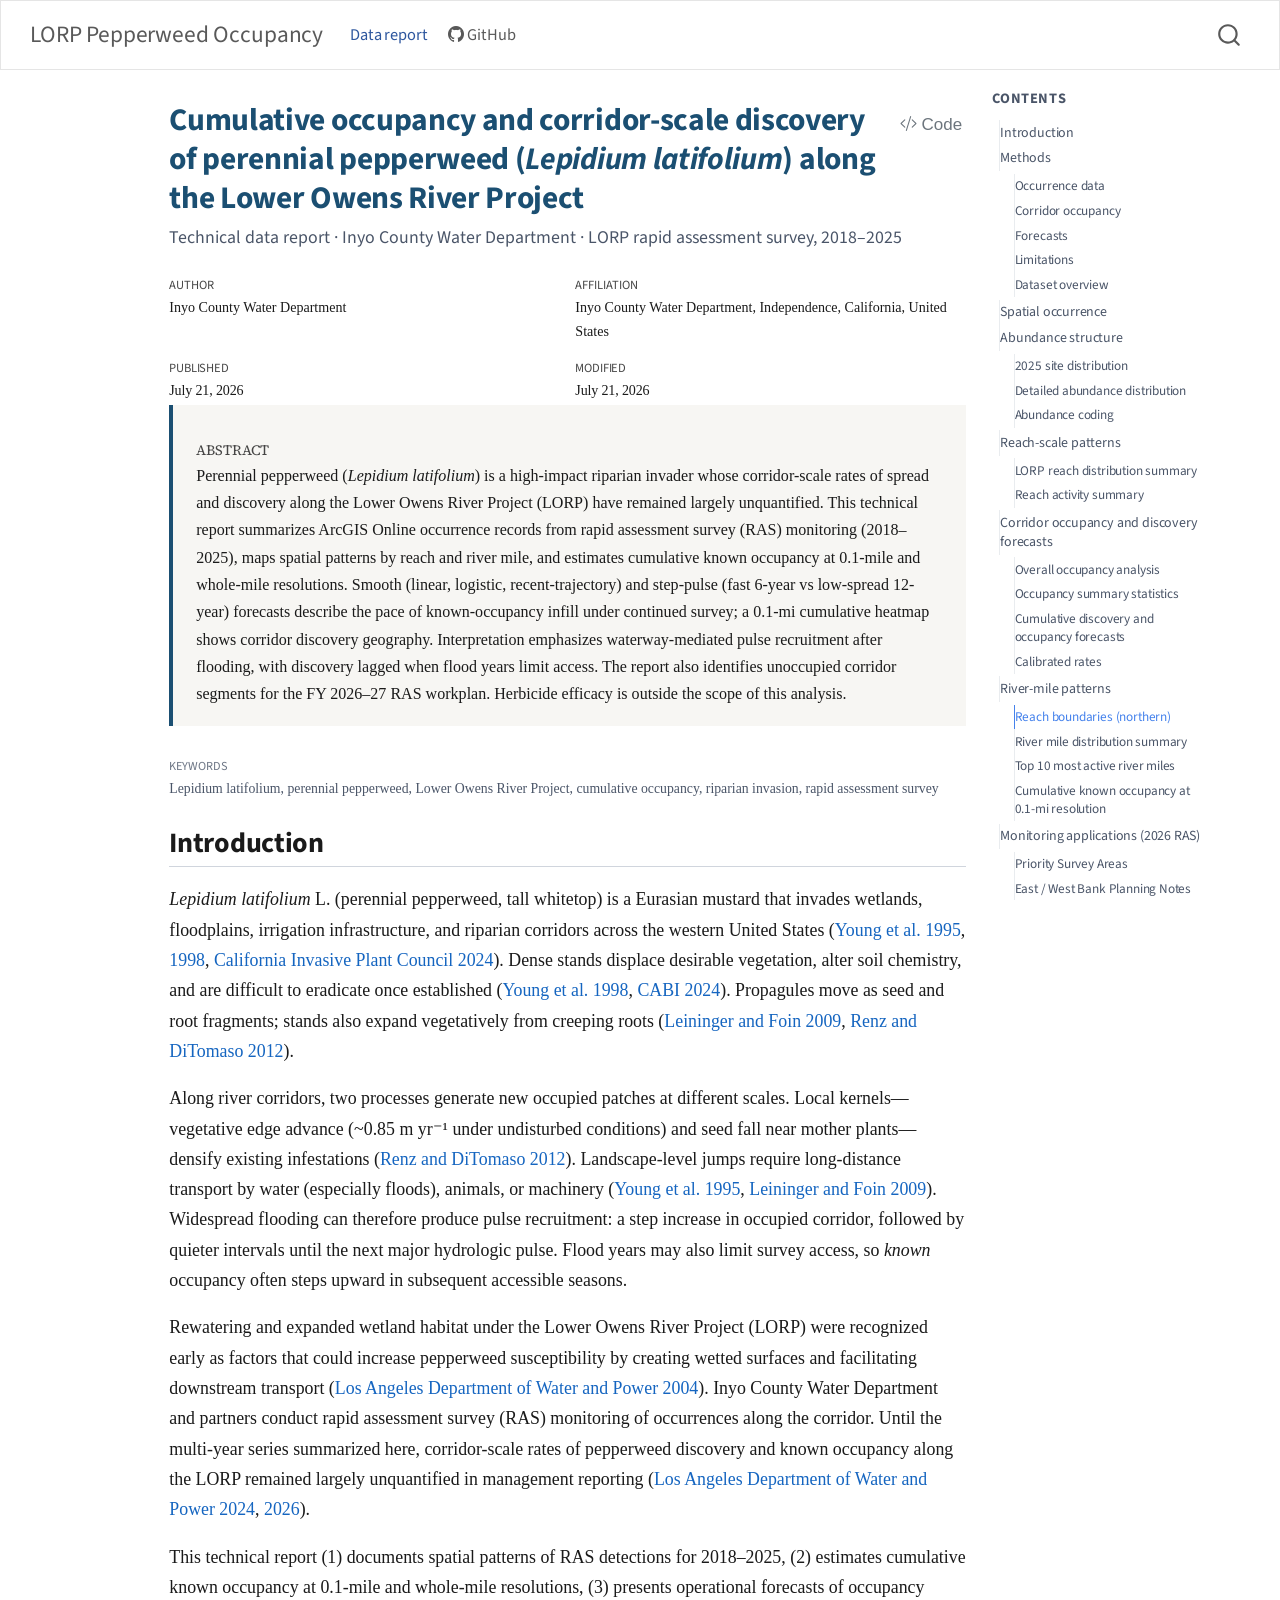
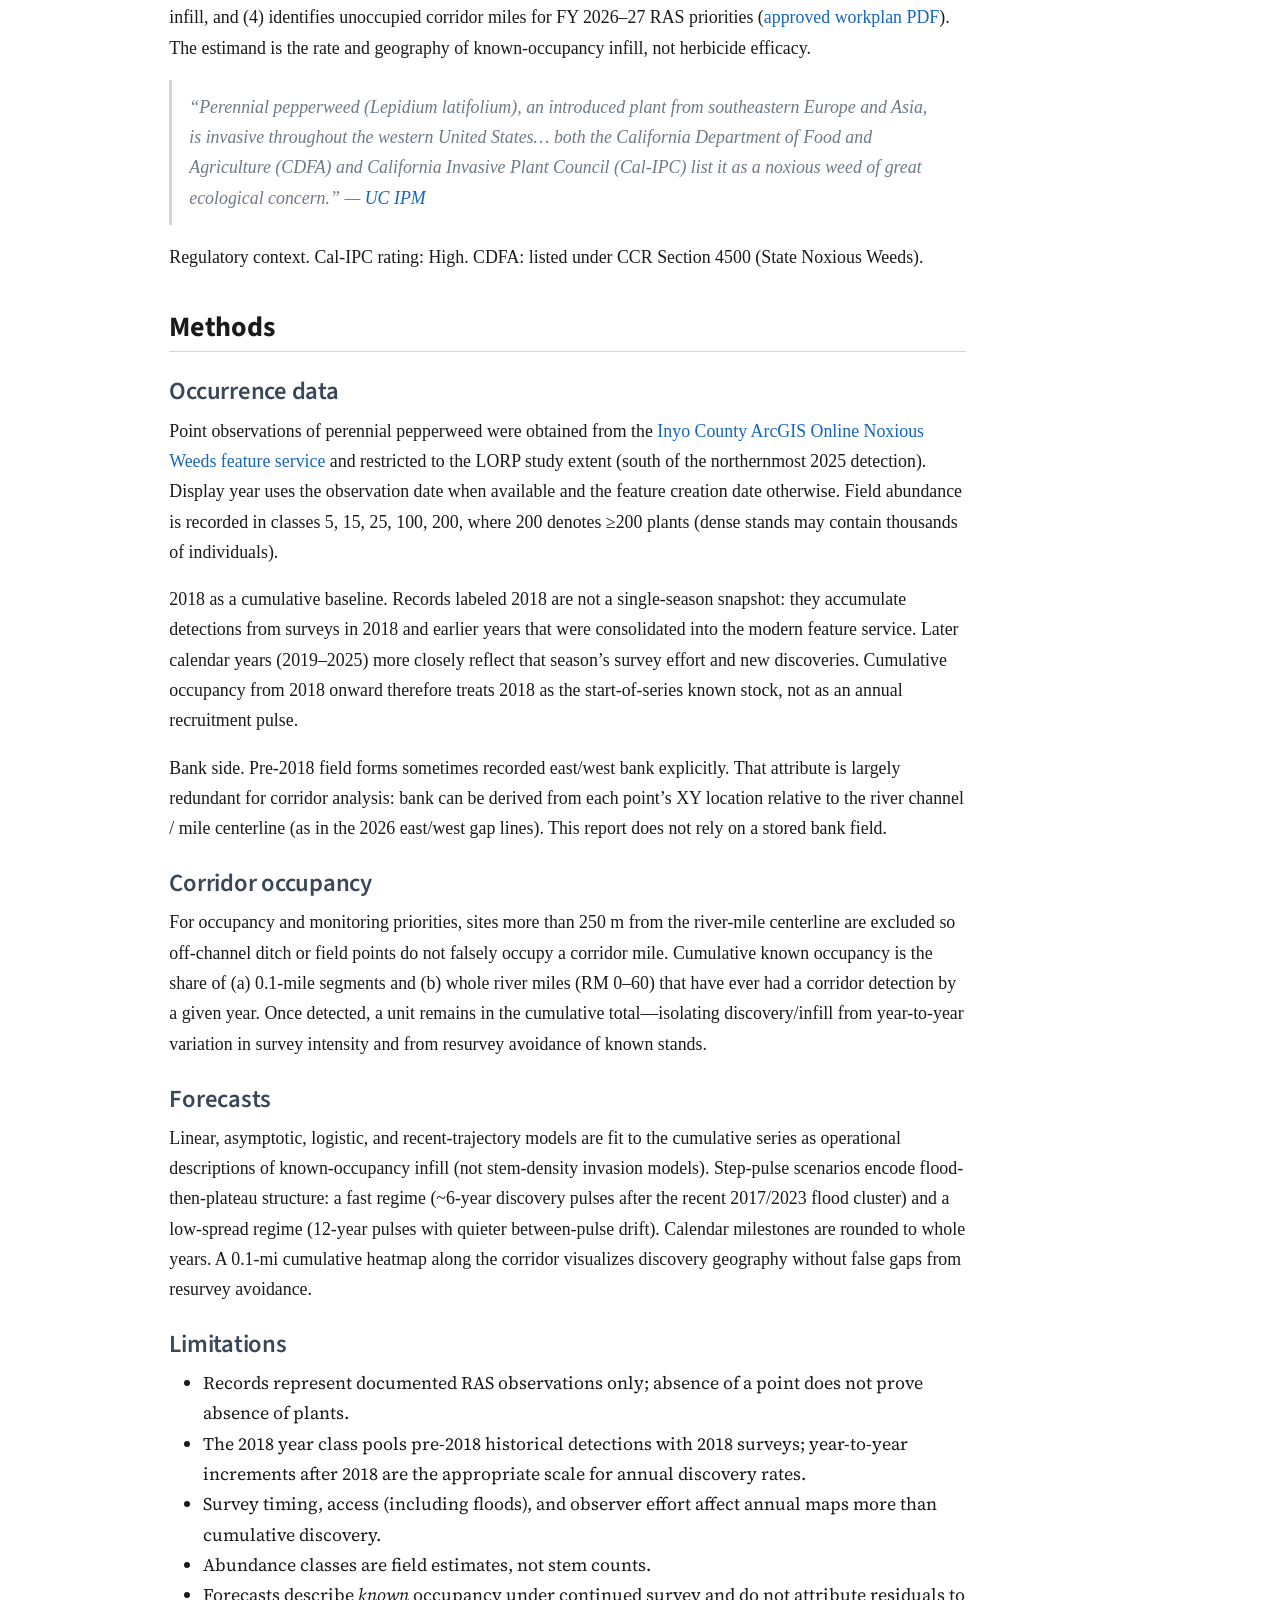
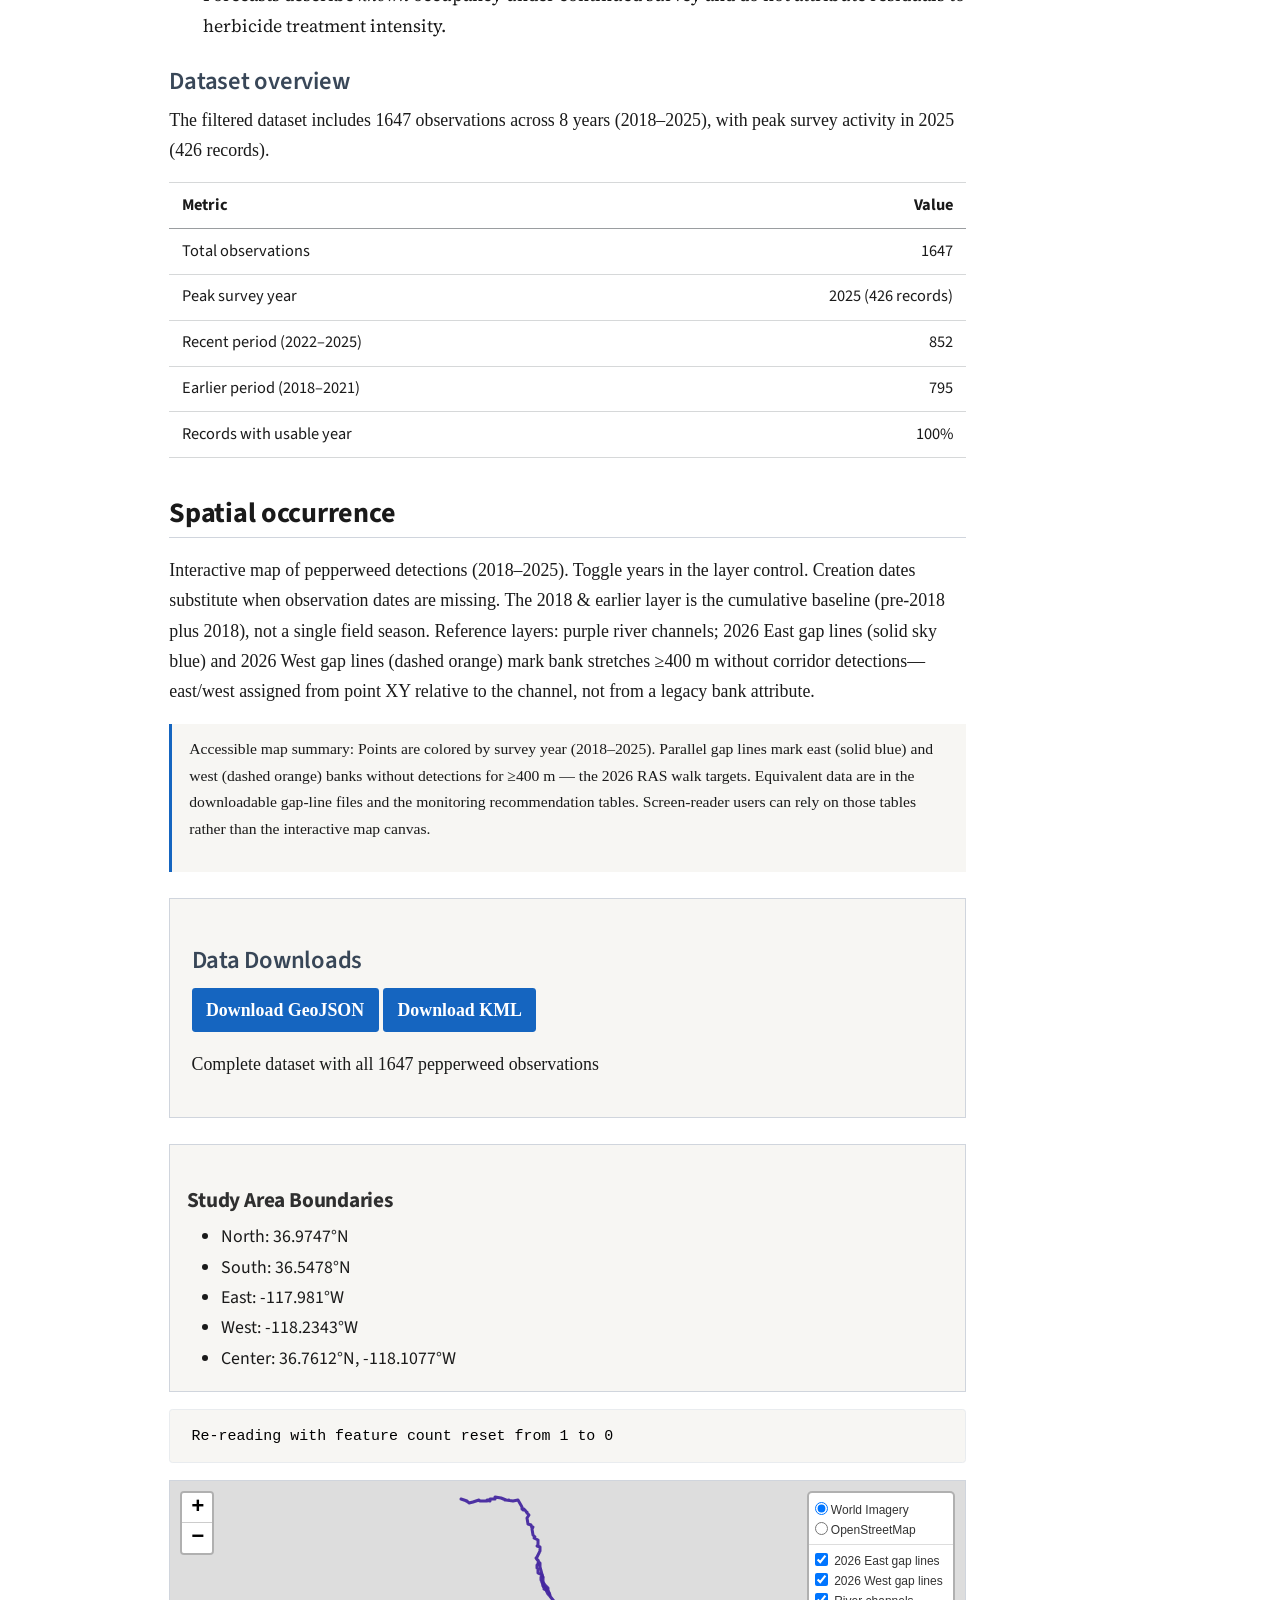
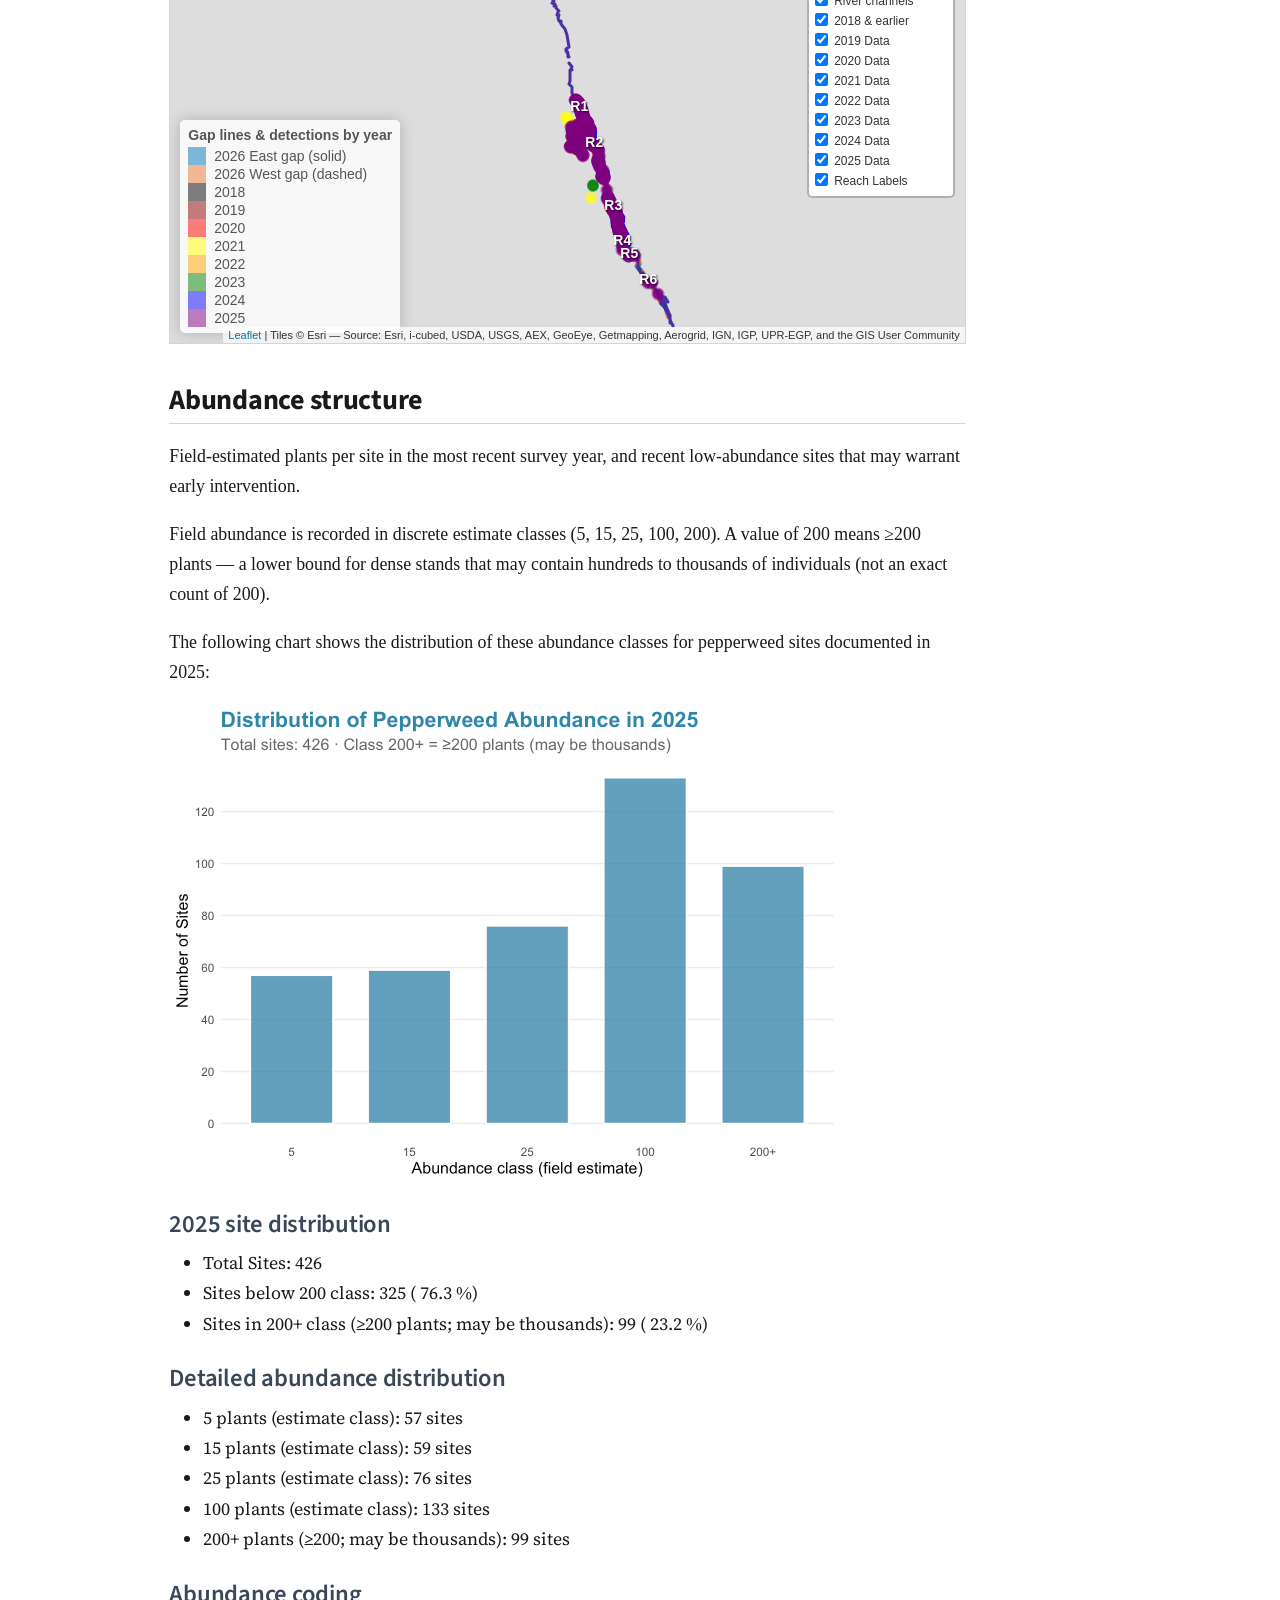
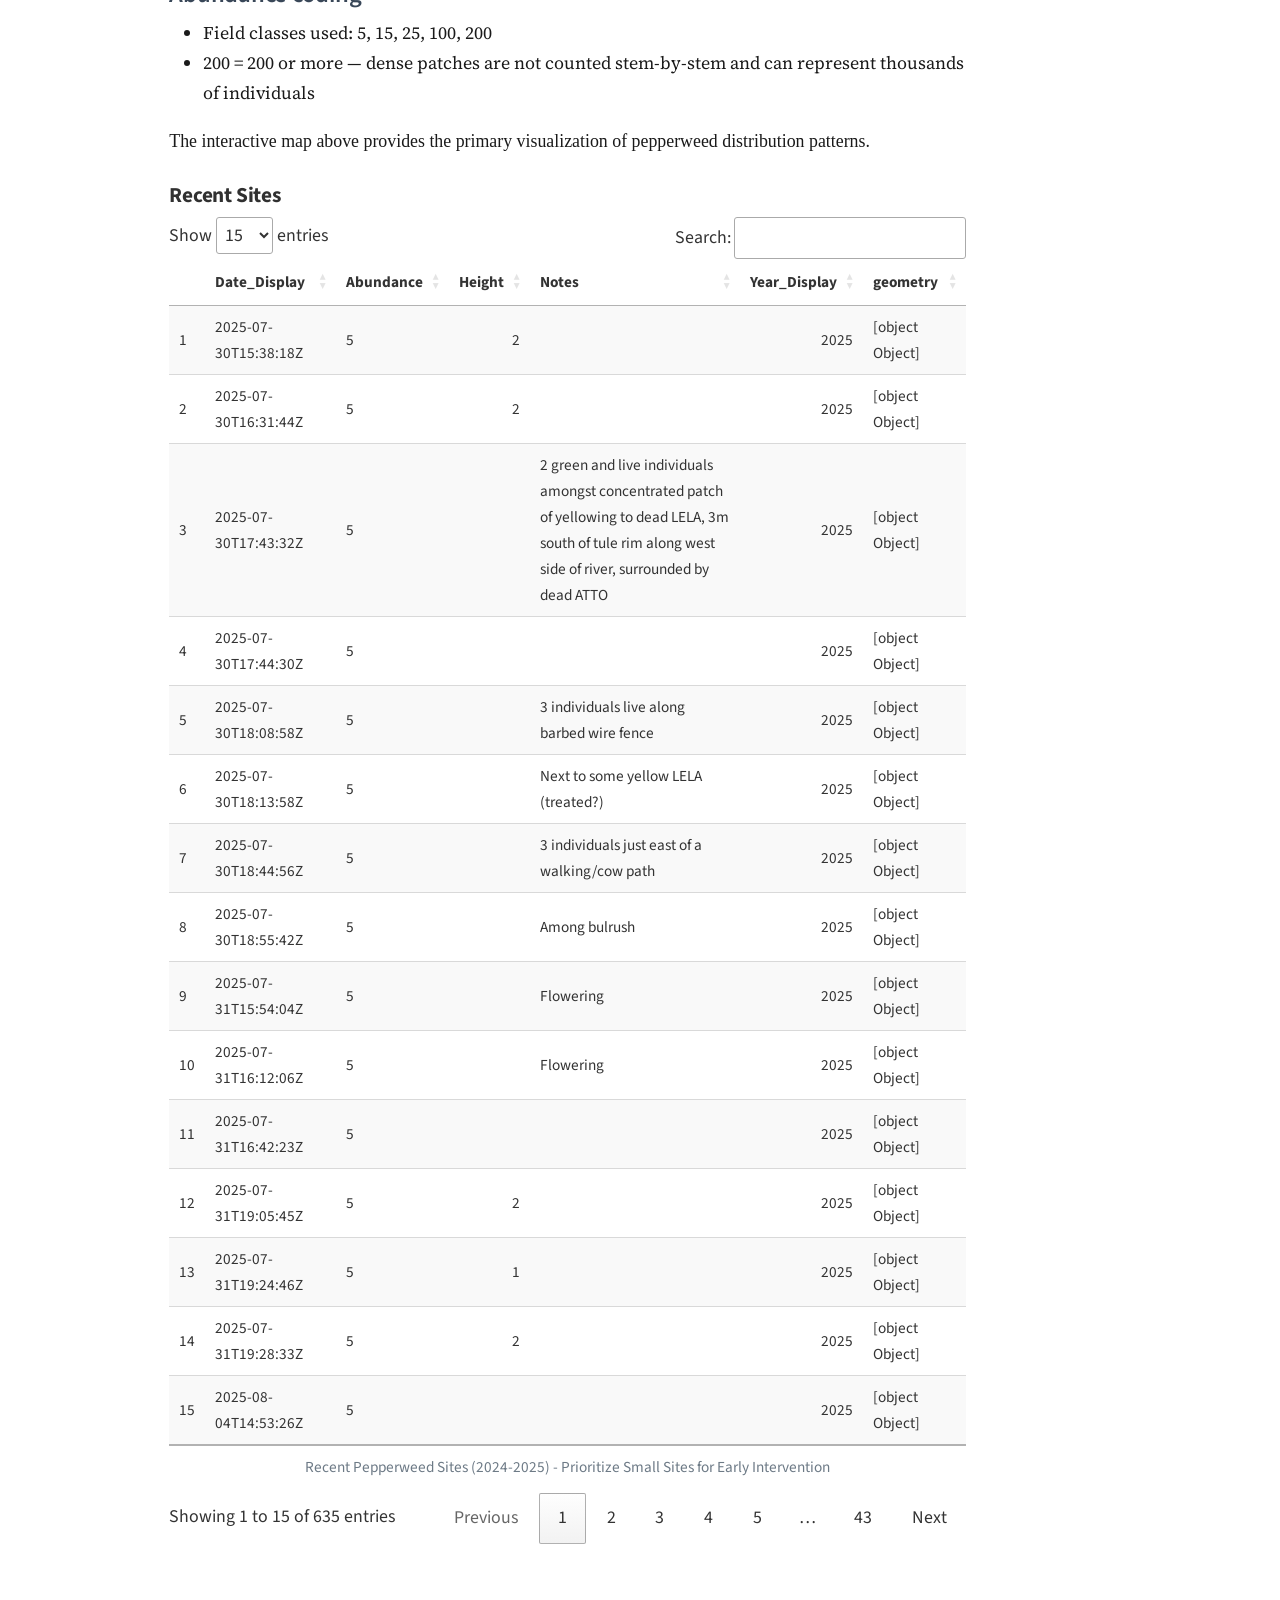
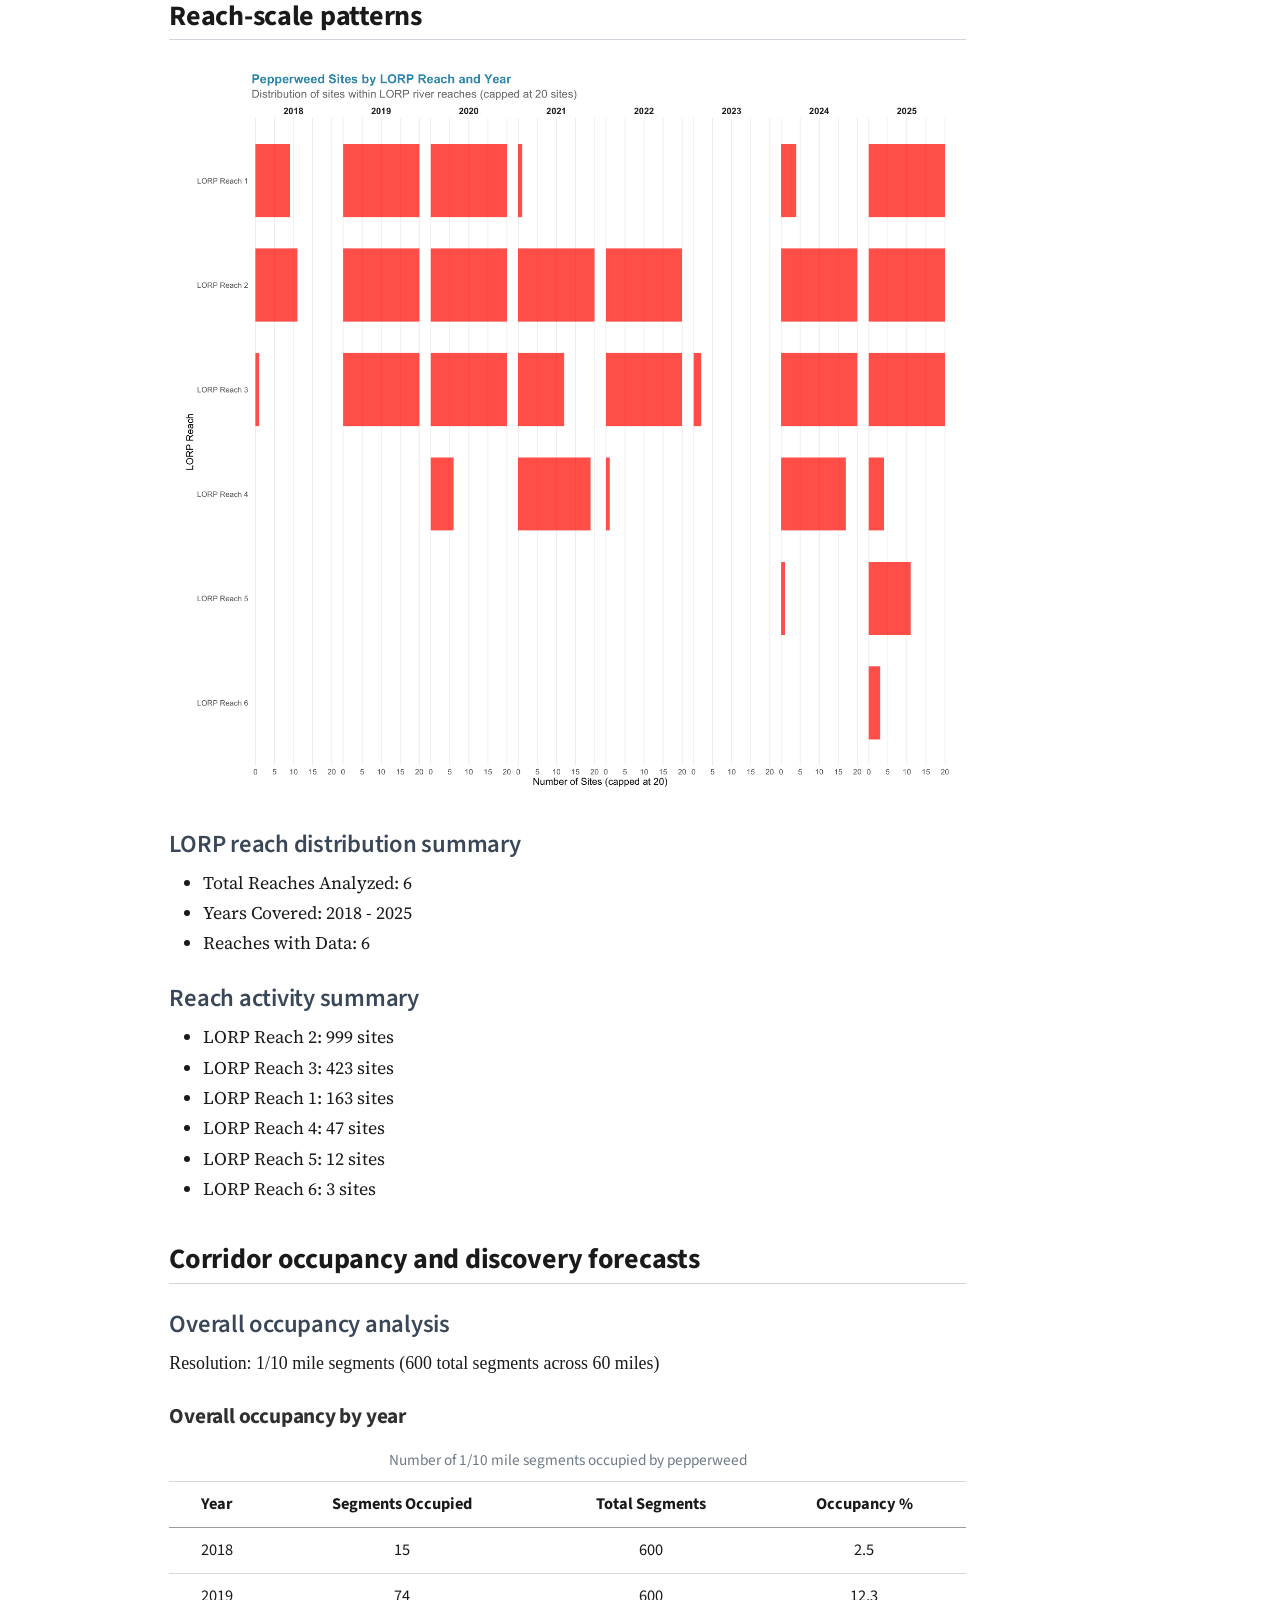
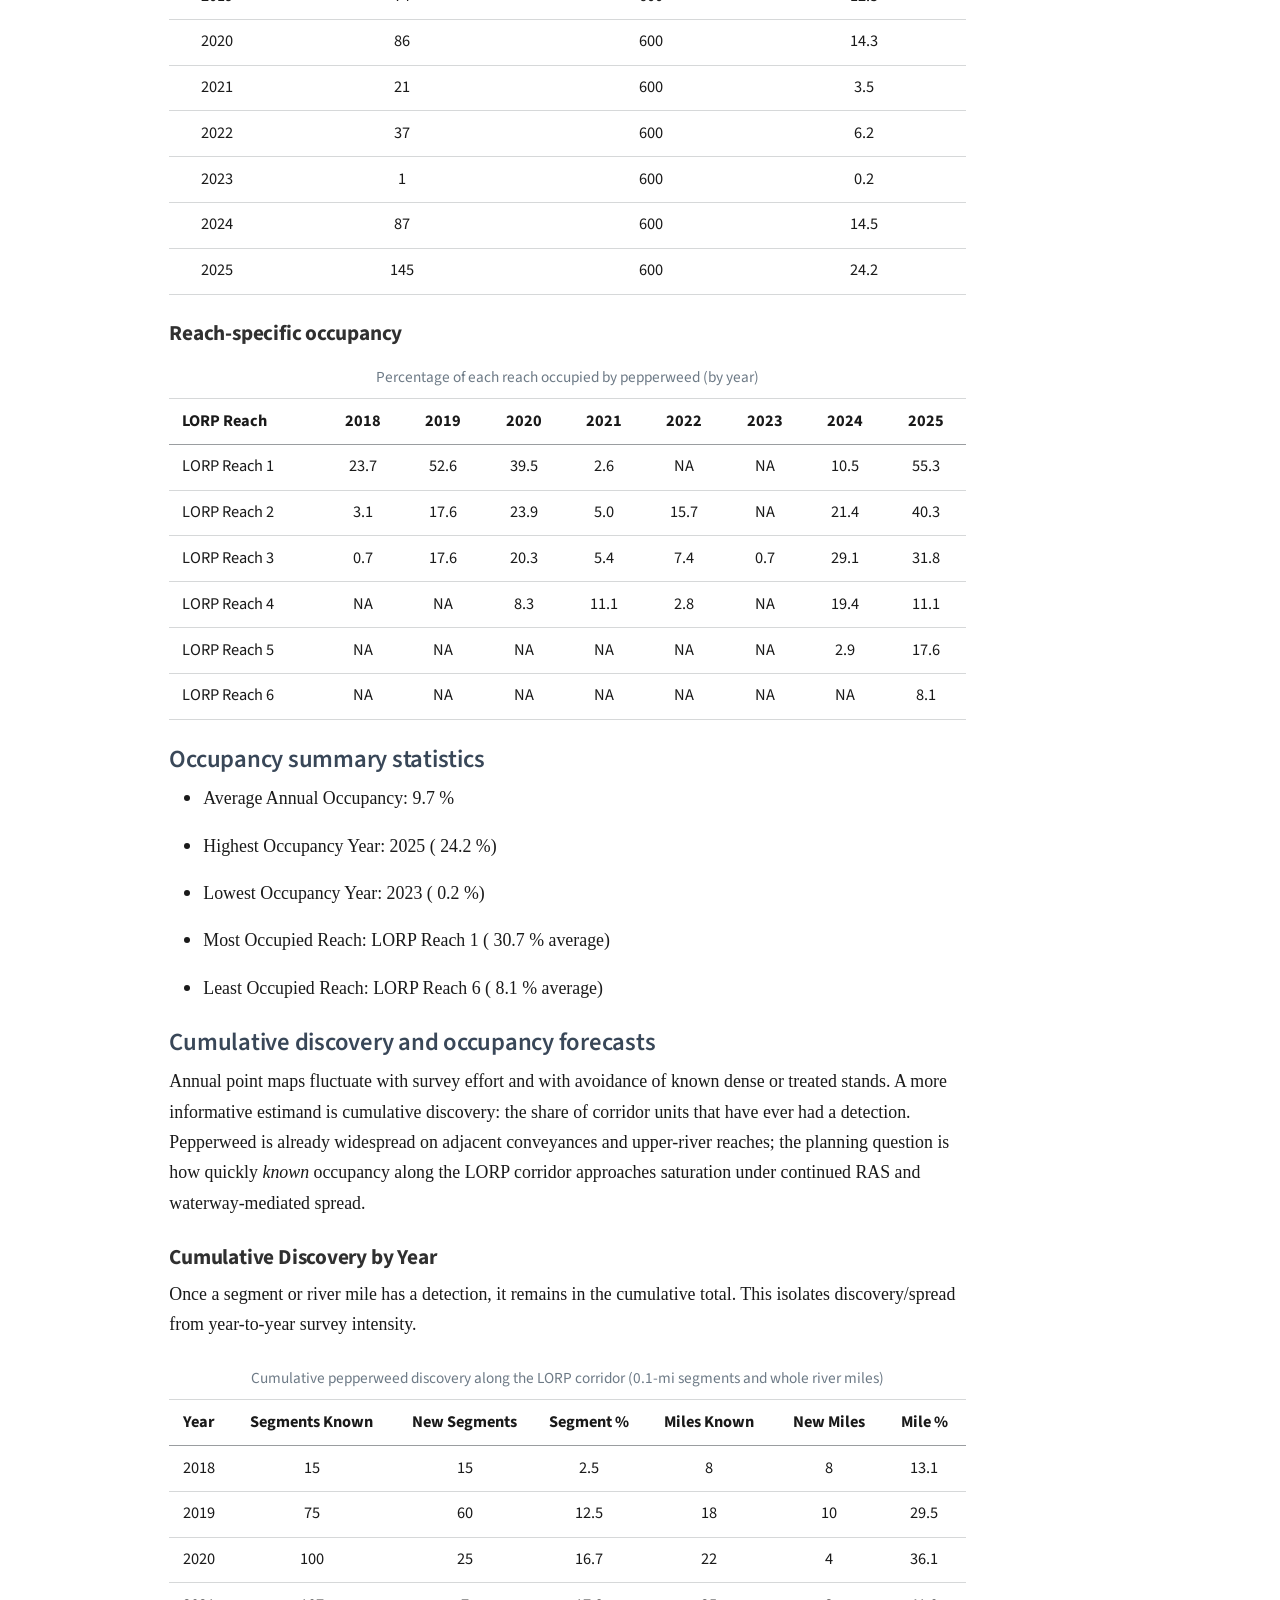
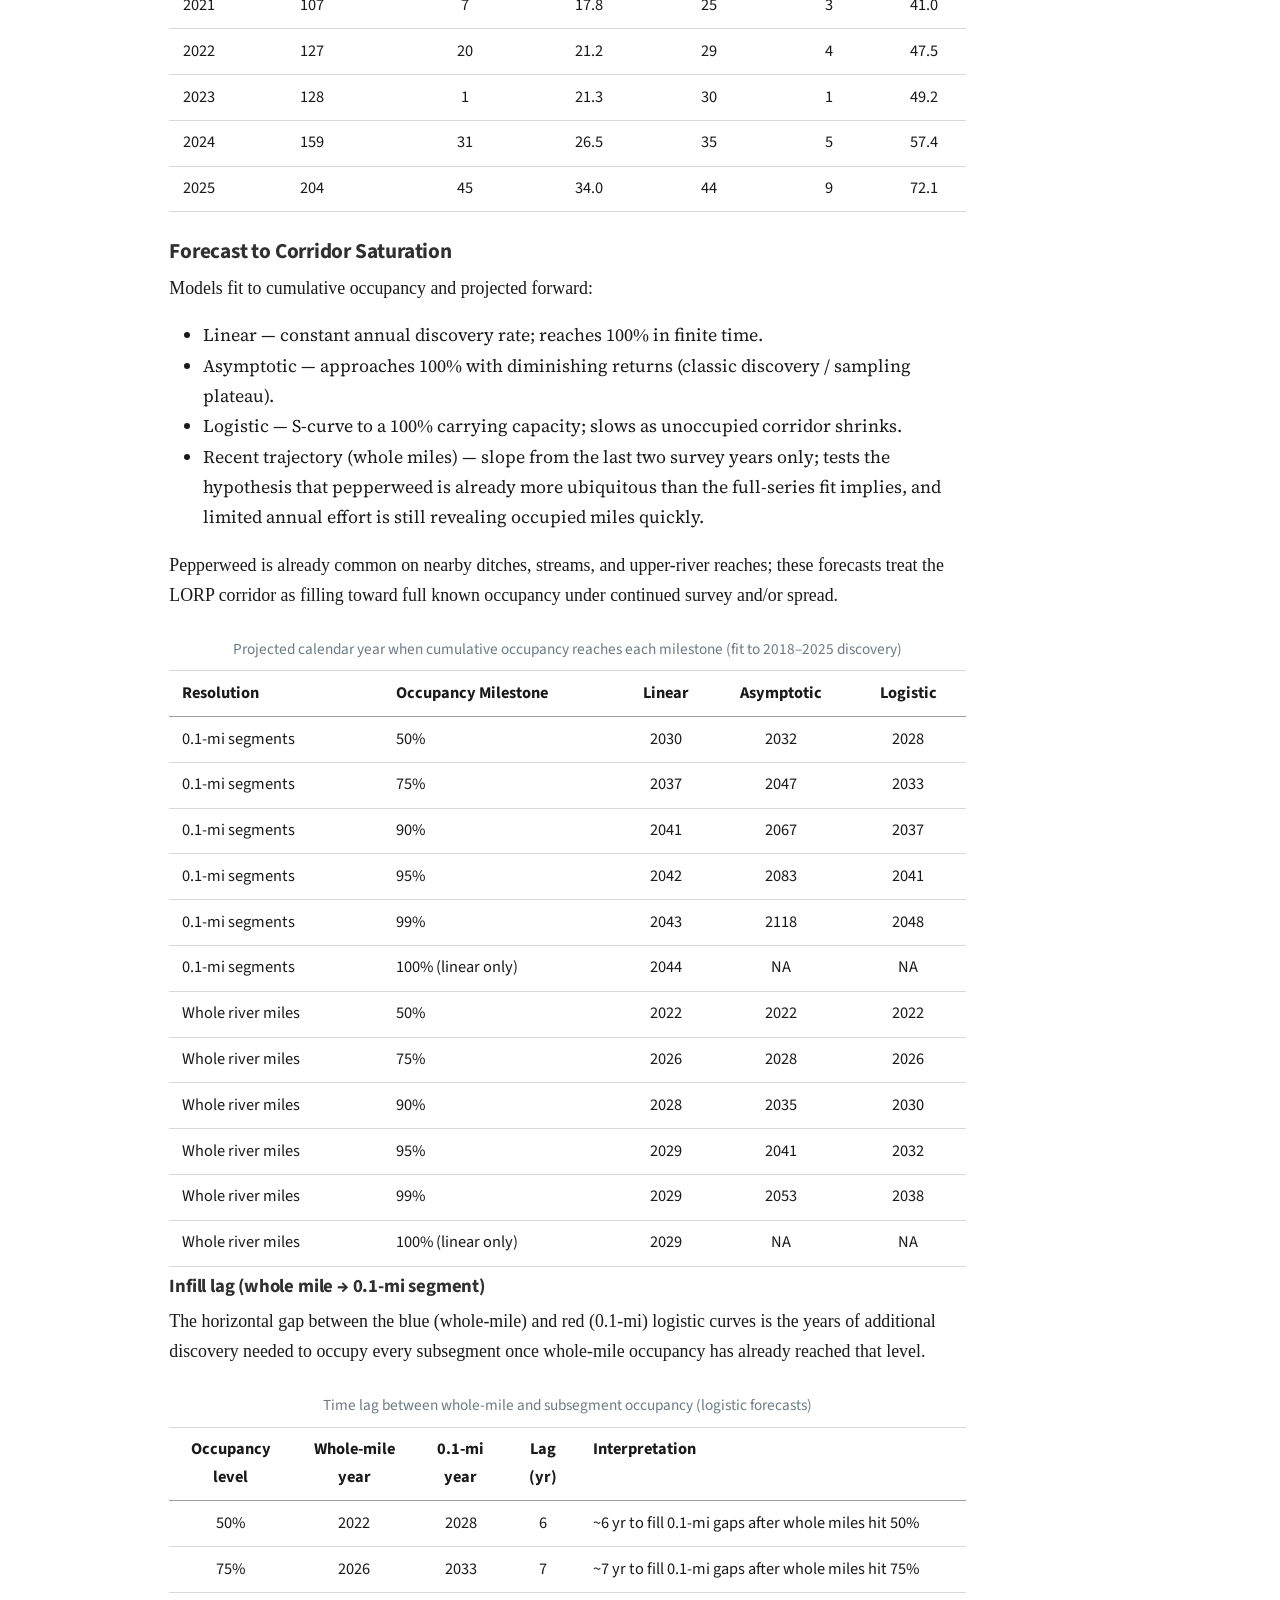
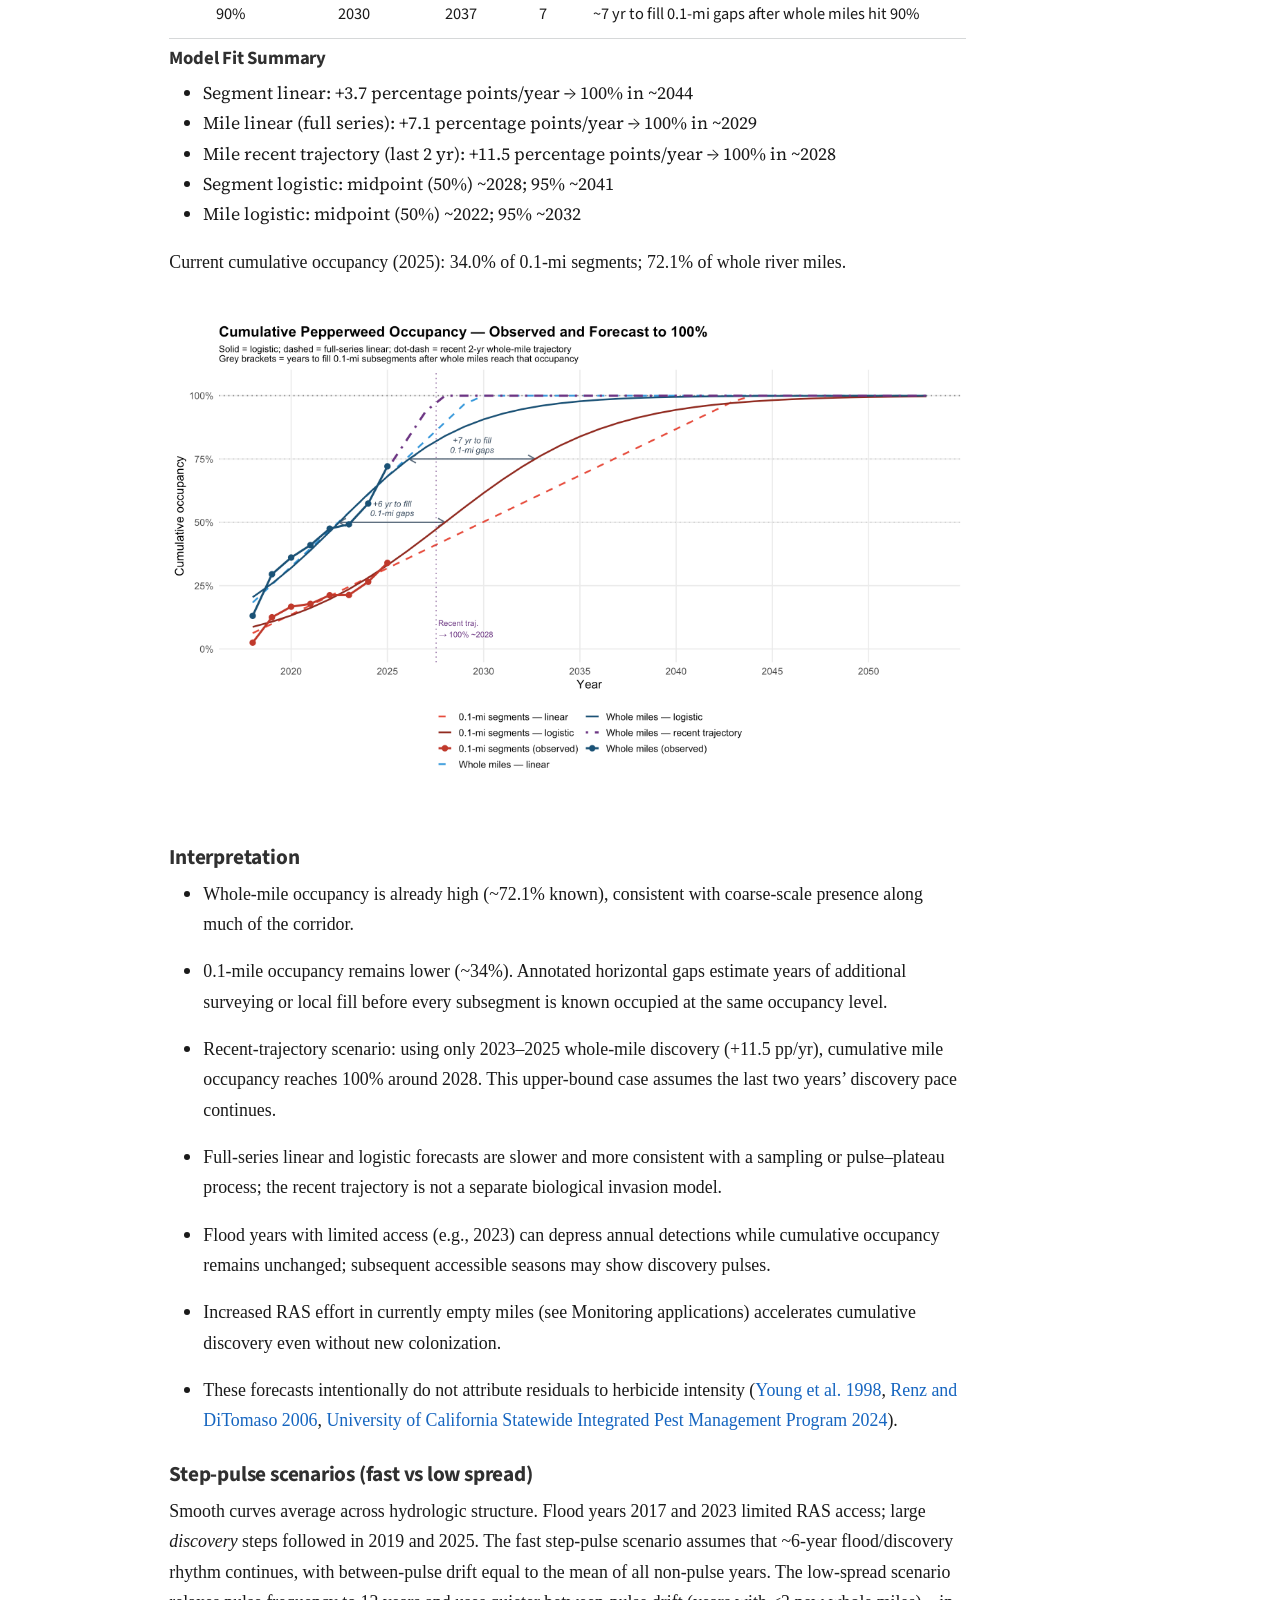
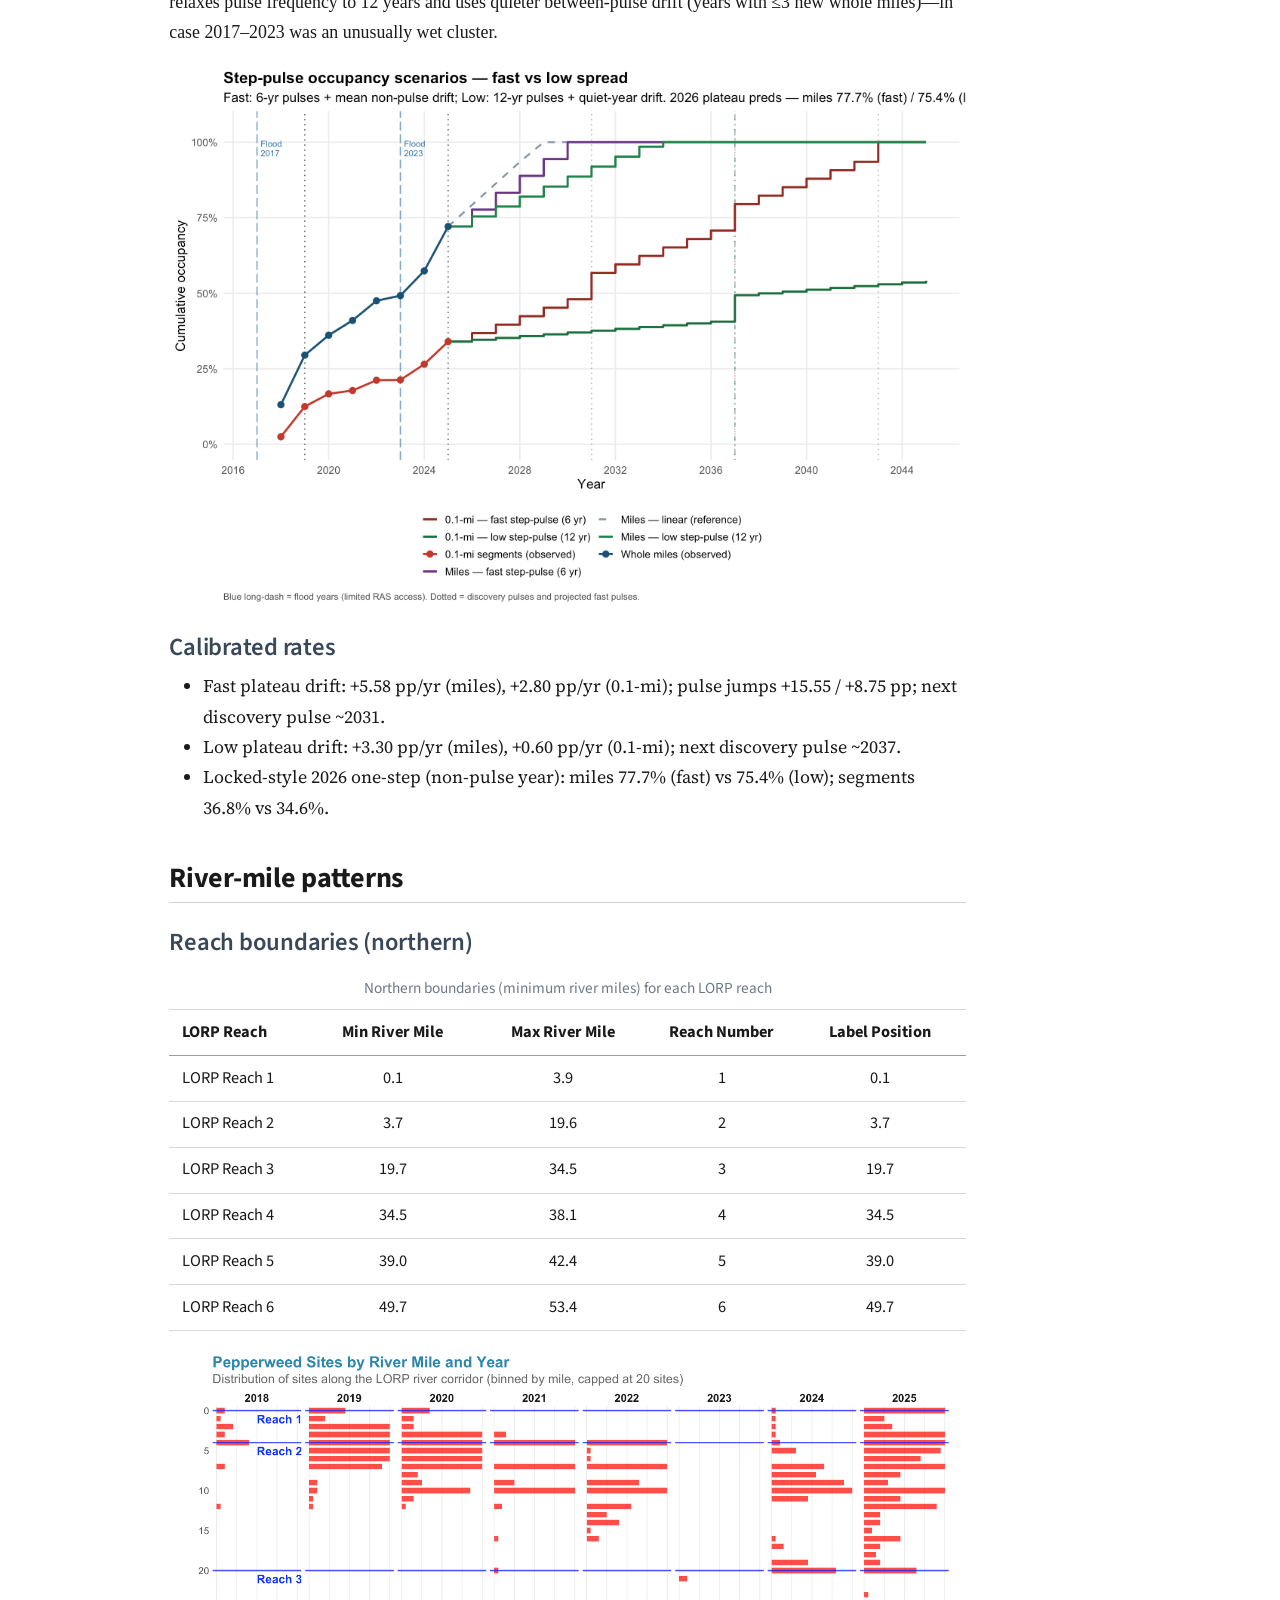
